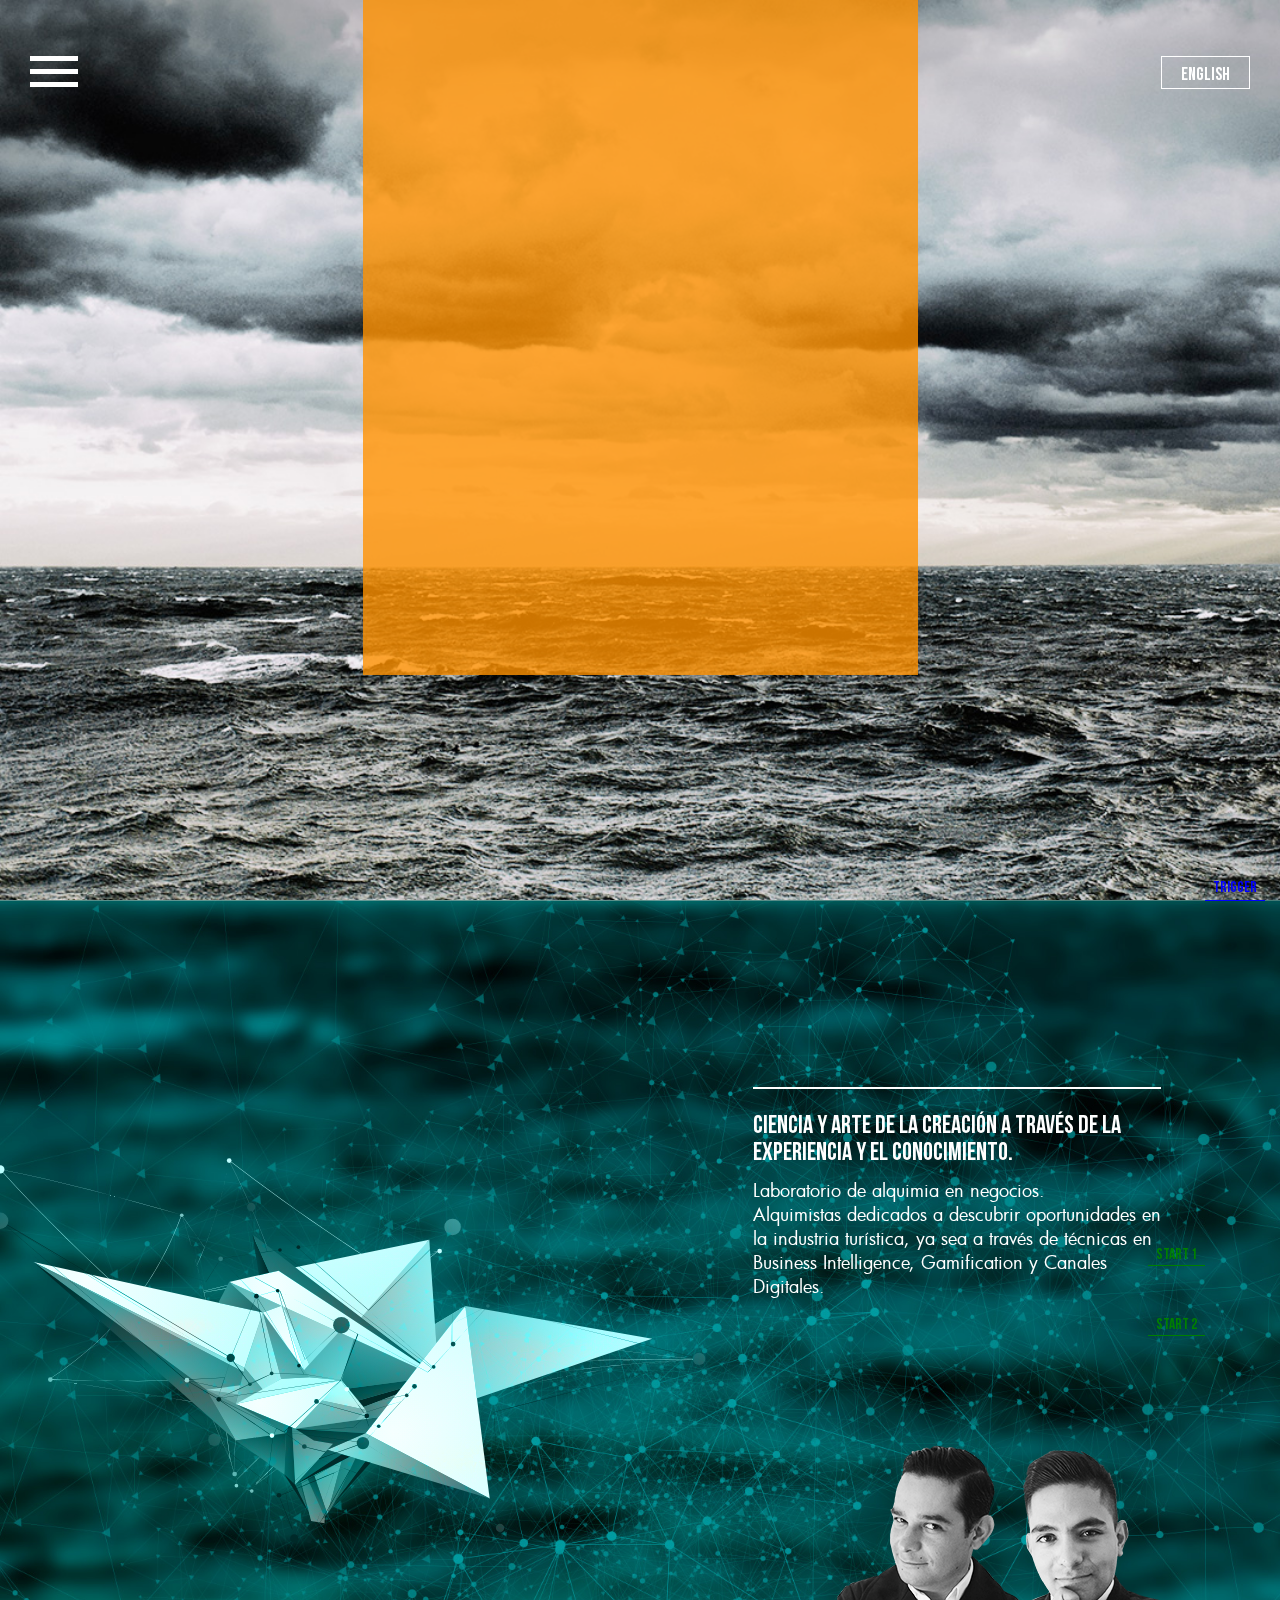
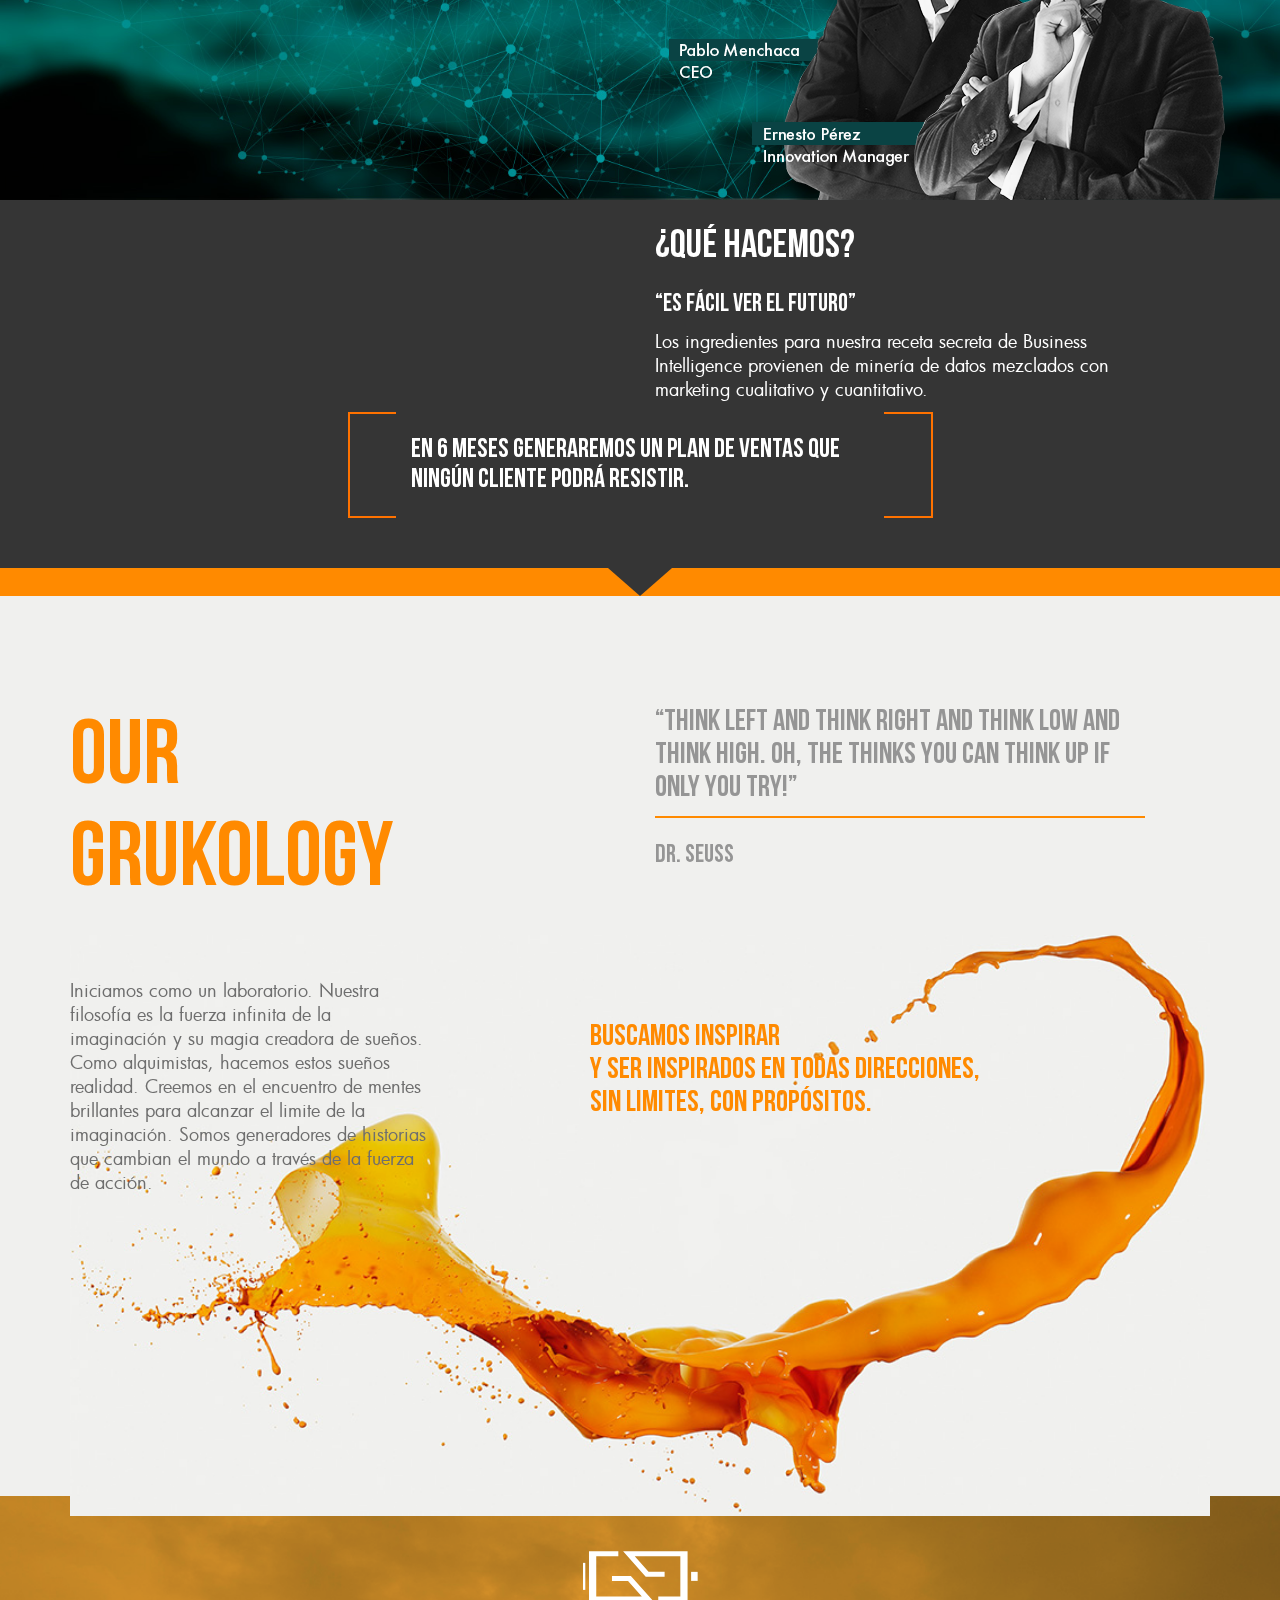
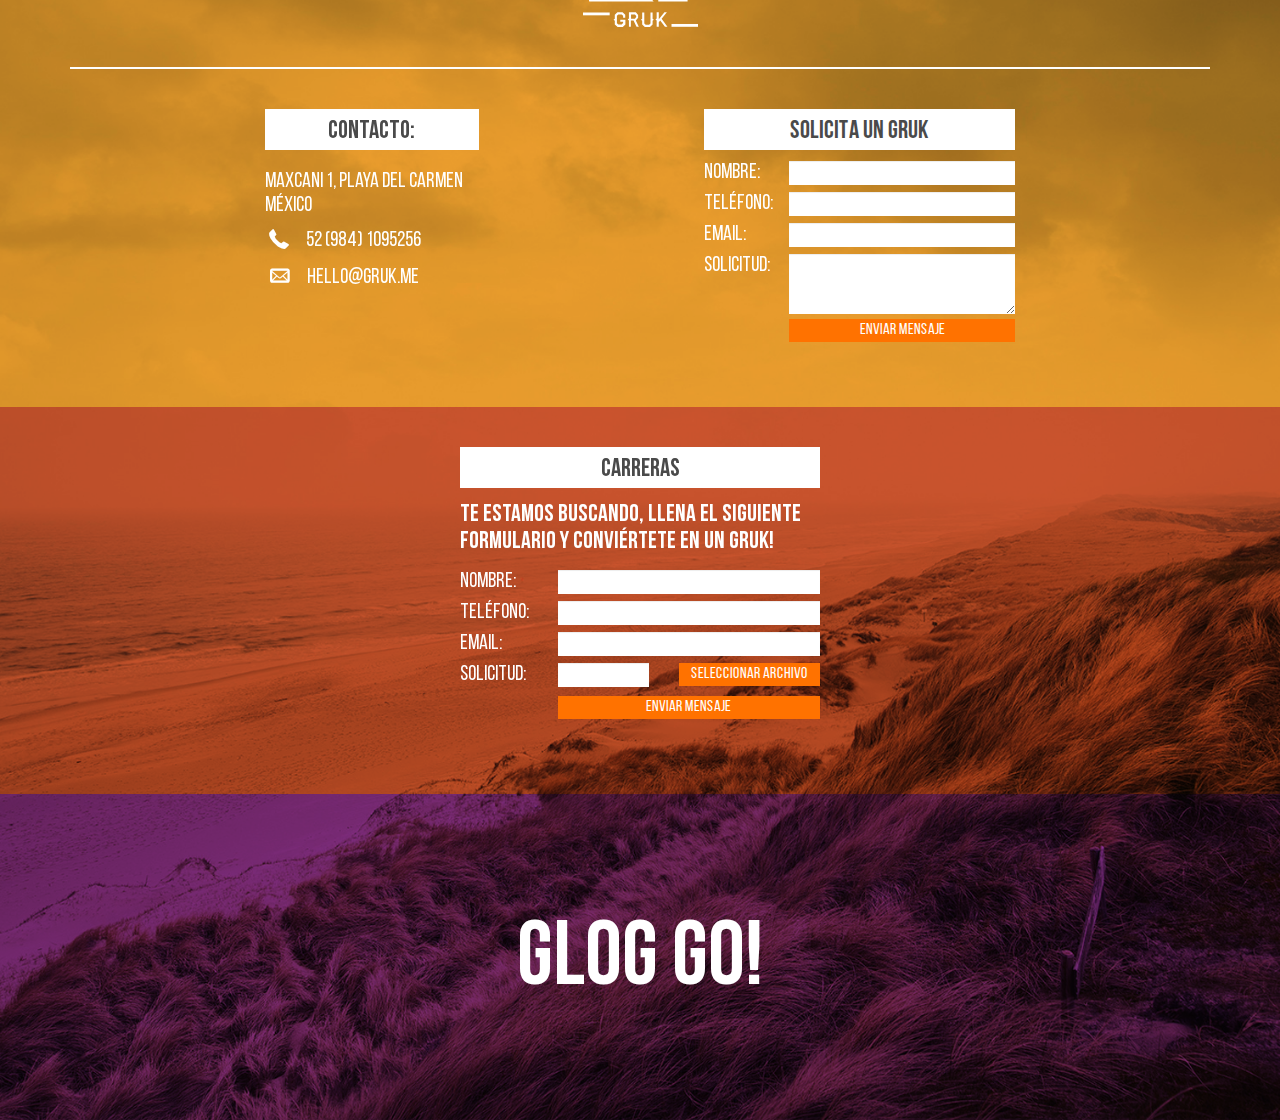
==== site/index.html @ 8bb642f5 "to top" ====
<!DOCTYPE html>
<!--[if lt IE 7]>      <html class="no-js lt-ie9 lt-ie8 lt-ie7"> <![endif]-->
<!--[if IE 7]>         <html class="no-js lt-ie9 lt-ie8"> <![endif]-->
<!--[if IE 8]>         <html class="no-js lt-ie9"> <![endif]-->
<!--[if gt IE 8]><!--> <html class="no-js"> <!--<![endif]-->
<head>
    <title>GRUK</title>

    <meta name="description" content="GRUK" />
    <meta http-equiv="Content-Language" content="es"/>
    <meta charset="utf-8" />
    <meta name="Robots" content="all"/>
    <meta id="viewport" content="width=device-width,target-densityDpi=device-dpi,user-scalable=0, initial-scale=1, maximum-scale=1" name="viewport">

    <meta http-equiv="Content-Type" content="text/html; charset=UTF-8" />
	
    <link rel="shortcut icon" href="favicon.png" type="image/x-icon" />
    <link rel="icon" href="apple-touch-icon.png" type="image/png" />
    <link rel="apple-touch-icon" href="img/apple-touch-icon.png" />
    <link rel="apple-touch-icon" sizes="76x76" href="img/apple-touch-icon-72x72.png" />
    <link rel="apple-touch-icon" sizes="120x120" href="img/apple-touch-icon-114x114.png" />
    <link rel="apple-touch-icon" sizes="152x152" href="img/apple-touch-icon-144x144.png" />
    <meta name="viewport" content="width=device-width, initial-scale=1, maximum-scale=1, user-scalable=no">
    <link rel="stylesheet" href="css/style.css"/>

    <script type="text/javascript" src="js/jquery.min.js"></script>
    <script type="text/javascript" src="js/modernizr.custom.js"></script>
</head>
<body data-language="en">
    <div id="loading-mask"></div>
    <div id="wrapper">
        <a id="languajeSwitch" href="#">EN<span class="hidden-xs">GLISH</span></a>
        <a id="mainMenu" src="#">
            <div id="button">
                <svg viewBox="0 0 48 31" preserveAspectRatio="xMinYMin meet">
                    <polygon fill="#fff" points="0,0 48,0 48,5, 0,5">

                        <animate id="animation-to-check" begin="indefinite" fill="freeze" attributeName="points" dur="150ms" to="7,0 41,0 24,16, 24,16"/>
                      
                        <animate id="animation-to-star" begin="indefinite" fill="freeze" attributeName="points" dur="150ms" to="0,0 48,0 48,5, 0,5"/>                  
                    </polygon>

                    <polygon fill="#fff" points="0,13 48,13 48,18, 0,18">

                        <animate id="animation-to-star2" begin="indefinite" fill="freeze" attributeName="points" dur="160ms" to="0,13 48,13 48,18, 0,18"/>
                     
                        <animate id="animation-to-check2" begin="indefinite" fill="freeze" attributeName="points" dur="50ms" to="0,15 48,15 48,15, 0,15"/>

                    </polygon>

                    <polygon fill="#fff" points="0,26 48,26 48,31, 0,31">

                        <animate id="animation-to-star3" begin="indefinite" fill="freeze" attributeName="points" dur="150ms" to="0,26 48,26 48,31, 0,31"/>
                     
                        <animate id="animation-to-check3" begin="indefinite" fill="freeze" attributeName="points" dur="150ms" to="24,16 24,16 41,31, 7,31"/>
                    </polygon>
                    
                </svg>
            </div>
        </a>
        <a class="topScroller" href="">
            <div class="toTop">
                <object data="img/toTop.svg" type="image/svg+xml">
                   <img src="img/toTop.png" />
                </object>
            </div>
            <span>TOP</span>
        </a>
        <div id="imagenBack" class="full-height"></div>
        <section id="inicio" class="full-height">
            <div class="container">
                <div class="row">
                    <div class="col-md-3 col-sm-2 col-xs-2"></div>
                    <div class="col-md-6 col-sm-8 col-xs-8">
                        <div class="menuIntroCont">
                            <div class="menuIntroBack">
                                <div class="row">
                                    <div class="col-md-4 col-sm-3 col-xs-3"></div>
                                    <div class="col-md-4 col-sm-6 col-xs-6 logoContainer">
                                        <object data="img/logo.svg" type="image/svg+xml">
                                            <img src="img/logo.png" />
                                        </object>
                                    </div>
                                </div>
                                <div class="row">
                                    <div class="col-md-1 col-sm-1 col-xs-1"></div>
                                    <div class="col-md-10 col-sm-10 col-xs-10 test">
                                        <div id="homepage">
                                            <div id="block1">
                                                <div class="card-container home">
                                                    <div>
                                                        <div>
                                                            <div class="frame top"><div></div></div>
                                                            <div class="frame right"><div></div></div>
                                                            <div class="frame bottom"><div></div></div>
                                                            <div class="frame left"><div></div></div>
                                                            
                                                            <div class="content">
                                                                <div class="row verCent">
                                                                    <div class="col-md-5 col-xs-5">
                                                                        <div>
                                                                            <h2 class="text-right">OH<br>
                                                                            my gruk!<div class="border"><div></div></div></h2>
                                                                        </div>
                                                                    </div>
                                                                    <div class="col-md-7 col-xs-7">
                                                                        <div>
                                                                            <h2>knowledge <br>
                                                                            that inspires</h2>
                                                                        </div>
                                                                    </div>
                                                                </div>
                                                            </div>
                                                        </div>
                                                    </div>
                                                </div>
                                            </div>
                                            <div class="triScroll">
                                                <object class="triScrollObject" data="img/trianguloScroll.svg" type="image/svg+xml">
                                                    <img  class="triScrollObject" src="img/trianguloScroll.png" />
                                                </object>
                                            </div>
                                        </div>
                                    </div>

                                </div>
                                
                            </div>
                        </div>
                    </div>
                </div>
            </div>
        </section>
        <section id="archemy" class="full-height">
            <div class="container full-height">
                <div class="row">
                    <div class="col-md-6">
                        <div class="row">
                            <div class="col-md-offset-1 col-md-8">
                                <div class="card-container home title2">
                                    <div>
                                        <div>
                                            <div class="frame top"><div></div></div>
                                            <div class="frame right"><div></div></div>
                                            <div class="frame bottom"><div></div></div>
                                            <div class="frame left"><div></div></div>

                                            <div class="content">
                                                <div class="row verCent">
                                                    <div class="col-md-5 col-xs-5">
                                                        <div>
                                                            <h2 class="text-right">ARCHEMY<br>
                                                                MEETS<div class="border"><div></div></div>
                                                            </h2>
                                                        </div>
                                                    </div>
                                                    <div class="col-md-7 col-xs-7">
                                                        <div>
                                                            <h2>TOURBIZ <br>INTELLIGENCE</h2>
                                                        </div>
                                                    </div>
                                                </div>
                                            </div>
                                        </div>
                                    </div>
                                </div>
                            </div>
                            <div class="col-md-12">
                                <div class="col-md-12">
                                    <div class="imgArchemyFigure">
                                        <object data="img/archemyFigure.svg" type="image/svg+xml">
                                            <img src="img/archemyFigure.png" />
                                        </object>
                                    </div>
                                </div>
                            </div>
                        </div>
                    </div>
                    <div class="col-md-6">
                        <div class="row">
                            <div class="col-md-offset-2 col-md-9">
                                <div class="alquimia">
                                    <h2 class="loaded">
                                        <span>a</span>
                                        <span>l</span>
                                        <span>q</span>
                                        <span>u</span>
                                        <span>i</span>
                                        <span>m</span>
                                        <span>i</span>
                                        <span>a</span>
                                    </h2>
                                    <div class="separador"></div>
                                    <h3>
                                        <span>C</span><span>i</span><span>e</span><span>n</span><span>c</span><span>i</span><span>a</span> <span>y</span> <span>a</span><span>r</span><span>t</span><span>e</span>
                                        <span>d</span><span>e</span>

                                        <span>l</span><span>a</span>

                                        <span>c</span><span>r</span><span>e</span><span>a</span><span>c</span><span>i</span><span>ó</span><span>n</span>

                                        <span>a</span>

                                        <span>t</span><span>r</span><span>a</span><span>v</span><span>é</span><span>s</span>

                                        <span>d</span><span>e</span>

                                        <span>l</span><span>a</span>

                                        <span>e</span><span>x</span><span>p</span><span>e</span><span>r</span><span>i</span><span>e</span><span>n</span><span>c</span><span>i</span><span>a</span>

                                        <span>y</span>

                                        <span>e</span><span>l</span>

                                        <span>c</span><span>o</span><span>n</span><span>o</span><span>c</span><span>i</span><span>m</span><span>i</span><span>e</span><span>n</span><span>t</span><span>o</span><span>.</span>
                                    </h3>
                                   <p>
                                    <span>L</span><span>a</span><span>b</span><span>o</span><span>r</span><span>a</span><span>t</span><span>o</span><span>r</span><span>i</span><span>o</span>

                                    <span>d</span><span>e</span>

                                    <span>a</span><span>l</span><span>q</span><span>u</span><span>i</span><span>m</span><span>i</span><span>a</span>

                                    <span>e</span><span>n</span>
                                    <span>n</span><span>e</span><span>g</span><span>o</span><span>c</span><span>i</span><span>o</span><span>s</span><span>.</span>

                                    <br>

                                    <span>A</span><span>l</span><span>q</span><span>u</span><span>i</span><span>m</span><span>i</span><span>s</span><span>t</span><span>a</span><span>s</span> 

                                    <span>d</span><span>e</span><span>d</span><span>i</span><span>c</span><span>a</span><span>d</span><span>o</span><span>s</span>
                                    <span>a</span>
                                    <span>d</span><span>e</span><span>s</span><span>c</span><span>u</span><span>b</span><span>r</span><span>i</span><span>r</span>
                                    oportunidades
                                    en
                                    la
                                    industria
                                    turística,
                                    ya
                                    sea
                                    a
                                    través
                                    de
                                    técnicas
                                    en
                                    Business
                                    Intelligence,
                                    Gamification
                                    y
                                    Canales
                                    Digitales.</p>
                                </div>
                            </div>
                        </div>
                    </div>
                </div>
                <img id="imgSocios" src="img/socios.png">
            </div>
        </section>
        <section id="quehacemos" class="">
            <div class="container">
                <div class="row">
                    <div class="col-md-6"></div>
                    <div class="col-md-6">
                        <div class="row">
                            <div class="col-offset-md-12 col-md-10">
                                <h2>¿qué hacemos?</h2>
                                <h3>“es fácil ver el futuro”</h3>
                                <p>Los ingredientes para nuestra receta secreta de Business Intelligence provienen de minería de datos mezclados con marketing cualitativo y cuantitativo.</p>
                            </div>
                        </div>
                    </div>
                </div>
                <div class="row">
                    <div class="col-md-3"></div>
                    <div class="col-md-6">
                        <div class="row">
                            <div class="col-md-1 borderNanja left"></div>
                            <div class="col-md-10">
                                <h3 class="generaremos">En 6 meses generaremos un plan de ventas que ningún cliente podrá resistir.</h3>
                            </div>
                            <div class="col-md-1 borderNanja right"></div>
                        </div>
                    </div>
                    <div class="col-md-3"></div>
                </div>
            </div>
        </section>
        <section id="infography" class="">
            <div class="container">
                <div class="row">
                    <div class="col-md-12">
                        <object class="triangleInfo" data="img/trinaguloInfo.svg" type="image/svg+xml">
                            <img src="img/trinaguloInfo.png" />
                        </object>
                    </div>
                </div>
                
                
            </div>
        </section>
        <section id="ourgrukology" class="full-height">
            
            <div class="container">
                <div class="row mainOur">
                    <div class="col-md-4">
                        <div>
                            <h1 class="naranja">Our Grukology</h1>
                        </div>
                        <p>Iniciamos como un laboratorio. Nuestra filosofía es la fuerza infinita de la imaginación y su magia creadora de sueños. Como alquimistas, hacemos estos sueños realidad. Creemos en el encuentro de mentes brillantes para alcanzar el limite de la imaginación. Somos generadores de historias que cambian el mundo a través de la fuerza de acción.</p>
                    </div>
                    <div class="col-md-8">
                        <div class="row">
                            <div class="col-md-offset-3 col-md-8">
                                <h2>“Think left and think right and think low and think high. Oh, the thinks you can think up if only you try!”</h2>
                                <div class="separadorNaranaja"></div>
                                <h3>DR. Seuss</h3>
                            </div>
                        </div>
                        <div class="row">
                            <div class="col-md-2"></div>
                            <div class="col-md-10">
                                <div></div>
                                <div>
                                    <h2 class="naranja buscamos">Buscamos inspirar <br> 
                                    y ser inspirados en todas direcciones, <br>
                                    sin limites, con propósitos. </h2>
                                </div>
                            </div>
                        </div>
                    </div>
                </div>
                <img id="imageLiquid" class="img-responsive" src="img/liquid.jpg">
            </div>
        </section>
        <div id="backPortrai">
            <section id="contacto" class="">
                <div class="overlay"></div>
                <div class="container">
                    <div class="row">
                        <div class="col-md-12">
                            <object id="logoContacto" data="img/logo.svg" type="image/svg+xml">
                                <img src="img/logo.png" />
                            </object>
                            <div class="separador"></div>
                        </div>
                    </div>
                    <div class="row">
                        <div class="col-md-6">
                            <div class="row">
                                <div class="col-md-offset-4 col-md-5">
                                    <h3 class="sustrato direccion">contacto:</h3>
                                    <p>Maxcani 1, Playa del Carmen México</p>
                                    <p><span class="icon telefono"><i class="icon-phone"></i></span> 52 (984) 1095256</p>
                                    <p><span class="icon mail"><i class="icon-mail"></i></span> hello@gruk.me</p>
                                </div>
                            </div>
                        </div>
                        <div class="col-md-6">
                            <div class="row">
                                <div class="col-md-offset-1 col-md-7 formaSolicita">
                                    <div class="row">
                                        <div class="col-md-12">
                                            <h3 class="sustrato">Solicita un Gruk</h3>
                                            <form class="form-horizontal" id="iSolicitud">
                                                <div class="form-group">
                                                    <label for="iSolicitaNombre" class="col-sm-3 control-label">Nombre:</label>
                                                    <div class="col-sm-9">
                                                        <input type="text" class="form-control" id="iSolicitaNombre">
                                                    </div>
                                                </div>
                                                <div class="form-group">
                                                    <label for="iSolicitaTel" class="col-sm-3 control-label">Teléfono:</label>
                                                    <div class="col-sm-9">
                                                        <input type="number" class="form-control" id="iSolicitaTel">
                                                    </div>
                                                </div>
                                                <div class="form-group">
                                                    <label for="iSolicitaEmail" class="col-sm-3 control-label">Email:</label>
                                                    <div class="col-sm-9">
                                                        <input type="email" class="form-control" id="iSolicitaEmail">
                                                    </div>
                                                </div>
                                                <div class="form-group">
                                                    <label for="iSolicitaSolicitud" class="col-sm-3 control-label">Solicitud:</label>
                                                    <div class="col-sm-9">
                                                        <textarea class="form-control" id="iSolicitaSolicitud"></textarea>
                                                    </div>
                                                </div>
                                                <div class="form-group">
                                                    <div class="col-sm-offset-3 col-sm-9">
                                                        <button type="submit" class="btn btn-default  btn-block">ENVIAR MENSAJE</button>
                                                    </div>
                                                </div>
                                            </form>
                                        </div>
                                    </div>
                                </div>
                            </div>
                        </div>
                    </div>
                </div>
            </section>
            <section id="carreras" class="">
                <div class="overlay"></div>
                <div class="container">
                    <div class="row">
                        <div class="col-md-offset-4 col-md-4">
                             <div class="row">
                                <div class="col-md-12 formaCarreras">
                                    <h3 class="sustrato carreras">Carreras</h3>
                                    <h4>Te estamos buscando, llena el siguiente formulario y conviértete en un Gruk!</h4>
                                    <form class="form-horizontal" id="iCarrera">
                                        <div class="form-group">
                                            <label for="iSolicitaNombre" class="col-sm-3 control-label">Nombre:</label>
                                            <div class="col-sm-9">
                                                <input type="text" class="form-control" id="iCarreraNombre">
                                            </div>
                                        </div>
                                        <div class="form-group">
                                            <label for="iCarreraTel" class="col-sm-3 control-label">Teléfono:</label>
                                            <div class="col-sm-9">
                                                <input type="number" class="form-control" id="iCarreraTel">
                                            </div>
                                        </div>
                                        <div class="form-group">
                                            <label for="iCarreraEmail" class="col-sm-3 control-label">Email:</label>
                                            <div class="col-sm-9">
                                                <input type="email" class="form-control" id="iCarreraEmail">
                                            </div>
                                        </div>
                                        <div class="form-group">
                                            <label for="iCarreraSolicitud" class="col-sm-3 control-label">Solicitud:</label>
                                            <div class="col-sm-9">
                                                <div class="row">
                                                    <div class="col-md-5">
                                                        <input type="text" class="form-control" id="iCarreraFileName">
                                                    </div>
                                                    <div class="col-md-7">
                                                        <label class="customUpload">
                                                            <input type="file" id="iCarreraCV" value="Upload">
                                                            <span class="btn btn-default btn-block">Seleccionar archivo</span>
                                                        </label>
                                                    </div>
                                                </div>
                                                
                                            </div>
                                        </div>
                                        <div class="form-group">
                                            <div class="col-sm-offset-3 col-sm-9">
                                                <button type="submit" class="btn btn-default btn-block">ENVIAR MENSAJE</button>
                                            </div>
                                        </div>
                                    </form>
                                </div>
                            </div>
                        </div>
                    </div>
                </div>
            </section>
            <section id="glog">
                <div class="overlay"></div>
                <div class="container">
                    <div class="row">
                        <div class="col-md-12">
                            <h1 class="glog">GLOG go! <span></span></h1>
                        </div>
                    </div>
                </div>
            </section>
        </div>
    </div>
    <div class="menuOver full-height">
        <div class="container">
            <div class="row">
                <div class="col-md-12">
                    <object class="logoMenu" data="img/logo.svg" type="image/svg+xml">
                        <img src="img/logo.png" />
                    </object>
                </div>
            </div>
            <div class="row">
                <div class="col-md-12">
                    <ul>
                        <li>
                            <a href="">
                                <span class="separador top"></span>
                                INICIO
                                <span class="separador bottom"></span>
                            </a>
                        </li>
                        <li>
                            <a href="">
                                <span class="separador top"></span>
                                ¿QUIÉNES SOMOS?
                                <span class="separador bottom"></span>
                            </a>
                        </li>
                        <li>
                            <a href="">
                                <span class="separador top"></span>
                                ¿QUÉ HACEMOS?
                                <span class="separador bottom"></span>
                            </a>
                        </li>
                        <li>
                            <a href="">
                                <span class="separador top"></span>
                                GRUKOLOGY
                                <span class="separador bottom"></span>
                            </a>
                        </li>
                        <li>
                            <a href="">
                                <span class="separador top"></span>
                                CONTACTO - SOLICITA UN GRUK
                                <span class="separador bottom"></span>
                            </a>
                        </li>
                        <li>
                            <a href="">
                                <span class="separador top"></span>
                                CARRERAS
                                <span class="separador bottom"></span>
                            </a>
                        </li>
                        <li>
                            <a href="">
                                <span class="separador top"></span>
                                GLOG
                                <span class="separador bottom"></span>
                            </a>
                        </li>
                    </ul>
                </div>
            </div>
        </div>
    </div>
    </div>
    <script type="text/javascript" src="js/plugins.js"></script>
    <script type="text/javascript" src="js/jqueryEasing.js"></script>
    <script type="text/javascript" src="js/bootstrap.min.js"></script>
    <script type="text/javascript" src="js/jquery.transit.min.js"></script>
    <script type="text/javascript" src="js/TweenMax.min.js"></script>
    <script type="text/javascript" src="js/ScrollMagic.min.js"></script>
    <script type="text/javascript" src="js/animation.gsap.min.js"></script>
    <script type="text/javascript" src="js/debug.addIndicators.min.js"></script>
    <script type="text/javascript" src="js/custom.js"></script>

</body>
</html>
---- site/css/style.css ----
@charset "UTF-8";
@font-face {
  font-family: 'bebas';
  src: url("../fonts/BebasNeue.eot");
  src: url("../fonts/BebasNeue.eot?#iefix") format("embedded-opentype"), url("../fonts/BebasNeue.woff") format("woff"), url("../fonts/BebasNeue.ttf") format("truetype"), url("../fonts/BebasNeue.svg#futura_bkbook") format("svg");
  font-weight: normal;
  font-weight: normal;
  font-style: normal;
}
@font-face {
  font-family: 'bebasLight';
  src: url("../fonts/BebasNeueRegular.eot");
  src: url("../fonts/BebasNeueRegular.eot?#iefix") format("embedded-opentype"), url("../fonts/BebasNeueRegular.woff") format("woff"), url("../fonts/BebasNeueRegular.ttf") format("truetype"), url("../fonts/BebasNeueRegular.svg#futura_bkbook") format("svg");
  font-weight: normal;
  font-weight: normal;
  font-style: normal;
}
@font-face {
  font-family: 'fontello';
  src: url("../fonts/fontello.eot?49887489");
  src: url("../fonts/fontello.eot?49887489#iefix") format("embedded-opentype"), url("../fonts/fontello.woff?49887489") format("woff"), url("../fonts/fontello.ttf?49887489") format("truetype"), url("../fonts/fontello.svg?49887489#fontello") format("svg");
  font-weight: normal;
  font-style: normal;
}
@font-face {
  font-family: 'futura_bkbook';
  src: url("../fonts/ufonts.com_futura-book-webfont.eot");
  src: url("../fonts/ufonts.com_futura-book-webfont.eot?#iefix") format("embedded-opentype"), url("../fonts/ufonts.com_futura-book-webfont.woff2") format("woff2"), url("../fonts/ufonts.com_futura-book-webfont.woff") format("woff"), url("../fonts/ufonts.com_futura-book-webfont.ttf") format("truetype"), url("../fonts/ufonts.com_futura-book-webfont.svg#futura_bkbook") format("svg");
  font-weight: normal;
  font-style: normal;
}
/*! normalize.css v3.0.2 | MIT License | git.io/normalize */
/* line 9, ../../../../../../../Ruby22/lib/ruby/gems/2.2.0/gems/bootstrap-sass-3.3.4.1/assets/stylesheets/bootstrap/_normalize.scss */
html {
  font-family: sans-serif;
  -ms-text-size-adjust: 100%;
  -webkit-text-size-adjust: 100%;
}

/* line 19, ../../../../../../../Ruby22/lib/ruby/gems/2.2.0/gems/bootstrap-sass-3.3.4.1/assets/stylesheets/bootstrap/_normalize.scss */
body {
  margin: 0;
}

/* line 33, ../../../../../../../Ruby22/lib/ruby/gems/2.2.0/gems/bootstrap-sass-3.3.4.1/assets/stylesheets/bootstrap/_normalize.scss */
article,
aside,
details,
figcaption,
figure,
footer,
header,
hgroup,
main,
menu,
nav,
section,
summary {
  display: block;
}

/* line 54, ../../../../../../../Ruby22/lib/ruby/gems/2.2.0/gems/bootstrap-sass-3.3.4.1/assets/stylesheets/bootstrap/_normalize.scss */
audio,
canvas,
progress,
video {
  display: inline-block;
  vertical-align: baseline;
}

/* line 67, ../../../../../../../Ruby22/lib/ruby/gems/2.2.0/gems/bootstrap-sass-3.3.4.1/assets/stylesheets/bootstrap/_normalize.scss */
audio:not([controls]) {
  display: none;
  height: 0;
}

/* line 77, ../../../../../../../Ruby22/lib/ruby/gems/2.2.0/gems/bootstrap-sass-3.3.4.1/assets/stylesheets/bootstrap/_normalize.scss */
[hidden],
template {
  display: none;
}

/* line 89, ../../../../../../../Ruby22/lib/ruby/gems/2.2.0/gems/bootstrap-sass-3.3.4.1/assets/stylesheets/bootstrap/_normalize.scss */
a {
  background-color: transparent;
}

/* line 97, ../../../../../../../Ruby22/lib/ruby/gems/2.2.0/gems/bootstrap-sass-3.3.4.1/assets/stylesheets/bootstrap/_normalize.scss */
a:active,
a:hover {
  outline: 0;
}

/* line 109, ../../../../../../../Ruby22/lib/ruby/gems/2.2.0/gems/bootstrap-sass-3.3.4.1/assets/stylesheets/bootstrap/_normalize.scss */
abbr[title] {
  border-bottom: 1px dotted;
}

/* line 117, ../../../../../../../Ruby22/lib/ruby/gems/2.2.0/gems/bootstrap-sass-3.3.4.1/assets/stylesheets/bootstrap/_normalize.scss */
b,
strong {
  font-weight: bold;
}

/* line 126, ../../../../../../../Ruby22/lib/ruby/gems/2.2.0/gems/bootstrap-sass-3.3.4.1/assets/stylesheets/bootstrap/_normalize.scss */
dfn {
  font-style: italic;
}

/* line 135, ../../../../../../../Ruby22/lib/ruby/gems/2.2.0/gems/bootstrap-sass-3.3.4.1/assets/stylesheets/bootstrap/_normalize.scss */
h1 {
  font-size: 2em;
  margin: 0.67em 0;
}

/* line 144, ../../../../../../../Ruby22/lib/ruby/gems/2.2.0/gems/bootstrap-sass-3.3.4.1/assets/stylesheets/bootstrap/_normalize.scss */
mark {
  background: #ff0;
  color: #000;
}

/* line 153, ../../../../../../../Ruby22/lib/ruby/gems/2.2.0/gems/bootstrap-sass-3.3.4.1/assets/stylesheets/bootstrap/_normalize.scss */
small {
  font-size: 80%;
}

/* line 161, ../../../../../../../Ruby22/lib/ruby/gems/2.2.0/gems/bootstrap-sass-3.3.4.1/assets/stylesheets/bootstrap/_normalize.scss */
sub,
sup {
  font-size: 75%;
  line-height: 0;
  position: relative;
  vertical-align: baseline;
}

/* line 169, ../../../../../../../Ruby22/lib/ruby/gems/2.2.0/gems/bootstrap-sass-3.3.4.1/assets/stylesheets/bootstrap/_normalize.scss */
sup {
  top: -0.5em;
}

/* line 173, ../../../../../../../Ruby22/lib/ruby/gems/2.2.0/gems/bootstrap-sass-3.3.4.1/assets/stylesheets/bootstrap/_normalize.scss */
sub {
  bottom: -0.25em;
}

/* line 184, ../../../../../../../Ruby22/lib/ruby/gems/2.2.0/gems/bootstrap-sass-3.3.4.1/assets/stylesheets/bootstrap/_normalize.scss */
img {
  border: 0;
}

/* line 192, ../../../../../../../Ruby22/lib/ruby/gems/2.2.0/gems/bootstrap-sass-3.3.4.1/assets/stylesheets/bootstrap/_normalize.scss */
svg:not(:root) {
  overflow: hidden;
}

/* line 203, ../../../../../../../Ruby22/lib/ruby/gems/2.2.0/gems/bootstrap-sass-3.3.4.1/assets/stylesheets/bootstrap/_normalize.scss */
figure {
  margin: 1em 40px;
}

/* line 211, ../../../../../../../Ruby22/lib/ruby/gems/2.2.0/gems/bootstrap-sass-3.3.4.1/assets/stylesheets/bootstrap/_normalize.scss */
hr {
  -moz-box-sizing: content-box;
  box-sizing: content-box;
  height: 0;
}

/* line 221, ../../../../../../../Ruby22/lib/ruby/gems/2.2.0/gems/bootstrap-sass-3.3.4.1/assets/stylesheets/bootstrap/_normalize.scss */
pre {
  overflow: auto;
}

/* line 229, ../../../../../../../Ruby22/lib/ruby/gems/2.2.0/gems/bootstrap-sass-3.3.4.1/assets/stylesheets/bootstrap/_normalize.scss */
code,
kbd,
pre,
samp {
  font-family: monospace, monospace;
  font-size: 1em;
}

/* line 252, ../../../../../../../Ruby22/lib/ruby/gems/2.2.0/gems/bootstrap-sass-3.3.4.1/assets/stylesheets/bootstrap/_normalize.scss */
button,
input,
optgroup,
select,
textarea {
  color: inherit;
  font: inherit;
  margin: 0;
}

/* line 266, ../../../../../../../Ruby22/lib/ruby/gems/2.2.0/gems/bootstrap-sass-3.3.4.1/assets/stylesheets/bootstrap/_normalize.scss */
button {
  overflow: visible;
}

/* line 277, ../../../../../../../Ruby22/lib/ruby/gems/2.2.0/gems/bootstrap-sass-3.3.4.1/assets/stylesheets/bootstrap/_normalize.scss */
button,
select {
  text-transform: none;
}

/* line 290, ../../../../../../../Ruby22/lib/ruby/gems/2.2.0/gems/bootstrap-sass-3.3.4.1/assets/stylesheets/bootstrap/_normalize.scss */
button,
html input[type="button"],
input[type="reset"],
input[type="submit"] {
  -webkit-appearance: button;
  cursor: pointer;
}

/* line 302, ../../../../../../../Ruby22/lib/ruby/gems/2.2.0/gems/bootstrap-sass-3.3.4.1/assets/stylesheets/bootstrap/_normalize.scss */
button[disabled],
html input[disabled] {
  cursor: default;
}

/* line 311, ../../../../../../../Ruby22/lib/ruby/gems/2.2.0/gems/bootstrap-sass-3.3.4.1/assets/stylesheets/bootstrap/_normalize.scss */
button::-moz-focus-inner,
input::-moz-focus-inner {
  border: 0;
  padding: 0;
}

/* line 322, ../../../../../../../Ruby22/lib/ruby/gems/2.2.0/gems/bootstrap-sass-3.3.4.1/assets/stylesheets/bootstrap/_normalize.scss */
input {
  line-height: normal;
}

/* line 334, ../../../../../../../Ruby22/lib/ruby/gems/2.2.0/gems/bootstrap-sass-3.3.4.1/assets/stylesheets/bootstrap/_normalize.scss */
input[type="checkbox"],
input[type="radio"] {
  box-sizing: border-box;
  padding: 0;
}

/* line 346, ../../../../../../../Ruby22/lib/ruby/gems/2.2.0/gems/bootstrap-sass-3.3.4.1/assets/stylesheets/bootstrap/_normalize.scss */
input[type="number"]::-webkit-inner-spin-button,
input[type="number"]::-webkit-outer-spin-button {
  height: auto;
}

/* line 357, ../../../../../../../Ruby22/lib/ruby/gems/2.2.0/gems/bootstrap-sass-3.3.4.1/assets/stylesheets/bootstrap/_normalize.scss */
input[type="search"] {
  -webkit-appearance: textfield;
  -moz-box-sizing: content-box;
  -webkit-box-sizing: content-box;
  box-sizing: content-box;
}

/* line 370, ../../../../../../../Ruby22/lib/ruby/gems/2.2.0/gems/bootstrap-sass-3.3.4.1/assets/stylesheets/bootstrap/_normalize.scss */
input[type="search"]::-webkit-search-cancel-button,
input[type="search"]::-webkit-search-decoration {
  -webkit-appearance: none;
}

/* line 379, ../../../../../../../Ruby22/lib/ruby/gems/2.2.0/gems/bootstrap-sass-3.3.4.1/assets/stylesheets/bootstrap/_normalize.scss */
fieldset {
  border: 1px solid #c0c0c0;
  margin: 0 2px;
  padding: 0.35em 0.625em 0.75em;
}

/* line 390, ../../../../../../../Ruby22/lib/ruby/gems/2.2.0/gems/bootstrap-sass-3.3.4.1/assets/stylesheets/bootstrap/_normalize.scss */
legend {
  border: 0;
  padding: 0;
}

/* line 399, ../../../../../../../Ruby22/lib/ruby/gems/2.2.0/gems/bootstrap-sass-3.3.4.1/assets/stylesheets/bootstrap/_normalize.scss */
textarea {
  overflow: auto;
}

/* line 408, ../../../../../../../Ruby22/lib/ruby/gems/2.2.0/gems/bootstrap-sass-3.3.4.1/assets/stylesheets/bootstrap/_normalize.scss */
optgroup {
  font-weight: bold;
}

/* line 419, ../../../../../../../Ruby22/lib/ruby/gems/2.2.0/gems/bootstrap-sass-3.3.4.1/assets/stylesheets/bootstrap/_normalize.scss */
table {
  border-collapse: collapse;
  border-spacing: 0;
}

/* line 424, ../../../../../../../Ruby22/lib/ruby/gems/2.2.0/gems/bootstrap-sass-3.3.4.1/assets/stylesheets/bootstrap/_normalize.scss */
td,
th {
  padding: 0;
}

/*! Source: https://github.com/h5bp/html5-boilerplate/blob/master/src/css/main.css */
@media print {
  /* line 9, ../../../../../../../Ruby22/lib/ruby/gems/2.2.0/gems/bootstrap-sass-3.3.4.1/assets/stylesheets/bootstrap/_print.scss */
  *,
  *:before,
  *:after {
    background: transparent !important;
    color: #000 !important;
    box-shadow: none !important;
    text-shadow: none !important;
  }

  /* line 18, ../../../../../../../Ruby22/lib/ruby/gems/2.2.0/gems/bootstrap-sass-3.3.4.1/assets/stylesheets/bootstrap/_print.scss */
  a,
  a:visited {
    text-decoration: underline;
  }

  /* line 23, ../../../../../../../Ruby22/lib/ruby/gems/2.2.0/gems/bootstrap-sass-3.3.4.1/assets/stylesheets/bootstrap/_print.scss */
  a[href]:after {
    content: " (" attr(href) ")";
  }

  /* line 27, ../../../../../../../Ruby22/lib/ruby/gems/2.2.0/gems/bootstrap-sass-3.3.4.1/assets/stylesheets/bootstrap/_print.scss */
  abbr[title]:after {
    content: " (" attr(title) ")";
  }

  /* line 33, ../../../../../../../Ruby22/lib/ruby/gems/2.2.0/gems/bootstrap-sass-3.3.4.1/assets/stylesheets/bootstrap/_print.scss */
  a[href^="#"]:after,
  a[href^="javascript:"]:after {
    content: "";
  }

  /* line 38, ../../../../../../../Ruby22/lib/ruby/gems/2.2.0/gems/bootstrap-sass-3.3.4.1/assets/stylesheets/bootstrap/_print.scss */
  pre,
  blockquote {
    border: 1px solid #999;
    page-break-inside: avoid;
  }

  /* line 44, ../../../../../../../Ruby22/lib/ruby/gems/2.2.0/gems/bootstrap-sass-3.3.4.1/assets/stylesheets/bootstrap/_print.scss */
  thead {
    display: table-header-group;
  }

  /* line 48, ../../../../../../../Ruby22/lib/ruby/gems/2.2.0/gems/bootstrap-sass-3.3.4.1/assets/stylesheets/bootstrap/_print.scss */
  tr,
  img {
    page-break-inside: avoid;
  }

  /* line 53, ../../../../../../../Ruby22/lib/ruby/gems/2.2.0/gems/bootstrap-sass-3.3.4.1/assets/stylesheets/bootstrap/_print.scss */
  img {
    max-width: 100% !important;
  }

  /* line 57, ../../../../../../../Ruby22/lib/ruby/gems/2.2.0/gems/bootstrap-sass-3.3.4.1/assets/stylesheets/bootstrap/_print.scss */
  p,
  h2,
  h3 {
    orphans: 3;
    widows: 3;
  }

  /* line 64, ../../../../../../../Ruby22/lib/ruby/gems/2.2.0/gems/bootstrap-sass-3.3.4.1/assets/stylesheets/bootstrap/_print.scss */
  h2,
  h3 {
    page-break-after: avoid;
  }

  /* line 73, ../../../../../../../Ruby22/lib/ruby/gems/2.2.0/gems/bootstrap-sass-3.3.4.1/assets/stylesheets/bootstrap/_print.scss */
  select {
    background: #fff !important;
  }

  /* line 78, ../../../../../../../Ruby22/lib/ruby/gems/2.2.0/gems/bootstrap-sass-3.3.4.1/assets/stylesheets/bootstrap/_print.scss */
  .navbar {
    display: none;
  }

  /* line 83, ../../../../../../../Ruby22/lib/ruby/gems/2.2.0/gems/bootstrap-sass-3.3.4.1/assets/stylesheets/bootstrap/_print.scss */
  .btn > .caret,
  .dropup > .btn > .caret {
    border-top-color: #000 !important;
  }

  /* line 87, ../../../../../../../Ruby22/lib/ruby/gems/2.2.0/gems/bootstrap-sass-3.3.4.1/assets/stylesheets/bootstrap/_print.scss */
  .label {
    border: 1px solid #000;
  }

  /* line 91, ../../../../../../../Ruby22/lib/ruby/gems/2.2.0/gems/bootstrap-sass-3.3.4.1/assets/stylesheets/bootstrap/_print.scss */
  .table {
    border-collapse: collapse !important;
  }
  /* line 94, ../../../../../../../Ruby22/lib/ruby/gems/2.2.0/gems/bootstrap-sass-3.3.4.1/assets/stylesheets/bootstrap/_print.scss */
  .table td,
  .table th {
    background-color: #fff !important;
  }

  /* line 100, ../../../../../../../Ruby22/lib/ruby/gems/2.2.0/gems/bootstrap-sass-3.3.4.1/assets/stylesheets/bootstrap/_print.scss */
  .table-bordered th,
  .table-bordered td {
    border: 1px solid #ddd !important;
  }
}
@font-face {
  font-family: 'Glyphicons Halflings';
  src: url(/fonts/bootstrap/glyphicons-halflings-regular.eot?1426415960);
  src: url(/fonts/bootstrap/glyphicons-halflings-regular.eot?&1426415960#iefix) format("embedded-opentype"), url(/fonts/bootstrap/glyphicons-halflings-regular.woff2?1426415960) format("woff2"), url(/fonts/bootstrap/glyphicons-halflings-regular.woff?1426415960) format("woff"), url(/fonts/bootstrap/glyphicons-halflings-regular.ttf?1426415960) format("truetype"), url(/fonts/bootstrap/glyphicons-halflings-regular.svg?1426415960#glyphicons_halflingsregular) format("svg");
}
/* line 22, ../../../../../../../Ruby22/lib/ruby/gems/2.2.0/gems/bootstrap-sass-3.3.4.1/assets/stylesheets/bootstrap/_glyphicons.scss */
.glyphicon {
  position: relative;
  top: 1px;
  display: inline-block;
  font-family: 'Glyphicons Halflings';
  font-style: normal;
  font-weight: normal;
  line-height: 1;
  -webkit-font-smoothing: antialiased;
  -moz-osx-font-smoothing: grayscale;
}

/* line 35, ../../../../../../../Ruby22/lib/ruby/gems/2.2.0/gems/bootstrap-sass-3.3.4.1/assets/stylesheets/bootstrap/_glyphicons.scss */
.glyphicon-asterisk:before {
  content: "\2a";
}

/* line 36, ../../../../../../../Ruby22/lib/ruby/gems/2.2.0/gems/bootstrap-sass-3.3.4.1/assets/stylesheets/bootstrap/_glyphicons.scss */
.glyphicon-plus:before {
  content: "\2b";
}

/* line 38, ../../../../../../../Ruby22/lib/ruby/gems/2.2.0/gems/bootstrap-sass-3.3.4.1/assets/stylesheets/bootstrap/_glyphicons.scss */
.glyphicon-euro:before,
.glyphicon-eur:before {
  content: "\20ac";
}

/* line 39, ../../../../../../../Ruby22/lib/ruby/gems/2.2.0/gems/bootstrap-sass-3.3.4.1/assets/stylesheets/bootstrap/_glyphicons.scss */
.glyphicon-minus:before {
  content: "\2212";
}

/* line 40, ../../../../../../../Ruby22/lib/ruby/gems/2.2.0/gems/bootstrap-sass-3.3.4.1/assets/stylesheets/bootstrap/_glyphicons.scss */
.glyphicon-cloud:before {
  content: "\2601";
}

/* line 41, ../../../../../../../Ruby22/lib/ruby/gems/2.2.0/gems/bootstrap-sass-3.3.4.1/assets/stylesheets/bootstrap/_glyphicons.scss */
.glyphicon-envelope:before {
  content: "\2709";
}

/* line 42, ../../../../../../../Ruby22/lib/ruby/gems/2.2.0/gems/bootstrap-sass-3.3.4.1/assets/stylesheets/bootstrap/_glyphicons.scss */
.glyphicon-pencil:before {
  content: "\270f";
}

/* line 43, ../../../../../../../Ruby22/lib/ruby/gems/2.2.0/gems/bootstrap-sass-3.3.4.1/assets/stylesheets/bootstrap/_glyphicons.scss */
.glyphicon-glass:before {
  content: "\e001";
}

/* line 44, ../../../../../../../Ruby22/lib/ruby/gems/2.2.0/gems/bootstrap-sass-3.3.4.1/assets/stylesheets/bootstrap/_glyphicons.scss */
.glyphicon-music:before {
  content: "\e002";
}

/* line 45, ../../../../../../../Ruby22/lib/ruby/gems/2.2.0/gems/bootstrap-sass-3.3.4.1/assets/stylesheets/bootstrap/_glyphicons.scss */
.glyphicon-search:before {
  content: "\e003";
}

/* line 46, ../../../../../../../Ruby22/lib/ruby/gems/2.2.0/gems/bootstrap-sass-3.3.4.1/assets/stylesheets/bootstrap/_glyphicons.scss */
.glyphicon-heart:before {
  content: "\e005";
}

/* line 47, ../../../../../../../Ruby22/lib/ruby/gems/2.2.0/gems/bootstrap-sass-3.3.4.1/assets/stylesheets/bootstrap/_glyphicons.scss */
.glyphicon-star:before {
  content: "\e006";
}

/* line 48, ../../../../../../../Ruby22/lib/ruby/gems/2.2.0/gems/bootstrap-sass-3.3.4.1/assets/stylesheets/bootstrap/_glyphicons.scss */
.glyphicon-star-empty:before {
  content: "\e007";
}

/* line 49, ../../../../../../../Ruby22/lib/ruby/gems/2.2.0/gems/bootstrap-sass-3.3.4.1/assets/stylesheets/bootstrap/_glyphicons.scss */
.glyphicon-user:before {
  content: "\e008";
}

/* line 50, ../../../../../../../Ruby22/lib/ruby/gems/2.2.0/gems/bootstrap-sass-3.3.4.1/assets/stylesheets/bootstrap/_glyphicons.scss */
.glyphicon-film:before {
  content: "\e009";
}

/* line 51, ../../../../../../../Ruby22/lib/ruby/gems/2.2.0/gems/bootstrap-sass-3.3.4.1/assets/stylesheets/bootstrap/_glyphicons.scss */
.glyphicon-th-large:before {
  content: "\e010";
}

/* line 52, ../../../../../../../Ruby22/lib/ruby/gems/2.2.0/gems/bootstrap-sass-3.3.4.1/assets/stylesheets/bootstrap/_glyphicons.scss */
.glyphicon-th:before {
  content: "\e011";
}

/* line 53, ../../../../../../../Ruby22/lib/ruby/gems/2.2.0/gems/bootstrap-sass-3.3.4.1/assets/stylesheets/bootstrap/_glyphicons.scss */
.glyphicon-th-list:before {
  content: "\e012";
}

/* line 54, ../../../../../../../Ruby22/lib/ruby/gems/2.2.0/gems/bootstrap-sass-3.3.4.1/assets/stylesheets/bootstrap/_glyphicons.scss */
.glyphicon-ok:before {
  content: "\e013";
}

/* line 55, ../../../../../../../Ruby22/lib/ruby/gems/2.2.0/gems/bootstrap-sass-3.3.4.1/assets/stylesheets/bootstrap/_glyphicons.scss */
.glyphicon-remove:before {
  content: "\e014";
}

/* line 56, ../../../../../../../Ruby22/lib/ruby/gems/2.2.0/gems/bootstrap-sass-3.3.4.1/assets/stylesheets/bootstrap/_glyphicons.scss */
.glyphicon-zoom-in:before {
  content: "\e015";
}

/* line 57, ../../../../../../../Ruby22/lib/ruby/gems/2.2.0/gems/bootstrap-sass-3.3.4.1/assets/stylesheets/bootstrap/_glyphicons.scss */
.glyphicon-zoom-out:before {
  content: "\e016";
}

/* line 58, ../../../../../../../Ruby22/lib/ruby/gems/2.2.0/gems/bootstrap-sass-3.3.4.1/assets/stylesheets/bootstrap/_glyphicons.scss */
.glyphicon-off:before {
  content: "\e017";
}

/* line 59, ../../../../../../../Ruby22/lib/ruby/gems/2.2.0/gems/bootstrap-sass-3.3.4.1/assets/stylesheets/bootstrap/_glyphicons.scss */
.glyphicon-signal:before {
  content: "\e018";
}

/* line 60, ../../../../../../../Ruby22/lib/ruby/gems/2.2.0/gems/bootstrap-sass-3.3.4.1/assets/stylesheets/bootstrap/_glyphicons.scss */
.glyphicon-cog:before {
  content: "\e019";
}

/* line 61, ../../../../../../../Ruby22/lib/ruby/gems/2.2.0/gems/bootstrap-sass-3.3.4.1/assets/stylesheets/bootstrap/_glyphicons.scss */
.glyphicon-trash:before {
  content: "\e020";
}

/* line 62, ../../../../../../../Ruby22/lib/ruby/gems/2.2.0/gems/bootstrap-sass-3.3.4.1/assets/stylesheets/bootstrap/_glyphicons.scss */
.glyphicon-home:before {
  content: "\e021";
}

/* line 63, ../../../../../../../Ruby22/lib/ruby/gems/2.2.0/gems/bootstrap-sass-3.3.4.1/assets/stylesheets/bootstrap/_glyphicons.scss */
.glyphicon-file:before {
  content: "\e022";
}

/* line 64, ../../../../../../../Ruby22/lib/ruby/gems/2.2.0/gems/bootstrap-sass-3.3.4.1/assets/stylesheets/bootstrap/_glyphicons.scss */
.glyphicon-time:before {
  content: "\e023";
}

/* line 65, ../../../../../../../Ruby22/lib/ruby/gems/2.2.0/gems/bootstrap-sass-3.3.4.1/assets/stylesheets/bootstrap/_glyphicons.scss */
.glyphicon-road:before {
  content: "\e024";
}

/* line 66, ../../../../../../../Ruby22/lib/ruby/gems/2.2.0/gems/bootstrap-sass-3.3.4.1/assets/stylesheets/bootstrap/_glyphicons.scss */
.glyphicon-download-alt:before {
  content: "\e025";
}

/* line 67, ../../../../../../../Ruby22/lib/ruby/gems/2.2.0/gems/bootstrap-sass-3.3.4.1/assets/stylesheets/bootstrap/_glyphicons.scss */
.glyphicon-download:before {
  content: "\e026";
}

/* line 68, ../../../../../../../Ruby22/lib/ruby/gems/2.2.0/gems/bootstrap-sass-3.3.4.1/assets/stylesheets/bootstrap/_glyphicons.scss */
.glyphicon-upload:before {
  content: "\e027";
}

/* line 69, ../../../../../../../Ruby22/lib/ruby/gems/2.2.0/gems/bootstrap-sass-3.3.4.1/assets/stylesheets/bootstrap/_glyphicons.scss */
.glyphicon-inbox:before {
  content: "\e028";
}

/* line 70, ../../../../../../../Ruby22/lib/ruby/gems/2.2.0/gems/bootstrap-sass-3.3.4.1/assets/stylesheets/bootstrap/_glyphicons.scss */
.glyphicon-play-circle:before {
  content: "\e029";
}

/* line 71, ../../../../../../../Ruby22/lib/ruby/gems/2.2.0/gems/bootstrap-sass-3.3.4.1/assets/stylesheets/bootstrap/_glyphicons.scss */
.glyphicon-repeat:before {
  content: "\e030";
}

/* line 72, ../../../../../../../Ruby22/lib/ruby/gems/2.2.0/gems/bootstrap-sass-3.3.4.1/assets/stylesheets/bootstrap/_glyphicons.scss */
.glyphicon-refresh:before {
  content: "\e031";
}

/* line 73, ../../../../../../../Ruby22/lib/ruby/gems/2.2.0/gems/bootstrap-sass-3.3.4.1/assets/stylesheets/bootstrap/_glyphicons.scss */
.glyphicon-list-alt:before {
  content: "\e032";
}

/* line 74, ../../../../../../../Ruby22/lib/ruby/gems/2.2.0/gems/bootstrap-sass-3.3.4.1/assets/stylesheets/bootstrap/_glyphicons.scss */
.glyphicon-lock:before {
  content: "\e033";
}

/* line 75, ../../../../../../../Ruby22/lib/ruby/gems/2.2.0/gems/bootstrap-sass-3.3.4.1/assets/stylesheets/bootstrap/_glyphicons.scss */
.glyphicon-flag:before {
  content: "\e034";
}

/* line 76, ../../../../../../../Ruby22/lib/ruby/gems/2.2.0/gems/bootstrap-sass-3.3.4.1/assets/stylesheets/bootstrap/_glyphicons.scss */
.glyphicon-headphones:before {
  content: "\e035";
}

/* line 77, ../../../../../../../Ruby22/lib/ruby/gems/2.2.0/gems/bootstrap-sass-3.3.4.1/assets/stylesheets/bootstrap/_glyphicons.scss */
.glyphicon-volume-off:before {
  content: "\e036";
}

/* line 78, ../../../../../../../Ruby22/lib/ruby/gems/2.2.0/gems/bootstrap-sass-3.3.4.1/assets/stylesheets/bootstrap/_glyphicons.scss */
.glyphicon-volume-down:before {
  content: "\e037";
}

/* line 79, ../../../../../../../Ruby22/lib/ruby/gems/2.2.0/gems/bootstrap-sass-3.3.4.1/assets/stylesheets/bootstrap/_glyphicons.scss */
.glyphicon-volume-up:before {
  content: "\e038";
}

/* line 80, ../../../../../../../Ruby22/lib/ruby/gems/2.2.0/gems/bootstrap-sass-3.3.4.1/assets/stylesheets/bootstrap/_glyphicons.scss */
.glyphicon-qrcode:before {
  content: "\e039";
}

/* line 81, ../../../../../../../Ruby22/lib/ruby/gems/2.2.0/gems/bootstrap-sass-3.3.4.1/assets/stylesheets/bootstrap/_glyphicons.scss */
.glyphicon-barcode:before {
  content: "\e040";
}

/* line 82, ../../../../../../../Ruby22/lib/ruby/gems/2.2.0/gems/bootstrap-sass-3.3.4.1/assets/stylesheets/bootstrap/_glyphicons.scss */
.glyphicon-tag:before {
  content: "\e041";
}

/* line 83, ../../../../../../../Ruby22/lib/ruby/gems/2.2.0/gems/bootstrap-sass-3.3.4.1/assets/stylesheets/bootstrap/_glyphicons.scss */
.glyphicon-tags:before {
  content: "\e042";
}

/* line 84, ../../../../../../../Ruby22/lib/ruby/gems/2.2.0/gems/bootstrap-sass-3.3.4.1/assets/stylesheets/bootstrap/_glyphicons.scss */
.glyphicon-book:before {
  content: "\e043";
}

/* line 85, ../../../../../../../Ruby22/lib/ruby/gems/2.2.0/gems/bootstrap-sass-3.3.4.1/assets/stylesheets/bootstrap/_glyphicons.scss */
.glyphicon-bookmark:before {
  content: "\e044";
}

/* line 86, ../../../../../../../Ruby22/lib/ruby/gems/2.2.0/gems/bootstrap-sass-3.3.4.1/assets/stylesheets/bootstrap/_glyphicons.scss */
.glyphicon-print:before {
  content: "\e045";
}

/* line 87, ../../../../../../../Ruby22/lib/ruby/gems/2.2.0/gems/bootstrap-sass-3.3.4.1/assets/stylesheets/bootstrap/_glyphicons.scss */
.glyphicon-camera:before {
  content: "\e046";
}

/* line 88, ../../../../../../../Ruby22/lib/ruby/gems/2.2.0/gems/bootstrap-sass-3.3.4.1/assets/stylesheets/bootstrap/_glyphicons.scss */
.glyphicon-font:before {
  content: "\e047";
}

/* line 89, ../../../../../../../Ruby22/lib/ruby/gems/2.2.0/gems/bootstrap-sass-3.3.4.1/assets/stylesheets/bootstrap/_glyphicons.scss */
.glyphicon-bold:before {
  content: "\e048";
}

/* line 90, ../../../../../../../Ruby22/lib/ruby/gems/2.2.0/gems/bootstrap-sass-3.3.4.1/assets/stylesheets/bootstrap/_glyphicons.scss */
.glyphicon-italic:before {
  content: "\e049";
}

/* line 91, ../../../../../../../Ruby22/lib/ruby/gems/2.2.0/gems/bootstrap-sass-3.3.4.1/assets/stylesheets/bootstrap/_glyphicons.scss */
.glyphicon-text-height:before {
  content: "\e050";
}

/* line 92, ../../../../../../../Ruby22/lib/ruby/gems/2.2.0/gems/bootstrap-sass-3.3.4.1/assets/stylesheets/bootstrap/_glyphicons.scss */
.glyphicon-text-width:before {
  content: "\e051";
}

/* line 93, ../../../../../../../Ruby22/lib/ruby/gems/2.2.0/gems/bootstrap-sass-3.3.4.1/assets/stylesheets/bootstrap/_glyphicons.scss */
.glyphicon-align-left:before {
  content: "\e052";
}

/* line 94, ../../../../../../../Ruby22/lib/ruby/gems/2.2.0/gems/bootstrap-sass-3.3.4.1/assets/stylesheets/bootstrap/_glyphicons.scss */
.glyphicon-align-center:before {
  content: "\e053";
}

/* line 95, ../../../../../../../Ruby22/lib/ruby/gems/2.2.0/gems/bootstrap-sass-3.3.4.1/assets/stylesheets/bootstrap/_glyphicons.scss */
.glyphicon-align-right:before {
  content: "\e054";
}

/* line 96, ../../../../../../../Ruby22/lib/ruby/gems/2.2.0/gems/bootstrap-sass-3.3.4.1/assets/stylesheets/bootstrap/_glyphicons.scss */
.glyphicon-align-justify:before {
  content: "\e055";
}

/* line 97, ../../../../../../../Ruby22/lib/ruby/gems/2.2.0/gems/bootstrap-sass-3.3.4.1/assets/stylesheets/bootstrap/_glyphicons.scss */
.glyphicon-list:before {
  content: "\e056";
}

/* line 98, ../../../../../../../Ruby22/lib/ruby/gems/2.2.0/gems/bootstrap-sass-3.3.4.1/assets/stylesheets/bootstrap/_glyphicons.scss */
.glyphicon-indent-left:before {
  content: "\e057";
}

/* line 99, ../../../../../../../Ruby22/lib/ruby/gems/2.2.0/gems/bootstrap-sass-3.3.4.1/assets/stylesheets/bootstrap/_glyphicons.scss */
.glyphicon-indent-right:before {
  content: "\e058";
}

/* line 100, ../../../../../../../Ruby22/lib/ruby/gems/2.2.0/gems/bootstrap-sass-3.3.4.1/assets/stylesheets/bootstrap/_glyphicons.scss */
.glyphicon-facetime-video:before {
  content: "\e059";
}

/* line 101, ../../../../../../../Ruby22/lib/ruby/gems/2.2.0/gems/bootstrap-sass-3.3.4.1/assets/stylesheets/bootstrap/_glyphicons.scss */
.glyphicon-picture:before {
  content: "\e060";
}

/* line 102, ../../../../../../../Ruby22/lib/ruby/gems/2.2.0/gems/bootstrap-sass-3.3.4.1/assets/stylesheets/bootstrap/_glyphicons.scss */
.glyphicon-map-marker:before {
  content: "\e062";
}

/* line 103, ../../../../../../../Ruby22/lib/ruby/gems/2.2.0/gems/bootstrap-sass-3.3.4.1/assets/stylesheets/bootstrap/_glyphicons.scss */
.glyphicon-adjust:before {
  content: "\e063";
}

/* line 104, ../../../../../../../Ruby22/lib/ruby/gems/2.2.0/gems/bootstrap-sass-3.3.4.1/assets/stylesheets/bootstrap/_glyphicons.scss */
.glyphicon-tint:before {
  content: "\e064";
}

/* line 105, ../../../../../../../Ruby22/lib/ruby/gems/2.2.0/gems/bootstrap-sass-3.3.4.1/assets/stylesheets/bootstrap/_glyphicons.scss */
.glyphicon-edit:before {
  content: "\e065";
}

/* line 106, ../../../../../../../Ruby22/lib/ruby/gems/2.2.0/gems/bootstrap-sass-3.3.4.1/assets/stylesheets/bootstrap/_glyphicons.scss */
.glyphicon-share:before {
  content: "\e066";
}

/* line 107, ../../../../../../../Ruby22/lib/ruby/gems/2.2.0/gems/bootstrap-sass-3.3.4.1/assets/stylesheets/bootstrap/_glyphicons.scss */
.glyphicon-check:before {
  content: "\e067";
}

/* line 108, ../../../../../../../Ruby22/lib/ruby/gems/2.2.0/gems/bootstrap-sass-3.3.4.1/assets/stylesheets/bootstrap/_glyphicons.scss */
.glyphicon-move:before {
  content: "\e068";
}

/* line 109, ../../../../../../../Ruby22/lib/ruby/gems/2.2.0/gems/bootstrap-sass-3.3.4.1/assets/stylesheets/bootstrap/_glyphicons.scss */
.glyphicon-step-backward:before {
  content: "\e069";
}

/* line 110, ../../../../../../../Ruby22/lib/ruby/gems/2.2.0/gems/bootstrap-sass-3.3.4.1/assets/stylesheets/bootstrap/_glyphicons.scss */
.glyphicon-fast-backward:before {
  content: "\e070";
}

/* line 111, ../../../../../../../Ruby22/lib/ruby/gems/2.2.0/gems/bootstrap-sass-3.3.4.1/assets/stylesheets/bootstrap/_glyphicons.scss */
.glyphicon-backward:before {
  content: "\e071";
}

/* line 112, ../../../../../../../Ruby22/lib/ruby/gems/2.2.0/gems/bootstrap-sass-3.3.4.1/assets/stylesheets/bootstrap/_glyphicons.scss */
.glyphicon-play:before {
  content: "\e072";
}

/* line 113, ../../../../../../../Ruby22/lib/ruby/gems/2.2.0/gems/bootstrap-sass-3.3.4.1/assets/stylesheets/bootstrap/_glyphicons.scss */
.glyphicon-pause:before {
  content: "\e073";
}

/* line 114, ../../../../../../../Ruby22/lib/ruby/gems/2.2.0/gems/bootstrap-sass-3.3.4.1/assets/stylesheets/bootstrap/_glyphicons.scss */
.glyphicon-stop:before {
  content: "\e074";
}

/* line 115, ../../../../../../../Ruby22/lib/ruby/gems/2.2.0/gems/bootstrap-sass-3.3.4.1/assets/stylesheets/bootstrap/_glyphicons.scss */
.glyphicon-forward:before {
  content: "\e075";
}

/* line 116, ../../../../../../../Ruby22/lib/ruby/gems/2.2.0/gems/bootstrap-sass-3.3.4.1/assets/stylesheets/bootstrap/_glyphicons.scss */
.glyphicon-fast-forward:before {
  content: "\e076";
}

/* line 117, ../../../../../../../Ruby22/lib/ruby/gems/2.2.0/gems/bootstrap-sass-3.3.4.1/assets/stylesheets/bootstrap/_glyphicons.scss */
.glyphicon-step-forward:before {
  content: "\e077";
}

/* line 118, ../../../../../../../Ruby22/lib/ruby/gems/2.2.0/gems/bootstrap-sass-3.3.4.1/assets/stylesheets/bootstrap/_glyphicons.scss */
.glyphicon-eject:before {
  content: "\e078";
}

/* line 119, ../../../../../../../Ruby22/lib/ruby/gems/2.2.0/gems/bootstrap-sass-3.3.4.1/assets/stylesheets/bootstrap/_glyphicons.scss */
.glyphicon-chevron-left:before {
  content: "\e079";
}

/* line 120, ../../../../../../../Ruby22/lib/ruby/gems/2.2.0/gems/bootstrap-sass-3.3.4.1/assets/stylesheets/bootstrap/_glyphicons.scss */
.glyphicon-chevron-right:before {
  content: "\e080";
}

/* line 121, ../../../../../../../Ruby22/lib/ruby/gems/2.2.0/gems/bootstrap-sass-3.3.4.1/assets/stylesheets/bootstrap/_glyphicons.scss */
.glyphicon-plus-sign:before {
  content: "\e081";
}

/* line 122, ../../../../../../../Ruby22/lib/ruby/gems/2.2.0/gems/bootstrap-sass-3.3.4.1/assets/stylesheets/bootstrap/_glyphicons.scss */
.glyphicon-minus-sign:before {
  content: "\e082";
}

/* line 123, ../../../../../../../Ruby22/lib/ruby/gems/2.2.0/gems/bootstrap-sass-3.3.4.1/assets/stylesheets/bootstrap/_glyphicons.scss */
.glyphicon-remove-sign:before {
  content: "\e083";
}

/* line 124, ../../../../../../../Ruby22/lib/ruby/gems/2.2.0/gems/bootstrap-sass-3.3.4.1/assets/stylesheets/bootstrap/_glyphicons.scss */
.glyphicon-ok-sign:before {
  content: "\e084";
}

/* line 125, ../../../../../../../Ruby22/lib/ruby/gems/2.2.0/gems/bootstrap-sass-3.3.4.1/assets/stylesheets/bootstrap/_glyphicons.scss */
.glyphicon-question-sign:before {
  content: "\e085";
}

/* line 126, ../../../../../../../Ruby22/lib/ruby/gems/2.2.0/gems/bootstrap-sass-3.3.4.1/assets/stylesheets/bootstrap/_glyphicons.scss */
.glyphicon-info-sign:before {
  content: "\e086";
}

/* line 127, ../../../../../../../Ruby22/lib/ruby/gems/2.2.0/gems/bootstrap-sass-3.3.4.1/assets/stylesheets/bootstrap/_glyphicons.scss */
.glyphicon-screenshot:before {
  content: "\e087";
}

/* line 128, ../../../../../../../Ruby22/lib/ruby/gems/2.2.0/gems/bootstrap-sass-3.3.4.1/assets/stylesheets/bootstrap/_glyphicons.scss */
.glyphicon-remove-circle:before {
  content: "\e088";
}

/* line 129, ../../../../../../../Ruby22/lib/ruby/gems/2.2.0/gems/bootstrap-sass-3.3.4.1/assets/stylesheets/bootstrap/_glyphicons.scss */
.glyphicon-ok-circle:before {
  content: "\e089";
}

/* line 130, ../../../../../../../Ruby22/lib/ruby/gems/2.2.0/gems/bootstrap-sass-3.3.4.1/assets/stylesheets/bootstrap/_glyphicons.scss */
.glyphicon-ban-circle:before {
  content: "\e090";
}

/* line 131, ../../../../../../../Ruby22/lib/ruby/gems/2.2.0/gems/bootstrap-sass-3.3.4.1/assets/stylesheets/bootstrap/_glyphicons.scss */
.glyphicon-arrow-left:before {
  content: "\e091";
}

/* line 132, ../../../../../../../Ruby22/lib/ruby/gems/2.2.0/gems/bootstrap-sass-3.3.4.1/assets/stylesheets/bootstrap/_glyphicons.scss */
.glyphicon-arrow-right:before {
  content: "\e092";
}

/* line 133, ../../../../../../../Ruby22/lib/ruby/gems/2.2.0/gems/bootstrap-sass-3.3.4.1/assets/stylesheets/bootstrap/_glyphicons.scss */
.glyphicon-arrow-up:before {
  content: "\e093";
}

/* line 134, ../../../../../../../Ruby22/lib/ruby/gems/2.2.0/gems/bootstrap-sass-3.3.4.1/assets/stylesheets/bootstrap/_glyphicons.scss */
.glyphicon-arrow-down:before {
  content: "\e094";
}

/* line 135, ../../../../../../../Ruby22/lib/ruby/gems/2.2.0/gems/bootstrap-sass-3.3.4.1/assets/stylesheets/bootstrap/_glyphicons.scss */
.glyphicon-share-alt:before {
  content: "\e095";
}

/* line 136, ../../../../../../../Ruby22/lib/ruby/gems/2.2.0/gems/bootstrap-sass-3.3.4.1/assets/stylesheets/bootstrap/_glyphicons.scss */
.glyphicon-resize-full:before {
  content: "\e096";
}

/* line 137, ../../../../../../../Ruby22/lib/ruby/gems/2.2.0/gems/bootstrap-sass-3.3.4.1/assets/stylesheets/bootstrap/_glyphicons.scss */
.glyphicon-resize-small:before {
  content: "\e097";
}

/* line 138, ../../../../../../../Ruby22/lib/ruby/gems/2.2.0/gems/bootstrap-sass-3.3.4.1/assets/stylesheets/bootstrap/_glyphicons.scss */
.glyphicon-exclamation-sign:before {
  content: "\e101";
}

/* line 139, ../../../../../../../Ruby22/lib/ruby/gems/2.2.0/gems/bootstrap-sass-3.3.4.1/assets/stylesheets/bootstrap/_glyphicons.scss */
.glyphicon-gift:before {
  content: "\e102";
}

/* line 140, ../../../../../../../Ruby22/lib/ruby/gems/2.2.0/gems/bootstrap-sass-3.3.4.1/assets/stylesheets/bootstrap/_glyphicons.scss */
.glyphicon-leaf:before {
  content: "\e103";
}

/* line 141, ../../../../../../../Ruby22/lib/ruby/gems/2.2.0/gems/bootstrap-sass-3.3.4.1/assets/stylesheets/bootstrap/_glyphicons.scss */
.glyphicon-fire:before {
  content: "\e104";
}

/* line 142, ../../../../../../../Ruby22/lib/ruby/gems/2.2.0/gems/bootstrap-sass-3.3.4.1/assets/stylesheets/bootstrap/_glyphicons.scss */
.glyphicon-eye-open:before {
  content: "\e105";
}

/* line 143, ../../../../../../../Ruby22/lib/ruby/gems/2.2.0/gems/bootstrap-sass-3.3.4.1/assets/stylesheets/bootstrap/_glyphicons.scss */
.glyphicon-eye-close:before {
  content: "\e106";
}

/* line 144, ../../../../../../../Ruby22/lib/ruby/gems/2.2.0/gems/bootstrap-sass-3.3.4.1/assets/stylesheets/bootstrap/_glyphicons.scss */
.glyphicon-warning-sign:before {
  content: "\e107";
}

/* line 145, ../../../../../../../Ruby22/lib/ruby/gems/2.2.0/gems/bootstrap-sass-3.3.4.1/assets/stylesheets/bootstrap/_glyphicons.scss */
.glyphicon-plane:before {
  content: "\e108";
}

/* line 146, ../../../../../../../Ruby22/lib/ruby/gems/2.2.0/gems/bootstrap-sass-3.3.4.1/assets/stylesheets/bootstrap/_glyphicons.scss */
.glyphicon-calendar:before {
  content: "\e109";
}

/* line 147, ../../../../../../../Ruby22/lib/ruby/gems/2.2.0/gems/bootstrap-sass-3.3.4.1/assets/stylesheets/bootstrap/_glyphicons.scss */
.glyphicon-random:before {
  content: "\e110";
}

/* line 148, ../../../../../../../Ruby22/lib/ruby/gems/2.2.0/gems/bootstrap-sass-3.3.4.1/assets/stylesheets/bootstrap/_glyphicons.scss */
.glyphicon-comment:before {
  content: "\e111";
}

/* line 149, ../../../../../../../Ruby22/lib/ruby/gems/2.2.0/gems/bootstrap-sass-3.3.4.1/assets/stylesheets/bootstrap/_glyphicons.scss */
.glyphicon-magnet:before {
  content: "\e112";
}

/* line 150, ../../../../../../../Ruby22/lib/ruby/gems/2.2.0/gems/bootstrap-sass-3.3.4.1/assets/stylesheets/bootstrap/_glyphicons.scss */
.glyphicon-chevron-up:before {
  content: "\e113";
}

/* line 151, ../../../../../../../Ruby22/lib/ruby/gems/2.2.0/gems/bootstrap-sass-3.3.4.1/assets/stylesheets/bootstrap/_glyphicons.scss */
.glyphicon-chevron-down:before {
  content: "\e114";
}

/* line 152, ../../../../../../../Ruby22/lib/ruby/gems/2.2.0/gems/bootstrap-sass-3.3.4.1/assets/stylesheets/bootstrap/_glyphicons.scss */
.glyphicon-retweet:before {
  content: "\e115";
}

/* line 153, ../../../../../../../Ruby22/lib/ruby/gems/2.2.0/gems/bootstrap-sass-3.3.4.1/assets/stylesheets/bootstrap/_glyphicons.scss */
.glyphicon-shopping-cart:before {
  content: "\e116";
}

/* line 154, ../../../../../../../Ruby22/lib/ruby/gems/2.2.0/gems/bootstrap-sass-3.3.4.1/assets/stylesheets/bootstrap/_glyphicons.scss */
.glyphicon-folder-close:before {
  content: "\e117";
}

/* line 155, ../../../../../../../Ruby22/lib/ruby/gems/2.2.0/gems/bootstrap-sass-3.3.4.1/assets/stylesheets/bootstrap/_glyphicons.scss */
.glyphicon-folder-open:before {
  content: "\e118";
}

/* line 156, ../../../../../../../Ruby22/lib/ruby/gems/2.2.0/gems/bootstrap-sass-3.3.4.1/assets/stylesheets/bootstrap/_glyphicons.scss */
.glyphicon-resize-vertical:before {
  content: "\e119";
}

/* line 157, ../../../../../../../Ruby22/lib/ruby/gems/2.2.0/gems/bootstrap-sass-3.3.4.1/assets/stylesheets/bootstrap/_glyphicons.scss */
.glyphicon-resize-horizontal:before {
  content: "\e120";
}

/* line 158, ../../../../../../../Ruby22/lib/ruby/gems/2.2.0/gems/bootstrap-sass-3.3.4.1/assets/stylesheets/bootstrap/_glyphicons.scss */
.glyphicon-hdd:before {
  content: "\e121";
}

/* line 159, ../../../../../../../Ruby22/lib/ruby/gems/2.2.0/gems/bootstrap-sass-3.3.4.1/assets/stylesheets/bootstrap/_glyphicons.scss */
.glyphicon-bullhorn:before {
  content: "\e122";
}

/* line 160, ../../../../../../../Ruby22/lib/ruby/gems/2.2.0/gems/bootstrap-sass-3.3.4.1/assets/stylesheets/bootstrap/_glyphicons.scss */
.glyphicon-bell:before {
  content: "\e123";
}

/* line 161, ../../../../../../../Ruby22/lib/ruby/gems/2.2.0/gems/bootstrap-sass-3.3.4.1/assets/stylesheets/bootstrap/_glyphicons.scss */
.glyphicon-certificate:before {
  content: "\e124";
}

/* line 162, ../../../../../../../Ruby22/lib/ruby/gems/2.2.0/gems/bootstrap-sass-3.3.4.1/assets/stylesheets/bootstrap/_glyphicons.scss */
.glyphicon-thumbs-up:before {
  content: "\e125";
}

/* line 163, ../../../../../../../Ruby22/lib/ruby/gems/2.2.0/gems/bootstrap-sass-3.3.4.1/assets/stylesheets/bootstrap/_glyphicons.scss */
.glyphicon-thumbs-down:before {
  content: "\e126";
}

/* line 164, ../../../../../../../Ruby22/lib/ruby/gems/2.2.0/gems/bootstrap-sass-3.3.4.1/assets/stylesheets/bootstrap/_glyphicons.scss */
.glyphicon-hand-right:before {
  content: "\e127";
}

/* line 165, ../../../../../../../Ruby22/lib/ruby/gems/2.2.0/gems/bootstrap-sass-3.3.4.1/assets/stylesheets/bootstrap/_glyphicons.scss */
.glyphicon-hand-left:before {
  content: "\e128";
}

/* line 166, ../../../../../../../Ruby22/lib/ruby/gems/2.2.0/gems/bootstrap-sass-3.3.4.1/assets/stylesheets/bootstrap/_glyphicons.scss */
.glyphicon-hand-up:before {
  content: "\e129";
}

/* line 167, ../../../../../../../Ruby22/lib/ruby/gems/2.2.0/gems/bootstrap-sass-3.3.4.1/assets/stylesheets/bootstrap/_glyphicons.scss */
.glyphicon-hand-down:before {
  content: "\e130";
}

/* line 168, ../../../../../../../Ruby22/lib/ruby/gems/2.2.0/gems/bootstrap-sass-3.3.4.1/assets/stylesheets/bootstrap/_glyphicons.scss */
.glyphicon-circle-arrow-right:before {
  content: "\e131";
}

/* line 169, ../../../../../../../Ruby22/lib/ruby/gems/2.2.0/gems/bootstrap-sass-3.3.4.1/assets/stylesheets/bootstrap/_glyphicons.scss */
.glyphicon-circle-arrow-left:before {
  content: "\e132";
}

/* line 170, ../../../../../../../Ruby22/lib/ruby/gems/2.2.0/gems/bootstrap-sass-3.3.4.1/assets/stylesheets/bootstrap/_glyphicons.scss */
.glyphicon-circle-arrow-up:before {
  content: "\e133";
}

/* line 171, ../../../../../../../Ruby22/lib/ruby/gems/2.2.0/gems/bootstrap-sass-3.3.4.1/assets/stylesheets/bootstrap/_glyphicons.scss */
.glyphicon-circle-arrow-down:before {
  content: "\e134";
}

/* line 172, ../../../../../../../Ruby22/lib/ruby/gems/2.2.0/gems/bootstrap-sass-3.3.4.1/assets/stylesheets/bootstrap/_glyphicons.scss */
.glyphicon-globe:before {
  content: "\e135";
}

/* line 173, ../../../../../../../Ruby22/lib/ruby/gems/2.2.0/gems/bootstrap-sass-3.3.4.1/assets/stylesheets/bootstrap/_glyphicons.scss */
.glyphicon-wrench:before {
  content: "\e136";
}

/* line 174, ../../../../../../../Ruby22/lib/ruby/gems/2.2.0/gems/bootstrap-sass-3.3.4.1/assets/stylesheets/bootstrap/_glyphicons.scss */
.glyphicon-tasks:before {
  content: "\e137";
}

/* line 175, ../../../../../../../Ruby22/lib/ruby/gems/2.2.0/gems/bootstrap-sass-3.3.4.1/assets/stylesheets/bootstrap/_glyphicons.scss */
.glyphicon-filter:before {
  content: "\e138";
}

/* line 176, ../../../../../../../Ruby22/lib/ruby/gems/2.2.0/gems/bootstrap-sass-3.3.4.1/assets/stylesheets/bootstrap/_glyphicons.scss */
.glyphicon-briefcase:before {
  content: "\e139";
}

/* line 177, ../../../../../../../Ruby22/lib/ruby/gems/2.2.0/gems/bootstrap-sass-3.3.4.1/assets/stylesheets/bootstrap/_glyphicons.scss */
.glyphicon-fullscreen:before {
  content: "\e140";
}

/* line 178, ../../../../../../../Ruby22/lib/ruby/gems/2.2.0/gems/bootstrap-sass-3.3.4.1/assets/stylesheets/bootstrap/_glyphicons.scss */
.glyphicon-dashboard:before {
  content: "\e141";
}

/* line 179, ../../../../../../../Ruby22/lib/ruby/gems/2.2.0/gems/bootstrap-sass-3.3.4.1/assets/stylesheets/bootstrap/_glyphicons.scss */
.glyphicon-paperclip:before {
  content: "\e142";
}

/* line 180, ../../../../../../../Ruby22/lib/ruby/gems/2.2.0/gems/bootstrap-sass-3.3.4.1/assets/stylesheets/bootstrap/_glyphicons.scss */
.glyphicon-heart-empty:before {
  content: "\e143";
}

/* line 181, ../../../../../../../Ruby22/lib/ruby/gems/2.2.0/gems/bootstrap-sass-3.3.4.1/assets/stylesheets/bootstrap/_glyphicons.scss */
.glyphicon-link:before {
  content: "\e144";
}

/* line 182, ../../../../../../../Ruby22/lib/ruby/gems/2.2.0/gems/bootstrap-sass-3.3.4.1/assets/stylesheets/bootstrap/_glyphicons.scss */
.glyphicon-phone:before {
  content: "\e145";
}

/* line 183, ../../../../../../../Ruby22/lib/ruby/gems/2.2.0/gems/bootstrap-sass-3.3.4.1/assets/stylesheets/bootstrap/_glyphicons.scss */
.glyphicon-pushpin:before {
  content: "\e146";
}

/* line 184, ../../../../../../../Ruby22/lib/ruby/gems/2.2.0/gems/bootstrap-sass-3.3.4.1/assets/stylesheets/bootstrap/_glyphicons.scss */
.glyphicon-usd:before {
  content: "\e148";
}

/* line 185, ../../../../../../../Ruby22/lib/ruby/gems/2.2.0/gems/bootstrap-sass-3.3.4.1/assets/stylesheets/bootstrap/_glyphicons.scss */
.glyphicon-gbp:before {
  content: "\e149";
}

/* line 186, ../../../../../../../Ruby22/lib/ruby/gems/2.2.0/gems/bootstrap-sass-3.3.4.1/assets/stylesheets/bootstrap/_glyphicons.scss */
.glyphicon-sort:before {
  content: "\e150";
}

/* line 187, ../../../../../../../Ruby22/lib/ruby/gems/2.2.0/gems/bootstrap-sass-3.3.4.1/assets/stylesheets/bootstrap/_glyphicons.scss */
.glyphicon-sort-by-alphabet:before {
  content: "\e151";
}

/* line 188, ../../../../../../../Ruby22/lib/ruby/gems/2.2.0/gems/bootstrap-sass-3.3.4.1/assets/stylesheets/bootstrap/_glyphicons.scss */
.glyphicon-sort-by-alphabet-alt:before {
  content: "\e152";
}

/* line 189, ../../../../../../../Ruby22/lib/ruby/gems/2.2.0/gems/bootstrap-sass-3.3.4.1/assets/stylesheets/bootstrap/_glyphicons.scss */
.glyphicon-sort-by-order:before {
  content: "\e153";
}

/* line 190, ../../../../../../../Ruby22/lib/ruby/gems/2.2.0/gems/bootstrap-sass-3.3.4.1/assets/stylesheets/bootstrap/_glyphicons.scss */
.glyphicon-sort-by-order-alt:before {
  content: "\e154";
}

/* line 191, ../../../../../../../Ruby22/lib/ruby/gems/2.2.0/gems/bootstrap-sass-3.3.4.1/assets/stylesheets/bootstrap/_glyphicons.scss */
.glyphicon-sort-by-attributes:before {
  content: "\e155";
}

/* line 192, ../../../../../../../Ruby22/lib/ruby/gems/2.2.0/gems/bootstrap-sass-3.3.4.1/assets/stylesheets/bootstrap/_glyphicons.scss */
.glyphicon-sort-by-attributes-alt:before {
  content: "\e156";
}

/* line 193, ../../../../../../../Ruby22/lib/ruby/gems/2.2.0/gems/bootstrap-sass-3.3.4.1/assets/stylesheets/bootstrap/_glyphicons.scss */
.glyphicon-unchecked:before {
  content: "\e157";
}

/* line 194, ../../../../../../../Ruby22/lib/ruby/gems/2.2.0/gems/bootstrap-sass-3.3.4.1/assets/stylesheets/bootstrap/_glyphicons.scss */
.glyphicon-expand:before {
  content: "\e158";
}

/* line 195, ../../../../../../../Ruby22/lib/ruby/gems/2.2.0/gems/bootstrap-sass-3.3.4.1/assets/stylesheets/bootstrap/_glyphicons.scss */
.glyphicon-collapse-down:before {
  content: "\e159";
}

/* line 196, ../../../../../../../Ruby22/lib/ruby/gems/2.2.0/gems/bootstrap-sass-3.3.4.1/assets/stylesheets/bootstrap/_glyphicons.scss */
.glyphicon-collapse-up:before {
  content: "\e160";
}

/* line 197, ../../../../../../../Ruby22/lib/ruby/gems/2.2.0/gems/bootstrap-sass-3.3.4.1/assets/stylesheets/bootstrap/_glyphicons.scss */
.glyphicon-log-in:before {
  content: "\e161";
}

/* line 198, ../../../../../../../Ruby22/lib/ruby/gems/2.2.0/gems/bootstrap-sass-3.3.4.1/assets/stylesheets/bootstrap/_glyphicons.scss */
.glyphicon-flash:before {
  content: "\e162";
}

/* line 199, ../../../../../../../Ruby22/lib/ruby/gems/2.2.0/gems/bootstrap-sass-3.3.4.1/assets/stylesheets/bootstrap/_glyphicons.scss */
.glyphicon-log-out:before {
  content: "\e163";
}

/* line 200, ../../../../../../../Ruby22/lib/ruby/gems/2.2.0/gems/bootstrap-sass-3.3.4.1/assets/stylesheets/bootstrap/_glyphicons.scss */
.glyphicon-new-window:before {
  content: "\e164";
}

/* line 201, ../../../../../../../Ruby22/lib/ruby/gems/2.2.0/gems/bootstrap-sass-3.3.4.1/assets/stylesheets/bootstrap/_glyphicons.scss */
.glyphicon-record:before {
  content: "\e165";
}

/* line 202, ../../../../../../../Ruby22/lib/ruby/gems/2.2.0/gems/bootstrap-sass-3.3.4.1/assets/stylesheets/bootstrap/_glyphicons.scss */
.glyphicon-save:before {
  content: "\e166";
}

/* line 203, ../../../../../../../Ruby22/lib/ruby/gems/2.2.0/gems/bootstrap-sass-3.3.4.1/assets/stylesheets/bootstrap/_glyphicons.scss */
.glyphicon-open:before {
  content: "\e167";
}

/* line 204, ../../../../../../../Ruby22/lib/ruby/gems/2.2.0/gems/bootstrap-sass-3.3.4.1/assets/stylesheets/bootstrap/_glyphicons.scss */
.glyphicon-saved:before {
  content: "\e168";
}

/* line 205, ../../../../../../../Ruby22/lib/ruby/gems/2.2.0/gems/bootstrap-sass-3.3.4.1/assets/stylesheets/bootstrap/_glyphicons.scss */
.glyphicon-import:before {
  content: "\e169";
}

/* line 206, ../../../../../../../Ruby22/lib/ruby/gems/2.2.0/gems/bootstrap-sass-3.3.4.1/assets/stylesheets/bootstrap/_glyphicons.scss */
.glyphicon-export:before {
  content: "\e170";
}

/* line 207, ../../../../../../../Ruby22/lib/ruby/gems/2.2.0/gems/bootstrap-sass-3.3.4.1/assets/stylesheets/bootstrap/_glyphicons.scss */
.glyphicon-send:before {
  content: "\e171";
}

/* line 208, ../../../../../../../Ruby22/lib/ruby/gems/2.2.0/gems/bootstrap-sass-3.3.4.1/assets/stylesheets/bootstrap/_glyphicons.scss */
.glyphicon-floppy-disk:before {
  content: "\e172";
}

/* line 209, ../../../../../../../Ruby22/lib/ruby/gems/2.2.0/gems/bootstrap-sass-3.3.4.1/assets/stylesheets/bootstrap/_glyphicons.scss */
.glyphicon-floppy-saved:before {
  content: "\e173";
}

/* line 210, ../../../../../../../Ruby22/lib/ruby/gems/2.2.0/gems/bootstrap-sass-3.3.4.1/assets/stylesheets/bootstrap/_glyphicons.scss */
.glyphicon-floppy-remove:before {
  content: "\e174";
}

/* line 211, ../../../../../../../Ruby22/lib/ruby/gems/2.2.0/gems/bootstrap-sass-3.3.4.1/assets/stylesheets/bootstrap/_glyphicons.scss */
.glyphicon-floppy-save:before {
  content: "\e175";
}

/* line 212, ../../../../../../../Ruby22/lib/ruby/gems/2.2.0/gems/bootstrap-sass-3.3.4.1/assets/stylesheets/bootstrap/_glyphicons.scss */
.glyphicon-floppy-open:before {
  content: "\e176";
}

/* line 213, ../../../../../../../Ruby22/lib/ruby/gems/2.2.0/gems/bootstrap-sass-3.3.4.1/assets/stylesheets/bootstrap/_glyphicons.scss */
.glyphicon-credit-card:before {
  content: "\e177";
}

/* line 214, ../../../../../../../Ruby22/lib/ruby/gems/2.2.0/gems/bootstrap-sass-3.3.4.1/assets/stylesheets/bootstrap/_glyphicons.scss */
.glyphicon-transfer:before {
  content: "\e178";
}

/* line 215, ../../../../../../../Ruby22/lib/ruby/gems/2.2.0/gems/bootstrap-sass-3.3.4.1/assets/stylesheets/bootstrap/_glyphicons.scss */
.glyphicon-cutlery:before {
  content: "\e179";
}

/* line 216, ../../../../../../../Ruby22/lib/ruby/gems/2.2.0/gems/bootstrap-sass-3.3.4.1/assets/stylesheets/bootstrap/_glyphicons.scss */
.glyphicon-header:before {
  content: "\e180";
}

/* line 217, ../../../../../../../Ruby22/lib/ruby/gems/2.2.0/gems/bootstrap-sass-3.3.4.1/assets/stylesheets/bootstrap/_glyphicons.scss */
.glyphicon-compressed:before {
  content: "\e181";
}

/* line 218, ../../../../../../../Ruby22/lib/ruby/gems/2.2.0/gems/bootstrap-sass-3.3.4.1/assets/stylesheets/bootstrap/_glyphicons.scss */
.glyphicon-earphone:before {
  content: "\e182";
}

/* line 219, ../../../../../../../Ruby22/lib/ruby/gems/2.2.0/gems/bootstrap-sass-3.3.4.1/assets/stylesheets/bootstrap/_glyphicons.scss */
.glyphicon-phone-alt:before {
  content: "\e183";
}

/* line 220, ../../../../../../../Ruby22/lib/ruby/gems/2.2.0/gems/bootstrap-sass-3.3.4.1/assets/stylesheets/bootstrap/_glyphicons.scss */
.glyphicon-tower:before {
  content: "\e184";
}

/* line 221, ../../../../../../../Ruby22/lib/ruby/gems/2.2.0/gems/bootstrap-sass-3.3.4.1/assets/stylesheets/bootstrap/_glyphicons.scss */
.glyphicon-stats:before {
  content: "\e185";
}

/* line 222, ../../../../../../../Ruby22/lib/ruby/gems/2.2.0/gems/bootstrap-sass-3.3.4.1/assets/stylesheets/bootstrap/_glyphicons.scss */
.glyphicon-sd-video:before {
  content: "\e186";
}

/* line 223, ../../../../../../../Ruby22/lib/ruby/gems/2.2.0/gems/bootstrap-sass-3.3.4.1/assets/stylesheets/bootstrap/_glyphicons.scss */
.glyphicon-hd-video:before {
  content: "\e187";
}

/* line 224, ../../../../../../../Ruby22/lib/ruby/gems/2.2.0/gems/bootstrap-sass-3.3.4.1/assets/stylesheets/bootstrap/_glyphicons.scss */
.glyphicon-subtitles:before {
  content: "\e188";
}

/* line 225, ../../../../../../../Ruby22/lib/ruby/gems/2.2.0/gems/bootstrap-sass-3.3.4.1/assets/stylesheets/bootstrap/_glyphicons.scss */
.glyphicon-sound-stereo:before {
  content: "\e189";
}

/* line 226, ../../../../../../../Ruby22/lib/ruby/gems/2.2.0/gems/bootstrap-sass-3.3.4.1/assets/stylesheets/bootstrap/_glyphicons.scss */
.glyphicon-sound-dolby:before {
  content: "\e190";
}

/* line 227, ../../../../../../../Ruby22/lib/ruby/gems/2.2.0/gems/bootstrap-sass-3.3.4.1/assets/stylesheets/bootstrap/_glyphicons.scss */
.glyphicon-sound-5-1:before {
  content: "\e191";
}

/* line 228, ../../../../../../../Ruby22/lib/ruby/gems/2.2.0/gems/bootstrap-sass-3.3.4.1/assets/stylesheets/bootstrap/_glyphicons.scss */
.glyphicon-sound-6-1:before {
  content: "\e192";
}

/* line 229, ../../../../../../../Ruby22/lib/ruby/gems/2.2.0/gems/bootstrap-sass-3.3.4.1/assets/stylesheets/bootstrap/_glyphicons.scss */
.glyphicon-sound-7-1:before {
  content: "\e193";
}

/* line 230, ../../../../../../../Ruby22/lib/ruby/gems/2.2.0/gems/bootstrap-sass-3.3.4.1/assets/stylesheets/bootstrap/_glyphicons.scss */
.glyphicon-copyright-mark:before {
  content: "\e194";
}

/* line 231, ../../../../../../../Ruby22/lib/ruby/gems/2.2.0/gems/bootstrap-sass-3.3.4.1/assets/stylesheets/bootstrap/_glyphicons.scss */
.glyphicon-registration-mark:before {
  content: "\e195";
}

/* line 232, ../../../../../../../Ruby22/lib/ruby/gems/2.2.0/gems/bootstrap-sass-3.3.4.1/assets/stylesheets/bootstrap/_glyphicons.scss */
.glyphicon-cloud-download:before {
  content: "\e197";
}

/* line 233, ../../../../../../../Ruby22/lib/ruby/gems/2.2.0/gems/bootstrap-sass-3.3.4.1/assets/stylesheets/bootstrap/_glyphicons.scss */
.glyphicon-cloud-upload:before {
  content: "\e198";
}

/* line 234, ../../../../../../../Ruby22/lib/ruby/gems/2.2.0/gems/bootstrap-sass-3.3.4.1/assets/stylesheets/bootstrap/_glyphicons.scss */
.glyphicon-tree-conifer:before {
  content: "\e199";
}

/* line 235, ../../../../../../../Ruby22/lib/ruby/gems/2.2.0/gems/bootstrap-sass-3.3.4.1/assets/stylesheets/bootstrap/_glyphicons.scss */
.glyphicon-tree-deciduous:before {
  content: "\e200";
}

/* line 236, ../../../../../../../Ruby22/lib/ruby/gems/2.2.0/gems/bootstrap-sass-3.3.4.1/assets/stylesheets/bootstrap/_glyphicons.scss */
.glyphicon-cd:before {
  content: "\e201";
}

/* line 237, ../../../../../../../Ruby22/lib/ruby/gems/2.2.0/gems/bootstrap-sass-3.3.4.1/assets/stylesheets/bootstrap/_glyphicons.scss */
.glyphicon-save-file:before {
  content: "\e202";
}

/* line 238, ../../../../../../../Ruby22/lib/ruby/gems/2.2.0/gems/bootstrap-sass-3.3.4.1/assets/stylesheets/bootstrap/_glyphicons.scss */
.glyphicon-open-file:before {
  content: "\e203";
}

/* line 239, ../../../../../../../Ruby22/lib/ruby/gems/2.2.0/gems/bootstrap-sass-3.3.4.1/assets/stylesheets/bootstrap/_glyphicons.scss */
.glyphicon-level-up:before {
  content: "\e204";
}

/* line 240, ../../../../../../../Ruby22/lib/ruby/gems/2.2.0/gems/bootstrap-sass-3.3.4.1/assets/stylesheets/bootstrap/_glyphicons.scss */
.glyphicon-copy:before {
  content: "\e205";
}

/* line 241, ../../../../../../../Ruby22/lib/ruby/gems/2.2.0/gems/bootstrap-sass-3.3.4.1/assets/stylesheets/bootstrap/_glyphicons.scss */
.glyphicon-paste:before {
  content: "\e206";
}

/* line 250, ../../../../../../../Ruby22/lib/ruby/gems/2.2.0/gems/bootstrap-sass-3.3.4.1/assets/stylesheets/bootstrap/_glyphicons.scss */
.glyphicon-alert:before {
  content: "\e209";
}

/* line 251, ../../../../../../../Ruby22/lib/ruby/gems/2.2.0/gems/bootstrap-sass-3.3.4.1/assets/stylesheets/bootstrap/_glyphicons.scss */
.glyphicon-equalizer:before {
  content: "\e210";
}

/* line 252, ../../../../../../../Ruby22/lib/ruby/gems/2.2.0/gems/bootstrap-sass-3.3.4.1/assets/stylesheets/bootstrap/_glyphicons.scss */
.glyphicon-king:before {
  content: "\e211";
}

/* line 253, ../../../../../../../Ruby22/lib/ruby/gems/2.2.0/gems/bootstrap-sass-3.3.4.1/assets/stylesheets/bootstrap/_glyphicons.scss */
.glyphicon-queen:before {
  content: "\e212";
}

/* line 254, ../../../../../../../Ruby22/lib/ruby/gems/2.2.0/gems/bootstrap-sass-3.3.4.1/assets/stylesheets/bootstrap/_glyphicons.scss */
.glyphicon-pawn:before {
  content: "\e213";
}

/* line 255, ../../../../../../../Ruby22/lib/ruby/gems/2.2.0/gems/bootstrap-sass-3.3.4.1/assets/stylesheets/bootstrap/_glyphicons.scss */
.glyphicon-bishop:before {
  content: "\e214";
}

/* line 256, ../../../../../../../Ruby22/lib/ruby/gems/2.2.0/gems/bootstrap-sass-3.3.4.1/assets/stylesheets/bootstrap/_glyphicons.scss */
.glyphicon-knight:before {
  content: "\e215";
}

/* line 257, ../../../../../../../Ruby22/lib/ruby/gems/2.2.0/gems/bootstrap-sass-3.3.4.1/assets/stylesheets/bootstrap/_glyphicons.scss */
.glyphicon-baby-formula:before {
  content: "\e216";
}

/* line 258, ../../../../../../../Ruby22/lib/ruby/gems/2.2.0/gems/bootstrap-sass-3.3.4.1/assets/stylesheets/bootstrap/_glyphicons.scss */
.glyphicon-tent:before {
  content: "\26fa";
}

/* line 259, ../../../../../../../Ruby22/lib/ruby/gems/2.2.0/gems/bootstrap-sass-3.3.4.1/assets/stylesheets/bootstrap/_glyphicons.scss */
.glyphicon-blackboard:before {
  content: "\e218";
}

/* line 260, ../../../../../../../Ruby22/lib/ruby/gems/2.2.0/gems/bootstrap-sass-3.3.4.1/assets/stylesheets/bootstrap/_glyphicons.scss */
.glyphicon-bed:before {
  content: "\e219";
}

/* line 261, ../../../../../../../Ruby22/lib/ruby/gems/2.2.0/gems/bootstrap-sass-3.3.4.1/assets/stylesheets/bootstrap/_glyphicons.scss */
.glyphicon-apple:before {
  content: "\f8ff";
}

/* line 262, ../../../../../../../Ruby22/lib/ruby/gems/2.2.0/gems/bootstrap-sass-3.3.4.1/assets/stylesheets/bootstrap/_glyphicons.scss */
.glyphicon-erase:before {
  content: "\e221";
}

/* line 263, ../../../../../../../Ruby22/lib/ruby/gems/2.2.0/gems/bootstrap-sass-3.3.4.1/assets/stylesheets/bootstrap/_glyphicons.scss */
.glyphicon-hourglass:before {
  content: "\231b";
}

/* line 264, ../../../../../../../Ruby22/lib/ruby/gems/2.2.0/gems/bootstrap-sass-3.3.4.1/assets/stylesheets/bootstrap/_glyphicons.scss */
.glyphicon-lamp:before {
  content: "\e223";
}

/* line 265, ../../../../../../../Ruby22/lib/ruby/gems/2.2.0/gems/bootstrap-sass-3.3.4.1/assets/stylesheets/bootstrap/_glyphicons.scss */
.glyphicon-duplicate:before {
  content: "\e224";
}

/* line 266, ../../../../../../../Ruby22/lib/ruby/gems/2.2.0/gems/bootstrap-sass-3.3.4.1/assets/stylesheets/bootstrap/_glyphicons.scss */
.glyphicon-piggy-bank:before {
  content: "\e225";
}

/* line 267, ../../../../../../../Ruby22/lib/ruby/gems/2.2.0/gems/bootstrap-sass-3.3.4.1/assets/stylesheets/bootstrap/_glyphicons.scss */
.glyphicon-scissors:before {
  content: "\e226";
}

/* line 268, ../../../../../../../Ruby22/lib/ruby/gems/2.2.0/gems/bootstrap-sass-3.3.4.1/assets/stylesheets/bootstrap/_glyphicons.scss */
.glyphicon-bitcoin:before {
  content: "\e227";
}

/* line 269, ../../../../../../../Ruby22/lib/ruby/gems/2.2.0/gems/bootstrap-sass-3.3.4.1/assets/stylesheets/bootstrap/_glyphicons.scss */
.glyphicon-btc:before {
  content: "\e227";
}

/* line 270, ../../../../../../../Ruby22/lib/ruby/gems/2.2.0/gems/bootstrap-sass-3.3.4.1/assets/stylesheets/bootstrap/_glyphicons.scss */
.glyphicon-xbt:before {
  content: "\e227";
}

/* line 271, ../../../../../../../Ruby22/lib/ruby/gems/2.2.0/gems/bootstrap-sass-3.3.4.1/assets/stylesheets/bootstrap/_glyphicons.scss */
.glyphicon-yen:before {
  content: "\00a5";
}

/* line 272, ../../../../../../../Ruby22/lib/ruby/gems/2.2.0/gems/bootstrap-sass-3.3.4.1/assets/stylesheets/bootstrap/_glyphicons.scss */
.glyphicon-jpy:before {
  content: "\00a5";
}

/* line 273, ../../../../../../../Ruby22/lib/ruby/gems/2.2.0/gems/bootstrap-sass-3.3.4.1/assets/stylesheets/bootstrap/_glyphicons.scss */
.glyphicon-ruble:before {
  content: "\20bd";
}

/* line 274, ../../../../../../../Ruby22/lib/ruby/gems/2.2.0/gems/bootstrap-sass-3.3.4.1/assets/stylesheets/bootstrap/_glyphicons.scss */
.glyphicon-rub:before {
  content: "\20bd";
}

/* line 275, ../../../../../../../Ruby22/lib/ruby/gems/2.2.0/gems/bootstrap-sass-3.3.4.1/assets/stylesheets/bootstrap/_glyphicons.scss */
.glyphicon-scale:before {
  content: "\e230";
}

/* line 276, ../../../../../../../Ruby22/lib/ruby/gems/2.2.0/gems/bootstrap-sass-3.3.4.1/assets/stylesheets/bootstrap/_glyphicons.scss */
.glyphicon-ice-lolly:before {
  content: "\e231";
}

/* line 277, ../../../../../../../Ruby22/lib/ruby/gems/2.2.0/gems/bootstrap-sass-3.3.4.1/assets/stylesheets/bootstrap/_glyphicons.scss */
.glyphicon-ice-lolly-tasted:before {
  content: "\e232";
}

/* line 278, ../../../../../../../Ruby22/lib/ruby/gems/2.2.0/gems/bootstrap-sass-3.3.4.1/assets/stylesheets/bootstrap/_glyphicons.scss */
.glyphicon-education:before {
  content: "\e233";
}

/* line 279, ../../../../../../../Ruby22/lib/ruby/gems/2.2.0/gems/bootstrap-sass-3.3.4.1/assets/stylesheets/bootstrap/_glyphicons.scss */
.glyphicon-option-horizontal:before {
  content: "\e234";
}

/* line 280, ../../../../../../../Ruby22/lib/ruby/gems/2.2.0/gems/bootstrap-sass-3.3.4.1/assets/stylesheets/bootstrap/_glyphicons.scss */
.glyphicon-option-vertical:before {
  content: "\e235";
}

/* line 281, ../../../../../../../Ruby22/lib/ruby/gems/2.2.0/gems/bootstrap-sass-3.3.4.1/assets/stylesheets/bootstrap/_glyphicons.scss */
.glyphicon-menu-hamburger:before {
  content: "\e236";
}

/* line 282, ../../../../../../../Ruby22/lib/ruby/gems/2.2.0/gems/bootstrap-sass-3.3.4.1/assets/stylesheets/bootstrap/_glyphicons.scss */
.glyphicon-modal-window:before {
  content: "\e237";
}

/* line 283, ../../../../../../../Ruby22/lib/ruby/gems/2.2.0/gems/bootstrap-sass-3.3.4.1/assets/stylesheets/bootstrap/_glyphicons.scss */
.glyphicon-oil:before {
  content: "\e238";
}

/* line 284, ../../../../../../../Ruby22/lib/ruby/gems/2.2.0/gems/bootstrap-sass-3.3.4.1/assets/stylesheets/bootstrap/_glyphicons.scss */
.glyphicon-grain:before {
  content: "\e239";
}

/* line 285, ../../../../../../../Ruby22/lib/ruby/gems/2.2.0/gems/bootstrap-sass-3.3.4.1/assets/stylesheets/bootstrap/_glyphicons.scss */
.glyphicon-sunglasses:before {
  content: "\e240";
}

/* line 286, ../../../../../../../Ruby22/lib/ruby/gems/2.2.0/gems/bootstrap-sass-3.3.4.1/assets/stylesheets/bootstrap/_glyphicons.scss */
.glyphicon-text-size:before {
  content: "\e241";
}

/* line 287, ../../../../../../../Ruby22/lib/ruby/gems/2.2.0/gems/bootstrap-sass-3.3.4.1/assets/stylesheets/bootstrap/_glyphicons.scss */
.glyphicon-text-color:before {
  content: "\e242";
}

/* line 288, ../../../../../../../Ruby22/lib/ruby/gems/2.2.0/gems/bootstrap-sass-3.3.4.1/assets/stylesheets/bootstrap/_glyphicons.scss */
.glyphicon-text-background:before {
  content: "\e243";
}

/* line 289, ../../../../../../../Ruby22/lib/ruby/gems/2.2.0/gems/bootstrap-sass-3.3.4.1/assets/stylesheets/bootstrap/_glyphicons.scss */
.glyphicon-object-align-top:before {
  content: "\e244";
}

/* line 290, ../../../../../../../Ruby22/lib/ruby/gems/2.2.0/gems/bootstrap-sass-3.3.4.1/assets/stylesheets/bootstrap/_glyphicons.scss */
.glyphicon-object-align-bottom:before {
  content: "\e245";
}

/* line 291, ../../../../../../../Ruby22/lib/ruby/gems/2.2.0/gems/bootstrap-sass-3.3.4.1/assets/stylesheets/bootstrap/_glyphicons.scss */
.glyphicon-object-align-horizontal:before {
  content: "\e246";
}

/* line 292, ../../../../../../../Ruby22/lib/ruby/gems/2.2.0/gems/bootstrap-sass-3.3.4.1/assets/stylesheets/bootstrap/_glyphicons.scss */
.glyphicon-object-align-left:before {
  content: "\e247";
}

/* line 293, ../../../../../../../Ruby22/lib/ruby/gems/2.2.0/gems/bootstrap-sass-3.3.4.1/assets/stylesheets/bootstrap/_glyphicons.scss */
.glyphicon-object-align-vertical:before {
  content: "\e248";
}

/* line 294, ../../../../../../../Ruby22/lib/ruby/gems/2.2.0/gems/bootstrap-sass-3.3.4.1/assets/stylesheets/bootstrap/_glyphicons.scss */
.glyphicon-object-align-right:before {
  content: "\e249";
}

/* line 295, ../../../../../../../Ruby22/lib/ruby/gems/2.2.0/gems/bootstrap-sass-3.3.4.1/assets/stylesheets/bootstrap/_glyphicons.scss */
.glyphicon-triangle-right:before {
  content: "\e250";
}

/* line 296, ../../../../../../../Ruby22/lib/ruby/gems/2.2.0/gems/bootstrap-sass-3.3.4.1/assets/stylesheets/bootstrap/_glyphicons.scss */
.glyphicon-triangle-left:before {
  content: "\e251";
}

/* line 297, ../../../../../../../Ruby22/lib/ruby/gems/2.2.0/gems/bootstrap-sass-3.3.4.1/assets/stylesheets/bootstrap/_glyphicons.scss */
.glyphicon-triangle-bottom:before {
  content: "\e252";
}

/* line 298, ../../../../../../../Ruby22/lib/ruby/gems/2.2.0/gems/bootstrap-sass-3.3.4.1/assets/stylesheets/bootstrap/_glyphicons.scss */
.glyphicon-triangle-top:before {
  content: "\e253";
}

/* line 299, ../../../../../../../Ruby22/lib/ruby/gems/2.2.0/gems/bootstrap-sass-3.3.4.1/assets/stylesheets/bootstrap/_glyphicons.scss */
.glyphicon-console:before {
  content: "\e254";
}

/* line 300, ../../../../../../../Ruby22/lib/ruby/gems/2.2.0/gems/bootstrap-sass-3.3.4.1/assets/stylesheets/bootstrap/_glyphicons.scss */
.glyphicon-superscript:before {
  content: "\e255";
}

/* line 301, ../../../../../../../Ruby22/lib/ruby/gems/2.2.0/gems/bootstrap-sass-3.3.4.1/assets/stylesheets/bootstrap/_glyphicons.scss */
.glyphicon-subscript:before {
  content: "\e256";
}

/* line 302, ../../../../../../../Ruby22/lib/ruby/gems/2.2.0/gems/bootstrap-sass-3.3.4.1/assets/stylesheets/bootstrap/_glyphicons.scss */
.glyphicon-menu-left:before {
  content: "\e257";
}

/* line 303, ../../../../../../../Ruby22/lib/ruby/gems/2.2.0/gems/bootstrap-sass-3.3.4.1/assets/stylesheets/bootstrap/_glyphicons.scss */
.glyphicon-menu-right:before {
  content: "\e258";
}

/* line 304, ../../../../../../../Ruby22/lib/ruby/gems/2.2.0/gems/bootstrap-sass-3.3.4.1/assets/stylesheets/bootstrap/_glyphicons.scss */
.glyphicon-menu-down:before {
  content: "\e259";
}

/* line 305, ../../../../../../../Ruby22/lib/ruby/gems/2.2.0/gems/bootstrap-sass-3.3.4.1/assets/stylesheets/bootstrap/_glyphicons.scss */
.glyphicon-menu-up:before {
  content: "\e260";
}

/* line 11, ../../../../../../../Ruby22/lib/ruby/gems/2.2.0/gems/bootstrap-sass-3.3.4.1/assets/stylesheets/bootstrap/_scaffolding.scss */
* {
  -webkit-box-sizing: border-box;
  -moz-box-sizing: border-box;
  box-sizing: border-box;
}

/* line 14, ../../../../../../../Ruby22/lib/ruby/gems/2.2.0/gems/bootstrap-sass-3.3.4.1/assets/stylesheets/bootstrap/_scaffolding.scss */
*:before,
*:after {
  -webkit-box-sizing: border-box;
  -moz-box-sizing: border-box;
  box-sizing: border-box;
}

/* line 22, ../../../../../../../Ruby22/lib/ruby/gems/2.2.0/gems/bootstrap-sass-3.3.4.1/assets/stylesheets/bootstrap/_scaffolding.scss */
html {
  font-size: 10px;
  -webkit-tap-highlight-color: transparent;
}

/* line 27, ../../../../../../../Ruby22/lib/ruby/gems/2.2.0/gems/bootstrap-sass-3.3.4.1/assets/stylesheets/bootstrap/_scaffolding.scss */
body {
  font-family: "Bebas", "Helvetica Neue", Helvetica, Arial, sans-serif;
  font-size: 18px;
  line-height: 1.333;
  color: #fff;
  background-color: #fff;
}

/* line 36, ../../../../../../../Ruby22/lib/ruby/gems/2.2.0/gems/bootstrap-sass-3.3.4.1/assets/stylesheets/bootstrap/_scaffolding.scss */
input,
button,
select,
textarea {
  font-family: inherit;
  font-size: inherit;
  line-height: inherit;
}

/* line 48, ../../../../../../../Ruby22/lib/ruby/gems/2.2.0/gems/bootstrap-sass-3.3.4.1/assets/stylesheets/bootstrap/_scaffolding.scss */
a {
  color: #337ab7;
  text-decoration: none;
}
/* line 52, ../../../../../../../Ruby22/lib/ruby/gems/2.2.0/gems/bootstrap-sass-3.3.4.1/assets/stylesheets/bootstrap/_scaffolding.scss */
a:hover, a:focus {
  color: #23527c;
  text-decoration: underline;
}
/* line 58, ../../../../../../../Ruby22/lib/ruby/gems/2.2.0/gems/bootstrap-sass-3.3.4.1/assets/stylesheets/bootstrap/_scaffolding.scss */
a:focus {
  outline: thin dotted;
  outline: 5px auto -webkit-focus-ring-color;
  outline-offset: -2px;
}

/* line 69, ../../../../../../../Ruby22/lib/ruby/gems/2.2.0/gems/bootstrap-sass-3.3.4.1/assets/stylesheets/bootstrap/_scaffolding.scss */
figure {
  margin: 0;
}

/* line 76, ../../../../../../../Ruby22/lib/ruby/gems/2.2.0/gems/bootstrap-sass-3.3.4.1/assets/stylesheets/bootstrap/_scaffolding.scss */
img {
  vertical-align: middle;
}

/* line 81, ../../../../../../../Ruby22/lib/ruby/gems/2.2.0/gems/bootstrap-sass-3.3.4.1/assets/stylesheets/bootstrap/_scaffolding.scss */
.img-responsive {
  display: block;
  max-width: 100%;
  height: auto;
}

/* line 86, ../../../../../../../Ruby22/lib/ruby/gems/2.2.0/gems/bootstrap-sass-3.3.4.1/assets/stylesheets/bootstrap/_scaffolding.scss */
.img-rounded {
  border-radius: 6px;
}

/* line 93, ../../../../../../../Ruby22/lib/ruby/gems/2.2.0/gems/bootstrap-sass-3.3.4.1/assets/stylesheets/bootstrap/_scaffolding.scss */
.img-thumbnail {
  padding: 4px;
  line-height: 1.333;
  background-color: #fff;
  border: 1px solid #ddd;
  border-radius: 4px;
  -webkit-transition: all 0.2s ease-in-out;
  -o-transition: all 0.2s ease-in-out;
  transition: all 0.2s ease-in-out;
  display: inline-block;
  max-width: 100%;
  height: auto;
}

/* line 106, ../../../../../../../Ruby22/lib/ruby/gems/2.2.0/gems/bootstrap-sass-3.3.4.1/assets/stylesheets/bootstrap/_scaffolding.scss */
.img-circle {
  border-radius: 50%;
}

/* line 113, ../../../../../../../Ruby22/lib/ruby/gems/2.2.0/gems/bootstrap-sass-3.3.4.1/assets/stylesheets/bootstrap/_scaffolding.scss */
hr {
  margin-top: 23px;
  margin-bottom: 23px;
  border: 0;
  border-top: 1px solid #eeeeee;
}

/* line 125, ../../../../../../../Ruby22/lib/ruby/gems/2.2.0/gems/bootstrap-sass-3.3.4.1/assets/stylesheets/bootstrap/_scaffolding.scss */
.sr-only {
  position: absolute;
  width: 1px;
  height: 1px;
  margin: -1px;
  padding: 0;
  overflow: hidden;
  clip: rect(0, 0, 0, 0);
  border: 0;
}

/* line 141, ../../../../../../../Ruby22/lib/ruby/gems/2.2.0/gems/bootstrap-sass-3.3.4.1/assets/stylesheets/bootstrap/_scaffolding.scss */
.sr-only-focusable:active, .sr-only-focusable:focus {
  position: static;
  width: auto;
  height: auto;
  margin: 0;
  overflow: visible;
  clip: auto;
}

/* line 160, ../../../../../../../Ruby22/lib/ruby/gems/2.2.0/gems/bootstrap-sass-3.3.4.1/assets/stylesheets/bootstrap/_scaffolding.scss */
[role="button"] {
  cursor: pointer;
}

/* line 9, ../../../../../../../Ruby22/lib/ruby/gems/2.2.0/gems/bootstrap-sass-3.3.4.1/assets/stylesheets/bootstrap/_type.scss */
h1, h2, h3, h4, h5, h6,
.h1, .h2, .h3, .h4, .h5, .h6 {
  font-family: inherit;
  font-weight: 500;
  line-height: 1.1;
  color: inherit;
}
/* line 16, ../../../../../../../Ruby22/lib/ruby/gems/2.2.0/gems/bootstrap-sass-3.3.4.1/assets/stylesheets/bootstrap/_type.scss */
h1 small,
h1 .small, h2 small,
h2 .small, h3 small,
h3 .small, h4 small,
h4 .small, h5 small,
h5 .small, h6 small,
h6 .small,
.h1 small,
.h1 .small, .h2 small,
.h2 .small, .h3 small,
.h3 .small, .h4 small,
.h4 .small, .h5 small,
.h5 .small, .h6 small,
.h6 .small {
  font-weight: normal;
  line-height: 1;
  color: #777777;
}

/* line 24, ../../../../../../../Ruby22/lib/ruby/gems/2.2.0/gems/bootstrap-sass-3.3.4.1/assets/stylesheets/bootstrap/_type.scss */
h1, .h1,
h2, .h2,
h3, .h3 {
  margin-top: 23px;
  margin-bottom: 11.5px;
}
/* line 30, ../../../../../../../Ruby22/lib/ruby/gems/2.2.0/gems/bootstrap-sass-3.3.4.1/assets/stylesheets/bootstrap/_type.scss */
h1 small,
h1 .small, .h1 small,
.h1 .small,
h2 small,
h2 .small, .h2 small,
.h2 .small,
h3 small,
h3 .small, .h3 small,
.h3 .small {
  font-size: 65%;
}

/* line 35, ../../../../../../../Ruby22/lib/ruby/gems/2.2.0/gems/bootstrap-sass-3.3.4.1/assets/stylesheets/bootstrap/_type.scss */
h4, .h4,
h5, .h5,
h6, .h6 {
  margin-top: 11.5px;
  margin-bottom: 11.5px;
}
/* line 41, ../../../../../../../Ruby22/lib/ruby/gems/2.2.0/gems/bootstrap-sass-3.3.4.1/assets/stylesheets/bootstrap/_type.scss */
h4 small,
h4 .small, .h4 small,
.h4 .small,
h5 small,
h5 .small, .h5 small,
.h5 .small,
h6 small,
h6 .small, .h6 small,
.h6 .small {
  font-size: 75%;
}

/* line 47, ../../../../../../../Ruby22/lib/ruby/gems/2.2.0/gems/bootstrap-sass-3.3.4.1/assets/stylesheets/bootstrap/_type.scss */
h1, .h1 {
  font-size: 92px;
}

/* line 48, ../../../../../../../Ruby22/lib/ruby/gems/2.2.0/gems/bootstrap-sass-3.3.4.1/assets/stylesheets/bootstrap/_type.scss */
h2, .h2 {
  font-size: 40px;
}

/* line 49, ../../../../../../../Ruby22/lib/ruby/gems/2.2.0/gems/bootstrap-sass-3.3.4.1/assets/stylesheets/bootstrap/_type.scss */
h3, .h3 {
  font-size: 25px;
}

/* line 50, ../../../../../../../Ruby22/lib/ruby/gems/2.2.0/gems/bootstrap-sass-3.3.4.1/assets/stylesheets/bootstrap/_type.scss */
h4, .h4 {
  font-size: 24px;
}

/* line 51, ../../../../../../../Ruby22/lib/ruby/gems/2.2.0/gems/bootstrap-sass-3.3.4.1/assets/stylesheets/bootstrap/_type.scss */
h5, .h5 {
  font-size: 18px;
}

/* line 52, ../../../../../../../Ruby22/lib/ruby/gems/2.2.0/gems/bootstrap-sass-3.3.4.1/assets/stylesheets/bootstrap/_type.scss */
h6, .h6 {
  font-size: 16px;
}

/* line 58, ../../../../../../../Ruby22/lib/ruby/gems/2.2.0/gems/bootstrap-sass-3.3.4.1/assets/stylesheets/bootstrap/_type.scss */
p {
  margin: 0 0 11.5px;
}

/* line 62, ../../../../../../../Ruby22/lib/ruby/gems/2.2.0/gems/bootstrap-sass-3.3.4.1/assets/stylesheets/bootstrap/_type.scss */
.lead {
  margin-bottom: 23px;
  font-size: 20px;
  font-weight: 300;
  line-height: 1.4;
}
@media (min-width: 768px) {
  /* line 62, ../../../../../../../Ruby22/lib/ruby/gems/2.2.0/gems/bootstrap-sass-3.3.4.1/assets/stylesheets/bootstrap/_type.scss */
  .lead {
    font-size: 27px;
  }
}

/* line 78, ../../../../../../../Ruby22/lib/ruby/gems/2.2.0/gems/bootstrap-sass-3.3.4.1/assets/stylesheets/bootstrap/_type.scss */
small,
.small {
  font-size: 88%;
}

/* line 83, ../../../../../../../Ruby22/lib/ruby/gems/2.2.0/gems/bootstrap-sass-3.3.4.1/assets/stylesheets/bootstrap/_type.scss */
mark,
.mark {
  background-color: #fcf8e3;
  padding: .2em;
}

/* line 90, ../../../../../../../Ruby22/lib/ruby/gems/2.2.0/gems/bootstrap-sass-3.3.4.1/assets/stylesheets/bootstrap/_type.scss */
.text-left {
  text-align: left;
}

/* line 91, ../../../../../../../Ruby22/lib/ruby/gems/2.2.0/gems/bootstrap-sass-3.3.4.1/assets/stylesheets/bootstrap/_type.scss */
.text-right {
  text-align: right;
}

/* line 92, ../../../../../../../Ruby22/lib/ruby/gems/2.2.0/gems/bootstrap-sass-3.3.4.1/assets/stylesheets/bootstrap/_type.scss */
.text-center {
  text-align: center;
}

/* line 93, ../../../../../../../Ruby22/lib/ruby/gems/2.2.0/gems/bootstrap-sass-3.3.4.1/assets/stylesheets/bootstrap/_type.scss */
.text-justify {
  text-align: justify;
}

/* line 94, ../../../../../../../Ruby22/lib/ruby/gems/2.2.0/gems/bootstrap-sass-3.3.4.1/assets/stylesheets/bootstrap/_type.scss */
.text-nowrap {
  white-space: nowrap;
}

/* line 97, ../../../../../../../Ruby22/lib/ruby/gems/2.2.0/gems/bootstrap-sass-3.3.4.1/assets/stylesheets/bootstrap/_type.scss */
.text-lowercase {
  text-transform: lowercase;
}

/* line 98, ../../../../../../../Ruby22/lib/ruby/gems/2.2.0/gems/bootstrap-sass-3.3.4.1/assets/stylesheets/bootstrap/_type.scss */
.text-uppercase, .initialism {
  text-transform: uppercase;
}

/* line 99, ../../../../../../../Ruby22/lib/ruby/gems/2.2.0/gems/bootstrap-sass-3.3.4.1/assets/stylesheets/bootstrap/_type.scss */
.text-capitalize {
  text-transform: capitalize;
}

/* line 102, ../../../../../../../Ruby22/lib/ruby/gems/2.2.0/gems/bootstrap-sass-3.3.4.1/assets/stylesheets/bootstrap/_type.scss */
.text-muted {
  color: #777777;
}

/* line 5, ../../../../../../../Ruby22/lib/ruby/gems/2.2.0/gems/bootstrap-sass-3.3.4.1/assets/stylesheets/bootstrap/mixins/_text-emphasis.scss */
.text-primary {
  color: #337ab7;
}

/* line 8, ../../../../../../../Ruby22/lib/ruby/gems/2.2.0/gems/bootstrap-sass-3.3.4.1/assets/stylesheets/bootstrap/mixins/_text-emphasis.scss */
a.text-primary:hover {
  color: #286090;
}

/* line 5, ../../../../../../../Ruby22/lib/ruby/gems/2.2.0/gems/bootstrap-sass-3.3.4.1/assets/stylesheets/bootstrap/mixins/_text-emphasis.scss */
.text-success {
  color: #3c763d;
}

/* line 8, ../../../../../../../Ruby22/lib/ruby/gems/2.2.0/gems/bootstrap-sass-3.3.4.1/assets/stylesheets/bootstrap/mixins/_text-emphasis.scss */
a.text-success:hover {
  color: #2b542c;
}

/* line 5, ../../../../../../../Ruby22/lib/ruby/gems/2.2.0/gems/bootstrap-sass-3.3.4.1/assets/stylesheets/bootstrap/mixins/_text-emphasis.scss */
.text-info {
  color: #31708f;
}

/* line 8, ../../../../../../../Ruby22/lib/ruby/gems/2.2.0/gems/bootstrap-sass-3.3.4.1/assets/stylesheets/bootstrap/mixins/_text-emphasis.scss */
a.text-info:hover {
  color: #245269;
}

/* line 5, ../../../../../../../Ruby22/lib/ruby/gems/2.2.0/gems/bootstrap-sass-3.3.4.1/assets/stylesheets/bootstrap/mixins/_text-emphasis.scss */
.text-warning {
  color: #8a6d3b;
}

/* line 8, ../../../../../../../Ruby22/lib/ruby/gems/2.2.0/gems/bootstrap-sass-3.3.4.1/assets/stylesheets/bootstrap/mixins/_text-emphasis.scss */
a.text-warning:hover {
  color: #66512c;
}

/* line 5, ../../../../../../../Ruby22/lib/ruby/gems/2.2.0/gems/bootstrap-sass-3.3.4.1/assets/stylesheets/bootstrap/mixins/_text-emphasis.scss */
.text-danger {
  color: #a94442;
}

/* line 8, ../../../../../../../Ruby22/lib/ruby/gems/2.2.0/gems/bootstrap-sass-3.3.4.1/assets/stylesheets/bootstrap/mixins/_text-emphasis.scss */
a.text-danger:hover {
  color: #843534;
}

/* line 119, ../../../../../../../Ruby22/lib/ruby/gems/2.2.0/gems/bootstrap-sass-3.3.4.1/assets/stylesheets/bootstrap/_type.scss */
.bg-primary {
  color: #fff;
}

/* line 5, ../../../../../../../Ruby22/lib/ruby/gems/2.2.0/gems/bootstrap-sass-3.3.4.1/assets/stylesheets/bootstrap/mixins/_background-variant.scss */
.bg-primary {
  background-color: #337ab7;
}

/* line 8, ../../../../../../../Ruby22/lib/ruby/gems/2.2.0/gems/bootstrap-sass-3.3.4.1/assets/stylesheets/bootstrap/mixins/_background-variant.scss */
a.bg-primary:hover {
  background-color: #286090;
}

/* line 5, ../../../../../../../Ruby22/lib/ruby/gems/2.2.0/gems/bootstrap-sass-3.3.4.1/assets/stylesheets/bootstrap/mixins/_background-variant.scss */
.bg-success {
  background-color: #dff0d8;
}

/* line 8, ../../../../../../../Ruby22/lib/ruby/gems/2.2.0/gems/bootstrap-sass-3.3.4.1/assets/stylesheets/bootstrap/mixins/_background-variant.scss */
a.bg-success:hover {
  background-color: #c1e2b3;
}

/* line 5, ../../../../../../../Ruby22/lib/ruby/gems/2.2.0/gems/bootstrap-sass-3.3.4.1/assets/stylesheets/bootstrap/mixins/_background-variant.scss */
.bg-info {
  background-color: #d9edf7;
}

/* line 8, ../../../../../../../Ruby22/lib/ruby/gems/2.2.0/gems/bootstrap-sass-3.3.4.1/assets/stylesheets/bootstrap/mixins/_background-variant.scss */
a.bg-info:hover {
  background-color: #afd9ee;
}

/* line 5, ../../../../../../../Ruby22/lib/ruby/gems/2.2.0/gems/bootstrap-sass-3.3.4.1/assets/stylesheets/bootstrap/mixins/_background-variant.scss */
.bg-warning {
  background-color: #fcf8e3;
}

/* line 8, ../../../../../../../Ruby22/lib/ruby/gems/2.2.0/gems/bootstrap-sass-3.3.4.1/assets/stylesheets/bootstrap/mixins/_background-variant.scss */
a.bg-warning:hover {
  background-color: #f7ecb5;
}

/* line 5, ../../../../../../../Ruby22/lib/ruby/gems/2.2.0/gems/bootstrap-sass-3.3.4.1/assets/stylesheets/bootstrap/mixins/_background-variant.scss */
.bg-danger {
  background-color: #f2dede;
}

/* line 8, ../../../../../../../Ruby22/lib/ruby/gems/2.2.0/gems/bootstrap-sass-3.3.4.1/assets/stylesheets/bootstrap/mixins/_background-variant.scss */
a.bg-danger:hover {
  background-color: #e4b9b9;
}

/* line 138, ../../../../../../../Ruby22/lib/ruby/gems/2.2.0/gems/bootstrap-sass-3.3.4.1/assets/stylesheets/bootstrap/_type.scss */
.page-header {
  padding-bottom: 10.5px;
  margin: 46px 0 23px;
  border-bottom: 1px solid #eeeeee;
}

/* line 149, ../../../../../../../Ruby22/lib/ruby/gems/2.2.0/gems/bootstrap-sass-3.3.4.1/assets/stylesheets/bootstrap/_type.scss */
ul,
ol {
  margin-top: 0;
  margin-bottom: 11.5px;
}
/* line 153, ../../../../../../../Ruby22/lib/ruby/gems/2.2.0/gems/bootstrap-sass-3.3.4.1/assets/stylesheets/bootstrap/_type.scss */
ul ul,
ul ol,
ol ul,
ol ol {
  margin-bottom: 0;
}

/* line 167, ../../../../../../../Ruby22/lib/ruby/gems/2.2.0/gems/bootstrap-sass-3.3.4.1/assets/stylesheets/bootstrap/_type.scss */
.list-unstyled {
  padding-left: 0;
  list-style: none;
}

/* line 173, ../../../../../../../Ruby22/lib/ruby/gems/2.2.0/gems/bootstrap-sass-3.3.4.1/assets/stylesheets/bootstrap/_type.scss */
.list-inline {
  padding-left: 0;
  list-style: none;
  margin-left: -5px;
}
/* line 177, ../../../../../../../Ruby22/lib/ruby/gems/2.2.0/gems/bootstrap-sass-3.3.4.1/assets/stylesheets/bootstrap/_type.scss */
.list-inline > li {
  display: inline-block;
  padding-left: 5px;
  padding-right: 5px;
}

/* line 185, ../../../../../../../Ruby22/lib/ruby/gems/2.2.0/gems/bootstrap-sass-3.3.4.1/assets/stylesheets/bootstrap/_type.scss */
dl {
  margin-top: 0;
  margin-bottom: 23px;
}

/* line 189, ../../../../../../../Ruby22/lib/ruby/gems/2.2.0/gems/bootstrap-sass-3.3.4.1/assets/stylesheets/bootstrap/_type.scss */
dt,
dd {
  line-height: 1.333;
}

/* line 193, ../../../../../../../Ruby22/lib/ruby/gems/2.2.0/gems/bootstrap-sass-3.3.4.1/assets/stylesheets/bootstrap/_type.scss */
dt {
  font-weight: bold;
}

/* line 196, ../../../../../../../Ruby22/lib/ruby/gems/2.2.0/gems/bootstrap-sass-3.3.4.1/assets/stylesheets/bootstrap/_type.scss */
dd {
  margin-left: 0;
}

/* line 14, ../../../../../../../Ruby22/lib/ruby/gems/2.2.0/gems/bootstrap-sass-3.3.4.1/assets/stylesheets/bootstrap/mixins/_clearfix.scss */
.dl-horizontal dd:before, .dl-horizontal dd:after {
  content: " ";
  display: table;
}
/* line 19, ../../../../../../../Ruby22/lib/ruby/gems/2.2.0/gems/bootstrap-sass-3.3.4.1/assets/stylesheets/bootstrap/mixins/_clearfix.scss */
.dl-horizontal dd:after {
  clear: both;
}
@media (min-width: 768px) {
  /* line 211, ../../../../../../../Ruby22/lib/ruby/gems/2.2.0/gems/bootstrap-sass-3.3.4.1/assets/stylesheets/bootstrap/_type.scss */
  .dl-horizontal dt {
    float: left;
    width: 160px;
    clear: left;
    text-align: right;
    overflow: hidden;
    text-overflow: ellipsis;
    white-space: nowrap;
  }
  /* line 218, ../../../../../../../Ruby22/lib/ruby/gems/2.2.0/gems/bootstrap-sass-3.3.4.1/assets/stylesheets/bootstrap/_type.scss */
  .dl-horizontal dd {
    margin-left: 180px;
  }
}

/* line 229, ../../../../../../../Ruby22/lib/ruby/gems/2.2.0/gems/bootstrap-sass-3.3.4.1/assets/stylesheets/bootstrap/_type.scss */
abbr[title],
abbr[data-original-title] {
  cursor: help;
  border-bottom: 1px dotted #777777;
}

/* line 235, ../../../../../../../Ruby22/lib/ruby/gems/2.2.0/gems/bootstrap-sass-3.3.4.1/assets/stylesheets/bootstrap/_type.scss */
.initialism {
  font-size: 90%;
}

/* line 241, ../../../../../../../Ruby22/lib/ruby/gems/2.2.0/gems/bootstrap-sass-3.3.4.1/assets/stylesheets/bootstrap/_type.scss */
blockquote {
  padding: 11.5px 23px;
  margin: 0 0 23px;
  font-size: 22.5px;
  border-left: 5px solid #eeeeee;
}
/* line 250, ../../../../../../../Ruby22/lib/ruby/gems/2.2.0/gems/bootstrap-sass-3.3.4.1/assets/stylesheets/bootstrap/_type.scss */
blockquote p:last-child,
blockquote ul:last-child,
blockquote ol:last-child {
  margin-bottom: 0;
}
/* line 257, ../../../../../../../Ruby22/lib/ruby/gems/2.2.0/gems/bootstrap-sass-3.3.4.1/assets/stylesheets/bootstrap/_type.scss */
blockquote footer,
blockquote small,
blockquote .small {
  display: block;
  font-size: 80%;
  line-height: 1.333;
  color: #777777;
}
/* line 265, ../../../../../../../Ruby22/lib/ruby/gems/2.2.0/gems/bootstrap-sass-3.3.4.1/assets/stylesheets/bootstrap/_type.scss */
blockquote footer:before,
blockquote small:before,
blockquote .small:before {
  content: '\2014 \00A0';
}

/* line 274, ../../../../../../../Ruby22/lib/ruby/gems/2.2.0/gems/bootstrap-sass-3.3.4.1/assets/stylesheets/bootstrap/_type.scss */
.blockquote-reverse,
blockquote.pull-right {
  padding-right: 15px;
  padding-left: 0;
  border-right: 5px solid #eeeeee;
  border-left: 0;
  text-align: right;
}
/* line 286, ../../../../../../../Ruby22/lib/ruby/gems/2.2.0/gems/bootstrap-sass-3.3.4.1/assets/stylesheets/bootstrap/_type.scss */
.blockquote-reverse footer:before,
.blockquote-reverse small:before,
.blockquote-reverse .small:before,
blockquote.pull-right footer:before,
blockquote.pull-right small:before,
blockquote.pull-right .small:before {
  content: '';
}
/* line 287, ../../../../../../../Ruby22/lib/ruby/gems/2.2.0/gems/bootstrap-sass-3.3.4.1/assets/stylesheets/bootstrap/_type.scss */
.blockquote-reverse footer:after,
.blockquote-reverse small:after,
.blockquote-reverse .small:after,
blockquote.pull-right footer:after,
blockquote.pull-right small:after,
blockquote.pull-right .small:after {
  content: '\00A0 \2014';
}

/* line 294, ../../../../../../../Ruby22/lib/ruby/gems/2.2.0/gems/bootstrap-sass-3.3.4.1/assets/stylesheets/bootstrap/_type.scss */
address {
  margin-bottom: 23px;
  font-style: normal;
  line-height: 1.333;
}

/* line 7, ../../../../../../../Ruby22/lib/ruby/gems/2.2.0/gems/bootstrap-sass-3.3.4.1/assets/stylesheets/bootstrap/_code.scss */
code,
kbd,
pre,
samp {
  font-family: Menlo, Monaco, Consolas, "Courier New", monospace;
}

/* line 15, ../../../../../../../Ruby22/lib/ruby/gems/2.2.0/gems/bootstrap-sass-3.3.4.1/assets/stylesheets/bootstrap/_code.scss */
code {
  padding: 2px 4px;
  font-size: 90%;
  color: #c7254e;
  background-color: #f9f2f4;
  border-radius: 4px;
}

/* line 24, ../../../../../../../Ruby22/lib/ruby/gems/2.2.0/gems/bootstrap-sass-3.3.4.1/assets/stylesheets/bootstrap/_code.scss */
kbd {
  padding: 2px 4px;
  font-size: 90%;
  color: #fff;
  background-color: #333;
  border-radius: 3px;
  box-shadow: inset 0 -1px 0 rgba(0, 0, 0, 0.25);
}
/* line 32, ../../../../../../../Ruby22/lib/ruby/gems/2.2.0/gems/bootstrap-sass-3.3.4.1/assets/stylesheets/bootstrap/_code.scss */
kbd kbd {
  padding: 0;
  font-size: 100%;
  font-weight: bold;
  box-shadow: none;
}

/* line 41, ../../../../../../../Ruby22/lib/ruby/gems/2.2.0/gems/bootstrap-sass-3.3.4.1/assets/stylesheets/bootstrap/_code.scss */
pre {
  display: block;
  padding: 11px;
  margin: 0 0 11.5px;
  font-size: 17px;
  line-height: 1.333;
  word-break: break-all;
  word-wrap: break-word;
  color: #333333;
  background-color: #f5f5f5;
  border: 1px solid #ccc;
  border-radius: 4px;
}
/* line 55, ../../../../../../../Ruby22/lib/ruby/gems/2.2.0/gems/bootstrap-sass-3.3.4.1/assets/stylesheets/bootstrap/_code.scss */
pre code {
  padding: 0;
  font-size: inherit;
  color: inherit;
  white-space: pre-wrap;
  background-color: transparent;
  border-radius: 0;
}

/* line 66, ../../../../../../../Ruby22/lib/ruby/gems/2.2.0/gems/bootstrap-sass-3.3.4.1/assets/stylesheets/bootstrap/_code.scss */
.pre-scrollable {
  max-height: 340px;
  overflow-y: scroll;
}

/* line 10, ../../../../../../../Ruby22/lib/ruby/gems/2.2.0/gems/bootstrap-sass-3.3.4.1/assets/stylesheets/bootstrap/_grid.scss */
.container {
  margin-right: auto;
  margin-left: auto;
  padding-left: 15px;
  padding-right: 15px;
}
/* line 14, ../../../../../../../Ruby22/lib/ruby/gems/2.2.0/gems/bootstrap-sass-3.3.4.1/assets/stylesheets/bootstrap/mixins/_clearfix.scss */
.container:before, .container:after {
  content: " ";
  display: table;
}
/* line 19, ../../../../../../../Ruby22/lib/ruby/gems/2.2.0/gems/bootstrap-sass-3.3.4.1/assets/stylesheets/bootstrap/mixins/_clearfix.scss */
.container:after {
  clear: both;
}
@media (min-width: 768px) {
  /* line 10, ../../../../../../../Ruby22/lib/ruby/gems/2.2.0/gems/bootstrap-sass-3.3.4.1/assets/stylesheets/bootstrap/_grid.scss */
  .container {
    width: 750px;
  }
}
@media (min-width: 992px) {
  /* line 10, ../../../../../../../Ruby22/lib/ruby/gems/2.2.0/gems/bootstrap-sass-3.3.4.1/assets/stylesheets/bootstrap/_grid.scss */
  .container {
    width: 970px;
  }
}
@media (min-width: 1200px) {
  /* line 10, ../../../../../../../Ruby22/lib/ruby/gems/2.2.0/gems/bootstrap-sass-3.3.4.1/assets/stylesheets/bootstrap/_grid.scss */
  .container {
    width: 1170px;
  }
}

/* line 30, ../../../../../../../Ruby22/lib/ruby/gems/2.2.0/gems/bootstrap-sass-3.3.4.1/assets/stylesheets/bootstrap/_grid.scss */
.container-fluid {
  margin-right: auto;
  margin-left: auto;
  padding-left: 15px;
  padding-right: 15px;
}
/* line 14, ../../../../../../../Ruby22/lib/ruby/gems/2.2.0/gems/bootstrap-sass-3.3.4.1/assets/stylesheets/bootstrap/mixins/_clearfix.scss */
.container-fluid:before, .container-fluid:after {
  content: " ";
  display: table;
}
/* line 19, ../../../../../../../Ruby22/lib/ruby/gems/2.2.0/gems/bootstrap-sass-3.3.4.1/assets/stylesheets/bootstrap/mixins/_clearfix.scss */
.container-fluid:after {
  clear: both;
}

/* line 39, ../../../../../../../Ruby22/lib/ruby/gems/2.2.0/gems/bootstrap-sass-3.3.4.1/assets/stylesheets/bootstrap/_grid.scss */
.row {
  margin-left: -15px;
  margin-right: -15px;
}
/* line 14, ../../../../../../../Ruby22/lib/ruby/gems/2.2.0/gems/bootstrap-sass-3.3.4.1/assets/stylesheets/bootstrap/mixins/_clearfix.scss */
.row:before, .row:after {
  content: " ";
  display: table;
}
/* line 19, ../../../../../../../Ruby22/lib/ruby/gems/2.2.0/gems/bootstrap-sass-3.3.4.1/assets/stylesheets/bootstrap/mixins/_clearfix.scss */
.row:after {
  clear: both;
}

/* line 11, ../../../../../../../Ruby22/lib/ruby/gems/2.2.0/gems/bootstrap-sass-3.3.4.1/assets/stylesheets/bootstrap/mixins/_grid-framework.scss */
.col-xs-1, .col-sm-1, .col-md-1, .col-lg-1, .col-xs-2, .col-sm-2, .col-md-2, .col-lg-2, .col-xs-3, .col-sm-3, .col-md-3, .col-lg-3, .col-xs-4, .col-sm-4, .col-md-4, .col-lg-4, .col-xs-5, .col-sm-5, .col-md-5, .col-lg-5, .col-xs-6, .col-sm-6, .col-md-6, .col-lg-6, .col-xs-7, .col-sm-7, .col-md-7, .col-lg-7, .col-xs-8, .col-sm-8, .col-md-8, .col-lg-8, .col-xs-9, .col-sm-9, .col-md-9, .col-lg-9, .col-xs-10, .col-sm-10, .col-md-10, .col-lg-10, .col-xs-11, .col-sm-11, .col-md-11, .col-lg-11, .col-xs-12, .col-sm-12, .col-md-12, .col-lg-12 {
  position: relative;
  min-height: 1px;
  padding-left: 15px;
  padding-right: 15px;
}

/* line 27, ../../../../../../../Ruby22/lib/ruby/gems/2.2.0/gems/bootstrap-sass-3.3.4.1/assets/stylesheets/bootstrap/mixins/_grid-framework.scss */
.col-xs-1, .col-xs-2, .col-xs-3, .col-xs-4, .col-xs-5, .col-xs-6, .col-xs-7, .col-xs-8, .col-xs-9, .col-xs-10, .col-xs-11, .col-xs-12 {
  float: left;
}

/* line 35, ../../../../../../../Ruby22/lib/ruby/gems/2.2.0/gems/bootstrap-sass-3.3.4.1/assets/stylesheets/bootstrap/mixins/_grid-framework.scss */
.col-xs-1 {
  width: 8.33333333%;
}

/* line 35, ../../../../../../../Ruby22/lib/ruby/gems/2.2.0/gems/bootstrap-sass-3.3.4.1/assets/stylesheets/bootstrap/mixins/_grid-framework.scss */
.col-xs-2 {
  width: 16.66666667%;
}

/* line 35, ../../../../../../../Ruby22/lib/ruby/gems/2.2.0/gems/bootstrap-sass-3.3.4.1/assets/stylesheets/bootstrap/mixins/_grid-framework.scss */
.col-xs-3 {
  width: 25%;
}

/* line 35, ../../../../../../../Ruby22/lib/ruby/gems/2.2.0/gems/bootstrap-sass-3.3.4.1/assets/stylesheets/bootstrap/mixins/_grid-framework.scss */
.col-xs-4 {
  width: 33.33333333%;
}

/* line 35, ../../../../../../../Ruby22/lib/ruby/gems/2.2.0/gems/bootstrap-sass-3.3.4.1/assets/stylesheets/bootstrap/mixins/_grid-framework.scss */
.col-xs-5 {
  width: 41.66666667%;
}

/* line 35, ../../../../../../../Ruby22/lib/ruby/gems/2.2.0/gems/bootstrap-sass-3.3.4.1/assets/stylesheets/bootstrap/mixins/_grid-framework.scss */
.col-xs-6 {
  width: 50%;
}

/* line 35, ../../../../../../../Ruby22/lib/ruby/gems/2.2.0/gems/bootstrap-sass-3.3.4.1/assets/stylesheets/bootstrap/mixins/_grid-framework.scss */
.col-xs-7 {
  width: 58.33333333%;
}

/* line 35, ../../../../../../../Ruby22/lib/ruby/gems/2.2.0/gems/bootstrap-sass-3.3.4.1/assets/stylesheets/bootstrap/mixins/_grid-framework.scss */
.col-xs-8 {
  width: 66.66666667%;
}

/* line 35, ../../../../../../../Ruby22/lib/ruby/gems/2.2.0/gems/bootstrap-sass-3.3.4.1/assets/stylesheets/bootstrap/mixins/_grid-framework.scss */
.col-xs-9 {
  width: 75%;
}

/* line 35, ../../../../../../../Ruby22/lib/ruby/gems/2.2.0/gems/bootstrap-sass-3.3.4.1/assets/stylesheets/bootstrap/mixins/_grid-framework.scss */
.col-xs-10 {
  width: 83.33333333%;
}

/* line 35, ../../../../../../../Ruby22/lib/ruby/gems/2.2.0/gems/bootstrap-sass-3.3.4.1/assets/stylesheets/bootstrap/mixins/_grid-framework.scss */
.col-xs-11 {
  width: 91.66666667%;
}

/* line 35, ../../../../../../../Ruby22/lib/ruby/gems/2.2.0/gems/bootstrap-sass-3.3.4.1/assets/stylesheets/bootstrap/mixins/_grid-framework.scss */
.col-xs-12 {
  width: 100%;
}

/* line 55, ../../../../../../../Ruby22/lib/ruby/gems/2.2.0/gems/bootstrap-sass-3.3.4.1/assets/stylesheets/bootstrap/mixins/_grid-framework.scss */
.col-xs-pull-0 {
  right: auto;
}

/* line 50, ../../../../../../../Ruby22/lib/ruby/gems/2.2.0/gems/bootstrap-sass-3.3.4.1/assets/stylesheets/bootstrap/mixins/_grid-framework.scss */
.col-xs-pull-1 {
  right: 8.33333333%;
}

/* line 50, ../../../../../../../Ruby22/lib/ruby/gems/2.2.0/gems/bootstrap-sass-3.3.4.1/assets/stylesheets/bootstrap/mixins/_grid-framework.scss */
.col-xs-pull-2 {
  right: 16.66666667%;
}

/* line 50, ../../../../../../../Ruby22/lib/ruby/gems/2.2.0/gems/bootstrap-sass-3.3.4.1/assets/stylesheets/bootstrap/mixins/_grid-framework.scss */
.col-xs-pull-3 {
  right: 25%;
}

/* line 50, ../../../../../../../Ruby22/lib/ruby/gems/2.2.0/gems/bootstrap-sass-3.3.4.1/assets/stylesheets/bootstrap/mixins/_grid-framework.scss */
.col-xs-pull-4 {
  right: 33.33333333%;
}

/* line 50, ../../../../../../../Ruby22/lib/ruby/gems/2.2.0/gems/bootstrap-sass-3.3.4.1/assets/stylesheets/bootstrap/mixins/_grid-framework.scss */
.col-xs-pull-5 {
  right: 41.66666667%;
}

/* line 50, ../../../../../../../Ruby22/lib/ruby/gems/2.2.0/gems/bootstrap-sass-3.3.4.1/assets/stylesheets/bootstrap/mixins/_grid-framework.scss */
.col-xs-pull-6 {
  right: 50%;
}

/* line 50, ../../../../../../../Ruby22/lib/ruby/gems/2.2.0/gems/bootstrap-sass-3.3.4.1/assets/stylesheets/bootstrap/mixins/_grid-framework.scss */
.col-xs-pull-7 {
  right: 58.33333333%;
}

/* line 50, ../../../../../../../Ruby22/lib/ruby/gems/2.2.0/gems/bootstrap-sass-3.3.4.1/assets/stylesheets/bootstrap/mixins/_grid-framework.scss */
.col-xs-pull-8 {
  right: 66.66666667%;
}

/* line 50, ../../../../../../../Ruby22/lib/ruby/gems/2.2.0/gems/bootstrap-sass-3.3.4.1/assets/stylesheets/bootstrap/mixins/_grid-framework.scss */
.col-xs-pull-9 {
  right: 75%;
}

/* line 50, ../../../../../../../Ruby22/lib/ruby/gems/2.2.0/gems/bootstrap-sass-3.3.4.1/assets/stylesheets/bootstrap/mixins/_grid-framework.scss */
.col-xs-pull-10 {
  right: 83.33333333%;
}

/* line 50, ../../../../../../../Ruby22/lib/ruby/gems/2.2.0/gems/bootstrap-sass-3.3.4.1/assets/stylesheets/bootstrap/mixins/_grid-framework.scss */
.col-xs-pull-11 {
  right: 91.66666667%;
}

/* line 50, ../../../../../../../Ruby22/lib/ruby/gems/2.2.0/gems/bootstrap-sass-3.3.4.1/assets/stylesheets/bootstrap/mixins/_grid-framework.scss */
.col-xs-pull-12 {
  right: 100%;
}

/* line 45, ../../../../../../../Ruby22/lib/ruby/gems/2.2.0/gems/bootstrap-sass-3.3.4.1/assets/stylesheets/bootstrap/mixins/_grid-framework.scss */
.col-xs-push-0 {
  left: auto;
}

/* line 40, ../../../../../../../Ruby22/lib/ruby/gems/2.2.0/gems/bootstrap-sass-3.3.4.1/assets/stylesheets/bootstrap/mixins/_grid-framework.scss */
.col-xs-push-1 {
  left: 8.33333333%;
}

/* line 40, ../../../../../../../Ruby22/lib/ruby/gems/2.2.0/gems/bootstrap-sass-3.3.4.1/assets/stylesheets/bootstrap/mixins/_grid-framework.scss */
.col-xs-push-2 {
  left: 16.66666667%;
}

/* line 40, ../../../../../../../Ruby22/lib/ruby/gems/2.2.0/gems/bootstrap-sass-3.3.4.1/assets/stylesheets/bootstrap/mixins/_grid-framework.scss */
.col-xs-push-3 {
  left: 25%;
}

/* line 40, ../../../../../../../Ruby22/lib/ruby/gems/2.2.0/gems/bootstrap-sass-3.3.4.1/assets/stylesheets/bootstrap/mixins/_grid-framework.scss */
.col-xs-push-4 {
  left: 33.33333333%;
}

/* line 40, ../../../../../../../Ruby22/lib/ruby/gems/2.2.0/gems/bootstrap-sass-3.3.4.1/assets/stylesheets/bootstrap/mixins/_grid-framework.scss */
.col-xs-push-5 {
  left: 41.66666667%;
}

/* line 40, ../../../../../../../Ruby22/lib/ruby/gems/2.2.0/gems/bootstrap-sass-3.3.4.1/assets/stylesheets/bootstrap/mixins/_grid-framework.scss */
.col-xs-push-6 {
  left: 50%;
}

/* line 40, ../../../../../../../Ruby22/lib/ruby/gems/2.2.0/gems/bootstrap-sass-3.3.4.1/assets/stylesheets/bootstrap/mixins/_grid-framework.scss */
.col-xs-push-7 {
  left: 58.33333333%;
}

/* line 40, ../../../../../../../Ruby22/lib/ruby/gems/2.2.0/gems/bootstrap-sass-3.3.4.1/assets/stylesheets/bootstrap/mixins/_grid-framework.scss */
.col-xs-push-8 {
  left: 66.66666667%;
}

/* line 40, ../../../../../../../Ruby22/lib/ruby/gems/2.2.0/gems/bootstrap-sass-3.3.4.1/assets/stylesheets/bootstrap/mixins/_grid-framework.scss */
.col-xs-push-9 {
  left: 75%;
}

/* line 40, ../../../../../../../Ruby22/lib/ruby/gems/2.2.0/gems/bootstrap-sass-3.3.4.1/assets/stylesheets/bootstrap/mixins/_grid-framework.scss */
.col-xs-push-10 {
  left: 83.33333333%;
}

/* line 40, ../../../../../../../Ruby22/lib/ruby/gems/2.2.0/gems/bootstrap-sass-3.3.4.1/assets/stylesheets/bootstrap/mixins/_grid-framework.scss */
.col-xs-push-11 {
  left: 91.66666667%;
}

/* line 40, ../../../../../../../Ruby22/lib/ruby/gems/2.2.0/gems/bootstrap-sass-3.3.4.1/assets/stylesheets/bootstrap/mixins/_grid-framework.scss */
.col-xs-push-12 {
  left: 100%;
}

/* line 60, ../../../../../../../Ruby22/lib/ruby/gems/2.2.0/gems/bootstrap-sass-3.3.4.1/assets/stylesheets/bootstrap/mixins/_grid-framework.scss */
.col-xs-offset-0 {
  margin-left: 0%;
}

/* line 60, ../../../../../../../Ruby22/lib/ruby/gems/2.2.0/gems/bootstrap-sass-3.3.4.1/assets/stylesheets/bootstrap/mixins/_grid-framework.scss */
.col-xs-offset-1 {
  margin-left: 8.33333333%;
}

/* line 60, ../../../../../../../Ruby22/lib/ruby/gems/2.2.0/gems/bootstrap-sass-3.3.4.1/assets/stylesheets/bootstrap/mixins/_grid-framework.scss */
.col-xs-offset-2 {
  margin-left: 16.66666667%;
}

/* line 60, ../../../../../../../Ruby22/lib/ruby/gems/2.2.0/gems/bootstrap-sass-3.3.4.1/assets/stylesheets/bootstrap/mixins/_grid-framework.scss */
.col-xs-offset-3 {
  margin-left: 25%;
}

/* line 60, ../../../../../../../Ruby22/lib/ruby/gems/2.2.0/gems/bootstrap-sass-3.3.4.1/assets/stylesheets/bootstrap/mixins/_grid-framework.scss */
.col-xs-offset-4 {
  margin-left: 33.33333333%;
}

/* line 60, ../../../../../../../Ruby22/lib/ruby/gems/2.2.0/gems/bootstrap-sass-3.3.4.1/assets/stylesheets/bootstrap/mixins/_grid-framework.scss */
.col-xs-offset-5 {
  margin-left: 41.66666667%;
}

/* line 60, ../../../../../../../Ruby22/lib/ruby/gems/2.2.0/gems/bootstrap-sass-3.3.4.1/assets/stylesheets/bootstrap/mixins/_grid-framework.scss */
.col-xs-offset-6 {
  margin-left: 50%;
}

/* line 60, ../../../../../../../Ruby22/lib/ruby/gems/2.2.0/gems/bootstrap-sass-3.3.4.1/assets/stylesheets/bootstrap/mixins/_grid-framework.scss */
.col-xs-offset-7 {
  margin-left: 58.33333333%;
}

/* line 60, ../../../../../../../Ruby22/lib/ruby/gems/2.2.0/gems/bootstrap-sass-3.3.4.1/assets/stylesheets/bootstrap/mixins/_grid-framework.scss */
.col-xs-offset-8 {
  margin-left: 66.66666667%;
}

/* line 60, ../../../../../../../Ruby22/lib/ruby/gems/2.2.0/gems/bootstrap-sass-3.3.4.1/assets/stylesheets/bootstrap/mixins/_grid-framework.scss */
.col-xs-offset-9 {
  margin-left: 75%;
}

/* line 60, ../../../../../../../Ruby22/lib/ruby/gems/2.2.0/gems/bootstrap-sass-3.3.4.1/assets/stylesheets/bootstrap/mixins/_grid-framework.scss */
.col-xs-offset-10 {
  margin-left: 83.33333333%;
}

/* line 60, ../../../../../../../Ruby22/lib/ruby/gems/2.2.0/gems/bootstrap-sass-3.3.4.1/assets/stylesheets/bootstrap/mixins/_grid-framework.scss */
.col-xs-offset-11 {
  margin-left: 91.66666667%;
}

/* line 60, ../../../../../../../Ruby22/lib/ruby/gems/2.2.0/gems/bootstrap-sass-3.3.4.1/assets/stylesheets/bootstrap/mixins/_grid-framework.scss */
.col-xs-offset-12 {
  margin-left: 100%;
}

@media (min-width: 768px) {
  /* line 27, ../../../../../../../Ruby22/lib/ruby/gems/2.2.0/gems/bootstrap-sass-3.3.4.1/assets/stylesheets/bootstrap/mixins/_grid-framework.scss */
  .col-sm-1, .col-sm-2, .col-sm-3, .col-sm-4, .col-sm-5, .col-sm-6, .col-sm-7, .col-sm-8, .col-sm-9, .col-sm-10, .col-sm-11, .col-sm-12 {
    float: left;
  }

  /* line 35, ../../../../../../../Ruby22/lib/ruby/gems/2.2.0/gems/bootstrap-sass-3.3.4.1/assets/stylesheets/bootstrap/mixins/_grid-framework.scss */
  .col-sm-1 {
    width: 8.33333333%;
  }

  /* line 35, ../../../../../../../Ruby22/lib/ruby/gems/2.2.0/gems/bootstrap-sass-3.3.4.1/assets/stylesheets/bootstrap/mixins/_grid-framework.scss */
  .col-sm-2 {
    width: 16.66666667%;
  }

  /* line 35, ../../../../../../../Ruby22/lib/ruby/gems/2.2.0/gems/bootstrap-sass-3.3.4.1/assets/stylesheets/bootstrap/mixins/_grid-framework.scss */
  .col-sm-3 {
    width: 25%;
  }

  /* line 35, ../../../../../../../Ruby22/lib/ruby/gems/2.2.0/gems/bootstrap-sass-3.3.4.1/assets/stylesheets/bootstrap/mixins/_grid-framework.scss */
  .col-sm-4 {
    width: 33.33333333%;
  }

  /* line 35, ../../../../../../../Ruby22/lib/ruby/gems/2.2.0/gems/bootstrap-sass-3.3.4.1/assets/stylesheets/bootstrap/mixins/_grid-framework.scss */
  .col-sm-5 {
    width: 41.66666667%;
  }

  /* line 35, ../../../../../../../Ruby22/lib/ruby/gems/2.2.0/gems/bootstrap-sass-3.3.4.1/assets/stylesheets/bootstrap/mixins/_grid-framework.scss */
  .col-sm-6 {
    width: 50%;
  }

  /* line 35, ../../../../../../../Ruby22/lib/ruby/gems/2.2.0/gems/bootstrap-sass-3.3.4.1/assets/stylesheets/bootstrap/mixins/_grid-framework.scss */
  .col-sm-7 {
    width: 58.33333333%;
  }

  /* line 35, ../../../../../../../Ruby22/lib/ruby/gems/2.2.0/gems/bootstrap-sass-3.3.4.1/assets/stylesheets/bootstrap/mixins/_grid-framework.scss */
  .col-sm-8 {
    width: 66.66666667%;
  }

  /* line 35, ../../../../../../../Ruby22/lib/ruby/gems/2.2.0/gems/bootstrap-sass-3.3.4.1/assets/stylesheets/bootstrap/mixins/_grid-framework.scss */
  .col-sm-9 {
    width: 75%;
  }

  /* line 35, ../../../../../../../Ruby22/lib/ruby/gems/2.2.0/gems/bootstrap-sass-3.3.4.1/assets/stylesheets/bootstrap/mixins/_grid-framework.scss */
  .col-sm-10 {
    width: 83.33333333%;
  }

  /* line 35, ../../../../../../../Ruby22/lib/ruby/gems/2.2.0/gems/bootstrap-sass-3.3.4.1/assets/stylesheets/bootstrap/mixins/_grid-framework.scss */
  .col-sm-11 {
    width: 91.66666667%;
  }

  /* line 35, ../../../../../../../Ruby22/lib/ruby/gems/2.2.0/gems/bootstrap-sass-3.3.4.1/assets/stylesheets/bootstrap/mixins/_grid-framework.scss */
  .col-sm-12 {
    width: 100%;
  }

  /* line 55, ../../../../../../../Ruby22/lib/ruby/gems/2.2.0/gems/bootstrap-sass-3.3.4.1/assets/stylesheets/bootstrap/mixins/_grid-framework.scss */
  .col-sm-pull-0 {
    right: auto;
  }

  /* line 50, ../../../../../../../Ruby22/lib/ruby/gems/2.2.0/gems/bootstrap-sass-3.3.4.1/assets/stylesheets/bootstrap/mixins/_grid-framework.scss */
  .col-sm-pull-1 {
    right: 8.33333333%;
  }

  /* line 50, ../../../../../../../Ruby22/lib/ruby/gems/2.2.0/gems/bootstrap-sass-3.3.4.1/assets/stylesheets/bootstrap/mixins/_grid-framework.scss */
  .col-sm-pull-2 {
    right: 16.66666667%;
  }

  /* line 50, ../../../../../../../Ruby22/lib/ruby/gems/2.2.0/gems/bootstrap-sass-3.3.4.1/assets/stylesheets/bootstrap/mixins/_grid-framework.scss */
  .col-sm-pull-3 {
    right: 25%;
  }

  /* line 50, ../../../../../../../Ruby22/lib/ruby/gems/2.2.0/gems/bootstrap-sass-3.3.4.1/assets/stylesheets/bootstrap/mixins/_grid-framework.scss */
  .col-sm-pull-4 {
    right: 33.33333333%;
  }

  /* line 50, ../../../../../../../Ruby22/lib/ruby/gems/2.2.0/gems/bootstrap-sass-3.3.4.1/assets/stylesheets/bootstrap/mixins/_grid-framework.scss */
  .col-sm-pull-5 {
    right: 41.66666667%;
  }

  /* line 50, ../../../../../../../Ruby22/lib/ruby/gems/2.2.0/gems/bootstrap-sass-3.3.4.1/assets/stylesheets/bootstrap/mixins/_grid-framework.scss */
  .col-sm-pull-6 {
    right: 50%;
  }

  /* line 50, ../../../../../../../Ruby22/lib/ruby/gems/2.2.0/gems/bootstrap-sass-3.3.4.1/assets/stylesheets/bootstrap/mixins/_grid-framework.scss */
  .col-sm-pull-7 {
    right: 58.33333333%;
  }

  /* line 50, ../../../../../../../Ruby22/lib/ruby/gems/2.2.0/gems/bootstrap-sass-3.3.4.1/assets/stylesheets/bootstrap/mixins/_grid-framework.scss */
  .col-sm-pull-8 {
    right: 66.66666667%;
  }

  /* line 50, ../../../../../../../Ruby22/lib/ruby/gems/2.2.0/gems/bootstrap-sass-3.3.4.1/assets/stylesheets/bootstrap/mixins/_grid-framework.scss */
  .col-sm-pull-9 {
    right: 75%;
  }

  /* line 50, ../../../../../../../Ruby22/lib/ruby/gems/2.2.0/gems/bootstrap-sass-3.3.4.1/assets/stylesheets/bootstrap/mixins/_grid-framework.scss */
  .col-sm-pull-10 {
    right: 83.33333333%;
  }

  /* line 50, ../../../../../../../Ruby22/lib/ruby/gems/2.2.0/gems/bootstrap-sass-3.3.4.1/assets/stylesheets/bootstrap/mixins/_grid-framework.scss */
  .col-sm-pull-11 {
    right: 91.66666667%;
  }

  /* line 50, ../../../../../../../Ruby22/lib/ruby/gems/2.2.0/gems/bootstrap-sass-3.3.4.1/assets/stylesheets/bootstrap/mixins/_grid-framework.scss */
  .col-sm-pull-12 {
    right: 100%;
  }

  /* line 45, ../../../../../../../Ruby22/lib/ruby/gems/2.2.0/gems/bootstrap-sass-3.3.4.1/assets/stylesheets/bootstrap/mixins/_grid-framework.scss */
  .col-sm-push-0 {
    left: auto;
  }

  /* line 40, ../../../../../../../Ruby22/lib/ruby/gems/2.2.0/gems/bootstrap-sass-3.3.4.1/assets/stylesheets/bootstrap/mixins/_grid-framework.scss */
  .col-sm-push-1 {
    left: 8.33333333%;
  }

  /* line 40, ../../../../../../../Ruby22/lib/ruby/gems/2.2.0/gems/bootstrap-sass-3.3.4.1/assets/stylesheets/bootstrap/mixins/_grid-framework.scss */
  .col-sm-push-2 {
    left: 16.66666667%;
  }

  /* line 40, ../../../../../../../Ruby22/lib/ruby/gems/2.2.0/gems/bootstrap-sass-3.3.4.1/assets/stylesheets/bootstrap/mixins/_grid-framework.scss */
  .col-sm-push-3 {
    left: 25%;
  }

  /* line 40, ../../../../../../../Ruby22/lib/ruby/gems/2.2.0/gems/bootstrap-sass-3.3.4.1/assets/stylesheets/bootstrap/mixins/_grid-framework.scss */
  .col-sm-push-4 {
    left: 33.33333333%;
  }

  /* line 40, ../../../../../../../Ruby22/lib/ruby/gems/2.2.0/gems/bootstrap-sass-3.3.4.1/assets/stylesheets/bootstrap/mixins/_grid-framework.scss */
  .col-sm-push-5 {
    left: 41.66666667%;
  }

  /* line 40, ../../../../../../../Ruby22/lib/ruby/gems/2.2.0/gems/bootstrap-sass-3.3.4.1/assets/stylesheets/bootstrap/mixins/_grid-framework.scss */
  .col-sm-push-6 {
    left: 50%;
  }

  /* line 40, ../../../../../../../Ruby22/lib/ruby/gems/2.2.0/gems/bootstrap-sass-3.3.4.1/assets/stylesheets/bootstrap/mixins/_grid-framework.scss */
  .col-sm-push-7 {
    left: 58.33333333%;
  }

  /* line 40, ../../../../../../../Ruby22/lib/ruby/gems/2.2.0/gems/bootstrap-sass-3.3.4.1/assets/stylesheets/bootstrap/mixins/_grid-framework.scss */
  .col-sm-push-8 {
    left: 66.66666667%;
  }

  /* line 40, ../../../../../../../Ruby22/lib/ruby/gems/2.2.0/gems/bootstrap-sass-3.3.4.1/assets/stylesheets/bootstrap/mixins/_grid-framework.scss */
  .col-sm-push-9 {
    left: 75%;
  }

  /* line 40, ../../../../../../../Ruby22/lib/ruby/gems/2.2.0/gems/bootstrap-sass-3.3.4.1/assets/stylesheets/bootstrap/mixins/_grid-framework.scss */
  .col-sm-push-10 {
    left: 83.33333333%;
  }

  /* line 40, ../../../../../../../Ruby22/lib/ruby/gems/2.2.0/gems/bootstrap-sass-3.3.4.1/assets/stylesheets/bootstrap/mixins/_grid-framework.scss */
  .col-sm-push-11 {
    left: 91.66666667%;
  }

  /* line 40, ../../../../../../../Ruby22/lib/ruby/gems/2.2.0/gems/bootstrap-sass-3.3.4.1/assets/stylesheets/bootstrap/mixins/_grid-framework.scss */
  .col-sm-push-12 {
    left: 100%;
  }

  /* line 60, ../../../../../../../Ruby22/lib/ruby/gems/2.2.0/gems/bootstrap-sass-3.3.4.1/assets/stylesheets/bootstrap/mixins/_grid-framework.scss */
  .col-sm-offset-0 {
    margin-left: 0%;
  }

  /* line 60, ../../../../../../../Ruby22/lib/ruby/gems/2.2.0/gems/bootstrap-sass-3.3.4.1/assets/stylesheets/bootstrap/mixins/_grid-framework.scss */
  .col-sm-offset-1 {
    margin-left: 8.33333333%;
  }

  /* line 60, ../../../../../../../Ruby22/lib/ruby/gems/2.2.0/gems/bootstrap-sass-3.3.4.1/assets/stylesheets/bootstrap/mixins/_grid-framework.scss */
  .col-sm-offset-2 {
    margin-left: 16.66666667%;
  }

  /* line 60, ../../../../../../../Ruby22/lib/ruby/gems/2.2.0/gems/bootstrap-sass-3.3.4.1/assets/stylesheets/bootstrap/mixins/_grid-framework.scss */
  .col-sm-offset-3 {
    margin-left: 25%;
  }

  /* line 60, ../../../../../../../Ruby22/lib/ruby/gems/2.2.0/gems/bootstrap-sass-3.3.4.1/assets/stylesheets/bootstrap/mixins/_grid-framework.scss */
  .col-sm-offset-4 {
    margin-left: 33.33333333%;
  }

  /* line 60, ../../../../../../../Ruby22/lib/ruby/gems/2.2.0/gems/bootstrap-sass-3.3.4.1/assets/stylesheets/bootstrap/mixins/_grid-framework.scss */
  .col-sm-offset-5 {
    margin-left: 41.66666667%;
  }

  /* line 60, ../../../../../../../Ruby22/lib/ruby/gems/2.2.0/gems/bootstrap-sass-3.3.4.1/assets/stylesheets/bootstrap/mixins/_grid-framework.scss */
  .col-sm-offset-6 {
    margin-left: 50%;
  }

  /* line 60, ../../../../../../../Ruby22/lib/ruby/gems/2.2.0/gems/bootstrap-sass-3.3.4.1/assets/stylesheets/bootstrap/mixins/_grid-framework.scss */
  .col-sm-offset-7 {
    margin-left: 58.33333333%;
  }

  /* line 60, ../../../../../../../Ruby22/lib/ruby/gems/2.2.0/gems/bootstrap-sass-3.3.4.1/assets/stylesheets/bootstrap/mixins/_grid-framework.scss */
  .col-sm-offset-8 {
    margin-left: 66.66666667%;
  }

  /* line 60, ../../../../../../../Ruby22/lib/ruby/gems/2.2.0/gems/bootstrap-sass-3.3.4.1/assets/stylesheets/bootstrap/mixins/_grid-framework.scss */
  .col-sm-offset-9 {
    margin-left: 75%;
  }

  /* line 60, ../../../../../../../Ruby22/lib/ruby/gems/2.2.0/gems/bootstrap-sass-3.3.4.1/assets/stylesheets/bootstrap/mixins/_grid-framework.scss */
  .col-sm-offset-10 {
    margin-left: 83.33333333%;
  }

  /* line 60, ../../../../../../../Ruby22/lib/ruby/gems/2.2.0/gems/bootstrap-sass-3.3.4.1/assets/stylesheets/bootstrap/mixins/_grid-framework.scss */
  .col-sm-offset-11 {
    margin-left: 91.66666667%;
  }

  /* line 60, ../../../../../../../Ruby22/lib/ruby/gems/2.2.0/gems/bootstrap-sass-3.3.4.1/assets/stylesheets/bootstrap/mixins/_grid-framework.scss */
  .col-sm-offset-12 {
    margin-left: 100%;
  }
}
@media (min-width: 992px) {
  /* line 27, ../../../../../../../Ruby22/lib/ruby/gems/2.2.0/gems/bootstrap-sass-3.3.4.1/assets/stylesheets/bootstrap/mixins/_grid-framework.scss */
  .col-md-1, .col-md-2, .col-md-3, .col-md-4, .col-md-5, .col-md-6, .col-md-7, .col-md-8, .col-md-9, .col-md-10, .col-md-11, .col-md-12 {
    float: left;
  }

  /* line 35, ../../../../../../../Ruby22/lib/ruby/gems/2.2.0/gems/bootstrap-sass-3.3.4.1/assets/stylesheets/bootstrap/mixins/_grid-framework.scss */
  .col-md-1 {
    width: 8.33333333%;
  }

  /* line 35, ../../../../../../../Ruby22/lib/ruby/gems/2.2.0/gems/bootstrap-sass-3.3.4.1/assets/stylesheets/bootstrap/mixins/_grid-framework.scss */
  .col-md-2 {
    width: 16.66666667%;
  }

  /* line 35, ../../../../../../../Ruby22/lib/ruby/gems/2.2.0/gems/bootstrap-sass-3.3.4.1/assets/stylesheets/bootstrap/mixins/_grid-framework.scss */
  .col-md-3 {
    width: 25%;
  }

  /* line 35, ../../../../../../../Ruby22/lib/ruby/gems/2.2.0/gems/bootstrap-sass-3.3.4.1/assets/stylesheets/bootstrap/mixins/_grid-framework.scss */
  .col-md-4 {
    width: 33.33333333%;
  }

  /* line 35, ../../../../../../../Ruby22/lib/ruby/gems/2.2.0/gems/bootstrap-sass-3.3.4.1/assets/stylesheets/bootstrap/mixins/_grid-framework.scss */
  .col-md-5 {
    width: 41.66666667%;
  }

  /* line 35, ../../../../../../../Ruby22/lib/ruby/gems/2.2.0/gems/bootstrap-sass-3.3.4.1/assets/stylesheets/bootstrap/mixins/_grid-framework.scss */
  .col-md-6 {
    width: 50%;
  }

  /* line 35, ../../../../../../../Ruby22/lib/ruby/gems/2.2.0/gems/bootstrap-sass-3.3.4.1/assets/stylesheets/bootstrap/mixins/_grid-framework.scss */
  .col-md-7 {
    width: 58.33333333%;
  }

  /* line 35, ../../../../../../../Ruby22/lib/ruby/gems/2.2.0/gems/bootstrap-sass-3.3.4.1/assets/stylesheets/bootstrap/mixins/_grid-framework.scss */
  .col-md-8 {
    width: 66.66666667%;
  }

  /* line 35, ../../../../../../../Ruby22/lib/ruby/gems/2.2.0/gems/bootstrap-sass-3.3.4.1/assets/stylesheets/bootstrap/mixins/_grid-framework.scss */
  .col-md-9 {
    width: 75%;
  }

  /* line 35, ../../../../../../../Ruby22/lib/ruby/gems/2.2.0/gems/bootstrap-sass-3.3.4.1/assets/stylesheets/bootstrap/mixins/_grid-framework.scss */
  .col-md-10 {
    width: 83.33333333%;
  }

  /* line 35, ../../../../../../../Ruby22/lib/ruby/gems/2.2.0/gems/bootstrap-sass-3.3.4.1/assets/stylesheets/bootstrap/mixins/_grid-framework.scss */
  .col-md-11 {
    width: 91.66666667%;
  }

  /* line 35, ../../../../../../../Ruby22/lib/ruby/gems/2.2.0/gems/bootstrap-sass-3.3.4.1/assets/stylesheets/bootstrap/mixins/_grid-framework.scss */
  .col-md-12 {
    width: 100%;
  }

  /* line 55, ../../../../../../../Ruby22/lib/ruby/gems/2.2.0/gems/bootstrap-sass-3.3.4.1/assets/stylesheets/bootstrap/mixins/_grid-framework.scss */
  .col-md-pull-0 {
    right: auto;
  }

  /* line 50, ../../../../../../../Ruby22/lib/ruby/gems/2.2.0/gems/bootstrap-sass-3.3.4.1/assets/stylesheets/bootstrap/mixins/_grid-framework.scss */
  .col-md-pull-1 {
    right: 8.33333333%;
  }

  /* line 50, ../../../../../../../Ruby22/lib/ruby/gems/2.2.0/gems/bootstrap-sass-3.3.4.1/assets/stylesheets/bootstrap/mixins/_grid-framework.scss */
  .col-md-pull-2 {
    right: 16.66666667%;
  }

  /* line 50, ../../../../../../../Ruby22/lib/ruby/gems/2.2.0/gems/bootstrap-sass-3.3.4.1/assets/stylesheets/bootstrap/mixins/_grid-framework.scss */
  .col-md-pull-3 {
    right: 25%;
  }

  /* line 50, ../../../../../../../Ruby22/lib/ruby/gems/2.2.0/gems/bootstrap-sass-3.3.4.1/assets/stylesheets/bootstrap/mixins/_grid-framework.scss */
  .col-md-pull-4 {
    right: 33.33333333%;
  }

  /* line 50, ../../../../../../../Ruby22/lib/ruby/gems/2.2.0/gems/bootstrap-sass-3.3.4.1/assets/stylesheets/bootstrap/mixins/_grid-framework.scss */
  .col-md-pull-5 {
    right: 41.66666667%;
  }

  /* line 50, ../../../../../../../Ruby22/lib/ruby/gems/2.2.0/gems/bootstrap-sass-3.3.4.1/assets/stylesheets/bootstrap/mixins/_grid-framework.scss */
  .col-md-pull-6 {
    right: 50%;
  }

  /* line 50, ../../../../../../../Ruby22/lib/ruby/gems/2.2.0/gems/bootstrap-sass-3.3.4.1/assets/stylesheets/bootstrap/mixins/_grid-framework.scss */
  .col-md-pull-7 {
    right: 58.33333333%;
  }

  /* line 50, ../../../../../../../Ruby22/lib/ruby/gems/2.2.0/gems/bootstrap-sass-3.3.4.1/assets/stylesheets/bootstrap/mixins/_grid-framework.scss */
  .col-md-pull-8 {
    right: 66.66666667%;
  }

  /* line 50, ../../../../../../../Ruby22/lib/ruby/gems/2.2.0/gems/bootstrap-sass-3.3.4.1/assets/stylesheets/bootstrap/mixins/_grid-framework.scss */
  .col-md-pull-9 {
    right: 75%;
  }

  /* line 50, ../../../../../../../Ruby22/lib/ruby/gems/2.2.0/gems/bootstrap-sass-3.3.4.1/assets/stylesheets/bootstrap/mixins/_grid-framework.scss */
  .col-md-pull-10 {
    right: 83.33333333%;
  }

  /* line 50, ../../../../../../../Ruby22/lib/ruby/gems/2.2.0/gems/bootstrap-sass-3.3.4.1/assets/stylesheets/bootstrap/mixins/_grid-framework.scss */
  .col-md-pull-11 {
    right: 91.66666667%;
  }

  /* line 50, ../../../../../../../Ruby22/lib/ruby/gems/2.2.0/gems/bootstrap-sass-3.3.4.1/assets/stylesheets/bootstrap/mixins/_grid-framework.scss */
  .col-md-pull-12 {
    right: 100%;
  }

  /* line 45, ../../../../../../../Ruby22/lib/ruby/gems/2.2.0/gems/bootstrap-sass-3.3.4.1/assets/stylesheets/bootstrap/mixins/_grid-framework.scss */
  .col-md-push-0 {
    left: auto;
  }

  /* line 40, ../../../../../../../Ruby22/lib/ruby/gems/2.2.0/gems/bootstrap-sass-3.3.4.1/assets/stylesheets/bootstrap/mixins/_grid-framework.scss */
  .col-md-push-1 {
    left: 8.33333333%;
  }

  /* line 40, ../../../../../../../Ruby22/lib/ruby/gems/2.2.0/gems/bootstrap-sass-3.3.4.1/assets/stylesheets/bootstrap/mixins/_grid-framework.scss */
  .col-md-push-2 {
    left: 16.66666667%;
  }

  /* line 40, ../../../../../../../Ruby22/lib/ruby/gems/2.2.0/gems/bootstrap-sass-3.3.4.1/assets/stylesheets/bootstrap/mixins/_grid-framework.scss */
  .col-md-push-3 {
    left: 25%;
  }

  /* line 40, ../../../../../../../Ruby22/lib/ruby/gems/2.2.0/gems/bootstrap-sass-3.3.4.1/assets/stylesheets/bootstrap/mixins/_grid-framework.scss */
  .col-md-push-4 {
    left: 33.33333333%;
  }

  /* line 40, ../../../../../../../Ruby22/lib/ruby/gems/2.2.0/gems/bootstrap-sass-3.3.4.1/assets/stylesheets/bootstrap/mixins/_grid-framework.scss */
  .col-md-push-5 {
    left: 41.66666667%;
  }

  /* line 40, ../../../../../../../Ruby22/lib/ruby/gems/2.2.0/gems/bootstrap-sass-3.3.4.1/assets/stylesheets/bootstrap/mixins/_grid-framework.scss */
  .col-md-push-6 {
    left: 50%;
  }

  /* line 40, ../../../../../../../Ruby22/lib/ruby/gems/2.2.0/gems/bootstrap-sass-3.3.4.1/assets/stylesheets/bootstrap/mixins/_grid-framework.scss */
  .col-md-push-7 {
    left: 58.33333333%;
  }

  /* line 40, ../../../../../../../Ruby22/lib/ruby/gems/2.2.0/gems/bootstrap-sass-3.3.4.1/assets/stylesheets/bootstrap/mixins/_grid-framework.scss */
  .col-md-push-8 {
    left: 66.66666667%;
  }

  /* line 40, ../../../../../../../Ruby22/lib/ruby/gems/2.2.0/gems/bootstrap-sass-3.3.4.1/assets/stylesheets/bootstrap/mixins/_grid-framework.scss */
  .col-md-push-9 {
    left: 75%;
  }

  /* line 40, ../../../../../../../Ruby22/lib/ruby/gems/2.2.0/gems/bootstrap-sass-3.3.4.1/assets/stylesheets/bootstrap/mixins/_grid-framework.scss */
  .col-md-push-10 {
    left: 83.33333333%;
  }

  /* line 40, ../../../../../../../Ruby22/lib/ruby/gems/2.2.0/gems/bootstrap-sass-3.3.4.1/assets/stylesheets/bootstrap/mixins/_grid-framework.scss */
  .col-md-push-11 {
    left: 91.66666667%;
  }

  /* line 40, ../../../../../../../Ruby22/lib/ruby/gems/2.2.0/gems/bootstrap-sass-3.3.4.1/assets/stylesheets/bootstrap/mixins/_grid-framework.scss */
  .col-md-push-12 {
    left: 100%;
  }

  /* line 60, ../../../../../../../Ruby22/lib/ruby/gems/2.2.0/gems/bootstrap-sass-3.3.4.1/assets/stylesheets/bootstrap/mixins/_grid-framework.scss */
  .col-md-offset-0 {
    margin-left: 0%;
  }

  /* line 60, ../../../../../../../Ruby22/lib/ruby/gems/2.2.0/gems/bootstrap-sass-3.3.4.1/assets/stylesheets/bootstrap/mixins/_grid-framework.scss */
  .col-md-offset-1 {
    margin-left: 8.33333333%;
  }

  /* line 60, ../../../../../../../Ruby22/lib/ruby/gems/2.2.0/gems/bootstrap-sass-3.3.4.1/assets/stylesheets/bootstrap/mixins/_grid-framework.scss */
  .col-md-offset-2 {
    margin-left: 16.66666667%;
  }

  /* line 60, ../../../../../../../Ruby22/lib/ruby/gems/2.2.0/gems/bootstrap-sass-3.3.4.1/assets/stylesheets/bootstrap/mixins/_grid-framework.scss */
  .col-md-offset-3 {
    margin-left: 25%;
  }

  /* line 60, ../../../../../../../Ruby22/lib/ruby/gems/2.2.0/gems/bootstrap-sass-3.3.4.1/assets/stylesheets/bootstrap/mixins/_grid-framework.scss */
  .col-md-offset-4 {
    margin-left: 33.33333333%;
  }

  /* line 60, ../../../../../../../Ruby22/lib/ruby/gems/2.2.0/gems/bootstrap-sass-3.3.4.1/assets/stylesheets/bootstrap/mixins/_grid-framework.scss */
  .col-md-offset-5 {
    margin-left: 41.66666667%;
  }

  /* line 60, ../../../../../../../Ruby22/lib/ruby/gems/2.2.0/gems/bootstrap-sass-3.3.4.1/assets/stylesheets/bootstrap/mixins/_grid-framework.scss */
  .col-md-offset-6 {
    margin-left: 50%;
  }

  /* line 60, ../../../../../../../Ruby22/lib/ruby/gems/2.2.0/gems/bootstrap-sass-3.3.4.1/assets/stylesheets/bootstrap/mixins/_grid-framework.scss */
  .col-md-offset-7 {
    margin-left: 58.33333333%;
  }

  /* line 60, ../../../../../../../Ruby22/lib/ruby/gems/2.2.0/gems/bootstrap-sass-3.3.4.1/assets/stylesheets/bootstrap/mixins/_grid-framework.scss */
  .col-md-offset-8 {
    margin-left: 66.66666667%;
  }

  /* line 60, ../../../../../../../Ruby22/lib/ruby/gems/2.2.0/gems/bootstrap-sass-3.3.4.1/assets/stylesheets/bootstrap/mixins/_grid-framework.scss */
  .col-md-offset-9 {
    margin-left: 75%;
  }

  /* line 60, ../../../../../../../Ruby22/lib/ruby/gems/2.2.0/gems/bootstrap-sass-3.3.4.1/assets/stylesheets/bootstrap/mixins/_grid-framework.scss */
  .col-md-offset-10 {
    margin-left: 83.33333333%;
  }

  /* line 60, ../../../../../../../Ruby22/lib/ruby/gems/2.2.0/gems/bootstrap-sass-3.3.4.1/assets/stylesheets/bootstrap/mixins/_grid-framework.scss */
  .col-md-offset-11 {
    margin-left: 91.66666667%;
  }

  /* line 60, ../../../../../../../Ruby22/lib/ruby/gems/2.2.0/gems/bootstrap-sass-3.3.4.1/assets/stylesheets/bootstrap/mixins/_grid-framework.scss */
  .col-md-offset-12 {
    margin-left: 100%;
  }
}
@media (min-width: 1200px) {
  /* line 27, ../../../../../../../Ruby22/lib/ruby/gems/2.2.0/gems/bootstrap-sass-3.3.4.1/assets/stylesheets/bootstrap/mixins/_grid-framework.scss */
  .col-lg-1, .col-lg-2, .col-lg-3, .col-lg-4, .col-lg-5, .col-lg-6, .col-lg-7, .col-lg-8, .col-lg-9, .col-lg-10, .col-lg-11, .col-lg-12 {
    float: left;
  }

  /* line 35, ../../../../../../../Ruby22/lib/ruby/gems/2.2.0/gems/bootstrap-sass-3.3.4.1/assets/stylesheets/bootstrap/mixins/_grid-framework.scss */
  .col-lg-1 {
    width: 8.33333333%;
  }

  /* line 35, ../../../../../../../Ruby22/lib/ruby/gems/2.2.0/gems/bootstrap-sass-3.3.4.1/assets/stylesheets/bootstrap/mixins/_grid-framework.scss */
  .col-lg-2 {
    width: 16.66666667%;
  }

  /* line 35, ../../../../../../../Ruby22/lib/ruby/gems/2.2.0/gems/bootstrap-sass-3.3.4.1/assets/stylesheets/bootstrap/mixins/_grid-framework.scss */
  .col-lg-3 {
    width: 25%;
  }

  /* line 35, ../../../../../../../Ruby22/lib/ruby/gems/2.2.0/gems/bootstrap-sass-3.3.4.1/assets/stylesheets/bootstrap/mixins/_grid-framework.scss */
  .col-lg-4 {
    width: 33.33333333%;
  }

  /* line 35, ../../../../../../../Ruby22/lib/ruby/gems/2.2.0/gems/bootstrap-sass-3.3.4.1/assets/stylesheets/bootstrap/mixins/_grid-framework.scss */
  .col-lg-5 {
    width: 41.66666667%;
  }

  /* line 35, ../../../../../../../Ruby22/lib/ruby/gems/2.2.0/gems/bootstrap-sass-3.3.4.1/assets/stylesheets/bootstrap/mixins/_grid-framework.scss */
  .col-lg-6 {
    width: 50%;
  }

  /* line 35, ../../../../../../../Ruby22/lib/ruby/gems/2.2.0/gems/bootstrap-sass-3.3.4.1/assets/stylesheets/bootstrap/mixins/_grid-framework.scss */
  .col-lg-7 {
    width: 58.33333333%;
  }

  /* line 35, ../../../../../../../Ruby22/lib/ruby/gems/2.2.0/gems/bootstrap-sass-3.3.4.1/assets/stylesheets/bootstrap/mixins/_grid-framework.scss */
  .col-lg-8 {
    width: 66.66666667%;
  }

  /* line 35, ../../../../../../../Ruby22/lib/ruby/gems/2.2.0/gems/bootstrap-sass-3.3.4.1/assets/stylesheets/bootstrap/mixins/_grid-framework.scss */
  .col-lg-9 {
    width: 75%;
  }

  /* line 35, ../../../../../../../Ruby22/lib/ruby/gems/2.2.0/gems/bootstrap-sass-3.3.4.1/assets/stylesheets/bootstrap/mixins/_grid-framework.scss */
  .col-lg-10 {
    width: 83.33333333%;
  }

  /* line 35, ../../../../../../../Ruby22/lib/ruby/gems/2.2.0/gems/bootstrap-sass-3.3.4.1/assets/stylesheets/bootstrap/mixins/_grid-framework.scss */
  .col-lg-11 {
    width: 91.66666667%;
  }

  /* line 35, ../../../../../../../Ruby22/lib/ruby/gems/2.2.0/gems/bootstrap-sass-3.3.4.1/assets/stylesheets/bootstrap/mixins/_grid-framework.scss */
  .col-lg-12 {
    width: 100%;
  }

  /* line 55, ../../../../../../../Ruby22/lib/ruby/gems/2.2.0/gems/bootstrap-sass-3.3.4.1/assets/stylesheets/bootstrap/mixins/_grid-framework.scss */
  .col-lg-pull-0 {
    right: auto;
  }

  /* line 50, ../../../../../../../Ruby22/lib/ruby/gems/2.2.0/gems/bootstrap-sass-3.3.4.1/assets/stylesheets/bootstrap/mixins/_grid-framework.scss */
  .col-lg-pull-1 {
    right: 8.33333333%;
  }

  /* line 50, ../../../../../../../Ruby22/lib/ruby/gems/2.2.0/gems/bootstrap-sass-3.3.4.1/assets/stylesheets/bootstrap/mixins/_grid-framework.scss */
  .col-lg-pull-2 {
    right: 16.66666667%;
  }

  /* line 50, ../../../../../../../Ruby22/lib/ruby/gems/2.2.0/gems/bootstrap-sass-3.3.4.1/assets/stylesheets/bootstrap/mixins/_grid-framework.scss */
  .col-lg-pull-3 {
    right: 25%;
  }

  /* line 50, ../../../../../../../Ruby22/lib/ruby/gems/2.2.0/gems/bootstrap-sass-3.3.4.1/assets/stylesheets/bootstrap/mixins/_grid-framework.scss */
  .col-lg-pull-4 {
    right: 33.33333333%;
  }

  /* line 50, ../../../../../../../Ruby22/lib/ruby/gems/2.2.0/gems/bootstrap-sass-3.3.4.1/assets/stylesheets/bootstrap/mixins/_grid-framework.scss */
  .col-lg-pull-5 {
    right: 41.66666667%;
  }

  /* line 50, ../../../../../../../Ruby22/lib/ruby/gems/2.2.0/gems/bootstrap-sass-3.3.4.1/assets/stylesheets/bootstrap/mixins/_grid-framework.scss */
  .col-lg-pull-6 {
    right: 50%;
  }

  /* line 50, ../../../../../../../Ruby22/lib/ruby/gems/2.2.0/gems/bootstrap-sass-3.3.4.1/assets/stylesheets/bootstrap/mixins/_grid-framework.scss */
  .col-lg-pull-7 {
    right: 58.33333333%;
  }

  /* line 50, ../../../../../../../Ruby22/lib/ruby/gems/2.2.0/gems/bootstrap-sass-3.3.4.1/assets/stylesheets/bootstrap/mixins/_grid-framework.scss */
  .col-lg-pull-8 {
    right: 66.66666667%;
  }

  /* line 50, ../../../../../../../Ruby22/lib/ruby/gems/2.2.0/gems/bootstrap-sass-3.3.4.1/assets/stylesheets/bootstrap/mixins/_grid-framework.scss */
  .col-lg-pull-9 {
    right: 75%;
  }

  /* line 50, ../../../../../../../Ruby22/lib/ruby/gems/2.2.0/gems/bootstrap-sass-3.3.4.1/assets/stylesheets/bootstrap/mixins/_grid-framework.scss */
  .col-lg-pull-10 {
    right: 83.33333333%;
  }

  /* line 50, ../../../../../../../Ruby22/lib/ruby/gems/2.2.0/gems/bootstrap-sass-3.3.4.1/assets/stylesheets/bootstrap/mixins/_grid-framework.scss */
  .col-lg-pull-11 {
    right: 91.66666667%;
  }

  /* line 50, ../../../../../../../Ruby22/lib/ruby/gems/2.2.0/gems/bootstrap-sass-3.3.4.1/assets/stylesheets/bootstrap/mixins/_grid-framework.scss */
  .col-lg-pull-12 {
    right: 100%;
  }

  /* line 45, ../../../../../../../Ruby22/lib/ruby/gems/2.2.0/gems/bootstrap-sass-3.3.4.1/assets/stylesheets/bootstrap/mixins/_grid-framework.scss */
  .col-lg-push-0 {
    left: auto;
  }

  /* line 40, ../../../../../../../Ruby22/lib/ruby/gems/2.2.0/gems/bootstrap-sass-3.3.4.1/assets/stylesheets/bootstrap/mixins/_grid-framework.scss */
  .col-lg-push-1 {
    left: 8.33333333%;
  }

  /* line 40, ../../../../../../../Ruby22/lib/ruby/gems/2.2.0/gems/bootstrap-sass-3.3.4.1/assets/stylesheets/bootstrap/mixins/_grid-framework.scss */
  .col-lg-push-2 {
    left: 16.66666667%;
  }

  /* line 40, ../../../../../../../Ruby22/lib/ruby/gems/2.2.0/gems/bootstrap-sass-3.3.4.1/assets/stylesheets/bootstrap/mixins/_grid-framework.scss */
  .col-lg-push-3 {
    left: 25%;
  }

  /* line 40, ../../../../../../../Ruby22/lib/ruby/gems/2.2.0/gems/bootstrap-sass-3.3.4.1/assets/stylesheets/bootstrap/mixins/_grid-framework.scss */
  .col-lg-push-4 {
    left: 33.33333333%;
  }

  /* line 40, ../../../../../../../Ruby22/lib/ruby/gems/2.2.0/gems/bootstrap-sass-3.3.4.1/assets/stylesheets/bootstrap/mixins/_grid-framework.scss */
  .col-lg-push-5 {
    left: 41.66666667%;
  }

  /* line 40, ../../../../../../../Ruby22/lib/ruby/gems/2.2.0/gems/bootstrap-sass-3.3.4.1/assets/stylesheets/bootstrap/mixins/_grid-framework.scss */
  .col-lg-push-6 {
    left: 50%;
  }

  /* line 40, ../../../../../../../Ruby22/lib/ruby/gems/2.2.0/gems/bootstrap-sass-3.3.4.1/assets/stylesheets/bootstrap/mixins/_grid-framework.scss */
  .col-lg-push-7 {
    left: 58.33333333%;
  }

  /* line 40, ../../../../../../../Ruby22/lib/ruby/gems/2.2.0/gems/bootstrap-sass-3.3.4.1/assets/stylesheets/bootstrap/mixins/_grid-framework.scss */
  .col-lg-push-8 {
    left: 66.66666667%;
  }

  /* line 40, ../../../../../../../Ruby22/lib/ruby/gems/2.2.0/gems/bootstrap-sass-3.3.4.1/assets/stylesheets/bootstrap/mixins/_grid-framework.scss */
  .col-lg-push-9 {
    left: 75%;
  }

  /* line 40, ../../../../../../../Ruby22/lib/ruby/gems/2.2.0/gems/bootstrap-sass-3.3.4.1/assets/stylesheets/bootstrap/mixins/_grid-framework.scss */
  .col-lg-push-10 {
    left: 83.33333333%;
  }

  /* line 40, ../../../../../../../Ruby22/lib/ruby/gems/2.2.0/gems/bootstrap-sass-3.3.4.1/assets/stylesheets/bootstrap/mixins/_grid-framework.scss */
  .col-lg-push-11 {
    left: 91.66666667%;
  }

  /* line 40, ../../../../../../../Ruby22/lib/ruby/gems/2.2.0/gems/bootstrap-sass-3.3.4.1/assets/stylesheets/bootstrap/mixins/_grid-framework.scss */
  .col-lg-push-12 {
    left: 100%;
  }

  /* line 60, ../../../../../../../Ruby22/lib/ruby/gems/2.2.0/gems/bootstrap-sass-3.3.4.1/assets/stylesheets/bootstrap/mixins/_grid-framework.scss */
  .col-lg-offset-0 {
    margin-left: 0%;
  }

  /* line 60, ../../../../../../../Ruby22/lib/ruby/gems/2.2.0/gems/bootstrap-sass-3.3.4.1/assets/stylesheets/bootstrap/mixins/_grid-framework.scss */
  .col-lg-offset-1 {
    margin-left: 8.33333333%;
  }

  /* line 60, ../../../../../../../Ruby22/lib/ruby/gems/2.2.0/gems/bootstrap-sass-3.3.4.1/assets/stylesheets/bootstrap/mixins/_grid-framework.scss */
  .col-lg-offset-2 {
    margin-left: 16.66666667%;
  }

  /* line 60, ../../../../../../../Ruby22/lib/ruby/gems/2.2.0/gems/bootstrap-sass-3.3.4.1/assets/stylesheets/bootstrap/mixins/_grid-framework.scss */
  .col-lg-offset-3 {
    margin-left: 25%;
  }

  /* line 60, ../../../../../../../Ruby22/lib/ruby/gems/2.2.0/gems/bootstrap-sass-3.3.4.1/assets/stylesheets/bootstrap/mixins/_grid-framework.scss */
  .col-lg-offset-4 {
    margin-left: 33.33333333%;
  }

  /* line 60, ../../../../../../../Ruby22/lib/ruby/gems/2.2.0/gems/bootstrap-sass-3.3.4.1/assets/stylesheets/bootstrap/mixins/_grid-framework.scss */
  .col-lg-offset-5 {
    margin-left: 41.66666667%;
  }

  /* line 60, ../../../../../../../Ruby22/lib/ruby/gems/2.2.0/gems/bootstrap-sass-3.3.4.1/assets/stylesheets/bootstrap/mixins/_grid-framework.scss */
  .col-lg-offset-6 {
    margin-left: 50%;
  }

  /* line 60, ../../../../../../../Ruby22/lib/ruby/gems/2.2.0/gems/bootstrap-sass-3.3.4.1/assets/stylesheets/bootstrap/mixins/_grid-framework.scss */
  .col-lg-offset-7 {
    margin-left: 58.33333333%;
  }

  /* line 60, ../../../../../../../Ruby22/lib/ruby/gems/2.2.0/gems/bootstrap-sass-3.3.4.1/assets/stylesheets/bootstrap/mixins/_grid-framework.scss */
  .col-lg-offset-8 {
    margin-left: 66.66666667%;
  }

  /* line 60, ../../../../../../../Ruby22/lib/ruby/gems/2.2.0/gems/bootstrap-sass-3.3.4.1/assets/stylesheets/bootstrap/mixins/_grid-framework.scss */
  .col-lg-offset-9 {
    margin-left: 75%;
  }

  /* line 60, ../../../../../../../Ruby22/lib/ruby/gems/2.2.0/gems/bootstrap-sass-3.3.4.1/assets/stylesheets/bootstrap/mixins/_grid-framework.scss */
  .col-lg-offset-10 {
    margin-left: 83.33333333%;
  }

  /* line 60, ../../../../../../../Ruby22/lib/ruby/gems/2.2.0/gems/bootstrap-sass-3.3.4.1/assets/stylesheets/bootstrap/mixins/_grid-framework.scss */
  .col-lg-offset-11 {
    margin-left: 91.66666667%;
  }

  /* line 60, ../../../../../../../Ruby22/lib/ruby/gems/2.2.0/gems/bootstrap-sass-3.3.4.1/assets/stylesheets/bootstrap/mixins/_grid-framework.scss */
  .col-lg-offset-12 {
    margin-left: 100%;
  }
}
/* line 6, ../../../../../../../Ruby22/lib/ruby/gems/2.2.0/gems/bootstrap-sass-3.3.4.1/assets/stylesheets/bootstrap/_tables.scss */
table {
  background-color: transparent;
}

/* line 9, ../../../../../../../Ruby22/lib/ruby/gems/2.2.0/gems/bootstrap-sass-3.3.4.1/assets/stylesheets/bootstrap/_tables.scss */
caption {
  padding-top: 8px;
  padding-bottom: 8px;
  color: #777777;
  text-align: left;
}

/* line 15, ../../../../../../../Ruby22/lib/ruby/gems/2.2.0/gems/bootstrap-sass-3.3.4.1/assets/stylesheets/bootstrap/_tables.scss */
th {
  text-align: left;
}

/* line 22, ../../../../../../../Ruby22/lib/ruby/gems/2.2.0/gems/bootstrap-sass-3.3.4.1/assets/stylesheets/bootstrap/_tables.scss */
.table {
  width: 100%;
  max-width: 100%;
  margin-bottom: 23px;
}
/* line 31, ../../../../../../../Ruby22/lib/ruby/gems/2.2.0/gems/bootstrap-sass-3.3.4.1/assets/stylesheets/bootstrap/_tables.scss */
.table > thead > tr > th,
.table > thead > tr > td,
.table > tbody > tr > th,
.table > tbody > tr > td,
.table > tfoot > tr > th,
.table > tfoot > tr > td {
  padding: 8px;
  line-height: 1.333;
  vertical-align: top;
  border-top: 1px solid #ddd;
}
/* line 41, ../../../../../../../Ruby22/lib/ruby/gems/2.2.0/gems/bootstrap-sass-3.3.4.1/assets/stylesheets/bootstrap/_tables.scss */
.table > thead > tr > th {
  vertical-align: bottom;
  border-bottom: 2px solid #ddd;
}
/* line 50, ../../../../../../../Ruby22/lib/ruby/gems/2.2.0/gems/bootstrap-sass-3.3.4.1/assets/stylesheets/bootstrap/_tables.scss */
.table > caption + thead > tr:first-child > th,
.table > caption + thead > tr:first-child > td,
.table > colgroup + thead > tr:first-child > th,
.table > colgroup + thead > tr:first-child > td,
.table > thead:first-child > tr:first-child > th,
.table > thead:first-child > tr:first-child > td {
  border-top: 0;
}
/* line 57, ../../../../../../../Ruby22/lib/ruby/gems/2.2.0/gems/bootstrap-sass-3.3.4.1/assets/stylesheets/bootstrap/_tables.scss */
.table > tbody + tbody {
  border-top: 2px solid #ddd;
}
/* line 62, ../../../../../../../Ruby22/lib/ruby/gems/2.2.0/gems/bootstrap-sass-3.3.4.1/assets/stylesheets/bootstrap/_tables.scss */
.table .table {
  background-color: #fff;
}

/* line 75, ../../../../../../../Ruby22/lib/ruby/gems/2.2.0/gems/bootstrap-sass-3.3.4.1/assets/stylesheets/bootstrap/_tables.scss */
.table-condensed > thead > tr > th,
.table-condensed > thead > tr > td,
.table-condensed > tbody > tr > th,
.table-condensed > tbody > tr > td,
.table-condensed > tfoot > tr > th,
.table-condensed > tfoot > tr > td {
  padding: 5px;
}

/* line 88, ../../../../../../../Ruby22/lib/ruby/gems/2.2.0/gems/bootstrap-sass-3.3.4.1/assets/stylesheets/bootstrap/_tables.scss */
.table-bordered {
  border: 1px solid #ddd;
}
/* line 94, ../../../../../../../Ruby22/lib/ruby/gems/2.2.0/gems/bootstrap-sass-3.3.4.1/assets/stylesheets/bootstrap/_tables.scss */
.table-bordered > thead > tr > th,
.table-bordered > thead > tr > td,
.table-bordered > tbody > tr > th,
.table-bordered > tbody > tr > td,
.table-bordered > tfoot > tr > th,
.table-bordered > tfoot > tr > td {
  border: 1px solid #ddd;
}
/* line 101, ../../../../../../../Ruby22/lib/ruby/gems/2.2.0/gems/bootstrap-sass-3.3.4.1/assets/stylesheets/bootstrap/_tables.scss */
.table-bordered > thead > tr > th,
.table-bordered > thead > tr > td {
  border-bottom-width: 2px;
}

/* line 114, ../../../../../../../Ruby22/lib/ruby/gems/2.2.0/gems/bootstrap-sass-3.3.4.1/assets/stylesheets/bootstrap/_tables.scss */
.table-striped > tbody > tr:nth-of-type(odd) {
  background-color: #f9f9f9;
}

/* line 125, ../../../../../../../Ruby22/lib/ruby/gems/2.2.0/gems/bootstrap-sass-3.3.4.1/assets/stylesheets/bootstrap/_tables.scss */
.table-hover > tbody > tr:hover {
  background-color: #f5f5f5;
}

/* line 135, ../../../../../../../Ruby22/lib/ruby/gems/2.2.0/gems/bootstrap-sass-3.3.4.1/assets/stylesheets/bootstrap/_tables.scss */
table col[class*="col-"] {
  position: static;
  float: none;
  display: table-column;
}

/* line 143, ../../../../../../../Ruby22/lib/ruby/gems/2.2.0/gems/bootstrap-sass-3.3.4.1/assets/stylesheets/bootstrap/_tables.scss */
table td[class*="col-"],
table th[class*="col-"] {
  position: static;
  float: none;
  display: table-cell;
}

/* line 9, ../../../../../../../Ruby22/lib/ruby/gems/2.2.0/gems/bootstrap-sass-3.3.4.1/assets/stylesheets/bootstrap/mixins/_table-row.scss */
.table > thead > tr > td.active,
.table > thead > tr > th.active, .table > thead > tr.active > td, .table > thead > tr.active > th,
.table > tbody > tr > td.active,
.table > tbody > tr > th.active,
.table > tbody > tr.active > td,
.table > tbody > tr.active > th,
.table > tfoot > tr > td.active,
.table > tfoot > tr > th.active,
.table > tfoot > tr.active > td,
.table > tfoot > tr.active > th {
  background-color: #f5f5f5;
}

/* line 20, ../../../../../../../Ruby22/lib/ruby/gems/2.2.0/gems/bootstrap-sass-3.3.4.1/assets/stylesheets/bootstrap/mixins/_table-row.scss */
.table-hover > tbody > tr > td.active:hover,
.table-hover > tbody > tr > th.active:hover, .table-hover > tbody > tr.active:hover > td, .table-hover > tbody > tr:hover > .active, .table-hover > tbody > tr.active:hover > th {
  background-color: #e8e8e8;
}

/* line 9, ../../../../../../../Ruby22/lib/ruby/gems/2.2.0/gems/bootstrap-sass-3.3.4.1/assets/stylesheets/bootstrap/mixins/_table-row.scss */
.table > thead > tr > td.success,
.table > thead > tr > th.success, .table > thead > tr.success > td, .table > thead > tr.success > th,
.table > tbody > tr > td.success,
.table > tbody > tr > th.success,
.table > tbody > tr.success > td,
.table > tbody > tr.success > th,
.table > tfoot > tr > td.success,
.table > tfoot > tr > th.success,
.table > tfoot > tr.success > td,
.table > tfoot > tr.success > th {
  background-color: #dff0d8;
}

/* line 20, ../../../../../../../Ruby22/lib/ruby/gems/2.2.0/gems/bootstrap-sass-3.3.4.1/assets/stylesheets/bootstrap/mixins/_table-row.scss */
.table-hover > tbody > tr > td.success:hover,
.table-hover > tbody > tr > th.success:hover, .table-hover > tbody > tr.success:hover > td, .table-hover > tbody > tr:hover > .success, .table-hover > tbody > tr.success:hover > th {
  background-color: #d0e9c6;
}

/* line 9, ../../../../../../../Ruby22/lib/ruby/gems/2.2.0/gems/bootstrap-sass-3.3.4.1/assets/stylesheets/bootstrap/mixins/_table-row.scss */
.table > thead > tr > td.info,
.table > thead > tr > th.info, .table > thead > tr.info > td, .table > thead > tr.info > th,
.table > tbody > tr > td.info,
.table > tbody > tr > th.info,
.table > tbody > tr.info > td,
.table > tbody > tr.info > th,
.table > tfoot > tr > td.info,
.table > tfoot > tr > th.info,
.table > tfoot > tr.info > td,
.table > tfoot > tr.info > th {
  background-color: #d9edf7;
}

/* line 20, ../../../../../../../Ruby22/lib/ruby/gems/2.2.0/gems/bootstrap-sass-3.3.4.1/assets/stylesheets/bootstrap/mixins/_table-row.scss */
.table-hover > tbody > tr > td.info:hover,
.table-hover > tbody > tr > th.info:hover, .table-hover > tbody > tr.info:hover > td, .table-hover > tbody > tr:hover > .info, .table-hover > tbody > tr.info:hover > th {
  background-color: #c4e3f3;
}

/* line 9, ../../../../../../../Ruby22/lib/ruby/gems/2.2.0/gems/bootstrap-sass-3.3.4.1/assets/stylesheets/bootstrap/mixins/_table-row.scss */
.table > thead > tr > td.warning,
.table > thead > tr > th.warning, .table > thead > tr.warning > td, .table > thead > tr.warning > th,
.table > tbody > tr > td.warning,
.table > tbody > tr > th.warning,
.table > tbody > tr.warning > td,
.table > tbody > tr.warning > th,
.table > tfoot > tr > td.warning,
.table > tfoot > tr > th.warning,
.table > tfoot > tr.warning > td,
.table > tfoot > tr.warning > th {
  background-color: #fcf8e3;
}

/* line 20, ../../../../../../../Ruby22/lib/ruby/gems/2.2.0/gems/bootstrap-sass-3.3.4.1/assets/stylesheets/bootstrap/mixins/_table-row.scss */
.table-hover > tbody > tr > td.warning:hover,
.table-hover > tbody > tr > th.warning:hover, .table-hover > tbody > tr.warning:hover > td, .table-hover > tbody > tr:hover > .warning, .table-hover > tbody > tr.warning:hover > th {
  background-color: #faf2cc;
}

/* line 9, ../../../../../../../Ruby22/lib/ruby/gems/2.2.0/gems/bootstrap-sass-3.3.4.1/assets/stylesheets/bootstrap/mixins/_table-row.scss */
.table > thead > tr > td.danger,
.table > thead > tr > th.danger, .table > thead > tr.danger > td, .table > thead > tr.danger > th,
.table > tbody > tr > td.danger,
.table > tbody > tr > th.danger,
.table > tbody > tr.danger > td,
.table > tbody > tr.danger > th,
.table > tfoot > tr > td.danger,
.table > tfoot > tr > th.danger,
.table > tfoot > tr.danger > td,
.table > tfoot > tr.danger > th {
  background-color: #f2dede;
}

/* line 20, ../../../../../../../Ruby22/lib/ruby/gems/2.2.0/gems/bootstrap-sass-3.3.4.1/assets/stylesheets/bootstrap/mixins/_table-row.scss */
.table-hover > tbody > tr > td.danger:hover,
.table-hover > tbody > tr > th.danger:hover, .table-hover > tbody > tr.danger:hover > td, .table-hover > tbody > tr:hover > .danger, .table-hover > tbody > tr.danger:hover > th {
  background-color: #ebcccc;
}

/* line 171, ../../../../../../../Ruby22/lib/ruby/gems/2.2.0/gems/bootstrap-sass-3.3.4.1/assets/stylesheets/bootstrap/_tables.scss */
.table-responsive {
  overflow-x: auto;
  min-height: 0.01%;
}
@media screen and (max-width: 767px) {
  /* line 171, ../../../../../../../Ruby22/lib/ruby/gems/2.2.0/gems/bootstrap-sass-3.3.4.1/assets/stylesheets/bootstrap/_tables.scss */
  .table-responsive {
    width: 100%;
    margin-bottom: 17.25px;
    overflow-y: hidden;
    -ms-overflow-style: -ms-autohiding-scrollbar;
    border: 1px solid #ddd;
  }
  /* line 183, ../../../../../../../Ruby22/lib/ruby/gems/2.2.0/gems/bootstrap-sass-3.3.4.1/assets/stylesheets/bootstrap/_tables.scss */
  .table-responsive > .table {
    margin-bottom: 0;
  }
  /* line 191, ../../../../../../../Ruby22/lib/ruby/gems/2.2.0/gems/bootstrap-sass-3.3.4.1/assets/stylesheets/bootstrap/_tables.scss */
  .table-responsive > .table > thead > tr > th,
  .table-responsive > .table > thead > tr > td,
  .table-responsive > .table > tbody > tr > th,
  .table-responsive > .table > tbody > tr > td,
  .table-responsive > .table > tfoot > tr > th,
  .table-responsive > .table > tfoot > tr > td {
    white-space: nowrap;
  }
  /* line 200, ../../../../../../../Ruby22/lib/ruby/gems/2.2.0/gems/bootstrap-sass-3.3.4.1/assets/stylesheets/bootstrap/_tables.scss */
  .table-responsive > .table-bordered {
    border: 0;
  }
  /* line 208, ../../../../../../../Ruby22/lib/ruby/gems/2.2.0/gems/bootstrap-sass-3.3.4.1/assets/stylesheets/bootstrap/_tables.scss */
  .table-responsive > .table-bordered > thead > tr > th:first-child,
  .table-responsive > .table-bordered > thead > tr > td:first-child,
  .table-responsive > .table-bordered > tbody > tr > th:first-child,
  .table-responsive > .table-bordered > tbody > tr > td:first-child,
  .table-responsive > .table-bordered > tfoot > tr > th:first-child,
  .table-responsive > .table-bordered > tfoot > tr > td:first-child {
    border-left: 0;
  }
  /* line 212, ../../../../../../../Ruby22/lib/ruby/gems/2.2.0/gems/bootstrap-sass-3.3.4.1/assets/stylesheets/bootstrap/_tables.scss */
  .table-responsive > .table-bordered > thead > tr > th:last-child,
  .table-responsive > .table-bordered > thead > tr > td:last-child,
  .table-responsive > .table-bordered > tbody > tr > th:last-child,
  .table-responsive > .table-bordered > tbody > tr > td:last-child,
  .table-responsive > .table-bordered > tfoot > tr > th:last-child,
  .table-responsive > .table-bordered > tfoot > tr > td:last-child {
    border-right: 0;
  }
  /* line 225, ../../../../../../../Ruby22/lib/ruby/gems/2.2.0/gems/bootstrap-sass-3.3.4.1/assets/stylesheets/bootstrap/_tables.scss */
  .table-responsive > .table-bordered > tbody > tr:last-child > th,
  .table-responsive > .table-bordered > tbody > tr:last-child > td,
  .table-responsive > .table-bordered > tfoot > tr:last-child > th,
  .table-responsive > .table-bordered > tfoot > tr:last-child > td {
    border-bottom: 0;
  }
}

/* line 10, ../../../../../../../Ruby22/lib/ruby/gems/2.2.0/gems/bootstrap-sass-3.3.4.1/assets/stylesheets/bootstrap/_forms.scss */
fieldset {
  padding: 0;
  margin: 0;
  border: 0;
  min-width: 0;
}

/* line 20, ../../../../../../../Ruby22/lib/ruby/gems/2.2.0/gems/bootstrap-sass-3.3.4.1/assets/stylesheets/bootstrap/_forms.scss */
legend {
  display: block;
  width: 100%;
  padding: 0;
  margin-bottom: 23px;
  font-size: 27px;
  line-height: inherit;
  color: #333333;
  border: 0;
  border-bottom: 1px solid #e5e5e5;
}

/* line 32, ../../../../../../../Ruby22/lib/ruby/gems/2.2.0/gems/bootstrap-sass-3.3.4.1/assets/stylesheets/bootstrap/_forms.scss */
label {
  display: inline-block;
  max-width: 100%;
  margin-bottom: 5px;
  font-weight: bold;
}

/* line 47, ../../../../../../../Ruby22/lib/ruby/gems/2.2.0/gems/bootstrap-sass-3.3.4.1/assets/stylesheets/bootstrap/_forms.scss */
input[type="search"] {
  -webkit-box-sizing: border-box;
  -moz-box-sizing: border-box;
  box-sizing: border-box;
}

/* line 52, ../../../../../../../Ruby22/lib/ruby/gems/2.2.0/gems/bootstrap-sass-3.3.4.1/assets/stylesheets/bootstrap/_forms.scss */
input[type="radio"],
input[type="checkbox"] {
  margin: 4px 0 0;
  margin-top: 1px \9;
  line-height: normal;
}

/* line 60, ../../../../../../../Ruby22/lib/ruby/gems/2.2.0/gems/bootstrap-sass-3.3.4.1/assets/stylesheets/bootstrap/_forms.scss */
input[type="file"] {
  display: block;
}

/* line 65, ../../../../../../../Ruby22/lib/ruby/gems/2.2.0/gems/bootstrap-sass-3.3.4.1/assets/stylesheets/bootstrap/_forms.scss */
input[type="range"] {
  display: block;
  width: 100%;
}

/* line 71, ../../../../../../../Ruby22/lib/ruby/gems/2.2.0/gems/bootstrap-sass-3.3.4.1/assets/stylesheets/bootstrap/_forms.scss */
select[multiple],
select[size] {
  height: auto;
}

/* line 77, ../../../../../../../Ruby22/lib/ruby/gems/2.2.0/gems/bootstrap-sass-3.3.4.1/assets/stylesheets/bootstrap/_forms.scss */
input[type="file"]:focus,
input[type="radio"]:focus,
input[type="checkbox"]:focus {
  outline: thin dotted;
  outline: 5px auto -webkit-focus-ring-color;
  outline-offset: -2px;
}

/* line 84, ../../../../../../../Ruby22/lib/ruby/gems/2.2.0/gems/bootstrap-sass-3.3.4.1/assets/stylesheets/bootstrap/_forms.scss */
output {
  display: block;
  padding-top: 7px;
  font-size: 18px;
  line-height: 1.333;
  color: #555555;
}

/* line 115, ../../../../../../../Ruby22/lib/ruby/gems/2.2.0/gems/bootstrap-sass-3.3.4.1/assets/stylesheets/bootstrap/_forms.scss */
.form-control {
  display: block;
  width: 100%;
  height: 37px;
  padding: 6px 12px;
  font-size: 18px;
  line-height: 1.333;
  color: #555555;
  background-color: #fff;
  background-image: none;
  border: 1px solid #ccc;
  border-radius: 4px;
  -webkit-box-shadow: inset 0 1px 1px rgba(0, 0, 0, 0.075);
  box-shadow: inset 0 1px 1px rgba(0, 0, 0, 0.075);
  -webkit-transition: border-color ease-in-out 0.15s, box-shadow ease-in-out 0.15s;
  -o-transition: border-color ease-in-out 0.15s, box-shadow ease-in-out 0.15s;
  transition: border-color ease-in-out 0.15s, box-shadow ease-in-out 0.15s;
}
/* line 57, ../../../../../../../Ruby22/lib/ruby/gems/2.2.0/gems/bootstrap-sass-3.3.4.1/assets/stylesheets/bootstrap/mixins/_forms.scss */
.form-control:focus {
  border-color: #66afe9;
  outline: 0;
  -webkit-box-shadow: inset 0 1px 1px rgba(0, 0, 0, 0.075), 0 0 8px rgba(102, 175, 233, 0.6);
  box-shadow: inset 0 1px 1px rgba(0, 0, 0, 0.075), 0 0 8px rgba(102, 175, 233, 0.6);
}
/* line 103, ../../../../../../../Ruby22/lib/ruby/gems/2.2.0/gems/bootstrap-sass-3.3.4.1/assets/stylesheets/bootstrap/mixins/_vendor-prefixes.scss */
.form-control::-moz-placeholder {
  color: #999;
  opacity: 1;
}
/* line 107, ../../../../../../../Ruby22/lib/ruby/gems/2.2.0/gems/bootstrap-sass-3.3.4.1/assets/stylesheets/bootstrap/mixins/_vendor-prefixes.scss */
.form-control:-ms-input-placeholder {
  color: #999;
}
/* line 108, ../../../../../../../Ruby22/lib/ruby/gems/2.2.0/gems/bootstrap-sass-3.3.4.1/assets/stylesheets/bootstrap/mixins/_vendor-prefixes.scss */
.form-control::-webkit-input-placeholder {
  color: #999;
}
/* line 141, ../../../../../../../Ruby22/lib/ruby/gems/2.2.0/gems/bootstrap-sass-3.3.4.1/assets/stylesheets/bootstrap/_forms.scss */
.form-control[disabled], .form-control[readonly], fieldset[disabled] .form-control {
  background-color: #eeeeee;
  opacity: 1;
}
/* line 148, ../../../../../../../Ruby22/lib/ruby/gems/2.2.0/gems/bootstrap-sass-3.3.4.1/assets/stylesheets/bootstrap/_forms.scss */
.form-control[disabled], fieldset[disabled] .form-control {
  cursor: not-allowed;
}

/* line 157, ../../../../../../../Ruby22/lib/ruby/gems/2.2.0/gems/bootstrap-sass-3.3.4.1/assets/stylesheets/bootstrap/_forms.scss */
textarea.form-control {
  height: auto;
}

/* line 169, ../../../../../../../Ruby22/lib/ruby/gems/2.2.0/gems/bootstrap-sass-3.3.4.1/assets/stylesheets/bootstrap/_forms.scss */
input[type="search"] {
  -webkit-appearance: none;
}

@media screen and (-webkit-min-device-pixel-ratio: 0) {
  /* line 182, ../../../../../../../Ruby22/lib/ruby/gems/2.2.0/gems/bootstrap-sass-3.3.4.1/assets/stylesheets/bootstrap/_forms.scss */
  input[type="date"],
  input[type="time"],
  input[type="datetime-local"],
  input[type="month"] {
    line-height: 37px;
  }
  /* line 188, ../../../../../../../Ruby22/lib/ruby/gems/2.2.0/gems/bootstrap-sass-3.3.4.1/assets/stylesheets/bootstrap/_forms.scss */
  input[type="date"].input-sm, .input-group-sm > input[type="date"].form-control,
  .input-group-sm > input[type="date"].input-group-addon,
  .input-group-sm > .input-group-btn > input[type="date"].btn, .input-group-sm input[type="date"],
  input[type="time"].input-sm,
  .input-group-sm > input[type="time"].form-control,
  .input-group-sm > input[type="time"].input-group-addon,
  .input-group-sm > .input-group-btn > input[type="time"].btn, .input-group-sm
  input[type="time"],
  input[type="datetime-local"].input-sm,
  .input-group-sm > input[type="datetime-local"].form-control,
  .input-group-sm > input[type="datetime-local"].input-group-addon,
  .input-group-sm > .input-group-btn > input[type="datetime-local"].btn, .input-group-sm
  input[type="datetime-local"],
  input[type="month"].input-sm,
  .input-group-sm > input[type="month"].form-control,
  .input-group-sm > input[type="month"].input-group-addon,
  .input-group-sm > .input-group-btn > input[type="month"].btn, .input-group-sm
  input[type="month"] {
    line-height: 36px;
  }
  /* line 193, ../../../../../../../Ruby22/lib/ruby/gems/2.2.0/gems/bootstrap-sass-3.3.4.1/assets/stylesheets/bootstrap/_forms.scss */
  input[type="date"].input-lg, .input-group-lg > input[type="date"].form-control,
  .input-group-lg > input[type="date"].input-group-addon,
  .input-group-lg > .input-group-btn > input[type="date"].btn, .input-group-lg input[type="date"],
  input[type="time"].input-lg,
  .input-group-lg > input[type="time"].form-control,
  .input-group-lg > input[type="time"].input-group-addon,
  .input-group-lg > .input-group-btn > input[type="time"].btn, .input-group-lg
  input[type="time"],
  input[type="datetime-local"].input-lg,
  .input-group-lg > input[type="datetime-local"].form-control,
  .input-group-lg > input[type="datetime-local"].input-group-addon,
  .input-group-lg > .input-group-btn > input[type="datetime-local"].btn, .input-group-lg
  input[type="datetime-local"],
  input[type="month"].input-lg,
  .input-group-lg > input[type="month"].form-control,
  .input-group-lg > input[type="month"].input-group-addon,
  .input-group-lg > .input-group-btn > input[type="month"].btn, .input-group-lg
  input[type="month"] {
    line-height: 53px;
  }
}
/* line 206, ../../../../../../../Ruby22/lib/ruby/gems/2.2.0/gems/bootstrap-sass-3.3.4.1/assets/stylesheets/bootstrap/_forms.scss */
.form-group {
  margin-bottom: 15px;
}

/* line 215, ../../../../../../../Ruby22/lib/ruby/gems/2.2.0/gems/bootstrap-sass-3.3.4.1/assets/stylesheets/bootstrap/_forms.scss */
.radio,
.checkbox {
  position: relative;
  display: block;
  margin-top: 10px;
  margin-bottom: 10px;
}
/* line 222, ../../../../../../../Ruby22/lib/ruby/gems/2.2.0/gems/bootstrap-sass-3.3.4.1/assets/stylesheets/bootstrap/_forms.scss */
.radio label,
.checkbox label {
  min-height: 23px;
  padding-left: 20px;
  margin-bottom: 0;
  font-weight: normal;
  cursor: pointer;
}

/* line 230, ../../../../../../../Ruby22/lib/ruby/gems/2.2.0/gems/bootstrap-sass-3.3.4.1/assets/stylesheets/bootstrap/_forms.scss */
.radio input[type="radio"],
.radio-inline input[type="radio"],
.checkbox input[type="checkbox"],
.checkbox-inline input[type="checkbox"] {
  position: absolute;
  margin-left: -20px;
  margin-top: 4px \9;
}

/* line 239, ../../../../../../../Ruby22/lib/ruby/gems/2.2.0/gems/bootstrap-sass-3.3.4.1/assets/stylesheets/bootstrap/_forms.scss */
.radio + .radio,
.checkbox + .checkbox {
  margin-top: -5px;
}

/* line 245, ../../../../../../../Ruby22/lib/ruby/gems/2.2.0/gems/bootstrap-sass-3.3.4.1/assets/stylesheets/bootstrap/_forms.scss */
.radio-inline,
.checkbox-inline {
  position: relative;
  display: inline-block;
  padding-left: 20px;
  margin-bottom: 0;
  vertical-align: middle;
  font-weight: normal;
  cursor: pointer;
}

/* line 255, ../../../../../../../Ruby22/lib/ruby/gems/2.2.0/gems/bootstrap-sass-3.3.4.1/assets/stylesheets/bootstrap/_forms.scss */
.radio-inline + .radio-inline,
.checkbox-inline + .checkbox-inline {
  margin-top: 0;
  margin-left: 10px;
}

/* line 267, ../../../../../../../Ruby22/lib/ruby/gems/2.2.0/gems/bootstrap-sass-3.3.4.1/assets/stylesheets/bootstrap/_forms.scss */
input[type="radio"][disabled], input[type="radio"].disabled, fieldset[disabled] input[type="radio"],
input[type="checkbox"][disabled],
input[type="checkbox"].disabled, fieldset[disabled]
input[type="checkbox"] {
  cursor: not-allowed;
}

/* line 276, ../../../../../../../Ruby22/lib/ruby/gems/2.2.0/gems/bootstrap-sass-3.3.4.1/assets/stylesheets/bootstrap/_forms.scss */
.radio-inline.disabled, fieldset[disabled] .radio-inline,
.checkbox-inline.disabled, fieldset[disabled]
.checkbox-inline {
  cursor: not-allowed;
}

/* line 286, ../../../../../../../Ruby22/lib/ruby/gems/2.2.0/gems/bootstrap-sass-3.3.4.1/assets/stylesheets/bootstrap/_forms.scss */
.radio.disabled label, fieldset[disabled] .radio label,
.checkbox.disabled label, fieldset[disabled]
.checkbox label {
  cursor: not-allowed;
}

/* line 298, ../../../../../../../Ruby22/lib/ruby/gems/2.2.0/gems/bootstrap-sass-3.3.4.1/assets/stylesheets/bootstrap/_forms.scss */
.form-control-static {
  padding-top: 7px;
  padding-bottom: 7px;
  margin-bottom: 0;
  min-height: 41px;
}
/* line 306, ../../../../../../../Ruby22/lib/ruby/gems/2.2.0/gems/bootstrap-sass-3.3.4.1/assets/stylesheets/bootstrap/_forms.scss */
.form-control-static.input-lg, .input-group-lg > .form-control-static.form-control,
.input-group-lg > .form-control-static.input-group-addon,
.input-group-lg > .input-group-btn > .form-control-static.btn, .form-control-static.input-sm, .input-group-sm > .form-control-static.form-control,
.input-group-sm > .form-control-static.input-group-addon,
.input-group-sm > .input-group-btn > .form-control-static.btn {
  padding-left: 0;
  padding-right: 0;
}

/* line 71, ../../../../../../../Ruby22/lib/ruby/gems/2.2.0/gems/bootstrap-sass-3.3.4.1/assets/stylesheets/bootstrap/mixins/_forms.scss */
.input-sm, .input-group-sm > .form-control,
.input-group-sm > .input-group-addon,
.input-group-sm > .input-group-btn > .btn {
  height: 36px;
  padding: 5px 10px;
  font-size: 16px;
  line-height: 1.5;
  border-radius: 3px;
}

/* line 79, ../../../../../../../Ruby22/lib/ruby/gems/2.2.0/gems/bootstrap-sass-3.3.4.1/assets/stylesheets/bootstrap/mixins/_forms.scss */
select.input-sm, .input-group-sm > select.form-control,
.input-group-sm > select.input-group-addon,
.input-group-sm > .input-group-btn > select.btn {
  height: 36px;
  line-height: 36px;
}

/* line 84, ../../../../../../../Ruby22/lib/ruby/gems/2.2.0/gems/bootstrap-sass-3.3.4.1/assets/stylesheets/bootstrap/mixins/_forms.scss */
textarea.input-sm, .input-group-sm > textarea.form-control,
.input-group-sm > textarea.input-group-addon,
.input-group-sm > .input-group-btn > textarea.btn,
select[multiple].input-sm,
.input-group-sm > select[multiple].form-control,
.input-group-sm > select[multiple].input-group-addon,
.input-group-sm > .input-group-btn > select[multiple].btn {
  height: auto;
}

/* line 71, ../../../../../../../Ruby22/lib/ruby/gems/2.2.0/gems/bootstrap-sass-3.3.4.1/assets/stylesheets/bootstrap/mixins/_forms.scss */
.form-group-sm .form-control {
  height: 36px;
  padding: 5px 10px;
  font-size: 16px;
  line-height: 1.5;
  border-radius: 3px;
}
/* line 79, ../../../../../../../Ruby22/lib/ruby/gems/2.2.0/gems/bootstrap-sass-3.3.4.1/assets/stylesheets/bootstrap/mixins/_forms.scss */
.form-group-sm select.form-control {
  height: 36px;
  line-height: 36px;
}
/* line 84, ../../../../../../../Ruby22/lib/ruby/gems/2.2.0/gems/bootstrap-sass-3.3.4.1/assets/stylesheets/bootstrap/mixins/_forms.scss */
.form-group-sm textarea.form-control,
.form-group-sm select[multiple].form-control {
  height: auto;
}
/* line 327, ../../../../../../../Ruby22/lib/ruby/gems/2.2.0/gems/bootstrap-sass-3.3.4.1/assets/stylesheets/bootstrap/_forms.scss */
.form-group-sm .form-control-static {
  height: 36px;
  padding: 5px 10px;
  font-size: 16px;
  line-height: 1.5;
  min-height: 39px;
}

/* line 71, ../../../../../../../Ruby22/lib/ruby/gems/2.2.0/gems/bootstrap-sass-3.3.4.1/assets/stylesheets/bootstrap/mixins/_forms.scss */
.input-lg, .input-group-lg > .form-control,
.input-group-lg > .input-group-addon,
.input-group-lg > .input-group-btn > .btn {
  height: 53px;
  padding: 10px 16px;
  font-size: 23px;
  line-height: 1.3333333;
  border-radius: 6px;
}

/* line 79, ../../../../../../../Ruby22/lib/ruby/gems/2.2.0/gems/bootstrap-sass-3.3.4.1/assets/stylesheets/bootstrap/mixins/_forms.scss */
select.input-lg, .input-group-lg > select.form-control,
.input-group-lg > select.input-group-addon,
.input-group-lg > .input-group-btn > select.btn {
  height: 53px;
  line-height: 53px;
}

/* line 84, ../../../../../../../Ruby22/lib/ruby/gems/2.2.0/gems/bootstrap-sass-3.3.4.1/assets/stylesheets/bootstrap/mixins/_forms.scss */
textarea.input-lg, .input-group-lg > textarea.form-control,
.input-group-lg > textarea.input-group-addon,
.input-group-lg > .input-group-btn > textarea.btn,
select[multiple].input-lg,
.input-group-lg > select[multiple].form-control,
.input-group-lg > select[multiple].input-group-addon,
.input-group-lg > .input-group-btn > select[multiple].btn {
  height: auto;
}

/* line 71, ../../../../../../../Ruby22/lib/ruby/gems/2.2.0/gems/bootstrap-sass-3.3.4.1/assets/stylesheets/bootstrap/mixins/_forms.scss */
.form-group-lg .form-control {
  height: 53px;
  padding: 10px 16px;
  font-size: 23px;
  line-height: 1.3333333;
  border-radius: 6px;
}
/* line 79, ../../../../../../../Ruby22/lib/ruby/gems/2.2.0/gems/bootstrap-sass-3.3.4.1/assets/stylesheets/bootstrap/mixins/_forms.scss */
.form-group-lg select.form-control {
  height: 53px;
  line-height: 53px;
}
/* line 84, ../../../../../../../Ruby22/lib/ruby/gems/2.2.0/gems/bootstrap-sass-3.3.4.1/assets/stylesheets/bootstrap/mixins/_forms.scss */
.form-group-lg textarea.form-control,
.form-group-lg select[multiple].form-control {
  height: auto;
}
/* line 341, ../../../../../../../Ruby22/lib/ruby/gems/2.2.0/gems/bootstrap-sass-3.3.4.1/assets/stylesheets/bootstrap/_forms.scss */
.form-group-lg .form-control-static {
  height: 53px;
  padding: 10px 16px;
  font-size: 23px;
  line-height: 1.3333333;
  min-height: 46px;
}

/* line 355, ../../../../../../../Ruby22/lib/ruby/gems/2.2.0/gems/bootstrap-sass-3.3.4.1/assets/stylesheets/bootstrap/_forms.scss */
.has-feedback {
  position: relative;
}
/* line 360, ../../../../../../../Ruby22/lib/ruby/gems/2.2.0/gems/bootstrap-sass-3.3.4.1/assets/stylesheets/bootstrap/_forms.scss */
.has-feedback .form-control {
  padding-right: 46.25px;
}

/* line 365, ../../../../../../../Ruby22/lib/ruby/gems/2.2.0/gems/bootstrap-sass-3.3.4.1/assets/stylesheets/bootstrap/_forms.scss */
.form-control-feedback {
  position: absolute;
  top: 0;
  right: 0;
  z-index: 2;
  display: block;
  width: 37px;
  height: 37px;
  line-height: 37px;
  text-align: center;
  pointer-events: none;
}

/* line 377, ../../../../../../../Ruby22/lib/ruby/gems/2.2.0/gems/bootstrap-sass-3.3.4.1/assets/stylesheets/bootstrap/_forms.scss */
.input-lg + .form-control-feedback, .input-group-lg > .form-control + .form-control-feedback,
.input-group-lg > .input-group-addon + .form-control-feedback,
.input-group-lg > .input-group-btn > .btn + .form-control-feedback {
  width: 53px;
  height: 53px;
  line-height: 53px;
}

/* line 382, ../../../../../../../Ruby22/lib/ruby/gems/2.2.0/gems/bootstrap-sass-3.3.4.1/assets/stylesheets/bootstrap/_forms.scss */
.input-sm + .form-control-feedback, .input-group-sm > .form-control + .form-control-feedback,
.input-group-sm > .input-group-addon + .form-control-feedback,
.input-group-sm > .input-group-btn > .btn + .form-control-feedback {
  width: 36px;
  height: 36px;
  line-height: 36px;
}

/* line 8, ../../../../../../../Ruby22/lib/ruby/gems/2.2.0/gems/bootstrap-sass-3.3.4.1/assets/stylesheets/bootstrap/mixins/_forms.scss */
.has-success .help-block,
.has-success .control-label,
.has-success .radio,
.has-success .checkbox,
.has-success .radio-inline,
.has-success .checkbox-inline, .has-success.radio label, .has-success.checkbox label, .has-success.radio-inline label, .has-success.checkbox-inline label {
  color: #3c763d;
}
/* line 21, ../../../../../../../Ruby22/lib/ruby/gems/2.2.0/gems/bootstrap-sass-3.3.4.1/assets/stylesheets/bootstrap/mixins/_forms.scss */
.has-success .form-control {
  border-color: #3c763d;
  -webkit-box-shadow: inset 0 1px 1px rgba(0, 0, 0, 0.075);
  box-shadow: inset 0 1px 1px rgba(0, 0, 0, 0.075);
}
/* line 24, ../../../../../../../Ruby22/lib/ruby/gems/2.2.0/gems/bootstrap-sass-3.3.4.1/assets/stylesheets/bootstrap/mixins/_forms.scss */
.has-success .form-control:focus {
  border-color: #2b542c;
  -webkit-box-shadow: inset 0 1px 1px rgba(0, 0, 0, 0.075), 0 0 6px #67b168;
  box-shadow: inset 0 1px 1px rgba(0, 0, 0, 0.075), 0 0 6px #67b168;
}
/* line 31, ../../../../../../../Ruby22/lib/ruby/gems/2.2.0/gems/bootstrap-sass-3.3.4.1/assets/stylesheets/bootstrap/mixins/_forms.scss */
.has-success .input-group-addon {
  color: #3c763d;
  border-color: #3c763d;
  background-color: #dff0d8;
}
/* line 37, ../../../../../../../Ruby22/lib/ruby/gems/2.2.0/gems/bootstrap-sass-3.3.4.1/assets/stylesheets/bootstrap/mixins/_forms.scss */
.has-success .form-control-feedback {
  color: #3c763d;
}

/* line 8, ../../../../../../../Ruby22/lib/ruby/gems/2.2.0/gems/bootstrap-sass-3.3.4.1/assets/stylesheets/bootstrap/mixins/_forms.scss */
.has-warning .help-block,
.has-warning .control-label,
.has-warning .radio,
.has-warning .checkbox,
.has-warning .radio-inline,
.has-warning .checkbox-inline, .has-warning.radio label, .has-warning.checkbox label, .has-warning.radio-inline label, .has-warning.checkbox-inline label {
  color: #8a6d3b;
}
/* line 21, ../../../../../../../Ruby22/lib/ruby/gems/2.2.0/gems/bootstrap-sass-3.3.4.1/assets/stylesheets/bootstrap/mixins/_forms.scss */
.has-warning .form-control {
  border-color: #8a6d3b;
  -webkit-box-shadow: inset 0 1px 1px rgba(0, 0, 0, 0.075);
  box-shadow: inset 0 1px 1px rgba(0, 0, 0, 0.075);
}
/* line 24, ../../../../../../../Ruby22/lib/ruby/gems/2.2.0/gems/bootstrap-sass-3.3.4.1/assets/stylesheets/bootstrap/mixins/_forms.scss */
.has-warning .form-control:focus {
  border-color: #66512c;
  -webkit-box-shadow: inset 0 1px 1px rgba(0, 0, 0, 0.075), 0 0 6px #c0a16b;
  box-shadow: inset 0 1px 1px rgba(0, 0, 0, 0.075), 0 0 6px #c0a16b;
}
/* line 31, ../../../../../../../Ruby22/lib/ruby/gems/2.2.0/gems/bootstrap-sass-3.3.4.1/assets/stylesheets/bootstrap/mixins/_forms.scss */
.has-warning .input-group-addon {
  color: #8a6d3b;
  border-color: #8a6d3b;
  background-color: #fcf8e3;
}
/* line 37, ../../../../../../../Ruby22/lib/ruby/gems/2.2.0/gems/bootstrap-sass-3.3.4.1/assets/stylesheets/bootstrap/mixins/_forms.scss */
.has-warning .form-control-feedback {
  color: #8a6d3b;
}

/* line 8, ../../../../../../../Ruby22/lib/ruby/gems/2.2.0/gems/bootstrap-sass-3.3.4.1/assets/stylesheets/bootstrap/mixins/_forms.scss */
.has-error .help-block,
.has-error .control-label,
.has-error .radio,
.has-error .checkbox,
.has-error .radio-inline,
.has-error .checkbox-inline, .has-error.radio label, .has-error.checkbox label, .has-error.radio-inline label, .has-error.checkbox-inline label {
  color: #a94442;
}
/* line 21, ../../../../../../../Ruby22/lib/ruby/gems/2.2.0/gems/bootstrap-sass-3.3.4.1/assets/stylesheets/bootstrap/mixins/_forms.scss */
.has-error .form-control {
  border-color: #a94442;
  -webkit-box-shadow: inset 0 1px 1px rgba(0, 0, 0, 0.075);
  box-shadow: inset 0 1px 1px rgba(0, 0, 0, 0.075);
}
/* line 24, ../../../../../../../Ruby22/lib/ruby/gems/2.2.0/gems/bootstrap-sass-3.3.4.1/assets/stylesheets/bootstrap/mixins/_forms.scss */
.has-error .form-control:focus {
  border-color: #843534;
  -webkit-box-shadow: inset 0 1px 1px rgba(0, 0, 0, 0.075), 0 0 6px #ce8483;
  box-shadow: inset 0 1px 1px rgba(0, 0, 0, 0.075), 0 0 6px #ce8483;
}
/* line 31, ../../../../../../../Ruby22/lib/ruby/gems/2.2.0/gems/bootstrap-sass-3.3.4.1/assets/stylesheets/bootstrap/mixins/_forms.scss */
.has-error .input-group-addon {
  color: #a94442;
  border-color: #a94442;
  background-color: #f2dede;
}
/* line 37, ../../../../../../../Ruby22/lib/ruby/gems/2.2.0/gems/bootstrap-sass-3.3.4.1/assets/stylesheets/bootstrap/mixins/_forms.scss */
.has-error .form-control-feedback {
  color: #a94442;
}

/* line 402, ../../../../../../../Ruby22/lib/ruby/gems/2.2.0/gems/bootstrap-sass-3.3.4.1/assets/stylesheets/bootstrap/_forms.scss */
.has-feedback label ~ .form-control-feedback {
  top: 28px;
}
/* line 405, ../../../../../../../Ruby22/lib/ruby/gems/2.2.0/gems/bootstrap-sass-3.3.4.1/assets/stylesheets/bootstrap/_forms.scss */
.has-feedback label.sr-only ~ .form-control-feedback {
  top: 0;
}

/* line 416, ../../../../../../../Ruby22/lib/ruby/gems/2.2.0/gems/bootstrap-sass-3.3.4.1/assets/stylesheets/bootstrap/_forms.scss */
.help-block {
  display: block;
  margin-top: 5px;
  margin-bottom: 10px;
  color: white;
}

@media (min-width: 768px) {
  /* line 441, ../../../../../../../Ruby22/lib/ruby/gems/2.2.0/gems/bootstrap-sass-3.3.4.1/assets/stylesheets/bootstrap/_forms.scss */
  .form-inline .form-group {
    display: inline-block;
    margin-bottom: 0;
    vertical-align: middle;
  }
  /* line 448, ../../../../../../../Ruby22/lib/ruby/gems/2.2.0/gems/bootstrap-sass-3.3.4.1/assets/stylesheets/bootstrap/_forms.scss */
  .form-inline .form-control {
    display: inline-block;
    width: auto;
    vertical-align: middle;
  }
  /* line 455, ../../../../../../../Ruby22/lib/ruby/gems/2.2.0/gems/bootstrap-sass-3.3.4.1/assets/stylesheets/bootstrap/_forms.scss */
  .form-inline .form-control-static {
    display: inline-block;
  }
  /* line 459, ../../../../../../../Ruby22/lib/ruby/gems/2.2.0/gems/bootstrap-sass-3.3.4.1/assets/stylesheets/bootstrap/_forms.scss */
  .form-inline .input-group {
    display: inline-table;
    vertical-align: middle;
  }
  /* line 463, ../../../../../../../Ruby22/lib/ruby/gems/2.2.0/gems/bootstrap-sass-3.3.4.1/assets/stylesheets/bootstrap/_forms.scss */
  .form-inline .input-group .input-group-addon,
  .form-inline .input-group .input-group-btn,
  .form-inline .input-group .form-control {
    width: auto;
  }
  /* line 471, ../../../../../../../Ruby22/lib/ruby/gems/2.2.0/gems/bootstrap-sass-3.3.4.1/assets/stylesheets/bootstrap/_forms.scss */
  .form-inline .input-group > .form-control {
    width: 100%;
  }
  /* line 475, ../../../../../../../Ruby22/lib/ruby/gems/2.2.0/gems/bootstrap-sass-3.3.4.1/assets/stylesheets/bootstrap/_forms.scss */
  .form-inline .control-label {
    margin-bottom: 0;
    vertical-align: middle;
  }
  /* line 482, ../../../../../../../Ruby22/lib/ruby/gems/2.2.0/gems/bootstrap-sass-3.3.4.1/assets/stylesheets/bootstrap/_forms.scss */
  .form-inline .radio,
  .form-inline .checkbox {
    display: inline-block;
    margin-top: 0;
    margin-bottom: 0;
    vertical-align: middle;
  }
  /* line 489, ../../../../../../../Ruby22/lib/ruby/gems/2.2.0/gems/bootstrap-sass-3.3.4.1/assets/stylesheets/bootstrap/_forms.scss */
  .form-inline .radio label,
  .form-inline .checkbox label {
    padding-left: 0;
  }
  /* line 493, ../../../../../../../Ruby22/lib/ruby/gems/2.2.0/gems/bootstrap-sass-3.3.4.1/assets/stylesheets/bootstrap/_forms.scss */
  .form-inline .radio input[type="radio"],
  .form-inline .checkbox input[type="checkbox"] {
    position: relative;
    margin-left: 0;
  }
  /* line 500, ../../../../../../../Ruby22/lib/ruby/gems/2.2.0/gems/bootstrap-sass-3.3.4.1/assets/stylesheets/bootstrap/_forms.scss */
  .form-inline .has-feedback .form-control-feedback {
    top: 0;
  }
}

/* line 522, ../../../../../../../Ruby22/lib/ruby/gems/2.2.0/gems/bootstrap-sass-3.3.4.1/assets/stylesheets/bootstrap/_forms.scss */
.form-horizontal .radio,
.form-horizontal .checkbox,
.form-horizontal .radio-inline,
.form-horizontal .checkbox-inline {
  margin-top: 0;
  margin-bottom: 0;
  padding-top: 7px;
}
/* line 532, ../../../../../../../Ruby22/lib/ruby/gems/2.2.0/gems/bootstrap-sass-3.3.4.1/assets/stylesheets/bootstrap/_forms.scss */
.form-horizontal .radio,
.form-horizontal .checkbox {
  min-height: 30px;
}
/* line 538, ../../../../../../../Ruby22/lib/ruby/gems/2.2.0/gems/bootstrap-sass-3.3.4.1/assets/stylesheets/bootstrap/_forms.scss */
.form-horizontal .form-group {
  margin-left: -15px;
  margin-right: -15px;
}
/* line 14, ../../../../../../../Ruby22/lib/ruby/gems/2.2.0/gems/bootstrap-sass-3.3.4.1/assets/stylesheets/bootstrap/mixins/_clearfix.scss */
.form-horizontal .form-group:before, .form-horizontal .form-group:after {
  content: " ";
  display: table;
}
/* line 19, ../../../../../../../Ruby22/lib/ruby/gems/2.2.0/gems/bootstrap-sass-3.3.4.1/assets/stylesheets/bootstrap/mixins/_clearfix.scss */
.form-horizontal .form-group:after {
  clear: both;
}
@media (min-width: 768px) {
  /* line 545, ../../../../../../../Ruby22/lib/ruby/gems/2.2.0/gems/bootstrap-sass-3.3.4.1/assets/stylesheets/bootstrap/_forms.scss */
  .form-horizontal .control-label {
    text-align: right;
    margin-bottom: 0;
    padding-top: 7px;
  }
}
/* line 556, ../../../../../../../Ruby22/lib/ruby/gems/2.2.0/gems/bootstrap-sass-3.3.4.1/assets/stylesheets/bootstrap/_forms.scss */
.form-horizontal .has-feedback .form-control-feedback {
  right: 15px;
}
@media (min-width: 768px) {
  /* line 566, ../../../../../../../Ruby22/lib/ruby/gems/2.2.0/gems/bootstrap-sass-3.3.4.1/assets/stylesheets/bootstrap/_forms.scss */
  .form-horizontal .form-group-lg .control-label {
    padding-top: 14.333333px;
  }
}
@media (min-width: 768px) {
  /* line 573, ../../../../../../../Ruby22/lib/ruby/gems/2.2.0/gems/bootstrap-sass-3.3.4.1/assets/stylesheets/bootstrap/_forms.scss */
  .form-horizontal .form-group-sm .control-label {
    padding-top: 6px;
  }
}

/* line 9, ../../../../../../../Ruby22/lib/ruby/gems/2.2.0/gems/bootstrap-sass-3.3.4.1/assets/stylesheets/bootstrap/_buttons.scss */
.btn {
  display: inline-block;
  margin-bottom: 0;
  font-weight: normal;
  text-align: center;
  vertical-align: middle;
  touch-action: manipulation;
  cursor: pointer;
  background-image: none;
  border: 1px solid transparent;
  white-space: nowrap;
  padding: 6px 12px;
  font-size: 18px;
  line-height: 1.333;
  border-radius: 4px;
  -webkit-user-select: none;
  -moz-user-select: none;
  -ms-user-select: none;
  user-select: none;
}
/* line 26, ../../../../../../../Ruby22/lib/ruby/gems/2.2.0/gems/bootstrap-sass-3.3.4.1/assets/stylesheets/bootstrap/_buttons.scss */
.btn:focus, .btn.focus, .btn:active:focus, .btn:active.focus, .btn.active:focus, .btn.active.focus {
  outline: thin dotted;
  outline: 5px auto -webkit-focus-ring-color;
  outline-offset: -2px;
}
/* line 32, ../../../../../../../Ruby22/lib/ruby/gems/2.2.0/gems/bootstrap-sass-3.3.4.1/assets/stylesheets/bootstrap/_buttons.scss */
.btn:hover, .btn:focus, .btn.focus {
  color: #333;
  text-decoration: none;
}
/* line 39, ../../../../../../../Ruby22/lib/ruby/gems/2.2.0/gems/bootstrap-sass-3.3.4.1/assets/stylesheets/bootstrap/_buttons.scss */
.btn:active, .btn.active {
  outline: 0;
  background-image: none;
  -webkit-box-shadow: inset 0 3px 5px rgba(0, 0, 0, 0.125);
  box-shadow: inset 0 3px 5px rgba(0, 0, 0, 0.125);
}
/* line 46, ../../../../../../../Ruby22/lib/ruby/gems/2.2.0/gems/bootstrap-sass-3.3.4.1/assets/stylesheets/bootstrap/_buttons.scss */
.btn.disabled, .btn[disabled], fieldset[disabled] .btn {
  cursor: not-allowed;
  pointer-events: none;
  opacity: 0.65;
  filter: alpha(opacity=65);
  -webkit-box-shadow: none;
  box-shadow: none;
}

/* line 60, ../../../../../../../Ruby22/lib/ruby/gems/2.2.0/gems/bootstrap-sass-3.3.4.1/assets/stylesheets/bootstrap/_buttons.scss */
.btn-default {
  color: #333;
  background-color: #fff;
  border-color: #ccc;
}
/* line 11, ../../../../../../../Ruby22/lib/ruby/gems/2.2.0/gems/bootstrap-sass-3.3.4.1/assets/stylesheets/bootstrap/mixins/_buttons.scss */
.btn-default:hover, .btn-default:focus, .btn-default.focus, .btn-default:active, .btn-default.active, .open > .btn-default.dropdown-toggle {
  color: #333;
  background-color: #e6e6e6;
  border-color: #adadad;
}
/* line 21, ../../../../../../../Ruby22/lib/ruby/gems/2.2.0/gems/bootstrap-sass-3.3.4.1/assets/stylesheets/bootstrap/mixins/_buttons.scss */
.btn-default:active, .btn-default.active, .open > .btn-default.dropdown-toggle {
  background-image: none;
}
/* line 29, ../../../../../../../Ruby22/lib/ruby/gems/2.2.0/gems/bootstrap-sass-3.3.4.1/assets/stylesheets/bootstrap/mixins/_buttons.scss */
.btn-default.disabled, .btn-default.disabled:hover, .btn-default.disabled:focus, .btn-default.disabled.focus, .btn-default.disabled:active, .btn-default.disabled.active, .btn-default[disabled], .btn-default[disabled]:hover, .btn-default[disabled]:focus, .btn-default[disabled].focus, .btn-default[disabled]:active, .btn-default[disabled].active, fieldset[disabled] .btn-default, fieldset[disabled] .btn-default:hover, fieldset[disabled] .btn-default:focus, fieldset[disabled] .btn-default.focus, fieldset[disabled] .btn-default:active, fieldset[disabled] .btn-default.active {
  background-color: #fff;
  border-color: #ccc;
}
/* line 40, ../../../../../../../Ruby22/lib/ruby/gems/2.2.0/gems/bootstrap-sass-3.3.4.1/assets/stylesheets/bootstrap/mixins/_buttons.scss */
.btn-default .badge {
  color: #fff;
  background-color: #333;
}

/* line 63, ../../../../../../../Ruby22/lib/ruby/gems/2.2.0/gems/bootstrap-sass-3.3.4.1/assets/stylesheets/bootstrap/_buttons.scss */
.btn-primary {
  color: #fff;
  background-color: #337ab7;
  border-color: #2e6da4;
}
/* line 11, ../../../../../../../Ruby22/lib/ruby/gems/2.2.0/gems/bootstrap-sass-3.3.4.1/assets/stylesheets/bootstrap/mixins/_buttons.scss */
.btn-primary:hover, .btn-primary:focus, .btn-primary.focus, .btn-primary:active, .btn-primary.active, .open > .btn-primary.dropdown-toggle {
  color: #fff;
  background-color: #286090;
  border-color: #204d74;
}
/* line 21, ../../../../../../../Ruby22/lib/ruby/gems/2.2.0/gems/bootstrap-sass-3.3.4.1/assets/stylesheets/bootstrap/mixins/_buttons.scss */
.btn-primary:active, .btn-primary.active, .open > .btn-primary.dropdown-toggle {
  background-image: none;
}
/* line 29, ../../../../../../../Ruby22/lib/ruby/gems/2.2.0/gems/bootstrap-sass-3.3.4.1/assets/stylesheets/bootstrap/mixins/_buttons.scss */
.btn-primary.disabled, .btn-primary.disabled:hover, .btn-primary.disabled:focus, .btn-primary.disabled.focus, .btn-primary.disabled:active, .btn-primary.disabled.active, .btn-primary[disabled], .btn-primary[disabled]:hover, .btn-primary[disabled]:focus, .btn-primary[disabled].focus, .btn-primary[disabled]:active, .btn-primary[disabled].active, fieldset[disabled] .btn-primary, fieldset[disabled] .btn-primary:hover, fieldset[disabled] .btn-primary:focus, fieldset[disabled] .btn-primary.focus, fieldset[disabled] .btn-primary:active, fieldset[disabled] .btn-primary.active {
  background-color: #337ab7;
  border-color: #2e6da4;
}
/* line 40, ../../../../../../../Ruby22/lib/ruby/gems/2.2.0/gems/bootstrap-sass-3.3.4.1/assets/stylesheets/bootstrap/mixins/_buttons.scss */
.btn-primary .badge {
  color: #337ab7;
  background-color: #fff;
}

/* line 67, ../../../../../../../Ruby22/lib/ruby/gems/2.2.0/gems/bootstrap-sass-3.3.4.1/assets/stylesheets/bootstrap/_buttons.scss */
.btn-success {
  color: #fff;
  background-color: #5cb85c;
  border-color: #4cae4c;
}
/* line 11, ../../../../../../../Ruby22/lib/ruby/gems/2.2.0/gems/bootstrap-sass-3.3.4.1/assets/stylesheets/bootstrap/mixins/_buttons.scss */
.btn-success:hover, .btn-success:focus, .btn-success.focus, .btn-success:active, .btn-success.active, .open > .btn-success.dropdown-toggle {
  color: #fff;
  background-color: #449d44;
  border-color: #398439;
}
/* line 21, ../../../../../../../Ruby22/lib/ruby/gems/2.2.0/gems/bootstrap-sass-3.3.4.1/assets/stylesheets/bootstrap/mixins/_buttons.scss */
.btn-success:active, .btn-success.active, .open > .btn-success.dropdown-toggle {
  background-image: none;
}
/* line 29, ../../../../../../../Ruby22/lib/ruby/gems/2.2.0/gems/bootstrap-sass-3.3.4.1/assets/stylesheets/bootstrap/mixins/_buttons.scss */
.btn-success.disabled, .btn-success.disabled:hover, .btn-success.disabled:focus, .btn-success.disabled.focus, .btn-success.disabled:active, .btn-success.disabled.active, .btn-success[disabled], .btn-success[disabled]:hover, .btn-success[disabled]:focus, .btn-success[disabled].focus, .btn-success[disabled]:active, .btn-success[disabled].active, fieldset[disabled] .btn-success, fieldset[disabled] .btn-success:hover, fieldset[disabled] .btn-success:focus, fieldset[disabled] .btn-success.focus, fieldset[disabled] .btn-success:active, fieldset[disabled] .btn-success.active {
  background-color: #5cb85c;
  border-color: #4cae4c;
}
/* line 40, ../../../../../../../Ruby22/lib/ruby/gems/2.2.0/gems/bootstrap-sass-3.3.4.1/assets/stylesheets/bootstrap/mixins/_buttons.scss */
.btn-success .badge {
  color: #5cb85c;
  background-color: #fff;
}

/* line 71, ../../../../../../../Ruby22/lib/ruby/gems/2.2.0/gems/bootstrap-sass-3.3.4.1/assets/stylesheets/bootstrap/_buttons.scss */
.btn-info {
  color: #fff;
  background-color: #5bc0de;
  border-color: #46b8da;
}
/* line 11, ../../../../../../../Ruby22/lib/ruby/gems/2.2.0/gems/bootstrap-sass-3.3.4.1/assets/stylesheets/bootstrap/mixins/_buttons.scss */
.btn-info:hover, .btn-info:focus, .btn-info.focus, .btn-info:active, .btn-info.active, .open > .btn-info.dropdown-toggle {
  color: #fff;
  background-color: #31b0d5;
  border-color: #269abc;
}
/* line 21, ../../../../../../../Ruby22/lib/ruby/gems/2.2.0/gems/bootstrap-sass-3.3.4.1/assets/stylesheets/bootstrap/mixins/_buttons.scss */
.btn-info:active, .btn-info.active, .open > .btn-info.dropdown-toggle {
  background-image: none;
}
/* line 29, ../../../../../../../Ruby22/lib/ruby/gems/2.2.0/gems/bootstrap-sass-3.3.4.1/assets/stylesheets/bootstrap/mixins/_buttons.scss */
.btn-info.disabled, .btn-info.disabled:hover, .btn-info.disabled:focus, .btn-info.disabled.focus, .btn-info.disabled:active, .btn-info.disabled.active, .btn-info[disabled], .btn-info[disabled]:hover, .btn-info[disabled]:focus, .btn-info[disabled].focus, .btn-info[disabled]:active, .btn-info[disabled].active, fieldset[disabled] .btn-info, fieldset[disabled] .btn-info:hover, fieldset[disabled] .btn-info:focus, fieldset[disabled] .btn-info.focus, fieldset[disabled] .btn-info:active, fieldset[disabled] .btn-info.active {
  background-color: #5bc0de;
  border-color: #46b8da;
}
/* line 40, ../../../../../../../Ruby22/lib/ruby/gems/2.2.0/gems/bootstrap-sass-3.3.4.1/assets/stylesheets/bootstrap/mixins/_buttons.scss */
.btn-info .badge {
  color: #5bc0de;
  background-color: #fff;
}

/* line 75, ../../../../../../../Ruby22/lib/ruby/gems/2.2.0/gems/bootstrap-sass-3.3.4.1/assets/stylesheets/bootstrap/_buttons.scss */
.btn-warning {
  color: #fff;
  background-color: #f0ad4e;
  border-color: #eea236;
}
/* line 11, ../../../../../../../Ruby22/lib/ruby/gems/2.2.0/gems/bootstrap-sass-3.3.4.1/assets/stylesheets/bootstrap/mixins/_buttons.scss */
.btn-warning:hover, .btn-warning:focus, .btn-warning.focus, .btn-warning:active, .btn-warning.active, .open > .btn-warning.dropdown-toggle {
  color: #fff;
  background-color: #ec971f;
  border-color: #d58512;
}
/* line 21, ../../../../../../../Ruby22/lib/ruby/gems/2.2.0/gems/bootstrap-sass-3.3.4.1/assets/stylesheets/bootstrap/mixins/_buttons.scss */
.btn-warning:active, .btn-warning.active, .open > .btn-warning.dropdown-toggle {
  background-image: none;
}
/* line 29, ../../../../../../../Ruby22/lib/ruby/gems/2.2.0/gems/bootstrap-sass-3.3.4.1/assets/stylesheets/bootstrap/mixins/_buttons.scss */
.btn-warning.disabled, .btn-warning.disabled:hover, .btn-warning.disabled:focus, .btn-warning.disabled.focus, .btn-warning.disabled:active, .btn-warning.disabled.active, .btn-warning[disabled], .btn-warning[disabled]:hover, .btn-warning[disabled]:focus, .btn-warning[disabled].focus, .btn-warning[disabled]:active, .btn-warning[disabled].active, fieldset[disabled] .btn-warning, fieldset[disabled] .btn-warning:hover, fieldset[disabled] .btn-warning:focus, fieldset[disabled] .btn-warning.focus, fieldset[disabled] .btn-warning:active, fieldset[disabled] .btn-warning.active {
  background-color: #f0ad4e;
  border-color: #eea236;
}
/* line 40, ../../../../../../../Ruby22/lib/ruby/gems/2.2.0/gems/bootstrap-sass-3.3.4.1/assets/stylesheets/bootstrap/mixins/_buttons.scss */
.btn-warning .badge {
  color: #f0ad4e;
  background-color: #fff;
}

/* line 79, ../../../../../../../Ruby22/lib/ruby/gems/2.2.0/gems/bootstrap-sass-3.3.4.1/assets/stylesheets/bootstrap/_buttons.scss */
.btn-danger {
  color: #fff;
  background-color: #d9534f;
  border-color: #d43f3a;
}
/* line 11, ../../../../../../../Ruby22/lib/ruby/gems/2.2.0/gems/bootstrap-sass-3.3.4.1/assets/stylesheets/bootstrap/mixins/_buttons.scss */
.btn-danger:hover, .btn-danger:focus, .btn-danger.focus, .btn-danger:active, .btn-danger.active, .open > .btn-danger.dropdown-toggle {
  color: #fff;
  background-color: #c9302c;
  border-color: #ac2925;
}
/* line 21, ../../../../../../../Ruby22/lib/ruby/gems/2.2.0/gems/bootstrap-sass-3.3.4.1/assets/stylesheets/bootstrap/mixins/_buttons.scss */
.btn-danger:active, .btn-danger.active, .open > .btn-danger.dropdown-toggle {
  background-image: none;
}
/* line 29, ../../../../../../../Ruby22/lib/ruby/gems/2.2.0/gems/bootstrap-sass-3.3.4.1/assets/stylesheets/bootstrap/mixins/_buttons.scss */
.btn-danger.disabled, .btn-danger.disabled:hover, .btn-danger.disabled:focus, .btn-danger.disabled.focus, .btn-danger.disabled:active, .btn-danger.disabled.active, .btn-danger[disabled], .btn-danger[disabled]:hover, .btn-danger[disabled]:focus, .btn-danger[disabled].focus, .btn-danger[disabled]:active, .btn-danger[disabled].active, fieldset[disabled] .btn-danger, fieldset[disabled] .btn-danger:hover, fieldset[disabled] .btn-danger:focus, fieldset[disabled] .btn-danger.focus, fieldset[disabled] .btn-danger:active, fieldset[disabled] .btn-danger.active {
  background-color: #d9534f;
  border-color: #d43f3a;
}
/* line 40, ../../../../../../../Ruby22/lib/ruby/gems/2.2.0/gems/bootstrap-sass-3.3.4.1/assets/stylesheets/bootstrap/mixins/_buttons.scss */
.btn-danger .badge {
  color: #d9534f;
  background-color: #fff;
}

/* line 88, ../../../../../../../Ruby22/lib/ruby/gems/2.2.0/gems/bootstrap-sass-3.3.4.1/assets/stylesheets/bootstrap/_buttons.scss */
.btn-link {
  color: #337ab7;
  font-weight: normal;
  border-radius: 0;
}
/* line 93, ../../../../../../../Ruby22/lib/ruby/gems/2.2.0/gems/bootstrap-sass-3.3.4.1/assets/stylesheets/bootstrap/_buttons.scss */
.btn-link, .btn-link:active, .btn-link.active, .btn-link[disabled], fieldset[disabled] .btn-link {
  background-color: transparent;
  -webkit-box-shadow: none;
  box-shadow: none;
}
/* line 101, ../../../../../../../Ruby22/lib/ruby/gems/2.2.0/gems/bootstrap-sass-3.3.4.1/assets/stylesheets/bootstrap/_buttons.scss */
.btn-link, .btn-link:hover, .btn-link:focus, .btn-link:active {
  border-color: transparent;
}
/* line 107, ../../../../../../../Ruby22/lib/ruby/gems/2.2.0/gems/bootstrap-sass-3.3.4.1/assets/stylesheets/bootstrap/_buttons.scss */
.btn-link:hover, .btn-link:focus {
  color: #23527c;
  text-decoration: underline;
  background-color: transparent;
}
/* line 115, ../../../../../../../Ruby22/lib/ruby/gems/2.2.0/gems/bootstrap-sass-3.3.4.1/assets/stylesheets/bootstrap/_buttons.scss */
.btn-link[disabled]:hover, .btn-link[disabled]:focus, fieldset[disabled] .btn-link:hover, fieldset[disabled] .btn-link:focus {
  color: #777777;
  text-decoration: none;
}

/* line 127, ../../../../../../../Ruby22/lib/ruby/gems/2.2.0/gems/bootstrap-sass-3.3.4.1/assets/stylesheets/bootstrap/_buttons.scss */
.btn-lg, .btn-group-lg > .btn {
  padding: 10px 16px;
  font-size: 23px;
  line-height: 1.3333333;
  border-radius: 6px;
}

/* line 131, ../../../../../../../Ruby22/lib/ruby/gems/2.2.0/gems/bootstrap-sass-3.3.4.1/assets/stylesheets/bootstrap/_buttons.scss */
.btn-sm, .btn-group-sm > .btn {
  padding: 5px 10px;
  font-size: 16px;
  line-height: 1.5;
  border-radius: 3px;
}

/* line 135, ../../../../../../../Ruby22/lib/ruby/gems/2.2.0/gems/bootstrap-sass-3.3.4.1/assets/stylesheets/bootstrap/_buttons.scss */
.btn-xs, .btn-group-xs > .btn {
  padding: 1px 5px;
  font-size: 16px;
  line-height: 1.5;
  border-radius: 3px;
}

/* line 143, ../../../../../../../Ruby22/lib/ruby/gems/2.2.0/gems/bootstrap-sass-3.3.4.1/assets/stylesheets/bootstrap/_buttons.scss */
.btn-block {
  display: block;
  width: 100%;
}

/* line 149, ../../../../../../../Ruby22/lib/ruby/gems/2.2.0/gems/bootstrap-sass-3.3.4.1/assets/stylesheets/bootstrap/_buttons.scss */
.btn-block + .btn-block {
  margin-top: 5px;
}

/* line 157, ../../../../../../../Ruby22/lib/ruby/gems/2.2.0/gems/bootstrap-sass-3.3.4.1/assets/stylesheets/bootstrap/_buttons.scss */
input[type="submit"].btn-block,
input[type="reset"].btn-block,
input[type="button"].btn-block {
  width: 100%;
}

/* line 10, ../../../../../../../Ruby22/lib/ruby/gems/2.2.0/gems/bootstrap-sass-3.3.4.1/assets/stylesheets/bootstrap/_component-animations.scss */
.fade {
  opacity: 0;
  -webkit-transition: opacity 0.15s linear;
  -o-transition: opacity 0.15s linear;
  transition: opacity 0.15s linear;
}
/* line 13, ../../../../../../../Ruby22/lib/ruby/gems/2.2.0/gems/bootstrap-sass-3.3.4.1/assets/stylesheets/bootstrap/_component-animations.scss */
.fade.in {
  opacity: 1;
}

/* line 18, ../../../../../../../Ruby22/lib/ruby/gems/2.2.0/gems/bootstrap-sass-3.3.4.1/assets/stylesheets/bootstrap/_component-animations.scss */
.collapse {
  display: none;
}
/* line 21, ../../../../../../../Ruby22/lib/ruby/gems/2.2.0/gems/bootstrap-sass-3.3.4.1/assets/stylesheets/bootstrap/_component-animations.scss */
.collapse.in {
  display: block;
}

/* line 26, ../../../../../../../Ruby22/lib/ruby/gems/2.2.0/gems/bootstrap-sass-3.3.4.1/assets/stylesheets/bootstrap/_component-animations.scss */
tr.collapse.in {
  display: table-row;
}

/* line 28, ../../../../../../../Ruby22/lib/ruby/gems/2.2.0/gems/bootstrap-sass-3.3.4.1/assets/stylesheets/bootstrap/_component-animations.scss */
tbody.collapse.in {
  display: table-row-group;
}

/* line 30, ../../../../../../../Ruby22/lib/ruby/gems/2.2.0/gems/bootstrap-sass-3.3.4.1/assets/stylesheets/bootstrap/_component-animations.scss */
.collapsing {
  position: relative;
  height: 0;
  overflow: hidden;
  -webkit-transition-property: height, visibility;
  transition-property: height, visibility;
  -webkit-transition-duration: 0.35s;
  transition-duration: 0.35s;
  -webkit-transition-timing-function: ease;
  transition-timing-function: ease;
}

/* line 7, ../../../../../../../Ruby22/lib/ruby/gems/2.2.0/gems/bootstrap-sass-3.3.4.1/assets/stylesheets/bootstrap/_dropdowns.scss */
.caret {
  display: inline-block;
  width: 0;
  height: 0;
  margin-left: 2px;
  vertical-align: middle;
  border-top: 4px dashed;
  border-right: 4px solid transparent;
  border-left: 4px solid transparent;
}

/* line 19, ../../../../../../../Ruby22/lib/ruby/gems/2.2.0/gems/bootstrap-sass-3.3.4.1/assets/stylesheets/bootstrap/_dropdowns.scss */
.dropup,
.dropdown {
  position: relative;
}

/* line 25, ../../../../../../../Ruby22/lib/ruby/gems/2.2.0/gems/bootstrap-sass-3.3.4.1/assets/stylesheets/bootstrap/_dropdowns.scss */
.dropdown-toggle:focus {
  outline: 0;
}

/* line 30, ../../../../../../../Ruby22/lib/ruby/gems/2.2.0/gems/bootstrap-sass-3.3.4.1/assets/stylesheets/bootstrap/_dropdowns.scss */
.dropdown-menu {
  position: absolute;
  top: 100%;
  left: 0;
  z-index: 1000;
  display: none;
  float: left;
  min-width: 160px;
  padding: 5px 0;
  margin: 2px 0 0;
  list-style: none;
  font-size: 18px;
  text-align: left;
  background-color: #fff;
  border: 1px solid #ccc;
  border: 1px solid rgba(0, 0, 0, 0.15);
  border-radius: 4px;
  -webkit-box-shadow: 0 6px 12px rgba(0, 0, 0, 0.175);
  box-shadow: 0 6px 12px rgba(0, 0, 0, 0.175);
  background-clip: padding-box;
}
/* line 53, ../../../../../../../Ruby22/lib/ruby/gems/2.2.0/gems/bootstrap-sass-3.3.4.1/assets/stylesheets/bootstrap/_dropdowns.scss */
.dropdown-menu.pull-right {
  right: 0;
  left: auto;
}
/* line 59, ../../../../../../../Ruby22/lib/ruby/gems/2.2.0/gems/bootstrap-sass-3.3.4.1/assets/stylesheets/bootstrap/_dropdowns.scss */
.dropdown-menu .divider {
  height: 1px;
  margin: 10.5px 0;
  overflow: hidden;
  background-color: #e5e5e5;
}
/* line 64, ../../../../../../../Ruby22/lib/ruby/gems/2.2.0/gems/bootstrap-sass-3.3.4.1/assets/stylesheets/bootstrap/_dropdowns.scss */
.dropdown-menu > li > a {
  display: block;
  padding: 3px 20px;
  clear: both;
  font-weight: normal;
  line-height: 1.333;
  color: #333333;
  white-space: nowrap;
}

/* line 77, ../../../../../../../Ruby22/lib/ruby/gems/2.2.0/gems/bootstrap-sass-3.3.4.1/assets/stylesheets/bootstrap/_dropdowns.scss */
.dropdown-menu > li > a:hover, .dropdown-menu > li > a:focus {
  text-decoration: none;
  color: #262626;
  background-color: #f5f5f5;
}

/* line 87, ../../../../../../../Ruby22/lib/ruby/gems/2.2.0/gems/bootstrap-sass-3.3.4.1/assets/stylesheets/bootstrap/_dropdowns.scss */
.dropdown-menu > .active > a, .dropdown-menu > .active > a:hover, .dropdown-menu > .active > a:focus {
  color: #fff;
  text-decoration: none;
  outline: 0;
  background-color: #337ab7;
}

/* line 102, ../../../../../../../Ruby22/lib/ruby/gems/2.2.0/gems/bootstrap-sass-3.3.4.1/assets/stylesheets/bootstrap/_dropdowns.scss */
.dropdown-menu > .disabled > a, .dropdown-menu > .disabled > a:hover, .dropdown-menu > .disabled > a:focus {
  color: #777777;
}
/* line 109, ../../../../../../../Ruby22/lib/ruby/gems/2.2.0/gems/bootstrap-sass-3.3.4.1/assets/stylesheets/bootstrap/_dropdowns.scss */
.dropdown-menu > .disabled > a:hover, .dropdown-menu > .disabled > a:focus {
  text-decoration: none;
  background-color: transparent;
  background-image: none;
  filter: progid:DXImageTransform.Microsoft.gradient(enabled = false);
  cursor: not-allowed;
}

/* line 122, ../../../../../../../Ruby22/lib/ruby/gems/2.2.0/gems/bootstrap-sass-3.3.4.1/assets/stylesheets/bootstrap/_dropdowns.scss */
.open > .dropdown-menu {
  display: block;
}
/* line 127, ../../../../../../../Ruby22/lib/ruby/gems/2.2.0/gems/bootstrap-sass-3.3.4.1/assets/stylesheets/bootstrap/_dropdowns.scss */
.open > a {
  outline: 0;
}

/* line 136, ../../../../../../../Ruby22/lib/ruby/gems/2.2.0/gems/bootstrap-sass-3.3.4.1/assets/stylesheets/bootstrap/_dropdowns.scss */
.dropdown-menu-right {
  left: auto;
  right: 0;
}

/* line 146, ../../../../../../../Ruby22/lib/ruby/gems/2.2.0/gems/bootstrap-sass-3.3.4.1/assets/stylesheets/bootstrap/_dropdowns.scss */
.dropdown-menu-left {
  left: 0;
  right: auto;
}

/* line 152, ../../../../../../../Ruby22/lib/ruby/gems/2.2.0/gems/bootstrap-sass-3.3.4.1/assets/stylesheets/bootstrap/_dropdowns.scss */
.dropdown-header {
  display: block;
  padding: 3px 20px;
  font-size: 16px;
  line-height: 1.333;
  color: #777777;
  white-space: nowrap;
}

/* line 162, ../../../../../../../Ruby22/lib/ruby/gems/2.2.0/gems/bootstrap-sass-3.3.4.1/assets/stylesheets/bootstrap/_dropdowns.scss */
.dropdown-backdrop {
  position: fixed;
  left: 0;
  right: 0;
  bottom: 0;
  top: 0;
  z-index: 990;
}

/* line 172, ../../../../../../../Ruby22/lib/ruby/gems/2.2.0/gems/bootstrap-sass-3.3.4.1/assets/stylesheets/bootstrap/_dropdowns.scss */
.pull-right > .dropdown-menu {
  right: 0;
  left: auto;
}

/* line 185, ../../../../../../../Ruby22/lib/ruby/gems/2.2.0/gems/bootstrap-sass-3.3.4.1/assets/stylesheets/bootstrap/_dropdowns.scss */
.dropup .caret,
.navbar-fixed-bottom .dropdown .caret {
  border-top: 0;
  border-bottom: 4px solid;
  content: "";
}
/* line 191, ../../../../../../../Ruby22/lib/ruby/gems/2.2.0/gems/bootstrap-sass-3.3.4.1/assets/stylesheets/bootstrap/_dropdowns.scss */
.dropup .dropdown-menu,
.navbar-fixed-bottom .dropdown .dropdown-menu {
  top: auto;
  bottom: 100%;
  margin-bottom: 2px;
}

@media (min-width: 768px) {
  /* line 205, ../../../../../../../Ruby22/lib/ruby/gems/2.2.0/gems/bootstrap-sass-3.3.4.1/assets/stylesheets/bootstrap/_dropdowns.scss */
  .navbar-right .dropdown-menu {
    right: 0;
    left: auto;
  }
  /* line 210, ../../../../../../../Ruby22/lib/ruby/gems/2.2.0/gems/bootstrap-sass-3.3.4.1/assets/stylesheets/bootstrap/_dropdowns.scss */
  .navbar-right .dropdown-menu-left {
    left: 0;
    right: auto;
  }
}
/* line 6, ../../../../../../../Ruby22/lib/ruby/gems/2.2.0/gems/bootstrap-sass-3.3.4.1/assets/stylesheets/bootstrap/_button-groups.scss */
.btn-group,
.btn-group-vertical {
  position: relative;
  display: inline-block;
  vertical-align: middle;
}
/* line 11, ../../../../../../../Ruby22/lib/ruby/gems/2.2.0/gems/bootstrap-sass-3.3.4.1/assets/stylesheets/bootstrap/_button-groups.scss */
.btn-group > .btn,
.btn-group-vertical > .btn {
  position: relative;
  float: left;
}
/* line 15, ../../../../../../../Ruby22/lib/ruby/gems/2.2.0/gems/bootstrap-sass-3.3.4.1/assets/stylesheets/bootstrap/_button-groups.scss */
.btn-group > .btn:hover, .btn-group > .btn:focus, .btn-group > .btn:active, .btn-group > .btn.active,
.btn-group-vertical > .btn:hover,
.btn-group-vertical > .btn:focus,
.btn-group-vertical > .btn:active,
.btn-group-vertical > .btn.active {
  z-index: 2;
}

/* line 26, ../../../../../../../Ruby22/lib/ruby/gems/2.2.0/gems/bootstrap-sass-3.3.4.1/assets/stylesheets/bootstrap/_button-groups.scss */
.btn-group .btn + .btn,
.btn-group .btn + .btn-group,
.btn-group .btn-group + .btn,
.btn-group .btn-group + .btn-group {
  margin-left: -1px;
}

/* line 35, ../../../../../../../Ruby22/lib/ruby/gems/2.2.0/gems/bootstrap-sass-3.3.4.1/assets/stylesheets/bootstrap/_button-groups.scss */
.btn-toolbar {
  margin-left: -5px;
}
/* line 14, ../../../../../../../Ruby22/lib/ruby/gems/2.2.0/gems/bootstrap-sass-3.3.4.1/assets/stylesheets/bootstrap/mixins/_clearfix.scss */
.btn-toolbar:before, .btn-toolbar:after {
  content: " ";
  display: table;
}
/* line 19, ../../../../../../../Ruby22/lib/ruby/gems/2.2.0/gems/bootstrap-sass-3.3.4.1/assets/stylesheets/bootstrap/mixins/_clearfix.scss */
.btn-toolbar:after {
  clear: both;
}
/* line 39, ../../../../../../../Ruby22/lib/ruby/gems/2.2.0/gems/bootstrap-sass-3.3.4.1/assets/stylesheets/bootstrap/_button-groups.scss */
.btn-toolbar .btn-group,
.btn-toolbar .input-group {
  float: left;
}
/* line 43, ../../../../../../../Ruby22/lib/ruby/gems/2.2.0/gems/bootstrap-sass-3.3.4.1/assets/stylesheets/bootstrap/_button-groups.scss */
.btn-toolbar > .btn,
.btn-toolbar > .btn-group,
.btn-toolbar > .input-group {
  margin-left: 5px;
}

/* line 50, ../../../../../../../Ruby22/lib/ruby/gems/2.2.0/gems/bootstrap-sass-3.3.4.1/assets/stylesheets/bootstrap/_button-groups.scss */
.btn-group > .btn:not(:first-child):not(:last-child):not(.dropdown-toggle) {
  border-radius: 0;
}

/* line 55, ../../../../../../../Ruby22/lib/ruby/gems/2.2.0/gems/bootstrap-sass-3.3.4.1/assets/stylesheets/bootstrap/_button-groups.scss */
.btn-group > .btn:first-child {
  margin-left: 0;
}
/* line 57, ../../../../../../../Ruby22/lib/ruby/gems/2.2.0/gems/bootstrap-sass-3.3.4.1/assets/stylesheets/bootstrap/_button-groups.scss */
.btn-group > .btn:first-child:not(:last-child):not(.dropdown-toggle) {
  border-bottom-right-radius: 0;
  border-top-right-radius: 0;
}

/* line 62, ../../../../../../../Ruby22/lib/ruby/gems/2.2.0/gems/bootstrap-sass-3.3.4.1/assets/stylesheets/bootstrap/_button-groups.scss */
.btn-group > .btn:last-child:not(:first-child),
.btn-group > .dropdown-toggle:not(:first-child) {
  border-bottom-left-radius: 0;
  border-top-left-radius: 0;
}

/* line 68, ../../../../../../../Ruby22/lib/ruby/gems/2.2.0/gems/bootstrap-sass-3.3.4.1/assets/stylesheets/bootstrap/_button-groups.scss */
.btn-group > .btn-group {
  float: left;
}

/* line 71, ../../../../../../../Ruby22/lib/ruby/gems/2.2.0/gems/bootstrap-sass-3.3.4.1/assets/stylesheets/bootstrap/_button-groups.scss */
.btn-group > .btn-group:not(:first-child):not(:last-child) > .btn {
  border-radius: 0;
}

/* line 75, ../../../../../../../Ruby22/lib/ruby/gems/2.2.0/gems/bootstrap-sass-3.3.4.1/assets/stylesheets/bootstrap/_button-groups.scss */
.btn-group > .btn-group:first-child:not(:last-child) > .btn:last-child,
.btn-group > .btn-group:first-child:not(:last-child) > .dropdown-toggle {
  border-bottom-right-radius: 0;
  border-top-right-radius: 0;
}

/* line 80, ../../../../../../../Ruby22/lib/ruby/gems/2.2.0/gems/bootstrap-sass-3.3.4.1/assets/stylesheets/bootstrap/_button-groups.scss */
.btn-group > .btn-group:last-child:not(:first-child) > .btn:first-child {
  border-bottom-left-radius: 0;
  border-top-left-radius: 0;
}

/* line 85, ../../../../../../../Ruby22/lib/ruby/gems/2.2.0/gems/bootstrap-sass-3.3.4.1/assets/stylesheets/bootstrap/_button-groups.scss */
.btn-group .dropdown-toggle:active,
.btn-group.open .dropdown-toggle {
  outline: 0;
}

/* line 104, ../../../../../../../Ruby22/lib/ruby/gems/2.2.0/gems/bootstrap-sass-3.3.4.1/assets/stylesheets/bootstrap/_button-groups.scss */
.btn-group > .btn + .dropdown-toggle {
  padding-left: 8px;
  padding-right: 8px;
}

/* line 108, ../../../../../../../Ruby22/lib/ruby/gems/2.2.0/gems/bootstrap-sass-3.3.4.1/assets/stylesheets/bootstrap/_button-groups.scss */
.btn-group > .btn-lg + .dropdown-toggle, .btn-group-lg.btn-group > .btn + .dropdown-toggle {
  padding-left: 12px;
  padding-right: 12px;
}

/* line 115, ../../../../../../../Ruby22/lib/ruby/gems/2.2.0/gems/bootstrap-sass-3.3.4.1/assets/stylesheets/bootstrap/_button-groups.scss */
.btn-group.open .dropdown-toggle {
  -webkit-box-shadow: inset 0 3px 5px rgba(0, 0, 0, 0.125);
  box-shadow: inset 0 3px 5px rgba(0, 0, 0, 0.125);
}
/* line 119, ../../../../../../../Ruby22/lib/ruby/gems/2.2.0/gems/bootstrap-sass-3.3.4.1/assets/stylesheets/bootstrap/_button-groups.scss */
.btn-group.open .dropdown-toggle.btn-link {
  -webkit-box-shadow: none;
  box-shadow: none;
}

/* line 126, ../../../../../../../Ruby22/lib/ruby/gems/2.2.0/gems/bootstrap-sass-3.3.4.1/assets/stylesheets/bootstrap/_button-groups.scss */
.btn .caret {
  margin-left: 0;
}

/* line 130, ../../../../../../../Ruby22/lib/ruby/gems/2.2.0/gems/bootstrap-sass-3.3.4.1/assets/stylesheets/bootstrap/_button-groups.scss */
.btn-lg .caret, .btn-group-lg > .btn .caret {
  border-width: 5px 5px 0;
  border-bottom-width: 0;
}

/* line 135, ../../../../../../../Ruby22/lib/ruby/gems/2.2.0/gems/bootstrap-sass-3.3.4.1/assets/stylesheets/bootstrap/_button-groups.scss */
.dropup .btn-lg .caret, .dropup .btn-group-lg > .btn .caret {
  border-width: 0 5px 5px;
}

/* line 144, ../../../../../../../Ruby22/lib/ruby/gems/2.2.0/gems/bootstrap-sass-3.3.4.1/assets/stylesheets/bootstrap/_button-groups.scss */
.btn-group-vertical > .btn,
.btn-group-vertical > .btn-group,
.btn-group-vertical > .btn-group > .btn {
  display: block;
  float: none;
  width: 100%;
  max-width: 100%;
}
/* line 14, ../../../../../../../Ruby22/lib/ruby/gems/2.2.0/gems/bootstrap-sass-3.3.4.1/assets/stylesheets/bootstrap/mixins/_clearfix.scss */
.btn-group-vertical > .btn-group:before, .btn-group-vertical > .btn-group:after {
  content: " ";
  display: table;
}
/* line 19, ../../../../../../../Ruby22/lib/ruby/gems/2.2.0/gems/bootstrap-sass-3.3.4.1/assets/stylesheets/bootstrap/mixins/_clearfix.scss */
.btn-group-vertical > .btn-group:after {
  clear: both;
}
/* line 156, ../../../../../../../Ruby22/lib/ruby/gems/2.2.0/gems/bootstrap-sass-3.3.4.1/assets/stylesheets/bootstrap/_button-groups.scss */
.btn-group-vertical > .btn-group > .btn {
  float: none;
}
/* line 161, ../../../../../../../Ruby22/lib/ruby/gems/2.2.0/gems/bootstrap-sass-3.3.4.1/assets/stylesheets/bootstrap/_button-groups.scss */
.btn-group-vertical > .btn + .btn,
.btn-group-vertical > .btn + .btn-group,
.btn-group-vertical > .btn-group + .btn,
.btn-group-vertical > .btn-group + .btn-group {
  margin-top: -1px;
  margin-left: 0;
}

/* line 171, ../../../../../../../Ruby22/lib/ruby/gems/2.2.0/gems/bootstrap-sass-3.3.4.1/assets/stylesheets/bootstrap/_button-groups.scss */
.btn-group-vertical > .btn:not(:first-child):not(:last-child) {
  border-radius: 0;
}
/* line 174, ../../../../../../../Ruby22/lib/ruby/gems/2.2.0/gems/bootstrap-sass-3.3.4.1/assets/stylesheets/bootstrap/_button-groups.scss */
.btn-group-vertical > .btn:first-child:not(:last-child) {
  border-top-right-radius: 4px;
  border-bottom-right-radius: 0;
  border-bottom-left-radius: 0;
}
/* line 178, ../../../../../../../Ruby22/lib/ruby/gems/2.2.0/gems/bootstrap-sass-3.3.4.1/assets/stylesheets/bootstrap/_button-groups.scss */
.btn-group-vertical > .btn:last-child:not(:first-child) {
  border-bottom-left-radius: 4px;
  border-top-right-radius: 0;
  border-top-left-radius: 0;
}

/* line 183, ../../../../../../../Ruby22/lib/ruby/gems/2.2.0/gems/bootstrap-sass-3.3.4.1/assets/stylesheets/bootstrap/_button-groups.scss */
.btn-group-vertical > .btn-group:not(:first-child):not(:last-child) > .btn {
  border-radius: 0;
}

/* line 187, ../../../../../../../Ruby22/lib/ruby/gems/2.2.0/gems/bootstrap-sass-3.3.4.1/assets/stylesheets/bootstrap/_button-groups.scss */
.btn-group-vertical > .btn-group:first-child:not(:last-child) > .btn:last-child,
.btn-group-vertical > .btn-group:first-child:not(:last-child) > .dropdown-toggle {
  border-bottom-right-radius: 0;
  border-bottom-left-radius: 0;
}

/* line 192, ../../../../../../../Ruby22/lib/ruby/gems/2.2.0/gems/bootstrap-sass-3.3.4.1/assets/stylesheets/bootstrap/_button-groups.scss */
.btn-group-vertical > .btn-group:last-child:not(:first-child) > .btn:first-child {
  border-top-right-radius: 0;
  border-top-left-radius: 0;
}

/* line 200, ../../../../../../../Ruby22/lib/ruby/gems/2.2.0/gems/bootstrap-sass-3.3.4.1/assets/stylesheets/bootstrap/_button-groups.scss */
.btn-group-justified {
  display: table;
  width: 100%;
  table-layout: fixed;
  border-collapse: separate;
}
/* line 205, ../../../../../../../Ruby22/lib/ruby/gems/2.2.0/gems/bootstrap-sass-3.3.4.1/assets/stylesheets/bootstrap/_button-groups.scss */
.btn-group-justified > .btn,
.btn-group-justified > .btn-group {
  float: none;
  display: table-cell;
  width: 1%;
}
/* line 211, ../../../../../../../Ruby22/lib/ruby/gems/2.2.0/gems/bootstrap-sass-3.3.4.1/assets/stylesheets/bootstrap/_button-groups.scss */
.btn-group-justified > .btn-group .btn {
  width: 100%;
}
/* line 215, ../../../../../../../Ruby22/lib/ruby/gems/2.2.0/gems/bootstrap-sass-3.3.4.1/assets/stylesheets/bootstrap/_button-groups.scss */
.btn-group-justified > .btn-group .dropdown-menu {
  left: auto;
}

/* line 236, ../../../../../../../Ruby22/lib/ruby/gems/2.2.0/gems/bootstrap-sass-3.3.4.1/assets/stylesheets/bootstrap/_button-groups.scss */
[data-toggle="buttons"] > .btn input[type="radio"],
[data-toggle="buttons"] > .btn input[type="checkbox"],
[data-toggle="buttons"] > .btn-group > .btn input[type="radio"],
[data-toggle="buttons"] > .btn-group > .btn input[type="checkbox"] {
  position: absolute;
  clip: rect(0, 0, 0, 0);
  pointer-events: none;
}

/* line 7, ../../../../../../../Ruby22/lib/ruby/gems/2.2.0/gems/bootstrap-sass-3.3.4.1/assets/stylesheets/bootstrap/_input-groups.scss */
.input-group {
  position: relative;
  display: table;
  border-collapse: separate;
}
/* line 13, ../../../../../../../Ruby22/lib/ruby/gems/2.2.0/gems/bootstrap-sass-3.3.4.1/assets/stylesheets/bootstrap/_input-groups.scss */
.input-group[class*="col-"] {
  float: none;
  padding-left: 0;
  padding-right: 0;
}
/* line 19, ../../../../../../../Ruby22/lib/ruby/gems/2.2.0/gems/bootstrap-sass-3.3.4.1/assets/stylesheets/bootstrap/_input-groups.scss */
.input-group .form-control {
  position: relative;
  z-index: 2;
  float: left;
  width: 100%;
  margin-bottom: 0;
}

/* line 54, ../../../../../../../Ruby22/lib/ruby/gems/2.2.0/gems/bootstrap-sass-3.3.4.1/assets/stylesheets/bootstrap/_input-groups.scss */
.input-group-addon,
.input-group-btn,
.input-group .form-control {
  display: table-cell;
}
/* line 59, ../../../../../../../Ruby22/lib/ruby/gems/2.2.0/gems/bootstrap-sass-3.3.4.1/assets/stylesheets/bootstrap/_input-groups.scss */
.input-group-addon:not(:first-child):not(:last-child),
.input-group-btn:not(:first-child):not(:last-child),
.input-group .form-control:not(:first-child):not(:last-child) {
  border-radius: 0;
}

/* line 64, ../../../../../../../Ruby22/lib/ruby/gems/2.2.0/gems/bootstrap-sass-3.3.4.1/assets/stylesheets/bootstrap/_input-groups.scss */
.input-group-addon,
.input-group-btn {
  width: 1%;
  white-space: nowrap;
  vertical-align: middle;
}

/* line 73, ../../../../../../../Ruby22/lib/ruby/gems/2.2.0/gems/bootstrap-sass-3.3.4.1/assets/stylesheets/bootstrap/_input-groups.scss */
.input-group-addon {
  padding: 6px 12px;
  font-size: 18px;
  font-weight: normal;
  line-height: 1;
  color: #555555;
  text-align: center;
  background-color: #eeeeee;
  border: 1px solid #ccc;
  border-radius: 4px;
}
/* line 85, ../../../../../../../Ruby22/lib/ruby/gems/2.2.0/gems/bootstrap-sass-3.3.4.1/assets/stylesheets/bootstrap/_input-groups.scss */
.input-group-addon.input-sm,
.input-group-sm > .input-group-addon,
.input-group-sm > .input-group-btn > .input-group-addon.btn {
  padding: 5px 10px;
  font-size: 16px;
  border-radius: 3px;
}
/* line 90, ../../../../../../../Ruby22/lib/ruby/gems/2.2.0/gems/bootstrap-sass-3.3.4.1/assets/stylesheets/bootstrap/_input-groups.scss */
.input-group-addon.input-lg,
.input-group-lg > .input-group-addon,
.input-group-lg > .input-group-btn > .input-group-addon.btn {
  padding: 10px 16px;
  font-size: 23px;
  border-radius: 6px;
}
/* line 97, ../../../../../../../Ruby22/lib/ruby/gems/2.2.0/gems/bootstrap-sass-3.3.4.1/assets/stylesheets/bootstrap/_input-groups.scss */
.input-group-addon input[type="radio"],
.input-group-addon input[type="checkbox"] {
  margin-top: 0;
}

/* line 104, ../../../../../../../Ruby22/lib/ruby/gems/2.2.0/gems/bootstrap-sass-3.3.4.1/assets/stylesheets/bootstrap/_input-groups.scss */
.input-group .form-control:first-child,
.input-group-addon:first-child,
.input-group-btn:first-child > .btn,
.input-group-btn:first-child > .btn-group > .btn,
.input-group-btn:first-child > .dropdown-toggle,
.input-group-btn:last-child > .btn:not(:last-child):not(.dropdown-toggle),
.input-group-btn:last-child > .btn-group:not(:last-child) > .btn {
  border-bottom-right-radius: 0;
  border-top-right-radius: 0;
}

/* line 113, ../../../../../../../Ruby22/lib/ruby/gems/2.2.0/gems/bootstrap-sass-3.3.4.1/assets/stylesheets/bootstrap/_input-groups.scss */
.input-group-addon:first-child {
  border-right: 0;
}

/* line 116, ../../../../../../../Ruby22/lib/ruby/gems/2.2.0/gems/bootstrap-sass-3.3.4.1/assets/stylesheets/bootstrap/_input-groups.scss */
.input-group .form-control:last-child,
.input-group-addon:last-child,
.input-group-btn:last-child > .btn,
.input-group-btn:last-child > .btn-group > .btn,
.input-group-btn:last-child > .dropdown-toggle,
.input-group-btn:first-child > .btn:not(:first-child),
.input-group-btn:first-child > .btn-group:not(:first-child) > .btn {
  border-bottom-left-radius: 0;
  border-top-left-radius: 0;
}

/* line 125, ../../../../../../../Ruby22/lib/ruby/gems/2.2.0/gems/bootstrap-sass-3.3.4.1/assets/stylesheets/bootstrap/_input-groups.scss */
.input-group-addon:last-child {
  border-left: 0;
}

/* line 131, ../../../../../../../Ruby22/lib/ruby/gems/2.2.0/gems/bootstrap-sass-3.3.4.1/assets/stylesheets/bootstrap/_input-groups.scss */
.input-group-btn {
  position: relative;
  font-size: 0;
  white-space: nowrap;
}
/* line 140, ../../../../../../../Ruby22/lib/ruby/gems/2.2.0/gems/bootstrap-sass-3.3.4.1/assets/stylesheets/bootstrap/_input-groups.scss */
.input-group-btn > .btn {
  position: relative;
}
/* line 142, ../../../../../../../Ruby22/lib/ruby/gems/2.2.0/gems/bootstrap-sass-3.3.4.1/assets/stylesheets/bootstrap/_input-groups.scss */
.input-group-btn > .btn + .btn {
  margin-left: -1px;
}
/* line 146, ../../../../../../../Ruby22/lib/ruby/gems/2.2.0/gems/bootstrap-sass-3.3.4.1/assets/stylesheets/bootstrap/_input-groups.scss */
.input-group-btn > .btn:hover, .input-group-btn > .btn:focus, .input-group-btn > .btn:active {
  z-index: 2;
}
/* line 155, ../../../../../../../Ruby22/lib/ruby/gems/2.2.0/gems/bootstrap-sass-3.3.4.1/assets/stylesheets/bootstrap/_input-groups.scss */
.input-group-btn:first-child > .btn,
.input-group-btn:first-child > .btn-group {
  margin-right: -1px;
}
/* line 161, ../../../../../../../Ruby22/lib/ruby/gems/2.2.0/gems/bootstrap-sass-3.3.4.1/assets/stylesheets/bootstrap/_input-groups.scss */
.input-group-btn:last-child > .btn,
.input-group-btn:last-child > .btn-group {
  margin-left: -1px;
}

/* line 9, ../../../../../../../Ruby22/lib/ruby/gems/2.2.0/gems/bootstrap-sass-3.3.4.1/assets/stylesheets/bootstrap/_navs.scss */
.nav {
  margin-bottom: 0;
  padding-left: 0;
  list-style: none;
}
/* line 14, ../../../../../../../Ruby22/lib/ruby/gems/2.2.0/gems/bootstrap-sass-3.3.4.1/assets/stylesheets/bootstrap/mixins/_clearfix.scss */
.nav:before, .nav:after {
  content: " ";
  display: table;
}
/* line 19, ../../../../../../../Ruby22/lib/ruby/gems/2.2.0/gems/bootstrap-sass-3.3.4.1/assets/stylesheets/bootstrap/mixins/_clearfix.scss */
.nav:after {
  clear: both;
}
/* line 15, ../../../../../../../Ruby22/lib/ruby/gems/2.2.0/gems/bootstrap-sass-3.3.4.1/assets/stylesheets/bootstrap/_navs.scss */
.nav > li {
  position: relative;
  display: block;
}
/* line 19, ../../../../../../../Ruby22/lib/ruby/gems/2.2.0/gems/bootstrap-sass-3.3.4.1/assets/stylesheets/bootstrap/_navs.scss */
.nav > li > a {
  position: relative;
  display: block;
  padding: 10px 15px;
}
/* line 23, ../../../../../../../Ruby22/lib/ruby/gems/2.2.0/gems/bootstrap-sass-3.3.4.1/assets/stylesheets/bootstrap/_navs.scss */
.nav > li > a:hover, .nav > li > a:focus {
  text-decoration: none;
  background-color: #eeeeee;
}
/* line 31, ../../../../../../../Ruby22/lib/ruby/gems/2.2.0/gems/bootstrap-sass-3.3.4.1/assets/stylesheets/bootstrap/_navs.scss */
.nav > li.disabled > a {
  color: #777777;
}
/* line 34, ../../../../../../../Ruby22/lib/ruby/gems/2.2.0/gems/bootstrap-sass-3.3.4.1/assets/stylesheets/bootstrap/_navs.scss */
.nav > li.disabled > a:hover, .nav > li.disabled > a:focus {
  color: #777777;
  text-decoration: none;
  background-color: transparent;
  cursor: not-allowed;
}
/* line 46, ../../../../../../../Ruby22/lib/ruby/gems/2.2.0/gems/bootstrap-sass-3.3.4.1/assets/stylesheets/bootstrap/_navs.scss */
.nav .open > a, .nav .open > a:hover, .nav .open > a:focus {
  background-color: #eeeeee;
  border-color: #337ab7;
}
/* line 59, ../../../../../../../Ruby22/lib/ruby/gems/2.2.0/gems/bootstrap-sass-3.3.4.1/assets/stylesheets/bootstrap/_navs.scss */
.nav .nav-divider {
  height: 1px;
  margin: 10.5px 0;
  overflow: hidden;
  background-color: #e5e5e5;
}
/* line 66, ../../../../../../../Ruby22/lib/ruby/gems/2.2.0/gems/bootstrap-sass-3.3.4.1/assets/stylesheets/bootstrap/_navs.scss */
.nav > li > a > img {
  max-width: none;
}

/* line 76, ../../../../../../../Ruby22/lib/ruby/gems/2.2.0/gems/bootstrap-sass-3.3.4.1/assets/stylesheets/bootstrap/_navs.scss */
.nav-tabs {
  border-bottom: 1px solid #ddd;
}
/* line 78, ../../../../../../../Ruby22/lib/ruby/gems/2.2.0/gems/bootstrap-sass-3.3.4.1/assets/stylesheets/bootstrap/_navs.scss */
.nav-tabs > li {
  float: left;
  margin-bottom: -1px;
}
/* line 84, ../../../../../../../Ruby22/lib/ruby/gems/2.2.0/gems/bootstrap-sass-3.3.4.1/assets/stylesheets/bootstrap/_navs.scss */
.nav-tabs > li > a {
  margin-right: 2px;
  line-height: 1.333;
  border: 1px solid transparent;
  border-radius: 4px 4px 0 0;
}
/* line 89, ../../../../../../../Ruby22/lib/ruby/gems/2.2.0/gems/bootstrap-sass-3.3.4.1/assets/stylesheets/bootstrap/_navs.scss */
.nav-tabs > li > a:hover {
  border-color: #eeeeee #eeeeee #ddd;
}
/* line 96, ../../../../../../../Ruby22/lib/ruby/gems/2.2.0/gems/bootstrap-sass-3.3.4.1/assets/stylesheets/bootstrap/_navs.scss */
.nav-tabs > li.active > a, .nav-tabs > li.active > a:hover, .nav-tabs > li.active > a:focus {
  color: #555555;
  background-color: #fff;
  border: 1px solid #ddd;
  border-bottom-color: transparent;
  cursor: default;
}

/* line 118, ../../../../../../../Ruby22/lib/ruby/gems/2.2.0/gems/bootstrap-sass-3.3.4.1/assets/stylesheets/bootstrap/_navs.scss */
.nav-pills > li {
  float: left;
}
/* line 122, ../../../../../../../Ruby22/lib/ruby/gems/2.2.0/gems/bootstrap-sass-3.3.4.1/assets/stylesheets/bootstrap/_navs.scss */
.nav-pills > li > a {
  border-radius: 4px;
}
/* line 125, ../../../../../../../Ruby22/lib/ruby/gems/2.2.0/gems/bootstrap-sass-3.3.4.1/assets/stylesheets/bootstrap/_navs.scss */
.nav-pills > li + li {
  margin-left: 2px;
}
/* line 131, ../../../../../../../Ruby22/lib/ruby/gems/2.2.0/gems/bootstrap-sass-3.3.4.1/assets/stylesheets/bootstrap/_navs.scss */
.nav-pills > li.active > a, .nav-pills > li.active > a:hover, .nav-pills > li.active > a:focus {
  color: #fff;
  background-color: #337ab7;
}

/* line 144, ../../../../../../../Ruby22/lib/ruby/gems/2.2.0/gems/bootstrap-sass-3.3.4.1/assets/stylesheets/bootstrap/_navs.scss */
.nav-stacked > li {
  float: none;
}
/* line 146, ../../../../../../../Ruby22/lib/ruby/gems/2.2.0/gems/bootstrap-sass-3.3.4.1/assets/stylesheets/bootstrap/_navs.scss */
.nav-stacked > li + li {
  margin-top: 2px;
  margin-left: 0;
}

/* line 160, ../../../../../../../Ruby22/lib/ruby/gems/2.2.0/gems/bootstrap-sass-3.3.4.1/assets/stylesheets/bootstrap/_navs.scss */
.nav-justified, .nav-tabs.nav-justified {
  width: 100%;
}
/* line 163, ../../../../../../../Ruby22/lib/ruby/gems/2.2.0/gems/bootstrap-sass-3.3.4.1/assets/stylesheets/bootstrap/_navs.scss */
.nav-justified > li, .nav-tabs.nav-justified > li {
  float: none;
}
/* line 165, ../../../../../../../Ruby22/lib/ruby/gems/2.2.0/gems/bootstrap-sass-3.3.4.1/assets/stylesheets/bootstrap/_navs.scss */
.nav-justified > li > a, .nav-tabs.nav-justified > li > a {
  text-align: center;
  margin-bottom: 5px;
}
/* line 171, ../../../../../../../Ruby22/lib/ruby/gems/2.2.0/gems/bootstrap-sass-3.3.4.1/assets/stylesheets/bootstrap/_navs.scss */
.nav-justified > .dropdown .dropdown-menu {
  top: auto;
  left: auto;
}
@media (min-width: 768px) {
  /* line 177, ../../../../../../../Ruby22/lib/ruby/gems/2.2.0/gems/bootstrap-sass-3.3.4.1/assets/stylesheets/bootstrap/_navs.scss */
  .nav-justified > li, .nav-tabs.nav-justified > li {
    display: table-cell;
    width: 1%;
  }
  /* line 180, ../../../../../../../Ruby22/lib/ruby/gems/2.2.0/gems/bootstrap-sass-3.3.4.1/assets/stylesheets/bootstrap/_navs.scss */
  .nav-justified > li > a, .nav-tabs.nav-justified > li > a {
    margin-bottom: 0;
  }
}

/* line 190, ../../../../../../../Ruby22/lib/ruby/gems/2.2.0/gems/bootstrap-sass-3.3.4.1/assets/stylesheets/bootstrap/_navs.scss */
.nav-tabs-justified, .nav-tabs.nav-justified {
  border-bottom: 0;
}
/* line 193, ../../../../../../../Ruby22/lib/ruby/gems/2.2.0/gems/bootstrap-sass-3.3.4.1/assets/stylesheets/bootstrap/_navs.scss */
.nav-tabs-justified > li > a, .nav-tabs.nav-justified > li > a {
  margin-right: 0;
  border-radius: 4px;
}
/* line 199, ../../../../../../../Ruby22/lib/ruby/gems/2.2.0/gems/bootstrap-sass-3.3.4.1/assets/stylesheets/bootstrap/_navs.scss */
.nav-tabs-justified > .active > a, .nav-tabs.nav-justified > .active > a,
.nav-tabs-justified > .active > a:hover,
.nav-tabs.nav-justified > .active > a:hover,
.nav-tabs-justified > .active > a:focus,
.nav-tabs.nav-justified > .active > a:focus {
  border: 1px solid #ddd;
}
@media (min-width: 768px) {
  /* line 206, ../../../../../../../Ruby22/lib/ruby/gems/2.2.0/gems/bootstrap-sass-3.3.4.1/assets/stylesheets/bootstrap/_navs.scss */
  .nav-tabs-justified > li > a, .nav-tabs.nav-justified > li > a {
    border-bottom: 1px solid #ddd;
    border-radius: 4px 4px 0 0;
  }
  /* line 210, ../../../../../../../Ruby22/lib/ruby/gems/2.2.0/gems/bootstrap-sass-3.3.4.1/assets/stylesheets/bootstrap/_navs.scss */
  .nav-tabs-justified > .active > a, .nav-tabs.nav-justified > .active > a,
  .nav-tabs-justified > .active > a:hover,
  .nav-tabs.nav-justified > .active > a:hover,
  .nav-tabs-justified > .active > a:focus,
  .nav-tabs.nav-justified > .active > a:focus {
    border-bottom-color: #fff;
  }
}

/* line 224, ../../../../../../../Ruby22/lib/ruby/gems/2.2.0/gems/bootstrap-sass-3.3.4.1/assets/stylesheets/bootstrap/_navs.scss */
.tab-content > .tab-pane {
  display: none;
}
/* line 227, ../../../../../../../Ruby22/lib/ruby/gems/2.2.0/gems/bootstrap-sass-3.3.4.1/assets/stylesheets/bootstrap/_navs.scss */
.tab-content > .active {
  display: block;
}

/* line 237, ../../../../../../../Ruby22/lib/ruby/gems/2.2.0/gems/bootstrap-sass-3.3.4.1/assets/stylesheets/bootstrap/_navs.scss */
.nav-tabs .dropdown-menu {
  margin-top: -1px;
  border-top-right-radius: 0;
  border-top-left-radius: 0;
}

/* line 11, ../../../../../../../Ruby22/lib/ruby/gems/2.2.0/gems/bootstrap-sass-3.3.4.1/assets/stylesheets/bootstrap/_navbar.scss */
.navbar {
  position: relative;
  min-height: 50px;
  margin-bottom: 23px;
  border: 1px solid transparent;
}
/* line 14, ../../../../../../../Ruby22/lib/ruby/gems/2.2.0/gems/bootstrap-sass-3.3.4.1/assets/stylesheets/bootstrap/mixins/_clearfix.scss */
.navbar:before, .navbar:after {
  content: " ";
  display: table;
}
/* line 19, ../../../../../../../Ruby22/lib/ruby/gems/2.2.0/gems/bootstrap-sass-3.3.4.1/assets/stylesheets/bootstrap/mixins/_clearfix.scss */
.navbar:after {
  clear: both;
}
@media (min-width: 768px) {
  /* line 11, ../../../../../../../Ruby22/lib/ruby/gems/2.2.0/gems/bootstrap-sass-3.3.4.1/assets/stylesheets/bootstrap/_navbar.scss */
  .navbar {
    border-radius: 4px;
  }
}

/* line 14, ../../../../../../../Ruby22/lib/ruby/gems/2.2.0/gems/bootstrap-sass-3.3.4.1/assets/stylesheets/bootstrap/mixins/_clearfix.scss */
.navbar-header:before, .navbar-header:after {
  content: " ";
  display: table;
}
/* line 19, ../../../../../../../Ruby22/lib/ruby/gems/2.2.0/gems/bootstrap-sass-3.3.4.1/assets/stylesheets/bootstrap/mixins/_clearfix.scss */
.navbar-header:after {
  clear: both;
}
@media (min-width: 768px) {
  /* line 31, ../../../../../../../Ruby22/lib/ruby/gems/2.2.0/gems/bootstrap-sass-3.3.4.1/assets/stylesheets/bootstrap/_navbar.scss */
  .navbar-header {
    float: left;
  }
}

/* line 50, ../../../../../../../Ruby22/lib/ruby/gems/2.2.0/gems/bootstrap-sass-3.3.4.1/assets/stylesheets/bootstrap/_navbar.scss */
.navbar-collapse {
  overflow-x: visible;
  padding-right: 15px;
  padding-left: 15px;
  border-top: 1px solid transparent;
  box-shadow: inset 0 1px 0 rgba(255, 255, 255, 0.1);
  -webkit-overflow-scrolling: touch;
}
/* line 14, ../../../../../../../Ruby22/lib/ruby/gems/2.2.0/gems/bootstrap-sass-3.3.4.1/assets/stylesheets/bootstrap/mixins/_clearfix.scss */
.navbar-collapse:before, .navbar-collapse:after {
  content: " ";
  display: table;
}
/* line 19, ../../../../../../../Ruby22/lib/ruby/gems/2.2.0/gems/bootstrap-sass-3.3.4.1/assets/stylesheets/bootstrap/mixins/_clearfix.scss */
.navbar-collapse:after {
  clear: both;
}
/* line 59, ../../../../../../../Ruby22/lib/ruby/gems/2.2.0/gems/bootstrap-sass-3.3.4.1/assets/stylesheets/bootstrap/_navbar.scss */
.navbar-collapse.in {
  overflow-y: auto;
}
@media (min-width: 768px) {
  /* line 50, ../../../../../../../Ruby22/lib/ruby/gems/2.2.0/gems/bootstrap-sass-3.3.4.1/assets/stylesheets/bootstrap/_navbar.scss */
  .navbar-collapse {
    width: auto;
    border-top: 0;
    box-shadow: none;
  }
  /* line 68, ../../../../../../../Ruby22/lib/ruby/gems/2.2.0/gems/bootstrap-sass-3.3.4.1/assets/stylesheets/bootstrap/_navbar.scss */
  .navbar-collapse.collapse {
    display: block !important;
    height: auto !important;
    padding-bottom: 0;
    overflow: visible !important;
  }
  /* line 75, ../../../../../../../Ruby22/lib/ruby/gems/2.2.0/gems/bootstrap-sass-3.3.4.1/assets/stylesheets/bootstrap/_navbar.scss */
  .navbar-collapse.in {
    overflow-y: visible;
  }
  /* line 81, ../../../../../../../Ruby22/lib/ruby/gems/2.2.0/gems/bootstrap-sass-3.3.4.1/assets/stylesheets/bootstrap/_navbar.scss */
  .navbar-fixed-top .navbar-collapse, .navbar-static-top .navbar-collapse, .navbar-fixed-bottom .navbar-collapse {
    padding-left: 0;
    padding-right: 0;
  }
}

/* line 92, ../../../../../../../Ruby22/lib/ruby/gems/2.2.0/gems/bootstrap-sass-3.3.4.1/assets/stylesheets/bootstrap/_navbar.scss */
.navbar-fixed-top .navbar-collapse,
.navbar-fixed-bottom .navbar-collapse {
  max-height: 340px;
}
@media (max-device-width: 480px) and (orientation: landscape) {
  /* line 92, ../../../../../../../Ruby22/lib/ruby/gems/2.2.0/gems/bootstrap-sass-3.3.4.1/assets/stylesheets/bootstrap/_navbar.scss */
  .navbar-fixed-top .navbar-collapse,
  .navbar-fixed-bottom .navbar-collapse {
    max-height: 200px;
  }
}

/* line 108, ../../../../../../../Ruby22/lib/ruby/gems/2.2.0/gems/bootstrap-sass-3.3.4.1/assets/stylesheets/bootstrap/_navbar.scss */
.container > .navbar-header,
.container > .navbar-collapse,
.container-fluid > .navbar-header,
.container-fluid > .navbar-collapse {
  margin-right: -15px;
  margin-left: -15px;
}
@media (min-width: 768px) {
  /* line 108, ../../../../../../../Ruby22/lib/ruby/gems/2.2.0/gems/bootstrap-sass-3.3.4.1/assets/stylesheets/bootstrap/_navbar.scss */
  .container > .navbar-header,
  .container > .navbar-collapse,
  .container-fluid > .navbar-header,
  .container-fluid > .navbar-collapse {
    margin-right: 0;
    margin-left: 0;
  }
}

/* line 128, ../../../../../../../Ruby22/lib/ruby/gems/2.2.0/gems/bootstrap-sass-3.3.4.1/assets/stylesheets/bootstrap/_navbar.scss */
.navbar-static-top {
  z-index: 1000;
  border-width: 0 0 1px;
}
@media (min-width: 768px) {
  /* line 128, ../../../../../../../Ruby22/lib/ruby/gems/2.2.0/gems/bootstrap-sass-3.3.4.1/assets/stylesheets/bootstrap/_navbar.scss */
  .navbar-static-top {
    border-radius: 0;
  }
}

/* line 138, ../../../../../../../Ruby22/lib/ruby/gems/2.2.0/gems/bootstrap-sass-3.3.4.1/assets/stylesheets/bootstrap/_navbar.scss */
.navbar-fixed-top,
.navbar-fixed-bottom {
  position: fixed;
  right: 0;
  left: 0;
  z-index: 1030;
}
@media (min-width: 768px) {
  /* line 138, ../../../../../../../Ruby22/lib/ruby/gems/2.2.0/gems/bootstrap-sass-3.3.4.1/assets/stylesheets/bootstrap/_navbar.scss */
  .navbar-fixed-top,
  .navbar-fixed-bottom {
    border-radius: 0;
  }
}

/* line 150, ../../../../../../../Ruby22/lib/ruby/gems/2.2.0/gems/bootstrap-sass-3.3.4.1/assets/stylesheets/bootstrap/_navbar.scss */
.navbar-fixed-top {
  top: 0;
  border-width: 0 0 1px;
}

/* line 154, ../../../../../../../Ruby22/lib/ruby/gems/2.2.0/gems/bootstrap-sass-3.3.4.1/assets/stylesheets/bootstrap/_navbar.scss */
.navbar-fixed-bottom {
  bottom: 0;
  margin-bottom: 0;
  border-width: 1px 0 0;
}

/* line 163, ../../../../../../../Ruby22/lib/ruby/gems/2.2.0/gems/bootstrap-sass-3.3.4.1/assets/stylesheets/bootstrap/_navbar.scss */
.navbar-brand {
  float: left;
  padding: 13.5px 15px;
  font-size: 23px;
  line-height: 23px;
  height: 50px;
}
/* line 170, ../../../../../../../Ruby22/lib/ruby/gems/2.2.0/gems/bootstrap-sass-3.3.4.1/assets/stylesheets/bootstrap/_navbar.scss */
.navbar-brand:hover, .navbar-brand:focus {
  text-decoration: none;
}
/* line 175, ../../../../../../../Ruby22/lib/ruby/gems/2.2.0/gems/bootstrap-sass-3.3.4.1/assets/stylesheets/bootstrap/_navbar.scss */
.navbar-brand > img {
  display: block;
}
@media (min-width: 768px) {
  /* line 180, ../../../../../../../Ruby22/lib/ruby/gems/2.2.0/gems/bootstrap-sass-3.3.4.1/assets/stylesheets/bootstrap/_navbar.scss */
  .navbar > .container .navbar-brand, .navbar > .container-fluid .navbar-brand {
    margin-left: -15px;
  }
}

/* line 193, ../../../../../../../Ruby22/lib/ruby/gems/2.2.0/gems/bootstrap-sass-3.3.4.1/assets/stylesheets/bootstrap/_navbar.scss */
.navbar-toggle {
  position: relative;
  float: right;
  margin-right: 15px;
  padding: 9px 10px;
  margin-top: 8px;
  margin-bottom: 8px;
  background-color: transparent;
  background-image: none;
  border: 1px solid transparent;
  border-radius: 4px;
}
/* line 206, ../../../../../../../Ruby22/lib/ruby/gems/2.2.0/gems/bootstrap-sass-3.3.4.1/assets/stylesheets/bootstrap/_navbar.scss */
.navbar-toggle:focus {
  outline: 0;
}
/* line 211, ../../../../../../../Ruby22/lib/ruby/gems/2.2.0/gems/bootstrap-sass-3.3.4.1/assets/stylesheets/bootstrap/_navbar.scss */
.navbar-toggle .icon-bar {
  display: block;
  width: 22px;
  height: 2px;
  border-radius: 1px;
}
/* line 217, ../../../../../../../Ruby22/lib/ruby/gems/2.2.0/gems/bootstrap-sass-3.3.4.1/assets/stylesheets/bootstrap/_navbar.scss */
.navbar-toggle .icon-bar + .icon-bar {
  margin-top: 4px;
}
@media (min-width: 768px) {
  /* line 193, ../../../../../../../Ruby22/lib/ruby/gems/2.2.0/gems/bootstrap-sass-3.3.4.1/assets/stylesheets/bootstrap/_navbar.scss */
  .navbar-toggle {
    display: none;
  }
}

/* line 232, ../../../../../../../Ruby22/lib/ruby/gems/2.2.0/gems/bootstrap-sass-3.3.4.1/assets/stylesheets/bootstrap/_navbar.scss */
.navbar-nav {
  margin: 6.75px -15px;
}
/* line 235, ../../../../../../../Ruby22/lib/ruby/gems/2.2.0/gems/bootstrap-sass-3.3.4.1/assets/stylesheets/bootstrap/_navbar.scss */
.navbar-nav > li > a {
  padding-top: 10px;
  padding-bottom: 10px;
  line-height: 23px;
}
@media (max-width: 767px) {
  /* line 243, ../../../../../../../Ruby22/lib/ruby/gems/2.2.0/gems/bootstrap-sass-3.3.4.1/assets/stylesheets/bootstrap/_navbar.scss */
  .navbar-nav .open .dropdown-menu {
    position: static;
    float: none;
    width: auto;
    margin-top: 0;
    background-color: transparent;
    border: 0;
    box-shadow: none;
  }
  /* line 251, ../../../../../../../Ruby22/lib/ruby/gems/2.2.0/gems/bootstrap-sass-3.3.4.1/assets/stylesheets/bootstrap/_navbar.scss */
  .navbar-nav .open .dropdown-menu > li > a,
  .navbar-nav .open .dropdown-menu .dropdown-header {
    padding: 5px 15px 5px 25px;
  }
  /* line 255, ../../../../../../../Ruby22/lib/ruby/gems/2.2.0/gems/bootstrap-sass-3.3.4.1/assets/stylesheets/bootstrap/_navbar.scss */
  .navbar-nav .open .dropdown-menu > li > a {
    line-height: 23px;
  }
  /* line 257, ../../../../../../../Ruby22/lib/ruby/gems/2.2.0/gems/bootstrap-sass-3.3.4.1/assets/stylesheets/bootstrap/_navbar.scss */
  .navbar-nav .open .dropdown-menu > li > a:hover, .navbar-nav .open .dropdown-menu > li > a:focus {
    background-image: none;
  }
}
@media (min-width: 768px) {
  /* line 232, ../../../../../../../Ruby22/lib/ruby/gems/2.2.0/gems/bootstrap-sass-3.3.4.1/assets/stylesheets/bootstrap/_navbar.scss */
  .navbar-nav {
    float: left;
    margin: 0;
  }
  /* line 270, ../../../../../../../Ruby22/lib/ruby/gems/2.2.0/gems/bootstrap-sass-3.3.4.1/assets/stylesheets/bootstrap/_navbar.scss */
  .navbar-nav > li {
    float: left;
  }
  /* line 272, ../../../../../../../Ruby22/lib/ruby/gems/2.2.0/gems/bootstrap-sass-3.3.4.1/assets/stylesheets/bootstrap/_navbar.scss */
  .navbar-nav > li > a {
    padding-top: 13.5px;
    padding-bottom: 13.5px;
  }
}

/* line 286, ../../../../../../../Ruby22/lib/ruby/gems/2.2.0/gems/bootstrap-sass-3.3.4.1/assets/stylesheets/bootstrap/_navbar.scss */
.navbar-form {
  margin-left: -15px;
  margin-right: -15px;
  padding: 10px 15px;
  border-top: 1px solid transparent;
  border-bottom: 1px solid transparent;
  -webkit-box-shadow: inset 0 1px 0 rgba(255, 255, 255, 0.1), 0 1px 0 rgba(255, 255, 255, 0.1);
  box-shadow: inset 0 1px 0 rgba(255, 255, 255, 0.1), 0 1px 0 rgba(255, 255, 255, 0.1);
  margin-top: 6.5px;
  margin-bottom: 6.5px;
}
@media (min-width: 768px) {
  /* line 441, ../../../../../../../Ruby22/lib/ruby/gems/2.2.0/gems/bootstrap-sass-3.3.4.1/assets/stylesheets/bootstrap/_forms.scss */
  .navbar-form .form-group {
    display: inline-block;
    margin-bottom: 0;
    vertical-align: middle;
  }
  /* line 448, ../../../../../../../Ruby22/lib/ruby/gems/2.2.0/gems/bootstrap-sass-3.3.4.1/assets/stylesheets/bootstrap/_forms.scss */
  .navbar-form .form-control {
    display: inline-block;
    width: auto;
    vertical-align: middle;
  }
  /* line 455, ../../../../../../../Ruby22/lib/ruby/gems/2.2.0/gems/bootstrap-sass-3.3.4.1/assets/stylesheets/bootstrap/_forms.scss */
  .navbar-form .form-control-static {
    display: inline-block;
  }
  /* line 459, ../../../../../../../Ruby22/lib/ruby/gems/2.2.0/gems/bootstrap-sass-3.3.4.1/assets/stylesheets/bootstrap/_forms.scss */
  .navbar-form .input-group {
    display: inline-table;
    vertical-align: middle;
  }
  /* line 463, ../../../../../../../Ruby22/lib/ruby/gems/2.2.0/gems/bootstrap-sass-3.3.4.1/assets/stylesheets/bootstrap/_forms.scss */
  .navbar-form .input-group .input-group-addon,
  .navbar-form .input-group .input-group-btn,
  .navbar-form .input-group .form-control {
    width: auto;
  }
  /* line 471, ../../../../../../../Ruby22/lib/ruby/gems/2.2.0/gems/bootstrap-sass-3.3.4.1/assets/stylesheets/bootstrap/_forms.scss */
  .navbar-form .input-group > .form-control {
    width: 100%;
  }
  /* line 475, ../../../../../../../Ruby22/lib/ruby/gems/2.2.0/gems/bootstrap-sass-3.3.4.1/assets/stylesheets/bootstrap/_forms.scss */
  .navbar-form .control-label {
    margin-bottom: 0;
    vertical-align: middle;
  }
  /* line 482, ../../../../../../../Ruby22/lib/ruby/gems/2.2.0/gems/bootstrap-sass-3.3.4.1/assets/stylesheets/bootstrap/_forms.scss */
  .navbar-form .radio,
  .navbar-form .checkbox {
    display: inline-block;
    margin-top: 0;
    margin-bottom: 0;
    vertical-align: middle;
  }
  /* line 489, ../../../../../../../Ruby22/lib/ruby/gems/2.2.0/gems/bootstrap-sass-3.3.4.1/assets/stylesheets/bootstrap/_forms.scss */
  .navbar-form .radio label,
  .navbar-form .checkbox label {
    padding-left: 0;
  }
  /* line 493, ../../../../../../../Ruby22/lib/ruby/gems/2.2.0/gems/bootstrap-sass-3.3.4.1/assets/stylesheets/bootstrap/_forms.scss */
  .navbar-form .radio input[type="radio"],
  .navbar-form .checkbox input[type="checkbox"] {
    position: relative;
    margin-left: 0;
  }
  /* line 500, ../../../../../../../Ruby22/lib/ruby/gems/2.2.0/gems/bootstrap-sass-3.3.4.1/assets/stylesheets/bootstrap/_forms.scss */
  .navbar-form .has-feedback .form-control-feedback {
    top: 0;
  }
}
@media (max-width: 767px) {
  /* line 298, ../../../../../../../Ruby22/lib/ruby/gems/2.2.0/gems/bootstrap-sass-3.3.4.1/assets/stylesheets/bootstrap/_navbar.scss */
  .navbar-form .form-group {
    margin-bottom: 5px;
  }
  /* line 302, ../../../../../../../Ruby22/lib/ruby/gems/2.2.0/gems/bootstrap-sass-3.3.4.1/assets/stylesheets/bootstrap/_navbar.scss */
  .navbar-form .form-group:last-child {
    margin-bottom: 0;
  }
}
@media (min-width: 768px) {
  /* line 286, ../../../../../../../Ruby22/lib/ruby/gems/2.2.0/gems/bootstrap-sass-3.3.4.1/assets/stylesheets/bootstrap/_navbar.scss */
  .navbar-form {
    width: auto;
    border: 0;
    margin-left: 0;
    margin-right: 0;
    padding-top: 0;
    padding-bottom: 0;
    -webkit-box-shadow: none;
    box-shadow: none;
  }
}

/* line 327, ../../../../../../../Ruby22/lib/ruby/gems/2.2.0/gems/bootstrap-sass-3.3.4.1/assets/stylesheets/bootstrap/_navbar.scss */
.navbar-nav > li > .dropdown-menu {
  margin-top: 0;
  border-top-right-radius: 0;
  border-top-left-radius: 0;
}

/* line 332, ../../../../../../../Ruby22/lib/ruby/gems/2.2.0/gems/bootstrap-sass-3.3.4.1/assets/stylesheets/bootstrap/_navbar.scss */
.navbar-fixed-bottom .navbar-nav > li > .dropdown-menu {
  margin-bottom: 0;
  border-top-right-radius: 4px;
  border-top-left-radius: 4px;
  border-bottom-right-radius: 0;
  border-bottom-left-radius: 0;
}

/* line 343, ../../../../../../../Ruby22/lib/ruby/gems/2.2.0/gems/bootstrap-sass-3.3.4.1/assets/stylesheets/bootstrap/_navbar.scss */
.navbar-btn {
  margin-top: 6.5px;
  margin-bottom: 6.5px;
}
/* line 346, ../../../../../../../Ruby22/lib/ruby/gems/2.2.0/gems/bootstrap-sass-3.3.4.1/assets/stylesheets/bootstrap/_navbar.scss */
.navbar-btn.btn-sm, .btn-group-sm > .navbar-btn.btn {
  margin-top: 7px;
  margin-bottom: 7px;
}
/* line 349, ../../../../../../../Ruby22/lib/ruby/gems/2.2.0/gems/bootstrap-sass-3.3.4.1/assets/stylesheets/bootstrap/_navbar.scss */
.navbar-btn.btn-xs, .btn-group-xs > .navbar-btn.btn {
  margin-top: 14px;
  margin-bottom: 14px;
}

/* line 359, ../../../../../../../Ruby22/lib/ruby/gems/2.2.0/gems/bootstrap-sass-3.3.4.1/assets/stylesheets/bootstrap/_navbar.scss */
.navbar-text {
  margin-top: 13.5px;
  margin-bottom: 13.5px;
}
@media (min-width: 768px) {
  /* line 359, ../../../../../../../Ruby22/lib/ruby/gems/2.2.0/gems/bootstrap-sass-3.3.4.1/assets/stylesheets/bootstrap/_navbar.scss */
  .navbar-text {
    float: left;
    margin-left: 15px;
    margin-right: 15px;
  }
}

@media (min-width: 768px) {
  /* line 379, ../../../../../../../Ruby22/lib/ruby/gems/2.2.0/gems/bootstrap-sass-3.3.4.1/assets/stylesheets/bootstrap/_navbar.scss */
  .navbar-left {
    float: left !important;
  }

  /* line 382, ../../../../../../../Ruby22/lib/ruby/gems/2.2.0/gems/bootstrap-sass-3.3.4.1/assets/stylesheets/bootstrap/_navbar.scss */
  .navbar-right {
    float: right !important;
    margin-right: -15px;
  }
  /* line 386, ../../../../../../../Ruby22/lib/ruby/gems/2.2.0/gems/bootstrap-sass-3.3.4.1/assets/stylesheets/bootstrap/_navbar.scss */
  .navbar-right ~ .navbar-right {
    margin-right: 0;
  }
}
/* line 397, ../../../../../../../Ruby22/lib/ruby/gems/2.2.0/gems/bootstrap-sass-3.3.4.1/assets/stylesheets/bootstrap/_navbar.scss */
.navbar-default {
  background-color: #f8f8f8;
  border-color: #e7e7e7;
}
/* line 401, ../../../../../../../Ruby22/lib/ruby/gems/2.2.0/gems/bootstrap-sass-3.3.4.1/assets/stylesheets/bootstrap/_navbar.scss */
.navbar-default .navbar-brand {
  color: #777;
}
/* line 403, ../../../../../../../Ruby22/lib/ruby/gems/2.2.0/gems/bootstrap-sass-3.3.4.1/assets/stylesheets/bootstrap/_navbar.scss */
.navbar-default .navbar-brand:hover, .navbar-default .navbar-brand:focus {
  color: #5e5e5e;
  background-color: transparent;
}
/* line 410, ../../../../../../../Ruby22/lib/ruby/gems/2.2.0/gems/bootstrap-sass-3.3.4.1/assets/stylesheets/bootstrap/_navbar.scss */
.navbar-default .navbar-text {
  color: #777;
}
/* line 415, ../../../../../../../Ruby22/lib/ruby/gems/2.2.0/gems/bootstrap-sass-3.3.4.1/assets/stylesheets/bootstrap/_navbar.scss */
.navbar-default .navbar-nav > li > a {
  color: #777;
}
/* line 418, ../../../../../../../Ruby22/lib/ruby/gems/2.2.0/gems/bootstrap-sass-3.3.4.1/assets/stylesheets/bootstrap/_navbar.scss */
.navbar-default .navbar-nav > li > a:hover, .navbar-default .navbar-nav > li > a:focus {
  color: #333;
  background-color: transparent;
}
/* line 425, ../../../../../../../Ruby22/lib/ruby/gems/2.2.0/gems/bootstrap-sass-3.3.4.1/assets/stylesheets/bootstrap/_navbar.scss */
.navbar-default .navbar-nav > .active > a, .navbar-default .navbar-nav > .active > a:hover, .navbar-default .navbar-nav > .active > a:focus {
  color: #555;
  background-color: #e7e7e7;
}
/* line 433, ../../../../../../../Ruby22/lib/ruby/gems/2.2.0/gems/bootstrap-sass-3.3.4.1/assets/stylesheets/bootstrap/_navbar.scss */
.navbar-default .navbar-nav > .disabled > a, .navbar-default .navbar-nav > .disabled > a:hover, .navbar-default .navbar-nav > .disabled > a:focus {
  color: #ccc;
  background-color: transparent;
}
/* line 442, ../../../../../../../Ruby22/lib/ruby/gems/2.2.0/gems/bootstrap-sass-3.3.4.1/assets/stylesheets/bootstrap/_navbar.scss */
.navbar-default .navbar-toggle {
  border-color: #ddd;
}
/* line 444, ../../../../../../../Ruby22/lib/ruby/gems/2.2.0/gems/bootstrap-sass-3.3.4.1/assets/stylesheets/bootstrap/_navbar.scss */
.navbar-default .navbar-toggle:hover, .navbar-default .navbar-toggle:focus {
  background-color: #ddd;
}
/* line 448, ../../../../../../../Ruby22/lib/ruby/gems/2.2.0/gems/bootstrap-sass-3.3.4.1/assets/stylesheets/bootstrap/_navbar.scss */
.navbar-default .navbar-toggle .icon-bar {
  background-color: #888;
}
/* line 453, ../../../../../../../Ruby22/lib/ruby/gems/2.2.0/gems/bootstrap-sass-3.3.4.1/assets/stylesheets/bootstrap/_navbar.scss */
.navbar-default .navbar-collapse,
.navbar-default .navbar-form {
  border-color: #e7e7e7;
}
/* line 462, ../../../../../../../Ruby22/lib/ruby/gems/2.2.0/gems/bootstrap-sass-3.3.4.1/assets/stylesheets/bootstrap/_navbar.scss */
.navbar-default .navbar-nav > .open > a, .navbar-default .navbar-nav > .open > a:hover, .navbar-default .navbar-nav > .open > a:focus {
  background-color: #e7e7e7;
  color: #555;
}
@media (max-width: 767px) {
  /* line 473, ../../../../../../../Ruby22/lib/ruby/gems/2.2.0/gems/bootstrap-sass-3.3.4.1/assets/stylesheets/bootstrap/_navbar.scss */
  .navbar-default .navbar-nav .open .dropdown-menu > li > a {
    color: #777;
  }
  /* line 475, ../../../../../../../Ruby22/lib/ruby/gems/2.2.0/gems/bootstrap-sass-3.3.4.1/assets/stylesheets/bootstrap/_navbar.scss */
  .navbar-default .navbar-nav .open .dropdown-menu > li > a:hover, .navbar-default .navbar-nav .open .dropdown-menu > li > a:focus {
    color: #333;
    background-color: transparent;
  }
  /* line 482, ../../../../../../../Ruby22/lib/ruby/gems/2.2.0/gems/bootstrap-sass-3.3.4.1/assets/stylesheets/bootstrap/_navbar.scss */
  .navbar-default .navbar-nav .open .dropdown-menu > .active > a, .navbar-default .navbar-nav .open .dropdown-menu > .active > a:hover, .navbar-default .navbar-nav .open .dropdown-menu > .active > a:focus {
    color: #555;
    background-color: #e7e7e7;
  }
  /* line 490, ../../../../../../../Ruby22/lib/ruby/gems/2.2.0/gems/bootstrap-sass-3.3.4.1/assets/stylesheets/bootstrap/_navbar.scss */
  .navbar-default .navbar-nav .open .dropdown-menu > .disabled > a, .navbar-default .navbar-nav .open .dropdown-menu > .disabled > a:hover, .navbar-default .navbar-nav .open .dropdown-menu > .disabled > a:focus {
    color: #ccc;
    background-color: transparent;
  }
}
/* line 506, ../../../../../../../Ruby22/lib/ruby/gems/2.2.0/gems/bootstrap-sass-3.3.4.1/assets/stylesheets/bootstrap/_navbar.scss */
.navbar-default .navbar-link {
  color: #777;
}
/* line 508, ../../../../../../../Ruby22/lib/ruby/gems/2.2.0/gems/bootstrap-sass-3.3.4.1/assets/stylesheets/bootstrap/_navbar.scss */
.navbar-default .navbar-link:hover {
  color: #333;
}
/* line 513, ../../../../../../../Ruby22/lib/ruby/gems/2.2.0/gems/bootstrap-sass-3.3.4.1/assets/stylesheets/bootstrap/_navbar.scss */
.navbar-default .btn-link {
  color: #777;
}
/* line 515, ../../../../../../../Ruby22/lib/ruby/gems/2.2.0/gems/bootstrap-sass-3.3.4.1/assets/stylesheets/bootstrap/_navbar.scss */
.navbar-default .btn-link:hover, .navbar-default .btn-link:focus {
  color: #333;
}
/* line 521, ../../../../../../../Ruby22/lib/ruby/gems/2.2.0/gems/bootstrap-sass-3.3.4.1/assets/stylesheets/bootstrap/_navbar.scss */
.navbar-default .btn-link[disabled]:hover, .navbar-default .btn-link[disabled]:focus, fieldset[disabled] .navbar-default .btn-link:hover, fieldset[disabled] .navbar-default .btn-link:focus {
  color: #ccc;
}

/* line 531, ../../../../../../../Ruby22/lib/ruby/gems/2.2.0/gems/bootstrap-sass-3.3.4.1/assets/stylesheets/bootstrap/_navbar.scss */
.navbar-inverse {
  background-color: #222;
  border-color: #090909;
}
/* line 535, ../../../../../../../Ruby22/lib/ruby/gems/2.2.0/gems/bootstrap-sass-3.3.4.1/assets/stylesheets/bootstrap/_navbar.scss */
.navbar-inverse .navbar-brand {
  color: #9d9d9d;
}
/* line 537, ../../../../../../../Ruby22/lib/ruby/gems/2.2.0/gems/bootstrap-sass-3.3.4.1/assets/stylesheets/bootstrap/_navbar.scss */
.navbar-inverse .navbar-brand:hover, .navbar-inverse .navbar-brand:focus {
  color: #fff;
  background-color: transparent;
}
/* line 544, ../../../../../../../Ruby22/lib/ruby/gems/2.2.0/gems/bootstrap-sass-3.3.4.1/assets/stylesheets/bootstrap/_navbar.scss */
.navbar-inverse .navbar-text {
  color: #9d9d9d;
}
/* line 549, ../../../../../../../Ruby22/lib/ruby/gems/2.2.0/gems/bootstrap-sass-3.3.4.1/assets/stylesheets/bootstrap/_navbar.scss */
.navbar-inverse .navbar-nav > li > a {
  color: #9d9d9d;
}
/* line 552, ../../../../../../../Ruby22/lib/ruby/gems/2.2.0/gems/bootstrap-sass-3.3.4.1/assets/stylesheets/bootstrap/_navbar.scss */
.navbar-inverse .navbar-nav > li > a:hover, .navbar-inverse .navbar-nav > li > a:focus {
  color: #fff;
  background-color: transparent;
}
/* line 559, ../../../../../../../Ruby22/lib/ruby/gems/2.2.0/gems/bootstrap-sass-3.3.4.1/assets/stylesheets/bootstrap/_navbar.scss */
.navbar-inverse .navbar-nav > .active > a, .navbar-inverse .navbar-nav > .active > a:hover, .navbar-inverse .navbar-nav > .active > a:focus {
  color: #fff;
  background-color: #090909;
}
/* line 567, ../../../../../../../Ruby22/lib/ruby/gems/2.2.0/gems/bootstrap-sass-3.3.4.1/assets/stylesheets/bootstrap/_navbar.scss */
.navbar-inverse .navbar-nav > .disabled > a, .navbar-inverse .navbar-nav > .disabled > a:hover, .navbar-inverse .navbar-nav > .disabled > a:focus {
  color: #444;
  background-color: transparent;
}
/* line 577, ../../../../../../../Ruby22/lib/ruby/gems/2.2.0/gems/bootstrap-sass-3.3.4.1/assets/stylesheets/bootstrap/_navbar.scss */
.navbar-inverse .navbar-toggle {
  border-color: #333;
}
/* line 579, ../../../../../../../Ruby22/lib/ruby/gems/2.2.0/gems/bootstrap-sass-3.3.4.1/assets/stylesheets/bootstrap/_navbar.scss */
.navbar-inverse .navbar-toggle:hover, .navbar-inverse .navbar-toggle:focus {
  background-color: #333;
}
/* line 583, ../../../../../../../Ruby22/lib/ruby/gems/2.2.0/gems/bootstrap-sass-3.3.4.1/assets/stylesheets/bootstrap/_navbar.scss */
.navbar-inverse .navbar-toggle .icon-bar {
  background-color: #fff;
}
/* line 588, ../../../../../../../Ruby22/lib/ruby/gems/2.2.0/gems/bootstrap-sass-3.3.4.1/assets/stylesheets/bootstrap/_navbar.scss */
.navbar-inverse .navbar-collapse,
.navbar-inverse .navbar-form {
  border-color: #101010;
}
/* line 596, ../../../../../../../Ruby22/lib/ruby/gems/2.2.0/gems/bootstrap-sass-3.3.4.1/assets/stylesheets/bootstrap/_navbar.scss */
.navbar-inverse .navbar-nav > .open > a, .navbar-inverse .navbar-nav > .open > a:hover, .navbar-inverse .navbar-nav > .open > a:focus {
  background-color: #090909;
  color: #fff;
}
@media (max-width: 767px) {
  /* line 607, ../../../../../../../Ruby22/lib/ruby/gems/2.2.0/gems/bootstrap-sass-3.3.4.1/assets/stylesheets/bootstrap/_navbar.scss */
  .navbar-inverse .navbar-nav .open .dropdown-menu > .dropdown-header {
    border-color: #090909;
  }
  /* line 610, ../../../../../../../Ruby22/lib/ruby/gems/2.2.0/gems/bootstrap-sass-3.3.4.1/assets/stylesheets/bootstrap/_navbar.scss */
  .navbar-inverse .navbar-nav .open .dropdown-menu .divider {
    background-color: #090909;
  }
  /* line 613, ../../../../../../../Ruby22/lib/ruby/gems/2.2.0/gems/bootstrap-sass-3.3.4.1/assets/stylesheets/bootstrap/_navbar.scss */
  .navbar-inverse .navbar-nav .open .dropdown-menu > li > a {
    color: #9d9d9d;
  }
  /* line 615, ../../../../../../../Ruby22/lib/ruby/gems/2.2.0/gems/bootstrap-sass-3.3.4.1/assets/stylesheets/bootstrap/_navbar.scss */
  .navbar-inverse .navbar-nav .open .dropdown-menu > li > a:hover, .navbar-inverse .navbar-nav .open .dropdown-menu > li > a:focus {
    color: #fff;
    background-color: transparent;
  }
  /* line 622, ../../../../../../../Ruby22/lib/ruby/gems/2.2.0/gems/bootstrap-sass-3.3.4.1/assets/stylesheets/bootstrap/_navbar.scss */
  .navbar-inverse .navbar-nav .open .dropdown-menu > .active > a, .navbar-inverse .navbar-nav .open .dropdown-menu > .active > a:hover, .navbar-inverse .navbar-nav .open .dropdown-menu > .active > a:focus {
    color: #fff;
    background-color: #090909;
  }
  /* line 630, ../../../../../../../Ruby22/lib/ruby/gems/2.2.0/gems/bootstrap-sass-3.3.4.1/assets/stylesheets/bootstrap/_navbar.scss */
  .navbar-inverse .navbar-nav .open .dropdown-menu > .disabled > a, .navbar-inverse .navbar-nav .open .dropdown-menu > .disabled > a:hover, .navbar-inverse .navbar-nav .open .dropdown-menu > .disabled > a:focus {
    color: #444;
    background-color: transparent;
  }
}
/* line 641, ../../../../../../../Ruby22/lib/ruby/gems/2.2.0/gems/bootstrap-sass-3.3.4.1/assets/stylesheets/bootstrap/_navbar.scss */
.navbar-inverse .navbar-link {
  color: #9d9d9d;
}
/* line 643, ../../../../../../../Ruby22/lib/ruby/gems/2.2.0/gems/bootstrap-sass-3.3.4.1/assets/stylesheets/bootstrap/_navbar.scss */
.navbar-inverse .navbar-link:hover {
  color: #fff;
}
/* line 648, ../../../../../../../Ruby22/lib/ruby/gems/2.2.0/gems/bootstrap-sass-3.3.4.1/assets/stylesheets/bootstrap/_navbar.scss */
.navbar-inverse .btn-link {
  color: #9d9d9d;
}
/* line 650, ../../../../../../../Ruby22/lib/ruby/gems/2.2.0/gems/bootstrap-sass-3.3.4.1/assets/stylesheets/bootstrap/_navbar.scss */
.navbar-inverse .btn-link:hover, .navbar-inverse .btn-link:focus {
  color: #fff;
}
/* line 656, ../../../../../../../Ruby22/lib/ruby/gems/2.2.0/gems/bootstrap-sass-3.3.4.1/assets/stylesheets/bootstrap/_navbar.scss */
.navbar-inverse .btn-link[disabled]:hover, .navbar-inverse .btn-link[disabled]:focus, fieldset[disabled] .navbar-inverse .btn-link:hover, fieldset[disabled] .navbar-inverse .btn-link:focus {
  color: #444;
}

/* line 6, ../../../../../../../Ruby22/lib/ruby/gems/2.2.0/gems/bootstrap-sass-3.3.4.1/assets/stylesheets/bootstrap/_breadcrumbs.scss */
.breadcrumb {
  padding: 8px 15px;
  margin-bottom: 23px;
  list-style: none;
  background-color: #f5f5f5;
  border-radius: 4px;
}
/* line 13, ../../../../../../../Ruby22/lib/ruby/gems/2.2.0/gems/bootstrap-sass-3.3.4.1/assets/stylesheets/bootstrap/_breadcrumbs.scss */
.breadcrumb > li {
  display: inline-block;
}
/* line 16, ../../../../../../../Ruby22/lib/ruby/gems/2.2.0/gems/bootstrap-sass-3.3.4.1/assets/stylesheets/bootstrap/_breadcrumbs.scss */
.breadcrumb > li + li:before {
  content: "/ ";
  padding: 0 5px;
  color: #ccc;
}
/* line 23, ../../../../../../../Ruby22/lib/ruby/gems/2.2.0/gems/bootstrap-sass-3.3.4.1/assets/stylesheets/bootstrap/_breadcrumbs.scss */
.breadcrumb > .active {
  color: #777777;
}

/* line 4, ../../../../../../../Ruby22/lib/ruby/gems/2.2.0/gems/bootstrap-sass-3.3.4.1/assets/stylesheets/bootstrap/_pagination.scss */
.pagination {
  display: inline-block;
  padding-left: 0;
  margin: 23px 0;
  border-radius: 4px;
}
/* line 10, ../../../../../../../Ruby22/lib/ruby/gems/2.2.0/gems/bootstrap-sass-3.3.4.1/assets/stylesheets/bootstrap/_pagination.scss */
.pagination > li {
  display: inline;
}
/* line 12, ../../../../../../../Ruby22/lib/ruby/gems/2.2.0/gems/bootstrap-sass-3.3.4.1/assets/stylesheets/bootstrap/_pagination.scss */
.pagination > li > a,
.pagination > li > span {
  position: relative;
  float: left;
  padding: 6px 12px;
  line-height: 1.333;
  text-decoration: none;
  color: #337ab7;
  background-color: #fff;
  border: 1px solid #ddd;
  margin-left: -1px;
}
/* line 25, ../../../../../../../Ruby22/lib/ruby/gems/2.2.0/gems/bootstrap-sass-3.3.4.1/assets/stylesheets/bootstrap/_pagination.scss */
.pagination > li:first-child > a,
.pagination > li:first-child > span {
  margin-left: 0;
  border-bottom-left-radius: 4px;
  border-top-left-radius: 4px;
}
/* line 32, ../../../../../../../Ruby22/lib/ruby/gems/2.2.0/gems/bootstrap-sass-3.3.4.1/assets/stylesheets/bootstrap/_pagination.scss */
.pagination > li:last-child > a,
.pagination > li:last-child > span {
  border-bottom-right-radius: 4px;
  border-top-right-radius: 4px;
}
/* line 41, ../../../../../../../Ruby22/lib/ruby/gems/2.2.0/gems/bootstrap-sass-3.3.4.1/assets/stylesheets/bootstrap/_pagination.scss */
.pagination > li > a:hover, .pagination > li > a:focus,
.pagination > li > span:hover,
.pagination > li > span:focus {
  color: #23527c;
  background-color: #eeeeee;
  border-color: #ddd;
}
/* line 51, ../../../../../../../Ruby22/lib/ruby/gems/2.2.0/gems/bootstrap-sass-3.3.4.1/assets/stylesheets/bootstrap/_pagination.scss */
.pagination > .active > a, .pagination > .active > a:hover, .pagination > .active > a:focus,
.pagination > .active > span,
.pagination > .active > span:hover,
.pagination > .active > span:focus {
  z-index: 2;
  color: #fff;
  background-color: #337ab7;
  border-color: #337ab7;
  cursor: default;
}
/* line 63, ../../../../../../../Ruby22/lib/ruby/gems/2.2.0/gems/bootstrap-sass-3.3.4.1/assets/stylesheets/bootstrap/_pagination.scss */
.pagination > .disabled > span,
.pagination > .disabled > span:hover,
.pagination > .disabled > span:focus,
.pagination > .disabled > a,
.pagination > .disabled > a:hover,
.pagination > .disabled > a:focus {
  color: #777777;
  background-color: #fff;
  border-color: #ddd;
  cursor: not-allowed;
}

/* line 5, ../../../../../../../Ruby22/lib/ruby/gems/2.2.0/gems/bootstrap-sass-3.3.4.1/assets/stylesheets/bootstrap/mixins/_pagination.scss */
.pagination-lg > li > a,
.pagination-lg > li > span {
  padding: 10px 16px;
  font-size: 23px;
}
/* line 11, ../../../../../../../Ruby22/lib/ruby/gems/2.2.0/gems/bootstrap-sass-3.3.4.1/assets/stylesheets/bootstrap/mixins/_pagination.scss */
.pagination-lg > li:first-child > a,
.pagination-lg > li:first-child > span {
  border-bottom-left-radius: 6px;
  border-top-left-radius: 6px;
}
/* line 17, ../../../../../../../Ruby22/lib/ruby/gems/2.2.0/gems/bootstrap-sass-3.3.4.1/assets/stylesheets/bootstrap/mixins/_pagination.scss */
.pagination-lg > li:last-child > a,
.pagination-lg > li:last-child > span {
  border-bottom-right-radius: 6px;
  border-top-right-radius: 6px;
}

/* line 5, ../../../../../../../Ruby22/lib/ruby/gems/2.2.0/gems/bootstrap-sass-3.3.4.1/assets/stylesheets/bootstrap/mixins/_pagination.scss */
.pagination-sm > li > a,
.pagination-sm > li > span {
  padding: 5px 10px;
  font-size: 16px;
}
/* line 11, ../../../../../../../Ruby22/lib/ruby/gems/2.2.0/gems/bootstrap-sass-3.3.4.1/assets/stylesheets/bootstrap/mixins/_pagination.scss */
.pagination-sm > li:first-child > a,
.pagination-sm > li:first-child > span {
  border-bottom-left-radius: 3px;
  border-top-left-radius: 3px;
}
/* line 17, ../../../../../../../Ruby22/lib/ruby/gems/2.2.0/gems/bootstrap-sass-3.3.4.1/assets/stylesheets/bootstrap/mixins/_pagination.scss */
.pagination-sm > li:last-child > a,
.pagination-sm > li:last-child > span {
  border-bottom-right-radius: 3px;
  border-top-right-radius: 3px;
}

/* line 6, ../../../../../../../Ruby22/lib/ruby/gems/2.2.0/gems/bootstrap-sass-3.3.4.1/assets/stylesheets/bootstrap/_pager.scss */
.pager {
  padding-left: 0;
  margin: 23px 0;
  list-style: none;
  text-align: center;
}
/* line 14, ../../../../../../../Ruby22/lib/ruby/gems/2.2.0/gems/bootstrap-sass-3.3.4.1/assets/stylesheets/bootstrap/mixins/_clearfix.scss */
.pager:before, .pager:after {
  content: " ";
  display: table;
}
/* line 19, ../../../../../../../Ruby22/lib/ruby/gems/2.2.0/gems/bootstrap-sass-3.3.4.1/assets/stylesheets/bootstrap/mixins/_clearfix.scss */
.pager:after {
  clear: both;
}
/* line 12, ../../../../../../../Ruby22/lib/ruby/gems/2.2.0/gems/bootstrap-sass-3.3.4.1/assets/stylesheets/bootstrap/_pager.scss */
.pager li {
  display: inline;
}
/* line 14, ../../../../../../../Ruby22/lib/ruby/gems/2.2.0/gems/bootstrap-sass-3.3.4.1/assets/stylesheets/bootstrap/_pager.scss */
.pager li > a,
.pager li > span {
  display: inline-block;
  padding: 5px 14px;
  background-color: #fff;
  border: 1px solid #ddd;
  border-radius: 15px;
}
/* line 23, ../../../../../../../Ruby22/lib/ruby/gems/2.2.0/gems/bootstrap-sass-3.3.4.1/assets/stylesheets/bootstrap/_pager.scss */
.pager li > a:hover,
.pager li > a:focus {
  text-decoration: none;
  background-color: #eeeeee;
}
/* line 31, ../../../../../../../Ruby22/lib/ruby/gems/2.2.0/gems/bootstrap-sass-3.3.4.1/assets/stylesheets/bootstrap/_pager.scss */
.pager .next > a,
.pager .next > span {
  float: right;
}
/* line 38, ../../../../../../../Ruby22/lib/ruby/gems/2.2.0/gems/bootstrap-sass-3.3.4.1/assets/stylesheets/bootstrap/_pager.scss */
.pager .previous > a,
.pager .previous > span {
  float: left;
}
/* line 45, ../../../../../../../Ruby22/lib/ruby/gems/2.2.0/gems/bootstrap-sass-3.3.4.1/assets/stylesheets/bootstrap/_pager.scss */
.pager .disabled > a,
.pager .disabled > a:hover,
.pager .disabled > a:focus,
.pager .disabled > span {
  color: #777777;
  background-color: #fff;
  cursor: not-allowed;
}

/* line 5, ../../../../../../../Ruby22/lib/ruby/gems/2.2.0/gems/bootstrap-sass-3.3.4.1/assets/stylesheets/bootstrap/_labels.scss */
.label {
  display: inline;
  padding: .2em .6em .3em;
  font-size: 75%;
  font-weight: bold;
  line-height: 1;
  color: #fff;
  text-align: center;
  white-space: nowrap;
  vertical-align: baseline;
  border-radius: .25em;
}
/* line 20, ../../../../../../../Ruby22/lib/ruby/gems/2.2.0/gems/bootstrap-sass-3.3.4.1/assets/stylesheets/bootstrap/_labels.scss */
.label:empty {
  display: none;
}
/* line 25, ../../../../../../../Ruby22/lib/ruby/gems/2.2.0/gems/bootstrap-sass-3.3.4.1/assets/stylesheets/bootstrap/_labels.scss */
.btn .label {
  position: relative;
  top: -1px;
}

/* line 33, ../../../../../../../Ruby22/lib/ruby/gems/2.2.0/gems/bootstrap-sass-3.3.4.1/assets/stylesheets/bootstrap/_labels.scss */
a.label:hover, a.label:focus {
  color: #fff;
  text-decoration: none;
  cursor: pointer;
}

/* line 44, ../../../../../../../Ruby22/lib/ruby/gems/2.2.0/gems/bootstrap-sass-3.3.4.1/assets/stylesheets/bootstrap/_labels.scss */
.label-default {
  background-color: #777777;
}
/* line 7, ../../../../../../../Ruby22/lib/ruby/gems/2.2.0/gems/bootstrap-sass-3.3.4.1/assets/stylesheets/bootstrap/mixins/_labels.scss */
.label-default[href]:hover, .label-default[href]:focus {
  background-color: #5e5e5e;
}

/* line 48, ../../../../../../../Ruby22/lib/ruby/gems/2.2.0/gems/bootstrap-sass-3.3.4.1/assets/stylesheets/bootstrap/_labels.scss */
.label-primary {
  background-color: #337ab7;
}
/* line 7, ../../../../../../../Ruby22/lib/ruby/gems/2.2.0/gems/bootstrap-sass-3.3.4.1/assets/stylesheets/bootstrap/mixins/_labels.scss */
.label-primary[href]:hover, .label-primary[href]:focus {
  background-color: #286090;
}

/* line 52, ../../../../../../../Ruby22/lib/ruby/gems/2.2.0/gems/bootstrap-sass-3.3.4.1/assets/stylesheets/bootstrap/_labels.scss */
.label-success {
  background-color: #5cb85c;
}
/* line 7, ../../../../../../../Ruby22/lib/ruby/gems/2.2.0/gems/bootstrap-sass-3.3.4.1/assets/stylesheets/bootstrap/mixins/_labels.scss */
.label-success[href]:hover, .label-success[href]:focus {
  background-color: #449d44;
}

/* line 56, ../../../../../../../Ruby22/lib/ruby/gems/2.2.0/gems/bootstrap-sass-3.3.4.1/assets/stylesheets/bootstrap/_labels.scss */
.label-info {
  background-color: #5bc0de;
}
/* line 7, ../../../../../../../Ruby22/lib/ruby/gems/2.2.0/gems/bootstrap-sass-3.3.4.1/assets/stylesheets/bootstrap/mixins/_labels.scss */
.label-info[href]:hover, .label-info[href]:focus {
  background-color: #31b0d5;
}

/* line 60, ../../../../../../../Ruby22/lib/ruby/gems/2.2.0/gems/bootstrap-sass-3.3.4.1/assets/stylesheets/bootstrap/_labels.scss */
.label-warning {
  background-color: #f0ad4e;
}
/* line 7, ../../../../../../../Ruby22/lib/ruby/gems/2.2.0/gems/bootstrap-sass-3.3.4.1/assets/stylesheets/bootstrap/mixins/_labels.scss */
.label-warning[href]:hover, .label-warning[href]:focus {
  background-color: #ec971f;
}

/* line 64, ../../../../../../../Ruby22/lib/ruby/gems/2.2.0/gems/bootstrap-sass-3.3.4.1/assets/stylesheets/bootstrap/_labels.scss */
.label-danger {
  background-color: #d9534f;
}
/* line 7, ../../../../../../../Ruby22/lib/ruby/gems/2.2.0/gems/bootstrap-sass-3.3.4.1/assets/stylesheets/bootstrap/mixins/_labels.scss */
.label-danger[href]:hover, .label-danger[href]:focus {
  background-color: #c9302c;
}

/* line 7, ../../../../../../../Ruby22/lib/ruby/gems/2.2.0/gems/bootstrap-sass-3.3.4.1/assets/stylesheets/bootstrap/_badges.scss */
.badge {
  display: inline-block;
  min-width: 10px;
  padding: 3px 7px;
  font-size: 16px;
  font-weight: bold;
  color: #fff;
  line-height: 1;
  vertical-align: baseline;
  white-space: nowrap;
  text-align: center;
  background-color: #777777;
  border-radius: 10px;
}
/* line 22, ../../../../../../../Ruby22/lib/ruby/gems/2.2.0/gems/bootstrap-sass-3.3.4.1/assets/stylesheets/bootstrap/_badges.scss */
.badge:empty {
  display: none;
}
/* line 27, ../../../../../../../Ruby22/lib/ruby/gems/2.2.0/gems/bootstrap-sass-3.3.4.1/assets/stylesheets/bootstrap/_badges.scss */
.btn .badge {
  position: relative;
  top: -1px;
}
/* line 32, ../../../../../../../Ruby22/lib/ruby/gems/2.2.0/gems/bootstrap-sass-3.3.4.1/assets/stylesheets/bootstrap/_badges.scss */
.btn-xs .badge, .btn-group-xs > .btn .badge, .btn-group-xs > .btn .badge {
  top: 0;
  padding: 1px 5px;
}
/* line 41, ../../../../../../../Ruby22/lib/ruby/gems/2.2.0/gems/bootstrap-sass-3.3.4.1/assets/stylesheets/bootstrap/_badges.scss */
.list-group-item.active > .badge, .nav-pills > .active > a > .badge {
  color: #337ab7;
  background-color: #fff;
}
/* line 47, ../../../../../../../Ruby22/lib/ruby/gems/2.2.0/gems/bootstrap-sass-3.3.4.1/assets/stylesheets/bootstrap/_badges.scss */
.list-group-item > .badge {
  float: right;
}
/* line 51, ../../../../../../../Ruby22/lib/ruby/gems/2.2.0/gems/bootstrap-sass-3.3.4.1/assets/stylesheets/bootstrap/_badges.scss */
.list-group-item > .badge + .badge {
  margin-right: 5px;
}
/* line 55, ../../../../../../../Ruby22/lib/ruby/gems/2.2.0/gems/bootstrap-sass-3.3.4.1/assets/stylesheets/bootstrap/_badges.scss */
.nav-pills > li > a > .badge {
  margin-left: 3px;
}

/* line 62, ../../../../../../../Ruby22/lib/ruby/gems/2.2.0/gems/bootstrap-sass-3.3.4.1/assets/stylesheets/bootstrap/_badges.scss */
a.badge:hover, a.badge:focus {
  color: #fff;
  text-decoration: none;
  cursor: pointer;
}

/* line 6, ../../../../../../../Ruby22/lib/ruby/gems/2.2.0/gems/bootstrap-sass-3.3.4.1/assets/stylesheets/bootstrap/_jumbotron.scss */
.jumbotron {
  padding: 30px 15px;
  margin-bottom: 30px;
  color: inherit;
  background-color: #eeeeee;
}
/* line 12, ../../../../../../../Ruby22/lib/ruby/gems/2.2.0/gems/bootstrap-sass-3.3.4.1/assets/stylesheets/bootstrap/_jumbotron.scss */
.jumbotron h1,
.jumbotron .h1 {
  color: inherit;
}
/* line 17, ../../../../../../../Ruby22/lib/ruby/gems/2.2.0/gems/bootstrap-sass-3.3.4.1/assets/stylesheets/bootstrap/_jumbotron.scss */
.jumbotron p {
  margin-bottom: 15px;
  font-size: 27px;
  font-weight: 200;
}
/* line 23, ../../../../../../../Ruby22/lib/ruby/gems/2.2.0/gems/bootstrap-sass-3.3.4.1/assets/stylesheets/bootstrap/_jumbotron.scss */
.jumbotron > hr {
  border-top-color: #d5d5d5;
}
/* line 27, ../../../../../../../Ruby22/lib/ruby/gems/2.2.0/gems/bootstrap-sass-3.3.4.1/assets/stylesheets/bootstrap/_jumbotron.scss */
.container .jumbotron, .container-fluid .jumbotron {
  border-radius: 6px;
}
/* line 32, ../../../../../../../Ruby22/lib/ruby/gems/2.2.0/gems/bootstrap-sass-3.3.4.1/assets/stylesheets/bootstrap/_jumbotron.scss */
.jumbotron .container {
  max-width: 100%;
}
@media screen and (min-width: 768px) {
  /* line 6, ../../../../../../../Ruby22/lib/ruby/gems/2.2.0/gems/bootstrap-sass-3.3.4.1/assets/stylesheets/bootstrap/_jumbotron.scss */
  .jumbotron {
    padding: 48px 0;
  }
  /* line 39, ../../../../../../../Ruby22/lib/ruby/gems/2.2.0/gems/bootstrap-sass-3.3.4.1/assets/stylesheets/bootstrap/_jumbotron.scss */
  .container .jumbotron, .container-fluid .jumbotron {
    padding-left: 60px;
    padding-right: 60px;
  }
  /* line 45, ../../../../../../../Ruby22/lib/ruby/gems/2.2.0/gems/bootstrap-sass-3.3.4.1/assets/stylesheets/bootstrap/_jumbotron.scss */
  .jumbotron h1,
  .jumbotron .h1 {
    font-size: 81px;
  }
}

/* line 7, ../../../../../../../Ruby22/lib/ruby/gems/2.2.0/gems/bootstrap-sass-3.3.4.1/assets/stylesheets/bootstrap/_thumbnails.scss */
.thumbnail {
  display: block;
  padding: 4px;
  margin-bottom: 23px;
  line-height: 1.333;
  background-color: #fff;
  border: 1px solid #ddd;
  border-radius: 4px;
  -webkit-transition: border 0.2s ease-in-out;
  -o-transition: border 0.2s ease-in-out;
  transition: border 0.2s ease-in-out;
}
/* line 17, ../../../../../../../Ruby22/lib/ruby/gems/2.2.0/gems/bootstrap-sass-3.3.4.1/assets/stylesheets/bootstrap/_thumbnails.scss */
.thumbnail > img,
.thumbnail a > img {
  display: block;
  max-width: 100%;
  height: auto;
  margin-left: auto;
  margin-right: auto;
}
/* line 27, ../../../../../../../Ruby22/lib/ruby/gems/2.2.0/gems/bootstrap-sass-3.3.4.1/assets/stylesheets/bootstrap/_thumbnails.scss */
.thumbnail .caption {
  padding: 9px;
  color: #fff;
}

/* line 34, ../../../../../../../Ruby22/lib/ruby/gems/2.2.0/gems/bootstrap-sass-3.3.4.1/assets/stylesheets/bootstrap/_thumbnails.scss */
a.thumbnail:hover,
a.thumbnail:focus,
a.thumbnail.active {
  border-color: #337ab7;
}

/* line 9, ../../../../../../../Ruby22/lib/ruby/gems/2.2.0/gems/bootstrap-sass-3.3.4.1/assets/stylesheets/bootstrap/_alerts.scss */
.alert {
  padding: 15px;
  margin-bottom: 23px;
  border: 1px solid transparent;
  border-radius: 4px;
}
/* line 16, ../../../../../../../Ruby22/lib/ruby/gems/2.2.0/gems/bootstrap-sass-3.3.4.1/assets/stylesheets/bootstrap/_alerts.scss */
.alert h4 {
  margin-top: 0;
  color: inherit;
}
/* line 23, ../../../../../../../Ruby22/lib/ruby/gems/2.2.0/gems/bootstrap-sass-3.3.4.1/assets/stylesheets/bootstrap/_alerts.scss */
.alert .alert-link {
  font-weight: bold;
}
/* line 28, ../../../../../../../Ruby22/lib/ruby/gems/2.2.0/gems/bootstrap-sass-3.3.4.1/assets/stylesheets/bootstrap/_alerts.scss */
.alert > p,
.alert > ul {
  margin-bottom: 0;
}
/* line 33, ../../../../../../../Ruby22/lib/ruby/gems/2.2.0/gems/bootstrap-sass-3.3.4.1/assets/stylesheets/bootstrap/_alerts.scss */
.alert > p + p {
  margin-top: 5px;
}

/* line 42, ../../../../../../../Ruby22/lib/ruby/gems/2.2.0/gems/bootstrap-sass-3.3.4.1/assets/stylesheets/bootstrap/_alerts.scss */
.alert-dismissable,
.alert-dismissible {
  padding-right: 35px;
}
/* line 47, ../../../../../../../Ruby22/lib/ruby/gems/2.2.0/gems/bootstrap-sass-3.3.4.1/assets/stylesheets/bootstrap/_alerts.scss */
.alert-dismissable .close,
.alert-dismissible .close {
  position: relative;
  top: -2px;
  right: -21px;
  color: inherit;
}

/* line 59, ../../../../../../../Ruby22/lib/ruby/gems/2.2.0/gems/bootstrap-sass-3.3.4.1/assets/stylesheets/bootstrap/_alerts.scss */
.alert-success {
  background-color: #dff0d8;
  border-color: #d6e9c6;
  color: #3c763d;
}
/* line 8, ../../../../../../../Ruby22/lib/ruby/gems/2.2.0/gems/bootstrap-sass-3.3.4.1/assets/stylesheets/bootstrap/mixins/_alerts.scss */
.alert-success hr {
  border-top-color: #c9e2b3;
}
/* line 11, ../../../../../../../Ruby22/lib/ruby/gems/2.2.0/gems/bootstrap-sass-3.3.4.1/assets/stylesheets/bootstrap/mixins/_alerts.scss */
.alert-success .alert-link {
  color: #2b542c;
}

/* line 63, ../../../../../../../Ruby22/lib/ruby/gems/2.2.0/gems/bootstrap-sass-3.3.4.1/assets/stylesheets/bootstrap/_alerts.scss */
.alert-info {
  background-color: #d9edf7;
  border-color: #bce8f1;
  color: #31708f;
}
/* line 8, ../../../../../../../Ruby22/lib/ruby/gems/2.2.0/gems/bootstrap-sass-3.3.4.1/assets/stylesheets/bootstrap/mixins/_alerts.scss */
.alert-info hr {
  border-top-color: #a6e1ec;
}
/* line 11, ../../../../../../../Ruby22/lib/ruby/gems/2.2.0/gems/bootstrap-sass-3.3.4.1/assets/stylesheets/bootstrap/mixins/_alerts.scss */
.alert-info .alert-link {
  color: #245269;
}

/* line 67, ../../../../../../../Ruby22/lib/ruby/gems/2.2.0/gems/bootstrap-sass-3.3.4.1/assets/stylesheets/bootstrap/_alerts.scss */
.alert-warning {
  background-color: #fcf8e3;
  border-color: #faebcc;
  color: #8a6d3b;
}
/* line 8, ../../../../../../../Ruby22/lib/ruby/gems/2.2.0/gems/bootstrap-sass-3.3.4.1/assets/stylesheets/bootstrap/mixins/_alerts.scss */
.alert-warning hr {
  border-top-color: #f7e1b5;
}
/* line 11, ../../../../../../../Ruby22/lib/ruby/gems/2.2.0/gems/bootstrap-sass-3.3.4.1/assets/stylesheets/bootstrap/mixins/_alerts.scss */
.alert-warning .alert-link {
  color: #66512c;
}

/* line 71, ../../../../../../../Ruby22/lib/ruby/gems/2.2.0/gems/bootstrap-sass-3.3.4.1/assets/stylesheets/bootstrap/_alerts.scss */
.alert-danger {
  background-color: #f2dede;
  border-color: #ebccd1;
  color: #a94442;
}
/* line 8, ../../../../../../../Ruby22/lib/ruby/gems/2.2.0/gems/bootstrap-sass-3.3.4.1/assets/stylesheets/bootstrap/mixins/_alerts.scss */
.alert-danger hr {
  border-top-color: #e4b9c0;
}
/* line 11, ../../../../../../../Ruby22/lib/ruby/gems/2.2.0/gems/bootstrap-sass-3.3.4.1/assets/stylesheets/bootstrap/mixins/_alerts.scss */
.alert-danger .alert-link {
  color: #843534;
}

@-webkit-keyframes progress-bar-stripes {
  from {
    background-position: 40px 0;
  }
  to {
    background-position: 0 0;
  }
}
@keyframes progress-bar-stripes {
  from {
    background-position: 40px 0;
  }
  to {
    background-position: 0 0;
  }
}
/* line 26, ../../../../../../../Ruby22/lib/ruby/gems/2.2.0/gems/bootstrap-sass-3.3.4.1/assets/stylesheets/bootstrap/_progress-bars.scss */
.progress {
  overflow: hidden;
  height: 23px;
  margin-bottom: 23px;
  background-color: #f5f5f5;
  border-radius: 4px;
  -webkit-box-shadow: inset 0 1px 2px rgba(0, 0, 0, 0.1);
  box-shadow: inset 0 1px 2px rgba(0, 0, 0, 0.1);
}

/* line 36, ../../../../../../../Ruby22/lib/ruby/gems/2.2.0/gems/bootstrap-sass-3.3.4.1/assets/stylesheets/bootstrap/_progress-bars.scss */
.progress-bar {
  float: left;
  width: 0%;
  height: 100%;
  font-size: 16px;
  line-height: 23px;
  color: #fff;
  text-align: center;
  background-color: #337ab7;
  -webkit-box-shadow: inset 0 -1px 0 rgba(0, 0, 0, 0.15);
  box-shadow: inset 0 -1px 0 rgba(0, 0, 0, 0.15);
  -webkit-transition: width 0.6s ease;
  -o-transition: width 0.6s ease;
  transition: width 0.6s ease;
}

/* line 54, ../../../../../../../Ruby22/lib/ruby/gems/2.2.0/gems/bootstrap-sass-3.3.4.1/assets/stylesheets/bootstrap/_progress-bars.scss */
.progress-striped .progress-bar,
.progress-bar-striped {
  background-image: -webkit-linear-gradient(45deg, rgba(255, 255, 255, 0.15) 25%, transparent 25%, transparent 50%, rgba(255, 255, 255, 0.15) 50%, rgba(255, 255, 255, 0.15) 75%, transparent 75%, transparent);
  background-image: -o-linear-gradient(45deg, rgba(255, 255, 255, 0.15) 25%, transparent 25%, transparent 50%, rgba(255, 255, 255, 0.15) 50%, rgba(255, 255, 255, 0.15) 75%, transparent 75%, transparent);
  background-image: linear-gradient(45deg, rgba(255, 255, 255, 0.15) 25%, rgba(0, 0, 0, 0) 25%, rgba(0, 0, 0, 0) 50%, rgba(255, 255, 255, 0.15) 50%, rgba(255, 255, 255, 0.15) 75%, rgba(0, 0, 0, 0) 75%, rgba(0, 0, 0, 0));
  background-size: 40px 40px;
}

/* line 64, ../../../../../../../Ruby22/lib/ruby/gems/2.2.0/gems/bootstrap-sass-3.3.4.1/assets/stylesheets/bootstrap/_progress-bars.scss */
.progress.active .progress-bar,
.progress-bar.active {
  -webkit-animation: progress-bar-stripes 2s linear infinite;
  -o-animation: progress-bar-stripes 2s linear infinite;
  animation: progress-bar-stripes 2s linear infinite;
}

/* line 73, ../../../../../../../Ruby22/lib/ruby/gems/2.2.0/gems/bootstrap-sass-3.3.4.1/assets/stylesheets/bootstrap/_progress-bars.scss */
.progress-bar-success {
  background-color: #5cb85c;
}
/* line 7, ../../../../../../../Ruby22/lib/ruby/gems/2.2.0/gems/bootstrap-sass-3.3.4.1/assets/stylesheets/bootstrap/mixins/_progress-bar.scss */
.progress-striped .progress-bar-success {
  background-image: -webkit-linear-gradient(45deg, rgba(255, 255, 255, 0.15) 25%, transparent 25%, transparent 50%, rgba(255, 255, 255, 0.15) 50%, rgba(255, 255, 255, 0.15) 75%, transparent 75%, transparent);
  background-image: -o-linear-gradient(45deg, rgba(255, 255, 255, 0.15) 25%, transparent 25%, transparent 50%, rgba(255, 255, 255, 0.15) 50%, rgba(255, 255, 255, 0.15) 75%, transparent 75%, transparent);
  background-image: linear-gradient(45deg, rgba(255, 255, 255, 0.15) 25%, rgba(0, 0, 0, 0) 25%, rgba(0, 0, 0, 0) 50%, rgba(255, 255, 255, 0.15) 50%, rgba(255, 255, 255, 0.15) 75%, rgba(0, 0, 0, 0) 75%, rgba(0, 0, 0, 0));
}

/* line 77, ../../../../../../../Ruby22/lib/ruby/gems/2.2.0/gems/bootstrap-sass-3.3.4.1/assets/stylesheets/bootstrap/_progress-bars.scss */
.progress-bar-info {
  background-color: #5bc0de;
}
/* line 7, ../../../../../../../Ruby22/lib/ruby/gems/2.2.0/gems/bootstrap-sass-3.3.4.1/assets/stylesheets/bootstrap/mixins/_progress-bar.scss */
.progress-striped .progress-bar-info {
  background-image: -webkit-linear-gradient(45deg, rgba(255, 255, 255, 0.15) 25%, transparent 25%, transparent 50%, rgba(255, 255, 255, 0.15) 50%, rgba(255, 255, 255, 0.15) 75%, transparent 75%, transparent);
  background-image: -o-linear-gradient(45deg, rgba(255, 255, 255, 0.15) 25%, transparent 25%, transparent 50%, rgba(255, 255, 255, 0.15) 50%, rgba(255, 255, 255, 0.15) 75%, transparent 75%, transparent);
  background-image: linear-gradient(45deg, rgba(255, 255, 255, 0.15) 25%, rgba(0, 0, 0, 0) 25%, rgba(0, 0, 0, 0) 50%, rgba(255, 255, 255, 0.15) 50%, rgba(255, 255, 255, 0.15) 75%, rgba(0, 0, 0, 0) 75%, rgba(0, 0, 0, 0));
}

/* line 81, ../../../../../../../Ruby22/lib/ruby/gems/2.2.0/gems/bootstrap-sass-3.3.4.1/assets/stylesheets/bootstrap/_progress-bars.scss */
.progress-bar-warning {
  background-color: #f0ad4e;
}
/* line 7, ../../../../../../../Ruby22/lib/ruby/gems/2.2.0/gems/bootstrap-sass-3.3.4.1/assets/stylesheets/bootstrap/mixins/_progress-bar.scss */
.progress-striped .progress-bar-warning {
  background-image: -webkit-linear-gradient(45deg, rgba(255, 255, 255, 0.15) 25%, transparent 25%, transparent 50%, rgba(255, 255, 255, 0.15) 50%, rgba(255, 255, 255, 0.15) 75%, transparent 75%, transparent);
  background-image: -o-linear-gradient(45deg, rgba(255, 255, 255, 0.15) 25%, transparent 25%, transparent 50%, rgba(255, 255, 255, 0.15) 50%, rgba(255, 255, 255, 0.15) 75%, transparent 75%, transparent);
  background-image: linear-gradient(45deg, rgba(255, 255, 255, 0.15) 25%, rgba(0, 0, 0, 0) 25%, rgba(0, 0, 0, 0) 50%, rgba(255, 255, 255, 0.15) 50%, rgba(255, 255, 255, 0.15) 75%, rgba(0, 0, 0, 0) 75%, rgba(0, 0, 0, 0));
}

/* line 85, ../../../../../../../Ruby22/lib/ruby/gems/2.2.0/gems/bootstrap-sass-3.3.4.1/assets/stylesheets/bootstrap/_progress-bars.scss */
.progress-bar-danger {
  background-color: #d9534f;
}
/* line 7, ../../../../../../../Ruby22/lib/ruby/gems/2.2.0/gems/bootstrap-sass-3.3.4.1/assets/stylesheets/bootstrap/mixins/_progress-bar.scss */
.progress-striped .progress-bar-danger {
  background-image: -webkit-linear-gradient(45deg, rgba(255, 255, 255, 0.15) 25%, transparent 25%, transparent 50%, rgba(255, 255, 255, 0.15) 50%, rgba(255, 255, 255, 0.15) 75%, transparent 75%, transparent);
  background-image: -o-linear-gradient(45deg, rgba(255, 255, 255, 0.15) 25%, transparent 25%, transparent 50%, rgba(255, 255, 255, 0.15) 50%, rgba(255, 255, 255, 0.15) 75%, transparent 75%, transparent);
  background-image: linear-gradient(45deg, rgba(255, 255, 255, 0.15) 25%, rgba(0, 0, 0, 0) 25%, rgba(0, 0, 0, 0) 50%, rgba(255, 255, 255, 0.15) 50%, rgba(255, 255, 255, 0.15) 75%, rgba(0, 0, 0, 0) 75%, rgba(0, 0, 0, 0));
}

/* line 1, ../../../../../../../Ruby22/lib/ruby/gems/2.2.0/gems/bootstrap-sass-3.3.4.1/assets/stylesheets/bootstrap/_media.scss */
.media {
  margin-top: 15px;
}
/* line 5, ../../../../../../../Ruby22/lib/ruby/gems/2.2.0/gems/bootstrap-sass-3.3.4.1/assets/stylesheets/bootstrap/_media.scss */
.media:first-child {
  margin-top: 0;
}

/* line 10, ../../../../../../../Ruby22/lib/ruby/gems/2.2.0/gems/bootstrap-sass-3.3.4.1/assets/stylesheets/bootstrap/_media.scss */
.media,
.media-body {
  zoom: 1;
  overflow: hidden;
}

/* line 16, ../../../../../../../Ruby22/lib/ruby/gems/2.2.0/gems/bootstrap-sass-3.3.4.1/assets/stylesheets/bootstrap/_media.scss */
.media-body {
  width: 10000px;
}

/* line 20, ../../../../../../../Ruby22/lib/ruby/gems/2.2.0/gems/bootstrap-sass-3.3.4.1/assets/stylesheets/bootstrap/_media.scss */
.media-object {
  display: block;
}

/* line 24, ../../../../../../../Ruby22/lib/ruby/gems/2.2.0/gems/bootstrap-sass-3.3.4.1/assets/stylesheets/bootstrap/_media.scss */
.media-right,
.media > .pull-right {
  padding-left: 10px;
}

/* line 29, ../../../../../../../Ruby22/lib/ruby/gems/2.2.0/gems/bootstrap-sass-3.3.4.1/assets/stylesheets/bootstrap/_media.scss */
.media-left,
.media > .pull-left {
  padding-right: 10px;
}

/* line 34, ../../../../../../../Ruby22/lib/ruby/gems/2.2.0/gems/bootstrap-sass-3.3.4.1/assets/stylesheets/bootstrap/_media.scss */
.media-left,
.media-right,
.media-body {
  display: table-cell;
  vertical-align: top;
}

/* line 41, ../../../../../../../Ruby22/lib/ruby/gems/2.2.0/gems/bootstrap-sass-3.3.4.1/assets/stylesheets/bootstrap/_media.scss */
.media-middle {
  vertical-align: middle;
}

/* line 45, ../../../../../../../Ruby22/lib/ruby/gems/2.2.0/gems/bootstrap-sass-3.3.4.1/assets/stylesheets/bootstrap/_media.scss */
.media-bottom {
  vertical-align: bottom;
}

/* line 50, ../../../../../../../Ruby22/lib/ruby/gems/2.2.0/gems/bootstrap-sass-3.3.4.1/assets/stylesheets/bootstrap/_media.scss */
.media-heading {
  margin-top: 0;
  margin-bottom: 5px;
}

/* line 58, ../../../../../../../Ruby22/lib/ruby/gems/2.2.0/gems/bootstrap-sass-3.3.4.1/assets/stylesheets/bootstrap/_media.scss */
.media-list {
  padding-left: 0;
  list-style: none;
}

/* line 10, ../../../../../../../Ruby22/lib/ruby/gems/2.2.0/gems/bootstrap-sass-3.3.4.1/assets/stylesheets/bootstrap/_list-group.scss */
.list-group {
  margin-bottom: 20px;
  padding-left: 0;
}

/* line 21, ../../../../../../../Ruby22/lib/ruby/gems/2.2.0/gems/bootstrap-sass-3.3.4.1/assets/stylesheets/bootstrap/_list-group.scss */
.list-group-item {
  position: relative;
  display: block;
  padding: 10px 15px;
  margin-bottom: -1px;
  background-color: #fff;
  border: 1px solid #ddd;
}
/* line 31, ../../../../../../../Ruby22/lib/ruby/gems/2.2.0/gems/bootstrap-sass-3.3.4.1/assets/stylesheets/bootstrap/_list-group.scss */
.list-group-item:first-child {
  border-top-right-radius: 4px;
  border-top-left-radius: 4px;
}
/* line 34, ../../../../../../../Ruby22/lib/ruby/gems/2.2.0/gems/bootstrap-sass-3.3.4.1/assets/stylesheets/bootstrap/_list-group.scss */
.list-group-item:last-child {
  margin-bottom: 0;
  border-bottom-right-radius: 4px;
  border-bottom-left-radius: 4px;
}

/* line 46, ../../../../../../../Ruby22/lib/ruby/gems/2.2.0/gems/bootstrap-sass-3.3.4.1/assets/stylesheets/bootstrap/_list-group.scss */
a.list-group-item {
  color: #555;
}
/* line 49, ../../../../../../../Ruby22/lib/ruby/gems/2.2.0/gems/bootstrap-sass-3.3.4.1/assets/stylesheets/bootstrap/_list-group.scss */
a.list-group-item .list-group-item-heading {
  color: #333;
}
/* line 54, ../../../../../../../Ruby22/lib/ruby/gems/2.2.0/gems/bootstrap-sass-3.3.4.1/assets/stylesheets/bootstrap/_list-group.scss */
a.list-group-item:hover, a.list-group-item:focus {
  text-decoration: none;
  color: #555;
  background-color: #f5f5f5;
}

/* line 64, ../../../../../../../Ruby22/lib/ruby/gems/2.2.0/gems/bootstrap-sass-3.3.4.1/assets/stylesheets/bootstrap/_list-group.scss */
.list-group-item.disabled, .list-group-item.disabled:hover, .list-group-item.disabled:focus {
  background-color: #eeeeee;
  color: #777777;
  cursor: not-allowed;
}
/* line 72, ../../../../../../../Ruby22/lib/ruby/gems/2.2.0/gems/bootstrap-sass-3.3.4.1/assets/stylesheets/bootstrap/_list-group.scss */
.list-group-item.disabled .list-group-item-heading, .list-group-item.disabled:hover .list-group-item-heading, .list-group-item.disabled:focus .list-group-item-heading {
  color: inherit;
}
/* line 75, ../../../../../../../Ruby22/lib/ruby/gems/2.2.0/gems/bootstrap-sass-3.3.4.1/assets/stylesheets/bootstrap/_list-group.scss */
.list-group-item.disabled .list-group-item-text, .list-group-item.disabled:hover .list-group-item-text, .list-group-item.disabled:focus .list-group-item-text {
  color: #777777;
}
/* line 81, ../../../../../../../Ruby22/lib/ruby/gems/2.2.0/gems/bootstrap-sass-3.3.4.1/assets/stylesheets/bootstrap/_list-group.scss */
.list-group-item.active, .list-group-item.active:hover, .list-group-item.active:focus {
  z-index: 2;
  color: #fff;
  background-color: #337ab7;
  border-color: #337ab7;
}
/* line 90, ../../../../../../../Ruby22/lib/ruby/gems/2.2.0/gems/bootstrap-sass-3.3.4.1/assets/stylesheets/bootstrap/_list-group.scss */
.list-group-item.active .list-group-item-heading,
.list-group-item.active .list-group-item-heading > small,
.list-group-item.active .list-group-item-heading > .small, .list-group-item.active:hover .list-group-item-heading,
.list-group-item.active:hover .list-group-item-heading > small,
.list-group-item.active:hover .list-group-item-heading > .small, .list-group-item.active:focus .list-group-item-heading,
.list-group-item.active:focus .list-group-item-heading > small,
.list-group-item.active:focus .list-group-item-heading > .small {
  color: inherit;
}
/* line 95, ../../../../../../../Ruby22/lib/ruby/gems/2.2.0/gems/bootstrap-sass-3.3.4.1/assets/stylesheets/bootstrap/_list-group.scss */
.list-group-item.active .list-group-item-text, .list-group-item.active:hover .list-group-item-text, .list-group-item.active:focus .list-group-item-text {
  color: #c7ddef;
}

/* line 4, ../../../../../../../Ruby22/lib/ruby/gems/2.2.0/gems/bootstrap-sass-3.3.4.1/assets/stylesheets/bootstrap/mixins/_list-group.scss */
.list-group-item-success {
  color: #3c763d;
  background-color: #dff0d8;
}

/* line 11, ../../../../../../../Ruby22/lib/ruby/gems/2.2.0/gems/bootstrap-sass-3.3.4.1/assets/stylesheets/bootstrap/mixins/_list-group.scss */
a.list-group-item-success {
  color: #3c763d;
}
/* line 14, ../../../../../../../Ruby22/lib/ruby/gems/2.2.0/gems/bootstrap-sass-3.3.4.1/assets/stylesheets/bootstrap/mixins/_list-group.scss */
a.list-group-item-success .list-group-item-heading {
  color: inherit;
}
/* line 18, ../../../../../../../Ruby22/lib/ruby/gems/2.2.0/gems/bootstrap-sass-3.3.4.1/assets/stylesheets/bootstrap/mixins/_list-group.scss */
a.list-group-item-success:hover, a.list-group-item-success:focus {
  color: #3c763d;
  background-color: #d0e9c6;
}
/* line 23, ../../../../../../../Ruby22/lib/ruby/gems/2.2.0/gems/bootstrap-sass-3.3.4.1/assets/stylesheets/bootstrap/mixins/_list-group.scss */
a.list-group-item-success.active, a.list-group-item-success.active:hover, a.list-group-item-success.active:focus {
  color: #fff;
  background-color: #3c763d;
  border-color: #3c763d;
}

/* line 4, ../../../../../../../Ruby22/lib/ruby/gems/2.2.0/gems/bootstrap-sass-3.3.4.1/assets/stylesheets/bootstrap/mixins/_list-group.scss */
.list-group-item-info {
  color: #31708f;
  background-color: #d9edf7;
}

/* line 11, ../../../../../../../Ruby22/lib/ruby/gems/2.2.0/gems/bootstrap-sass-3.3.4.1/assets/stylesheets/bootstrap/mixins/_list-group.scss */
a.list-group-item-info {
  color: #31708f;
}
/* line 14, ../../../../../../../Ruby22/lib/ruby/gems/2.2.0/gems/bootstrap-sass-3.3.4.1/assets/stylesheets/bootstrap/mixins/_list-group.scss */
a.list-group-item-info .list-group-item-heading {
  color: inherit;
}
/* line 18, ../../../../../../../Ruby22/lib/ruby/gems/2.2.0/gems/bootstrap-sass-3.3.4.1/assets/stylesheets/bootstrap/mixins/_list-group.scss */
a.list-group-item-info:hover, a.list-group-item-info:focus {
  color: #31708f;
  background-color: #c4e3f3;
}
/* line 23, ../../../../../../../Ruby22/lib/ruby/gems/2.2.0/gems/bootstrap-sass-3.3.4.1/assets/stylesheets/bootstrap/mixins/_list-group.scss */
a.list-group-item-info.active, a.list-group-item-info.active:hover, a.list-group-item-info.active:focus {
  color: #fff;
  background-color: #31708f;
  border-color: #31708f;
}

/* line 4, ../../../../../../../Ruby22/lib/ruby/gems/2.2.0/gems/bootstrap-sass-3.3.4.1/assets/stylesheets/bootstrap/mixins/_list-group.scss */
.list-group-item-warning {
  color: #8a6d3b;
  background-color: #fcf8e3;
}

/* line 11, ../../../../../../../Ruby22/lib/ruby/gems/2.2.0/gems/bootstrap-sass-3.3.4.1/assets/stylesheets/bootstrap/mixins/_list-group.scss */
a.list-group-item-warning {
  color: #8a6d3b;
}
/* line 14, ../../../../../../../Ruby22/lib/ruby/gems/2.2.0/gems/bootstrap-sass-3.3.4.1/assets/stylesheets/bootstrap/mixins/_list-group.scss */
a.list-group-item-warning .list-group-item-heading {
  color: inherit;
}
/* line 18, ../../../../../../../Ruby22/lib/ruby/gems/2.2.0/gems/bootstrap-sass-3.3.4.1/assets/stylesheets/bootstrap/mixins/_list-group.scss */
a.list-group-item-warning:hover, a.list-group-item-warning:focus {
  color: #8a6d3b;
  background-color: #faf2cc;
}
/* line 23, ../../../../../../../Ruby22/lib/ruby/gems/2.2.0/gems/bootstrap-sass-3.3.4.1/assets/stylesheets/bootstrap/mixins/_list-group.scss */
a.list-group-item-warning.active, a.list-group-item-warning.active:hover, a.list-group-item-warning.active:focus {
  color: #fff;
  background-color: #8a6d3b;
  border-color: #8a6d3b;
}

/* line 4, ../../../../../../../Ruby22/lib/ruby/gems/2.2.0/gems/bootstrap-sass-3.3.4.1/assets/stylesheets/bootstrap/mixins/_list-group.scss */
.list-group-item-danger {
  color: #a94442;
  background-color: #f2dede;
}

/* line 11, ../../../../../../../Ruby22/lib/ruby/gems/2.2.0/gems/bootstrap-sass-3.3.4.1/assets/stylesheets/bootstrap/mixins/_list-group.scss */
a.list-group-item-danger {
  color: #a94442;
}
/* line 14, ../../../../../../../Ruby22/lib/ruby/gems/2.2.0/gems/bootstrap-sass-3.3.4.1/assets/stylesheets/bootstrap/mixins/_list-group.scss */
a.list-group-item-danger .list-group-item-heading {
  color: inherit;
}
/* line 18, ../../../../../../../Ruby22/lib/ruby/gems/2.2.0/gems/bootstrap-sass-3.3.4.1/assets/stylesheets/bootstrap/mixins/_list-group.scss */
a.list-group-item-danger:hover, a.list-group-item-danger:focus {
  color: #a94442;
  background-color: #ebcccc;
}
/* line 23, ../../../../../../../Ruby22/lib/ruby/gems/2.2.0/gems/bootstrap-sass-3.3.4.1/assets/stylesheets/bootstrap/mixins/_list-group.scss */
a.list-group-item-danger.active, a.list-group-item-danger.active:hover, a.list-group-item-danger.active:focus {
  color: #fff;
  background-color: #a94442;
  border-color: #a94442;
}

/* line 117, ../../../../../../../Ruby22/lib/ruby/gems/2.2.0/gems/bootstrap-sass-3.3.4.1/assets/stylesheets/bootstrap/_list-group.scss */
.list-group-item-heading {
  margin-top: 0;
  margin-bottom: 5px;
}

/* line 121, ../../../../../../../Ruby22/lib/ruby/gems/2.2.0/gems/bootstrap-sass-3.3.4.1/assets/stylesheets/bootstrap/_list-group.scss */
.list-group-item-text {
  margin-bottom: 0;
  line-height: 1.3;
}

/* line 7, ../../../../../../../Ruby22/lib/ruby/gems/2.2.0/gems/bootstrap-sass-3.3.4.1/assets/stylesheets/bootstrap/_panels.scss */
.panel {
  margin-bottom: 23px;
  background-color: #fff;
  border: 1px solid transparent;
  border-radius: 4px;
  -webkit-box-shadow: 0 1px 1px rgba(0, 0, 0, 0.05);
  box-shadow: 0 1px 1px rgba(0, 0, 0, 0.05);
}

/* line 16, ../../../../../../../Ruby22/lib/ruby/gems/2.2.0/gems/bootstrap-sass-3.3.4.1/assets/stylesheets/bootstrap/_panels.scss */
.panel-body {
  padding: 15px;
}
/* line 14, ../../../../../../../Ruby22/lib/ruby/gems/2.2.0/gems/bootstrap-sass-3.3.4.1/assets/stylesheets/bootstrap/mixins/_clearfix.scss */
.panel-body:before, .panel-body:after {
  content: " ";
  display: table;
}
/* line 19, ../../../../../../../Ruby22/lib/ruby/gems/2.2.0/gems/bootstrap-sass-3.3.4.1/assets/stylesheets/bootstrap/mixins/_clearfix.scss */
.panel-body:after {
  clear: both;
}

/* line 22, ../../../../../../../Ruby22/lib/ruby/gems/2.2.0/gems/bootstrap-sass-3.3.4.1/assets/stylesheets/bootstrap/_panels.scss */
.panel-heading {
  padding: 10px 15px;
  border-bottom: 1px solid transparent;
  border-top-right-radius: 3px;
  border-top-left-radius: 3px;
}
/* line 27, ../../../../../../../Ruby22/lib/ruby/gems/2.2.0/gems/bootstrap-sass-3.3.4.1/assets/stylesheets/bootstrap/_panels.scss */
.panel-heading > .dropdown .dropdown-toggle {
  color: inherit;
}

/* line 33, ../../../../../../../Ruby22/lib/ruby/gems/2.2.0/gems/bootstrap-sass-3.3.4.1/assets/stylesheets/bootstrap/_panels.scss */
.panel-title {
  margin-top: 0;
  margin-bottom: 0;
  font-size: 21px;
  color: inherit;
}
/* line 39, ../../../../../../../Ruby22/lib/ruby/gems/2.2.0/gems/bootstrap-sass-3.3.4.1/assets/stylesheets/bootstrap/_panels.scss */
.panel-title > a,
.panel-title > small,
.panel-title > .small,
.panel-title > small > a,
.panel-title > .small > a {
  color: inherit;
}

/* line 49, ../../../../../../../Ruby22/lib/ruby/gems/2.2.0/gems/bootstrap-sass-3.3.4.1/assets/stylesheets/bootstrap/_panels.scss */
.panel-footer {
  padding: 10px 15px;
  background-color: #f5f5f5;
  border-top: 1px solid #ddd;
  border-bottom-right-radius: 3px;
  border-bottom-left-radius: 3px;
}

/* line 63, ../../../../../../../Ruby22/lib/ruby/gems/2.2.0/gems/bootstrap-sass-3.3.4.1/assets/stylesheets/bootstrap/_panels.scss */
.panel > .list-group,
.panel > .panel-collapse > .list-group {
  margin-bottom: 0;
}
/* line 67, ../../../../../../../Ruby22/lib/ruby/gems/2.2.0/gems/bootstrap-sass-3.3.4.1/assets/stylesheets/bootstrap/_panels.scss */
.panel > .list-group .list-group-item,
.panel > .panel-collapse > .list-group .list-group-item {
  border-width: 1px 0;
  border-radius: 0;
}
/* line 74, ../../../../../../../Ruby22/lib/ruby/gems/2.2.0/gems/bootstrap-sass-3.3.4.1/assets/stylesheets/bootstrap/_panels.scss */
.panel > .list-group:first-child .list-group-item:first-child,
.panel > .panel-collapse > .list-group:first-child .list-group-item:first-child {
  border-top: 0;
  border-top-right-radius: 3px;
  border-top-left-radius: 3px;
}
/* line 81, ../../../../../../../Ruby22/lib/ruby/gems/2.2.0/gems/bootstrap-sass-3.3.4.1/assets/stylesheets/bootstrap/_panels.scss */
.panel > .list-group:last-child .list-group-item:last-child,
.panel > .panel-collapse > .list-group:last-child .list-group-item:last-child {
  border-bottom: 0;
  border-bottom-right-radius: 3px;
  border-bottom-left-radius: 3px;
}

/* line 90, ../../../../../../../Ruby22/lib/ruby/gems/2.2.0/gems/bootstrap-sass-3.3.4.1/assets/stylesheets/bootstrap/_panels.scss */
.panel-heading + .list-group .list-group-item:first-child {
  border-top-width: 0;
}

/* line 94, ../../../../../../../Ruby22/lib/ruby/gems/2.2.0/gems/bootstrap-sass-3.3.4.1/assets/stylesheets/bootstrap/_panels.scss */
.list-group + .panel-footer {
  border-top-width: 0;
}

/* line 104, ../../../../../../../Ruby22/lib/ruby/gems/2.2.0/gems/bootstrap-sass-3.3.4.1/assets/stylesheets/bootstrap/_panels.scss */
.panel > .table,
.panel > .table-responsive > .table,
.panel > .panel-collapse > .table {
  margin-bottom: 0;
}
/* line 109, ../../../../../../../Ruby22/lib/ruby/gems/2.2.0/gems/bootstrap-sass-3.3.4.1/assets/stylesheets/bootstrap/_panels.scss */
.panel > .table caption,
.panel > .table-responsive > .table caption,
.panel > .panel-collapse > .table caption {
  padding-left: 15px;
  padding-right: 15px;
}
/* line 115, ../../../../../../../Ruby22/lib/ruby/gems/2.2.0/gems/bootstrap-sass-3.3.4.1/assets/stylesheets/bootstrap/_panels.scss */
.panel > .table:first-child,
.panel > .table-responsive:first-child > .table:first-child {
  border-top-right-radius: 3px;
  border-top-left-radius: 3px;
}
/* line 121, ../../../../../../../Ruby22/lib/ruby/gems/2.2.0/gems/bootstrap-sass-3.3.4.1/assets/stylesheets/bootstrap/_panels.scss */
.panel > .table:first-child > thead:first-child > tr:first-child,
.panel > .table:first-child > tbody:first-child > tr:first-child,
.panel > .table-responsive:first-child > .table:first-child > thead:first-child > tr:first-child,
.panel > .table-responsive:first-child > .table:first-child > tbody:first-child > tr:first-child {
  border-top-left-radius: 3px;
  border-top-right-radius: 3px;
}
/* line 125, ../../../../../../../Ruby22/lib/ruby/gems/2.2.0/gems/bootstrap-sass-3.3.4.1/assets/stylesheets/bootstrap/_panels.scss */
.panel > .table:first-child > thead:first-child > tr:first-child td:first-child,
.panel > .table:first-child > thead:first-child > tr:first-child th:first-child,
.panel > .table:first-child > tbody:first-child > tr:first-child td:first-child,
.panel > .table:first-child > tbody:first-child > tr:first-child th:first-child,
.panel > .table-responsive:first-child > .table:first-child > thead:first-child > tr:first-child td:first-child,
.panel > .table-responsive:first-child > .table:first-child > thead:first-child > tr:first-child th:first-child,
.panel > .table-responsive:first-child > .table:first-child > tbody:first-child > tr:first-child td:first-child,
.panel > .table-responsive:first-child > .table:first-child > tbody:first-child > tr:first-child th:first-child {
  border-top-left-radius: 3px;
}
/* line 129, ../../../../../../../Ruby22/lib/ruby/gems/2.2.0/gems/bootstrap-sass-3.3.4.1/assets/stylesheets/bootstrap/_panels.scss */
.panel > .table:first-child > thead:first-child > tr:first-child td:last-child,
.panel > .table:first-child > thead:first-child > tr:first-child th:last-child,
.panel > .table:first-child > tbody:first-child > tr:first-child td:last-child,
.panel > .table:first-child > tbody:first-child > tr:first-child th:last-child,
.panel > .table-responsive:first-child > .table:first-child > thead:first-child > tr:first-child td:last-child,
.panel > .table-responsive:first-child > .table:first-child > thead:first-child > tr:first-child th:last-child,
.panel > .table-responsive:first-child > .table:first-child > tbody:first-child > tr:first-child td:last-child,
.panel > .table-responsive:first-child > .table:first-child > tbody:first-child > tr:first-child th:last-child {
  border-top-right-radius: 3px;
}
/* line 137, ../../../../../../../Ruby22/lib/ruby/gems/2.2.0/gems/bootstrap-sass-3.3.4.1/assets/stylesheets/bootstrap/_panels.scss */
.panel > .table:last-child,
.panel > .table-responsive:last-child > .table:last-child {
  border-bottom-right-radius: 3px;
  border-bottom-left-radius: 3px;
}
/* line 143, ../../../../../../../Ruby22/lib/ruby/gems/2.2.0/gems/bootstrap-sass-3.3.4.1/assets/stylesheets/bootstrap/_panels.scss */
.panel > .table:last-child > tbody:last-child > tr:last-child,
.panel > .table:last-child > tfoot:last-child > tr:last-child,
.panel > .table-responsive:last-child > .table:last-child > tbody:last-child > tr:last-child,
.panel > .table-responsive:last-child > .table:last-child > tfoot:last-child > tr:last-child {
  border-bottom-left-radius: 3px;
  border-bottom-right-radius: 3px;
}
/* line 147, ../../../../../../../Ruby22/lib/ruby/gems/2.2.0/gems/bootstrap-sass-3.3.4.1/assets/stylesheets/bootstrap/_panels.scss */
.panel > .table:last-child > tbody:last-child > tr:last-child td:first-child,
.panel > .table:last-child > tbody:last-child > tr:last-child th:first-child,
.panel > .table:last-child > tfoot:last-child > tr:last-child td:first-child,
.panel > .table:last-child > tfoot:last-child > tr:last-child th:first-child,
.panel > .table-responsive:last-child > .table:last-child > tbody:last-child > tr:last-child td:first-child,
.panel > .table-responsive:last-child > .table:last-child > tbody:last-child > tr:last-child th:first-child,
.panel > .table-responsive:last-child > .table:last-child > tfoot:last-child > tr:last-child td:first-child,
.panel > .table-responsive:last-child > .table:last-child > tfoot:last-child > tr:last-child th:first-child {
  border-bottom-left-radius: 3px;
}
/* line 151, ../../../../../../../Ruby22/lib/ruby/gems/2.2.0/gems/bootstrap-sass-3.3.4.1/assets/stylesheets/bootstrap/_panels.scss */
.panel > .table:last-child > tbody:last-child > tr:last-child td:last-child,
.panel > .table:last-child > tbody:last-child > tr:last-child th:last-child,
.panel > .table:last-child > tfoot:last-child > tr:last-child td:last-child,
.panel > .table:last-child > tfoot:last-child > tr:last-child th:last-child,
.panel > .table-responsive:last-child > .table:last-child > tbody:last-child > tr:last-child td:last-child,
.panel > .table-responsive:last-child > .table:last-child > tbody:last-child > tr:last-child th:last-child,
.panel > .table-responsive:last-child > .table:last-child > tfoot:last-child > tr:last-child td:last-child,
.panel > .table-responsive:last-child > .table:last-child > tfoot:last-child > tr:last-child th:last-child {
  border-bottom-right-radius: 3px;
}
/* line 158, ../../../../../../../Ruby22/lib/ruby/gems/2.2.0/gems/bootstrap-sass-3.3.4.1/assets/stylesheets/bootstrap/_panels.scss */
.panel > .panel-body + .table,
.panel > .panel-body + .table-responsive,
.panel > .table + .panel-body,
.panel > .table-responsive + .panel-body {
  border-top: 1px solid #ddd;
}
/* line 164, ../../../../../../../Ruby22/lib/ruby/gems/2.2.0/gems/bootstrap-sass-3.3.4.1/assets/stylesheets/bootstrap/_panels.scss */
.panel > .table > tbody:first-child > tr:first-child th,
.panel > .table > tbody:first-child > tr:first-child td {
  border-top: 0;
}
/* line 168, ../../../../../../../Ruby22/lib/ruby/gems/2.2.0/gems/bootstrap-sass-3.3.4.1/assets/stylesheets/bootstrap/_panels.scss */
.panel > .table-bordered,
.panel > .table-responsive > .table-bordered {
  border: 0;
}
/* line 175, ../../../../../../../Ruby22/lib/ruby/gems/2.2.0/gems/bootstrap-sass-3.3.4.1/assets/stylesheets/bootstrap/_panels.scss */
.panel > .table-bordered > thead > tr > th:first-child,
.panel > .table-bordered > thead > tr > td:first-child,
.panel > .table-bordered > tbody > tr > th:first-child,
.panel > .table-bordered > tbody > tr > td:first-child,
.panel > .table-bordered > tfoot > tr > th:first-child,
.panel > .table-bordered > tfoot > tr > td:first-child,
.panel > .table-responsive > .table-bordered > thead > tr > th:first-child,
.panel > .table-responsive > .table-bordered > thead > tr > td:first-child,
.panel > .table-responsive > .table-bordered > tbody > tr > th:first-child,
.panel > .table-responsive > .table-bordered > tbody > tr > td:first-child,
.panel > .table-responsive > .table-bordered > tfoot > tr > th:first-child,
.panel > .table-responsive > .table-bordered > tfoot > tr > td:first-child {
  border-left: 0;
}
/* line 179, ../../../../../../../Ruby22/lib/ruby/gems/2.2.0/gems/bootstrap-sass-3.3.4.1/assets/stylesheets/bootstrap/_panels.scss */
.panel > .table-bordered > thead > tr > th:last-child,
.panel > .table-bordered > thead > tr > td:last-child,
.panel > .table-bordered > tbody > tr > th:last-child,
.panel > .table-bordered > tbody > tr > td:last-child,
.panel > .table-bordered > tfoot > tr > th:last-child,
.panel > .table-bordered > tfoot > tr > td:last-child,
.panel > .table-responsive > .table-bordered > thead > tr > th:last-child,
.panel > .table-responsive > .table-bordered > thead > tr > td:last-child,
.panel > .table-responsive > .table-bordered > tbody > tr > th:last-child,
.panel > .table-responsive > .table-bordered > tbody > tr > td:last-child,
.panel > .table-responsive > .table-bordered > tfoot > tr > th:last-child,
.panel > .table-responsive > .table-bordered > tfoot > tr > td:last-child {
  border-right: 0;
}
/* line 188, ../../../../../../../Ruby22/lib/ruby/gems/2.2.0/gems/bootstrap-sass-3.3.4.1/assets/stylesheets/bootstrap/_panels.scss */
.panel > .table-bordered > thead > tr:first-child > td,
.panel > .table-bordered > thead > tr:first-child > th,
.panel > .table-bordered > tbody > tr:first-child > td,
.panel > .table-bordered > tbody > tr:first-child > th,
.panel > .table-responsive > .table-bordered > thead > tr:first-child > td,
.panel > .table-responsive > .table-bordered > thead > tr:first-child > th,
.panel > .table-responsive > .table-bordered > tbody > tr:first-child > td,
.panel > .table-responsive > .table-bordered > tbody > tr:first-child > th {
  border-bottom: 0;
}
/* line 197, ../../../../../../../Ruby22/lib/ruby/gems/2.2.0/gems/bootstrap-sass-3.3.4.1/assets/stylesheets/bootstrap/_panels.scss */
.panel > .table-bordered > tbody > tr:last-child > td,
.panel > .table-bordered > tbody > tr:last-child > th,
.panel > .table-bordered > tfoot > tr:last-child > td,
.panel > .table-bordered > tfoot > tr:last-child > th,
.panel > .table-responsive > .table-bordered > tbody > tr:last-child > td,
.panel > .table-responsive > .table-bordered > tbody > tr:last-child > th,
.panel > .table-responsive > .table-bordered > tfoot > tr:last-child > td,
.panel > .table-responsive > .table-bordered > tfoot > tr:last-child > th {
  border-bottom: 0;
}
/* line 204, ../../../../../../../Ruby22/lib/ruby/gems/2.2.0/gems/bootstrap-sass-3.3.4.1/assets/stylesheets/bootstrap/_panels.scss */
.panel > .table-responsive {
  border: 0;
  margin-bottom: 0;
}

/* line 216, ../../../../../../../Ruby22/lib/ruby/gems/2.2.0/gems/bootstrap-sass-3.3.4.1/assets/stylesheets/bootstrap/_panels.scss */
.panel-group {
  margin-bottom: 23px;
}
/* line 220, ../../../../../../../Ruby22/lib/ruby/gems/2.2.0/gems/bootstrap-sass-3.3.4.1/assets/stylesheets/bootstrap/_panels.scss */
.panel-group .panel {
  margin-bottom: 0;
  border-radius: 4px;
}
/* line 224, ../../../../../../../Ruby22/lib/ruby/gems/2.2.0/gems/bootstrap-sass-3.3.4.1/assets/stylesheets/bootstrap/_panels.scss */
.panel-group .panel + .panel {
  margin-top: 5px;
}
/* line 229, ../../../../../../../Ruby22/lib/ruby/gems/2.2.0/gems/bootstrap-sass-3.3.4.1/assets/stylesheets/bootstrap/_panels.scss */
.panel-group .panel-heading {
  border-bottom: 0;
}
/* line 232, ../../../../../../../Ruby22/lib/ruby/gems/2.2.0/gems/bootstrap-sass-3.3.4.1/assets/stylesheets/bootstrap/_panels.scss */
.panel-group .panel-heading + .panel-collapse > .panel-body,
.panel-group .panel-heading + .panel-collapse > .list-group {
  border-top: 1px solid #ddd;
}
/* line 238, ../../../../../../../Ruby22/lib/ruby/gems/2.2.0/gems/bootstrap-sass-3.3.4.1/assets/stylesheets/bootstrap/_panels.scss */
.panel-group .panel-footer {
  border-top: 0;
}
/* line 240, ../../../../../../../Ruby22/lib/ruby/gems/2.2.0/gems/bootstrap-sass-3.3.4.1/assets/stylesheets/bootstrap/_panels.scss */
.panel-group .panel-footer + .panel-collapse .panel-body {
  border-bottom: 1px solid #ddd;
}

/* line 248, ../../../../../../../Ruby22/lib/ruby/gems/2.2.0/gems/bootstrap-sass-3.3.4.1/assets/stylesheets/bootstrap/_panels.scss */
.panel-default {
  border-color: #ddd;
}
/* line 6, ../../../../../../../Ruby22/lib/ruby/gems/2.2.0/gems/bootstrap-sass-3.3.4.1/assets/stylesheets/bootstrap/mixins/_panels.scss */
.panel-default > .panel-heading {
  color: #333333;
  background-color: #f5f5f5;
  border-color: #ddd;
}
/* line 11, ../../../../../../../Ruby22/lib/ruby/gems/2.2.0/gems/bootstrap-sass-3.3.4.1/assets/stylesheets/bootstrap/mixins/_panels.scss */
.panel-default > .panel-heading + .panel-collapse > .panel-body {
  border-top-color: #ddd;
}
/* line 14, ../../../../../../../Ruby22/lib/ruby/gems/2.2.0/gems/bootstrap-sass-3.3.4.1/assets/stylesheets/bootstrap/mixins/_panels.scss */
.panel-default > .panel-heading .badge {
  color: #f5f5f5;
  background-color: #333333;
}
/* line 20, ../../../../../../../Ruby22/lib/ruby/gems/2.2.0/gems/bootstrap-sass-3.3.4.1/assets/stylesheets/bootstrap/mixins/_panels.scss */
.panel-default > .panel-footer + .panel-collapse > .panel-body {
  border-bottom-color: #ddd;
}

/* line 251, ../../../../../../../Ruby22/lib/ruby/gems/2.2.0/gems/bootstrap-sass-3.3.4.1/assets/stylesheets/bootstrap/_panels.scss */
.panel-primary {
  border-color: #337ab7;
}
/* line 6, ../../../../../../../Ruby22/lib/ruby/gems/2.2.0/gems/bootstrap-sass-3.3.4.1/assets/stylesheets/bootstrap/mixins/_panels.scss */
.panel-primary > .panel-heading {
  color: #fff;
  background-color: #337ab7;
  border-color: #337ab7;
}
/* line 11, ../../../../../../../Ruby22/lib/ruby/gems/2.2.0/gems/bootstrap-sass-3.3.4.1/assets/stylesheets/bootstrap/mixins/_panels.scss */
.panel-primary > .panel-heading + .panel-collapse > .panel-body {
  border-top-color: #337ab7;
}
/* line 14, ../../../../../../../Ruby22/lib/ruby/gems/2.2.0/gems/bootstrap-sass-3.3.4.1/assets/stylesheets/bootstrap/mixins/_panels.scss */
.panel-primary > .panel-heading .badge {
  color: #337ab7;
  background-color: #fff;
}
/* line 20, ../../../../../../../Ruby22/lib/ruby/gems/2.2.0/gems/bootstrap-sass-3.3.4.1/assets/stylesheets/bootstrap/mixins/_panels.scss */
.panel-primary > .panel-footer + .panel-collapse > .panel-body {
  border-bottom-color: #337ab7;
}

/* line 254, ../../../../../../../Ruby22/lib/ruby/gems/2.2.0/gems/bootstrap-sass-3.3.4.1/assets/stylesheets/bootstrap/_panels.scss */
.panel-success {
  border-color: #d6e9c6;
}
/* line 6, ../../../../../../../Ruby22/lib/ruby/gems/2.2.0/gems/bootstrap-sass-3.3.4.1/assets/stylesheets/bootstrap/mixins/_panels.scss */
.panel-success > .panel-heading {
  color: #3c763d;
  background-color: #dff0d8;
  border-color: #d6e9c6;
}
/* line 11, ../../../../../../../Ruby22/lib/ruby/gems/2.2.0/gems/bootstrap-sass-3.3.4.1/assets/stylesheets/bootstrap/mixins/_panels.scss */
.panel-success > .panel-heading + .panel-collapse > .panel-body {
  border-top-color: #d6e9c6;
}
/* line 14, ../../../../../../../Ruby22/lib/ruby/gems/2.2.0/gems/bootstrap-sass-3.3.4.1/assets/stylesheets/bootstrap/mixins/_panels.scss */
.panel-success > .panel-heading .badge {
  color: #dff0d8;
  background-color: #3c763d;
}
/* line 20, ../../../../../../../Ruby22/lib/ruby/gems/2.2.0/gems/bootstrap-sass-3.3.4.1/assets/stylesheets/bootstrap/mixins/_panels.scss */
.panel-success > .panel-footer + .panel-collapse > .panel-body {
  border-bottom-color: #d6e9c6;
}

/* line 257, ../../../../../../../Ruby22/lib/ruby/gems/2.2.0/gems/bootstrap-sass-3.3.4.1/assets/stylesheets/bootstrap/_panels.scss */
.panel-info {
  border-color: #bce8f1;
}
/* line 6, ../../../../../../../Ruby22/lib/ruby/gems/2.2.0/gems/bootstrap-sass-3.3.4.1/assets/stylesheets/bootstrap/mixins/_panels.scss */
.panel-info > .panel-heading {
  color: #31708f;
  background-color: #d9edf7;
  border-color: #bce8f1;
}
/* line 11, ../../../../../../../Ruby22/lib/ruby/gems/2.2.0/gems/bootstrap-sass-3.3.4.1/assets/stylesheets/bootstrap/mixins/_panels.scss */
.panel-info > .panel-heading + .panel-collapse > .panel-body {
  border-top-color: #bce8f1;
}
/* line 14, ../../../../../../../Ruby22/lib/ruby/gems/2.2.0/gems/bootstrap-sass-3.3.4.1/assets/stylesheets/bootstrap/mixins/_panels.scss */
.panel-info > .panel-heading .badge {
  color: #d9edf7;
  background-color: #31708f;
}
/* line 20, ../../../../../../../Ruby22/lib/ruby/gems/2.2.0/gems/bootstrap-sass-3.3.4.1/assets/stylesheets/bootstrap/mixins/_panels.scss */
.panel-info > .panel-footer + .panel-collapse > .panel-body {
  border-bottom-color: #bce8f1;
}

/* line 260, ../../../../../../../Ruby22/lib/ruby/gems/2.2.0/gems/bootstrap-sass-3.3.4.1/assets/stylesheets/bootstrap/_panels.scss */
.panel-warning {
  border-color: #faebcc;
}
/* line 6, ../../../../../../../Ruby22/lib/ruby/gems/2.2.0/gems/bootstrap-sass-3.3.4.1/assets/stylesheets/bootstrap/mixins/_panels.scss */
.panel-warning > .panel-heading {
  color: #8a6d3b;
  background-color: #fcf8e3;
  border-color: #faebcc;
}
/* line 11, ../../../../../../../Ruby22/lib/ruby/gems/2.2.0/gems/bootstrap-sass-3.3.4.1/assets/stylesheets/bootstrap/mixins/_panels.scss */
.panel-warning > .panel-heading + .panel-collapse > .panel-body {
  border-top-color: #faebcc;
}
/* line 14, ../../../../../../../Ruby22/lib/ruby/gems/2.2.0/gems/bootstrap-sass-3.3.4.1/assets/stylesheets/bootstrap/mixins/_panels.scss */
.panel-warning > .panel-heading .badge {
  color: #fcf8e3;
  background-color: #8a6d3b;
}
/* line 20, ../../../../../../../Ruby22/lib/ruby/gems/2.2.0/gems/bootstrap-sass-3.3.4.1/assets/stylesheets/bootstrap/mixins/_panels.scss */
.panel-warning > .panel-footer + .panel-collapse > .panel-body {
  border-bottom-color: #faebcc;
}

/* line 263, ../../../../../../../Ruby22/lib/ruby/gems/2.2.0/gems/bootstrap-sass-3.3.4.1/assets/stylesheets/bootstrap/_panels.scss */
.panel-danger {
  border-color: #ebccd1;
}
/* line 6, ../../../../../../../Ruby22/lib/ruby/gems/2.2.0/gems/bootstrap-sass-3.3.4.1/assets/stylesheets/bootstrap/mixins/_panels.scss */
.panel-danger > .panel-heading {
  color: #a94442;
  background-color: #f2dede;
  border-color: #ebccd1;
}
/* line 11, ../../../../../../../Ruby22/lib/ruby/gems/2.2.0/gems/bootstrap-sass-3.3.4.1/assets/stylesheets/bootstrap/mixins/_panels.scss */
.panel-danger > .panel-heading + .panel-collapse > .panel-body {
  border-top-color: #ebccd1;
}
/* line 14, ../../../../../../../Ruby22/lib/ruby/gems/2.2.0/gems/bootstrap-sass-3.3.4.1/assets/stylesheets/bootstrap/mixins/_panels.scss */
.panel-danger > .panel-heading .badge {
  color: #f2dede;
  background-color: #a94442;
}
/* line 20, ../../../../../../../Ruby22/lib/ruby/gems/2.2.0/gems/bootstrap-sass-3.3.4.1/assets/stylesheets/bootstrap/mixins/_panels.scss */
.panel-danger > .panel-footer + .panel-collapse > .panel-body {
  border-bottom-color: #ebccd1;
}

/* line 5, ../../../../../../../Ruby22/lib/ruby/gems/2.2.0/gems/bootstrap-sass-3.3.4.1/assets/stylesheets/bootstrap/_responsive-embed.scss */
.embed-responsive {
  position: relative;
  display: block;
  height: 0;
  padding: 0;
  overflow: hidden;
}
/* line 12, ../../../../../../../Ruby22/lib/ruby/gems/2.2.0/gems/bootstrap-sass-3.3.4.1/assets/stylesheets/bootstrap/_responsive-embed.scss */
.embed-responsive .embed-responsive-item,
.embed-responsive iframe,
.embed-responsive embed,
.embed-responsive object,
.embed-responsive video {
  position: absolute;
  top: 0;
  left: 0;
  bottom: 0;
  height: 100%;
  width: 100%;
  border: 0;
}

/* line 28, ../../../../../../../Ruby22/lib/ruby/gems/2.2.0/gems/bootstrap-sass-3.3.4.1/assets/stylesheets/bootstrap/_responsive-embed.scss */
.embed-responsive-16by9 {
  padding-bottom: 56.25%;
}

/* line 33, ../../../../../../../Ruby22/lib/ruby/gems/2.2.0/gems/bootstrap-sass-3.3.4.1/assets/stylesheets/bootstrap/_responsive-embed.scss */
.embed-responsive-4by3 {
  padding-bottom: 75%;
}

/* line 7, ../../../../../../../Ruby22/lib/ruby/gems/2.2.0/gems/bootstrap-sass-3.3.4.1/assets/stylesheets/bootstrap/_wells.scss */
.well {
  min-height: 20px;
  padding: 19px;
  margin-bottom: 20px;
  background-color: #f5f5f5;
  border: 1px solid #e3e3e3;
  border-radius: 4px;
  -webkit-box-shadow: inset 0 1px 1px rgba(0, 0, 0, 0.05);
  box-shadow: inset 0 1px 1px rgba(0, 0, 0, 0.05);
}
/* line 15, ../../../../../../../Ruby22/lib/ruby/gems/2.2.0/gems/bootstrap-sass-3.3.4.1/assets/stylesheets/bootstrap/_wells.scss */
.well blockquote {
  border-color: #ddd;
  border-color: rgba(0, 0, 0, 0.15);
}

/* line 22, ../../../../../../../Ruby22/lib/ruby/gems/2.2.0/gems/bootstrap-sass-3.3.4.1/assets/stylesheets/bootstrap/_wells.scss */
.well-lg {
  padding: 24px;
  border-radius: 6px;
}

/* line 26, ../../../../../../../Ruby22/lib/ruby/gems/2.2.0/gems/bootstrap-sass-3.3.4.1/assets/stylesheets/bootstrap/_wells.scss */
.well-sm {
  padding: 9px;
  border-radius: 3px;
}

/* line 6, ../../../../../../../Ruby22/lib/ruby/gems/2.2.0/gems/bootstrap-sass-3.3.4.1/assets/stylesheets/bootstrap/_close.scss */
.close {
  float: right;
  font-size: 27px;
  font-weight: bold;
  line-height: 1;
  color: #000;
  text-shadow: 0 1px 0 #fff;
  opacity: 0.2;
  filter: alpha(opacity=20);
}
/* line 15, ../../../../../../../Ruby22/lib/ruby/gems/2.2.0/gems/bootstrap-sass-3.3.4.1/assets/stylesheets/bootstrap/_close.scss */
.close:hover, .close:focus {
  color: #000;
  text-decoration: none;
  cursor: pointer;
  opacity: 0.5;
  filter: alpha(opacity=50);
}

/* line 30, ../../../../../../../Ruby22/lib/ruby/gems/2.2.0/gems/bootstrap-sass-3.3.4.1/assets/stylesheets/bootstrap/_close.scss */
button.close {
  padding: 0;
  cursor: pointer;
  background: transparent;
  border: 0;
  -webkit-appearance: none;
}

/* line 11, ../../../../../../../Ruby22/lib/ruby/gems/2.2.0/gems/bootstrap-sass-3.3.4.1/assets/stylesheets/bootstrap/_modals.scss */
.modal-open {
  overflow: hidden;
}

/* line 16, ../../../../../../../Ruby22/lib/ruby/gems/2.2.0/gems/bootstrap-sass-3.3.4.1/assets/stylesheets/bootstrap/_modals.scss */
.modal {
  display: none;
  overflow: hidden;
  position: fixed;
  top: 0;
  right: 0;
  bottom: 0;
  left: 0;
  z-index: 1050;
  -webkit-overflow-scrolling: touch;
  outline: 0;
}
/* line 32, ../../../../../../../Ruby22/lib/ruby/gems/2.2.0/gems/bootstrap-sass-3.3.4.1/assets/stylesheets/bootstrap/_modals.scss */
.modal.fade .modal-dialog {
  -webkit-transform: translate(0, -25%);
  -ms-transform: translate(0, -25%);
  -o-transform: translate(0, -25%);
  transform: translate(0, -25%);
  -webkit-transition: -webkit-transform 0.3s ease-out;
  -moz-transition: -moz-transform 0.3s ease-out;
  -o-transition: -o-transform 0.3s ease-out;
  transition: transform 0.3s ease-out;
}
/* line 36, ../../../../../../../Ruby22/lib/ruby/gems/2.2.0/gems/bootstrap-sass-3.3.4.1/assets/stylesheets/bootstrap/_modals.scss */
.modal.in .modal-dialog {
  -webkit-transform: translate(0, 0);
  -ms-transform: translate(0, 0);
  -o-transform: translate(0, 0);
  transform: translate(0, 0);
}

/* line 38, ../../../../../../../Ruby22/lib/ruby/gems/2.2.0/gems/bootstrap-sass-3.3.4.1/assets/stylesheets/bootstrap/_modals.scss */
.modal-open .modal {
  overflow-x: hidden;
  overflow-y: auto;
}

/* line 44, ../../../../../../../Ruby22/lib/ruby/gems/2.2.0/gems/bootstrap-sass-3.3.4.1/assets/stylesheets/bootstrap/_modals.scss */
.modal-dialog {
  position: relative;
  width: auto;
  margin: 10px;
}

/* line 51, ../../../../../../../Ruby22/lib/ruby/gems/2.2.0/gems/bootstrap-sass-3.3.4.1/assets/stylesheets/bootstrap/_modals.scss */
.modal-content {
  position: relative;
  background-color: #fff;
  border: 1px solid #999;
  border: 1px solid rgba(0, 0, 0, 0.2);
  border-radius: 6px;
  -webkit-box-shadow: 0 3px 9px rgba(0, 0, 0, 0.5);
  box-shadow: 0 3px 9px rgba(0, 0, 0, 0.5);
  background-clip: padding-box;
  outline: 0;
}

/* line 64, ../../../../../../../Ruby22/lib/ruby/gems/2.2.0/gems/bootstrap-sass-3.3.4.1/assets/stylesheets/bootstrap/_modals.scss */
.modal-backdrop {
  position: fixed;
  top: 0;
  right: 0;
  bottom: 0;
  left: 0;
  z-index: 1040;
  background-color: #000;
}
/* line 73, ../../../../../../../Ruby22/lib/ruby/gems/2.2.0/gems/bootstrap-sass-3.3.4.1/assets/stylesheets/bootstrap/_modals.scss */
.modal-backdrop.fade {
  opacity: 0;
  filter: alpha(opacity=0);
}
/* line 74, ../../../../../../../Ruby22/lib/ruby/gems/2.2.0/gems/bootstrap-sass-3.3.4.1/assets/stylesheets/bootstrap/_modals.scss */
.modal-backdrop.in {
  opacity: 0.5;
  filter: alpha(opacity=50);
}

/* line 79, ../../../../../../../Ruby22/lib/ruby/gems/2.2.0/gems/bootstrap-sass-3.3.4.1/assets/stylesheets/bootstrap/_modals.scss */
.modal-header {
  padding: 15px;
  border-bottom: 1px solid #e5e5e5;
  min-height: 16.333px;
}

/* line 85, ../../../../../../../Ruby22/lib/ruby/gems/2.2.0/gems/bootstrap-sass-3.3.4.1/assets/stylesheets/bootstrap/_modals.scss */
.modal-header .close {
  margin-top: -2px;
}

/* line 90, ../../../../../../../Ruby22/lib/ruby/gems/2.2.0/gems/bootstrap-sass-3.3.4.1/assets/stylesheets/bootstrap/_modals.scss */
.modal-title {
  margin: 0;
  line-height: 1.333;
}

/* line 97, ../../../../../../../Ruby22/lib/ruby/gems/2.2.0/gems/bootstrap-sass-3.3.4.1/assets/stylesheets/bootstrap/_modals.scss */
.modal-body {
  position: relative;
  padding: 15px;
}

/* line 103, ../../../../../../../Ruby22/lib/ruby/gems/2.2.0/gems/bootstrap-sass-3.3.4.1/assets/stylesheets/bootstrap/_modals.scss */
.modal-footer {
  padding: 15px;
  text-align: right;
  border-top: 1px solid #e5e5e5;
}
/* line 14, ../../../../../../../Ruby22/lib/ruby/gems/2.2.0/gems/bootstrap-sass-3.3.4.1/assets/stylesheets/bootstrap/mixins/_clearfix.scss */
.modal-footer:before, .modal-footer:after {
  content: " ";
  display: table;
}
/* line 19, ../../../../../../../Ruby22/lib/ruby/gems/2.2.0/gems/bootstrap-sass-3.3.4.1/assets/stylesheets/bootstrap/mixins/_clearfix.scss */
.modal-footer:after {
  clear: both;
}
/* line 110, ../../../../../../../Ruby22/lib/ruby/gems/2.2.0/gems/bootstrap-sass-3.3.4.1/assets/stylesheets/bootstrap/_modals.scss */
.modal-footer .btn + .btn {
  margin-left: 5px;
  margin-bottom: 0;
}
/* line 115, ../../../../../../../Ruby22/lib/ruby/gems/2.2.0/gems/bootstrap-sass-3.3.4.1/assets/stylesheets/bootstrap/_modals.scss */
.modal-footer .btn-group .btn + .btn {
  margin-left: -1px;
}
/* line 119, ../../../../../../../Ruby22/lib/ruby/gems/2.2.0/gems/bootstrap-sass-3.3.4.1/assets/stylesheets/bootstrap/_modals.scss */
.modal-footer .btn-block + .btn-block {
  margin-left: 0;
}

/* line 125, ../../../../../../../Ruby22/lib/ruby/gems/2.2.0/gems/bootstrap-sass-3.3.4.1/assets/stylesheets/bootstrap/_modals.scss */
.modal-scrollbar-measure {
  position: absolute;
  top: -9999px;
  width: 50px;
  height: 50px;
  overflow: scroll;
}

@media (min-width: 768px) {
  /* line 136, ../../../../../../../Ruby22/lib/ruby/gems/2.2.0/gems/bootstrap-sass-3.3.4.1/assets/stylesheets/bootstrap/_modals.scss */
  .modal-dialog {
    width: 600px;
    margin: 30px auto;
  }

  /* line 140, ../../../../../../../Ruby22/lib/ruby/gems/2.2.0/gems/bootstrap-sass-3.3.4.1/assets/stylesheets/bootstrap/_modals.scss */
  .modal-content {
    -webkit-box-shadow: 0 5px 15px rgba(0, 0, 0, 0.5);
    box-shadow: 0 5px 15px rgba(0, 0, 0, 0.5);
  }

  /* line 145, ../../../../../../../Ruby22/lib/ruby/gems/2.2.0/gems/bootstrap-sass-3.3.4.1/assets/stylesheets/bootstrap/_modals.scss */
  .modal-sm {
    width: 300px;
  }
}
@media (min-width: 992px) {
  /* line 149, ../../../../../../../Ruby22/lib/ruby/gems/2.2.0/gems/bootstrap-sass-3.3.4.1/assets/stylesheets/bootstrap/_modals.scss */
  .modal-lg {
    width: 900px;
  }
}
/* line 7, ../../../../../../../Ruby22/lib/ruby/gems/2.2.0/gems/bootstrap-sass-3.3.4.1/assets/stylesheets/bootstrap/_tooltip.scss */
.tooltip {
  position: absolute;
  z-index: 1070;
  display: block;
  font-family: "Bebas", "Helvetica Neue", Helvetica, Arial, sans-serif;
  font-size: 16px;
  font-weight: normal;
  line-height: 1.4;
  opacity: 0;
  filter: alpha(opacity=0);
}
/* line 18, ../../../../../../../Ruby22/lib/ruby/gems/2.2.0/gems/bootstrap-sass-3.3.4.1/assets/stylesheets/bootstrap/_tooltip.scss */
.tooltip.in {
  opacity: 0.9;
  filter: alpha(opacity=90);
}
/* line 19, ../../../../../../../Ruby22/lib/ruby/gems/2.2.0/gems/bootstrap-sass-3.3.4.1/assets/stylesheets/bootstrap/_tooltip.scss */
.tooltip.top {
  margin-top: -3px;
  padding: 5px 0;
}
/* line 20, ../../../../../../../Ruby22/lib/ruby/gems/2.2.0/gems/bootstrap-sass-3.3.4.1/assets/stylesheets/bootstrap/_tooltip.scss */
.tooltip.right {
  margin-left: 3px;
  padding: 0 5px;
}
/* line 21, ../../../../../../../Ruby22/lib/ruby/gems/2.2.0/gems/bootstrap-sass-3.3.4.1/assets/stylesheets/bootstrap/_tooltip.scss */
.tooltip.bottom {
  margin-top: 3px;
  padding: 5px 0;
}
/* line 22, ../../../../../../../Ruby22/lib/ruby/gems/2.2.0/gems/bootstrap-sass-3.3.4.1/assets/stylesheets/bootstrap/_tooltip.scss */
.tooltip.left {
  margin-left: -3px;
  padding: 0 5px;
}

/* line 26, ../../../../../../../Ruby22/lib/ruby/gems/2.2.0/gems/bootstrap-sass-3.3.4.1/assets/stylesheets/bootstrap/_tooltip.scss */
.tooltip-inner {
  max-width: 200px;
  padding: 3px 8px;
  color: #fff;
  text-align: center;
  text-decoration: none;
  background-color: #000;
  border-radius: 4px;
}

/* line 37, ../../../../../../../Ruby22/lib/ruby/gems/2.2.0/gems/bootstrap-sass-3.3.4.1/assets/stylesheets/bootstrap/_tooltip.scss */
.tooltip-arrow {
  position: absolute;
  width: 0;
  height: 0;
  border-color: transparent;
  border-style: solid;
}

/* line 46, ../../../../../../../Ruby22/lib/ruby/gems/2.2.0/gems/bootstrap-sass-3.3.4.1/assets/stylesheets/bootstrap/_tooltip.scss */
.tooltip.top .tooltip-arrow {
  bottom: 0;
  left: 50%;
  margin-left: -5px;
  border-width: 5px 5px 0;
  border-top-color: #000;
}
/* line 53, ../../../../../../../Ruby22/lib/ruby/gems/2.2.0/gems/bootstrap-sass-3.3.4.1/assets/stylesheets/bootstrap/_tooltip.scss */
.tooltip.top-left .tooltip-arrow {
  bottom: 0;
  right: 5px;
  margin-bottom: -5px;
  border-width: 5px 5px 0;
  border-top-color: #000;
}
/* line 60, ../../../../../../../Ruby22/lib/ruby/gems/2.2.0/gems/bootstrap-sass-3.3.4.1/assets/stylesheets/bootstrap/_tooltip.scss */
.tooltip.top-right .tooltip-arrow {
  bottom: 0;
  left: 5px;
  margin-bottom: -5px;
  border-width: 5px 5px 0;
  border-top-color: #000;
}
/* line 67, ../../../../../../../Ruby22/lib/ruby/gems/2.2.0/gems/bootstrap-sass-3.3.4.1/assets/stylesheets/bootstrap/_tooltip.scss */
.tooltip.right .tooltip-arrow {
  top: 50%;
  left: 0;
  margin-top: -5px;
  border-width: 5px 5px 5px 0;
  border-right-color: #000;
}
/* line 74, ../../../../../../../Ruby22/lib/ruby/gems/2.2.0/gems/bootstrap-sass-3.3.4.1/assets/stylesheets/bootstrap/_tooltip.scss */
.tooltip.left .tooltip-arrow {
  top: 50%;
  right: 0;
  margin-top: -5px;
  border-width: 5px 0 5px 5px;
  border-left-color: #000;
}
/* line 81, ../../../../../../../Ruby22/lib/ruby/gems/2.2.0/gems/bootstrap-sass-3.3.4.1/assets/stylesheets/bootstrap/_tooltip.scss */
.tooltip.bottom .tooltip-arrow {
  top: 0;
  left: 50%;
  margin-left: -5px;
  border-width: 0 5px 5px;
  border-bottom-color: #000;
}
/* line 88, ../../../../../../../Ruby22/lib/ruby/gems/2.2.0/gems/bootstrap-sass-3.3.4.1/assets/stylesheets/bootstrap/_tooltip.scss */
.tooltip.bottom-left .tooltip-arrow {
  top: 0;
  right: 5px;
  margin-top: -5px;
  border-width: 0 5px 5px;
  border-bottom-color: #000;
}
/* line 95, ../../../../../../../Ruby22/lib/ruby/gems/2.2.0/gems/bootstrap-sass-3.3.4.1/assets/stylesheets/bootstrap/_tooltip.scss */
.tooltip.bottom-right .tooltip-arrow {
  top: 0;
  left: 5px;
  margin-top: -5px;
  border-width: 0 5px 5px;
  border-bottom-color: #000;
}

/* line 6, ../../../../../../../Ruby22/lib/ruby/gems/2.2.0/gems/bootstrap-sass-3.3.4.1/assets/stylesheets/bootstrap/_popovers.scss */
.popover {
  position: absolute;
  top: 0;
  left: 0;
  z-index: 1060;
  display: none;
  max-width: 276px;
  padding: 1px;
  font-family: "Bebas", "Helvetica Neue", Helvetica, Arial, sans-serif;
  font-size: 18px;
  font-weight: normal;
  line-height: 1.333;
  text-align: left;
  background-color: #fff;
  background-clip: padding-box;
  border: 1px solid #ccc;
  border: 1px solid rgba(0, 0, 0, 0.2);
  border-radius: 6px;
  -webkit-box-shadow: 0 5px 10px rgba(0, 0, 0, 0.2);
  box-shadow: 0 5px 10px rgba(0, 0, 0, 0.2);
  white-space: normal;
}
/* line 31, ../../../../../../../Ruby22/lib/ruby/gems/2.2.0/gems/bootstrap-sass-3.3.4.1/assets/stylesheets/bootstrap/_popovers.scss */
.popover.top {
  margin-top: -10px;
}
/* line 32, ../../../../../../../Ruby22/lib/ruby/gems/2.2.0/gems/bootstrap-sass-3.3.4.1/assets/stylesheets/bootstrap/_popovers.scss */
.popover.right {
  margin-left: 10px;
}
/* line 33, ../../../../../../../Ruby22/lib/ruby/gems/2.2.0/gems/bootstrap-sass-3.3.4.1/assets/stylesheets/bootstrap/_popovers.scss */
.popover.bottom {
  margin-top: 10px;
}
/* line 34, ../../../../../../../Ruby22/lib/ruby/gems/2.2.0/gems/bootstrap-sass-3.3.4.1/assets/stylesheets/bootstrap/_popovers.scss */
.popover.left {
  margin-left: -10px;
}

/* line 37, ../../../../../../../Ruby22/lib/ruby/gems/2.2.0/gems/bootstrap-sass-3.3.4.1/assets/stylesheets/bootstrap/_popovers.scss */
.popover-title {
  margin: 0;
  padding: 8px 14px;
  font-size: 18px;
  background-color: #f7f7f7;
  border-bottom: 1px solid #ebebeb;
  border-radius: 5px 5px 0 0;
}

/* line 46, ../../../../../../../Ruby22/lib/ruby/gems/2.2.0/gems/bootstrap-sass-3.3.4.1/assets/stylesheets/bootstrap/_popovers.scss */
.popover-content {
  padding: 9px 14px;
}

/* line 55, ../../../../../../../Ruby22/lib/ruby/gems/2.2.0/gems/bootstrap-sass-3.3.4.1/assets/stylesheets/bootstrap/_popovers.scss */
.popover > .arrow, .popover > .arrow:after {
  position: absolute;
  display: block;
  width: 0;
  height: 0;
  border-color: transparent;
  border-style: solid;
}

/* line 65, ../../../../../../../Ruby22/lib/ruby/gems/2.2.0/gems/bootstrap-sass-3.3.4.1/assets/stylesheets/bootstrap/_popovers.scss */
.popover > .arrow {
  border-width: 11px;
}

/* line 68, ../../../../../../../Ruby22/lib/ruby/gems/2.2.0/gems/bootstrap-sass-3.3.4.1/assets/stylesheets/bootstrap/_popovers.scss */
.popover > .arrow:after {
  border-width: 10px;
  content: "";
}

/* line 74, ../../../../../../../Ruby22/lib/ruby/gems/2.2.0/gems/bootstrap-sass-3.3.4.1/assets/stylesheets/bootstrap/_popovers.scss */
.popover.top > .arrow {
  left: 50%;
  margin-left: -11px;
  border-bottom-width: 0;
  border-top-color: #999999;
  border-top-color: rgba(0, 0, 0, 0.25);
  bottom: -11px;
}
/* line 81, ../../../../../../../Ruby22/lib/ruby/gems/2.2.0/gems/bootstrap-sass-3.3.4.1/assets/stylesheets/bootstrap/_popovers.scss */
.popover.top > .arrow:after {
  content: " ";
  bottom: 1px;
  margin-left: -10px;
  border-bottom-width: 0;
  border-top-color: #fff;
}
/* line 89, ../../../../../../../Ruby22/lib/ruby/gems/2.2.0/gems/bootstrap-sass-3.3.4.1/assets/stylesheets/bootstrap/_popovers.scss */
.popover.right > .arrow {
  top: 50%;
  left: -11px;
  margin-top: -11px;
  border-left-width: 0;
  border-right-color: #999999;
  border-right-color: rgba(0, 0, 0, 0.25);
}
/* line 96, ../../../../../../../Ruby22/lib/ruby/gems/2.2.0/gems/bootstrap-sass-3.3.4.1/assets/stylesheets/bootstrap/_popovers.scss */
.popover.right > .arrow:after {
  content: " ";
  left: 1px;
  bottom: -10px;
  border-left-width: 0;
  border-right-color: #fff;
}
/* line 104, ../../../../../../../Ruby22/lib/ruby/gems/2.2.0/gems/bootstrap-sass-3.3.4.1/assets/stylesheets/bootstrap/_popovers.scss */
.popover.bottom > .arrow {
  left: 50%;
  margin-left: -11px;
  border-top-width: 0;
  border-bottom-color: #999999;
  border-bottom-color: rgba(0, 0, 0, 0.25);
  top: -11px;
}
/* line 111, ../../../../../../../Ruby22/lib/ruby/gems/2.2.0/gems/bootstrap-sass-3.3.4.1/assets/stylesheets/bootstrap/_popovers.scss */
.popover.bottom > .arrow:after {
  content: " ";
  top: 1px;
  margin-left: -10px;
  border-top-width: 0;
  border-bottom-color: #fff;
}
/* line 120, ../../../../../../../Ruby22/lib/ruby/gems/2.2.0/gems/bootstrap-sass-3.3.4.1/assets/stylesheets/bootstrap/_popovers.scss */
.popover.left > .arrow {
  top: 50%;
  right: -11px;
  margin-top: -11px;
  border-right-width: 0;
  border-left-color: #999999;
  border-left-color: rgba(0, 0, 0, 0.25);
}
/* line 127, ../../../../../../../Ruby22/lib/ruby/gems/2.2.0/gems/bootstrap-sass-3.3.4.1/assets/stylesheets/bootstrap/_popovers.scss */
.popover.left > .arrow:after {
  content: " ";
  right: 1px;
  border-right-width: 0;
  border-left-color: #fff;
  bottom: -10px;
}

/* line 7, ../../../../../../../Ruby22/lib/ruby/gems/2.2.0/gems/bootstrap-sass-3.3.4.1/assets/stylesheets/bootstrap/_carousel.scss */
.carousel {
  position: relative;
}

/* line 11, ../../../../../../../Ruby22/lib/ruby/gems/2.2.0/gems/bootstrap-sass-3.3.4.1/assets/stylesheets/bootstrap/_carousel.scss */
.carousel-inner {
  position: relative;
  overflow: hidden;
  width: 100%;
}
/* line 16, ../../../../../../../Ruby22/lib/ruby/gems/2.2.0/gems/bootstrap-sass-3.3.4.1/assets/stylesheets/bootstrap/_carousel.scss */
.carousel-inner > .item {
  display: none;
  position: relative;
  -webkit-transition: 0.6s ease-in-out left;
  -o-transition: 0.6s ease-in-out left;
  transition: 0.6s ease-in-out left;
}
/* line 22, ../../../../../../../Ruby22/lib/ruby/gems/2.2.0/gems/bootstrap-sass-3.3.4.1/assets/stylesheets/bootstrap/_carousel.scss */
.carousel-inner > .item > img,
.carousel-inner > .item > a > img {
  display: block;
  max-width: 100%;
  height: auto;
  line-height: 1;
}
@media all and (transform-3d), (-webkit-transform-3d) {
  /* line 16, ../../../../../../../Ruby22/lib/ruby/gems/2.2.0/gems/bootstrap-sass-3.3.4.1/assets/stylesheets/bootstrap/_carousel.scss */
  .carousel-inner > .item {
    -webkit-transition: -webkit-transform 0.6s ease-in-out;
    -moz-transition: -moz-transform 0.6s ease-in-out;
    -o-transition: -o-transform 0.6s ease-in-out;
    transition: transform 0.6s ease-in-out;
    -webkit-backface-visibility: hidden;
    -moz-backface-visibility: hidden;
    backface-visibility: hidden;
    -webkit-perspective: 1000;
    -moz-perspective: 1000;
    perspective: 1000;
  }
  /* line 34, ../../../../../../../Ruby22/lib/ruby/gems/2.2.0/gems/bootstrap-sass-3.3.4.1/assets/stylesheets/bootstrap/_carousel.scss */
  .carousel-inner > .item.next, .carousel-inner > .item.active.right {
    -webkit-transform: translate3d(100%, 0, 0);
    transform: translate3d(100%, 0, 0);
    left: 0;
  }
  /* line 39, ../../../../../../../Ruby22/lib/ruby/gems/2.2.0/gems/bootstrap-sass-3.3.4.1/assets/stylesheets/bootstrap/_carousel.scss */
  .carousel-inner > .item.prev, .carousel-inner > .item.active.left {
    -webkit-transform: translate3d(-100%, 0, 0);
    transform: translate3d(-100%, 0, 0);
    left: 0;
  }
  /* line 44, ../../../../../../../Ruby22/lib/ruby/gems/2.2.0/gems/bootstrap-sass-3.3.4.1/assets/stylesheets/bootstrap/_carousel.scss */
  .carousel-inner > .item.next.left, .carousel-inner > .item.prev.right, .carousel-inner > .item.active {
    -webkit-transform: translate3d(0, 0, 0);
    transform: translate3d(0, 0, 0);
    left: 0;
  }
}
/* line 53, ../../../../../../../Ruby22/lib/ruby/gems/2.2.0/gems/bootstrap-sass-3.3.4.1/assets/stylesheets/bootstrap/_carousel.scss */
.carousel-inner > .active,
.carousel-inner > .next,
.carousel-inner > .prev {
  display: block;
}
/* line 59, ../../../../../../../Ruby22/lib/ruby/gems/2.2.0/gems/bootstrap-sass-3.3.4.1/assets/stylesheets/bootstrap/_carousel.scss */
.carousel-inner > .active {
  left: 0;
}
/* line 63, ../../../../../../../Ruby22/lib/ruby/gems/2.2.0/gems/bootstrap-sass-3.3.4.1/assets/stylesheets/bootstrap/_carousel.scss */
.carousel-inner > .next,
.carousel-inner > .prev {
  position: absolute;
  top: 0;
  width: 100%;
}
/* line 70, ../../../../../../../Ruby22/lib/ruby/gems/2.2.0/gems/bootstrap-sass-3.3.4.1/assets/stylesheets/bootstrap/_carousel.scss */
.carousel-inner > .next {
  left: 100%;
}
/* line 73, ../../../../../../../Ruby22/lib/ruby/gems/2.2.0/gems/bootstrap-sass-3.3.4.1/assets/stylesheets/bootstrap/_carousel.scss */
.carousel-inner > .prev {
  left: -100%;
}
/* line 76, ../../../../../../../Ruby22/lib/ruby/gems/2.2.0/gems/bootstrap-sass-3.3.4.1/assets/stylesheets/bootstrap/_carousel.scss */
.carousel-inner > .next.left,
.carousel-inner > .prev.right {
  left: 0;
}
/* line 81, ../../../../../../../Ruby22/lib/ruby/gems/2.2.0/gems/bootstrap-sass-3.3.4.1/assets/stylesheets/bootstrap/_carousel.scss */
.carousel-inner > .active.left {
  left: -100%;
}
/* line 84, ../../../../../../../Ruby22/lib/ruby/gems/2.2.0/gems/bootstrap-sass-3.3.4.1/assets/stylesheets/bootstrap/_carousel.scss */
.carousel-inner > .active.right {
  left: 100%;
}

/* line 93, ../../../../../../../Ruby22/lib/ruby/gems/2.2.0/gems/bootstrap-sass-3.3.4.1/assets/stylesheets/bootstrap/_carousel.scss */
.carousel-control {
  position: absolute;
  top: 0;
  left: 0;
  bottom: 0;
  width: 15%;
  opacity: 0.5;
  filter: alpha(opacity=50);
  font-size: 20px;
  color: #fff;
  text-align: center;
  text-shadow: 0 1px 2px rgba(0, 0, 0, 0.6);
}
/* line 108, ../../../../../../../Ruby22/lib/ruby/gems/2.2.0/gems/bootstrap-sass-3.3.4.1/assets/stylesheets/bootstrap/_carousel.scss */
.carousel-control.left {
  background-image: -webkit-linear-gradient(left, rgba(0, 0, 0, 0.5) 0%, rgba(0, 0, 0, 0.0001) 100%);
  background-image: -o-linear-gradient(left, rgba(0, 0, 0, 0.5) 0%, rgba(0, 0, 0, 0.0001) 100%);
  background-image: linear-gradient(to right, rgba(0, 0, 0, 0.5) 0%, rgba(0, 0, 0, 0.0001) 100%);
  background-repeat: repeat-x;
  filter: progid:DXImageTransform.Microsoft.gradient(startColorstr='#80000000', endColorstr='#00000000', GradientType=1);
}
/* line 111, ../../../../../../../Ruby22/lib/ruby/gems/2.2.0/gems/bootstrap-sass-3.3.4.1/assets/stylesheets/bootstrap/_carousel.scss */
.carousel-control.right {
  left: auto;
  right: 0;
  background-image: -webkit-linear-gradient(left, rgba(0, 0, 0, 0.0001) 0%, rgba(0, 0, 0, 0.5) 100%);
  background-image: -o-linear-gradient(left, rgba(0, 0, 0, 0.0001) 0%, rgba(0, 0, 0, 0.5) 100%);
  background-image: linear-gradient(to right, rgba(0, 0, 0, 0.0001) 0%, rgba(0, 0, 0, 0.5) 100%);
  background-repeat: repeat-x;
  filter: progid:DXImageTransform.Microsoft.gradient(startColorstr='#00000000', endColorstr='#80000000', GradientType=1);
}
/* line 118, ../../../../../../../Ruby22/lib/ruby/gems/2.2.0/gems/bootstrap-sass-3.3.4.1/assets/stylesheets/bootstrap/_carousel.scss */
.carousel-control:hover, .carousel-control:focus {
  outline: 0;
  color: #fff;
  text-decoration: none;
  opacity: 0.9;
  filter: alpha(opacity=90);
}
/* line 127, ../../../../../../../Ruby22/lib/ruby/gems/2.2.0/gems/bootstrap-sass-3.3.4.1/assets/stylesheets/bootstrap/_carousel.scss */
.carousel-control .icon-prev,
.carousel-control .icon-next,
.carousel-control .glyphicon-chevron-left,
.carousel-control .glyphicon-chevron-right {
  position: absolute;
  top: 50%;
  z-index: 5;
  display: inline-block;
}
/* line 136, ../../../../../../../Ruby22/lib/ruby/gems/2.2.0/gems/bootstrap-sass-3.3.4.1/assets/stylesheets/bootstrap/_carousel.scss */
.carousel-control .icon-prev,
.carousel-control .glyphicon-chevron-left {
  left: 50%;
  margin-left: -10px;
}
/* line 141, ../../../../../../../Ruby22/lib/ruby/gems/2.2.0/gems/bootstrap-sass-3.3.4.1/assets/stylesheets/bootstrap/_carousel.scss */
.carousel-control .icon-next,
.carousel-control .glyphicon-chevron-right {
  right: 50%;
  margin-right: -10px;
}
/* line 146, ../../../../../../../Ruby22/lib/ruby/gems/2.2.0/gems/bootstrap-sass-3.3.4.1/assets/stylesheets/bootstrap/_carousel.scss */
.carousel-control .icon-prev,
.carousel-control .icon-next {
  width: 20px;
  height: 20px;
  margin-top: -10px;
  line-height: 1;
  font-family: serif;
}
/* line 157, ../../../../../../../Ruby22/lib/ruby/gems/2.2.0/gems/bootstrap-sass-3.3.4.1/assets/stylesheets/bootstrap/_carousel.scss */
.carousel-control .icon-prev:before {
  content: '\2039';
}
/* line 162, ../../../../../../../Ruby22/lib/ruby/gems/2.2.0/gems/bootstrap-sass-3.3.4.1/assets/stylesheets/bootstrap/_carousel.scss */
.carousel-control .icon-next:before {
  content: '\203a';
}

/* line 173, ../../../../../../../Ruby22/lib/ruby/gems/2.2.0/gems/bootstrap-sass-3.3.4.1/assets/stylesheets/bootstrap/_carousel.scss */
.carousel-indicators {
  position: absolute;
  bottom: 10px;
  left: 50%;
  z-index: 15;
  width: 60%;
  margin-left: -30%;
  padding-left: 0;
  list-style: none;
  text-align: center;
}
/* line 184, ../../../../../../../Ruby22/lib/ruby/gems/2.2.0/gems/bootstrap-sass-3.3.4.1/assets/stylesheets/bootstrap/_carousel.scss */
.carousel-indicators li {
  display: inline-block;
  width: 10px;
  height: 10px;
  margin: 1px;
  text-indent: -999px;
  border: 1px solid #fff;
  border-radius: 10px;
  cursor: pointer;
  background-color: #000 \9;
  background-color: transparent;
}
/* line 206, ../../../../../../../Ruby22/lib/ruby/gems/2.2.0/gems/bootstrap-sass-3.3.4.1/assets/stylesheets/bootstrap/_carousel.scss */
.carousel-indicators .active {
  margin: 0;
  width: 12px;
  height: 12px;
  background-color: #fff;
}

/* line 217, ../../../../../../../Ruby22/lib/ruby/gems/2.2.0/gems/bootstrap-sass-3.3.4.1/assets/stylesheets/bootstrap/_carousel.scss */
.carousel-caption {
  position: absolute;
  left: 15%;
  right: 15%;
  bottom: 20px;
  z-index: 10;
  padding-top: 20px;
  padding-bottom: 20px;
  color: #fff;
  text-align: center;
  text-shadow: 0 1px 2px rgba(0, 0, 0, 0.6);
}
/* line 228, ../../../../../../../Ruby22/lib/ruby/gems/2.2.0/gems/bootstrap-sass-3.3.4.1/assets/stylesheets/bootstrap/_carousel.scss */
.carousel-caption .btn {
  text-shadow: none;
}

@media screen and (min-width: 768px) {
  /* line 239, ../../../../../../../Ruby22/lib/ruby/gems/2.2.0/gems/bootstrap-sass-3.3.4.1/assets/stylesheets/bootstrap/_carousel.scss */
  .carousel-control .glyphicon-chevron-left,
  .carousel-control .glyphicon-chevron-right,
  .carousel-control .icon-prev,
  .carousel-control .icon-next {
    width: 30px;
    height: 30px;
    margin-top: -15px;
    font-size: 30px;
  }
  /* line 248, ../../../../../../../Ruby22/lib/ruby/gems/2.2.0/gems/bootstrap-sass-3.3.4.1/assets/stylesheets/bootstrap/_carousel.scss */
  .carousel-control .glyphicon-chevron-left,
  .carousel-control .icon-prev {
    margin-left: -15px;
  }
  /* line 252, ../../../../../../../Ruby22/lib/ruby/gems/2.2.0/gems/bootstrap-sass-3.3.4.1/assets/stylesheets/bootstrap/_carousel.scss */
  .carousel-control .glyphicon-chevron-right,
  .carousel-control .icon-next {
    margin-right: -15px;
  }

  /* line 259, ../../../../../../../Ruby22/lib/ruby/gems/2.2.0/gems/bootstrap-sass-3.3.4.1/assets/stylesheets/bootstrap/_carousel.scss */
  .carousel-caption {
    left: 20%;
    right: 20%;
    padding-bottom: 30px;
  }

  /* line 266, ../../../../../../../Ruby22/lib/ruby/gems/2.2.0/gems/bootstrap-sass-3.3.4.1/assets/stylesheets/bootstrap/_carousel.scss */
  .carousel-indicators {
    bottom: 20px;
  }
}
/* line 14, ../../../../../../../Ruby22/lib/ruby/gems/2.2.0/gems/bootstrap-sass-3.3.4.1/assets/stylesheets/bootstrap/mixins/_clearfix.scss */
.clearfix:before, .clearfix:after {
  content: " ";
  display: table;
}
/* line 19, ../../../../../../../Ruby22/lib/ruby/gems/2.2.0/gems/bootstrap-sass-3.3.4.1/assets/stylesheets/bootstrap/mixins/_clearfix.scss */
.clearfix:after {
  clear: both;
}

/* line 12, ../../../../../../../Ruby22/lib/ruby/gems/2.2.0/gems/bootstrap-sass-3.3.4.1/assets/stylesheets/bootstrap/_utilities.scss */
.center-block {
  display: block;
  margin-left: auto;
  margin-right: auto;
}

/* line 15, ../../../../../../../Ruby22/lib/ruby/gems/2.2.0/gems/bootstrap-sass-3.3.4.1/assets/stylesheets/bootstrap/_utilities.scss */
.pull-right {
  float: right !important;
}

/* line 18, ../../../../../../../Ruby22/lib/ruby/gems/2.2.0/gems/bootstrap-sass-3.3.4.1/assets/stylesheets/bootstrap/_utilities.scss */
.pull-left {
  float: left !important;
}

/* line 27, ../../../../../../../Ruby22/lib/ruby/gems/2.2.0/gems/bootstrap-sass-3.3.4.1/assets/stylesheets/bootstrap/_utilities.scss */
.hide {
  display: none !important;
}

/* line 30, ../../../../../../../Ruby22/lib/ruby/gems/2.2.0/gems/bootstrap-sass-3.3.4.1/assets/stylesheets/bootstrap/_utilities.scss */
.show {
  display: block !important;
}

/* line 33, ../../../../../../../Ruby22/lib/ruby/gems/2.2.0/gems/bootstrap-sass-3.3.4.1/assets/stylesheets/bootstrap/_utilities.scss */
.invisible {
  visibility: hidden;
}

/* line 36, ../../../../../../../Ruby22/lib/ruby/gems/2.2.0/gems/bootstrap-sass-3.3.4.1/assets/stylesheets/bootstrap/_utilities.scss */
.text-hide {
  font: 0/0 a;
  color: transparent;
  text-shadow: none;
  background-color: transparent;
  border: 0;
}

/* line 45, ../../../../../../../Ruby22/lib/ruby/gems/2.2.0/gems/bootstrap-sass-3.3.4.1/assets/stylesheets/bootstrap/_utilities.scss */
.hidden {
  display: none !important;
}

/* line 53, ../../../../../../../Ruby22/lib/ruby/gems/2.2.0/gems/bootstrap-sass-3.3.4.1/assets/stylesheets/bootstrap/_utilities.scss */
.affix {
  position: fixed;
}

@-ms-viewport {
  width: device-width;
}
/* line 18, ../../../../../../../Ruby22/lib/ruby/gems/2.2.0/gems/bootstrap-sass-3.3.4.1/assets/stylesheets/bootstrap/mixins/_responsive-visibility.scss */
.visible-xs {
  display: none !important;
}

/* line 18, ../../../../../../../Ruby22/lib/ruby/gems/2.2.0/gems/bootstrap-sass-3.3.4.1/assets/stylesheets/bootstrap/mixins/_responsive-visibility.scss */
.visible-sm {
  display: none !important;
}

/* line 18, ../../../../../../../Ruby22/lib/ruby/gems/2.2.0/gems/bootstrap-sass-3.3.4.1/assets/stylesheets/bootstrap/mixins/_responsive-visibility.scss */
.visible-md {
  display: none !important;
}

/* line 18, ../../../../../../../Ruby22/lib/ruby/gems/2.2.0/gems/bootstrap-sass-3.3.4.1/assets/stylesheets/bootstrap/mixins/_responsive-visibility.scss */
.visible-lg {
  display: none !important;
}

/* line 34, ../../../../../../../Ruby22/lib/ruby/gems/2.2.0/gems/bootstrap-sass-3.3.4.1/assets/stylesheets/bootstrap/_responsive-utilities.scss */
.visible-xs-block,
.visible-xs-inline,
.visible-xs-inline-block,
.visible-sm-block,
.visible-sm-inline,
.visible-sm-inline-block,
.visible-md-block,
.visible-md-inline,
.visible-md-inline-block,
.visible-lg-block,
.visible-lg-inline,
.visible-lg-inline-block {
  display: none !important;
}

@media (max-width: 767px) {
  /* line 7, ../../../../../../../Ruby22/lib/ruby/gems/2.2.0/gems/bootstrap-sass-3.3.4.1/assets/stylesheets/bootstrap/mixins/_responsive-visibility.scss */
  .visible-xs {
    display: block !important;
  }

  /* line 10, ../../../../../../../Ruby22/lib/ruby/gems/2.2.0/gems/bootstrap-sass-3.3.4.1/assets/stylesheets/bootstrap/mixins/_responsive-visibility.scss */
  table.visible-xs {
    display: table;
  }

  /* line 11, ../../../../../../../Ruby22/lib/ruby/gems/2.2.0/gems/bootstrap-sass-3.3.4.1/assets/stylesheets/bootstrap/mixins/_responsive-visibility.scss */
  tr.visible-xs {
    display: table-row !important;
  }

  /* line 12, ../../../../../../../Ruby22/lib/ruby/gems/2.2.0/gems/bootstrap-sass-3.3.4.1/assets/stylesheets/bootstrap/mixins/_responsive-visibility.scss */
  th.visible-xs,
  td.visible-xs {
    display: table-cell !important;
  }
}
@media (max-width: 767px) {
  /* line 52, ../../../../../../../Ruby22/lib/ruby/gems/2.2.0/gems/bootstrap-sass-3.3.4.1/assets/stylesheets/bootstrap/_responsive-utilities.scss */
  .visible-xs-block {
    display: block !important;
  }
}

@media (max-width: 767px) {
  /* line 57, ../../../../../../../Ruby22/lib/ruby/gems/2.2.0/gems/bootstrap-sass-3.3.4.1/assets/stylesheets/bootstrap/_responsive-utilities.scss */
  .visible-xs-inline {
    display: inline !important;
  }
}

@media (max-width: 767px) {
  /* line 62, ../../../../../../../Ruby22/lib/ruby/gems/2.2.0/gems/bootstrap-sass-3.3.4.1/assets/stylesheets/bootstrap/_responsive-utilities.scss */
  .visible-xs-inline-block {
    display: inline-block !important;
  }
}

@media (min-width: 768px) and (max-width: 991px) {
  /* line 7, ../../../../../../../Ruby22/lib/ruby/gems/2.2.0/gems/bootstrap-sass-3.3.4.1/assets/stylesheets/bootstrap/mixins/_responsive-visibility.scss */
  .visible-sm {
    display: block !important;
  }

  /* line 10, ../../../../../../../Ruby22/lib/ruby/gems/2.2.0/gems/bootstrap-sass-3.3.4.1/assets/stylesheets/bootstrap/mixins/_responsive-visibility.scss */
  table.visible-sm {
    display: table;
  }

  /* line 11, ../../../../../../../Ruby22/lib/ruby/gems/2.2.0/gems/bootstrap-sass-3.3.4.1/assets/stylesheets/bootstrap/mixins/_responsive-visibility.scss */
  tr.visible-sm {
    display: table-row !important;
  }

  /* line 12, ../../../../../../../Ruby22/lib/ruby/gems/2.2.0/gems/bootstrap-sass-3.3.4.1/assets/stylesheets/bootstrap/mixins/_responsive-visibility.scss */
  th.visible-sm,
  td.visible-sm {
    display: table-cell !important;
  }
}
@media (min-width: 768px) and (max-width: 991px) {
  /* line 71, ../../../../../../../Ruby22/lib/ruby/gems/2.2.0/gems/bootstrap-sass-3.3.4.1/assets/stylesheets/bootstrap/_responsive-utilities.scss */
  .visible-sm-block {
    display: block !important;
  }
}

@media (min-width: 768px) and (max-width: 991px) {
  /* line 76, ../../../../../../../Ruby22/lib/ruby/gems/2.2.0/gems/bootstrap-sass-3.3.4.1/assets/stylesheets/bootstrap/_responsive-utilities.scss */
  .visible-sm-inline {
    display: inline !important;
  }
}

@media (min-width: 768px) and (max-width: 991px) {
  /* line 81, ../../../../../../../Ruby22/lib/ruby/gems/2.2.0/gems/bootstrap-sass-3.3.4.1/assets/stylesheets/bootstrap/_responsive-utilities.scss */
  .visible-sm-inline-block {
    display: inline-block !important;
  }
}

@media (min-width: 992px) and (max-width: 1199px) {
  /* line 7, ../../../../../../../Ruby22/lib/ruby/gems/2.2.0/gems/bootstrap-sass-3.3.4.1/assets/stylesheets/bootstrap/mixins/_responsive-visibility.scss */
  .visible-md {
    display: block !important;
  }

  /* line 10, ../../../../../../../Ruby22/lib/ruby/gems/2.2.0/gems/bootstrap-sass-3.3.4.1/assets/stylesheets/bootstrap/mixins/_responsive-visibility.scss */
  table.visible-md {
    display: table;
  }

  /* line 11, ../../../../../../../Ruby22/lib/ruby/gems/2.2.0/gems/bootstrap-sass-3.3.4.1/assets/stylesheets/bootstrap/mixins/_responsive-visibility.scss */
  tr.visible-md {
    display: table-row !important;
  }

  /* line 12, ../../../../../../../Ruby22/lib/ruby/gems/2.2.0/gems/bootstrap-sass-3.3.4.1/assets/stylesheets/bootstrap/mixins/_responsive-visibility.scss */
  th.visible-md,
  td.visible-md {
    display: table-cell !important;
  }
}
@media (min-width: 992px) and (max-width: 1199px) {
  /* line 90, ../../../../../../../Ruby22/lib/ruby/gems/2.2.0/gems/bootstrap-sass-3.3.4.1/assets/stylesheets/bootstrap/_responsive-utilities.scss */
  .visible-md-block {
    display: block !important;
  }
}

@media (min-width: 992px) and (max-width: 1199px) {
  /* line 95, ../../../../../../../Ruby22/lib/ruby/gems/2.2.0/gems/bootstrap-sass-3.3.4.1/assets/stylesheets/bootstrap/_responsive-utilities.scss */
  .visible-md-inline {
    display: inline !important;
  }
}

@media (min-width: 992px) and (max-width: 1199px) {
  /* line 100, ../../../../../../../Ruby22/lib/ruby/gems/2.2.0/gems/bootstrap-sass-3.3.4.1/assets/stylesheets/bootstrap/_responsive-utilities.scss */
  .visible-md-inline-block {
    display: inline-block !important;
  }
}

@media (min-width: 1200px) {
  /* line 7, ../../../../../../../Ruby22/lib/ruby/gems/2.2.0/gems/bootstrap-sass-3.3.4.1/assets/stylesheets/bootstrap/mixins/_responsive-visibility.scss */
  .visible-lg {
    display: block !important;
  }

  /* line 10, ../../../../../../../Ruby22/lib/ruby/gems/2.2.0/gems/bootstrap-sass-3.3.4.1/assets/stylesheets/bootstrap/mixins/_responsive-visibility.scss */
  table.visible-lg {
    display: table;
  }

  /* line 11, ../../../../../../../Ruby22/lib/ruby/gems/2.2.0/gems/bootstrap-sass-3.3.4.1/assets/stylesheets/bootstrap/mixins/_responsive-visibility.scss */
  tr.visible-lg {
    display: table-row !important;
  }

  /* line 12, ../../../../../../../Ruby22/lib/ruby/gems/2.2.0/gems/bootstrap-sass-3.3.4.1/assets/stylesheets/bootstrap/mixins/_responsive-visibility.scss */
  th.visible-lg,
  td.visible-lg {
    display: table-cell !important;
  }
}
@media (min-width: 1200px) {
  /* line 109, ../../../../../../../Ruby22/lib/ruby/gems/2.2.0/gems/bootstrap-sass-3.3.4.1/assets/stylesheets/bootstrap/_responsive-utilities.scss */
  .visible-lg-block {
    display: block !important;
  }
}

@media (min-width: 1200px) {
  /* line 114, ../../../../../../../Ruby22/lib/ruby/gems/2.2.0/gems/bootstrap-sass-3.3.4.1/assets/stylesheets/bootstrap/_responsive-utilities.scss */
  .visible-lg-inline {
    display: inline !important;
  }
}

@media (min-width: 1200px) {
  /* line 119, ../../../../../../../Ruby22/lib/ruby/gems/2.2.0/gems/bootstrap-sass-3.3.4.1/assets/stylesheets/bootstrap/_responsive-utilities.scss */
  .visible-lg-inline-block {
    display: inline-block !important;
  }
}

@media (max-width: 767px) {
  /* line 18, ../../../../../../../Ruby22/lib/ruby/gems/2.2.0/gems/bootstrap-sass-3.3.4.1/assets/stylesheets/bootstrap/mixins/_responsive-visibility.scss */
  .hidden-xs {
    display: none !important;
  }
}
@media (min-width: 768px) and (max-width: 991px) {
  /* line 18, ../../../../../../../Ruby22/lib/ruby/gems/2.2.0/gems/bootstrap-sass-3.3.4.1/assets/stylesheets/bootstrap/mixins/_responsive-visibility.scss */
  .hidden-sm {
    display: none !important;
  }
}
@media (min-width: 992px) and (max-width: 1199px) {
  /* line 18, ../../../../../../../Ruby22/lib/ruby/gems/2.2.0/gems/bootstrap-sass-3.3.4.1/assets/stylesheets/bootstrap/mixins/_responsive-visibility.scss */
  .hidden-md {
    display: none !important;
  }
}
@media (min-width: 1200px) {
  /* line 18, ../../../../../../../Ruby22/lib/ruby/gems/2.2.0/gems/bootstrap-sass-3.3.4.1/assets/stylesheets/bootstrap/mixins/_responsive-visibility.scss */
  .hidden-lg {
    display: none !important;
  }
}
/* line 18, ../../../../../../../Ruby22/lib/ruby/gems/2.2.0/gems/bootstrap-sass-3.3.4.1/assets/stylesheets/bootstrap/mixins/_responsive-visibility.scss */
.visible-print {
  display: none !important;
}

@media print {
  /* line 7, ../../../../../../../Ruby22/lib/ruby/gems/2.2.0/gems/bootstrap-sass-3.3.4.1/assets/stylesheets/bootstrap/mixins/_responsive-visibility.scss */
  .visible-print {
    display: block !important;
  }

  /* line 10, ../../../../../../../Ruby22/lib/ruby/gems/2.2.0/gems/bootstrap-sass-3.3.4.1/assets/stylesheets/bootstrap/mixins/_responsive-visibility.scss */
  table.visible-print {
    display: table;
  }

  /* line 11, ../../../../../../../Ruby22/lib/ruby/gems/2.2.0/gems/bootstrap-sass-3.3.4.1/assets/stylesheets/bootstrap/mixins/_responsive-visibility.scss */
  tr.visible-print {
    display: table-row !important;
  }

  /* line 12, ../../../../../../../Ruby22/lib/ruby/gems/2.2.0/gems/bootstrap-sass-3.3.4.1/assets/stylesheets/bootstrap/mixins/_responsive-visibility.scss */
  th.visible-print,
  td.visible-print {
    display: table-cell !important;
  }
}
/* line 153, ../../../../../../../Ruby22/lib/ruby/gems/2.2.0/gems/bootstrap-sass-3.3.4.1/assets/stylesheets/bootstrap/_responsive-utilities.scss */
.visible-print-block {
  display: none !important;
}
@media print {
  /* line 153, ../../../../../../../Ruby22/lib/ruby/gems/2.2.0/gems/bootstrap-sass-3.3.4.1/assets/stylesheets/bootstrap/_responsive-utilities.scss */
  .visible-print-block {
    display: block !important;
  }
}

/* line 160, ../../../../../../../Ruby22/lib/ruby/gems/2.2.0/gems/bootstrap-sass-3.3.4.1/assets/stylesheets/bootstrap/_responsive-utilities.scss */
.visible-print-inline {
  display: none !important;
}
@media print {
  /* line 160, ../../../../../../../Ruby22/lib/ruby/gems/2.2.0/gems/bootstrap-sass-3.3.4.1/assets/stylesheets/bootstrap/_responsive-utilities.scss */
  .visible-print-inline {
    display: inline !important;
  }
}

/* line 167, ../../../../../../../Ruby22/lib/ruby/gems/2.2.0/gems/bootstrap-sass-3.3.4.1/assets/stylesheets/bootstrap/_responsive-utilities.scss */
.visible-print-inline-block {
  display: none !important;
}
@media print {
  /* line 167, ../../../../../../../Ruby22/lib/ruby/gems/2.2.0/gems/bootstrap-sass-3.3.4.1/assets/stylesheets/bootstrap/_responsive-utilities.scss */
  .visible-print-inline-block {
    display: inline-block !important;
  }
}

@media print {
  /* line 18, ../../../../../../../Ruby22/lib/ruby/gems/2.2.0/gems/bootstrap-sass-3.3.4.1/assets/stylesheets/bootstrap/mixins/_responsive-visibility.scss */
  .hidden-print {
    display: none !important;
  }
}
/* generales
--------------------------------------------------------------------------------------- */
/* line 74, style.scss */
section {
  position: relative;
}

/* line 77, style.scss */
p {
  font-family: 'futura_bkbook';
}

/* line 80, style.scss */
#contacto p,
label,
.btn {
  font-family: 'bebasLight';
  font-weight: 100;
}

/* line 86, style.scss */
[class^="icon-"]:before, [class*=" icon-"]:before {
  font-family: "fontello";
  font-style: normal;
  font-weight: normal;
  speak: none;
  display: inline-block;
  text-decoration: inherit;
  width: 1em;
  margin-right: .2em;
  text-align: center;
  font-variant: normal;
  text-transform: none;
  line-height: 1em;
  margin-left: .2em;
}

/* line 102, style.scss */
.icon-phone:before {
  content: '\e800';
}

/* '¯áÇ' */
/* line 103, style.scss */
.icon-mail:before {
  content: '\e801';
}

/* '¯áü' */
/* line 113, style.scss */
#mainMenu {
  position: fixed;
  left: 30px;
  top: 56px;
  z-index: 4;
  -webkit-transition: all 0.2s, 0.8s;
  -o-transition: all 0.2s, 0.8s;
  transition: all 0.2s, 0.8s;
}
/* line 118, style.scss */
#mainMenu object {
  width: 50px;
  height: 30px;
}
/* line 122, style.scss */
#mainMenu svg {
  width: 48px;
  height: 35px;
}
@media (max-width: 479px) {
  /* line 113, style.scss */
  #mainMenu {
    left: 16px;
  }
  /* line 129, style.scss */
  #mainMenu svg {
    width: 35px;
  }
}

/* line 134, style.scss */
#languajeSwitch, .topScroller {
  border: 1px solid white;
  position: fixed;
  right: 30px;
  -webkit-transition: all 0.3s;
  -o-transition: all 0.3s;
  transition: all 0.3s;
}
/* line 140, style.scss */
#languajeSwitch:hover, .topScroller:hover {
  border-color: #ff8a00;
  background-color: #ff8a00;
  color: white;
}
/* line 145, style.scss */
#languajeSwitch:focus, .topScroller:focus {
  background-color: #e57c00;
  border-color: #e57c00;
  -webkit-transition: all 0.1s;
  -o-transition: all 0.1s;
  transition: all 0.1s;
}

/* line 151, style.scss */
#languajeSwitch {
  z-index: 4;
  top: 56px;
  padding: 6px 19px 1px;
  font-size: 18px;
  background-color: transparent;
}
@media (max-width: 479px) {
  /* line 151, style.scss */
  #languajeSwitch {
    right: 16px;
    font-size: 14px;
    padding: 5px 10px 4px;
  }
}

/* line 164, style.scss */
.topScroller {
  font-size: 24px;
  text-align: center;
  bottom: 24px;
  height: 50px;
  width: 50px;
  opacity: 0;
  z-index: 3;
}
/* line 173, style.scss */
.topScroller object, .topScroller img {
  width: 16px;
  margin: 4px auto 0px;
  display: block;
}
/* line 178, style.scss */
.topScroller.cd-is-visible {
  opacity: 1;
}
/* line 181, style.scss */
.topScroller.cd-is-visible, .topScroller.cd-fade-out, .topScroller.no-touch:hover {
  -webkit-transition: opacity .3s 0s, visibility 0s 0s;
  -moz-transition: opacity .3s 0s, visibility 0s 0s;
  transition: opacity .3s 0s, visibility 0s 0s;
}
/* line 186, style.scss */
.topScroller.cd-is-visible {
  /* the button becomes visible */
  visibility: visible;
  opacity: 1;
}
/* line 191, style.scss */
.topScroller.cd-fade-out {
  /* if the user keeps scrolling down, the button is out of focus and becomes less visible */
  opacity: .5;
}
/* line 195, style.scss */
.topScroller:hover {
  opacity: 1;
}

/* line 200, style.scss */
#loading-mask {
  display: block;
  position: fixed;
  left: 0;
  top: 0;
  background: #575c5c;
  width: 100%;
  height: 100%;
  z-index: 999;
}

/* line 210, style.scss */
a {
  font-size: 13px;
  color: white;
  cursor: pointer;
}
/* line 214, style.scss */
a:hover, a:focus {
  color: white;
  text-decoration: none !important;
  outline: none;
}

/* line 220, style.scss */
#ourgrukology .naranja,
.naranja {
  color: #ff8a00;
}

/* line 224, style.scss */
.separador, .separadorNaranaja {
  background-color: #fff;
  width: 100%;
  height: 2px;
}

/* line 229, style.scss */
.separadorNaranaja {
  background-color: #ff8a00;
}

/* line 233, style.scss */
.menuIntroCont {
  width: 100%;
  height: 100%;
}

/* line 237, style.scss */
.menuIntroBack {
  width: 100%;
  background-color: #ff9100;
  background-color: rgba(255, 145, 0, 0.8);
}

/* line 243, style.scss */
.logoContainer {
  height: 130px;
  background-color: #fff;
  background-color: rgba(255, 255, 255, 0.2);
  top: -130px;
  -webkit-transition-duration: 0.55s;
  -webkit-transition-property: top;
  -webkit-transition-delay: 0s;
  -webkit-transition-timing-function: 'ease-in-out';
  transition-duration: 0.55s;
  transition-property: top;
  transition-delay: 0s;
  transition-timing-function: 'ease-in-out';
}
@media (max-width: 479px) {
  /* line 243, style.scss */
  .logoContainer {
    height: 103px;
  }
}

/* line 264, style.scss */
.logoContainer.loaded {
  top: 0;
}

/* line 267, style.scss */
.logoMenu, .logoContainer object {
  max-width: 94px;
  margin: 50px auto 0 auto;
  display: block;
}

/* line 272, style.scss */
.logoContainer object {
  -webkit-transition-duration: 0.75s;
  -webkit-transition-property: opacity;
  -webkit-transition-delay: 0s;
  -webkit-transition-timing-function: 'ease-in-out';
  transition-duration: 0.75s;
  transition-property: opacity;
  transition-delay: 0s;
  transition-timing-function: 'ease-in-out';
  opacity: 0;
}

/* line 284, style.scss */
.logoContainer.loaded object {
  opacity: 1;
}

/* line 287, style.scss */
.triScroll {
  margin: 40px auto 0;
  height: 21px;
  width: 35px;
  position: relative;
}
/* line 292, style.scss */
.triScroll .triScrollObject {
  display: block;
  max-width: 35px;
  position: absolute;
  bottom: -50px;
  opacity: 0;
  -webkit-transition-property: opacity, bottom;
  transition-property: opacity, bottom;
  -webkit-transition-duration: 0.55s;
  transition-duration: 0.55s;
  -webkit-transition-delay: 0.6s;
  transition-delay: 0.6s;
}
/* line 304, style.scss */
.triScroll.loaded .triScrollObject {
  bottom: 0;
  opacity: 1;
}

/* animacion inicio
--------------------------------------------------------------------------------------- */
/* line 311, style.scss */
.card-container > div > div .frame {
  position: absolute;
}

/* line 314, style.scss */
.card-container > div > div .frame > div,
.border > div {
  -webkit-transition-duration: 0.75s;
  -webkit-transition-property: width,height;
  -webkit-transition-timing-function: 'ease-in-out';
  transition-duration: 0.75s;
  transition-property: width,height;
  transition-timing-function: 'ease-in-out';
  overflow: hidden;
  position: absolute;
  background: #fff;
}

/* line 326, style.scss */
.card-container > div > div .frame.top {
  left: 0;
  top: 0;
  width: 100%;
  height: 2px;
}

/* line 332, style.scss */
.card-container > div > div .frame.top > div {
  left: 0;
  top: 0;
  width: 0;
  height: 100%;
}

/* line 338, style.scss */
.card-container > div > div .frame.right {
  right: 0;
  top: 0;
  width: 2px;
  height: 100%;
}

/* line 344, style.scss */
.card-container > div > div .frame.right > div {
  left: 0;
  top: 0;
  width: 100%;
  height: 0;
}

/* line 350, style.scss */
.card-container > div > div .frame.bottom {
  right: 0;
  bottom: 0;
  width: 100%;
  height: 2px;
}

/* line 356, style.scss */
.card-container > div > div .frame.bottom > div {
  right: 0;
  top: 0;
  width: 0;
  height: 100%;
}

/* line 362, style.scss */
.card-container > div > div .frame.left {
  left: 0;
  bottom: 0;
  width: 2px;
  height: 100%;
}

/* line 368, style.scss */
.card-container > div > div .frame.left > div {
  left: 0;
  bottom: 0;
  width: 100%;
  height: 0;
}

/* line 374, style.scss */
.card-container > div > div .content {
  position: relative;
}

/* line 377, style.scss */
.card-container.loaded > div {
  width: 100%;
  position: relative;
}

/* line 381, style.scss */
.loaded .border > div,
.card-container.loaded > div > div .frame > div {
  width: 100%;
  height: 100%;
}

/* line 387, style.scss */
.border {
  position: absolute;
  right: 0;
  top: 0;
  width: 3px;
  height: 100%;
}

/* line 394, style.scss */
.border div {
  transition-duration: 0.5s;
  -webkit-transition-duration: 0.5s;
  transition-delay: .25s;
  -webkit-transition-delay: .25s;
  left: 0;
  top: 0;
  width: 100%;
  height: 0;
}

/* line 416, style.scss */
#inicio h2 {
  -webkit-transition-property: color;
  transition-property: color;
  -webkit-transition-duration: 0.73s;
  transition-duration: 0.73s;
  -webkit-transition-delay: 0.59s;
  transition-delay: 0.59s;
  transition-timing-function: "easeInExpo";
  color: transparent;
}
/* line 420, style.scss */
#inicio .loaded h2 {
  color: #fff;
}

/* line 424, style.scss */
.title2 h2 {
  -webkit-transition-property: color;
  transition-property: color;
  -webkit-transition-duration: 0.73s;
  transition-duration: 0.73s;
  -webkit-transition-delay: 0;
  transition-delay: 0;
  transition-timing-function: "easeInExpo";
  color: transparent;
}
/* line 427, style.scss */
.loaded .title2 h2 {
  color: #fff;
}

/* line 432, style.scss */
.verCent > div {
  display: table;
  height: 122px;
}
/* line 435, style.scss */
.verCent > div > div {
  display: table-cell;
  vertical-align: middle;
}
/* line 440, style.scss */
.verCent h2 {
  margin: 0;
}
/* line 443, style.scss */
.verCent .text-right {
  position: relative;
}
/* line 446, style.scss */
.verCent .text-right > div {
  margin-right: -15px;
}

/* line 451, style.scss */
.test {
  position: absolute;
  right: 40px;
  bottom: 50px;
}

/*formas*/
/* line 458, style.scss */
.sustrato {
  background: #fff;
  width: 100%;
  text-align: center;
  color: #4a4a4a;
  padding: 8px 0 5px;
}

/* line 465, style.scss */
.form-group {
  margin-bottom: 5px;
}

/* line 468, style.scss */
.form-control {
  font: 18px 'futura_bkbook';
  color: #4a4a4a;
  border-radius: 0;
  border: none;
  height: 24px;
}

/* line 475, style.scss */
.form-horizontal .control-label {
  font-size: 21px;
  text-align: left;
  padding-top: 0;
  margin-top: -2px;
}

/* line 481, style.scss */
.btn {
  border-radius: 0;
  border: none;
  background: #ff7200;
  font-size: 16px;
  color: #fff;
  padding: 1px 12px;
  -webkit-transition: all 0.3s ease-in-out;
  -o-transition: all 0.3s ease-in-out;
  transition: all 0.3s ease-in-out;
}

/* line 490, style.scss */
.btn:hover {
  background-color: #4a4a4a;
  color: #fff;
}

/*MENU*/
/* line 496, style.scss */
.menuOver {
  width: 100%;
  background-color: rgba(255, 138, 0, 0.9);
  position: fixed;
  top: 0;
  z-index: 3;
  display: none;
}
/* line 503, style.scss */
.menuOver .container {
  opacity: 0;
}
/* line 506, style.scss */
.menuOver ul {
  padding-top: 5%;
  text-align: center;
}
/* line 509, style.scss */
.menuOver ul li {
  list-style: none;
}
/* line 513, style.scss */
.menuOver a {
  width: 100%;
  font: 20px "futura_bkbook";
  display: inline-block;
  padding: 10px;
  border-bottom: 2px solid rgba(255, 255, 255, 0.5);
}
/* line 519, style.scss */
.menuOver a:hover .separador, .menuOver a:hover .separadorNaranaja {
  background-color: #fff;
}
/* line 523, style.scss */
.menuOver .separador, .menuOver .separadorNaranaja {
  max-width: 34px;
  margin: 0 auto;
  display: block;
  background-color: transparent;
  -webkit-transition: all 0.5s;
  -o-transition: all 0.5s;
  transition: all 0.5s;
}
/* line 530, style.scss */
.menuOver .top {
  margin-bottom: 3px;
}
/* line 533, style.scss */
.menuOver .bottom {
  margin-top: 3px;
}

/*ESTRUCTUTA*/
/* line 538, style.scss */
#imagenBack {
  position: relative;
  background: url("../img/backHome.jpg") no-repeat center center fixed;
  -webkit-background-size: cover;
  -moz-background-size: cover;
  -o-background-size: cover;
  background-size: cover;
  position: fixed;
  width: 100%;
}

/* line 543, style.scss */
#archemy {
  position: relative;
  background: url("../img/backAlchemy.jpg") no-repeat center center ;
  -webkit-background-size: cover;
  -moz-background-size: cover;
  -o-background-size: cover;
  background-size: cover;
  overflow: hidden;
}
/* line 546, style.scss */
#archemy .container {
  position: relative;
}
/* line 549, style.scss */
#archemy .card-container {
  margin-top: 65px;
}
/* line 551, style.scss */
#archemy .card-container > div {
  position: relative;
}
/* line 553, style.scss */
.loaded #archemy .card-container > div {
  width: 100%;
}
/* line 558, style.scss */
#archemy .alquimia {
  margin-top: 135px;
}
/* line 561, style.scss */
#archemy .loaded .frame > div {
  width: 100%;
  height: 100%;
}
/* line 565, style.scss */
#archemy .alquimia h2 {
  display: block;
  height: 40px;
  clear: both;
}
/* line 569, style.scss */
#archemy .alquimia h2 span {
  -webkit-transition-property: all;
  transition-property: all;
  -webkit-transition-duration: 0.45s;
  transition-duration: 0.45s;
  display: block;
  height: 38px;
  overflow: hidden;
  float: left;
  padding-top: 1em;
}
/* line 579, style.scss */
#archemy .alquimia h2 span:nth-child(1) {
  -webkit-transition-delay: 0.03s;
  transition-delay: 0.03s;
}
/* line 579, style.scss */
#archemy .alquimia h2 span:nth-child(2) {
  -webkit-transition-delay: 0.06s;
  transition-delay: 0.06s;
}
/* line 579, style.scss */
#archemy .alquimia h2 span:nth-child(3) {
  -webkit-transition-delay: 0.09s;
  transition-delay: 0.09s;
}
/* line 579, style.scss */
#archemy .alquimia h2 span:nth-child(4) {
  -webkit-transition-delay: 0.12s;
  transition-delay: 0.12s;
}
/* line 579, style.scss */
#archemy .alquimia h2 span:nth-child(5) {
  -webkit-transition-delay: 0.15s;
  transition-delay: 0.15s;
}
/* line 579, style.scss */
#archemy .alquimia h2 span:nth-child(6) {
  -webkit-transition-delay: 0.18s;
  transition-delay: 0.18s;
}
/* line 579, style.scss */
#archemy .alquimia h2 span:nth-child(7) {
  -webkit-transition-delay: 0.21s;
  transition-delay: 0.21s;
}
/* line 579, style.scss */
#archemy .alquimia h2 span:nth-child(8) {
  -webkit-transition-delay: 0.24s;
  transition-delay: 0.24s;
}
/* line 579, style.scss */
#archemy .alquimia h2 span:nth-child(9) {
  -webkit-transition-delay: 0.27s;
  transition-delay: 0.27s;
}
/* line 579, style.scss */
#archemy .alquimia h2 span:nth-child(10) {
  -webkit-transition-delay: 0.3s;
  transition-delay: 0.3s;
}
/* line 579, style.scss */
#archemy .alquimia h2 span:nth-child(11) {
  -webkit-transition-delay: 0.33s;
  transition-delay: 0.33s;
}
/* line 579, style.scss */
#archemy .alquimia h2 span:nth-child(12) {
  -webkit-transition-delay: 0.36s;
  transition-delay: 0.36s;
}
/* line 579, style.scss */
#archemy .alquimia h2 span:nth-child(13) {
  -webkit-transition-delay: 0.39s;
  transition-delay: 0.39s;
}
/* line 579, style.scss */
#archemy .alquimia h2 span:nth-child(14) {
  -webkit-transition-delay: 0.42s;
  transition-delay: 0.42s;
}
/* line 579, style.scss */
#archemy .alquimia h2 span:nth-child(15) {
  -webkit-transition-delay: 0.45s;
  transition-delay: 0.45s;
}
/* line 579, style.scss */
#archemy .alquimia h2 span:nth-child(16) {
  -webkit-transition-delay: 0.48s;
  transition-delay: 0.48s;
}
/* line 579, style.scss */
#archemy .alquimia h2 span:nth-child(17) {
  -webkit-transition-delay: 0.51s;
  transition-delay: 0.51s;
}
/* line 579, style.scss */
#archemy .alquimia h2 span:nth-child(18) {
  -webkit-transition-delay: 0.54s;
  transition-delay: 0.54s;
}
/* line 579, style.scss */
#archemy .alquimia h2 span:nth-child(19) {
  -webkit-transition-delay: 0.57s;
  transition-delay: 0.57s;
}
/* line 579, style.scss */
#archemy .alquimia h2 span:nth-child(20) {
  -webkit-transition-delay: 0.6s;
  transition-delay: 0.6s;
}
/* line 579, style.scss */
#archemy .alquimia h2 span:nth-child(21) {
  -webkit-transition-delay: 0.63s;
  transition-delay: 0.63s;
}
/* line 579, style.scss */
#archemy .alquimia h2 span:nth-child(22) {
  -webkit-transition-delay: 0.66s;
  transition-delay: 0.66s;
}
/* line 579, style.scss */
#archemy .alquimia h2 span:nth-child(23) {
  -webkit-transition-delay: 0.69s;
  transition-delay: 0.69s;
}
/* line 579, style.scss */
#archemy .alquimia h2 span:nth-child(24) {
  -webkit-transition-delay: 0.72s;
  transition-delay: 0.72s;
}
/* line 579, style.scss */
#archemy .alquimia h2 span:nth-child(25) {
  -webkit-transition-delay: 0.75s;
  transition-delay: 0.75s;
}
/* line 579, style.scss */
#archemy .alquimia h2 span:nth-child(26) {
  -webkit-transition-delay: 0.78s;
  transition-delay: 0.78s;
}
/* line 579, style.scss */
#archemy .alquimia h2 span:nth-child(27) {
  -webkit-transition-delay: 0.81s;
  transition-delay: 0.81s;
}
/* line 579, style.scss */
#archemy .alquimia h2 span:nth-child(28) {
  -webkit-transition-delay: 0.84s;
  transition-delay: 0.84s;
}
/* line 579, style.scss */
#archemy .alquimia h2 span:nth-child(29) {
  -webkit-transition-delay: 0.87s;
  transition-delay: 0.87s;
}
/* line 579, style.scss */
#archemy .alquimia h2 span:nth-child(30) {
  -webkit-transition-delay: 0.9s;
  transition-delay: 0.9s;
}
/* line 585, style.scss */
#archemy .alquimia h2.loaded span {
  padding-top: 0;
}

/* line 591, style.scss */
#backPortrai {
  position: relative;
  background: url("../img/portrait.jpg") no-repeat center center ;
  -webkit-background-size: cover;
  -moz-background-size: cover;
  -o-background-size: cover;
  background-size: cover;
}

/* line 594, style.scss */
#imgSocios {
  bottom: 0;
  right: 0;
  position: absolute;
}

/* line 599, style.scss */
#quehacemos {
  background-color: #353535;
}
/* line 601, style.scss */
#quehacemos .generaremos {
  font-size: 27px;
}

/* line 605, style.scss */
.borderNanja {
  border: 2px solid #ff7200;
  display: inline-block;
  height: 106px;
  margin-bottom: 50px;
}

/* line 611, style.scss */
.borderNanja.left {
  border-right: none;
}

/* line 614, style.scss */
.borderNanja.right {
  border-left: none;
}

/* line 617, style.scss */
.imgArchemyFigure object {
  mix-blend-mode: luminosity;
  width: 140%;
  height: 140%;
  margin-left: -20%;
}

/* line 623, style.scss */
#infography {
  background-color: #ff8a00;
}

/* line 626, style.scss */
.triangleInfo {
  width: 64px;
  margin: 0 auto;
  display: block;
}

/* line 631, style.scss */
#ourgrukology {
  background-color: #f0f0ee;
}
/* line 633, style.scss */
#ourgrukology .mainOur {
  margin-top: 86px;
  z-index: 2;
  position: relative;
}
/* line 638, style.scss */
#ourgrukology p {
  color: #6e6e6e;
  font-size: 18px;
  margin-top: 70px;
}
/* line 643, style.scss */
#ourgrukology h2 {
  font-size: 30px;
}
/* line 646, style.scss */
#ourgrukology h2, #ourgrukology h3 {
  color: #959595;
}
/* line 649, style.scss */
#ourgrukology .buscamos {
  margin-top: 140px;
}

/* line 653, style.scss */
#imageLiquid {
  width: 100%;
  z-index: 1;
  top: -270px;
  position: relative;
}

/* line 659, style.scss */
#contacto p {
  font-size: 21px;
  line-height: 24px;
}

/* line 663, style.scss */
.formaSolicita {
  margin-bottom: 60px;
}

/* line 666, style.scss */
.direccion {
  margin-bottom: 20px;
}

/* line 669, style.scss */
.icon {
  margin-right: 10px;
}
/* line 671, style.scss */
.icon.telefono {
  font-size: 20px;
}
/* line 674, style.scss */
.icon.mail {
  font-size: 21px;
}

/* line 678, style.scss */
#backPortrai h3 {
  margin-top: 40px;
}
/* line 680, style.scss */
#backPortrai h3 .carreras {
  margin-top: 110px;
}

/* line 684, style.scss */
.formaCarreras {
  margin-bottom: 70px;
}
/* line 686, style.scss */
.formaCarreras h4 {
  margin: 12px 0 16px;
  line-height: 27px;
}

/* line 691, style.scss */
.customUpload {
  display: block;
}
/* line 693, style.scss */
.customUpload input {
  display: none;
}

/* line 697, style.scss */
.overlay {
  height: 100%;
  width: 100%;
  position: absolute;
  mix-blend-mode: multiply;
}

/* line 703, style.scss */
#contacto .overlay {
  background: rgba(255, 150, 0, 0.8);
}

/* line 706, style.scss */
#logoContacto {
  width: 115px;
  margin: 0 auto;
  display: block;
  padding: 55px 0 40px;
}

/* line 712, style.scss */
#carreras .overlay {
  background: rgba(213, 50, 0, 0.8);
}

/* line 715, style.scss */
#glog .overlay {
  background: rgba(118, 0, 147, 0.8);
}

/*GLOG*/
/* line 719, style.scss */
#glog h1 {
  text-align: center;
  margin: 112px 0;
}
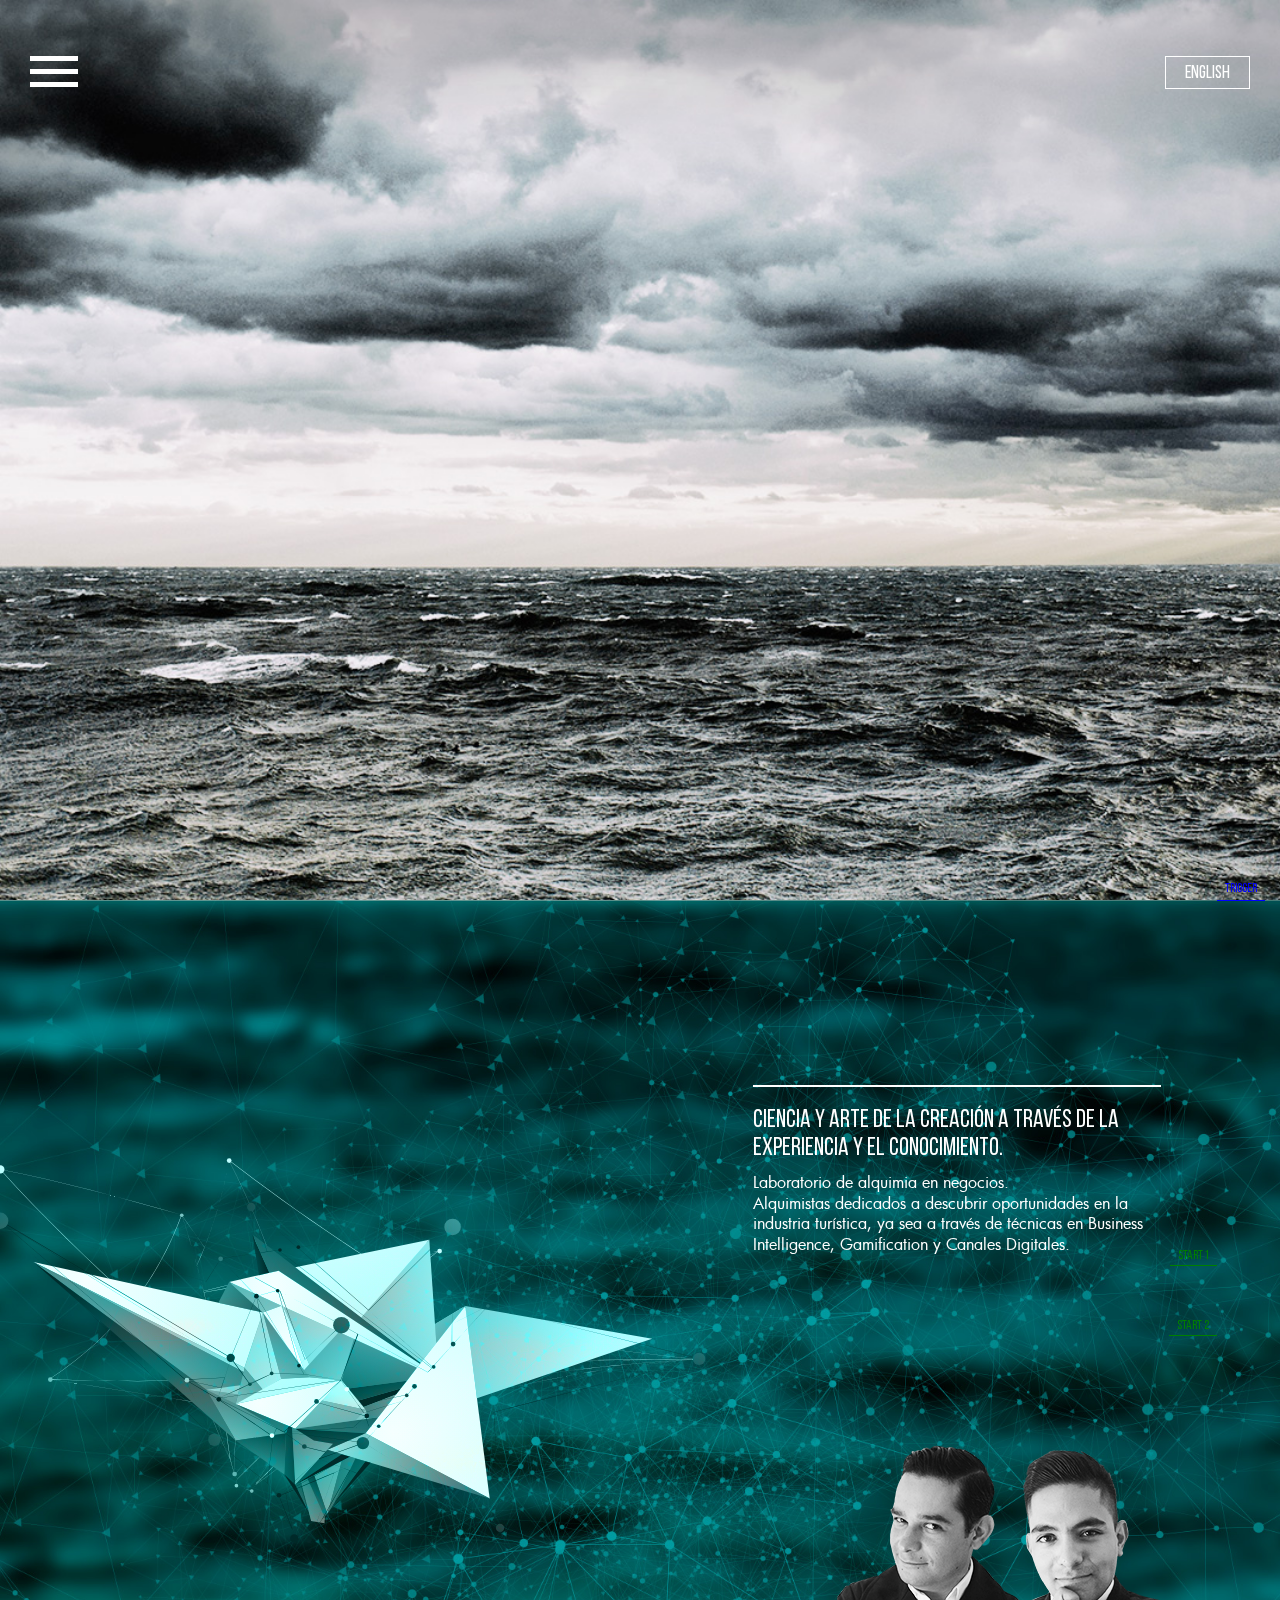
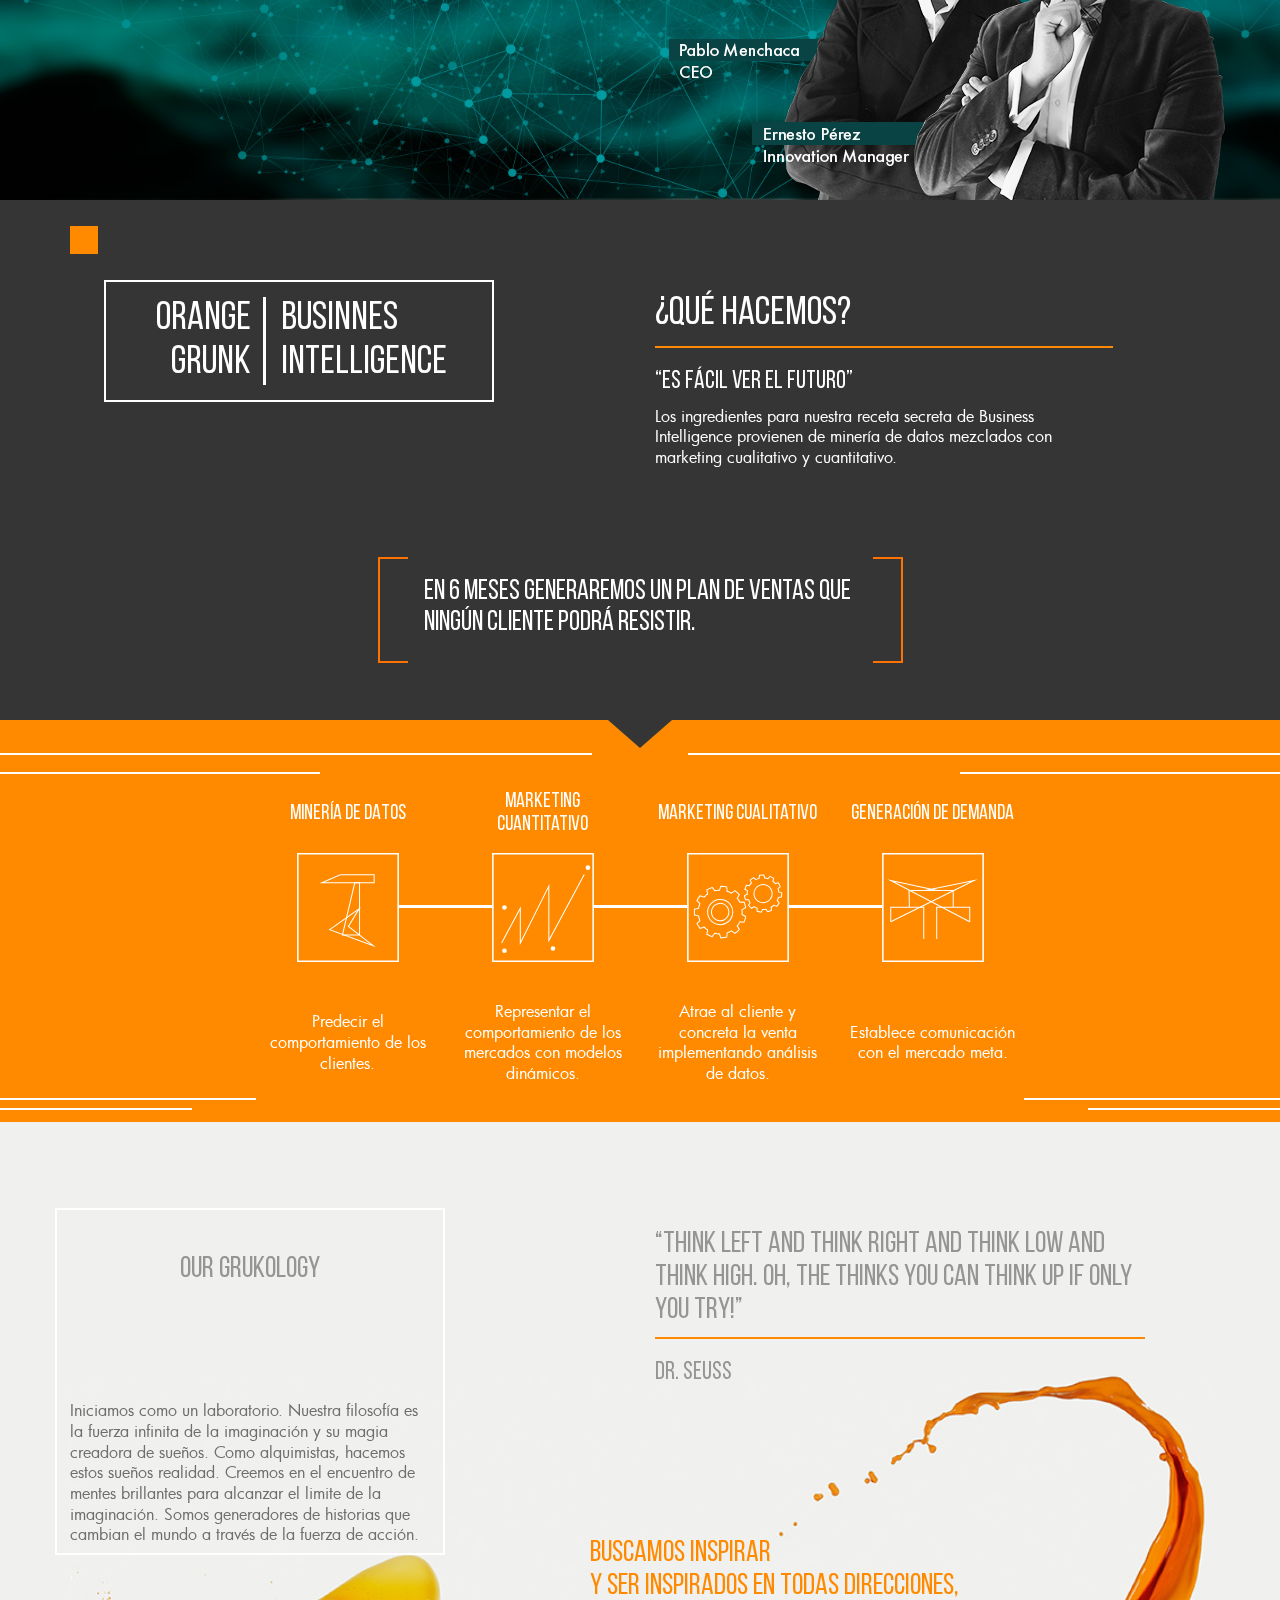
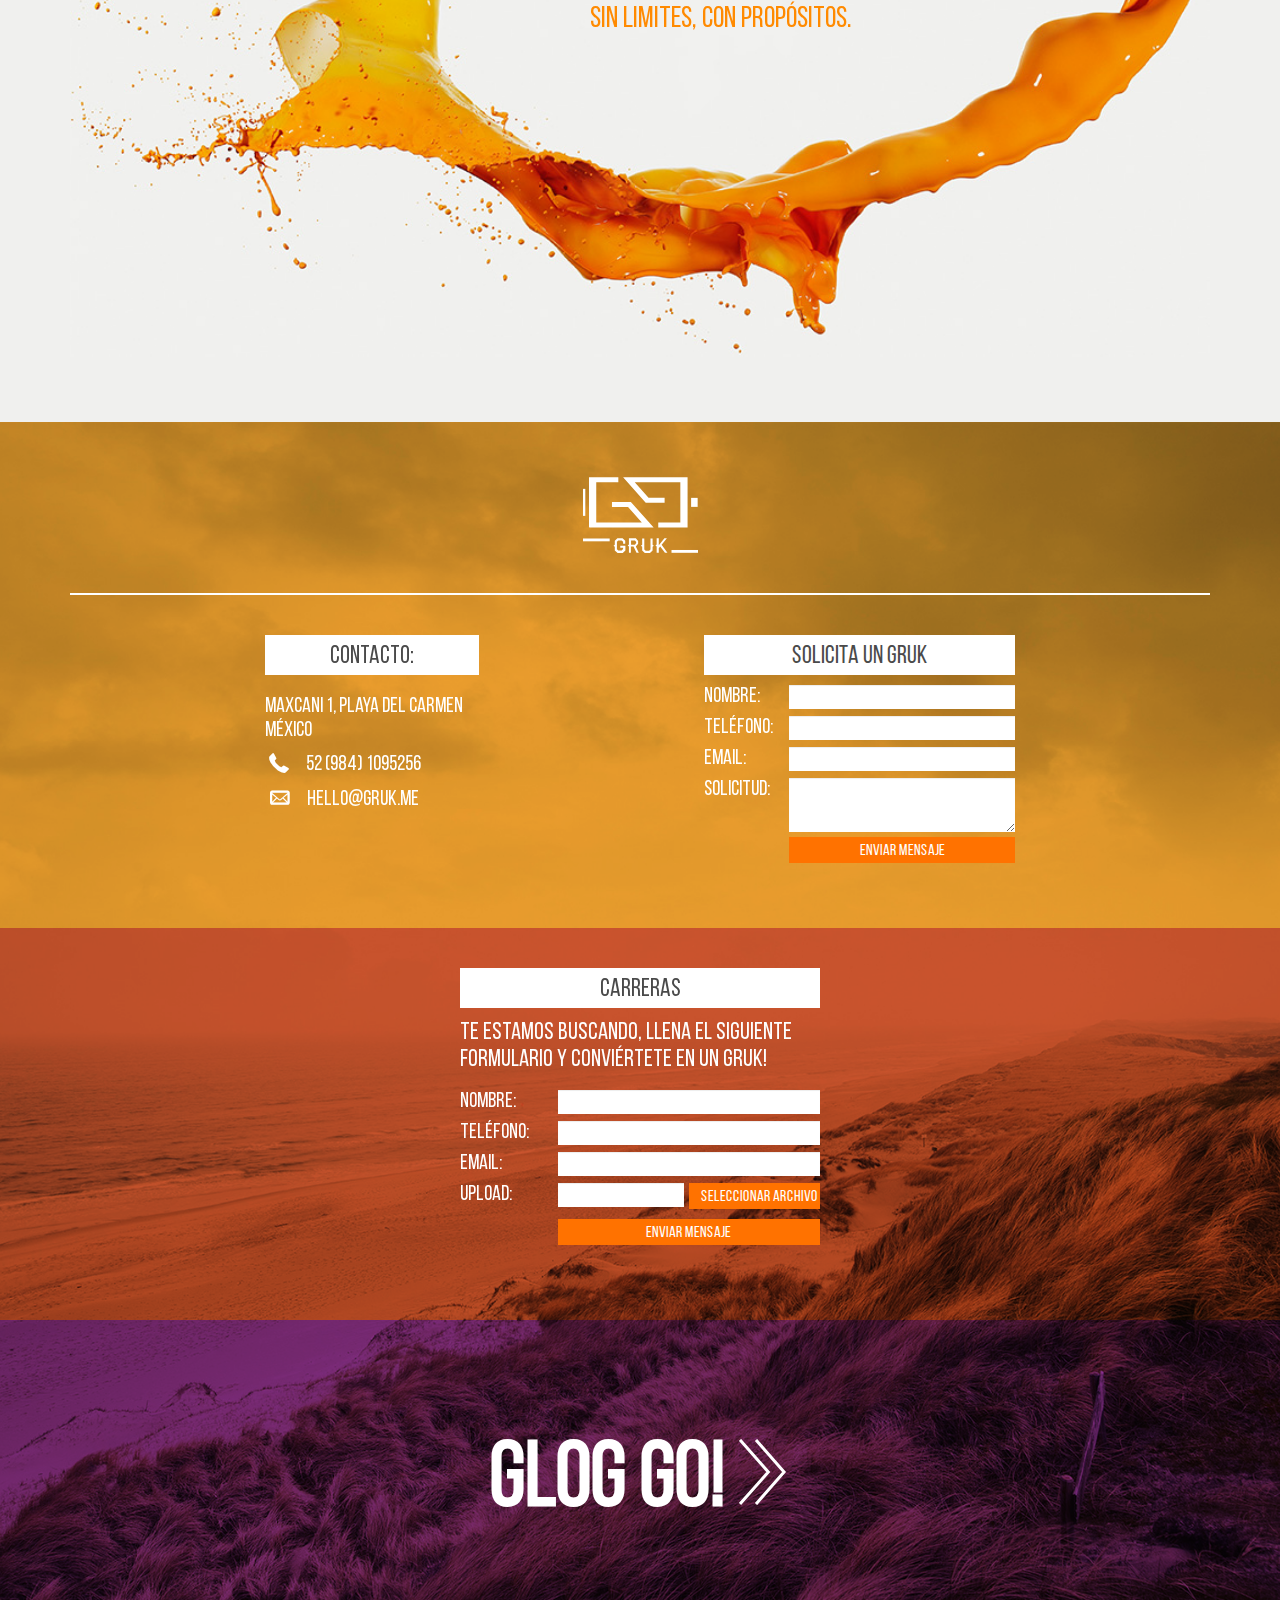
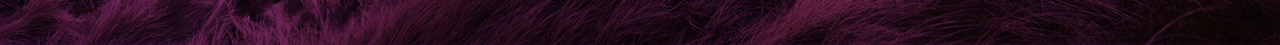
==== commit 95d579cc: "avance martes entrega" ====
--- a/site/index.html
+++ b/site/index.html
@@ -13,7 +13,7 @@
     <meta id="viewport" content="width=device-width,target-densityDpi=device-dpi,user-scalable=0, initial-scale=1, maximum-scale=1" name="viewport">
 
     <meta http-equiv="Content-Type" content="text/html; charset=UTF-8" />
-	
+    
     <link rel="shortcut icon" href="favicon.png" type="image/x-icon" />
     <link rel="icon" href="apple-touch-icon.png" type="image/png" />
     <link rel="apple-touch-icon" href="img/apple-touch-icon.png" />
@@ -58,7 +58,7 @@
                 </svg>
             </div>
         </a>
-        <a class="topScroller" href="">
+        <a id="topScroller" href="">
             <div class="toTop">
                 <object data="img/toTop.svg" type="image/svg+xml">
                    <img src="img/toTop.png" />
@@ -132,207 +132,345 @@
             </div>
         </section>
         <section id="archemy" class="full-height">
-            <div class="container full-height">
+          <div class="container full-height">
+            <div class="row">
+              <div class="col-md-6">
                 <div class="row">
-                    <div class="col-md-6">
-                        <div class="row">
-                            <div class="col-md-offset-1 col-md-8">
-                                <div class="card-container home title2">
-                                    <div>
-                                        <div>
-                                            <div class="frame top"><div></div></div>
-                                            <div class="frame right"><div></div></div>
-                                            <div class="frame bottom"><div></div></div>
-                                            <div class="frame left"><div></div></div>
-
-                                            <div class="content">
-                                                <div class="row verCent">
-                                                    <div class="col-md-5 col-xs-5">
-                                                        <div>
-                                                            <h2 class="text-right">ARCHEMY<br>
-                                                                MEETS<div class="border"><div></div></div>
-                                                            </h2>
-                                                        </div>
-                                                    </div>
-                                                    <div class="col-md-7 col-xs-7">
-                                                        <div>
-                                                            <h2>TOURBIZ <br>INTELLIGENCE</h2>
-                                                        </div>
-                                                    </div>
-                                                </div>
-                                            </div>
-                                        </div>
-                                    </div>
-                                </div>
+                  <div class="col-md-offset-1 col-md-8">
+                    <div class="card-container home title2">
+                      <div>
+                        <div>
+                          <div class="frame top"><div></div></div>
+                          <div class="frame right"><div></div></div>
+                          <div class="frame bottom"><div></div></div>
+                          <div class="frame left"><div></div></div>
+
+                          <div class="content">
+                            <div class="row verCent">
+                              <div class="col-md-5 col-xs-5">
+                                <div>
+                                  <h2 class="text-right">ARCHEMY<br>
+                                    MEETS<div class="border"><div></div></div>
+                                  </h2>
+                                </div>
+                              </div>
+                              <div class="col-md-7 col-xs-7">
+                                <div>
+                                  <h2>TOURBIZ <br>INTELLIGENCE</h2>
+                                </div>
+                              </div>
                             </div>
-                            <div class="col-md-12">
-                                <div class="col-md-12">
-                                    <div class="imgArchemyFigure">
-                                        <object data="img/archemyFigure.svg" type="image/svg+xml">
-                                            <img src="img/archemyFigure.png" />
-                                        </object>
-                                    </div>
-                                </div>
+                          </div>
+                        </div>
+                      </div>
+                    </div>
+                  </div>
+                  <div class="col-md-12">
+                    <div class="col-md-12">
+                      <div class="imgArchemyFigure">
+                        <object data="img/archemyFigure.svg" type="image/svg+xml">
+                          <img src="img/archemyFigure.png" />
+                        </object>
+                      </div>
+                    </div>
+                  </div>
+                </div>
+              </div>
+              <div class="col-md-6">
+                <div class="row">
+                  <div class="col-md-offset-2 col-md-9">
+                    <div class="alquimia">
+                      <h2 class="loaded">
+                        <span>a</span>
+                        <span>l</span>
+                        <span>q</span>
+                        <span>u</span>
+                        <span>i</span>
+                        <span>m</span>
+                        <span>i</span>
+                        <span>a</span>
+                      </h2>
+                      <div class="separador"></div>
+                      <h3>
+                        <span>C</span><span>i</span><span>e</span><span>n</span><span>c</span><span>i</span><span>a</span> <span>y</span> <span>a</span><span>r</span><span>t</span><span>e</span>
+                        <span>d</span><span>e</span>
+
+                        <span>l</span><span>a</span>
+
+                        <span>c</span><span>r</span><span>e</span><span>a</span><span>c</span><span>i</span><span>ó</span><span>n</span>
+
+                        <span>a</span>
+
+                        <span>t</span><span>r</span><span>a</span><span>v</span><span>é</span><span>s</span>
+
+                        <span>d</span><span>e</span>
+
+                        <span>l</span><span>a</span>
+
+                        <span>e</span><span>x</span><span>p</span><span>e</span><span>r</span><span>i</span><span>e</span><span>n</span><span>c</span><span>i</span><span>a</span>
+
+                        <span>y</span>
+
+                        <span>e</span><span>l</span>
+
+                        <span>c</span><span>o</span><span>n</span><span>o</span><span>c</span><span>i</span><span>m</span><span>i</span><span>e</span><span>n</span><span>t</span><span>o</span><span>.</span>
+                      </h3>
+                      <p>
+                        <span>L</span><span>a</span><span>b</span><span>o</span><span>r</span><span>a</span><span>t</span><span>o</span><span>r</span><span>i</span><span>o</span>
+
+                        <span>d</span><span>e</span>
+
+                        <span>a</span><span>l</span><span>q</span><span>u</span><span>i</span><span>m</span><span>i</span><span>a</span>
+
+                        <span>e</span><span>n</span>
+                        <span>n</span><span>e</span><span>g</span><span>o</span><span>c</span><span>i</span><span>o</span><span>s</span><span>.</span>
+
+                        <br>
+
+                        <span>A</span><span>l</span><span>q</span><span>u</span><span>i</span><span>m</span><span>i</span><span>s</span><span>t</span><span>a</span><span>s</span> 
+
+                        <span>d</span><span>e</span><span>d</span><span>i</span><span>c</span><span>a</span><span>d</span><span>o</span><span>s</span>
+                        <span>a</span>
+                        <span>d</span><span>e</span><span>s</span><span>c</span><span>u</span><span>b</span><span>r</span><span>i</span><span>r</span>
+                        oportunidades
+                        en
+                        la
+                        industria
+                        turística,
+                        ya
+                        sea
+                        a
+                        través
+                        de
+                        técnicas
+                        en
+                        Business
+                        Intelligence,
+                        Gamification
+                        y
+                        Canales
+                        Digitales.</p>
+                    </div>
+                  </div>
+                </div>
+              </div>
+            </div>
+            <img id="imgSocios" src="img/socios.png">
+          </div>
+        </section>
+        <section id="quehacemos" class="loaded">
+          <div class="container">
+            <div class="row">
+              <div class="col-md-6">
+                <div class="row">
+                  <div class="col-md-1">
+                    <div class="square normal square1"></div>
+                  </div>
+                  <div class="col-md-8 boxTitleContainer">
+                    <div class="card-container home title2">
+                      <div>
+                        <div>
+                          <div class="frame top"><div></div></div>
+                          <div class="frame right"><div></div></div>
+                          <div class="frame bottom"><div></div></div>
+                          <div class="frame left"><div></div></div>
+
+                          <div class="content">
+                            <div class="row verCent">
+                              <div class="col-md-5 col-xs-5">
+                                <div>
+                                  <h2 class="text-right">ORANGE<br>
+                                    GRUNK<div class="border"><div></div></div>
+                                  </h2>
+                                </div>
+                              </div>
+                              <div class="col-md-7 col-xs-7">
+                                <div>
+                                  <h2>BUSINNES <br>INTELLIGENCE</h2>
+                                </div>
+                              </div>
                             </div>
-                        </div>
-                    </div>
-                    <div class="col-md-6">
-                        <div class="row">
-                            <div class="col-md-offset-2 col-md-9">
-                                <div class="alquimia">
-                                    <h2 class="loaded">
-                                        <span>a</span>
-                                        <span>l</span>
-                                        <span>q</span>
-                                        <span>u</span>
-                                        <span>i</span>
-                                        <span>m</span>
-                                        <span>i</span>
-                                        <span>a</span>
-                                    </h2>
-                                    <div class="separador"></div>
-                                    <h3>
-                                        <span>C</span><span>i</span><span>e</span><span>n</span><span>c</span><span>i</span><span>a</span> <span>y</span> <span>a</span><span>r</span><span>t</span><span>e</span>
-                                        <span>d</span><span>e</span>
-
-                                        <span>l</span><span>a</span>
-
-                                        <span>c</span><span>r</span><span>e</span><span>a</span><span>c</span><span>i</span><span>ó</span><span>n</span>
-
-                                        <span>a</span>
-
-                                        <span>t</span><span>r</span><span>a</span><span>v</span><span>é</span><span>s</span>
-
-                                        <span>d</span><span>e</span>
-
-                                        <span>l</span><span>a</span>
-
-                                        <span>e</span><span>x</span><span>p</span><span>e</span><span>r</span><span>i</span><span>e</span><span>n</span><span>c</span><span>i</span><span>a</span>
-
-                                        <span>y</span>
-
-                                        <span>e</span><span>l</span>
-
-                                        <span>c</span><span>o</span><span>n</span><span>o</span><span>c</span><span>i</span><span>m</span><span>i</span><span>e</span><span>n</span><span>t</span><span>o</span><span>.</span>
-                                    </h3>
-                                   <p>
-                                    <span>L</span><span>a</span><span>b</span><span>o</span><span>r</span><span>a</span><span>t</span><span>o</span><span>r</span><span>i</span><span>o</span>
-
-                                    <span>d</span><span>e</span>
-
-                                    <span>a</span><span>l</span><span>q</span><span>u</span><span>i</span><span>m</span><span>i</span><span>a</span>
-
-                                    <span>e</span><span>n</span>
-                                    <span>n</span><span>e</span><span>g</span><span>o</span><span>c</span><span>i</span><span>o</span><span>s</span><span>.</span>
-
-                                    <br>
-
-                                    <span>A</span><span>l</span><span>q</span><span>u</span><span>i</span><span>m</span><span>i</span><span>s</span><span>t</span><span>a</span><span>s</span> 
-
-                                    <span>d</span><span>e</span><span>d</span><span>i</span><span>c</span><span>a</span><span>d</span><span>o</span><span>s</span>
-                                    <span>a</span>
-                                    <span>d</span><span>e</span><span>s</span><span>c</span><span>u</span><span>b</span><span>r</span><span>i</span><span>r</span>
-                                    oportunidades
-                                    en
-                                    la
-                                    industria
-                                    turística,
-                                    ya
-                                    sea
-                                    a
-                                    través
-                                    de
-                                    técnicas
-                                    en
-                                    Business
-                                    Intelligence,
-                                    Gamification
-                                    y
-                                    Canales
-                                    Digitales.</p>
-                                </div>
-                            </div>
-                        </div>
-                    </div>
-                </div>
-                <img id="imgSocios" src="img/socios.png">
-            </div>
-        </section>
-        <section id="quehacemos" class="">
-            <div class="container">
+                          </div>
+                        </div>
+                      </div>
+                    </div>
+                  </div>
+                </div>
+              </div>
+              <div class="col-md-6">
                 <div class="row">
-                    <div class="col-md-6"></div>
-                    <div class="col-md-6">
-                        <div class="row">
-                            <div class="col-offset-md-12 col-md-10">
-                                <h2>¿qué hacemos?</h2>
-                                <h3>“es fácil ver el futuro”</h3>
-                                <p>Los ingredientes para nuestra receta secreta de Business Intelligence provienen de minería de datos mezclados con marketing cualitativo y cuantitativo.</p>
-                            </div>
-                        </div>
-                    </div>
-                </div>
-                <div class="row">
-                    <div class="col-md-3"></div>
-                    <div class="col-md-6">
-                        <div class="row">
-                            <div class="col-md-1 borderNanja left"></div>
-                            <div class="col-md-10">
-                                <h3 class="generaremos">En 6 meses generaremos un plan de ventas que ningún cliente podrá resistir.</h3>
-                            </div>
-                            <div class="col-md-1 borderNanja right"></div>
-                        </div>
-                    </div>
-                    <div class="col-md-3"></div>
-                </div>
-            </div>
+                  <div class="col-offset-md-12 col-md-10 explain">
+                    <h2>¿qué hacemos?</h2>
+                    <div class="separadorNaranaja"></div>
+                    <h3>“es fácil ver el futuro”</h3>
+                    <p>Los ingredientes para nuestra receta secreta de Business Intelligence provienen de minería de datos mezclados con marketing cualitativo y cuantitativo.</p>
+                  </div>
+                </div>
+              </div>
+            </div>
+            <div class="row">
+              <div class="col-md-3"></div>
+              <div class="col-md-6">
+                <div class="row semiWrapper">
+                  <div class="col-md-1">
+                    <div class="borderNanja left"></div>
+                  </div>
+                  <div class="col-md-10">
+                    <h3 class="generaremos">En 6 meses generaremos un plan de ventas que ningún cliente podrá resistir.</h3>
+                  </div>
+                  <div class="col-md-1">
+                    <div class="borderNanja right"></div>
+                  </div>
+                </div>
+              </div>
+              <div class="col-md-3"></div>
+            </div>
+          </div>
         </section>
         <section id="infography" class="">
-            <div class="container">
+          <div class="container">
+            <div class="row">
+              <div class="col-md-12">
+                <object class="triangleInfo" data="img/trinaguloInfo.svg" type="image/svg+xml">
+                  <img src="img/trinaguloInfo.png" />
+                </object>
+              </div>
+            </div>
+            <div class="fullLines upper">
+              <div class="fullLine topUpper"></div>
+              <div class="separator topUpper"></div>
+              <div class="fullLine topBottom"></div>
+              <div class="separator topBottom"></div>
+            </div>
+            <div class="row">
+              <div class="col-md-offset-2 col-md-8">
+                <div class="sliderInfography">
+                  <div class="row">
+                    <div class="fullLines infoLine"></div>
+                    <div class="col-md-3 content1">
+                      <div class="coverLine"></div>
+                      <div class="infoTitle">
+                        <h4 class="text-center">MINERÍA DE DATOS</h4>
+                      </div>
+                      <div class="infoImg">
+                        <object class="info1" data="img/info1.svg" type="image/svg+xml">
+                          <img src="img/info1.png" />
+                        </object>
+                      </div>
+                      <div class="infoExplain">
+                        <p class="text-center">Predecir el comportamiento de los clientes.</p>
+                      </div>
+                    </div>
+                    <div class="col-md-3 content2">
+                      <div class="infoTitle">
+                        <h4 class="text-center">Marketing cuantitativo</h4>
+                      </div>
+                      <div class="infoImg">
+                        <object class="info2" data="img/info2.svg" type="image/svg+xml">
+                          <img src="img/info2.png" />
+                        </object>
+                      </div>
+                      <div class="infoExplain">
+                        <p class="text-center">Representar el comportamiento de los mercados con modelos dinámicos.</p>
+                      </div>
+                    </div>
+                    <div class="col-md-3 content3">
+                      <div class="infoTitle">
+                        <h4 class="text-center">Marketing cualitativo</h4>
+                      </div>
+                      <div class="infoImg">
+                        <object class="info3" data="img/info3.svg" type="image/svg+xml">
+                          <img src="img/info3.png" />
+                        </object>
+                      </div>
+                      <div class="infoExplain">
+                        <p class="text-center">Atrae al cliente y concreta la venta implementando análisis de datos.</p>
+                      </div>
+                    </div>
+                    <div class="col-md-3 content4">
+                      <div class="coverLine"></div>
+                      <div class="infoTitle">
+                        <h4 class="text-center">generación de demanda</h4>
+                      </div>
+                      <div class="infoImg">
+                        <object class="info4" data="img/info4.svg" type="image/svg+xml">
+                          <img src="img/info4.png" />
+                        </object>
+                      </div>
+                      <div class="infoExplain">
+                        <p class="text-center">Establece comunicación con el mercado meta.</p>
+                      </div>
+                    </div>
+                  </div>
+                </div>
+              </div>
+            </div>
+            <div class="fullLines bottom">
+              <div class="fullLine bottomUpper"></div>
+              <div class="separator bottomUpper"></div>
+              <div class="fullLine bottomBottom"></div>
+              <div class="separator bottomBottom"></div>
+            </div>
+
+
+          </div>
+        </section>
+        <section id="ourgrukology" class="full-height loaded">
+
+          <div class="container">
+            <div class="row mainOur">
+              <div class="col-md-4">
+                <div>
+                  <div class="card-container home title2">
+                    <div>
+                      <div>
+                        <div class="frame top"><div></div></div>
+                        <div class="frame right"><div></div></div>
+                        <div class="frame bottom"><div></div></div>
+                        <div class="frame left"><div></div></div>
+                        <div class="content">
+                          <div class="row verCent">
+                            <div class="col-md-12 col-xs-12">
+                              <div>
+                                <h2 class="text-center">Our Grukology
+                                </h2>
+                              </div>
+                            </div>
+                            
+                          </div>
+                        </div>
+                      </div>
+                    </div>
+                  </div>
+                  <!-- <h1 class="naranja">Our Grukology</h1> -->
+                </div>
+                <p>Iniciamos como un laboratorio. Nuestra filosofía es la fuerza infinita de la imaginación y su magia creadora de sueños. Como alquimistas, hacemos estos sueños realidad. Creemos en el encuentro de mentes brillantes para alcanzar el limite de la imaginación. Somos generadores de historias que cambian el mundo a través de la fuerza de acción.</p>
+              </div>
+              <div class="col-md-8">
                 <div class="row">
-                    <div class="col-md-12">
-                        <object class="triangleInfo" data="img/trinaguloInfo.svg" type="image/svg+xml">
-                            <img src="img/trinaguloInfo.png" />
-                        </object>
-                    </div>
-                </div>
-                
-                
-            </div>
-        </section>
-        <section id="ourgrukology" class="full-height">
-            
-            <div class="container">
-                <div class="row mainOur">
-                    <div class="col-md-4">
-                        <div>
-                            <h1 class="naranja">Our Grukology</h1>
-                        </div>
-                        <p>Iniciamos como un laboratorio. Nuestra filosofía es la fuerza infinita de la imaginación y su magia creadora de sueños. Como alquimistas, hacemos estos sueños realidad. Creemos en el encuentro de mentes brillantes para alcanzar el limite de la imaginación. Somos generadores de historias que cambian el mundo a través de la fuerza de acción.</p>
-                    </div>
-                    <div class="col-md-8">
-                        <div class="row">
-                            <div class="col-md-offset-3 col-md-8">
-                                <h2>“Think left and think right and think low and think high. Oh, the thinks you can think up if only you try!”</h2>
-                                <div class="separadorNaranaja"></div>
-                                <h3>DR. Seuss</h3>
-                            </div>
-                        </div>
-                        <div class="row">
-                            <div class="col-md-2"></div>
-                            <div class="col-md-10">
-                                <div></div>
-                                <div>
-                                    <h2 class="naranja buscamos">Buscamos inspirar <br> 
-                                    y ser inspirados en todas direcciones, <br>
-                                    sin limites, con propósitos. </h2>
-                                </div>
-                            </div>
-                        </div>
-                    </div>
-                </div>
-                <img id="imageLiquid" class="img-responsive" src="img/liquid.jpg">
-            </div>
+                  <div class="col-md-offset-3 col-md-8">
+                    <h2>“Think left and think right and think low and think high. Oh, the thinks you can think up if only you try!”</h2>
+                    <div class="separadorNaranaja"></div>
+                    <h3>DR. Seuss</h3>
+                  </div>
+                </div>
+                <div class="row">
+                  <div class="col-md-2"></div>
+                  <div class="col-md-10">
+                    <div></div>
+                    <div>
+                      <h2 class="naranja buscamos">
+                        Buscamos inspirar <br> 
+                        y ser inspirados en todas direcciones, <br>
+                        sin limites, con propósitos.
+                      </h2>
+                    </div>
+                  </div>
+                </div>
+              </div>
+            </div>
+            <img id="imageLiquid" class="img-responsive" src="img/liquid.jpg">
+          </div>
         </section>
         <div id="backPortrai">
             <section id="contacto" class="">
@@ -431,16 +569,16 @@
                                             </div>
                                         </div>
                                         <div class="form-group">
-                                            <label for="iCarreraSolicitud" class="col-sm-3 control-label">Solicitud:</label>
+                                            <label for="iCarreraSolicitud" class="col-sm-3 control-label">Upload:</label>
                                             <div class="col-sm-9">
                                                 <div class="row">
-                                                    <div class="col-md-5">
+                                                    <div class="col-md-6 noRight">
                                                         <input type="text" class="form-control" id="iCarreraFileName">
                                                     </div>
-                                                    <div class="col-md-7">
+                                                    <div class="col-md-6 noLeft">
                                                         <label class="customUpload">
                                                             <input type="file" id="iCarreraCV" value="Upload">
-                                                            <span class="btn btn-default btn-block">Seleccionar archivo</span>
+                                                            <span class="btn btn-default btn-block">Seleccionar<span class="visible-lg-blog"> archivo</span></span>
                                                         </label>
                                                     </div>
                                                 </div>
@@ -464,7 +602,14 @@
                 <div class="container">
                     <div class="row">
                         <div class="col-md-12">
-                            <h1 class="glog">GLOG go! <span></span></h1>
+                            <h1 class="glog">
+                              GLOG go! 
+                              <span>
+                                <object class="arrowGo" data="img/arrowGo.svg" type="image/svg+xml">
+                                    <img src="img/arrowGo.png" />
+                                </object>
+                              </span>
+                            </h1>
                         </div>
                     </div>
                 </div>
--- a/site/css/style.css
+++ b/site/css/style.css
@@ -8,11 +8,11 @@
   font-style: normal;
 }
 @font-face {
-  font-family: 'bebasLight';
+  font-family: 'bebas';
   src: url("../fonts/BebasNeueRegular.eot");
   src: url("../fonts/BebasNeueRegular.eot?#iefix") format("embedded-opentype"), url("../fonts/BebasNeueRegular.woff") format("woff"), url("../fonts/BebasNeueRegular.ttf") format("truetype"), url("../fonts/BebasNeueRegular.svg#futura_bkbook") format("svg");
   font-weight: normal;
-  font-weight: normal;
+  font-weight: lighter;
   font-style: normal;
 }
 @font-face {
@@ -25,24 +25,24 @@
 @font-face {
   font-family: 'futura_bkbook';
   src: url("../fonts/ufonts.com_futura-book-webfont.eot");
-  src: url("../fonts/ufonts.com_futura-book-webfont.eot?#iefix") format("embedded-opentype"), url("../fonts/ufonts.com_futura-book-webfont.woff2") format("woff2"), url("../fonts/ufonts.com_futura-book-webfont.woff") format("woff"), url("../fonts/ufonts.com_futura-book-webfont.ttf") format("truetype"), url("../fonts/ufonts.com_futura-book-webfont.svg#futura_bkbook") format("svg");
+  src: url("../fonts/ufonts.com_futura-book-webfont.eot?#iefix") format("embedded-opentype"), url("../fonts/ufonts.com_futura-book-webfont.woff") format("woff"), url("../fonts/ufonts.com_futura-book-webfont.ttf") format("truetype"), url("../fonts/ufonts.com_futura-book-webfont.svg#futura_bkbook") format("svg");
   font-weight: normal;
   font-style: normal;
 }
 /*! normalize.css v3.0.2 | MIT License | git.io/normalize */
-/* line 9, ../../../../../../../Ruby22/lib/ruby/gems/2.2.0/gems/bootstrap-sass-3.3.4.1/assets/stylesheets/bootstrap/_normalize.scss */
+/* line 9, ../../../../../../../../Library/Ruby/Gems/2.0.0/gems/bootstrap-sass-3.3.4.1/assets/stylesheets/bootstrap/_normalize.scss */
 html {
   font-family: sans-serif;
   -ms-text-size-adjust: 100%;
   -webkit-text-size-adjust: 100%;
 }
 
-/* line 19, ../../../../../../../Ruby22/lib/ruby/gems/2.2.0/gems/bootstrap-sass-3.3.4.1/assets/stylesheets/bootstrap/_normalize.scss */
+/* line 19, ../../../../../../../../Library/Ruby/Gems/2.0.0/gems/bootstrap-sass-3.3.4.1/assets/stylesheets/bootstrap/_normalize.scss */
 body {
   margin: 0;
 }
 
-/* line 33, ../../../../../../../Ruby22/lib/ruby/gems/2.2.0/gems/bootstrap-sass-3.3.4.1/assets/stylesheets/bootstrap/_normalize.scss */
+/* line 33, ../../../../../../../../Library/Ruby/Gems/2.0.0/gems/bootstrap-sass-3.3.4.1/assets/stylesheets/bootstrap/_normalize.scss */
 article,
 aside,
 details,
@@ -59,7 +59,7 @@
   display: block;
 }
 
-/* line 54, ../../../../../../../Ruby22/lib/ruby/gems/2.2.0/gems/bootstrap-sass-3.3.4.1/assets/stylesheets/bootstrap/_normalize.scss */
+/* line 54, ../../../../../../../../Library/Ruby/Gems/2.0.0/gems/bootstrap-sass-3.3.4.1/assets/stylesheets/bootstrap/_normalize.scss */
 audio,
 canvas,
 progress,
@@ -68,63 +68,63 @@
   vertical-align: baseline;
 }
 
-/* line 67, ../../../../../../../Ruby22/lib/ruby/gems/2.2.0/gems/bootstrap-sass-3.3.4.1/assets/stylesheets/bootstrap/_normalize.scss */
+/* line 67, ../../../../../../../../Library/Ruby/Gems/2.0.0/gems/bootstrap-sass-3.3.4.1/assets/stylesheets/bootstrap/_normalize.scss */
 audio:not([controls]) {
   display: none;
   height: 0;
 }
 
-/* line 77, ../../../../../../../Ruby22/lib/ruby/gems/2.2.0/gems/bootstrap-sass-3.3.4.1/assets/stylesheets/bootstrap/_normalize.scss */
+/* line 77, ../../../../../../../../Library/Ruby/Gems/2.0.0/gems/bootstrap-sass-3.3.4.1/assets/stylesheets/bootstrap/_normalize.scss */
 [hidden],
 template {
   display: none;
 }
 
-/* line 89, ../../../../../../../Ruby22/lib/ruby/gems/2.2.0/gems/bootstrap-sass-3.3.4.1/assets/stylesheets/bootstrap/_normalize.scss */
+/* line 89, ../../../../../../../../Library/Ruby/Gems/2.0.0/gems/bootstrap-sass-3.3.4.1/assets/stylesheets/bootstrap/_normalize.scss */
 a {
   background-color: transparent;
 }
 
-/* line 97, ../../../../../../../Ruby22/lib/ruby/gems/2.2.0/gems/bootstrap-sass-3.3.4.1/assets/stylesheets/bootstrap/_normalize.scss */
+/* line 97, ../../../../../../../../Library/Ruby/Gems/2.0.0/gems/bootstrap-sass-3.3.4.1/assets/stylesheets/bootstrap/_normalize.scss */
 a:active,
 a:hover {
   outline: 0;
 }
 
-/* line 109, ../../../../../../../Ruby22/lib/ruby/gems/2.2.0/gems/bootstrap-sass-3.3.4.1/assets/stylesheets/bootstrap/_normalize.scss */
+/* line 109, ../../../../../../../../Library/Ruby/Gems/2.0.0/gems/bootstrap-sass-3.3.4.1/assets/stylesheets/bootstrap/_normalize.scss */
 abbr[title] {
   border-bottom: 1px dotted;
 }
 
-/* line 117, ../../../../../../../Ruby22/lib/ruby/gems/2.2.0/gems/bootstrap-sass-3.3.4.1/assets/stylesheets/bootstrap/_normalize.scss */
+/* line 117, ../../../../../../../../Library/Ruby/Gems/2.0.0/gems/bootstrap-sass-3.3.4.1/assets/stylesheets/bootstrap/_normalize.scss */
 b,
 strong {
   font-weight: bold;
 }
 
-/* line 126, ../../../../../../../Ruby22/lib/ruby/gems/2.2.0/gems/bootstrap-sass-3.3.4.1/assets/stylesheets/bootstrap/_normalize.scss */
+/* line 126, ../../../../../../../../Library/Ruby/Gems/2.0.0/gems/bootstrap-sass-3.3.4.1/assets/stylesheets/bootstrap/_normalize.scss */
 dfn {
   font-style: italic;
 }
 
-/* line 135, ../../../../../../../Ruby22/lib/ruby/gems/2.2.0/gems/bootstrap-sass-3.3.4.1/assets/stylesheets/bootstrap/_normalize.scss */
+/* line 135, ../../../../../../../../Library/Ruby/Gems/2.0.0/gems/bootstrap-sass-3.3.4.1/assets/stylesheets/bootstrap/_normalize.scss */
 h1 {
   font-size: 2em;
   margin: 0.67em 0;
 }
 
-/* line 144, ../../../../../../../Ruby22/lib/ruby/gems/2.2.0/gems/bootstrap-sass-3.3.4.1/assets/stylesheets/bootstrap/_normalize.scss */
+/* line 144, ../../../../../../../../Library/Ruby/Gems/2.0.0/gems/bootstrap-sass-3.3.4.1/assets/stylesheets/bootstrap/_normalize.scss */
 mark {
   background: #ff0;
   color: #000;
 }
 
-/* line 153, ../../../../../../../Ruby22/lib/ruby/gems/2.2.0/gems/bootstrap-sass-3.3.4.1/assets/stylesheets/bootstrap/_normalize.scss */
+/* line 153, ../../../../../../../../Library/Ruby/Gems/2.0.0/gems/bootstrap-sass-3.3.4.1/assets/stylesheets/bootstrap/_normalize.scss */
 small {
   font-size: 80%;
 }
 
-/* line 161, ../../../../../../../Ruby22/lib/ruby/gems/2.2.0/gems/bootstrap-sass-3.3.4.1/assets/stylesheets/bootstrap/_normalize.scss */
+/* line 161, ../../../../../../../../Library/Ruby/Gems/2.0.0/gems/bootstrap-sass-3.3.4.1/assets/stylesheets/bootstrap/_normalize.scss */
 sub,
 sup {
   font-size: 75%;
@@ -133,44 +133,44 @@
   vertical-align: baseline;
 }
 
-/* line 169, ../../../../../../../Ruby22/lib/ruby/gems/2.2.0/gems/bootstrap-sass-3.3.4.1/assets/stylesheets/bootstrap/_normalize.scss */
+/* line 169, ../../../../../../../../Library/Ruby/Gems/2.0.0/gems/bootstrap-sass-3.3.4.1/assets/stylesheets/bootstrap/_normalize.scss */
 sup {
   top: -0.5em;
 }
 
-/* line 173, ../../../../../../../Ruby22/lib/ruby/gems/2.2.0/gems/bootstrap-sass-3.3.4.1/assets/stylesheets/bootstrap/_normalize.scss */
+/* line 173, ../../../../../../../../Library/Ruby/Gems/2.0.0/gems/bootstrap-sass-3.3.4.1/assets/stylesheets/bootstrap/_normalize.scss */
 sub {
   bottom: -0.25em;
 }
 
-/* line 184, ../../../../../../../Ruby22/lib/ruby/gems/2.2.0/gems/bootstrap-sass-3.3.4.1/assets/stylesheets/bootstrap/_normalize.scss */
+/* line 184, ../../../../../../../../Library/Ruby/Gems/2.0.0/gems/bootstrap-sass-3.3.4.1/assets/stylesheets/bootstrap/_normalize.scss */
 img {
   border: 0;
 }
 
-/* line 192, ../../../../../../../Ruby22/lib/ruby/gems/2.2.0/gems/bootstrap-sass-3.3.4.1/assets/stylesheets/bootstrap/_normalize.scss */
+/* line 192, ../../../../../../../../Library/Ruby/Gems/2.0.0/gems/bootstrap-sass-3.3.4.1/assets/stylesheets/bootstrap/_normalize.scss */
 svg:not(:root) {
   overflow: hidden;
 }
 
-/* line 203, ../../../../../../../Ruby22/lib/ruby/gems/2.2.0/gems/bootstrap-sass-3.3.4.1/assets/stylesheets/bootstrap/_normalize.scss */
+/* line 203, ../../../../../../../../Library/Ruby/Gems/2.0.0/gems/bootstrap-sass-3.3.4.1/assets/stylesheets/bootstrap/_normalize.scss */
 figure {
   margin: 1em 40px;
 }
 
-/* line 211, ../../../../../../../Ruby22/lib/ruby/gems/2.2.0/gems/bootstrap-sass-3.3.4.1/assets/stylesheets/bootstrap/_normalize.scss */
+/* line 211, ../../../../../../../../Library/Ruby/Gems/2.0.0/gems/bootstrap-sass-3.3.4.1/assets/stylesheets/bootstrap/_normalize.scss */
 hr {
   -moz-box-sizing: content-box;
   box-sizing: content-box;
   height: 0;
 }
 
-/* line 221, ../../../../../../../Ruby22/lib/ruby/gems/2.2.0/gems/bootstrap-sass-3.3.4.1/assets/stylesheets/bootstrap/_normalize.scss */
+/* line 221, ../../../../../../../../Library/Ruby/Gems/2.0.0/gems/bootstrap-sass-3.3.4.1/assets/stylesheets/bootstrap/_normalize.scss */
 pre {
   overflow: auto;
 }
 
-/* line 229, ../../../../../../../Ruby22/lib/ruby/gems/2.2.0/gems/bootstrap-sass-3.3.4.1/assets/stylesheets/bootstrap/_normalize.scss */
+/* line 229, ../../../../../../../../Library/Ruby/Gems/2.0.0/gems/bootstrap-sass-3.3.4.1/assets/stylesheets/bootstrap/_normalize.scss */
 code,
 kbd,
 pre,
@@ -179,7 +179,7 @@
   font-size: 1em;
 }
 
-/* line 252, ../../../../../../../Ruby22/lib/ruby/gems/2.2.0/gems/bootstrap-sass-3.3.4.1/assets/stylesheets/bootstrap/_normalize.scss */
+/* line 252, ../../../../../../../../Library/Ruby/Gems/2.0.0/gems/bootstrap-sass-3.3.4.1/assets/stylesheets/bootstrap/_normalize.scss */
 button,
 input,
 optgroup,
@@ -190,18 +190,18 @@
   margin: 0;
 }
 
-/* line 266, ../../../../../../../Ruby22/lib/ruby/gems/2.2.0/gems/bootstrap-sass-3.3.4.1/assets/stylesheets/bootstrap/_normalize.scss */
+/* line 266, ../../../../../../../../Library/Ruby/Gems/2.0.0/gems/bootstrap-sass-3.3.4.1/assets/stylesheets/bootstrap/_normalize.scss */
 button {
   overflow: visible;
 }
 
-/* line 277, ../../../../../../../Ruby22/lib/ruby/gems/2.2.0/gems/bootstrap-sass-3.3.4.1/assets/stylesheets/bootstrap/_normalize.scss */
+/* line 277, ../../../../../../../../Library/Ruby/Gems/2.0.0/gems/bootstrap-sass-3.3.4.1/assets/stylesheets/bootstrap/_normalize.scss */
 button,
 select {
   text-transform: none;
 }
 
-/* line 290, ../../../../../../../Ruby22/lib/ruby/gems/2.2.0/gems/bootstrap-sass-3.3.4.1/assets/stylesheets/bootstrap/_normalize.scss */
+/* line 290, ../../../../../../../../Library/Ruby/Gems/2.0.0/gems/bootstrap-sass-3.3.4.1/assets/stylesheets/bootstrap/_normalize.scss */
 button,
 html input[type="button"],
 input[type="reset"],
@@ -210,38 +210,38 @@
   cursor: pointer;
 }
 
-/* line 302, ../../../../../../../Ruby22/lib/ruby/gems/2.2.0/gems/bootstrap-sass-3.3.4.1/assets/stylesheets/bootstrap/_normalize.scss */
+/* line 302, ../../../../../../../../Library/Ruby/Gems/2.0.0/gems/bootstrap-sass-3.3.4.1/assets/stylesheets/bootstrap/_normalize.scss */
 button[disabled],
 html input[disabled] {
   cursor: default;
 }
 
-/* line 311, ../../../../../../../Ruby22/lib/ruby/gems/2.2.0/gems/bootstrap-sass-3.3.4.1/assets/stylesheets/bootstrap/_normalize.scss */
+/* line 311, ../../../../../../../../Library/Ruby/Gems/2.0.0/gems/bootstrap-sass-3.3.4.1/assets/stylesheets/bootstrap/_normalize.scss */
 button::-moz-focus-inner,
 input::-moz-focus-inner {
   border: 0;
   padding: 0;
 }
 
-/* line 322, ../../../../../../../Ruby22/lib/ruby/gems/2.2.0/gems/bootstrap-sass-3.3.4.1/assets/stylesheets/bootstrap/_normalize.scss */
+/* line 322, ../../../../../../../../Library/Ruby/Gems/2.0.0/gems/bootstrap-sass-3.3.4.1/assets/stylesheets/bootstrap/_normalize.scss */
 input {
   line-height: normal;
 }
 
-/* line 334, ../../../../../../../Ruby22/lib/ruby/gems/2.2.0/gems/bootstrap-sass-3.3.4.1/assets/stylesheets/bootstrap/_normalize.scss */
+/* line 334, ../../../../../../../../Library/Ruby/Gems/2.0.0/gems/bootstrap-sass-3.3.4.1/assets/stylesheets/bootstrap/_normalize.scss */
 input[type="checkbox"],
 input[type="radio"] {
   box-sizing: border-box;
   padding: 0;
 }
 
-/* line 346, ../../../../../../../Ruby22/lib/ruby/gems/2.2.0/gems/bootstrap-sass-3.3.4.1/assets/stylesheets/bootstrap/_normalize.scss */
+/* line 346, ../../../../../../../../Library/Ruby/Gems/2.0.0/gems/bootstrap-sass-3.3.4.1/assets/stylesheets/bootstrap/_normalize.scss */
 input[type="number"]::-webkit-inner-spin-button,
 input[type="number"]::-webkit-outer-spin-button {
   height: auto;
 }
 
-/* line 357, ../../../../../../../Ruby22/lib/ruby/gems/2.2.0/gems/bootstrap-sass-3.3.4.1/assets/stylesheets/bootstrap/_normalize.scss */
+/* line 357, ../../../../../../../../Library/Ruby/Gems/2.0.0/gems/bootstrap-sass-3.3.4.1/assets/stylesheets/bootstrap/_normalize.scss */
 input[type="search"] {
   -webkit-appearance: textfield;
   -moz-box-sizing: content-box;
@@ -249,42 +249,42 @@
   box-sizing: content-box;
 }
 
-/* line 370, ../../../../../../../Ruby22/lib/ruby/gems/2.2.0/gems/bootstrap-sass-3.3.4.1/assets/stylesheets/bootstrap/_normalize.scss */
+/* line 370, ../../../../../../../../Library/Ruby/Gems/2.0.0/gems/bootstrap-sass-3.3.4.1/assets/stylesheets/bootstrap/_normalize.scss */
 input[type="search"]::-webkit-search-cancel-button,
 input[type="search"]::-webkit-search-decoration {
   -webkit-appearance: none;
 }
 
-/* line 379, ../../../../../../../Ruby22/lib/ruby/gems/2.2.0/gems/bootstrap-sass-3.3.4.1/assets/stylesheets/bootstrap/_normalize.scss */
+/* line 379, ../../../../../../../../Library/Ruby/Gems/2.0.0/gems/bootstrap-sass-3.3.4.1/assets/stylesheets/bootstrap/_normalize.scss */
 fieldset {
   border: 1px solid #c0c0c0;
   margin: 0 2px;
   padding: 0.35em 0.625em 0.75em;
 }
 
-/* line 390, ../../../../../../../Ruby22/lib/ruby/gems/2.2.0/gems/bootstrap-sass-3.3.4.1/assets/stylesheets/bootstrap/_normalize.scss */
+/* line 390, ../../../../../../../../Library/Ruby/Gems/2.0.0/gems/bootstrap-sass-3.3.4.1/assets/stylesheets/bootstrap/_normalize.scss */
 legend {
   border: 0;
   padding: 0;
 }
 
-/* line 399, ../../../../../../../Ruby22/lib/ruby/gems/2.2.0/gems/bootstrap-sass-3.3.4.1/assets/stylesheets/bootstrap/_normalize.scss */
+/* line 399, ../../../../../../../../Library/Ruby/Gems/2.0.0/gems/bootstrap-sass-3.3.4.1/assets/stylesheets/bootstrap/_normalize.scss */
 textarea {
   overflow: auto;
 }
 
-/* line 408, ../../../../../../../Ruby22/lib/ruby/gems/2.2.0/gems/bootstrap-sass-3.3.4.1/assets/stylesheets/bootstrap/_normalize.scss */
+/* line 408, ../../../../../../../../Library/Ruby/Gems/2.0.0/gems/bootstrap-sass-3.3.4.1/assets/stylesheets/bootstrap/_normalize.scss */
 optgroup {
   font-weight: bold;
 }
 
-/* line 419, ../../../../../../../Ruby22/lib/ruby/gems/2.2.0/gems/bootstrap-sass-3.3.4.1/assets/stylesheets/bootstrap/_normalize.scss */
+/* line 419, ../../../../../../../../Library/Ruby/Gems/2.0.0/gems/bootstrap-sass-3.3.4.1/assets/stylesheets/bootstrap/_normalize.scss */
 table {
   border-collapse: collapse;
   border-spacing: 0;
 }
 
-/* line 424, ../../../../../../../Ruby22/lib/ruby/gems/2.2.0/gems/bootstrap-sass-3.3.4.1/assets/stylesheets/bootstrap/_normalize.scss */
+/* line 424, ../../../../../../../../Library/Ruby/Gems/2.0.0/gems/bootstrap-sass-3.3.4.1/assets/stylesheets/bootstrap/_normalize.scss */
 td,
 th {
   padding: 0;
@@ -292,7 +292,7 @@
 
 /*! Source: https://github.com/h5bp/html5-boilerplate/blob/master/src/css/main.css */
 @media print {
-  /* line 9, ../../../../../../../Ruby22/lib/ruby/gems/2.2.0/gems/bootstrap-sass-3.3.4.1/assets/stylesheets/bootstrap/_print.scss */
+  /* line 9, ../../../../../../../../Library/Ruby/Gems/2.0.0/gems/bootstrap-sass-3.3.4.1/assets/stylesheets/bootstrap/_print.scss */
   *,
   *:before,
   *:after {
@@ -302,52 +302,52 @@
     text-shadow: none !important;
   }
 
-  /* line 18, ../../../../../../../Ruby22/lib/ruby/gems/2.2.0/gems/bootstrap-sass-3.3.4.1/assets/stylesheets/bootstrap/_print.scss */
+  /* line 18, ../../../../../../../../Library/Ruby/Gems/2.0.0/gems/bootstrap-sass-3.3.4.1/assets/stylesheets/bootstrap/_print.scss */
   a,
   a:visited {
     text-decoration: underline;
   }
 
-  /* line 23, ../../../../../../../Ruby22/lib/ruby/gems/2.2.0/gems/bootstrap-sass-3.3.4.1/assets/stylesheets/bootstrap/_print.scss */
+  /* line 23, ../../../../../../../../Library/Ruby/Gems/2.0.0/gems/bootstrap-sass-3.3.4.1/assets/stylesheets/bootstrap/_print.scss */
   a[href]:after {
     content: " (" attr(href) ")";
   }
 
-  /* line 27, ../../../../../../../Ruby22/lib/ruby/gems/2.2.0/gems/bootstrap-sass-3.3.4.1/assets/stylesheets/bootstrap/_print.scss */
+  /* line 27, ../../../../../../../../Library/Ruby/Gems/2.0.0/gems/bootstrap-sass-3.3.4.1/assets/stylesheets/bootstrap/_print.scss */
   abbr[title]:after {
     content: " (" attr(title) ")";
   }
 
-  /* line 33, ../../../../../../../Ruby22/lib/ruby/gems/2.2.0/gems/bootstrap-sass-3.3.4.1/assets/stylesheets/bootstrap/_print.scss */
+  /* line 33, ../../../../../../../../Library/Ruby/Gems/2.0.0/gems/bootstrap-sass-3.3.4.1/assets/stylesheets/bootstrap/_print.scss */
   a[href^="#"]:after,
   a[href^="javascript:"]:after {
     content: "";
   }
 
-  /* line 38, ../../../../../../../Ruby22/lib/ruby/gems/2.2.0/gems/bootstrap-sass-3.3.4.1/assets/stylesheets/bootstrap/_print.scss */
+  /* line 38, ../../../../../../../../Library/Ruby/Gems/2.0.0/gems/bootstrap-sass-3.3.4.1/assets/stylesheets/bootstrap/_print.scss */
   pre,
   blockquote {
     border: 1px solid #999;
     page-break-inside: avoid;
   }
 
-  /* line 44, ../../../../../../../Ruby22/lib/ruby/gems/2.2.0/gems/bootstrap-sass-3.3.4.1/assets/stylesheets/bootstrap/_print.scss */
+  /* line 44, ../../../../../../../../Library/Ruby/Gems/2.0.0/gems/bootstrap-sass-3.3.4.1/assets/stylesheets/bootstrap/_print.scss */
   thead {
     display: table-header-group;
   }
 
-  /* line 48, ../../../../../../../Ruby22/lib/ruby/gems/2.2.0/gems/bootstrap-sass-3.3.4.1/assets/stylesheets/bootstrap/_print.scss */
+  /* line 48, ../../../../../../../../Library/Ruby/Gems/2.0.0/gems/bootstrap-sass-3.3.4.1/assets/stylesheets/bootstrap/_print.scss */
   tr,
   img {
     page-break-inside: avoid;
   }
 
-  /* line 53, ../../../../../../../Ruby22/lib/ruby/gems/2.2.0/gems/bootstrap-sass-3.3.4.1/assets/stylesheets/bootstrap/_print.scss */
+  /* line 53, ../../../../../../../../Library/Ruby/Gems/2.0.0/gems/bootstrap-sass-3.3.4.1/assets/stylesheets/bootstrap/_print.scss */
   img {
     max-width: 100% !important;
   }
 
-  /* line 57, ../../../../../../../Ruby22/lib/ruby/gems/2.2.0/gems/bootstrap-sass-3.3.4.1/assets/stylesheets/bootstrap/_print.scss */
+  /* line 57, ../../../../../../../../Library/Ruby/Gems/2.0.0/gems/bootstrap-sass-3.3.4.1/assets/stylesheets/bootstrap/_print.scss */
   p,
   h2,
   h3 {
@@ -355,44 +355,44 @@
     widows: 3;
   }
 
-  /* line 64, ../../../../../../../Ruby22/lib/ruby/gems/2.2.0/gems/bootstrap-sass-3.3.4.1/assets/stylesheets/bootstrap/_print.scss */
+  /* line 64, ../../../../../../../../Library/Ruby/Gems/2.0.0/gems/bootstrap-sass-3.3.4.1/assets/stylesheets/bootstrap/_print.scss */
   h2,
   h3 {
     page-break-after: avoid;
   }
 
-  /* line 73, ../../../../../../../Ruby22/lib/ruby/gems/2.2.0/gems/bootstrap-sass-3.3.4.1/assets/stylesheets/bootstrap/_print.scss */
+  /* line 73, ../../../../../../../../Library/Ruby/Gems/2.0.0/gems/bootstrap-sass-3.3.4.1/assets/stylesheets/bootstrap/_print.scss */
   select {
     background: #fff !important;
   }
 
-  /* line 78, ../../../../../../../Ruby22/lib/ruby/gems/2.2.0/gems/bootstrap-sass-3.3.4.1/assets/stylesheets/bootstrap/_print.scss */
+  /* line 78, ../../../../../../../../Library/Ruby/Gems/2.0.0/gems/bootstrap-sass-3.3.4.1/assets/stylesheets/bootstrap/_print.scss */
   .navbar {
     display: none;
   }
 
-  /* line 83, ../../../../../../../Ruby22/lib/ruby/gems/2.2.0/gems/bootstrap-sass-3.3.4.1/assets/stylesheets/bootstrap/_print.scss */
+  /* line 83, ../../../../../../../../Library/Ruby/Gems/2.0.0/gems/bootstrap-sass-3.3.4.1/assets/stylesheets/bootstrap/_print.scss */
   .btn > .caret,
   .dropup > .btn > .caret {
     border-top-color: #000 !important;
   }
 
-  /* line 87, ../../../../../../../Ruby22/lib/ruby/gems/2.2.0/gems/bootstrap-sass-3.3.4.1/assets/stylesheets/bootstrap/_print.scss */
+  /* line 87, ../../../../../../../../Library/Ruby/Gems/2.0.0/gems/bootstrap-sass-3.3.4.1/assets/stylesheets/bootstrap/_print.scss */
   .label {
     border: 1px solid #000;
   }
 
-  /* line 91, ../../../../../../../Ruby22/lib/ruby/gems/2.2.0/gems/bootstrap-sass-3.3.4.1/assets/stylesheets/bootstrap/_print.scss */
+  /* line 91, ../../../../../../../../Library/Ruby/Gems/2.0.0/gems/bootstrap-sass-3.3.4.1/assets/stylesheets/bootstrap/_print.scss */
   .table {
     border-collapse: collapse !important;
   }
-  /* line 94, ../../../../../../../Ruby22/lib/ruby/gems/2.2.0/gems/bootstrap-sass-3.3.4.1/assets/stylesheets/bootstrap/_print.scss */
+  /* line 94, ../../../../../../../../Library/Ruby/Gems/2.0.0/gems/bootstrap-sass-3.3.4.1/assets/stylesheets/bootstrap/_print.scss */
   .table td,
   .table th {
     background-color: #fff !important;
   }
 
-  /* line 100, ../../../../../../../Ruby22/lib/ruby/gems/2.2.0/gems/bootstrap-sass-3.3.4.1/assets/stylesheets/bootstrap/_print.scss */
+  /* line 100, ../../../../../../../../Library/Ruby/Gems/2.0.0/gems/bootstrap-sass-3.3.4.1/assets/stylesheets/bootstrap/_print.scss */
   .table-bordered th,
   .table-bordered td {
     border: 1px solid #ddd !important;
@@ -400,10 +400,10 @@
 }
 @font-face {
   font-family: 'Glyphicons Halflings';
-  src: url(/fonts/bootstrap/glyphicons-halflings-regular.eot?1426415960);
-  src: url(/fonts/bootstrap/glyphicons-halflings-regular.eot?&1426415960#iefix) format("embedded-opentype"), url(/fonts/bootstrap/glyphicons-halflings-regular.woff2?1426415960) format("woff2"), url(/fonts/bootstrap/glyphicons-halflings-regular.woff?1426415960) format("woff"), url(/fonts/bootstrap/glyphicons-halflings-regular.ttf?1426415960) format("truetype"), url(/fonts/bootstrap/glyphicons-halflings-regular.svg?1426415960#glyphicons_halflingsregular) format("svg");
-}
-/* line 22, ../../../../../../../Ruby22/lib/ruby/gems/2.2.0/gems/bootstrap-sass-3.3.4.1/assets/stylesheets/bootstrap/_glyphicons.scss */
+  src: url(/fonts/bootstrap/glyphicons-halflings-regular.eot?1429342840);
+  src: url(/fonts/bootstrap/glyphicons-halflings-regular.eot?&1429342840#iefix) format("embedded-opentype"), url(/fonts/bootstrap/glyphicons-halflings-regular.woff2?1429342840) format("woff2"), url(/fonts/bootstrap/glyphicons-halflings-regular.woff?1429342840) format("woff"), url(/fonts/bootstrap/glyphicons-halflings-regular.ttf?1429342840) format("truetype"), url(/fonts/bootstrap/glyphicons-halflings-regular.svg?1429342840#glyphicons_halflingsregular) format("svg");
+}
+/* line 22, ../../../../../../../../Library/Ruby/Gems/2.0.0/gems/bootstrap-sass-3.3.4.1/assets/stylesheets/bootstrap/_glyphicons.scss */
 .glyphicon {
   position: relative;
   top: 1px;
@@ -416,1325 +416,1325 @@
   -moz-osx-font-smoothing: grayscale;
 }
 
-/* line 35, ../../../../../../../Ruby22/lib/ruby/gems/2.2.0/gems/bootstrap-sass-3.3.4.1/assets/stylesheets/bootstrap/_glyphicons.scss */
+/* line 35, ../../../../../../../../Library/Ruby/Gems/2.0.0/gems/bootstrap-sass-3.3.4.1/assets/stylesheets/bootstrap/_glyphicons.scss */
 .glyphicon-asterisk:before {
   content: "\2a";
 }
 
-/* line 36, ../../../../../../../Ruby22/lib/ruby/gems/2.2.0/gems/bootstrap-sass-3.3.4.1/assets/stylesheets/bootstrap/_glyphicons.scss */
+/* line 36, ../../../../../../../../Library/Ruby/Gems/2.0.0/gems/bootstrap-sass-3.3.4.1/assets/stylesheets/bootstrap/_glyphicons.scss */
 .glyphicon-plus:before {
   content: "\2b";
 }
 
-/* line 38, ../../../../../../../Ruby22/lib/ruby/gems/2.2.0/gems/bootstrap-sass-3.3.4.1/assets/stylesheets/bootstrap/_glyphicons.scss */
+/* line 38, ../../../../../../../../Library/Ruby/Gems/2.0.0/gems/bootstrap-sass-3.3.4.1/assets/stylesheets/bootstrap/_glyphicons.scss */
 .glyphicon-euro:before,
 .glyphicon-eur:before {
   content: "\20ac";
 }
 
-/* line 39, ../../../../../../../Ruby22/lib/ruby/gems/2.2.0/gems/bootstrap-sass-3.3.4.1/assets/stylesheets/bootstrap/_glyphicons.scss */
+/* line 39, ../../../../../../../../Library/Ruby/Gems/2.0.0/gems/bootstrap-sass-3.3.4.1/assets/stylesheets/bootstrap/_glyphicons.scss */
 .glyphicon-minus:before {
   content: "\2212";
 }
 
-/* line 40, ../../../../../../../Ruby22/lib/ruby/gems/2.2.0/gems/bootstrap-sass-3.3.4.1/assets/stylesheets/bootstrap/_glyphicons.scss */
+/* line 40, ../../../../../../../../Library/Ruby/Gems/2.0.0/gems/bootstrap-sass-3.3.4.1/assets/stylesheets/bootstrap/_glyphicons.scss */
 .glyphicon-cloud:before {
   content: "\2601";
 }
 
-/* line 41, ../../../../../../../Ruby22/lib/ruby/gems/2.2.0/gems/bootstrap-sass-3.3.4.1/assets/stylesheets/bootstrap/_glyphicons.scss */
+/* line 41, ../../../../../../../../Library/Ruby/Gems/2.0.0/gems/bootstrap-sass-3.3.4.1/assets/stylesheets/bootstrap/_glyphicons.scss */
 .glyphicon-envelope:before {
   content: "\2709";
 }
 
-/* line 42, ../../../../../../../Ruby22/lib/ruby/gems/2.2.0/gems/bootstrap-sass-3.3.4.1/assets/stylesheets/bootstrap/_glyphicons.scss */
+/* line 42, ../../../../../../../../Library/Ruby/Gems/2.0.0/gems/bootstrap-sass-3.3.4.1/assets/stylesheets/bootstrap/_glyphicons.scss */
 .glyphicon-pencil:before {
   content: "\270f";
 }
 
-/* line 43, ../../../../../../../Ruby22/lib/ruby/gems/2.2.0/gems/bootstrap-sass-3.3.4.1/assets/stylesheets/bootstrap/_glyphicons.scss */
+/* line 43, ../../../../../../../../Library/Ruby/Gems/2.0.0/gems/bootstrap-sass-3.3.4.1/assets/stylesheets/bootstrap/_glyphicons.scss */
 .glyphicon-glass:before {
   content: "\e001";
 }
 
-/* line 44, ../../../../../../../Ruby22/lib/ruby/gems/2.2.0/gems/bootstrap-sass-3.3.4.1/assets/stylesheets/bootstrap/_glyphicons.scss */
+/* line 44, ../../../../../../../../Library/Ruby/Gems/2.0.0/gems/bootstrap-sass-3.3.4.1/assets/stylesheets/bootstrap/_glyphicons.scss */
 .glyphicon-music:before {
   content: "\e002";
 }
 
-/* line 45, ../../../../../../../Ruby22/lib/ruby/gems/2.2.0/gems/bootstrap-sass-3.3.4.1/assets/stylesheets/bootstrap/_glyphicons.scss */
+/* line 45, ../../../../../../../../Library/Ruby/Gems/2.0.0/gems/bootstrap-sass-3.3.4.1/assets/stylesheets/bootstrap/_glyphicons.scss */
 .glyphicon-search:before {
   content: "\e003";
 }
 
-/* line 46, ../../../../../../../Ruby22/lib/ruby/gems/2.2.0/gems/bootstrap-sass-3.3.4.1/assets/stylesheets/bootstrap/_glyphicons.scss */
+/* line 46, ../../../../../../../../Library/Ruby/Gems/2.0.0/gems/bootstrap-sass-3.3.4.1/assets/stylesheets/bootstrap/_glyphicons.scss */
 .glyphicon-heart:before {
   content: "\e005";
 }
 
-/* line 47, ../../../../../../../Ruby22/lib/ruby/gems/2.2.0/gems/bootstrap-sass-3.3.4.1/assets/stylesheets/bootstrap/_glyphicons.scss */
+/* line 47, ../../../../../../../../Library/Ruby/Gems/2.0.0/gems/bootstrap-sass-3.3.4.1/assets/stylesheets/bootstrap/_glyphicons.scss */
 .glyphicon-star:before {
   content: "\e006";
 }
 
-/* line 48, ../../../../../../../Ruby22/lib/ruby/gems/2.2.0/gems/bootstrap-sass-3.3.4.1/assets/stylesheets/bootstrap/_glyphicons.scss */
+/* line 48, ../../../../../../../../Library/Ruby/Gems/2.0.0/gems/bootstrap-sass-3.3.4.1/assets/stylesheets/bootstrap/_glyphicons.scss */
 .glyphicon-star-empty:before {
   content: "\e007";
 }
 
-/* line 49, ../../../../../../../Ruby22/lib/ruby/gems/2.2.0/gems/bootstrap-sass-3.3.4.1/assets/stylesheets/bootstrap/_glyphicons.scss */
+/* line 49, ../../../../../../../../Library/Ruby/Gems/2.0.0/gems/bootstrap-sass-3.3.4.1/assets/stylesheets/bootstrap/_glyphicons.scss */
 .glyphicon-user:before {
   content: "\e008";
 }
 
-/* line 50, ../../../../../../../Ruby22/lib/ruby/gems/2.2.0/gems/bootstrap-sass-3.3.4.1/assets/stylesheets/bootstrap/_glyphicons.scss */
+/* line 50, ../../../../../../../../Library/Ruby/Gems/2.0.0/gems/bootstrap-sass-3.3.4.1/assets/stylesheets/bootstrap/_glyphicons.scss */
 .glyphicon-film:before {
   content: "\e009";
 }
 
-/* line 51, ../../../../../../../Ruby22/lib/ruby/gems/2.2.0/gems/bootstrap-sass-3.3.4.1/assets/stylesheets/bootstrap/_glyphicons.scss */
+/* line 51, ../../../../../../../../Library/Ruby/Gems/2.0.0/gems/bootstrap-sass-3.3.4.1/assets/stylesheets/bootstrap/_glyphicons.scss */
 .glyphicon-th-large:before {
   content: "\e010";
 }
 
-/* line 52, ../../../../../../../Ruby22/lib/ruby/gems/2.2.0/gems/bootstrap-sass-3.3.4.1/assets/stylesheets/bootstrap/_glyphicons.scss */
+/* line 52, ../../../../../../../../Library/Ruby/Gems/2.0.0/gems/bootstrap-sass-3.3.4.1/assets/stylesheets/bootstrap/_glyphicons.scss */
 .glyphicon-th:before {
   content: "\e011";
 }
 
-/* line 53, ../../../../../../../Ruby22/lib/ruby/gems/2.2.0/gems/bootstrap-sass-3.3.4.1/assets/stylesheets/bootstrap/_glyphicons.scss */
+/* line 53, ../../../../../../../../Library/Ruby/Gems/2.0.0/gems/bootstrap-sass-3.3.4.1/assets/stylesheets/bootstrap/_glyphicons.scss */
 .glyphicon-th-list:before {
   content: "\e012";
 }
 
-/* line 54, ../../../../../../../Ruby22/lib/ruby/gems/2.2.0/gems/bootstrap-sass-3.3.4.1/assets/stylesheets/bootstrap/_glyphicons.scss */
+/* line 54, ../../../../../../../../Library/Ruby/Gems/2.0.0/gems/bootstrap-sass-3.3.4.1/assets/stylesheets/bootstrap/_glyphicons.scss */
 .glyphicon-ok:before {
   content: "\e013";
 }
 
-/* line 55, ../../../../../../../Ruby22/lib/ruby/gems/2.2.0/gems/bootstrap-sass-3.3.4.1/assets/stylesheets/bootstrap/_glyphicons.scss */
+/* line 55, ../../../../../../../../Library/Ruby/Gems/2.0.0/gems/bootstrap-sass-3.3.4.1/assets/stylesheets/bootstrap/_glyphicons.scss */
 .glyphicon-remove:before {
   content: "\e014";
 }
 
-/* line 56, ../../../../../../../Ruby22/lib/ruby/gems/2.2.0/gems/bootstrap-sass-3.3.4.1/assets/stylesheets/bootstrap/_glyphicons.scss */
+/* line 56, ../../../../../../../../Library/Ruby/Gems/2.0.0/gems/bootstrap-sass-3.3.4.1/assets/stylesheets/bootstrap/_glyphicons.scss */
 .glyphicon-zoom-in:before {
   content: "\e015";
 }
 
-/* line 57, ../../../../../../../Ruby22/lib/ruby/gems/2.2.0/gems/bootstrap-sass-3.3.4.1/assets/stylesheets/bootstrap/_glyphicons.scss */
+/* line 57, ../../../../../../../../Library/Ruby/Gems/2.0.0/gems/bootstrap-sass-3.3.4.1/assets/stylesheets/bootstrap/_glyphicons.scss */
 .glyphicon-zoom-out:before {
   content: "\e016";
 }
 
-/* line 58, ../../../../../../../Ruby22/lib/ruby/gems/2.2.0/gems/bootstrap-sass-3.3.4.1/assets/stylesheets/bootstrap/_glyphicons.scss */
+/* line 58, ../../../../../../../../Library/Ruby/Gems/2.0.0/gems/bootstrap-sass-3.3.4.1/assets/stylesheets/bootstrap/_glyphicons.scss */
 .glyphicon-off:before {
   content: "\e017";
 }
 
-/* line 59, ../../../../../../../Ruby22/lib/ruby/gems/2.2.0/gems/bootstrap-sass-3.3.4.1/assets/stylesheets/bootstrap/_glyphicons.scss */
+/* line 59, ../../../../../../../../Library/Ruby/Gems/2.0.0/gems/bootstrap-sass-3.3.4.1/assets/stylesheets/bootstrap/_glyphicons.scss */
 .glyphicon-signal:before {
   content: "\e018";
 }
 
-/* line 60, ../../../../../../../Ruby22/lib/ruby/gems/2.2.0/gems/bootstrap-sass-3.3.4.1/assets/stylesheets/bootstrap/_glyphicons.scss */
+/* line 60, ../../../../../../../../Library/Ruby/Gems/2.0.0/gems/bootstrap-sass-3.3.4.1/assets/stylesheets/bootstrap/_glyphicons.scss */
 .glyphicon-cog:before {
   content: "\e019";
 }
 
-/* line 61, ../../../../../../../Ruby22/lib/ruby/gems/2.2.0/gems/bootstrap-sass-3.3.4.1/assets/stylesheets/bootstrap/_glyphicons.scss */
+/* line 61, ../../../../../../../../Library/Ruby/Gems/2.0.0/gems/bootstrap-sass-3.3.4.1/assets/stylesheets/bootstrap/_glyphicons.scss */
 .glyphicon-trash:before {
   content: "\e020";
 }
 
-/* line 62, ../../../../../../../Ruby22/lib/ruby/gems/2.2.0/gems/bootstrap-sass-3.3.4.1/assets/stylesheets/bootstrap/_glyphicons.scss */
+/* line 62, ../../../../../../../../Library/Ruby/Gems/2.0.0/gems/bootstrap-sass-3.3.4.1/assets/stylesheets/bootstrap/_glyphicons.scss */
 .glyphicon-home:before {
   content: "\e021";
 }
 
-/* line 63, ../../../../../../../Ruby22/lib/ruby/gems/2.2.0/gems/bootstrap-sass-3.3.4.1/assets/stylesheets/bootstrap/_glyphicons.scss */
+/* line 63, ../../../../../../../../Library/Ruby/Gems/2.0.0/gems/bootstrap-sass-3.3.4.1/assets/stylesheets/bootstrap/_glyphicons.scss */
 .glyphicon-file:before {
   content: "\e022";
 }
 
-/* line 64, ../../../../../../../Ruby22/lib/ruby/gems/2.2.0/gems/bootstrap-sass-3.3.4.1/assets/stylesheets/bootstrap/_glyphicons.scss */
+/* line 64, ../../../../../../../../Library/Ruby/Gems/2.0.0/gems/bootstrap-sass-3.3.4.1/assets/stylesheets/bootstrap/_glyphicons.scss */
 .glyphicon-time:before {
   content: "\e023";
 }
 
-/* line 65, ../../../../../../../Ruby22/lib/ruby/gems/2.2.0/gems/bootstrap-sass-3.3.4.1/assets/stylesheets/bootstrap/_glyphicons.scss */
+/* line 65, ../../../../../../../../Library/Ruby/Gems/2.0.0/gems/bootstrap-sass-3.3.4.1/assets/stylesheets/bootstrap/_glyphicons.scss */
 .glyphicon-road:before {
   content: "\e024";
 }
 
-/* line 66, ../../../../../../../Ruby22/lib/ruby/gems/2.2.0/gems/bootstrap-sass-3.3.4.1/assets/stylesheets/bootstrap/_glyphicons.scss */
+/* line 66, ../../../../../../../../Library/Ruby/Gems/2.0.0/gems/bootstrap-sass-3.3.4.1/assets/stylesheets/bootstrap/_glyphicons.scss */
 .glyphicon-download-alt:before {
   content: "\e025";
 }
 
-/* line 67, ../../../../../../../Ruby22/lib/ruby/gems/2.2.0/gems/bootstrap-sass-3.3.4.1/assets/stylesheets/bootstrap/_glyphicons.scss */
+/* line 67, ../../../../../../../../Library/Ruby/Gems/2.0.0/gems/bootstrap-sass-3.3.4.1/assets/stylesheets/bootstrap/_glyphicons.scss */
 .glyphicon-download:before {
   content: "\e026";
 }
 
-/* line 68, ../../../../../../../Ruby22/lib/ruby/gems/2.2.0/gems/bootstrap-sass-3.3.4.1/assets/stylesheets/bootstrap/_glyphicons.scss */
+/* line 68, ../../../../../../../../Library/Ruby/Gems/2.0.0/gems/bootstrap-sass-3.3.4.1/assets/stylesheets/bootstrap/_glyphicons.scss */
 .glyphicon-upload:before {
   content: "\e027";
 }
 
-/* line 69, ../../../../../../../Ruby22/lib/ruby/gems/2.2.0/gems/bootstrap-sass-3.3.4.1/assets/stylesheets/bootstrap/_glyphicons.scss */
+/* line 69, ../../../../../../../../Library/Ruby/Gems/2.0.0/gems/bootstrap-sass-3.3.4.1/assets/stylesheets/bootstrap/_glyphicons.scss */
 .glyphicon-inbox:before {
   content: "\e028";
 }
 
-/* line 70, ../../../../../../../Ruby22/lib/ruby/gems/2.2.0/gems/bootstrap-sass-3.3.4.1/assets/stylesheets/bootstrap/_glyphicons.scss */
+/* line 70, ../../../../../../../../Library/Ruby/Gems/2.0.0/gems/bootstrap-sass-3.3.4.1/assets/stylesheets/bootstrap/_glyphicons.scss */
 .glyphicon-play-circle:before {
   content: "\e029";
 }
 
-/* line 71, ../../../../../../../Ruby22/lib/ruby/gems/2.2.0/gems/bootstrap-sass-3.3.4.1/assets/stylesheets/bootstrap/_glyphicons.scss */
+/* line 71, ../../../../../../../../Library/Ruby/Gems/2.0.0/gems/bootstrap-sass-3.3.4.1/assets/stylesheets/bootstrap/_glyphicons.scss */
 .glyphicon-repeat:before {
   content: "\e030";
 }
 
-/* line 72, ../../../../../../../Ruby22/lib/ruby/gems/2.2.0/gems/bootstrap-sass-3.3.4.1/assets/stylesheets/bootstrap/_glyphicons.scss */
+/* line 72, ../../../../../../../../Library/Ruby/Gems/2.0.0/gems/bootstrap-sass-3.3.4.1/assets/stylesheets/bootstrap/_glyphicons.scss */
 .glyphicon-refresh:before {
   content: "\e031";
 }
 
-/* line 73, ../../../../../../../Ruby22/lib/ruby/gems/2.2.0/gems/bootstrap-sass-3.3.4.1/assets/stylesheets/bootstrap/_glyphicons.scss */
+/* line 73, ../../../../../../../../Library/Ruby/Gems/2.0.0/gems/bootstrap-sass-3.3.4.1/assets/stylesheets/bootstrap/_glyphicons.scss */
 .glyphicon-list-alt:before {
   content: "\e032";
 }
 
-/* line 74, ../../../../../../../Ruby22/lib/ruby/gems/2.2.0/gems/bootstrap-sass-3.3.4.1/assets/stylesheets/bootstrap/_glyphicons.scss */
+/* line 74, ../../../../../../../../Library/Ruby/Gems/2.0.0/gems/bootstrap-sass-3.3.4.1/assets/stylesheets/bootstrap/_glyphicons.scss */
 .glyphicon-lock:before {
   content: "\e033";
 }
 
-/* line 75, ../../../../../../../Ruby22/lib/ruby/gems/2.2.0/gems/bootstrap-sass-3.3.4.1/assets/stylesheets/bootstrap/_glyphicons.scss */
+/* line 75, ../../../../../../../../Library/Ruby/Gems/2.0.0/gems/bootstrap-sass-3.3.4.1/assets/stylesheets/bootstrap/_glyphicons.scss */
 .glyphicon-flag:before {
   content: "\e034";
 }
 
-/* line 76, ../../../../../../../Ruby22/lib/ruby/gems/2.2.0/gems/bootstrap-sass-3.3.4.1/assets/stylesheets/bootstrap/_glyphicons.scss */
+/* line 76, ../../../../../../../../Library/Ruby/Gems/2.0.0/gems/bootstrap-sass-3.3.4.1/assets/stylesheets/bootstrap/_glyphicons.scss */
 .glyphicon-headphones:before {
   content: "\e035";
 }
 
-/* line 77, ../../../../../../../Ruby22/lib/ruby/gems/2.2.0/gems/bootstrap-sass-3.3.4.1/assets/stylesheets/bootstrap/_glyphicons.scss */
+/* line 77, ../../../../../../../../Library/Ruby/Gems/2.0.0/gems/bootstrap-sass-3.3.4.1/assets/stylesheets/bootstrap/_glyphicons.scss */
 .glyphicon-volume-off:before {
   content: "\e036";
 }
 
-/* line 78, ../../../../../../../Ruby22/lib/ruby/gems/2.2.0/gems/bootstrap-sass-3.3.4.1/assets/stylesheets/bootstrap/_glyphicons.scss */
+/* line 78, ../../../../../../../../Library/Ruby/Gems/2.0.0/gems/bootstrap-sass-3.3.4.1/assets/stylesheets/bootstrap/_glyphicons.scss */
 .glyphicon-volume-down:before {
   content: "\e037";
 }
 
-/* line 79, ../../../../../../../Ruby22/lib/ruby/gems/2.2.0/gems/bootstrap-sass-3.3.4.1/assets/stylesheets/bootstrap/_glyphicons.scss */
+/* line 79, ../../../../../../../../Library/Ruby/Gems/2.0.0/gems/bootstrap-sass-3.3.4.1/assets/stylesheets/bootstrap/_glyphicons.scss */
 .glyphicon-volume-up:before {
   content: "\e038";
 }
 
-/* line 80, ../../../../../../../Ruby22/lib/ruby/gems/2.2.0/gems/bootstrap-sass-3.3.4.1/assets/stylesheets/bootstrap/_glyphicons.scss */
+/* line 80, ../../../../../../../../Library/Ruby/Gems/2.0.0/gems/bootstrap-sass-3.3.4.1/assets/stylesheets/bootstrap/_glyphicons.scss */
 .glyphicon-qrcode:before {
   content: "\e039";
 }
 
-/* line 81, ../../../../../../../Ruby22/lib/ruby/gems/2.2.0/gems/bootstrap-sass-3.3.4.1/assets/stylesheets/bootstrap/_glyphicons.scss */
+/* line 81, ../../../../../../../../Library/Ruby/Gems/2.0.0/gems/bootstrap-sass-3.3.4.1/assets/stylesheets/bootstrap/_glyphicons.scss */
 .glyphicon-barcode:before {
   content: "\e040";
 }
 
-/* line 82, ../../../../../../../Ruby22/lib/ruby/gems/2.2.0/gems/bootstrap-sass-3.3.4.1/assets/stylesheets/bootstrap/_glyphicons.scss */
+/* line 82, ../../../../../../../../Library/Ruby/Gems/2.0.0/gems/bootstrap-sass-3.3.4.1/assets/stylesheets/bootstrap/_glyphicons.scss */
 .glyphicon-tag:before {
   content: "\e041";
 }
 
-/* line 83, ../../../../../../../Ruby22/lib/ruby/gems/2.2.0/gems/bootstrap-sass-3.3.4.1/assets/stylesheets/bootstrap/_glyphicons.scss */
+/* line 83, ../../../../../../../../Library/Ruby/Gems/2.0.0/gems/bootstrap-sass-3.3.4.1/assets/stylesheets/bootstrap/_glyphicons.scss */
 .glyphicon-tags:before {
   content: "\e042";
 }
 
-/* line 84, ../../../../../../../Ruby22/lib/ruby/gems/2.2.0/gems/bootstrap-sass-3.3.4.1/assets/stylesheets/bootstrap/_glyphicons.scss */
+/* line 84, ../../../../../../../../Library/Ruby/Gems/2.0.0/gems/bootstrap-sass-3.3.4.1/assets/stylesheets/bootstrap/_glyphicons.scss */
 .glyphicon-book:before {
   content: "\e043";
 }
 
-/* line 85, ../../../../../../../Ruby22/lib/ruby/gems/2.2.0/gems/bootstrap-sass-3.3.4.1/assets/stylesheets/bootstrap/_glyphicons.scss */
+/* line 85, ../../../../../../../../Library/Ruby/Gems/2.0.0/gems/bootstrap-sass-3.3.4.1/assets/stylesheets/bootstrap/_glyphicons.scss */
 .glyphicon-bookmark:before {
   content: "\e044";
 }
 
-/* line 86, ../../../../../../../Ruby22/lib/ruby/gems/2.2.0/gems/bootstrap-sass-3.3.4.1/assets/stylesheets/bootstrap/_glyphicons.scss */
+/* line 86, ../../../../../../../../Library/Ruby/Gems/2.0.0/gems/bootstrap-sass-3.3.4.1/assets/stylesheets/bootstrap/_glyphicons.scss */
 .glyphicon-print:before {
   content: "\e045";
 }
 
-/* line 87, ../../../../../../../Ruby22/lib/ruby/gems/2.2.0/gems/bootstrap-sass-3.3.4.1/assets/stylesheets/bootstrap/_glyphicons.scss */
+/* line 87, ../../../../../../../../Library/Ruby/Gems/2.0.0/gems/bootstrap-sass-3.3.4.1/assets/stylesheets/bootstrap/_glyphicons.scss */
 .glyphicon-camera:before {
   content: "\e046";
 }
 
-/* line 88, ../../../../../../../Ruby22/lib/ruby/gems/2.2.0/gems/bootstrap-sass-3.3.4.1/assets/stylesheets/bootstrap/_glyphicons.scss */
+/* line 88, ../../../../../../../../Library/Ruby/Gems/2.0.0/gems/bootstrap-sass-3.3.4.1/assets/stylesheets/bootstrap/_glyphicons.scss */
 .glyphicon-font:before {
   content: "\e047";
 }
 
-/* line 89, ../../../../../../../Ruby22/lib/ruby/gems/2.2.0/gems/bootstrap-sass-3.3.4.1/assets/stylesheets/bootstrap/_glyphicons.scss */
+/* line 89, ../../../../../../../../Library/Ruby/Gems/2.0.0/gems/bootstrap-sass-3.3.4.1/assets/stylesheets/bootstrap/_glyphicons.scss */
 .glyphicon-bold:before {
   content: "\e048";
 }
 
-/* line 90, ../../../../../../../Ruby22/lib/ruby/gems/2.2.0/gems/bootstrap-sass-3.3.4.1/assets/stylesheets/bootstrap/_glyphicons.scss */
+/* line 90, ../../../../../../../../Library/Ruby/Gems/2.0.0/gems/bootstrap-sass-3.3.4.1/assets/stylesheets/bootstrap/_glyphicons.scss */
 .glyphicon-italic:before {
   content: "\e049";
 }
 
-/* line 91, ../../../../../../../Ruby22/lib/ruby/gems/2.2.0/gems/bootstrap-sass-3.3.4.1/assets/stylesheets/bootstrap/_glyphicons.scss */
+/* line 91, ../../../../../../../../Library/Ruby/Gems/2.0.0/gems/bootstrap-sass-3.3.4.1/assets/stylesheets/bootstrap/_glyphicons.scss */
 .glyphicon-text-height:before {
   content: "\e050";
 }
 
-/* line 92, ../../../../../../../Ruby22/lib/ruby/gems/2.2.0/gems/bootstrap-sass-3.3.4.1/assets/stylesheets/bootstrap/_glyphicons.scss */
+/* line 92, ../../../../../../../../Library/Ruby/Gems/2.0.0/gems/bootstrap-sass-3.3.4.1/assets/stylesheets/bootstrap/_glyphicons.scss */
 .glyphicon-text-width:before {
   content: "\e051";
 }
 
-/* line 93, ../../../../../../../Ruby22/lib/ruby/gems/2.2.0/gems/bootstrap-sass-3.3.4.1/assets/stylesheets/bootstrap/_glyphicons.scss */
+/* line 93, ../../../../../../../../Library/Ruby/Gems/2.0.0/gems/bootstrap-sass-3.3.4.1/assets/stylesheets/bootstrap/_glyphicons.scss */
 .glyphicon-align-left:before {
   content: "\e052";
 }
 
-/* line 94, ../../../../../../../Ruby22/lib/ruby/gems/2.2.0/gems/bootstrap-sass-3.3.4.1/assets/stylesheets/bootstrap/_glyphicons.scss */
+/* line 94, ../../../../../../../../Library/Ruby/Gems/2.0.0/gems/bootstrap-sass-3.3.4.1/assets/stylesheets/bootstrap/_glyphicons.scss */
 .glyphicon-align-center:before {
   content: "\e053";
 }
 
-/* line 95, ../../../../../../../Ruby22/lib/ruby/gems/2.2.0/gems/bootstrap-sass-3.3.4.1/assets/stylesheets/bootstrap/_glyphicons.scss */
+/* line 95, ../../../../../../../../Library/Ruby/Gems/2.0.0/gems/bootstrap-sass-3.3.4.1/assets/stylesheets/bootstrap/_glyphicons.scss */
 .glyphicon-align-right:before {
   content: "\e054";
 }
 
-/* line 96, ../../../../../../../Ruby22/lib/ruby/gems/2.2.0/gems/bootstrap-sass-3.3.4.1/assets/stylesheets/bootstrap/_glyphicons.scss */
+/* line 96, ../../../../../../../../Library/Ruby/Gems/2.0.0/gems/bootstrap-sass-3.3.4.1/assets/stylesheets/bootstrap/_glyphicons.scss */
 .glyphicon-align-justify:before {
   content: "\e055";
 }
 
-/* line 97, ../../../../../../../Ruby22/lib/ruby/gems/2.2.0/gems/bootstrap-sass-3.3.4.1/assets/stylesheets/bootstrap/_glyphicons.scss */
+/* line 97, ../../../../../../../../Library/Ruby/Gems/2.0.0/gems/bootstrap-sass-3.3.4.1/assets/stylesheets/bootstrap/_glyphicons.scss */
 .glyphicon-list:before {
   content: "\e056";
 }
 
-/* line 98, ../../../../../../../Ruby22/lib/ruby/gems/2.2.0/gems/bootstrap-sass-3.3.4.1/assets/stylesheets/bootstrap/_glyphicons.scss */
+/* line 98, ../../../../../../../../Library/Ruby/Gems/2.0.0/gems/bootstrap-sass-3.3.4.1/assets/stylesheets/bootstrap/_glyphicons.scss */
 .glyphicon-indent-left:before {
   content: "\e057";
 }
 
-/* line 99, ../../../../../../../Ruby22/lib/ruby/gems/2.2.0/gems/bootstrap-sass-3.3.4.1/assets/stylesheets/bootstrap/_glyphicons.scss */
+/* line 99, ../../../../../../../../Library/Ruby/Gems/2.0.0/gems/bootstrap-sass-3.3.4.1/assets/stylesheets/bootstrap/_glyphicons.scss */
 .glyphicon-indent-right:before {
   content: "\e058";
 }
 
-/* line 100, ../../../../../../../Ruby22/lib/ruby/gems/2.2.0/gems/bootstrap-sass-3.3.4.1/assets/stylesheets/bootstrap/_glyphicons.scss */
+/* line 100, ../../../../../../../../Library/Ruby/Gems/2.0.0/gems/bootstrap-sass-3.3.4.1/assets/stylesheets/bootstrap/_glyphicons.scss */
 .glyphicon-facetime-video:before {
   content: "\e059";
 }
 
-/* line 101, ../../../../../../../Ruby22/lib/ruby/gems/2.2.0/gems/bootstrap-sass-3.3.4.1/assets/stylesheets/bootstrap/_glyphicons.scss */
+/* line 101, ../../../../../../../../Library/Ruby/Gems/2.0.0/gems/bootstrap-sass-3.3.4.1/assets/stylesheets/bootstrap/_glyphicons.scss */
 .glyphicon-picture:before {
   content: "\e060";
 }
 
-/* line 102, ../../../../../../../Ruby22/lib/ruby/gems/2.2.0/gems/bootstrap-sass-3.3.4.1/assets/stylesheets/bootstrap/_glyphicons.scss */
+/* line 102, ../../../../../../../../Library/Ruby/Gems/2.0.0/gems/bootstrap-sass-3.3.4.1/assets/stylesheets/bootstrap/_glyphicons.scss */
 .glyphicon-map-marker:before {
   content: "\e062";
 }
 
-/* line 103, ../../../../../../../Ruby22/lib/ruby/gems/2.2.0/gems/bootstrap-sass-3.3.4.1/assets/stylesheets/bootstrap/_glyphicons.scss */
+/* line 103, ../../../../../../../../Library/Ruby/Gems/2.0.0/gems/bootstrap-sass-3.3.4.1/assets/stylesheets/bootstrap/_glyphicons.scss */
 .glyphicon-adjust:before {
   content: "\e063";
 }
 
-/* line 104, ../../../../../../../Ruby22/lib/ruby/gems/2.2.0/gems/bootstrap-sass-3.3.4.1/assets/stylesheets/bootstrap/_glyphicons.scss */
+/* line 104, ../../../../../../../../Library/Ruby/Gems/2.0.0/gems/bootstrap-sass-3.3.4.1/assets/stylesheets/bootstrap/_glyphicons.scss */
 .glyphicon-tint:before {
   content: "\e064";
 }
 
-/* line 105, ../../../../../../../Ruby22/lib/ruby/gems/2.2.0/gems/bootstrap-sass-3.3.4.1/assets/stylesheets/bootstrap/_glyphicons.scss */
+/* line 105, ../../../../../../../../Library/Ruby/Gems/2.0.0/gems/bootstrap-sass-3.3.4.1/assets/stylesheets/bootstrap/_glyphicons.scss */
 .glyphicon-edit:before {
   content: "\e065";
 }
 
-/* line 106, ../../../../../../../Ruby22/lib/ruby/gems/2.2.0/gems/bootstrap-sass-3.3.4.1/assets/stylesheets/bootstrap/_glyphicons.scss */
+/* line 106, ../../../../../../../../Library/Ruby/Gems/2.0.0/gems/bootstrap-sass-3.3.4.1/assets/stylesheets/bootstrap/_glyphicons.scss */
 .glyphicon-share:before {
   content: "\e066";
 }
 
-/* line 107, ../../../../../../../Ruby22/lib/ruby/gems/2.2.0/gems/bootstrap-sass-3.3.4.1/assets/stylesheets/bootstrap/_glyphicons.scss */
+/* line 107, ../../../../../../../../Library/Ruby/Gems/2.0.0/gems/bootstrap-sass-3.3.4.1/assets/stylesheets/bootstrap/_glyphicons.scss */
 .glyphicon-check:before {
   content: "\e067";
 }
 
-/* line 108, ../../../../../../../Ruby22/lib/ruby/gems/2.2.0/gems/bootstrap-sass-3.3.4.1/assets/stylesheets/bootstrap/_glyphicons.scss */
+/* line 108, ../../../../../../../../Library/Ruby/Gems/2.0.0/gems/bootstrap-sass-3.3.4.1/assets/stylesheets/bootstrap/_glyphicons.scss */
 .glyphicon-move:before {
   content: "\e068";
 }
 
-/* line 109, ../../../../../../../Ruby22/lib/ruby/gems/2.2.0/gems/bootstrap-sass-3.3.4.1/assets/stylesheets/bootstrap/_glyphicons.scss */
+/* line 109, ../../../../../../../../Library/Ruby/Gems/2.0.0/gems/bootstrap-sass-3.3.4.1/assets/stylesheets/bootstrap/_glyphicons.scss */
 .glyphicon-step-backward:before {
   content: "\e069";
 }
 
-/* line 110, ../../../../../../../Ruby22/lib/ruby/gems/2.2.0/gems/bootstrap-sass-3.3.4.1/assets/stylesheets/bootstrap/_glyphicons.scss */
+/* line 110, ../../../../../../../../Library/Ruby/Gems/2.0.0/gems/bootstrap-sass-3.3.4.1/assets/stylesheets/bootstrap/_glyphicons.scss */
 .glyphicon-fast-backward:before {
   content: "\e070";
 }
 
-/* line 111, ../../../../../../../Ruby22/lib/ruby/gems/2.2.0/gems/bootstrap-sass-3.3.4.1/assets/stylesheets/bootstrap/_glyphicons.scss */
+/* line 111, ../../../../../../../../Library/Ruby/Gems/2.0.0/gems/bootstrap-sass-3.3.4.1/assets/stylesheets/bootstrap/_glyphicons.scss */
 .glyphicon-backward:before {
   content: "\e071";
 }
 
-/* line 112, ../../../../../../../Ruby22/lib/ruby/gems/2.2.0/gems/bootstrap-sass-3.3.4.1/assets/stylesheets/bootstrap/_glyphicons.scss */
+/* line 112, ../../../../../../../../Library/Ruby/Gems/2.0.0/gems/bootstrap-sass-3.3.4.1/assets/stylesheets/bootstrap/_glyphicons.scss */
 .glyphicon-play:before {
   content: "\e072";
 }
 
-/* line 113, ../../../../../../../Ruby22/lib/ruby/gems/2.2.0/gems/bootstrap-sass-3.3.4.1/assets/stylesheets/bootstrap/_glyphicons.scss */
+/* line 113, ../../../../../../../../Library/Ruby/Gems/2.0.0/gems/bootstrap-sass-3.3.4.1/assets/stylesheets/bootstrap/_glyphicons.scss */
 .glyphicon-pause:before {
   content: "\e073";
 }
 
-/* line 114, ../../../../../../../Ruby22/lib/ruby/gems/2.2.0/gems/bootstrap-sass-3.3.4.1/assets/stylesheets/bootstrap/_glyphicons.scss */
+/* line 114, ../../../../../../../../Library/Ruby/Gems/2.0.0/gems/bootstrap-sass-3.3.4.1/assets/stylesheets/bootstrap/_glyphicons.scss */
 .glyphicon-stop:before {
   content: "\e074";
 }
 
-/* line 115, ../../../../../../../Ruby22/lib/ruby/gems/2.2.0/gems/bootstrap-sass-3.3.4.1/assets/stylesheets/bootstrap/_glyphicons.scss */
+/* line 115, ../../../../../../../../Library/Ruby/Gems/2.0.0/gems/bootstrap-sass-3.3.4.1/assets/stylesheets/bootstrap/_glyphicons.scss */
 .glyphicon-forward:before {
   content: "\e075";
 }
 
-/* line 116, ../../../../../../../Ruby22/lib/ruby/gems/2.2.0/gems/bootstrap-sass-3.3.4.1/assets/stylesheets/bootstrap/_glyphicons.scss */
+/* line 116, ../../../../../../../../Library/Ruby/Gems/2.0.0/gems/bootstrap-sass-3.3.4.1/assets/stylesheets/bootstrap/_glyphicons.scss */
 .glyphicon-fast-forward:before {
   content: "\e076";
 }
 
-/* line 117, ../../../../../../../Ruby22/lib/ruby/gems/2.2.0/gems/bootstrap-sass-3.3.4.1/assets/stylesheets/bootstrap/_glyphicons.scss */
+/* line 117, ../../../../../../../../Library/Ruby/Gems/2.0.0/gems/bootstrap-sass-3.3.4.1/assets/stylesheets/bootstrap/_glyphicons.scss */
 .glyphicon-step-forward:before {
   content: "\e077";
 }
 
-/* line 118, ../../../../../../../Ruby22/lib/ruby/gems/2.2.0/gems/bootstrap-sass-3.3.4.1/assets/stylesheets/bootstrap/_glyphicons.scss */
+/* line 118, ../../../../../../../../Library/Ruby/Gems/2.0.0/gems/bootstrap-sass-3.3.4.1/assets/stylesheets/bootstrap/_glyphicons.scss */
 .glyphicon-eject:before {
   content: "\e078";
 }
 
-/* line 119, ../../../../../../../Ruby22/lib/ruby/gems/2.2.0/gems/bootstrap-sass-3.3.4.1/assets/stylesheets/bootstrap/_glyphicons.scss */
+/* line 119, ../../../../../../../../Library/Ruby/Gems/2.0.0/gems/bootstrap-sass-3.3.4.1/assets/stylesheets/bootstrap/_glyphicons.scss */
 .glyphicon-chevron-left:before {
   content: "\e079";
 }
 
-/* line 120, ../../../../../../../Ruby22/lib/ruby/gems/2.2.0/gems/bootstrap-sass-3.3.4.1/assets/stylesheets/bootstrap/_glyphicons.scss */
+/* line 120, ../../../../../../../../Library/Ruby/Gems/2.0.0/gems/bootstrap-sass-3.3.4.1/assets/stylesheets/bootstrap/_glyphicons.scss */
 .glyphicon-chevron-right:before {
   content: "\e080";
 }
 
-/* line 121, ../../../../../../../Ruby22/lib/ruby/gems/2.2.0/gems/bootstrap-sass-3.3.4.1/assets/stylesheets/bootstrap/_glyphicons.scss */
+/* line 121, ../../../../../../../../Library/Ruby/Gems/2.0.0/gems/bootstrap-sass-3.3.4.1/assets/stylesheets/bootstrap/_glyphicons.scss */
 .glyphicon-plus-sign:before {
   content: "\e081";
 }
 
-/* line 122, ../../../../../../../Ruby22/lib/ruby/gems/2.2.0/gems/bootstrap-sass-3.3.4.1/assets/stylesheets/bootstrap/_glyphicons.scss */
+/* line 122, ../../../../../../../../Library/Ruby/Gems/2.0.0/gems/bootstrap-sass-3.3.4.1/assets/stylesheets/bootstrap/_glyphicons.scss */
 .glyphicon-minus-sign:before {
   content: "\e082";
 }
 
-/* line 123, ../../../../../../../Ruby22/lib/ruby/gems/2.2.0/gems/bootstrap-sass-3.3.4.1/assets/stylesheets/bootstrap/_glyphicons.scss */
+/* line 123, ../../../../../../../../Library/Ruby/Gems/2.0.0/gems/bootstrap-sass-3.3.4.1/assets/stylesheets/bootstrap/_glyphicons.scss */
 .glyphicon-remove-sign:before {
   content: "\e083";
 }
 
-/* line 124, ../../../../../../../Ruby22/lib/ruby/gems/2.2.0/gems/bootstrap-sass-3.3.4.1/assets/stylesheets/bootstrap/_glyphicons.scss */
+/* line 124, ../../../../../../../../Library/Ruby/Gems/2.0.0/gems/bootstrap-sass-3.3.4.1/assets/stylesheets/bootstrap/_glyphicons.scss */
 .glyphicon-ok-sign:before {
   content: "\e084";
 }
 
-/* line 125, ../../../../../../../Ruby22/lib/ruby/gems/2.2.0/gems/bootstrap-sass-3.3.4.1/assets/stylesheets/bootstrap/_glyphicons.scss */
+/* line 125, ../../../../../../../../Library/Ruby/Gems/2.0.0/gems/bootstrap-sass-3.3.4.1/assets/stylesheets/bootstrap/_glyphicons.scss */
 .glyphicon-question-sign:before {
   content: "\e085";
 }
 
-/* line 126, ../../../../../../../Ruby22/lib/ruby/gems/2.2.0/gems/bootstrap-sass-3.3.4.1/assets/stylesheets/bootstrap/_glyphicons.scss */
+/* line 126, ../../../../../../../../Library/Ruby/Gems/2.0.0/gems/bootstrap-sass-3.3.4.1/assets/stylesheets/bootstrap/_glyphicons.scss */
 .glyphicon-info-sign:before {
   content: "\e086";
 }
 
-/* line 127, ../../../../../../../Ruby22/lib/ruby/gems/2.2.0/gems/bootstrap-sass-3.3.4.1/assets/stylesheets/bootstrap/_glyphicons.scss */
+/* line 127, ../../../../../../../../Library/Ruby/Gems/2.0.0/gems/bootstrap-sass-3.3.4.1/assets/stylesheets/bootstrap/_glyphicons.scss */
 .glyphicon-screenshot:before {
   content: "\e087";
 }
 
-/* line 128, ../../../../../../../Ruby22/lib/ruby/gems/2.2.0/gems/bootstrap-sass-3.3.4.1/assets/stylesheets/bootstrap/_glyphicons.scss */
+/* line 128, ../../../../../../../../Library/Ruby/Gems/2.0.0/gems/bootstrap-sass-3.3.4.1/assets/stylesheets/bootstrap/_glyphicons.scss */
 .glyphicon-remove-circle:before {
   content: "\e088";
 }
 
-/* line 129, ../../../../../../../Ruby22/lib/ruby/gems/2.2.0/gems/bootstrap-sass-3.3.4.1/assets/stylesheets/bootstrap/_glyphicons.scss */
+/* line 129, ../../../../../../../../Library/Ruby/Gems/2.0.0/gems/bootstrap-sass-3.3.4.1/assets/stylesheets/bootstrap/_glyphicons.scss */
 .glyphicon-ok-circle:before {
   content: "\e089";
 }
 
-/* line 130, ../../../../../../../Ruby22/lib/ruby/gems/2.2.0/gems/bootstrap-sass-3.3.4.1/assets/stylesheets/bootstrap/_glyphicons.scss */
+/* line 130, ../../../../../../../../Library/Ruby/Gems/2.0.0/gems/bootstrap-sass-3.3.4.1/assets/stylesheets/bootstrap/_glyphicons.scss */
 .glyphicon-ban-circle:before {
   content: "\e090";
 }
 
-/* line 131, ../../../../../../../Ruby22/lib/ruby/gems/2.2.0/gems/bootstrap-sass-3.3.4.1/assets/stylesheets/bootstrap/_glyphicons.scss */
+/* line 131, ../../../../../../../../Library/Ruby/Gems/2.0.0/gems/bootstrap-sass-3.3.4.1/assets/stylesheets/bootstrap/_glyphicons.scss */
 .glyphicon-arrow-left:before {
   content: "\e091";
 }
 
-/* line 132, ../../../../../../../Ruby22/lib/ruby/gems/2.2.0/gems/bootstrap-sass-3.3.4.1/assets/stylesheets/bootstrap/_glyphicons.scss */
+/* line 132, ../../../../../../../../Library/Ruby/Gems/2.0.0/gems/bootstrap-sass-3.3.4.1/assets/stylesheets/bootstrap/_glyphicons.scss */
 .glyphicon-arrow-right:before {
   content: "\e092";
 }
 
-/* line 133, ../../../../../../../Ruby22/lib/ruby/gems/2.2.0/gems/bootstrap-sass-3.3.4.1/assets/stylesheets/bootstrap/_glyphicons.scss */
+/* line 133, ../../../../../../../../Library/Ruby/Gems/2.0.0/gems/bootstrap-sass-3.3.4.1/assets/stylesheets/bootstrap/_glyphicons.scss */
 .glyphicon-arrow-up:before {
   content: "\e093";
 }
 
-/* line 134, ../../../../../../../Ruby22/lib/ruby/gems/2.2.0/gems/bootstrap-sass-3.3.4.1/assets/stylesheets/bootstrap/_glyphicons.scss */
+/* line 134, ../../../../../../../../Library/Ruby/Gems/2.0.0/gems/bootstrap-sass-3.3.4.1/assets/stylesheets/bootstrap/_glyphicons.scss */
 .glyphicon-arrow-down:before {
   content: "\e094";
 }
 
-/* line 135, ../../../../../../../Ruby22/lib/ruby/gems/2.2.0/gems/bootstrap-sass-3.3.4.1/assets/stylesheets/bootstrap/_glyphicons.scss */
+/* line 135, ../../../../../../../../Library/Ruby/Gems/2.0.0/gems/bootstrap-sass-3.3.4.1/assets/stylesheets/bootstrap/_glyphicons.scss */
 .glyphicon-share-alt:before {
   content: "\e095";
 }
 
-/* line 136, ../../../../../../../Ruby22/lib/ruby/gems/2.2.0/gems/bootstrap-sass-3.3.4.1/assets/stylesheets/bootstrap/_glyphicons.scss */
+/* line 136, ../../../../../../../../Library/Ruby/Gems/2.0.0/gems/bootstrap-sass-3.3.4.1/assets/stylesheets/bootstrap/_glyphicons.scss */
 .glyphicon-resize-full:before {
   content: "\e096";
 }
 
-/* line 137, ../../../../../../../Ruby22/lib/ruby/gems/2.2.0/gems/bootstrap-sass-3.3.4.1/assets/stylesheets/bootstrap/_glyphicons.scss */
+/* line 137, ../../../../../../../../Library/Ruby/Gems/2.0.0/gems/bootstrap-sass-3.3.4.1/assets/stylesheets/bootstrap/_glyphicons.scss */
 .glyphicon-resize-small:before {
   content: "\e097";
 }
 
-/* line 138, ../../../../../../../Ruby22/lib/ruby/gems/2.2.0/gems/bootstrap-sass-3.3.4.1/assets/stylesheets/bootstrap/_glyphicons.scss */
+/* line 138, ../../../../../../../../Library/Ruby/Gems/2.0.0/gems/bootstrap-sass-3.3.4.1/assets/stylesheets/bootstrap/_glyphicons.scss */
 .glyphicon-exclamation-sign:before {
   content: "\e101";
 }
 
-/* line 139, ../../../../../../../Ruby22/lib/ruby/gems/2.2.0/gems/bootstrap-sass-3.3.4.1/assets/stylesheets/bootstrap/_glyphicons.scss */
+/* line 139, ../../../../../../../../Library/Ruby/Gems/2.0.0/gems/bootstrap-sass-3.3.4.1/assets/stylesheets/bootstrap/_glyphicons.scss */
 .glyphicon-gift:before {
   content: "\e102";
 }
 
-/* line 140, ../../../../../../../Ruby22/lib/ruby/gems/2.2.0/gems/bootstrap-sass-3.3.4.1/assets/stylesheets/bootstrap/_glyphicons.scss */
+/* line 140, ../../../../../../../../Library/Ruby/Gems/2.0.0/gems/bootstrap-sass-3.3.4.1/assets/stylesheets/bootstrap/_glyphicons.scss */
 .glyphicon-leaf:before {
   content: "\e103";
 }
 
-/* line 141, ../../../../../../../Ruby22/lib/ruby/gems/2.2.0/gems/bootstrap-sass-3.3.4.1/assets/stylesheets/bootstrap/_glyphicons.scss */
+/* line 141, ../../../../../../../../Library/Ruby/Gems/2.0.0/gems/bootstrap-sass-3.3.4.1/assets/stylesheets/bootstrap/_glyphicons.scss */
 .glyphicon-fire:before {
   content: "\e104";
 }
 
-/* line 142, ../../../../../../../Ruby22/lib/ruby/gems/2.2.0/gems/bootstrap-sass-3.3.4.1/assets/stylesheets/bootstrap/_glyphicons.scss */
+/* line 142, ../../../../../../../../Library/Ruby/Gems/2.0.0/gems/bootstrap-sass-3.3.4.1/assets/stylesheets/bootstrap/_glyphicons.scss */
 .glyphicon-eye-open:before {
   content: "\e105";
 }
 
-/* line 143, ../../../../../../../Ruby22/lib/ruby/gems/2.2.0/gems/bootstrap-sass-3.3.4.1/assets/stylesheets/bootstrap/_glyphicons.scss */
+/* line 143, ../../../../../../../../Library/Ruby/Gems/2.0.0/gems/bootstrap-sass-3.3.4.1/assets/stylesheets/bootstrap/_glyphicons.scss */
 .glyphicon-eye-close:before {
   content: "\e106";
 }
 
-/* line 144, ../../../../../../../Ruby22/lib/ruby/gems/2.2.0/gems/bootstrap-sass-3.3.4.1/assets/stylesheets/bootstrap/_glyphicons.scss */
+/* line 144, ../../../../../../../../Library/Ruby/Gems/2.0.0/gems/bootstrap-sass-3.3.4.1/assets/stylesheets/bootstrap/_glyphicons.scss */
 .glyphicon-warning-sign:before {
   content: "\e107";
 }
 
-/* line 145, ../../../../../../../Ruby22/lib/ruby/gems/2.2.0/gems/bootstrap-sass-3.3.4.1/assets/stylesheets/bootstrap/_glyphicons.scss */
+/* line 145, ../../../../../../../../Library/Ruby/Gems/2.0.0/gems/bootstrap-sass-3.3.4.1/assets/stylesheets/bootstrap/_glyphicons.scss */
 .glyphicon-plane:before {
   content: "\e108";
 }
 
-/* line 146, ../../../../../../../Ruby22/lib/ruby/gems/2.2.0/gems/bootstrap-sass-3.3.4.1/assets/stylesheets/bootstrap/_glyphicons.scss */
+/* line 146, ../../../../../../../../Library/Ruby/Gems/2.0.0/gems/bootstrap-sass-3.3.4.1/assets/stylesheets/bootstrap/_glyphicons.scss */
 .glyphicon-calendar:before {
   content: "\e109";
 }
 
-/* line 147, ../../../../../../../Ruby22/lib/ruby/gems/2.2.0/gems/bootstrap-sass-3.3.4.1/assets/stylesheets/bootstrap/_glyphicons.scss */
+/* line 147, ../../../../../../../../Library/Ruby/Gems/2.0.0/gems/bootstrap-sass-3.3.4.1/assets/stylesheets/bootstrap/_glyphicons.scss */
 .glyphicon-random:before {
   content: "\e110";
 }
 
-/* line 148, ../../../../../../../Ruby22/lib/ruby/gems/2.2.0/gems/bootstrap-sass-3.3.4.1/assets/stylesheets/bootstrap/_glyphicons.scss */
+/* line 148, ../../../../../../../../Library/Ruby/Gems/2.0.0/gems/bootstrap-sass-3.3.4.1/assets/stylesheets/bootstrap/_glyphicons.scss */
 .glyphicon-comment:before {
   content: "\e111";
 }
 
-/* line 149, ../../../../../../../Ruby22/lib/ruby/gems/2.2.0/gems/bootstrap-sass-3.3.4.1/assets/stylesheets/bootstrap/_glyphicons.scss */
+/* line 149, ../../../../../../../../Library/Ruby/Gems/2.0.0/gems/bootstrap-sass-3.3.4.1/assets/stylesheets/bootstrap/_glyphicons.scss */
 .glyphicon-magnet:before {
   content: "\e112";
 }
 
-/* line 150, ../../../../../../../Ruby22/lib/ruby/gems/2.2.0/gems/bootstrap-sass-3.3.4.1/assets/stylesheets/bootstrap/_glyphicons.scss */
+/* line 150, ../../../../../../../../Library/Ruby/Gems/2.0.0/gems/bootstrap-sass-3.3.4.1/assets/stylesheets/bootstrap/_glyphicons.scss */
 .glyphicon-chevron-up:before {
   content: "\e113";
 }
 
-/* line 151, ../../../../../../../Ruby22/lib/ruby/gems/2.2.0/gems/bootstrap-sass-3.3.4.1/assets/stylesheets/bootstrap/_glyphicons.scss */
+/* line 151, ../../../../../../../../Library/Ruby/Gems/2.0.0/gems/bootstrap-sass-3.3.4.1/assets/stylesheets/bootstrap/_glyphicons.scss */
 .glyphicon-chevron-down:before {
   content: "\e114";
 }
 
-/* line 152, ../../../../../../../Ruby22/lib/ruby/gems/2.2.0/gems/bootstrap-sass-3.3.4.1/assets/stylesheets/bootstrap/_glyphicons.scss */
+/* line 152, ../../../../../../../../Library/Ruby/Gems/2.0.0/gems/bootstrap-sass-3.3.4.1/assets/stylesheets/bootstrap/_glyphicons.scss */
 .glyphicon-retweet:before {
   content: "\e115";
 }
 
-/* line 153, ../../../../../../../Ruby22/lib/ruby/gems/2.2.0/gems/bootstrap-sass-3.3.4.1/assets/stylesheets/bootstrap/_glyphicons.scss */
+/* line 153, ../../../../../../../../Library/Ruby/Gems/2.0.0/gems/bootstrap-sass-3.3.4.1/assets/stylesheets/bootstrap/_glyphicons.scss */
 .glyphicon-shopping-cart:before {
   content: "\e116";
 }
 
-/* line 154, ../../../../../../../Ruby22/lib/ruby/gems/2.2.0/gems/bootstrap-sass-3.3.4.1/assets/stylesheets/bootstrap/_glyphicons.scss */
+/* line 154, ../../../../../../../../Library/Ruby/Gems/2.0.0/gems/bootstrap-sass-3.3.4.1/assets/stylesheets/bootstrap/_glyphicons.scss */
 .glyphicon-folder-close:before {
   content: "\e117";
 }
 
-/* line 155, ../../../../../../../Ruby22/lib/ruby/gems/2.2.0/gems/bootstrap-sass-3.3.4.1/assets/stylesheets/bootstrap/_glyphicons.scss */
+/* line 155, ../../../../../../../../Library/Ruby/Gems/2.0.0/gems/bootstrap-sass-3.3.4.1/assets/stylesheets/bootstrap/_glyphicons.scss */
 .glyphicon-folder-open:before {
   content: "\e118";
 }
 
-/* line 156, ../../../../../../../Ruby22/lib/ruby/gems/2.2.0/gems/bootstrap-sass-3.3.4.1/assets/stylesheets/bootstrap/_glyphicons.scss */
+/* line 156, ../../../../../../../../Library/Ruby/Gems/2.0.0/gems/bootstrap-sass-3.3.4.1/assets/stylesheets/bootstrap/_glyphicons.scss */
 .glyphicon-resize-vertical:before {
   content: "\e119";
 }
 
-/* line 157, ../../../../../../../Ruby22/lib/ruby/gems/2.2.0/gems/bootstrap-sass-3.3.4.1/assets/stylesheets/bootstrap/_glyphicons.scss */
+/* line 157, ../../../../../../../../Library/Ruby/Gems/2.0.0/gems/bootstrap-sass-3.3.4.1/assets/stylesheets/bootstrap/_glyphicons.scss */
 .glyphicon-resize-horizontal:before {
   content: "\e120";
 }
 
-/* line 158, ../../../../../../../Ruby22/lib/ruby/gems/2.2.0/gems/bootstrap-sass-3.3.4.1/assets/stylesheets/bootstrap/_glyphicons.scss */
+/* line 158, ../../../../../../../../Library/Ruby/Gems/2.0.0/gems/bootstrap-sass-3.3.4.1/assets/stylesheets/bootstrap/_glyphicons.scss */
 .glyphicon-hdd:before {
   content: "\e121";
 }
 
-/* line 159, ../../../../../../../Ruby22/lib/ruby/gems/2.2.0/gems/bootstrap-sass-3.3.4.1/assets/stylesheets/bootstrap/_glyphicons.scss */
+/* line 159, ../../../../../../../../Library/Ruby/Gems/2.0.0/gems/bootstrap-sass-3.3.4.1/assets/stylesheets/bootstrap/_glyphicons.scss */
 .glyphicon-bullhorn:before {
   content: "\e122";
 }
 
-/* line 160, ../../../../../../../Ruby22/lib/ruby/gems/2.2.0/gems/bootstrap-sass-3.3.4.1/assets/stylesheets/bootstrap/_glyphicons.scss */
+/* line 160, ../../../../../../../../Library/Ruby/Gems/2.0.0/gems/bootstrap-sass-3.3.4.1/assets/stylesheets/bootstrap/_glyphicons.scss */
 .glyphicon-bell:before {
   content: "\e123";
 }
 
-/* line 161, ../../../../../../../Ruby22/lib/ruby/gems/2.2.0/gems/bootstrap-sass-3.3.4.1/assets/stylesheets/bootstrap/_glyphicons.scss */
+/* line 161, ../../../../../../../../Library/Ruby/Gems/2.0.0/gems/bootstrap-sass-3.3.4.1/assets/stylesheets/bootstrap/_glyphicons.scss */
 .glyphicon-certificate:before {
   content: "\e124";
 }
 
-/* line 162, ../../../../../../../Ruby22/lib/ruby/gems/2.2.0/gems/bootstrap-sass-3.3.4.1/assets/stylesheets/bootstrap/_glyphicons.scss */
+/* line 162, ../../../../../../../../Library/Ruby/Gems/2.0.0/gems/bootstrap-sass-3.3.4.1/assets/stylesheets/bootstrap/_glyphicons.scss */
 .glyphicon-thumbs-up:before {
   content: "\e125";
 }
 
-/* line 163, ../../../../../../../Ruby22/lib/ruby/gems/2.2.0/gems/bootstrap-sass-3.3.4.1/assets/stylesheets/bootstrap/_glyphicons.scss */
+/* line 163, ../../../../../../../../Library/Ruby/Gems/2.0.0/gems/bootstrap-sass-3.3.4.1/assets/stylesheets/bootstrap/_glyphicons.scss */
 .glyphicon-thumbs-down:before {
   content: "\e126";
 }
 
-/* line 164, ../../../../../../../Ruby22/lib/ruby/gems/2.2.0/gems/bootstrap-sass-3.3.4.1/assets/stylesheets/bootstrap/_glyphicons.scss */
+/* line 164, ../../../../../../../../Library/Ruby/Gems/2.0.0/gems/bootstrap-sass-3.3.4.1/assets/stylesheets/bootstrap/_glyphicons.scss */
 .glyphicon-hand-right:before {
   content: "\e127";
 }
 
-/* line 165, ../../../../../../../Ruby22/lib/ruby/gems/2.2.0/gems/bootstrap-sass-3.3.4.1/assets/stylesheets/bootstrap/_glyphicons.scss */
+/* line 165, ../../../../../../../../Library/Ruby/Gems/2.0.0/gems/bootstrap-sass-3.3.4.1/assets/stylesheets/bootstrap/_glyphicons.scss */
 .glyphicon-hand-left:before {
   content: "\e128";
 }
 
-/* line 166, ../../../../../../../Ruby22/lib/ruby/gems/2.2.0/gems/bootstrap-sass-3.3.4.1/assets/stylesheets/bootstrap/_glyphicons.scss */
+/* line 166, ../../../../../../../../Library/Ruby/Gems/2.0.0/gems/bootstrap-sass-3.3.4.1/assets/stylesheets/bootstrap/_glyphicons.scss */
 .glyphicon-hand-up:before {
   content: "\e129";
 }
 
-/* line 167, ../../../../../../../Ruby22/lib/ruby/gems/2.2.0/gems/bootstrap-sass-3.3.4.1/assets/stylesheets/bootstrap/_glyphicons.scss */
+/* line 167, ../../../../../../../../Library/Ruby/Gems/2.0.0/gems/bootstrap-sass-3.3.4.1/assets/stylesheets/bootstrap/_glyphicons.scss */
 .glyphicon-hand-down:before {
   content: "\e130";
 }
 
-/* line 168, ../../../../../../../Ruby22/lib/ruby/gems/2.2.0/gems/bootstrap-sass-3.3.4.1/assets/stylesheets/bootstrap/_glyphicons.scss */
+/* line 168, ../../../../../../../../Library/Ruby/Gems/2.0.0/gems/bootstrap-sass-3.3.4.1/assets/stylesheets/bootstrap/_glyphicons.scss */
 .glyphicon-circle-arrow-right:before {
   content: "\e131";
 }
 
-/* line 169, ../../../../../../../Ruby22/lib/ruby/gems/2.2.0/gems/bootstrap-sass-3.3.4.1/assets/stylesheets/bootstrap/_glyphicons.scss */
+/* line 169, ../../../../../../../../Library/Ruby/Gems/2.0.0/gems/bootstrap-sass-3.3.4.1/assets/stylesheets/bootstrap/_glyphicons.scss */
 .glyphicon-circle-arrow-left:before {
   content: "\e132";
 }
 
-/* line 170, ../../../../../../../Ruby22/lib/ruby/gems/2.2.0/gems/bootstrap-sass-3.3.4.1/assets/stylesheets/bootstrap/_glyphicons.scss */
+/* line 170, ../../../../../../../../Library/Ruby/Gems/2.0.0/gems/bootstrap-sass-3.3.4.1/assets/stylesheets/bootstrap/_glyphicons.scss */
 .glyphicon-circle-arrow-up:before {
   content: "\e133";
 }
 
-/* line 171, ../../../../../../../Ruby22/lib/ruby/gems/2.2.0/gems/bootstrap-sass-3.3.4.1/assets/stylesheets/bootstrap/_glyphicons.scss */
+/* line 171, ../../../../../../../../Library/Ruby/Gems/2.0.0/gems/bootstrap-sass-3.3.4.1/assets/stylesheets/bootstrap/_glyphicons.scss */
 .glyphicon-circle-arrow-down:before {
   content: "\e134";
 }
 
-/* line 172, ../../../../../../../Ruby22/lib/ruby/gems/2.2.0/gems/bootstrap-sass-3.3.4.1/assets/stylesheets/bootstrap/_glyphicons.scss */
+/* line 172, ../../../../../../../../Library/Ruby/Gems/2.0.0/gems/bootstrap-sass-3.3.4.1/assets/stylesheets/bootstrap/_glyphicons.scss */
 .glyphicon-globe:before {
   content: "\e135";
 }
 
-/* line 173, ../../../../../../../Ruby22/lib/ruby/gems/2.2.0/gems/bootstrap-sass-3.3.4.1/assets/stylesheets/bootstrap/_glyphicons.scss */
+/* line 173, ../../../../../../../../Library/Ruby/Gems/2.0.0/gems/bootstrap-sass-3.3.4.1/assets/stylesheets/bootstrap/_glyphicons.scss */
 .glyphicon-wrench:before {
   content: "\e136";
 }
 
-/* line 174, ../../../../../../../Ruby22/lib/ruby/gems/2.2.0/gems/bootstrap-sass-3.3.4.1/assets/stylesheets/bootstrap/_glyphicons.scss */
+/* line 174, ../../../../../../../../Library/Ruby/Gems/2.0.0/gems/bootstrap-sass-3.3.4.1/assets/stylesheets/bootstrap/_glyphicons.scss */
 .glyphicon-tasks:before {
   content: "\e137";
 }
 
-/* line 175, ../../../../../../../Ruby22/lib/ruby/gems/2.2.0/gems/bootstrap-sass-3.3.4.1/assets/stylesheets/bootstrap/_glyphicons.scss */
+/* line 175, ../../../../../../../../Library/Ruby/Gems/2.0.0/gems/bootstrap-sass-3.3.4.1/assets/stylesheets/bootstrap/_glyphicons.scss */
 .glyphicon-filter:before {
   content: "\e138";
 }
 
-/* line 176, ../../../../../../../Ruby22/lib/ruby/gems/2.2.0/gems/bootstrap-sass-3.3.4.1/assets/stylesheets/bootstrap/_glyphicons.scss */
+/* line 176, ../../../../../../../../Library/Ruby/Gems/2.0.0/gems/bootstrap-sass-3.3.4.1/assets/stylesheets/bootstrap/_glyphicons.scss */
 .glyphicon-briefcase:before {
   content: "\e139";
 }
 
-/* line 177, ../../../../../../../Ruby22/lib/ruby/gems/2.2.0/gems/bootstrap-sass-3.3.4.1/assets/stylesheets/bootstrap/_glyphicons.scss */
+/* line 177, ../../../../../../../../Library/Ruby/Gems/2.0.0/gems/bootstrap-sass-3.3.4.1/assets/stylesheets/bootstrap/_glyphicons.scss */
 .glyphicon-fullscreen:before {
   content: "\e140";
 }
 
-/* line 178, ../../../../../../../Ruby22/lib/ruby/gems/2.2.0/gems/bootstrap-sass-3.3.4.1/assets/stylesheets/bootstrap/_glyphicons.scss */
+/* line 178, ../../../../../../../../Library/Ruby/Gems/2.0.0/gems/bootstrap-sass-3.3.4.1/assets/stylesheets/bootstrap/_glyphicons.scss */
 .glyphicon-dashboard:before {
   content: "\e141";
 }
 
-/* line 179, ../../../../../../../Ruby22/lib/ruby/gems/2.2.0/gems/bootstrap-sass-3.3.4.1/assets/stylesheets/bootstrap/_glyphicons.scss */
+/* line 179, ../../../../../../../../Library/Ruby/Gems/2.0.0/gems/bootstrap-sass-3.3.4.1/assets/stylesheets/bootstrap/_glyphicons.scss */
 .glyphicon-paperclip:before {
   content: "\e142";
 }
 
-/* line 180, ../../../../../../../Ruby22/lib/ruby/gems/2.2.0/gems/bootstrap-sass-3.3.4.1/assets/stylesheets/bootstrap/_glyphicons.scss */
+/* line 180, ../../../../../../../../Library/Ruby/Gems/2.0.0/gems/bootstrap-sass-3.3.4.1/assets/stylesheets/bootstrap/_glyphicons.scss */
 .glyphicon-heart-empty:before {
   content: "\e143";
 }
 
-/* line 181, ../../../../../../../Ruby22/lib/ruby/gems/2.2.0/gems/bootstrap-sass-3.3.4.1/assets/stylesheets/bootstrap/_glyphicons.scss */
+/* line 181, ../../../../../../../../Library/Ruby/Gems/2.0.0/gems/bootstrap-sass-3.3.4.1/assets/stylesheets/bootstrap/_glyphicons.scss */
 .glyphicon-link:before {
   content: "\e144";
 }
 
-/* line 182, ../../../../../../../Ruby22/lib/ruby/gems/2.2.0/gems/bootstrap-sass-3.3.4.1/assets/stylesheets/bootstrap/_glyphicons.scss */
+/* line 182, ../../../../../../../../Library/Ruby/Gems/2.0.0/gems/bootstrap-sass-3.3.4.1/assets/stylesheets/bootstrap/_glyphicons.scss */
 .glyphicon-phone:before {
   content: "\e145";
 }
 
-/* line 183, ../../../../../../../Ruby22/lib/ruby/gems/2.2.0/gems/bootstrap-sass-3.3.4.1/assets/stylesheets/bootstrap/_glyphicons.scss */
+/* line 183, ../../../../../../../../Library/Ruby/Gems/2.0.0/gems/bootstrap-sass-3.3.4.1/assets/stylesheets/bootstrap/_glyphicons.scss */
 .glyphicon-pushpin:before {
   content: "\e146";
 }
 
-/* line 184, ../../../../../../../Ruby22/lib/ruby/gems/2.2.0/gems/bootstrap-sass-3.3.4.1/assets/stylesheets/bootstrap/_glyphicons.scss */
+/* line 184, ../../../../../../../../Library/Ruby/Gems/2.0.0/gems/bootstrap-sass-3.3.4.1/assets/stylesheets/bootstrap/_glyphicons.scss */
 .glyphicon-usd:before {
   content: "\e148";
 }
 
-/* line 185, ../../../../../../../Ruby22/lib/ruby/gems/2.2.0/gems/bootstrap-sass-3.3.4.1/assets/stylesheets/bootstrap/_glyphicons.scss */
+/* line 185, ../../../../../../../../Library/Ruby/Gems/2.0.0/gems/bootstrap-sass-3.3.4.1/assets/stylesheets/bootstrap/_glyphicons.scss */
 .glyphicon-gbp:before {
   content: "\e149";
 }
 
-/* line 186, ../../../../../../../Ruby22/lib/ruby/gems/2.2.0/gems/bootstrap-sass-3.3.4.1/assets/stylesheets/bootstrap/_glyphicons.scss */
+/* line 186, ../../../../../../../../Library/Ruby/Gems/2.0.0/gems/bootstrap-sass-3.3.4.1/assets/stylesheets/bootstrap/_glyphicons.scss */
 .glyphicon-sort:before {
   content: "\e150";
 }
 
-/* line 187, ../../../../../../../Ruby22/lib/ruby/gems/2.2.0/gems/bootstrap-sass-3.3.4.1/assets/stylesheets/bootstrap/_glyphicons.scss */
+/* line 187, ../../../../../../../../Library/Ruby/Gems/2.0.0/gems/bootstrap-sass-3.3.4.1/assets/stylesheets/bootstrap/_glyphicons.scss */
 .glyphicon-sort-by-alphabet:before {
   content: "\e151";
 }
 
-/* line 188, ../../../../../../../Ruby22/lib/ruby/gems/2.2.0/gems/bootstrap-sass-3.3.4.1/assets/stylesheets/bootstrap/_glyphicons.scss */
+/* line 188, ../../../../../../../../Library/Ruby/Gems/2.0.0/gems/bootstrap-sass-3.3.4.1/assets/stylesheets/bootstrap/_glyphicons.scss */
 .glyphicon-sort-by-alphabet-alt:before {
   content: "\e152";
 }
 
-/* line 189, ../../../../../../../Ruby22/lib/ruby/gems/2.2.0/gems/bootstrap-sass-3.3.4.1/assets/stylesheets/bootstrap/_glyphicons.scss */
+/* line 189, ../../../../../../../../Library/Ruby/Gems/2.0.0/gems/bootstrap-sass-3.3.4.1/assets/stylesheets/bootstrap/_glyphicons.scss */
 .glyphicon-sort-by-order:before {
   content: "\e153";
 }
 
-/* line 190, ../../../../../../../Ruby22/lib/ruby/gems/2.2.0/gems/bootstrap-sass-3.3.4.1/assets/stylesheets/bootstrap/_glyphicons.scss */
+/* line 190, ../../../../../../../../Library/Ruby/Gems/2.0.0/gems/bootstrap-sass-3.3.4.1/assets/stylesheets/bootstrap/_glyphicons.scss */
 .glyphicon-sort-by-order-alt:before {
   content: "\e154";
 }
 
-/* line 191, ../../../../../../../Ruby22/lib/ruby/gems/2.2.0/gems/bootstrap-sass-3.3.4.1/assets/stylesheets/bootstrap/_glyphicons.scss */
+/* line 191, ../../../../../../../../Library/Ruby/Gems/2.0.0/gems/bootstrap-sass-3.3.4.1/assets/stylesheets/bootstrap/_glyphicons.scss */
 .glyphicon-sort-by-attributes:before {
   content: "\e155";
 }
 
-/* line 192, ../../../../../../../Ruby22/lib/ruby/gems/2.2.0/gems/bootstrap-sass-3.3.4.1/assets/stylesheets/bootstrap/_glyphicons.scss */
+/* line 192, ../../../../../../../../Library/Ruby/Gems/2.0.0/gems/bootstrap-sass-3.3.4.1/assets/stylesheets/bootstrap/_glyphicons.scss */
 .glyphicon-sort-by-attributes-alt:before {
   content: "\e156";
 }
 
-/* line 193, ../../../../../../../Ruby22/lib/ruby/gems/2.2.0/gems/bootstrap-sass-3.3.4.1/assets/stylesheets/bootstrap/_glyphicons.scss */
+/* line 193, ../../../../../../../../Library/Ruby/Gems/2.0.0/gems/bootstrap-sass-3.3.4.1/assets/stylesheets/bootstrap/_glyphicons.scss */
 .glyphicon-unchecked:before {
   content: "\e157";
 }
 
-/* line 194, ../../../../../../../Ruby22/lib/ruby/gems/2.2.0/gems/bootstrap-sass-3.3.4.1/assets/stylesheets/bootstrap/_glyphicons.scss */
+/* line 194, ../../../../../../../../Library/Ruby/Gems/2.0.0/gems/bootstrap-sass-3.3.4.1/assets/stylesheets/bootstrap/_glyphicons.scss */
 .glyphicon-expand:before {
   content: "\e158";
 }
 
-/* line 195, ../../../../../../../Ruby22/lib/ruby/gems/2.2.0/gems/bootstrap-sass-3.3.4.1/assets/stylesheets/bootstrap/_glyphicons.scss */
+/* line 195, ../../../../../../../../Library/Ruby/Gems/2.0.0/gems/bootstrap-sass-3.3.4.1/assets/stylesheets/bootstrap/_glyphicons.scss */
 .glyphicon-collapse-down:before {
   content: "\e159";
 }
 
-/* line 196, ../../../../../../../Ruby22/lib/ruby/gems/2.2.0/gems/bootstrap-sass-3.3.4.1/assets/stylesheets/bootstrap/_glyphicons.scss */
+/* line 196, ../../../../../../../../Library/Ruby/Gems/2.0.0/gems/bootstrap-sass-3.3.4.1/assets/stylesheets/bootstrap/_glyphicons.scss */
 .glyphicon-collapse-up:before {
   content: "\e160";
 }
 
-/* line 197, ../../../../../../../Ruby22/lib/ruby/gems/2.2.0/gems/bootstrap-sass-3.3.4.1/assets/stylesheets/bootstrap/_glyphicons.scss */
+/* line 197, ../../../../../../../../Library/Ruby/Gems/2.0.0/gems/bootstrap-sass-3.3.4.1/assets/stylesheets/bootstrap/_glyphicons.scss */
 .glyphicon-log-in:before {
   content: "\e161";
 }
 
-/* line 198, ../../../../../../../Ruby22/lib/ruby/gems/2.2.0/gems/bootstrap-sass-3.3.4.1/assets/stylesheets/bootstrap/_glyphicons.scss */
+/* line 198, ../../../../../../../../Library/Ruby/Gems/2.0.0/gems/bootstrap-sass-3.3.4.1/assets/stylesheets/bootstrap/_glyphicons.scss */
 .glyphicon-flash:before {
   content: "\e162";
 }
 
-/* line 199, ../../../../../../../Ruby22/lib/ruby/gems/2.2.0/gems/bootstrap-sass-3.3.4.1/assets/stylesheets/bootstrap/_glyphicons.scss */
+/* line 199, ../../../../../../../../Library/Ruby/Gems/2.0.0/gems/bootstrap-sass-3.3.4.1/assets/stylesheets/bootstrap/_glyphicons.scss */
 .glyphicon-log-out:before {
   content: "\e163";
 }
 
-/* line 200, ../../../../../../../Ruby22/lib/ruby/gems/2.2.0/gems/bootstrap-sass-3.3.4.1/assets/stylesheets/bootstrap/_glyphicons.scss */
+/* line 200, ../../../../../../../../Library/Ruby/Gems/2.0.0/gems/bootstrap-sass-3.3.4.1/assets/stylesheets/bootstrap/_glyphicons.scss */
 .glyphicon-new-window:before {
   content: "\e164";
 }
 
-/* line 201, ../../../../../../../Ruby22/lib/ruby/gems/2.2.0/gems/bootstrap-sass-3.3.4.1/assets/stylesheets/bootstrap/_glyphicons.scss */
+/* line 201, ../../../../../../../../Library/Ruby/Gems/2.0.0/gems/bootstrap-sass-3.3.4.1/assets/stylesheets/bootstrap/_glyphicons.scss */
 .glyphicon-record:before {
   content: "\e165";
 }
 
-/* line 202, ../../../../../../../Ruby22/lib/ruby/gems/2.2.0/gems/bootstrap-sass-3.3.4.1/assets/stylesheets/bootstrap/_glyphicons.scss */
+/* line 202, ../../../../../../../../Library/Ruby/Gems/2.0.0/gems/bootstrap-sass-3.3.4.1/assets/stylesheets/bootstrap/_glyphicons.scss */
 .glyphicon-save:before {
   content: "\e166";
 }
 
-/* line 203, ../../../../../../../Ruby22/lib/ruby/gems/2.2.0/gems/bootstrap-sass-3.3.4.1/assets/stylesheets/bootstrap/_glyphicons.scss */
+/* line 203, ../../../../../../../../Library/Ruby/Gems/2.0.0/gems/bootstrap-sass-3.3.4.1/assets/stylesheets/bootstrap/_glyphicons.scss */
 .glyphicon-open:before {
   content: "\e167";
 }
 
-/* line 204, ../../../../../../../Ruby22/lib/ruby/gems/2.2.0/gems/bootstrap-sass-3.3.4.1/assets/stylesheets/bootstrap/_glyphicons.scss */
+/* line 204, ../../../../../../../../Library/Ruby/Gems/2.0.0/gems/bootstrap-sass-3.3.4.1/assets/stylesheets/bootstrap/_glyphicons.scss */
 .glyphicon-saved:before {
   content: "\e168";
 }
 
-/* line 205, ../../../../../../../Ruby22/lib/ruby/gems/2.2.0/gems/bootstrap-sass-3.3.4.1/assets/stylesheets/bootstrap/_glyphicons.scss */
+/* line 205, ../../../../../../../../Library/Ruby/Gems/2.0.0/gems/bootstrap-sass-3.3.4.1/assets/stylesheets/bootstrap/_glyphicons.scss */
 .glyphicon-import:before {
   content: "\e169";
 }
 
-/* line 206, ../../../../../../../Ruby22/lib/ruby/gems/2.2.0/gems/bootstrap-sass-3.3.4.1/assets/stylesheets/bootstrap/_glyphicons.scss */
+/* line 206, ../../../../../../../../Library/Ruby/Gems/2.0.0/gems/bootstrap-sass-3.3.4.1/assets/stylesheets/bootstrap/_glyphicons.scss */
 .glyphicon-export:before {
   content: "\e170";
 }
 
-/* line 207, ../../../../../../../Ruby22/lib/ruby/gems/2.2.0/gems/bootstrap-sass-3.3.4.1/assets/stylesheets/bootstrap/_glyphicons.scss */
+/* line 207, ../../../../../../../../Library/Ruby/Gems/2.0.0/gems/bootstrap-sass-3.3.4.1/assets/stylesheets/bootstrap/_glyphicons.scss */
 .glyphicon-send:before {
   content: "\e171";
 }
 
-/* line 208, ../../../../../../../Ruby22/lib/ruby/gems/2.2.0/gems/bootstrap-sass-3.3.4.1/assets/stylesheets/bootstrap/_glyphicons.scss */
+/* line 208, ../../../../../../../../Library/Ruby/Gems/2.0.0/gems/bootstrap-sass-3.3.4.1/assets/stylesheets/bootstrap/_glyphicons.scss */
 .glyphicon-floppy-disk:before {
   content: "\e172";
 }
 
-/* line 209, ../../../../../../../Ruby22/lib/ruby/gems/2.2.0/gems/bootstrap-sass-3.3.4.1/assets/stylesheets/bootstrap/_glyphicons.scss */
+/* line 209, ../../../../../../../../Library/Ruby/Gems/2.0.0/gems/bootstrap-sass-3.3.4.1/assets/stylesheets/bootstrap/_glyphicons.scss */
 .glyphicon-floppy-saved:before {
   content: "\e173";
 }
 
-/* line 210, ../../../../../../../Ruby22/lib/ruby/gems/2.2.0/gems/bootstrap-sass-3.3.4.1/assets/stylesheets/bootstrap/_glyphicons.scss */
+/* line 210, ../../../../../../../../Library/Ruby/Gems/2.0.0/gems/bootstrap-sass-3.3.4.1/assets/stylesheets/bootstrap/_glyphicons.scss */
 .glyphicon-floppy-remove:before {
   content: "\e174";
 }
 
-/* line 211, ../../../../../../../Ruby22/lib/ruby/gems/2.2.0/gems/bootstrap-sass-3.3.4.1/assets/stylesheets/bootstrap/_glyphicons.scss */
+/* line 211, ../../../../../../../../Library/Ruby/Gems/2.0.0/gems/bootstrap-sass-3.3.4.1/assets/stylesheets/bootstrap/_glyphicons.scss */
 .glyphicon-floppy-save:before {
   content: "\e175";
 }
 
-/* line 212, ../../../../../../../Ruby22/lib/ruby/gems/2.2.0/gems/bootstrap-sass-3.3.4.1/assets/stylesheets/bootstrap/_glyphicons.scss */
+/* line 212, ../../../../../../../../Library/Ruby/Gems/2.0.0/gems/bootstrap-sass-3.3.4.1/assets/stylesheets/bootstrap/_glyphicons.scss */
 .glyphicon-floppy-open:before {
   content: "\e176";
 }
 
-/* line 213, ../../../../../../../Ruby22/lib/ruby/gems/2.2.0/gems/bootstrap-sass-3.3.4.1/assets/stylesheets/bootstrap/_glyphicons.scss */
+/* line 213, ../../../../../../../../Library/Ruby/Gems/2.0.0/gems/bootstrap-sass-3.3.4.1/assets/stylesheets/bootstrap/_glyphicons.scss */
 .glyphicon-credit-card:before {
   content: "\e177";
 }
 
-/* line 214, ../../../../../../../Ruby22/lib/ruby/gems/2.2.0/gems/bootstrap-sass-3.3.4.1/assets/stylesheets/bootstrap/_glyphicons.scss */
+/* line 214, ../../../../../../../../Library/Ruby/Gems/2.0.0/gems/bootstrap-sass-3.3.4.1/assets/stylesheets/bootstrap/_glyphicons.scss */
 .glyphicon-transfer:before {
   content: "\e178";
 }
 
-/* line 215, ../../../../../../../Ruby22/lib/ruby/gems/2.2.0/gems/bootstrap-sass-3.3.4.1/assets/stylesheets/bootstrap/_glyphicons.scss */
+/* line 215, ../../../../../../../../Library/Ruby/Gems/2.0.0/gems/bootstrap-sass-3.3.4.1/assets/stylesheets/bootstrap/_glyphicons.scss */
 .glyphicon-cutlery:before {
   content: "\e179";
 }
 
-/* line 216, ../../../../../../../Ruby22/lib/ruby/gems/2.2.0/gems/bootstrap-sass-3.3.4.1/assets/stylesheets/bootstrap/_glyphicons.scss */
+/* line 216, ../../../../../../../../Library/Ruby/Gems/2.0.0/gems/bootstrap-sass-3.3.4.1/assets/stylesheets/bootstrap/_glyphicons.scss */
 .glyphicon-header:before {
   content: "\e180";
 }
 
-/* line 217, ../../../../../../../Ruby22/lib/ruby/gems/2.2.0/gems/bootstrap-sass-3.3.4.1/assets/stylesheets/bootstrap/_glyphicons.scss */
+/* line 217, ../../../../../../../../Library/Ruby/Gems/2.0.0/gems/bootstrap-sass-3.3.4.1/assets/stylesheets/bootstrap/_glyphicons.scss */
 .glyphicon-compressed:before {
   content: "\e181";
 }
 
-/* line 218, ../../../../../../../Ruby22/lib/ruby/gems/2.2.0/gems/bootstrap-sass-3.3.4.1/assets/stylesheets/bootstrap/_glyphicons.scss */
+/* line 218, ../../../../../../../../Library/Ruby/Gems/2.0.0/gems/bootstrap-sass-3.3.4.1/assets/stylesheets/bootstrap/_glyphicons.scss */
 .glyphicon-earphone:before {
   content: "\e182";
 }
 
-/* line 219, ../../../../../../../Ruby22/lib/ruby/gems/2.2.0/gems/bootstrap-sass-3.3.4.1/assets/stylesheets/bootstrap/_glyphicons.scss */
+/* line 219, ../../../../../../../../Library/Ruby/Gems/2.0.0/gems/bootstrap-sass-3.3.4.1/assets/stylesheets/bootstrap/_glyphicons.scss */
 .glyphicon-phone-alt:before {
   content: "\e183";
 }
 
-/* line 220, ../../../../../../../Ruby22/lib/ruby/gems/2.2.0/gems/bootstrap-sass-3.3.4.1/assets/stylesheets/bootstrap/_glyphicons.scss */
+/* line 220, ../../../../../../../../Library/Ruby/Gems/2.0.0/gems/bootstrap-sass-3.3.4.1/assets/stylesheets/bootstrap/_glyphicons.scss */
 .glyphicon-tower:before {
   content: "\e184";
 }
 
-/* line 221, ../../../../../../../Ruby22/lib/ruby/gems/2.2.0/gems/bootstrap-sass-3.3.4.1/assets/stylesheets/bootstrap/_glyphicons.scss */
+/* line 221, ../../../../../../../../Library/Ruby/Gems/2.0.0/gems/bootstrap-sass-3.3.4.1/assets/stylesheets/bootstrap/_glyphicons.scss */
 .glyphicon-stats:before {
   content: "\e185";
 }
 
-/* line 222, ../../../../../../../Ruby22/lib/ruby/gems/2.2.0/gems/bootstrap-sass-3.3.4.1/assets/stylesheets/bootstrap/_glyphicons.scss */
+/* line 222, ../../../../../../../../Library/Ruby/Gems/2.0.0/gems/bootstrap-sass-3.3.4.1/assets/stylesheets/bootstrap/_glyphicons.scss */
 .glyphicon-sd-video:before {
   content: "\e186";
 }
 
-/* line 223, ../../../../../../../Ruby22/lib/ruby/gems/2.2.0/gems/bootstrap-sass-3.3.4.1/assets/stylesheets/bootstrap/_glyphicons.scss */
+/* line 223, ../../../../../../../../Library/Ruby/Gems/2.0.0/gems/bootstrap-sass-3.3.4.1/assets/stylesheets/bootstrap/_glyphicons.scss */
 .glyphicon-hd-video:before {
   content: "\e187";
 }
 
-/* line 224, ../../../../../../../Ruby22/lib/ruby/gems/2.2.0/gems/bootstrap-sass-3.3.4.1/assets/stylesheets/bootstrap/_glyphicons.scss */
+/* line 224, ../../../../../../../../Library/Ruby/Gems/2.0.0/gems/bootstrap-sass-3.3.4.1/assets/stylesheets/bootstrap/_glyphicons.scss */
 .glyphicon-subtitles:before {
   content: "\e188";
 }
 
-/* line 225, ../../../../../../../Ruby22/lib/ruby/gems/2.2.0/gems/bootstrap-sass-3.3.4.1/assets/stylesheets/bootstrap/_glyphicons.scss */
+/* line 225, ../../../../../../../../Library/Ruby/Gems/2.0.0/gems/bootstrap-sass-3.3.4.1/assets/stylesheets/bootstrap/_glyphicons.scss */
 .glyphicon-sound-stereo:before {
   content: "\e189";
 }
 
-/* line 226, ../../../../../../../Ruby22/lib/ruby/gems/2.2.0/gems/bootstrap-sass-3.3.4.1/assets/stylesheets/bootstrap/_glyphicons.scss */
+/* line 226, ../../../../../../../../Library/Ruby/Gems/2.0.0/gems/bootstrap-sass-3.3.4.1/assets/stylesheets/bootstrap/_glyphicons.scss */
 .glyphicon-sound-dolby:before {
   content: "\e190";
 }
 
-/* line 227, ../../../../../../../Ruby22/lib/ruby/gems/2.2.0/gems/bootstrap-sass-3.3.4.1/assets/stylesheets/bootstrap/_glyphicons.scss */
+/* line 227, ../../../../../../../../Library/Ruby/Gems/2.0.0/gems/bootstrap-sass-3.3.4.1/assets/stylesheets/bootstrap/_glyphicons.scss */
 .glyphicon-sound-5-1:before {
   content: "\e191";
 }
 
-/* line 228, ../../../../../../../Ruby22/lib/ruby/gems/2.2.0/gems/bootstrap-sass-3.3.4.1/assets/stylesheets/bootstrap/_glyphicons.scss */
+/* line 228, ../../../../../../../../Library/Ruby/Gems/2.0.0/gems/bootstrap-sass-3.3.4.1/assets/stylesheets/bootstrap/_glyphicons.scss */
 .glyphicon-sound-6-1:before {
   content: "\e192";
 }
 
-/* line 229, ../../../../../../../Ruby22/lib/ruby/gems/2.2.0/gems/bootstrap-sass-3.3.4.1/assets/stylesheets/bootstrap/_glyphicons.scss */
+/* line 229, ../../../../../../../../Library/Ruby/Gems/2.0.0/gems/bootstrap-sass-3.3.4.1/assets/stylesheets/bootstrap/_glyphicons.scss */
 .glyphicon-sound-7-1:before {
   content: "\e193";
 }
 
-/* line 230, ../../../../../../../Ruby22/lib/ruby/gems/2.2.0/gems/bootstrap-sass-3.3.4.1/assets/stylesheets/bootstrap/_glyphicons.scss */
+/* line 230, ../../../../../../../../Library/Ruby/Gems/2.0.0/gems/bootstrap-sass-3.3.4.1/assets/stylesheets/bootstrap/_glyphicons.scss */
 .glyphicon-copyright-mark:before {
   content: "\e194";
 }
 
-/* line 231, ../../../../../../../Ruby22/lib/ruby/gems/2.2.0/gems/bootstrap-sass-3.3.4.1/assets/stylesheets/bootstrap/_glyphicons.scss */
+/* line 231, ../../../../../../../../Library/Ruby/Gems/2.0.0/gems/bootstrap-sass-3.3.4.1/assets/stylesheets/bootstrap/_glyphicons.scss */
 .glyphicon-registration-mark:before {
   content: "\e195";
 }
 
-/* line 232, ../../../../../../../Ruby22/lib/ruby/gems/2.2.0/gems/bootstrap-sass-3.3.4.1/assets/stylesheets/bootstrap/_glyphicons.scss */
+/* line 232, ../../../../../../../../Library/Ruby/Gems/2.0.0/gems/bootstrap-sass-3.3.4.1/assets/stylesheets/bootstrap/_glyphicons.scss */
 .glyphicon-cloud-download:before {
   content: "\e197";
 }
 
-/* line 233, ../../../../../../../Ruby22/lib/ruby/gems/2.2.0/gems/bootstrap-sass-3.3.4.1/assets/stylesheets/bootstrap/_glyphicons.scss */
+/* line 233, ../../../../../../../../Library/Ruby/Gems/2.0.0/gems/bootstrap-sass-3.3.4.1/assets/stylesheets/bootstrap/_glyphicons.scss */
 .glyphicon-cloud-upload:before {
   content: "\e198";
 }
 
-/* line 234, ../../../../../../../Ruby22/lib/ruby/gems/2.2.0/gems/bootstrap-sass-3.3.4.1/assets/stylesheets/bootstrap/_glyphicons.scss */
+/* line 234, ../../../../../../../../Library/Ruby/Gems/2.0.0/gems/bootstrap-sass-3.3.4.1/assets/stylesheets/bootstrap/_glyphicons.scss */
 .glyphicon-tree-conifer:before {
   content: "\e199";
 }
 
-/* line 235, ../../../../../../../Ruby22/lib/ruby/gems/2.2.0/gems/bootstrap-sass-3.3.4.1/assets/stylesheets/bootstrap/_glyphicons.scss */
+/* line 235, ../../../../../../../../Library/Ruby/Gems/2.0.0/gems/bootstrap-sass-3.3.4.1/assets/stylesheets/bootstrap/_glyphicons.scss */
 .glyphicon-tree-deciduous:before {
   content: "\e200";
 }
 
-/* line 236, ../../../../../../../Ruby22/lib/ruby/gems/2.2.0/gems/bootstrap-sass-3.3.4.1/assets/stylesheets/bootstrap/_glyphicons.scss */
+/* line 236, ../../../../../../../../Library/Ruby/Gems/2.0.0/gems/bootstrap-sass-3.3.4.1/assets/stylesheets/bootstrap/_glyphicons.scss */
 .glyphicon-cd:before {
   content: "\e201";
 }
 
-/* line 237, ../../../../../../../Ruby22/lib/ruby/gems/2.2.0/gems/bootstrap-sass-3.3.4.1/assets/stylesheets/bootstrap/_glyphicons.scss */
+/* line 237, ../../../../../../../../Library/Ruby/Gems/2.0.0/gems/bootstrap-sass-3.3.4.1/assets/stylesheets/bootstrap/_glyphicons.scss */
 .glyphicon-save-file:before {
   content: "\e202";
 }
 
-/* line 238, ../../../../../../../Ruby22/lib/ruby/gems/2.2.0/gems/bootstrap-sass-3.3.4.1/assets/stylesheets/bootstrap/_glyphicons.scss */
+/* line 238, ../../../../../../../../Library/Ruby/Gems/2.0.0/gems/bootstrap-sass-3.3.4.1/assets/stylesheets/bootstrap/_glyphicons.scss */
 .glyphicon-open-file:before {
   content: "\e203";
 }
 
-/* line 239, ../../../../../../../Ruby22/lib/ruby/gems/2.2.0/gems/bootstrap-sass-3.3.4.1/assets/stylesheets/bootstrap/_glyphicons.scss */
+/* line 239, ../../../../../../../../Library/Ruby/Gems/2.0.0/gems/bootstrap-sass-3.3.4.1/assets/stylesheets/bootstrap/_glyphicons.scss */
 .glyphicon-level-up:before {
   content: "\e204";
 }
 
-/* line 240, ../../../../../../../Ruby22/lib/ruby/gems/2.2.0/gems/bootstrap-sass-3.3.4.1/assets/stylesheets/bootstrap/_glyphicons.scss */
+/* line 240, ../../../../../../../../Library/Ruby/Gems/2.0.0/gems/bootstrap-sass-3.3.4.1/assets/stylesheets/bootstrap/_glyphicons.scss */
 .glyphicon-copy:before {
   content: "\e205";
 }
 
-/* line 241, ../../../../../../../Ruby22/lib/ruby/gems/2.2.0/gems/bootstrap-sass-3.3.4.1/assets/stylesheets/bootstrap/_glyphicons.scss */
+/* line 241, ../../../../../../../../Library/Ruby/Gems/2.0.0/gems/bootstrap-sass-3.3.4.1/assets/stylesheets/bootstrap/_glyphicons.scss */
 .glyphicon-paste:before {
   content: "\e206";
 }
 
-/* line 250, ../../../../../../../Ruby22/lib/ruby/gems/2.2.0/gems/bootstrap-sass-3.3.4.1/assets/stylesheets/bootstrap/_glyphicons.scss */
+/* line 250, ../../../../../../../../Library/Ruby/Gems/2.0.0/gems/bootstrap-sass-3.3.4.1/assets/stylesheets/bootstrap/_glyphicons.scss */
 .glyphicon-alert:before {
   content: "\e209";
 }
 
-/* line 251, ../../../../../../../Ruby22/lib/ruby/gems/2.2.0/gems/bootstrap-sass-3.3.4.1/assets/stylesheets/bootstrap/_glyphicons.scss */
+/* line 251, ../../../../../../../../Library/Ruby/Gems/2.0.0/gems/bootstrap-sass-3.3.4.1/assets/stylesheets/bootstrap/_glyphicons.scss */
 .glyphicon-equalizer:before {
   content: "\e210";
 }
 
-/* line 252, ../../../../../../../Ruby22/lib/ruby/gems/2.2.0/gems/bootstrap-sass-3.3.4.1/assets/stylesheets/bootstrap/_glyphicons.scss */
+/* line 252, ../../../../../../../../Library/Ruby/Gems/2.0.0/gems/bootstrap-sass-3.3.4.1/assets/stylesheets/bootstrap/_glyphicons.scss */
 .glyphicon-king:before {
   content: "\e211";
 }
 
-/* line 253, ../../../../../../../Ruby22/lib/ruby/gems/2.2.0/gems/bootstrap-sass-3.3.4.1/assets/stylesheets/bootstrap/_glyphicons.scss */
+/* line 253, ../../../../../../../../Library/Ruby/Gems/2.0.0/gems/bootstrap-sass-3.3.4.1/assets/stylesheets/bootstrap/_glyphicons.scss */
 .glyphicon-queen:before {
   content: "\e212";
 }
 
-/* line 254, ../../../../../../../Ruby22/lib/ruby/gems/2.2.0/gems/bootstrap-sass-3.3.4.1/assets/stylesheets/bootstrap/_glyphicons.scss */
+/* line 254, ../../../../../../../../Library/Ruby/Gems/2.0.0/gems/bootstrap-sass-3.3.4.1/assets/stylesheets/bootstrap/_glyphicons.scss */
 .glyphicon-pawn:before {
   content: "\e213";
 }
 
-/* line 255, ../../../../../../../Ruby22/lib/ruby/gems/2.2.0/gems/bootstrap-sass-3.3.4.1/assets/stylesheets/bootstrap/_glyphicons.scss */
+/* line 255, ../../../../../../../../Library/Ruby/Gems/2.0.0/gems/bootstrap-sass-3.3.4.1/assets/stylesheets/bootstrap/_glyphicons.scss */
 .glyphicon-bishop:before {
   content: "\e214";
 }
 
-/* line 256, ../../../../../../../Ruby22/lib/ruby/gems/2.2.0/gems/bootstrap-sass-3.3.4.1/assets/stylesheets/bootstrap/_glyphicons.scss */
+/* line 256, ../../../../../../../../Library/Ruby/Gems/2.0.0/gems/bootstrap-sass-3.3.4.1/assets/stylesheets/bootstrap/_glyphicons.scss */
 .glyphicon-knight:before {
   content: "\e215";
 }
 
-/* line 257, ../../../../../../../Ruby22/lib/ruby/gems/2.2.0/gems/bootstrap-sass-3.3.4.1/assets/stylesheets/bootstrap/_glyphicons.scss */
+/* line 257, ../../../../../../../../Library/Ruby/Gems/2.0.0/gems/bootstrap-sass-3.3.4.1/assets/stylesheets/bootstrap/_glyphicons.scss */
 .glyphicon-baby-formula:before {
   content: "\e216";
 }
 
-/* line 258, ../../../../../../../Ruby22/lib/ruby/gems/2.2.0/gems/bootstrap-sass-3.3.4.1/assets/stylesheets/bootstrap/_glyphicons.scss */
+/* line 258, ../../../../../../../../Library/Ruby/Gems/2.0.0/gems/bootstrap-sass-3.3.4.1/assets/stylesheets/bootstrap/_glyphicons.scss */
 .glyphicon-tent:before {
   content: "\26fa";
 }
 
-/* line 259, ../../../../../../../Ruby22/lib/ruby/gems/2.2.0/gems/bootstrap-sass-3.3.4.1/assets/stylesheets/bootstrap/_glyphicons.scss */
+/* line 259, ../../../../../../../../Library/Ruby/Gems/2.0.0/gems/bootstrap-sass-3.3.4.1/assets/stylesheets/bootstrap/_glyphicons.scss */
 .glyphicon-blackboard:before {
   content: "\e218";
 }
 
-/* line 260, ../../../../../../../Ruby22/lib/ruby/gems/2.2.0/gems/bootstrap-sass-3.3.4.1/assets/stylesheets/bootstrap/_glyphicons.scss */
+/* line 260, ../../../../../../../../Library/Ruby/Gems/2.0.0/gems/bootstrap-sass-3.3.4.1/assets/stylesheets/bootstrap/_glyphicons.scss */
 .glyphicon-bed:before {
   content: "\e219";
 }
 
-/* line 261, ../../../../../../../Ruby22/lib/ruby/gems/2.2.0/gems/bootstrap-sass-3.3.4.1/assets/stylesheets/bootstrap/_glyphicons.scss */
+/* line 261, ../../../../../../../../Library/Ruby/Gems/2.0.0/gems/bootstrap-sass-3.3.4.1/assets/stylesheets/bootstrap/_glyphicons.scss */
 .glyphicon-apple:before {
   content: "\f8ff";
 }
 
-/* line 262, ../../../../../../../Ruby22/lib/ruby/gems/2.2.0/gems/bootstrap-sass-3.3.4.1/assets/stylesheets/bootstrap/_glyphicons.scss */
+/* line 262, ../../../../../../../../Library/Ruby/Gems/2.0.0/gems/bootstrap-sass-3.3.4.1/assets/stylesheets/bootstrap/_glyphicons.scss */
 .glyphicon-erase:before {
   content: "\e221";
 }
 
-/* line 263, ../../../../../../../Ruby22/lib/ruby/gems/2.2.0/gems/bootstrap-sass-3.3.4.1/assets/stylesheets/bootstrap/_glyphicons.scss */
+/* line 263, ../../../../../../../../Library/Ruby/Gems/2.0.0/gems/bootstrap-sass-3.3.4.1/assets/stylesheets/bootstrap/_glyphicons.scss */
 .glyphicon-hourglass:before {
   content: "\231b";
 }
 
-/* line 264, ../../../../../../../Ruby22/lib/ruby/gems/2.2.0/gems/bootstrap-sass-3.3.4.1/assets/stylesheets/bootstrap/_glyphicons.scss */
+/* line 264, ../../../../../../../../Library/Ruby/Gems/2.0.0/gems/bootstrap-sass-3.3.4.1/assets/stylesheets/bootstrap/_glyphicons.scss */
 .glyphicon-lamp:before {
   content: "\e223";
 }
 
-/* line 265, ../../../../../../../Ruby22/lib/ruby/gems/2.2.0/gems/bootstrap-sass-3.3.4.1/assets/stylesheets/bootstrap/_glyphicons.scss */
+/* line 265, ../../../../../../../../Library/Ruby/Gems/2.0.0/gems/bootstrap-sass-3.3.4.1/assets/stylesheets/bootstrap/_glyphicons.scss */
 .glyphicon-duplicate:before {
   content: "\e224";
 }
 
-/* line 266, ../../../../../../../Ruby22/lib/ruby/gems/2.2.0/gems/bootstrap-sass-3.3.4.1/assets/stylesheets/bootstrap/_glyphicons.scss */
+/* line 266, ../../../../../../../../Library/Ruby/Gems/2.0.0/gems/bootstrap-sass-3.3.4.1/assets/stylesheets/bootstrap/_glyphicons.scss */
 .glyphicon-piggy-bank:before {
   content: "\e225";
 }
 
-/* line 267, ../../../../../../../Ruby22/lib/ruby/gems/2.2.0/gems/bootstrap-sass-3.3.4.1/assets/stylesheets/bootstrap/_glyphicons.scss */
+/* line 267, ../../../../../../../../Library/Ruby/Gems/2.0.0/gems/bootstrap-sass-3.3.4.1/assets/stylesheets/bootstrap/_glyphicons.scss */
 .glyphicon-scissors:before {
   content: "\e226";
 }
 
-/* line 268, ../../../../../../../Ruby22/lib/ruby/gems/2.2.0/gems/bootstrap-sass-3.3.4.1/assets/stylesheets/bootstrap/_glyphicons.scss */
+/* line 268, ../../../../../../../../Library/Ruby/Gems/2.0.0/gems/bootstrap-sass-3.3.4.1/assets/stylesheets/bootstrap/_glyphicons.scss */
 .glyphicon-bitcoin:before {
   content: "\e227";
 }
 
-/* line 269, ../../../../../../../Ruby22/lib/ruby/gems/2.2.0/gems/bootstrap-sass-3.3.4.1/assets/stylesheets/bootstrap/_glyphicons.scss */
+/* line 269, ../../../../../../../../Library/Ruby/Gems/2.0.0/gems/bootstrap-sass-3.3.4.1/assets/stylesheets/bootstrap/_glyphicons.scss */
 .glyphicon-btc:before {
   content: "\e227";
 }
 
-/* line 270, ../../../../../../../Ruby22/lib/ruby/gems/2.2.0/gems/bootstrap-sass-3.3.4.1/assets/stylesheets/bootstrap/_glyphicons.scss */
+/* line 270, ../../../../../../../../Library/Ruby/Gems/2.0.0/gems/bootstrap-sass-3.3.4.1/assets/stylesheets/bootstrap/_glyphicons.scss */
 .glyphicon-xbt:before {
   content: "\e227";
 }
 
-/* line 271, ../../../../../../../Ruby22/lib/ruby/gems/2.2.0/gems/bootstrap-sass-3.3.4.1/assets/stylesheets/bootstrap/_glyphicons.scss */
+/* line 271, ../../../../../../../../Library/Ruby/Gems/2.0.0/gems/bootstrap-sass-3.3.4.1/assets/stylesheets/bootstrap/_glyphicons.scss */
 .glyphicon-yen:before {
   content: "\00a5";
 }
 
-/* line 272, ../../../../../../../Ruby22/lib/ruby/gems/2.2.0/gems/bootstrap-sass-3.3.4.1/assets/stylesheets/bootstrap/_glyphicons.scss */
+/* line 272, ../../../../../../../../Library/Ruby/Gems/2.0.0/gems/bootstrap-sass-3.3.4.1/assets/stylesheets/bootstrap/_glyphicons.scss */
 .glyphicon-jpy:before {
   content: "\00a5";
 }
 
-/* line 273, ../../../../../../../Ruby22/lib/ruby/gems/2.2.0/gems/bootstrap-sass-3.3.4.1/assets/stylesheets/bootstrap/_glyphicons.scss */
+/* line 273, ../../../../../../../../Library/Ruby/Gems/2.0.0/gems/bootstrap-sass-3.3.4.1/assets/stylesheets/bootstrap/_glyphicons.scss */
 .glyphicon-ruble:before {
   content: "\20bd";
 }
 
-/* line 274, ../../../../../../../Ruby22/lib/ruby/gems/2.2.0/gems/bootstrap-sass-3.3.4.1/assets/stylesheets/bootstrap/_glyphicons.scss */
+/* line 274, ../../../../../../../../Library/Ruby/Gems/2.0.0/gems/bootstrap-sass-3.3.4.1/assets/stylesheets/bootstrap/_glyphicons.scss */
 .glyphicon-rub:before {
   content: "\20bd";
 }
 
-/* line 275, ../../../../../../../Ruby22/lib/ruby/gems/2.2.0/gems/bootstrap-sass-3.3.4.1/assets/stylesheets/bootstrap/_glyphicons.scss */
+/* line 275, ../../../../../../../../Library/Ruby/Gems/2.0.0/gems/bootstrap-sass-3.3.4.1/assets/stylesheets/bootstrap/_glyphicons.scss */
 .glyphicon-scale:before {
   content: "\e230";
 }
 
-/* line 276, ../../../../../../../Ruby22/lib/ruby/gems/2.2.0/gems/bootstrap-sass-3.3.4.1/assets/stylesheets/bootstrap/_glyphicons.scss */
+/* line 276, ../../../../../../../../Library/Ruby/Gems/2.0.0/gems/bootstrap-sass-3.3.4.1/assets/stylesheets/bootstrap/_glyphicons.scss */
 .glyphicon-ice-lolly:before {
   content: "\e231";
 }
 
-/* line 277, ../../../../../../../Ruby22/lib/ruby/gems/2.2.0/gems/bootstrap-sass-3.3.4.1/assets/stylesheets/bootstrap/_glyphicons.scss */
+/* line 277, ../../../../../../../../Library/Ruby/Gems/2.0.0/gems/bootstrap-sass-3.3.4.1/assets/stylesheets/bootstrap/_glyphicons.scss */
 .glyphicon-ice-lolly-tasted:before {
   content: "\e232";
 }
 
-/* line 278, ../../../../../../../Ruby22/lib/ruby/gems/2.2.0/gems/bootstrap-sass-3.3.4.1/assets/stylesheets/bootstrap/_glyphicons.scss */
+/* line 278, ../../../../../../../../Library/Ruby/Gems/2.0.0/gems/bootstrap-sass-3.3.4.1/assets/stylesheets/bootstrap/_glyphicons.scss */
 .glyphicon-education:before {
   content: "\e233";
 }
 
-/* line 279, ../../../../../../../Ruby22/lib/ruby/gems/2.2.0/gems/bootstrap-sass-3.3.4.1/assets/stylesheets/bootstrap/_glyphicons.scss */
+/* line 279, ../../../../../../../../Library/Ruby/Gems/2.0.0/gems/bootstrap-sass-3.3.4.1/assets/stylesheets/bootstrap/_glyphicons.scss */
 .glyphicon-option-horizontal:before {
   content: "\e234";
 }
 
-/* line 280, ../../../../../../../Ruby22/lib/ruby/gems/2.2.0/gems/bootstrap-sass-3.3.4.1/assets/stylesheets/bootstrap/_glyphicons.scss */
+/* line 280, ../../../../../../../../Library/Ruby/Gems/2.0.0/gems/bootstrap-sass-3.3.4.1/assets/stylesheets/bootstrap/_glyphicons.scss */
 .glyphicon-option-vertical:before {
   content: "\e235";
 }
 
-/* line 281, ../../../../../../../Ruby22/lib/ruby/gems/2.2.0/gems/bootstrap-sass-3.3.4.1/assets/stylesheets/bootstrap/_glyphicons.scss */
+/* line 281, ../../../../../../../../Library/Ruby/Gems/2.0.0/gems/bootstrap-sass-3.3.4.1/assets/stylesheets/bootstrap/_glyphicons.scss */
 .glyphicon-menu-hamburger:before {
   content: "\e236";
 }
 
-/* line 282, ../../../../../../../Ruby22/lib/ruby/gems/2.2.0/gems/bootstrap-sass-3.3.4.1/assets/stylesheets/bootstrap/_glyphicons.scss */
+/* line 282, ../../../../../../../../Library/Ruby/Gems/2.0.0/gems/bootstrap-sass-3.3.4.1/assets/stylesheets/bootstrap/_glyphicons.scss */
 .glyphicon-modal-window:before {
   content: "\e237";
 }
 
-/* line 283, ../../../../../../../Ruby22/lib/ruby/gems/2.2.0/gems/bootstrap-sass-3.3.4.1/assets/stylesheets/bootstrap/_glyphicons.scss */
+/* line 283, ../../../../../../../../Library/Ruby/Gems/2.0.0/gems/bootstrap-sass-3.3.4.1/assets/stylesheets/bootstrap/_glyphicons.scss */
 .glyphicon-oil:before {
   content: "\e238";
 }
 
-/* line 284, ../../../../../../../Ruby22/lib/ruby/gems/2.2.0/gems/bootstrap-sass-3.3.4.1/assets/stylesheets/bootstrap/_glyphicons.scss */
+/* line 284, ../../../../../../../../Library/Ruby/Gems/2.0.0/gems/bootstrap-sass-3.3.4.1/assets/stylesheets/bootstrap/_glyphicons.scss */
 .glyphicon-grain:before {
   content: "\e239";
 }
 
-/* line 285, ../../../../../../../Ruby22/lib/ruby/gems/2.2.0/gems/bootstrap-sass-3.3.4.1/assets/stylesheets/bootstrap/_glyphicons.scss */
+/* line 285, ../../../../../../../../Library/Ruby/Gems/2.0.0/gems/bootstrap-sass-3.3.4.1/assets/stylesheets/bootstrap/_glyphicons.scss */
 .glyphicon-sunglasses:before {
   content: "\e240";
 }
 
-/* line 286, ../../../../../../../Ruby22/lib/ruby/gems/2.2.0/gems/bootstrap-sass-3.3.4.1/assets/stylesheets/bootstrap/_glyphicons.scss */
+/* line 286, ../../../../../../../../Library/Ruby/Gems/2.0.0/gems/bootstrap-sass-3.3.4.1/assets/stylesheets/bootstrap/_glyphicons.scss */
 .glyphicon-text-size:before {
   content: "\e241";
 }
 
-/* line 287, ../../../../../../../Ruby22/lib/ruby/gems/2.2.0/gems/bootstrap-sass-3.3.4.1/assets/stylesheets/bootstrap/_glyphicons.scss */
+/* line 287, ../../../../../../../../Library/Ruby/Gems/2.0.0/gems/bootstrap-sass-3.3.4.1/assets/stylesheets/bootstrap/_glyphicons.scss */
 .glyphicon-text-color:before {
   content: "\e242";
 }
 
-/* line 288, ../../../../../../../Ruby22/lib/ruby/gems/2.2.0/gems/bootstrap-sass-3.3.4.1/assets/stylesheets/bootstrap/_glyphicons.scss */
+/* line 288, ../../../../../../../../Library/Ruby/Gems/2.0.0/gems/bootstrap-sass-3.3.4.1/assets/stylesheets/bootstrap/_glyphicons.scss */
 .glyphicon-text-background:before {
   content: "\e243";
 }
 
-/* line 289, ../../../../../../../Ruby22/lib/ruby/gems/2.2.0/gems/bootstrap-sass-3.3.4.1/assets/stylesheets/bootstrap/_glyphicons.scss */
+/* line 289, ../../../../../../../../Library/Ruby/Gems/2.0.0/gems/bootstrap-sass-3.3.4.1/assets/stylesheets/bootstrap/_glyphicons.scss */
 .glyphicon-object-align-top:before {
   content: "\e244";
 }
 
-/* line 290, ../../../../../../../Ruby22/lib/ruby/gems/2.2.0/gems/bootstrap-sass-3.3.4.1/assets/stylesheets/bootstrap/_glyphicons.scss */
+/* line 290, ../../../../../../../../Library/Ruby/Gems/2.0.0/gems/bootstrap-sass-3.3.4.1/assets/stylesheets/bootstrap/_glyphicons.scss */
 .glyphicon-object-align-bottom:before {
   content: "\e245";
 }
 
-/* line 291, ../../../../../../../Ruby22/lib/ruby/gems/2.2.0/gems/bootstrap-sass-3.3.4.1/assets/stylesheets/bootstrap/_glyphicons.scss */
+/* line 291, ../../../../../../../../Library/Ruby/Gems/2.0.0/gems/bootstrap-sass-3.3.4.1/assets/stylesheets/bootstrap/_glyphicons.scss */
 .glyphicon-object-align-horizontal:before {
   content: "\e246";
 }
 
-/* line 292, ../../../../../../../Ruby22/lib/ruby/gems/2.2.0/gems/bootstrap-sass-3.3.4.1/assets/stylesheets/bootstrap/_glyphicons.scss */
+/* line 292, ../../../../../../../../Library/Ruby/Gems/2.0.0/gems/bootstrap-sass-3.3.4.1/assets/stylesheets/bootstrap/_glyphicons.scss */
 .glyphicon-object-align-left:before {
   content: "\e247";
 }
 
-/* line 293, ../../../../../../../Ruby22/lib/ruby/gems/2.2.0/gems/bootstrap-sass-3.3.4.1/assets/stylesheets/bootstrap/_glyphicons.scss */
+/* line 293, ../../../../../../../../Library/Ruby/Gems/2.0.0/gems/bootstrap-sass-3.3.4.1/assets/stylesheets/bootstrap/_glyphicons.scss */
 .glyphicon-object-align-vertical:before {
   content: "\e248";
 }
 
-/* line 294, ../../../../../../../Ruby22/lib/ruby/gems/2.2.0/gems/bootstrap-sass-3.3.4.1/assets/stylesheets/bootstrap/_glyphicons.scss */
+/* line 294, ../../../../../../../../Library/Ruby/Gems/2.0.0/gems/bootstrap-sass-3.3.4.1/assets/stylesheets/bootstrap/_glyphicons.scss */
 .glyphicon-object-align-right:before {
   content: "\e249";
 }
 
-/* line 295, ../../../../../../../Ruby22/lib/ruby/gems/2.2.0/gems/bootstrap-sass-3.3.4.1/assets/stylesheets/bootstrap/_glyphicons.scss */
+/* line 295, ../../../../../../../../Library/Ruby/Gems/2.0.0/gems/bootstrap-sass-3.3.4.1/assets/stylesheets/bootstrap/_glyphicons.scss */
 .glyphicon-triangle-right:before {
   content: "\e250";
 }
 
-/* line 296, ../../../../../../../Ruby22/lib/ruby/gems/2.2.0/gems/bootstrap-sass-3.3.4.1/assets/stylesheets/bootstrap/_glyphicons.scss */
+/* line 296, ../../../../../../../../Library/Ruby/Gems/2.0.0/gems/bootstrap-sass-3.3.4.1/assets/stylesheets/bootstrap/_glyphicons.scss */
 .glyphicon-triangle-left:before {
   content: "\e251";
 }
 
-/* line 297, ../../../../../../../Ruby22/lib/ruby/gems/2.2.0/gems/bootstrap-sass-3.3.4.1/assets/stylesheets/bootstrap/_glyphicons.scss */
+/* line 297, ../../../../../../../../Library/Ruby/Gems/2.0.0/gems/bootstrap-sass-3.3.4.1/assets/stylesheets/bootstrap/_glyphicons.scss */
 .glyphicon-triangle-bottom:before {
   content: "\e252";
 }
 
-/* line 298, ../../../../../../../Ruby22/lib/ruby/gems/2.2.0/gems/bootstrap-sass-3.3.4.1/assets/stylesheets/bootstrap/_glyphicons.scss */
+/* line 298, ../../../../../../../../Library/Ruby/Gems/2.0.0/gems/bootstrap-sass-3.3.4.1/assets/stylesheets/bootstrap/_glyphicons.scss */
 .glyphicon-triangle-top:before {
   content: "\e253";
 }
 
-/* line 299, ../../../../../../../Ruby22/lib/ruby/gems/2.2.0/gems/bootstrap-sass-3.3.4.1/assets/stylesheets/bootstrap/_glyphicons.scss */
+/* line 299, ../../../../../../../../Library/Ruby/Gems/2.0.0/gems/bootstrap-sass-3.3.4.1/assets/stylesheets/bootstrap/_glyphicons.scss */
 .glyphicon-console:before {
   content: "\e254";
 }
 
-/* line 300, ../../../../../../../Ruby22/lib/ruby/gems/2.2.0/gems/bootstrap-sass-3.3.4.1/assets/stylesheets/bootstrap/_glyphicons.scss */
+/* line 300, ../../../../../../../../Library/Ruby/Gems/2.0.0/gems/bootstrap-sass-3.3.4.1/assets/stylesheets/bootstrap/_glyphicons.scss */
 .glyphicon-superscript:before {
   content: "\e255";
 }
 
-/* line 301, ../../../../../../../Ruby22/lib/ruby/gems/2.2.0/gems/bootstrap-sass-3.3.4.1/assets/stylesheets/bootstrap/_glyphicons.scss */
+/* line 301, ../../../../../../../../Library/Ruby/Gems/2.0.0/gems/bootstrap-sass-3.3.4.1/assets/stylesheets/bootstrap/_glyphicons.scss */
 .glyphicon-subscript:before {
   content: "\e256";
 }
 
-/* line 302, ../../../../../../../Ruby22/lib/ruby/gems/2.2.0/gems/bootstrap-sass-3.3.4.1/assets/stylesheets/bootstrap/_glyphicons.scss */
+/* line 302, ../../../../../../../../Library/Ruby/Gems/2.0.0/gems/bootstrap-sass-3.3.4.1/assets/stylesheets/bootstrap/_glyphicons.scss */
 .glyphicon-menu-left:before {
   content: "\e257";
 }
 
-/* line 303, ../../../../../../../Ruby22/lib/ruby/gems/2.2.0/gems/bootstrap-sass-3.3.4.1/assets/stylesheets/bootstrap/_glyphicons.scss */
+/* line 303, ../../../../../../../../Library/Ruby/Gems/2.0.0/gems/bootstrap-sass-3.3.4.1/assets/stylesheets/bootstrap/_glyphicons.scss */
 .glyphicon-menu-right:before {
   content: "\e258";
 }
 
-/* line 304, ../../../../../../../Ruby22/lib/ruby/gems/2.2.0/gems/bootstrap-sass-3.3.4.1/assets/stylesheets/bootstrap/_glyphicons.scss */
+/* line 304, ../../../../../../../../Library/Ruby/Gems/2.0.0/gems/bootstrap-sass-3.3.4.1/assets/stylesheets/bootstrap/_glyphicons.scss */
 .glyphicon-menu-down:before {
   content: "\e259";
 }
 
-/* line 305, ../../../../../../../Ruby22/lib/ruby/gems/2.2.0/gems/bootstrap-sass-3.3.4.1/assets/stylesheets/bootstrap/_glyphicons.scss */
+/* line 305, ../../../../../../../../Library/Ruby/Gems/2.0.0/gems/bootstrap-sass-3.3.4.1/assets/stylesheets/bootstrap/_glyphicons.scss */
 .glyphicon-menu-up:before {
   content: "\e260";
 }
 
-/* line 11, ../../../../../../../Ruby22/lib/ruby/gems/2.2.0/gems/bootstrap-sass-3.3.4.1/assets/stylesheets/bootstrap/_scaffolding.scss */
+/* line 11, ../../../../../../../../Library/Ruby/Gems/2.0.0/gems/bootstrap-sass-3.3.4.1/assets/stylesheets/bootstrap/_scaffolding.scss */
 * {
   -webkit-box-sizing: border-box;
   -moz-box-sizing: border-box;
   box-sizing: border-box;
 }
 
-/* line 14, ../../../../../../../Ruby22/lib/ruby/gems/2.2.0/gems/bootstrap-sass-3.3.4.1/assets/stylesheets/bootstrap/_scaffolding.scss */
+/* line 14, ../../../../../../../../Library/Ruby/Gems/2.0.0/gems/bootstrap-sass-3.3.4.1/assets/stylesheets/bootstrap/_scaffolding.scss */
 *:before,
 *:after {
   -webkit-box-sizing: border-box;
@@ -1742,22 +1742,22 @@
   box-sizing: border-box;
 }
 
-/* line 22, ../../../../../../../Ruby22/lib/ruby/gems/2.2.0/gems/bootstrap-sass-3.3.4.1/assets/stylesheets/bootstrap/_scaffolding.scss */
+/* line 22, ../../../../../../../../Library/Ruby/Gems/2.0.0/gems/bootstrap-sass-3.3.4.1/assets/stylesheets/bootstrap/_scaffolding.scss */
 html {
   font-size: 10px;
   -webkit-tap-highlight-color: transparent;
 }
 
-/* line 27, ../../../../../../../Ruby22/lib/ruby/gems/2.2.0/gems/bootstrap-sass-3.3.4.1/assets/stylesheets/bootstrap/_scaffolding.scss */
+/* line 27, ../../../../../../../../Library/Ruby/Gems/2.0.0/gems/bootstrap-sass-3.3.4.1/assets/stylesheets/bootstrap/_scaffolding.scss */
 body {
   font-family: "Bebas", "Helvetica Neue", Helvetica, Arial, sans-serif;
-  font-size: 18px;
+  font-size: 15.5px;
   line-height: 1.333;
   color: #fff;
   background-color: #fff;
 }
 
-/* line 36, ../../../../../../../Ruby22/lib/ruby/gems/2.2.0/gems/bootstrap-sass-3.3.4.1/assets/stylesheets/bootstrap/_scaffolding.scss */
+/* line 36, ../../../../../../../../Library/Ruby/Gems/2.0.0/gems/bootstrap-sass-3.3.4.1/assets/stylesheets/bootstrap/_scaffolding.scss */
 input,
 button,
 select,
@@ -1767,46 +1767,46 @@
   line-height: inherit;
 }
 
-/* line 48, ../../../../../../../Ruby22/lib/ruby/gems/2.2.0/gems/bootstrap-sass-3.3.4.1/assets/stylesheets/bootstrap/_scaffolding.scss */
+/* line 48, ../../../../../../../../Library/Ruby/Gems/2.0.0/gems/bootstrap-sass-3.3.4.1/assets/stylesheets/bootstrap/_scaffolding.scss */
 a {
   color: #337ab7;
   text-decoration: none;
 }
-/* line 52, ../../../../../../../Ruby22/lib/ruby/gems/2.2.0/gems/bootstrap-sass-3.3.4.1/assets/stylesheets/bootstrap/_scaffolding.scss */
+/* line 52, ../../../../../../../../Library/Ruby/Gems/2.0.0/gems/bootstrap-sass-3.3.4.1/assets/stylesheets/bootstrap/_scaffolding.scss */
 a:hover, a:focus {
   color: #23527c;
   text-decoration: underline;
 }
-/* line 58, ../../../../../../../Ruby22/lib/ruby/gems/2.2.0/gems/bootstrap-sass-3.3.4.1/assets/stylesheets/bootstrap/_scaffolding.scss */
+/* line 58, ../../../../../../../../Library/Ruby/Gems/2.0.0/gems/bootstrap-sass-3.3.4.1/assets/stylesheets/bootstrap/_scaffolding.scss */
 a:focus {
   outline: thin dotted;
   outline: 5px auto -webkit-focus-ring-color;
   outline-offset: -2px;
 }
 
-/* line 69, ../../../../../../../Ruby22/lib/ruby/gems/2.2.0/gems/bootstrap-sass-3.3.4.1/assets/stylesheets/bootstrap/_scaffolding.scss */
+/* line 69, ../../../../../../../../Library/Ruby/Gems/2.0.0/gems/bootstrap-sass-3.3.4.1/assets/stylesheets/bootstrap/_scaffolding.scss */
 figure {
   margin: 0;
 }
 
-/* line 76, ../../../../../../../Ruby22/lib/ruby/gems/2.2.0/gems/bootstrap-sass-3.3.4.1/assets/stylesheets/bootstrap/_scaffolding.scss */
+/* line 76, ../../../../../../../../Library/Ruby/Gems/2.0.0/gems/bootstrap-sass-3.3.4.1/assets/stylesheets/bootstrap/_scaffolding.scss */
 img {
   vertical-align: middle;
 }
 
-/* line 81, ../../../../../../../Ruby22/lib/ruby/gems/2.2.0/gems/bootstrap-sass-3.3.4.1/assets/stylesheets/bootstrap/_scaffolding.scss */
+/* line 81, ../../../../../../../../Library/Ruby/Gems/2.0.0/gems/bootstrap-sass-3.3.4.1/assets/stylesheets/bootstrap/_scaffolding.scss */
 .img-responsive {
   display: block;
   max-width: 100%;
   height: auto;
 }
 
-/* line 86, ../../../../../../../Ruby22/lib/ruby/gems/2.2.0/gems/bootstrap-sass-3.3.4.1/assets/stylesheets/bootstrap/_scaffolding.scss */
+/* line 86, ../../../../../../../../Library/Ruby/Gems/2.0.0/gems/bootstrap-sass-3.3.4.1/assets/stylesheets/bootstrap/_scaffolding.scss */
 .img-rounded {
   border-radius: 6px;
 }
 
-/* line 93, ../../../../../../../Ruby22/lib/ruby/gems/2.2.0/gems/bootstrap-sass-3.3.4.1/assets/stylesheets/bootstrap/_scaffolding.scss */
+/* line 93, ../../../../../../../../Library/Ruby/Gems/2.0.0/gems/bootstrap-sass-3.3.4.1/assets/stylesheets/bootstrap/_scaffolding.scss */
 .img-thumbnail {
   padding: 4px;
   line-height: 1.333;
@@ -1821,20 +1821,20 @@
   height: auto;
 }
 
-/* line 106, ../../../../../../../Ruby22/lib/ruby/gems/2.2.0/gems/bootstrap-sass-3.3.4.1/assets/stylesheets/bootstrap/_scaffolding.scss */
+/* line 106, ../../../../../../../../Library/Ruby/Gems/2.0.0/gems/bootstrap-sass-3.3.4.1/assets/stylesheets/bootstrap/_scaffolding.scss */
 .img-circle {
   border-radius: 50%;
 }
 
-/* line 113, ../../../../../../../Ruby22/lib/ruby/gems/2.2.0/gems/bootstrap-sass-3.3.4.1/assets/stylesheets/bootstrap/_scaffolding.scss */
+/* line 113, ../../../../../../../../Library/Ruby/Gems/2.0.0/gems/bootstrap-sass-3.3.4.1/assets/stylesheets/bootstrap/_scaffolding.scss */
 hr {
-  margin-top: 23px;
-  margin-bottom: 23px;
+  margin-top: 20px;
+  margin-bottom: 20px;
   border: 0;
   border-top: 1px solid #eeeeee;
 }
 
-/* line 125, ../../../../../../../Ruby22/lib/ruby/gems/2.2.0/gems/bootstrap-sass-3.3.4.1/assets/stylesheets/bootstrap/_scaffolding.scss */
+/* line 125, ../../../../../../../../Library/Ruby/Gems/2.0.0/gems/bootstrap-sass-3.3.4.1/assets/stylesheets/bootstrap/_scaffolding.scss */
 .sr-only {
   position: absolute;
   width: 1px;
@@ -1846,7 +1846,7 @@
   border: 0;
 }
 
-/* line 141, ../../../../../../../Ruby22/lib/ruby/gems/2.2.0/gems/bootstrap-sass-3.3.4.1/assets/stylesheets/bootstrap/_scaffolding.scss */
+/* line 141, ../../../../../../../../Library/Ruby/Gems/2.0.0/gems/bootstrap-sass-3.3.4.1/assets/stylesheets/bootstrap/_scaffolding.scss */
 .sr-only-focusable:active, .sr-only-focusable:focus {
   position: static;
   width: auto;
@@ -1856,12 +1856,12 @@
   clip: auto;
 }
 
-/* line 160, ../../../../../../../Ruby22/lib/ruby/gems/2.2.0/gems/bootstrap-sass-3.3.4.1/assets/stylesheets/bootstrap/_scaffolding.scss */
+/* line 160, ../../../../../../../../Library/Ruby/Gems/2.0.0/gems/bootstrap-sass-3.3.4.1/assets/stylesheets/bootstrap/_scaffolding.scss */
 [role="button"] {
   cursor: pointer;
 }
 
-/* line 9, ../../../../../../../Ruby22/lib/ruby/gems/2.2.0/gems/bootstrap-sass-3.3.4.1/assets/stylesheets/bootstrap/_type.scss */
+/* line 9, ../../../../../../../../Library/Ruby/Gems/2.0.0/gems/bootstrap-sass-3.3.4.1/assets/stylesheets/bootstrap/_type.scss */
 h1, h2, h3, h4, h5, h6,
 .h1, .h2, .h3, .h4, .h5, .h6 {
   font-family: inherit;
@@ -1869,7 +1869,7 @@
   line-height: 1.1;
   color: inherit;
 }
-/* line 16, ../../../../../../../Ruby22/lib/ruby/gems/2.2.0/gems/bootstrap-sass-3.3.4.1/assets/stylesheets/bootstrap/_type.scss */
+/* line 16, ../../../../../../../../Library/Ruby/Gems/2.0.0/gems/bootstrap-sass-3.3.4.1/assets/stylesheets/bootstrap/_type.scss */
 h1 small,
 h1 .small, h2 small,
 h2 .small, h3 small,
@@ -1889,14 +1889,14 @@
   color: #777777;
 }
 
-/* line 24, ../../../../../../../Ruby22/lib/ruby/gems/2.2.0/gems/bootstrap-sass-3.3.4.1/assets/stylesheets/bootstrap/_type.scss */
+/* line 24, ../../../../../../../../Library/Ruby/Gems/2.0.0/gems/bootstrap-sass-3.3.4.1/assets/stylesheets/bootstrap/_type.scss */
 h1, .h1,
 h2, .h2,
 h3, .h3 {
-  margin-top: 23px;
-  margin-bottom: 11.5px;
-}
-/* line 30, ../../../../../../../Ruby22/lib/ruby/gems/2.2.0/gems/bootstrap-sass-3.3.4.1/assets/stylesheets/bootstrap/_type.scss */
+  margin-top: 20px;
+  margin-bottom: 10px;
+}
+/* line 30, ../../../../../../../../Library/Ruby/Gems/2.0.0/gems/bootstrap-sass-3.3.4.1/assets/stylesheets/bootstrap/_type.scss */
 h1 small,
 h1 .small, .h1 small,
 .h1 .small,
@@ -1909,14 +1909,14 @@
   font-size: 65%;
 }
 
-/* line 35, ../../../../../../../Ruby22/lib/ruby/gems/2.2.0/gems/bootstrap-sass-3.3.4.1/assets/stylesheets/bootstrap/_type.scss */
+/* line 35, ../../../../../../../../Library/Ruby/Gems/2.0.0/gems/bootstrap-sass-3.3.4.1/assets/stylesheets/bootstrap/_type.scss */
 h4, .h4,
 h5, .h5,
 h6, .h6 {
-  margin-top: 11.5px;
-  margin-bottom: 11.5px;
-}
-/* line 41, ../../../../../../../Ruby22/lib/ruby/gems/2.2.0/gems/bootstrap-sass-3.3.4.1/assets/stylesheets/bootstrap/_type.scss */
+  margin-top: 10px;
+  margin-bottom: 10px;
+}
+/* line 41, ../../../../../../../../Library/Ruby/Gems/2.0.0/gems/bootstrap-sass-3.3.4.1/assets/stylesheets/bootstrap/_type.scss */
 h4 small,
 h4 .small, .h4 small,
 .h4 .small,
@@ -1929,232 +1929,232 @@
   font-size: 75%;
 }
 
-/* line 47, ../../../../../../../Ruby22/lib/ruby/gems/2.2.0/gems/bootstrap-sass-3.3.4.1/assets/stylesheets/bootstrap/_type.scss */
+/* line 47, ../../../../../../../../Library/Ruby/Gems/2.0.0/gems/bootstrap-sass-3.3.4.1/assets/stylesheets/bootstrap/_type.scss */
 h1, .h1 {
   font-size: 92px;
 }
 
-/* line 48, ../../../../../../../Ruby22/lib/ruby/gems/2.2.0/gems/bootstrap-sass-3.3.4.1/assets/stylesheets/bootstrap/_type.scss */
+/* line 48, ../../../../../../../../Library/Ruby/Gems/2.0.0/gems/bootstrap-sass-3.3.4.1/assets/stylesheets/bootstrap/_type.scss */
 h2, .h2 {
   font-size: 40px;
 }
 
-/* line 49, ../../../../../../../Ruby22/lib/ruby/gems/2.2.0/gems/bootstrap-sass-3.3.4.1/assets/stylesheets/bootstrap/_type.scss */
+/* line 49, ../../../../../../../../Library/Ruby/Gems/2.0.0/gems/bootstrap-sass-3.3.4.1/assets/stylesheets/bootstrap/_type.scss */
 h3, .h3 {
   font-size: 25px;
 }
 
-/* line 50, ../../../../../../../Ruby22/lib/ruby/gems/2.2.0/gems/bootstrap-sass-3.3.4.1/assets/stylesheets/bootstrap/_type.scss */
+/* line 50, ../../../../../../../../Library/Ruby/Gems/2.0.0/gems/bootstrap-sass-3.3.4.1/assets/stylesheets/bootstrap/_type.scss */
 h4, .h4 {
   font-size: 24px;
 }
 
-/* line 51, ../../../../../../../Ruby22/lib/ruby/gems/2.2.0/gems/bootstrap-sass-3.3.4.1/assets/stylesheets/bootstrap/_type.scss */
+/* line 51, ../../../../../../../../Library/Ruby/Gems/2.0.0/gems/bootstrap-sass-3.3.4.1/assets/stylesheets/bootstrap/_type.scss */
 h5, .h5 {
-  font-size: 18px;
-}
-
-/* line 52, ../../../../../../../Ruby22/lib/ruby/gems/2.2.0/gems/bootstrap-sass-3.3.4.1/assets/stylesheets/bootstrap/_type.scss */
+  font-size: 15.5px;
+}
+
+/* line 52, ../../../../../../../../Library/Ruby/Gems/2.0.0/gems/bootstrap-sass-3.3.4.1/assets/stylesheets/bootstrap/_type.scss */
 h6, .h6 {
-  font-size: 16px;
-}
-
-/* line 58, ../../../../../../../Ruby22/lib/ruby/gems/2.2.0/gems/bootstrap-sass-3.3.4.1/assets/stylesheets/bootstrap/_type.scss */
+  font-size: 14px;
+}
+
+/* line 58, ../../../../../../../../Library/Ruby/Gems/2.0.0/gems/bootstrap-sass-3.3.4.1/assets/stylesheets/bootstrap/_type.scss */
 p {
-  margin: 0 0 11.5px;
-}
-
-/* line 62, ../../../../../../../Ruby22/lib/ruby/gems/2.2.0/gems/bootstrap-sass-3.3.4.1/assets/stylesheets/bootstrap/_type.scss */
+  margin: 0 0 10px;
+}
+
+/* line 62, ../../../../../../../../Library/Ruby/Gems/2.0.0/gems/bootstrap-sass-3.3.4.1/assets/stylesheets/bootstrap/_type.scss */
 .lead {
-  margin-bottom: 23px;
-  font-size: 20px;
+  margin-bottom: 20px;
+  font-size: 17px;
   font-weight: 300;
   line-height: 1.4;
 }
 @media (min-width: 768px) {
-  /* line 62, ../../../../../../../Ruby22/lib/ruby/gems/2.2.0/gems/bootstrap-sass-3.3.4.1/assets/stylesheets/bootstrap/_type.scss */
+  /* line 62, ../../../../../../../../Library/Ruby/Gems/2.0.0/gems/bootstrap-sass-3.3.4.1/assets/stylesheets/bootstrap/_type.scss */
   .lead {
-    font-size: 27px;
-  }
-}
-
-/* line 78, ../../../../../../../Ruby22/lib/ruby/gems/2.2.0/gems/bootstrap-sass-3.3.4.1/assets/stylesheets/bootstrap/_type.scss */
+    font-size: 23.25px;
+  }
+}
+
+/* line 78, ../../../../../../../../Library/Ruby/Gems/2.0.0/gems/bootstrap-sass-3.3.4.1/assets/stylesheets/bootstrap/_type.scss */
 small,
 .small {
-  font-size: 88%;
-}
-
-/* line 83, ../../../../../../../Ruby22/lib/ruby/gems/2.2.0/gems/bootstrap-sass-3.3.4.1/assets/stylesheets/bootstrap/_type.scss */
+  font-size: 90%;
+}
+
+/* line 83, ../../../../../../../../Library/Ruby/Gems/2.0.0/gems/bootstrap-sass-3.3.4.1/assets/stylesheets/bootstrap/_type.scss */
 mark,
 .mark {
   background-color: #fcf8e3;
   padding: .2em;
 }
 
-/* line 90, ../../../../../../../Ruby22/lib/ruby/gems/2.2.0/gems/bootstrap-sass-3.3.4.1/assets/stylesheets/bootstrap/_type.scss */
+/* line 90, ../../../../../../../../Library/Ruby/Gems/2.0.0/gems/bootstrap-sass-3.3.4.1/assets/stylesheets/bootstrap/_type.scss */
 .text-left {
   text-align: left;
 }
 
-/* line 91, ../../../../../../../Ruby22/lib/ruby/gems/2.2.0/gems/bootstrap-sass-3.3.4.1/assets/stylesheets/bootstrap/_type.scss */
+/* line 91, ../../../../../../../../Library/Ruby/Gems/2.0.0/gems/bootstrap-sass-3.3.4.1/assets/stylesheets/bootstrap/_type.scss */
 .text-right {
   text-align: right;
 }
 
-/* line 92, ../../../../../../../Ruby22/lib/ruby/gems/2.2.0/gems/bootstrap-sass-3.3.4.1/assets/stylesheets/bootstrap/_type.scss */
+/* line 92, ../../../../../../../../Library/Ruby/Gems/2.0.0/gems/bootstrap-sass-3.3.4.1/assets/stylesheets/bootstrap/_type.scss */
 .text-center {
   text-align: center;
 }
 
-/* line 93, ../../../../../../../Ruby22/lib/ruby/gems/2.2.0/gems/bootstrap-sass-3.3.4.1/assets/stylesheets/bootstrap/_type.scss */
+/* line 93, ../../../../../../../../Library/Ruby/Gems/2.0.0/gems/bootstrap-sass-3.3.4.1/assets/stylesheets/bootstrap/_type.scss */
 .text-justify {
   text-align: justify;
 }
 
-/* line 94, ../../../../../../../Ruby22/lib/ruby/gems/2.2.0/gems/bootstrap-sass-3.3.4.1/assets/stylesheets/bootstrap/_type.scss */
+/* line 94, ../../../../../../../../Library/Ruby/Gems/2.0.0/gems/bootstrap-sass-3.3.4.1/assets/stylesheets/bootstrap/_type.scss */
 .text-nowrap {
   white-space: nowrap;
 }
 
-/* line 97, ../../../../../../../Ruby22/lib/ruby/gems/2.2.0/gems/bootstrap-sass-3.3.4.1/assets/stylesheets/bootstrap/_type.scss */
+/* line 97, ../../../../../../../../Library/Ruby/Gems/2.0.0/gems/bootstrap-sass-3.3.4.1/assets/stylesheets/bootstrap/_type.scss */
 .text-lowercase {
   text-transform: lowercase;
 }
 
-/* line 98, ../../../../../../../Ruby22/lib/ruby/gems/2.2.0/gems/bootstrap-sass-3.3.4.1/assets/stylesheets/bootstrap/_type.scss */
+/* line 98, ../../../../../../../../Library/Ruby/Gems/2.0.0/gems/bootstrap-sass-3.3.4.1/assets/stylesheets/bootstrap/_type.scss */
 .text-uppercase, .initialism {
   text-transform: uppercase;
 }
 
-/* line 99, ../../../../../../../Ruby22/lib/ruby/gems/2.2.0/gems/bootstrap-sass-3.3.4.1/assets/stylesheets/bootstrap/_type.scss */
+/* line 99, ../../../../../../../../Library/Ruby/Gems/2.0.0/gems/bootstrap-sass-3.3.4.1/assets/stylesheets/bootstrap/_type.scss */
 .text-capitalize {
   text-transform: capitalize;
 }
 
-/* line 102, ../../../../../../../Ruby22/lib/ruby/gems/2.2.0/gems/bootstrap-sass-3.3.4.1/assets/stylesheets/bootstrap/_type.scss */
+/* line 102, ../../../../../../../../Library/Ruby/Gems/2.0.0/gems/bootstrap-sass-3.3.4.1/assets/stylesheets/bootstrap/_type.scss */
 .text-muted {
   color: #777777;
 }
 
-/* line 5, ../../../../../../../Ruby22/lib/ruby/gems/2.2.0/gems/bootstrap-sass-3.3.4.1/assets/stylesheets/bootstrap/mixins/_text-emphasis.scss */
+/* line 5, ../../../../../../../../Library/Ruby/Gems/2.0.0/gems/bootstrap-sass-3.3.4.1/assets/stylesheets/bootstrap/mixins/_text-emphasis.scss */
 .text-primary {
   color: #337ab7;
 }
 
-/* line 8, ../../../../../../../Ruby22/lib/ruby/gems/2.2.0/gems/bootstrap-sass-3.3.4.1/assets/stylesheets/bootstrap/mixins/_text-emphasis.scss */
+/* line 8, ../../../../../../../../Library/Ruby/Gems/2.0.0/gems/bootstrap-sass-3.3.4.1/assets/stylesheets/bootstrap/mixins/_text-emphasis.scss */
 a.text-primary:hover {
   color: #286090;
 }
 
-/* line 5, ../../../../../../../Ruby22/lib/ruby/gems/2.2.0/gems/bootstrap-sass-3.3.4.1/assets/stylesheets/bootstrap/mixins/_text-emphasis.scss */
+/* line 5, ../../../../../../../../Library/Ruby/Gems/2.0.0/gems/bootstrap-sass-3.3.4.1/assets/stylesheets/bootstrap/mixins/_text-emphasis.scss */
 .text-success {
   color: #3c763d;
 }
 
-/* line 8, ../../../../../../../Ruby22/lib/ruby/gems/2.2.0/gems/bootstrap-sass-3.3.4.1/assets/stylesheets/bootstrap/mixins/_text-emphasis.scss */
+/* line 8, ../../../../../../../../Library/Ruby/Gems/2.0.0/gems/bootstrap-sass-3.3.4.1/assets/stylesheets/bootstrap/mixins/_text-emphasis.scss */
 a.text-success:hover {
   color: #2b542c;
 }
 
-/* line 5, ../../../../../../../Ruby22/lib/ruby/gems/2.2.0/gems/bootstrap-sass-3.3.4.1/assets/stylesheets/bootstrap/mixins/_text-emphasis.scss */
+/* line 5, ../../../../../../../../Library/Ruby/Gems/2.0.0/gems/bootstrap-sass-3.3.4.1/assets/stylesheets/bootstrap/mixins/_text-emphasis.scss */
 .text-info {
   color: #31708f;
 }
 
-/* line 8, ../../../../../../../Ruby22/lib/ruby/gems/2.2.0/gems/bootstrap-sass-3.3.4.1/assets/stylesheets/bootstrap/mixins/_text-emphasis.scss */
+/* line 8, ../../../../../../../../Library/Ruby/Gems/2.0.0/gems/bootstrap-sass-3.3.4.1/assets/stylesheets/bootstrap/mixins/_text-emphasis.scss */
 a.text-info:hover {
   color: #245269;
 }
 
-/* line 5, ../../../../../../../Ruby22/lib/ruby/gems/2.2.0/gems/bootstrap-sass-3.3.4.1/assets/stylesheets/bootstrap/mixins/_text-emphasis.scss */
+/* line 5, ../../../../../../../../Library/Ruby/Gems/2.0.0/gems/bootstrap-sass-3.3.4.1/assets/stylesheets/bootstrap/mixins/_text-emphasis.scss */
 .text-warning {
   color: #8a6d3b;
 }
 
-/* line 8, ../../../../../../../Ruby22/lib/ruby/gems/2.2.0/gems/bootstrap-sass-3.3.4.1/assets/stylesheets/bootstrap/mixins/_text-emphasis.scss */
+/* line 8, ../../../../../../../../Library/Ruby/Gems/2.0.0/gems/bootstrap-sass-3.3.4.1/assets/stylesheets/bootstrap/mixins/_text-emphasis.scss */
 a.text-warning:hover {
   color: #66512c;
 }
 
-/* line 5, ../../../../../../../Ruby22/lib/ruby/gems/2.2.0/gems/bootstrap-sass-3.3.4.1/assets/stylesheets/bootstrap/mixins/_text-emphasis.scss */
+/* line 5, ../../../../../../../../Library/Ruby/Gems/2.0.0/gems/bootstrap-sass-3.3.4.1/assets/stylesheets/bootstrap/mixins/_text-emphasis.scss */
 .text-danger {
   color: #a94442;
 }
 
-/* line 8, ../../../../../../../Ruby22/lib/ruby/gems/2.2.0/gems/bootstrap-sass-3.3.4.1/assets/stylesheets/bootstrap/mixins/_text-emphasis.scss */
+/* line 8, ../../../../../../../../Library/Ruby/Gems/2.0.0/gems/bootstrap-sass-3.3.4.1/assets/stylesheets/bootstrap/mixins/_text-emphasis.scss */
 a.text-danger:hover {
   color: #843534;
 }
 
-/* line 119, ../../../../../../../Ruby22/lib/ruby/gems/2.2.0/gems/bootstrap-sass-3.3.4.1/assets/stylesheets/bootstrap/_type.scss */
+/* line 119, ../../../../../../../../Library/Ruby/Gems/2.0.0/gems/bootstrap-sass-3.3.4.1/assets/stylesheets/bootstrap/_type.scss */
 .bg-primary {
   color: #fff;
 }
 
-/* line 5, ../../../../../../../Ruby22/lib/ruby/gems/2.2.0/gems/bootstrap-sass-3.3.4.1/assets/stylesheets/bootstrap/mixins/_background-variant.scss */
+/* line 5, ../../../../../../../../Library/Ruby/Gems/2.0.0/gems/bootstrap-sass-3.3.4.1/assets/stylesheets/bootstrap/mixins/_background-variant.scss */
 .bg-primary {
   background-color: #337ab7;
 }
 
-/* line 8, ../../../../../../../Ruby22/lib/ruby/gems/2.2.0/gems/bootstrap-sass-3.3.4.1/assets/stylesheets/bootstrap/mixins/_background-variant.scss */
+/* line 8, ../../../../../../../../Library/Ruby/Gems/2.0.0/gems/bootstrap-sass-3.3.4.1/assets/stylesheets/bootstrap/mixins/_background-variant.scss */
 a.bg-primary:hover {
   background-color: #286090;
 }
 
-/* line 5, ../../../../../../../Ruby22/lib/ruby/gems/2.2.0/gems/bootstrap-sass-3.3.4.1/assets/stylesheets/bootstrap/mixins/_background-variant.scss */
+/* line 5, ../../../../../../../../Library/Ruby/Gems/2.0.0/gems/bootstrap-sass-3.3.4.1/assets/stylesheets/bootstrap/mixins/_background-variant.scss */
 .bg-success {
   background-color: #dff0d8;
 }
 
-/* line 8, ../../../../../../../Ruby22/lib/ruby/gems/2.2.0/gems/bootstrap-sass-3.3.4.1/assets/stylesheets/bootstrap/mixins/_background-variant.scss */
+/* line 8, ../../../../../../../../Library/Ruby/Gems/2.0.0/gems/bootstrap-sass-3.3.4.1/assets/stylesheets/bootstrap/mixins/_background-variant.scss */
 a.bg-success:hover {
   background-color: #c1e2b3;
 }
 
-/* line 5, ../../../../../../../Ruby22/lib/ruby/gems/2.2.0/gems/bootstrap-sass-3.3.4.1/assets/stylesheets/bootstrap/mixins/_background-variant.scss */
+/* line 5, ../../../../../../../../Library/Ruby/Gems/2.0.0/gems/bootstrap-sass-3.3.4.1/assets/stylesheets/bootstrap/mixins/_background-variant.scss */
 .bg-info {
   background-color: #d9edf7;
 }
 
-/* line 8, ../../../../../../../Ruby22/lib/ruby/gems/2.2.0/gems/bootstrap-sass-3.3.4.1/assets/stylesheets/bootstrap/mixins/_background-variant.scss */
+/* line 8, ../../../../../../../../Library/Ruby/Gems/2.0.0/gems/bootstrap-sass-3.3.4.1/assets/stylesheets/bootstrap/mixins/_background-variant.scss */
 a.bg-info:hover {
   background-color: #afd9ee;
 }
 
-/* line 5, ../../../../../../../Ruby22/lib/ruby/gems/2.2.0/gems/bootstrap-sass-3.3.4.1/assets/stylesheets/bootstrap/mixins/_background-variant.scss */
+/* line 5, ../../../../../../../../Library/Ruby/Gems/2.0.0/gems/bootstrap-sass-3.3.4.1/assets/stylesheets/bootstrap/mixins/_background-variant.scss */
 .bg-warning {
   background-color: #fcf8e3;
 }
 
-/* line 8, ../../../../../../../Ruby22/lib/ruby/gems/2.2.0/gems/bootstrap-sass-3.3.4.1/assets/stylesheets/bootstrap/mixins/_background-variant.scss */
+/* line 8, ../../../../../../../../Library/Ruby/Gems/2.0.0/gems/bootstrap-sass-3.3.4.1/assets/stylesheets/bootstrap/mixins/_background-variant.scss */
 a.bg-warning:hover {
   background-color: #f7ecb5;
 }
 
-/* line 5, ../../../../../../../Ruby22/lib/ruby/gems/2.2.0/gems/bootstrap-sass-3.3.4.1/assets/stylesheets/bootstrap/mixins/_background-variant.scss */
+/* line 5, ../../../../../../../../Library/Ruby/Gems/2.0.0/gems/bootstrap-sass-3.3.4.1/assets/stylesheets/bootstrap/mixins/_background-variant.scss */
 .bg-danger {
   background-color: #f2dede;
 }
 
-/* line 8, ../../../../../../../Ruby22/lib/ruby/gems/2.2.0/gems/bootstrap-sass-3.3.4.1/assets/stylesheets/bootstrap/mixins/_background-variant.scss */
+/* line 8, ../../../../../../../../Library/Ruby/Gems/2.0.0/gems/bootstrap-sass-3.3.4.1/assets/stylesheets/bootstrap/mixins/_background-variant.scss */
 a.bg-danger:hover {
   background-color: #e4b9b9;
 }
 
-/* line 138, ../../../../../../../Ruby22/lib/ruby/gems/2.2.0/gems/bootstrap-sass-3.3.4.1/assets/stylesheets/bootstrap/_type.scss */
+/* line 138, ../../../../../../../../Library/Ruby/Gems/2.0.0/gems/bootstrap-sass-3.3.4.1/assets/stylesheets/bootstrap/_type.scss */
 .page-header {
-  padding-bottom: 10.5px;
-  margin: 46px 0 23px;
+  padding-bottom: 9px;
+  margin: 40px 0 20px;
   border-bottom: 1px solid #eeeeee;
 }
 
-/* line 149, ../../../../../../../Ruby22/lib/ruby/gems/2.2.0/gems/bootstrap-sass-3.3.4.1/assets/stylesheets/bootstrap/_type.scss */
+/* line 149, ../../../../../../../../Library/Ruby/Gems/2.0.0/gems/bootstrap-sass-3.3.4.1/assets/stylesheets/bootstrap/_type.scss */
 ul,
 ol {
   margin-top: 0;
-  margin-bottom: 11.5px;
-}
-/* line 153, ../../../../../../../Ruby22/lib/ruby/gems/2.2.0/gems/bootstrap-sass-3.3.4.1/assets/stylesheets/bootstrap/_type.scss */
+  margin-bottom: 10px;
+}
+/* line 153, ../../../../../../../../Library/Ruby/Gems/2.0.0/gems/bootstrap-sass-3.3.4.1/assets/stylesheets/bootstrap/_type.scss */
 ul ul,
 ul ol,
 ol ul,
@@ -2162,58 +2162,58 @@
   margin-bottom: 0;
 }
 
-/* line 167, ../../../../../../../Ruby22/lib/ruby/gems/2.2.0/gems/bootstrap-sass-3.3.4.1/assets/stylesheets/bootstrap/_type.scss */
+/* line 167, ../../../../../../../../Library/Ruby/Gems/2.0.0/gems/bootstrap-sass-3.3.4.1/assets/stylesheets/bootstrap/_type.scss */
 .list-unstyled {
   padding-left: 0;
   list-style: none;
 }
 
-/* line 173, ../../../../../../../Ruby22/lib/ruby/gems/2.2.0/gems/bootstrap-sass-3.3.4.1/assets/stylesheets/bootstrap/_type.scss */
+/* line 173, ../../../../../../../../Library/Ruby/Gems/2.0.0/gems/bootstrap-sass-3.3.4.1/assets/stylesheets/bootstrap/_type.scss */
 .list-inline {
   padding-left: 0;
   list-style: none;
   margin-left: -5px;
 }
-/* line 177, ../../../../../../../Ruby22/lib/ruby/gems/2.2.0/gems/bootstrap-sass-3.3.4.1/assets/stylesheets/bootstrap/_type.scss */
+/* line 177, ../../../../../../../../Library/Ruby/Gems/2.0.0/gems/bootstrap-sass-3.3.4.1/assets/stylesheets/bootstrap/_type.scss */
 .list-inline > li {
   display: inline-block;
   padding-left: 5px;
   padding-right: 5px;
 }
 
-/* line 185, ../../../../../../../Ruby22/lib/ruby/gems/2.2.0/gems/bootstrap-sass-3.3.4.1/assets/stylesheets/bootstrap/_type.scss */
+/* line 185, ../../../../../../../../Library/Ruby/Gems/2.0.0/gems/bootstrap-sass-3.3.4.1/assets/stylesheets/bootstrap/_type.scss */
 dl {
   margin-top: 0;
-  margin-bottom: 23px;
-}
-
-/* line 189, ../../../../../../../Ruby22/lib/ruby/gems/2.2.0/gems/bootstrap-sass-3.3.4.1/assets/stylesheets/bootstrap/_type.scss */
+  margin-bottom: 20px;
+}
+
+/* line 189, ../../../../../../../../Library/Ruby/Gems/2.0.0/gems/bootstrap-sass-3.3.4.1/assets/stylesheets/bootstrap/_type.scss */
 dt,
 dd {
   line-height: 1.333;
 }
 
-/* line 193, ../../../../../../../Ruby22/lib/ruby/gems/2.2.0/gems/bootstrap-sass-3.3.4.1/assets/stylesheets/bootstrap/_type.scss */
+/* line 193, ../../../../../../../../Library/Ruby/Gems/2.0.0/gems/bootstrap-sass-3.3.4.1/assets/stylesheets/bootstrap/_type.scss */
 dt {
   font-weight: bold;
 }
 
-/* line 196, ../../../../../../../Ruby22/lib/ruby/gems/2.2.0/gems/bootstrap-sass-3.3.4.1/assets/stylesheets/bootstrap/_type.scss */
+/* line 196, ../../../../../../../../Library/Ruby/Gems/2.0.0/gems/bootstrap-sass-3.3.4.1/assets/stylesheets/bootstrap/_type.scss */
 dd {
   margin-left: 0;
 }
 
-/* line 14, ../../../../../../../Ruby22/lib/ruby/gems/2.2.0/gems/bootstrap-sass-3.3.4.1/assets/stylesheets/bootstrap/mixins/_clearfix.scss */
+/* line 14, ../../../../../../../../Library/Ruby/Gems/2.0.0/gems/bootstrap-sass-3.3.4.1/assets/stylesheets/bootstrap/mixins/_clearfix.scss */
 .dl-horizontal dd:before, .dl-horizontal dd:after {
   content: " ";
   display: table;
 }
-/* line 19, ../../../../../../../Ruby22/lib/ruby/gems/2.2.0/gems/bootstrap-sass-3.3.4.1/assets/stylesheets/bootstrap/mixins/_clearfix.scss */
+/* line 19, ../../../../../../../../Library/Ruby/Gems/2.0.0/gems/bootstrap-sass-3.3.4.1/assets/stylesheets/bootstrap/mixins/_clearfix.scss */
 .dl-horizontal dd:after {
   clear: both;
 }
 @media (min-width: 768px) {
-  /* line 211, ../../../../../../../Ruby22/lib/ruby/gems/2.2.0/gems/bootstrap-sass-3.3.4.1/assets/stylesheets/bootstrap/_type.scss */
+  /* line 211, ../../../../../../../../Library/Ruby/Gems/2.0.0/gems/bootstrap-sass-3.3.4.1/assets/stylesheets/bootstrap/_type.scss */
   .dl-horizontal dt {
     float: left;
     width: 160px;
@@ -2223,38 +2223,38 @@
     text-overflow: ellipsis;
     white-space: nowrap;
   }
-  /* line 218, ../../../../../../../Ruby22/lib/ruby/gems/2.2.0/gems/bootstrap-sass-3.3.4.1/assets/stylesheets/bootstrap/_type.scss */
+  /* line 218, ../../../../../../../../Library/Ruby/Gems/2.0.0/gems/bootstrap-sass-3.3.4.1/assets/stylesheets/bootstrap/_type.scss */
   .dl-horizontal dd {
     margin-left: 180px;
   }
 }
 
-/* line 229, ../../../../../../../Ruby22/lib/ruby/gems/2.2.0/gems/bootstrap-sass-3.3.4.1/assets/stylesheets/bootstrap/_type.scss */
+/* line 229, ../../../../../../../../Library/Ruby/Gems/2.0.0/gems/bootstrap-sass-3.3.4.1/assets/stylesheets/bootstrap/_type.scss */
 abbr[title],
 abbr[data-original-title] {
   cursor: help;
   border-bottom: 1px dotted #777777;
 }
 
-/* line 235, ../../../../../../../Ruby22/lib/ruby/gems/2.2.0/gems/bootstrap-sass-3.3.4.1/assets/stylesheets/bootstrap/_type.scss */
+/* line 235, ../../../../../../../../Library/Ruby/Gems/2.0.0/gems/bootstrap-sass-3.3.4.1/assets/stylesheets/bootstrap/_type.scss */
 .initialism {
   font-size: 90%;
 }
 
-/* line 241, ../../../../../../../Ruby22/lib/ruby/gems/2.2.0/gems/bootstrap-sass-3.3.4.1/assets/stylesheets/bootstrap/_type.scss */
+/* line 241, ../../../../../../../../Library/Ruby/Gems/2.0.0/gems/bootstrap-sass-3.3.4.1/assets/stylesheets/bootstrap/_type.scss */
 blockquote {
-  padding: 11.5px 23px;
-  margin: 0 0 23px;
-  font-size: 22.5px;
+  padding: 10px 20px;
+  margin: 0 0 20px;
+  font-size: 19.375px;
   border-left: 5px solid #eeeeee;
 }
-/* line 250, ../../../../../../../Ruby22/lib/ruby/gems/2.2.0/gems/bootstrap-sass-3.3.4.1/assets/stylesheets/bootstrap/_type.scss */
+/* line 250, ../../../../../../../../Library/Ruby/Gems/2.0.0/gems/bootstrap-sass-3.3.4.1/assets/stylesheets/bootstrap/_type.scss */
 blockquote p:last-child,
 blockquote ul:last-child,
 blockquote ol:last-child {
   margin-bottom: 0;
 }
-/* line 257, ../../../../../../../Ruby22/lib/ruby/gems/2.2.0/gems/bootstrap-sass-3.3.4.1/assets/stylesheets/bootstrap/_type.scss */
+/* line 257, ../../../../../../../../Library/Ruby/Gems/2.0.0/gems/bootstrap-sass-3.3.4.1/assets/stylesheets/bootstrap/_type.scss */
 blockquote footer,
 blockquote small,
 blockquote .small {
@@ -2263,14 +2263,14 @@
   line-height: 1.333;
   color: #777777;
 }
-/* line 265, ../../../../../../../Ruby22/lib/ruby/gems/2.2.0/gems/bootstrap-sass-3.3.4.1/assets/stylesheets/bootstrap/_type.scss */
+/* line 265, ../../../../../../../../Library/Ruby/Gems/2.0.0/gems/bootstrap-sass-3.3.4.1/assets/stylesheets/bootstrap/_type.scss */
 blockquote footer:before,
 blockquote small:before,
 blockquote .small:before {
   content: '\2014 \00A0';
 }
 
-/* line 274, ../../../../../../../Ruby22/lib/ruby/gems/2.2.0/gems/bootstrap-sass-3.3.4.1/assets/stylesheets/bootstrap/_type.scss */
+/* line 274, ../../../../../../../../Library/Ruby/Gems/2.0.0/gems/bootstrap-sass-3.3.4.1/assets/stylesheets/bootstrap/_type.scss */
 .blockquote-reverse,
 blockquote.pull-right {
   padding-right: 15px;
@@ -2279,7 +2279,7 @@
   border-left: 0;
   text-align: right;
 }
-/* line 286, ../../../../../../../Ruby22/lib/ruby/gems/2.2.0/gems/bootstrap-sass-3.3.4.1/assets/stylesheets/bootstrap/_type.scss */
+/* line 286, ../../../../../../../../Library/Ruby/Gems/2.0.0/gems/bootstrap-sass-3.3.4.1/assets/stylesheets/bootstrap/_type.scss */
 .blockquote-reverse footer:before,
 .blockquote-reverse small:before,
 .blockquote-reverse .small:before,
@@ -2288,7 +2288,7 @@
 blockquote.pull-right .small:before {
   content: '';
 }
-/* line 287, ../../../../../../../Ruby22/lib/ruby/gems/2.2.0/gems/bootstrap-sass-3.3.4.1/assets/stylesheets/bootstrap/_type.scss */
+/* line 287, ../../../../../../../../Library/Ruby/Gems/2.0.0/gems/bootstrap-sass-3.3.4.1/assets/stylesheets/bootstrap/_type.scss */
 .blockquote-reverse footer:after,
 .blockquote-reverse small:after,
 .blockquote-reverse .small:after,
@@ -2298,14 +2298,14 @@
   content: '\00A0 \2014';
 }
 
-/* line 294, ../../../../../../../Ruby22/lib/ruby/gems/2.2.0/gems/bootstrap-sass-3.3.4.1/assets/stylesheets/bootstrap/_type.scss */
+/* line 294, ../../../../../../../../Library/Ruby/Gems/2.0.0/gems/bootstrap-sass-3.3.4.1/assets/stylesheets/bootstrap/_type.scss */
 address {
-  margin-bottom: 23px;
+  margin-bottom: 20px;
   font-style: normal;
   line-height: 1.333;
 }
 
-/* line 7, ../../../../../../../Ruby22/lib/ruby/gems/2.2.0/gems/bootstrap-sass-3.3.4.1/assets/stylesheets/bootstrap/_code.scss */
+/* line 7, ../../../../../../../../Library/Ruby/Gems/2.0.0/gems/bootstrap-sass-3.3.4.1/assets/stylesheets/bootstrap/_code.scss */
 code,
 kbd,
 pre,
@@ -2313,7 +2313,7 @@
   font-family: Menlo, Monaco, Consolas, "Courier New", monospace;
 }
 
-/* line 15, ../../../../../../../Ruby22/lib/ruby/gems/2.2.0/gems/bootstrap-sass-3.3.4.1/assets/stylesheets/bootstrap/_code.scss */
+/* line 15, ../../../../../../../../Library/Ruby/Gems/2.0.0/gems/bootstrap-sass-3.3.4.1/assets/stylesheets/bootstrap/_code.scss */
 code {
   padding: 2px 4px;
   font-size: 90%;
@@ -2322,7 +2322,7 @@
   border-radius: 4px;
 }
 
-/* line 24, ../../../../../../../Ruby22/lib/ruby/gems/2.2.0/gems/bootstrap-sass-3.3.4.1/assets/stylesheets/bootstrap/_code.scss */
+/* line 24, ../../../../../../../../Library/Ruby/Gems/2.0.0/gems/bootstrap-sass-3.3.4.1/assets/stylesheets/bootstrap/_code.scss */
 kbd {
   padding: 2px 4px;
   font-size: 90%;
@@ -2331,7 +2331,7 @@
   border-radius: 3px;
   box-shadow: inset 0 -1px 0 rgba(0, 0, 0, 0.25);
 }
-/* line 32, ../../../../../../../Ruby22/lib/ruby/gems/2.2.0/gems/bootstrap-sass-3.3.4.1/assets/stylesheets/bootstrap/_code.scss */
+/* line 32, ../../../../../../../../Library/Ruby/Gems/2.0.0/gems/bootstrap-sass-3.3.4.1/assets/stylesheets/bootstrap/_code.scss */
 kbd kbd {
   padding: 0;
   font-size: 100%;
@@ -2339,12 +2339,12 @@
   box-shadow: none;
 }
 
-/* line 41, ../../../../../../../Ruby22/lib/ruby/gems/2.2.0/gems/bootstrap-sass-3.3.4.1/assets/stylesheets/bootstrap/_code.scss */
+/* line 41, ../../../../../../../../Library/Ruby/Gems/2.0.0/gems/bootstrap-sass-3.3.4.1/assets/stylesheets/bootstrap/_code.scss */
 pre {
   display: block;
-  padding: 11px;
-  margin: 0 0 11.5px;
-  font-size: 17px;
+  padding: 9.5px;
+  margin: 0 0 10px;
+  font-size: 14.5px;
   line-height: 1.333;
   word-break: break-all;
   word-wrap: break-word;
@@ -2353,7 +2353,7 @@
   border: 1px solid #ccc;
   border-radius: 4px;
 }
-/* line 55, ../../../../../../../Ruby22/lib/ruby/gems/2.2.0/gems/bootstrap-sass-3.3.4.1/assets/stylesheets/bootstrap/_code.scss */
+/* line 55, ../../../../../../../../Library/Ruby/Gems/2.0.0/gems/bootstrap-sass-3.3.4.1/assets/stylesheets/bootstrap/_code.scss */
 pre code {
   padding: 0;
   font-size: inherit;
@@ -2363,80 +2363,80 @@
   border-radius: 0;
 }
 
-/* line 66, ../../../../../../../Ruby22/lib/ruby/gems/2.2.0/gems/bootstrap-sass-3.3.4.1/assets/stylesheets/bootstrap/_code.scss */
+/* line 66, ../../../../../../../../Library/Ruby/Gems/2.0.0/gems/bootstrap-sass-3.3.4.1/assets/stylesheets/bootstrap/_code.scss */
 .pre-scrollable {
   max-height: 340px;
   overflow-y: scroll;
 }
 
-/* line 10, ../../../../../../../Ruby22/lib/ruby/gems/2.2.0/gems/bootstrap-sass-3.3.4.1/assets/stylesheets/bootstrap/_grid.scss */
+/* line 10, ../../../../../../../../Library/Ruby/Gems/2.0.0/gems/bootstrap-sass-3.3.4.1/assets/stylesheets/bootstrap/_grid.scss */
 .container {
   margin-right: auto;
   margin-left: auto;
   padding-left: 15px;
   padding-right: 15px;
 }
-/* line 14, ../../../../../../../Ruby22/lib/ruby/gems/2.2.0/gems/bootstrap-sass-3.3.4.1/assets/stylesheets/bootstrap/mixins/_clearfix.scss */
+/* line 14, ../../../../../../../../Library/Ruby/Gems/2.0.0/gems/bootstrap-sass-3.3.4.1/assets/stylesheets/bootstrap/mixins/_clearfix.scss */
 .container:before, .container:after {
   content: " ";
   display: table;
 }
-/* line 19, ../../../../../../../Ruby22/lib/ruby/gems/2.2.0/gems/bootstrap-sass-3.3.4.1/assets/stylesheets/bootstrap/mixins/_clearfix.scss */
+/* line 19, ../../../../../../../../Library/Ruby/Gems/2.0.0/gems/bootstrap-sass-3.3.4.1/assets/stylesheets/bootstrap/mixins/_clearfix.scss */
 .container:after {
   clear: both;
 }
 @media (min-width: 768px) {
-  /* line 10, ../../../../../../../Ruby22/lib/ruby/gems/2.2.0/gems/bootstrap-sass-3.3.4.1/assets/stylesheets/bootstrap/_grid.scss */
+  /* line 10, ../../../../../../../../Library/Ruby/Gems/2.0.0/gems/bootstrap-sass-3.3.4.1/assets/stylesheets/bootstrap/_grid.scss */
   .container {
     width: 750px;
   }
 }
 @media (min-width: 992px) {
-  /* line 10, ../../../../../../../Ruby22/lib/ruby/gems/2.2.0/gems/bootstrap-sass-3.3.4.1/assets/stylesheets/bootstrap/_grid.scss */
+  /* line 10, ../../../../../../../../Library/Ruby/Gems/2.0.0/gems/bootstrap-sass-3.3.4.1/assets/stylesheets/bootstrap/_grid.scss */
   .container {
     width: 970px;
   }
 }
 @media (min-width: 1200px) {
-  /* line 10, ../../../../../../../Ruby22/lib/ruby/gems/2.2.0/gems/bootstrap-sass-3.3.4.1/assets/stylesheets/bootstrap/_grid.scss */
+  /* line 10, ../../../../../../../../Library/Ruby/Gems/2.0.0/gems/bootstrap-sass-3.3.4.1/assets/stylesheets/bootstrap/_grid.scss */
   .container {
     width: 1170px;
   }
 }
 
-/* line 30, ../../../../../../../Ruby22/lib/ruby/gems/2.2.0/gems/bootstrap-sass-3.3.4.1/assets/stylesheets/bootstrap/_grid.scss */
+/* line 30, ../../../../../../../../Library/Ruby/Gems/2.0.0/gems/bootstrap-sass-3.3.4.1/assets/stylesheets/bootstrap/_grid.scss */
 .container-fluid {
   margin-right: auto;
   margin-left: auto;
   padding-left: 15px;
   padding-right: 15px;
 }
-/* line 14, ../../../../../../../Ruby22/lib/ruby/gems/2.2.0/gems/bootstrap-sass-3.3.4.1/assets/stylesheets/bootstrap/mixins/_clearfix.scss */
+/* line 14, ../../../../../../../../Library/Ruby/Gems/2.0.0/gems/bootstrap-sass-3.3.4.1/assets/stylesheets/bootstrap/mixins/_clearfix.scss */
 .container-fluid:before, .container-fluid:after {
   content: " ";
   display: table;
 }
-/* line 19, ../../../../../../../Ruby22/lib/ruby/gems/2.2.0/gems/bootstrap-sass-3.3.4.1/assets/stylesheets/bootstrap/mixins/_clearfix.scss */
+/* line 19, ../../../../../../../../Library/Ruby/Gems/2.0.0/gems/bootstrap-sass-3.3.4.1/assets/stylesheets/bootstrap/mixins/_clearfix.scss */
 .container-fluid:after {
   clear: both;
 }
 
-/* line 39, ../../../../../../../Ruby22/lib/ruby/gems/2.2.0/gems/bootstrap-sass-3.3.4.1/assets/stylesheets/bootstrap/_grid.scss */
+/* line 39, ../../../../../../../../Library/Ruby/Gems/2.0.0/gems/bootstrap-sass-3.3.4.1/assets/stylesheets/bootstrap/_grid.scss */
 .row {
   margin-left: -15px;
   margin-right: -15px;
 }
-/* line 14, ../../../../../../../Ruby22/lib/ruby/gems/2.2.0/gems/bootstrap-sass-3.3.4.1/assets/stylesheets/bootstrap/mixins/_clearfix.scss */
+/* line 14, ../../../../../../../../Library/Ruby/Gems/2.0.0/gems/bootstrap-sass-3.3.4.1/assets/stylesheets/bootstrap/mixins/_clearfix.scss */
 .row:before, .row:after {
   content: " ";
   display: table;
 }
-/* line 19, ../../../../../../../Ruby22/lib/ruby/gems/2.2.0/gems/bootstrap-sass-3.3.4.1/assets/stylesheets/bootstrap/mixins/_clearfix.scss */
+/* line 19, ../../../../../../../../Library/Ruby/Gems/2.0.0/gems/bootstrap-sass-3.3.4.1/assets/stylesheets/bootstrap/mixins/_clearfix.scss */
 .row:after {
   clear: both;
 }
 
-/* line 11, ../../../../../../../Ruby22/lib/ruby/gems/2.2.0/gems/bootstrap-sass-3.3.4.1/assets/stylesheets/bootstrap/mixins/_grid-framework.scss */
+/* line 11, ../../../../../../../../Library/Ruby/Gems/2.0.0/gems/bootstrap-sass-3.3.4.1/assets/stylesheets/bootstrap/mixins/_grid-framework.scss */
 .col-xs-1, .col-sm-1, .col-md-1, .col-lg-1, .col-xs-2, .col-sm-2, .col-md-2, .col-lg-2, .col-xs-3, .col-sm-3, .col-md-3, .col-lg-3, .col-xs-4, .col-sm-4, .col-md-4, .col-lg-4, .col-xs-5, .col-sm-5, .col-md-5, .col-lg-5, .col-xs-6, .col-sm-6, .col-md-6, .col-lg-6, .col-xs-7, .col-sm-7, .col-md-7, .col-lg-7, .col-xs-8, .col-sm-8, .col-md-8, .col-lg-8, .col-xs-9, .col-sm-9, .col-md-9, .col-lg-9, .col-xs-10, .col-sm-10, .col-md-10, .col-lg-10, .col-xs-11, .col-sm-11, .col-md-11, .col-lg-11, .col-xs-12, .col-sm-12, .col-md-12, .col-lg-12 {
   position: relative;
   min-height: 1px;
@@ -2444,1055 +2444,1055 @@
   padding-right: 15px;
 }
 
-/* line 27, ../../../../../../../Ruby22/lib/ruby/gems/2.2.0/gems/bootstrap-sass-3.3.4.1/assets/stylesheets/bootstrap/mixins/_grid-framework.scss */
+/* line 27, ../../../../../../../../Library/Ruby/Gems/2.0.0/gems/bootstrap-sass-3.3.4.1/assets/stylesheets/bootstrap/mixins/_grid-framework.scss */
 .col-xs-1, .col-xs-2, .col-xs-3, .col-xs-4, .col-xs-5, .col-xs-6, .col-xs-7, .col-xs-8, .col-xs-9, .col-xs-10, .col-xs-11, .col-xs-12 {
   float: left;
 }
 
-/* line 35, ../../../../../../../Ruby22/lib/ruby/gems/2.2.0/gems/bootstrap-sass-3.3.4.1/assets/stylesheets/bootstrap/mixins/_grid-framework.scss */
+/* line 35, ../../../../../../../../Library/Ruby/Gems/2.0.0/gems/bootstrap-sass-3.3.4.1/assets/stylesheets/bootstrap/mixins/_grid-framework.scss */
 .col-xs-1 {
   width: 8.33333333%;
 }
 
-/* line 35, ../../../../../../../Ruby22/lib/ruby/gems/2.2.0/gems/bootstrap-sass-3.3.4.1/assets/stylesheets/bootstrap/mixins/_grid-framework.scss */
+/* line 35, ../../../../../../../../Library/Ruby/Gems/2.0.0/gems/bootstrap-sass-3.3.4.1/assets/stylesheets/bootstrap/mixins/_grid-framework.scss */
 .col-xs-2 {
   width: 16.66666667%;
 }
 
-/* line 35, ../../../../../../../Ruby22/lib/ruby/gems/2.2.0/gems/bootstrap-sass-3.3.4.1/assets/stylesheets/bootstrap/mixins/_grid-framework.scss */
+/* line 35, ../../../../../../../../Library/Ruby/Gems/2.0.0/gems/bootstrap-sass-3.3.4.1/assets/stylesheets/bootstrap/mixins/_grid-framework.scss */
 .col-xs-3 {
   width: 25%;
 }
 
-/* line 35, ../../../../../../../Ruby22/lib/ruby/gems/2.2.0/gems/bootstrap-sass-3.3.4.1/assets/stylesheets/bootstrap/mixins/_grid-framework.scss */
+/* line 35, ../../../../../../../../Library/Ruby/Gems/2.0.0/gems/bootstrap-sass-3.3.4.1/assets/stylesheets/bootstrap/mixins/_grid-framework.scss */
 .col-xs-4 {
   width: 33.33333333%;
 }
 
-/* line 35, ../../../../../../../Ruby22/lib/ruby/gems/2.2.0/gems/bootstrap-sass-3.3.4.1/assets/stylesheets/bootstrap/mixins/_grid-framework.scss */
+/* line 35, ../../../../../../../../Library/Ruby/Gems/2.0.0/gems/bootstrap-sass-3.3.4.1/assets/stylesheets/bootstrap/mixins/_grid-framework.scss */
 .col-xs-5 {
   width: 41.66666667%;
 }
 
-/* line 35, ../../../../../../../Ruby22/lib/ruby/gems/2.2.0/gems/bootstrap-sass-3.3.4.1/assets/stylesheets/bootstrap/mixins/_grid-framework.scss */
+/* line 35, ../../../../../../../../Library/Ruby/Gems/2.0.0/gems/bootstrap-sass-3.3.4.1/assets/stylesheets/bootstrap/mixins/_grid-framework.scss */
 .col-xs-6 {
   width: 50%;
 }
 
-/* line 35, ../../../../../../../Ruby22/lib/ruby/gems/2.2.0/gems/bootstrap-sass-3.3.4.1/assets/stylesheets/bootstrap/mixins/_grid-framework.scss */
+/* line 35, ../../../../../../../../Library/Ruby/Gems/2.0.0/gems/bootstrap-sass-3.3.4.1/assets/stylesheets/bootstrap/mixins/_grid-framework.scss */
 .col-xs-7 {
   width: 58.33333333%;
 }
 
-/* line 35, ../../../../../../../Ruby22/lib/ruby/gems/2.2.0/gems/bootstrap-sass-3.3.4.1/assets/stylesheets/bootstrap/mixins/_grid-framework.scss */
+/* line 35, ../../../../../../../../Library/Ruby/Gems/2.0.0/gems/bootstrap-sass-3.3.4.1/assets/stylesheets/bootstrap/mixins/_grid-framework.scss */
 .col-xs-8 {
   width: 66.66666667%;
 }
 
-/* line 35, ../../../../../../../Ruby22/lib/ruby/gems/2.2.0/gems/bootstrap-sass-3.3.4.1/assets/stylesheets/bootstrap/mixins/_grid-framework.scss */
+/* line 35, ../../../../../../../../Library/Ruby/Gems/2.0.0/gems/bootstrap-sass-3.3.4.1/assets/stylesheets/bootstrap/mixins/_grid-framework.scss */
 .col-xs-9 {
   width: 75%;
 }
 
-/* line 35, ../../../../../../../Ruby22/lib/ruby/gems/2.2.0/gems/bootstrap-sass-3.3.4.1/assets/stylesheets/bootstrap/mixins/_grid-framework.scss */
+/* line 35, ../../../../../../../../Library/Ruby/Gems/2.0.0/gems/bootstrap-sass-3.3.4.1/assets/stylesheets/bootstrap/mixins/_grid-framework.scss */
 .col-xs-10 {
   width: 83.33333333%;
 }
 
-/* line 35, ../../../../../../../Ruby22/lib/ruby/gems/2.2.0/gems/bootstrap-sass-3.3.4.1/assets/stylesheets/bootstrap/mixins/_grid-framework.scss */
+/* line 35, ../../../../../../../../Library/Ruby/Gems/2.0.0/gems/bootstrap-sass-3.3.4.1/assets/stylesheets/bootstrap/mixins/_grid-framework.scss */
 .col-xs-11 {
   width: 91.66666667%;
 }
 
-/* line 35, ../../../../../../../Ruby22/lib/ruby/gems/2.2.0/gems/bootstrap-sass-3.3.4.1/assets/stylesheets/bootstrap/mixins/_grid-framework.scss */
+/* line 35, ../../../../../../../../Library/Ruby/Gems/2.0.0/gems/bootstrap-sass-3.3.4.1/assets/stylesheets/bootstrap/mixins/_grid-framework.scss */
 .col-xs-12 {
   width: 100%;
 }
 
-/* line 55, ../../../../../../../Ruby22/lib/ruby/gems/2.2.0/gems/bootstrap-sass-3.3.4.1/assets/stylesheets/bootstrap/mixins/_grid-framework.scss */
+/* line 55, ../../../../../../../../Library/Ruby/Gems/2.0.0/gems/bootstrap-sass-3.3.4.1/assets/stylesheets/bootstrap/mixins/_grid-framework.scss */
 .col-xs-pull-0 {
   right: auto;
 }
 
-/* line 50, ../../../../../../../Ruby22/lib/ruby/gems/2.2.0/gems/bootstrap-sass-3.3.4.1/assets/stylesheets/bootstrap/mixins/_grid-framework.scss */
+/* line 50, ../../../../../../../../Library/Ruby/Gems/2.0.0/gems/bootstrap-sass-3.3.4.1/assets/stylesheets/bootstrap/mixins/_grid-framework.scss */
 .col-xs-pull-1 {
   right: 8.33333333%;
 }
 
-/* line 50, ../../../../../../../Ruby22/lib/ruby/gems/2.2.0/gems/bootstrap-sass-3.3.4.1/assets/stylesheets/bootstrap/mixins/_grid-framework.scss */
+/* line 50, ../../../../../../../../Library/Ruby/Gems/2.0.0/gems/bootstrap-sass-3.3.4.1/assets/stylesheets/bootstrap/mixins/_grid-framework.scss */
 .col-xs-pull-2 {
   right: 16.66666667%;
 }
 
-/* line 50, ../../../../../../../Ruby22/lib/ruby/gems/2.2.0/gems/bootstrap-sass-3.3.4.1/assets/stylesheets/bootstrap/mixins/_grid-framework.scss */
+/* line 50, ../../../../../../../../Library/Ruby/Gems/2.0.0/gems/bootstrap-sass-3.3.4.1/assets/stylesheets/bootstrap/mixins/_grid-framework.scss */
 .col-xs-pull-3 {
   right: 25%;
 }
 
-/* line 50, ../../../../../../../Ruby22/lib/ruby/gems/2.2.0/gems/bootstrap-sass-3.3.4.1/assets/stylesheets/bootstrap/mixins/_grid-framework.scss */
+/* line 50, ../../../../../../../../Library/Ruby/Gems/2.0.0/gems/bootstrap-sass-3.3.4.1/assets/stylesheets/bootstrap/mixins/_grid-framework.scss */
 .col-xs-pull-4 {
   right: 33.33333333%;
 }
 
-/* line 50, ../../../../../../../Ruby22/lib/ruby/gems/2.2.0/gems/bootstrap-sass-3.3.4.1/assets/stylesheets/bootstrap/mixins/_grid-framework.scss */
+/* line 50, ../../../../../../../../Library/Ruby/Gems/2.0.0/gems/bootstrap-sass-3.3.4.1/assets/stylesheets/bootstrap/mixins/_grid-framework.scss */
 .col-xs-pull-5 {
   right: 41.66666667%;
 }
 
-/* line 50, ../../../../../../../Ruby22/lib/ruby/gems/2.2.0/gems/bootstrap-sass-3.3.4.1/assets/stylesheets/bootstrap/mixins/_grid-framework.scss */
+/* line 50, ../../../../../../../../Library/Ruby/Gems/2.0.0/gems/bootstrap-sass-3.3.4.1/assets/stylesheets/bootstrap/mixins/_grid-framework.scss */
 .col-xs-pull-6 {
   right: 50%;
 }
 
-/* line 50, ../../../../../../../Ruby22/lib/ruby/gems/2.2.0/gems/bootstrap-sass-3.3.4.1/assets/stylesheets/bootstrap/mixins/_grid-framework.scss */
+/* line 50, ../../../../../../../../Library/Ruby/Gems/2.0.0/gems/bootstrap-sass-3.3.4.1/assets/stylesheets/bootstrap/mixins/_grid-framework.scss */
 .col-xs-pull-7 {
   right: 58.33333333%;
 }
 
-/* line 50, ../../../../../../../Ruby22/lib/ruby/gems/2.2.0/gems/bootstrap-sass-3.3.4.1/assets/stylesheets/bootstrap/mixins/_grid-framework.scss */
+/* line 50, ../../../../../../../../Library/Ruby/Gems/2.0.0/gems/bootstrap-sass-3.3.4.1/assets/stylesheets/bootstrap/mixins/_grid-framework.scss */
 .col-xs-pull-8 {
   right: 66.66666667%;
 }
 
-/* line 50, ../../../../../../../Ruby22/lib/ruby/gems/2.2.0/gems/bootstrap-sass-3.3.4.1/assets/stylesheets/bootstrap/mixins/_grid-framework.scss */
+/* line 50, ../../../../../../../../Library/Ruby/Gems/2.0.0/gems/bootstrap-sass-3.3.4.1/assets/stylesheets/bootstrap/mixins/_grid-framework.scss */
 .col-xs-pull-9 {
   right: 75%;
 }
 
-/* line 50, ../../../../../../../Ruby22/lib/ruby/gems/2.2.0/gems/bootstrap-sass-3.3.4.1/assets/stylesheets/bootstrap/mixins/_grid-framework.scss */
+/* line 50, ../../../../../../../../Library/Ruby/Gems/2.0.0/gems/bootstrap-sass-3.3.4.1/assets/stylesheets/bootstrap/mixins/_grid-framework.scss */
 .col-xs-pull-10 {
   right: 83.33333333%;
 }
 
-/* line 50, ../../../../../../../Ruby22/lib/ruby/gems/2.2.0/gems/bootstrap-sass-3.3.4.1/assets/stylesheets/bootstrap/mixins/_grid-framework.scss */
+/* line 50, ../../../../../../../../Library/Ruby/Gems/2.0.0/gems/bootstrap-sass-3.3.4.1/assets/stylesheets/bootstrap/mixins/_grid-framework.scss */
 .col-xs-pull-11 {
   right: 91.66666667%;
 }
 
-/* line 50, ../../../../../../../Ruby22/lib/ruby/gems/2.2.0/gems/bootstrap-sass-3.3.4.1/assets/stylesheets/bootstrap/mixins/_grid-framework.scss */
+/* line 50, ../../../../../../../../Library/Ruby/Gems/2.0.0/gems/bootstrap-sass-3.3.4.1/assets/stylesheets/bootstrap/mixins/_grid-framework.scss */
 .col-xs-pull-12 {
   right: 100%;
 }
 
-/* line 45, ../../../../../../../Ruby22/lib/ruby/gems/2.2.0/gems/bootstrap-sass-3.3.4.1/assets/stylesheets/bootstrap/mixins/_grid-framework.scss */
+/* line 45, ../../../../../../../../Library/Ruby/Gems/2.0.0/gems/bootstrap-sass-3.3.4.1/assets/stylesheets/bootstrap/mixins/_grid-framework.scss */
 .col-xs-push-0 {
   left: auto;
 }
 
-/* line 40, ../../../../../../../Ruby22/lib/ruby/gems/2.2.0/gems/bootstrap-sass-3.3.4.1/assets/stylesheets/bootstrap/mixins/_grid-framework.scss */
+/* line 40, ../../../../../../../../Library/Ruby/Gems/2.0.0/gems/bootstrap-sass-3.3.4.1/assets/stylesheets/bootstrap/mixins/_grid-framework.scss */
 .col-xs-push-1 {
   left: 8.33333333%;
 }
 
-/* line 40, ../../../../../../../Ruby22/lib/ruby/gems/2.2.0/gems/bootstrap-sass-3.3.4.1/assets/stylesheets/bootstrap/mixins/_grid-framework.scss */
+/* line 40, ../../../../../../../../Library/Ruby/Gems/2.0.0/gems/bootstrap-sass-3.3.4.1/assets/stylesheets/bootstrap/mixins/_grid-framework.scss */
 .col-xs-push-2 {
   left: 16.66666667%;
 }
 
-/* line 40, ../../../../../../../Ruby22/lib/ruby/gems/2.2.0/gems/bootstrap-sass-3.3.4.1/assets/stylesheets/bootstrap/mixins/_grid-framework.scss */
+/* line 40, ../../../../../../../../Library/Ruby/Gems/2.0.0/gems/bootstrap-sass-3.3.4.1/assets/stylesheets/bootstrap/mixins/_grid-framework.scss */
 .col-xs-push-3 {
   left: 25%;
 }
 
-/* line 40, ../../../../../../../Ruby22/lib/ruby/gems/2.2.0/gems/bootstrap-sass-3.3.4.1/assets/stylesheets/bootstrap/mixins/_grid-framework.scss */
+/* line 40, ../../../../../../../../Library/Ruby/Gems/2.0.0/gems/bootstrap-sass-3.3.4.1/assets/stylesheets/bootstrap/mixins/_grid-framework.scss */
 .col-xs-push-4 {
   left: 33.33333333%;
 }
 
-/* line 40, ../../../../../../../Ruby22/lib/ruby/gems/2.2.0/gems/bootstrap-sass-3.3.4.1/assets/stylesheets/bootstrap/mixins/_grid-framework.scss */
+/* line 40, ../../../../../../../../Library/Ruby/Gems/2.0.0/gems/bootstrap-sass-3.3.4.1/assets/stylesheets/bootstrap/mixins/_grid-framework.scss */
 .col-xs-push-5 {
   left: 41.66666667%;
 }
 
-/* line 40, ../../../../../../../Ruby22/lib/ruby/gems/2.2.0/gems/bootstrap-sass-3.3.4.1/assets/stylesheets/bootstrap/mixins/_grid-framework.scss */
+/* line 40, ../../../../../../../../Library/Ruby/Gems/2.0.0/gems/bootstrap-sass-3.3.4.1/assets/stylesheets/bootstrap/mixins/_grid-framework.scss */
 .col-xs-push-6 {
   left: 50%;
 }
 
-/* line 40, ../../../../../../../Ruby22/lib/ruby/gems/2.2.0/gems/bootstrap-sass-3.3.4.1/assets/stylesheets/bootstrap/mixins/_grid-framework.scss */
+/* line 40, ../../../../../../../../Library/Ruby/Gems/2.0.0/gems/bootstrap-sass-3.3.4.1/assets/stylesheets/bootstrap/mixins/_grid-framework.scss */
 .col-xs-push-7 {
   left: 58.33333333%;
 }
 
-/* line 40, ../../../../../../../Ruby22/lib/ruby/gems/2.2.0/gems/bootstrap-sass-3.3.4.1/assets/stylesheets/bootstrap/mixins/_grid-framework.scss */
+/* line 40, ../../../../../../../../Library/Ruby/Gems/2.0.0/gems/bootstrap-sass-3.3.4.1/assets/stylesheets/bootstrap/mixins/_grid-framework.scss */
 .col-xs-push-8 {
   left: 66.66666667%;
 }
 
-/* line 40, ../../../../../../../Ruby22/lib/ruby/gems/2.2.0/gems/bootstrap-sass-3.3.4.1/assets/stylesheets/bootstrap/mixins/_grid-framework.scss */
+/* line 40, ../../../../../../../../Library/Ruby/Gems/2.0.0/gems/bootstrap-sass-3.3.4.1/assets/stylesheets/bootstrap/mixins/_grid-framework.scss */
 .col-xs-push-9 {
   left: 75%;
 }
 
-/* line 40, ../../../../../../../Ruby22/lib/ruby/gems/2.2.0/gems/bootstrap-sass-3.3.4.1/assets/stylesheets/bootstrap/mixins/_grid-framework.scss */
+/* line 40, ../../../../../../../../Library/Ruby/Gems/2.0.0/gems/bootstrap-sass-3.3.4.1/assets/stylesheets/bootstrap/mixins/_grid-framework.scss */
 .col-xs-push-10 {
   left: 83.33333333%;
 }
 
-/* line 40, ../../../../../../../Ruby22/lib/ruby/gems/2.2.0/gems/bootstrap-sass-3.3.4.1/assets/stylesheets/bootstrap/mixins/_grid-framework.scss */
+/* line 40, ../../../../../../../../Library/Ruby/Gems/2.0.0/gems/bootstrap-sass-3.3.4.1/assets/stylesheets/bootstrap/mixins/_grid-framework.scss */
 .col-xs-push-11 {
   left: 91.66666667%;
 }
 
-/* line 40, ../../../../../../../Ruby22/lib/ruby/gems/2.2.0/gems/bootstrap-sass-3.3.4.1/assets/stylesheets/bootstrap/mixins/_grid-framework.scss */
+/* line 40, ../../../../../../../../Library/Ruby/Gems/2.0.0/gems/bootstrap-sass-3.3.4.1/assets/stylesheets/bootstrap/mixins/_grid-framework.scss */
 .col-xs-push-12 {
   left: 100%;
 }
 
-/* line 60, ../../../../../../../Ruby22/lib/ruby/gems/2.2.0/gems/bootstrap-sass-3.3.4.1/assets/stylesheets/bootstrap/mixins/_grid-framework.scss */
+/* line 60, ../../../../../../../../Library/Ruby/Gems/2.0.0/gems/bootstrap-sass-3.3.4.1/assets/stylesheets/bootstrap/mixins/_grid-framework.scss */
 .col-xs-offset-0 {
   margin-left: 0%;
 }
 
-/* line 60, ../../../../../../../Ruby22/lib/ruby/gems/2.2.0/gems/bootstrap-sass-3.3.4.1/assets/stylesheets/bootstrap/mixins/_grid-framework.scss */
+/* line 60, ../../../../../../../../Library/Ruby/Gems/2.0.0/gems/bootstrap-sass-3.3.4.1/assets/stylesheets/bootstrap/mixins/_grid-framework.scss */
 .col-xs-offset-1 {
   margin-left: 8.33333333%;
 }
 
-/* line 60, ../../../../../../../Ruby22/lib/ruby/gems/2.2.0/gems/bootstrap-sass-3.3.4.1/assets/stylesheets/bootstrap/mixins/_grid-framework.scss */
+/* line 60, ../../../../../../../../Library/Ruby/Gems/2.0.0/gems/bootstrap-sass-3.3.4.1/assets/stylesheets/bootstrap/mixins/_grid-framework.scss */
 .col-xs-offset-2 {
   margin-left: 16.66666667%;
 }
 
-/* line 60, ../../../../../../../Ruby22/lib/ruby/gems/2.2.0/gems/bootstrap-sass-3.3.4.1/assets/stylesheets/bootstrap/mixins/_grid-framework.scss */
+/* line 60, ../../../../../../../../Library/Ruby/Gems/2.0.0/gems/bootstrap-sass-3.3.4.1/assets/stylesheets/bootstrap/mixins/_grid-framework.scss */
 .col-xs-offset-3 {
   margin-left: 25%;
 }
 
-/* line 60, ../../../../../../../Ruby22/lib/ruby/gems/2.2.0/gems/bootstrap-sass-3.3.4.1/assets/stylesheets/bootstrap/mixins/_grid-framework.scss */
+/* line 60, ../../../../../../../../Library/Ruby/Gems/2.0.0/gems/bootstrap-sass-3.3.4.1/assets/stylesheets/bootstrap/mixins/_grid-framework.scss */
 .col-xs-offset-4 {
   margin-left: 33.33333333%;
 }
 
-/* line 60, ../../../../../../../Ruby22/lib/ruby/gems/2.2.0/gems/bootstrap-sass-3.3.4.1/assets/stylesheets/bootstrap/mixins/_grid-framework.scss */
+/* line 60, ../../../../../../../../Library/Ruby/Gems/2.0.0/gems/bootstrap-sass-3.3.4.1/assets/stylesheets/bootstrap/mixins/_grid-framework.scss */
 .col-xs-offset-5 {
   margin-left: 41.66666667%;
 }
 
-/* line 60, ../../../../../../../Ruby22/lib/ruby/gems/2.2.0/gems/bootstrap-sass-3.3.4.1/assets/stylesheets/bootstrap/mixins/_grid-framework.scss */
+/* line 60, ../../../../../../../../Library/Ruby/Gems/2.0.0/gems/bootstrap-sass-3.3.4.1/assets/stylesheets/bootstrap/mixins/_grid-framework.scss */
 .col-xs-offset-6 {
   margin-left: 50%;
 }
 
-/* line 60, ../../../../../../../Ruby22/lib/ruby/gems/2.2.0/gems/bootstrap-sass-3.3.4.1/assets/stylesheets/bootstrap/mixins/_grid-framework.scss */
+/* line 60, ../../../../../../../../Library/Ruby/Gems/2.0.0/gems/bootstrap-sass-3.3.4.1/assets/stylesheets/bootstrap/mixins/_grid-framework.scss */
 .col-xs-offset-7 {
   margin-left: 58.33333333%;
 }
 
-/* line 60, ../../../../../../../Ruby22/lib/ruby/gems/2.2.0/gems/bootstrap-sass-3.3.4.1/assets/stylesheets/bootstrap/mixins/_grid-framework.scss */
+/* line 60, ../../../../../../../../Library/Ruby/Gems/2.0.0/gems/bootstrap-sass-3.3.4.1/assets/stylesheets/bootstrap/mixins/_grid-framework.scss */
 .col-xs-offset-8 {
   margin-left: 66.66666667%;
 }
 
-/* line 60, ../../../../../../../Ruby22/lib/ruby/gems/2.2.0/gems/bootstrap-sass-3.3.4.1/assets/stylesheets/bootstrap/mixins/_grid-framework.scss */
+/* line 60, ../../../../../../../../Library/Ruby/Gems/2.0.0/gems/bootstrap-sass-3.3.4.1/assets/stylesheets/bootstrap/mixins/_grid-framework.scss */
 .col-xs-offset-9 {
   margin-left: 75%;
 }
 
-/* line 60, ../../../../../../../Ruby22/lib/ruby/gems/2.2.0/gems/bootstrap-sass-3.3.4.1/assets/stylesheets/bootstrap/mixins/_grid-framework.scss */
+/* line 60, ../../../../../../../../Library/Ruby/Gems/2.0.0/gems/bootstrap-sass-3.3.4.1/assets/stylesheets/bootstrap/mixins/_grid-framework.scss */
 .col-xs-offset-10 {
   margin-left: 83.33333333%;
 }
 
-/* line 60, ../../../../../../../Ruby22/lib/ruby/gems/2.2.0/gems/bootstrap-sass-3.3.4.1/assets/stylesheets/bootstrap/mixins/_grid-framework.scss */
+/* line 60, ../../../../../../../../Library/Ruby/Gems/2.0.0/gems/bootstrap-sass-3.3.4.1/assets/stylesheets/bootstrap/mixins/_grid-framework.scss */
 .col-xs-offset-11 {
   margin-left: 91.66666667%;
 }
 
-/* line 60, ../../../../../../../Ruby22/lib/ruby/gems/2.2.0/gems/bootstrap-sass-3.3.4.1/assets/stylesheets/bootstrap/mixins/_grid-framework.scss */
+/* line 60, ../../../../../../../../Library/Ruby/Gems/2.0.0/gems/bootstrap-sass-3.3.4.1/assets/stylesheets/bootstrap/mixins/_grid-framework.scss */
 .col-xs-offset-12 {
   margin-left: 100%;
 }
 
 @media (min-width: 768px) {
-  /* line 27, ../../../../../../../Ruby22/lib/ruby/gems/2.2.0/gems/bootstrap-sass-3.3.4.1/assets/stylesheets/bootstrap/mixins/_grid-framework.scss */
+  /* line 27, ../../../../../../../../Library/Ruby/Gems/2.0.0/gems/bootstrap-sass-3.3.4.1/assets/stylesheets/bootstrap/mixins/_grid-framework.scss */
   .col-sm-1, .col-sm-2, .col-sm-3, .col-sm-4, .col-sm-5, .col-sm-6, .col-sm-7, .col-sm-8, .col-sm-9, .col-sm-10, .col-sm-11, .col-sm-12 {
     float: left;
   }
 
-  /* line 35, ../../../../../../../Ruby22/lib/ruby/gems/2.2.0/gems/bootstrap-sass-3.3.4.1/assets/stylesheets/bootstrap/mixins/_grid-framework.scss */
+  /* line 35, ../../../../../../../../Library/Ruby/Gems/2.0.0/gems/bootstrap-sass-3.3.4.1/assets/stylesheets/bootstrap/mixins/_grid-framework.scss */
   .col-sm-1 {
     width: 8.33333333%;
   }
 
-  /* line 35, ../../../../../../../Ruby22/lib/ruby/gems/2.2.0/gems/bootstrap-sass-3.3.4.1/assets/stylesheets/bootstrap/mixins/_grid-framework.scss */
+  /* line 35, ../../../../../../../../Library/Ruby/Gems/2.0.0/gems/bootstrap-sass-3.3.4.1/assets/stylesheets/bootstrap/mixins/_grid-framework.scss */
   .col-sm-2 {
     width: 16.66666667%;
   }
 
-  /* line 35, ../../../../../../../Ruby22/lib/ruby/gems/2.2.0/gems/bootstrap-sass-3.3.4.1/assets/stylesheets/bootstrap/mixins/_grid-framework.scss */
+  /* line 35, ../../../../../../../../Library/Ruby/Gems/2.0.0/gems/bootstrap-sass-3.3.4.1/assets/stylesheets/bootstrap/mixins/_grid-framework.scss */
   .col-sm-3 {
     width: 25%;
   }
 
-  /* line 35, ../../../../../../../Ruby22/lib/ruby/gems/2.2.0/gems/bootstrap-sass-3.3.4.1/assets/stylesheets/bootstrap/mixins/_grid-framework.scss */
+  /* line 35, ../../../../../../../../Library/Ruby/Gems/2.0.0/gems/bootstrap-sass-3.3.4.1/assets/stylesheets/bootstrap/mixins/_grid-framework.scss */
   .col-sm-4 {
     width: 33.33333333%;
   }
 
-  /* line 35, ../../../../../../../Ruby22/lib/ruby/gems/2.2.0/gems/bootstrap-sass-3.3.4.1/assets/stylesheets/bootstrap/mixins/_grid-framework.scss */
+  /* line 35, ../../../../../../../../Library/Ruby/Gems/2.0.0/gems/bootstrap-sass-3.3.4.1/assets/stylesheets/bootstrap/mixins/_grid-framework.scss */
   .col-sm-5 {
     width: 41.66666667%;
   }
 
-  /* line 35, ../../../../../../../Ruby22/lib/ruby/gems/2.2.0/gems/bootstrap-sass-3.3.4.1/assets/stylesheets/bootstrap/mixins/_grid-framework.scss */
+  /* line 35, ../../../../../../../../Library/Ruby/Gems/2.0.0/gems/bootstrap-sass-3.3.4.1/assets/stylesheets/bootstrap/mixins/_grid-framework.scss */
   .col-sm-6 {
     width: 50%;
   }
 
-  /* line 35, ../../../../../../../Ruby22/lib/ruby/gems/2.2.0/gems/bootstrap-sass-3.3.4.1/assets/stylesheets/bootstrap/mixins/_grid-framework.scss */
+  /* line 35, ../../../../../../../../Library/Ruby/Gems/2.0.0/gems/bootstrap-sass-3.3.4.1/assets/stylesheets/bootstrap/mixins/_grid-framework.scss */
   .col-sm-7 {
     width: 58.33333333%;
   }
 
-  /* line 35, ../../../../../../../Ruby22/lib/ruby/gems/2.2.0/gems/bootstrap-sass-3.3.4.1/assets/stylesheets/bootstrap/mixins/_grid-framework.scss */
+  /* line 35, ../../../../../../../../Library/Ruby/Gems/2.0.0/gems/bootstrap-sass-3.3.4.1/assets/stylesheets/bootstrap/mixins/_grid-framework.scss */
   .col-sm-8 {
     width: 66.66666667%;
   }
 
-  /* line 35, ../../../../../../../Ruby22/lib/ruby/gems/2.2.0/gems/bootstrap-sass-3.3.4.1/assets/stylesheets/bootstrap/mixins/_grid-framework.scss */
+  /* line 35, ../../../../../../../../Library/Ruby/Gems/2.0.0/gems/bootstrap-sass-3.3.4.1/assets/stylesheets/bootstrap/mixins/_grid-framework.scss */
   .col-sm-9 {
     width: 75%;
   }
 
-  /* line 35, ../../../../../../../Ruby22/lib/ruby/gems/2.2.0/gems/bootstrap-sass-3.3.4.1/assets/stylesheets/bootstrap/mixins/_grid-framework.scss */
+  /* line 35, ../../../../../../../../Library/Ruby/Gems/2.0.0/gems/bootstrap-sass-3.3.4.1/assets/stylesheets/bootstrap/mixins/_grid-framework.scss */
   .col-sm-10 {
     width: 83.33333333%;
   }
 
-  /* line 35, ../../../../../../../Ruby22/lib/ruby/gems/2.2.0/gems/bootstrap-sass-3.3.4.1/assets/stylesheets/bootstrap/mixins/_grid-framework.scss */
+  /* line 35, ../../../../../../../../Library/Ruby/Gems/2.0.0/gems/bootstrap-sass-3.3.4.1/assets/stylesheets/bootstrap/mixins/_grid-framework.scss */
   .col-sm-11 {
     width: 91.66666667%;
   }
 
-  /* line 35, ../../../../../../../Ruby22/lib/ruby/gems/2.2.0/gems/bootstrap-sass-3.3.4.1/assets/stylesheets/bootstrap/mixins/_grid-framework.scss */
+  /* line 35, ../../../../../../../../Library/Ruby/Gems/2.0.0/gems/bootstrap-sass-3.3.4.1/assets/stylesheets/bootstrap/mixins/_grid-framework.scss */
   .col-sm-12 {
     width: 100%;
   }
 
-  /* line 55, ../../../../../../../Ruby22/lib/ruby/gems/2.2.0/gems/bootstrap-sass-3.3.4.1/assets/stylesheets/bootstrap/mixins/_grid-framework.scss */
+  /* line 55, ../../../../../../../../Library/Ruby/Gems/2.0.0/gems/bootstrap-sass-3.3.4.1/assets/stylesheets/bootstrap/mixins/_grid-framework.scss */
   .col-sm-pull-0 {
     right: auto;
   }
 
-  /* line 50, ../../../../../../../Ruby22/lib/ruby/gems/2.2.0/gems/bootstrap-sass-3.3.4.1/assets/stylesheets/bootstrap/mixins/_grid-framework.scss */
+  /* line 50, ../../../../../../../../Library/Ruby/Gems/2.0.0/gems/bootstrap-sass-3.3.4.1/assets/stylesheets/bootstrap/mixins/_grid-framework.scss */
   .col-sm-pull-1 {
     right: 8.33333333%;
   }
 
-  /* line 50, ../../../../../../../Ruby22/lib/ruby/gems/2.2.0/gems/bootstrap-sass-3.3.4.1/assets/stylesheets/bootstrap/mixins/_grid-framework.scss */
+  /* line 50, ../../../../../../../../Library/Ruby/Gems/2.0.0/gems/bootstrap-sass-3.3.4.1/assets/stylesheets/bootstrap/mixins/_grid-framework.scss */
   .col-sm-pull-2 {
     right: 16.66666667%;
   }
 
-  /* line 50, ../../../../../../../Ruby22/lib/ruby/gems/2.2.0/gems/bootstrap-sass-3.3.4.1/assets/stylesheets/bootstrap/mixins/_grid-framework.scss */
+  /* line 50, ../../../../../../../../Library/Ruby/Gems/2.0.0/gems/bootstrap-sass-3.3.4.1/assets/stylesheets/bootstrap/mixins/_grid-framework.scss */
   .col-sm-pull-3 {
     right: 25%;
   }
 
-  /* line 50, ../../../../../../../Ruby22/lib/ruby/gems/2.2.0/gems/bootstrap-sass-3.3.4.1/assets/stylesheets/bootstrap/mixins/_grid-framework.scss */
+  /* line 50, ../../../../../../../../Library/Ruby/Gems/2.0.0/gems/bootstrap-sass-3.3.4.1/assets/stylesheets/bootstrap/mixins/_grid-framework.scss */
   .col-sm-pull-4 {
     right: 33.33333333%;
   }
 
-  /* line 50, ../../../../../../../Ruby22/lib/ruby/gems/2.2.0/gems/bootstrap-sass-3.3.4.1/assets/stylesheets/bootstrap/mixins/_grid-framework.scss */
+  /* line 50, ../../../../../../../../Library/Ruby/Gems/2.0.0/gems/bootstrap-sass-3.3.4.1/assets/stylesheets/bootstrap/mixins/_grid-framework.scss */
   .col-sm-pull-5 {
     right: 41.66666667%;
   }
 
-  /* line 50, ../../../../../../../Ruby22/lib/ruby/gems/2.2.0/gems/bootstrap-sass-3.3.4.1/assets/stylesheets/bootstrap/mixins/_grid-framework.scss */
+  /* line 50, ../../../../../../../../Library/Ruby/Gems/2.0.0/gems/bootstrap-sass-3.3.4.1/assets/stylesheets/bootstrap/mixins/_grid-framework.scss */
   .col-sm-pull-6 {
     right: 50%;
   }
 
-  /* line 50, ../../../../../../../Ruby22/lib/ruby/gems/2.2.0/gems/bootstrap-sass-3.3.4.1/assets/stylesheets/bootstrap/mixins/_grid-framework.scss */
+  /* line 50, ../../../../../../../../Library/Ruby/Gems/2.0.0/gems/bootstrap-sass-3.3.4.1/assets/stylesheets/bootstrap/mixins/_grid-framework.scss */
   .col-sm-pull-7 {
     right: 58.33333333%;
   }
 
-  /* line 50, ../../../../../../../Ruby22/lib/ruby/gems/2.2.0/gems/bootstrap-sass-3.3.4.1/assets/stylesheets/bootstrap/mixins/_grid-framework.scss */
+  /* line 50, ../../../../../../../../Library/Ruby/Gems/2.0.0/gems/bootstrap-sass-3.3.4.1/assets/stylesheets/bootstrap/mixins/_grid-framework.scss */
   .col-sm-pull-8 {
     right: 66.66666667%;
   }
 
-  /* line 50, ../../../../../../../Ruby22/lib/ruby/gems/2.2.0/gems/bootstrap-sass-3.3.4.1/assets/stylesheets/bootstrap/mixins/_grid-framework.scss */
+  /* line 50, ../../../../../../../../Library/Ruby/Gems/2.0.0/gems/bootstrap-sass-3.3.4.1/assets/stylesheets/bootstrap/mixins/_grid-framework.scss */
   .col-sm-pull-9 {
     right: 75%;
   }
 
-  /* line 50, ../../../../../../../Ruby22/lib/ruby/gems/2.2.0/gems/bootstrap-sass-3.3.4.1/assets/stylesheets/bootstrap/mixins/_grid-framework.scss */
+  /* line 50, ../../../../../../../../Library/Ruby/Gems/2.0.0/gems/bootstrap-sass-3.3.4.1/assets/stylesheets/bootstrap/mixins/_grid-framework.scss */
   .col-sm-pull-10 {
     right: 83.33333333%;
   }
 
-  /* line 50, ../../../../../../../Ruby22/lib/ruby/gems/2.2.0/gems/bootstrap-sass-3.3.4.1/assets/stylesheets/bootstrap/mixins/_grid-framework.scss */
+  /* line 50, ../../../../../../../../Library/Ruby/Gems/2.0.0/gems/bootstrap-sass-3.3.4.1/assets/stylesheets/bootstrap/mixins/_grid-framework.scss */
   .col-sm-pull-11 {
     right: 91.66666667%;
   }
 
-  /* line 50, ../../../../../../../Ruby22/lib/ruby/gems/2.2.0/gems/bootstrap-sass-3.3.4.1/assets/stylesheets/bootstrap/mixins/_grid-framework.scss */
+  /* line 50, ../../../../../../../../Library/Ruby/Gems/2.0.0/gems/bootstrap-sass-3.3.4.1/assets/stylesheets/bootstrap/mixins/_grid-framework.scss */
   .col-sm-pull-12 {
     right: 100%;
   }
 
-  /* line 45, ../../../../../../../Ruby22/lib/ruby/gems/2.2.0/gems/bootstrap-sass-3.3.4.1/assets/stylesheets/bootstrap/mixins/_grid-framework.scss */
+  /* line 45, ../../../../../../../../Library/Ruby/Gems/2.0.0/gems/bootstrap-sass-3.3.4.1/assets/stylesheets/bootstrap/mixins/_grid-framework.scss */
   .col-sm-push-0 {
     left: auto;
   }
 
-  /* line 40, ../../../../../../../Ruby22/lib/ruby/gems/2.2.0/gems/bootstrap-sass-3.3.4.1/assets/stylesheets/bootstrap/mixins/_grid-framework.scss */
+  /* line 40, ../../../../../../../../Library/Ruby/Gems/2.0.0/gems/bootstrap-sass-3.3.4.1/assets/stylesheets/bootstrap/mixins/_grid-framework.scss */
   .col-sm-push-1 {
     left: 8.33333333%;
   }
 
-  /* line 40, ../../../../../../../Ruby22/lib/ruby/gems/2.2.0/gems/bootstrap-sass-3.3.4.1/assets/stylesheets/bootstrap/mixins/_grid-framework.scss */
+  /* line 40, ../../../../../../../../Library/Ruby/Gems/2.0.0/gems/bootstrap-sass-3.3.4.1/assets/stylesheets/bootstrap/mixins/_grid-framework.scss */
   .col-sm-push-2 {
     left: 16.66666667%;
   }
 
-  /* line 40, ../../../../../../../Ruby22/lib/ruby/gems/2.2.0/gems/bootstrap-sass-3.3.4.1/assets/stylesheets/bootstrap/mixins/_grid-framework.scss */
+  /* line 40, ../../../../../../../../Library/Ruby/Gems/2.0.0/gems/bootstrap-sass-3.3.4.1/assets/stylesheets/bootstrap/mixins/_grid-framework.scss */
   .col-sm-push-3 {
     left: 25%;
   }
 
-  /* line 40, ../../../../../../../Ruby22/lib/ruby/gems/2.2.0/gems/bootstrap-sass-3.3.4.1/assets/stylesheets/bootstrap/mixins/_grid-framework.scss */
+  /* line 40, ../../../../../../../../Library/Ruby/Gems/2.0.0/gems/bootstrap-sass-3.3.4.1/assets/stylesheets/bootstrap/mixins/_grid-framework.scss */
   .col-sm-push-4 {
     left: 33.33333333%;
   }
 
-  /* line 40, ../../../../../../../Ruby22/lib/ruby/gems/2.2.0/gems/bootstrap-sass-3.3.4.1/assets/stylesheets/bootstrap/mixins/_grid-framework.scss */
+  /* line 40, ../../../../../../../../Library/Ruby/Gems/2.0.0/gems/bootstrap-sass-3.3.4.1/assets/stylesheets/bootstrap/mixins/_grid-framework.scss */
   .col-sm-push-5 {
     left: 41.66666667%;
   }
 
-  /* line 40, ../../../../../../../Ruby22/lib/ruby/gems/2.2.0/gems/bootstrap-sass-3.3.4.1/assets/stylesheets/bootstrap/mixins/_grid-framework.scss */
+  /* line 40, ../../../../../../../../Library/Ruby/Gems/2.0.0/gems/bootstrap-sass-3.3.4.1/assets/stylesheets/bootstrap/mixins/_grid-framework.scss */
   .col-sm-push-6 {
     left: 50%;
   }
 
-  /* line 40, ../../../../../../../Ruby22/lib/ruby/gems/2.2.0/gems/bootstrap-sass-3.3.4.1/assets/stylesheets/bootstrap/mixins/_grid-framework.scss */
+  /* line 40, ../../../../../../../../Library/Ruby/Gems/2.0.0/gems/bootstrap-sass-3.3.4.1/assets/stylesheets/bootstrap/mixins/_grid-framework.scss */
   .col-sm-push-7 {
     left: 58.33333333%;
   }
 
-  /* line 40, ../../../../../../../Ruby22/lib/ruby/gems/2.2.0/gems/bootstrap-sass-3.3.4.1/assets/stylesheets/bootstrap/mixins/_grid-framework.scss */
+  /* line 40, ../../../../../../../../Library/Ruby/Gems/2.0.0/gems/bootstrap-sass-3.3.4.1/assets/stylesheets/bootstrap/mixins/_grid-framework.scss */
   .col-sm-push-8 {
     left: 66.66666667%;
   }
 
-  /* line 40, ../../../../../../../Ruby22/lib/ruby/gems/2.2.0/gems/bootstrap-sass-3.3.4.1/assets/stylesheets/bootstrap/mixins/_grid-framework.scss */
+  /* line 40, ../../../../../../../../Library/Ruby/Gems/2.0.0/gems/bootstrap-sass-3.3.4.1/assets/stylesheets/bootstrap/mixins/_grid-framework.scss */
   .col-sm-push-9 {
     left: 75%;
   }
 
-  /* line 40, ../../../../../../../Ruby22/lib/ruby/gems/2.2.0/gems/bootstrap-sass-3.3.4.1/assets/stylesheets/bootstrap/mixins/_grid-framework.scss */
+  /* line 40, ../../../../../../../../Library/Ruby/Gems/2.0.0/gems/bootstrap-sass-3.3.4.1/assets/stylesheets/bootstrap/mixins/_grid-framework.scss */
   .col-sm-push-10 {
     left: 83.33333333%;
   }
 
-  /* line 40, ../../../../../../../Ruby22/lib/ruby/gems/2.2.0/gems/bootstrap-sass-3.3.4.1/assets/stylesheets/bootstrap/mixins/_grid-framework.scss */
+  /* line 40, ../../../../../../../../Library/Ruby/Gems/2.0.0/gems/bootstrap-sass-3.3.4.1/assets/stylesheets/bootstrap/mixins/_grid-framework.scss */
   .col-sm-push-11 {
     left: 91.66666667%;
   }
 
-  /* line 40, ../../../../../../../Ruby22/lib/ruby/gems/2.2.0/gems/bootstrap-sass-3.3.4.1/assets/stylesheets/bootstrap/mixins/_grid-framework.scss */
+  /* line 40, ../../../../../../../../Library/Ruby/Gems/2.0.0/gems/bootstrap-sass-3.3.4.1/assets/stylesheets/bootstrap/mixins/_grid-framework.scss */
   .col-sm-push-12 {
     left: 100%;
   }
 
-  /* line 60, ../../../../../../../Ruby22/lib/ruby/gems/2.2.0/gems/bootstrap-sass-3.3.4.1/assets/stylesheets/bootstrap/mixins/_grid-framework.scss */
+  /* line 60, ../../../../../../../../Library/Ruby/Gems/2.0.0/gems/bootstrap-sass-3.3.4.1/assets/stylesheets/bootstrap/mixins/_grid-framework.scss */
   .col-sm-offset-0 {
     margin-left: 0%;
   }
 
-  /* line 60, ../../../../../../../Ruby22/lib/ruby/gems/2.2.0/gems/bootstrap-sass-3.3.4.1/assets/stylesheets/bootstrap/mixins/_grid-framework.scss */
+  /* line 60, ../../../../../../../../Library/Ruby/Gems/2.0.0/gems/bootstrap-sass-3.3.4.1/assets/stylesheets/bootstrap/mixins/_grid-framework.scss */
   .col-sm-offset-1 {
     margin-left: 8.33333333%;
   }
 
-  /* line 60, ../../../../../../../Ruby22/lib/ruby/gems/2.2.0/gems/bootstrap-sass-3.3.4.1/assets/stylesheets/bootstrap/mixins/_grid-framework.scss */
+  /* line 60, ../../../../../../../../Library/Ruby/Gems/2.0.0/gems/bootstrap-sass-3.3.4.1/assets/stylesheets/bootstrap/mixins/_grid-framework.scss */
   .col-sm-offset-2 {
     margin-left: 16.66666667%;
   }
 
-  /* line 60, ../../../../../../../Ruby22/lib/ruby/gems/2.2.0/gems/bootstrap-sass-3.3.4.1/assets/stylesheets/bootstrap/mixins/_grid-framework.scss */
+  /* line 60, ../../../../../../../../Library/Ruby/Gems/2.0.0/gems/bootstrap-sass-3.3.4.1/assets/stylesheets/bootstrap/mixins/_grid-framework.scss */
   .col-sm-offset-3 {
     margin-left: 25%;
   }
 
-  /* line 60, ../../../../../../../Ruby22/lib/ruby/gems/2.2.0/gems/bootstrap-sass-3.3.4.1/assets/stylesheets/bootstrap/mixins/_grid-framework.scss */
+  /* line 60, ../../../../../../../../Library/Ruby/Gems/2.0.0/gems/bootstrap-sass-3.3.4.1/assets/stylesheets/bootstrap/mixins/_grid-framework.scss */
   .col-sm-offset-4 {
     margin-left: 33.33333333%;
   }
 
-  /* line 60, ../../../../../../../Ruby22/lib/ruby/gems/2.2.0/gems/bootstrap-sass-3.3.4.1/assets/stylesheets/bootstrap/mixins/_grid-framework.scss */
+  /* line 60, ../../../../../../../../Library/Ruby/Gems/2.0.0/gems/bootstrap-sass-3.3.4.1/assets/stylesheets/bootstrap/mixins/_grid-framework.scss */
   .col-sm-offset-5 {
     margin-left: 41.66666667%;
   }
 
-  /* line 60, ../../../../../../../Ruby22/lib/ruby/gems/2.2.0/gems/bootstrap-sass-3.3.4.1/assets/stylesheets/bootstrap/mixins/_grid-framework.scss */
+  /* line 60, ../../../../../../../../Library/Ruby/Gems/2.0.0/gems/bootstrap-sass-3.3.4.1/assets/stylesheets/bootstrap/mixins/_grid-framework.scss */
   .col-sm-offset-6 {
     margin-left: 50%;
   }
 
-  /* line 60, ../../../../../../../Ruby22/lib/ruby/gems/2.2.0/gems/bootstrap-sass-3.3.4.1/assets/stylesheets/bootstrap/mixins/_grid-framework.scss */
+  /* line 60, ../../../../../../../../Library/Ruby/Gems/2.0.0/gems/bootstrap-sass-3.3.4.1/assets/stylesheets/bootstrap/mixins/_grid-framework.scss */
   .col-sm-offset-7 {
     margin-left: 58.33333333%;
   }
 
-  /* line 60, ../../../../../../../Ruby22/lib/ruby/gems/2.2.0/gems/bootstrap-sass-3.3.4.1/assets/stylesheets/bootstrap/mixins/_grid-framework.scss */
+  /* line 60, ../../../../../../../../Library/Ruby/Gems/2.0.0/gems/bootstrap-sass-3.3.4.1/assets/stylesheets/bootstrap/mixins/_grid-framework.scss */
   .col-sm-offset-8 {
     margin-left: 66.66666667%;
   }
 
-  /* line 60, ../../../../../../../Ruby22/lib/ruby/gems/2.2.0/gems/bootstrap-sass-3.3.4.1/assets/stylesheets/bootstrap/mixins/_grid-framework.scss */
+  /* line 60, ../../../../../../../../Library/Ruby/Gems/2.0.0/gems/bootstrap-sass-3.3.4.1/assets/stylesheets/bootstrap/mixins/_grid-framework.scss */
   .col-sm-offset-9 {
     margin-left: 75%;
   }
 
-  /* line 60, ../../../../../../../Ruby22/lib/ruby/gems/2.2.0/gems/bootstrap-sass-3.3.4.1/assets/stylesheets/bootstrap/mixins/_grid-framework.scss */
+  /* line 60, ../../../../../../../../Library/Ruby/Gems/2.0.0/gems/bootstrap-sass-3.3.4.1/assets/stylesheets/bootstrap/mixins/_grid-framework.scss */
   .col-sm-offset-10 {
     margin-left: 83.33333333%;
   }
 
-  /* line 60, ../../../../../../../Ruby22/lib/ruby/gems/2.2.0/gems/bootstrap-sass-3.3.4.1/assets/stylesheets/bootstrap/mixins/_grid-framework.scss */
+  /* line 60, ../../../../../../../../Library/Ruby/Gems/2.0.0/gems/bootstrap-sass-3.3.4.1/assets/stylesheets/bootstrap/mixins/_grid-framework.scss */
   .col-sm-offset-11 {
     margin-left: 91.66666667%;
   }
 
-  /* line 60, ../../../../../../../Ruby22/lib/ruby/gems/2.2.0/gems/bootstrap-sass-3.3.4.1/assets/stylesheets/bootstrap/mixins/_grid-framework.scss */
+  /* line 60, ../../../../../../../../Library/Ruby/Gems/2.0.0/gems/bootstrap-sass-3.3.4.1/assets/stylesheets/bootstrap/mixins/_grid-framework.scss */
   .col-sm-offset-12 {
     margin-left: 100%;
   }
 }
 @media (min-width: 992px) {
-  /* line 27, ../../../../../../../Ruby22/lib/ruby/gems/2.2.0/gems/bootstrap-sass-3.3.4.1/assets/stylesheets/bootstrap/mixins/_grid-framework.scss */
+  /* line 27, ../../../../../../../../Library/Ruby/Gems/2.0.0/gems/bootstrap-sass-3.3.4.1/assets/stylesheets/bootstrap/mixins/_grid-framework.scss */
   .col-md-1, .col-md-2, .col-md-3, .col-md-4, .col-md-5, .col-md-6, .col-md-7, .col-md-8, .col-md-9, .col-md-10, .col-md-11, .col-md-12 {
     float: left;
   }
 
-  /* line 35, ../../../../../../../Ruby22/lib/ruby/gems/2.2.0/gems/bootstrap-sass-3.3.4.1/assets/stylesheets/bootstrap/mixins/_grid-framework.scss */
+  /* line 35, ../../../../../../../../Library/Ruby/Gems/2.0.0/gems/bootstrap-sass-3.3.4.1/assets/stylesheets/bootstrap/mixins/_grid-framework.scss */
   .col-md-1 {
     width: 8.33333333%;
   }
 
-  /* line 35, ../../../../../../../Ruby22/lib/ruby/gems/2.2.0/gems/bootstrap-sass-3.3.4.1/assets/stylesheets/bootstrap/mixins/_grid-framework.scss */
+  /* line 35, ../../../../../../../../Library/Ruby/Gems/2.0.0/gems/bootstrap-sass-3.3.4.1/assets/stylesheets/bootstrap/mixins/_grid-framework.scss */
   .col-md-2 {
     width: 16.66666667%;
   }
 
-  /* line 35, ../../../../../../../Ruby22/lib/ruby/gems/2.2.0/gems/bootstrap-sass-3.3.4.1/assets/stylesheets/bootstrap/mixins/_grid-framework.scss */
+  /* line 35, ../../../../../../../../Library/Ruby/Gems/2.0.0/gems/bootstrap-sass-3.3.4.1/assets/stylesheets/bootstrap/mixins/_grid-framework.scss */
   .col-md-3 {
     width: 25%;
   }
 
-  /* line 35, ../../../../../../../Ruby22/lib/ruby/gems/2.2.0/gems/bootstrap-sass-3.3.4.1/assets/stylesheets/bootstrap/mixins/_grid-framework.scss */
+  /* line 35, ../../../../../../../../Library/Ruby/Gems/2.0.0/gems/bootstrap-sass-3.3.4.1/assets/stylesheets/bootstrap/mixins/_grid-framework.scss */
   .col-md-4 {
     width: 33.33333333%;
   }
 
-  /* line 35, ../../../../../../../Ruby22/lib/ruby/gems/2.2.0/gems/bootstrap-sass-3.3.4.1/assets/stylesheets/bootstrap/mixins/_grid-framework.scss */
+  /* line 35, ../../../../../../../../Library/Ruby/Gems/2.0.0/gems/bootstrap-sass-3.3.4.1/assets/stylesheets/bootstrap/mixins/_grid-framework.scss */
   .col-md-5 {
     width: 41.66666667%;
   }
 
-  /* line 35, ../../../../../../../Ruby22/lib/ruby/gems/2.2.0/gems/bootstrap-sass-3.3.4.1/assets/stylesheets/bootstrap/mixins/_grid-framework.scss */
+  /* line 35, ../../../../../../../../Library/Ruby/Gems/2.0.0/gems/bootstrap-sass-3.3.4.1/assets/stylesheets/bootstrap/mixins/_grid-framework.scss */
   .col-md-6 {
     width: 50%;
   }
 
-  /* line 35, ../../../../../../../Ruby22/lib/ruby/gems/2.2.0/gems/bootstrap-sass-3.3.4.1/assets/stylesheets/bootstrap/mixins/_grid-framework.scss */
+  /* line 35, ../../../../../../../../Library/Ruby/Gems/2.0.0/gems/bootstrap-sass-3.3.4.1/assets/stylesheets/bootstrap/mixins/_grid-framework.scss */
   .col-md-7 {
     width: 58.33333333%;
   }
 
-  /* line 35, ../../../../../../../Ruby22/lib/ruby/gems/2.2.0/gems/bootstrap-sass-3.3.4.1/assets/stylesheets/bootstrap/mixins/_grid-framework.scss */
+  /* line 35, ../../../../../../../../Library/Ruby/Gems/2.0.0/gems/bootstrap-sass-3.3.4.1/assets/stylesheets/bootstrap/mixins/_grid-framework.scss */
   .col-md-8 {
     width: 66.66666667%;
   }
 
-  /* line 35, ../../../../../../../Ruby22/lib/ruby/gems/2.2.0/gems/bootstrap-sass-3.3.4.1/assets/stylesheets/bootstrap/mixins/_grid-framework.scss */
+  /* line 35, ../../../../../../../../Library/Ruby/Gems/2.0.0/gems/bootstrap-sass-3.3.4.1/assets/stylesheets/bootstrap/mixins/_grid-framework.scss */
   .col-md-9 {
     width: 75%;
   }
 
-  /* line 35, ../../../../../../../Ruby22/lib/ruby/gems/2.2.0/gems/bootstrap-sass-3.3.4.1/assets/stylesheets/bootstrap/mixins/_grid-framework.scss */
+  /* line 35, ../../../../../../../../Library/Ruby/Gems/2.0.0/gems/bootstrap-sass-3.3.4.1/assets/stylesheets/bootstrap/mixins/_grid-framework.scss */
   .col-md-10 {
     width: 83.33333333%;
   }
 
-  /* line 35, ../../../../../../../Ruby22/lib/ruby/gems/2.2.0/gems/bootstrap-sass-3.3.4.1/assets/stylesheets/bootstrap/mixins/_grid-framework.scss */
+  /* line 35, ../../../../../../../../Library/Ruby/Gems/2.0.0/gems/bootstrap-sass-3.3.4.1/assets/stylesheets/bootstrap/mixins/_grid-framework.scss */
   .col-md-11 {
     width: 91.66666667%;
   }
 
-  /* line 35, ../../../../../../../Ruby22/lib/ruby/gems/2.2.0/gems/bootstrap-sass-3.3.4.1/assets/stylesheets/bootstrap/mixins/_grid-framework.scss */
+  /* line 35, ../../../../../../../../Library/Ruby/Gems/2.0.0/gems/bootstrap-sass-3.3.4.1/assets/stylesheets/bootstrap/mixins/_grid-framework.scss */
   .col-md-12 {
     width: 100%;
   }
 
-  /* line 55, ../../../../../../../Ruby22/lib/ruby/gems/2.2.0/gems/bootstrap-sass-3.3.4.1/assets/stylesheets/bootstrap/mixins/_grid-framework.scss */
+  /* line 55, ../../../../../../../../Library/Ruby/Gems/2.0.0/gems/bootstrap-sass-3.3.4.1/assets/stylesheets/bootstrap/mixins/_grid-framework.scss */
   .col-md-pull-0 {
     right: auto;
   }
 
-  /* line 50, ../../../../../../../Ruby22/lib/ruby/gems/2.2.0/gems/bootstrap-sass-3.3.4.1/assets/stylesheets/bootstrap/mixins/_grid-framework.scss */
+  /* line 50, ../../../../../../../../Library/Ruby/Gems/2.0.0/gems/bootstrap-sass-3.3.4.1/assets/stylesheets/bootstrap/mixins/_grid-framework.scss */
   .col-md-pull-1 {
     right: 8.33333333%;
   }
 
-  /* line 50, ../../../../../../../Ruby22/lib/ruby/gems/2.2.0/gems/bootstrap-sass-3.3.4.1/assets/stylesheets/bootstrap/mixins/_grid-framework.scss */
+  /* line 50, ../../../../../../../../Library/Ruby/Gems/2.0.0/gems/bootstrap-sass-3.3.4.1/assets/stylesheets/bootstrap/mixins/_grid-framework.scss */
   .col-md-pull-2 {
     right: 16.66666667%;
   }
 
-  /* line 50, ../../../../../../../Ruby22/lib/ruby/gems/2.2.0/gems/bootstrap-sass-3.3.4.1/assets/stylesheets/bootstrap/mixins/_grid-framework.scss */
+  /* line 50, ../../../../../../../../Library/Ruby/Gems/2.0.0/gems/bootstrap-sass-3.3.4.1/assets/stylesheets/bootstrap/mixins/_grid-framework.scss */
   .col-md-pull-3 {
     right: 25%;
   }
 
-  /* line 50, ../../../../../../../Ruby22/lib/ruby/gems/2.2.0/gems/bootstrap-sass-3.3.4.1/assets/stylesheets/bootstrap/mixins/_grid-framework.scss */
+  /* line 50, ../../../../../../../../Library/Ruby/Gems/2.0.0/gems/bootstrap-sass-3.3.4.1/assets/stylesheets/bootstrap/mixins/_grid-framework.scss */
   .col-md-pull-4 {
     right: 33.33333333%;
   }
 
-  /* line 50, ../../../../../../../Ruby22/lib/ruby/gems/2.2.0/gems/bootstrap-sass-3.3.4.1/assets/stylesheets/bootstrap/mixins/_grid-framework.scss */
+  /* line 50, ../../../../../../../../Library/Ruby/Gems/2.0.0/gems/bootstrap-sass-3.3.4.1/assets/stylesheets/bootstrap/mixins/_grid-framework.scss */
   .col-md-pull-5 {
     right: 41.66666667%;
   }
 
-  /* line 50, ../../../../../../../Ruby22/lib/ruby/gems/2.2.0/gems/bootstrap-sass-3.3.4.1/assets/stylesheets/bootstrap/mixins/_grid-framework.scss */
+  /* line 50, ../../../../../../../../Library/Ruby/Gems/2.0.0/gems/bootstrap-sass-3.3.4.1/assets/stylesheets/bootstrap/mixins/_grid-framework.scss */
   .col-md-pull-6 {
     right: 50%;
   }
 
-  /* line 50, ../../../../../../../Ruby22/lib/ruby/gems/2.2.0/gems/bootstrap-sass-3.3.4.1/assets/stylesheets/bootstrap/mixins/_grid-framework.scss */
+  /* line 50, ../../../../../../../../Library/Ruby/Gems/2.0.0/gems/bootstrap-sass-3.3.4.1/assets/stylesheets/bootstrap/mixins/_grid-framework.scss */
   .col-md-pull-7 {
     right: 58.33333333%;
   }
 
-  /* line 50, ../../../../../../../Ruby22/lib/ruby/gems/2.2.0/gems/bootstrap-sass-3.3.4.1/assets/stylesheets/bootstrap/mixins/_grid-framework.scss */
+  /* line 50, ../../../../../../../../Library/Ruby/Gems/2.0.0/gems/bootstrap-sass-3.3.4.1/assets/stylesheets/bootstrap/mixins/_grid-framework.scss */
   .col-md-pull-8 {
     right: 66.66666667%;
   }
 
-  /* line 50, ../../../../../../../Ruby22/lib/ruby/gems/2.2.0/gems/bootstrap-sass-3.3.4.1/assets/stylesheets/bootstrap/mixins/_grid-framework.scss */
+  /* line 50, ../../../../../../../../Library/Ruby/Gems/2.0.0/gems/bootstrap-sass-3.3.4.1/assets/stylesheets/bootstrap/mixins/_grid-framework.scss */
   .col-md-pull-9 {
     right: 75%;
   }
 
-  /* line 50, ../../../../../../../Ruby22/lib/ruby/gems/2.2.0/gems/bootstrap-sass-3.3.4.1/assets/stylesheets/bootstrap/mixins/_grid-framework.scss */
+  /* line 50, ../../../../../../../../Library/Ruby/Gems/2.0.0/gems/bootstrap-sass-3.3.4.1/assets/stylesheets/bootstrap/mixins/_grid-framework.scss */
   .col-md-pull-10 {
     right: 83.33333333%;
   }
 
-  /* line 50, ../../../../../../../Ruby22/lib/ruby/gems/2.2.0/gems/bootstrap-sass-3.3.4.1/assets/stylesheets/bootstrap/mixins/_grid-framework.scss */
+  /* line 50, ../../../../../../../../Library/Ruby/Gems/2.0.0/gems/bootstrap-sass-3.3.4.1/assets/stylesheets/bootstrap/mixins/_grid-framework.scss */
   .col-md-pull-11 {
     right: 91.66666667%;
   }
 
-  /* line 50, ../../../../../../../Ruby22/lib/ruby/gems/2.2.0/gems/bootstrap-sass-3.3.4.1/assets/stylesheets/bootstrap/mixins/_grid-framework.scss */
+  /* line 50, ../../../../../../../../Library/Ruby/Gems/2.0.0/gems/bootstrap-sass-3.3.4.1/assets/stylesheets/bootstrap/mixins/_grid-framework.scss */
   .col-md-pull-12 {
     right: 100%;
   }
 
-  /* line 45, ../../../../../../../Ruby22/lib/ruby/gems/2.2.0/gems/bootstrap-sass-3.3.4.1/assets/stylesheets/bootstrap/mixins/_grid-framework.scss */
+  /* line 45, ../../../../../../../../Library/Ruby/Gems/2.0.0/gems/bootstrap-sass-3.3.4.1/assets/stylesheets/bootstrap/mixins/_grid-framework.scss */
   .col-md-push-0 {
     left: auto;
   }
 
-  /* line 40, ../../../../../../../Ruby22/lib/ruby/gems/2.2.0/gems/bootstrap-sass-3.3.4.1/assets/stylesheets/bootstrap/mixins/_grid-framework.scss */
+  /* line 40, ../../../../../../../../Library/Ruby/Gems/2.0.0/gems/bootstrap-sass-3.3.4.1/assets/stylesheets/bootstrap/mixins/_grid-framework.scss */
   .col-md-push-1 {
     left: 8.33333333%;
   }
 
-  /* line 40, ../../../../../../../Ruby22/lib/ruby/gems/2.2.0/gems/bootstrap-sass-3.3.4.1/assets/stylesheets/bootstrap/mixins/_grid-framework.scss */
+  /* line 40, ../../../../../../../../Library/Ruby/Gems/2.0.0/gems/bootstrap-sass-3.3.4.1/assets/stylesheets/bootstrap/mixins/_grid-framework.scss */
   .col-md-push-2 {
     left: 16.66666667%;
   }
 
-  /* line 40, ../../../../../../../Ruby22/lib/ruby/gems/2.2.0/gems/bootstrap-sass-3.3.4.1/assets/stylesheets/bootstrap/mixins/_grid-framework.scss */
+  /* line 40, ../../../../../../../../Library/Ruby/Gems/2.0.0/gems/bootstrap-sass-3.3.4.1/assets/stylesheets/bootstrap/mixins/_grid-framework.scss */
   .col-md-push-3 {
     left: 25%;
   }
 
-  /* line 40, ../../../../../../../Ruby22/lib/ruby/gems/2.2.0/gems/bootstrap-sass-3.3.4.1/assets/stylesheets/bootstrap/mixins/_grid-framework.scss */
+  /* line 40, ../../../../../../../../Library/Ruby/Gems/2.0.0/gems/bootstrap-sass-3.3.4.1/assets/stylesheets/bootstrap/mixins/_grid-framework.scss */
   .col-md-push-4 {
     left: 33.33333333%;
   }
 
-  /* line 40, ../../../../../../../Ruby22/lib/ruby/gems/2.2.0/gems/bootstrap-sass-3.3.4.1/assets/stylesheets/bootstrap/mixins/_grid-framework.scss */
+  /* line 40, ../../../../../../../../Library/Ruby/Gems/2.0.0/gems/bootstrap-sass-3.3.4.1/assets/stylesheets/bootstrap/mixins/_grid-framework.scss */
   .col-md-push-5 {
     left: 41.66666667%;
   }
 
-  /* line 40, ../../../../../../../Ruby22/lib/ruby/gems/2.2.0/gems/bootstrap-sass-3.3.4.1/assets/stylesheets/bootstrap/mixins/_grid-framework.scss */
+  /* line 40, ../../../../../../../../Library/Ruby/Gems/2.0.0/gems/bootstrap-sass-3.3.4.1/assets/stylesheets/bootstrap/mixins/_grid-framework.scss */
   .col-md-push-6 {
     left: 50%;
   }
 
-  /* line 40, ../../../../../../../Ruby22/lib/ruby/gems/2.2.0/gems/bootstrap-sass-3.3.4.1/assets/stylesheets/bootstrap/mixins/_grid-framework.scss */
+  /* line 40, ../../../../../../../../Library/Ruby/Gems/2.0.0/gems/bootstrap-sass-3.3.4.1/assets/stylesheets/bootstrap/mixins/_grid-framework.scss */
   .col-md-push-7 {
     left: 58.33333333%;
   }
 
-  /* line 40, ../../../../../../../Ruby22/lib/ruby/gems/2.2.0/gems/bootstrap-sass-3.3.4.1/assets/stylesheets/bootstrap/mixins/_grid-framework.scss */
+  /* line 40, ../../../../../../../../Library/Ruby/Gems/2.0.0/gems/bootstrap-sass-3.3.4.1/assets/stylesheets/bootstrap/mixins/_grid-framework.scss */
   .col-md-push-8 {
     left: 66.66666667%;
   }
 
-  /* line 40, ../../../../../../../Ruby22/lib/ruby/gems/2.2.0/gems/bootstrap-sass-3.3.4.1/assets/stylesheets/bootstrap/mixins/_grid-framework.scss */
+  /* line 40, ../../../../../../../../Library/Ruby/Gems/2.0.0/gems/bootstrap-sass-3.3.4.1/assets/stylesheets/bootstrap/mixins/_grid-framework.scss */
   .col-md-push-9 {
     left: 75%;
   }
 
-  /* line 40, ../../../../../../../Ruby22/lib/ruby/gems/2.2.0/gems/bootstrap-sass-3.3.4.1/assets/stylesheets/bootstrap/mixins/_grid-framework.scss */
+  /* line 40, ../../../../../../../../Library/Ruby/Gems/2.0.0/gems/bootstrap-sass-3.3.4.1/assets/stylesheets/bootstrap/mixins/_grid-framework.scss */
   .col-md-push-10 {
     left: 83.33333333%;
   }
 
-  /* line 40, ../../../../../../../Ruby22/lib/ruby/gems/2.2.0/gems/bootstrap-sass-3.3.4.1/assets/stylesheets/bootstrap/mixins/_grid-framework.scss */
+  /* line 40, ../../../../../../../../Library/Ruby/Gems/2.0.0/gems/bootstrap-sass-3.3.4.1/assets/stylesheets/bootstrap/mixins/_grid-framework.scss */
   .col-md-push-11 {
     left: 91.66666667%;
   }
 
-  /* line 40, ../../../../../../../Ruby22/lib/ruby/gems/2.2.0/gems/bootstrap-sass-3.3.4.1/assets/stylesheets/bootstrap/mixins/_grid-framework.scss */
+  /* line 40, ../../../../../../../../Library/Ruby/Gems/2.0.0/gems/bootstrap-sass-3.3.4.1/assets/stylesheets/bootstrap/mixins/_grid-framework.scss */
   .col-md-push-12 {
     left: 100%;
   }
 
-  /* line 60, ../../../../../../../Ruby22/lib/ruby/gems/2.2.0/gems/bootstrap-sass-3.3.4.1/assets/stylesheets/bootstrap/mixins/_grid-framework.scss */
+  /* line 60, ../../../../../../../../Library/Ruby/Gems/2.0.0/gems/bootstrap-sass-3.3.4.1/assets/stylesheets/bootstrap/mixins/_grid-framework.scss */
   .col-md-offset-0 {
     margin-left: 0%;
   }
 
-  /* line 60, ../../../../../../../Ruby22/lib/ruby/gems/2.2.0/gems/bootstrap-sass-3.3.4.1/assets/stylesheets/bootstrap/mixins/_grid-framework.scss */
+  /* line 60, ../../../../../../../../Library/Ruby/Gems/2.0.0/gems/bootstrap-sass-3.3.4.1/assets/stylesheets/bootstrap/mixins/_grid-framework.scss */
   .col-md-offset-1 {
     margin-left: 8.33333333%;
   }
 
-  /* line 60, ../../../../../../../Ruby22/lib/ruby/gems/2.2.0/gems/bootstrap-sass-3.3.4.1/assets/stylesheets/bootstrap/mixins/_grid-framework.scss */
+  /* line 60, ../../../../../../../../Library/Ruby/Gems/2.0.0/gems/bootstrap-sass-3.3.4.1/assets/stylesheets/bootstrap/mixins/_grid-framework.scss */
   .col-md-offset-2 {
     margin-left: 16.66666667%;
   }
 
-  /* line 60, ../../../../../../../Ruby22/lib/ruby/gems/2.2.0/gems/bootstrap-sass-3.3.4.1/assets/stylesheets/bootstrap/mixins/_grid-framework.scss */
+  /* line 60, ../../../../../../../../Library/Ruby/Gems/2.0.0/gems/bootstrap-sass-3.3.4.1/assets/stylesheets/bootstrap/mixins/_grid-framework.scss */
   .col-md-offset-3 {
     margin-left: 25%;
   }
 
-  /* line 60, ../../../../../../../Ruby22/lib/ruby/gems/2.2.0/gems/bootstrap-sass-3.3.4.1/assets/stylesheets/bootstrap/mixins/_grid-framework.scss */
+  /* line 60, ../../../../../../../../Library/Ruby/Gems/2.0.0/gems/bootstrap-sass-3.3.4.1/assets/stylesheets/bootstrap/mixins/_grid-framework.scss */
   .col-md-offset-4 {
     margin-left: 33.33333333%;
   }
 
-  /* line 60, ../../../../../../../Ruby22/lib/ruby/gems/2.2.0/gems/bootstrap-sass-3.3.4.1/assets/stylesheets/bootstrap/mixins/_grid-framework.scss */
+  /* line 60, ../../../../../../../../Library/Ruby/Gems/2.0.0/gems/bootstrap-sass-3.3.4.1/assets/stylesheets/bootstrap/mixins/_grid-framework.scss */
   .col-md-offset-5 {
     margin-left: 41.66666667%;
   }
 
-  /* line 60, ../../../../../../../Ruby22/lib/ruby/gems/2.2.0/gems/bootstrap-sass-3.3.4.1/assets/stylesheets/bootstrap/mixins/_grid-framework.scss */
+  /* line 60, ../../../../../../../../Library/Ruby/Gems/2.0.0/gems/bootstrap-sass-3.3.4.1/assets/stylesheets/bootstrap/mixins/_grid-framework.scss */
   .col-md-offset-6 {
     margin-left: 50%;
   }
 
-  /* line 60, ../../../../../../../Ruby22/lib/ruby/gems/2.2.0/gems/bootstrap-sass-3.3.4.1/assets/stylesheets/bootstrap/mixins/_grid-framework.scss */
+  /* line 60, ../../../../../../../../Library/Ruby/Gems/2.0.0/gems/bootstrap-sass-3.3.4.1/assets/stylesheets/bootstrap/mixins/_grid-framework.scss */
   .col-md-offset-7 {
     margin-left: 58.33333333%;
   }
 
-  /* line 60, ../../../../../../../Ruby22/lib/ruby/gems/2.2.0/gems/bootstrap-sass-3.3.4.1/assets/stylesheets/bootstrap/mixins/_grid-framework.scss */
+  /* line 60, ../../../../../../../../Library/Ruby/Gems/2.0.0/gems/bootstrap-sass-3.3.4.1/assets/stylesheets/bootstrap/mixins/_grid-framework.scss */
   .col-md-offset-8 {
     margin-left: 66.66666667%;
   }
 
-  /* line 60, ../../../../../../../Ruby22/lib/ruby/gems/2.2.0/gems/bootstrap-sass-3.3.4.1/assets/stylesheets/bootstrap/mixins/_grid-framework.scss */
+  /* line 60, ../../../../../../../../Library/Ruby/Gems/2.0.0/gems/bootstrap-sass-3.3.4.1/assets/stylesheets/bootstrap/mixins/_grid-framework.scss */
   .col-md-offset-9 {
     margin-left: 75%;
   }
 
-  /* line 60, ../../../../../../../Ruby22/lib/ruby/gems/2.2.0/gems/bootstrap-sass-3.3.4.1/assets/stylesheets/bootstrap/mixins/_grid-framework.scss */
+  /* line 60, ../../../../../../../../Library/Ruby/Gems/2.0.0/gems/bootstrap-sass-3.3.4.1/assets/stylesheets/bootstrap/mixins/_grid-framework.scss */
   .col-md-offset-10 {
     margin-left: 83.33333333%;
   }
 
-  /* line 60, ../../../../../../../Ruby22/lib/ruby/gems/2.2.0/gems/bootstrap-sass-3.3.4.1/assets/stylesheets/bootstrap/mixins/_grid-framework.scss */
+  /* line 60, ../../../../../../../../Library/Ruby/Gems/2.0.0/gems/bootstrap-sass-3.3.4.1/assets/stylesheets/bootstrap/mixins/_grid-framework.scss */
   .col-md-offset-11 {
     margin-left: 91.66666667%;
   }
 
-  /* line 60, ../../../../../../../Ruby22/lib/ruby/gems/2.2.0/gems/bootstrap-sass-3.3.4.1/assets/stylesheets/bootstrap/mixins/_grid-framework.scss */
+  /* line 60, ../../../../../../../../Library/Ruby/Gems/2.0.0/gems/bootstrap-sass-3.3.4.1/assets/stylesheets/bootstrap/mixins/_grid-framework.scss */
   .col-md-offset-12 {
     margin-left: 100%;
   }
 }
 @media (min-width: 1200px) {
-  /* line 27, ../../../../../../../Ruby22/lib/ruby/gems/2.2.0/gems/bootstrap-sass-3.3.4.1/assets/stylesheets/bootstrap/mixins/_grid-framework.scss */
+  /* line 27, ../../../../../../../../Library/Ruby/Gems/2.0.0/gems/bootstrap-sass-3.3.4.1/assets/stylesheets/bootstrap/mixins/_grid-framework.scss */
   .col-lg-1, .col-lg-2, .col-lg-3, .col-lg-4, .col-lg-5, .col-lg-6, .col-lg-7, .col-lg-8, .col-lg-9, .col-lg-10, .col-lg-11, .col-lg-12 {
     float: left;
   }
 
-  /* line 35, ../../../../../../../Ruby22/lib/ruby/gems/2.2.0/gems/bootstrap-sass-3.3.4.1/assets/stylesheets/bootstrap/mixins/_grid-framework.scss */
+  /* line 35, ../../../../../../../../Library/Ruby/Gems/2.0.0/gems/bootstrap-sass-3.3.4.1/assets/stylesheets/bootstrap/mixins/_grid-framework.scss */
   .col-lg-1 {
     width: 8.33333333%;
   }
 
-  /* line 35, ../../../../../../../Ruby22/lib/ruby/gems/2.2.0/gems/bootstrap-sass-3.3.4.1/assets/stylesheets/bootstrap/mixins/_grid-framework.scss */
+  /* line 35, ../../../../../../../../Library/Ruby/Gems/2.0.0/gems/bootstrap-sass-3.3.4.1/assets/stylesheets/bootstrap/mixins/_grid-framework.scss */
   .col-lg-2 {
     width: 16.66666667%;
   }
 
-  /* line 35, ../../../../../../../Ruby22/lib/ruby/gems/2.2.0/gems/bootstrap-sass-3.3.4.1/assets/stylesheets/bootstrap/mixins/_grid-framework.scss */
+  /* line 35, ../../../../../../../../Library/Ruby/Gems/2.0.0/gems/bootstrap-sass-3.3.4.1/assets/stylesheets/bootstrap/mixins/_grid-framework.scss */
   .col-lg-3 {
     width: 25%;
   }
 
-  /* line 35, ../../../../../../../Ruby22/lib/ruby/gems/2.2.0/gems/bootstrap-sass-3.3.4.1/assets/stylesheets/bootstrap/mixins/_grid-framework.scss */
+  /* line 35, ../../../../../../../../Library/Ruby/Gems/2.0.0/gems/bootstrap-sass-3.3.4.1/assets/stylesheets/bootstrap/mixins/_grid-framework.scss */
   .col-lg-4 {
     width: 33.33333333%;
   }
 
-  /* line 35, ../../../../../../../Ruby22/lib/ruby/gems/2.2.0/gems/bootstrap-sass-3.3.4.1/assets/stylesheets/bootstrap/mixins/_grid-framework.scss */
+  /* line 35, ../../../../../../../../Library/Ruby/Gems/2.0.0/gems/bootstrap-sass-3.3.4.1/assets/stylesheets/bootstrap/mixins/_grid-framework.scss */
   .col-lg-5 {
     width: 41.66666667%;
   }
 
-  /* line 35, ../../../../../../../Ruby22/lib/ruby/gems/2.2.0/gems/bootstrap-sass-3.3.4.1/assets/stylesheets/bootstrap/mixins/_grid-framework.scss */
+  /* line 35, ../../../../../../../../Library/Ruby/Gems/2.0.0/gems/bootstrap-sass-3.3.4.1/assets/stylesheets/bootstrap/mixins/_grid-framework.scss */
   .col-lg-6 {
     width: 50%;
   }
 
-  /* line 35, ../../../../../../../Ruby22/lib/ruby/gems/2.2.0/gems/bootstrap-sass-3.3.4.1/assets/stylesheets/bootstrap/mixins/_grid-framework.scss */
+  /* line 35, ../../../../../../../../Library/Ruby/Gems/2.0.0/gems/bootstrap-sass-3.3.4.1/assets/stylesheets/bootstrap/mixins/_grid-framework.scss */
   .col-lg-7 {
     width: 58.33333333%;
   }
 
-  /* line 35, ../../../../../../../Ruby22/lib/ruby/gems/2.2.0/gems/bootstrap-sass-3.3.4.1/assets/stylesheets/bootstrap/mixins/_grid-framework.scss */
+  /* line 35, ../../../../../../../../Library/Ruby/Gems/2.0.0/gems/bootstrap-sass-3.3.4.1/assets/stylesheets/bootstrap/mixins/_grid-framework.scss */
   .col-lg-8 {
     width: 66.66666667%;
   }
 
-  /* line 35, ../../../../../../../Ruby22/lib/ruby/gems/2.2.0/gems/bootstrap-sass-3.3.4.1/assets/stylesheets/bootstrap/mixins/_grid-framework.scss */
+  /* line 35, ../../../../../../../../Library/Ruby/Gems/2.0.0/gems/bootstrap-sass-3.3.4.1/assets/stylesheets/bootstrap/mixins/_grid-framework.scss */
   .col-lg-9 {
     width: 75%;
   }
 
-  /* line 35, ../../../../../../../Ruby22/lib/ruby/gems/2.2.0/gems/bootstrap-sass-3.3.4.1/assets/stylesheets/bootstrap/mixins/_grid-framework.scss */
+  /* line 35, ../../../../../../../../Library/Ruby/Gems/2.0.0/gems/bootstrap-sass-3.3.4.1/assets/stylesheets/bootstrap/mixins/_grid-framework.scss */
   .col-lg-10 {
     width: 83.33333333%;
   }
 
-  /* line 35, ../../../../../../../Ruby22/lib/ruby/gems/2.2.0/gems/bootstrap-sass-3.3.4.1/assets/stylesheets/bootstrap/mixins/_grid-framework.scss */
+  /* line 35, ../../../../../../../../Library/Ruby/Gems/2.0.0/gems/bootstrap-sass-3.3.4.1/assets/stylesheets/bootstrap/mixins/_grid-framework.scss */
   .col-lg-11 {
     width: 91.66666667%;
   }
 
-  /* line 35, ../../../../../../../Ruby22/lib/ruby/gems/2.2.0/gems/bootstrap-sass-3.3.4.1/assets/stylesheets/bootstrap/mixins/_grid-framework.scss */
+  /* line 35, ../../../../../../../../Library/Ruby/Gems/2.0.0/gems/bootstrap-sass-3.3.4.1/assets/stylesheets/bootstrap/mixins/_grid-framework.scss */
   .col-lg-12 {
     width: 100%;
   }
 
-  /* line 55, ../../../../../../../Ruby22/lib/ruby/gems/2.2.0/gems/bootstrap-sass-3.3.4.1/assets/stylesheets/bootstrap/mixins/_grid-framework.scss */
+  /* line 55, ../../../../../../../../Library/Ruby/Gems/2.0.0/gems/bootstrap-sass-3.3.4.1/assets/stylesheets/bootstrap/mixins/_grid-framework.scss */
   .col-lg-pull-0 {
     right: auto;
   }
 
-  /* line 50, ../../../../../../../Ruby22/lib/ruby/gems/2.2.0/gems/bootstrap-sass-3.3.4.1/assets/stylesheets/bootstrap/mixins/_grid-framework.scss */
+  /* line 50, ../../../../../../../../Library/Ruby/Gems/2.0.0/gems/bootstrap-sass-3.3.4.1/assets/stylesheets/bootstrap/mixins/_grid-framework.scss */
   .col-lg-pull-1 {
     right: 8.33333333%;
   }
 
-  /* line 50, ../../../../../../../Ruby22/lib/ruby/gems/2.2.0/gems/bootstrap-sass-3.3.4.1/assets/stylesheets/bootstrap/mixins/_grid-framework.scss */
+  /* line 50, ../../../../../../../../Library/Ruby/Gems/2.0.0/gems/bootstrap-sass-3.3.4.1/assets/stylesheets/bootstrap/mixins/_grid-framework.scss */
   .col-lg-pull-2 {
     right: 16.66666667%;
   }
 
-  /* line 50, ../../../../../../../Ruby22/lib/ruby/gems/2.2.0/gems/bootstrap-sass-3.3.4.1/assets/stylesheets/bootstrap/mixins/_grid-framework.scss */
+  /* line 50, ../../../../../../../../Library/Ruby/Gems/2.0.0/gems/bootstrap-sass-3.3.4.1/assets/stylesheets/bootstrap/mixins/_grid-framework.scss */
   .col-lg-pull-3 {
     right: 25%;
   }
 
-  /* line 50, ../../../../../../../Ruby22/lib/ruby/gems/2.2.0/gems/bootstrap-sass-3.3.4.1/assets/stylesheets/bootstrap/mixins/_grid-framework.scss */
+  /* line 50, ../../../../../../../../Library/Ruby/Gems/2.0.0/gems/bootstrap-sass-3.3.4.1/assets/stylesheets/bootstrap/mixins/_grid-framework.scss */
   .col-lg-pull-4 {
     right: 33.33333333%;
   }
 
-  /* line 50, ../../../../../../../Ruby22/lib/ruby/gems/2.2.0/gems/bootstrap-sass-3.3.4.1/assets/stylesheets/bootstrap/mixins/_grid-framework.scss */
+  /* line 50, ../../../../../../../../Library/Ruby/Gems/2.0.0/gems/bootstrap-sass-3.3.4.1/assets/stylesheets/bootstrap/mixins/_grid-framework.scss */
   .col-lg-pull-5 {
     right: 41.66666667%;
   }
 
-  /* line 50, ../../../../../../../Ruby22/lib/ruby/gems/2.2.0/gems/bootstrap-sass-3.3.4.1/assets/stylesheets/bootstrap/mixins/_grid-framework.scss */
+  /* line 50, ../../../../../../../../Library/Ruby/Gems/2.0.0/gems/bootstrap-sass-3.3.4.1/assets/stylesheets/bootstrap/mixins/_grid-framework.scss */
   .col-lg-pull-6 {
     right: 50%;
   }
 
-  /* line 50, ../../../../../../../Ruby22/lib/ruby/gems/2.2.0/gems/bootstrap-sass-3.3.4.1/assets/stylesheets/bootstrap/mixins/_grid-framework.scss */
+  /* line 50, ../../../../../../../../Library/Ruby/Gems/2.0.0/gems/bootstrap-sass-3.3.4.1/assets/stylesheets/bootstrap/mixins/_grid-framework.scss */
   .col-lg-pull-7 {
     right: 58.33333333%;
   }
 
-  /* line 50, ../../../../../../../Ruby22/lib/ruby/gems/2.2.0/gems/bootstrap-sass-3.3.4.1/assets/stylesheets/bootstrap/mixins/_grid-framework.scss */
+  /* line 50, ../../../../../../../../Library/Ruby/Gems/2.0.0/gems/bootstrap-sass-3.3.4.1/assets/stylesheets/bootstrap/mixins/_grid-framework.scss */
   .col-lg-pull-8 {
     right: 66.66666667%;
   }
 
-  /* line 50, ../../../../../../../Ruby22/lib/ruby/gems/2.2.0/gems/bootstrap-sass-3.3.4.1/assets/stylesheets/bootstrap/mixins/_grid-framework.scss */
+  /* line 50, ../../../../../../../../Library/Ruby/Gems/2.0.0/gems/bootstrap-sass-3.3.4.1/assets/stylesheets/bootstrap/mixins/_grid-framework.scss */
   .col-lg-pull-9 {
     right: 75%;
   }
 
-  /* line 50, ../../../../../../../Ruby22/lib/ruby/gems/2.2.0/gems/bootstrap-sass-3.3.4.1/assets/stylesheets/bootstrap/mixins/_grid-framework.scss */
+  /* line 50, ../../../../../../../../Library/Ruby/Gems/2.0.0/gems/bootstrap-sass-3.3.4.1/assets/stylesheets/bootstrap/mixins/_grid-framework.scss */
   .col-lg-pull-10 {
     right: 83.33333333%;
   }
 
-  /* line 50, ../../../../../../../Ruby22/lib/ruby/gems/2.2.0/gems/bootstrap-sass-3.3.4.1/assets/stylesheets/bootstrap/mixins/_grid-framework.scss */
+  /* line 50, ../../../../../../../../Library/Ruby/Gems/2.0.0/gems/bootstrap-sass-3.3.4.1/assets/stylesheets/bootstrap/mixins/_grid-framework.scss */
   .col-lg-pull-11 {
     right: 91.66666667%;
   }
 
-  /* line 50, ../../../../../../../Ruby22/lib/ruby/gems/2.2.0/gems/bootstrap-sass-3.3.4.1/assets/stylesheets/bootstrap/mixins/_grid-framework.scss */
+  /* line 50, ../../../../../../../../Library/Ruby/Gems/2.0.0/gems/bootstrap-sass-3.3.4.1/assets/stylesheets/bootstrap/mixins/_grid-framework.scss */
   .col-lg-pull-12 {
     right: 100%;
   }
 
-  /* line 45, ../../../../../../../Ruby22/lib/ruby/gems/2.2.0/gems/bootstrap-sass-3.3.4.1/assets/stylesheets/bootstrap/mixins/_grid-framework.scss */
+  /* line 45, ../../../../../../../../Library/Ruby/Gems/2.0.0/gems/bootstrap-sass-3.3.4.1/assets/stylesheets/bootstrap/mixins/_grid-framework.scss */
   .col-lg-push-0 {
     left: auto;
   }
 
-  /* line 40, ../../../../../../../Ruby22/lib/ruby/gems/2.2.0/gems/bootstrap-sass-3.3.4.1/assets/stylesheets/bootstrap/mixins/_grid-framework.scss */
+  /* line 40, ../../../../../../../../Library/Ruby/Gems/2.0.0/gems/bootstrap-sass-3.3.4.1/assets/stylesheets/bootstrap/mixins/_grid-framework.scss */
   .col-lg-push-1 {
     left: 8.33333333%;
   }
 
-  /* line 40, ../../../../../../../Ruby22/lib/ruby/gems/2.2.0/gems/bootstrap-sass-3.3.4.1/assets/stylesheets/bootstrap/mixins/_grid-framework.scss */
+  /* line 40, ../../../../../../../../Library/Ruby/Gems/2.0.0/gems/bootstrap-sass-3.3.4.1/assets/stylesheets/bootstrap/mixins/_grid-framework.scss */
   .col-lg-push-2 {
     left: 16.66666667%;
   }
 
-  /* line 40, ../../../../../../../Ruby22/lib/ruby/gems/2.2.0/gems/bootstrap-sass-3.3.4.1/assets/stylesheets/bootstrap/mixins/_grid-framework.scss */
+  /* line 40, ../../../../../../../../Library/Ruby/Gems/2.0.0/gems/bootstrap-sass-3.3.4.1/assets/stylesheets/bootstrap/mixins/_grid-framework.scss */
   .col-lg-push-3 {
     left: 25%;
   }
 
-  /* line 40, ../../../../../../../Ruby22/lib/ruby/gems/2.2.0/gems/bootstrap-sass-3.3.4.1/assets/stylesheets/bootstrap/mixins/_grid-framework.scss */
+  /* line 40, ../../../../../../../../Library/Ruby/Gems/2.0.0/gems/bootstrap-sass-3.3.4.1/assets/stylesheets/bootstrap/mixins/_grid-framework.scss */
   .col-lg-push-4 {
     left: 33.33333333%;
   }
 
-  /* line 40, ../../../../../../../Ruby22/lib/ruby/gems/2.2.0/gems/bootstrap-sass-3.3.4.1/assets/stylesheets/bootstrap/mixins/_grid-framework.scss */
+  /* line 40, ../../../../../../../../Library/Ruby/Gems/2.0.0/gems/bootstrap-sass-3.3.4.1/assets/stylesheets/bootstrap/mixins/_grid-framework.scss */
   .col-lg-push-5 {
     left: 41.66666667%;
   }
 
-  /* line 40, ../../../../../../../Ruby22/lib/ruby/gems/2.2.0/gems/bootstrap-sass-3.3.4.1/assets/stylesheets/bootstrap/mixins/_grid-framework.scss */
+  /* line 40, ../../../../../../../../Library/Ruby/Gems/2.0.0/gems/bootstrap-sass-3.3.4.1/assets/stylesheets/bootstrap/mixins/_grid-framework.scss */
   .col-lg-push-6 {
     left: 50%;
   }
 
-  /* line 40, ../../../../../../../Ruby22/lib/ruby/gems/2.2.0/gems/bootstrap-sass-3.3.4.1/assets/stylesheets/bootstrap/mixins/_grid-framework.scss */
+  /* line 40, ../../../../../../../../Library/Ruby/Gems/2.0.0/gems/bootstrap-sass-3.3.4.1/assets/stylesheets/bootstrap/mixins/_grid-framework.scss */
   .col-lg-push-7 {
     left: 58.33333333%;
   }
 
-  /* line 40, ../../../../../../../Ruby22/lib/ruby/gems/2.2.0/gems/bootstrap-sass-3.3.4.1/assets/stylesheets/bootstrap/mixins/_grid-framework.scss */
+  /* line 40, ../../../../../../../../Library/Ruby/Gems/2.0.0/gems/bootstrap-sass-3.3.4.1/assets/stylesheets/bootstrap/mixins/_grid-framework.scss */
   .col-lg-push-8 {
     left: 66.66666667%;
   }
 
-  /* line 40, ../../../../../../../Ruby22/lib/ruby/gems/2.2.0/gems/bootstrap-sass-3.3.4.1/assets/stylesheets/bootstrap/mixins/_grid-framework.scss */
+  /* line 40, ../../../../../../../../Library/Ruby/Gems/2.0.0/gems/bootstrap-sass-3.3.4.1/assets/stylesheets/bootstrap/mixins/_grid-framework.scss */
   .col-lg-push-9 {
     left: 75%;
   }
 
-  /* line 40, ../../../../../../../Ruby22/lib/ruby/gems/2.2.0/gems/bootstrap-sass-3.3.4.1/assets/stylesheets/bootstrap/mixins/_grid-framework.scss */
+  /* line 40, ../../../../../../../../Library/Ruby/Gems/2.0.0/gems/bootstrap-sass-3.3.4.1/assets/stylesheets/bootstrap/mixins/_grid-framework.scss */
   .col-lg-push-10 {
     left: 83.33333333%;
   }
 
-  /* line 40, ../../../../../../../Ruby22/lib/ruby/gems/2.2.0/gems/bootstrap-sass-3.3.4.1/assets/stylesheets/bootstrap/mixins/_grid-framework.scss */
+  /* line 40, ../../../../../../../../Library/Ruby/Gems/2.0.0/gems/bootstrap-sass-3.3.4.1/assets/stylesheets/bootstrap/mixins/_grid-framework.scss */
   .col-lg-push-11 {
     left: 91.66666667%;
   }
 
-  /* line 40, ../../../../../../../Ruby22/lib/ruby/gems/2.2.0/gems/bootstrap-sass-3.3.4.1/assets/stylesheets/bootstrap/mixins/_grid-framework.scss */
+  /* line 40, ../../../../../../../../Library/Ruby/Gems/2.0.0/gems/bootstrap-sass-3.3.4.1/assets/stylesheets/bootstrap/mixins/_grid-framework.scss */
   .col-lg-push-12 {
     left: 100%;
   }
 
-  /* line 60, ../../../../../../../Ruby22/lib/ruby/gems/2.2.0/gems/bootstrap-sass-3.3.4.1/assets/stylesheets/bootstrap/mixins/_grid-framework.scss */
+  /* line 60, ../../../../../../../../Library/Ruby/Gems/2.0.0/gems/bootstrap-sass-3.3.4.1/assets/stylesheets/bootstrap/mixins/_grid-framework.scss */
   .col-lg-offset-0 {
     margin-left: 0%;
   }
 
-  /* line 60, ../../../../../../../Ruby22/lib/ruby/gems/2.2.0/gems/bootstrap-sass-3.3.4.1/assets/stylesheets/bootstrap/mixins/_grid-framework.scss */
+  /* line 60, ../../../../../../../../Library/Ruby/Gems/2.0.0/gems/bootstrap-sass-3.3.4.1/assets/stylesheets/bootstrap/mixins/_grid-framework.scss */
   .col-lg-offset-1 {
     margin-left: 8.33333333%;
   }
 
-  /* line 60, ../../../../../../../Ruby22/lib/ruby/gems/2.2.0/gems/bootstrap-sass-3.3.4.1/assets/stylesheets/bootstrap/mixins/_grid-framework.scss */
+  /* line 60, ../../../../../../../../Library/Ruby/Gems/2.0.0/gems/bootstrap-sass-3.3.4.1/assets/stylesheets/bootstrap/mixins/_grid-framework.scss */
   .col-lg-offset-2 {
     margin-left: 16.66666667%;
   }
 
-  /* line 60, ../../../../../../../Ruby22/lib/ruby/gems/2.2.0/gems/bootstrap-sass-3.3.4.1/assets/stylesheets/bootstrap/mixins/_grid-framework.scss */
+  /* line 60, ../../../../../../../../Library/Ruby/Gems/2.0.0/gems/bootstrap-sass-3.3.4.1/assets/stylesheets/bootstrap/mixins/_grid-framework.scss */
   .col-lg-offset-3 {
     margin-left: 25%;
   }
 
-  /* line 60, ../../../../../../../Ruby22/lib/ruby/gems/2.2.0/gems/bootstrap-sass-3.3.4.1/assets/stylesheets/bootstrap/mixins/_grid-framework.scss */
+  /* line 60, ../../../../../../../../Library/Ruby/Gems/2.0.0/gems/bootstrap-sass-3.3.4.1/assets/stylesheets/bootstrap/mixins/_grid-framework.scss */
   .col-lg-offset-4 {
     margin-left: 33.33333333%;
   }
 
-  /* line 60, ../../../../../../../Ruby22/lib/ruby/gems/2.2.0/gems/bootstrap-sass-3.3.4.1/assets/stylesheets/bootstrap/mixins/_grid-framework.scss */
+  /* line 60, ../../../../../../../../Library/Ruby/Gems/2.0.0/gems/bootstrap-sass-3.3.4.1/assets/stylesheets/bootstrap/mixins/_grid-framework.scss */
   .col-lg-offset-5 {
     margin-left: 41.66666667%;
   }
 
-  /* line 60, ../../../../../../../Ruby22/lib/ruby/gems/2.2.0/gems/bootstrap-sass-3.3.4.1/assets/stylesheets/bootstrap/mixins/_grid-framework.scss */
+  /* line 60, ../../../../../../../../Library/Ruby/Gems/2.0.0/gems/bootstrap-sass-3.3.4.1/assets/stylesheets/bootstrap/mixins/_grid-framework.scss */
   .col-lg-offset-6 {
     margin-left: 50%;
   }
 
-  /* line 60, ../../../../../../../Ruby22/lib/ruby/gems/2.2.0/gems/bootstrap-sass-3.3.4.1/assets/stylesheets/bootstrap/mixins/_grid-framework.scss */
+  /* line 60, ../../../../../../../../Library/Ruby/Gems/2.0.0/gems/bootstrap-sass-3.3.4.1/assets/stylesheets/bootstrap/mixins/_grid-framework.scss */
   .col-lg-offset-7 {
     margin-left: 58.33333333%;
   }
 
-  /* line 60, ../../../../../../../Ruby22/lib/ruby/gems/2.2.0/gems/bootstrap-sass-3.3.4.1/assets/stylesheets/bootstrap/mixins/_grid-framework.scss */
+  /* line 60, ../../../../../../../../Library/Ruby/Gems/2.0.0/gems/bootstrap-sass-3.3.4.1/assets/stylesheets/bootstrap/mixins/_grid-framework.scss */
   .col-lg-offset-8 {
     margin-left: 66.66666667%;
   }
 
-  /* line 60, ../../../../../../../Ruby22/lib/ruby/gems/2.2.0/gems/bootstrap-sass-3.3.4.1/assets/stylesheets/bootstrap/mixins/_grid-framework.scss */
+  /* line 60, ../../../../../../../../Library/Ruby/Gems/2.0.0/gems/bootstrap-sass-3.3.4.1/assets/stylesheets/bootstrap/mixins/_grid-framework.scss */
   .col-lg-offset-9 {
     margin-left: 75%;
   }
 
-  /* line 60, ../../../../../../../Ruby22/lib/ruby/gems/2.2.0/gems/bootstrap-sass-3.3.4.1/assets/stylesheets/bootstrap/mixins/_grid-framework.scss */
+  /* line 60, ../../../../../../../../Library/Ruby/Gems/2.0.0/gems/bootstrap-sass-3.3.4.1/assets/stylesheets/bootstrap/mixins/_grid-framework.scss */
   .col-lg-offset-10 {
     margin-left: 83.33333333%;
   }
 
-  /* line 60, ../../../../../../../Ruby22/lib/ruby/gems/2.2.0/gems/bootstrap-sass-3.3.4.1/assets/stylesheets/bootstrap/mixins/_grid-framework.scss */
+  /* line 60, ../../../../../../../../Library/Ruby/Gems/2.0.0/gems/bootstrap-sass-3.3.4.1/assets/stylesheets/bootstrap/mixins/_grid-framework.scss */
   .col-lg-offset-11 {
     margin-left: 91.66666667%;
   }
 
-  /* line 60, ../../../../../../../Ruby22/lib/ruby/gems/2.2.0/gems/bootstrap-sass-3.3.4.1/assets/stylesheets/bootstrap/mixins/_grid-framework.scss */
+  /* line 60, ../../../../../../../../Library/Ruby/Gems/2.0.0/gems/bootstrap-sass-3.3.4.1/assets/stylesheets/bootstrap/mixins/_grid-framework.scss */
   .col-lg-offset-12 {
     margin-left: 100%;
   }
 }
-/* line 6, ../../../../../../../Ruby22/lib/ruby/gems/2.2.0/gems/bootstrap-sass-3.3.4.1/assets/stylesheets/bootstrap/_tables.scss */
+/* line 6, ../../../../../../../../Library/Ruby/Gems/2.0.0/gems/bootstrap-sass-3.3.4.1/assets/stylesheets/bootstrap/_tables.scss */
 table {
   background-color: transparent;
 }
 
-/* line 9, ../../../../../../../Ruby22/lib/ruby/gems/2.2.0/gems/bootstrap-sass-3.3.4.1/assets/stylesheets/bootstrap/_tables.scss */
+/* line 9, ../../../../../../../../Library/Ruby/Gems/2.0.0/gems/bootstrap-sass-3.3.4.1/assets/stylesheets/bootstrap/_tables.scss */
 caption {
   padding-top: 8px;
   padding-bottom: 8px;
@@ -3500,18 +3500,18 @@
   text-align: left;
 }
 
-/* line 15, ../../../../../../../Ruby22/lib/ruby/gems/2.2.0/gems/bootstrap-sass-3.3.4.1/assets/stylesheets/bootstrap/_tables.scss */
+/* line 15, ../../../../../../../../Library/Ruby/Gems/2.0.0/gems/bootstrap-sass-3.3.4.1/assets/stylesheets/bootstrap/_tables.scss */
 th {
   text-align: left;
 }
 
-/* line 22, ../../../../../../../Ruby22/lib/ruby/gems/2.2.0/gems/bootstrap-sass-3.3.4.1/assets/stylesheets/bootstrap/_tables.scss */
+/* line 22, ../../../../../../../../Library/Ruby/Gems/2.0.0/gems/bootstrap-sass-3.3.4.1/assets/stylesheets/bootstrap/_tables.scss */
 .table {
   width: 100%;
   max-width: 100%;
-  margin-bottom: 23px;
-}
-/* line 31, ../../../../../../../Ruby22/lib/ruby/gems/2.2.0/gems/bootstrap-sass-3.3.4.1/assets/stylesheets/bootstrap/_tables.scss */
+  margin-bottom: 20px;
+}
+/* line 31, ../../../../../../../../Library/Ruby/Gems/2.0.0/gems/bootstrap-sass-3.3.4.1/assets/stylesheets/bootstrap/_tables.scss */
 .table > thead > tr > th,
 .table > thead > tr > td,
 .table > tbody > tr > th,
@@ -3523,12 +3523,12 @@
   vertical-align: top;
   border-top: 1px solid #ddd;
 }
-/* line 41, ../../../../../../../Ruby22/lib/ruby/gems/2.2.0/gems/bootstrap-sass-3.3.4.1/assets/stylesheets/bootstrap/_tables.scss */
+/* line 41, ../../../../../../../../Library/Ruby/Gems/2.0.0/gems/bootstrap-sass-3.3.4.1/assets/stylesheets/bootstrap/_tables.scss */
 .table > thead > tr > th {
   vertical-align: bottom;
   border-bottom: 2px solid #ddd;
 }
-/* line 50, ../../../../../../../Ruby22/lib/ruby/gems/2.2.0/gems/bootstrap-sass-3.3.4.1/assets/stylesheets/bootstrap/_tables.scss */
+/* line 50, ../../../../../../../../Library/Ruby/Gems/2.0.0/gems/bootstrap-sass-3.3.4.1/assets/stylesheets/bootstrap/_tables.scss */
 .table > caption + thead > tr:first-child > th,
 .table > caption + thead > tr:first-child > td,
 .table > colgroup + thead > tr:first-child > th,
@@ -3537,16 +3537,16 @@
 .table > thead:first-child > tr:first-child > td {
   border-top: 0;
 }
-/* line 57, ../../../../../../../Ruby22/lib/ruby/gems/2.2.0/gems/bootstrap-sass-3.3.4.1/assets/stylesheets/bootstrap/_tables.scss */
+/* line 57, ../../../../../../../../Library/Ruby/Gems/2.0.0/gems/bootstrap-sass-3.3.4.1/assets/stylesheets/bootstrap/_tables.scss */
 .table > tbody + tbody {
   border-top: 2px solid #ddd;
 }
-/* line 62, ../../../../../../../Ruby22/lib/ruby/gems/2.2.0/gems/bootstrap-sass-3.3.4.1/assets/stylesheets/bootstrap/_tables.scss */
+/* line 62, ../../../../../../../../Library/Ruby/Gems/2.0.0/gems/bootstrap-sass-3.3.4.1/assets/stylesheets/bootstrap/_tables.scss */
 .table .table {
   background-color: #fff;
 }
 
-/* line 75, ../../../../../../../Ruby22/lib/ruby/gems/2.2.0/gems/bootstrap-sass-3.3.4.1/assets/stylesheets/bootstrap/_tables.scss */
+/* line 75, ../../../../../../../../Library/Ruby/Gems/2.0.0/gems/bootstrap-sass-3.3.4.1/assets/stylesheets/bootstrap/_tables.scss */
 .table-condensed > thead > tr > th,
 .table-condensed > thead > tr > td,
 .table-condensed > tbody > tr > th,
@@ -3556,11 +3556,11 @@
   padding: 5px;
 }
 
-/* line 88, ../../../../../../../Ruby22/lib/ruby/gems/2.2.0/gems/bootstrap-sass-3.3.4.1/assets/stylesheets/bootstrap/_tables.scss */
+/* line 88, ../../../../../../../../Library/Ruby/Gems/2.0.0/gems/bootstrap-sass-3.3.4.1/assets/stylesheets/bootstrap/_tables.scss */
 .table-bordered {
   border: 1px solid #ddd;
 }
-/* line 94, ../../../../../../../Ruby22/lib/ruby/gems/2.2.0/gems/bootstrap-sass-3.3.4.1/assets/stylesheets/bootstrap/_tables.scss */
+/* line 94, ../../../../../../../../Library/Ruby/Gems/2.0.0/gems/bootstrap-sass-3.3.4.1/assets/stylesheets/bootstrap/_tables.scss */
 .table-bordered > thead > tr > th,
 .table-bordered > thead > tr > td,
 .table-bordered > tbody > tr > th,
@@ -3569,30 +3569,30 @@
 .table-bordered > tfoot > tr > td {
   border: 1px solid #ddd;
 }
-/* line 101, ../../../../../../../Ruby22/lib/ruby/gems/2.2.0/gems/bootstrap-sass-3.3.4.1/assets/stylesheets/bootstrap/_tables.scss */
+/* line 101, ../../../../../../../../Library/Ruby/Gems/2.0.0/gems/bootstrap-sass-3.3.4.1/assets/stylesheets/bootstrap/_tables.scss */
 .table-bordered > thead > tr > th,
 .table-bordered > thead > tr > td {
   border-bottom-width: 2px;
 }
 
-/* line 114, ../../../../../../../Ruby22/lib/ruby/gems/2.2.0/gems/bootstrap-sass-3.3.4.1/assets/stylesheets/bootstrap/_tables.scss */
+/* line 114, ../../../../../../../../Library/Ruby/Gems/2.0.0/gems/bootstrap-sass-3.3.4.1/assets/stylesheets/bootstrap/_tables.scss */
 .table-striped > tbody > tr:nth-of-type(odd) {
   background-color: #f9f9f9;
 }
 
-/* line 125, ../../../../../../../Ruby22/lib/ruby/gems/2.2.0/gems/bootstrap-sass-3.3.4.1/assets/stylesheets/bootstrap/_tables.scss */
+/* line 125, ../../../../../../../../Library/Ruby/Gems/2.0.0/gems/bootstrap-sass-3.3.4.1/assets/stylesheets/bootstrap/_tables.scss */
 .table-hover > tbody > tr:hover {
   background-color: #f5f5f5;
 }
 
-/* line 135, ../../../../../../../Ruby22/lib/ruby/gems/2.2.0/gems/bootstrap-sass-3.3.4.1/assets/stylesheets/bootstrap/_tables.scss */
+/* line 135, ../../../../../../../../Library/Ruby/Gems/2.0.0/gems/bootstrap-sass-3.3.4.1/assets/stylesheets/bootstrap/_tables.scss */
 table col[class*="col-"] {
   position: static;
   float: none;
   display: table-column;
 }
 
-/* line 143, ../../../../../../../Ruby22/lib/ruby/gems/2.2.0/gems/bootstrap-sass-3.3.4.1/assets/stylesheets/bootstrap/_tables.scss */
+/* line 143, ../../../../../../../../Library/Ruby/Gems/2.0.0/gems/bootstrap-sass-3.3.4.1/assets/stylesheets/bootstrap/_tables.scss */
 table td[class*="col-"],
 table th[class*="col-"] {
   position: static;
@@ -3600,7 +3600,7 @@
   display: table-cell;
 }
 
-/* line 9, ../../../../../../../Ruby22/lib/ruby/gems/2.2.0/gems/bootstrap-sass-3.3.4.1/assets/stylesheets/bootstrap/mixins/_table-row.scss */
+/* line 9, ../../../../../../../../Library/Ruby/Gems/2.0.0/gems/bootstrap-sass-3.3.4.1/assets/stylesheets/bootstrap/mixins/_table-row.scss */
 .table > thead > tr > td.active,
 .table > thead > tr > th.active, .table > thead > tr.active > td, .table > thead > tr.active > th,
 .table > tbody > tr > td.active,
@@ -3614,13 +3614,13 @@
   background-color: #f5f5f5;
 }
 
-/* line 20, ../../../../../../../Ruby22/lib/ruby/gems/2.2.0/gems/bootstrap-sass-3.3.4.1/assets/stylesheets/bootstrap/mixins/_table-row.scss */
+/* line 20, ../../../../../../../../Library/Ruby/Gems/2.0.0/gems/bootstrap-sass-3.3.4.1/assets/stylesheets/bootstrap/mixins/_table-row.scss */
 .table-hover > tbody > tr > td.active:hover,
 .table-hover > tbody > tr > th.active:hover, .table-hover > tbody > tr.active:hover > td, .table-hover > tbody > tr:hover > .active, .table-hover > tbody > tr.active:hover > th {
   background-color: #e8e8e8;
 }
 
-/* line 9, ../../../../../../../Ruby22/lib/ruby/gems/2.2.0/gems/bootstrap-sass-3.3.4.1/assets/stylesheets/bootstrap/mixins/_table-row.scss */
+/* line 9, ../../../../../../../../Library/Ruby/Gems/2.0.0/gems/bootstrap-sass-3.3.4.1/assets/stylesheets/bootstrap/mixins/_table-row.scss */
 .table > thead > tr > td.success,
 .table > thead > tr > th.success, .table > thead > tr.success > td, .table > thead > tr.success > th,
 .table > tbody > tr > td.success,
@@ -3634,13 +3634,13 @@
   background-color: #dff0d8;
 }
 
-/* line 20, ../../../../../../../Ruby22/lib/ruby/gems/2.2.0/gems/bootstrap-sass-3.3.4.1/assets/stylesheets/bootstrap/mixins/_table-row.scss */
+/* line 20, ../../../../../../../../Library/Ruby/Gems/2.0.0/gems/bootstrap-sass-3.3.4.1/assets/stylesheets/bootstrap/mixins/_table-row.scss */
 .table-hover > tbody > tr > td.success:hover,
 .table-hover > tbody > tr > th.success:hover, .table-hover > tbody > tr.success:hover > td, .table-hover > tbody > tr:hover > .success, .table-hover > tbody > tr.success:hover > th {
   background-color: #d0e9c6;
 }
 
-/* line 9, ../../../../../../../Ruby22/lib/ruby/gems/2.2.0/gems/bootstrap-sass-3.3.4.1/assets/stylesheets/bootstrap/mixins/_table-row.scss */
+/* line 9, ../../../../../../../../Library/Ruby/Gems/2.0.0/gems/bootstrap-sass-3.3.4.1/assets/stylesheets/bootstrap/mixins/_table-row.scss */
 .table > thead > tr > td.info,
 .table > thead > tr > th.info, .table > thead > tr.info > td, .table > thead > tr.info > th,
 .table > tbody > tr > td.info,
@@ -3654,13 +3654,13 @@
   background-color: #d9edf7;
 }
 
-/* line 20, ../../../../../../../Ruby22/lib/ruby/gems/2.2.0/gems/bootstrap-sass-3.3.4.1/assets/stylesheets/bootstrap/mixins/_table-row.scss */
+/* line 20, ../../../../../../../../Library/Ruby/Gems/2.0.0/gems/bootstrap-sass-3.3.4.1/assets/stylesheets/bootstrap/mixins/_table-row.scss */
 .table-hover > tbody > tr > td.info:hover,
 .table-hover > tbody > tr > th.info:hover, .table-hover > tbody > tr.info:hover > td, .table-hover > tbody > tr:hover > .info, .table-hover > tbody > tr.info:hover > th {
   background-color: #c4e3f3;
 }
 
-/* line 9, ../../../../../../../Ruby22/lib/ruby/gems/2.2.0/gems/bootstrap-sass-3.3.4.1/assets/stylesheets/bootstrap/mixins/_table-row.scss */
+/* line 9, ../../../../../../../../Library/Ruby/Gems/2.0.0/gems/bootstrap-sass-3.3.4.1/assets/stylesheets/bootstrap/mixins/_table-row.scss */
 .table > thead > tr > td.warning,
 .table > thead > tr > th.warning, .table > thead > tr.warning > td, .table > thead > tr.warning > th,
 .table > tbody > tr > td.warning,
@@ -3674,13 +3674,13 @@
   background-color: #fcf8e3;
 }
 
-/* line 20, ../../../../../../../Ruby22/lib/ruby/gems/2.2.0/gems/bootstrap-sass-3.3.4.1/assets/stylesheets/bootstrap/mixins/_table-row.scss */
+/* line 20, ../../../../../../../../Library/Ruby/Gems/2.0.0/gems/bootstrap-sass-3.3.4.1/assets/stylesheets/bootstrap/mixins/_table-row.scss */
 .table-hover > tbody > tr > td.warning:hover,
 .table-hover > tbody > tr > th.warning:hover, .table-hover > tbody > tr.warning:hover > td, .table-hover > tbody > tr:hover > .warning, .table-hover > tbody > tr.warning:hover > th {
   background-color: #faf2cc;
 }
 
-/* line 9, ../../../../../../../Ruby22/lib/ruby/gems/2.2.0/gems/bootstrap-sass-3.3.4.1/assets/stylesheets/bootstrap/mixins/_table-row.scss */
+/* line 9, ../../../../../../../../Library/Ruby/Gems/2.0.0/gems/bootstrap-sass-3.3.4.1/assets/stylesheets/bootstrap/mixins/_table-row.scss */
 .table > thead > tr > td.danger,
 .table > thead > tr > th.danger, .table > thead > tr.danger > td, .table > thead > tr.danger > th,
 .table > tbody > tr > td.danger,
@@ -3694,31 +3694,31 @@
   background-color: #f2dede;
 }
 
-/* line 20, ../../../../../../../Ruby22/lib/ruby/gems/2.2.0/gems/bootstrap-sass-3.3.4.1/assets/stylesheets/bootstrap/mixins/_table-row.scss */
+/* line 20, ../../../../../../../../Library/Ruby/Gems/2.0.0/gems/bootstrap-sass-3.3.4.1/assets/stylesheets/bootstrap/mixins/_table-row.scss */
 .table-hover > tbody > tr > td.danger:hover,
 .table-hover > tbody > tr > th.danger:hover, .table-hover > tbody > tr.danger:hover > td, .table-hover > tbody > tr:hover > .danger, .table-hover > tbody > tr.danger:hover > th {
   background-color: #ebcccc;
 }
 
-/* line 171, ../../../../../../../Ruby22/lib/ruby/gems/2.2.0/gems/bootstrap-sass-3.3.4.1/assets/stylesheets/bootstrap/_tables.scss */
+/* line 171, ../../../../../../../../Library/Ruby/Gems/2.0.0/gems/bootstrap-sass-3.3.4.1/assets/stylesheets/bootstrap/_tables.scss */
 .table-responsive {
   overflow-x: auto;
   min-height: 0.01%;
 }
 @media screen and (max-width: 767px) {
-  /* line 171, ../../../../../../../Ruby22/lib/ruby/gems/2.2.0/gems/bootstrap-sass-3.3.4.1/assets/stylesheets/bootstrap/_tables.scss */
+  /* line 171, ../../../../../../../../Library/Ruby/Gems/2.0.0/gems/bootstrap-sass-3.3.4.1/assets/stylesheets/bootstrap/_tables.scss */
   .table-responsive {
     width: 100%;
-    margin-bottom: 17.25px;
+    margin-bottom: 15px;
     overflow-y: hidden;
     -ms-overflow-style: -ms-autohiding-scrollbar;
     border: 1px solid #ddd;
   }
-  /* line 183, ../../../../../../../Ruby22/lib/ruby/gems/2.2.0/gems/bootstrap-sass-3.3.4.1/assets/stylesheets/bootstrap/_tables.scss */
+  /* line 183, ../../../../../../../../Library/Ruby/Gems/2.0.0/gems/bootstrap-sass-3.3.4.1/assets/stylesheets/bootstrap/_tables.scss */
   .table-responsive > .table {
     margin-bottom: 0;
   }
-  /* line 191, ../../../../../../../Ruby22/lib/ruby/gems/2.2.0/gems/bootstrap-sass-3.3.4.1/assets/stylesheets/bootstrap/_tables.scss */
+  /* line 191, ../../../../../../../../Library/Ruby/Gems/2.0.0/gems/bootstrap-sass-3.3.4.1/assets/stylesheets/bootstrap/_tables.scss */
   .table-responsive > .table > thead > tr > th,
   .table-responsive > .table > thead > tr > td,
   .table-responsive > .table > tbody > tr > th,
@@ -3727,11 +3727,11 @@
   .table-responsive > .table > tfoot > tr > td {
     white-space: nowrap;
   }
-  /* line 200, ../../../../../../../Ruby22/lib/ruby/gems/2.2.0/gems/bootstrap-sass-3.3.4.1/assets/stylesheets/bootstrap/_tables.scss */
+  /* line 200, ../../../../../../../../Library/Ruby/Gems/2.0.0/gems/bootstrap-sass-3.3.4.1/assets/stylesheets/bootstrap/_tables.scss */
   .table-responsive > .table-bordered {
     border: 0;
   }
-  /* line 208, ../../../../../../../Ruby22/lib/ruby/gems/2.2.0/gems/bootstrap-sass-3.3.4.1/assets/stylesheets/bootstrap/_tables.scss */
+  /* line 208, ../../../../../../../../Library/Ruby/Gems/2.0.0/gems/bootstrap-sass-3.3.4.1/assets/stylesheets/bootstrap/_tables.scss */
   .table-responsive > .table-bordered > thead > tr > th:first-child,
   .table-responsive > .table-bordered > thead > tr > td:first-child,
   .table-responsive > .table-bordered > tbody > tr > th:first-child,
@@ -3740,7 +3740,7 @@
   .table-responsive > .table-bordered > tfoot > tr > td:first-child {
     border-left: 0;
   }
-  /* line 212, ../../../../../../../Ruby22/lib/ruby/gems/2.2.0/gems/bootstrap-sass-3.3.4.1/assets/stylesheets/bootstrap/_tables.scss */
+  /* line 212, ../../../../../../../../Library/Ruby/Gems/2.0.0/gems/bootstrap-sass-3.3.4.1/assets/stylesheets/bootstrap/_tables.scss */
   .table-responsive > .table-bordered > thead > tr > th:last-child,
   .table-responsive > .table-bordered > thead > tr > td:last-child,
   .table-responsive > .table-bordered > tbody > tr > th:last-child,
@@ -3749,7 +3749,7 @@
   .table-responsive > .table-bordered > tfoot > tr > td:last-child {
     border-right: 0;
   }
-  /* line 225, ../../../../../../../Ruby22/lib/ruby/gems/2.2.0/gems/bootstrap-sass-3.3.4.1/assets/stylesheets/bootstrap/_tables.scss */
+  /* line 225, ../../../../../../../../Library/Ruby/Gems/2.0.0/gems/bootstrap-sass-3.3.4.1/assets/stylesheets/bootstrap/_tables.scss */
   .table-responsive > .table-bordered > tbody > tr:last-child > th,
   .table-responsive > .table-bordered > tbody > tr:last-child > td,
   .table-responsive > .table-bordered > tfoot > tr:last-child > th,
@@ -3758,7 +3758,7 @@
   }
 }
 
-/* line 10, ../../../../../../../Ruby22/lib/ruby/gems/2.2.0/gems/bootstrap-sass-3.3.4.1/assets/stylesheets/bootstrap/_forms.scss */
+/* line 10, ../../../../../../../../Library/Ruby/Gems/2.0.0/gems/bootstrap-sass-3.3.4.1/assets/stylesheets/bootstrap/_forms.scss */
 fieldset {
   padding: 0;
   margin: 0;
@@ -3766,20 +3766,20 @@
   min-width: 0;
 }
 
-/* line 20, ../../../../../../../Ruby22/lib/ruby/gems/2.2.0/gems/bootstrap-sass-3.3.4.1/assets/stylesheets/bootstrap/_forms.scss */
+/* line 20, ../../../../../../../../Library/Ruby/Gems/2.0.0/gems/bootstrap-sass-3.3.4.1/assets/stylesheets/bootstrap/_forms.scss */
 legend {
   display: block;
   width: 100%;
   padding: 0;
-  margin-bottom: 23px;
-  font-size: 27px;
+  margin-bottom: 20px;
+  font-size: 23.25px;
   line-height: inherit;
   color: #333333;
   border: 0;
   border-bottom: 1px solid #e5e5e5;
 }
 
-/* line 32, ../../../../../../../Ruby22/lib/ruby/gems/2.2.0/gems/bootstrap-sass-3.3.4.1/assets/stylesheets/bootstrap/_forms.scss */
+/* line 32, ../../../../../../../../Library/Ruby/Gems/2.0.0/gems/bootstrap-sass-3.3.4.1/assets/stylesheets/bootstrap/_forms.scss */
 label {
   display: inline-block;
   max-width: 100%;
@@ -3787,14 +3787,14 @@
   font-weight: bold;
 }
 
-/* line 47, ../../../../../../../Ruby22/lib/ruby/gems/2.2.0/gems/bootstrap-sass-3.3.4.1/assets/stylesheets/bootstrap/_forms.scss */
+/* line 47, ../../../../../../../../Library/Ruby/Gems/2.0.0/gems/bootstrap-sass-3.3.4.1/assets/stylesheets/bootstrap/_forms.scss */
 input[type="search"] {
   -webkit-box-sizing: border-box;
   -moz-box-sizing: border-box;
   box-sizing: border-box;
 }
 
-/* line 52, ../../../../../../../Ruby22/lib/ruby/gems/2.2.0/gems/bootstrap-sass-3.3.4.1/assets/stylesheets/bootstrap/_forms.scss */
+/* line 52, ../../../../../../../../Library/Ruby/Gems/2.0.0/gems/bootstrap-sass-3.3.4.1/assets/stylesheets/bootstrap/_forms.scss */
 input[type="radio"],
 input[type="checkbox"] {
   margin: 4px 0 0;
@@ -3802,24 +3802,24 @@
   line-height: normal;
 }
 
-/* line 60, ../../../../../../../Ruby22/lib/ruby/gems/2.2.0/gems/bootstrap-sass-3.3.4.1/assets/stylesheets/bootstrap/_forms.scss */
+/* line 60, ../../../../../../../../Library/Ruby/Gems/2.0.0/gems/bootstrap-sass-3.3.4.1/assets/stylesheets/bootstrap/_forms.scss */
 input[type="file"] {
   display: block;
 }
 
-/* line 65, ../../../../../../../Ruby22/lib/ruby/gems/2.2.0/gems/bootstrap-sass-3.3.4.1/assets/stylesheets/bootstrap/_forms.scss */
+/* line 65, ../../../../../../../../Library/Ruby/Gems/2.0.0/gems/bootstrap-sass-3.3.4.1/assets/stylesheets/bootstrap/_forms.scss */
 input[type="range"] {
   display: block;
   width: 100%;
 }
 
-/* line 71, ../../../../../../../Ruby22/lib/ruby/gems/2.2.0/gems/bootstrap-sass-3.3.4.1/assets/stylesheets/bootstrap/_forms.scss */
+/* line 71, ../../../../../../../../Library/Ruby/Gems/2.0.0/gems/bootstrap-sass-3.3.4.1/assets/stylesheets/bootstrap/_forms.scss */
 select[multiple],
 select[size] {
   height: auto;
 }
 
-/* line 77, ../../../../../../../Ruby22/lib/ruby/gems/2.2.0/gems/bootstrap-sass-3.3.4.1/assets/stylesheets/bootstrap/_forms.scss */
+/* line 77, ../../../../../../../../Library/Ruby/Gems/2.0.0/gems/bootstrap-sass-3.3.4.1/assets/stylesheets/bootstrap/_forms.scss */
 input[type="file"]:focus,
 input[type="radio"]:focus,
 input[type="checkbox"]:focus {
@@ -3828,22 +3828,22 @@
   outline-offset: -2px;
 }
 
-/* line 84, ../../../../../../../Ruby22/lib/ruby/gems/2.2.0/gems/bootstrap-sass-3.3.4.1/assets/stylesheets/bootstrap/_forms.scss */
+/* line 84, ../../../../../../../../Library/Ruby/Gems/2.0.0/gems/bootstrap-sass-3.3.4.1/assets/stylesheets/bootstrap/_forms.scss */
 output {
   display: block;
   padding-top: 7px;
-  font-size: 18px;
+  font-size: 15.5px;
   line-height: 1.333;
   color: #555555;
 }
 
-/* line 115, ../../../../../../../Ruby22/lib/ruby/gems/2.2.0/gems/bootstrap-sass-3.3.4.1/assets/stylesheets/bootstrap/_forms.scss */
+/* line 115, ../../../../../../../../Library/Ruby/Gems/2.0.0/gems/bootstrap-sass-3.3.4.1/assets/stylesheets/bootstrap/_forms.scss */
 .form-control {
   display: block;
   width: 100%;
-  height: 37px;
+  height: 34px;
   padding: 6px 12px;
-  font-size: 18px;
+  font-size: 15.5px;
   line-height: 1.333;
   color: #555555;
   background-color: #fff;
@@ -3856,55 +3856,55 @@
   -o-transition: border-color ease-in-out 0.15s, box-shadow ease-in-out 0.15s;
   transition: border-color ease-in-out 0.15s, box-shadow ease-in-out 0.15s;
 }
-/* line 57, ../../../../../../../Ruby22/lib/ruby/gems/2.2.0/gems/bootstrap-sass-3.3.4.1/assets/stylesheets/bootstrap/mixins/_forms.scss */
+/* line 57, ../../../../../../../../Library/Ruby/Gems/2.0.0/gems/bootstrap-sass-3.3.4.1/assets/stylesheets/bootstrap/mixins/_forms.scss */
 .form-control:focus {
   border-color: #66afe9;
   outline: 0;
   -webkit-box-shadow: inset 0 1px 1px rgba(0, 0, 0, 0.075), 0 0 8px rgba(102, 175, 233, 0.6);
   box-shadow: inset 0 1px 1px rgba(0, 0, 0, 0.075), 0 0 8px rgba(102, 175, 233, 0.6);
 }
-/* line 103, ../../../../../../../Ruby22/lib/ruby/gems/2.2.0/gems/bootstrap-sass-3.3.4.1/assets/stylesheets/bootstrap/mixins/_vendor-prefixes.scss */
+/* line 103, ../../../../../../../../Library/Ruby/Gems/2.0.0/gems/bootstrap-sass-3.3.4.1/assets/stylesheets/bootstrap/mixins/_vendor-prefixes.scss */
 .form-control::-moz-placeholder {
   color: #999;
   opacity: 1;
 }
-/* line 107, ../../../../../../../Ruby22/lib/ruby/gems/2.2.0/gems/bootstrap-sass-3.3.4.1/assets/stylesheets/bootstrap/mixins/_vendor-prefixes.scss */
+/* line 107, ../../../../../../../../Library/Ruby/Gems/2.0.0/gems/bootstrap-sass-3.3.4.1/assets/stylesheets/bootstrap/mixins/_vendor-prefixes.scss */
 .form-control:-ms-input-placeholder {
   color: #999;
 }
-/* line 108, ../../../../../../../Ruby22/lib/ruby/gems/2.2.0/gems/bootstrap-sass-3.3.4.1/assets/stylesheets/bootstrap/mixins/_vendor-prefixes.scss */
+/* line 108, ../../../../../../../../Library/Ruby/Gems/2.0.0/gems/bootstrap-sass-3.3.4.1/assets/stylesheets/bootstrap/mixins/_vendor-prefixes.scss */
 .form-control::-webkit-input-placeholder {
   color: #999;
 }
-/* line 141, ../../../../../../../Ruby22/lib/ruby/gems/2.2.0/gems/bootstrap-sass-3.3.4.1/assets/stylesheets/bootstrap/_forms.scss */
+/* line 141, ../../../../../../../../Library/Ruby/Gems/2.0.0/gems/bootstrap-sass-3.3.4.1/assets/stylesheets/bootstrap/_forms.scss */
 .form-control[disabled], .form-control[readonly], fieldset[disabled] .form-control {
   background-color: #eeeeee;
   opacity: 1;
 }
-/* line 148, ../../../../../../../Ruby22/lib/ruby/gems/2.2.0/gems/bootstrap-sass-3.3.4.1/assets/stylesheets/bootstrap/_forms.scss */
+/* line 148, ../../../../../../../../Library/Ruby/Gems/2.0.0/gems/bootstrap-sass-3.3.4.1/assets/stylesheets/bootstrap/_forms.scss */
 .form-control[disabled], fieldset[disabled] .form-control {
   cursor: not-allowed;
 }
 
-/* line 157, ../../../../../../../Ruby22/lib/ruby/gems/2.2.0/gems/bootstrap-sass-3.3.4.1/assets/stylesheets/bootstrap/_forms.scss */
+/* line 157, ../../../../../../../../Library/Ruby/Gems/2.0.0/gems/bootstrap-sass-3.3.4.1/assets/stylesheets/bootstrap/_forms.scss */
 textarea.form-control {
   height: auto;
 }
 
-/* line 169, ../../../../../../../Ruby22/lib/ruby/gems/2.2.0/gems/bootstrap-sass-3.3.4.1/assets/stylesheets/bootstrap/_forms.scss */
+/* line 169, ../../../../../../../../Library/Ruby/Gems/2.0.0/gems/bootstrap-sass-3.3.4.1/assets/stylesheets/bootstrap/_forms.scss */
 input[type="search"] {
   -webkit-appearance: none;
 }
 
 @media screen and (-webkit-min-device-pixel-ratio: 0) {
-  /* line 182, ../../../../../../../Ruby22/lib/ruby/gems/2.2.0/gems/bootstrap-sass-3.3.4.1/assets/stylesheets/bootstrap/_forms.scss */
+  /* line 182, ../../../../../../../../Library/Ruby/Gems/2.0.0/gems/bootstrap-sass-3.3.4.1/assets/stylesheets/bootstrap/_forms.scss */
   input[type="date"],
   input[type="time"],
   input[type="datetime-local"],
   input[type="month"] {
-    line-height: 37px;
-  }
-  /* line 188, ../../../../../../../Ruby22/lib/ruby/gems/2.2.0/gems/bootstrap-sass-3.3.4.1/assets/stylesheets/bootstrap/_forms.scss */
+    line-height: 34px;
+  }
+  /* line 188, ../../../../../../../../Library/Ruby/Gems/2.0.0/gems/bootstrap-sass-3.3.4.1/assets/stylesheets/bootstrap/_forms.scss */
   input[type="date"].input-sm, .input-group-sm > input[type="date"].form-control,
   .input-group-sm > input[type="date"].input-group-addon,
   .input-group-sm > .input-group-btn > input[type="date"].btn, .input-group-sm input[type="date"],
@@ -3923,9 +3923,9 @@
   .input-group-sm > input[type="month"].input-group-addon,
   .input-group-sm > .input-group-btn > input[type="month"].btn, .input-group-sm
   input[type="month"] {
-    line-height: 36px;
-  }
-  /* line 193, ../../../../../../../Ruby22/lib/ruby/gems/2.2.0/gems/bootstrap-sass-3.3.4.1/assets/stylesheets/bootstrap/_forms.scss */
+    line-height: 33px;
+  }
+  /* line 193, ../../../../../../../../Library/Ruby/Gems/2.0.0/gems/bootstrap-sass-3.3.4.1/assets/stylesheets/bootstrap/_forms.scss */
   input[type="date"].input-lg, .input-group-lg > input[type="date"].form-control,
   .input-group-lg > input[type="date"].input-group-addon,
   .input-group-lg > .input-group-btn > input[type="date"].btn, .input-group-lg input[type="date"],
@@ -3944,15 +3944,15 @@
   .input-group-lg > input[type="month"].input-group-addon,
   .input-group-lg > .input-group-btn > input[type="month"].btn, .input-group-lg
   input[type="month"] {
-    line-height: 53px;
-  }
-}
-/* line 206, ../../../../../../../Ruby22/lib/ruby/gems/2.2.0/gems/bootstrap-sass-3.3.4.1/assets/stylesheets/bootstrap/_forms.scss */
+    line-height: 49px;
+  }
+}
+/* line 206, ../../../../../../../../Library/Ruby/Gems/2.0.0/gems/bootstrap-sass-3.3.4.1/assets/stylesheets/bootstrap/_forms.scss */
 .form-group {
   margin-bottom: 15px;
 }
 
-/* line 215, ../../../../../../../Ruby22/lib/ruby/gems/2.2.0/gems/bootstrap-sass-3.3.4.1/assets/stylesheets/bootstrap/_forms.scss */
+/* line 215, ../../../../../../../../Library/Ruby/Gems/2.0.0/gems/bootstrap-sass-3.3.4.1/assets/stylesheets/bootstrap/_forms.scss */
 .radio,
 .checkbox {
   position: relative;
@@ -3960,17 +3960,17 @@
   margin-top: 10px;
   margin-bottom: 10px;
 }
-/* line 222, ../../../../../../../Ruby22/lib/ruby/gems/2.2.0/gems/bootstrap-sass-3.3.4.1/assets/stylesheets/bootstrap/_forms.scss */
+/* line 222, ../../../../../../../../Library/Ruby/Gems/2.0.0/gems/bootstrap-sass-3.3.4.1/assets/stylesheets/bootstrap/_forms.scss */
 .radio label,
 .checkbox label {
-  min-height: 23px;
+  min-height: 20px;
   padding-left: 20px;
   margin-bottom: 0;
   font-weight: normal;
   cursor: pointer;
 }
 
-/* line 230, ../../../../../../../Ruby22/lib/ruby/gems/2.2.0/gems/bootstrap-sass-3.3.4.1/assets/stylesheets/bootstrap/_forms.scss */
+/* line 230, ../../../../../../../../Library/Ruby/Gems/2.0.0/gems/bootstrap-sass-3.3.4.1/assets/stylesheets/bootstrap/_forms.scss */
 .radio input[type="radio"],
 .radio-inline input[type="radio"],
 .checkbox input[type="checkbox"],
@@ -3980,13 +3980,13 @@
   margin-top: 4px \9;
 }
 
-/* line 239, ../../../../../../../Ruby22/lib/ruby/gems/2.2.0/gems/bootstrap-sass-3.3.4.1/assets/stylesheets/bootstrap/_forms.scss */
+/* line 239, ../../../../../../../../Library/Ruby/Gems/2.0.0/gems/bootstrap-sass-3.3.4.1/assets/stylesheets/bootstrap/_forms.scss */
 .radio + .radio,
 .checkbox + .checkbox {
   margin-top: -5px;
 }
 
-/* line 245, ../../../../../../../Ruby22/lib/ruby/gems/2.2.0/gems/bootstrap-sass-3.3.4.1/assets/stylesheets/bootstrap/_forms.scss */
+/* line 245, ../../../../../../../../Library/Ruby/Gems/2.0.0/gems/bootstrap-sass-3.3.4.1/assets/stylesheets/bootstrap/_forms.scss */
 .radio-inline,
 .checkbox-inline {
   position: relative;
@@ -3998,14 +3998,14 @@
   cursor: pointer;
 }
 
-/* line 255, ../../../../../../../Ruby22/lib/ruby/gems/2.2.0/gems/bootstrap-sass-3.3.4.1/assets/stylesheets/bootstrap/_forms.scss */
+/* line 255, ../../../../../../../../Library/Ruby/Gems/2.0.0/gems/bootstrap-sass-3.3.4.1/assets/stylesheets/bootstrap/_forms.scss */
 .radio-inline + .radio-inline,
 .checkbox-inline + .checkbox-inline {
   margin-top: 0;
   margin-left: 10px;
 }
 
-/* line 267, ../../../../../../../Ruby22/lib/ruby/gems/2.2.0/gems/bootstrap-sass-3.3.4.1/assets/stylesheets/bootstrap/_forms.scss */
+/* line 267, ../../../../../../../../Library/Ruby/Gems/2.0.0/gems/bootstrap-sass-3.3.4.1/assets/stylesheets/bootstrap/_forms.scss */
 input[type="radio"][disabled], input[type="radio"].disabled, fieldset[disabled] input[type="radio"],
 input[type="checkbox"][disabled],
 input[type="checkbox"].disabled, fieldset[disabled]
@@ -4013,28 +4013,28 @@
   cursor: not-allowed;
 }
 
-/* line 276, ../../../../../../../Ruby22/lib/ruby/gems/2.2.0/gems/bootstrap-sass-3.3.4.1/assets/stylesheets/bootstrap/_forms.scss */
+/* line 276, ../../../../../../../../Library/Ruby/Gems/2.0.0/gems/bootstrap-sass-3.3.4.1/assets/stylesheets/bootstrap/_forms.scss */
 .radio-inline.disabled, fieldset[disabled] .radio-inline,
 .checkbox-inline.disabled, fieldset[disabled]
 .checkbox-inline {
   cursor: not-allowed;
 }
 
-/* line 286, ../../../../../../../Ruby22/lib/ruby/gems/2.2.0/gems/bootstrap-sass-3.3.4.1/assets/stylesheets/bootstrap/_forms.scss */
+/* line 286, ../../../../../../../../Library/Ruby/Gems/2.0.0/gems/bootstrap-sass-3.3.4.1/assets/stylesheets/bootstrap/_forms.scss */
 .radio.disabled label, fieldset[disabled] .radio label,
 .checkbox.disabled label, fieldset[disabled]
 .checkbox label {
   cursor: not-allowed;
 }
 
-/* line 298, ../../../../../../../Ruby22/lib/ruby/gems/2.2.0/gems/bootstrap-sass-3.3.4.1/assets/stylesheets/bootstrap/_forms.scss */
+/* line 298, ../../../../../../../../Library/Ruby/Gems/2.0.0/gems/bootstrap-sass-3.3.4.1/assets/stylesheets/bootstrap/_forms.scss */
 .form-control-static {
   padding-top: 7px;
   padding-bottom: 7px;
   margin-bottom: 0;
-  min-height: 41px;
-}
-/* line 306, ../../../../../../../Ruby22/lib/ruby/gems/2.2.0/gems/bootstrap-sass-3.3.4.1/assets/stylesheets/bootstrap/_forms.scss */
+  min-height: 35.5px;
+}
+/* line 306, ../../../../../../../../Library/Ruby/Gems/2.0.0/gems/bootstrap-sass-3.3.4.1/assets/stylesheets/bootstrap/_forms.scss */
 .form-control-static.input-lg, .input-group-lg > .form-control-static.form-control,
 .input-group-lg > .form-control-static.input-group-addon,
 .input-group-lg > .input-group-btn > .form-control-static.btn, .form-control-static.input-sm, .input-group-sm > .form-control-static.form-control,
@@ -4044,26 +4044,26 @@
   padding-right: 0;
 }
 
-/* line 71, ../../../../../../../Ruby22/lib/ruby/gems/2.2.0/gems/bootstrap-sass-3.3.4.1/assets/stylesheets/bootstrap/mixins/_forms.scss */
+/* line 71, ../../../../../../../../Library/Ruby/Gems/2.0.0/gems/bootstrap-sass-3.3.4.1/assets/stylesheets/bootstrap/mixins/_forms.scss */
 .input-sm, .input-group-sm > .form-control,
 .input-group-sm > .input-group-addon,
 .input-group-sm > .input-group-btn > .btn {
-  height: 36px;
+  height: 33px;
   padding: 5px 10px;
-  font-size: 16px;
+  font-size: 14px;
   line-height: 1.5;
   border-radius: 3px;
 }
 
-/* line 79, ../../../../../../../Ruby22/lib/ruby/gems/2.2.0/gems/bootstrap-sass-3.3.4.1/assets/stylesheets/bootstrap/mixins/_forms.scss */
+/* line 79, ../../../../../../../../Library/Ruby/Gems/2.0.0/gems/bootstrap-sass-3.3.4.1/assets/stylesheets/bootstrap/mixins/_forms.scss */
 select.input-sm, .input-group-sm > select.form-control,
 .input-group-sm > select.input-group-addon,
 .input-group-sm > .input-group-btn > select.btn {
-  height: 36px;
-  line-height: 36px;
-}
-
-/* line 84, ../../../../../../../Ruby22/lib/ruby/gems/2.2.0/gems/bootstrap-sass-3.3.4.1/assets/stylesheets/bootstrap/mixins/_forms.scss */
+  height: 33px;
+  line-height: 33px;
+}
+
+/* line 84, ../../../../../../../../Library/Ruby/Gems/2.0.0/gems/bootstrap-sass-3.3.4.1/assets/stylesheets/bootstrap/mixins/_forms.scss */
 textarea.input-sm, .input-group-sm > textarea.form-control,
 .input-group-sm > textarea.input-group-addon,
 .input-group-sm > .input-group-btn > textarea.btn,
@@ -4074,53 +4074,53 @@
   height: auto;
 }
 
-/* line 71, ../../../../../../../Ruby22/lib/ruby/gems/2.2.0/gems/bootstrap-sass-3.3.4.1/assets/stylesheets/bootstrap/mixins/_forms.scss */
+/* line 71, ../../../../../../../../Library/Ruby/Gems/2.0.0/gems/bootstrap-sass-3.3.4.1/assets/stylesheets/bootstrap/mixins/_forms.scss */
 .form-group-sm .form-control {
-  height: 36px;
+  height: 33px;
   padding: 5px 10px;
-  font-size: 16px;
+  font-size: 14px;
   line-height: 1.5;
   border-radius: 3px;
 }
-/* line 79, ../../../../../../../Ruby22/lib/ruby/gems/2.2.0/gems/bootstrap-sass-3.3.4.1/assets/stylesheets/bootstrap/mixins/_forms.scss */
+/* line 79, ../../../../../../../../Library/Ruby/Gems/2.0.0/gems/bootstrap-sass-3.3.4.1/assets/stylesheets/bootstrap/mixins/_forms.scss */
 .form-group-sm select.form-control {
-  height: 36px;
-  line-height: 36px;
-}
-/* line 84, ../../../../../../../Ruby22/lib/ruby/gems/2.2.0/gems/bootstrap-sass-3.3.4.1/assets/stylesheets/bootstrap/mixins/_forms.scss */
+  height: 33px;
+  line-height: 33px;
+}
+/* line 84, ../../../../../../../../Library/Ruby/Gems/2.0.0/gems/bootstrap-sass-3.3.4.1/assets/stylesheets/bootstrap/mixins/_forms.scss */
 .form-group-sm textarea.form-control,
 .form-group-sm select[multiple].form-control {
   height: auto;
 }
-/* line 327, ../../../../../../../Ruby22/lib/ruby/gems/2.2.0/gems/bootstrap-sass-3.3.4.1/assets/stylesheets/bootstrap/_forms.scss */
+/* line 327, ../../../../../../../../Library/Ruby/Gems/2.0.0/gems/bootstrap-sass-3.3.4.1/assets/stylesheets/bootstrap/_forms.scss */
 .form-group-sm .form-control-static {
-  height: 36px;
+  height: 33px;
   padding: 5px 10px;
-  font-size: 16px;
+  font-size: 14px;
   line-height: 1.5;
-  min-height: 39px;
-}
-
-/* line 71, ../../../../../../../Ruby22/lib/ruby/gems/2.2.0/gems/bootstrap-sass-3.3.4.1/assets/stylesheets/bootstrap/mixins/_forms.scss */
+  min-height: 34px;
+}
+
+/* line 71, ../../../../../../../../Library/Ruby/Gems/2.0.0/gems/bootstrap-sass-3.3.4.1/assets/stylesheets/bootstrap/mixins/_forms.scss */
 .input-lg, .input-group-lg > .form-control,
 .input-group-lg > .input-group-addon,
 .input-group-lg > .input-group-btn > .btn {
-  height: 53px;
+  height: 49px;
   padding: 10px 16px;
-  font-size: 23px;
+  font-size: 20px;
   line-height: 1.3333333;
   border-radius: 6px;
 }
 
-/* line 79, ../../../../../../../Ruby22/lib/ruby/gems/2.2.0/gems/bootstrap-sass-3.3.4.1/assets/stylesheets/bootstrap/mixins/_forms.scss */
+/* line 79, ../../../../../../../../Library/Ruby/Gems/2.0.0/gems/bootstrap-sass-3.3.4.1/assets/stylesheets/bootstrap/mixins/_forms.scss */
 select.input-lg, .input-group-lg > select.form-control,
 .input-group-lg > select.input-group-addon,
 .input-group-lg > .input-group-btn > select.btn {
-  height: 53px;
-  line-height: 53px;
-}
-
-/* line 84, ../../../../../../../Ruby22/lib/ruby/gems/2.2.0/gems/bootstrap-sass-3.3.4.1/assets/stylesheets/bootstrap/mixins/_forms.scss */
+  height: 49px;
+  line-height: 49px;
+}
+
+/* line 84, ../../../../../../../../Library/Ruby/Gems/2.0.0/gems/bootstrap-sass-3.3.4.1/assets/stylesheets/bootstrap/mixins/_forms.scss */
 textarea.input-lg, .input-group-lg > textarea.form-control,
 .input-group-lg > textarea.input-group-addon,
 .input-group-lg > .input-group-btn > textarea.btn,
@@ -4131,75 +4131,75 @@
   height: auto;
 }
 
-/* line 71, ../../../../../../../Ruby22/lib/ruby/gems/2.2.0/gems/bootstrap-sass-3.3.4.1/assets/stylesheets/bootstrap/mixins/_forms.scss */
+/* line 71, ../../../../../../../../Library/Ruby/Gems/2.0.0/gems/bootstrap-sass-3.3.4.1/assets/stylesheets/bootstrap/mixins/_forms.scss */
 .form-group-lg .form-control {
-  height: 53px;
+  height: 49px;
   padding: 10px 16px;
-  font-size: 23px;
+  font-size: 20px;
   line-height: 1.3333333;
   border-radius: 6px;
 }
-/* line 79, ../../../../../../../Ruby22/lib/ruby/gems/2.2.0/gems/bootstrap-sass-3.3.4.1/assets/stylesheets/bootstrap/mixins/_forms.scss */
+/* line 79, ../../../../../../../../Library/Ruby/Gems/2.0.0/gems/bootstrap-sass-3.3.4.1/assets/stylesheets/bootstrap/mixins/_forms.scss */
 .form-group-lg select.form-control {
-  height: 53px;
-  line-height: 53px;
-}
-/* line 84, ../../../../../../../Ruby22/lib/ruby/gems/2.2.0/gems/bootstrap-sass-3.3.4.1/assets/stylesheets/bootstrap/mixins/_forms.scss */
+  height: 49px;
+  line-height: 49px;
+}
+/* line 84, ../../../../../../../../Library/Ruby/Gems/2.0.0/gems/bootstrap-sass-3.3.4.1/assets/stylesheets/bootstrap/mixins/_forms.scss */
 .form-group-lg textarea.form-control,
 .form-group-lg select[multiple].form-control {
   height: auto;
 }
-/* line 341, ../../../../../../../Ruby22/lib/ruby/gems/2.2.0/gems/bootstrap-sass-3.3.4.1/assets/stylesheets/bootstrap/_forms.scss */
+/* line 341, ../../../../../../../../Library/Ruby/Gems/2.0.0/gems/bootstrap-sass-3.3.4.1/assets/stylesheets/bootstrap/_forms.scss */
 .form-group-lg .form-control-static {
-  height: 53px;
+  height: 49px;
   padding: 10px 16px;
-  font-size: 23px;
+  font-size: 20px;
   line-height: 1.3333333;
-  min-height: 46px;
-}
-
-/* line 355, ../../../../../../../Ruby22/lib/ruby/gems/2.2.0/gems/bootstrap-sass-3.3.4.1/assets/stylesheets/bootstrap/_forms.scss */
+  min-height: 40px;
+}
+
+/* line 355, ../../../../../../../../Library/Ruby/Gems/2.0.0/gems/bootstrap-sass-3.3.4.1/assets/stylesheets/bootstrap/_forms.scss */
 .has-feedback {
   position: relative;
 }
-/* line 360, ../../../../../../../Ruby22/lib/ruby/gems/2.2.0/gems/bootstrap-sass-3.3.4.1/assets/stylesheets/bootstrap/_forms.scss */
+/* line 360, ../../../../../../../../Library/Ruby/Gems/2.0.0/gems/bootstrap-sass-3.3.4.1/assets/stylesheets/bootstrap/_forms.scss */
 .has-feedback .form-control {
-  padding-right: 46.25px;
-}
-
-/* line 365, ../../../../../../../Ruby22/lib/ruby/gems/2.2.0/gems/bootstrap-sass-3.3.4.1/assets/stylesheets/bootstrap/_forms.scss */
+  padding-right: 42.5px;
+}
+
+/* line 365, ../../../../../../../../Library/Ruby/Gems/2.0.0/gems/bootstrap-sass-3.3.4.1/assets/stylesheets/bootstrap/_forms.scss */
 .form-control-feedback {
   position: absolute;
   top: 0;
   right: 0;
   z-index: 2;
   display: block;
-  width: 37px;
-  height: 37px;
-  line-height: 37px;
+  width: 34px;
+  height: 34px;
+  line-height: 34px;
   text-align: center;
   pointer-events: none;
 }
 
-/* line 377, ../../../../../../../Ruby22/lib/ruby/gems/2.2.0/gems/bootstrap-sass-3.3.4.1/assets/stylesheets/bootstrap/_forms.scss */
+/* line 377, ../../../../../../../../Library/Ruby/Gems/2.0.0/gems/bootstrap-sass-3.3.4.1/assets/stylesheets/bootstrap/_forms.scss */
 .input-lg + .form-control-feedback, .input-group-lg > .form-control + .form-control-feedback,
 .input-group-lg > .input-group-addon + .form-control-feedback,
 .input-group-lg > .input-group-btn > .btn + .form-control-feedback {
-  width: 53px;
-  height: 53px;
-  line-height: 53px;
-}
-
-/* line 382, ../../../../../../../Ruby22/lib/ruby/gems/2.2.0/gems/bootstrap-sass-3.3.4.1/assets/stylesheets/bootstrap/_forms.scss */
+  width: 49px;
+  height: 49px;
+  line-height: 49px;
+}
+
+/* line 382, ../../../../../../../../Library/Ruby/Gems/2.0.0/gems/bootstrap-sass-3.3.4.1/assets/stylesheets/bootstrap/_forms.scss */
 .input-sm + .form-control-feedback, .input-group-sm > .form-control + .form-control-feedback,
 .input-group-sm > .input-group-addon + .form-control-feedback,
 .input-group-sm > .input-group-btn > .btn + .form-control-feedback {
-  width: 36px;
-  height: 36px;
-  line-height: 36px;
-}
-
-/* line 8, ../../../../../../../Ruby22/lib/ruby/gems/2.2.0/gems/bootstrap-sass-3.3.4.1/assets/stylesheets/bootstrap/mixins/_forms.scss */
+  width: 33px;
+  height: 33px;
+  line-height: 33px;
+}
+
+/* line 8, ../../../../../../../../Library/Ruby/Gems/2.0.0/gems/bootstrap-sass-3.3.4.1/assets/stylesheets/bootstrap/mixins/_forms.scss */
 .has-success .help-block,
 .has-success .control-label,
 .has-success .radio,
@@ -4208,30 +4208,30 @@
 .has-success .checkbox-inline, .has-success.radio label, .has-success.checkbox label, .has-success.radio-inline label, .has-success.checkbox-inline label {
   color: #3c763d;
 }
-/* line 21, ../../../../../../../Ruby22/lib/ruby/gems/2.2.0/gems/bootstrap-sass-3.3.4.1/assets/stylesheets/bootstrap/mixins/_forms.scss */
+/* line 21, ../../../../../../../../Library/Ruby/Gems/2.0.0/gems/bootstrap-sass-3.3.4.1/assets/stylesheets/bootstrap/mixins/_forms.scss */
 .has-success .form-control {
   border-color: #3c763d;
   -webkit-box-shadow: inset 0 1px 1px rgba(0, 0, 0, 0.075);
   box-shadow: inset 0 1px 1px rgba(0, 0, 0, 0.075);
 }
-/* line 24, ../../../../../../../Ruby22/lib/ruby/gems/2.2.0/gems/bootstrap-sass-3.3.4.1/assets/stylesheets/bootstrap/mixins/_forms.scss */
+/* line 24, ../../../../../../../../Library/Ruby/Gems/2.0.0/gems/bootstrap-sass-3.3.4.1/assets/stylesheets/bootstrap/mixins/_forms.scss */
 .has-success .form-control:focus {
   border-color: #2b542c;
   -webkit-box-shadow: inset 0 1px 1px rgba(0, 0, 0, 0.075), 0 0 6px #67b168;
   box-shadow: inset 0 1px 1px rgba(0, 0, 0, 0.075), 0 0 6px #67b168;
 }
-/* line 31, ../../../../../../../Ruby22/lib/ruby/gems/2.2.0/gems/bootstrap-sass-3.3.4.1/assets/stylesheets/bootstrap/mixins/_forms.scss */
+/* line 31, ../../../../../../../../Library/Ruby/Gems/2.0.0/gems/bootstrap-sass-3.3.4.1/assets/stylesheets/bootstrap/mixins/_forms.scss */
 .has-success .input-group-addon {
   color: #3c763d;
   border-color: #3c763d;
   background-color: #dff0d8;
 }
-/* line 37, ../../../../../../../Ruby22/lib/ruby/gems/2.2.0/gems/bootstrap-sass-3.3.4.1/assets/stylesheets/bootstrap/mixins/_forms.scss */
+/* line 37, ../../../../../../../../Library/Ruby/Gems/2.0.0/gems/bootstrap-sass-3.3.4.1/assets/stylesheets/bootstrap/mixins/_forms.scss */
 .has-success .form-control-feedback {
   color: #3c763d;
 }
 
-/* line 8, ../../../../../../../Ruby22/lib/ruby/gems/2.2.0/gems/bootstrap-sass-3.3.4.1/assets/stylesheets/bootstrap/mixins/_forms.scss */
+/* line 8, ../../../../../../../../Library/Ruby/Gems/2.0.0/gems/bootstrap-sass-3.3.4.1/assets/stylesheets/bootstrap/mixins/_forms.scss */
 .has-warning .help-block,
 .has-warning .control-label,
 .has-warning .radio,
@@ -4240,30 +4240,30 @@
 .has-warning .checkbox-inline, .has-warning.radio label, .has-warning.checkbox label, .has-warning.radio-inline label, .has-warning.checkbox-inline label {
   color: #8a6d3b;
 }
-/* line 21, ../../../../../../../Ruby22/lib/ruby/gems/2.2.0/gems/bootstrap-sass-3.3.4.1/assets/stylesheets/bootstrap/mixins/_forms.scss */
+/* line 21, ../../../../../../../../Library/Ruby/Gems/2.0.0/gems/bootstrap-sass-3.3.4.1/assets/stylesheets/bootstrap/mixins/_forms.scss */
 .has-warning .form-control {
   border-color: #8a6d3b;
   -webkit-box-shadow: inset 0 1px 1px rgba(0, 0, 0, 0.075);
   box-shadow: inset 0 1px 1px rgba(0, 0, 0, 0.075);
 }
-/* line 24, ../../../../../../../Ruby22/lib/ruby/gems/2.2.0/gems/bootstrap-sass-3.3.4.1/assets/stylesheets/bootstrap/mixins/_forms.scss */
+/* line 24, ../../../../../../../../Library/Ruby/Gems/2.0.0/gems/bootstrap-sass-3.3.4.1/assets/stylesheets/bootstrap/mixins/_forms.scss */
 .has-warning .form-control:focus {
   border-color: #66512c;
   -webkit-box-shadow: inset 0 1px 1px rgba(0, 0, 0, 0.075), 0 0 6px #c0a16b;
   box-shadow: inset 0 1px 1px rgba(0, 0, 0, 0.075), 0 0 6px #c0a16b;
 }
-/* line 31, ../../../../../../../Ruby22/lib/ruby/gems/2.2.0/gems/bootstrap-sass-3.3.4.1/assets/stylesheets/bootstrap/mixins/_forms.scss */
+/* line 31, ../../../../../../../../Library/Ruby/Gems/2.0.0/gems/bootstrap-sass-3.3.4.1/assets/stylesheets/bootstrap/mixins/_forms.scss */
 .has-warning .input-group-addon {
   color: #8a6d3b;
   border-color: #8a6d3b;
   background-color: #fcf8e3;
 }
-/* line 37, ../../../../../../../Ruby22/lib/ruby/gems/2.2.0/gems/bootstrap-sass-3.3.4.1/assets/stylesheets/bootstrap/mixins/_forms.scss */
+/* line 37, ../../../../../../../../Library/Ruby/Gems/2.0.0/gems/bootstrap-sass-3.3.4.1/assets/stylesheets/bootstrap/mixins/_forms.scss */
 .has-warning .form-control-feedback {
   color: #8a6d3b;
 }
 
-/* line 8, ../../../../../../../Ruby22/lib/ruby/gems/2.2.0/gems/bootstrap-sass-3.3.4.1/assets/stylesheets/bootstrap/mixins/_forms.scss */
+/* line 8, ../../../../../../../../Library/Ruby/Gems/2.0.0/gems/bootstrap-sass-3.3.4.1/assets/stylesheets/bootstrap/mixins/_forms.scss */
 .has-error .help-block,
 .has-error .control-label,
 .has-error .radio,
@@ -4272,39 +4272,39 @@
 .has-error .checkbox-inline, .has-error.radio label, .has-error.checkbox label, .has-error.radio-inline label, .has-error.checkbox-inline label {
   color: #a94442;
 }
-/* line 21, ../../../../../../../Ruby22/lib/ruby/gems/2.2.0/gems/bootstrap-sass-3.3.4.1/assets/stylesheets/bootstrap/mixins/_forms.scss */
+/* line 21, ../../../../../../../../Library/Ruby/Gems/2.0.0/gems/bootstrap-sass-3.3.4.1/assets/stylesheets/bootstrap/mixins/_forms.scss */
 .has-error .form-control {
   border-color: #a94442;
   -webkit-box-shadow: inset 0 1px 1px rgba(0, 0, 0, 0.075);
   box-shadow: inset 0 1px 1px rgba(0, 0, 0, 0.075);
 }
-/* line 24, ../../../../../../../Ruby22/lib/ruby/gems/2.2.0/gems/bootstrap-sass-3.3.4.1/assets/stylesheets/bootstrap/mixins/_forms.scss */
+/* line 24, ../../../../../../../../Library/Ruby/Gems/2.0.0/gems/bootstrap-sass-3.3.4.1/assets/stylesheets/bootstrap/mixins/_forms.scss */
 .has-error .form-control:focus {
   border-color: #843534;
   -webkit-box-shadow: inset 0 1px 1px rgba(0, 0, 0, 0.075), 0 0 6px #ce8483;
   box-shadow: inset 0 1px 1px rgba(0, 0, 0, 0.075), 0 0 6px #ce8483;
 }
-/* line 31, ../../../../../../../Ruby22/lib/ruby/gems/2.2.0/gems/bootstrap-sass-3.3.4.1/assets/stylesheets/bootstrap/mixins/_forms.scss */
+/* line 31, ../../../../../../../../Library/Ruby/Gems/2.0.0/gems/bootstrap-sass-3.3.4.1/assets/stylesheets/bootstrap/mixins/_forms.scss */
 .has-error .input-group-addon {
   color: #a94442;
   border-color: #a94442;
   background-color: #f2dede;
 }
-/* line 37, ../../../../../../../Ruby22/lib/ruby/gems/2.2.0/gems/bootstrap-sass-3.3.4.1/assets/stylesheets/bootstrap/mixins/_forms.scss */
+/* line 37, ../../../../../../../../Library/Ruby/Gems/2.0.0/gems/bootstrap-sass-3.3.4.1/assets/stylesheets/bootstrap/mixins/_forms.scss */
 .has-error .form-control-feedback {
   color: #a94442;
 }
 
-/* line 402, ../../../../../../../Ruby22/lib/ruby/gems/2.2.0/gems/bootstrap-sass-3.3.4.1/assets/stylesheets/bootstrap/_forms.scss */
+/* line 402, ../../../../../../../../Library/Ruby/Gems/2.0.0/gems/bootstrap-sass-3.3.4.1/assets/stylesheets/bootstrap/_forms.scss */
 .has-feedback label ~ .form-control-feedback {
-  top: 28px;
-}
-/* line 405, ../../../../../../../Ruby22/lib/ruby/gems/2.2.0/gems/bootstrap-sass-3.3.4.1/assets/stylesheets/bootstrap/_forms.scss */
+  top: 25px;
+}
+/* line 405, ../../../../../../../../Library/Ruby/Gems/2.0.0/gems/bootstrap-sass-3.3.4.1/assets/stylesheets/bootstrap/_forms.scss */
 .has-fe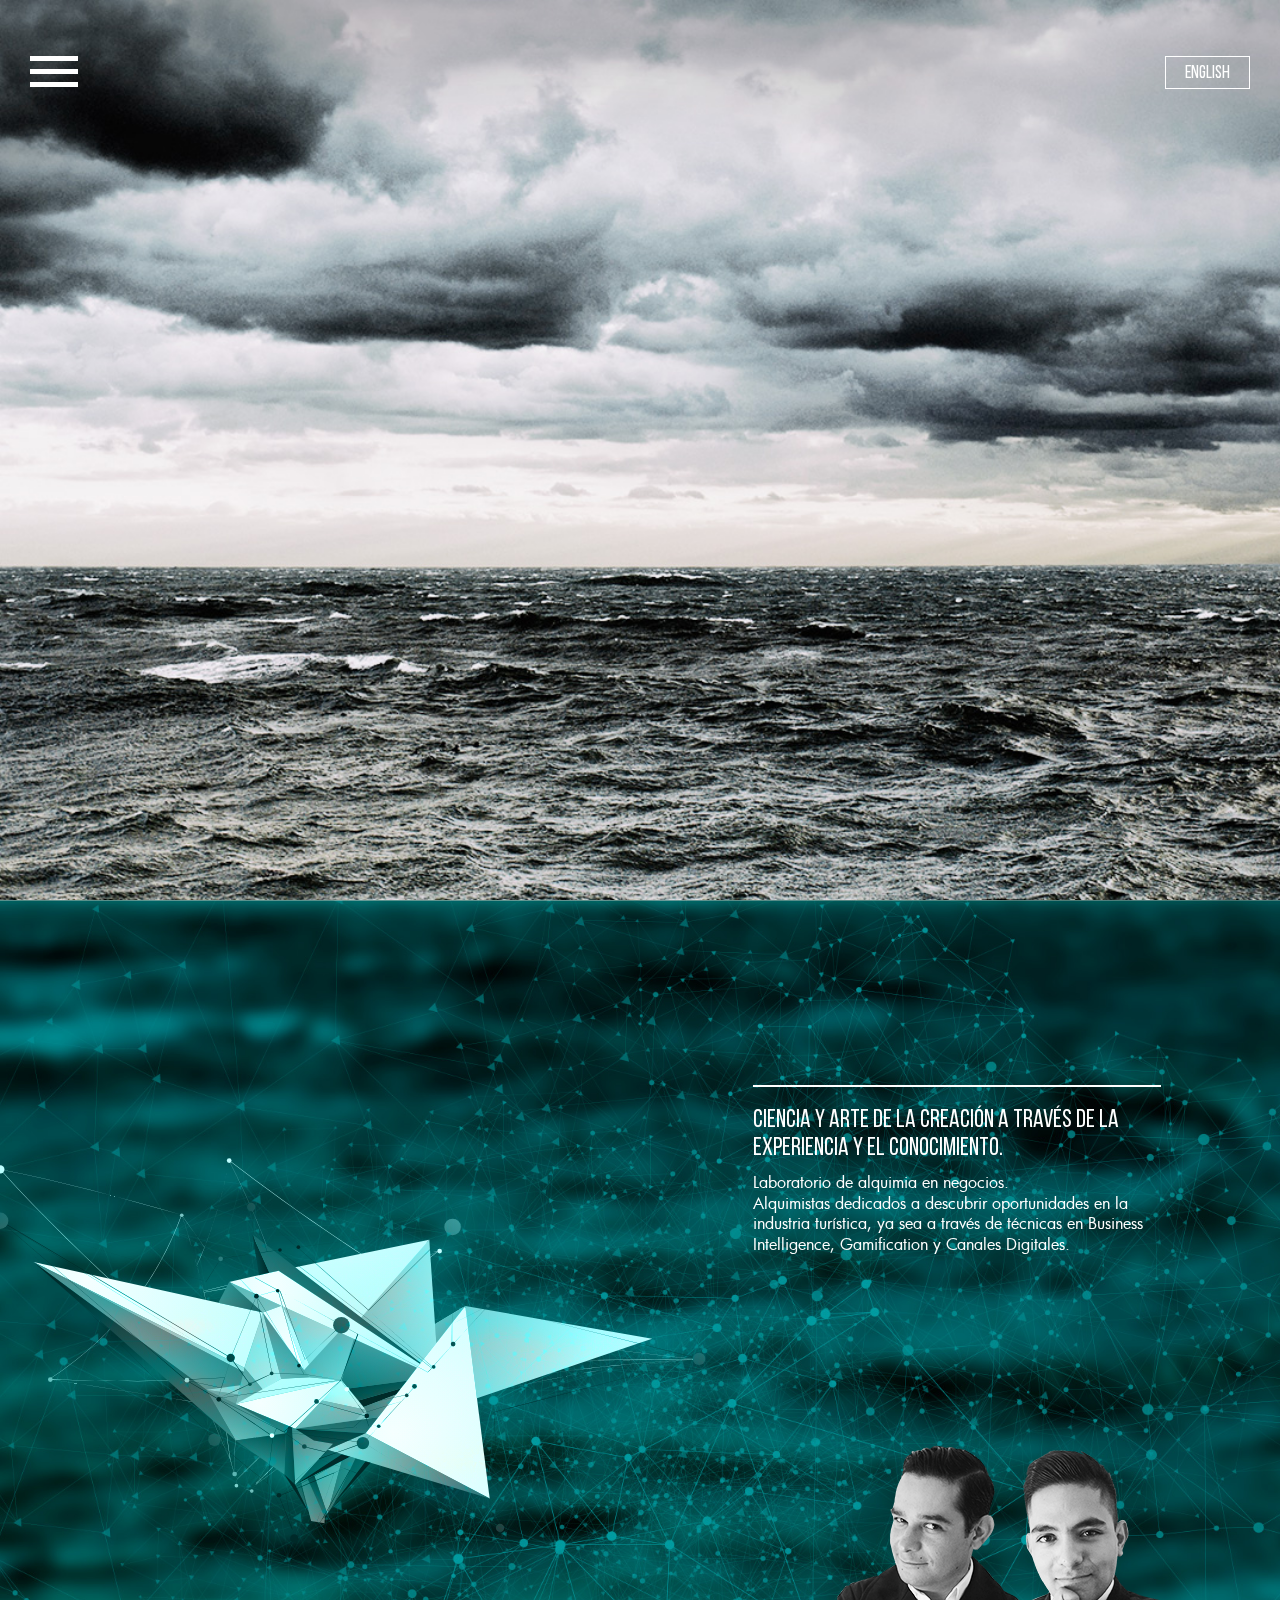
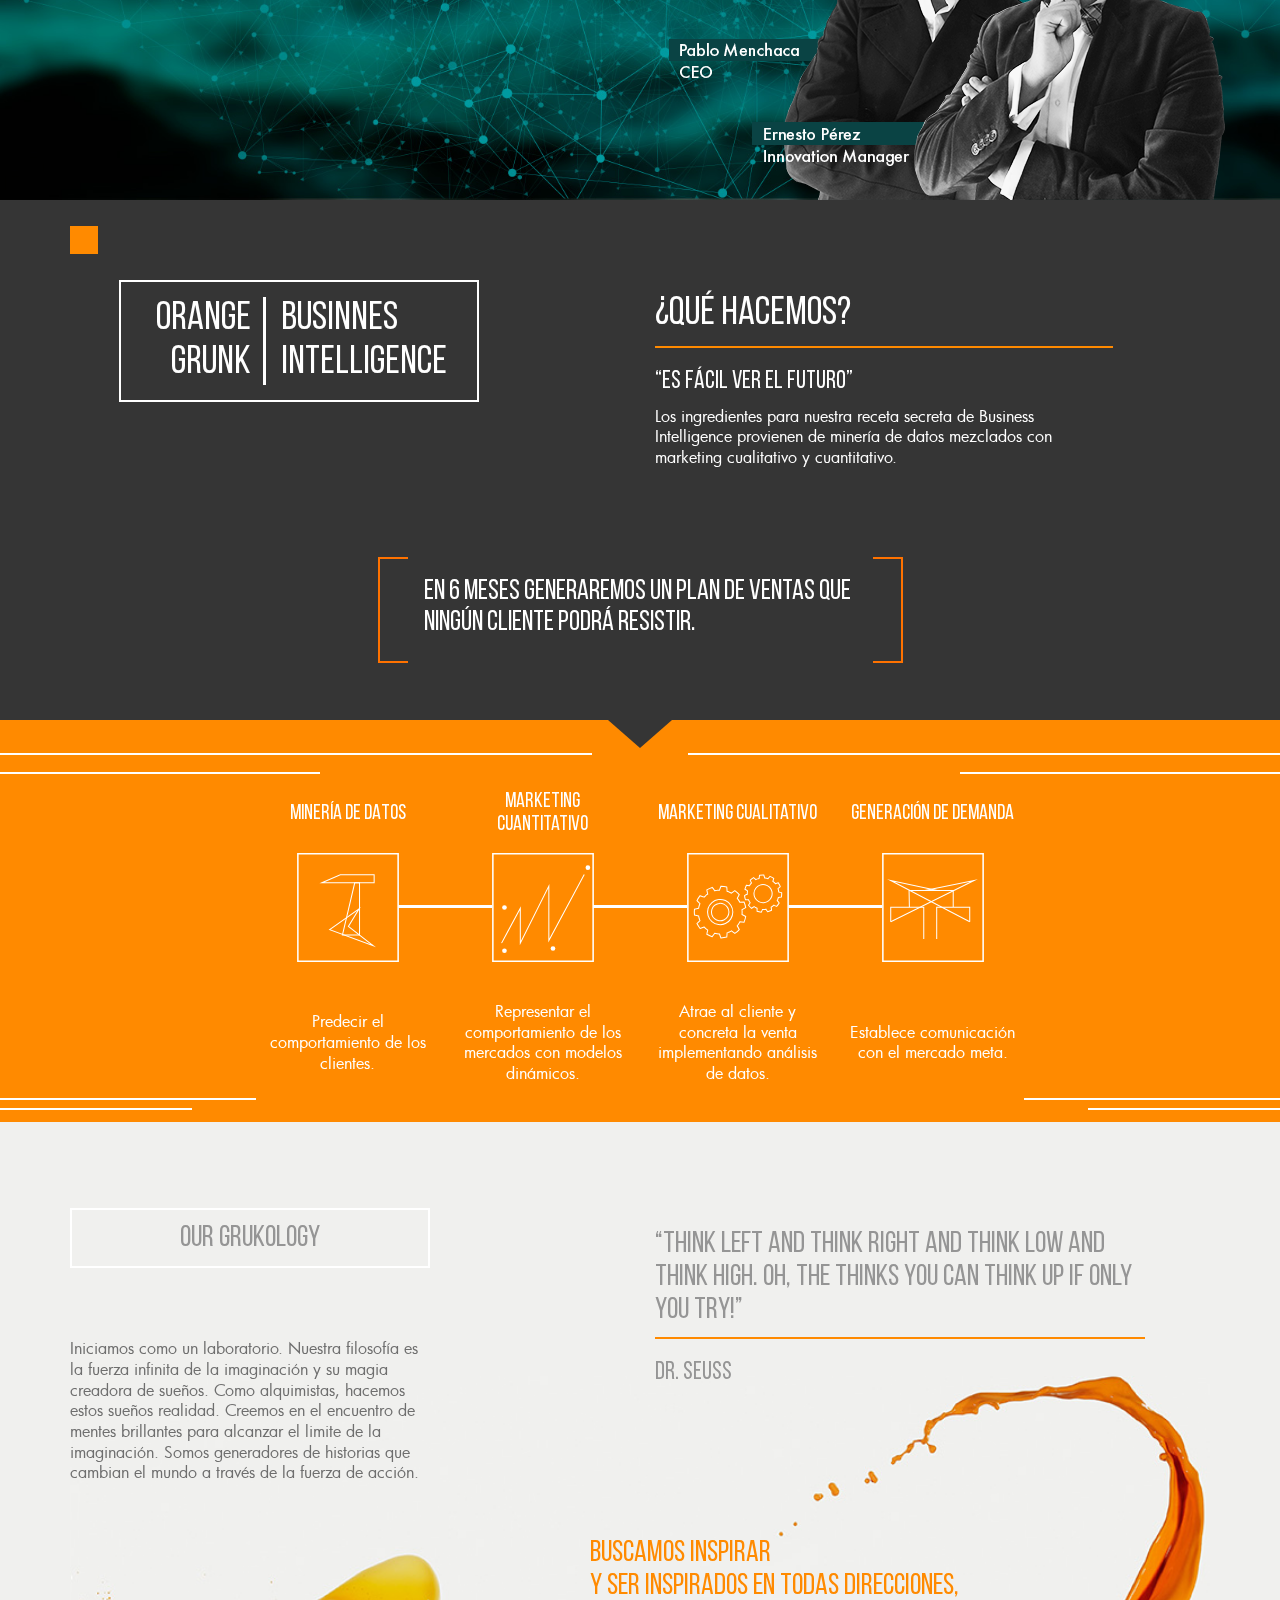
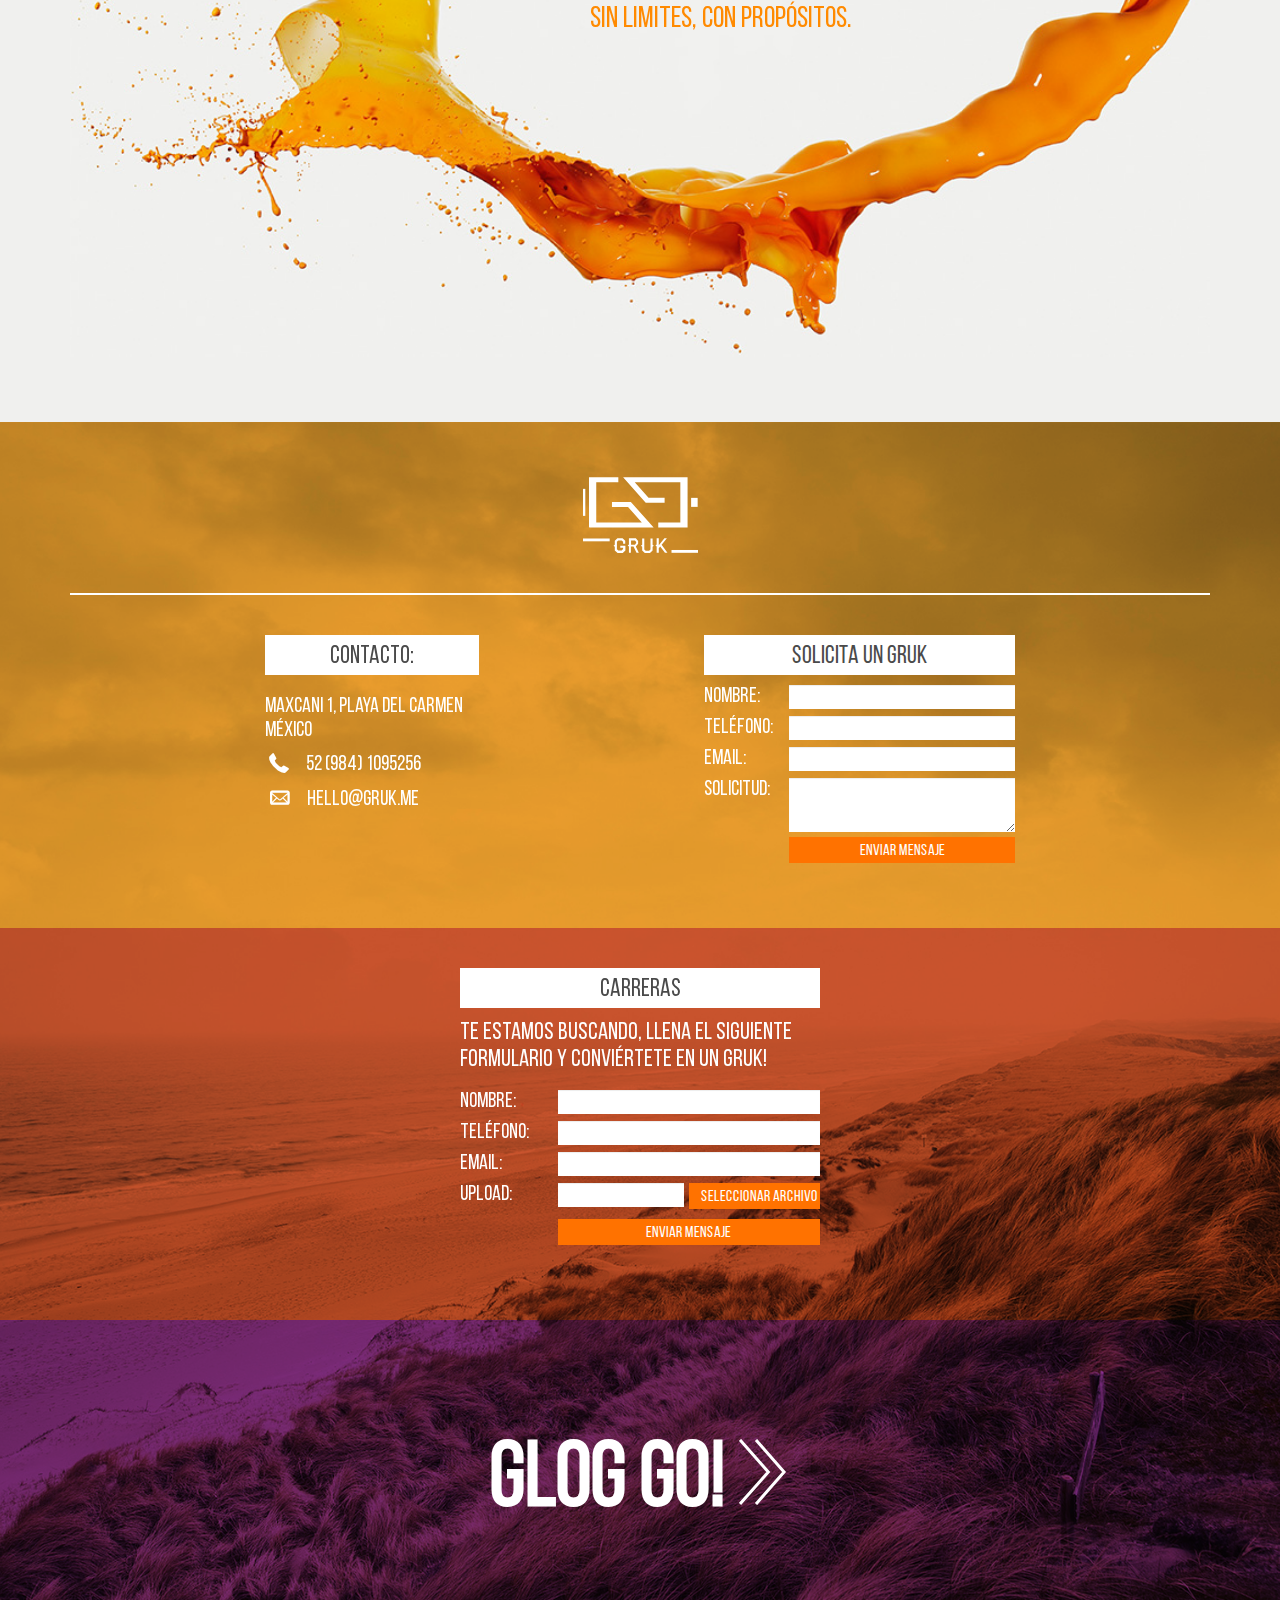
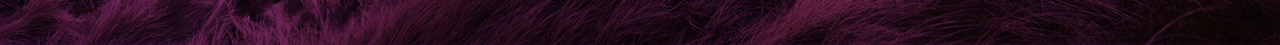
==== commit 2be4de82: "added mailing" ====
--- a/site/index.html
+++ b/site/index.html
@@ -84,7 +84,7 @@
                                 </div>
                                 <div class="row">
                                     <div class="col-md-1 col-sm-1 col-xs-1"></div>
-                                    <div class="col-md-10 col-sm-10 col-xs-10 test">
+                                    <div class="col-md-10 col-sm-10 col-xs-10">
                                         <div id="homepage">
                                             <div id="block1">
                                                 <div class="card-container home">
@@ -501,7 +501,8 @@
                                     <div class="row">
                                         <div class="col-md-12">
                                             <h3 class="sustrato">Solicita un Gruk</h3>
-                                            <form class="form-horizontal" id="iSolicitud">
+                                            <div class="form-horizontal" id="iSolicitud" >
+                                                <div id="contact_results"></div>
                                                 <div class="form-group">
                                                     <label for="iSolicitaNombre" class="col-sm-3 control-label">Nombre:</label>
                                                     <div class="col-sm-9">
@@ -528,10 +529,10 @@
                                                 </div>
                                                 <div class="form-group">
                                                     <div class="col-sm-offset-3 col-sm-9">
-                                                        <button type="submit" class="btn btn-default  btn-block">ENVIAR MENSAJE</button>
+                                                        <button type="submit" class="btn btn-default  btn-block" id="submit_contacto">ENVIAR MENSAJE</button>
                                                     </div>
                                                 </div>
-                                            </form>
+                                            </div>
                                         </div>
                                     </div>
                                 </div>
@@ -541,61 +542,62 @@
                 </div>
             </section>
             <section id="carreras" class="">
-                <div class="overlay"></div>
-                <div class="container">
-                    <div class="row">
-                        <div class="col-md-offset-4 col-md-4">
-                             <div class="row">
-                                <div class="col-md-12 formaCarreras">
-                                    <h3 class="sustrato carreras">Carreras</h3>
-                                    <h4>Te estamos buscando, llena el siguiente formulario y conviértete en un Gruk!</h4>
-                                    <form class="form-horizontal" id="iCarrera">
-                                        <div class="form-group">
-                                            <label for="iSolicitaNombre" class="col-sm-3 control-label">Nombre:</label>
-                                            <div class="col-sm-9">
-                                                <input type="text" class="form-control" id="iCarreraNombre">
-                                            </div>
-                                        </div>
-                                        <div class="form-group">
-                                            <label for="iCarreraTel" class="col-sm-3 control-label">Teléfono:</label>
-                                            <div class="col-sm-9">
-                                                <input type="number" class="form-control" id="iCarreraTel">
-                                            </div>
-                                        </div>
-                                        <div class="form-group">
-                                            <label for="iCarreraEmail" class="col-sm-3 control-label">Email:</label>
-                                            <div class="col-sm-9">
-                                                <input type="email" class="form-control" id="iCarreraEmail">
-                                            </div>
-                                        </div>
-                                        <div class="form-group">
-                                            <label for="iCarreraSolicitud" class="col-sm-3 control-label">Upload:</label>
-                                            <div class="col-sm-9">
-                                                <div class="row">
-                                                    <div class="col-md-6 noRight">
-                                                        <input type="text" class="form-control" id="iCarreraFileName">
-                                                    </div>
-                                                    <div class="col-md-6 noLeft">
-                                                        <label class="customUpload">
-                                                            <input type="file" id="iCarreraCV" value="Upload">
-                                                            <span class="btn btn-default btn-block">Seleccionar<span class="visible-lg-blog"> archivo</span></span>
-                                                        </label>
-                                                    </div>
-                                                </div>
-                                                
-                                            </div>
-                                        </div>
-                                        <div class="form-group">
-                                            <div class="col-sm-offset-3 col-sm-9">
-                                                <button type="submit" class="btn btn-default btn-block">ENVIAR MENSAJE</button>
-                                            </div>
-                                        </div>
-                                    </form>
-                                </div>
+              <div class="overlay"></div>
+              <div class="container">
+                <div class="row">
+                  <div class="col-md-offset-4 col-md-4" id="iCarrera">
+                   <div class="row">
+                    <div class="col-md-12 formaCarreras">
+                      <h3 class="sustrato carreras">Carreras</h3>
+                      <h4>Te estamos buscando, llena el siguiente formulario y conviértete en un Gruk!</h4>
+                      <div id="contact_results"></div>
+                      <div class="form-horizontal">
+                        <div class="form-group">
+                          <label for="iSolicitaNombre" class="col-sm-3 control-label">Nombre:</label>
+                          <div class="col-sm-9">
+                            <input type="text" class="form-control" id="iCarreraNombre">
+                          </div>
+                        </div>
+                        <div class="form-group">
+                          <label for="iCarreraTel" class="col-sm-3 control-label">Teléfono:</label>
+                          <div class="col-sm-9">
+                            <input type="number" class="form-control" id="iCarreraTel">
+                          </div>
+                        </div>
+                        <div class="form-group">
+                          <label for="iCarreraEmail" class="col-sm-3 control-label">Email:</label>
+                          <div class="col-sm-9">
+                            <input type="email" class="form-control" id="iCarreraEmail">
+                          </div>
+                        </div>
+                        <div class="form-group">
+                          <label for="iCarreraSolicitud" class="col-sm-3 control-label">Upload:</label>
+                          <div class="col-sm-9">
+                            <div class="row">
+                              <div class="col-md-6 noRight">
+                                <input type="text" class="form-control" id="iCarreraFileName">
+                              </div>
+                              <div class="col-md-6 noLeft">
+                                <label class="customUpload">
+                                  <input type="file" id="iCarreraCV" value="Upload">
+                                  <span class="btn btn-default btn-block">Seleccionar<span class="visible-lg-blog"> archivo</span></span>
+                                </label>
+                              </div>
                             </div>
-                        </div>
-                    </div>
-                </div>
+
+                          </div>
+                        </div>
+                        <div class="form-group">
+                          <div class="col-sm-offset-3 col-sm-9">
+                            <button type="submit" class="btn btn-default btn-block" id="submit_carrera">ENVIAR MENSAJE</button>
+                          </div>
+                        </div>
+                      </div>
+                    </div>
+                  </div>
+                </div>
+              </div>
+            </div>
             </section>
             <section id="glog">
                 <div class="overlay"></div>
@@ -629,49 +631,49 @@
                 <div class="col-md-12">
                     <ul>
                         <li>
-                            <a href="">
+                            <a data-anchor="inicio">
                                 <span class="separador top"></span>
                                 INICIO
                                 <span class="separador bottom"></span>
                             </a>
                         </li>
                         <li>
-                            <a href="">
+                            <a data-anchor="archemy">
                                 <span class="separador top"></span>
                                 ¿QUIÉNES SOMOS?
                                 <span class="separador bottom"></span>
                             </a>
                         </li>
                         <li>
-                            <a href="">
+                            <a data-anchor="quehacemos">
                                 <span class="separador top"></span>
                                 ¿QUÉ HACEMOS?
                                 <span class="separador bottom"></span>
                             </a>
                         </li>
                         <li>
-                            <a href="">
+                            <a data-anchor="ourgrukology">
                                 <span class="separador top"></span>
                                 GRUKOLOGY
                                 <span class="separador bottom"></span>
                             </a>
                         </li>
                         <li>
-                            <a href="">
+                            <a data-anchor="contacto">
                                 <span class="separador top"></span>
                                 CONTACTO - SOLICITA UN GRUK
                                 <span class="separador bottom"></span>
                             </a>
                         </li>
                         <li>
-                            <a href="">
+                            <a data-anchor="carreras">
                                 <span class="separador top"></span>
                                 CARRERAS
                                 <span class="separador bottom"></span>
                             </a>
                         </li>
                         <li>
-                            <a href="">
+                            <a data-anchor="glog">
                                 <span class="separador top"></span>
                                 GLOG
                                 <span class="separador bottom"></span>
--- a/site/css/style.css
+++ b/site/css/style.css
@@ -8834,15 +8834,21 @@
 }
 
 /* line 163, style.scss */
-.card-container > div > div .content {
+.loaded .card-container > div {
+  width: 100%;
   position: relative;
 }
-/* line 166, style.scss */
-.card-container > div > div .frame {
+
+/* line 169, style.scss */
+.card-container .content {
+  position: relative;
+}
+/* line 172, style.scss */
+.card-container .frame {
   position: absolute;
 }
-/* line 168, style.scss */
-.card-container > div > div .frame > div {
+/* line 174, style.scss */
+.card-container .frame > div {
   -webkit-transition-property: "width,height";
   transition-property: "width,height";
   -webkit-transition-duration: 0.73s;
@@ -8854,57 +8860,57 @@
   position: absolute;
   background: #fff;
 }
-/* line 174, style.scss */
-.card-container > div > div .frame.top {
+/* line 180, style.scss */
+.card-container .frame.top {
   left: 0;
   top: 0;
   width: 100%;
   height: 2px;
 }
-/* line 179, style.scss */
-.card-container > div > div .frame.top > div {
+/* line 185, style.scss */
+.card-container .frame.top > div {
   left: 0;
   top: 0;
   width: 0;
   height: 100%;
 }
-/* line 186, style.scss */
-.card-container > div > div .frame.right {
+/* line 192, style.scss */
+.card-container .frame.right {
   right: 0;
   top: 0;
   width: 2px;
   height: 100%;
 }
-/* line 191, style.scss */
-.card-container > div > div .frame.right > div {
+/* line 197, style.scss */
+.card-container .frame.right > div {
   left: 0;
   top: 0;
   width: 100%;
   height: 0;
 }
-/* line 198, style.scss */
-.card-container > div > div .frame.bottom {
+/* line 204, style.scss */
+.card-container .frame.bottom {
   right: 0;
   bottom: 0;
   width: 100%;
   height: 2px;
 }
-/* line 203, style.scss */
-.card-container > div > div .frame.bottom > div {
+/* line 209, style.scss */
+.card-container .frame.bottom > div {
   right: 0;
   top: 0;
   width: 0;
   height: 100%;
 }
-/* line 210, style.scss */
-.card-container > div > div .frame.left {
+/* line 216, style.scss */
+.card-container .frame.left {
   left: 0;
   bottom: 0;
   width: 2px;
   height: 100%;
 }
-/* line 215, style.scss */
-.card-container > div > div .frame.left > div {
+/* line 221, style.scss */
+.card-container .frame.left > div {
   left: 0;
   bottom: 0;
   width: 100%;
@@ -8914,32 +8920,32 @@
 /*===============================
 =            squares            =
 ===============================*/
-/* line 227, style.scss */
+/* line 233, style.scss */
 .square {
   background-color: #ff8a00;
   display: block;
 }
-/* line 230, style.scss */
+/* line 236, style.scss */
 .square.tiny {
   width: 12px;
   height: 12px;
 }
-/* line 234, style.scss */
+/* line 240, style.scss */
 .square.small {
   width: 18px;
   height: 18px;
 }
-/* line 238, style.scss */
+/* line 244, style.scss */
 .square.normal {
   width: 28px;
   height: 28px;
 }
-/* line 242, style.scss */
+/* line 248, style.scss */
 .square.big {
   width: 48px;
   height: 48px;
 }
-/* line 246, style.scss */
+/* line 252, style.scss */
 .square.bordered {
   background-color: transparent;
   border: 3px solid #ff8a00;
@@ -8951,14 +8957,18 @@
 /*==============================
 =            Inicio            =
 ==============================*/
-/* line 256, style.scss */
+/* line 262, style.scss */
 #inicio .container,
 #inicio .container > .row,
 #inicio .container > .row > div,
 #inicio .menuIntroCont {
   height: 100%;
 }
-/* line 262, style.scss */
+/* line 268, style.scss */
+#inicio #homepage {
+  margin-top: 40%;
+}
+/* line 271, style.scss */
 #inicio .menuIntroBack {
   width: 100%;
   height: 0;
@@ -8968,93 +8978,98 @@
   -o-transition: all 0.5s ease-in-out 0s;
   transition: all 0.5s ease-in-out 0s;
 }
-/* line 269, style.scss */
+/* line 278, style.scss */
 #inicio .logoContainer {
   background-color: #fff;
   background-color: rgba(255, 255, 255, 0.2);
   margin-top: -100%;
   height: 100%;
-  -webkit-transition: all 0.55s ease-in-out 0.45s;
-  -o-transition: all 0.55s ease-in-out 0.45s;
-  transition: all 0.55s ease-in-out 0.45s;
-}
-/* line 276, style.scss */
+  -webkit-transition: all 0.75s ease-in-out 0.45s;
+  -o-transition: all 0.75s ease-in-out 0.45s;
+  transition: all 0.75s ease-in-out 0.45s;
+}
+/* line 285, style.scss */
 #inicio .logoContainer object {
   max-width: 94px;
   margin: 50px auto 0 auto;
   display: block;
   margin-bottom: 20px;
-  -webkit-transition: all 0.75s ease-in-out 1s;
-  -o-transition: all 0.75s ease-in-out 1s;
-  transition: all 0.75s ease-in-out 1s;
+  -webkit-transition: all 0.75s ease-in-out 1.2s;
+  -o-transition: all 0.75s ease-in-out 1.2s;
+  transition: all 0.75s ease-in-out 1.2s;
 }
 @media (max-width: 991px) {
-  /* line 276, style.scss */
+  /* line 285, style.scss */
   #inicio .logoContainer object {
     max-width: 74px;
     margin-top: 30px;
     margin-bottom: 15px;
   }
 }
-/* line 291, style.scss */
-#inicio .loaded .menuIntroBack {
-  height: 75%;
-}
-/* line 294, style.scss */
-#inicio .loaded .logoContainer {
-  margin-top: 0%;
-}
-/* line 296, style.scss */
-#inicio .loaded .logoContainer object {
-  opacity: 1;
-}
-/* line 301, style.scss */
-#inicio .loaded .card-container > div {
-  width: 100%;
-  position: relative;
-}
-/* line 306, style.scss */
+/* line 300, style.scss */
+#inicio .card-container .frame > div {
+  -webkit-transition-delay: 1.5s;
+  transition-delay: 1.5s;
+}
+/* line 304, style.scss */
 #inicio h2 {
   -webkit-transition-property: color;
   transition-property: color;
   -webkit-transition-duration: 0.73s;
   transition-duration: 0.73s;
-  -webkit-transition-delay: 0.59s;
-  transition-delay: 0.59s;
+  -webkit-transition-delay: 2.25s;
+  transition-delay: 2.25s;
   transition-timing-function: "easeInExpo";
   color: transparent;
 }
-/* line 310, style.scss */
+/* line 309, style.scss */
+#inicio .border > div {
+  -webkit-transition-delay: 2.25s;
+  transition-delay: 2.25s;
+}
+/* line 313, style.scss */
+#inicio .loaded .menuIntroBack {
+  height: 75%;
+}
+/* line 316, style.scss */
+#inicio .loaded .logoContainer {
+  margin-top: 0%;
+}
+/* line 318, style.scss */
+#inicio .loaded .logoContainer object {
+  opacity: 1;
+}
+/* line 322, style.scss */
 #inicio .loaded h2 {
   color: #fff;
 }
 
-/* line 317, style.scss */
+/* line 331, style.scss */
 #ourgrukology .naranja,
 .naranja {
   color: #ff8a00;
 }
 
-/* line 321, style.scss */
+/* line 335, style.scss */
 .separador, .separadorNaranaja {
   background-color: #fff;
   width: 100%;
   height: 2px;
 }
 
-/* line 326, style.scss */
+/* line 340, style.scss */
 .separadorNaranaja {
   background-color: #ff8a00;
 }
 
-/* line 330, style.scss */
+/* line 344, style.scss */
 .triScroll {
   margin: 40px auto 0;
   height: 21px;
   width: 35px;
   position: relative;
 }
-/* line 335, style.scss */
+/* line 349, style.scss */
 .triScroll .triScrollObject {
   display: block;
   max-width: 35px;
@@ -9068,7 +9083,7 @@
   -webkit-transition-delay: 0.6s;
   transition-delay: 0.6s;
 }
-/* line 345, style.scss */
+/* line 359, style.scss */
 .triScroll.loaded .triScrollObject {
   bottom: 0;
   opacity: 1;
@@ -9076,14 +9091,14 @@
 
 /* animacion inicio
 --------------------------------------------------------------------------------------- */
-/* line 419, style.scss */
+/* line 433, style.scss */
 .loaded .border > div,
 .loaded .card-container > div > div .frame > div {
   width: 100%;
   height: 100%;
 }
 
-/* line 425, style.scss */
+/* line 439, style.scss */
 .border {
   position: absolute;
   right: 0;
@@ -9091,7 +9106,7 @@
   width: 3px;
   height: 100%;
 }
-/* line 431, style.scss */
+/* line 445, style.scss */
 .border div {
   transition-duration: 0.5s;
   -webkit-transition-duration: 0.5s;
@@ -9103,7 +9118,7 @@
   height: 0;
 }
 
-/* line 443, style.scss */
+/* line 457, style.scss */
 .title2 h2 {
   -webkit-transition-property: color;
   transition-property: color;
@@ -9114,43 +9129,36 @@
   transition-timing-function: "easeInExpo";
   color: transparent;
 }
-/* line 446, style.scss */
+/* line 460, style.scss */
 .loaded .title2 h2 {
   color: #fff;
 }
 
-/* line 451, style.scss */
+/* line 465, style.scss */
 .verCent > div {
   display: table;
   height: 122px;
 }
-/* line 454, style.scss */
+/* line 468, style.scss */
 .verCent > div > div {
   display: table-cell;
   vertical-align: middle;
 }
-/* line 459, style.scss */
+/* line 473, style.scss */
 .verCent h2 {
   margin: 0;
 }
-/* line 462, style.scss */
+/* line 476, style.scss */
 .verCent .text-right {
   position: relative;
 }
-/* line 465, style.scss */
+/* line 479, style.scss */
 .verCent .text-right > div {
   margin-right: -15px;
 }
 
-/* line 470, style.scss */
-.test {
-  position: absolute;
-  right: 40px;
-  bottom: 50px;
-}
-
 /*formas*/
-/* line 479, style.scss */
+/* line 493, style.scss */
 .sustrato {
   background: #fff;
   width: 100%;
@@ -9159,12 +9167,12 @@
   padding: 8px 0 5px;
 }
 
-/* line 486, style.scss */
+/* line 500, style.scss */
 .form-group {
   margin-bottom: 5px;
 }
 
-/* line 489, style.scss */
+/* line 503, style.scss */
 .form-control {
   font-family: 'futura_bkbook';
   color: #4a4a4a;
@@ -9173,13 +9181,13 @@
   height: 24px;
 }
 
-/* line 496, style.scss */
+/* line 510, style.scss */
 #iSolicitaTel,
 input[type="number"] {
   padding: 0 12px;
 }
 
-/* line 500, style.scss */
+/* line 514, style.scss */
 .form-horizontal .control-label {
   font-size: 21px;
   text-align: left;
@@ -9187,7 +9195,7 @@
   margin-top: -2px;
 }
 
-/* line 506, style.scss */
+/* line 520, style.scss */
 .btn {
   border-radius: 0;
   border: none;
@@ -9201,24 +9209,24 @@
   transition: all 0.3s ease-in-out;
 }
 
-/* line 516, style.scss */
+/* line 530, style.scss */
 .btn:hover {
   background-color: #4a4a4a;
   color: #fff;
 }
 
-/* line 520, style.scss */
+/* line 534, style.scss */
 .noRight {
   padding-right: 5px;
 }
 
-/* line 523, style.scss */
+/* line 537, style.scss */
 .noLeft {
   padding-left: 0;
 }
 
 /*MENU*/
-/* line 528, style.scss */
+/* line 542, style.scss */
 .menuOver {
   width: 100%;
   background-color: rgba(255, 138, 0, 0.9);
@@ -9227,20 +9235,20 @@
   z-index: 3;
   display: none;
 }
-/* line 535, style.scss */
+/* line 549, style.scss */
 .menuOver .container {
   opacity: 0;
 }
-/* line 538, style.scss */
+/* line 552, style.scss */
 .menuOver ul {
   padding: 5% 0 0 0;
   text-align: center;
 }
-/* line 541, style.scss */
+/* line 555, style.scss */
 .menuOver ul li {
   list-style: none;
 }
-/* line 545, style.scss */
+/* line 559, style.scss */
 .menuOver a {
   width: 100%;
   font: 16px 'futura_bkbook';
@@ -9248,11 +9256,11 @@
   padding: 10px;
   border-bottom: 2px solid rgba(255, 255, 255, 0.5);
 }
-/* line 551, style.scss */
+/* line 565, style.scss */
 .menuOver a:hover .separador, .menuOver a:hover .separadorNaranaja {
   background-color: #fff;
 }
-/* line 555, style.scss */
+/* line 569, style.scss */
 .menuOver .separador, .menuOver .separadorNaranaja {
   max-width: 34px;
   margin: 0 auto;
@@ -9262,17 +9270,17 @@
   -o-transition: all 0.25s;
   transition: all 0.25s;
 }
-/* line 562, style.scss */
+/* line 576, style.scss */
 .menuOver .top {
   margin-bottom: 3px;
 }
-/* line 565, style.scss */
+/* line 579, style.scss */
 .menuOver .bottom {
   margin-top: 3px;
 }
 
 /*ESTRUCTUTA*/
-/* line 570, style.scss */
+/* line 584, style.scss */
 #imagenBack {
   position: relative;
   background: url("../img/backHome.jpg") no-repeat center center fixed;
@@ -9284,7 +9292,7 @@
   width: 100%;
 }
 
-/* line 575, style.scss */
+/* line 589, style.scss */
 #archemy {
   position: relative;
   background: url("../img/backAlchemy.jpg") no-repeat center center ;
@@ -9294,38 +9302,38 @@
   background-size: cover;
   overflow: hidden;
 }
-/* line 578, style.scss */
+/* line 592, style.scss */
 #archemy .container {
   position: relative;
 }
-/* line 581, style.scss */
+/* line 595, style.scss */
 #archemy .card-container {
   margin-top: 65px;
 }
-/* line 583, style.scss */
+/* line 597, style.scss */
 #archemy .card-container > div {
   position: relative;
 }
-/* line 585, style.scss */
+/* line 599, style.scss */
 .loaded #archemy .card-container > div {
   width: 100%;
 }
-/* line 590, style.scss */
+/* line 604, style.scss */
 #archemy .alquimia {
   margin-top: 135px;
 }
-/* line 593, style.scss */
+/* line 607, style.scss */
 #archemy .loaded .frame > div {
   width: 100%;
   height: 100%;
 }
-/* line 597, style.scss */
+/* line 611, style.scss */
 #archemy .alquimia h2 {
   display: block;
   height: 40px;
   clear: both;
 }
-/* line 601, style.scss */
+/* line 615, style.scss */
 #archemy .alquimia h2 span {
   -webkit-transition-property: all;
   transition-property: all;
@@ -9337,162 +9345,162 @@
   float: left;
   padding-top: 1em;
 }
-/* line 611, style.scss */
+/* line 625, style.scss */
 #archemy .alquimia h2 span:nth-child(1) {
   -webkit-transition-delay: 0.03s;
   transition-delay: 0.03s;
 }
-/* line 611, style.scss */
+/* line 625, style.scss */
 #archemy .alquimia h2 span:nth-child(2) {
   -webkit-transition-delay: 0.06s;
   transition-delay: 0.06s;
 }
-/* line 611, style.scss */
+/* line 625, style.scss */
 #archemy .alquimia h2 span:nth-child(3) {
   -webkit-transition-delay: 0.09s;
   transition-delay: 0.09s;
 }
-/* line 611, style.scss */
+/* line 625, style.scss */
 #archemy .alquimia h2 span:nth-child(4) {
   -webkit-transition-delay: 0.12s;
   transition-delay: 0.12s;
 }
-/* line 611, style.scss */
+/* line 625, style.scss */
 #archemy .alquimia h2 span:nth-child(5) {
   -webkit-transition-delay: 0.15s;
   transition-delay: 0.15s;
 }
-/* line 611, style.scss */
+/* line 625, style.scss */
 #archemy .alquimia h2 span:nth-child(6) {
   -webkit-transition-delay: 0.18s;
   transition-delay: 0.18s;
 }
-/* line 611, style.scss */
+/* line 625, style.scss */
 #archemy .alquimia h2 span:nth-child(7) {
   -webkit-transition-delay: 0.21s;
   transition-delay: 0.21s;
 }
-/* line 611, style.scss */
+/* line 625, style.scss */
 #archemy .alquimia h2 span:nth-child(8) {
   -webkit-transition-delay: 0.24s;
   transition-delay: 0.24s;
 }
-/* line 611, style.scss */
+/* line 625, style.scss */
 #archemy .alquimia h2 span:nth-child(9) {
   -webkit-transition-delay: 0.27s;
   transition-delay: 0.27s;
 }
-/* line 611, style.scss */
+/* line 625, style.scss */
 #archemy .alquimia h2 span:nth-child(10) {
   -webkit-transition-delay: 0.3s;
   transition-delay: 0.3s;
 }
-/* line 611, style.scss */
+/* line 625, style.scss */
 #archemy .alquimia h2 span:nth-child(11) {
   -webkit-transition-delay: 0.33s;
   transition-delay: 0.33s;
 }
-/* line 611, style.scss */
+/* line 625, style.scss */
 #archemy .alquimia h2 span:nth-child(12) {
   -webkit-transition-delay: 0.36s;
   transition-delay: 0.36s;
 }
-/* line 611, style.scss */
+/* line 625, style.scss */
 #archemy .alquimia h2 span:nth-child(13) {
   -webkit-transition-delay: 0.39s;
   transition-delay: 0.39s;
 }
-/* line 611, style.scss */
+/* line 625, style.scss */
 #archemy .alquimia h2 span:nth-child(14) {
   -webkit-transition-delay: 0.42s;
   transition-delay: 0.42s;
 }
-/* line 611, style.scss */
+/* line 625, style.scss */
 #archemy .alquimia h2 span:nth-child(15) {
   -webkit-transition-delay: 0.45s;
   transition-delay: 0.45s;
 }
-/* line 611, style.scss */
+/* line 625, style.scss */
 #archemy .alquimia h2 span:nth-child(16) {
   -webkit-transition-delay: 0.48s;
   transition-delay: 0.48s;
 }
-/* line 611, style.scss */
+/* line 625, style.scss */
 #archemy .alquimia h2 span:nth-child(17) {
   -webkit-transition-delay: 0.51s;
   transition-delay: 0.51s;
 }
-/* line 611, style.scss */
+/* line 625, style.scss */
 #archemy .alquimia h2 span:nth-child(18) {
   -webkit-transition-delay: 0.54s;
   transition-delay: 0.54s;
 }
-/* line 611, style.scss */
+/* line 625, style.scss */
 #archemy .alquimia h2 span:nth-child(19) {
   -webkit-transition-delay: 0.57s;
   transition-delay: 0.57s;
 }
-/* line 611, style.scss */
+/* line 625, style.scss */
 #archemy .alquimia h2 span:nth-child(20) {
   -webkit-transition-delay: 0.6s;
   transition-delay: 0.6s;
 }
-/* line 611, style.scss */
+/* line 625, style.scss */
 #archemy .alquimia h2 span:nth-child(21) {
   -webkit-transition-delay: 0.63s;
   transition-delay: 0.63s;
 }
-/* line 611, style.scss */
+/* line 625, style.scss */
 #archemy .alquimia h2 span:nth-child(22) {
   -webkit-transition-delay: 0.66s;
   transition-delay: 0.66s;
 }
-/* line 611, style.scss */
+/* line 625, style.scss */
 #archemy .alquimia h2 span:nth-child(23) {
   -webkit-transition-delay: 0.69s;
   transition-delay: 0.69s;
 }
-/* line 611, style.scss */
+/* line 625, style.scss */
 #archemy .alquimia h2 span:nth-child(24) {
   -webkit-transition-delay: 0.72s;
   transition-delay: 0.72s;
 }
-/* line 611, style.scss */
+/* line 625, style.scss */
 #archemy .alquimia h2 span:nth-child(25) {
   -webkit-transition-delay: 0.75s;
   transition-delay: 0.75s;
 }
-/* line 611, style.scss */
+/* line 625, style.scss */
 #archemy .alquimia h2 span:nth-child(26) {
   -webkit-transition-delay: 0.78s;
   transition-delay: 0.78s;
 }
-/* line 611, style.scss */
+/* line 625, style.scss */
 #archemy .alquimia h2 span:nth-child(27) {
   -webkit-transition-delay: 0.81s;
   transition-delay: 0.81s;
 }
-/* line 611, style.scss */
+/* line 625, style.scss */
 #archemy .alquimia h2 span:nth-child(28) {
   -webkit-transition-delay: 0.84s;
   transition-delay: 0.84s;
 }
-/* line 611, style.scss */
+/* line 625, style.scss */
 #archemy .alquimia h2 span:nth-child(29) {
   -webkit-transition-delay: 0.87s;
   transition-delay: 0.87s;
 }
-/* line 611, style.scss */
+/* line 625, style.scss */
 #archemy .alquimia h2 span:nth-child(30) {
   -webkit-transition-delay: 0.9s;
   transition-delay: 0.9s;
 }
-/* line 617, style.scss */
+/* line 631, style.scss */
 #archemy .alquimia h2.loaded span {
   padding-top: 0;
 }
 
-/* line 623, style.scss */
+/* line 637, style.scss */
 #backPortrai {
   position: relative;
   background: url("../img/portrait.jpg") no-repeat center center ;
@@ -9502,55 +9510,55 @@
   background-size: cover;
 }
 
-/* line 626, style.scss */
+/* line 640, style.scss */
 #imgSocios {
   bottom: 0;
   right: 0;
   position: absolute;
 }
 
-/* line 631, style.scss */
+/* line 645, style.scss */
 #quehacemos {
   background-color: #353535;
 }
-/* line 633, style.scss */
+/* line 647, style.scss */
 #quehacemos .boxTitleContainer {
   margin-top: 80px;
 }
-/* line 636, style.scss */
+/* line 650, style.scss */
 #quehacemos .explain {
   margin-top: 72px;
 }
-/* line 639, style.scss */
+/* line 653, style.scss */
 #quehacemos .generaremos {
   font-size: 28px;
 }
-/* line 642, style.scss */
+/* line 656, style.scss */
 #quehacemos .square1 {
   margin-top: 26px;
 }
-/* line 645, style.scss */
+/* line 659, style.scss */
 #quehacemos .semiWrapper {
   margin: 80px 0 50px;
 }
-/* line 648, style.scss */
+/* line 662, style.scss */
 #quehacemos .borderNanja {
   border: 2px solid #ff7200;
   display: inline-block;
   height: 106px;
   width: 30px;
 }
-/* line 654, style.scss */
+/* line 668, style.scss */
 #quehacemos .borderNanja.left {
   border-right: none;
 }
-/* line 657, style.scss */
+/* line 671, style.scss */
 #quehacemos .borderNanja.right {
   border-left: none;
   float: right;
 }
 
-/* line 663, style.scss */
+/* line 677, style.scss */
 .imgArchemyFigure object {
   mix-blend-mode: luminosity;
   width: 140%;
@@ -9558,128 +9566,128 @@
   margin-left: -20%;
 }
 
-/* line 670, style.scss */
+/* line 684, style.scss */
 #infography {
   background-color: #ff8a00;
   position: relative;
 }
-/* line 673, style.scss */
+/* line 687, style.scss */
 #infography .triangleInfo {
   width: 64px;
   margin: 0 auto;
   display: block;
 }
-/* line 678, style.scss */
+/* line 692, style.scss */
 #infography .fullLines {
   position: absolute;
   left: 0;
   width: 100%;
 }
-/* line 682, style.scss */
+/* line 696, style.scss */
 #infography .fullLines.bottom {
   bottom: 0;
   height: 24px;
 }
-/* line 686, style.scss */
+/* line 700, style.scss */
 #infography .fullLines .fullLine {
   height: 2px;
   width: 100%;
   background-color: #fff;
   position: absolute;
 }
-/* line 691, style.scss */
+/* line 705, style.scss */
 #infography .fullLines .fullLine.topUpper {
   top: 5px;
 }
-/* line 694, style.scss */
+/* line 708, style.scss */
 #infography .fullLines .fullLine.topBottom {
   top: 24px;
 }
-/* line 697, style.scss */
+/* line 711, style.scss */
 #infography .fullLines .fullLine.bottomUpper {
   top: 0;
 }
-/* line 700, style.scss */
+/* line 714, style.scss */
 #infography .fullLines .fullLine.bottomBottom {
   bottom: 12px;
 }
-/* line 704, style.scss */
+/* line 718, style.scss */
 #infography .fullLines .separator {
   background-color: #ff8a00;
   display: block;
   height: 7px;
   position: relative;
 }
-/* line 709, style.scss */
+/* line 723, style.scss */
 #infography .fullLines .separator.topUpper {
   margin: 1px auto 0;
   width: 96px;
 }
-/* line 713, style.scss */
+/* line 727, style.scss */
 #infography .fullLines .separator.topBottom {
   margin: 14px auto 0;
   width: 50%;
 }
-/* line 717, style.scss */
+/* line 731, style.scss */
 #infography .fullLines .separator.bottomUpper {
   margin: 0 auto 0;
   width: 60%;
 }
-/* line 721, style.scss */
+/* line 735, style.scss */
 #infography .fullLines .separator.bottomBottom {
   margin: 0 auto 0;
   width: 70%;
 }
-/* line 726, style.scss */
+/* line 740, style.scss */
 #infography .fullLines.infoLine {
   height: 3px;
   left: 0;
   top: 42%;
   background-color: #fff;
 }
-/* line 733, style.scss */
+/* line 747, style.scss */
 #infography .sliderInfography {
   margin: 25px 0 0;
 }
-/* line 736, style.scss */
+/* line 750, style.scss */
 #infography .infoTitle {
   height: 80px;
   display: table;
   width: 100%;
   position: relative;
 }
-/* line 741, style.scss */
+/* line 755, style.scss */
 #infography .infoTitle h4 {
   font-size: 21px;
   font-weight: lighter;
   display: table-cell;
   vertical-align: middle;
 }
-/* line 748, style.scss */
+/* line 762, style.scss */
 #infography .infoImg {
   position: relative;
 }
-/* line 750, style.scss */
+/* line 764, style.scss */
 #infography .infoImg object {
   max-width: 102px;
   margin: 0 auto;
   display: block;
   background-color: #ff8a00;
 }
-/* line 758, style.scss */
+/* line 772, style.scss */
 #infography .infoExplain {
   position: relative;
   height: 160px;
   display: table-cell;
   vertical-align: middle;
 }
-/* line 763, style.scss */
+/* line 777, style.scss */
 #infography .infoExplain p {
   display: table-cell;
   vertical-align: middle;
 }
 
-/* line 769, style.scss */
+/* line 783, style.scss */
 .coverLine {
   width: 50%;
   height: 310px;
@@ -9687,45 +9695,49 @@
   top: 5px;
   background-color: #ff8a00;
 }
-/* line 775, style.scss */
+/* line 789, style.scss */
 .content1 .coverLine {
   left: 0;
 }
-/* line 778, style.scss */
+/* line 792, style.scss */
 .content4 .coverLine {
   right: 0;
 }
 
-/* line 783, style.scss */
+/* line 797, style.scss */
 #ourgrukology {
   background-color: #f0f0ee;
   overflow: hidden;
 }
-/* line 786, style.scss */
+/* line 800, style.scss */
 #ourgrukology .mainOur {
   margin-top: 86px;
   z-index: 2;
   position: relative;
 }
-/* line 791, style.scss */
+/* line 805, style.scss */
 #ourgrukology p {
   color: #6e6e6e;
   margin-top: 70px;
 }
-/* line 795, style.scss */
+/* line 809, style.scss */
 #ourgrukology h2 {
   font-size: 30px;
 }
-/* line 798, style.scss */
+/* line 812, style.scss */
 #ourgrukology h2, #ourgrukology h3 {
   color: #959595;
 }
-/* line 801, style.scss */
+/* line 815, style.scss */
 #ourgrukology .buscamos {
   margin-top: 140px;
 }
-
-/* line 805, style.scss */
+/* line 818, style.scss */
+#ourgrukology .verCent > div {
+  height: 60px;
+}
+
+/* line 823, style.scss */
 #imageLiquid {
   width: 100%;
   z-index: 1;
@@ -9733,65 +9745,65 @@
   position: relative;
 }
 
-/* line 811, style.scss */
+/* line 829, style.scss */
 #contacto p {
   font-size: 21px;
   line-height: 24px;
   font-family: bebas;
 }
 
-/* line 816, style.scss */
+/* line 834, style.scss */
 .formaSolicita {
   margin-bottom: 60px;
 }
 
-/* line 819, style.scss */
+/* line 837, style.scss */
 .direccion {
   margin-bottom: 20px;
 }
 
-/* line 822, style.scss */
+/* line 840, style.scss */
 .icon {
   margin-right: 10px;
 }
-/* line 824, style.scss */
+/* line 842, style.scss */
 .icon.telefono {
   font-size: 20px;
 }
-/* line 827, style.scss */
+/* line 845, style.scss */
 .icon.mail {
   font-size: 21px;
 }
 
-/* line 831, style.scss */
+/* line 849, style.scss */
 #backPortrai h3 {
   margin-top: 40px;
 }
-/* line 833, style.scss */
+/* line 851, style.scss */
 #backPortrai h3 .carreras {
   margin-top: 110px;
 }
 
-/* line 837, style.scss */
+/* line 855, style.scss */
 .formaCarreras {
   margin-bottom: 70px;
 }
-/* line 839, style.scss */
+/* line 857, style.scss */
 .formaCarreras h4 {
   margin: 12px 0 16px;
   line-height: 27px;
 }
 
-/* line 844, style.scss */
+/* line 862, style.scss */
 .customUpload {
   display: block;
 }
-/* line 846, style.scss */
+/* line 864, style.scss */
 .customUpload input {
   display: none;
 }
 
-/* line 850, style.scss */
+/* line 868, style.scss */
 .overlay {
   height: 100%;
   width: 100%;
@@ -9799,12 +9811,12 @@
   mix-blend-mode: multiply;
 }
 
-/* line 856, style.scss */
+/* line 874, style.scss */
 #contacto .overlay {
   background: rgba(255, 150, 0, 0.8);
 }
 
-/* line 859, style.scss */
+/* line 877, style.scss */
 #logoContacto {
   width: 115px;
   margin: 0 auto;
@@ -9812,18 +9824,18 @@
   padding: 55px 0 40px;
 }
 
-/* line 865, style.scss */
+/* line 883, style.scss */
 #carreras .overlay {
   background: rgba(213, 50, 0, 0.8);
 }
 
-/* line 868, style.scss */
+/* line 886, style.scss */
 #glog .overlay {
   background: rgba(118, 0, 147, 0.8);
 }
 
 /*GLOG*/
-/* line 872, style.scss */
+/* line 890, style.scss */
 #glog h1 {
   text-align: center;
   margin: 112px 0;
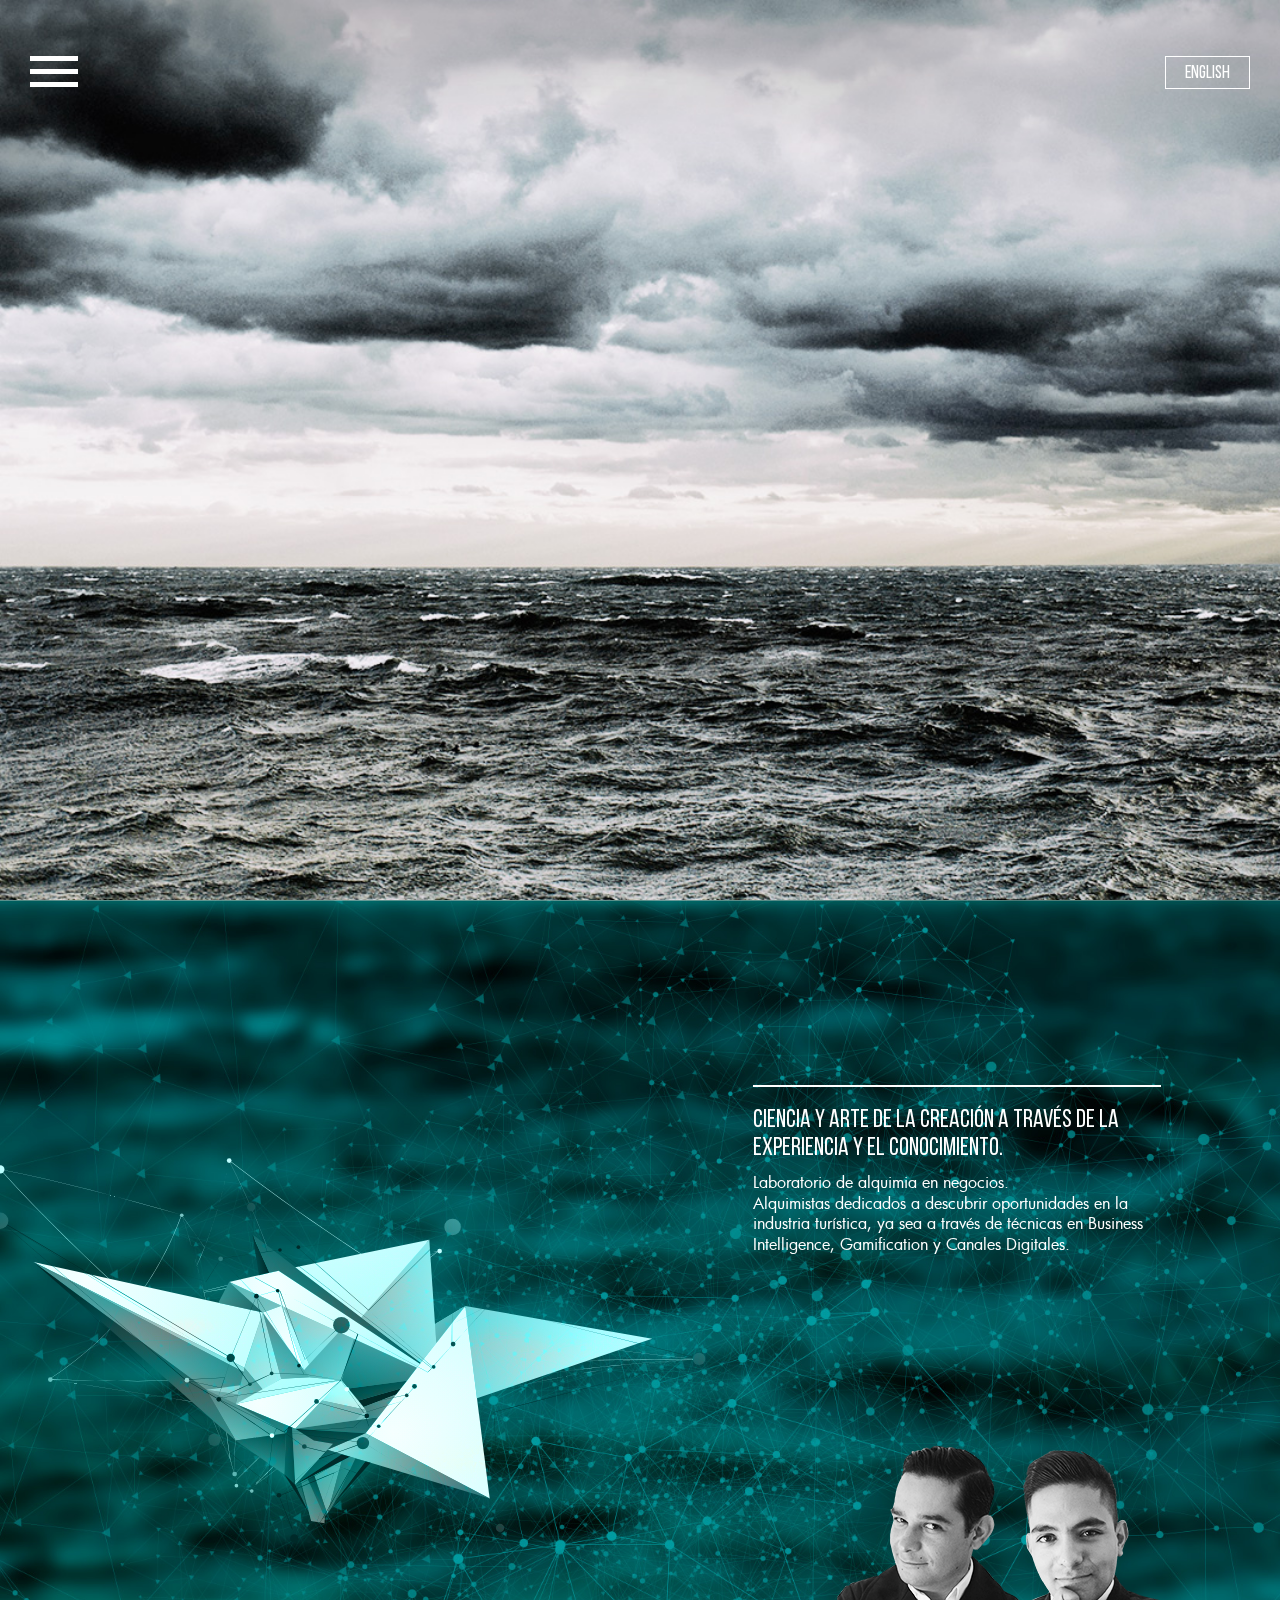
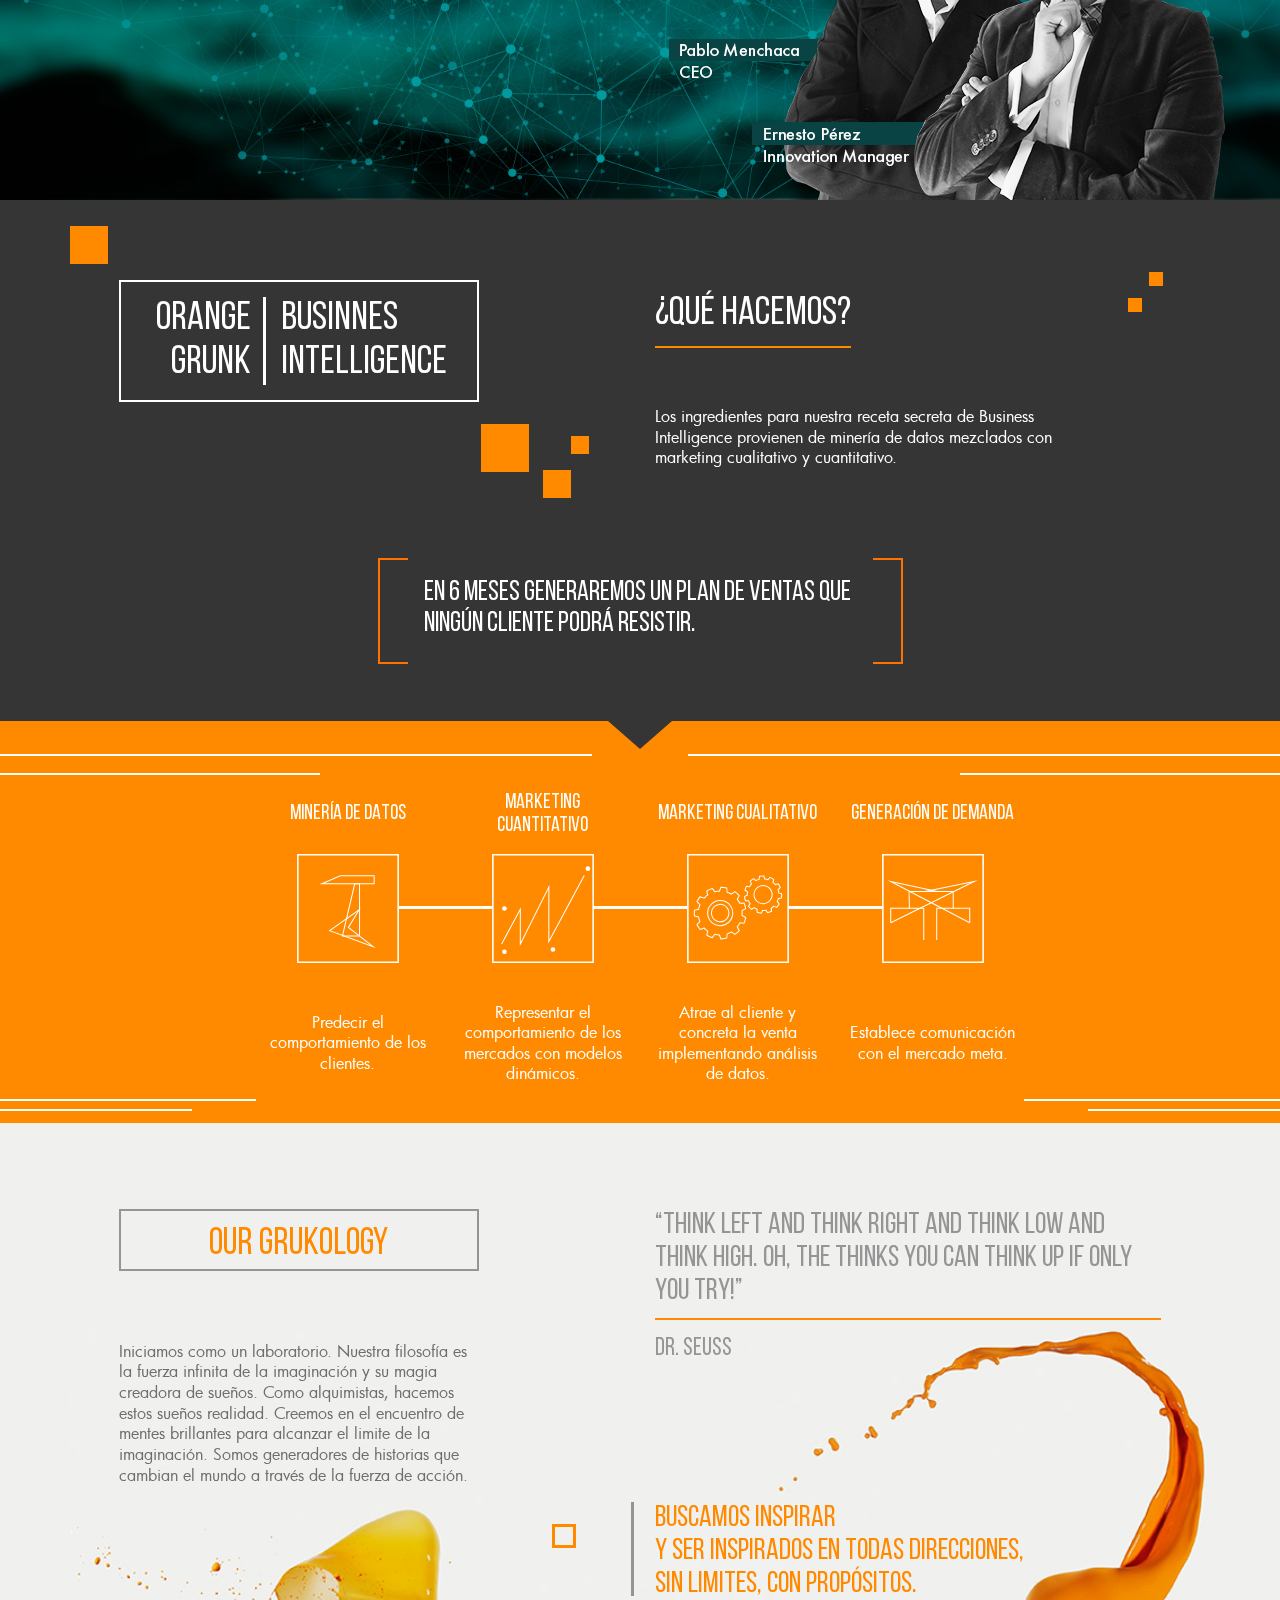
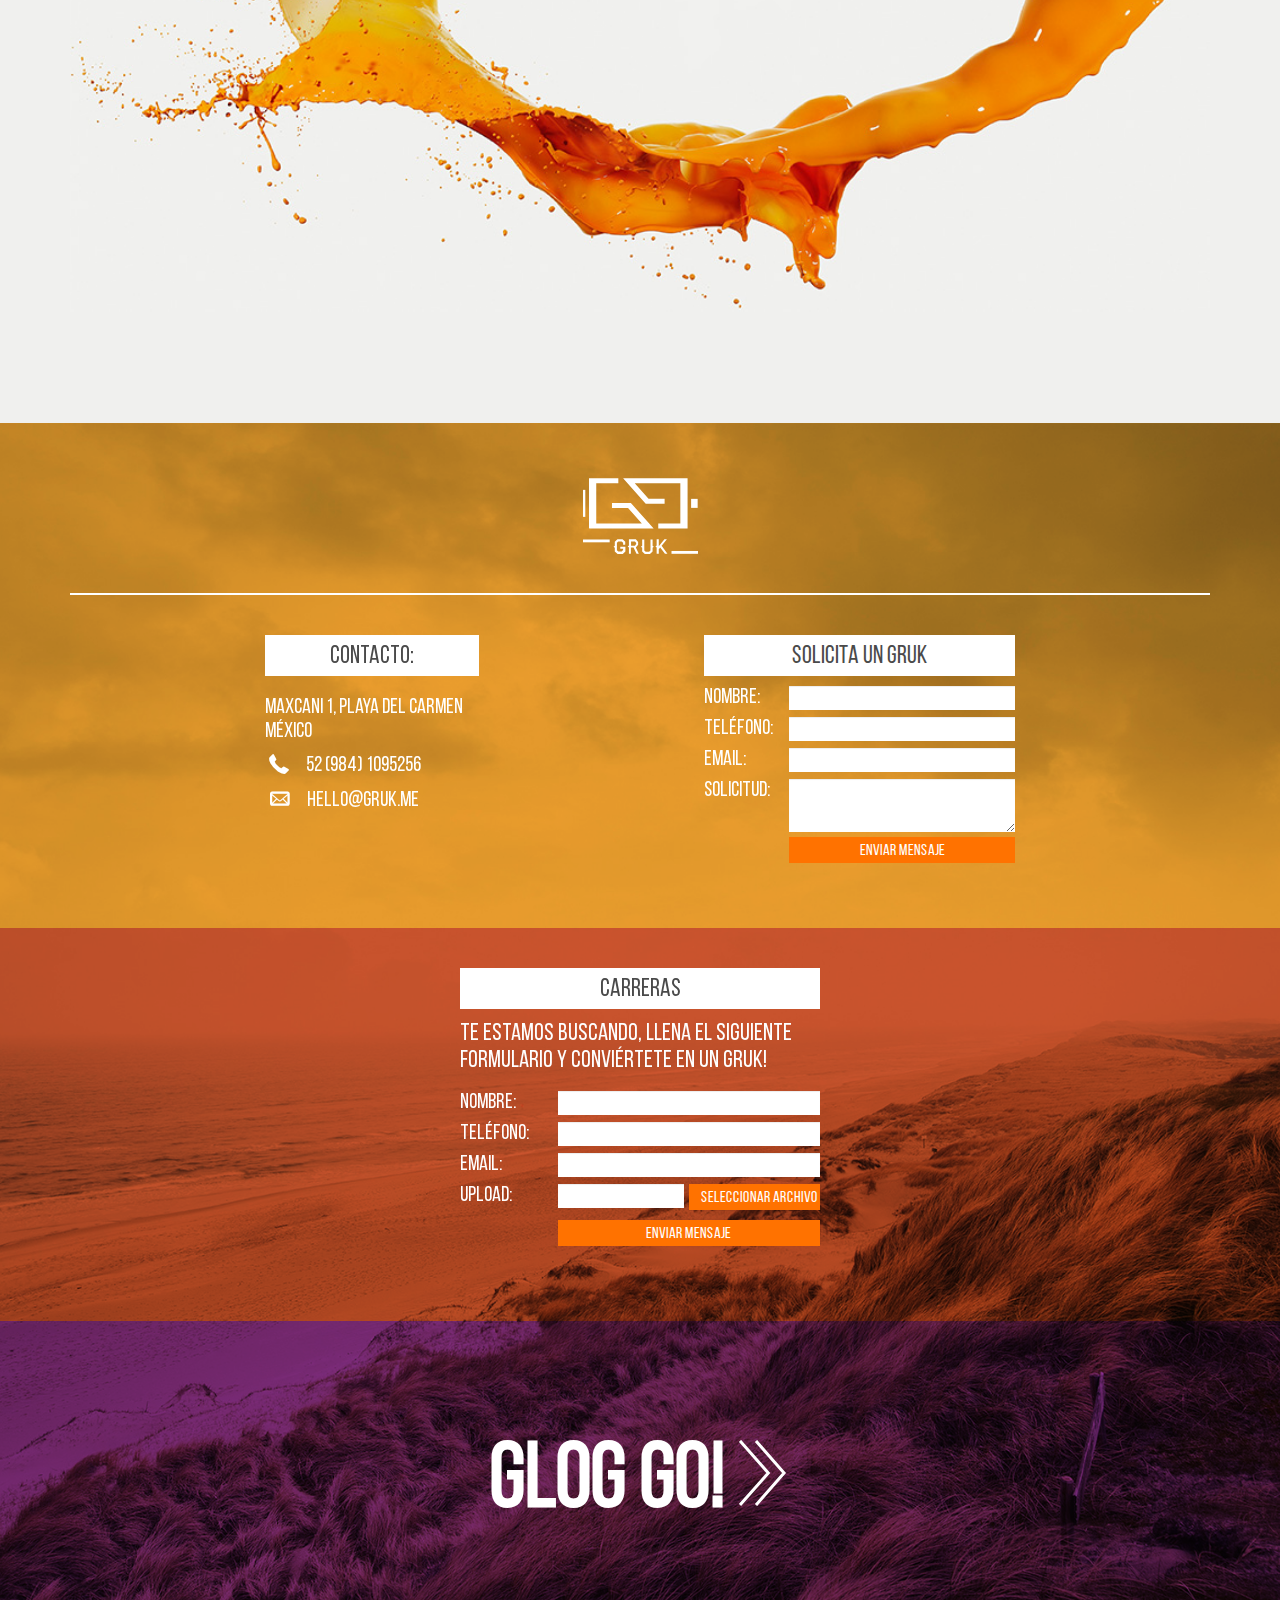
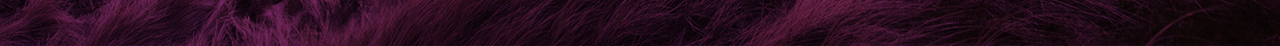
==== commit defd0a2f: "avance jueves" ====
--- a/site/index.html
+++ b/site/index.html
@@ -68,75 +68,72 @@
         </a>
         <div id="imagenBack" class="full-height"></div>
         <section id="inicio" class="full-height">
-            <div class="container">
-                <div class="row">
-                    <div class="col-md-3 col-sm-2 col-xs-2"></div>
-                    <div class="col-md-6 col-sm-8 col-xs-8">
-                        <div class="menuIntroCont">
-                            <div class="menuIntroBack">
-                                <div class="row">
-                                    <div class="col-md-4 col-sm-3 col-xs-3"></div>
-                                    <div class="col-md-4 col-sm-6 col-xs-6 logoContainer">
-                                        <object data="img/logo.svg" type="image/svg+xml">
-                                            <img src="img/logo.png" />
-                                        </object>
+          <div class="container">
+            <div class="row">
+              <div class="col-md-3 col-sm-2 col-xs-2"></div>
+              <div class="col-md-6 col-sm-8 col-xs-8">
+                <div class="menuIntroCont">
+                  <div class="menuIntroBack">
+                    <div class="row">
+                        <div class="col-md-4 col-sm-3 col-xs-3"></div>
+                        <div class="col-md-4 col-sm-6 col-xs-6 logoContainer">
+                            <object data="img/logo.svg" type="image/svg+xml">
+                                <img src="img/logo.png" />
+                            </object>
+                        </div>
+                    </div>
+                    <div class="row">
+                      <div class="col-md-1 col-sm-1 col-xs-1"></div>
+                      <div class="col-md-10 col-sm-10 col-xs-10">
+                        <div id="homepage">
+                          <div id="block1">
+                            <div class="card-container home">
+                              <div>
+                                <div>
+                                  <div class="frame top"><div></div></div>
+                                  <div class="frame right"><div></div></div>
+                                  <div class="frame bottom"><div></div></div>
+                                  <div class="frame left"><div></div></div>
+                                  <div class="content">
+                                    <div class="row verCent">
+                                      <div class="col-md-5 col-xs-5">
+                                        <div>
+                                          <h2 class="text-right">OH<br>my gruk!
+                                            <div class="border"><div></div></div>
+                                          </h2>
+                                        </div>
+                                      </div>
+                                      <div class="col-md-7 col-xs-7">
+                                        <div>
+                                          <h2>knowledge <br>that inspires</h2>
+                                        </div>
+                                      </div>
                                     </div>
+                                  </div>
                                 </div>
-                                <div class="row">
-                                    <div class="col-md-1 col-sm-1 col-xs-1"></div>
-                                    <div class="col-md-10 col-sm-10 col-xs-10">
-                                        <div id="homepage">
-                                            <div id="block1">
-                                                <div class="card-container home">
-                                                    <div>
-                                                        <div>
-                                                            <div class="frame top"><div></div></div>
-                                                            <div class="frame right"><div></div></div>
-                                                            <div class="frame bottom"><div></div></div>
-                                                            <div class="frame left"><div></div></div>
-                                                            
-                                                            <div class="content">
-                                                                <div class="row verCent">
-                                                                    <div class="col-md-5 col-xs-5">
-                                                                        <div>
-                                                                            <h2 class="text-right">OH<br>
-                                                                            my gruk!<div class="border"><div></div></div></h2>
-                                                                        </div>
-                                                                    </div>
-                                                                    <div class="col-md-7 col-xs-7">
-                                                                        <div>
-                                                                            <h2>knowledge <br>
-                                                                            that inspires</h2>
-                                                                        </div>
-                                                                    </div>
-                                                                </div>
-                                                            </div>
-                                                        </div>
-                                                    </div>
-                                                </div>
-                                            </div>
-                                            <div class="triScroll">
-                                                <object class="triScrollObject" data="img/trianguloScroll.svg" type="image/svg+xml">
-                                                    <img  class="triScrollObject" src="img/trianguloScroll.png" />
-                                                </object>
-                                            </div>
-                                        </div>
-                                    </div>
-
-                                </div>
-                                
+                              </div>
                             </div>
-                        </div>
-                    </div>
-                </div>
-            </div>
+                          </div>
+                          <div class="triScroll">
+                            <object class="triScrollObject" data="img/trianguloScroll.svg" type="image/svg+xml">
+                              <img  class="triScrollObject" src="img/trianguloScroll.png" />
+                            </object>
+                          </div>
+                        </div>
+                      </div>
+                    </div>
+                  </div>
+                </div>
+              </div>
+            </div>
+          </div>
         </section>
         <section id="archemy" class="full-height">
           <div class="container full-height">
             <div class="row">
               <div class="col-md-6">
                 <div class="row">
-                  <div class="col-md-offset-1 col-md-8">
+                  <div class="col-md-offset-1 col-md-8 boxTitleContainer">
                     <div class="card-container home title2">
                       <div>
                         <div>
@@ -264,9 +261,9 @@
               <div class="col-md-6">
                 <div class="row">
                   <div class="col-md-1">
-                    <div class="square normal square1"></div>
-                  </div>
-                  <div class="col-md-8 boxTitleContainer">
+                    <div class="square semiBig square1"></div>
+                  </div>
+                  <div class="col-sm-9 col-md-8 boxTitleContainer">
                     <div class="card-container home title2">
                       <div>
                         <div>
@@ -274,7 +271,6 @@
                           <div class="frame right"><div></div></div>
                           <div class="frame bottom"><div></div></div>
                           <div class="frame left"><div></div></div>
-
                           <div class="content">
                             <div class="row verCent">
                               <div class="col-md-5 col-xs-5">
@@ -294,6 +290,11 @@
                         </div>
                       </div>
                     </div>
+                    <div class="sq1">
+                      <div class="square big square2"></div>
+                      <div class="square small square3"></div>
+                      <div class="square normal square4"></div>
+                    </div>
                   </div>
                 </div>
               </div>
@@ -301,9 +302,11 @@
                 <div class="row">
                   <div class="col-offset-md-12 col-md-10 explain">
                     <h2>¿qué hacemos?</h2>
-                    <div class="separadorNaranaja"></div>
-                    <h3>“es fácil ver el futuro”</h3>
                     <p>Los ingredientes para nuestra receta secreta de Business Intelligence provienen de minería de datos mezclados con marketing cualitativo y cuantitativo.</p>
+                    <div class="sq2">
+                      <div class="square smaller square5"></div>
+                      <div class="square smaller square6"></div>
+                    </div>
                   </div>
                 </div>
               </div>
@@ -419,43 +422,48 @@
 
           <div class="container">
             <div class="row mainOur">
-              <div class="col-md-4">
-                <div>
-                  <div class="card-container home title2">
-                    <div>
+              <div class="col-md-6">
+                <div class="row">
+                  <div class="col-md-offset-1 col-md-8 boxTitleContainer">
+                    <div class="card-container home title2">
                       <div>
-                        <div class="frame top"><div></div></div>
-                        <div class="frame right"><div></div></div>
-                        <div class="frame bottom"><div></div></div>
-                        <div class="frame left"><div></div></div>
-                        <div class="content">
-                          <div class="row verCent">
-                            <div class="col-md-12 col-xs-12">
-                              <div>
-                                <h2 class="text-center">Our Grukology
-                                </h2>
+                        <div>
+                          <div class="frame top"><div></div></div>
+                          <div class="frame right"><div></div></div>
+                          <div class="frame bottom"><div></div></div>
+                          <div class="frame left"><div></div></div>
+                          <div class="content">
+                            <div class="row">
+                              <div class="col-md-12 col-xs-12 ">
+                                <div>
+                                  <h2 class="text-center naranja">Our Grukology
+                                  </h2>
+                                </div>
                               </div>
+                              
                             </div>
-                            
-                          </div>
-                        </div>
-                      </div>
-                    </div>
-                  </div>
-                  <!-- <h1 class="naranja">Our Grukology</h1> -->
-                </div>
-                <p>Iniciamos como un laboratorio. Nuestra filosofía es la fuerza infinita de la imaginación y su magia creadora de sueños. Como alquimistas, hacemos estos sueños realidad. Creemos en el encuentro de mentes brillantes para alcanzar el limite de la imaginación. Somos generadores de historias que cambian el mundo a través de la fuerza de acción.</p>
-              </div>
-              <div class="col-md-8">
+                          </div>
+                        </div>
+                      </div>
+                    </div>
+                    <p>Iniciamos como un laboratorio. Nuestra filosofía es la fuerza infinita de la imaginación y su magia creadora de sueños. Como alquimistas, hacemos estos sueños realidad. Creemos en el encuentro de mentes brillantes para alcanzar el limite de la imaginación. Somos generadores de historias que cambian el mundo a través de la fuerza de acción.</p>
+                  </div>
+                </div>
+              </div>
+              <div class="col-md-6">
                 <div class="row">
-                  <div class="col-md-offset-3 col-md-8">
-                    <h2>“Think left and think right and think low and think high. Oh, the thinks you can think up if only you try!”</h2>
+                  <div class="col-md-11">
+                    <h2 class="gris">“Think left and think right and think low and think high. Oh, the thinks you can think up if only you try!”</h2>
                     <div class="separadorNaranaja"></div>
-                    <h3>DR. Seuss</h3>
-                  </div>
-                </div>
-                <div class="row">
-                  <div class="col-md-2"></div>
+                    <h3 class="gris">DR. Seuss</h3>
+                  </div>
+                </div>
+                <div class="row secondExplain">
+                  <div class="col-md-1">
+                    <div class="bordLf">
+                      <div class="square small bordered outer"></div>
+                    </div>
+                  </div>
                   <div class="col-md-10">
                     <div></div>
                     <div>
--- a/site/css/style.css
+++ b/site/css/style.css
@@ -8624,34 +8624,34 @@
 /*=========================================
 =            Estilos generales            =
 =========================================*/
-/* line 15, style.scss */
+/* line 16, style.scss */
 html {
   height: 100%;
 }
 
-/* line 18, style.scss */
+/* line 19, style.scss */
 body {
   min-height: 100%;
 }
 
-/* line 22, style.scss */
+/* line 23, style.scss */
 section {
   position: relative;
 }
 
-/* line 25, style.scss */
+/* line 26, style.scss */
 p {
   font-family: 'futura_bkbook';
 }
 
-/* line 28, style.scss */
+/* line 29, style.scss */
 #contacto p,
 label,
 .btn {
   font-weight: lighter;
 }
 
-/* line 33, style.scss */
+/* line 34, style.scss */
 [class^="icon-"]:before, [class*=" icon-"]:before {
   font-family: "fontello";
   font-style: normal;
@@ -8668,26 +8668,26 @@
   margin-left: .2em;
 }
 
-/* line 49, style.scss */
+/* line 50, style.scss */
 .icon-phone:before {
   content: '\e800';
 }
 
 /* '' */
-/* line 50, style.scss */
+/* line 51, style.scss */
 .icon-mail:before {
   content: '\e801';
 }
 
 /* '' */
-/* line 52, style.scss */
+/* line 53, style.scss */
 .logoMenu {
   max-width: 94px;
   margin: 50px auto 0 auto;
   display: block;
 }
 
-/* line 58, style.scss */
+/* line 59, style.scss */
 #mainMenu {
   position: fixed;
   left: 30px;
@@ -8697,29 +8697,29 @@
   -o-transition: all 0.2s, 0.8s;
   transition: all 0.2s, 0.8s;
 }
-/* line 63, style.scss */
+/* line 64, style.scss */
 #mainMenu object {
   width: 50px;
   height: 30px;
 }
-/* line 67, style.scss */
+/* line 68, style.scss */
 #mainMenu svg {
   width: 48px;
   height: 35px;
 }
 @media (max-width: 991px) {
-  /* line 58, style.scss */
+  /* line 59, style.scss */
   #mainMenu {
     top: 40px;
     left: 15px;
   }
-  /* line 75, style.scss */
+  /* line 76, style.scss */
   #mainMenu svg {
     width: 35px;
   }
 }
 
-/* line 80, style.scss */
+/* line 81, style.scss */
 #languajeSwitch {
   z-index: 4;
   top: 56px;
@@ -8728,7 +8728,7 @@
   background-color: transparent;
 }
 @media (max-width: 991px) {
-  /* line 80, style.scss */
+  /* line 81, style.scss */
   #languajeSwitch {
     top: 40px;
     right: 15px;
@@ -8737,7 +8737,7 @@
   }
 }
 
-/* line 94, style.scss */
+/* line 95, style.scss */
 #topScroller {
   font-size: 24px;
   text-align: center;
@@ -8748,7 +8748,7 @@
   opacity: 0;
 }
 @media (max-width: 991px) {
-  /* line 94, style.scss */
+  /* line 95, style.scss */
   #topScroller {
     bottom: 0;
     right: 15px;
@@ -8757,17 +8757,17 @@
     height: 35px;
   }
 }
-/* line 110, style.scss */
+/* line 111, style.scss */
 #topScroller object, #topScroller img {
   width: 16px;
   margin: 4px auto 0px;
   display: block;
 }
-/* line 115, style.scss */
+/* line 116, style.scss */
 #topScroller.cd-is-visible {
   opacity: 1;
 }
-/* line 118, style.scss */
+/* line 119, style.scss */
 #topScroller.cd-is-visible, #topScroller.cd-fade-out, #topScroller.no-touch:hover {
   -webkit-transition-property: "opacity, visibility";
   transition-property: "opacity, visibility";
@@ -8777,21 +8777,21 @@
   transition-delay: 0;
   transition-timing-function: 0;
 }
-/* line 121, style.scss */
+/* line 122, style.scss */
 #topScroller.cd-is-visible {
   visibility: visible;
   opacity: 1;
 }
-/* line 125, style.scss */
+/* line 126, style.scss */
 #topScroller.cd-fade-out {
   opacity: .5;
 }
-/* line 128, style.scss */
+/* line 129, style.scss */
 #topScroller:hover {
   opacity: 1;
 }
 
-/* line 132, style.scss */
+/* line 133, style.scss */
 #loading-mask {
   display: block;
   position: fixed;
@@ -8803,13 +8803,13 @@
   z-index: 999;
 }
 
-/* line 142, style.scss */
+/* line 143, style.scss */
 a {
   font-size: 13px;
   color: white;
   cursor: pointer;
 }
-/* line 146, style.scss */
+/* line 147, style.scss */
 a:hover, a:focus {
   color: white;
   text-decoration: none !important;
@@ -8819,7 +8819,7 @@
 /*======================================
 =            titulo animado            =
 ======================================*/
-/* line 155, style.scss */
+/* line 156, style.scss */
 .border > div {
   -webkit-transition-property: "width,height";
   transition-property: "width,height";
@@ -8833,21 +8833,21 @@
   background: #fff;
 }
 
-/* line 163, style.scss */
+/* line 164, style.scss */
 .loaded .card-container > div {
   width: 100%;
   position: relative;
 }
 
-/* line 169, style.scss */
+/* line 170, style.scss */
 .card-container .content {
   position: relative;
 }
-/* line 172, style.scss */
+/* line 173, style.scss */
 .card-container .frame {
   position: absolute;
 }
-/* line 174, style.scss */
+/* line 175, style.scss */
 .card-container .frame > div {
   -webkit-transition-property: "width,height";
   transition-property: "width,height";
@@ -8860,56 +8860,56 @@
   position: absolute;
   background: #fff;
 }
-/* line 180, style.scss */
+/* line 181, style.scss */
 .card-container .frame.top {
   left: 0;
   top: 0;
   width: 100%;
   height: 2px;
 }
-/* line 185, style.scss */
+/* line 186, style.scss */
 .card-container .frame.top > div {
   left: 0;
   top: 0;
   width: 0;
   height: 100%;
 }
-/* line 192, style.scss */
+/* line 193, style.scss */
 .card-container .frame.right {
   right: 0;
   top: 0;
   width: 2px;
   height: 100%;
 }
-/* line 197, style.scss */
+/* line 198, style.scss */
 .card-container .frame.right > div {
   left: 0;
   top: 0;
   width: 100%;
   height: 0;
 }
-/* line 204, style.scss */
+/* line 205, style.scss */
 .card-container .frame.bottom {
   right: 0;
   bottom: 0;
   width: 100%;
   height: 2px;
 }
-/* line 209, style.scss */
+/* line 210, style.scss */
 .card-container .frame.bottom > div {
   right: 0;
   top: 0;
   width: 0;
   height: 100%;
 }
-/* line 216, style.scss */
+/* line 217, style.scss */
 .card-container .frame.left {
   left: 0;
   bottom: 0;
   width: 2px;
   height: 100%;
 }
-/* line 221, style.scss */
+/* line 222, style.scss */
 .card-container .frame.left > div {
   left: 0;
   bottom: 0;
@@ -8920,32 +8920,42 @@
 /*===============================
 =            squares            =
 ===============================*/
-/* line 233, style.scss */
+/* line 234, style.scss */
 .square {
   background-color: #ff8a00;
   display: block;
 }
-/* line 236, style.scss */
+/* line 237, style.scss */
 .square.tiny {
   width: 12px;
   height: 12px;
 }
-/* line 240, style.scss */
+/* line 241, style.scss */
+.square.smaller {
+  width: 14px;
+  height: 14px;
+}
+/* line 245, style.scss */
 .square.small {
   width: 18px;
   height: 18px;
 }
-/* line 244, style.scss */
+/* line 249, style.scss */
 .square.normal {
   width: 28px;
   height: 28px;
 }
-/* line 248, style.scss */
+/* line 253, style.scss */
+.square.semiBig {
+  width: 38px;
+  height: 38px;
+}
+/* line 257, style.scss */
 .square.big {
   width: 48px;
   height: 48px;
 }
-/* line 252, style.scss */
+/* line 261, style.scss */
 .square.bordered {
   background-color: transparent;
   border: 3px solid #ff8a00;
@@ -8953,22 +8963,28 @@
   -moz-box-sizing: border-box;
   box-sizing: border-box;
 }
+/* line 266, style.scss */
+.square.outer {
+  -webkit-box-sizing: content-box;
+  -moz-box-sizing: content-box;
+  box-sizing: content-box;
+}
 
 /*==============================
 =            Inicio            =
 ==============================*/
-/* line 262, style.scss */
+/* line 274, style.scss */
 #inicio .container,
 #inicio .container > .row,
 #inicio .container > .row > div,
 #inicio .menuIntroCont {
   height: 100%;
 }
-/* line 268, style.scss */
+/* line 280, style.scss */
 #inicio #homepage {
   margin-top: 40%;
 }
-/* line 271, style.scss */
+/* line 283, style.scss */
 #inicio .menuIntroBack {
   width: 100%;
   height: 0;
@@ -8978,7 +8994,7 @@
   -o-transition: all 0.5s ease-in-out 0s;
   transition: all 0.5s ease-in-out 0s;
 }
-/* line 278, style.scss */
+/* line 290, style.scss */
 #inicio .logoContainer {
   background-color: #fff;
   background-color: rgba(255, 255, 255, 0.2);
@@ -8988,7 +9004,7 @@
   -o-transition: all 0.75s ease-in-out 0.45s;
   transition: all 0.75s ease-in-out 0.45s;
 }
-/* line 285, style.scss */
+/* line 297, style.scss */
 #inicio .logoContainer object {
   max-width: 94px;
   margin: 50px auto 0 auto;
@@ -8999,19 +9015,19 @@
   transition: all 0.75s ease-in-out 1.2s;
 }
 @media (max-width: 991px) {
-  /* line 285, style.scss */
+  /* line 297, style.scss */
   #inicio .logoContainer object {
     max-width: 74px;
     margin-top: 30px;
     margin-bottom: 15px;
   }
 }
-/* line 300, style.scss */
+/* line 312, style.scss */
 #inicio .card-container .frame > div {
   -webkit-transition-delay: 1.5s;
   transition-delay: 1.5s;
 }
-/* line 304, style.scss */
+/* line 316, style.scss */
 #inicio h2 {
   -webkit-transition-property: color;
   transition-property: color;
@@ -9022,54 +9038,54 @@
   transition-timing-function: "easeInExpo";
   color: transparent;
 }
-/* line 309, style.scss */
+/* line 321, style.scss */
 #inicio .border > div {
   -webkit-transition-delay: 2.25s;
   transition-delay: 2.25s;
 }
-/* line 313, style.scss */
+/* line 325, style.scss */
 #inicio .loaded .menuIntroBack {
   height: 75%;
 }
-/* line 316, style.scss */
+/* line 328, style.scss */
 #inicio .loaded .logoContainer {
   margin-top: 0%;
 }
-/* line 318, style.scss */
+/* line 330, style.scss */
 #inicio .loaded .logoContainer object {
   opacity: 1;
 }
-/* line 322, style.scss */
+/* line 334, style.scss */
 #inicio .loaded h2 {
   color: #fff;
 }
 
-/* line 331, style.scss */
+/* line 343, style.scss */
 #ourgrukology .naranja,
 .naranja {
   color: #ff8a00;
 }
 
-/* line 335, style.scss */
+/* line 347, style.scss */
 .separador, .separadorNaranaja {
   background-color: #fff;
   width: 100%;
   height: 2px;
 }
 
-/* line 340, style.scss */
+/* line 352, style.scss */
 .separadorNaranaja {
   background-color: #ff8a00;
 }
 
-/* line 344, style.scss */
+/* line 356, style.scss */
 .triScroll {
   margin: 40px auto 0;
   height: 21px;
   width: 35px;
   position: relative;
 }
-/* line 349, style.scss */
+/* line 361, style.scss */
 .triScroll .triScrollObject {
   display: block;
   max-width: 35px;
@@ -9083,7 +9099,7 @@
   -webkit-transition-delay: 0.6s;
   transition-delay: 0.6s;
 }
-/* line 359, style.scss */
+/* line 371, style.scss */
 .triScroll.loaded .triScrollObject {
   bottom: 0;
   opacity: 1;
@@ -9091,14 +9107,14 @@
 
 /* animacion inicio
 --------------------------------------------------------------------------------------- */
-/* line 433, style.scss */
+/* line 445, style.scss */
 .loaded .border > div,
 .loaded .card-container > div > div .frame > div {
   width: 100%;
   height: 100%;
 }
 
-/* line 439, style.scss */
+/* line 451, style.scss */
 .border {
   position: absolute;
   right: 0;
@@ -9106,7 +9122,7 @@
   width: 3px;
   height: 100%;
 }
-/* line 445, style.scss */
+/* line 457, style.scss */
 .border div {
   transition-duration: 0.5s;
   -webkit-transition-duration: 0.5s;
@@ -9118,7 +9134,7 @@
   height: 0;
 }
 
-/* line 457, style.scss */
+/* line 469, style.scss */
 .title2 h2 {
   -webkit-transition-property: color;
   transition-property: color;
@@ -9129,36 +9145,36 @@
   transition-timing-function: "easeInExpo";
   color: transparent;
 }
-/* line 460, style.scss */
+/* line 472, style.scss */
 .loaded .title2 h2 {
   color: #fff;
 }
 
-/* line 465, style.scss */
+/* line 477, style.scss */
 .verCent > div {
   display: table;
   height: 122px;
 }
-/* line 468, style.scss */
+/* line 480, style.scss */
 .verCent > div > div {
   display: table-cell;
   vertical-align: middle;
 }
-/* line 473, style.scss */
+/* line 485, style.scss */
 .verCent h2 {
   margin: 0;
 }
-/* line 476, style.scss */
+/* line 488, style.scss */
 .verCent .text-right {
   position: relative;
 }
-/* line 479, style.scss */
+/* line 491, style.scss */
 .verCent .text-right > div {
   margin-right: -15px;
 }
 
 /*formas*/
-/* line 493, style.scss */
+/* line 505, style.scss */
 .sustrato {
   background: #fff;
   width: 100%;
@@ -9167,12 +9183,12 @@
   padding: 8px 0 5px;
 }
 
-/* line 500, style.scss */
+/* line 512, style.scss */
 .form-group {
   margin-bottom: 5px;
 }
 
-/* line 503, style.scss */
+/* line 515, style.scss */
 .form-control {
   font-family: 'futura_bkbook';
   color: #4a4a4a;
@@ -9181,13 +9197,13 @@
   height: 24px;
 }
 
-/* line 510, style.scss */
+/* line 522, style.scss */
 #iSolicitaTel,
 input[type="number"] {
   padding: 0 12px;
 }
 
-/* line 514, style.scss */
+/* line 526, style.scss */
 .form-horizontal .control-label {
   font-size: 21px;
   text-align: left;
@@ -9195,7 +9211,7 @@
   margin-top: -2px;
 }
 
-/* line 520, style.scss */
+/* line 532, style.scss */
 .btn {
   border-radius: 0;
   border: none;
@@ -9209,24 +9225,24 @@
   transition: all 0.3s ease-in-out;
 }
 
-/* line 530, style.scss */
+/* line 542, style.scss */
 .btn:hover {
   background-color: #4a4a4a;
   color: #fff;
 }
 
-/* line 534, style.scss */
+/* line 546, style.scss */
 .noRight {
   padding-right: 5px;
 }
 
-/* line 537, style.scss */
+/* line 549, style.scss */
 .noLeft {
   padding-left: 0;
 }
 
 /*MENU*/
-/* line 542, style.scss */
+/* line 554, style.scss */
 .menuOver {
   width: 100%;
   background-color: rgba(255, 138, 0, 0.9);
@@ -9235,20 +9251,20 @@
   z-index: 3;
   display: none;
 }
-/* line 549, style.scss */
+/* line 561, style.scss */
 .menuOver .container {
   opacity: 0;
 }
-/* line 552, style.scss */
+/* line 564, style.scss */
 .menuOver ul {
   padding: 5% 0 0 0;
   text-align: center;
 }
-/* line 555, style.scss */
+/* line 567, style.scss */
 .menuOver ul li {
   list-style: none;
 }
-/* line 559, style.scss */
+/* line 571, style.scss */
 .menuOver a {
   width: 100%;
   font: 16px 'futura_bkbook';
@@ -9256,11 +9272,11 @@
   padding: 10px;
   border-bottom: 2px solid rgba(255, 255, 255, 0.5);
 }
-/* line 565, style.scss */
+/* line 577, style.scss */
 .menuOver a:hover .separador, .menuOver a:hover .separadorNaranaja {
   background-color: #fff;
 }
-/* line 569, style.scss */
+/* line 581, style.scss */
 .menuOver .separador, .menuOver .separadorNaranaja {
   max-width: 34px;
   margin: 0 auto;
@@ -9270,17 +9286,17 @@
   -o-transition: all 0.25s;
   transition: all 0.25s;
 }
-/* line 576, style.scss */
+/* line 588, style.scss */
 .menuOver .top {
   margin-bottom: 3px;
 }
-/* line 579, style.scss */
+/* line 591, style.scss */
 .menuOver .bottom {
   margin-top: 3px;
 }
 
 /*ESTRUCTUTA*/
-/* line 584, style.scss */
+/* line 596, style.scss */
 #imagenBack {
   position: relative;
   background: url("../img/backHome.jpg") no-repeat center center fixed;
@@ -9292,7 +9308,7 @@
   width: 100%;
 }
 
-/* line 589, style.scss */
+/* line 601, style.scss */
 #archemy {
   position: relative;
   background: url("../img/backAlchemy.jpg") no-repeat center center ;
@@ -9302,38 +9318,38 @@
   background-size: cover;
   overflow: hidden;
 }
-/* line 592, style.scss */
+/* line 604, style.scss */
 #archemy .container {
   position: relative;
 }
-/* line 595, style.scss */
+/* line 607, style.scss */
 #archemy .card-container {
   margin-top: 65px;
 }
-/* line 597, style.scss */
+/* line 609, style.scss */
 #archemy .card-container > div {
   position: relative;
 }
-/* line 599, style.scss */
+/* line 611, style.scss */
 .loaded #archemy .card-container > div {
   width: 100%;
 }
-/* line 604, style.scss */
+/* line 616, style.scss */
 #archemy .alquimia {
   margin-top: 135px;
 }
-/* line 607, style.scss */
+/* line 619, style.scss */
 #archemy .loaded .frame > div {
   width: 100%;
   height: 100%;
 }
-/* line 611, style.scss */
+/* line 623, style.scss */
 #archemy .alquimia h2 {
   display: block;
   height: 40px;
   clear: both;
 }
-/* line 615, style.scss */
+/* line 627, style.scss */
 #archemy .alquimia h2 span {
   -webkit-transition-property: all;
   transition-property: all;
@@ -9345,162 +9361,162 @@
   float: left;
   padding-top: 1em;
 }
-/* line 625, style.scss */
+/* line 637, style.scss */
 #archemy .alquimia h2 span:nth-child(1) {
   -webkit-transition-delay: 0.03s;
   transition-delay: 0.03s;
 }
-/* line 625, style.scss */
+/* line 637, style.scss */
 #archemy .alquimia h2 span:nth-child(2) {
   -webkit-transition-delay: 0.06s;
   transition-delay: 0.06s;
 }
-/* line 625, style.scss */
+/* line 637, style.scss */
 #archemy .alquimia h2 span:nth-child(3) {
   -webkit-transition-delay: 0.09s;
   transition-delay: 0.09s;
 }
-/* line 625, style.scss */
+/* line 637, style.scss */
 #archemy .alquimia h2 span:nth-child(4) {
   -webkit-transition-delay: 0.12s;
   transition-delay: 0.12s;
 }
-/* line 625, style.scss */
+/* line 637, style.scss */
 #archemy .alquimia h2 span:nth-child(5) {
   -webkit-transition-delay: 0.15s;
   transition-delay: 0.15s;
 }
-/* line 625, style.scss */
+/* line 637, style.scss */
 #archemy .alquimia h2 span:nth-child(6) {
   -webkit-transition-delay: 0.18s;
   transition-delay: 0.18s;
 }
-/* line 625, style.scss */
+/* line 637, style.scss */
 #archemy .alquimia h2 span:nth-child(7) {
   -webkit-transition-delay: 0.21s;
   transition-delay: 0.21s;
 }
-/* line 625, style.scss */
+/* line 637, style.scss */
 #archemy .alquimia h2 span:nth-child(8) {
   -webkit-transition-delay: 0.24s;
   transition-delay: 0.24s;
 }
-/* line 625, style.scss */
+/* line 637, style.scss */
 #archemy .alquimia h2 span:nth-child(9) {
   -webkit-transition-delay: 0.27s;
   transition-delay: 0.27s;
 }
-/* line 625, style.scss */
+/* line 637, style.scss */
 #archemy .alquimia h2 span:nth-child(10) {
   -webkit-transition-delay: 0.3s;
   transition-delay: 0.3s;
 }
-/* line 625, style.scss */
+/* line 637, style.scss */
 #archemy .alquimia h2 span:nth-child(11) {
   -webkit-transition-delay: 0.33s;
   transition-delay: 0.33s;
 }
-/* line 625, style.scss */
+/* line 637, style.scss */
 #archemy .alquimia h2 span:nth-child(12) {
   -webkit-transition-delay: 0.36s;
   transition-delay: 0.36s;
 }
-/* line 625, style.scss */
+/* line 637, style.scss */
 #archemy .alquimia h2 span:nth-child(13) {
   -webkit-transition-delay: 0.39s;
   transition-delay: 0.39s;
 }
-/* line 625, style.scss */
+/* line 637, style.scss */
 #archemy .alquimia h2 span:nth-child(14) {
   -webkit-transition-delay: 0.42s;
   transition-delay: 0.42s;
 }
-/* line 625, style.scss */
+/* line 637, style.scss */
 #archemy .alquimia h2 span:nth-child(15) {
   -webkit-transition-delay: 0.45s;
   transition-delay: 0.45s;
 }
-/* line 625, style.scss */
+/* line 637, style.scss */
 #archemy .alquimia h2 span:nth-child(16) {
   -webkit-transition-delay: 0.48s;
   transition-delay: 0.48s;
 }
-/* line 625, style.scss */
+/* line 637, style.scss */
 #archemy .alquimia h2 span:nth-child(17) {
   -webkit-transition-delay: 0.51s;
   transition-delay: 0.51s;
 }
-/* line 625, style.scss */
+/* line 637, style.scss */
 #archemy .alquimia h2 span:nth-child(18) {
   -webkit-transition-delay: 0.54s;
   transition-delay: 0.54s;
 }
-/* line 625, style.scss */
+/* line 637, style.scss */
 #archemy .alquimia h2 span:nth-child(19) {
   -webkit-transition-delay: 0.57s;
   transition-delay: 0.57s;
 }
-/* line 625, style.scss */
+/* line 637, style.scss */
 #archemy .alquimia h2 span:nth-child(20) {
   -webkit-transition-delay: 0.6s;
   transition-delay: 0.6s;
 }
-/* line 625, style.scss */
+/* line 637, style.scss */
 #archemy .alquimia h2 span:nth-child(21) {
   -webkit-transition-delay: 0.63s;
   transition-delay: 0.63s;
 }
-/* line 625, style.scss */
+/* line 637, style.scss */
 #archemy .alquimia h2 span:nth-child(22) {
   -webkit-transition-delay: 0.66s;
   transition-delay: 0.66s;
 }
-/* line 625, style.scss */
+/* line 637, style.scss */
 #archemy .alquimia h2 span:nth-child(23) {
   -webkit-transition-delay: 0.69s;
   transition-delay: 0.69s;
 }
-/* line 625, style.scss */
+/* line 637, style.scss */
 #archemy .alquimia h2 span:nth-child(24) {
   -webkit-transition-delay: 0.72s;
   transition-delay: 0.72s;
 }
-/* line 625, style.scss */
+/* line 637, style.scss */
 #archemy .alquimia h2 span:nth-child(25) {
   -webkit-transition-delay: 0.75s;
   transition-delay: 0.75s;
 }
-/* line 625, style.scss */
+/* line 637, style.scss */
 #archemy .alquimia h2 span:nth-child(26) {
   -webkit-transition-delay: 0.78s;
   transition-delay: 0.78s;
 }
-/* line 625, style.scss */
+/* line 637, style.scss */
 #archemy .alquimia h2 span:nth-child(27) {
   -webkit-transition-delay: 0.81s;
   transition-delay: 0.81s;
 }
-/* line 625, style.scss */
+/* line 637, style.scss */
 #archemy .alquimia h2 span:nth-child(28) {
   -webkit-transition-delay: 0.84s;
   transition-delay: 0.84s;
 }
-/* line 625, style.scss */
+/* line 637, style.scss */
 #archemy .alquimia h2 span:nth-child(29) {
   -webkit-transition-delay: 0.87s;
   transition-delay: 0.87s;
 }
-/* line 625, style.scss */
+/* line 637, style.scss */
 #archemy .alquimia h2 span:nth-child(30) {
   -webkit-transition-delay: 0.9s;
   transition-delay: 0.9s;
 }
-/* line 631, style.scss */
+/* line 643, style.scss */
 #archemy .alquimia h2.loaded span {
   padding-top: 0;
 }
 
-/* line 637, style.scss */
+/* line 649, style.scss */
 #backPortrai {
   position: relative;
   background: url("../img/portrait.jpg") no-repeat center center ;
@@ -9510,55 +9526,108 @@
   background-size: cover;
 }
 
-/* line 640, style.scss */
+/* line 652, style.scss */
 #imgSocios {
   bottom: 0;
   right: 0;
   position: absolute;
 }
 
-/* line 645, style.scss */
+/* line 657, style.scss */
 #quehacemos {
   background-color: #353535;
 }
-/* line 647, style.scss */
+/* line 659, style.scss */
 #quehacemos .boxTitleContainer {
   margin-top: 80px;
 }
-/* line 650, style.scss */
+/* line 662, style.scss */
 #quehacemos .explain {
   margin-top: 72px;
 }
-/* line 653, style.scss */
+/* line 664, style.scss */
+#quehacemos .explain h2 {
+  border-bottom: 2px solid #ff8a00;
+  display: inline-block;
+  padding-bottom: 10px;
+  margin-bottom: 0;
+}
+/* line 670, style.scss */
+#quehacemos .explain p {
+  margin-top: 58px;
+}
+/* line 674, style.scss */
 #quehacemos .generaremos {
   font-size: 28px;
 }
-/* line 656, style.scss */
+/* line 677, style.scss */
 #quehacemos .square1 {
   margin-top: 26px;
 }
-/* line 659, style.scss */
+/* line 680, style.scss */
 #quehacemos .semiWrapper {
   margin: 80px 0 50px;
 }
-/* line 662, style.scss */
+/* line 683, style.scss */
 #quehacemos .borderNanja {
   border: 2px solid #ff7200;
   display: inline-block;
   height: 106px;
   width: 30px;
 }
-/* line 668, style.scss */
+/* line 689, style.scss */
 #quehacemos .borderNanja.left {
   border-right: none;
 }
-/* line 671, style.scss */
+/* line 692, style.scss */
 #quehacemos .borderNanja.right {
   border-left: none;
   float: right;
 }
-
-/* line 677, style.scss */
+/* line 696, style.scss */
+#quehacemos .sq1, #quehacemos .sq2, #quehacemos .square {
+  position: absolute;
+}
+/* line 699, style.scss */
+#quehacemos .sq1 {
+  right: -95px;
+  bottom: -96px;
+  height: 74px;
+  width: 108px;
+}
+/* line 705, style.scss */
+#quehacemos .square.big {
+  left: 0;
+}
+/* line 708, style.scss */
+#quehacemos .square.normal {
+  right: 18px;
+  top: 46px;
+}
+/* line 712, style.scss */
+#quehacemos .square.small {
+  right: 0;
+  top: 12px;
+}
+/* line 716, style.scss */
+#quehacemos .sq2 {
+  width: 35px;
+  height: 40px;
+  right: -35px;
+  top: 0;
+}
+/* line 722, style.scss */
+#quehacemos .square5 {
+  bottom: 0;
+  left: 0;
+}
+/* line 726, style.scss */
+#quehacemos .square6 {
+  top: 0;
+  right: 0;
+}
+
+/* line 732, style.scss */
 .imgArchemyFigure object {
   mix-blend-mode: luminosity;
   width: 140%;
@@ -9566,128 +9635,128 @@
   margin-left: -20%;
 }
 
-/* line 684, style.scss */
+/* line 739, style.scss */
 #infography {
   background-color: #ff8a00;
   position: relative;
 }
-/* line 687, style.scss */
+/* line 742, style.scss */
 #infography .triangleInfo {
   width: 64px;
   margin: 0 auto;
   display: block;
 }
-/* line 692, style.scss */
+/* line 747, style.scss */
 #infography .fullLines {
   position: absolute;
   left: 0;
   width: 100%;
 }
-/* line 696, style.scss */
+/* line 751, style.scss */
 #infography .fullLines.bottom {
   bottom: 0;
   height: 24px;
 }
-/* line 700, style.scss */
+/* line 755, style.scss */
 #infography .fullLines .fullLine {
   height: 2px;
   width: 100%;
   background-color: #fff;
   position: absolute;
 }
-/* line 705, style.scss */
+/* line 760, style.scss */
 #infography .fullLines .fullLine.topUpper {
   top: 5px;
 }
-/* line 708, style.scss */
+/* line 763, style.scss */
 #infography .fullLines .fullLine.topBottom {
   top: 24px;
 }
-/* line 711, style.scss */
+/* line 766, style.scss */
 #infography .fullLines .fullLine.bottomUpper {
   top: 0;
 }
-/* line 714, style.scss */
+/* line 769, style.scss */
 #infography .fullLines .fullLine.bottomBottom {
   bottom: 12px;
 }
-/* line 718, style.scss */
+/* line 773, style.scss */
 #infography .fullLines .separator {
   background-color: #ff8a00;
   display: block;
   height: 7px;
   position: relative;
 }
-/* line 723, style.scss */
+/* line 778, style.scss */
 #infography .fullLines .separator.topUpper {
   margin: 1px auto 0;
   width: 96px;
 }
-/* line 727, style.scss */
+/* line 782, style.scss */
 #infography .fullLines .separator.topBottom {
   margin: 14px auto 0;
   width: 50%;
 }
-/* line 731, style.scss */
+/* line 786, style.scss */
 #infography .fullLines .separator.bottomUpper {
   margin: 0 auto 0;
   width: 60%;
 }
-/* line 735, style.scss */
+/* line 790, style.scss */
 #infography .fullLines .separator.bottomBottom {
   margin: 0 auto 0;
   width: 70%;
 }
-/* line 740, style.scss */
+/* line 795, style.scss */
 #infography .fullLines.infoLine {
   height: 3px;
   left: 0;
   top: 42%;
   background-color: #fff;
 }
-/* line 747, style.scss */
+/* line 802, style.scss */
 #infography .sliderInfography {
   margin: 25px 0 0;
 }
-/* line 750, style.scss */
+/* line 805, style.scss */
 #infography .infoTitle {
   height: 80px;
   display: table;
   width: 100%;
   position: relative;
 }
-/* line 755, style.scss */
+/* line 810, style.scss */
 #infography .infoTitle h4 {
   font-size: 21px;
   font-weight: lighter;
   display: table-cell;
   vertical-align: middle;
 }
-/* line 762, style.scss */
+/* line 817, style.scss */
 #infography .infoImg {
   position: relative;
 }
-/* line 764, style.scss */
+/* line 819, style.scss */
 #infography .infoImg object {
   max-width: 102px;
   margin: 0 auto;
   display: block;
   background-color: #ff8a00;
 }
-/* line 772, style.scss */
+/* line 827, style.scss */
 #infography .infoExplain {
   position: relative;
   height: 160px;
   display: table-cell;
   vertical-align: middle;
 }
-/* line 777, style.scss */
+/* line 832, style.scss */
 #infography .infoExplain p {
   display: table-cell;
   vertical-align: middle;
 }
 
-/* line 783, style.scss */
+/* line 838, style.scss */
 .coverLine {
   width: 50%;
   height: 310px;
@@ -9695,49 +9764,84 @@
   top: 5px;
   background-color: #ff8a00;
 }
-/* line 789, style.scss */
+/* line 844, style.scss */
 .content1 .coverLine {
   left: 0;
 }
-/* line 792, style.scss */
+/* line 847, style.scss */
 .content4 .coverLine {
   right: 0;
 }
 
-/* line 797, style.scss */
+/* line 852, style.scss */
 #ourgrukology {
   background-color: #f0f0ee;
   overflow: hidden;
 }
-/* line 800, style.scss */
+/* line 855, style.scss */
 #ourgrukology .mainOur {
   margin-top: 86px;
   z-index: 2;
   position: relative;
 }
-/* line 805, style.scss */
+/* line 860, style.scss */
 #ourgrukology p {
   color: #6e6e6e;
   margin-top: 70px;
 }
-/* line 809, style.scss */
-#ourgrukology h2 {
+/* line 864, style.scss */
+#ourgrukology .gris {
+  color: #959595;
+}
+/* line 867, style.scss */
+#ourgrukology h2.gris, #ourgrukology h2.buscamos {
   font-size: 30px;
-}
-/* line 812, style.scss */
-#ourgrukology h2, #ourgrukology h3 {
-  color: #959595;
-}
-/* line 815, style.scss */
-#ourgrukology .buscamos {
-  margin-top: 140px;
-}
-/* line 818, style.scss */
-#ourgrukology .verCent > div {
-  height: 60px;
-}
-
-/* line 823, style.scss */
+  margin-top: 0;
+}
+/* line 871, style.scss */
+#ourgrukology h2.buscamos {
+  margin-bottom: 0;
+}
+/* line 874, style.scss */
+#ourgrukology h3.gris {
+  margin-top: 15px;
+}
+/* line 877, style.scss */
+#ourgrukology .card-container h2 {
+  font-size: 38px;
+  margin: 0;
+  line-height: 1;
+  padding: 17px 0 7px;
+}
+/* line 883, style.scss */
+#ourgrukology .card-container .frame > div {
+  background-color: #959595;
+}
+/* line 886, style.scss */
+#ourgrukology .secondExplain {
+  margin-top: 130px;
+  position: relative;
+}
+/* line 890, style.scss */
+#ourgrukology .secondExplain .col-md-1 {
+  position: absolute;
+  height: 95%;
+  left: -55px;
+  border-right: 3px solid #959595;
+}
+/* line 896, style.scss */
+#ourgrukology .secondExplain .square {
+  position: absolute;
+  right: 55px;
+  top: 22px;
+}
+
+/* line 902, style.scss */
+.card-container .frame > div {
+  background-color: #fff;
+}
+
+/* line 905, style.scss */
 #imageLiquid {
   width: 100%;
   z-index: 1;
@@ -9745,65 +9849,65 @@
   position: relative;
 }
 
-/* line 829, style.scss */
+/* line 911, style.scss */
 #contacto p {
   font-size: 21px;
   line-height: 24px;
   font-family: bebas;
 }
 
-/* line 834, style.scss */
+/* line 916, style.scss */
 .formaSolicita {
   margin-bottom: 60px;
 }
 
-/* line 837, style.scss */
+/* line 919, style.scss */
 .direccion {
   margin-bottom: 20px;
 }
 
-/* line 840, style.scss */
+/* line 922, style.scss */
 .icon {
   margin-right: 10px;
 }
-/* line 842, style.scss */
+/* line 924, style.scss */
 .icon.telefono {
   font-size: 20px;
 }
-/* line 845, style.scss */
+/* line 927, style.scss */
 .icon.mail {
   font-size: 21px;
 }
 
-/* line 849, style.scss */
+/* line 931, style.scss */
 #backPortrai h3 {
   margin-top: 40px;
 }
-/* line 851, style.scss */
+/* line 933, style.scss */
 #backPortrai h3 .carreras {
   margin-top: 110px;
 }
 
-/* line 855, style.scss */
+/* line 937, style.scss */
 .formaCarreras {
   margin-bottom: 70px;
 }
-/* line 857, style.scss */
+/* line 939, style.scss */
 .formaCarreras h4 {
   margin: 12px 0 16px;
   line-height: 27px;
 }
 
-/* line 862, style.scss */
+/* line 944, style.scss */
 .customUpload {
   display: block;
 }
-/* line 864, style.scss */
+/* line 946, style.scss */
 .customUpload input {
   display: none;
 }
 
-/* line 868, style.scss */
+/* line 950, style.scss */
 .overlay {
   height: 100%;
   width: 100%;
@@ -9811,12 +9915,12 @@
   mix-blend-mode: multiply;
 }
 
-/* line 874, style.scss */
+/* line 956, style.scss */
 #contacto .overlay {
   background: rgba(255, 150, 0, 0.8);
 }
 
-/* line 877, style.scss */
+/* line 959, style.scss */
 #logoContacto {
   width: 115px;
   margin: 0 auto;
@@ -9824,20 +9928,27 @@
   padding: 55px 0 40px;
 }
 
-/* line 883, style.scss */
+/* line 965, style.scss */
 #carreras .overlay {
   background: rgba(213, 50, 0, 0.8);
 }
 
-/* line 886, style.scss */
+/* line 968, style.scss */
 #glog .overlay {
   background: rgba(118, 0, 147, 0.8);
 }
 
 /*GLOG*/
-/* line 890, style.scss */
+/* line 972, style.scss */
 #glog h1 {
   text-align: center;
   margin: 112px 0;
   font-weight: bold;
 }
+
+@media (min-width: 992px) and (max-width: 1199px) {
+  /* line 983, style.scss */
+  .boxTitleContainer {
+    width: 75%;
+  }
+}
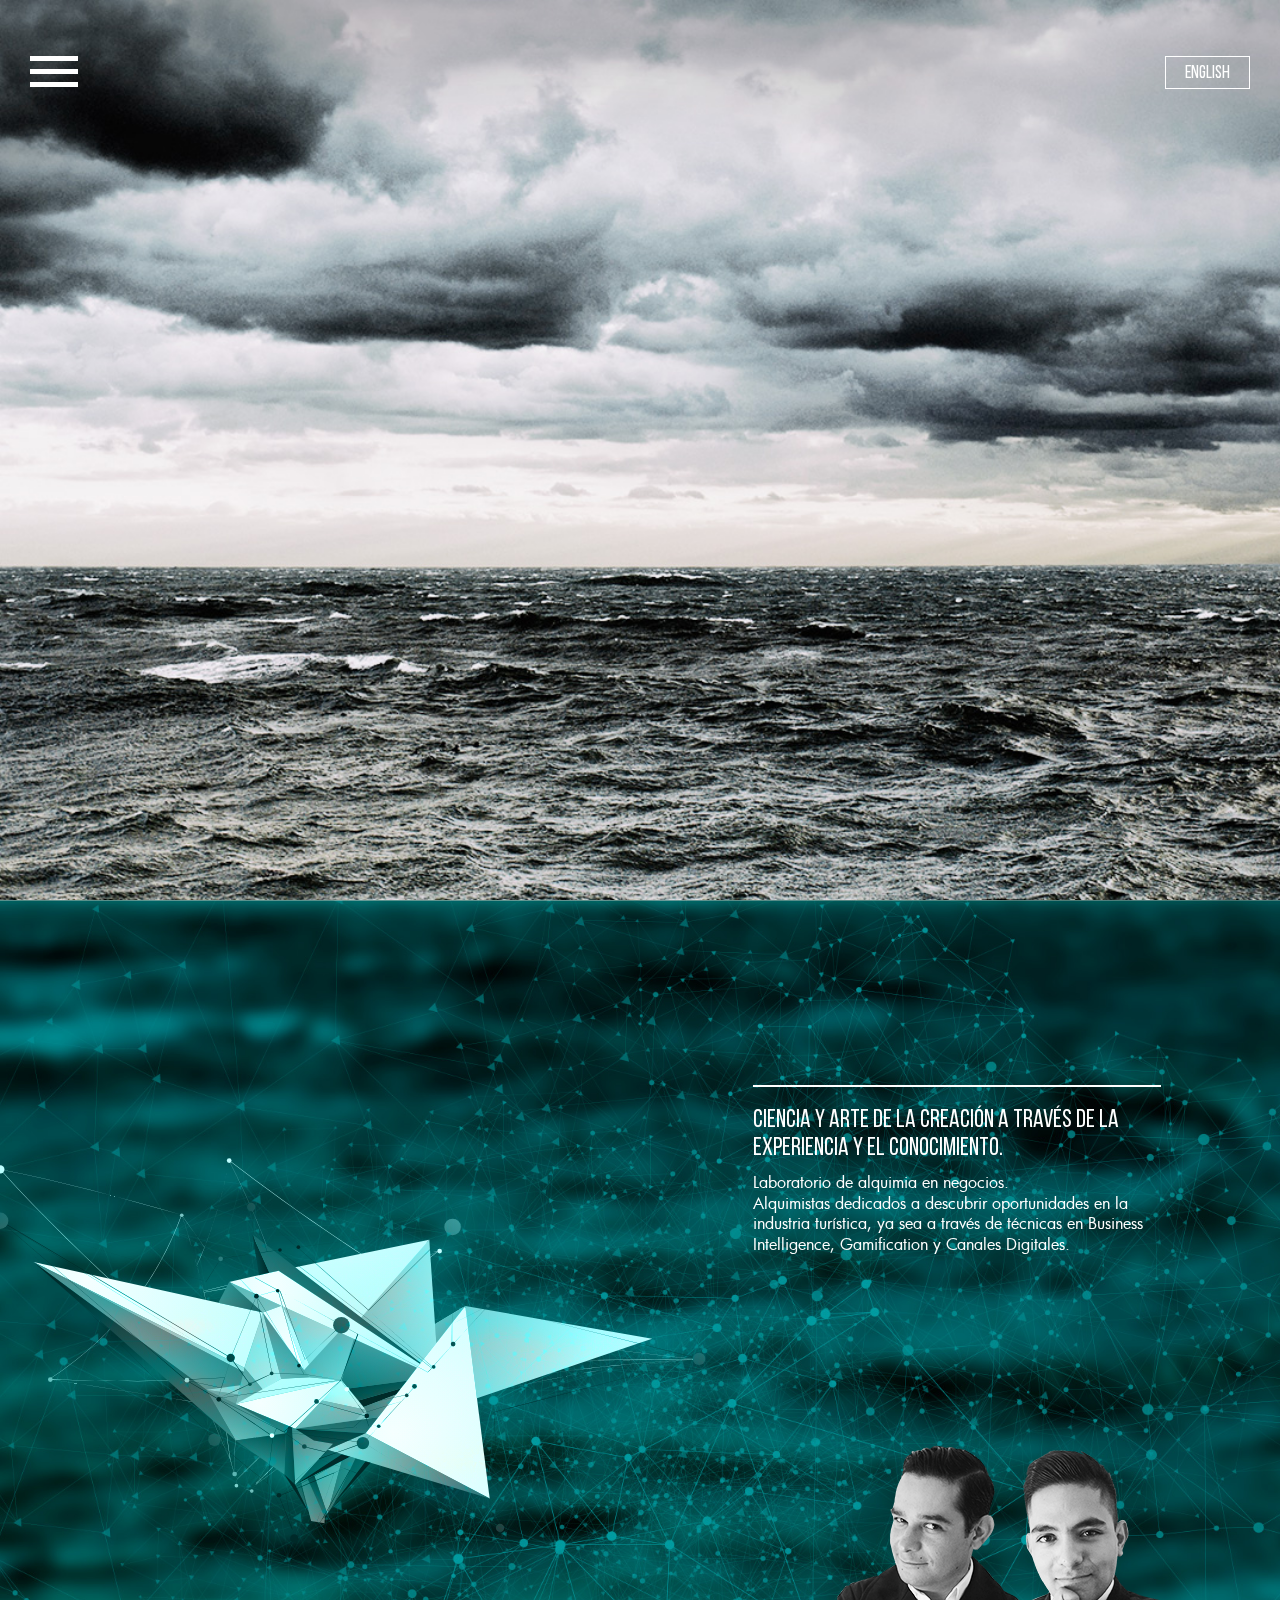
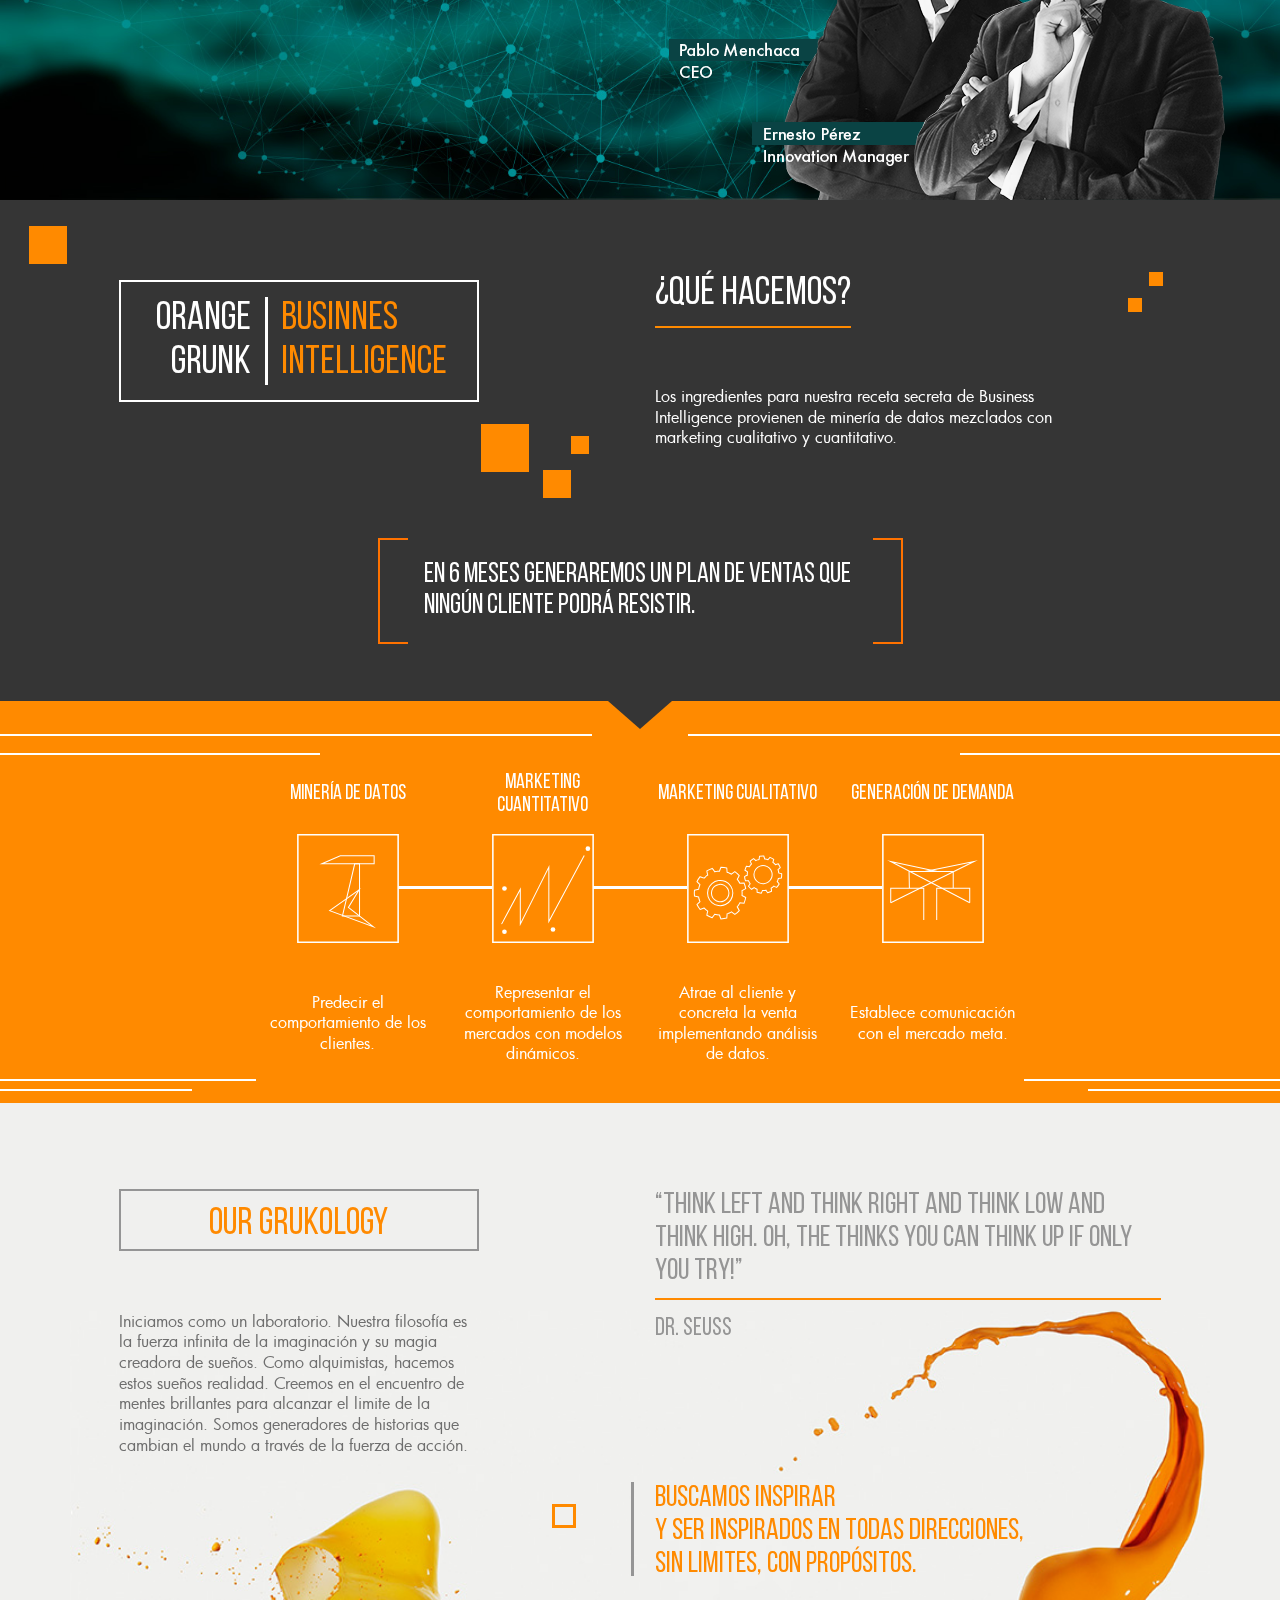
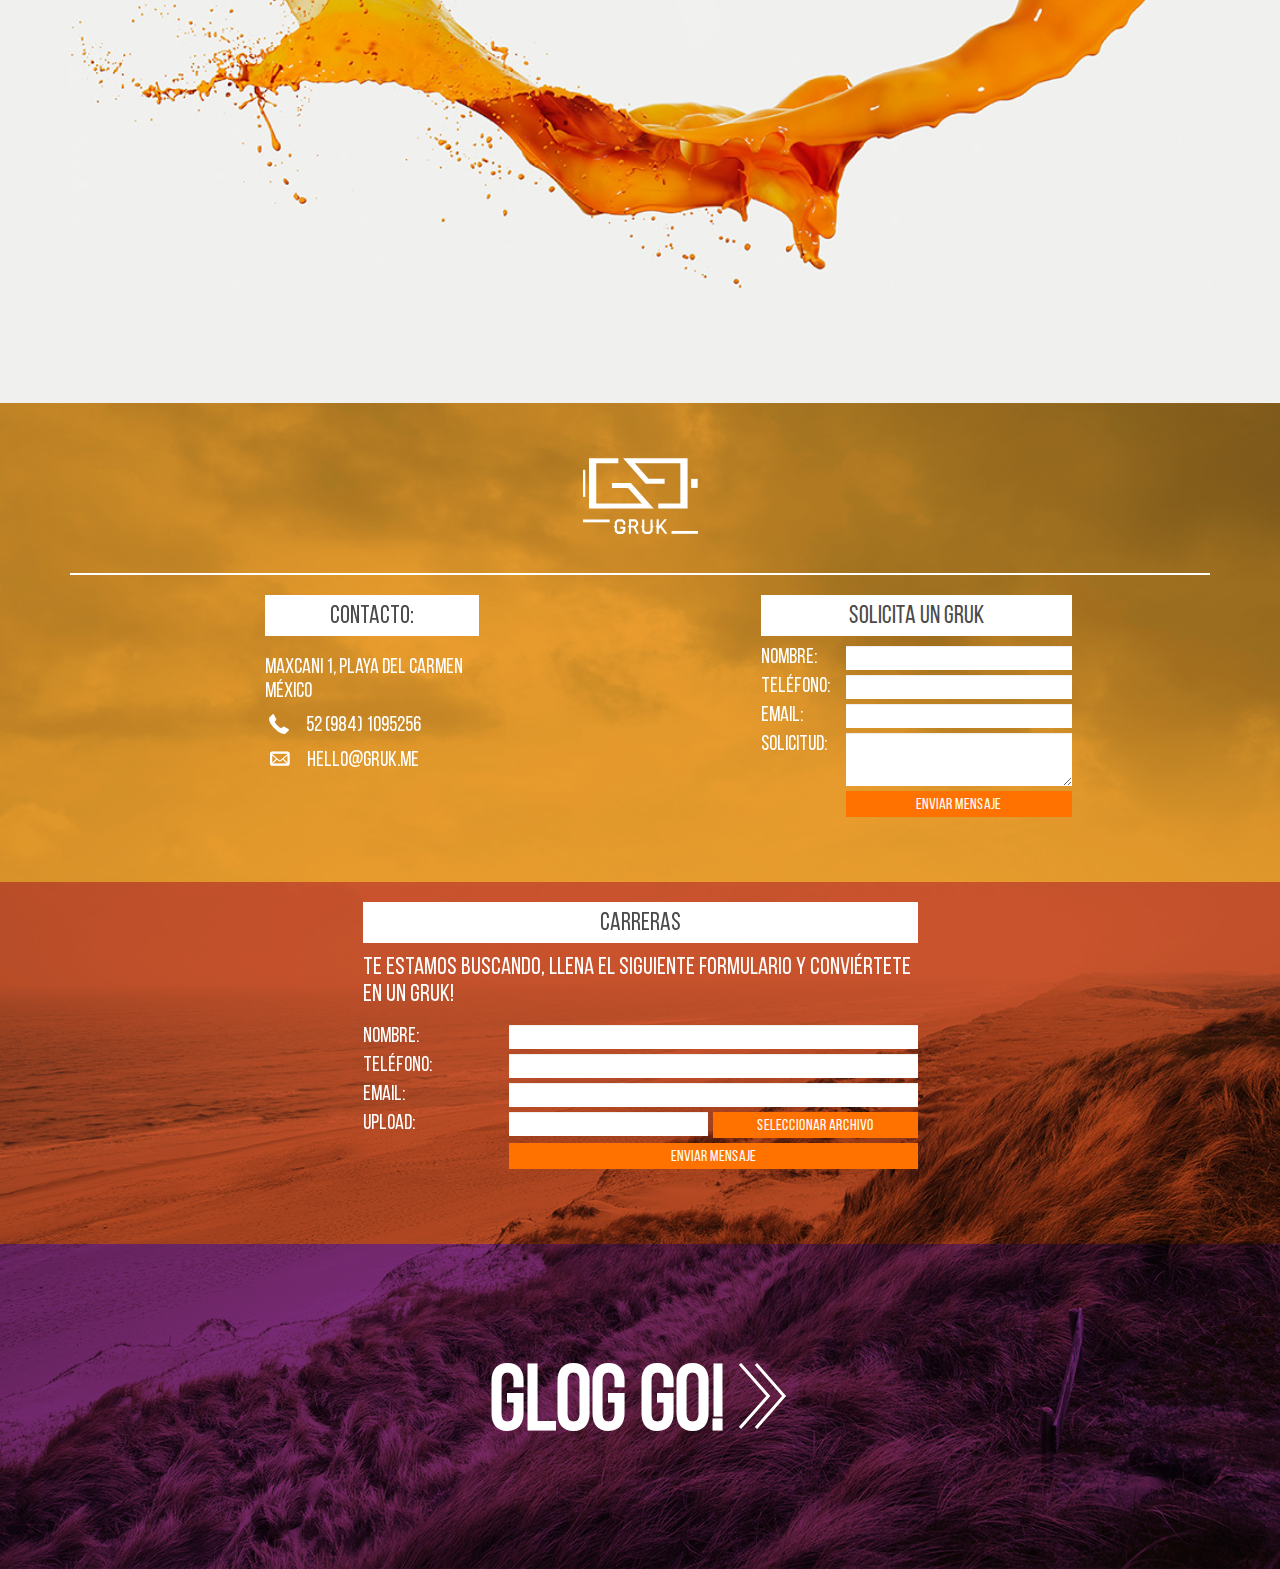
==== commit 23e8dbca: "últimos cambios" ====
--- a/site/index.html
+++ b/site/index.html
@@ -70,8 +70,8 @@
         <section id="inicio" class="full-height">
           <div class="container">
             <div class="row">
-              <div class="col-md-3 col-sm-2 col-xs-2"></div>
-              <div class="col-md-6 col-sm-8 col-xs-8">
+              <div class="col-md-3 col-sm-2"></div>
+              <div class="col-md-6 col-sm-8 iniciowrapper">
                 <div class="menuIntroCont">
                   <div class="menuIntroBack">
                     <div class="row">
@@ -83,8 +83,8 @@
                         </div>
                     </div>
                     <div class="row">
-                      <div class="col-md-1 col-sm-1 col-xs-1"></div>
-                      <div class="col-md-10 col-sm-10 col-xs-10">
+                      <div class="col-md-1 col-sm-1"></div>
+                      <div class="col-md-10 col-sm-10 col-xs-12">
                         <div id="homepage">
                           <div id="block1">
                             <div class="card-container home">
@@ -258,12 +258,12 @@
         <section id="quehacemos" class="loaded">
           <div class="container">
             <div class="row">
-              <div class="col-md-6">
+              <div class="col-md-6 col-sm-6">
                 <div class="row">
-                  <div class="col-md-1">
+                  <div class="col-md-1 hidden-xs">
                     <div class="square semiBig square1"></div>
                   </div>
-                  <div class="col-sm-9 col-md-8 boxTitleContainer">
+                  <div class="col-sm-12 col-md-8 boxTitleContainer">
                     <div class="card-container home title2">
                       <div>
                         <div>
@@ -282,7 +282,7 @@
                               </div>
                               <div class="col-md-7 col-xs-7">
                                 <div>
-                                  <h2>BUSINNES <br>INTELLIGENCE</h2>
+                                  <h2 class="naranja">BUSINNES <br>INTELLIGENCE</h2>
                                 </div>
                               </div>
                             </div>
@@ -290,7 +290,7 @@
                         </div>
                       </div>
                     </div>
-                    <div class="sq1">
+                    <div class="sq1 hidden-xs">
                       <div class="square big square2"></div>
                       <div class="square small square3"></div>
                       <div class="square normal square4"></div>
@@ -298,9 +298,9 @@
                   </div>
                 </div>
               </div>
-              <div class="col-md-6">
+              <div class="col-md-6 col-sm-6 quehacemosText">
                 <div class="row">
-                  <div class="col-offset-md-12 col-md-10 explain">
+                  <div class="col-offset-md-12 col-md-10 col-offset-sm-1 col-sm-11 explain">
                     <h2>¿qué hacemos?</h2>
                     <p>Los ingredientes para nuestra receta secreta de Business Intelligence provienen de minería de datos mezclados con marketing cualitativo y cuantitativo.</p>
                     <div class="sq2">
@@ -315,13 +315,13 @@
               <div class="col-md-3"></div>
               <div class="col-md-6">
                 <div class="row semiWrapper">
-                  <div class="col-md-1">
+                  <div class="col-md-1 col-sm-1 col-xs-1 borderNanjaContainer left">
                     <div class="borderNanja left"></div>
                   </div>
-                  <div class="col-md-10">
+                  <div class="col-md-10 col-sm-10 col-xs-10 generaremosWrapper">
                     <h3 class="generaremos">En 6 meses generaremos un plan de ventas que ningún cliente podrá resistir.</h3>
                   </div>
-                  <div class="col-md-1">
+                  <div class="col-md-1 col-sm-1 col-xs-1 borderNanjaContainer right">
                     <div class="borderNanja right"></div>
                   </div>
                 </div>
@@ -422,7 +422,7 @@
 
           <div class="container">
             <div class="row mainOur">
-              <div class="col-md-6">
+              <div class="col-md-6 col-sm-6">
                 <div class="row">
                   <div class="col-md-offset-1 col-md-8 boxTitleContainer">
                     <div class="card-container home title2">
@@ -446,34 +446,35 @@
                         </div>
                       </div>
                     </div>
-                    <p>Iniciamos como un laboratorio. Nuestra filosofía es la fuerza infinita de la imaginación y su magia creadora de sueños. Como alquimistas, hacemos estos sueños realidad. Creemos en el encuentro de mentes brillantes para alcanzar el limite de la imaginación. Somos generadores de historias que cambian el mundo a través de la fuerza de acción.</p>
-                  </div>
-                </div>
-              </div>
-              <div class="col-md-6">
+                    <p class="visible-lg-block visible-md-block visible-sm-block">Iniciamos como un laboratorio. Nuestra filosofía es la fuerza infinita de la imaginación y su magia creadora de sueños. Como alquimistas, hacemos estos sueños realidad. Creemos en el encuentro de mentes brillantes para alcanzar el limite de la imaginación. Somos generadores de historias que cambian el mundo a través de la fuerza de acción.</p>
+                  </div>
+                </div>
+              </div>
+              <div class="col-md-6 col-sm-6">
                 <div class="row">
                   <div class="col-md-11">
                     <h2 class="gris">“Think left and think right and think low and think high. Oh, the thinks you can think up if only you try!”</h2>
                     <div class="separadorNaranaja"></div>
                     <h3 class="gris">DR. Seuss</h3>
+                    <p class="visible-xs-block">Iniciamos como un laboratorio. Nuestra filosofía es la fuerza infinita de la imaginación y su magia creadora de sueños. Como alquimistas, hacemos estos sueños realidad. Creemos en el encuentro de mentes brillantes para alcanzar el limite de la imaginación. Somos generadores de historias que cambian el mundo a través de la fuerza de acción.</p>
                   </div>
                 </div>
                 <div class="row secondExplain">
-                  <div class="col-md-1">
-                    <div class="bordLf">
-                      <div class="square small bordered outer"></div>
-                    </div>
-                  </div>
-                  <div class="col-md-10">
-                    <div></div>
-                    <div>
-                      <h2 class="naranja buscamos">
-                        Buscamos inspirar <br> 
-                        y ser inspirados en todas direcciones, <br>
-                        sin limites, con propósitos.
-                      </h2>
-                    </div>
-                  </div>
+                    <div class="col-md-1">
+                      <div class="bordLf">
+                        <div class="square small bordered outer"></div>
+                      </div>
+                    </div>
+                    <div class="col-md-10">
+                      <div></div>
+                      <div>
+                        <h2 class="naranja buscamos">
+                          Buscamos inspirar <br> 
+                          y ser inspirados en todas direcciones, <br>
+                          sin limites, con propósitos.
+                        </h2>
+                      </div>
+                    </div>
                 </div>
               </div>
             </div>
@@ -495,11 +496,21 @@
                     <div class="row">
                         <div class="col-md-6">
                             <div class="row">
-                                <div class="col-md-offset-4 col-md-5">
-                                    <h3 class="sustrato direccion">contacto:</h3>
-                                    <p>Maxcani 1, Playa del Carmen México</p>
-                                    <p><span class="icon telefono"><i class="icon-phone"></i></span> 52 (984) 1095256</p>
-                                    <p><span class="icon mail"><i class="icon-mail"></i></span> hello@gruk.me</p>
+                                <div class="col-md-offset-4 col-md-5 col-sm-offset-4 col-sm-4 col-xs-offset-2 col-xs-8">
+                                    <h2 class="sustrato direccion">contacto:</h2>
+                                      <p>Maxcani 1, Playa del Carmen México</p>
+                                      <p>
+                                        <a href="tel:52 984 1095256">
+                                          <span class="icon telefono">
+                                            <i class="icon-phone"></i>
+                                          </span> 52 (984) 1095256 
+                                        </a>
+                                      </p>
+                                      <p>
+                                        <a href="mailto:hello@gruk.me">
+                                          <span class="icon mail"><i class="icon-mail"></i></span> hello@gruk.me
+                                        </a>
+                                      </p>
                                 </div>
                             </div>
                         </div>
@@ -507,36 +518,36 @@
                             <div class="row">
                                 <div class="col-md-offset-1 col-md-7 formaSolicita">
                                     <div class="row">
-                                        <div class="col-md-12">
-                                            <h3 class="sustrato">Solicita un Gruk</h3>
+                                        <div class="col-sm-offset-2 col-sm-8 col-md-12">
+                                            <h2 class="sustrato">Solicita un Gruk</h2>
                                             <div class="form-horizontal" id="iSolicitud" >
                                                 <div id="contact_results"></div>
                                                 <div class="form-group">
-                                                    <label for="iSolicitaNombre" class="col-sm-3 control-label">Nombre:</label>
-                                                    <div class="col-sm-9">
+                                                    <label for="iSolicitaNombre" class="col-sm-3 col-xs-3 control-label">Nombre:</label>
+                                                    <div class="col-sm-9 col-xs-9">
                                                         <input type="text" class="form-control" id="iSolicitaNombre">
                                                     </div>
                                                 </div>
                                                 <div class="form-group">
-                                                    <label for="iSolicitaTel" class="col-sm-3 control-label">Teléfono:</label>
-                                                    <div class="col-sm-9">
+                                                    <label for="iSolicitaTel" class="col-sm-3 col-xs-3 control-label">Teléfono:</label>
+                                                    <div class="col-sm-9 col-xs-9">
                                                         <input type="number" class="form-control" id="iSolicitaTel">
                                                     </div>
                                                 </div>
                                                 <div class="form-group">
-                                                    <label for="iSolicitaEmail" class="col-sm-3 control-label">Email:</label>
-                                                    <div class="col-sm-9">
+                                                    <label for="iSolicitaEmail" class="col-sm-3 col-xs-3  control-label">Email:</label>
+                                                    <div class="col-sm-9 col-xs-9">
                                                         <input type="email" class="form-control" id="iSolicitaEmail">
                                                     </div>
                                                 </div>
                                                 <div class="form-group">
-                                                    <label for="iSolicitaSolicitud" class="col-sm-3 control-label">Solicitud:</label>
-                                                    <div class="col-sm-9">
+                                                    <label for="iSolicitaSolicitud" class="col-sm-3 col-xs-3  control-label">Solicitud:</label>
+                                                    <div class="col-sm-9 col-xs-9">
                                                         <textarea class="form-control" id="iSolicitaSolicitud"></textarea>
                                                     </div>
                                                 </div>
                                                 <div class="form-group">
-                                                    <div class="col-sm-offset-3 col-sm-9">
+                                                    <div class="col-md-offset-3 col-md-9 col-xs-offset-3 col-xs-9">
                                                         <button type="submit" class="btn btn-default  btn-block" id="submit_contacto">ENVIAR MENSAJE</button>
                                                     </div>
                                                 </div>
@@ -553,42 +564,42 @@
               <div class="overlay"></div>
               <div class="container">
                 <div class="row">
-                  <div class="col-md-offset-4 col-md-4" id="iCarrera">
+                  <div class="col-md-offset-3 col-md-6 col-sm-offset-2 col-sm-8 col-xs-12" id="iCarrera">
                    <div class="row">
                     <div class="col-md-12 formaCarreras">
-                      <h3 class="sustrato carreras">Carreras</h3>
+                      <h2 class="sustrato carreras">Carreras</h2>
                       <h4>Te estamos buscando, llena el siguiente formulario y conviértete en un Gruk!</h4>
                       <div id="contact_results"></div>
                       <div class="form-horizontal">
                         <div class="form-group">
-                          <label for="iSolicitaNombre" class="col-sm-3 control-label">Nombre:</label>
-                          <div class="col-sm-9">
+                          <label for="iSolicitaNombre" class="col-sm-3 col-xs-3  control-label">Nombre:</label>
+                          <div class="col-sm-9 col-xs-9">
                             <input type="text" class="form-control" id="iCarreraNombre">
                           </div>
                         </div>
                         <div class="form-group">
-                          <label for="iCarreraTel" class="col-sm-3 control-label">Teléfono:</label>
-                          <div class="col-sm-9">
+                          <label for="iCarreraTel" class="col-sm-3 col-xs-3  control-label">Teléfono:</label>
+                          <div class="col-sm-9 col-xs-9">
                             <input type="number" class="form-control" id="iCarreraTel">
                           </div>
                         </div>
                         <div class="form-group">
-                          <label for="iCarreraEmail" class="col-sm-3 control-label">Email:</label>
-                          <div class="col-sm-9">
+                          <label for="iCarreraEmail" class="col-sm-3 col-xs-3  control-label">Email:</label>
+                          <div class="col-sm-9 col-xs-9">
                             <input type="email" class="form-control" id="iCarreraEmail">
                           </div>
                         </div>
                         <div class="form-group">
-                          <label for="iCarreraSolicitud" class="col-sm-3 control-label">Upload:</label>
-                          <div class="col-sm-9">
+                          <label for="iCarreraSolicitud" class="col-sm-3 col-xs-3  control-label">Upload:</label>
+                          <div class="col-sm-9 col-xs-9">
                             <div class="row">
-                              <div class="col-md-6 noRight">
+                              <div class="col-md-6 col-xs-5 noRight">
                                 <input type="text" class="form-control" id="iCarreraFileName">
                               </div>
-                              <div class="col-md-6 noLeft">
+                              <div class="col-md-6 col-xs-7 noLeft">
                                 <label class="customUpload">
                                   <input type="file" id="iCarreraCV" value="Upload">
-                                  <span class="btn btn-default btn-block">Seleccionar<span class="visible-lg-blog"> archivo</span></span>
+                                  <span class="btn btn-default btn-block">Seleccionar<span class="visible-lg-blog"> <span class="hidden-xs">archivo</span></span></span>
                                 </label>
                               </div>
                             </div>
@@ -596,7 +607,7 @@
                           </div>
                         </div>
                         <div class="form-group">
-                          <div class="col-sm-offset-3 col-sm-9">
+                          <div class="col-md-offset-3 col-md-9 col-xs-offset-3 col-xs-9">
                             <button type="submit" class="btn btn-default btn-block" id="submit_carrera">ENVIAR MENSAJE</button>
                           </div>
                         </div>
--- a/site/css/style.css
+++ b/site/css/style.css
@@ -8624,34 +8624,34 @@
 /*=========================================
 =            Estilos generales            =
 =========================================*/
-/* line 16, style.scss */
+/* line 17, style.scss */
 html {
   height: 100%;
 }
 
-/* line 19, style.scss */
+/* line 20, style.scss */
 body {
   min-height: 100%;
 }
 
-/* line 23, style.scss */
+/* line 24, style.scss */
 section {
   position: relative;
 }
 
-/* line 26, style.scss */
+/* line 27, style.scss */
 p {
   font-family: 'futura_bkbook';
 }
 
-/* line 29, style.scss */
+/* line 30, style.scss */
 #contacto p,
 label,
 .btn {
   font-weight: lighter;
 }
 
-/* line 34, style.scss */
+/* line 35, style.scss */
 [class^="icon-"]:before, [class*=" icon-"]:before {
   font-family: "fontello";
   font-style: normal;
@@ -8668,26 +8668,26 @@
   margin-left: .2em;
 }
 
-/* line 50, style.scss */
+/* line 51, style.scss */
 .icon-phone:before {
   content: '\e800';
 }
 
 /* '' */
-/* line 51, style.scss */
+/* line 52, style.scss */
 .icon-mail:before {
   content: '\e801';
 }
 
 /* '' */
-/* line 53, style.scss */
+/* line 54, style.scss */
 .logoMenu {
   max-width: 94px;
   margin: 50px auto 0 auto;
   display: block;
 }
 
-/* line 59, style.scss */
+/* line 60, style.scss */
 #mainMenu {
   position: fixed;
   left: 30px;
@@ -8697,29 +8697,29 @@
   -o-transition: all 0.2s, 0.8s;
   transition: all 0.2s, 0.8s;
 }
-/* line 64, style.scss */
+/* line 65, style.scss */
 #mainMenu object {
   width: 50px;
   height: 30px;
 }
-/* line 68, style.scss */
+/* line 69, style.scss */
 #mainMenu svg {
   width: 48px;
   height: 35px;
 }
 @media (max-width: 991px) {
-  /* line 59, style.scss */
+  /* line 60, style.scss */
   #mainMenu {
     top: 40px;
     left: 15px;
   }
-  /* line 76, style.scss */
+  /* line 77, style.scss */
   #mainMenu svg {
     width: 35px;
   }
 }
 
-/* line 81, style.scss */
+/* line 82, style.scss */
 #languajeSwitch {
   z-index: 4;
   top: 56px;
@@ -8728,7 +8728,7 @@
   background-color: transparent;
 }
 @media (max-width: 991px) {
-  /* line 81, style.scss */
+  /* line 82, style.scss */
   #languajeSwitch {
     top: 40px;
     right: 15px;
@@ -8737,7 +8737,7 @@
   }
 }
 
-/* line 95, style.scss */
+/* line 96, style.scss */
 #topScroller {
   font-size: 24px;
   text-align: center;
@@ -8748,26 +8748,26 @@
   opacity: 0;
 }
 @media (max-width: 991px) {
-  /* line 95, style.scss */
+  /* line 96, style.scss */
   #topScroller {
-    bottom: 0;
+    bottom: 15px;
     right: 15px;
     font-size: 14px;
     width: 35px;
     height: 35px;
   }
 }
-/* line 111, style.scss */
+/* line 112, style.scss */
 #topScroller object, #topScroller img {
   width: 16px;
   margin: 4px auto 0px;
   display: block;
 }
-/* line 116, style.scss */
+/* line 117, style.scss */
 #topScroller.cd-is-visible {
   opacity: 1;
 }
-/* line 119, style.scss */
+/* line 120, style.scss */
 #topScroller.cd-is-visible, #topScroller.cd-fade-out, #topScroller.no-touch:hover {
   -webkit-transition-property: "opacity, visibility";
   transition-property: "opacity, visibility";
@@ -8777,21 +8777,21 @@
   transition-delay: 0;
   transition-timing-function: 0;
 }
-/* line 122, style.scss */
+/* line 123, style.scss */
 #topScroller.cd-is-visible {
   visibility: visible;
   opacity: 1;
 }
-/* line 126, style.scss */
+/* line 127, style.scss */
 #topScroller.cd-fade-out {
   opacity: .5;
 }
-/* line 129, style.scss */
+/* line 130, style.scss */
 #topScroller:hover {
   opacity: 1;
 }
 
-/* line 133, style.scss */
+/* line 134, style.scss */
 #loading-mask {
   display: block;
   position: fixed;
@@ -8803,13 +8803,12 @@
   z-index: 999;
 }
 
-/* line 143, style.scss */
+/* line 144, style.scss */
 a {
-  font-size: 13px;
   color: white;
   cursor: pointer;
 }
-/* line 147, style.scss */
+/* line 148, style.scss */
 a:hover, a:focus {
   color: white;
   text-decoration: none !important;
@@ -8819,8 +8818,88 @@
 /*======================================
 =            titulo animado            =
 ======================================*/
-/* line 156, style.scss */
-.border > div {
+/* line 159, style.scss */
+.card-container .content {
+  position: relative;
+}
+/* line 162, style.scss */
+.card-container h2 {
+  margin: 0;
+  color: transparent;
+  -webkit-transition-property: color;
+  transition-property: color;
+  -webkit-transition-duration: 0.73s;
+  transition-duration: 0.73s;
+  -webkit-transition-delay: 0;
+  transition-delay: 0;
+  transition-timing-function: "easeInExpo";
+}
+/* line 167, style.scss */
+.card-container .frame > div {
+  background-color: #fff;
+}
+/* line 171, style.scss */
+.card-container .verCent > div {
+  display: table;
+  height: 122px;
+}
+/* line 174, style.scss */
+.card-container .verCent > div > div {
+  display: table-cell;
+  vertical-align: middle;
+}
+/* line 179, style.scss */
+.card-container .verCent .text-right {
+  position: relative;
+}
+@media (max-width: 672px) {
+  /* line 187, style.scss */
+  .card-container .verCent > div {
+    height: 90px;
+  }
+  /* line 190, style.scss */
+  .card-container h2 {
+    font-size: 30px;
+  }
+}
+@media (max-width: 576px) {
+  /* line 195, style.scss */
+  .card-container h2 {
+    font-size: 25px;
+  }
+}
+@media (max-width: 480px) {
+  /* line 201, style.scss */
+  .card-container .verCent > div {
+    height: 56px;
+  }
+  /* line 204, style.scss */
+  .card-container h2 {
+    font-size: 19px;
+  }
+}
+
+/* line 209, style.scss */
+.border {
+  position: absolute;
+  right: -17px;
+  top: 0;
+  width: 3px;
+  height: 100%;
+}
+/* line 215, style.scss */
+.border div {
+  transition-duration: 0.5s;
+  -webkit-transition-duration: 0.5s;
+  transition-delay: .25s;
+  -webkit-transition-delay: .25s;
+  left: 0;
+  top: 0;
+  width: 100%;
+  height: 0;
+  overflow: hidden;
+  position: absolute;
+  background: #fff;
   -webkit-transition-property: "width,height";
   transition-property: "width,height";
   -webkit-transition-duration: 0.73s;
@@ -8828,27 +8907,17 @@
   -webkit-transition-delay: 0s;
   transition-delay: 0s;
   transition-timing-function: "ease-in-out";
+}
+
+/* line 230, style.scss */
+.frame {
+  position: absolute;
+}
+/* line 232, style.scss */
+.frame > div {
   overflow: hidden;
   position: absolute;
   background: #fff;
-}
-
-/* line 164, style.scss */
-.loaded .card-container > div {
-  width: 100%;
-  position: relative;
-}
-
-/* line 170, style.scss */
-.card-container .content {
-  position: relative;
-}
-/* line 173, style.scss */
-.card-container .frame {
-  position: absolute;
-}
-/* line 175, style.scss */
-.card-container .frame > div {
   -webkit-transition-property: "width,height";
   transition-property: "width,height";
   -webkit-transition-duration: 0.73s;
@@ -8856,106 +8925,122 @@
   -webkit-transition-delay: 0s;
   transition-delay: 0s;
   transition-timing-function: "ease-in-out";
-  overflow: hidden;
-  position: absolute;
-  background: #fff;
-}
-/* line 181, style.scss */
-.card-container .frame.top {
+}
+/* line 238, style.scss */
+.frame.top {
   left: 0;
   top: 0;
   width: 100%;
   height: 2px;
 }
-/* line 186, style.scss */
-.card-container .frame.top > div {
+/* line 243, style.scss */
+.frame.top > div {
   left: 0;
   top: 0;
   width: 0;
   height: 100%;
 }
-/* line 193, style.scss */
-.card-container .frame.right {
+/* line 250, style.scss */
+.frame.right {
   right: 0;
   top: 0;
   width: 2px;
   height: 100%;
 }
-/* line 198, style.scss */
-.card-container .frame.right > div {
+/* line 255, style.scss */
+.frame.right > div {
   left: 0;
   top: 0;
   width: 100%;
   height: 0;
 }
-/* line 205, style.scss */
-.card-container .frame.bottom {
+/* line 262, style.scss */
+.frame.bottom {
   right: 0;
   bottom: 0;
   width: 100%;
   height: 2px;
 }
-/* line 210, style.scss */
-.card-container .frame.bottom > div {
+/* line 267, style.scss */
+.frame.bottom > div {
   right: 0;
   top: 0;
   width: 0;
   height: 100%;
 }
-/* line 217, style.scss */
-.card-container .frame.left {
+/* line 274, style.scss */
+.frame.left {
   left: 0;
   bottom: 0;
   width: 2px;
   height: 100%;
 }
-/* line 222, style.scss */
-.card-container .frame.left > div {
+/* line 279, style.scss */
+.frame.left > div {
   left: 0;
   bottom: 0;
   width: 100%;
   height: 0;
 }
 
+/* line 288, style.scss */
+.loaded h2 {
+  color: #fff;
+}
+/* line 291, style.scss */
+.loaded h2.naranja {
+  color: #ff8a00;
+}
+/* line 294, style.scss */
+.loaded .card-container > div {
+  width: 100%;
+  position: relative;
+}
+/* line 298, style.scss */
+.loaded .border > div, .loaded .frame > div {
+  width: 100%;
+  height: 100%;
+}
+
 /*===============================
 =            squares            =
 ===============================*/
-/* line 234, style.scss */
+/* line 307, style.scss */
 .square {
   background-color: #ff8a00;
   display: block;
 }
-/* line 237, style.scss */
+/* line 310, style.scss */
 .square.tiny {
   width: 12px;
   height: 12px;
 }
-/* line 241, style.scss */
+/* line 314, style.scss */
 .square.smaller {
   width: 14px;
   height: 14px;
 }
-/* line 245, style.scss */
+/* line 318, style.scss */
 .square.small {
   width: 18px;
   height: 18px;
 }
-/* line 249, style.scss */
+/* line 322, style.scss */
 .square.normal {
   width: 28px;
   height: 28px;
 }
-/* line 253, style.scss */
+/* line 326, style.scss */
 .square.semiBig {
   width: 38px;
   height: 38px;
 }
-/* line 257, style.scss */
+/* line 330, style.scss */
 .square.big {
   width: 48px;
   height: 48px;
 }
-/* line 261, style.scss */
+/* line 334, style.scss */
 .square.bordered {
   background-color: transparent;
   border: 3px solid #ff8a00;
@@ -8963,7 +9048,7 @@
   -moz-box-sizing: border-box;
   box-sizing: border-box;
 }
-/* line 266, style.scss */
+/* line 339, style.scss */
 .square.outer {
   -webkit-box-sizing: content-box;
   -moz-box-sizing: content-box;
@@ -8973,18 +9058,36 @@
 /*==============================
 =            Inicio            =
 ==============================*/
-/* line 274, style.scss */
+/* line 347, style.scss */
 #inicio .container,
 #inicio .container > .row,
-#inicio .container > .row > div,
+#inicio .iniciowrapper,
 #inicio .menuIntroCont {
   height: 100%;
 }
-/* line 280, style.scss */
+@media (max-width: 767px) {
+  /* line 354, style.scss */
+  #inicio .iniciowrapper {
+    padding: 0 125px;
+  }
+}
+@media (max-width: 576px) {
+  /* line 359, style.scss */
+  #inicio .iniciowrapper {
+    padding: 0 85px;
+  }
+}
+@media (max-width: 480px) {
+  /* line 364, style.scss */
+  #inicio .iniciowrapper {
+    padding: 0 55px;
+  }
+}
+/* line 368, style.scss */
 #inicio #homepage {
   margin-top: 40%;
 }
-/* line 283, style.scss */
+/* line 371, style.scss */
 #inicio .menuIntroBack {
   width: 100%;
   height: 0;
@@ -8994,7 +9097,7 @@
   -o-transition: all 0.5s ease-in-out 0s;
   transition: all 0.5s ease-in-out 0s;
 }
-/* line 290, style.scss */
+/* line 378, style.scss */
 #inicio .logoContainer {
   background-color: #fff;
   background-color: rgba(255, 255, 255, 0.2);
@@ -9004,7 +9107,7 @@
   -o-transition: all 0.75s ease-in-out 0.45s;
   transition: all 0.75s ease-in-out 0.45s;
 }
-/* line 297, style.scss */
+/* line 385, style.scss */
 #inicio .logoContainer object {
   max-width: 94px;
   margin: 50px auto 0 auto;
@@ -9015,19 +9118,19 @@
   transition: all 0.75s ease-in-out 1.2s;
 }
 @media (max-width: 991px) {
-  /* line 297, style.scss */
+  /* line 385, style.scss */
   #inicio .logoContainer object {
     max-width: 74px;
     margin-top: 30px;
     margin-bottom: 15px;
   }
 }
-/* line 312, style.scss */
+/* line 400, style.scss */
 #inicio .card-container .frame > div {
   -webkit-transition-delay: 1.5s;
   transition-delay: 1.5s;
 }
-/* line 316, style.scss */
+/* line 404, style.scss */
 #inicio h2 {
   -webkit-transition-property: color;
   transition-property: color;
@@ -9036,56 +9139,55 @@
   -webkit-transition-delay: 2.25s;
   transition-delay: 2.25s;
   transition-timing-function: "easeInExpo";
-  color: transparent;
-}
-/* line 321, style.scss */
+}
+/* line 408, style.scss */
 #inicio .border > div {
   -webkit-transition-delay: 2.25s;
   transition-delay: 2.25s;
 }
-/* line 325, style.scss */
+/* line 412, style.scss */
 #inicio .loaded .menuIntroBack {
   height: 75%;
 }
-/* line 328, style.scss */
+/* line 415, style.scss */
 #inicio .loaded .logoContainer {
   margin-top: 0%;
 }
-/* line 330, style.scss */
+/* line 417, style.scss */
 #inicio .loaded .logoContainer object {
   opacity: 1;
 }
-/* line 334, style.scss */
+/* line 421, style.scss */
 #inicio .loaded h2 {
   color: #fff;
 }
 
-/* line 343, style.scss */
+/* line 430, style.scss */
 #ourgrukology .naranja,
 .naranja {
   color: #ff8a00;
 }
 
-/* line 347, style.scss */
+/* line 434, style.scss */
 .separador, .separadorNaranaja {
   background-color: #fff;
   width: 100%;
   height: 2px;
 }
 
-/* line 352, style.scss */
+/* line 439, style.scss */
 .separadorNaranaja {
   background-color: #ff8a00;
 }
 
-/* line 356, style.scss */
+/* line 443, style.scss */
 .triScroll {
   margin: 40px auto 0;
   height: 21px;
   width: 35px;
   position: relative;
 }
-/* line 361, style.scss */
+/* line 448, style.scss */
 .triScroll .triScrollObject {
   display: block;
   max-width: 35px;
@@ -9099,7 +9201,7 @@
   -webkit-transition-delay: 0.6s;
   transition-delay: 0.6s;
 }
-/* line 371, style.scss */
+/* line 458, style.scss */
 .triScroll.loaded .triScrollObject {
   bottom: 0;
   opacity: 1;
@@ -9107,88 +9209,23 @@
 
 /* animacion inicio
 --------------------------------------------------------------------------------------- */
-/* line 445, style.scss */
-.loaded .border > div,
-.loaded .card-container > div > div .frame > div {
-  width: 100%;
-  height: 100%;
-}
-
-/* line 451, style.scss */
-.border {
-  position: absolute;
-  right: 0;
-  top: 0;
-  width: 3px;
-  height: 100%;
-}
-/* line 457, style.scss */
-.border div {
-  transition-duration: 0.5s;
-  -webkit-transition-duration: 0.5s;
-  transition-delay: .25s;
-  -webkit-transition-delay: .25s;
-  left: 0;
-  top: 0;
-  width: 100%;
-  height: 0;
-}
-
-/* line 469, style.scss */
-.title2 h2 {
-  -webkit-transition-property: color;
-  transition-property: color;
-  -webkit-transition-duration: 0.73s;
-  transition-duration: 0.73s;
-  -webkit-transition-delay: 0;
-  transition-delay: 0;
-  transition-timing-function: "easeInExpo";
-  color: transparent;
-}
-/* line 472, style.scss */
-.loaded .title2 h2 {
-  color: #fff;
-}
-
-/* line 477, style.scss */
-.verCent > div {
-  display: table;
-  height: 122px;
-}
-/* line 480, style.scss */
-.verCent > div > div {
-  display: table-cell;
-  vertical-align: middle;
-}
-/* line 485, style.scss */
-.verCent h2 {
-  margin: 0;
-}
-/* line 488, style.scss */
-.verCent .text-right {
-  position: relative;
-}
-/* line 491, style.scss */
-.verCent .text-right > div {
-  margin-right: -15px;
-}
-
 /*formas*/
-/* line 505, style.scss */
+/* line 543, style.scss */
 .sustrato {
   background: #fff;
   width: 100%;
   text-align: center;
   color: #4a4a4a;
   padding: 8px 0 5px;
-}
-
-/* line 512, style.scss */
+  font-size: 25px;
+}
+
+/* line 551, style.scss */
 .form-group {
   margin-bottom: 5px;
 }
 
-/* line 515, style.scss */
+/* line 554, style.scss */
 .form-control {
   font-family: 'futura_bkbook';
   color: #4a4a4a;
@@ -9197,21 +9234,22 @@
   height: 24px;
 }
 
-/* line 522, style.scss */
+/* line 561, style.scss */
 #iSolicitaTel,
 input[type="number"] {
   padding: 0 12px;
 }
 
-/* line 526, style.scss */
+/* line 565, style.scss */
 .form-horizontal .control-label {
   font-size: 21px;
   text-align: left;
   padding-top: 0;
-  margin-top: -2px;
-}
-
-/* line 532, style.scss */
+  margin: 0;
+  line-height: 24px;
+}
+
+/* line 572, style.scss */
 .btn {
   border-radius: 0;
   border: none;
@@ -9225,24 +9263,24 @@
   transition: all 0.3s ease-in-out;
 }
 
-/* line 542, style.scss */
+/* line 582, style.scss */
 .btn:hover {
   background-color: #4a4a4a;
   color: #fff;
 }
 
-/* line 546, style.scss */
+/* line 586, style.scss */
 .noRight {
   padding-right: 5px;
 }
 
-/* line 549, style.scss */
+/* line 589, style.scss */
 .noLeft {
   padding-left: 0;
 }
 
 /*MENU*/
-/* line 554, style.scss */
+/* line 594, style.scss */
 .menuOver {
   width: 100%;
   background-color: rgba(255, 138, 0, 0.9);
@@ -9251,20 +9289,20 @@
   z-index: 3;
   display: none;
 }
-/* line 561, style.scss */
+/* line 601, style.scss */
 .menuOver .container {
   opacity: 0;
 }
-/* line 564, style.scss */
+/* line 604, style.scss */
 .menuOver ul {
   padding: 5% 0 0 0;
   text-align: center;
 }
-/* line 567, style.scss */
+/* line 607, style.scss */
 .menuOver ul li {
   list-style: none;
 }
-/* line 571, style.scss */
+/* line 611, style.scss */
 .menuOver a {
   width: 100%;
   font: 16px 'futura_bkbook';
@@ -9272,11 +9310,11 @@
   padding: 10px;
   border-bottom: 2px solid rgba(255, 255, 255, 0.5);
 }
-/* line 577, style.scss */
+/* line 617, style.scss */
 .menuOver a:hover .separador, .menuOver a:hover .separadorNaranaja {
   background-color: #fff;
 }
-/* line 581, style.scss */
+/* line 621, style.scss */
 .menuOver .separador, .menuOver .separadorNaranaja {
   max-width: 34px;
   margin: 0 auto;
@@ -9286,17 +9324,17 @@
   -o-transition: all 0.25s;
   transition: all 0.25s;
 }
-/* line 588, style.scss */
+/* line 628, style.scss */
 .menuOver .top {
   margin-bottom: 3px;
 }
-/* line 591, style.scss */
+/* line 631, style.scss */
 .menuOver .bottom {
   margin-top: 3px;
 }
 
 /*ESTRUCTUTA*/
-/* line 596, style.scss */
+/* line 636, style.scss */
 #imagenBack {
   position: relative;
   background: url("../img/backHome.jpg") no-repeat center center fixed;
@@ -9308,7 +9346,7 @@
   width: 100%;
 }
 
-/* line 601, style.scss */
+/* line 641, style.scss */
 #archemy {
   position: relative;
   background: url("../img/backAlchemy.jpg") no-repeat center center ;
@@ -9318,38 +9356,38 @@
   background-size: cover;
   overflow: hidden;
 }
-/* line 604, style.scss */
+/* line 644, style.scss */
 #archemy .container {
   position: relative;
 }
-/* line 607, style.scss */
+/* line 647, style.scss */
 #archemy .card-container {
   margin-top: 65px;
 }
-/* line 609, style.scss */
+/* line 649, style.scss */
 #archemy .card-container > div {
   position: relative;
 }
-/* line 611, style.scss */
+/* line 651, style.scss */
 .loaded #archemy .card-container > div {
   width: 100%;
 }
-/* line 616, style.scss */
+/* line 656, style.scss */
 #archemy .alquimia {
   margin-top: 135px;
 }
-/* line 619, style.scss */
+/* line 659, style.scss */
 #archemy .loaded .frame > div {
   width: 100%;
   height: 100%;
 }
-/* line 623, style.scss */
+/* line 663, style.scss */
 #archemy .alquimia h2 {
   display: block;
   height: 40px;
   clear: both;
 }
-/* line 627, style.scss */
+/* line 667, style.scss */
 #archemy .alquimia h2 span {
   -webkit-transition-property: all;
   transition-property: all;
@@ -9361,162 +9399,162 @@
   float: left;
   padding-top: 1em;
 }
-/* line 637, style.scss */
+/* line 677, style.scss */
 #archemy .alquimia h2 span:nth-child(1) {
   -webkit-transition-delay: 0.03s;
   transition-delay: 0.03s;
 }
-/* line 637, style.scss */
+/* line 677, style.scss */
 #archemy .alquimia h2 span:nth-child(2) {
   -webkit-transition-delay: 0.06s;
   transition-delay: 0.06s;
 }
-/* line 637, style.scss */
+/* line 677, style.scss */
 #archemy .alquimia h2 span:nth-child(3) {
   -webkit-transition-delay: 0.09s;
   transition-delay: 0.09s;
 }
-/* line 637, style.scss */
+/* line 677, style.scss */
 #archemy .alquimia h2 span:nth-child(4) {
   -webkit-transition-delay: 0.12s;
   transition-delay: 0.12s;
 }
-/* line 637, style.scss */
+/* line 677, style.scss */
 #archemy .alquimia h2 span:nth-child(5) {
   -webkit-transition-delay: 0.15s;
   transition-delay: 0.15s;
 }
-/* line 637, style.scss */
+/* line 677, style.scss */
 #archemy .alquimia h2 span:nth-child(6) {
   -webkit-transition-delay: 0.18s;
   transition-delay: 0.18s;
 }
-/* line 637, style.scss */
+/* line 677, style.scss */
 #archemy .alquimia h2 span:nth-child(7) {
   -webkit-transition-delay: 0.21s;
   transition-delay: 0.21s;
 }
-/* line 637, style.scss */
+/* line 677, style.scss */
 #archemy .alquimia h2 span:nth-child(8) {
   -webkit-transition-delay: 0.24s;
   transition-delay: 0.24s;
 }
-/* line 637, style.scss */
+/* line 677, style.scss */
 #archemy .alquimia h2 span:nth-child(9) {
   -webkit-transition-delay: 0.27s;
   transition-delay: 0.27s;
 }
-/* line 637, style.scss */
+/* line 677, style.scss */
 #archemy .alquimia h2 span:nth-child(10) {
   -webkit-transition-delay: 0.3s;
   transition-delay: 0.3s;
 }
-/* line 637, style.scss */
+/* line 677, style.scss */
 #archemy .alquimia h2 span:nth-child(11) {
   -webkit-transition-delay: 0.33s;
   transition-delay: 0.33s;
 }
-/* line 637, style.scss */
+/* line 677, style.scss */
 #archemy .alquimia h2 span:nth-child(12) {
   -webkit-transition-delay: 0.36s;
   transition-delay: 0.36s;
 }
-/* line 637, style.scss */
+/* line 677, style.scss */
 #archemy .alquimia h2 span:nth-child(13) {
   -webkit-transition-delay: 0.39s;
   transition-delay: 0.39s;
 }
-/* line 637, style.scss */
+/* line 677, style.scss */
 #archemy .alquimia h2 span:nth-child(14) {
   -webkit-transition-delay: 0.42s;
   transition-delay: 0.42s;
 }
-/* line 637, style.scss */
+/* line 677, style.scss */
 #archemy .alquimia h2 span:nth-child(15) {
   -webkit-transition-delay: 0.45s;
   transition-delay: 0.45s;
 }
-/* line 637, style.scss */
+/* line 677, style.scss */
 #archemy .alquimia h2 span:nth-child(16) {
   -webkit-transition-delay: 0.48s;
   transition-delay: 0.48s;
 }
-/* line 637, style.scss */
+/* line 677, style.scss */
 #archemy .alquimia h2 span:nth-child(17) {
   -webkit-transition-delay: 0.51s;
   transition-delay: 0.51s;
 }
-/* line 637, style.scss */
+/* line 677, style.scss */
 #archemy .alquimia h2 span:nth-child(18) {
   -webkit-transition-delay: 0.54s;
   transition-delay: 0.54s;
 }
-/* line 637, style.scss */
+/* line 677, style.scss */
 #archemy .alquimia h2 span:nth-child(19) {
   -webkit-transition-delay: 0.57s;
   transition-delay: 0.57s;
 }
-/* line 637, style.scss */
+/* line 677, style.scss */
 #archemy .alquimia h2 span:nth-child(20) {
   -webkit-transition-delay: 0.6s;
   transition-delay: 0.6s;
 }
-/* line 637, style.scss */
+/* line 677, style.scss */
 #archemy .alquimia h2 span:nth-child(21) {
   -webkit-transition-delay: 0.63s;
   transition-delay: 0.63s;
 }
-/* line 637, style.scss */
+/* line 677, style.scss */
 #archemy .alquimia h2 span:nth-child(22) {
   -webkit-transition-delay: 0.66s;
   transition-delay: 0.66s;
 }
-/* line 637, style.scss */
+/* line 677, style.scss */
 #archemy .alquimia h2 span:nth-child(23) {
   -webkit-transition-delay: 0.69s;
   transition-delay: 0.69s;
 }
-/* line 637, style.scss */
+/* line 677, style.scss */
 #archemy .alquimia h2 span:nth-child(24) {
   -webkit-transition-delay: 0.72s;
   transition-delay: 0.72s;
 }
-/* line 637, style.scss */
+/* line 677, style.scss */
 #archemy .alquimia h2 span:nth-child(25) {
   -webkit-transition-delay: 0.75s;
   transition-delay: 0.75s;
 }
-/* line 637, style.scss */
+/* line 677, style.scss */
 #archemy .alquimia h2 span:nth-child(26) {
   -webkit-transition-delay: 0.78s;
   transition-delay: 0.78s;
 }
-/* line 637, style.scss */
+/* line 677, style.scss */
 #archemy .alquimia h2 span:nth-child(27) {
   -webkit-transition-delay: 0.81s;
   transition-delay: 0.81s;
 }
-/* line 637, style.scss */
+/* line 677, style.scss */
 #archemy .alquimia h2 span:nth-child(28) {
   -webkit-transition-delay: 0.84s;
   transition-delay: 0.84s;
 }
-/* line 637, style.scss */
+/* line 677, style.scss */
 #archemy .alquimia h2 span:nth-child(29) {
   -webkit-transition-delay: 0.87s;
   transition-delay: 0.87s;
 }
-/* line 637, style.scss */
+/* line 677, style.scss */
 #archemy .alquimia h2 span:nth-child(30) {
   -webkit-transition-delay: 0.9s;
   transition-delay: 0.9s;
 }
-/* line 643, style.scss */
+/* line 683, style.scss */
 #archemy .alquimia h2.loaded span {
   padding-top: 0;
 }
 
-/* line 649, style.scss */
+/* line 689, style.scss */
 #backPortrai {
   position: relative;
   background: url("../img/portrait.jpg") no-repeat center center ;
@@ -9526,108 +9564,118 @@
   background-size: cover;
 }
 
-/* line 652, style.scss */
+/* line 692, style.scss */
 #imgSocios {
   bottom: 0;
   right: 0;
   position: absolute;
 }
 
-/* line 657, style.scss */
+/* line 697, style.scss */
 #quehacemos {
   background-color: #353535;
 }
-/* line 659, style.scss */
+/* line 699, style.scss */
 #quehacemos .boxTitleContainer {
   margin-top: 80px;
 }
-/* line 662, style.scss */
+/* line 702, style.scss */
 #quehacemos .explain {
   margin-top: 72px;
 }
-/* line 664, style.scss */
+/* line 704, style.scss */
 #quehacemos .explain h2 {
   border-bottom: 2px solid #ff8a00;
   display: inline-block;
   padding-bottom: 10px;
   margin-bottom: 0;
-}
-/* line 670, style.scss */
+  margin-top: 0;
+}
+/* line 711, style.scss */
 #quehacemos .explain p {
   margin-top: 58px;
 }
-/* line 674, style.scss */
+/* line 715, style.scss */
+#quehacemos .generaremosWrapper {
+  display: table;
+  height: 106px;
+}
+/* line 719, style.scss */
 #quehacemos .generaremos {
   font-size: 28px;
-}
-/* line 677, style.scss */
+  display: table-cell;
+  vertical-align: middle;
+}
+/* line 724, style.scss */
 #quehacemos .square1 {
-  margin-top: 26px;
-}
-/* line 680, style.scss */
+  top: 26px;
+  left: -26px;
+}
+/* line 728, style.scss */
 #quehacemos .semiWrapper {
   margin: 80px 0 50px;
-}
-/* line 683, style.scss */
+  position: relative;
+}
+/* line 732, style.scss */
 #quehacemos .borderNanja {
   border: 2px solid #ff7200;
   display: inline-block;
   height: 106px;
   width: 30px;
 }
-/* line 689, style.scss */
+/* line 738, style.scss */
 #quehacemos .borderNanja.left {
   border-right: none;
 }
-/* line 692, style.scss */
+/* line 741, style.scss */
 #quehacemos .borderNanja.right {
   border-left: none;
   float: right;
 }
-/* line 696, style.scss */
+/* line 745, style.scss */
 #quehacemos .sq1, #quehacemos .sq2, #quehacemos .square {
   position: absolute;
 }
-/* line 699, style.scss */
+/* line 748, style.scss */
 #quehacemos .sq1 {
   right: -95px;
   bottom: -96px;
   height: 74px;
   width: 108px;
 }
-/* line 705, style.scss */
+/* line 754, style.scss */
 #quehacemos .square.big {
   left: 0;
 }
-/* line 708, style.scss */
+/* line 757, style.scss */
 #quehacemos .square.normal {
   right: 18px;
   top: 46px;
 }
-/* line 712, style.scss */
+/* line 761, style.scss */
 #quehacemos .square.small {
   right: 0;
   top: 12px;
 }
-/* line 716, style.scss */
+/* line 765, style.scss */
 #quehacemos .sq2 {
   width: 35px;
   height: 40px;
   right: -35px;
   top: 0;
 }
-/* line 722, style.scss */
+/* line 771, style.scss */
 #quehacemos .square5 {
   bottom: 0;
   left: 0;
 }
-/* line 726, style.scss */
+/* line 775, style.scss */
 #quehacemos .square6 {
   top: 0;
   right: 0;
 }
 
-/* line 732, style.scss */
+/* line 781, style.scss */
 .imgArchemyFigure object {
   mix-blend-mode: luminosity;
   width: 140%;
@@ -9635,128 +9683,128 @@
   margin-left: -20%;
 }
 
-/* line 739, style.scss */
+/* line 788, style.scss */
 #infography {
   background-color: #ff8a00;
   position: relative;
 }
-/* line 742, style.scss */
+/* line 791, style.scss */
 #infography .triangleInfo {
   width: 64px;
   margin: 0 auto;
   display: block;
 }
-/* line 747, style.scss */
+/* line 796, style.scss */
 #infography .fullLines {
   position: absolute;
   left: 0;
   width: 100%;
 }
-/* line 751, style.scss */
+/* line 800, style.scss */
 #infography .fullLines.bottom {
   bottom: 0;
   height: 24px;
 }
-/* line 755, style.scss */
+/* line 804, style.scss */
 #infography .fullLines .fullLine {
   height: 2px;
   width: 100%;
   background-color: #fff;
   position: absolute;
 }
-/* line 760, style.scss */
+/* line 809, style.scss */
 #infography .fullLines .fullLine.topUpper {
   top: 5px;
 }
-/* line 763, style.scss */
+/* line 812, style.scss */
 #infography .fullLines .fullLine.topBottom {
   top: 24px;
 }
-/* line 766, style.scss */
+/* line 815, style.scss */
 #infography .fullLines .fullLine.bottomUpper {
   top: 0;
 }
-/* line 769, style.scss */
+/* line 818, style.scss */
 #infography .fullLines .fullLine.bottomBottom {
   bottom: 12px;
 }
-/* line 773, style.scss */
+/* line 822, style.scss */
 #infography .fullLines .separator {
   background-color: #ff8a00;
   display: block;
   height: 7px;
   position: relative;
 }
-/* line 778, style.scss */
+/* line 827, style.scss */
 #infography .fullLines .separator.topUpper {
   margin: 1px auto 0;
   width: 96px;
 }
-/* line 782, style.scss */
+/* line 831, style.scss */
 #infography .fullLines .separator.topBottom {
   margin: 14px auto 0;
   width: 50%;
 }
-/* line 786, style.scss */
+/* line 835, style.scss */
 #infography .fullLines .separator.bottomUpper {
   margin: 0 auto 0;
   width: 60%;
 }
-/* line 790, style.scss */
+/* line 839, style.scss */
 #infography .fullLines .separator.bottomBottom {
   margin: 0 auto 0;
   width: 70%;
 }
-/* line 795, style.scss */
+/* line 844, style.scss */
 #infography .fullLines.infoLine {
   height: 3px;
   left: 0;
   top: 42%;
   background-color: #fff;
 }
-/* line 802, style.scss */
+/* line 851, style.scss */
 #infography .sliderInfography {
   margin: 25px 0 0;
 }
-/* line 805, style.scss */
+/* line 854, style.scss */
 #infography .infoTitle {
   height: 80px;
   display: table;
   width: 100%;
   position: relative;
 }
-/* line 810, style.scss */
+/* line 859, style.scss */
 #infography .infoTitle h4 {
   font-size: 21px;
   font-weight: lighter;
   display: table-cell;
   vertical-align: middle;
 }
-/* line 817, style.scss */
+/* line 866, style.scss */
 #infography .infoImg {
   position: relative;
 }
-/* line 819, style.scss */
+/* line 868, style.scss */
 #infography .infoImg object {
   max-width: 102px;
   margin: 0 auto;
   display: block;
   background-color: #ff8a00;
 }
-/* line 827, style.scss */
+/* line 876, style.scss */
 #infography .infoExplain {
   position: relative;
   height: 160px;
   display: table-cell;
   vertical-align: middle;
 }
-/* line 832, style.scss */
+/* line 881, style.scss */
 #infography .infoExplain p {
   display: table-cell;
   vertical-align: middle;
 }
 
-/* line 838, style.scss */
+/* line 887, style.scss */
 .coverLine {
   width: 50%;
   height: 310px;
@@ -9764,84 +9812,80 @@
   top: 5px;
   background-color: #ff8a00;
 }
-/* line 844, style.scss */
+/* line 893, style.scss */
 .content1 .coverLine {
   left: 0;
 }
-/* line 847, style.scss */
+/* line 896, style.scss */
 .content4 .coverLine {
   right: 0;
 }
 
-/* line 852, style.scss */
+/* line 901, style.scss */
 #ourgrukology {
   background-color: #f0f0ee;
   overflow: hidden;
 }
-/* line 855, style.scss */
-#ourgrukology .mainOur {
-  margin-top: 86px;
-  z-index: 2;
-  position: relative;
-}
-/* line 860, style.scss */
+/* line 905, style.scss */
 #ourgrukology p {
   color: #6e6e6e;
-  margin-top: 70px;
-}
-/* line 864, style.scss */
+  margin-top: 60px;
+}
+/* line 909, style.scss */
 #ourgrukology .gris {
   color: #959595;
 }
-/* line 867, style.scss */
+/* line 912, style.scss */
 #ourgrukology h2.gris, #ourgrukology h2.buscamos {
   font-size: 30px;
   margin-top: 0;
 }
-/* line 871, style.scss */
+/* line 916, style.scss */
 #ourgrukology h2.buscamos {
   margin-bottom: 0;
 }
-/* line 874, style.scss */
+/* line 919, style.scss */
 #ourgrukology h3.gris {
   margin-top: 15px;
 }
-/* line 877, style.scss */
+/* line 923, style.scss */
 #ourgrukology .card-container h2 {
   font-size: 38px;
   margin: 0;
   line-height: 1;
   padding: 17px 0 7px;
 }
-/* line 883, style.scss */
+/* line 929, style.scss */
 #ourgrukology .card-container .frame > div {
   background-color: #959595;
 }
-/* line 886, style.scss */
+/* line 933, style.scss */
 #ourgrukology .secondExplain {
   margin-top: 130px;
   position: relative;
 }
-/* line 890, style.scss */
+/* line 937, style.scss */
 #ourgrukology .secondExplain .col-md-1 {
   position: absolute;
   height: 95%;
   left: -55px;
   border-right: 3px solid #959595;
 }
-/* line 896, style.scss */
+/* line 943, style.scss */
 #ourgrukology .secondExplain .square {
   position: absolute;
   right: 55px;
   top: 22px;
 }
 
-/* line 902, style.scss */
-.card-container .frame > div {
-  background-color: #fff;
-}
-
-/* line 905, style.scss */
+/* line 949, style.scss */
+.mainOur {
+  margin-top: 86px;
+  z-index: 2;
+  position: relative;
+}
+
+/* line 955, style.scss */
 #imageLiquid {
   width: 100%;
   z-index: 1;
@@ -9849,65 +9893,66 @@
   position: relative;
 }
 
-/* line 911, style.scss */
+/* line 961, style.scss */
 #contacto p {
   font-size: 21px;
   line-height: 24px;
   font-family: bebas;
 }
 
-/* line 916, style.scss */
+/* line 966, style.scss */
 .formaSolicita {
   margin-bottom: 60px;
 }
 
-/* line 919, style.scss */
+/* line 969, style.scss */
 .direccion {
   margin-bottom: 20px;
 }
 
-/* line 922, style.scss */
+/* line 972, style.scss */
 .icon {
   margin-right: 10px;
 }
-/* line 924, style.scss */
+/* line 974, style.scss */
 .icon.telefono {
   font-size: 20px;
 }
-/* line 927, style.scss */
+/* line 977, style.scss */
 .icon.mail {
   font-size: 21px;
 }
 
-/* line 931, style.scss */
+/* line 981, style.scss */
 #backPortrai h3 {
   margin-top: 40px;
 }
-/* line 933, style.scss */
+/* line 983, style.scss */
 #backPortrai h3 .carreras {
   margin-top: 110px;
 }
 
-/* line 937, style.scss */
+/* line 987, style.scss */
 .formaCarreras {
   margin-bottom: 70px;
 }
-/* line 939, style.scss */
+/* line 989, style.scss */
 .formaCarreras h4 {
   margin: 12px 0 16px;
   line-height: 27px;
 }
 
-/* line 944, style.scss */
+/* line 994, style.scss */
 .customUpload {
   display: block;
-}
-/* line 946, style.scss */
+  margin-bottom: 0;
+}
+/* line 997, style.scss */
 .customUpload input {
   display: none;
 }
 
-/* line 950, style.scss */
+/* line 1001, style.scss */
 .overlay {
   height: 100%;
   width: 100%;
@@ -9915,12 +9960,12 @@
   mix-blend-mode: multiply;
 }
 
-/* line 956, style.scss */
+/* line 1007, style.scss */
 #contacto .overlay {
   background: rgba(255, 150, 0, 0.8);
 }
 
-/* line 959, style.scss */
+/* line 1010, style.scss */
 #logoContacto {
   width: 115px;
   margin: 0 auto;
@@ -9928,27 +9973,286 @@
   padding: 55px 0 40px;
 }
 
-/* line 965, style.scss */
+/* line 1016, style.scss */
 #carreras .overlay {
   background: rgba(213, 50, 0, 0.8);
 }
 
-/* line 968, style.scss */
+/* line 1019, style.scss */
 #glog .overlay {
   background: rgba(118, 0, 147, 0.8);
 }
 
 /*GLOG*/
-/* line 972, style.scss */
-#glog h1 {
+/* line 1023, style.scss */
+.glog {
   text-align: center;
   margin: 112px 0;
   font-weight: bold;
 }
 
 @media (min-width: 992px) and (max-width: 1199px) {
-  /* line 983, style.scss */
+  /* line 1035, style.scss */
   .boxTitleContainer {
     width: 75%;
   }
 }
+@media (max-width: 1199px) {
+  /* line 2, _responsiveLayout.scss */
+  #quehacemos .explain {
+    float: right;
+  }
+}
+@media (max-width: 991px) {
+  /* line 7, _responsiveLayout.scss */
+  .mainOur {
+    margin-top: 30px;
+  }
+
+  /* line 10, _responsiveLayout.scss */
+  #quehacemos .explain p {
+    margin-top: 28px;
+  }
+
+  /* line 13, _responsiveLayout.scss */
+  #ourgrukology p {
+    margin-top: 40px;
+  }
+
+  /* line 16, _responsiveLayout.scss */
+  #ourgrukology h2.gris, #ourgrukology h2.buscamos {
+    font-size: 28px;
+  }
+
+  /* line 19, _responsiveLayout.scss */
+  #ourgrukology .secondExplain {
+    margin-top: 120px;
+  }
+
+  /* line 23, _responsiveLayout.scss */
+  #logoContacto {
+    width: 75px;
+    padding: 42px 0 22px;
+  }
+
+  /* line 27, _responsiveLayout.scss */
+  #contacto .separador, #contacto .separadorNaranaja {
+    height: 2px;
+  }
+
+  /* line 30, _responsiveLayout.scss */
+  .formaSolicita {
+    margin: 30px 0 40px;
+  }
+  /* line 32, _responsiveLayout.scss */
+  .formaSolicita .sustrato {
+    margin-top: 0;
+  }
+
+  /* line 36, _responsiveLayout.scss */
+  .formaCarreras {
+    margin: 50px 0;
+  }
+
+  /* line 40, _responsiveLayout.scss */
+  .direccion {
+    margin-top: 30px;
+  }
+}
+@media (max-width: 767px) {
+  /* line 50, _responsiveLayout.scss */
+  .container {
+    padding: 0 50px;
+  }
+
+  /* line 53, _responsiveLayout.scss */
+  #quehacemos .boxTitleContainer {
+    margin-top: 30px;
+  }
+
+  /* line 56, _responsiveLayout.scss */
+  #quehacemos .boxTitleContainer  {
+    margin-top: 30px;
+  }
+
+  /* line 59, _responsiveLayout.scss */
+  #ourgrukology .card-container h2 {
+    font-size: 25px;
+  }
+
+  /* line 62, _responsiveLayout.scss */
+  #ourgrukology h2.gris {
+    margin-top: 25px;
+  }
+
+  /* line 65, _responsiveLayout.scss */
+  #ourgrukology .secondExplain {
+    margin-top: 20px;
+  }
+
+  /* line 68, _responsiveLayout.scss */
+  #ourgrukology h2.buscamos {
+    margin-left: 20px;
+  }
+
+  /* line 71, _responsiveLayout.scss */
+  #ourgrukology .secondExplain .col-md-1 {
+    left: -15px;
+    border-width: 2px;
+  }
+
+  /* line 75, _responsiveLayout.scss */
+  #ourgrukology .secondExplain .square {
+    right: 10px;
+  }
+}
+@media (max-width: 480px) {
+  /* line 131, _responsiveLayout.scss */
+  .square.bordered {
+    border-width: 1px;
+  }
+
+  /* line 142, _responsiveLayout.scss */
+  h2 {
+    font-size: 21px;
+    margin-bottom: 6px;
+  }
+
+  /* line 146, _responsiveLayout.scss */
+  h3 {
+    font-size: 13px;
+    margin-top: 10px;
+  }
+
+  /* line 150, _responsiveLayout.scss */
+  h4 {
+    font-size: 17px;
+  }
+
+  /* line 153, _responsiveLayout.scss */
+  p  {
+    font-size: 12px;
+  }
+
+  /* line 159, _responsiveLayout.scss */
+  #quehacemos .semiWrapper {
+    margin: 40px 0 50px;
+  }
+
+  /* line 162, _responsiveLayout.scss */
+  .semiWrapper .col-xs-10 {
+    padding: 0;
+    width: 100%;
+  }
+
+  /* line 166, _responsiveLayout.scss */
+  #quehacemos .borderNanja {
+    width: 15px;
+    height: 60px;
+  }
+
+  /* line 170, _responsiveLayout.scss */
+  #quehacemos .generaremosWrapper {
+    height: 60px;
+  }
+
+  /* line 173, _responsiveLayout.scss */
+  .borderNanjaContainer {
+    position: absolute;
+  }
+  /* line 176, _responsiveLayout.scss */
+  .borderNanjaContainer.left {
+    left: -38px;
+  }
+  /* line 180, _responsiveLayout.scss */
+  .borderNanjaContainer.right {
+    right: -38px;
+  }
+
+  /* line 189, _responsiveLayout.scss */
+  #quehacemos h3.generaremos {
+    font-size: 15px;
+  }
+
+  /* line 192, _responsiveLayout.scss */
+  .separador, .separadorNaranaja {
+    height: 1px;
+  }
+
+  /* line 195, _responsiveLayout.scss */
+  .sustrato {
+    margin-bottom: 12px;
+  }
+
+  /* line 198, _responsiveLayout.scss */
+  #ourgrukology p {
+    margin-top: 10px;
+  }
+
+  /* line 201, _responsiveLayout.scss */
+  #ourgrukology p,
+  #quehacemos p {
+    font-size: 12px;
+  }
+
+  /* line 205, _responsiveLayout.scss */
+  #ourgrukology h2.buscamos {
+    margin-left: 10px;
+  }
+
+  /* line 208, _responsiveLayout.scss */
+  #imageLiquid {
+    top: -20px;
+  }
+
+  /* line 211, _responsiveLayout.scss */
+  #contacto p {
+    font-size: 15px;
+    line-height: 18px;
+    margin-bottom: 0px;
+  }
+  /* line 215, _responsiveLayout.scss */
+  #contacto p i {
+    font-size: 12px;
+  }
+
+  /* line 219, _responsiveLayout.scss */
+  .form-horizontal .control-label {
+    font-size: 15px;
+  }
+
+  /* line 222, _responsiveLayout.scss */
+  .form-control {
+    font-size: 13px;
+  }
+
+  /* line 225, _responsiveLayout.scss */
+  .formaSolicita {
+    margin-bottom: 40px;
+  }
+
+  /* line 228, _responsiveLayout.scss */
+  .formaCarreras h4 {
+    line-height: 20px;
+  }
+
+  /* line 231, _responsiveLayout.scss */
+  .glog {
+    font-size: 68px;
+    margin: 73px 0;
+  }
+  /* line 234, _responsiveLayout.scss */
+  .glog .arrowGo {
+    height: 48px;
+  }
+}
+@media (max-width: 360px) {
+  /* line 241, _responsiveLayout.scss */
+  .glog {
+    font-size: 60px;
+  }
+  /* line 243, _responsiveLayout.scss */
+  .glog .arrowGo {
+    height: 42px;
+  }
+}
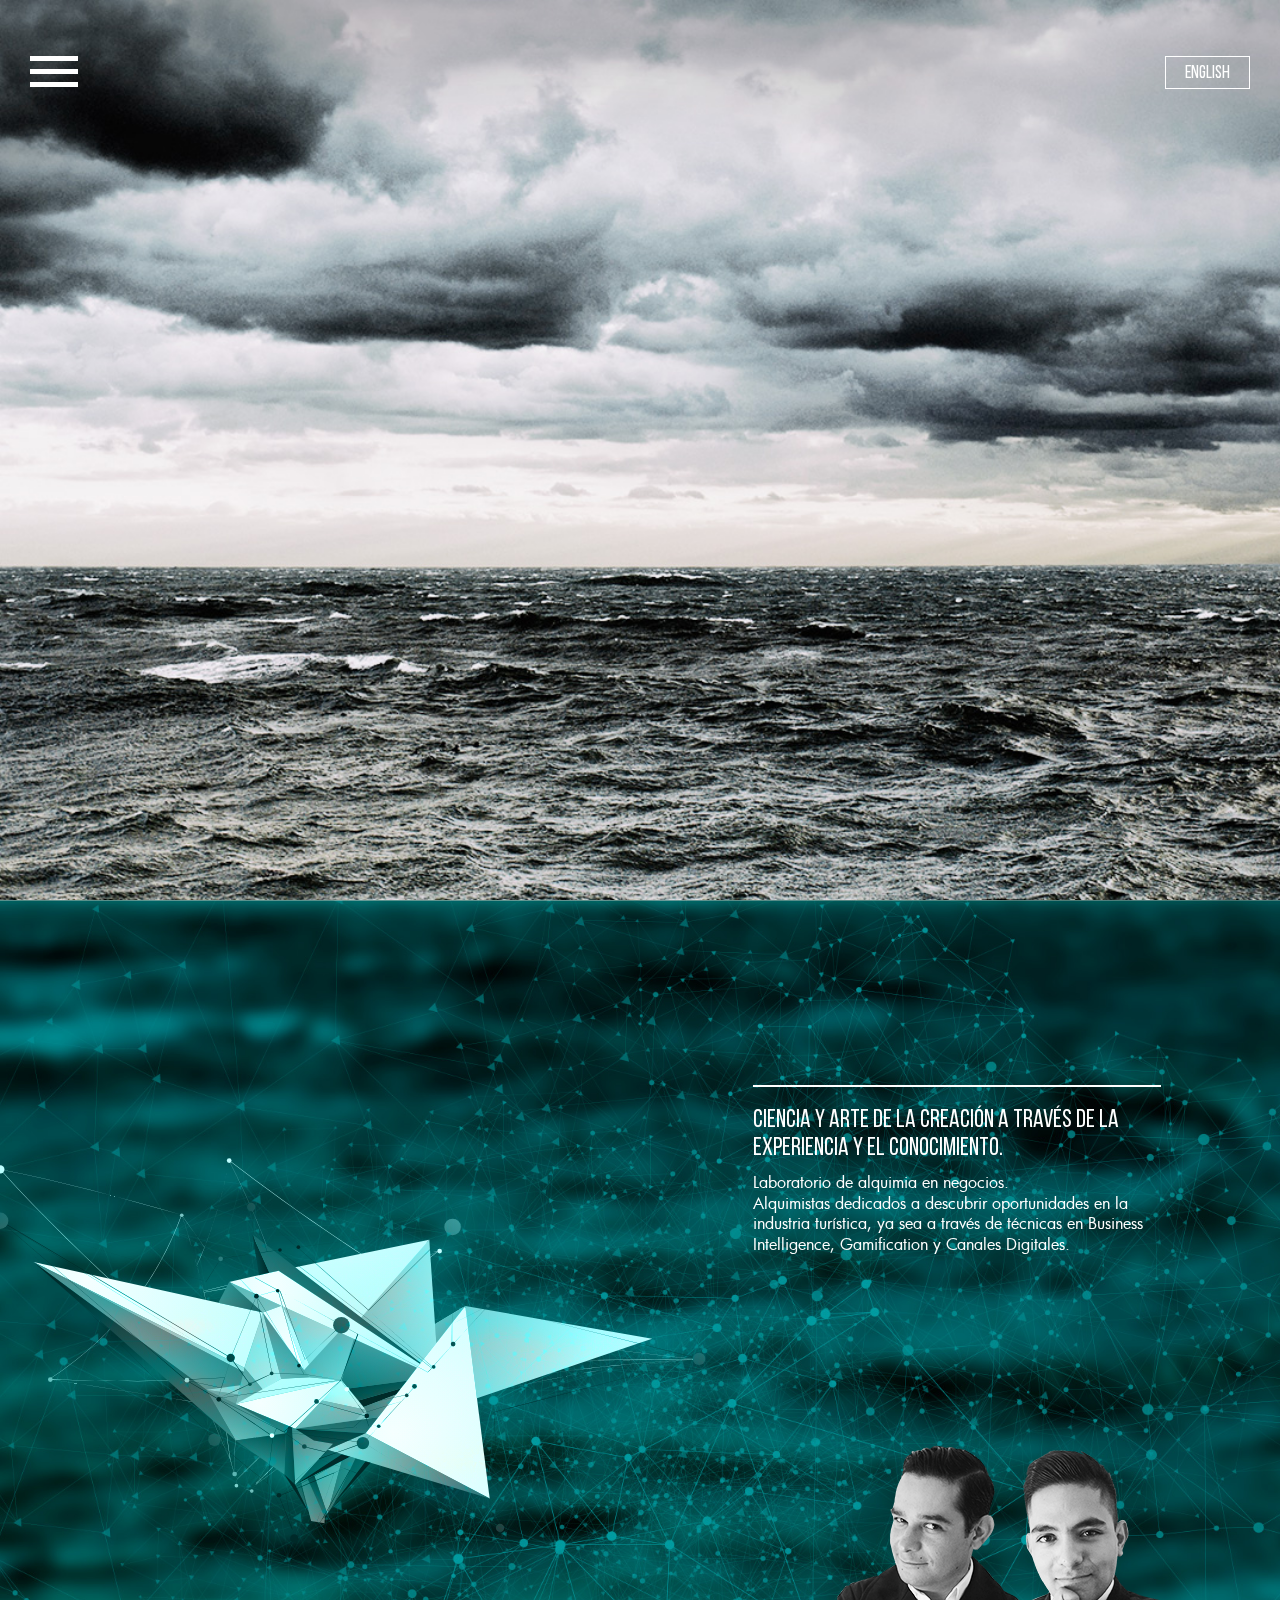
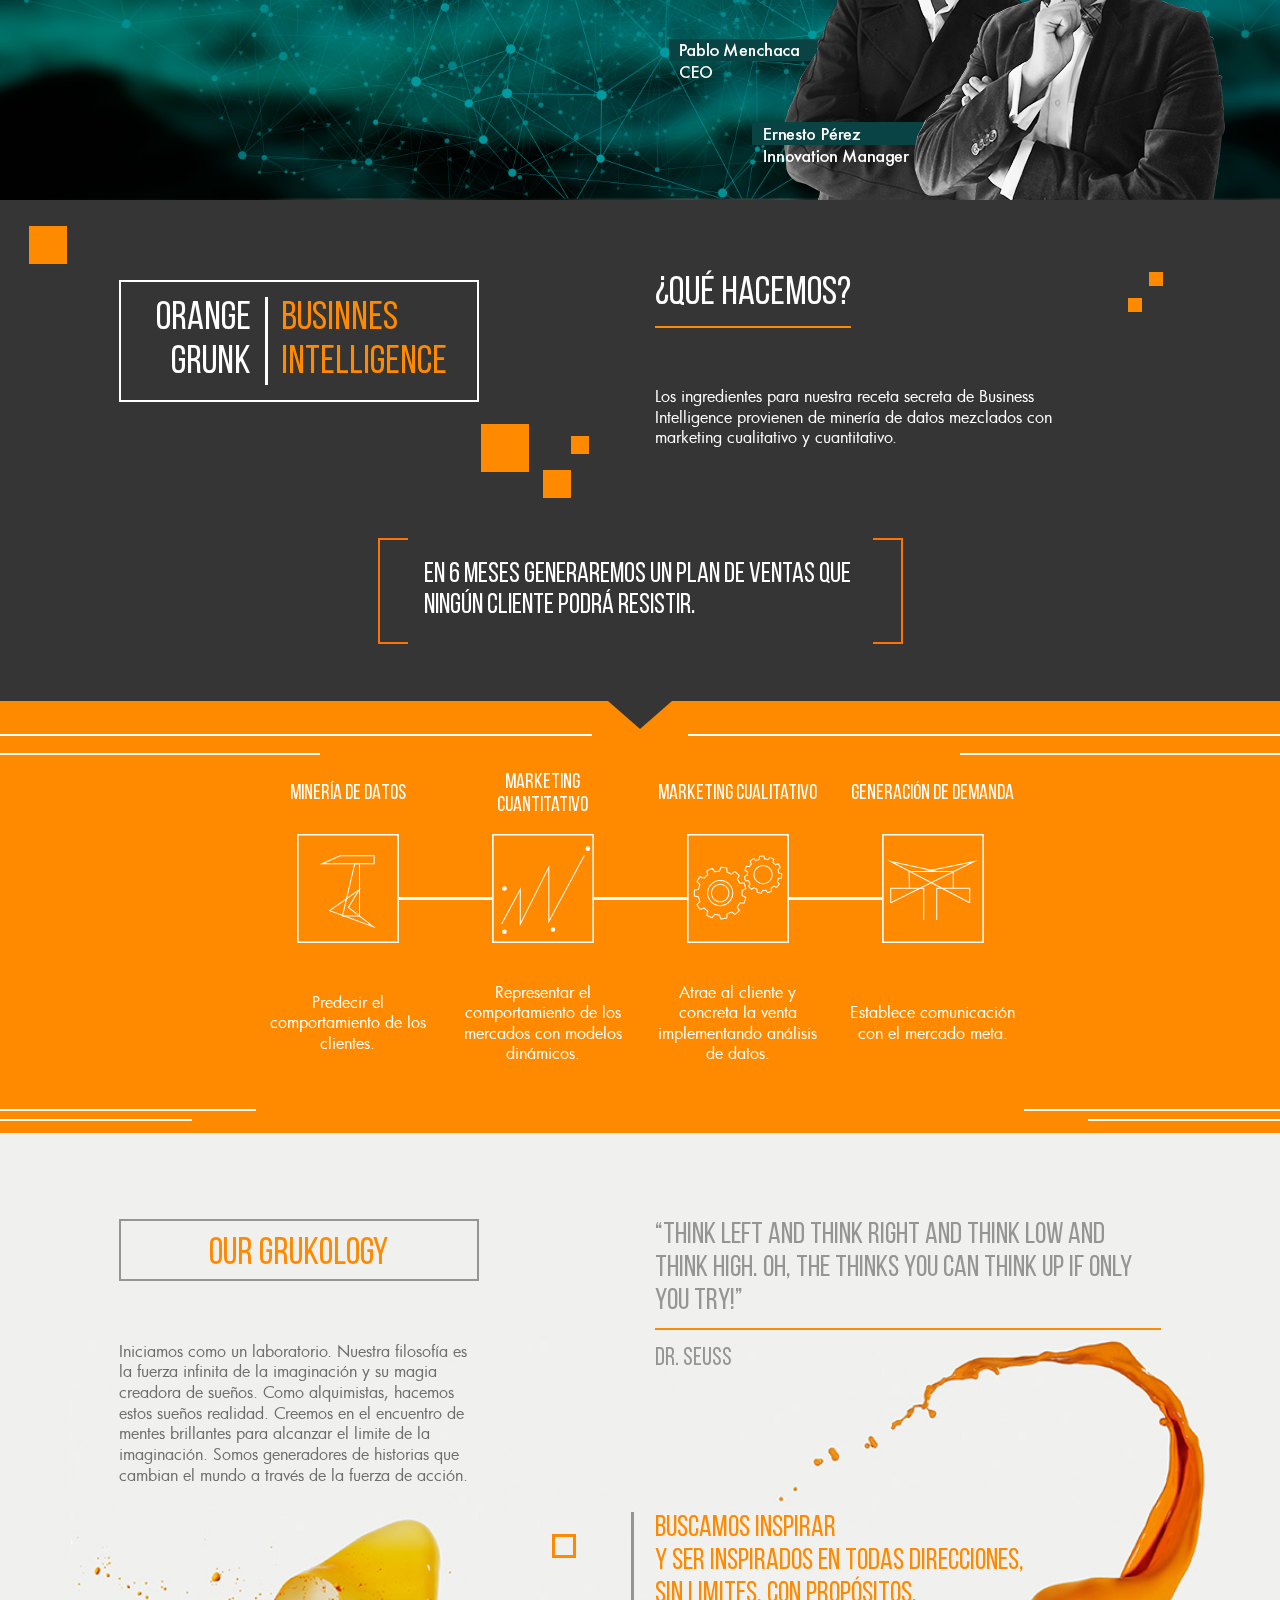
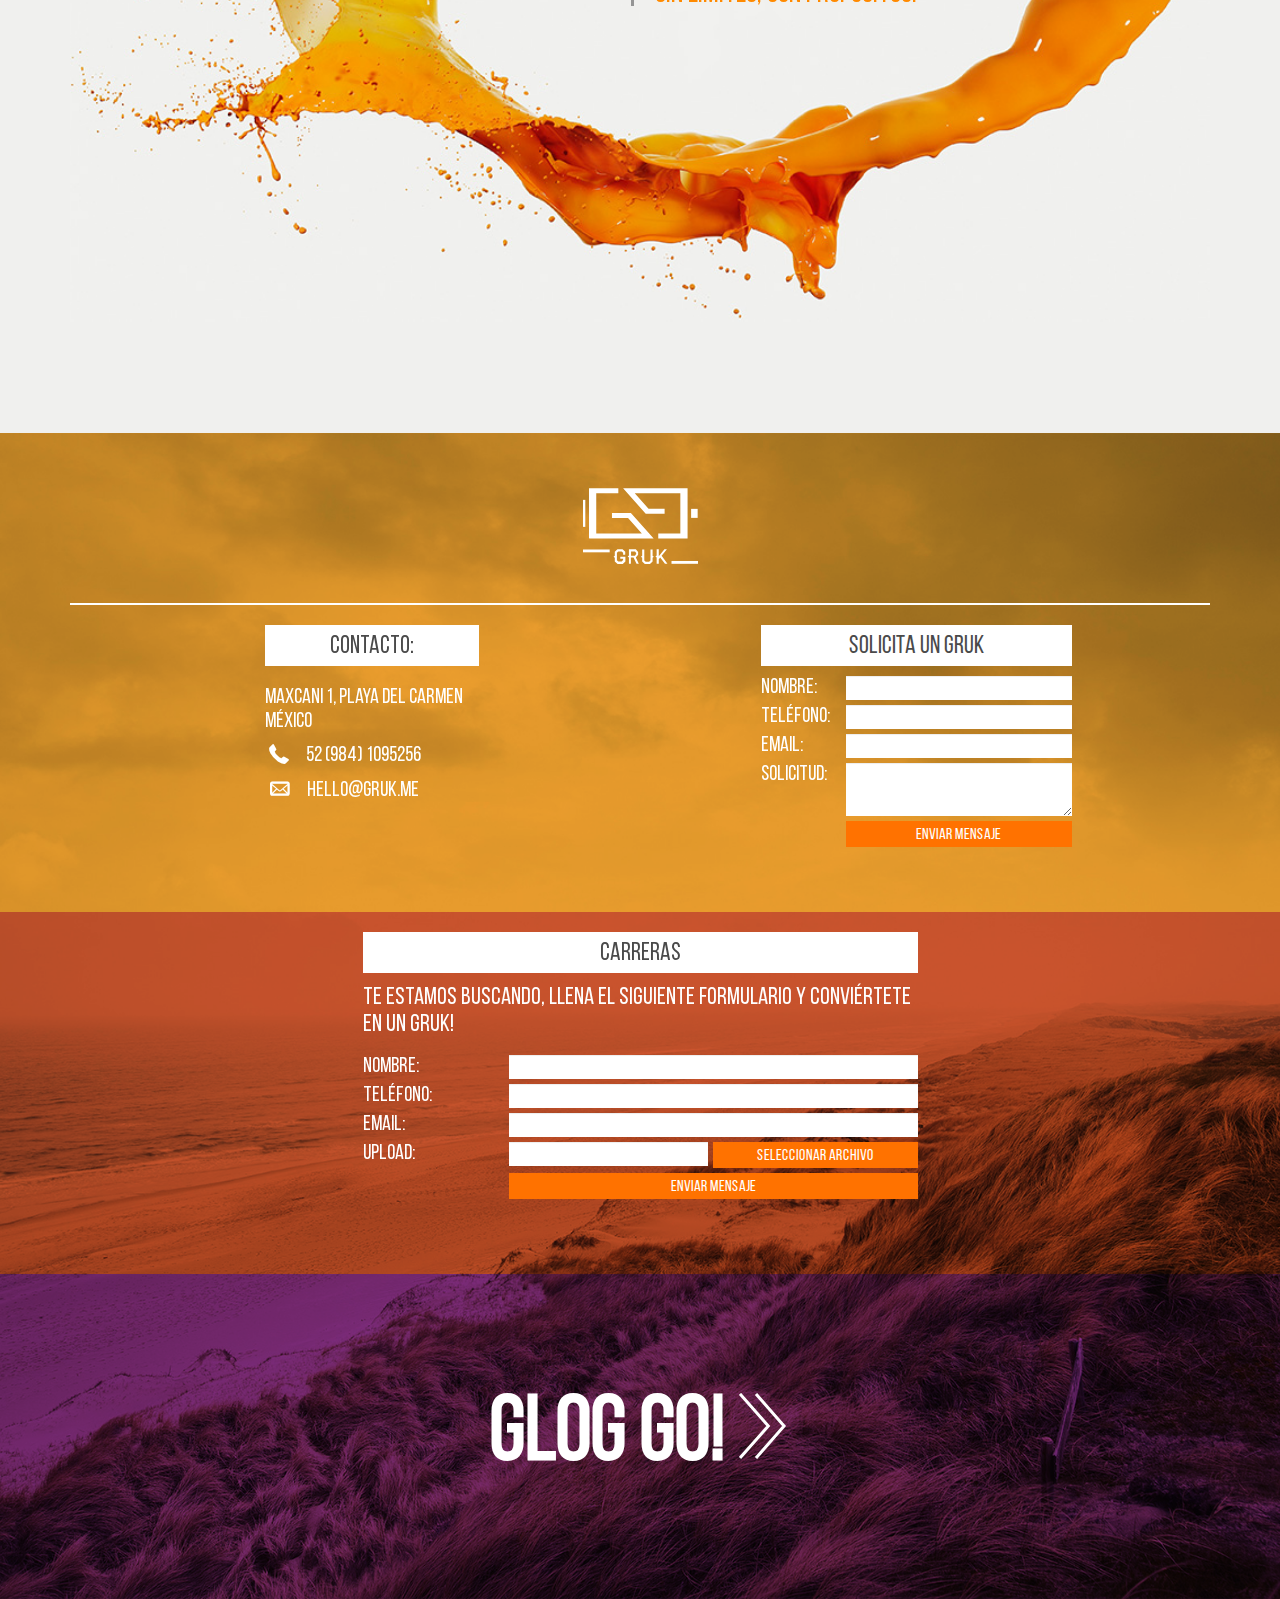
==== commit 78933851: "cambios finales" ====
--- a/site/index.html
+++ b/site/index.html
@@ -21,7 +21,11 @@
     <link rel="apple-touch-icon" sizes="120x120" href="img/apple-touch-icon-114x114.png" />
     <link rel="apple-touch-icon" sizes="152x152" href="img/apple-touch-icon-144x144.png" />
     <meta name="viewport" content="width=device-width, initial-scale=1, maximum-scale=1, user-scalable=no">
+    <link rel="stylesheet" type="text/css" href="css/slick.css"/>
+    <link rel="stylesheet" type="text/css" href="css/slick-theme.css"/>
     <link rel="stylesheet" href="css/style.css"/>
+
+
 
     <script type="text/javascript" src="js/jquery.min.js"></script>
     <script type="text/javascript" src="js/modernizr.custom.js"></script>
@@ -131,7 +135,7 @@
         <section id="archemy" class="full-height">
           <div class="container full-height">
             <div class="row">
-              <div class="col-md-6">
+              <div class="col-md-6 col-sm-6">
                 <div class="row">
                   <div class="col-md-offset-1 col-md-8 boxTitleContainer">
                     <div class="card-container home title2">
@@ -162,7 +166,7 @@
                       </div>
                     </div>
                   </div>
-                  <div class="col-md-12">
+                  <div class="col-md-12 imgArchemyFigureContainer">
                     <div class="col-md-12">
                       <div class="imgArchemyFigure">
                         <object data="img/archemyFigure.svg" type="image/svg+xml">
@@ -173,7 +177,7 @@
                   </div>
                 </div>
               </div>
-              <div class="col-md-6">
+              <div class="col-md-6 col-sm-6">
                 <div class="row">
                   <div class="col-md-offset-2 col-md-9">
                     <div class="alquimia">
@@ -330,7 +334,8 @@
             </div>
           </div>
         </section>
-        <section id="infography" class="">
+        <section id="infography" >
+
           <div class="container">
             <div class="row">
               <div class="col-md-12">
@@ -346,63 +351,81 @@
               <div class="separator topBottom"></div>
             </div>
             <div class="row">
-              <div class="col-md-offset-2 col-md-8">
+              <div class="col-md-offset-2 col-md-8 col-sm-12">
                 <div class="sliderInfography">
                   <div class="row">
-                    <div class="fullLines infoLine"></div>
-                    <div class="col-md-3 content1">
-                      <div class="coverLine"></div>
-                      <div class="infoTitle">
-                        <h4 class="text-center">MINERÍA DE DATOS</h4>
-                      </div>
-                      <div class="infoImg">
-                        <object class="info1" data="img/info1.svg" type="image/svg+xml">
-                          <img src="img/info1.png" />
-                        </object>
-                      </div>
-                      <div class="infoExplain">
-                        <p class="text-center">Predecir el comportamiento de los clientes.</p>
-                      </div>
-                    </div>
-                    <div class="col-md-3 content2">
-                      <div class="infoTitle">
-                        <h4 class="text-center">Marketing cuantitativo</h4>
-                      </div>
-                      <div class="infoImg">
-                        <object class="info2" data="img/info2.svg" type="image/svg+xml">
-                          <img src="img/info2.png" />
-                        </object>
-                      </div>
-                      <div class="infoExplain">
-                        <p class="text-center">Representar el comportamiento de los mercados con modelos dinámicos.</p>
-                      </div>
-                    </div>
-                    <div class="col-md-3 content3">
-                      <div class="infoTitle">
-                        <h4 class="text-center">Marketing cualitativo</h4>
-                      </div>
-                      <div class="infoImg">
-                        <object class="info3" data="img/info3.svg" type="image/svg+xml">
-                          <img src="img/info3.png" />
-                        </object>
-                      </div>
-                      <div class="infoExplain">
-                        <p class="text-center">Atrae al cliente y concreta la venta implementando análisis de datos.</p>
-                      </div>
-                    </div>
-                    <div class="col-md-3 content4">
-                      <div class="coverLine"></div>
-                      <div class="infoTitle">
-                        <h4 class="text-center">generación de demanda</h4>
-                      </div>
-                      <div class="infoImg">
-                        <object class="info4" data="img/info4.svg" type="image/svg+xml">
-                          <img src="img/info4.png" />
-                        </object>
-                      </div>
-                      <div class="infoExplain">
-                        <p class="text-center">Establece comunicación con el mercado meta.</p>
-                      </div>
+                    <!-- <div class="infoLineContainer">
+                      <div class="fullLines infoLine"></div>
+                    </div> -->
+                    <div class="infography-slider">
+                      
+                      <div class="col-md-3 col-sm-3 contentInfoSlider content1">
+                        <div class="infoLineContainer">
+                          <div class="fullLines infoLine"></div>
+                        </div>
+                        <div class="coverLine"></div>
+                        <div class="infoTitle">
+                          <h4 class="text-center">MINERÍA DE DATOS</h4>
+                        </div>
+                        <div class="infoImg">
+                          <object class="info1" data="img/info1.svg" type="image/svg+xml">
+                            <img src="img/info1.png" />
+                          </object>
+                        </div>
+                        <div class="infoExplain">
+                          <p class="text-center">Predecir el comportamiento de los clientes.</p>
+                        </div>
+                      </div>
+                      <div class="col-md-3 col-sm-3 contentInfoSlider content2">
+                        <div class="infoLineContainer">
+                          <div class="fullLines infoLine"></div>
+                        </div>
+                        <div class="infoTitle">
+                          <h4 class="text-center">Marketing cuantitativo</h4>
+                        </div>
+                        <div class="infoImg">
+                          <object class="info2" data="img/info2.svg" type="image/svg+xml">
+                            <img src="img/info2.png" />
+                          </object>
+                        </div>
+                        <div class="infoExplain">
+                          <p class="text-center">Representar el comportamiento de los mercados con modelos dinámicos.</p>
+                        </div>
+                      </div>
+                      <div class="col-md-3 col-sm-3 contentInfoSlider content3">
+                        <div class="infoLineContainer">
+                          <div class="fullLines infoLine"></div>
+                        </div>
+                        <div class="infoTitle">
+                          <h4 class="text-center">Marketing cualitativo</h4>
+                        </div>
+                        <div class="infoImg">
+                          <object class="info3" data="img/info3.svg" type="image/svg+xml">
+                            <img src="img/info3.png" />
+                          </object>
+                        </div>
+                        <div class="infoExplain">
+                          <p class="text-center">Atrae al cliente y concreta la venta implementando análisis de datos.</p>
+                        </div>
+                      </div>
+                      <div class="col-md-3 col-sm-3 contentInfoSlider content4">
+                        <div class="infoLineContainer">
+                          <div class="fullLines infoLine"></div>
+                        </div>
+                        <div class="coverLine"></div>
+                        <div class="infoTitle">
+                          <h4 class="text-center">generación de demanda</h4>
+                        </div>
+                        <div class="infoImg">
+                          <object class="info4" data="img/info4.svg" type="image/svg+xml">
+                            <img src="img/info4.png" />
+                          </object>
+                        </div>
+                        <div class="infoExplain">
+                          <p class="text-center">Establece comunicación con el mercado meta.</p>
+                        </div>
+                      </div>
+
                     </div>
                   </div>
                 </div>
@@ -414,10 +437,10 @@
               <div class="fullLine bottomBottom"></div>
               <div class="separator bottomBottom"></div>
             </div>
-
-
           </div>
+          
         </section>
+        
         <section id="ourgrukology" class="full-height loaded">
 
           <div class="container">
@@ -712,7 +735,10 @@
     <script type="text/javascript" src="js/ScrollMagic.min.js"></script>
     <script type="text/javascript" src="js/animation.gsap.min.js"></script>
     <script type="text/javascript" src="js/debug.addIndicators.min.js"></script>
+    <script type="text/javascript" src="js/slick.min.js"></script>
+
     <script type="text/javascript" src="js/custom.js"></script>
+
 
 </body>
 </html>--- a/site/css/style.css
+++ b/site/css/style.css
@@ -30,19 +30,19 @@
   font-style: normal;
 }
 /*! normalize.css v3.0.2 | MIT License | git.io/normalize */
-/* line 9, ../../../../../../../../Library/Ruby/Gems/2.0.0/gems/bootstrap-sass-3.3.4.1/assets/stylesheets/bootstrap/_normalize.scss */
+/* line 9, ../../../../../../../Library/Ruby/Gems/2.0.0/gems/bootstrap-sass-3.3.4.1/assets/stylesheets/bootstrap/_normalize.scss */
 html {
   font-family: sans-serif;
   -ms-text-size-adjust: 100%;
   -webkit-text-size-adjust: 100%;
 }
 
-/* line 19, ../../../../../../../../Library/Ruby/Gems/2.0.0/gems/bootstrap-sass-3.3.4.1/assets/stylesheets/bootstrap/_normalize.scss */
+/* line 19, ../../../../../../../Library/Ruby/Gems/2.0.0/gems/bootstrap-sass-3.3.4.1/assets/stylesheets/bootstrap/_normalize.scss */
 body {
   margin: 0;
 }
 
-/* line 33, ../../../../../../../../Library/Ruby/Gems/2.0.0/gems/bootstrap-sass-3.3.4.1/assets/stylesheets/bootstrap/_normalize.scss */
+/* line 33, ../../../../../../../Library/Ruby/Gems/2.0.0/gems/bootstrap-sass-3.3.4.1/assets/stylesheets/bootstrap/_normalize.scss */
 article,
 aside,
 details,
@@ -59,7 +59,7 @@
   display: block;
 }
 
-/* line 54, ../../../../../../../../Library/Ruby/Gems/2.0.0/gems/bootstrap-sass-3.3.4.1/assets/stylesheets/bootstrap/_normalize.scss */
+/* line 54, ../../../../../../../Library/Ruby/Gems/2.0.0/gems/bootstrap-sass-3.3.4.1/assets/stylesheets/bootstrap/_normalize.scss */
 audio,
 canvas,
 progress,
@@ -68,63 +68,63 @@
   vertical-align: baseline;
 }
 
-/* line 67, ../../../../../../../../Library/Ruby/Gems/2.0.0/gems/bootstrap-sass-3.3.4.1/assets/stylesheets/bootstrap/_normalize.scss */
+/* line 67, ../../../../../../../Library/Ruby/Gems/2.0.0/gems/bootstrap-sass-3.3.4.1/assets/stylesheets/bootstrap/_normalize.scss */
 audio:not([controls]) {
   display: none;
   height: 0;
 }
 
-/* line 77, ../../../../../../../../Library/Ruby/Gems/2.0.0/gems/bootstrap-sass-3.3.4.1/assets/stylesheets/bootstrap/_normalize.scss */
+/* line 77, ../../../../../../../Library/Ruby/Gems/2.0.0/gems/bootstrap-sass-3.3.4.1/assets/stylesheets/bootstrap/_normalize.scss */
 [hidden],
 template {
   display: none;
 }
 
-/* line 89, ../../../../../../../../Library/Ruby/Gems/2.0.0/gems/bootstrap-sass-3.3.4.1/assets/stylesheets/bootstrap/_normalize.scss */
+/* line 89, ../../../../../../../Library/Ruby/Gems/2.0.0/gems/bootstrap-sass-3.3.4.1/assets/stylesheets/bootstrap/_normalize.scss */
 a {
   background-color: transparent;
 }
 
-/* line 97, ../../../../../../../../Library/Ruby/Gems/2.0.0/gems/bootstrap-sass-3.3.4.1/assets/stylesheets/bootstrap/_normalize.scss */
+/* line 97, ../../../../../../../Library/Ruby/Gems/2.0.0/gems/bootstrap-sass-3.3.4.1/assets/stylesheets/bootstrap/_normalize.scss */
 a:active,
 a:hover {
   outline: 0;
 }
 
-/* line 109, ../../../../../../../../Library/Ruby/Gems/2.0.0/gems/bootstrap-sass-3.3.4.1/assets/stylesheets/bootstrap/_normalize.scss */
+/* line 109, ../../../../../../../Library/Ruby/Gems/2.0.0/gems/bootstrap-sass-3.3.4.1/assets/stylesheets/bootstrap/_normalize.scss */
 abbr[title] {
   border-bottom: 1px dotted;
 }
 
-/* line 117, ../../../../../../../../Library/Ruby/Gems/2.0.0/gems/bootstrap-sass-3.3.4.1/assets/stylesheets/bootstrap/_normalize.scss */
+/* line 117, ../../../../../../../Library/Ruby/Gems/2.0.0/gems/bootstrap-sass-3.3.4.1/assets/stylesheets/bootstrap/_normalize.scss */
 b,
 strong {
   font-weight: bold;
 }
 
-/* line 126, ../../../../../../../../Library/Ruby/Gems/2.0.0/gems/bootstrap-sass-3.3.4.1/assets/stylesheets/bootstrap/_normalize.scss */
+/* line 126, ../../../../../../../Library/Ruby/Gems/2.0.0/gems/bootstrap-sass-3.3.4.1/assets/stylesheets/bootstrap/_normalize.scss */
 dfn {
   font-style: italic;
 }
 
-/* line 135, ../../../../../../../../Library/Ruby/Gems/2.0.0/gems/bootstrap-sass-3.3.4.1/assets/stylesheets/bootstrap/_normalize.scss */
+/* line 135, ../../../../../../../Library/Ruby/Gems/2.0.0/gems/bootstrap-sass-3.3.4.1/assets/stylesheets/bootstrap/_normalize.scss */
 h1 {
   font-size: 2em;
   margin: 0.67em 0;
 }
 
-/* line 144, ../../../../../../../../Library/Ruby/Gems/2.0.0/gems/bootstrap-sass-3.3.4.1/assets/stylesheets/bootstrap/_normalize.scss */
+/* line 144, ../../../../../../../Library/Ruby/Gems/2.0.0/gems/bootstrap-sass-3.3.4.1/assets/stylesheets/bootstrap/_normalize.scss */
 mark {
   background: #ff0;
   color: #000;
 }
 
-/* line 153, ../../../../../../../../Library/Ruby/Gems/2.0.0/gems/bootstrap-sass-3.3.4.1/assets/stylesheets/bootstrap/_normalize.scss */
+/* line 153, ../../../../../../../Library/Ruby/Gems/2.0.0/gems/bootstrap-sass-3.3.4.1/assets/stylesheets/bootstrap/_normalize.scss */
 small {
   font-size: 80%;
 }
 
-/* line 161, ../../../../../../../../Library/Ruby/Gems/2.0.0/gems/bootstrap-sass-3.3.4.1/assets/stylesheets/bootstrap/_normalize.scss */
+/* line 161, ../../../../../../../Library/Ruby/Gems/2.0.0/gems/bootstrap-sass-3.3.4.1/assets/stylesheets/bootstrap/_normalize.scss */
 sub,
 sup {
   font-size: 75%;
@@ -133,44 +133,44 @@
   vertical-align: baseline;
 }
 
-/* line 169, ../../../../../../../../Library/Ruby/Gems/2.0.0/gems/bootstrap-sass-3.3.4.1/assets/stylesheets/bootstrap/_normalize.scss */
+/* line 169, ../../../../../../../Library/Ruby/Gems/2.0.0/gems/bootstrap-sass-3.3.4.1/assets/stylesheets/bootstrap/_normalize.scss */
 sup {
   top: -0.5em;
 }
 
-/* line 173, ../../../../../../../../Library/Ruby/Gems/2.0.0/gems/bootstrap-sass-3.3.4.1/assets/stylesheets/bootstrap/_normalize.scss */
+/* line 173, ../../../../../../../Library/Ruby/Gems/2.0.0/gems/bootstrap-sass-3.3.4.1/assets/stylesheets/bootstrap/_normalize.scss */
 sub {
   bottom: -0.25em;
 }
 
-/* line 184, ../../../../../../../../Library/Ruby/Gems/2.0.0/gems/bootstrap-sass-3.3.4.1/assets/stylesheets/bootstrap/_normalize.scss */
+/* line 184, ../../../../../../../Library/Ruby/Gems/2.0.0/gems/bootstrap-sass-3.3.4.1/assets/stylesheets/bootstrap/_normalize.scss */
 img {
   border: 0;
 }
 
-/* line 192, ../../../../../../../../Library/Ruby/Gems/2.0.0/gems/bootstrap-sass-3.3.4.1/assets/stylesheets/bootstrap/_normalize.scss */
+/* line 192, ../../../../../../../Library/Ruby/Gems/2.0.0/gems/bootstrap-sass-3.3.4.1/assets/stylesheets/bootstrap/_normalize.scss */
 svg:not(:root) {
   overflow: hidden;
 }
 
-/* line 203, ../../../../../../../../Library/Ruby/Gems/2.0.0/gems/bootstrap-sass-3.3.4.1/assets/stylesheets/bootstrap/_normalize.scss */
+/* line 203, ../../../../../../../Library/Ruby/Gems/2.0.0/gems/bootstrap-sass-3.3.4.1/assets/stylesheets/bootstrap/_normalize.scss */
 figure {
   margin: 1em 40px;
 }
 
-/* line 211, ../../../../../../../../Library/Ruby/Gems/2.0.0/gems/bootstrap-sass-3.3.4.1/assets/stylesheets/bootstrap/_normalize.scss */
+/* line 211, ../../../../../../../Library/Ruby/Gems/2.0.0/gems/bootstrap-sass-3.3.4.1/assets/stylesheets/bootstrap/_normalize.scss */
 hr {
   -moz-box-sizing: content-box;
   box-sizing: content-box;
   height: 0;
 }
 
-/* line 221, ../../../../../../../../Library/Ruby/Gems/2.0.0/gems/bootstrap-sass-3.3.4.1/assets/stylesheets/bootstrap/_normalize.scss */
+/* line 221, ../../../../../../../Library/Ruby/Gems/2.0.0/gems/bootstrap-sass-3.3.4.1/assets/stylesheets/bootstrap/_normalize.scss */
 pre {
   overflow: auto;
 }
 
-/* line 229, ../../../../../../../../Library/Ruby/Gems/2.0.0/gems/bootstrap-sass-3.3.4.1/assets/stylesheets/bootstrap/_normalize.scss */
+/* line 229, ../../../../../../../Library/Ruby/Gems/2.0.0/gems/bootstrap-sass-3.3.4.1/assets/stylesheets/bootstrap/_normalize.scss */
 code,
 kbd,
 pre,
@@ -179,7 +179,7 @@
   font-size: 1em;
 }
 
-/* line 252, ../../../../../../../../Library/Ruby/Gems/2.0.0/gems/bootstrap-sass-3.3.4.1/assets/stylesheets/bootstrap/_normalize.scss */
+/* line 252, ../../../../../../../Library/Ruby/Gems/2.0.0/gems/bootstrap-sass-3.3.4.1/assets/stylesheets/bootstrap/_normalize.scss */
 button,
 input,
 optgroup,
@@ -190,18 +190,18 @@
   margin: 0;
 }
 
-/* line 266, ../../../../../../../../Library/Ruby/Gems/2.0.0/gems/bootstrap-sass-3.3.4.1/assets/stylesheets/bootstrap/_normalize.scss */
+/* line 266, ../../../../../../../Library/Ruby/Gems/2.0.0/gems/bootstrap-sass-3.3.4.1/assets/stylesheets/bootstrap/_normalize.scss */
 button {
   overflow: visible;
 }
 
-/* line 277, ../../../../../../../../Library/Ruby/Gems/2.0.0/gems/bootstrap-sass-3.3.4.1/assets/stylesheets/bootstrap/_normalize.scss */
+/* line 277, ../../../../../../../Library/Ruby/Gems/2.0.0/gems/bootstrap-sass-3.3.4.1/assets/stylesheets/bootstrap/_normalize.scss */
 button,
 select {
   text-transform: none;
 }
 
-/* line 290, ../../../../../../../../Library/Ruby/Gems/2.0.0/gems/bootstrap-sass-3.3.4.1/assets/stylesheets/bootstrap/_normalize.scss */
+/* line 290, ../../../../../../../Library/Ruby/Gems/2.0.0/gems/bootstrap-sass-3.3.4.1/assets/stylesheets/bootstrap/_normalize.scss */
 button,
 html input[type="button"],
 input[type="reset"],
@@ -210,38 +210,38 @@
   cursor: pointer;
 }
 
-/* line 302, ../../../../../../../../Library/Ruby/Gems/2.0.0/gems/bootstrap-sass-3.3.4.1/assets/stylesheets/bootstrap/_normalize.scss */
+/* line 302, ../../../../../../../Library/Ruby/Gems/2.0.0/gems/bootstrap-sass-3.3.4.1/assets/stylesheets/bootstrap/_normalize.scss */
 button[disabled],
 html input[disabled] {
   cursor: default;
 }
 
-/* line 311, ../../../../../../../../Library/Ruby/Gems/2.0.0/gems/bootstrap-sass-3.3.4.1/assets/stylesheets/bootstrap/_normalize.scss */
+/* line 311, ../../../../../../../Library/Ruby/Gems/2.0.0/gems/bootstrap-sass-3.3.4.1/assets/stylesheets/bootstrap/_normalize.scss */
 button::-moz-focus-inner,
 input::-moz-focus-inner {
   border: 0;
   padding: 0;
 }
 
-/* line 322, ../../../../../../../../Library/Ruby/Gems/2.0.0/gems/bootstrap-sass-3.3.4.1/assets/stylesheets/bootstrap/_normalize.scss */
+/* line 322, ../../../../../../../Library/Ruby/Gems/2.0.0/gems/bootstrap-sass-3.3.4.1/assets/stylesheets/bootstrap/_normalize.scss */
 input {
   line-height: normal;
 }
 
-/* line 334, ../../../../../../../../Library/Ruby/Gems/2.0.0/gems/bootstrap-sass-3.3.4.1/assets/stylesheets/bootstrap/_normalize.scss */
+/* line 334, ../../../../../../../Library/Ruby/Gems/2.0.0/gems/bootstrap-sass-3.3.4.1/assets/stylesheets/bootstrap/_normalize.scss */
 input[type="checkbox"],
 input[type="radio"] {
   box-sizing: border-box;
   padding: 0;
 }
 
-/* line 346, ../../../../../../../../Library/Ruby/Gems/2.0.0/gems/bootstrap-sass-3.3.4.1/assets/stylesheets/bootstrap/_normalize.scss */
+/* line 346, ../../../../../../../Library/Ruby/Gems/2.0.0/gems/bootstrap-sass-3.3.4.1/assets/stylesheets/bootstrap/_normalize.scss */
 input[type="number"]::-webkit-inner-spin-button,
 input[type="number"]::-webkit-outer-spin-button {
   height: auto;
 }
 
-/* line 357, ../../../../../../../../Library/Ruby/Gems/2.0.0/gems/bootstrap-sass-3.3.4.1/assets/stylesheets/bootstrap/_normalize.scss */
+/* line 357, ../../../../../../../Library/Ruby/Gems/2.0.0/gems/bootstrap-sass-3.3.4.1/assets/stylesheets/bootstrap/_normalize.scss */
 input[type="search"] {
   -webkit-appearance: textfield;
   -moz-box-sizing: content-box;
@@ -249,42 +249,42 @@
   box-sizing: content-box;
 }
 
-/* line 370, ../../../../../../../../Library/Ruby/Gems/2.0.0/gems/bootstrap-sass-3.3.4.1/assets/stylesheets/bootstrap/_normalize.scss */
+/* line 370, ../../../../../../../Library/Ruby/Gems/2.0.0/gems/bootstrap-sass-3.3.4.1/assets/stylesheets/bootstrap/_normalize.scss */
 input[type="search"]::-webkit-search-cancel-button,
 input[type="search"]::-webkit-search-decoration {
   -webkit-appearance: none;
 }
 
-/* line 379, ../../../../../../../../Library/Ruby/Gems/2.0.0/gems/bootstrap-sass-3.3.4.1/assets/stylesheets/bootstrap/_normalize.scss */
+/* line 379, ../../../../../../../Library/Ruby/Gems/2.0.0/gems/bootstrap-sass-3.3.4.1/assets/stylesheets/bootstrap/_normalize.scss */
 fieldset {
   border: 1px solid #c0c0c0;
   margin: 0 2px;
   padding: 0.35em 0.625em 0.75em;
 }
 
-/* line 390, ../../../../../../../../Library/Ruby/Gems/2.0.0/gems/bootstrap-sass-3.3.4.1/assets/stylesheets/bootstrap/_normalize.scss */
+/* line 390, ../../../../../../../Library/Ruby/Gems/2.0.0/gems/bootstrap-sass-3.3.4.1/assets/stylesheets/bootstrap/_normalize.scss */
 legend {
   border: 0;
   padding: 0;
 }
 
-/* line 399, ../../../../../../../../Library/Ruby/Gems/2.0.0/gems/bootstrap-sass-3.3.4.1/assets/stylesheets/bootstrap/_normalize.scss */
+/* line 399, ../../../../../../../Library/Ruby/Gems/2.0.0/gems/bootstrap-sass-3.3.4.1/assets/stylesheets/bootstrap/_normalize.scss */
 textarea {
   overflow: auto;
 }
 
-/* line 408, ../../../../../../../../Library/Ruby/Gems/2.0.0/gems/bootstrap-sass-3.3.4.1/assets/stylesheets/bootstrap/_normalize.scss */
+/* line 408, ../../../../../../../Library/Ruby/Gems/2.0.0/gems/bootstrap-sass-3.3.4.1/assets/stylesheets/bootstrap/_normalize.scss */
 optgroup {
   font-weight: bold;
 }
 
-/* line 419, ../../../../../../../../Library/Ruby/Gems/2.0.0/gems/bootstrap-sass-3.3.4.1/assets/stylesheets/bootstrap/_normalize.scss */
+/* line 419, ../../../../../../../Library/Ruby/Gems/2.0.0/gems/bootstrap-sass-3.3.4.1/assets/stylesheets/bootstrap/_normalize.scss */
 table {
   border-collapse: collapse;
   border-spacing: 0;
 }
 
-/* line 424, ../../../../../../../../Library/Ruby/Gems/2.0.0/gems/bootstrap-sass-3.3.4.1/assets/stylesheets/bootstrap/_normalize.scss */
+/* line 424, ../../../../../../../Library/Ruby/Gems/2.0.0/gems/bootstrap-sass-3.3.4.1/assets/stylesheets/bootstrap/_normalize.scss */
 td,
 th {
   padding: 0;
@@ -292,7 +292,7 @@
 
 /*! Source: https://github.com/h5bp/html5-boilerplate/blob/master/src/css/main.css */
 @media print {
-  /* line 9, ../../../../../../../../Library/Ruby/Gems/2.0.0/gems/bootstrap-sass-3.3.4.1/assets/stylesheets/bootstrap/_print.scss */
+  /* line 9, ../../../../../../../Library/Ruby/Gems/2.0.0/gems/bootstrap-sass-3.3.4.1/assets/stylesheets/bootstrap/_print.scss */
   *,
   *:before,
   *:after {
@@ -302,52 +302,52 @@
     text-shadow: none !important;
   }
 
-  /* line 18, ../../../../../../../../Library/Ruby/Gems/2.0.0/gems/bootstrap-sass-3.3.4.1/assets/stylesheets/bootstrap/_print.scss */
+  /* line 18, ../../../../../../../Library/Ruby/Gems/2.0.0/gems/bootstrap-sass-3.3.4.1/assets/stylesheets/bootstrap/_print.scss */
   a,
   a:visited {
     text-decoration: underline;
   }
 
-  /* line 23, ../../../../../../../../Library/Ruby/Gems/2.0.0/gems/bootstrap-sass-3.3.4.1/assets/stylesheets/bootstrap/_print.scss */
+  /* line 23, ../../../../../../../Library/Ruby/Gems/2.0.0/gems/bootstrap-sass-3.3.4.1/assets/stylesheets/bootstrap/_print.scss */
   a[href]:after {
     content: " (" attr(href) ")";
   }
 
-  /* line 27, ../../../../../../../../Library/Ruby/Gems/2.0.0/gems/bootstrap-sass-3.3.4.1/assets/stylesheets/bootstrap/_print.scss */
+  /* line 27, ../../../../../../../Library/Ruby/Gems/2.0.0/gems/bootstrap-sass-3.3.4.1/assets/stylesheets/bootstrap/_print.scss */
   abbr[title]:after {
     content: " (" attr(title) ")";
   }
 
-  /* line 33, ../../../../../../../../Library/Ruby/Gems/2.0.0/gems/bootstrap-sass-3.3.4.1/assets/stylesheets/bootstrap/_print.scss */
+  /* line 33, ../../../../../../../Library/Ruby/Gems/2.0.0/gems/bootstrap-sass-3.3.4.1/assets/stylesheets/bootstrap/_print.scss */
   a[href^="#"]:after,
   a[href^="javascript:"]:after {
     content: "";
   }
 
-  /* line 38, ../../../../../../../../Library/Ruby/Gems/2.0.0/gems/bootstrap-sass-3.3.4.1/assets/stylesheets/bootstrap/_print.scss */
+  /* line 38, ../../../../../../../Library/Ruby/Gems/2.0.0/gems/bootstrap-sass-3.3.4.1/assets/stylesheets/bootstrap/_print.scss */
   pre,
   blockquote {
     border: 1px solid #999;
     page-break-inside: avoid;
   }
 
-  /* line 44, ../../../../../../../../Library/Ruby/Gems/2.0.0/gems/bootstrap-sass-3.3.4.1/assets/stylesheets/bootstrap/_print.scss */
+  /* line 44, ../../../../../../../Library/Ruby/Gems/2.0.0/gems/bootstrap-sass-3.3.4.1/assets/stylesheets/bootstrap/_print.scss */
   thead {
     display: table-header-group;
   }
 
-  /* line 48, ../../../../../../../../Library/Ruby/Gems/2.0.0/gems/bootstrap-sass-3.3.4.1/assets/stylesheets/bootstrap/_print.scss */
+  /* line 48, ../../../../../../../Library/Ruby/Gems/2.0.0/gems/bootstrap-sass-3.3.4.1/assets/stylesheets/bootstrap/_print.scss */
   tr,
   img {
     page-break-inside: avoid;
   }
 
-  /* line 53, ../../../../../../../../Library/Ruby/Gems/2.0.0/gems/bootstrap-sass-3.3.4.1/assets/stylesheets/bootstrap/_print.scss */
+  /* line 53, ../../../../../../../Library/Ruby/Gems/2.0.0/gems/bootstrap-sass-3.3.4.1/assets/stylesheets/bootstrap/_print.scss */
   img {
     max-width: 100% !important;
   }
 
-  /* line 57, ../../../../../../../../Library/Ruby/Gems/2.0.0/gems/bootstrap-sass-3.3.4.1/assets/stylesheets/bootstrap/_print.scss */
+  /* line 57, ../../../../../../../Library/Ruby/Gems/2.0.0/gems/bootstrap-sass-3.3.4.1/assets/stylesheets/bootstrap/_print.scss */
   p,
   h2,
   h3 {
@@ -355,44 +355,44 @@
     widows: 3;
   }
 
-  /* line 64, ../../../../../../../../Library/Ruby/Gems/2.0.0/gems/bootstrap-sass-3.3.4.1/assets/stylesheets/bootstrap/_print.scss */
+  /* line 64, ../../../../../../../Library/Ruby/Gems/2.0.0/gems/bootstrap-sass-3.3.4.1/assets/stylesheets/bootstrap/_print.scss */
   h2,
   h3 {
     page-break-after: avoid;
   }
 
-  /* line 73, ../../../../../../../../Library/Ruby/Gems/2.0.0/gems/bootstrap-sass-3.3.4.1/assets/stylesheets/bootstrap/_print.scss */
+  /* line 73, ../../../../../../../Library/Ruby/Gems/2.0.0/gems/bootstrap-sass-3.3.4.1/assets/stylesheets/bootstrap/_print.scss */
   select {
     background: #fff !important;
   }
 
-  /* line 78, ../../../../../../../../Library/Ruby/Gems/2.0.0/gems/bootstrap-sass-3.3.4.1/assets/stylesheets/bootstrap/_print.scss */
+  /* line 78, ../../../../../../../Library/Ruby/Gems/2.0.0/gems/bootstrap-sass-3.3.4.1/assets/stylesheets/bootstrap/_print.scss */
   .navbar {
     display: none;
   }
 
-  /* line 83, ../../../../../../../../Library/Ruby/Gems/2.0.0/gems/bootstrap-sass-3.3.4.1/assets/stylesheets/bootstrap/_print.scss */
+  /* line 83, ../../../../../../../Library/Ruby/Gems/2.0.0/gems/bootstrap-sass-3.3.4.1/assets/stylesheets/bootstrap/_print.scss */
   .btn > .caret,
   .dropup > .btn > .caret {
     border-top-color: #000 !important;
   }
 
-  /* line 87, ../../../../../../../../Library/Ruby/Gems/2.0.0/gems/bootstrap-sass-3.3.4.1/assets/stylesheets/bootstrap/_print.scss */
+  /* line 87, ../../../../../../../Library/Ruby/Gems/2.0.0/gems/bootstrap-sass-3.3.4.1/assets/stylesheets/bootstrap/_print.scss */
   .label {
     border: 1px solid #000;
   }
 
-  /* line 91, ../../../../../../../../Library/Ruby/Gems/2.0.0/gems/bootstrap-sass-3.3.4.1/assets/stylesheets/bootstrap/_print.scss */
+  /* line 91, ../../../../../../../Library/Ruby/Gems/2.0.0/gems/bootstrap-sass-3.3.4.1/assets/stylesheets/bootstrap/_print.scss */
   .table {
     border-collapse: collapse !important;
   }
-  /* line 94, ../../../../../../../../Library/Ruby/Gems/2.0.0/gems/bootstrap-sass-3.3.4.1/assets/stylesheets/bootstrap/_print.scss */
+  /* line 94, ../../../../../../../Library/Ruby/Gems/2.0.0/gems/bootstrap-sass-3.3.4.1/assets/stylesheets/bootstrap/_print.scss */
   .table td,
   .table th {
     background-color: #fff !important;
   }
 
-  /* line 100, ../../../../../../../../Library/Ruby/Gems/2.0.0/gems/bootstrap-sass-3.3.4.1/assets/stylesheets/bootstrap/_print.scss */
+  /* line 100, ../../../../../../../Library/Ruby/Gems/2.0.0/gems/bootstrap-sass-3.3.4.1/assets/stylesheets/bootstrap/_print.scss */
   .table-bordered th,
   .table-bordered td {
     border: 1px solid #ddd !important;
@@ -400,10 +400,10 @@
 }
 @font-face {
   font-family: 'Glyphicons Halflings';
-  src: url(/fonts/bootstrap/glyphicons-halflings-regular.eot?1429342840);
-  src: url(/fonts/bootstrap/glyphicons-halflings-regular.eot?&1429342840#iefix) format("embedded-opentype"), url(/fonts/bootstrap/glyphicons-halflings-regular.woff2?1429342840) format("woff2"), url(/fonts/bootstrap/glyphicons-halflings-regular.woff?1429342840) format("woff"), url(/fonts/bootstrap/glyphicons-halflings-regular.ttf?1429342840) format("truetype"), url(/fonts/bootstrap/glyphicons-halflings-regular.svg?1429342840#glyphicons_halflingsregular) format("svg");
-}
-/* line 22, ../../../../../../../../Library/Ruby/Gems/2.0.0/gems/bootstrap-sass-3.3.4.1/assets/stylesheets/bootstrap/_glyphicons.scss */
+  src: url(/fonts/bootstrap/glyphicons-halflings-regular.eot?1432097652);
+  src: url(/fonts/bootstrap/glyphicons-halflings-regular.eot?&1432097652#iefix) format("embedded-opentype"), url(/fonts/bootstrap/glyphicons-halflings-regular.woff2?1432097652) format("woff2"), url(/fonts/bootstrap/glyphicons-halflings-regular.woff?1432097652) format("woff"), url(/fonts/bootstrap/glyphicons-halflings-regular.ttf?1432097652) format("truetype"), url(/fonts/bootstrap/glyphicons-halflings-regular.svg?1432097652#glyphicons_halflingsregular) format("svg");
+}
+/* line 22, ../../../../../../../Library/Ruby/Gems/2.0.0/gems/bootstrap-sass-3.3.4.1/assets/stylesheets/bootstrap/_glyphicons.scss */
 .glyphicon {
   position: relative;
   top: 1px;
@@ -416,1325 +416,1325 @@
   -moz-osx-font-smoothing: grayscale;
 }
 
-/* line 35, ../../../../../../../../Library/Ruby/Gems/2.0.0/gems/bootstrap-sass-3.3.4.1/assets/stylesheets/bootstrap/_glyphicons.scss */
+/* line 35, ../../../../../../../Library/Ruby/Gems/2.0.0/gems/bootstrap-sass-3.3.4.1/assets/stylesheets/bootstrap/_glyphicons.scss */
 .glyphicon-asterisk:before {
   content: "\2a";
 }
 
-/* line 36, ../../../../../../../../Library/Ruby/Gems/2.0.0/gems/bootstrap-sass-3.3.4.1/assets/stylesheets/bootstrap/_glyphicons.scss */
+/* line 36, ../../../../../../../Library/Ruby/Gems/2.0.0/gems/bootstrap-sass-3.3.4.1/assets/stylesheets/bootstrap/_glyphicons.scss */
 .glyphicon-plus:before {
   content: "\2b";
 }
 
-/* line 38, ../../../../../../../../Library/Ruby/Gems/2.0.0/gems/bootstrap-sass-3.3.4.1/assets/stylesheets/bootstrap/_glyphicons.scss */
+/* line 38, ../../../../../../../Library/Ruby/Gems/2.0.0/gems/bootstrap-sass-3.3.4.1/assets/stylesheets/bootstrap/_glyphicons.scss */
 .glyphicon-euro:before,
 .glyphicon-eur:before {
   content: "\20ac";
 }
 
-/* line 39, ../../../../../../../../Library/Ruby/Gems/2.0.0/gems/bootstrap-sass-3.3.4.1/assets/stylesheets/bootstrap/_glyphicons.scss */
+/* line 39, ../../../../../../../Library/Ruby/Gems/2.0.0/gems/bootstrap-sass-3.3.4.1/assets/stylesheets/bootstrap/_glyphicons.scss */
 .glyphicon-minus:before {
   content: "\2212";
 }
 
-/* line 40, ../../../../../../../../Library/Ruby/Gems/2.0.0/gems/bootstrap-sass-3.3.4.1/assets/stylesheets/bootstrap/_glyphicons.scss */
+/* line 40, ../../../../../../../Library/Ruby/Gems/2.0.0/gems/bootstrap-sass-3.3.4.1/assets/stylesheets/bootstrap/_glyphicons.scss */
 .glyphicon-cloud:before {
   content: "\2601";
 }
 
-/* line 41, ../../../../../../../../Library/Ruby/Gems/2.0.0/gems/bootstrap-sass-3.3.4.1/assets/stylesheets/bootstrap/_glyphicons.scss */
+/* line 41, ../../../../../../../Library/Ruby/Gems/2.0.0/gems/bootstrap-sass-3.3.4.1/assets/stylesheets/bootstrap/_glyphicons.scss */
 .glyphicon-envelope:before {
   content: "\2709";
 }
 
-/* line 42, ../../../../../../../../Library/Ruby/Gems/2.0.0/gems/bootstrap-sass-3.3.4.1/assets/stylesheets/bootstrap/_glyphicons.scss */
+/* line 42, ../../../../../../../Library/Ruby/Gems/2.0.0/gems/bootstrap-sass-3.3.4.1/assets/stylesheets/bootstrap/_glyphicons.scss */
 .glyphicon-pencil:before {
   content: "\270f";
 }
 
-/* line 43, ../../../../../../../../Library/Ruby/Gems/2.0.0/gems/bootstrap-sass-3.3.4.1/assets/stylesheets/bootstrap/_glyphicons.scss */
+/* line 43, ../../../../../../../Library/Ruby/Gems/2.0.0/gems/bootstrap-sass-3.3.4.1/assets/stylesheets/bootstrap/_glyphicons.scss */
 .glyphicon-glass:before {
   content: "\e001";
 }
 
-/* line 44, ../../../../../../../../Library/Ruby/Gems/2.0.0/gems/bootstrap-sass-3.3.4.1/assets/stylesheets/bootstrap/_glyphicons.scss */
+/* line 44, ../../../../../../../Library/Ruby/Gems/2.0.0/gems/bootstrap-sass-3.3.4.1/assets/stylesheets/bootstrap/_glyphicons.scss */
 .glyphicon-music:before {
   content: "\e002";
 }
 
-/* line 45, ../../../../../../../../Library/Ruby/Gems/2.0.0/gems/bootstrap-sass-3.3.4.1/assets/stylesheets/bootstrap/_glyphicons.scss */
+/* line 45, ../../../../../../../Library/Ruby/Gems/2.0.0/gems/bootstrap-sass-3.3.4.1/assets/stylesheets/bootstrap/_glyphicons.scss */
 .glyphicon-search:before {
   content: "\e003";
 }
 
-/* line 46, ../../../../../../../../Library/Ruby/Gems/2.0.0/gems/bootstrap-sass-3.3.4.1/assets/stylesheets/bootstrap/_glyphicons.scss */
+/* line 46, ../../../../../../../Library/Ruby/Gems/2.0.0/gems/bootstrap-sass-3.3.4.1/assets/stylesheets/bootstrap/_glyphicons.scss */
 .glyphicon-heart:before {
   content: "\e005";
 }
 
-/* line 47, ../../../../../../../../Library/Ruby/Gems/2.0.0/gems/bootstrap-sass-3.3.4.1/assets/stylesheets/bootstrap/_glyphicons.scss */
+/* line 47, ../../../../../../../Library/Ruby/Gems/2.0.0/gems/bootstrap-sass-3.3.4.1/assets/stylesheets/bootstrap/_glyphicons.scss */
 .glyphicon-star:before {
   content: "\e006";
 }
 
-/* line 48, ../../../../../../../../Library/Ruby/Gems/2.0.0/gems/bootstrap-sass-3.3.4.1/assets/stylesheets/bootstrap/_glyphicons.scss */
+/* line 48, ../../../../../../../Library/Ruby/Gems/2.0.0/gems/bootstrap-sass-3.3.4.1/assets/stylesheets/bootstrap/_glyphicons.scss */
 .glyphicon-star-empty:before {
   content: "\e007";
 }
 
-/* line 49, ../../../../../../../../Library/Ruby/Gems/2.0.0/gems/bootstrap-sass-3.3.4.1/assets/stylesheets/bootstrap/_glyphicons.scss */
+/* line 49, ../../../../../../../Library/Ruby/Gems/2.0.0/gems/bootstrap-sass-3.3.4.1/assets/stylesheets/bootstrap/_glyphicons.scss */
 .glyphicon-user:before {
   content: "\e008";
 }
 
-/* line 50, ../../../../../../../../Library/Ruby/Gems/2.0.0/gems/bootstrap-sass-3.3.4.1/assets/stylesheets/bootstrap/_glyphicons.scss */
+/* line 50, ../../../../../../../Library/Ruby/Gems/2.0.0/gems/bootstrap-sass-3.3.4.1/assets/stylesheets/bootstrap/_glyphicons.scss */
 .glyphicon-film:before {
   content: "\e009";
 }
 
-/* line 51, ../../../../../../../../Library/Ruby/Gems/2.0.0/gems/bootstrap-sass-3.3.4.1/assets/stylesheets/bootstrap/_glyphicons.scss */
+/* line 51, ../../../../../../../Library/Ruby/Gems/2.0.0/gems/bootstrap-sass-3.3.4.1/assets/stylesheets/bootstrap/_glyphicons.scss */
 .glyphicon-th-large:before {
   content: "\e010";
 }
 
-/* line 52, ../../../../../../../../Library/Ruby/Gems/2.0.0/gems/bootstrap-sass-3.3.4.1/assets/stylesheets/bootstrap/_glyphicons.scss */
+/* line 52, ../../../../../../../Library/Ruby/Gems/2.0.0/gems/bootstrap-sass-3.3.4.1/assets/stylesheets/bootstrap/_glyphicons.scss */
 .glyphicon-th:before {
   content: "\e011";
 }
 
-/* line 53, ../../../../../../../../Library/Ruby/Gems/2.0.0/gems/bootstrap-sass-3.3.4.1/assets/stylesheets/bootstrap/_glyphicons.scss */
+/* line 53, ../../../../../../../Library/Ruby/Gems/2.0.0/gems/bootstrap-sass-3.3.4.1/assets/stylesheets/bootstrap/_glyphicons.scss */
 .glyphicon-th-list:before {
   content: "\e012";
 }
 
-/* line 54, ../../../../../../../../Library/Ruby/Gems/2.0.0/gems/bootstrap-sass-3.3.4.1/assets/stylesheets/bootstrap/_glyphicons.scss */
+/* line 54, ../../../../../../../Library/Ruby/Gems/2.0.0/gems/bootstrap-sass-3.3.4.1/assets/stylesheets/bootstrap/_glyphicons.scss */
 .glyphicon-ok:before {
   content: "\e013";
 }
 
-/* line 55, ../../../../../../../../Library/Ruby/Gems/2.0.0/gems/bootstrap-sass-3.3.4.1/assets/stylesheets/bootstrap/_glyphicons.scss */
+/* line 55, ../../../../../../../Library/Ruby/Gems/2.0.0/gems/bootstrap-sass-3.3.4.1/assets/stylesheets/bootstrap/_glyphicons.scss */
 .glyphicon-remove:before {
   content: "\e014";
 }
 
-/* line 56, ../../../../../../../../Library/Ruby/Gems/2.0.0/gems/bootstrap-sass-3.3.4.1/assets/stylesheets/bootstrap/_glyphicons.scss */
+/* line 56, ../../../../../../../Library/Ruby/Gems/2.0.0/gems/bootstrap-sass-3.3.4.1/assets/stylesheets/bootstrap/_glyphicons.scss */
 .glyphicon-zoom-in:before {
   content: "\e015";
 }
 
-/* line 57, ../../../../../../../../Library/Ruby/Gems/2.0.0/gems/bootstrap-sass-3.3.4.1/assets/stylesheets/bootstrap/_glyphicons.scss */
+/* line 57, ../../../../../../../Library/Ruby/Gems/2.0.0/gems/bootstrap-sass-3.3.4.1/assets/stylesheets/bootstrap/_glyphicons.scss */
 .glyphicon-zoom-out:before {
   content: "\e016";
 }
 
-/* line 58, ../../../../../../../../Library/Ruby/Gems/2.0.0/gems/bootstrap-sass-3.3.4.1/assets/stylesheets/bootstrap/_glyphicons.scss */
+/* line 58, ../../../../../../../Library/Ruby/Gems/2.0.0/gems/bootstrap-sass-3.3.4.1/assets/stylesheets/bootstrap/_glyphicons.scss */
 .glyphicon-off:before {
   content: "\e017";
 }
 
-/* line 59, ../../../../../../../../Library/Ruby/Gems/2.0.0/gems/bootstrap-sass-3.3.4.1/assets/stylesheets/bootstrap/_glyphicons.scss */
+/* line 59, ../../../../../../../Library/Ruby/Gems/2.0.0/gems/bootstrap-sass-3.3.4.1/assets/stylesheets/bootstrap/_glyphicons.scss */
 .glyphicon-signal:before {
   content: "\e018";
 }
 
-/* line 60, ../../../../../../../../Library/Ruby/Gems/2.0.0/gems/bootstrap-sass-3.3.4.1/assets/stylesheets/bootstrap/_glyphicons.scss */
+/* line 60, ../../../../../../../Library/Ruby/Gems/2.0.0/gems/bootstrap-sass-3.3.4.1/assets/stylesheets/bootstrap/_glyphicons.scss */
 .glyphicon-cog:before {
   content: "\e019";
 }
 
-/* line 61, ../../../../../../../../Library/Ruby/Gems/2.0.0/gems/bootstrap-sass-3.3.4.1/assets/stylesheets/bootstrap/_glyphicons.scss */
+/* line 61, ../../../../../../../Library/Ruby/Gems/2.0.0/gems/bootstrap-sass-3.3.4.1/assets/stylesheets/bootstrap/_glyphicons.scss */
 .glyphicon-trash:before {
   content: "\e020";
 }
 
-/* line 62, ../../../../../../../../Library/Ruby/Gems/2.0.0/gems/bootstrap-sass-3.3.4.1/assets/stylesheets/bootstrap/_glyphicons.scss */
+/* line 62, ../../../../../../../Library/Ruby/Gems/2.0.0/gems/bootstrap-sass-3.3.4.1/assets/stylesheets/bootstrap/_glyphicons.scss */
 .glyphicon-home:before {
   content: "\e021";
 }
 
-/* line 63, ../../../../../../../../Library/Ruby/Gems/2.0.0/gems/bootstrap-sass-3.3.4.1/assets/stylesheets/bootstrap/_glyphicons.scss */
+/* line 63, ../../../../../../../Library/Ruby/Gems/2.0.0/gems/bootstrap-sass-3.3.4.1/assets/stylesheets/bootstrap/_glyphicons.scss */
 .glyphicon-file:before {
   content: "\e022";
 }
 
-/* line 64, ../../../../../../../../Library/Ruby/Gems/2.0.0/gems/bootstrap-sass-3.3.4.1/assets/stylesheets/bootstrap/_glyphicons.scss */
+/* line 64, ../../../../../../../Library/Ruby/Gems/2.0.0/gems/bootstrap-sass-3.3.4.1/assets/stylesheets/bootstrap/_glyphicons.scss */
 .glyphicon-time:before {
   content: "\e023";
 }
 
-/* line 65, ../../../../../../../../Library/Ruby/Gems/2.0.0/gems/bootstrap-sass-3.3.4.1/assets/stylesheets/bootstrap/_glyphicons.scss */
+/* line 65, ../../../../../../../Library/Ruby/Gems/2.0.0/gems/bootstrap-sass-3.3.4.1/assets/stylesheets/bootstrap/_glyphicons.scss */
 .glyphicon-road:before {
   content: "\e024";
 }
 
-/* line 66, ../../../../../../../../Library/Ruby/Gems/2.0.0/gems/bootstrap-sass-3.3.4.1/assets/stylesheets/bootstrap/_glyphicons.scss */
+/* line 66, ../../../../../../../Library/Ruby/Gems/2.0.0/gems/bootstrap-sass-3.3.4.1/assets/stylesheets/bootstrap/_glyphicons.scss */
 .glyphicon-download-alt:before {
   content: "\e025";
 }
 
-/* line 67, ../../../../../../../../Library/Ruby/Gems/2.0.0/gems/bootstrap-sass-3.3.4.1/assets/stylesheets/bootstrap/_glyphicons.scss */
+/* line 67, ../../../../../../../Library/Ruby/Gems/2.0.0/gems/bootstrap-sass-3.3.4.1/assets/stylesheets/bootstrap/_glyphicons.scss */
 .glyphicon-download:before {
   content: "\e026";
 }
 
-/* line 68, ../../../../../../../../Library/Ruby/Gems/2.0.0/gems/bootstrap-sass-3.3.4.1/assets/stylesheets/bootstrap/_glyphicons.scss */
+/* line 68, ../../../../../../../Library/Ruby/Gems/2.0.0/gems/bootstrap-sass-3.3.4.1/assets/stylesheets/bootstrap/_glyphicons.scss */
 .glyphicon-upload:before {
   content: "\e027";
 }
 
-/* line 69, ../../../../../../../../Library/Ruby/Gems/2.0.0/gems/bootstrap-sass-3.3.4.1/assets/stylesheets/bootstrap/_glyphicons.scss */
+/* line 69, ../../../../../../../Library/Ruby/Gems/2.0.0/gems/bootstrap-sass-3.3.4.1/assets/stylesheets/bootstrap/_glyphicons.scss */
 .glyphicon-inbox:before {
   content: "\e028";
 }
 
-/* line 70, ../../../../../../../../Library/Ruby/Gems/2.0.0/gems/bootstrap-sass-3.3.4.1/assets/stylesheets/bootstrap/_glyphicons.scss */
+/* line 70, ../../../../../../../Library/Ruby/Gems/2.0.0/gems/bootstrap-sass-3.3.4.1/assets/stylesheets/bootstrap/_glyphicons.scss */
 .glyphicon-play-circle:before {
   content: "\e029";
 }
 
-/* line 71, ../../../../../../../../Library/Ruby/Gems/2.0.0/gems/bootstrap-sass-3.3.4.1/assets/stylesheets/bootstrap/_glyphicons.scss */
+/* line 71, ../../../../../../../Library/Ruby/Gems/2.0.0/gems/bootstrap-sass-3.3.4.1/assets/stylesheets/bootstrap/_glyphicons.scss */
 .glyphicon-repeat:before {
   content: "\e030";
 }
 
-/* line 72, ../../../../../../../../Library/Ruby/Gems/2.0.0/gems/bootstrap-sass-3.3.4.1/assets/stylesheets/bootstrap/_glyphicons.scss */
+/* line 72, ../../../../../../../Library/Ruby/Gems/2.0.0/gems/bootstrap-sass-3.3.4.1/assets/stylesheets/bootstrap/_glyphicons.scss */
 .glyphicon-refresh:before {
   content: "\e031";
 }
 
-/* line 73, ../../../../../../../../Library/Ruby/Gems/2.0.0/gems/bootstrap-sass-3.3.4.1/assets/stylesheets/bootstrap/_glyphicons.scss */
+/* line 73, ../../../../../../../Library/Ruby/Gems/2.0.0/gems/bootstrap-sass-3.3.4.1/assets/stylesheets/bootstrap/_glyphicons.scss */
 .glyphicon-list-alt:before {
   content: "\e032";
 }
 
-/* line 74, ../../../../../../../../Library/Ruby/Gems/2.0.0/gems/bootstrap-sass-3.3.4.1/assets/stylesheets/bootstrap/_glyphicons.scss */
+/* line 74, ../../../../../../../Library/Ruby/Gems/2.0.0/gems/bootstrap-sass-3.3.4.1/assets/stylesheets/bootstrap/_glyphicons.scss */
 .glyphicon-lock:before {
   content: "\e033";
 }
 
-/* line 75, ../../../../../../../../Library/Ruby/Gems/2.0.0/gems/bootstrap-sass-3.3.4.1/assets/stylesheets/bootstrap/_glyphicons.scss */
+/* line 75, ../../../../../../../Library/Ruby/Gems/2.0.0/gems/bootstrap-sass-3.3.4.1/assets/stylesheets/bootstrap/_glyphicons.scss */
 .glyphicon-flag:before {
   content: "\e034";
 }
 
-/* line 76, ../../../../../../../../Library/Ruby/Gems/2.0.0/gems/bootstrap-sass-3.3.4.1/assets/stylesheets/bootstrap/_glyphicons.scss */
+/* line 76, ../../../../../../../Library/Ruby/Gems/2.0.0/gems/bootstrap-sass-3.3.4.1/assets/stylesheets/bootstrap/_glyphicons.scss */
 .glyphicon-headphones:before {
   content: "\e035";
 }
 
-/* line 77, ../../../../../../../../Library/Ruby/Gems/2.0.0/gems/bootstrap-sass-3.3.4.1/assets/stylesheets/bootstrap/_glyphicons.scss */
+/* line 77, ../../../../../../../Library/Ruby/Gems/2.0.0/gems/bootstrap-sass-3.3.4.1/assets/stylesheets/bootstrap/_glyphicons.scss */
 .glyphicon-volume-off:before {
   content: "\e036";
 }
 
-/* line 78, ../../../../../../../../Library/Ruby/Gems/2.0.0/gems/bootstrap-sass-3.3.4.1/assets/stylesheets/bootstrap/_glyphicons.scss */
+/* line 78, ../../../../../../../Library/Ruby/Gems/2.0.0/gems/bootstrap-sass-3.3.4.1/assets/stylesheets/bootstrap/_glyphicons.scss */
 .glyphicon-volume-down:before {
   content: "\e037";
 }
 
-/* line 79, ../../../../../../../../Library/Ruby/Gems/2.0.0/gems/bootstrap-sass-3.3.4.1/assets/stylesheets/bootstrap/_glyphicons.scss */
+/* line 79, ../../../../../../../Library/Ruby/Gems/2.0.0/gems/bootstrap-sass-3.3.4.1/assets/stylesheets/bootstrap/_glyphicons.scss */
 .glyphicon-volume-up:before {
   content: "\e038";
 }
 
-/* line 80, ../../../../../../../../Library/Ruby/Gems/2.0.0/gems/bootstrap-sass-3.3.4.1/assets/stylesheets/bootstrap/_glyphicons.scss */
+/* line 80, ../../../../../../../Library/Ruby/Gems/2.0.0/gems/bootstrap-sass-3.3.4.1/assets/stylesheets/bootstrap/_glyphicons.scss */
 .glyphicon-qrcode:before {
   content: "\e039";
 }
 
-/* line 81, ../../../../../../../../Library/Ruby/Gems/2.0.0/gems/bootstrap-sass-3.3.4.1/assets/stylesheets/bootstrap/_glyphicons.scss */
+/* line 81, ../../../../../../../Library/Ruby/Gems/2.0.0/gems/bootstrap-sass-3.3.4.1/assets/stylesheets/bootstrap/_glyphicons.scss */
 .glyphicon-barcode:before {
   content: "\e040";
 }
 
-/* line 82, ../../../../../../../../Library/Ruby/Gems/2.0.0/gems/bootstrap-sass-3.3.4.1/assets/stylesheets/bootstrap/_glyphicons.scss */
+/* line 82, ../../../../../../../Library/Ruby/Gems/2.0.0/gems/bootstrap-sass-3.3.4.1/assets/stylesheets/bootstrap/_glyphicons.scss */
 .glyphicon-tag:before {
   content: "\e041";
 }
 
-/* line 83, ../../../../../../../../Library/Ruby/Gems/2.0.0/gems/bootstrap-sass-3.3.4.1/assets/stylesheets/bootstrap/_glyphicons.scss */
+/* line 83, ../../../../../../../Library/Ruby/Gems/2.0.0/gems/bootstrap-sass-3.3.4.1/assets/stylesheets/bootstrap/_glyphicons.scss */
 .glyphicon-tags:before {
   content: "\e042";
 }
 
-/* line 84, ../../../../../../../../Library/Ruby/Gems/2.0.0/gems/bootstrap-sass-3.3.4.1/assets/stylesheets/bootstrap/_glyphicons.scss */
+/* line 84, ../../../../../../../Library/Ruby/Gems/2.0.0/gems/bootstrap-sass-3.3.4.1/assets/stylesheets/bootstrap/_glyphicons.scss */
 .glyphicon-book:before {
   content: "\e043";
 }
 
-/* line 85, ../../../../../../../../Library/Ruby/Gems/2.0.0/gems/bootstrap-sass-3.3.4.1/assets/stylesheets/bootstrap/_glyphicons.scss */
+/* line 85, ../../../../../../../Library/Ruby/Gems/2.0.0/gems/bootstrap-sass-3.3.4.1/assets/stylesheets/bootstrap/_glyphicons.scss */
 .glyphicon-bookmark:before {
   content: "\e044";
 }
 
-/* line 86, ../../../../../../../../Library/Ruby/Gems/2.0.0/gems/bootstrap-sass-3.3.4.1/assets/stylesheets/bootstrap/_glyphicons.scss */
+/* line 86, ../../../../../../../Library/Ruby/Gems/2.0.0/gems/bootstrap-sass-3.3.4.1/assets/stylesheets/bootstrap/_glyphicons.scss */
 .glyphicon-print:before {
   content: "\e045";
 }
 
-/* line 87, ../../../../../../../../Library/Ruby/Gems/2.0.0/gems/bootstrap-sass-3.3.4.1/assets/stylesheets/bootstrap/_glyphicons.scss */
+/* line 87, ../../../../../../../Library/Ruby/Gems/2.0.0/gems/bootstrap-sass-3.3.4.1/assets/stylesheets/bootstrap/_glyphicons.scss */
 .glyphicon-camera:before {
   content: "\e046";
 }
 
-/* line 88, ../../../../../../../../Library/Ruby/Gems/2.0.0/gems/bootstrap-sass-3.3.4.1/assets/stylesheets/bootstrap/_glyphicons.scss */
+/* line 88, ../../../../../../../Library/Ruby/Gems/2.0.0/gems/bootstrap-sass-3.3.4.1/assets/stylesheets/bootstrap/_glyphicons.scss */
 .glyphicon-font:before {
   content: "\e047";
 }
 
-/* line 89, ../../../../../../../../Library/Ruby/Gems/2.0.0/gems/bootstrap-sass-3.3.4.1/assets/stylesheets/bootstrap/_glyphicons.scss */
+/* line 89, ../../../../../../../Library/Ruby/Gems/2.0.0/gems/bootstrap-sass-3.3.4.1/assets/stylesheets/bootstrap/_glyphicons.scss */
 .glyphicon-bold:before {
   content: "\e048";
 }
 
-/* line 90, ../../../../../../../../Library/Ruby/Gems/2.0.0/gems/bootstrap-sass-3.3.4.1/assets/stylesheets/bootstrap/_glyphicons.scss */
+/* line 90, ../../../../../../../Library/Ruby/Gems/2.0.0/gems/bootstrap-sass-3.3.4.1/assets/stylesheets/bootstrap/_glyphicons.scss */
 .glyphicon-italic:before {
   content: "\e049";
 }
 
-/* line 91, ../../../../../../../../Library/Ruby/Gems/2.0.0/gems/bootstrap-sass-3.3.4.1/assets/stylesheets/bootstrap/_glyphicons.scss */
+/* line 91, ../../../../../../../Library/Ruby/Gems/2.0.0/gems/bootstrap-sass-3.3.4.1/assets/stylesheets/bootstrap/_glyphicons.scss */
 .glyphicon-text-height:before {
   content: "\e050";
 }
 
-/* line 92, ../../../../../../../../Library/Ruby/Gems/2.0.0/gems/bootstrap-sass-3.3.4.1/assets/stylesheets/bootstrap/_glyphicons.scss */
+/* line 92, ../../../../../../../Library/Ruby/Gems/2.0.0/gems/bootstrap-sass-3.3.4.1/assets/stylesheets/bootstrap/_glyphicons.scss */
 .glyphicon-text-width:before {
   content: "\e051";
 }
 
-/* line 93, ../../../../../../../../Library/Ruby/Gems/2.0.0/gems/bootstrap-sass-3.3.4.1/assets/stylesheets/bootstrap/_glyphicons.scss */
+/* line 93, ../../../../../../../Library/Ruby/Gems/2.0.0/gems/bootstrap-sass-3.3.4.1/assets/stylesheets/bootstrap/_glyphicons.scss */
 .glyphicon-align-left:before {
   content: "\e052";
 }
 
-/* line 94, ../../../../../../../../Library/Ruby/Gems/2.0.0/gems/bootstrap-sass-3.3.4.1/assets/stylesheets/bootstrap/_glyphicons.scss */
+/* line 94, ../../../../../../../Library/Ruby/Gems/2.0.0/gems/bootstrap-sass-3.3.4.1/assets/stylesheets/bootstrap/_glyphicons.scss */
 .glyphicon-align-center:before {
   content: "\e053";
 }
 
-/* line 95, ../../../../../../../../Library/Ruby/Gems/2.0.0/gems/bootstrap-sass-3.3.4.1/assets/stylesheets/bootstrap/_glyphicons.scss */
+/* line 95, ../../../../../../../Library/Ruby/Gems/2.0.0/gems/bootstrap-sass-3.3.4.1/assets/stylesheets/bootstrap/_glyphicons.scss */
 .glyphicon-align-right:before {
   content: "\e054";
 }
 
-/* line 96, ../../../../../../../../Library/Ruby/Gems/2.0.0/gems/bootstrap-sass-3.3.4.1/assets/stylesheets/bootstrap/_glyphicons.scss */
+/* line 96, ../../../../../../../Library/Ruby/Gems/2.0.0/gems/bootstrap-sass-3.3.4.1/assets/stylesheets/bootstrap/_glyphicons.scss */
 .glyphicon-align-justify:before {
   content: "\e055";
 }
 
-/* line 97, ../../../../../../../../Library/Ruby/Gems/2.0.0/gems/bootstrap-sass-3.3.4.1/assets/stylesheets/bootstrap/_glyphicons.scss */
+/* line 97, ../../../../../../../Library/Ruby/Gems/2.0.0/gems/bootstrap-sass-3.3.4.1/assets/stylesheets/bootstrap/_glyphicons.scss */
 .glyphicon-list:before {
   content: "\e056";
 }
 
-/* line 98, ../../../../../../../../Library/Ruby/Gems/2.0.0/gems/bootstrap-sass-3.3.4.1/assets/stylesheets/bootstrap/_glyphicons.scss */
+/* line 98, ../../../../../../../Library/Ruby/Gems/2.0.0/gems/bootstrap-sass-3.3.4.1/assets/stylesheets/bootstrap/_glyphicons.scss */
 .glyphicon-indent-left:before {
   content: "\e057";
 }
 
-/* line 99, ../../../../../../../../Library/Ruby/Gems/2.0.0/gems/bootstrap-sass-3.3.4.1/assets/stylesheets/bootstrap/_glyphicons.scss */
+/* line 99, ../../../../../../../Library/Ruby/Gems/2.0.0/gems/bootstrap-sass-3.3.4.1/assets/stylesheets/bootstrap/_glyphicons.scss */
 .glyphicon-indent-right:before {
   content: "\e058";
 }
 
-/* line 100, ../../../../../../../../Library/Ruby/Gems/2.0.0/gems/bootstrap-sass-3.3.4.1/assets/stylesheets/bootstrap/_glyphicons.scss */
+/* line 100, ../../../../../../../Library/Ruby/Gems/2.0.0/gems/bootstrap-sass-3.3.4.1/assets/stylesheets/bootstrap/_glyphicons.scss */
 .glyphicon-facetime-video:before {
   content: "\e059";
 }
 
-/* line 101, ../../../../../../../../Library/Ruby/Gems/2.0.0/gems/bootstrap-sass-3.3.4.1/assets/stylesheets/bootstrap/_glyphicons.scss */
+/* line 101, ../../../../../../../Library/Ruby/Gems/2.0.0/gems/bootstrap-sass-3.3.4.1/assets/stylesheets/bootstrap/_glyphicons.scss */
 .glyphicon-picture:before {
   content: "\e060";
 }
 
-/* line 102, ../../../../../../../../Library/Ruby/Gems/2.0.0/gems/bootstrap-sass-3.3.4.1/assets/stylesheets/bootstrap/_glyphicons.scss */
+/* line 102, ../../../../../../../Library/Ruby/Gems/2.0.0/gems/bootstrap-sass-3.3.4.1/assets/stylesheets/bootstrap/_glyphicons.scss */
 .glyphicon-map-marker:before {
   content: "\e062";
 }
 
-/* line 103, ../../../../../../../../Library/Ruby/Gems/2.0.0/gems/bootstrap-sass-3.3.4.1/assets/stylesheets/bootstrap/_glyphicons.scss */
+/* line 103, ../../../../../../../Library/Ruby/Gems/2.0.0/gems/bootstrap-sass-3.3.4.1/assets/stylesheets/bootstrap/_glyphicons.scss */
 .glyphicon-adjust:before {
   content: "\e063";
 }
 
-/* line 104, ../../../../../../../../Library/Ruby/Gems/2.0.0/gems/bootstrap-sass-3.3.4.1/assets/stylesheets/bootstrap/_glyphicons.scss */
+/* line 104, ../../../../../../../Library/Ruby/Gems/2.0.0/gems/bootstrap-sass-3.3.4.1/assets/stylesheets/bootstrap/_glyphicons.scss */
 .glyphicon-tint:before {
   content: "\e064";
 }
 
-/* line 105, ../../../../../../../../Library/Ruby/Gems/2.0.0/gems/bootstrap-sass-3.3.4.1/assets/stylesheets/bootstrap/_glyphicons.scss */
+/* line 105, ../../../../../../../Library/Ruby/Gems/2.0.0/gems/bootstrap-sass-3.3.4.1/assets/stylesheets/bootstrap/_glyphicons.scss */
 .glyphicon-edit:before {
   content: "\e065";
 }
 
-/* line 106, ../../../../../../../../Library/Ruby/Gems/2.0.0/gems/bootstrap-sass-3.3.4.1/assets/stylesheets/bootstrap/_glyphicons.scss */
+/* line 106, ../../../../../../../Library/Ruby/Gems/2.0.0/gems/bootstrap-sass-3.3.4.1/assets/stylesheets/bootstrap/_glyphicons.scss */
 .glyphicon-share:before {
   content: "\e066";
 }
 
-/* line 107, ../../../../../../../../Library/Ruby/Gems/2.0.0/gems/bootstrap-sass-3.3.4.1/assets/stylesheets/bootstrap/_glyphicons.scss */
+/* line 107, ../../../../../../../Library/Ruby/Gems/2.0.0/gems/bootstrap-sass-3.3.4.1/assets/stylesheets/bootstrap/_glyphicons.scss */
 .glyphicon-check:before {
   content: "\e067";
 }
 
-/* line 108, ../../../../../../../../Library/Ruby/Gems/2.0.0/gems/bootstrap-sass-3.3.4.1/assets/stylesheets/bootstrap/_glyphicons.scss */
+/* line 108, ../../../../../../../Library/Ruby/Gems/2.0.0/gems/bootstrap-sass-3.3.4.1/assets/stylesheets/bootstrap/_glyphicons.scss */
 .glyphicon-move:before {
   content: "\e068";
 }
 
-/* line 109, ../../../../../../../../Library/Ruby/Gems/2.0.0/gems/bootstrap-sass-3.3.4.1/assets/stylesheets/bootstrap/_glyphicons.scss */
+/* line 109, ../../../../../../../Library/Ruby/Gems/2.0.0/gems/bootstrap-sass-3.3.4.1/assets/stylesheets/bootstrap/_glyphicons.scss */
 .glyphicon-step-backward:before {
   content: "\e069";
 }
 
-/* line 110, ../../../../../../../../Library/Ruby/Gems/2.0.0/gems/bootstrap-sass-3.3.4.1/assets/stylesheets/bootstrap/_glyphicons.scss */
+/* line 110, ../../../../../../../Library/Ruby/Gems/2.0.0/gems/bootstrap-sass-3.3.4.1/assets/stylesheets/bootstrap/_glyphicons.scss */
 .glyphicon-fast-backward:before {
   content: "\e070";
 }
 
-/* line 111, ../../../../../../../../Library/Ruby/Gems/2.0.0/gems/bootstrap-sass-3.3.4.1/assets/stylesheets/bootstrap/_glyphicons.scss */
+/* line 111, ../../../../../../../Library/Ruby/Gems/2.0.0/gems/bootstrap-sass-3.3.4.1/assets/stylesheets/bootstrap/_glyphicons.scss */
 .glyphicon-backward:before {
   content: "\e071";
 }
 
-/* line 112, ../../../../../../../../Library/Ruby/Gems/2.0.0/gems/bootstrap-sass-3.3.4.1/assets/stylesheets/bootstrap/_glyphicons.scss */
+/* line 112, ../../../../../../../Library/Ruby/Gems/2.0.0/gems/bootstrap-sass-3.3.4.1/assets/stylesheets/bootstrap/_glyphicons.scss */
 .glyphicon-play:before {
   content: "\e072";
 }
 
-/* line 113, ../../../../../../../../Library/Ruby/Gems/2.0.0/gems/bootstrap-sass-3.3.4.1/assets/stylesheets/bootstrap/_glyphicons.scss */
+/* line 113, ../../../../../../../Library/Ruby/Gems/2.0.0/gems/bootstrap-sass-3.3.4.1/assets/stylesheets/bootstrap/_glyphicons.scss */
 .glyphicon-pause:before {
   content: "\e073";
 }
 
-/* line 114, ../../../../../../../../Library/Ruby/Gems/2.0.0/gems/bootstrap-sass-3.3.4.1/assets/stylesheets/bootstrap/_glyphicons.scss */
+/* line 114, ../../../../../../../Library/Ruby/Gems/2.0.0/gems/bootstrap-sass-3.3.4.1/assets/stylesheets/bootstrap/_glyphicons.scss */
 .glyphicon-stop:before {
   content: "\e074";
 }
 
-/* line 115, ../../../../../../../../Library/Ruby/Gems/2.0.0/gems/bootstrap-sass-3.3.4.1/assets/stylesheets/bootstrap/_glyphicons.scss */
+/* line 115, ../../../../../../../Library/Ruby/Gems/2.0.0/gems/bootstrap-sass-3.3.4.1/assets/stylesheets/bootstrap/_glyphicons.scss */
 .glyphicon-forward:before {
   content: "\e075";
 }
 
-/* line 116, ../../../../../../../../Library/Ruby/Gems/2.0.0/gems/bootstrap-sass-3.3.4.1/assets/stylesheets/bootstrap/_glyphicons.scss */
+/* line 116, ../../../../../../../Library/Ruby/Gems/2.0.0/gems/bootstrap-sass-3.3.4.1/assets/stylesheets/bootstrap/_glyphicons.scss */
 .glyphicon-fast-forward:before {
   content: "\e076";
 }
 
-/* line 117, ../../../../../../../../Library/Ruby/Gems/2.0.0/gems/bootstrap-sass-3.3.4.1/assets/stylesheets/bootstrap/_glyphicons.scss */
+/* line 117, ../../../../../../../Library/Ruby/Gems/2.0.0/gems/bootstrap-sass-3.3.4.1/assets/stylesheets/bootstrap/_glyphicons.scss */
 .glyphicon-step-forward:before {
   content: "\e077";
 }
 
-/* line 118, ../../../../../../../../Library/Ruby/Gems/2.0.0/gems/bootstrap-sass-3.3.4.1/assets/stylesheets/bootstrap/_glyphicons.scss */
+/* line 118, ../../../../../../../Library/Ruby/Gems/2.0.0/gems/bootstrap-sass-3.3.4.1/assets/stylesheets/bootstrap/_glyphicons.scss */
 .glyphicon-eject:before {
   content: "\e078";
 }
 
-/* line 119, ../../../../../../../../Library/Ruby/Gems/2.0.0/gems/bootstrap-sass-3.3.4.1/assets/stylesheets/bootstrap/_glyphicons.scss */
+/* line 119, ../../../../../../../Library/Ruby/Gems/2.0.0/gems/bootstrap-sass-3.3.4.1/assets/stylesheets/bootstrap/_glyphicons.scss */
 .glyphicon-chevron-left:before {
   content: "\e079";
 }
 
-/* line 120, ../../../../../../../../Library/Ruby/Gems/2.0.0/gems/bootstrap-sass-3.3.4.1/assets/stylesheets/bootstrap/_glyphicons.scss */
+/* line 120, ../../../../../../../Library/Ruby/Gems/2.0.0/gems/bootstrap-sass-3.3.4.1/assets/stylesheets/bootstrap/_glyphicons.scss */
 .glyphicon-chevron-right:before {
   content: "\e080";
 }
 
-/* line 121, ../../../../../../../../Library/Ruby/Gems/2.0.0/gems/bootstrap-sass-3.3.4.1/assets/stylesheets/bootstrap/_glyphicons.scss */
+/* line 121, ../../../../../../../Library/Ruby/Gems/2.0.0/gems/bootstrap-sass-3.3.4.1/assets/stylesheets/bootstrap/_glyphicons.scss */
 .glyphicon-plus-sign:before {
   content: "\e081";
 }
 
-/* line 122, ../../../../../../../../Library/Ruby/Gems/2.0.0/gems/bootstrap-sass-3.3.4.1/assets/stylesheets/bootstrap/_glyphicons.scss */
+/* line 122, ../../../../../../../Library/Ruby/Gems/2.0.0/gems/bootstrap-sass-3.3.4.1/assets/stylesheets/bootstrap/_glyphicons.scss */
 .glyphicon-minus-sign:before {
   content: "\e082";
 }
 
-/* line 123, ../../../../../../../../Library/Ruby/Gems/2.0.0/gems/bootstrap-sass-3.3.4.1/assets/stylesheets/bootstrap/_glyphicons.scss */
+/* line 123, ../../../../../../../Library/Ruby/Gems/2.0.0/gems/bootstrap-sass-3.3.4.1/assets/stylesheets/bootstrap/_glyphicons.scss */
 .glyphicon-remove-sign:before {
   content: "\e083";
 }
 
-/* line 124, ../../../../../../../../Library/Ruby/Gems/2.0.0/gems/bootstrap-sass-3.3.4.1/assets/stylesheets/bootstrap/_glyphicons.scss */
+/* line 124, ../../../../../../../Library/Ruby/Gems/2.0.0/gems/bootstrap-sass-3.3.4.1/assets/stylesheets/bootstrap/_glyphicons.scss */
 .glyphicon-ok-sign:before {
   content: "\e084";
 }
 
-/* line 125, ../../../../../../../../Library/Ruby/Gems/2.0.0/gems/bootstrap-sass-3.3.4.1/assets/stylesheets/bootstrap/_glyphicons.scss */
+/* line 125, ../../../../../../../Library/Ruby/Gems/2.0.0/gems/bootstrap-sass-3.3.4.1/assets/stylesheets/bootstrap/_glyphicons.scss */
 .glyphicon-question-sign:before {
   content: "\e085";
 }
 
-/* line 126, ../../../../../../../../Library/Ruby/Gems/2.0.0/gems/bootstrap-sass-3.3.4.1/assets/stylesheets/bootstrap/_glyphicons.scss */
+/* line 126, ../../../../../../../Library/Ruby/Gems/2.0.0/gems/bootstrap-sass-3.3.4.1/assets/stylesheets/bootstrap/_glyphicons.scss */
 .glyphicon-info-sign:before {
   content: "\e086";
 }
 
-/* line 127, ../../../../../../../../Library/Ruby/Gems/2.0.0/gems/bootstrap-sass-3.3.4.1/assets/stylesheets/bootstrap/_glyphicons.scss */
+/* line 127, ../../../../../../../Library/Ruby/Gems/2.0.0/gems/bootstrap-sass-3.3.4.1/assets/stylesheets/bootstrap/_glyphicons.scss */
 .glyphicon-screenshot:before {
   content: "\e087";
 }
 
-/* line 128, ../../../../../../../../Library/Ruby/Gems/2.0.0/gems/bootstrap-sass-3.3.4.1/assets/stylesheets/bootstrap/_glyphicons.scss */
+/* line 128, ../../../../../../../Library/Ruby/Gems/2.0.0/gems/bootstrap-sass-3.3.4.1/assets/stylesheets/bootstrap/_glyphicons.scss */
 .glyphicon-remove-circle:before {
   content: "\e088";
 }
 
-/* line 129, ../../../../../../../../Library/Ruby/Gems/2.0.0/gems/bootstrap-sass-3.3.4.1/assets/stylesheets/bootstrap/_glyphicons.scss */
+/* line 129, ../../../../../../../Library/Ruby/Gems/2.0.0/gems/bootstrap-sass-3.3.4.1/assets/stylesheets/bootstrap/_glyphicons.scss */
 .glyphicon-ok-circle:before {
   content: "\e089";
 }
 
-/* line 130, ../../../../../../../../Library/Ruby/Gems/2.0.0/gems/bootstrap-sass-3.3.4.1/assets/stylesheets/bootstrap/_glyphicons.scss */
+/* line 130, ../../../../../../../Library/Ruby/Gems/2.0.0/gems/bootstrap-sass-3.3.4.1/assets/stylesheets/bootstrap/_glyphicons.scss */
 .glyphicon-ban-circle:before {
   content: "\e090";
 }
 
-/* line 131, ../../../../../../../../Library/Ruby/Gems/2.0.0/gems/bootstrap-sass-3.3.4.1/assets/stylesheets/bootstrap/_glyphicons.scss */
+/* line 131, ../../../../../../../Library/Ruby/Gems/2.0.0/gems/bootstrap-sass-3.3.4.1/assets/stylesheets/bootstrap/_glyphicons.scss */
 .glyphicon-arrow-left:before {
   content: "\e091";
 }
 
-/* line 132, ../../../../../../../../Library/Ruby/Gems/2.0.0/gems/bootstrap-sass-3.3.4.1/assets/stylesheets/bootstrap/_glyphicons.scss */
+/* line 132, ../../../../../../../Library/Ruby/Gems/2.0.0/gems/bootstrap-sass-3.3.4.1/assets/stylesheets/bootstrap/_glyphicons.scss */
 .glyphicon-arrow-right:before {
   content: "\e092";
 }
 
-/* line 133, ../../../../../../../../Library/Ruby/Gems/2.0.0/gems/bootstrap-sass-3.3.4.1/assets/stylesheets/bootstrap/_glyphicons.scss */
+/* line 133, ../../../../../../../Library/Ruby/Gems/2.0.0/gems/bootstrap-sass-3.3.4.1/assets/stylesheets/bootstrap/_glyphicons.scss */
 .glyphicon-arrow-up:before {
   content: "\e093";
 }
 
-/* line 134, ../../../../../../../../Library/Ruby/Gems/2.0.0/gems/bootstrap-sass-3.3.4.1/assets/stylesheets/bootstrap/_glyphicons.scss */
+/* line 134, ../../../../../../../Library/Ruby/Gems/2.0.0/gems/bootstrap-sass-3.3.4.1/assets/stylesheets/bootstrap/_glyphicons.scss */
 .glyphicon-arrow-down:before {
   content: "\e094";
 }
 
-/* line 135, ../../../../../../../../Library/Ruby/Gems/2.0.0/gems/bootstrap-sass-3.3.4.1/assets/stylesheets/bootstrap/_glyphicons.scss */
+/* line 135, ../../../../../../../Library/Ruby/Gems/2.0.0/gems/bootstrap-sass-3.3.4.1/assets/stylesheets/bootstrap/_glyphicons.scss */
 .glyphicon-share-alt:before {
   content: "\e095";
 }
 
-/* line 136, ../../../../../../../../Library/Ruby/Gems/2.0.0/gems/bootstrap-sass-3.3.4.1/assets/stylesheets/bootstrap/_glyphicons.scss */
+/* line 136, ../../../../../../../Library/Ruby/Gems/2.0.0/gems/bootstrap-sass-3.3.4.1/assets/stylesheets/bootstrap/_glyphicons.scss */
 .glyphicon-resize-full:before {
   content: "\e096";
 }
 
-/* line 137, ../../../../../../../../Library/Ruby/Gems/2.0.0/gems/bootstrap-sass-3.3.4.1/assets/stylesheets/bootstrap/_glyphicons.scss */
+/* line 137, ../../../../../../../Library/Ruby/Gems/2.0.0/gems/bootstrap-sass-3.3.4.1/assets/stylesheets/bootstrap/_glyphicons.scss */
 .glyphicon-resize-small:before {
   content: "\e097";
 }
 
-/* line 138, ../../../../../../../../Library/Ruby/Gems/2.0.0/gems/bootstrap-sass-3.3.4.1/assets/stylesheets/bootstrap/_glyphicons.scss */
+/* line 138, ../../../../../../../Library/Ruby/Gems/2.0.0/gems/bootstrap-sass-3.3.4.1/assets/stylesheets/bootstrap/_glyphicons.scss */
 .glyphicon-exclamation-sign:before {
   content: "\e101";
 }
 
-/* line 139, ../../../../../../../../Library/Ruby/Gems/2.0.0/gems/bootstrap-sass-3.3.4.1/assets/stylesheets/bootstrap/_glyphicons.scss */
+/* line 139, ../../../../../../../Library/Ruby/Gems/2.0.0/gems/bootstrap-sass-3.3.4.1/assets/stylesheets/bootstrap/_glyphicons.scss */
 .glyphicon-gift:before {
   content: "\e102";
 }
 
-/* line 140, ../../../../../../../../Library/Ruby/Gems/2.0.0/gems/bootstrap-sass-3.3.4.1/assets/stylesheets/bootstrap/_glyphicons.scss */
+/* line 140, ../../../../../../../Library/Ruby/Gems/2.0.0/gems/bootstrap-sass-3.3.4.1/assets/stylesheets/bootstrap/_glyphicons.scss */
 .glyphicon-leaf:before {
   content: "\e103";
 }
 
-/* line 141, ../../../../../../../../Library/Ruby/Gems/2.0.0/gems/bootstrap-sass-3.3.4.1/assets/stylesheets/bootstrap/_glyphicons.scss */
+/* line 141, ../../../../../../../Library/Ruby/Gems/2.0.0/gems/bootstrap-sass-3.3.4.1/assets/stylesheets/bootstrap/_glyphicons.scss */
 .glyphicon-fire:before {
   content: "\e104";
 }
 
-/* line 142, ../../../../../../../../Library/Ruby/Gems/2.0.0/gems/bootstrap-sass-3.3.4.1/assets/stylesheets/bootstrap/_glyphicons.scss */
+/* line 142, ../../../../../../../Library/Ruby/Gems/2.0.0/gems/bootstrap-sass-3.3.4.1/assets/stylesheets/bootstrap/_glyphicons.scss */
 .glyphicon-eye-open:before {
   content: "\e105";
 }
 
-/* line 143, ../../../../../../../../Library/Ruby/Gems/2.0.0/gems/bootstrap-sass-3.3.4.1/assets/stylesheets/bootstrap/_glyphicons.scss */
+/* line 143, ../../../../../../../Library/Ruby/Gems/2.0.0/gems/bootstrap-sass-3.3.4.1/assets/stylesheets/bootstrap/_glyphicons.scss */
 .glyphicon-eye-close:before {
   content: "\e106";
 }
 
-/* line 144, ../../../../../../../../Library/Ruby/Gems/2.0.0/gems/bootstrap-sass-3.3.4.1/assets/stylesheets/bootstrap/_glyphicons.scss */
+/* line 144, ../../../../../../../Library/Ruby/Gems/2.0.0/gems/bootstrap-sass-3.3.4.1/assets/stylesheets/bootstrap/_glyphicons.scss */
 .glyphicon-warning-sign:before {
   content: "\e107";
 }
 
-/* line 145, ../../../../../../../../Library/Ruby/Gems/2.0.0/gems/bootstrap-sass-3.3.4.1/assets/stylesheets/bootstrap/_glyphicons.scss */
+/* line 145, ../../../../../../../Library/Ruby/Gems/2.0.0/gems/bootstrap-sass-3.3.4.1/assets/stylesheets/bootstrap/_glyphicons.scss */
 .glyphicon-plane:before {
   content: "\e108";
 }
 
-/* line 146, ../../../../../../../../Library/Ruby/Gems/2.0.0/gems/bootstrap-sass-3.3.4.1/assets/stylesheets/bootstrap/_glyphicons.scss */
+/* line 146, ../../../../../../../Library/Ruby/Gems/2.0.0/gems/bootstrap-sass-3.3.4.1/assets/stylesheets/bootstrap/_glyphicons.scss */
 .glyphicon-calendar:before {
   content: "\e109";
 }
 
-/* line 147, ../../../../../../../../Library/Ruby/Gems/2.0.0/gems/bootstrap-sass-3.3.4.1/assets/stylesheets/bootstrap/_glyphicons.scss */
+/* line 147, ../../../../../../../Library/Ruby/Gems/2.0.0/gems/bootstrap-sass-3.3.4.1/assets/stylesheets/bootstrap/_glyphicons.scss */
 .glyphicon-random:before {
   content: "\e110";
 }
 
-/* line 148, ../../../../../../../../Library/Ruby/Gems/2.0.0/gems/bootstrap-sass-3.3.4.1/assets/stylesheets/bootstrap/_glyphicons.scss */
+/* line 148, ../../../../../../../Library/Ruby/Gems/2.0.0/gems/bootstrap-sass-3.3.4.1/assets/stylesheets/bootstrap/_glyphicons.scss */
 .glyphicon-comment:before {
   content: "\e111";
 }
 
-/* line 149, ../../../../../../../../Library/Ruby/Gems/2.0.0/gems/bootstrap-sass-3.3.4.1/assets/stylesheets/bootstrap/_glyphicons.scss */
+/* line 149, ../../../../../../../Library/Ruby/Gems/2.0.0/gems/bootstrap-sass-3.3.4.1/assets/stylesheets/bootstrap/_glyphicons.scss */
 .glyphicon-magnet:before {
   content: "\e112";
 }
 
-/* line 150, ../../../../../../../../Library/Ruby/Gems/2.0.0/gems/bootstrap-sass-3.3.4.1/assets/stylesheets/bootstrap/_glyphicons.scss */
+/* line 150, ../../../../../../../Library/Ruby/Gems/2.0.0/gems/bootstrap-sass-3.3.4.1/assets/stylesheets/bootstrap/_glyphicons.scss */
 .glyphicon-chevron-up:before {
   content: "\e113";
 }
 
-/* line 151, ../../../../../../../../Library/Ruby/Gems/2.0.0/gems/bootstrap-sass-3.3.4.1/assets/stylesheets/bootstrap/_glyphicons.scss */
+/* line 151, ../../../../../../../Library/Ruby/Gems/2.0.0/gems/bootstrap-sass-3.3.4.1/assets/stylesheets/bootstrap/_glyphicons.scss */
 .glyphicon-chevron-down:before {
   content: "\e114";
 }
 
-/* line 152, ../../../../../../../../Library/Ruby/Gems/2.0.0/gems/bootstrap-sass-3.3.4.1/assets/stylesheets/bootstrap/_glyphicons.scss */
+/* line 152, ../../../../../../../Library/Ruby/Gems/2.0.0/gems/bootstrap-sass-3.3.4.1/assets/stylesheets/bootstrap/_glyphicons.scss */
 .glyphicon-retweet:before {
   content: "\e115";
 }
 
-/* line 153, ../../../../../../../../Library/Ruby/Gems/2.0.0/gems/bootstrap-sass-3.3.4.1/assets/stylesheets/bootstrap/_glyphicons.scss */
+/* line 153, ../../../../../../../Library/Ruby/Gems/2.0.0/gems/bootstrap-sass-3.3.4.1/assets/stylesheets/bootstrap/_glyphicons.scss */
 .glyphicon-shopping-cart:before {
   content: "\e116";
 }
 
-/* line 154, ../../../../../../../../Library/Ruby/Gems/2.0.0/gems/bootstrap-sass-3.3.4.1/assets/stylesheets/bootstrap/_glyphicons.scss */
+/* line 154, ../../../../../../../Library/Ruby/Gems/2.0.0/gems/bootstrap-sass-3.3.4.1/assets/stylesheets/bootstrap/_glyphicons.scss */
 .glyphicon-folder-close:before {
   content: "\e117";
 }
 
-/* line 155, ../../../../../../../../Library/Ruby/Gems/2.0.0/gems/bootstrap-sass-3.3.4.1/assets/stylesheets/bootstrap/_glyphicons.scss */
+/* line 155, ../../../../../../../Library/Ruby/Gems/2.0.0/gems/bootstrap-sass-3.3.4.1/assets/stylesheets/bootstrap/_glyphicons.scss */
 .glyphicon-folder-open:before {
   content: "\e118";
 }
 
-/* line 156, ../../../../../../../../Library/Ruby/Gems/2.0.0/gems/bootstrap-sass-3.3.4.1/assets/stylesheets/bootstrap/_glyphicons.scss */
+/* line 156, ../../../../../../../Library/Ruby/Gems/2.0.0/gems/bootstrap-sass-3.3.4.1/assets/stylesheets/bootstrap/_glyphicons.scss */
 .glyphicon-resize-vertical:before {
   content: "\e119";
 }
 
-/* line 157, ../../../../../../../../Library/Ruby/Gems/2.0.0/gems/bootstrap-sass-3.3.4.1/assets/stylesheets/bootstrap/_glyphicons.scss */
+/* line 157, ../../../../../../../Library/Ruby/Gems/2.0.0/gems/bootstrap-sass-3.3.4.1/assets/stylesheets/bootstrap/_glyphicons.scss */
 .glyphicon-resize-horizontal:before {
   content: "\e120";
 }
 
-/* line 158, ../../../../../../../../Library/Ruby/Gems/2.0.0/gems/bootstrap-sass-3.3.4.1/assets/stylesheets/bootstrap/_glyphicons.scss */
+/* line 158, ../../../../../../../Library/Ruby/Gems/2.0.0/gems/bootstrap-sass-3.3.4.1/assets/stylesheets/bootstrap/_glyphicons.scss */
 .glyphicon-hdd:before {
   content: "\e121";
 }
 
-/* line 159, ../../../../../../../../Library/Ruby/Gems/2.0.0/gems/bootstrap-sass-3.3.4.1/assets/stylesheets/bootstrap/_glyphicons.scss */
+/* line 159, ../../../../../../../Library/Ruby/Gems/2.0.0/gems/bootstrap-sass-3.3.4.1/assets/stylesheets/bootstrap/_glyphicons.scss */
 .glyphicon-bullhorn:before {
   content: "\e122";
 }
 
-/* line 160, ../../../../../../../../Library/Ruby/Gems/2.0.0/gems/bootstrap-sass-3.3.4.1/assets/stylesheets/bootstrap/_glyphicons.scss */
+/* line 160, ../../../../../../../Library/Ruby/Gems/2.0.0/gems/bootstrap-sass-3.3.4.1/assets/stylesheets/bootstrap/_glyphicons.scss */
 .glyphicon-bell:before {
   content: "\e123";
 }
 
-/* line 161, ../../../../../../../../Library/Ruby/Gems/2.0.0/gems/bootstrap-sass-3.3.4.1/assets/stylesheets/bootstrap/_glyphicons.scss */
+/* line 161, ../../../../../../../Library/Ruby/Gems/2.0.0/gems/bootstrap-sass-3.3.4.1/assets/stylesheets/bootstrap/_glyphicons.scss */
 .glyphicon-certificate:before {
   content: "\e124";
 }
 
-/* line 162, ../../../../../../../../Library/Ruby/Gems/2.0.0/gems/bootstrap-sass-3.3.4.1/assets/stylesheets/bootstrap/_glyphicons.scss */
+/* line 162, ../../../../../../../Library/Ruby/Gems/2.0.0/gems/bootstrap-sass-3.3.4.1/assets/stylesheets/bootstrap/_glyphicons.scss */
 .glyphicon-thumbs-up:before {
   content: "\e125";
 }
 
-/* line 163, ../../../../../../../../Library/Ruby/Gems/2.0.0/gems/bootstrap-sass-3.3.4.1/assets/stylesheets/bootstrap/_glyphicons.scss */
+/* line 163, ../../../../../../../Library/Ruby/Gems/2.0.0/gems/bootstrap-sass-3.3.4.1/assets/stylesheets/bootstrap/_glyphicons.scss */
 .glyphicon-thumbs-down:before {
   content: "\e126";
 }
 
-/* line 164, ../../../../../../../../Library/Ruby/Gems/2.0.0/gems/bootstrap-sass-3.3.4.1/assets/stylesheets/bootstrap/_glyphicons.scss */
+/* line 164, ../../../../../../../Library/Ruby/Gems/2.0.0/gems/bootstrap-sass-3.3.4.1/assets/stylesheets/bootstrap/_glyphicons.scss */
 .glyphicon-hand-right:before {
   content: "\e127";
 }
 
-/* line 165, ../../../../../../../../Library/Ruby/Gems/2.0.0/gems/bootstrap-sass-3.3.4.1/assets/stylesheets/bootstrap/_glyphicons.scss */
+/* line 165, ../../../../../../../Library/Ruby/Gems/2.0.0/gems/bootstrap-sass-3.3.4.1/assets/stylesheets/bootstrap/_glyphicons.scss */
 .glyphicon-hand-left:before {
   content: "\e128";
 }
 
-/* line 166, ../../../../../../../../Library/Ruby/Gems/2.0.0/gems/bootstrap-sass-3.3.4.1/assets/stylesheets/bootstrap/_glyphicons.scss */
+/* line 166, ../../../../../../../Library/Ruby/Gems/2.0.0/gems/bootstrap-sass-3.3.4.1/assets/stylesheets/bootstrap/_glyphicons.scss */
 .glyphicon-hand-up:before {
   content: "\e129";
 }
 
-/* line 167, ../../../../../../../../Library/Ruby/Gems/2.0.0/gems/bootstrap-sass-3.3.4.1/assets/stylesheets/bootstrap/_glyphicons.scss */
+/* line 167, ../../../../../../../Library/Ruby/Gems/2.0.0/gems/bootstrap-sass-3.3.4.1/assets/stylesheets/bootstrap/_glyphicons.scss */
 .glyphicon-hand-down:before {
   content: "\e130";
 }
 
-/* line 168, ../../../../../../../../Library/Ruby/Gems/2.0.0/gems/bootstrap-sass-3.3.4.1/assets/stylesheets/bootstrap/_glyphicons.scss */
+/* line 168, ../../../../../../../Library/Ruby/Gems/2.0.0/gems/bootstrap-sass-3.3.4.1/assets/stylesheets/bootstrap/_glyphicons.scss */
 .glyphicon-circle-arrow-right:before {
   content: "\e131";
 }
 
-/* line 169, ../../../../../../../../Library/Ruby/Gems/2.0.0/gems/bootstrap-sass-3.3.4.1/assets/stylesheets/bootstrap/_glyphicons.scss */
+/* line 169, ../../../../../../../Library/Ruby/Gems/2.0.0/gems/bootstrap-sass-3.3.4.1/assets/stylesheets/bootstrap/_glyphicons.scss */
 .glyphicon-circle-arrow-left:before {
   content: "\e132";
 }
 
-/* line 170, ../../../../../../../../Library/Ruby/Gems/2.0.0/gems/bootstrap-sass-3.3.4.1/assets/stylesheets/bootstrap/_glyphicons.scss */
+/* line 170, ../../../../../../../Library/Ruby/Gems/2.0.0/gems/bootstrap-sass-3.3.4.1/assets/stylesheets/bootstrap/_glyphicons.scss */
 .glyphicon-circle-arrow-up:before {
   content: "\e133";
 }
 
-/* line 171, ../../../../../../../../Library/Ruby/Gems/2.0.0/gems/bootstrap-sass-3.3.4.1/assets/stylesheets/bootstrap/_glyphicons.scss */
+/* line 171, ../../../../../../../Library/Ruby/Gems/2.0.0/gems/bootstrap-sass-3.3.4.1/assets/stylesheets/bootstrap/_glyphicons.scss */
 .glyphicon-circle-arrow-down:before {
   content: "\e134";
 }
 
-/* line 172, ../../../../../../../../Library/Ruby/Gems/2.0.0/gems/bootstrap-sass-3.3.4.1/assets/stylesheets/bootstrap/_glyphicons.scss */
+/* line 172, ../../../../../../../Library/Ruby/Gems/2.0.0/gems/bootstrap-sass-3.3.4.1/assets/stylesheets/bootstrap/_glyphicons.scss */
 .glyphicon-globe:before {
   content: "\e135";
 }
 
-/* line 173, ../../../../../../../../Library/Ruby/Gems/2.0.0/gems/bootstrap-sass-3.3.4.1/assets/stylesheets/bootstrap/_glyphicons.scss */
+/* line 173, ../../../../../../../Library/Ruby/Gems/2.0.0/gems/bootstrap-sass-3.3.4.1/assets/stylesheets/bootstrap/_glyphicons.scss */
 .glyphicon-wrench:before {
   content: "\e136";
 }
 
-/* line 174, ../../../../../../../../Library/Ruby/Gems/2.0.0/gems/bootstrap-sass-3.3.4.1/assets/stylesheets/bootstrap/_glyphicons.scss */
+/* line 174, ../../../../../../../Library/Ruby/Gems/2.0.0/gems/bootstrap-sass-3.3.4.1/assets/stylesheets/bootstrap/_glyphicons.scss */
 .glyphicon-tasks:before {
   content: "\e137";
 }
 
-/* line 175, ../../../../../../../../Library/Ruby/Gems/2.0.0/gems/bootstrap-sass-3.3.4.1/assets/stylesheets/bootstrap/_glyphicons.scss */
+/* line 175, ../../../../../../../Library/Ruby/Gems/2.0.0/gems/bootstrap-sass-3.3.4.1/assets/stylesheets/bootstrap/_glyphicons.scss */
 .glyphicon-filter:before {
   content: "\e138";
 }
 
-/* line 176, ../../../../../../../../Library/Ruby/Gems/2.0.0/gems/bootstrap-sass-3.3.4.1/assets/stylesheets/bootstrap/_glyphicons.scss */
+/* line 176, ../../../../../../../Library/Ruby/Gems/2.0.0/gems/bootstrap-sass-3.3.4.1/assets/stylesheets/bootstrap/_glyphicons.scss */
 .glyphicon-briefcase:before {
   content: "\e139";
 }
 
-/* line 177, ../../../../../../../../Library/Ruby/Gems/2.0.0/gems/bootstrap-sass-3.3.4.1/assets/stylesheets/bootstrap/_glyphicons.scss */
+/* line 177, ../../../../../../../Library/Ruby/Gems/2.0.0/gems/bootstrap-sass-3.3.4.1/assets/stylesheets/bootstrap/_glyphicons.scss */
 .glyphicon-fullscreen:before {
   content: "\e140";
 }
 
-/* line 178, ../../../../../../../../Library/Ruby/Gems/2.0.0/gems/bootstrap-sass-3.3.4.1/assets/stylesheets/bootstrap/_glyphicons.scss */
+/* line 178, ../../../../../../../Library/Ruby/Gems/2.0.0/gems/bootstrap-sass-3.3.4.1/assets/stylesheets/bootstrap/_glyphicons.scss */
 .glyphicon-dashboard:before {
   content: "\e141";
 }
 
-/* line 179, ../../../../../../../../Library/Ruby/Gems/2.0.0/gems/bootstrap-sass-3.3.4.1/assets/stylesheets/bootstrap/_glyphicons.scss */
+/* line 179, ../../../../../../../Library/Ruby/Gems/2.0.0/gems/bootstrap-sass-3.3.4.1/assets/stylesheets/bootstrap/_glyphicons.scss */
 .glyphicon-paperclip:before {
   content: "\e142";
 }
 
-/* line 180, ../../../../../../../../Library/Ruby/Gems/2.0.0/gems/bootstrap-sass-3.3.4.1/assets/stylesheets/bootstrap/_glyphicons.scss */
+/* line 180, ../../../../../../../Library/Ruby/Gems/2.0.0/gems/bootstrap-sass-3.3.4.1/assets/stylesheets/bootstrap/_glyphicons.scss */
 .glyphicon-heart-empty:before {
   content: "\e143";
 }
 
-/* line 181, ../../../../../../../../Library/Ruby/Gems/2.0.0/gems/bootstrap-sass-3.3.4.1/assets/stylesheets/bootstrap/_glyphicons.scss */
+/* line 181, ../../../../../../../Library/Ruby/Gems/2.0.0/gems/bootstrap-sass-3.3.4.1/assets/stylesheets/bootstrap/_glyphicons.scss */
 .glyphicon-link:before {
   content: "\e144";
 }
 
-/* line 182, ../../../../../../../../Library/Ruby/Gems/2.0.0/gems/bootstrap-sass-3.3.4.1/assets/stylesheets/bootstrap/_glyphicons.scss */
+/* line 182, ../../../../../../../Library/Ruby/Gems/2.0.0/gems/bootstrap-sass-3.3.4.1/assets/stylesheets/bootstrap/_glyphicons.scss */
 .glyphicon-phone:before {
   content: "\e145";
 }
 
-/* line 183, ../../../../../../../../Library/Ruby/Gems/2.0.0/gems/bootstrap-sass-3.3.4.1/assets/stylesheets/bootstrap/_glyphicons.scss */
+/* line 183, ../../../../../../../Library/Ruby/Gems/2.0.0/gems/bootstrap-sass-3.3.4.1/assets/stylesheets/bootstrap/_glyphicons.scss */
 .glyphicon-pushpin:before {
   content: "\e146";
 }
 
-/* line 184, ../../../../../../../../Library/Ruby/Gems/2.0.0/gems/bootstrap-sass-3.3.4.1/assets/stylesheets/bootstrap/_glyphicons.scss */
+/* line 184, ../../../../../../../Library/Ruby/Gems/2.0.0/gems/bootstrap-sass-3.3.4.1/assets/stylesheets/bootstrap/_glyphicons.scss */
 .glyphicon-usd:before {
   content: "\e148";
 }
 
-/* line 185, ../../../../../../../../Library/Ruby/Gems/2.0.0/gems/bootstrap-sass-3.3.4.1/assets/stylesheets/bootstrap/_glyphicons.scss */
+/* line 185, ../../../../../../../Library/Ruby/Gems/2.0.0/gems/bootstrap-sass-3.3.4.1/assets/stylesheets/bootstrap/_glyphicons.scss */
 .glyphicon-gbp:before {
   content: "\e149";
 }
 
-/* line 186, ../../../../../../../../Library/Ruby/Gems/2.0.0/gems/bootstrap-sass-3.3.4.1/assets/stylesheets/bootstrap/_glyphicons.scss */
+/* line 186, ../../../../../../../Library/Ruby/Gems/2.0.0/gems/bootstrap-sass-3.3.4.1/assets/stylesheets/bootstrap/_glyphicons.scss */
 .glyphicon-sort:before {
   content: "\e150";
 }
 
-/* line 187, ../../../../../../../../Library/Ruby/Gems/2.0.0/gems/bootstrap-sass-3.3.4.1/assets/stylesheets/bootstrap/_glyphicons.scss */
+/* line 187, ../../../../../../../Library/Ruby/Gems/2.0.0/gems/bootstrap-sass-3.3.4.1/assets/stylesheets/bootstrap/_glyphicons.scss */
 .glyphicon-sort-by-alphabet:before {
   content: "\e151";
 }
 
-/* line 188, ../../../../../../../../Library/Ruby/Gems/2.0.0/gems/bootstrap-sass-3.3.4.1/assets/stylesheets/bootstrap/_glyphicons.scss */
+/* line 188, ../../../../../../../Library/Ruby/Gems/2.0.0/gems/bootstrap-sass-3.3.4.1/assets/stylesheets/bootstrap/_glyphicons.scss */
 .glyphicon-sort-by-alphabet-alt:before {
   content: "\e152";
 }
 
-/* line 189, ../../../../../../../../Library/Ruby/Gems/2.0.0/gems/bootstrap-sass-3.3.4.1/assets/stylesheets/bootstrap/_glyphicons.scss */
+/* line 189, ../../../../../../../Library/Ruby/Gems/2.0.0/gems/bootstrap-sass-3.3.4.1/assets/stylesheets/bootstrap/_glyphicons.scss */
 .glyphicon-sort-by-order:before {
   content: "\e153";
 }
 
-/* line 190, ../../../../../../../../Library/Ruby/Gems/2.0.0/gems/bootstrap-sass-3.3.4.1/assets/stylesheets/bootstrap/_glyphicons.scss */
+/* line 190, ../../../../../../../Library/Ruby/Gems/2.0.0/gems/bootstrap-sass-3.3.4.1/assets/stylesheets/bootstrap/_glyphicons.scss */
 .glyphicon-sort-by-order-alt:before {
   content: "\e154";
 }
 
-/* line 191, ../../../../../../../../Library/Ruby/Gems/2.0.0/gems/bootstrap-sass-3.3.4.1/assets/stylesheets/bootstrap/_glyphicons.scss */
+/* line 191, ../../../../../../../Library/Ruby/Gems/2.0.0/gems/bootstrap-sass-3.3.4.1/assets/stylesheets/bootstrap/_glyphicons.scss */
 .glyphicon-sort-by-attributes:before {
   content: "\e155";
 }
 
-/* line 192, ../../../../../../../../Library/Ruby/Gems/2.0.0/gems/bootstrap-sass-3.3.4.1/assets/stylesheets/bootstrap/_glyphicons.scss */
+/* line 192, ../../../../../../../Library/Ruby/Gems/2.0.0/gems/bootstrap-sass-3.3.4.1/assets/stylesheets/bootstrap/_glyphicons.scss */
 .glyphicon-sort-by-attributes-alt:before {
   content: "\e156";
 }
 
-/* line 193, ../../../../../../../../Library/Ruby/Gems/2.0.0/gems/bootstrap-sass-3.3.4.1/assets/stylesheets/bootstrap/_glyphicons.scss */
+/* line 193, ../../../../../../../Library/Ruby/Gems/2.0.0/gems/bootstrap-sass-3.3.4.1/assets/stylesheets/bootstrap/_glyphicons.scss */
 .glyphicon-unchecked:before {
   content: "\e157";
 }
 
-/* line 194, ../../../../../../../../Library/Ruby/Gems/2.0.0/gems/bootstrap-sass-3.3.4.1/assets/stylesheets/bootstrap/_glyphicons.scss */
+/* line 194, ../../../../../../../Library/Ruby/Gems/2.0.0/gems/bootstrap-sass-3.3.4.1/assets/stylesheets/bootstrap/_glyphicons.scss */
 .glyphicon-expand:before {
   content: "\e158";
 }
 
-/* line 195, ../../../../../../../../Library/Ruby/Gems/2.0.0/gems/bootstrap-sass-3.3.4.1/assets/stylesheets/bootstrap/_glyphicons.scss */
+/* line 195, ../../../../../../../Library/Ruby/Gems/2.0.0/gems/bootstrap-sass-3.3.4.1/assets/stylesheets/bootstrap/_glyphicons.scss */
 .glyphicon-collapse-down:before {
   content: "\e159";
 }
 
-/* line 196, ../../../../../../../../Library/Ruby/Gems/2.0.0/gems/bootstrap-sass-3.3.4.1/assets/stylesheets/bootstrap/_glyphicons.scss */
+/* line 196, ../../../../../../../Library/Ruby/Gems/2.0.0/gems/bootstrap-sass-3.3.4.1/assets/stylesheets/bootstrap/_glyphicons.scss */
 .glyphicon-collapse-up:before {
   content: "\e160";
 }
 
-/* line 197, ../../../../../../../../Library/Ruby/Gems/2.0.0/gems/bootstrap-sass-3.3.4.1/assets/stylesheets/bootstrap/_glyphicons.scss */
+/* line 197, ../../../../../../../Library/Ruby/Gems/2.0.0/gems/bootstrap-sass-3.3.4.1/assets/stylesheets/bootstrap/_glyphicons.scss */
 .glyphicon-log-in:before {
   content: "\e161";
 }
 
-/* line 198, ../../../../../../../../Library/Ruby/Gems/2.0.0/gems/bootstrap-sass-3.3.4.1/assets/stylesheets/bootstrap/_glyphicons.scss */
+/* line 198, ../../../../../../../Library/Ruby/Gems/2.0.0/gems/bootstrap-sass-3.3.4.1/assets/stylesheets/bootstrap/_glyphicons.scss */
 .glyphicon-flash:before {
   content: "\e162";
 }
 
-/* line 199, ../../../../../../../../Library/Ruby/Gems/2.0.0/gems/bootstrap-sass-3.3.4.1/assets/stylesheets/bootstrap/_glyphicons.scss */
+/* line 199, ../../../../../../../Library/Ruby/Gems/2.0.0/gems/bootstrap-sass-3.3.4.1/assets/stylesheets/bootstrap/_glyphicons.scss */
 .glyphicon-log-out:before {
   content: "\e163";
 }
 
-/* line 200, ../../../../../../../../Library/Ruby/Gems/2.0.0/gems/bootstrap-sass-3.3.4.1/assets/stylesheets/bootstrap/_glyphicons.scss */
+/* line 200, ../../../../../../../Library/Ruby/Gems/2.0.0/gems/bootstrap-sass-3.3.4.1/assets/stylesheets/bootstrap/_glyphicons.scss */
 .glyphicon-new-window:before {
   content: "\e164";
 }
 
-/* line 201, ../../../../../../../../Library/Ruby/Gems/2.0.0/gems/bootstrap-sass-3.3.4.1/assets/stylesheets/bootstrap/_glyphicons.scss */
+/* line 201, ../../../../../../../Library/Ruby/Gems/2.0.0/gems/bootstrap-sass-3.3.4.1/assets/stylesheets/bootstrap/_glyphicons.scss */
 .glyphicon-record:before {
   content: "\e165";
 }
 
-/* line 202, ../../../../../../../../Library/Ruby/Gems/2.0.0/gems/bootstrap-sass-3.3.4.1/assets/stylesheets/bootstrap/_glyphicons.scss */
+/* line 202, ../../../../../../../Library/Ruby/Gems/2.0.0/gems/bootstrap-sass-3.3.4.1/assets/stylesheets/bootstrap/_glyphicons.scss */
 .glyphicon-save:before {
   content: "\e166";
 }
 
-/* line 203, ../../../../../../../../Library/Ruby/Gems/2.0.0/gems/bootstrap-sass-3.3.4.1/assets/stylesheets/bootstrap/_glyphicons.scss */
+/* line 203, ../../../../../../../Library/Ruby/Gems/2.0.0/gems/bootstrap-sass-3.3.4.1/assets/stylesheets/bootstrap/_glyphicons.scss */
 .glyphicon-open:before {
   content: "\e167";
 }
 
-/* line 204, ../../../../../../../../Library/Ruby/Gems/2.0.0/gems/bootstrap-sass-3.3.4.1/assets/stylesheets/bootstrap/_glyphicons.scss */
+/* line 204, ../../../../../../../Library/Ruby/Gems/2.0.0/gems/bootstrap-sass-3.3.4.1/assets/stylesheets/bootstrap/_glyphicons.scss */
 .glyphicon-saved:before {
   content: "\e168";
 }
 
-/* line 205, ../../../../../../../../Library/Ruby/Gems/2.0.0/gems/bootstrap-sass-3.3.4.1/assets/stylesheets/bootstrap/_glyphicons.scss */
+/* line 205, ../../../../../../../Library/Ruby/Gems/2.0.0/gems/bootstrap-sass-3.3.4.1/assets/stylesheets/bootstrap/_glyphicons.scss */
 .glyphicon-import:before {
   content: "\e169";
 }
 
-/* line 206, ../../../../../../../../Library/Ruby/Gems/2.0.0/gems/bootstrap-sass-3.3.4.1/assets/stylesheets/bootstrap/_glyphicons.scss */
+/* line 206, ../../../../../../../Library/Ruby/Gems/2.0.0/gems/bootstrap-sass-3.3.4.1/assets/stylesheets/bootstrap/_glyphicons.scss */
 .glyphicon-export:before {
   content: "\e170";
 }
 
-/* line 207, ../../../../../../../../Library/Ruby/Gems/2.0.0/gems/bootstrap-sass-3.3.4.1/assets/stylesheets/bootstrap/_glyphicons.scss */
+/* line 207, ../../../../../../../Library/Ruby/Gems/2.0.0/gems/bootstrap-sass-3.3.4.1/assets/stylesheets/bootstrap/_glyphicons.scss */
 .glyphicon-send:before {
   content: "\e171";
 }
 
-/* line 208, ../../../../../../../../Library/Ruby/Gems/2.0.0/gems/bootstrap-sass-3.3.4.1/assets/stylesheets/bootstrap/_glyphicons.scss */
+/* line 208, ../../../../../../../Library/Ruby/Gems/2.0.0/gems/bootstrap-sass-3.3.4.1/assets/stylesheets/bootstrap/_glyphicons.scss */
 .glyphicon-floppy-disk:before {
   content: "\e172";
 }
 
-/* line 209, ../../../../../../../../Library/Ruby/Gems/2.0.0/gems/bootstrap-sass-3.3.4.1/assets/stylesheets/bootstrap/_glyphicons.scss */
+/* line 209, ../../../../../../../Library/Ruby/Gems/2.0.0/gems/bootstrap-sass-3.3.4.1/assets/stylesheets/bootstrap/_glyphicons.scss */
 .glyphicon-floppy-saved:before {
   content: "\e173";
 }
 
-/* line 210, ../../../../../../../../Library/Ruby/Gems/2.0.0/gems/bootstrap-sass-3.3.4.1/assets/stylesheets/bootstrap/_glyphicons.scss */
+/* line 210, ../../../../../../../Library/Ruby/Gems/2.0.0/gems/bootstrap-sass-3.3.4.1/assets/stylesheets/bootstrap/_glyphicons.scss */
 .glyphicon-floppy-remove:before {
   content: "\e174";
 }
 
-/* line 211, ../../../../../../../../Library/Ruby/Gems/2.0.0/gems/bootstrap-sass-3.3.4.1/assets/stylesheets/bootstrap/_glyphicons.scss */
+/* line 211, ../../../../../../../Library/Ruby/Gems/2.0.0/gems/bootstrap-sass-3.3.4.1/assets/stylesheets/bootstrap/_glyphicons.scss */
 .glyphicon-floppy-save:before {
   content: "\e175";
 }
 
-/* line 212, ../../../../../../../../Library/Ruby/Gems/2.0.0/gems/bootstrap-sass-3.3.4.1/assets/stylesheets/bootstrap/_glyphicons.scss */
+/* line 212, ../../../../../../../Library/Ruby/Gems/2.0.0/gems/bootstrap-sass-3.3.4.1/assets/stylesheets/bootstrap/_glyphicons.scss */
 .glyphicon-floppy-open:before {
   content: "\e176";
 }
 
-/* line 213, ../../../../../../../../Library/Ruby/Gems/2.0.0/gems/bootstrap-sass-3.3.4.1/assets/stylesheets/bootstrap/_glyphicons.scss */
+/* line 213, ../../../../../../../Library/Ruby/Gems/2.0.0/gems/bootstrap-sass-3.3.4.1/assets/stylesheets/bootstrap/_glyphicons.scss */
 .glyphicon-credit-card:before {
   content: "\e177";
 }
 
-/* line 214, ../../../../../../../../Library/Ruby/Gems/2.0.0/gems/bootstrap-sass-3.3.4.1/assets/stylesheets/bootstrap/_glyphicons.scss */
+/* line 214, ../../../../../../../Library/Ruby/Gems/2.0.0/gems/bootstrap-sass-3.3.4.1/assets/stylesheets/bootstrap/_glyphicons.scss */
 .glyphicon-transfer:before {
   content: "\e178";
 }
 
-/* line 215, ../../../../../../../../Library/Ruby/Gems/2.0.0/gems/bootstrap-sass-3.3.4.1/assets/stylesheets/bootstrap/_glyphicons.scss */
+/* line 215, ../../../../../../../Library/Ruby/Gems/2.0.0/gems/bootstrap-sass-3.3.4.1/assets/stylesheets/bootstrap/_glyphicons.scss */
 .glyphicon-cutlery:before {
   content: "\e179";
 }
 
-/* line 216, ../../../../../../../../Library/Ruby/Gems/2.0.0/gems/bootstrap-sass-3.3.4.1/assets/stylesheets/bootstrap/_glyphicons.scss */
+/* line 216, ../../../../../../../Library/Ruby/Gems/2.0.0/gems/bootstrap-sass-3.3.4.1/assets/stylesheets/bootstrap/_glyphicons.scss */
 .glyphicon-header:before {
   content: "\e180";
 }
 
-/* line 217, ../../../../../../../../Library/Ruby/Gems/2.0.0/gems/bootstrap-sass-3.3.4.1/assets/stylesheets/bootstrap/_glyphicons.scss */
+/* line 217, ../../../../../../../Library/Ruby/Gems/2.0.0/gems/bootstrap-sass-3.3.4.1/assets/stylesheets/bootstrap/_glyphicons.scss */
 .glyphicon-compressed:before {
   content: "\e181";
 }
 
-/* line 218, ../../../../../../../../Library/Ruby/Gems/2.0.0/gems/bootstrap-sass-3.3.4.1/assets/stylesheets/bootstrap/_glyphicons.scss */
+/* line 218, ../../../../../../../Library/Ruby/Gems/2.0.0/gems/bootstrap-sass-3.3.4.1/assets/stylesheets/bootstrap/_glyphicons.scss */
 .glyphicon-earphone:before {
   content: "\e182";
 }
 
-/* line 219, ../../../../../../../../Library/Ruby/Gems/2.0.0/gems/bootstrap-sass-3.3.4.1/assets/stylesheets/bootstrap/_glyphicons.scss */
+/* line 219, ../../../../../../../Library/Ruby/Gems/2.0.0/gems/bootstrap-sass-3.3.4.1/assets/stylesheets/bootstrap/_glyphicons.scss */
 .glyphicon-phone-alt:before {
   content: "\e183";
 }
 
-/* line 220, ../../../../../../../../Library/Ruby/Gems/2.0.0/gems/bootstrap-sass-3.3.4.1/assets/stylesheets/bootstrap/_glyphicons.scss */
+/* line 220, ../../../../../../../Library/Ruby/Gems/2.0.0/gems/bootstrap-sass-3.3.4.1/assets/stylesheets/bootstrap/_glyphicons.scss */
 .glyphicon-tower:before {
   content: "\e184";
 }
 
-/* line 221, ../../../../../../../../Library/Ruby/Gems/2.0.0/gems/bootstrap-sass-3.3.4.1/assets/stylesheets/bootstrap/_glyphicons.scss */
+/* line 221, ../../../../../../../Library/Ruby/Gems/2.0.0/gems/bootstrap-sass-3.3.4.1/assets/stylesheets/bootstrap/_glyphicons.scss */
 .glyphicon-stats:before {
   content: "\e185";
 }
 
-/* line 222, ../../../../../../../../Library/Ruby/Gems/2.0.0/gems/bootstrap-sass-3.3.4.1/assets/stylesheets/bootstrap/_glyphicons.scss */
+/* line 222, ../../../../../../../Library/Ruby/Gems/2.0.0/gems/bootstrap-sass-3.3.4.1/assets/stylesheets/bootstrap/_glyphicons.scss */
 .glyphicon-sd-video:before {
   content: "\e186";
 }
 
-/* line 223, ../../../../../../../../Library/Ruby/Gems/2.0.0/gems/bootstrap-sass-3.3.4.1/assets/stylesheets/bootstrap/_glyphicons.scss */
+/* line 223, ../../../../../../../Library/Ruby/Gems/2.0.0/gems/bootstrap-sass-3.3.4.1/assets/stylesheets/bootstrap/_glyphicons.scss */
 .glyphicon-hd-video:before {
   content: "\e187";
 }
 
-/* line 224, ../../../../../../../../Library/Ruby/Gems/2.0.0/gems/bootstrap-sass-3.3.4.1/assets/stylesheets/bootstrap/_glyphicons.scss */
+/* line 224, ../../../../../../../Library/Ruby/Gems/2.0.0/gems/bootstrap-sass-3.3.4.1/assets/stylesheets/bootstrap/_glyphicons.scss */
 .glyphicon-subtitles:before {
   content: "\e188";
 }
 
-/* line 225, ../../../../../../../../Library/Ruby/Gems/2.0.0/gems/bootstrap-sass-3.3.4.1/assets/stylesheets/bootstrap/_glyphicons.scss */
+/* line 225, ../../../../../../../Library/Ruby/Gems/2.0.0/gems/bootstrap-sass-3.3.4.1/assets/stylesheets/bootstrap/_glyphicons.scss */
 .glyphicon-sound-stereo:before {
   content: "\e189";
 }
 
-/* line 226, ../../../../../../../../Library/Ruby/Gems/2.0.0/gems/bootstrap-sass-3.3.4.1/assets/stylesheets/bootstrap/_glyphicons.scss */
+/* line 226, ../../../../../../../Library/Ruby/Gems/2.0.0/gems/bootstrap-sass-3.3.4.1/assets/stylesheets/bootstrap/_glyphicons.scss */
 .glyphicon-sound-dolby:before {
   content: "\e190";
 }
 
-/* line 227, ../../../../../../../../Library/Ruby/Gems/2.0.0/gems/bootstrap-sass-3.3.4.1/assets/stylesheets/bootstrap/_glyphicons.scss */
+/* line 227, ../../../../../../../Library/Ruby/Gems/2.0.0/gems/bootstrap-sass-3.3.4.1/assets/stylesheets/bootstrap/_glyphicons.scss */
 .glyphicon-sound-5-1:before {
   content: "\e191";
 }
 
-/* line 228, ../../../../../../../../Library/Ruby/Gems/2.0.0/gems/bootstrap-sass-3.3.4.1/assets/stylesheets/bootstrap/_glyphicons.scss */
+/* line 228, ../../../../../../../Library/Ruby/Gems/2.0.0/gems/bootstrap-sass-3.3.4.1/assets/stylesheets/bootstrap/_glyphicons.scss */
 .glyphicon-sound-6-1:before {
   content: "\e192";
 }
 
-/* line 229, ../../../../../../../../Library/Ruby/Gems/2.0.0/gems/bootstrap-sass-3.3.4.1/assets/stylesheets/bootstrap/_glyphicons.scss */
+/* line 229, ../../../../../../../Library/Ruby/Gems/2.0.0/gems/bootstrap-sass-3.3.4.1/assets/stylesheets/bootstrap/_glyphicons.scss */
 .glyphicon-sound-7-1:before {
   content: "\e193";
 }
 
-/* line 230, ../../../../../../../../Library/Ruby/Gems/2.0.0/gems/bootstrap-sass-3.3.4.1/assets/stylesheets/bootstrap/_glyphicons.scss */
+/* line 230, ../../../../../../../Library/Ruby/Gems/2.0.0/gems/bootstrap-sass-3.3.4.1/assets/stylesheets/bootstrap/_glyphicons.scss */
 .glyphicon-copyright-mark:before {
   content: "\e194";
 }
 
-/* line 231, ../../../../../../../../Library/Ruby/Gems/2.0.0/gems/bootstrap-sass-3.3.4.1/assets/stylesheets/bootstrap/_glyphicons.scss */
+/* line 231, ../../../../../../../Library/Ruby/Gems/2.0.0/gems/bootstrap-sass-3.3.4.1/assets/stylesheets/bootstrap/_glyphicons.scss */
 .glyphicon-registration-mark:before {
   content: "\e195";
 }
 
-/* line 232, ../../../../../../../../Library/Ruby/Gems/2.0.0/gems/bootstrap-sass-3.3.4.1/assets/stylesheets/bootstrap/_glyphicons.scss */
+/* line 232, ../../../../../../../Library/Ruby/Gems/2.0.0/gems/bootstrap-sass-3.3.4.1/assets/stylesheets/bootstrap/_glyphicons.scss */
 .glyphicon-cloud-download:before {
   content: "\e197";
 }
 
-/* line 233, ../../../../../../../../Library/Ruby/Gems/2.0.0/gems/bootstrap-sass-3.3.4.1/assets/stylesheets/bootstrap/_glyphicons.scss */
+/* line 233, ../../../../../../../Library/Ruby/Gems/2.0.0/gems/bootstrap-sass-3.3.4.1/assets/stylesheets/bootstrap/_glyphicons.scss */
 .glyphicon-cloud-upload:before {
   content: "\e198";
 }
 
-/* line 234, ../../../../../../../../Library/Ruby/Gems/2.0.0/gems/bootstrap-sass-3.3.4.1/assets/stylesheets/bootstrap/_glyphicons.scss */
+/* line 234, ../../../../../../../Library/Ruby/Gems/2.0.0/gems/bootstrap-sass-3.3.4.1/assets/stylesheets/bootstrap/_glyphicons.scss */
 .glyphicon-tree-conifer:before {
   content: "\e199";
 }
 
-/* line 235, ../../../../../../../../Library/Ruby/Gems/2.0.0/gems/bootstrap-sass-3.3.4.1/assets/stylesheets/bootstrap/_glyphicons.scss */
+/* line 235, ../../../../../../../Library/Ruby/Gems/2.0.0/gems/bootstrap-sass-3.3.4.1/assets/stylesheets/bootstrap/_glyphicons.scss */
 .glyphicon-tree-deciduous:before {
   content: "\e200";
 }
 
-/* line 236, ../../../../../../../../Library/Ruby/Gems/2.0.0/gems/bootstrap-sass-3.3.4.1/assets/stylesheets/bootstrap/_glyphicons.scss */
+/* line 236, ../../../../../../../Library/Ruby/Gems/2.0.0/gems/bootstrap-sass-3.3.4.1/assets/stylesheets/bootstrap/_glyphicons.scss */
 .glyphicon-cd:before {
   content: "\e201";
 }
 
-/* line 237, ../../../../../../../../Library/Ruby/Gems/2.0.0/gems/bootstrap-sass-3.3.4.1/assets/stylesheets/bootstrap/_glyphicons.scss */
+/* line 237, ../../../../../../../Library/Ruby/Gems/2.0.0/gems/bootstrap-sass-3.3.4.1/assets/stylesheets/bootstrap/_glyphicons.scss */
 .glyphicon-save-file:before {
   content: "\e202";
 }
 
-/* line 238, ../../../../../../../../Library/Ruby/Gems/2.0.0/gems/bootstrap-sass-3.3.4.1/assets/stylesheets/bootstrap/_glyphicons.scss */
+/* line 238, ../../../../../../../Library/Ruby/Gems/2.0.0/gems/bootstrap-sass-3.3.4.1/assets/stylesheets/bootstrap/_glyphicons.scss */
 .glyphicon-open-file:before {
   content: "\e203";
 }
 
-/* line 239, ../../../../../../../../Library/Ruby/Gems/2.0.0/gems/bootstrap-sass-3.3.4.1/assets/stylesheets/bootstrap/_glyphicons.scss */
+/* line 239, ../../../../../../../Library/Ruby/Gems/2.0.0/gems/bootstrap-sass-3.3.4.1/assets/stylesheets/bootstrap/_glyphicons.scss */
 .glyphicon-level-up:before {
   content: "\e204";
 }
 
-/* line 240, ../../../../../../../../Library/Ruby/Gems/2.0.0/gems/bootstrap-sass-3.3.4.1/assets/stylesheets/bootstrap/_glyphicons.scss */
+/* line 240, ../../../../../../../Library/Ruby/Gems/2.0.0/gems/bootstrap-sass-3.3.4.1/assets/stylesheets/bootstrap/_glyphicons.scss */
 .glyphicon-copy:before {
   content: "\e205";
 }
 
-/* line 241, ../../../../../../../../Library/Ruby/Gems/2.0.0/gems/bootstrap-sass-3.3.4.1/assets/stylesheets/bootstrap/_glyphicons.scss */
+/* line 241, ../../../../../../../Library/Ruby/Gems/2.0.0/gems/bootstrap-sass-3.3.4.1/assets/stylesheets/bootstrap/_glyphicons.scss */
 .glyphicon-paste:before {
   content: "\e206";
 }
 
-/* line 250, ../../../../../../../../Library/Ruby/Gems/2.0.0/gems/bootstrap-sass-3.3.4.1/assets/stylesheets/bootstrap/_glyphicons.scss */
+/* line 250, ../../../../../../../Library/Ruby/Gems/2.0.0/gems/bootstrap-sass-3.3.4.1/assets/stylesheets/bootstrap/_glyphicons.scss */
 .glyphicon-alert:before {
   content: "\e209";
 }
 
-/* line 251, ../../../../../../../../Library/Ruby/Gems/2.0.0/gems/bootstrap-sass-3.3.4.1/assets/stylesheets/bootstrap/_glyphicons.scss */
+/* line 251, ../../../../../../../Library/Ruby/Gems/2.0.0/gems/bootstrap-sass-3.3.4.1/assets/stylesheets/bootstrap/_glyphicons.scss */
 .glyphicon-equalizer:before {
   content: "\e210";
 }
 
-/* line 252, ../../../../../../../../Library/Ruby/Gems/2.0.0/gems/bootstrap-sass-3.3.4.1/assets/stylesheets/bootstrap/_glyphicons.scss */
+/* line 252, ../../../../../../../Library/Ruby/Gems/2.0.0/gems/bootstrap-sass-3.3.4.1/assets/stylesheets/bootstrap/_glyphicons.scss */
 .glyphicon-king:before {
   content: "\e211";
 }
 
-/* line 253, ../../../../../../../../Library/Ruby/Gems/2.0.0/gems/bootstrap-sass-3.3.4.1/assets/stylesheets/bootstrap/_glyphicons.scss */
+/* line 253, ../../../../../../../Library/Ruby/Gems/2.0.0/gems/bootstrap-sass-3.3.4.1/assets/stylesheets/bootstrap/_glyphicons.scss */
 .glyphicon-queen:before {
   content: "\e212";
 }
 
-/* line 254, ../../../../../../../../Library/Ruby/Gems/2.0.0/gems/bootstrap-sass-3.3.4.1/assets/stylesheets/bootstrap/_glyphicons.scss */
+/* line 254, ../../../../../../../Library/Ruby/Gems/2.0.0/gems/bootstrap-sass-3.3.4.1/assets/stylesheets/bootstrap/_glyphicons.scss */
 .glyphicon-pawn:before {
   content: "\e213";
 }
 
-/* line 255, ../../../../../../../../Library/Ruby/Gems/2.0.0/gems/bootstrap-sass-3.3.4.1/assets/stylesheets/bootstrap/_glyphicons.scss */
+/* line 255, ../../../../../../../Library/Ruby/Gems/2.0.0/gems/bootstrap-sass-3.3.4.1/assets/stylesheets/bootstrap/_glyphicons.scss */
 .glyphicon-bishop:before {
   content: "\e214";
 }
 
-/* line 256, ../../../../../../../../Library/Ruby/Gems/2.0.0/gems/bootstrap-sass-3.3.4.1/assets/stylesheets/bootstrap/_glyphicons.scss */
+/* line 256, ../../../../../../../Library/Ruby/Gems/2.0.0/gems/bootstrap-sass-3.3.4.1/assets/stylesheets/bootstrap/_glyphicons.scss */
 .glyphicon-knight:before {
   content: "\e215";
 }
 
-/* line 257, ../../../../../../../../Library/Ruby/Gems/2.0.0/gems/bootstrap-sass-3.3.4.1/assets/stylesheets/bootstrap/_glyphicons.scss */
+/* line 257, ../../../../../../../Library/Ruby/Gems/2.0.0/gems/bootstrap-sass-3.3.4.1/assets/stylesheets/bootstrap/_glyphicons.scss */
 .glyphicon-baby-formula:before {
   content: "\e216";
 }
 
-/* line 258, ../../../../../../../../Library/Ruby/Gems/2.0.0/gems/bootstrap-sass-3.3.4.1/assets/stylesheets/bootstrap/_glyphicons.scss */
+/* line 258, ../../../../../../../Library/Ruby/Gems/2.0.0/gems/bootstrap-sass-3.3.4.1/assets/stylesheets/bootstrap/_glyphicons.scss */
 .glyphicon-tent:before {
   content: "\26fa";
 }
 
-/* line 259, ../../../../../../../../Library/Ruby/Gems/2.0.0/gems/bootstrap-sass-3.3.4.1/assets/stylesheets/bootstrap/_glyphicons.scss */
+/* line 259, ../../../../../../../Library/Ruby/Gems/2.0.0/gems/bootstrap-sass-3.3.4.1/assets/stylesheets/bootstrap/_glyphicons.scss */
 .glyphicon-blackboard:before {
   content: "\e218";
 }
 
-/* line 260, ../../../../../../../../Library/Ruby/Gems/2.0.0/gems/bootstrap-sass-3.3.4.1/assets/stylesheets/bootstrap/_glyphicons.scss */
+/* line 260, ../../../../../../../Library/Ruby/Gems/2.0.0/gems/bootstrap-sass-3.3.4.1/assets/stylesheets/bootstrap/_glyphicons.scss */
 .glyphicon-bed:before {
   content: "\e219";
 }
 
-/* line 261, ../../../../../../../../Library/Ruby/Gems/2.0.0/gems/bootstrap-sass-3.3.4.1/assets/stylesheets/bootstrap/_glyphicons.scss */
+/* line 261, ../../../../../../../Library/Ruby/Gems/2.0.0/gems/bootstrap-sass-3.3.4.1/assets/stylesheets/bootstrap/_glyphicons.scss */
 .glyphicon-apple:before {
   content: "\f8ff";
 }
 
-/* line 262, ../../../../../../../../Library/Ruby/Gems/2.0.0/gems/bootstrap-sass-3.3.4.1/assets/stylesheets/bootstrap/_glyphicons.scss */
+/* line 262, ../../../../../../../Library/Ruby/Gems/2.0.0/gems/bootstrap-sass-3.3.4.1/assets/stylesheets/bootstrap/_glyphicons.scss */
 .glyphicon-erase:before {
   content: "\e221";
 }
 
-/* line 263, ../../../../../../../../Library/Ruby/Gems/2.0.0/gems/bootstrap-sass-3.3.4.1/assets/stylesheets/bootstrap/_glyphicons.scss */
+/* line 263, ../../../../../../../Library/Ruby/Gems/2.0.0/gems/bootstrap-sass-3.3.4.1/assets/stylesheets/bootstrap/_glyphicons.scss */
 .glyphicon-hourglass:before {
   content: "\231b";
 }
 
-/* line 264, ../../../../../../../../Library/Ruby/Gems/2.0.0/gems/bootstrap-sass-3.3.4.1/assets/stylesheets/bootstrap/_glyphicons.scss */
+/* line 264, ../../../../../../../Library/Ruby/Gems/2.0.0/gems/bootstrap-sass-3.3.4.1/assets/stylesheets/bootstrap/_glyphicons.scss */
 .glyphicon-lamp:before {
   content: "\e223";
 }
 
-/* line 265, ../../../../../../../../Library/Ruby/Gems/2.0.0/gems/bootstrap-sass-3.3.4.1/assets/stylesheets/bootstrap/_glyphicons.scss */
+/* line 265, ../../../../../../../Library/Ruby/Gems/2.0.0/gems/bootstrap-sass-3.3.4.1/assets/stylesheets/bootstrap/_glyphicons.scss */
 .glyphicon-duplicate:before {
   content: "\e224";
 }
 
-/* line 266, ../../../../../../../../Library/Ruby/Gems/2.0.0/gems/bootstrap-sass-3.3.4.1/assets/stylesheets/bootstrap/_glyphicons.scss */
+/* line 266, ../../../../../../../Library/Ruby/Gems/2.0.0/gems/bootstrap-sass-3.3.4.1/assets/stylesheets/bootstrap/_glyphicons.scss */
 .glyphicon-piggy-bank:before {
   content: "\e225";
 }
 
-/* line 267, ../../../../../../../../Library/Ruby/Gems/2.0.0/gems/bootstrap-sass-3.3.4.1/assets/stylesheets/bootstrap/_glyphicons.scss */
+/* line 267, ../../../../../../../Library/Ruby/Gems/2.0.0/gems/bootstrap-sass-3.3.4.1/assets/stylesheets/bootstrap/_glyphicons.scss */
 .glyphicon-scissors:before {
   content: "\e226";
 }
 
-/* line 268, ../../../../../../../../Library/Ruby/Gems/2.0.0/gems/bootstrap-sass-3.3.4.1/assets/stylesheets/bootstrap/_glyphicons.scss */
+/* line 268, ../../../../../../../Library/Ruby/Gems/2.0.0/gems/bootstrap-sass-3.3.4.1/assets/stylesheets/bootstrap/_glyphicons.scss */
 .glyphicon-bitcoin:before {
   content: "\e227";
 }
 
-/* line 269, ../../../../../../../../Library/Ruby/Gems/2.0.0/gems/bootstrap-sass-3.3.4.1/assets/stylesheets/bootstrap/_glyphicons.scss */
+/* line 269, ../../../../../../../Library/Ruby/Gems/2.0.0/gems/bootstrap-sass-3.3.4.1/assets/stylesheets/bootstrap/_glyphicons.scss */
 .glyphicon-btc:before {
   content: "\e227";
 }
 
-/* line 270, ../../../../../../../../Library/Ruby/Gems/2.0.0/gems/bootstrap-sass-3.3.4.1/assets/stylesheets/bootstrap/_glyphicons.scss */
+/* line 270, ../../../../../../../Library/Ruby/Gems/2.0.0/gems/bootstrap-sass-3.3.4.1/assets/stylesheets/bootstrap/_glyphicons.scss */
 .glyphicon-xbt:before {
   content: "\e227";
 }
 
-/* line 271, ../../../../../../../../Library/Ruby/Gems/2.0.0/gems/bootstrap-sass-3.3.4.1/assets/stylesheets/bootstrap/_glyphicons.scss */
+/* line 271, ../../../../../../../Library/Ruby/Gems/2.0.0/gems/bootstrap-sass-3.3.4.1/assets/stylesheets/bootstrap/_glyphicons.scss */
 .glyphicon-yen:before {
   content: "\00a5";
 }
 
-/* line 272, ../../../../../../../../Library/Ruby/Gems/2.0.0/gems/bootstrap-sass-3.3.4.1/assets/stylesheets/bootstrap/_glyphicons.scss */
+/* line 272, ../../../../../../../Library/Ruby/Gems/2.0.0/gems/bootstrap-sass-3.3.4.1/assets/stylesheets/bootstrap/_glyphicons.scss */
 .glyphicon-jpy:before {
   content: "\00a5";
 }
 
-/* line 273, ../../../../../../../../Library/Ruby/Gems/2.0.0/gems/bootstrap-sass-3.3.4.1/assets/stylesheets/bootstrap/_glyphicons.scss */
+/* line 273, ../../../../../../../Library/Ruby/Gems/2.0.0/gems/bootstrap-sass-3.3.4.1/assets/stylesheets/bootstrap/_glyphicons.scss */
 .glyphicon-ruble:before {
   content: "\20bd";
 }
 
-/* line 274, ../../../../../../../../Library/Ruby/Gems/2.0.0/gems/bootstrap-sass-3.3.4.1/assets/stylesheets/bootstrap/_glyphicons.scss */
+/* line 274, ../../../../../../../Library/Ruby/Gems/2.0.0/gems/bootstrap-sass-3.3.4.1/assets/stylesheets/bootstrap/_glyphicons.scss */
 .glyphicon-rub:before {
   content: "\20bd";
 }
 
-/* line 275, ../../../../../../../../Library/Ruby/Gems/2.0.0/gems/bootstrap-sass-3.3.4.1/assets/stylesheets/bootstrap/_glyphicons.scss */
+/* line 275, ../../../../../../../Library/Ruby/Gems/2.0.0/gems/bootstrap-sass-3.3.4.1/assets/stylesheets/bootstrap/_glyphicons.scss */
 .glyphicon-scale:before {
   content: "\e230";
 }
 
-/* line 276, ../../../../../../../../Library/Ruby/Gems/2.0.0/gems/bootstrap-sass-3.3.4.1/assets/stylesheets/bootstrap/_glyphicons.scss */
+/* line 276, ../../../../../../../Library/Ruby/Gems/2.0.0/gems/bootstrap-sass-3.3.4.1/assets/stylesheets/bootstrap/_glyphicons.scss */
 .glyphicon-ice-lolly:before {
   content: "\e231";
 }
 
-/* line 277, ../../../../../../../../Library/Ruby/Gems/2.0.0/gems/bootstrap-sass-3.3.4.1/assets/stylesheets/bootstrap/_glyphicons.scss */
+/* line 277, ../../../../../../../Library/Ruby/Gems/2.0.0/gems/bootstrap-sass-3.3.4.1/assets/stylesheets/bootstrap/_glyphicons.scss */
 .glyphicon-ice-lolly-tasted:before {
   content: "\e232";
 }
 
-/* line 278, ../../../../../../../../Library/Ruby/Gems/2.0.0/gems/bootstrap-sass-3.3.4.1/assets/stylesheets/bootstrap/_glyphicons.scss */
+/* line 278, ../../../../../../../Library/Ruby/Gems/2.0.0/gems/bootstrap-sass-3.3.4.1/assets/stylesheets/bootstrap/_glyphicons.scss */
 .glyphicon-education:before {
   content: "\e233";
 }
 
-/* line 279, ../../../../../../../../Library/Ruby/Gems/2.0.0/gems/bootstrap-sass-3.3.4.1/assets/stylesheets/bootstrap/_glyphicons.scss */
+/* line 279, ../../../../../../../Library/Ruby/Gems/2.0.0/gems/bootstrap-sass-3.3.4.1/assets/stylesheets/bootstrap/_glyphicons.scss */
 .glyphicon-option-horizontal:before {
   content: "\e234";
 }
 
-/* line 280, ../../../../../../../../Library/Ruby/Gems/2.0.0/gems/bootstrap-sass-3.3.4.1/assets/stylesheets/bootstrap/_glyphicons.scss */
+/* line 280, ../../../../../../../Library/Ruby/Gems/2.0.0/gems/bootstrap-sass-3.3.4.1/assets/stylesheets/bootstrap/_glyphicons.scss */
 .glyphicon-option-vertical:before {
   content: "\e235";
 }
 
-/* line 281, ../../../../../../../../Library/Ruby/Gems/2.0.0/gems/bootstrap-sass-3.3.4.1/assets/stylesheets/bootstrap/_glyphicons.scss */
+/* line 281, ../../../../../../../Library/Ruby/Gems/2.0.0/gems/bootstrap-sass-3.3.4.1/assets/stylesheets/bootstrap/_glyphicons.scss */
 .glyphicon-menu-hamburger:before {
   content: "\e236";
 }
 
-/* line 282, ../../../../../../../../Library/Ruby/Gems/2.0.0/gems/bootstrap-sass-3.3.4.1/assets/stylesheets/bootstrap/_glyphicons.scss */
+/* line 282, ../../../../../../../Library/Ruby/Gems/2.0.0/gems/bootstrap-sass-3.3.4.1/assets/stylesheets/bootstrap/_glyphicons.scss */
 .glyphicon-modal-window:before {
   content: "\e237";
 }
 
-/* line 283, ../../../../../../../../Library/Ruby/Gems/2.0.0/gems/bootstrap-sass-3.3.4.1/assets/stylesheets/bootstrap/_glyphicons.scss */
+/* line 283, ../../../../../../../Library/Ruby/Gems/2.0.0/gems/bootstrap-sass-3.3.4.1/assets/stylesheets/bootstrap/_glyphicons.scss */
 .glyphicon-oil:before {
   content: "\e238";
 }
 
-/* line 284, ../../../../../../../../Library/Ruby/Gems/2.0.0/gems/bootstrap-sass-3.3.4.1/assets/stylesheets/bootstrap/_glyphicons.scss */
+/* line 284, ../../../../../../../Library/Ruby/Gems/2.0.0/gems/bootstrap-sass-3.3.4.1/assets/stylesheets/bootstrap/_glyphicons.scss */
 .glyphicon-grain:before {
   content: "\e239";
 }
 
-/* line 285, ../../../../../../../../Library/Ruby/Gems/2.0.0/gems/bootstrap-sass-3.3.4.1/assets/stylesheets/bootstrap/_glyphicons.scss */
+/* line 285, ../../../../../../../Library/Ruby/Gems/2.0.0/gems/bootstrap-sass-3.3.4.1/assets/stylesheets/bootstrap/_glyphicons.scss */
 .glyphicon-sunglasses:before {
   content: "\e240";
 }
 
-/* line 286, ../../../../../../../../Library/Ruby/Gems/2.0.0/gems/bootstrap-sass-3.3.4.1/assets/stylesheets/bootstrap/_glyphicons.scss */
+/* line 286, ../../../../../../../Library/Ruby/Gems/2.0.0/gems/bootstrap-sass-3.3.4.1/assets/stylesheets/bootstrap/_glyphicons.scss */
 .glyphicon-text-size:before {
   content: "\e241";
 }
 
-/* line 287, ../../../../../../../../Library/Ruby/Gems/2.0.0/gems/bootstrap-sass-3.3.4.1/assets/stylesheets/bootstrap/_glyphicons.scss */
+/* line 287, ../../../../../../../Library/Ruby/Gems/2.0.0/gems/bootstrap-sass-3.3.4.1/assets/stylesheets/bootstrap/_glyphicons.scss */
 .glyphicon-text-color:before {
   content: "\e242";
 }
 
-/* line 288, ../../../../../../../../Library/Ruby/Gems/2.0.0/gems/bootstrap-sass-3.3.4.1/assets/stylesheets/bootstrap/_glyphicons.scss */
+/* line 288, ../../../../../../../Library/Ruby/Gems/2.0.0/gems/bootstrap-sass-3.3.4.1/assets/stylesheets/bootstrap/_glyphicons.scss */
 .glyphicon-text-background:before {
   content: "\e243";
 }
 
-/* line 289, ../../../../../../../../Library/Ruby/Gems/2.0.0/gems/bootstrap-sass-3.3.4.1/assets/stylesheets/bootstrap/_glyphicons.scss */
+/* line 289, ../../../../../../../Library/Ruby/Gems/2.0.0/gems/bootstrap-sass-3.3.4.1/assets/stylesheets/bootstrap/_glyphicons.scss */
 .glyphicon-object-align-top:before {
   content: "\e244";
 }
 
-/* line 290, ../../../../../../../../Library/Ruby/Gems/2.0.0/gems/bootstrap-sass-3.3.4.1/assets/stylesheets/bootstrap/_glyphicons.scss */
+/* line 290, ../../../../../../../Library/Ruby/Gems/2.0.0/gems/bootstrap-sass-3.3.4.1/assets/stylesheets/bootstrap/_glyphicons.scss */
 .glyphicon-object-align-bottom:before {
   content: "\e245";
 }
 
-/* line 291, ../../../../../../../../Library/Ruby/Gems/2.0.0/gems/bootstrap-sass-3.3.4.1/assets/stylesheets/bootstrap/_glyphicons.scss */
+/* line 291, ../../../../../../../Library/Ruby/Gems/2.0.0/gems/bootstrap-sass-3.3.4.1/assets/stylesheets/bootstrap/_glyphicons.scss */
 .glyphicon-object-align-horizontal:before {
   content: "\e246";
 }
 
-/* line 292, ../../../../../../../../Library/Ruby/Gems/2.0.0/gems/bootstrap-sass-3.3.4.1/assets/stylesheets/bootstrap/_glyphicons.scss */
+/* line 292, ../../../../../../../Library/Ruby/Gems/2.0.0/gems/bootstrap-sass-3.3.4.1/assets/stylesheets/bootstrap/_glyphicons.scss */
 .glyphicon-object-align-left:before {
   content: "\e247";
 }
 
-/* line 293, ../../../../../../../../Library/Ruby/Gems/2.0.0/gems/bootstrap-sass-3.3.4.1/assets/stylesheets/bootstrap/_glyphicons.scss */
+/* line 293, ../../../../../../../Library/Ruby/Gems/2.0.0/gems/bootstrap-sass-3.3.4.1/assets/stylesheets/bootstrap/_glyphicons.scss */
 .glyphicon-object-align-vertical:before {
   content: "\e248";
 }
 
-/* line 294, ../../../../../../../../Library/Ruby/Gems/2.0.0/gems/bootstrap-sass-3.3.4.1/assets/stylesheets/bootstrap/_glyphicons.scss */
+/* line 294, ../../../../../../../Library/Ruby/Gems/2.0.0/gems/bootstrap-sass-3.3.4.1/assets/stylesheets/bootstrap/_glyphicons.scss */
 .glyphicon-object-align-right:before {
   content: "\e249";
 }
 
-/* line 295, ../../../../../../../../Library/Ruby/Gems/2.0.0/gems/bootstrap-sass-3.3.4.1/assets/stylesheets/bootstrap/_glyphicons.scss */
+/* line 295, ../../../../../../../Library/Ruby/Gems/2.0.0/gems/bootstrap-sass-3.3.4.1/assets/stylesheets/bootstrap/_glyphicons.scss */
 .glyphicon-triangle-right:before {
   content: "\e250";
 }
 
-/* line 296, ../../../../../../../../Library/Ruby/Gems/2.0.0/gems/bootstrap-sass-3.3.4.1/assets/stylesheets/bootstrap/_glyphicons.scss */
+/* line 296, ../../../../../../../Library/Ruby/Gems/2.0.0/gems/bootstrap-sass-3.3.4.1/assets/stylesheets/bootstrap/_glyphicons.scss */
 .glyphicon-triangle-left:before {
   content: "\e251";
 }
 
-/* line 297, ../../../../../../../../Library/Ruby/Gems/2.0.0/gems/bootstrap-sass-3.3.4.1/assets/stylesheets/bootstrap/_glyphicons.scss */
+/* line 297, ../../../../../../../Library/Ruby/Gems/2.0.0/gems/bootstrap-sass-3.3.4.1/assets/stylesheets/bootstrap/_glyphicons.scss */
 .glyphicon-triangle-bottom:before {
   content: "\e252";
 }
 
-/* line 298, ../../../../../../../../Library/Ruby/Gems/2.0.0/gems/bootstrap-sass-3.3.4.1/assets/stylesheets/bootstrap/_glyphicons.scss */
+/* line 298, ../../../../../../../Library/Ruby/Gems/2.0.0/gems/bootstrap-sass-3.3.4.1/assets/stylesheets/bootstrap/_glyphicons.scss */
 .glyphicon-triangle-top:before {
   content: "\e253";
 }
 
-/* line 299, ../../../../../../../../Library/Ruby/Gems/2.0.0/gems/bootstrap-sass-3.3.4.1/assets/stylesheets/bootstrap/_glyphicons.scss */
+/* line 299, ../../../../../../../Library/Ruby/Gems/2.0.0/gems/bootstrap-sass-3.3.4.1/assets/stylesheets/bootstrap/_glyphicons.scss */
 .glyphicon-console:before {
   content: "\e254";
 }
 
-/* line 300, ../../../../../../../../Library/Ruby/Gems/2.0.0/gems/bootstrap-sass-3.3.4.1/assets/stylesheets/bootstrap/_glyphicons.scss */
+/* line 300, ../../../../../../../Library/Ruby/Gems/2.0.0/gems/bootstrap-sass-3.3.4.1/assets/stylesheets/bootstrap/_glyphicons.scss */
 .glyphicon-superscript:before {
   content: "\e255";
 }
 
-/* line 301, ../../../../../../../../Library/Ruby/Gems/2.0.0/gems/bootstrap-sass-3.3.4.1/assets/stylesheets/bootstrap/_glyphicons.scss */
+/* line 301, ../../../../../../../Library/Ruby/Gems/2.0.0/gems/bootstrap-sass-3.3.4.1/assets/stylesheets/bootstrap/_glyphicons.scss */
 .glyphicon-subscript:before {
   content: "\e256";
 }
 
-/* line 302, ../../../../../../../../Library/Ruby/Gems/2.0.0/gems/bootstrap-sass-3.3.4.1/assets/stylesheets/bootstrap/_glyphicons.scss */
+/* line 302, ../../../../../../../Library/Ruby/Gems/2.0.0/gems/bootstrap-sass-3.3.4.1/assets/stylesheets/bootstrap/_glyphicons.scss */
 .glyphicon-menu-left:before {
   content: "\e257";
 }
 
-/* line 303, ../../../../../../../../Library/Ruby/Gems/2.0.0/gems/bootstrap-sass-3.3.4.1/assets/stylesheets/bootstrap/_glyphicons.scss */
+/* line 303, ../../../../../../../Library/Ruby/Gems/2.0.0/gems/bootstrap-sass-3.3.4.1/assets/stylesheets/bootstrap/_glyphicons.scss */
 .glyphicon-menu-right:before {
   content: "\e258";
 }
 
-/* line 304, ../../../../../../../../Library/Ruby/Gems/2.0.0/gems/bootstrap-sass-3.3.4.1/assets/stylesheets/bootstrap/_glyphicons.scss */
+/* line 304, ../../../../../../../Library/Ruby/Gems/2.0.0/gems/bootstrap-sass-3.3.4.1/assets/stylesheets/bootstrap/_glyphicons.scss */
 .glyphicon-menu-down:before {
   content: "\e259";
 }
 
-/* line 305, ../../../../../../../../Library/Ruby/Gems/2.0.0/gems/bootstrap-sass-3.3.4.1/assets/stylesheets/bootstrap/_glyphicons.scss */
+/* line 305, ../../../../../../../Library/Ruby/Gems/2.0.0/gems/bootstrap-sass-3.3.4.1/assets/stylesheets/bootstrap/_glyphicons.scss */
 .glyphicon-menu-up:before {
   content: "\e260";
 }
 
-/* line 11, ../../../../../../../../Library/Ruby/Gems/2.0.0/gems/bootstrap-sass-3.3.4.1/assets/stylesheets/bootstrap/_scaffolding.scss */
+/* line 11, ../../../../../../../Library/Ruby/Gems/2.0.0/gems/bootstrap-sass-3.3.4.1/assets/stylesheets/bootstrap/_scaffolding.scss */
 * {
   -webkit-box-sizing: border-box;
   -moz-box-sizing: border-box;
   box-sizing: border-box;
 }
 
-/* line 14, ../../../../../../../../Library/Ruby/Gems/2.0.0/gems/bootstrap-sass-3.3.4.1/assets/stylesheets/bootstrap/_scaffolding.scss */
+/* line 14, ../../../../../../../Library/Ruby/Gems/2.0.0/gems/bootstrap-sass-3.3.4.1/assets/stylesheets/bootstrap/_scaffolding.scss */
 *:before,
 *:after {
   -webkit-box-sizing: border-box;
@@ -1742,13 +1742,13 @@
   box-sizing: border-box;
 }
 
-/* line 22, ../../../../../../../../Library/Ruby/Gems/2.0.0/gems/bootstrap-sass-3.3.4.1/assets/stylesheets/bootstrap/_scaffolding.scss */
+/* line 22, ../../../../../../../Library/Ruby/Gems/2.0.0/gems/bootstrap-sass-3.3.4.1/assets/stylesheets/bootstrap/_scaffolding.scss */
 html {
   font-size: 10px;
   -webkit-tap-highlight-color: transparent;
 }
 
-/* line 27, ../../../../../../../../Library/Ruby/Gems/2.0.0/gems/bootstrap-sass-3.3.4.1/assets/stylesheets/bootstrap/_scaffolding.scss */
+/* line 27, ../../../../../../../Library/Ruby/Gems/2.0.0/gems/bootstrap-sass-3.3.4.1/assets/stylesheets/bootstrap/_scaffolding.scss */
 body {
   font-family: "Bebas", "Helvetica Neue", Helvetica, Arial, sans-serif;
   font-size: 15.5px;
@@ -1757,7 +1757,7 @@
   background-color: #fff;
 }
 
-/* line 36, ../../../../../../../../Library/Ruby/Gems/2.0.0/gems/bootstrap-sass-3.3.4.1/assets/stylesheets/bootstrap/_scaffolding.scss */
+/* line 36, ../../../../../../../Library/Ruby/Gems/2.0.0/gems/bootstrap-sass-3.3.4.1/assets/stylesheets/bootstrap/_scaffolding.scss */
 input,
 button,
 select,
@@ -1767,46 +1767,46 @@
   line-height: inherit;
 }
 
-/* line 48, ../../../../../../../../Library/Ruby/Gems/2.0.0/gems/bootstrap-sass-3.3.4.1/assets/stylesheets/bootstrap/_scaffolding.scss */
+/* line 48, ../../../../../../../Library/Ruby/Gems/2.0.0/gems/bootstrap-sass-3.3.4.1/assets/stylesheets/bootstrap/_scaffolding.scss */
 a {
   color: #337ab7;
   text-decoration: none;
 }
-/* line 52, ../../../../../../../../Library/Ruby/Gems/2.0.0/gems/bootstrap-sass-3.3.4.1/assets/stylesheets/bootstrap/_scaffolding.scss */
+/* line 52, ../../../../../../../Library/Ruby/Gems/2.0.0/gems/bootstrap-sass-3.3.4.1/assets/stylesheets/bootstrap/_scaffolding.scss */
 a:hover, a:focus {
   color: #23527c;
   text-decoration: underline;
 }
-/* line 58, ../../../../../../../../Library/Ruby/Gems/2.0.0/gems/bootstrap-sass-3.3.4.1/assets/stylesheets/bootstrap/_scaffolding.scss */
+/* line 58, ../../../../../../../Library/Ruby/Gems/2.0.0/gems/bootstrap-sass-3.3.4.1/assets/stylesheets/bootstrap/_scaffolding.scss */
 a:focus {
   outline: thin dotted;
   outline: 5px auto -webkit-focus-ring-color;
   outline-offset: -2px;
 }
 
-/* line 69, ../../../../../../../../Library/Ruby/Gems/2.0.0/gems/bootstrap-sass-3.3.4.1/assets/stylesheets/bootstrap/_scaffolding.scss */
+/* line 69, ../../../../../../../Library/Ruby/Gems/2.0.0/gems/bootstrap-sass-3.3.4.1/assets/stylesheets/bootstrap/_scaffolding.scss */
 figure {
   margin: 0;
 }
 
-/* line 76, ../../../../../../../../Library/Ruby/Gems/2.0.0/gems/bootstrap-sass-3.3.4.1/assets/stylesheets/bootstrap/_scaffolding.scss */
+/* line 76, ../../../../../../../Library/Ruby/Gems/2.0.0/gems/bootstrap-sass-3.3.4.1/assets/stylesheets/bootstrap/_scaffolding.scss */
 img {
   vertical-align: middle;
 }
 
-/* line 81, ../../../../../../../../Library/Ruby/Gems/2.0.0/gems/bootstrap-sass-3.3.4.1/assets/stylesheets/bootstrap/_scaffolding.scss */
+/* line 81, ../../../../../../../Library/Ruby/Gems/2.0.0/gems/bootstrap-sass-3.3.4.1/assets/stylesheets/bootstrap/_scaffolding.scss */
 .img-responsive {
   display: block;
   max-width: 100%;
   height: auto;
 }
 
-/* line 86, ../../../../../../../../Library/Ruby/Gems/2.0.0/gems/bootstrap-sass-3.3.4.1/assets/stylesheets/bootstrap/_scaffolding.scss */
+/* line 86, ../../../../../../../Library/Ruby/Gems/2.0.0/gems/bootstrap-sass-3.3.4.1/assets/stylesheets/bootstrap/_scaffolding.scss */
 .img-rounded {
   border-radius: 6px;
 }
 
-/* line 93, ../../../../../../../../Library/Ruby/Gems/2.0.0/gems/bootstrap-sass-3.3.4.1/assets/stylesheets/bootstrap/_scaffolding.scss */
+/* line 93, ../../../../../../../Library/Ruby/Gems/2.0.0/gems/bootstrap-sass-3.3.4.1/assets/stylesheets/bootstrap/_scaffolding.scss */
 .img-thumbnail {
   padding: 4px;
   line-height: 1.333;
@@ -1821,12 +1821,12 @@
   height: auto;
 }
 
-/* line 106, ../../../../../../../../Library/Ruby/Gems/2.0.0/gems/bootstrap-sass-3.3.4.1/assets/stylesheets/bootstrap/_scaffolding.scss */
+/* line 106, ../../../../../../../Library/Ruby/Gems/2.0.0/gems/bootstrap-sass-3.3.4.1/assets/stylesheets/bootstrap/_scaffolding.scss */
 .img-circle {
   border-radius: 50%;
 }
 
-/* line 113, ../../../../../../../../Library/Ruby/Gems/2.0.0/gems/bootstrap-sass-3.3.4.1/assets/stylesheets/bootstrap/_scaffolding.scss */
+/* line 113, ../../../../../../../Library/Ruby/Gems/2.0.0/gems/bootstrap-sass-3.3.4.1/assets/stylesheets/bootstrap/_scaffolding.scss */
 hr {
   margin-top: 20px;
   margin-bottom: 20px;
@@ -1834,7 +1834,7 @@
   border-top: 1px solid #eeeeee;
 }
 
-/* line 125, ../../../../../../../../Library/Ruby/Gems/2.0.0/gems/bootstrap-sass-3.3.4.1/assets/stylesheets/bootstrap/_scaffolding.scss */
+/* line 125, ../../../../../../../Library/Ruby/Gems/2.0.0/gems/bootstrap-sass-3.3.4.1/assets/stylesheets/bootstrap/_scaffolding.scss */
 .sr-only {
   position: absolute;
   width: 1px;
@@ -1846,7 +1846,7 @@
   border: 0;
 }
 
-/* line 141, ../../../../../../../../Library/Ruby/Gems/2.0.0/gems/bootstrap-sass-3.3.4.1/assets/stylesheets/bootstrap/_scaffolding.scss */
+/* line 141, ../../../../../../../Library/Ruby/Gems/2.0.0/gems/bootstrap-sass-3.3.4.1/assets/stylesheets/bootstrap/_scaffolding.scss */
 .sr-only-focusable:active, .sr-only-focusable:focus {
   position: static;
   width: auto;
@@ -1856,12 +1856,12 @@
   clip: auto;
 }
 
-/* line 160, ../../../../../../../../Library/Ruby/Gems/2.0.0/gems/bootstrap-sass-3.3.4.1/assets/stylesheets/bootstrap/_scaffolding.scss */
+/* line 160, ../../../../../../../Library/Ruby/Gems/2.0.0/gems/bootstrap-sass-3.3.4.1/assets/stylesheets/bootstrap/_scaffolding.scss */
 [role="button"] {
   cursor: pointer;
 }
 
-/* line 9, ../../../../../../../../Library/Ruby/Gems/2.0.0/gems/bootstrap-sass-3.3.4.1/assets/stylesheets/bootstrap/_type.scss */
+/* line 9, ../../../../../../../Library/Ruby/Gems/2.0.0/gems/bootstrap-sass-3.3.4.1/assets/stylesheets/bootstrap/_type.scss */
 h1, h2, h3, h4, h5, h6,
 .h1, .h2, .h3, .h4, .h5, .h6 {
   font-family: inherit;
@@ -1869,7 +1869,7 @@
   line-height: 1.1;
   color: inherit;
 }
-/* line 16, ../../../../../../../../Library/Ruby/Gems/2.0.0/gems/bootstrap-sass-3.3.4.1/assets/stylesheets/bootstrap/_type.scss */
+/* line 16, ../../../../../../../Library/Ruby/Gems/2.0.0/gems/bootstrap-sass-3.3.4.1/assets/stylesheets/bootstrap/_type.scss */
 h1 small,
 h1 .small, h2 small,
 h2 .small, h3 small,
@@ -1889,14 +1889,14 @@
   color: #777777;
 }
 
-/* line 24, ../../../../../../../../Library/Ruby/Gems/2.0.0/gems/bootstrap-sass-3.3.4.1/assets/stylesheets/bootstrap/_type.scss */
+/* line 24, ../../../../../../../Library/Ruby/Gems/2.0.0/gems/bootstrap-sass-3.3.4.1/assets/stylesheets/bootstrap/_type.scss */
 h1, .h1,
 h2, .h2,
 h3, .h3 {
   margin-top: 20px;
   margin-bottom: 10px;
 }
-/* line 30, ../../../../../../../../Library/Ruby/Gems/2.0.0/gems/bootstrap-sass-3.3.4.1/assets/stylesheets/bootstrap/_type.scss */
+/* line 30, ../../../../../../../Library/Ruby/Gems/2.0.0/gems/bootstrap-sass-3.3.4.1/assets/stylesheets/bootstrap/_type.scss */
 h1 small,
 h1 .small, .h1 small,
 .h1 .small,
@@ -1909,14 +1909,14 @@
   font-size: 65%;
 }
 
-/* line 35, ../../../../../../../../Library/Ruby/Gems/2.0.0/gems/bootstrap-sass-3.3.4.1/assets/stylesheets/bootstrap/_type.scss */
+/* line 35, ../../../../../../../Library/Ruby/Gems/2.0.0/gems/bootstrap-sass-3.3.4.1/assets/stylesheets/bootstrap/_type.scss */
 h4, .h4,
 h5, .h5,
 h6, .h6 {
   margin-top: 10px;
   margin-bottom: 10px;
 }
-/* line 41, ../../../../../../../../Library/Ruby/Gems/2.0.0/gems/bootstrap-sass-3.3.4.1/assets/stylesheets/bootstrap/_type.scss */
+/* line 41, ../../../../../../../Library/Ruby/Gems/2.0.0/gems/bootstrap-sass-3.3.4.1/assets/stylesheets/bootstrap/_type.scss */
 h4 small,
 h4 .small, .h4 small,
 .h4 .small,
@@ -1929,42 +1929,42 @@
   font-size: 75%;
 }
 
-/* line 47, ../../../../../../../../Library/Ruby/Gems/2.0.0/gems/bootstrap-sass-3.3.4.1/assets/stylesheets/bootstrap/_type.scss */
+/* line 47, ../../../../../../../Library/Ruby/Gems/2.0.0/gems/bootstrap-sass-3.3.4.1/assets/stylesheets/bootstrap/_type.scss */
 h1, .h1 {
   font-size: 92px;
 }
 
-/* line 48, ../../../../../../../../Library/Ruby/Gems/2.0.0/gems/bootstrap-sass-3.3.4.1/assets/stylesheets/bootstrap/_type.scss */
+/* line 48, ../../../../../../../Library/Ruby/Gems/2.0.0/gems/bootstrap-sass-3.3.4.1/assets/stylesheets/bootstrap/_type.scss */
 h2, .h2 {
   font-size: 40px;
 }
 
-/* line 49, ../../../../../../../../Library/Ruby/Gems/2.0.0/gems/bootstrap-sass-3.3.4.1/assets/stylesheets/bootstrap/_type.scss */
+/* line 49, ../../../../../../../Library/Ruby/Gems/2.0.0/gems/bootstrap-sass-3.3.4.1/assets/stylesheets/bootstrap/_type.scss */
 h3, .h3 {
   font-size: 25px;
 }
 
-/* line 50, ../../../../../../../../Library/Ruby/Gems/2.0.0/gems/bootstrap-sass-3.3.4.1/assets/stylesheets/bootstrap/_type.scss */
+/* line 50, ../../../../../../../Library/Ruby/Gems/2.0.0/gems/bootstrap-sass-3.3.4.1/assets/stylesheets/bootstrap/_type.scss */
 h4, .h4 {
   font-size: 24px;
 }
 
-/* line 51, ../../../../../../../../Library/Ruby/Gems/2.0.0/gems/bootstrap-sass-3.3.4.1/assets/stylesheets/bootstrap/_type.scss */
+/* line 51, ../../../../../../../Library/Ruby/Gems/2.0.0/gems/bootstrap-sass-3.3.4.1/assets/stylesheets/bootstrap/_type.scss */
 h5, .h5 {
   font-size: 15.5px;
 }
 
-/* line 52, ../../../../../../../../Library/Ruby/Gems/2.0.0/gems/bootstrap-sass-3.3.4.1/assets/stylesheets/bootstrap/_type.scss */
+/* line 52, ../../../../../../../Library/Ruby/Gems/2.0.0/gems/bootstrap-sass-3.3.4.1/assets/stylesheets/bootstrap/_type.scss */
 h6, .h6 {
   font-size: 14px;
 }
 
-/* line 58, ../../../../../../../../Library/Ruby/Gems/2.0.0/gems/bootstrap-sass-3.3.4.1/assets/stylesheets/bootstrap/_type.scss */
+/* line 58, ../../../../../../../Library/Ruby/Gems/2.0.0/gems/bootstrap-sass-3.3.4.1/assets/stylesheets/bootstrap/_type.scss */
 p {
   margin: 0 0 10px;
 }
 
-/* line 62, ../../../../../../../../Library/Ruby/Gems/2.0.0/gems/bootstrap-sass-3.3.4.1/assets/stylesheets/bootstrap/_type.scss */
+/* line 62, ../../../../../../../Library/Ruby/Gems/2.0.0/gems/bootstrap-sass-3.3.4.1/assets/stylesheets/bootstrap/_type.scss */
 .lead {
   margin-bottom: 20px;
   font-size: 17px;
@@ -1972,189 +1972,189 @@
   line-height: 1.4;
 }
 @media (min-width: 768px) {
-  /* line 62, ../../../../../../../../Library/Ruby/Gems/2.0.0/gems/bootstrap-sass-3.3.4.1/assets/stylesheets/bootstrap/_type.scss */
+  /* line 62, ../../../../../../../Library/Ruby/Gems/2.0.0/gems/bootstrap-sass-3.3.4.1/assets/stylesheets/bootstrap/_type.scss */
   .lead {
     font-size: 23.25px;
   }
 }
 
-/* line 78, ../../../../../../../../Library/Ruby/Gems/2.0.0/gems/bootstrap-sass-3.3.4.1/assets/stylesheets/bootstrap/_type.scss */
+/* line 78, ../../../../../../../Library/Ruby/Gems/2.0.0/gems/bootstrap-sass-3.3.4.1/assets/stylesheets/bootstrap/_type.scss */
 small,
 .small {
   font-size: 90%;
 }
 
-/* line 83, ../../../../../../../../Library/Ruby/Gems/2.0.0/gems/bootstrap-sass-3.3.4.1/assets/stylesheets/bootstrap/_type.scss */
+/* line 83, ../../../../../../../Library/Ruby/Gems/2.0.0/gems/bootstrap-sass-3.3.4.1/assets/stylesheets/bootstrap/_type.scss */
 mark,
 .mark {
   background-color: #fcf8e3;
   padding: .2em;
 }
 
-/* line 90, ../../../../../../../../Library/Ruby/Gems/2.0.0/gems/bootstrap-sass-3.3.4.1/assets/stylesheets/bootstrap/_type.scss */
+/* line 90, ../../../../../../../Library/Ruby/Gems/2.0.0/gems/bootstrap-sass-3.3.4.1/assets/stylesheets/bootstrap/_type.scss */
 .text-left {
   text-align: left;
 }
 
-/* line 91, ../../../../../../../../Library/Ruby/Gems/2.0.0/gems/bootstrap-sass-3.3.4.1/assets/stylesheets/bootstrap/_type.scss */
+/* line 91, ../../../../../../../Library/Ruby/Gems/2.0.0/gems/bootstrap-sass-3.3.4.1/assets/stylesheets/bootstrap/_type.scss */
 .text-right {
   text-align: right;
 }
 
-/* line 92, ../../../../../../../../Library/Ruby/Gems/2.0.0/gems/bootstrap-sass-3.3.4.1/assets/stylesheets/bootstrap/_type.scss */
+/* line 92, ../../../../../../../Library/Ruby/Gems/2.0.0/gems/bootstrap-sass-3.3.4.1/assets/stylesheets/bootstrap/_type.scss */
 .text-center {
   text-align: center;
 }
 
-/* line 93, ../../../../../../../../Library/Ruby/Gems/2.0.0/gems/bootstrap-sass-3.3.4.1/assets/stylesheets/bootstrap/_type.scss */
+/* line 93, ../../../../../../../Library/Ruby/Gems/2.0.0/gems/bootstrap-sass-3.3.4.1/assets/stylesheets/bootstrap/_type.scss */
 .text-justify {
   text-align: justify;
 }
 
-/* line 94, ../../../../../../../../Library/Ruby/Gems/2.0.0/gems/bootstrap-sass-3.3.4.1/assets/stylesheets/bootstrap/_type.scss */
+/* line 94, ../../../../../../../Library/Ruby/Gems/2.0.0/gems/bootstrap-sass-3.3.4.1/assets/stylesheets/bootstrap/_type.scss */
 .text-nowrap {
   white-space: nowrap;
 }
 
-/* line 97, ../../../../../../../../Library/Ruby/Gems/2.0.0/gems/bootstrap-sass-3.3.4.1/assets/stylesheets/bootstrap/_type.scss */
+/* line 97, ../../../../../../../Library/Ruby/Gems/2.0.0/gems/bootstrap-sass-3.3.4.1/assets/stylesheets/bootstrap/_type.scss */
 .text-lowercase {
   text-transform: lowercase;
 }
 
-/* line 98, ../../../../../../../../Library/Ruby/Gems/2.0.0/gems/bootstrap-sass-3.3.4.1/assets/stylesheets/bootstrap/_type.scss */
+/* line 98, ../../../../../../../Library/Ruby/Gems/2.0.0/gems/bootstrap-sass-3.3.4.1/assets/stylesheets/bootstrap/_type.scss */
 .text-uppercase, .initialism {
   text-transform: uppercase;
 }
 
-/* line 99, ../../../../../../../../Library/Ruby/Gems/2.0.0/gems/bootstrap-sass-3.3.4.1/assets/stylesheets/bootstrap/_type.scss */
+/* line 99, ../../../../../../../Library/Ruby/Gems/2.0.0/gems/bootstrap-sass-3.3.4.1/assets/stylesheets/bootstrap/_type.scss */
 .text-capitalize {
   text-transform: capitalize;
 }
 
-/* line 102, ../../../../../../../../Library/Ruby/Gems/2.0.0/gems/bootstrap-sass-3.3.4.1/assets/stylesheets/bootstrap/_type.scss */
+/* line 102, ../../../../../../../Library/Ruby/Gems/2.0.0/gems/bootstrap-sass-3.3.4.1/assets/stylesheets/bootstrap/_type.scss */
 .text-muted {
   color: #777777;
 }
 
-/* line 5, ../../../../../../../../Library/Ruby/Gems/2.0.0/gems/bootstrap-sass-3.3.4.1/assets/stylesheets/bootstrap/mixins/_text-emphasis.scss */
+/* line 5, ../../../../../../../Library/Ruby/Gems/2.0.0/gems/bootstrap-sass-3.3.4.1/assets/stylesheets/bootstrap/mixins/_text-emphasis.scss */
 .text-primary {
   color: #337ab7;
 }
 
-/* line 8, ../../../../../../../../Library/Ruby/Gems/2.0.0/gems/bootstrap-sass-3.3.4.1/assets/stylesheets/bootstrap/mixins/_text-emphasis.scss */
+/* line 8, ../../../../../../../Library/Ruby/Gems/2.0.0/gems/bootstrap-sass-3.3.4.1/assets/stylesheets/bootstrap/mixins/_text-emphasis.scss */
 a.text-primary:hover {
   color: #286090;
 }
 
-/* line 5, ../../../../../../../../Library/Ruby/Gems/2.0.0/gems/bootstrap-sass-3.3.4.1/assets/stylesheets/bootstrap/mixins/_text-emphasis.scss */
+/* line 5, ../../../../../../../Library/Ruby/Gems/2.0.0/gems/bootstrap-sass-3.3.4.1/assets/stylesheets/bootstrap/mixins/_text-emphasis.scss */
 .text-success {
   color: #3c763d;
 }
 
-/* line 8, ../../../../../../../../Library/Ruby/Gems/2.0.0/gems/bootstrap-sass-3.3.4.1/assets/stylesheets/bootstrap/mixins/_text-emphasis.scss */
+/* line 8, ../../../../../../../Library/Ruby/Gems/2.0.0/gems/bootstrap-sass-3.3.4.1/assets/stylesheets/bootstrap/mixins/_text-emphasis.scss */
 a.text-success:hover {
   color: #2b542c;
 }
 
-/* line 5, ../../../../../../../../Library/Ruby/Gems/2.0.0/gems/bootstrap-sass-3.3.4.1/assets/stylesheets/bootstrap/mixins/_text-emphasis.scss */
+/* line 5, ../../../../../../../Library/Ruby/Gems/2.0.0/gems/bootstrap-sass-3.3.4.1/assets/stylesheets/bootstrap/mixins/_text-emphasis.scss */
 .text-info {
   color: #31708f;
 }
 
-/* line 8, ../../../../../../../../Library/Ruby/Gems/2.0.0/gems/bootstrap-sass-3.3.4.1/assets/stylesheets/bootstrap/mixins/_text-emphasis.scss */
+/* line 8, ../../../../../../../Library/Ruby/Gems/2.0.0/gems/bootstrap-sass-3.3.4.1/assets/stylesheets/bootstrap/mixins/_text-emphasis.scss */
 a.text-info:hover {
   color: #245269;
 }
 
-/* line 5, ../../../../../../../../Library/Ruby/Gems/2.0.0/gems/bootstrap-sass-3.3.4.1/assets/stylesheets/bootstrap/mixins/_text-emphasis.scss */
+/* line 5, ../../../../../../../Library/Ruby/Gems/2.0.0/gems/bootstrap-sass-3.3.4.1/assets/stylesheets/bootstrap/mixins/_text-emphasis.scss */
 .text-warning {
   color: #8a6d3b;
 }
 
-/* line 8, ../../../../../../../../Library/Ruby/Gems/2.0.0/gems/bootstrap-sass-3.3.4.1/assets/stylesheets/bootstrap/mixins/_text-emphasis.scss */
+/* line 8, ../../../../../../../Library/Ruby/Gems/2.0.0/gems/bootstrap-sass-3.3.4.1/assets/stylesheets/bootstrap/mixins/_text-emphasis.scss */
 a.text-warning:hover {
   color: #66512c;
 }
 
-/* line 5, ../../../../../../../../Library/Ruby/Gems/2.0.0/gems/bootstrap-sass-3.3.4.1/assets/stylesheets/bootstrap/mixins/_text-emphasis.scss */
+/* line 5, ../../../../../../../Library/Ruby/Gems/2.0.0/gems/bootstrap-sass-3.3.4.1/assets/stylesheets/bootstrap/mixins/_text-emphasis.scss */
 .text-danger {
   color: #a94442;
 }
 
-/* line 8, ../../../../../../../../Library/Ruby/Gems/2.0.0/gems/bootstrap-sass-3.3.4.1/assets/stylesheets/bootstrap/mixins/_text-emphasis.scss */
+/* line 8, ../../../../../../../Library/Ruby/Gems/2.0.0/gems/bootstrap-sass-3.3.4.1/assets/stylesheets/bootstrap/mixins/_text-emphasis.scss */
 a.text-danger:hover {
   color: #843534;
 }
 
-/* line 119, ../../../../../../../../Library/Ruby/Gems/2.0.0/gems/bootstrap-sass-3.3.4.1/assets/stylesheets/bootstrap/_type.scss */
+/* line 119, ../../../../../../../Library/Ruby/Gems/2.0.0/gems/bootstrap-sass-3.3.4.1/assets/stylesheets/bootstrap/_type.scss */
 .bg-primary {
   color: #fff;
 }
 
-/* line 5, ../../../../../../../../Library/Ruby/Gems/2.0.0/gems/bootstrap-sass-3.3.4.1/assets/stylesheets/bootstrap/mixins/_background-variant.scss */
+/* line 5, ../../../../../../../Library/Ruby/Gems/2.0.0/gems/bootstrap-sass-3.3.4.1/assets/stylesheets/bootstrap/mixins/_background-variant.scss */
 .bg-primary {
   background-color: #337ab7;
 }
 
-/* line 8, ../../../../../../../../Library/Ruby/Gems/2.0.0/gems/bootstrap-sass-3.3.4.1/assets/stylesheets/bootstrap/mixins/_background-variant.scss */
+/* line 8, ../../../../../../../Library/Ruby/Gems/2.0.0/gems/bootstrap-sass-3.3.4.1/assets/stylesheets/bootstrap/mixins/_background-variant.scss */
 a.bg-primary:hover {
   background-color: #286090;
 }
 
-/* line 5, ../../../../../../../../Library/Ruby/Gems/2.0.0/gems/bootstrap-sass-3.3.4.1/assets/stylesheets/bootstrap/mixins/_background-variant.scss */
+/* line 5, ../../../../../../../Library/Ruby/Gems/2.0.0/gems/bootstrap-sass-3.3.4.1/assets/stylesheets/bootstrap/mixins/_background-variant.scss */
 .bg-success {
   background-color: #dff0d8;
 }
 
-/* line 8, ../../../../../../../../Library/Ruby/Gems/2.0.0/gems/bootstrap-sass-3.3.4.1/assets/stylesheets/bootstrap/mixins/_background-variant.scss */
+/* line 8, ../../../../../../../Library/Ruby/Gems/2.0.0/gems/bootstrap-sass-3.3.4.1/assets/stylesheets/bootstrap/mixins/_background-variant.scss */
 a.bg-success:hover {
   background-color: #c1e2b3;
 }
 
-/* line 5, ../../../../../../../../Library/Ruby/Gems/2.0.0/gems/bootstrap-sass-3.3.4.1/assets/stylesheets/bootstrap/mixins/_background-variant.scss */
+/* line 5, ../../../../../../../Library/Ruby/Gems/2.0.0/gems/bootstrap-sass-3.3.4.1/assets/stylesheets/bootstrap/mixins/_background-variant.scss */
 .bg-info {
   background-color: #d9edf7;
 }
 
-/* line 8, ../../../../../../../../Library/Ruby/Gems/2.0.0/gems/bootstrap-sass-3.3.4.1/assets/stylesheets/bootstrap/mixins/_background-variant.scss */
+/* line 8, ../../../../../../../Library/Ruby/Gems/2.0.0/gems/bootstrap-sass-3.3.4.1/assets/stylesheets/bootstrap/mixins/_background-variant.scss */
 a.bg-info:hover {
   background-color: #afd9ee;
 }
 
-/* line 5, ../../../../../../../../Library/Ruby/Gems/2.0.0/gems/bootstrap-sass-3.3.4.1/assets/stylesheets/bootstrap/mixins/_background-variant.scss */
+/* line 5, ../../../../../../../Library/Ruby/Gems/2.0.0/gems/bootstrap-sass-3.3.4.1/assets/stylesheets/bootstrap/mixins/_background-variant.scss */
 .bg-warning {
   background-color: #fcf8e3;
 }
 
-/* line 8, ../../../../../../../../Library/Ruby/Gems/2.0.0/gems/bootstrap-sass-3.3.4.1/assets/stylesheets/bootstrap/mixins/_background-variant.scss */
+/* line 8, ../../../../../../../Library/Ruby/Gems/2.0.0/gems/bootstrap-sass-3.3.4.1/assets/stylesheets/bootstrap/mixins/_background-variant.scss */
 a.bg-warning:hover {
   background-color: #f7ecb5;
 }
 
-/* line 5, ../../../../../../../../Library/Ruby/Gems/2.0.0/gems/bootstrap-sass-3.3.4.1/assets/stylesheets/bootstrap/mixins/_background-variant.scss */
+/* line 5, ../../../../../../../Library/Ruby/Gems/2.0.0/gems/bootstrap-sass-3.3.4.1/assets/stylesheets/bootstrap/mixins/_background-variant.scss */
 .bg-danger {
   background-color: #f2dede;
 }
 
-/* line 8, ../../../../../../../../Library/Ruby/Gems/2.0.0/gems/bootstrap-sass-3.3.4.1/assets/stylesheets/bootstrap/mixins/_background-variant.scss */
+/* line 8, ../../../../../../../Library/Ruby/Gems/2.0.0/gems/bootstrap-sass-3.3.4.1/assets/stylesheets/bootstrap/mixins/_background-variant.scss */
 a.bg-danger:hover {
   background-color: #e4b9b9;
 }
 
-/* line 138, ../../../../../../../../Library/Ruby/Gems/2.0.0/gems/bootstrap-sass-3.3.4.1/assets/stylesheets/bootstrap/_type.scss */
+/* line 138, ../../../../../../../Library/Ruby/Gems/2.0.0/gems/bootstrap-sass-3.3.4.1/assets/stylesheets/bootstrap/_type.scss */
 .page-header {
   padding-bottom: 9px;
   margin: 40px 0 20px;
   border-bottom: 1px solid #eeeeee;
 }
 
-/* line 149, ../../../../../../../../Library/Ruby/Gems/2.0.0/gems/bootstrap-sass-3.3.4.1/assets/stylesheets/bootstrap/_type.scss */
+/* line 149, ../../../../../../../Library/Ruby/Gems/2.0.0/gems/bootstrap-sass-3.3.4.1/assets/stylesheets/bootstrap/_type.scss */
 ul,
 ol {
   margin-top: 0;
   margin-bottom: 10px;
 }
-/* line 153, ../../../../../../../../Library/Ruby/Gems/2.0.0/gems/bootstrap-sass-3.3.4.1/assets/stylesheets/bootstrap/_type.scss */
+/* line 153, ../../../../../../../Library/Ruby/Gems/2.0.0/gems/bootstrap-sass-3.3.4.1/assets/stylesheets/bootstrap/_type.scss */
 ul ul,
 ul ol,
 ol ul,
@@ -2162,58 +2162,58 @@
   margin-bottom: 0;
 }
 
-/* line 167, ../../../../../../../../Library/Ruby/Gems/2.0.0/gems/bootstrap-sass-3.3.4.1/assets/stylesheets/bootstrap/_type.scss */
+/* line 167, ../../../../../../../Library/Ruby/Gems/2.0.0/gems/bootstrap-sass-3.3.4.1/assets/stylesheets/bootstrap/_type.scss */
 .list-unstyled {
   padding-left: 0;
   list-style: none;
 }
 
-/* line 173, ../../../../../../../../Library/Ruby/Gems/2.0.0/gems/bootstrap-sass-3.3.4.1/assets/stylesheets/bootstrap/_type.scss */
+/* line 173, ../../../../../../../Library/Ruby/Gems/2.0.0/gems/bootstrap-sass-3.3.4.1/assets/stylesheets/bootstrap/_type.scss */
 .list-inline {
   padding-left: 0;
   list-style: none;
   margin-left: -5px;
 }
-/* line 177, ../../../../../../../../Library/Ruby/Gems/2.0.0/gems/bootstrap-sass-3.3.4.1/assets/stylesheets/bootstrap/_type.scss */
+/* line 177, ../../../../../../../Library/Ruby/Gems/2.0.0/gems/bootstrap-sass-3.3.4.1/assets/stylesheets/bootstrap/_type.scss */
 .list-inline > li {
   display: inline-block;
   padding-left: 5px;
   padding-right: 5px;
 }
 
-/* line 185, ../../../../../../../../Library/Ruby/Gems/2.0.0/gems/bootstrap-sass-3.3.4.1/assets/stylesheets/bootstrap/_type.scss */
+/* line 185, ../../../../../../../Library/Ruby/Gems/2.0.0/gems/bootstrap-sass-3.3.4.1/assets/stylesheets/bootstrap/_type.scss */
 dl {
   margin-top: 0;
   margin-bottom: 20px;
 }
 
-/* line 189, ../../../../../../../../Library/Ruby/Gems/2.0.0/gems/bootstrap-sass-3.3.4.1/assets/stylesheets/bootstrap/_type.scss */
+/* line 189, ../../../../../../../Library/Ruby/Gems/2.0.0/gems/bootstrap-sass-3.3.4.1/assets/stylesheets/bootstrap/_type.scss */
 dt,
 dd {
   line-height: 1.333;
 }
 
-/* line 193, ../../../../../../../../Library/Ruby/Gems/2.0.0/gems/bootstrap-sass-3.3.4.1/assets/stylesheets/bootstrap/_type.scss */
+/* line 193, ../../../../../../../Library/Ruby/Gems/2.0.0/gems/bootstrap-sass-3.3.4.1/assets/stylesheets/bootstrap/_type.scss */
 dt {
   font-weight: bold;
 }
 
-/* line 196, ../../../../../../../../Library/Ruby/Gems/2.0.0/gems/bootstrap-sass-3.3.4.1/assets/stylesheets/bootstrap/_type.scss */
+/* line 196, ../../../../../../../Library/Ruby/Gems/2.0.0/gems/bootstrap-sass-3.3.4.1/assets/stylesheets/bootstrap/_type.scss */
 dd {
   margin-left: 0;
 }
 
-/* line 14, ../../../../../../../../Library/Ruby/Gems/2.0.0/gems/bootstrap-sass-3.3.4.1/assets/stylesheets/bootstrap/mixins/_clearfix.scss */
+/* line 14, ../../../../../../../Library/Ruby/Gems/2.0.0/gems/bootstrap-sass-3.3.4.1/assets/stylesheets/bootstrap/mixins/_clearfix.scss */
 .dl-horizontal dd:before, .dl-horizontal dd:after {
   content: " ";
   display: table;
 }
-/* line 19, ../../../../../../../../Library/Ruby/Gems/2.0.0/gems/bootstrap-sass-3.3.4.1/assets/stylesheets/bootstrap/mixins/_clearfix.scss */
+/* line 19, ../../../../../../../Library/Ruby/Gems/2.0.0/gems/bootstrap-sass-3.3.4.1/assets/stylesheets/bootstrap/mixins/_clearfix.scss */
 .dl-horizontal dd:after {
   clear: both;
 }
 @media (min-width: 768px) {
-  /* line 211, ../../../../../../../../Library/Ruby/Gems/2.0.0/gems/bootstrap-sass-3.3.4.1/assets/stylesheets/bootstrap/_type.scss */
+  /* line 211, ../../../../../../../Library/Ruby/Gems/2.0.0/gems/bootstrap-sass-3.3.4.1/assets/stylesheets/bootstrap/_type.scss */
   .dl-horizontal dt {
     float: left;
     width: 160px;
@@ -2223,38 +2223,38 @@
     text-overflow: ellipsis;
     white-space: nowrap;
   }
-  /* line 218, ../../../../../../../../Library/Ruby/Gems/2.0.0/gems/bootstrap-sass-3.3.4.1/assets/stylesheets/bootstrap/_type.scss */
+  /* line 218, ../../../../../../../Library/Ruby/Gems/2.0.0/gems/bootstrap-sass-3.3.4.1/assets/stylesheets/bootstrap/_type.scss */
   .dl-horizontal dd {
     margin-left: 180px;
   }
 }
 
-/* line 229, ../../../../../../../../Library/Ruby/Gems/2.0.0/gems/bootstrap-sass-3.3.4.1/assets/stylesheets/bootstrap/_type.scss */
+/* line 229, ../../../../../../../Library/Ruby/Gems/2.0.0/gems/bootstrap-sass-3.3.4.1/assets/stylesheets/bootstrap/_type.scss */
 abbr[title],
 abbr[data-original-title] {
   cursor: help;
   border-bottom: 1px dotted #777777;
 }
 
-/* line 235, ../../../../../../../../Library/Ruby/Gems/2.0.0/gems/bootstrap-sass-3.3.4.1/assets/stylesheets/bootstrap/_type.scss */
+/* line 235, ../../../../../../../Library/Ruby/Gems/2.0.0/gems/bootstrap-sass-3.3.4.1/assets/stylesheets/bootstrap/_type.scss */
 .initialism {
   font-size: 90%;
 }
 
-/* line 241, ../../../../../../../../Library/Ruby/Gems/2.0.0/gems/bootstrap-sass-3.3.4.1/assets/stylesheets/bootstrap/_type.scss */
+/* line 241, ../../../../../../../Library/Ruby/Gems/2.0.0/gems/bootstrap-sass-3.3.4.1/assets/stylesheets/bootstrap/_type.scss */
 blockquote {
   padding: 10px 20px;
   margin: 0 0 20px;
   font-size: 19.375px;
   border-left: 5px solid #eeeeee;
 }
-/* line 250, ../../../../../../../../Library/Ruby/Gems/2.0.0/gems/bootstrap-sass-3.3.4.1/assets/stylesheets/bootstrap/_type.scss */
+/* line 250, ../../../../../../../Library/Ruby/Gems/2.0.0/gems/bootstrap-sass-3.3.4.1/assets/stylesheets/bootstrap/_type.scss */
 blockquote p:last-child,
 blockquote ul:last-child,
 blockquote ol:last-child {
   margin-bottom: 0;
 }
-/* line 257, ../../../../../../../../Library/Ruby/Gems/2.0.0/gems/bootstrap-sass-3.3.4.1/assets/stylesheets/bootstrap/_type.scss */
+/* line 257, ../../../../../../../Library/Ruby/Gems/2.0.0/gems/bootstrap-sass-3.3.4.1/assets/stylesheets/bootstrap/_type.scss */
 blockquote footer,
 blockquote small,
 blockquote .small {
@@ -2263,14 +2263,14 @@
   line-height: 1.333;
   color: #777777;
 }
-/* line 265, ../../../../../../../../Library/Ruby/Gems/2.0.0/gems/bootstrap-sass-3.3.4.1/assets/stylesheets/bootstrap/_type.scss */
+/* line 265, ../../../../../../../Library/Ruby/Gems/2.0.0/gems/bootstrap-sass-3.3.4.1/assets/stylesheets/bootstrap/_type.scss */
 blockquote footer:before,
 blockquote small:before,
 blockquote .small:before {
   content: '\2014 \00A0';
 }
 
-/* line 274, ../../../../../../../../Library/Ruby/Gems/2.0.0/gems/bootstrap-sass-3.3.4.1/assets/stylesheets/bootstrap/_type.scss */
+/* line 274, ../../../../../../../Library/Ruby/Gems/2.0.0/gems/bootstrap-sass-3.3.4.1/assets/stylesheets/bootstrap/_type.scss */
 .blockquote-reverse,
 blockquote.pull-right {
   padding-right: 15px;
@@ -2279,7 +2279,7 @@
   border-left: 0;
   text-align: right;
 }
-/* line 286, ../../../../../../../../Library/Ruby/Gems/2.0.0/gems/bootstrap-sass-3.3.4.1/assets/stylesheets/bootstrap/_type.scss */
+/* line 286, ../../../../../../../Library/Ruby/Gems/2.0.0/gems/bootstrap-sass-3.3.4.1/assets/stylesheets/bootstrap/_type.scss */
 .blockquote-reverse footer:before,
 .blockquote-reverse small:before,
 .blockquote-reverse .small:before,
@@ -2288,7 +2288,7 @@
 blockquote.pull-right .small:before {
   content: '';
 }
-/* line 287, ../../../../../../../../Library/Ruby/Gems/2.0.0/gems/bootstrap-sass-3.3.4.1/assets/stylesheets/bootstrap/_type.scss */
+/* line 287, ../../../../../../../Library/Ruby/Gems/2.0.0/gems/bootstrap-sass-3.3.4.1/assets/stylesheets/bootstrap/_type.scss */
 .blockquote-reverse footer:after,
 .blockquote-reverse small:after,
 .blockquote-reverse .small:after,
@@ -2298,14 +2298,14 @@
   content: '\00A0 \2014';
 }
 
-/* line 294, ../../../../../../../../Library/Ruby/Gems/2.0.0/gems/bootstrap-sass-3.3.4.1/assets/stylesheets/bootstrap/_type.scss */
+/* line 294, ../../../../../../../Library/Ruby/Gems/2.0.0/gems/bootstrap-sass-3.3.4.1/assets/stylesheets/bootstrap/_type.scss */
 address {
   margin-bottom: 20px;
   font-style: normal;
   line-height: 1.333;
 }
 
-/* line 7, ../../../../../../../../Library/Ruby/Gems/2.0.0/gems/bootstrap-sass-3.3.4.1/assets/stylesheets/bootstrap/_code.scss */
+/* line 7, ../../../../../../../Library/Ruby/Gems/2.0.0/gems/bootstrap-sass-3.3.4.1/assets/stylesheets/bootstrap/_code.scss */
 code,
 kbd,
 pre,
@@ -2313,7 +2313,7 @@
   font-family: Menlo, Monaco, Consolas, "Courier New", monospace;
 }
 
-/* line 15, ../../../../../../../../Library/Ruby/Gems/2.0.0/gems/bootstrap-sass-3.3.4.1/assets/stylesheets/bootstrap/_code.scss */
+/* line 15, ../../../../../../../Library/Ruby/Gems/2.0.0/gems/bootstrap-sass-3.3.4.1/assets/stylesheets/bootstrap/_code.scss */
 code {
   padding: 2px 4px;
   font-size: 90%;
@@ -2322,7 +2322,7 @@
   border-radius: 4px;
 }
 
-/* line 24, ../../../../../../../../Library/Ruby/Gems/2.0.0/gems/bootstrap-sass-3.3.4.1/assets/stylesheets/bootstrap/_code.scss */
+/* line 24, ../../../../../../../Library/Ruby/Gems/2.0.0/gems/bootstrap-sass-3.3.4.1/assets/stylesheets/bootstrap/_code.scss */
 kbd {
   padding: 2px 4px;
   font-size: 90%;
@@ -2331,7 +2331,7 @@
   border-radius: 3px;
   box-shadow: inset 0 -1px 0 rgba(0, 0, 0, 0.25);
 }
-/* line 32, ../../../../../../../../Library/Ruby/Gems/2.0.0/gems/bootstrap-sass-3.3.4.1/assets/stylesheets/bootstrap/_code.scss */
+/* line 32, ../../../../../../../Library/Ruby/Gems/2.0.0/gems/bootstrap-sass-3.3.4.1/assets/stylesheets/bootstrap/_code.scss */
 kbd kbd {
   padding: 0;
   font-size: 100%;
@@ -2339,7 +2339,7 @@
   box-shadow: none;
 }
 
-/* line 41, ../../../../../../../../Library/Ruby/Gems/2.0.0/gems/bootstrap-sass-3.3.4.1/assets/stylesheets/bootstrap/_code.scss */
+/* line 41, ../../../../../../../Library/Ruby/Gems/2.0.0/gems/bootstrap-sass-3.3.4.1/assets/stylesheets/bootstrap/_code.scss */
 pre {
   display: block;
   padding: 9.5px;
@@ -2353,7 +2353,7 @@
   border: 1px solid #ccc;
   border-radius: 4px;
 }
-/* line 55, ../../../../../../../../Library/Ruby/Gems/2.0.0/gems/bootstrap-sass-3.3.4.1/assets/stylesheets/bootstrap/_code.scss */
+/* line 55, ../../../../../../../Library/Ruby/Gems/2.0.0/gems/bootstrap-sass-3.3.4.1/assets/stylesheets/bootstrap/_code.scss */
 pre code {
   padding: 0;
   font-size: inherit;
@@ -2363,80 +2363,80 @@
   border-radius: 0;
 }
 
-/* line 66, ../../../../../../../../Library/Ruby/Gems/2.0.0/gems/bootstrap-sass-3.3.4.1/assets/stylesheets/bootstrap/_code.scss */
+/* line 66, ../../../../../../../Library/Ruby/Gems/2.0.0/gems/bootstrap-sass-3.3.4.1/assets/stylesheets/bootstrap/_code.scss */
 .pre-scrollable {
   max-height: 340px;
   overflow-y: scroll;
 }
 
-/* line 10, ../../../../../../../../Library/Ruby/Gems/2.0.0/gems/bootstrap-sass-3.3.4.1/assets/stylesheets/bootstrap/_grid.scss */
+/* line 10, ../../../../../../../Library/Ruby/Gems/2.0.0/gems/bootstrap-sass-3.3.4.1/assets/stylesheets/bootstrap/_grid.scss */
 .container {
   margin-right: auto;
   margin-left: auto;
   padding-left: 15px;
   padding-right: 15px;
 }
-/* line 14, ../../../../../../../../Library/Ruby/Gems/2.0.0/gems/bootstrap-sass-3.3.4.1/assets/stylesheets/bootstrap/mixins/_clearfix.scss */
+/* line 14, ../../../../../../../Library/Ruby/Gems/2.0.0/gems/bootstrap-sass-3.3.4.1/assets/stylesheets/bootstrap/mixins/_clearfix.scss */
 .container:before, .container:after {
   content: " ";
   display: table;
 }
-/* line 19, ../../../../../../../../Library/Ruby/Gems/2.0.0/gems/bootstrap-sass-3.3.4.1/assets/stylesheets/bootstrap/mixins/_clearfix.scss */
+/* line 19, ../../../../../../../Library/Ruby/Gems/2.0.0/gems/bootstrap-sass-3.3.4.1/assets/stylesheets/bootstrap/mixins/_clearfix.scss */
 .container:after {
   clear: both;
 }
 @media (min-width: 768px) {
-  /* line 10, ../../../../../../../../Library/Ruby/Gems/2.0.0/gems/bootstrap-sass-3.3.4.1/assets/stylesheets/bootstrap/_grid.scss */
+  /* line 10, ../../../../../../../Library/Ruby/Gems/2.0.0/gems/bootstrap-sass-3.3.4.1/assets/stylesheets/bootstrap/_grid.scss */
   .container {
     width: 750px;
   }
 }
 @media (min-width: 992px) {
-  /* line 10, ../../../../../../../../Library/Ruby/Gems/2.0.0/gems/bootstrap-sass-3.3.4.1/assets/stylesheets/bootstrap/_grid.scss */
+  /* line 10, ../../../../../../../Library/Ruby/Gems/2.0.0/gems/bootstrap-sass-3.3.4.1/assets/stylesheets/bootstrap/_grid.scss */
   .container {
     width: 970px;
   }
 }
 @media (min-width: 1200px) {
-  /* line 10, ../../../../../../../../Library/Ruby/Gems/2.0.0/gems/bootstrap-sass-3.3.4.1/assets/stylesheets/bootstrap/_grid.scss */
+  /* line 10, ../../../../../../../Library/Ruby/Gems/2.0.0/gems/bootstrap-sass-3.3.4.1/assets/stylesheets/bootstrap/_grid.scss */
   .container {
     width: 1170px;
   }
 }
 
-/* line 30, ../../../../../../../../Library/Ruby/Gems/2.0.0/gems/bootstrap-sass-3.3.4.1/assets/stylesheets/bootstrap/_grid.scss */
+/* line 30, ../../../../../../../Library/Ruby/Gems/2.0.0/gems/bootstrap-sass-3.3.4.1/assets/stylesheets/bootstrap/_grid.scss */
 .container-fluid {
   margin-right: auto;
   margin-left: auto;
   padding-left: 15px;
   padding-right: 15px;
 }
-/* line 14, ../../../../../../../../Library/Ruby/Gems/2.0.0/gems/bootstrap-sass-3.3.4.1/assets/stylesheets/bootstrap/mixins/_clearfix.scss */
+/* line 14, ../../../../../../../Library/Ruby/Gems/2.0.0/gems/bootstrap-sass-3.3.4.1/assets/stylesheets/bootstrap/mixins/_clearfix.scss */
 .container-fluid:before, .container-fluid:after {
   content: " ";
   display: table;
 }
-/* line 19, ../../../../../../../../Library/Ruby/Gems/2.0.0/gems/bootstrap-sass-3.3.4.1/assets/stylesheets/bootstrap/mixins/_clearfix.scss */
+/* line 19, ../../../../../../../Library/Ruby/Gems/2.0.0/gems/bootstrap-sass-3.3.4.1/assets/stylesheets/bootstrap/mixins/_clearfix.scss */
 .container-fluid:after {
   clear: both;
 }
 
-/* line 39, ../../../../../../../../Library/Ruby/Gems/2.0.0/gems/bootstrap-sass-3.3.4.1/assets/stylesheets/bootstrap/_grid.scss */
+/* line 39, ../../../../../../../Library/Ruby/Gems/2.0.0/gems/bootstrap-sass-3.3.4.1/assets/stylesheets/bootstrap/_grid.scss */
 .row {
   margin-left: -15px;
   margin-right: -15px;
 }
-/* line 14, ../../../../../../../../Library/Ruby/Gems/2.0.0/gems/bootstrap-sass-3.3.4.1/assets/stylesheets/bootstrap/mixins/_clearfix.scss */
+/* line 14, ../../../../../../../Library/Ruby/Gems/2.0.0/gems/bootstrap-sass-3.3.4.1/assets/stylesheets/bootstrap/mixins/_clearfix.scss */
 .row:before, .row:after {
   content: " ";
   display: table;
 }
-/* line 19, ../../../../../../../../Library/Ruby/Gems/2.0.0/gems/bootstrap-sass-3.3.4.1/assets/stylesheets/bootstrap/mixins/_clearfix.scss */
+/* line 19, ../../../../../../../Library/Ruby/Gems/2.0.0/gems/bootstrap-sass-3.3.4.1/assets/stylesheets/bootstrap/mixins/_clearfix.scss */
 .row:after {
   clear: both;
 }
 
-/* line 11, ../../../../../../../../Library/Ruby/Gems/2.0.0/gems/bootstrap-sass-3.3.4.1/assets/stylesheets/bootstrap/mixins/_grid-framework.scss */
+/* line 11, ../../../../../../../Library/Ruby/Gems/2.0.0/gems/bootstrap-sass-3.3.4.1/assets/stylesheets/bootstrap/mixins/_grid-framework.scss */
 .col-xs-1, .col-sm-1, .col-md-1, .col-lg-1, .col-xs-2, .col-sm-2, .col-md-2, .col-lg-2, .col-xs-3, .col-sm-3, .col-md-3, .col-lg-3, .col-xs-4, .col-sm-4, .col-md-4, .col-lg-4, .col-xs-5, .col-sm-5, .col-md-5, .col-lg-5, .col-xs-6, .col-sm-6, .col-md-6, .col-lg-6, .col-xs-7, .col-sm-7, .col-md-7, .col-lg-7, .col-xs-8, .col-sm-8, .col-md-8, .col-lg-8, .col-xs-9, .col-sm-9, .col-md-9, .col-lg-9, .col-xs-10, .col-sm-10, .col-md-10, .col-lg-10, .col-xs-11, .col-sm-11, .col-md-11, .col-lg-11, .col-xs-12, .col-sm-12, .col-md-12, .col-lg-12 {
   position: relative;
   min-height: 1px;
@@ -2444,1055 +2444,1055 @@
   padding-right: 15px;
 }
 
-/* line 27, ../../../../../../../../Library/Ruby/Gems/2.0.0/gems/bootstrap-sass-3.3.4.1/assets/stylesheets/bootstrap/mixins/_grid-framework.scss */
+/* line 27, ../../../../../../../Library/Ruby/Gems/2.0.0/gems/bootstrap-sass-3.3.4.1/assets/stylesheets/bootstrap/mixins/_grid-framework.scss */
 .col-xs-1, .col-xs-2, .col-xs-3, .col-xs-4, .col-xs-5, .col-xs-6, .col-xs-7, .col-xs-8, .col-xs-9, .col-xs-10, .col-xs-11, .col-xs-12 {
   float: left;
 }
 
-/* line 35, ../../../../../../../../Library/Ruby/Gems/2.0.0/gems/bootstrap-sass-3.3.4.1/assets/stylesheets/bootstrap/mixins/_grid-framework.scss */
+/* line 35, ../../../../../../../Library/Ruby/Gems/2.0.0/gems/bootstrap-sass-3.3.4.1/assets/stylesheets/bootstrap/mixins/_grid-framework.scss */
 .col-xs-1 {
   width: 8.33333333%;
 }
 
-/* line 35, ../../../../../../../../Library/Ruby/Gems/2.0.0/gems/bootstrap-sass-3.3.4.1/assets/stylesheets/bootstrap/mixins/_grid-framework.scss */
+/* line 35, ../../../../../../../Library/Ruby/Gems/2.0.0/gems/bootstrap-sass-3.3.4.1/assets/stylesheets/bootstrap/mixins/_grid-framework.scss */
 .col-xs-2 {
   width: 16.66666667%;
 }
 
-/* line 35, ../../../../../../../../Library/Ruby/Gems/2.0.0/gems/bootstrap-sass-3.3.4.1/assets/stylesheets/bootstrap/mixins/_grid-framework.scss */
+/* line 35, ../../../../../../../Library/Ruby/Gems/2.0.0/gems/bootstrap-sass-3.3.4.1/assets/stylesheets/bootstrap/mixins/_grid-framework.scss */
 .col-xs-3 {
   width: 25%;
 }
 
-/* line 35, ../../../../../../../../Library/Ruby/Gems/2.0.0/gems/bootstrap-sass-3.3.4.1/assets/stylesheets/bootstrap/mixins/_grid-framework.scss */
+/* line 35, ../../../../../../../Library/Ruby/Gems/2.0.0/gems/bootstrap-sass-3.3.4.1/assets/stylesheets/bootstrap/mixins/_grid-framework.scss */
 .col-xs-4 {
   width: 33.33333333%;
 }
 
-/* line 35, ../../../../../../../../Library/Ruby/Gems/2.0.0/gems/bootstrap-sass-3.3.4.1/assets/stylesheets/bootstrap/mixins/_grid-framework.scss */
+/* line 35, ../../../../../../../Library/Ruby/Gems/2.0.0/gems/bootstrap-sass-3.3.4.1/assets/stylesheets/bootstrap/mixins/_grid-framework.scss */
 .col-xs-5 {
   width: 41.66666667%;
 }
 
-/* line 35, ../../../../../../../../Library/Ruby/Gems/2.0.0/gems/bootstrap-sass-3.3.4.1/assets/stylesheets/bootstrap/mixins/_grid-framework.scss */
+/* line 35, ../../../../../../../Library/Ruby/Gems/2.0.0/gems/bootstrap-sass-3.3.4.1/assets/stylesheets/bootstrap/mixins/_grid-framework.scss */
 .col-xs-6 {
   width: 50%;
 }
 
-/* line 35, ../../../../../../../../Library/Ruby/Gems/2.0.0/gems/bootstrap-sass-3.3.4.1/assets/stylesheets/bootstrap/mixins/_grid-framework.scss */
+/* line 35, ../../../../../../../Library/Ruby/Gems/2.0.0/gems/bootstrap-sass-3.3.4.1/assets/stylesheets/bootstrap/mixins/_grid-framework.scss */
 .col-xs-7 {
   width: 58.33333333%;
 }
 
-/* line 35, ../../../../../../../../Library/Ruby/Gems/2.0.0/gems/bootstrap-sass-3.3.4.1/assets/stylesheets/bootstrap/mixins/_grid-framework.scss */
+/* line 35, ../../../../../../../Library/Ruby/Gems/2.0.0/gems/bootstrap-sass-3.3.4.1/assets/stylesheets/bootstrap/mixins/_grid-framework.scss */
 .col-xs-8 {
   width: 66.66666667%;
 }
 
-/* line 35, ../../../../../../../../Library/Ruby/Gems/2.0.0/gems/bootstrap-sass-3.3.4.1/assets/stylesheets/bootstrap/mixins/_grid-framework.scss */
+/* line 35, ../../../../../../../Library/Ruby/Gems/2.0.0/gems/bootstrap-sass-3.3.4.1/assets/stylesheets/bootstrap/mixins/_grid-framework.scss */
 .col-xs-9 {
   width: 75%;
 }
 
-/* line 35, ../../../../../../../../Library/Ruby/Gems/2.0.0/gems/bootstrap-sass-3.3.4.1/assets/stylesheets/bootstrap/mixins/_grid-framework.scss */
+/* line 35, ../../../../../../../Library/Ruby/Gems/2.0.0/gems/bootstrap-sass-3.3.4.1/assets/stylesheets/bootstrap/mixins/_grid-framework.scss */
 .col-xs-10 {
   width: 83.33333333%;
 }
 
-/* line 35, ../../../../../../../../Library/Ruby/Gems/2.0.0/gems/bootstrap-sass-3.3.4.1/assets/stylesheets/bootstrap/mixins/_grid-framework.scss */
+/* line 35, ../../../../../../../Library/Ruby/Gems/2.0.0/gems/bootstrap-sass-3.3.4.1/assets/stylesheets/bootstrap/mixins/_grid-framework.scss */
 .col-xs-11 {
   width: 91.66666667%;
 }
 
-/* line 35, ../../../../../../../../Library/Ruby/Gems/2.0.0/gems/bootstrap-sass-3.3.4.1/assets/stylesheets/bootstrap/mixins/_grid-framework.scss */
+/* line 35, ../../../../../../../Library/Ruby/Gems/2.0.0/gems/bootstrap-sass-3.3.4.1/assets/stylesheets/bootstrap/mixins/_grid-framework.scss */
 .col-xs-12 {
   width: 100%;
 }
 
-/* line 55, ../../../../../../../../Library/Ruby/Gems/2.0.0/gems/bootstrap-sass-3.3.4.1/assets/stylesheets/bootstrap/mixins/_grid-framework.scss */
+/* line 55, ../../../../../../../Library/Ruby/Gems/2.0.0/gems/bootstrap-sass-3.3.4.1/assets/stylesheets/bootstrap/mixins/_grid-framework.scss */
 .col-xs-pull-0 {
   right: auto;
 }
 
-/* line 50, ../../../../../../../../Library/Ruby/Gems/2.0.0/gems/bootstrap-sass-3.3.4.1/assets/stylesheets/bootstrap/mixins/_grid-framework.scss */
+/* line 50, ../../../../../../../Library/Ruby/Gems/2.0.0/gems/bootstrap-sass-3.3.4.1/assets/stylesheets/bootstrap/mixins/_grid-framework.scss */
 .col-xs-pull-1 {
   right: 8.33333333%;
 }
 
-/* line 50, ../../../../../../../../Library/Ruby/Gems/2.0.0/gems/bootstrap-sass-3.3.4.1/assets/stylesheets/bootstrap/mixins/_grid-framework.scss */
+/* line 50, ../../../../../../../Library/Ruby/Gems/2.0.0/gems/bootstrap-sass-3.3.4.1/assets/stylesheets/bootstrap/mixins/_grid-framework.scss */
 .col-xs-pull-2 {
   right: 16.66666667%;
 }
 
-/* line 50, ../../../../../../../../Library/Ruby/Gems/2.0.0/gems/bootstrap-sass-3.3.4.1/assets/stylesheets/bootstrap/mixins/_grid-framework.scss */
+/* line 50, ../../../../../../../Library/Ruby/Gems/2.0.0/gems/bootstrap-sass-3.3.4.1/assets/stylesheets/bootstrap/mixins/_grid-framework.scss */
 .col-xs-pull-3 {
   right: 25%;
 }
 
-/* line 50, ../../../../../../../../Library/Ruby/Gems/2.0.0/gems/bootstrap-sass-3.3.4.1/assets/stylesheets/bootstrap/mixins/_grid-framework.scss */
+/* line 50, ../../../../../../../Library/Ruby/Gems/2.0.0/gems/bootstrap-sass-3.3.4.1/assets/stylesheets/bootstrap/mixins/_grid-framework.scss */
 .col-xs-pull-4 {
   right: 33.33333333%;
 }
 
-/* line 50, ../../../../../../../../Library/Ruby/Gems/2.0.0/gems/bootstrap-sass-3.3.4.1/assets/stylesheets/bootstrap/mixins/_grid-framework.scss */
+/* line 50, ../../../../../../../Library/Ruby/Gems/2.0.0/gems/bootstrap-sass-3.3.4.1/assets/stylesheets/bootstrap/mixins/_grid-framework.scss */
 .col-xs-pull-5 {
   right: 41.66666667%;
 }
 
-/* line 50, ../../../../../../../../Library/Ruby/Gems/2.0.0/gems/bootstrap-sass-3.3.4.1/assets/stylesheets/bootstrap/mixins/_grid-framework.scss */
+/* line 50, ../../../../../../../Library/Ruby/Gems/2.0.0/gems/bootstrap-sass-3.3.4.1/assets/stylesheets/bootstrap/mixins/_grid-framework.scss */
 .col-xs-pull-6 {
   right: 50%;
 }
 
-/* line 50, ../../../../../../../../Library/Ruby/Gems/2.0.0/gems/bootstrap-sass-3.3.4.1/assets/stylesheets/bootstrap/mixins/_grid-framework.scss */
+/* line 50, ../../../../../../../Library/Ruby/Gems/2.0.0/gems/bootstrap-sass-3.3.4.1/assets/stylesheets/bootstrap/mixins/_grid-framework.scss */
 .col-xs-pull-7 {
   right: 58.33333333%;
 }
 
-/* line 50, ../../../../../../../../Library/Ruby/Gems/2.0.0/gems/bootstrap-sass-3.3.4.1/assets/stylesheets/bootstrap/mixins/_grid-framework.scss */
+/* line 50, ../../../../../../../Library/Ruby/Gems/2.0.0/gems/bootstrap-sass-3.3.4.1/assets/stylesheets/bootstrap/mixins/_grid-framework.scss */
 .col-xs-pull-8 {
   right: 66.66666667%;
 }
 
-/* line 50, ../../../../../../../../Library/Ruby/Gems/2.0.0/gems/bootstrap-sass-3.3.4.1/assets/stylesheets/bootstrap/mixins/_grid-framework.scss */
+/* line 50, ../../../../../../../Library/Ruby/Gems/2.0.0/gems/bootstrap-sass-3.3.4.1/assets/stylesheets/bootstrap/mixins/_grid-framework.scss */
 .col-xs-pull-9 {
   right: 75%;
 }
 
-/* line 50, ../../../../../../../../Library/Ruby/Gems/2.0.0/gems/bootstrap-sass-3.3.4.1/assets/stylesheets/bootstrap/mixins/_grid-framework.scss */
+/* line 50, ../../../../../../../Library/Ruby/Gems/2.0.0/gems/bootstrap-sass-3.3.4.1/assets/stylesheets/bootstrap/mixins/_grid-framework.scss */
 .col-xs-pull-10 {
   right: 83.33333333%;
 }
 
-/* line 50, ../../../../../../../../Library/Ruby/Gems/2.0.0/gems/bootstrap-sass-3.3.4.1/assets/stylesheets/bootstrap/mixins/_grid-framework.scss */
+/* line 50, ../../../../../../../Library/Ruby/Gems/2.0.0/gems/bootstrap-sass-3.3.4.1/assets/stylesheets/bootstrap/mixins/_grid-framework.scss */
 .col-xs-pull-11 {
   right: 91.66666667%;
 }
 
-/* line 50, ../../../../../../../../Library/Ruby/Gems/2.0.0/gems/bootstrap-sass-3.3.4.1/assets/stylesheets/bootstrap/mixins/_grid-framework.scss */
+/* line 50, ../../../../../../../Library/Ruby/Gems/2.0.0/gems/bootstrap-sass-3.3.4.1/assets/stylesheets/bootstrap/mixins/_grid-framework.scss */
 .col-xs-pull-12 {
   right: 100%;
 }
 
-/* line 45, ../../../../../../../../Library/Ruby/Gems/2.0.0/gems/bootstrap-sass-3.3.4.1/assets/stylesheets/bootstrap/mixins/_grid-framework.scss */
+/* line 45, ../../../../../../../Library/Ruby/Gems/2.0.0/gems/bootstrap-sass-3.3.4.1/assets/stylesheets/bootstrap/mixins/_grid-framework.scss */
 .col-xs-push-0 {
   left: auto;
 }
 
-/* line 40, ../../../../../../../../Library/Ruby/Gems/2.0.0/gems/bootstrap-sass-3.3.4.1/assets/stylesheets/bootstrap/mixins/_grid-framework.scss */
+/* line 40, ../../../../../../../Library/Ruby/Gems/2.0.0/gems/bootstrap-sass-3.3.4.1/assets/stylesheets/bootstrap/mixins/_grid-framework.scss */
 .col-xs-push-1 {
   left: 8.33333333%;
 }
 
-/* line 40, ../../../../../../../../Library/Ruby/Gems/2.0.0/gems/bootstrap-sass-3.3.4.1/assets/stylesheets/bootstrap/mixins/_grid-framework.scss */
+/* line 40, ../../../../../../../Library/Ruby/Gems/2.0.0/gems/bootstrap-sass-3.3.4.1/assets/stylesheets/bootstrap/mixins/_grid-framework.scss */
 .col-xs-push-2 {
   left: 16.66666667%;
 }
 
-/* line 40, ../../../../../../../../Library/Ruby/Gems/2.0.0/gems/bootstrap-sass-3.3.4.1/assets/stylesheets/bootstrap/mixins/_grid-framework.scss */
+/* line 40, ../../../../../../../Library/Ruby/Gems/2.0.0/gems/bootstrap-sass-3.3.4.1/assets/stylesheets/bootstrap/mixins/_grid-framework.scss */
 .col-xs-push-3 {
   left: 25%;
 }
 
-/* line 40, ../../../../../../../../Library/Ruby/Gems/2.0.0/gems/bootstrap-sass-3.3.4.1/assets/stylesheets/bootstrap/mixins/_grid-framework.scss */
+/* line 40, ../../../../../../../Library/Ruby/Gems/2.0.0/gems/bootstrap-sass-3.3.4.1/assets/stylesheets/bootstrap/mixins/_grid-framework.scss */
 .col-xs-push-4 {
   left: 33.33333333%;
 }
 
-/* line 40, ../../../../../../../../Library/Ruby/Gems/2.0.0/gems/bootstrap-sass-3.3.4.1/assets/stylesheets/bootstrap/mixins/_grid-framework.scss */
+/* line 40, ../../../../../../../Library/Ruby/Gems/2.0.0/gems/bootstrap-sass-3.3.4.1/assets/stylesheets/bootstrap/mixins/_grid-framework.scss */
 .col-xs-push-5 {
   left: 41.66666667%;
 }
 
-/* line 40, ../../../../../../../../Library/Ruby/Gems/2.0.0/gems/bootstrap-sass-3.3.4.1/assets/stylesheets/bootstrap/mixins/_grid-framework.scss */
+/* line 40, ../../../../../../../Library/Ruby/Gems/2.0.0/gems/bootstrap-sass-3.3.4.1/assets/stylesheets/bootstrap/mixins/_grid-framework.scss */
 .col-xs-push-6 {
   left: 50%;
 }
 
-/* line 40, ../../../../../../../../Library/Ruby/Gems/2.0.0/gems/bootstrap-sass-3.3.4.1/assets/stylesheets/bootstrap/mixins/_grid-framework.scss */
+/* line 40, ../../../../../../../Library/Ruby/Gems/2.0.0/gems/bootstrap-sass-3.3.4.1/assets/stylesheets/bootstrap/mixins/_grid-framework.scss */
 .col-xs-push-7 {
   left: 58.33333333%;
 }
 
-/* line 40, ../../../../../../../../Library/Ruby/Gems/2.0.0/gems/bootstrap-sass-3.3.4.1/assets/stylesheets/bootstrap/mixins/_grid-framework.scss */
+/* line 40, ../../../../../../../Library/Ruby/Gems/2.0.0/gems/bootstrap-sass-3.3.4.1/assets/stylesheets/bootstrap/mixins/_grid-framework.scss */
 .col-xs-push-8 {
   left: 66.66666667%;
 }
 
-/* line 40, ../../../../../../../../Library/Ruby/Gems/2.0.0/gems/bootstrap-sass-3.3.4.1/assets/stylesheets/bootstrap/mixins/_grid-framework.scss */
+/* line 40, ../../../../../../../Library/Ruby/Gems/2.0.0/gems/bootstrap-sass-3.3.4.1/assets/stylesheets/bootstrap/mixins/_grid-framework.scss */
 .col-xs-push-9 {
   left: 75%;
 }
 
-/* line 40, ../../../../../../../../Library/Ruby/Gems/2.0.0/gems/bootstrap-sass-3.3.4.1/assets/stylesheets/bootstrap/mixins/_grid-framework.scss */
+/* line 40, ../../../../../../../Library/Ruby/Gems/2.0.0/gems/bootstrap-sass-3.3.4.1/assets/stylesheets/bootstrap/mixins/_grid-framework.scss */
 .col-xs-push-10 {
   left: 83.33333333%;
 }
 
-/* line 40, ../../../../../../../../Library/Ruby/Gems/2.0.0/gems/bootstrap-sass-3.3.4.1/assets/stylesheets/bootstrap/mixins/_grid-framework.scss */
+/* line 40, ../../../../../../../Library/Ruby/Gems/2.0.0/gems/bootstrap-sass-3.3.4.1/assets/stylesheets/bootstrap/mixins/_grid-framework.scss */
 .col-xs-push-11 {
   left: 91.66666667%;
 }
 
-/* line 40, ../../../../../../../../Library/Ruby/Gems/2.0.0/gems/bootstrap-sass-3.3.4.1/assets/stylesheets/bootstrap/mixins/_grid-framework.scss */
+/* line 40, ../../../../../../../Library/Ruby/Gems/2.0.0/gems/bootstrap-sass-3.3.4.1/assets/stylesheets/bootstrap/mixins/_grid-framework.scss */
 .col-xs-push-12 {
   left: 100%;
 }
 
-/* line 60, ../../../../../../../../Library/Ruby/Gems/2.0.0/gems/bootstrap-sass-3.3.4.1/assets/stylesheets/bootstrap/mixins/_grid-framework.scss */
+/* line 60, ../../../../../../../Library/Ruby/Gems/2.0.0/gems/bootstrap-sass-3.3.4.1/assets/stylesheets/bootstrap/mixins/_grid-framework.scss */
 .col-xs-offset-0 {
   margin-left: 0%;
 }
 
-/* line 60, ../../../../../../../../Library/Ruby/Gems/2.0.0/gems/bootstrap-sass-3.3.4.1/assets/stylesheets/bootstrap/mixins/_grid-framework.scss */
+/* line 60, ../../../../../../../Library/Ruby/Gems/2.0.0/gems/bootstrap-sass-3.3.4.1/assets/stylesheets/bootstrap/mixins/_grid-framework.scss */
 .col-xs-offset-1 {
   margin-left: 8.33333333%;
 }
 
-/* line 60, ../../../../../../../../Library/Ruby/Gems/2.0.0/gems/bootstrap-sass-3.3.4.1/assets/stylesheets/bootstrap/mixins/_grid-framework.scss */
+/* line 60, ../../../../../../../Library/Ruby/Gems/2.0.0/gems/bootstrap-sass-3.3.4.1/assets/stylesheets/bootstrap/mixins/_grid-framework.scss */
 .col-xs-offset-2 {
   margin-left: 16.66666667%;
 }
 
-/* line 60, ../../../../../../../../Library/Ruby/Gems/2.0.0/gems/bootstrap-sass-3.3.4.1/assets/stylesheets/bootstrap/mixins/_grid-framework.scss */
+/* line 60, ../../../../../../../Library/Ruby/Gems/2.0.0/gems/bootstrap-sass-3.3.4.1/assets/stylesheets/bootstrap/mixins/_grid-framework.scss */
 .col-xs-offset-3 {
   margin-left: 25%;
 }
 
-/* line 60, ../../../../../../../../Library/Ruby/Gems/2.0.0/gems/bootstrap-sass-3.3.4.1/assets/stylesheets/bootstrap/mixins/_grid-framework.scss */
+/* line 60, ../../../../../../../Library/Ruby/Gems/2.0.0/gems/bootstrap-sass-3.3.4.1/assets/stylesheets/bootstrap/mixins/_grid-framework.scss */
 .col-xs-offset-4 {
   margin-left: 33.33333333%;
 }
 
-/* line 60, ../../../../../../../../Library/Ruby/Gems/2.0.0/gems/bootstrap-sass-3.3.4.1/assets/stylesheets/bootstrap/mixins/_grid-framework.scss */
+/* line 60, ../../../../../../../Library/Ruby/Gems/2.0.0/gems/bootstrap-sass-3.3.4.1/assets/stylesheets/bootstrap/mixins/_grid-framework.scss */
 .col-xs-offset-5 {
   margin-left: 41.66666667%;
 }
 
-/* line 60, ../../../../../../../../Library/Ruby/Gems/2.0.0/gems/bootstrap-sass-3.3.4.1/assets/stylesheets/bootstrap/mixins/_grid-framework.scss */
+/* line 60, ../../../../../../../Library/Ruby/Gems/2.0.0/gems/bootstrap-sass-3.3.4.1/assets/stylesheets/bootstrap/mixins/_grid-framework.scss */
 .col-xs-offset-6 {
   margin-left: 50%;
 }
 
-/* line 60, ../../../../../../../../Library/Ruby/Gems/2.0.0/gems/bootstrap-sass-3.3.4.1/assets/stylesheets/bootstrap/mixins/_grid-framework.scss */
+/* line 60, ../../../../../../../Library/Ruby/Gems/2.0.0/gems/bootstrap-sass-3.3.4.1/assets/stylesheets/bootstrap/mixins/_grid-framework.scss */
 .col-xs-offset-7 {
   margin-left: 58.33333333%;
 }
 
-/* line 60, ../../../../../../../../Library/Ruby/Gems/2.0.0/gems/bootstrap-sass-3.3.4.1/assets/stylesheets/bootstrap/mixins/_grid-framework.scss */
+/* line 60, ../../../../../../../Library/Ruby/Gems/2.0.0/gems/bootstrap-sass-3.3.4.1/assets/stylesheets/bootstrap/mixins/_grid-framework.scss */
 .col-xs-offset-8 {
   margin-left: 66.66666667%;
 }
 
-/* line 60, ../../../../../../../../Library/Ruby/Gems/2.0.0/gems/bootstrap-sass-3.3.4.1/assets/stylesheets/bootstrap/mixins/_grid-framework.scss */
+/* line 60, ../../../../../../../Library/Ruby/Gems/2.0.0/gems/bootstrap-sass-3.3.4.1/assets/stylesheets/bootstrap/mixins/_grid-framework.scss */
 .col-xs-offset-9 {
   margin-left: 75%;
 }
 
-/* line 60, ../../../../../../../../Library/Ruby/Gems/2.0.0/gems/bootstrap-sass-3.3.4.1/assets/stylesheets/bootstrap/mixins/_grid-framework.scss */
+/* line 60, ../../../../../../../Library/Ruby/Gems/2.0.0/gems/bootstrap-sass-3.3.4.1/assets/stylesheets/bootstrap/mixins/_grid-framework.scss */
 .col-xs-offset-10 {
   margin-left: 83.33333333%;
 }
 
-/* line 60, ../../../../../../../../Library/Ruby/Gems/2.0.0/gems/bootstrap-sass-3.3.4.1/assets/stylesheets/bootstrap/mixins/_grid-framework.scss */
+/* line 60, ../../../../../../../Library/Ruby/Gems/2.0.0/gems/bootstrap-sass-3.3.4.1/assets/stylesheets/bootstrap/mixins/_grid-framework.scss */
 .col-xs-offset-11 {
   margin-left: 91.66666667%;
 }
 
-/* line 60, ../../../../../../../../Library/Ruby/Gems/2.0.0/gems/bootstrap-sass-3.3.4.1/assets/stylesheets/bootstrap/mixins/_grid-framework.scss */
+/* line 60, ../../../../../../../Library/Ruby/Gems/2.0.0/gems/bootstrap-sass-3.3.4.1/assets/stylesheets/bootstrap/mixins/_grid-framework.scss */
 .col-xs-offset-12 {
   margin-left: 100%;
 }
 
 @media (min-width: 768px) {
-  /* line 27, ../../../../../../../../Library/Ruby/Gems/2.0.0/gems/bootstrap-sass-3.3.4.1/assets/stylesheets/bootstrap/mixins/_grid-framework.scss */
+  /* line 27, ../../../../../../../Library/Ruby/Gems/2.0.0/gems/bootstrap-sass-3.3.4.1/assets/stylesheets/bootstrap/mixins/_grid-framework.scss */
   .col-sm-1, .col-sm-2, .col-sm-3, .col-sm-4, .col-sm-5, .col-sm-6, .col-sm-7, .col-sm-8, .col-sm-9, .col-sm-10, .col-sm-11, .col-sm-12 {
     float: left;
   }
 
-  /* line 35, ../../../../../../../../Library/Ruby/Gems/2.0.0/gems/bootstrap-sass-3.3.4.1/assets/stylesheets/bootstrap/mixins/_grid-framework.scss */
+  /* line 35, ../../../../../../../Library/Ruby/Gems/2.0.0/gems/bootstrap-sass-3.3.4.1/assets/stylesheets/bootstrap/mixins/_grid-framework.scss */
   .col-sm-1 {
     width: 8.33333333%;
   }
 
-  /* line 35, ../../../../../../../../Library/Ruby/Gems/2.0.0/gems/bootstrap-sass-3.3.4.1/assets/stylesheets/bootstrap/mixins/_grid-framework.scss */
+  /* line 35, ../../../../../../../Library/Ruby/Gems/2.0.0/gems/bootstrap-sass-3.3.4.1/assets/stylesheets/bootstrap/mixins/_grid-framework.scss */
   .col-sm-2 {
     width: 16.66666667%;
   }
 
-  /* line 35, ../../../../../../../../Library/Ruby/Gems/2.0.0/gems/bootstrap-sass-3.3.4.1/assets/stylesheets/bootstrap/mixins/_grid-framework.scss */
+  /* line 35, ../../../../../../../Library/Ruby/Gems/2.0.0/gems/bootstrap-sass-3.3.4.1/assets/stylesheets/bootstrap/mixins/_grid-framework.scss */
   .col-sm-3 {
     width: 25%;
   }
 
-  /* line 35, ../../../../../../../../Library/Ruby/Gems/2.0.0/gems/bootstrap-sass-3.3.4.1/assets/stylesheets/bootstrap/mixins/_grid-framework.scss */
+  /* line 35, ../../../../../../../Library/Ruby/Gems/2.0.0/gems/bootstrap-sass-3.3.4.1/assets/stylesheets/bootstrap/mixins/_grid-framework.scss */
   .col-sm-4 {
     width: 33.33333333%;
   }
 
-  /* line 35, ../../../../../../../../Library/Ruby/Gems/2.0.0/gems/bootstrap-sass-3.3.4.1/assets/stylesheets/bootstrap/mixins/_grid-framework.scss */
+  /* line 35, ../../../../../../../Library/Ruby/Gems/2.0.0/gems/bootstrap-sass-3.3.4.1/assets/stylesheets/bootstrap/mixins/_grid-framework.scss */
   .col-sm-5 {
     width: 41.66666667%;
   }
 
-  /* line 35, ../../../../../../../../Library/Ruby/Gems/2.0.0/gems/bootstrap-sass-3.3.4.1/assets/stylesheets/bootstrap/mixins/_grid-framework.scss */
+  /* line 35, ../../../../../../../Library/Ruby/Gems/2.0.0/gems/bootstrap-sass-3.3.4.1/assets/stylesheets/bootstrap/mixins/_grid-framework.scss */
   .col-sm-6 {
     width: 50%;
   }
 
-  /* line 35, ../../../../../../../../Library/Ruby/Gems/2.0.0/gems/bootstrap-sass-3.3.4.1/assets/stylesheets/bootstrap/mixins/_grid-framework.scss */
+  /* line 35, ../../../../../../../Library/Ruby/Gems/2.0.0/gems/bootstrap-sass-3.3.4.1/assets/stylesheets/bootstrap/mixins/_grid-framework.scss */
   .col-sm-7 {
     width: 58.33333333%;
   }
 
-  /* line 35, ../../../../../../../../Library/Ruby/Gems/2.0.0/gems/bootstrap-sass-3.3.4.1/assets/stylesheets/bootstrap/mixins/_grid-framework.scss */
+  /* line 35, ../../../../../../../Library/Ruby/Gems/2.0.0/gems/bootstrap-sass-3.3.4.1/assets/stylesheets/bootstrap/mixins/_grid-framework.scss */
   .col-sm-8 {
     width: 66.66666667%;
   }
 
-  /* line 35, ../../../../../../../../Library/Ruby/Gems/2.0.0/gems/bootstrap-sass-3.3.4.1/assets/stylesheets/bootstrap/mixins/_grid-framework.scss */
+  /* line 35, ../../../../../../../Library/Ruby/Gems/2.0.0/gems/bootstrap-sass-3.3.4.1/assets/stylesheets/bootstrap/mixins/_grid-framework.scss */
   .col-sm-9 {
     width: 75%;
   }
 
-  /* line 35, ../../../../../../../../Library/Ruby/Gems/2.0.0/gems/bootstrap-sass-3.3.4.1/assets/stylesheets/bootstrap/mixins/_grid-framework.scss */
+  /* line 35, ../../../../../../../Library/Ruby/Gems/2.0.0/gems/bootstrap-sass-3.3.4.1/assets/stylesheets/bootstrap/mixins/_grid-framework.scss */
   .col-sm-10 {
     width: 83.33333333%;
   }
 
-  /* line 35, ../../../../../../../../Library/Ruby/Gems/2.0.0/gems/bootstrap-sass-3.3.4.1/assets/stylesheets/bootstrap/mixins/_grid-framework.scss */
+  /* line 35, ../../../../../../../Library/Ruby/Gems/2.0.0/gems/bootstrap-sass-3.3.4.1/assets/stylesheets/bootstrap/mixins/_grid-framework.scss */
   .col-sm-11 {
     width: 91.66666667%;
   }
 
-  /* line 35, ../../../../../../../../Library/Ruby/Gems/2.0.0/gems/bootstrap-sass-3.3.4.1/assets/stylesheets/bootstrap/mixins/_grid-framework.scss */
+  /* line 35, ../../../../../../../Library/Ruby/Gems/2.0.0/gems/bootstrap-sass-3.3.4.1/assets/stylesheets/bootstrap/mixins/_grid-framework.scss */
   .col-sm-12 {
     width: 100%;
   }
 
-  /* line 55, ../../../../../../../../Library/Ruby/Gems/2.0.0/gems/bootstrap-sass-3.3.4.1/assets/stylesheets/bootstrap/mixins/_grid-framework.scss */
+  /* line 55, ../../../../../../../Library/Ruby/Gems/2.0.0/gems/bootstrap-sass-3.3.4.1/assets/stylesheets/bootstrap/mixins/_grid-framework.scss */
   .col-sm-pull-0 {
     right: auto;
   }
 
-  /* line 50, ../../../../../../../../Library/Ruby/Gems/2.0.0/gems/bootstrap-sass-3.3.4.1/assets/stylesheets/bootstrap/mixins/_grid-framework.scss */
+  /* line 50, ../../../../../../../Library/Ruby/Gems/2.0.0/gems/bootstrap-sass-3.3.4.1/assets/stylesheets/bootstrap/mixins/_grid-framework.scss */
   .col-sm-pull-1 {
     right: 8.33333333%;
   }
 
-  /* line 50, ../../../../../../../../Library/Ruby/Gems/2.0.0/gems/bootstrap-sass-3.3.4.1/assets/stylesheets/bootstrap/mixins/_grid-framework.scss */
+  /* line 50, ../../../../../../../Library/Ruby/Gems/2.0.0/gems/bootstrap-sass-3.3.4.1/assets/stylesheets/bootstrap/mixins/_grid-framework.scss */
   .col-sm-pull-2 {
     right: 16.66666667%;
   }
 
-  /* line 50, ../../../../../../../../Library/Ruby/Gems/2.0.0/gems/bootstrap-sass-3.3.4.1/assets/stylesheets/bootstrap/mixins/_grid-framework.scss */
+  /* line 50, ../../../../../../../Library/Ruby/Gems/2.0.0/gems/bootstrap-sass-3.3.4.1/assets/stylesheets/bootstrap/mixins/_grid-framework.scss */
   .col-sm-pull-3 {
     right: 25%;
   }
 
-  /* line 50, ../../../../../../../../Library/Ruby/Gems/2.0.0/gems/bootstrap-sass-3.3.4.1/assets/stylesheets/bootstrap/mixins/_grid-framework.scss */
+  /* line 50, ../../../../../../../Library/Ruby/Gems/2.0.0/gems/bootstrap-sass-3.3.4.1/assets/stylesheets/bootstrap/mixins/_grid-framework.scss */
   .col-sm-pull-4 {
     right: 33.33333333%;
   }
 
-  /* line 50, ../../../../../../../../Library/Ruby/Gems/2.0.0/gems/bootstrap-sass-3.3.4.1/assets/stylesheets/bootstrap/mixins/_grid-framework.scss */
+  /* line 50, ../../../../../../../Library/Ruby/Gems/2.0.0/gems/bootstrap-sass-3.3.4.1/assets/stylesheets/bootstrap/mixins/_grid-framework.scss */
   .col-sm-pull-5 {
     right: 41.66666667%;
   }
 
-  /* line 50, ../../../../../../../../Library/Ruby/Gems/2.0.0/gems/bootstrap-sass-3.3.4.1/assets/stylesheets/bootstrap/mixins/_grid-framework.scss */
+  /* line 50, ../../../../../../../Library/Ruby/Gems/2.0.0/gems/bootstrap-sass-3.3.4.1/assets/stylesheets/bootstrap/mixins/_grid-framework.scss */
   .col-sm-pull-6 {
     right: 50%;
   }
 
-  /* line 50, ../../../../../../../../Library/Ruby/Gems/2.0.0/gems/bootstrap-sass-3.3.4.1/assets/stylesheets/bootstrap/mixins/_grid-framework.scss */
+  /* line 50, ../../../../../../../Library/Ruby/Gems/2.0.0/gems/bootstrap-sass-3.3.4.1/assets/stylesheets/bootstrap/mixins/_grid-framework.scss */
   .col-sm-pull-7 {
     right: 58.33333333%;
   }
 
-  /* line 50, ../../../../../../../../Library/Ruby/Gems/2.0.0/gems/bootstrap-sass-3.3.4.1/assets/stylesheets/bootstrap/mixins/_grid-framework.scss */
+  /* line 50, ../../../../../../../Library/Ruby/Gems/2.0.0/gems/bootstrap-sass-3.3.4.1/assets/stylesheets/bootstrap/mixins/_grid-framework.scss */
   .col-sm-pull-8 {
     right: 66.66666667%;
   }
 
-  /* line 50, ../../../../../../../../Library/Ruby/Gems/2.0.0/gems/bootstrap-sass-3.3.4.1/assets/stylesheets/bootstrap/mixins/_grid-framework.scss */
+  /* line 50, ../../../../../../../Library/Ruby/Gems/2.0.0/gems/bootstrap-sass-3.3.4.1/assets/stylesheets/bootstrap/mixins/_grid-framework.scss */
   .col-sm-pull-9 {
     right: 75%;
   }
 
-  /* line 50, ../../../../../../../../Library/Ruby/Gems/2.0.0/gems/bootstrap-sass-3.3.4.1/assets/stylesheets/bootstrap/mixins/_grid-framework.scss */
+  /* line 50, ../../../../../../../Library/Ruby/Gems/2.0.0/gems/bootstrap-sass-3.3.4.1/assets/stylesheets/bootstrap/mixins/_grid-framework.scss */
   .col-sm-pull-10 {
     right: 83.33333333%;
   }
 
-  /* line 50, ../../../../../../../../Library/Ruby/Gems/2.0.0/gems/bootstrap-sass-3.3.4.1/assets/stylesheets/bootstrap/mixins/_grid-framework.scss */
+  /* line 50, ../../../../../../../Library/Ruby/Gems/2.0.0/gems/bootstrap-sass-3.3.4.1/assets/stylesheets/bootstrap/mixins/_grid-framework.scss */
   .col-sm-pull-11 {
     right: 91.66666667%;
   }
 
-  /* line 50, ../../../../../../../../Library/Ruby/Gems/2.0.0/gems/bootstrap-sass-3.3.4.1/assets/stylesheets/bootstrap/mixins/_grid-framework.scss */
+  /* line 50, ../../../../../../../Library/Ruby/Gems/2.0.0/gems/bootstrap-sass-3.3.4.1/assets/stylesheets/bootstrap/mixins/_grid-framework.scss */
   .col-sm-pull-12 {
     right: 100%;
   }
 
-  /* line 45, ../../../../../../../../Library/Ruby/Gems/2.0.0/gems/bootstrap-sass-3.3.4.1/assets/stylesheets/bootstrap/mixins/_grid-framework.scss */
+  /* line 45, ../../../../../../../Library/Ruby/Gems/2.0.0/gems/bootstrap-sass-3.3.4.1/assets/stylesheets/bootstrap/mixins/_grid-framework.scss */
   .col-sm-push-0 {
     left: auto;
   }
 
-  /* line 40, ../../../../../../../../Library/Ruby/Gems/2.0.0/gems/bootstrap-sass-3.3.4.1/assets/stylesheets/bootstrap/mixins/_grid-framework.scss */
+  /* line 40, ../../../../../../../Library/Ruby/Gems/2.0.0/gems/bootstrap-sass-3.3.4.1/assets/stylesheets/bootstrap/mixins/_grid-framework.scss */
   .col-sm-push-1 {
     left: 8.33333333%;
   }
 
-  /* line 40, ../../../../../../../../Library/Ruby/Gems/2.0.0/gems/bootstrap-sass-3.3.4.1/assets/stylesheets/bootstrap/mixins/_grid-framework.scss */
+  /* line 40, ../../../../../../../Library/Ruby/Gems/2.0.0/gems/bootstrap-sass-3.3.4.1/assets/stylesheets/bootstrap/mixins/_grid-framework.scss */
   .col-sm-push-2 {
     left: 16.66666667%;
   }
 
-  /* line 40, ../../../../../../../../Library/Ruby/Gems/2.0.0/gems/bootstrap-sass-3.3.4.1/assets/stylesheets/bootstrap/mixins/_grid-framework.scss */
+  /* line 40, ../../../../../../../Library/Ruby/Gems/2.0.0/gems/bootstrap-sass-3.3.4.1/assets/stylesheets/bootstrap/mixins/_grid-framework.scss */
   .col-sm-push-3 {
     left: 25%;
   }
 
-  /* line 40, ../../../../../../../../Library/Ruby/Gems/2.0.0/gems/bootstrap-sass-3.3.4.1/assets/stylesheets/bootstrap/mixins/_grid-framework.scss */
+  /* line 40, ../../../../../../../Library/Ruby/Gems/2.0.0/gems/bootstrap-sass-3.3.4.1/assets/stylesheets/bootstrap/mixins/_grid-framework.scss */
   .col-sm-push-4 {
     left: 33.33333333%;
   }
 
-  /* line 40, ../../../../../../../../Library/Ruby/Gems/2.0.0/gems/bootstrap-sass-3.3.4.1/assets/stylesheets/bootstrap/mixins/_grid-framework.scss */
+  /* line 40, ../../../../../../../Library/Ruby/Gems/2.0.0/gems/bootstrap-sass-3.3.4.1/assets/stylesheets/bootstrap/mixins/_grid-framework.scss */
   .col-sm-push-5 {
     left: 41.66666667%;
   }
 
-  /* line 40, ../../../../../../../../Library/Ruby/Gems/2.0.0/gems/bootstrap-sass-3.3.4.1/assets/stylesheets/bootstrap/mixins/_grid-framework.scss */
+  /* line 40, ../../../../../../../Library/Ruby/Gems/2.0.0/gems/bootstrap-sass-3.3.4.1/assets/stylesheets/bootstrap/mixins/_grid-framework.scss */
   .col-sm-push-6 {
     left: 50%;
   }
 
-  /* line 40, ../../../../../../../../Library/Ruby/Gems/2.0.0/gems/bootstrap-sass-3.3.4.1/assets/stylesheets/bootstrap/mixins/_grid-framework.scss */
+  /* line 40, ../../../../../../../Library/Ruby/Gems/2.0.0/gems/bootstrap-sass-3.3.4.1/assets/stylesheets/bootstrap/mixins/_grid-framework.scss */
   .col-sm-push-7 {
     left: 58.33333333%;
   }
 
-  /* line 40, ../../../../../../../../Library/Ruby/Gems/2.0.0/gems/bootstrap-sass-3.3.4.1/assets/stylesheets/bootstrap/mixins/_grid-framework.scss */
+  /* line 40, ../../../../../../../Library/Ruby/Gems/2.0.0/gems/bootstrap-sass-3.3.4.1/assets/stylesheets/bootstrap/mixins/_grid-framework.scss */
   .col-sm-push-8 {
     left: 66.66666667%;
   }
 
-  /* line 40, ../../../../../../../../Library/Ruby/Gems/2.0.0/gems/bootstrap-sass-3.3.4.1/assets/stylesheets/bootstrap/mixins/_grid-framework.scss */
+  /* line 40, ../../../../../../../Library/Ruby/Gems/2.0.0/gems/bootstrap-sass-3.3.4.1/assets/stylesheets/bootstrap/mixins/_grid-framework.scss */
   .col-sm-push-9 {
     left: 75%;
   }
 
-  /* line 40, ../../../../../../../../Library/Ruby/Gems/2.0.0/gems/bootstrap-sass-3.3.4.1/assets/stylesheets/bootstrap/mixins/_grid-framework.scss */
+  /* line 40, ../../../../../../../Library/Ruby/Gems/2.0.0/gems/bootstrap-sass-3.3.4.1/assets/stylesheets/bootstrap/mixins/_grid-framework.scss */
   .col-sm-push-10 {
     left: 83.33333333%;
   }
 
-  /* line 40, ../../../../../../../../Library/Ruby/Gems/2.0.0/gems/bootstrap-sass-3.3.4.1/assets/stylesheets/bootstrap/mixins/_grid-framework.scss */
+  /* line 40, ../../../../../../../Library/Ruby/Gems/2.0.0/gems/bootstrap-sass-3.3.4.1/assets/stylesheets/bootstrap/mixins/_grid-framework.scss */
   .col-sm-push-11 {
     left: 91.66666667%;
   }
 
-  /* line 40, ../../../../../../../../Library/Ruby/Gems/2.0.0/gems/bootstrap-sass-3.3.4.1/assets/stylesheets/bootstrap/mixins/_grid-framework.scss */
+  /* line 40, ../../../../../../../Library/Ruby/Gems/2.0.0/gems/bootstrap-sass-3.3.4.1/assets/stylesheets/bootstrap/mixins/_grid-framework.scss */
   .col-sm-push-12 {
     left: 100%;
   }
 
-  /* line 60, ../../../../../../../../Library/Ruby/Gems/2.0.0/gems/bootstrap-sass-3.3.4.1/assets/stylesheets/bootstrap/mixins/_grid-framework.scss */
+  /* line 60, ../../../../../../../Library/Ruby/Gems/2.0.0/gems/bootstrap-sass-3.3.4.1/assets/stylesheets/bootstrap/mixins/_grid-framework.scss */
   .col-sm-offset-0 {
     margin-left: 0%;
   }
 
-  /* line 60, ../../../../../../../../Library/Ruby/Gems/2.0.0/gems/bootstrap-sass-3.3.4.1/assets/stylesheets/bootstrap/mixins/_grid-framework.scss */
+  /* line 60, ../../../../../../../Library/Ruby/Gems/2.0.0/gems/bootstrap-sass-3.3.4.1/assets/stylesheets/bootstrap/mixins/_grid-framework.scss */
   .col-sm-offset-1 {
     margin-left: 8.33333333%;
   }
 
-  /* line 60, ../../../../../../../../Library/Ruby/Gems/2.0.0/gems/bootstrap-sass-3.3.4.1/assets/stylesheets/bootstrap/mixins/_grid-framework.scss */
+  /* line 60, ../../../../../../../Library/Ruby/Gems/2.0.0/gems/bootstrap-sass-3.3.4.1/assets/stylesheets/bootstrap/mixins/_grid-framework.scss */
   .col-sm-offset-2 {
     margin-left: 16.66666667%;
   }
 
-  /* line 60, ../../../../../../../../Library/Ruby/Gems/2.0.0/gems/bootstrap-sass-3.3.4.1/assets/stylesheets/bootstrap/mixins/_grid-framework.scss */
+  /* line 60, ../../../../../../../Library/Ruby/Gems/2.0.0/gems/bootstrap-sass-3.3.4.1/assets/stylesheets/bootstrap/mixins/_grid-framework.scss */
   .col-sm-offset-3 {
     margin-left: 25%;
   }
 
-  /* line 60, ../../../../../../../../Library/Ruby/Gems/2.0.0/gems/bootstrap-sass-3.3.4.1/assets/stylesheets/bootstrap/mixins/_grid-framework.scss */
+  /* line 60, ../../../../../../../Library/Ruby/Gems/2.0.0/gems/bootstrap-sass-3.3.4.1/assets/stylesheets/bootstrap/mixins/_grid-framework.scss */
   .col-sm-offset-4 {
     margin-left: 33.33333333%;
   }
 
-  /* line 60, ../../../../../../../../Library/Ruby/Gems/2.0.0/gems/bootstrap-sass-3.3.4.1/assets/stylesheets/bootstrap/mixins/_grid-framework.scss */
+  /* line 60, ../../../../../../../Library/Ruby/Gems/2.0.0/gems/bootstrap-sass-3.3.4.1/assets/stylesheets/bootstrap/mixins/_grid-framework.scss */
   .col-sm-offset-5 {
     margin-left: 41.66666667%;
   }
 
-  /* line 60, ../../../../../../../../Library/Ruby/Gems/2.0.0/gems/bootstrap-sass-3.3.4.1/assets/stylesheets/bootstrap/mixins/_grid-framework.scss */
+  /* line 60, ../../../../../../../Library/Ruby/Gems/2.0.0/gems/bootstrap-sass-3.3.4.1/assets/stylesheets/bootstrap/mixins/_grid-framework.scss */
   .col-sm-offset-6 {
     margin-left: 50%;
   }
 
-  /* line 60, ../../../../../../../../Library/Ruby/Gems/2.0.0/gems/bootstrap-sass-3.3.4.1/assets/stylesheets/bootstrap/mixins/_grid-framework.scss */
+  /* line 60, ../../../../../../../Library/Ruby/Gems/2.0.0/gems/bootstrap-sass-3.3.4.1/assets/stylesheets/bootstrap/mixins/_grid-framework.scss */
   .col-sm-offset-7 {
     margin-left: 58.33333333%;
   }
 
-  /* line 60, ../../../../../../../../Library/Ruby/Gems/2.0.0/gems/bootstrap-sass-3.3.4.1/assets/stylesheets/bootstrap/mixins/_grid-framework.scss */
+  /* line 60, ../../../../../../../Library/Ruby/Gems/2.0.0/gems/bootstrap-sass-3.3.4.1/assets/stylesheets/bootstrap/mixins/_grid-framework.scss */
   .col-sm-offset-8 {
     margin-left: 66.66666667%;
   }
 
-  /* line 60, ../../../../../../../../Library/Ruby/Gems/2.0.0/gems/bootstrap-sass-3.3.4.1/assets/stylesheets/bootstrap/mixins/_grid-framework.scss */
+  /* line 60, ../../../../../../../Library/Ruby/Gems/2.0.0/gems/bootstrap-sass-3.3.4.1/assets/stylesheets/bootstrap/mixins/_grid-framework.scss */
   .col-sm-offset-9 {
     margin-left: 75%;
   }
 
-  /* line 60, ../../../../../../../../Library/Ruby/Gems/2.0.0/gems/bootstrap-sass-3.3.4.1/assets/stylesheets/bootstrap/mixins/_grid-framework.scss */
+  /* line 60, ../../../../../../../Library/Ruby/Gems/2.0.0/gems/bootstrap-sass-3.3.4.1/assets/stylesheets/bootstrap/mixins/_grid-framework.scss */
   .col-sm-offset-10 {
     margin-left: 83.33333333%;
   }
 
-  /* line 60, ../../../../../../../../Library/Ruby/Gems/2.0.0/gems/bootstrap-sass-3.3.4.1/assets/stylesheets/bootstrap/mixins/_grid-framework.scss */
+  /* line 60, ../../../../../../../Library/Ruby/Gems/2.0.0/gems/bootstrap-sass-3.3.4.1/assets/stylesheets/bootstrap/mixins/_grid-framework.scss */
   .col-sm-offset-11 {
     margin-left: 91.66666667%;
   }
 
-  /* line 60, ../../../../../../../../Library/Ruby/Gems/2.0.0/gems/bootstrap-sass-3.3.4.1/assets/stylesheets/bootstrap/mixins/_grid-framework.scss */
+  /* line 60, ../../../../../../../Library/Ruby/Gems/2.0.0/gems/bootstrap-sass-3.3.4.1/assets/stylesheets/bootstrap/mixins/_grid-framework.scss */
   .col-sm-offset-12 {
     margin-left: 100%;
   }
 }
 @media (min-width: 992px) {
-  /* line 27, ../../../../../../../../Library/Ruby/Gems/2.0.0/gems/bootstrap-sass-3.3.4.1/assets/stylesheets/bootstrap/mixins/_grid-framework.scss */
+  /* line 27, ../../../../../../../Library/Ruby/Gems/2.0.0/gems/bootstrap-sass-3.3.4.1/assets/stylesheets/bootstrap/mixins/_grid-framework.scss */
   .col-md-1, .col-md-2, .col-md-3, .col-md-4, .col-md-5, .col-md-6, .col-md-7, .col-md-8, .col-md-9, .col-md-10, .col-md-11, .col-md-12 {
     float: left;
   }
 
-  /* line 35, ../../../../../../../../Library/Ruby/Gems/2.0.0/gems/bootstrap-sass-3.3.4.1/assets/stylesheets/bootstrap/mixins/_grid-framework.scss */
+  /* line 35, ../../../../../../../Library/Ruby/Gems/2.0.0/gems/bootstrap-sass-3.3.4.1/assets/stylesheets/bootstrap/mixins/_grid-framework.scss */
   .col-md-1 {
     width: 8.33333333%;
   }
 
-  /* line 35, ../../../../../../../../Library/Ruby/Gems/2.0.0/gems/bootstrap-sass-3.3.4.1/assets/stylesheets/bootstrap/mixins/_grid-framework.scss */
+  /* line 35, ../../../../../../../Library/Ruby/Gems/2.0.0/gems/bootstrap-sass-3.3.4.1/assets/stylesheets/bootstrap/mixins/_grid-framework.scss */
   .col-md-2 {
     width: 16.66666667%;
   }
 
-  /* line 35, ../../../../../../../../Library/Ruby/Gems/2.0.0/gems/bootstrap-sass-3.3.4.1/assets/stylesheets/bootstrap/mixins/_grid-framework.scss */
+  /* line 35, ../../../../../../../Library/Ruby/Gems/2.0.0/gems/bootstrap-sass-3.3.4.1/assets/stylesheets/bootstrap/mixins/_grid-framework.scss */
   .col-md-3 {
     width: 25%;
   }
 
-  /* line 35, ../../../../../../../../Library/Ruby/Gems/2.0.0/gems/bootstrap-sass-3.3.4.1/assets/stylesheets/bootstrap/mixins/_grid-framework.scss */
+  /* line 35, ../../../../../../../Library/Ruby/Gems/2.0.0/gems/bootstrap-sass-3.3.4.1/assets/stylesheets/bootstrap/mixins/_grid-framework.scss */
   .col-md-4 {
     width: 33.33333333%;
   }
 
-  /* line 35, ../../../../../../../../Library/Ruby/Gems/2.0.0/gems/bootstrap-sass-3.3.4.1/assets/stylesheets/bootstrap/mixins/_grid-framework.scss */
+  /* line 35, ../../../../../../../Library/Ruby/Gems/2.0.0/gems/bootstrap-sass-3.3.4.1/assets/stylesheets/bootstrap/mixins/_grid-framework.scss */
   .col-md-5 {
     width: 41.66666667%;
   }
 
-  /* line 35, ../../../../../../../../Library/Ruby/Gems/2.0.0/gems/bootstrap-sass-3.3.4.1/assets/stylesheets/bootstrap/mixins/_grid-framework.scss */
+  /* line 35, ../../../../../../../Library/Ruby/Gems/2.0.0/gems/bootstrap-sass-3.3.4.1/assets/stylesheets/bootstrap/mixins/_grid-framework.scss */
   .col-md-6 {
     width: 50%;
   }
 
-  /* line 35, ../../../../../../../../Library/Ruby/Gems/2.0.0/gems/bootstrap-sass-3.3.4.1/assets/stylesheets/bootstrap/mixins/_grid-framework.scss */
+  /* line 35, ../../../../../../../Library/Ruby/Gems/2.0.0/gems/bootstrap-sass-3.3.4.1/assets/stylesheets/bootstrap/mixins/_grid-framework.scss */
   .col-md-7 {
     width: 58.33333333%;
   }
 
-  /* line 35, ../../../../../../../../Library/Ruby/Gems/2.0.0/gems/bootstrap-sass-3.3.4.1/assets/stylesheets/bootstrap/mixins/_grid-framework.scss */
+  /* line 35, ../../../../../../../Library/Ruby/Gems/2.0.0/gems/bootstrap-sass-3.3.4.1/assets/stylesheets/bootstrap/mixins/_grid-framework.scss */
   .col-md-8 {
     width: 66.66666667%;
   }
 
-  /* line 35, ../../../../../../../../Library/Ruby/Gems/2.0.0/gems/bootstrap-sass-3.3.4.1/assets/stylesheets/bootstrap/mixins/_grid-framework.scss */
+  /* line 35, ../../../../../../../Library/Ruby/Gems/2.0.0/gems/bootstrap-sass-3.3.4.1/assets/stylesheets/bootstrap/mixins/_grid-framework.scss */
   .col-md-9 {
     width: 75%;
   }
 
-  /* line 35, ../../../../../../../../Library/Ruby/Gems/2.0.0/gems/bootstrap-sass-3.3.4.1/assets/stylesheets/bootstrap/mixins/_grid-framework.scss */
+  /* line 35, ../../../../../../../Library/Ruby/Gems/2.0.0/gems/bootstrap-sass-3.3.4.1/assets/stylesheets/bootstrap/mixins/_grid-framework.scss */
   .col-md-10 {
     width: 83.33333333%;
   }
 
-  /* line 35, ../../../../../../../../Library/Ruby/Gems/2.0.0/gems/bootstrap-sass-3.3.4.1/assets/stylesheets/bootstrap/mixins/_grid-framework.scss */
+  /* line 35, ../../../../../../../Library/Ruby/Gems/2.0.0/gems/bootstrap-sass-3.3.4.1/assets/stylesheets/bootstrap/mixins/_grid-framework.scss */
   .col-md-11 {
     width: 91.66666667%;
   }
 
-  /* line 35, ../../../../../../../../Library/Ruby/Gems/2.0.0/gems/bootstrap-sass-3.3.4.1/assets/stylesheets/bootstrap/mixins/_grid-framework.scss */
+  /* line 35, ../../../../../../../Library/Ruby/Gems/2.0.0/gems/bootstrap-sass-3.3.4.1/assets/stylesheets/bootstrap/mixins/_grid-framework.scss */
   .col-md-12 {
     width: 100%;
   }
 
-  /* line 55, ../../../../../../../../Library/Ruby/Gems/2.0.0/gems/bootstrap-sass-3.3.4.1/assets/stylesheets/bootstrap/mixins/_grid-framework.scss */
+  /* line 55, ../../../../../../../Library/Ruby/Gems/2.0.0/gems/bootstrap-sass-3.3.4.1/assets/stylesheets/bootstrap/mixins/_grid-framework.scss */
   .col-md-pull-0 {
     right: auto;
   }
 
-  /* line 50, ../../../../../../../../Library/Ruby/Gems/2.0.0/gems/bootstrap-sass-3.3.4.1/assets/stylesheets/bootstrap/mixins/_grid-framework.scss */
+  /* line 50, ../../../../../../../Library/Ruby/Gems/2.0.0/gems/bootstrap-sass-3.3.4.1/assets/stylesheets/bootstrap/mixins/_grid-framework.scss */
   .col-md-pull-1 {
     right: 8.33333333%;
   }
 
-  /* line 50, ../../../../../../../../Library/Ruby/Gems/2.0.0/gems/bootstrap-sass-3.3.4.1/assets/stylesheets/bootstrap/mixins/_grid-framework.scss */
+  /* line 50, ../../../../../../../Library/Ruby/Gems/2.0.0/gems/bootstrap-sass-3.3.4.1/assets/stylesheets/bootstrap/mixins/_grid-framework.scss */
   .col-md-pull-2 {
     right: 16.66666667%;
   }
 
-  /* line 50, ../../../../../../../../Library/Ruby/Gems/2.0.0/gems/bootstrap-sass-3.3.4.1/assets/stylesheets/bootstrap/mixins/_grid-framework.scss */
+  /* line 50, ../../../../../../../Library/Ruby/Gems/2.0.0/gems/bootstrap-sass-3.3.4.1/assets/stylesheets/bootstrap/mixins/_grid-framework.scss */
   .col-md-pull-3 {
     right: 25%;
   }
 
-  /* line 50, ../../../../../../../../Library/Ruby/Gems/2.0.0/gems/bootstrap-sass-3.3.4.1/assets/stylesheets/bootstrap/mixins/_grid-framework.scss */
+  /* line 50, ../../../../../../../Library/Ruby/Gems/2.0.0/gems/bootstrap-sass-3.3.4.1/assets/stylesheets/bootstrap/mixins/_grid-framework.scss */
   .col-md-pull-4 {
     right: 33.33333333%;
   }
 
-  /* line 50, ../../../../../../../../Library/Ruby/Gems/2.0.0/gems/bootstrap-sass-3.3.4.1/assets/stylesheets/bootstrap/mixins/_grid-framework.scss */
+  /* line 50, ../../../../../../../Library/Ruby/Gems/2.0.0/gems/bootstrap-sass-3.3.4.1/assets/stylesheets/bootstrap/mixins/_grid-framework.scss */
   .col-md-pull-5 {
     right: 41.66666667%;
   }
 
-  /* line 50, ../../../../../../../../Library/Ruby/Gems/2.0.0/gems/bootstrap-sass-3.3.4.1/assets/stylesheets/bootstrap/mixins/_grid-framework.scss */
+  /* line 50, ../../../../../../../Library/Ruby/Gems/2.0.0/gems/bootstrap-sass-3.3.4.1/assets/stylesheets/bootstrap/mixins/_grid-framework.scss */
   .col-md-pull-6 {
     right: 50%;
   }
 
-  /* line 50, ../../../../../../../../Library/Ruby/Gems/2.0.0/gems/bootstrap-sass-3.3.4.1/assets/stylesheets/bootstrap/mixins/_grid-framework.scss */
+  /* line 50, ../../../../../../../Library/Ruby/Gems/2.0.0/gems/bootstrap-sass-3.3.4.1/assets/stylesheets/bootstrap/mixins/_grid-framework.scss */
   .col-md-pull-7 {
     right: 58.33333333%;
   }
 
-  /* line 50, ../../../../../../../../Library/Ruby/Gems/2.0.0/gems/bootstrap-sass-3.3.4.1/assets/stylesheets/bootstrap/mixins/_grid-framework.scss */
+  /* line 50, ../../../../../../../Library/Ruby/Gems/2.0.0/gems/bootstrap-sass-3.3.4.1/assets/stylesheets/bootstrap/mixins/_grid-framework.scss */
   .col-md-pull-8 {
     right: 66.66666667%;
   }
 
-  /* line 50, ../../../../../../../../Library/Ruby/Gems/2.0.0/gems/bootstrap-sass-3.3.4.1/assets/stylesheets/bootstrap/mixins/_grid-framework.scss */
+  /* line 50, ../../../../../../../Library/Ruby/Gems/2.0.0/gems/bootstrap-sass-3.3.4.1/assets/stylesheets/bootstrap/mixins/_grid-framework.scss */
   .col-md-pull-9 {
     right: 75%;
   }
 
-  /* line 50, ../../../../../../../../Library/Ruby/Gems/2.0.0/gems/bootstrap-sass-3.3.4.1/assets/stylesheets/bootstrap/mixins/_grid-framework.scss */
+  /* line 50, ../../../../../../../Library/Ruby/Gems/2.0.0/gems/bootstrap-sass-3.3.4.1/assets/stylesheets/bootstrap/mixins/_grid-framework.scss */
   .col-md-pull-10 {
     right: 83.33333333%;
   }
 
-  /* line 50, ../../../../../../../../Library/Ruby/Gems/2.0.0/gems/bootstrap-sass-3.3.4.1/assets/stylesheets/bootstrap/mixins/_grid-framework.scss */
+  /* line 50, ../../../../../../../Library/Ruby/Gems/2.0.0/gems/bootstrap-sass-3.3.4.1/assets/stylesheets/bootstrap/mixins/_grid-framework.scss */
   .col-md-pull-11 {
     right: 91.66666667%;
   }
 
-  /* line 50, ../../../../../../../../Library/Ruby/Gems/2.0.0/gems/bootstrap-sass-3.3.4.1/assets/stylesheets/bootstrap/mixins/_grid-framework.scss */
+  /* line 50, ../../../../../../../Library/Ruby/Gems/2.0.0/gems/bootstrap-sass-3.3.4.1/assets/stylesheets/bootstrap/mixins/_grid-framework.scss */
   .col-md-pull-12 {
     right: 100%;
   }
 
-  /* line 45, ../../../../../../../../Library/Ruby/Gems/2.0.0/gems/bootstrap-sass-3.3.4.1/assets/stylesheets/bootstrap/mixins/_grid-framework.scss */
+  /* line 45, ../../../../../../../Library/Ruby/Gems/2.0.0/gems/bootstrap-sass-3.3.4.1/assets/stylesheets/bootstrap/mixins/_grid-framework.scss */
   .col-md-push-0 {
     left: auto;
   }
 
-  /* line 40, ../../../../../../../../Library/Ruby/Gems/2.0.0/gems/bootstrap-sass-3.3.4.1/assets/stylesheets/bootstrap/mixins/_grid-framework.scss */
+  /* line 40, ../../../../../../../Library/Ruby/Gems/2.0.0/gems/bootstrap-sass-3.3.4.1/assets/stylesheets/bootstrap/mixins/_grid-framework.scss */
   .col-md-push-1 {
     left: 8.33333333%;
   }
 
-  /* line 40, ../../../../../../../../Library/Ruby/Gems/2.0.0/gems/bootstrap-sass-3.3.4.1/assets/stylesheets/bootstrap/mixins/_grid-framework.scss */
+  /* line 40, ../../../../../../../Library/Ruby/Gems/2.0.0/gems/bootstrap-sass-3.3.4.1/assets/stylesheets/bootstrap/mixins/_grid-framework.scss */
   .col-md-push-2 {
     left: 16.66666667%;
   }
 
-  /* line 40, ../../../../../../../../Library/Ruby/Gems/2.0.0/gems/bootstrap-sass-3.3.4.1/assets/stylesheets/bootstrap/mixins/_grid-framework.scss */
+  /* line 40, ../../../../../../../Library/Ruby/Gems/2.0.0/gems/bootstrap-sass-3.3.4.1/assets/stylesheets/bootstrap/mixins/_grid-framework.scss */
   .col-md-push-3 {
     left: 25%;
   }
 
-  /* line 40, ../../../../../../../../Library/Ruby/Gems/2.0.0/gems/bootstrap-sass-3.3.4.1/assets/stylesheets/bootstrap/mixins/_grid-framework.scss */
+  /* line 40, ../../../../../../../Library/Ruby/Gems/2.0.0/gems/bootstrap-sass-3.3.4.1/assets/stylesheets/bootstrap/mixins/_grid-framework.scss */
   .col-md-push-4 {
     left: 33.33333333%;
   }
 
-  /* line 40, ../../../../../../../../Library/Ruby/Gems/2.0.0/gems/bootstrap-sass-3.3.4.1/assets/stylesheets/bootstrap/mixins/_grid-framework.scss */
+  /* line 40, ../../../../../../../Library/Ruby/Gems/2.0.0/gems/bootstrap-sass-3.3.4.1/assets/stylesheets/bootstrap/mixins/_grid-framework.scss */
   .col-md-push-5 {
     left: 41.66666667%;
   }
 
-  /* line 40, ../../../../../../../../Library/Ruby/Gems/2.0.0/gems/bootstrap-sass-3.3.4.1/assets/stylesheets/bootstrap/mixins/_grid-framework.scss */
+  /* line 40, ../../../../../../../Library/Ruby/Gems/2.0.0/gems/bootstrap-sass-3.3.4.1/assets/stylesheets/bootstrap/mixins/_grid-framework.scss */
   .col-md-push-6 {
     left: 50%;
   }
 
-  /* line 40, ../../../../../../../../Library/Ruby/Gems/2.0.0/gems/bootstrap-sass-3.3.4.1/assets/stylesheets/bootstrap/mixins/_grid-framework.scss */
+  /* line 40, ../../../../../../../Library/Ruby/Gems/2.0.0/gems/bootstrap-sass-3.3.4.1/assets/stylesheets/bootstrap/mixins/_grid-framework.scss */
   .col-md-push-7 {
     left: 58.33333333%;
   }
 
-  /* line 40, ../../../../../../../../Library/Ruby/Gems/2.0.0/gems/bootstrap-sass-3.3.4.1/assets/stylesheets/bootstrap/mixins/_grid-framework.scss */
+  /* line 40, ../../../../../../../Library/Ruby/Gems/2.0.0/gems/bootstrap-sass-3.3.4.1/assets/stylesheets/bootstrap/mixins/_grid-framework.scss */
   .col-md-push-8 {
     left: 66.66666667%;
   }
 
-  /* line 40, ../../../../../../../../Library/Ruby/Gems/2.0.0/gems/bootstrap-sass-3.3.4.1/assets/stylesheets/bootstrap/mixins/_grid-framework.scss */
+  /* line 40, ../../../../../../../Library/Ruby/Gems/2.0.0/gems/bootstrap-sass-3.3.4.1/assets/stylesheets/bootstrap/mixins/_grid-framework.scss */
   .col-md-push-9 {
     left: 75%;
   }
 
-  /* line 40, ../../../../../../../../Library/Ruby/Gems/2.0.0/gems/bootstrap-sass-3.3.4.1/assets/stylesheets/bootstrap/mixins/_grid-framework.scss */
+  /* line 40, ../../../../../../../Library/Ruby/Gems/2.0.0/gems/bootstrap-sass-3.3.4.1/assets/stylesheets/bootstrap/mixins/_grid-framework.scss */
   .col-md-push-10 {
     left: 83.33333333%;
   }
 
-  /* line 40, ../../../../../../../../Library/Ruby/Gems/2.0.0/gems/bootstrap-sass-3.3.4.1/assets/stylesheets/bootstrap/mixins/_grid-framework.scss */
+  /* line 40, ../../../../../../../Library/Ruby/Gems/2.0.0/gems/bootstrap-sass-3.3.4.1/assets/stylesheets/bootstrap/mixins/_grid-framework.scss */
   .col-md-push-11 {
     left: 91.66666667%;
   }
 
-  /* line 40, ../../../../../../../../Library/Ruby/Gems/2.0.0/gems/bootstrap-sass-3.3.4.1/assets/stylesheets/bootstrap/mixins/_grid-framework.scss */
+  /* line 40, ../../../../../../../Library/Ruby/Gems/2.0.0/gems/bootstrap-sass-3.3.4.1/assets/stylesheets/bootstrap/mixins/_grid-framework.scss */
   .col-md-push-12 {
     left: 100%;
   }
 
-  /* line 60, ../../../../../../../../Library/Ruby/Gems/2.0.0/gems/bootstrap-sass-3.3.4.1/assets/stylesheets/bootstrap/mixins/_grid-framework.scss */
+  /* line 60, ../../../../../../../Library/Ruby/Gems/2.0.0/gems/bootstrap-sass-3.3.4.1/assets/stylesheets/bootstrap/mixins/_grid-framework.scss */
   .col-md-offset-0 {
     margin-left: 0%;
   }
 
-  /* line 60, ../../../../../../../../Library/Ruby/Gems/2.0.0/gems/bootstrap-sass-3.3.4.1/assets/stylesheets/bootstrap/mixins/_grid-framework.scss */
+  /* line 60, ../../../../../../../Library/Ruby/Gems/2.0.0/gems/bootstrap-sass-3.3.4.1/assets/stylesheets/bootstrap/mixins/_grid-framework.scss */
   .col-md-offset-1 {
     margin-left: 8.33333333%;
   }
 
-  /* line 60, ../../../../../../../../Library/Ruby/Gems/2.0.0/gems/bootstrap-sass-3.3.4.1/assets/stylesheets/bootstrap/mixins/_grid-framework.scss */
+  /* line 60, ../../../../../../../Library/Ruby/Gems/2.0.0/gems/bootstrap-sass-3.3.4.1/assets/stylesheets/bootstrap/mixins/_grid-framework.scss */
   .col-md-offset-2 {
     margin-left: 16.66666667%;
   }
 
-  /* line 60, ../../../../../../../../Library/Ruby/Gems/2.0.0/gems/bootstrap-sass-3.3.4.1/assets/stylesheets/bootstrap/mixins/_grid-framework.scss */
+  /* line 60, ../../../../../../../Library/Ruby/Gems/2.0.0/gems/bootstrap-sass-3.3.4.1/assets/stylesheets/bootstrap/mixins/_grid-framework.scss */
   .col-md-offset-3 {
     margin-left: 25%;
   }
 
-  /* line 60, ../../../../../../../../Library/Ruby/Gems/2.0.0/gems/bootstrap-sass-3.3.4.1/assets/stylesheets/bootstrap/mixins/_grid-framework.scss */
+  /* line 60, ../../../../../../../Library/Ruby/Gems/2.0.0/gems/bootstrap-sass-3.3.4.1/assets/stylesheets/bootstrap/mixins/_grid-framework.scss */
   .col-md-offset-4 {
     margin-left: 33.33333333%;
   }
 
-  /* line 60, ../../../../../../../../Library/Ruby/Gems/2.0.0/gems/bootstrap-sass-3.3.4.1/assets/stylesheets/bootstrap/mixins/_grid-framework.scss */
+  /* line 60, ../../../../../../../Library/Ruby/Gems/2.0.0/gems/bootstrap-sass-3.3.4.1/assets/stylesheets/bootstrap/mixins/_grid-framework.scss */
   .col-md-offset-5 {
     margin-left: 41.66666667%;
   }
 
-  /* line 60, ../../../../../../../../Library/Ruby/Gems/2.0.0/gems/bootstrap-sass-3.3.4.1/assets/stylesheets/bootstrap/mixins/_grid-framework.scss */
+  /* line 60, ../../../../../../../Library/Ruby/Gems/2.0.0/gems/bootstrap-sass-3.3.4.1/assets/stylesheets/bootstrap/mixins/_grid-framework.scss */
   .col-md-offset-6 {
     margin-left: 50%;
   }
 
-  /* line 60, ../../../../../../../../Library/Ruby/Gems/2.0.0/gems/bootstrap-sass-3.3.4.1/assets/stylesheets/bootstrap/mixins/_grid-framework.scss */
+  /* line 60, ../../../../../../../Library/Ruby/Gems/2.0.0/gems/bootstrap-sass-3.3.4.1/assets/stylesheets/bootstrap/mixins/_grid-framework.scss */
   .col-md-offset-7 {
     margin-left: 58.33333333%;
   }
 
-  /* line 60, ../../../../../../../../Library/Ruby/Gems/2.0.0/gems/bootstrap-sass-3.3.4.1/assets/stylesheets/bootstrap/mixins/_grid-framework.scss */
+  /* line 60, ../../../../../../../Library/Ruby/Gems/2.0.0/gems/bootstrap-sass-3.3.4.1/assets/stylesheets/bootstrap/mixins/_grid-framework.scss */
   .col-md-offset-8 {
     margin-left: 66.66666667%;
   }
 
-  /* line 60, ../../../../../../../../Library/Ruby/Gems/2.0.0/gems/bootstrap-sass-3.3.4.1/assets/stylesheets/bootstrap/mixins/_grid-framework.scss */
+  /* line 60, ../../../../../../../Library/Ruby/Gems/2.0.0/gems/bootstrap-sass-3.3.4.1/assets/stylesheets/bootstrap/mixins/_grid-framework.scss */
   .col-md-offset-9 {
     margin-left: 75%;
   }
 
-  /* line 60, ../../../../../../../../Library/Ruby/Gems/2.0.0/gems/bootstrap-sass-3.3.4.1/assets/stylesheets/bootstrap/mixins/_grid-framework.scss */
+  /* line 60, ../../../../../../../Library/Ruby/Gems/2.0.0/gems/bootstrap-sass-3.3.4.1/assets/stylesheets/bootstrap/mixins/_grid-framework.scss */
   .col-md-offset-10 {
     margin-left: 83.33333333%;
   }
 
-  /* line 60, ../../../../../../../../Library/Ruby/Gems/2.0.0/gems/bootstrap-sass-3.3.4.1/assets/stylesheets/bootstrap/mixins/_grid-framework.scss */
+  /* line 60, ../../../../../../../Library/Ruby/Gems/2.0.0/gems/bootstrap-sass-3.3.4.1/assets/stylesheets/bootstrap/mixins/_grid-framework.scss */
   .col-md-offset-11 {
     margin-left: 91.66666667%;
   }
 
-  /* line 60, ../../../../../../../../Library/Ruby/Gems/2.0.0/gems/bootstrap-sass-3.3.4.1/assets/stylesheets/bootstrap/mixins/_grid-framework.scss */
+  /* line 60, ../../../../../../../Library/Ruby/Gems/2.0.0/gems/bootstrap-sass-3.3.4.1/assets/stylesheets/bootstrap/mixins/_grid-framework.scss */
   .col-md-offset-12 {
     margin-left: 100%;
   }
 }
 @media (min-width: 1200px) {
-  /* line 27, ../../../../../../../../Library/Ruby/Gems/2.0.0/gems/bootstrap-sass-3.3.4.1/assets/stylesheets/bootstrap/mixins/_grid-framework.scss */
+  /* line 27, ../../../../../../../Library/Ruby/Gems/2.0.0/gems/bootstrap-sass-3.3.4.1/assets/stylesheets/bootstrap/mixins/_grid-framework.scss */
   .col-lg-1, .col-lg-2, .col-lg-3, .col-lg-4, .col-lg-5, .col-lg-6, .col-lg-7, .col-lg-8, .col-lg-9, .col-lg-10, .col-lg-11, .col-lg-12 {
     float: left;
   }
 
-  /* line 35, ../../../../../../../../Library/Ruby/Gems/2.0.0/gems/bootstrap-sass-3.3.4.1/assets/stylesheets/bootstrap/mixins/_grid-framework.scss */
+  /* line 35, ../../../../../../../Library/Ruby/Gems/2.0.0/gems/bootstrap-sass-3.3.4.1/assets/stylesheets/bootstrap/mixins/_grid-framework.scss */
   .col-lg-1 {
     width: 8.33333333%;
   }
 
-  /* line 35, ../../../../../../../../Library/Ruby/Gems/2.0.0/gems/bootstrap-sass-3.3.4.1/assets/stylesheets/bootstrap/mixins/_grid-framework.scss */
+  /* line 35, ../../../../../../../Library/Ruby/Gems/2.0.0/gems/bootstrap-sass-3.3.4.1/assets/stylesheets/bootstrap/mixins/_grid-framework.scss */
   .col-lg-2 {
     width: 16.66666667%;
   }
 
-  /* line 35, ../../../../../../../../Library/Ruby/Gems/2.0.0/gems/bootstrap-sass-3.3.4.1/assets/stylesheets/bootstrap/mixins/_grid-framework.scss */
+  /* line 35, ../../../../../../../Library/Ruby/Gems/2.0.0/gems/bootstrap-sass-3.3.4.1/assets/stylesheets/bootstrap/mixins/_grid-framework.scss */
   .col-lg-3 {
     width: 25%;
   }
 
-  /* line 35, ../../../../../../../../Library/Ruby/Gems/2.0.0/gems/bootstrap-sass-3.3.4.1/assets/stylesheets/bootstrap/mixins/_grid-framework.scss */
+  /* line 35, ../../../../../../../Library/Ruby/Gems/2.0.0/gems/bootstrap-sass-3.3.4.1/assets/stylesheets/bootstrap/mixins/_grid-framework.scss */
   .col-lg-4 {
     width: 33.33333333%;
   }
 
-  /* line 35, ../../../../../../../../Library/Ruby/Gems/2.0.0/gems/bootstrap-sass-3.3.4.1/assets/stylesheets/bootstrap/mixins/_grid-framework.scss */
+  /* line 35, ../../../../../../../Library/Ruby/Gems/2.0.0/gems/bootstrap-sass-3.3.4.1/assets/stylesheets/bootstrap/mixins/_grid-framework.scss */
   .col-lg-5 {
     width: 41.66666667%;
   }
 
-  /* line 35, ../../../../../../../../Library/Ruby/Gems/2.0.0/gems/bootstrap-sass-3.3.4.1/assets/stylesheets/bootstrap/mixins/_grid-framework.scss */
+  /* line 35, ../../../../../../../Library/Ruby/Gems/2.0.0/gems/bootstrap-sass-3.3.4.1/assets/stylesheets/bootstrap/mixins/_grid-framework.scss */
   .col-lg-6 {
     width: 50%;
   }
 
-  /* line 35, ../../../../../../../../Library/Ruby/Gems/2.0.0/gems/bootstrap-sass-3.3.4.1/assets/stylesheets/bootstrap/mixins/_grid-framework.scss */
+  /* line 35, ../../../../../../../Library/Ruby/Gems/2.0.0/gems/bootstrap-sass-3.3.4.1/assets/stylesheets/bootstrap/mixins/_grid-framework.scss */
   .col-lg-7 {
     width: 58.33333333%;
   }
 
-  /* line 35, ../../../../../../../../Library/Ruby/Gems/2.0.0/gems/bootstrap-sass-3.3.4.1/assets/stylesheets/bootstrap/mixins/_grid-framework.scss */
+  /* line 35, ../../../../../../../Library/Ruby/Gems/2.0.0/gems/bootstrap-sass-3.3.4.1/assets/stylesheets/bootstrap/mixins/_grid-framework.scss */
   .col-lg-8 {
     width: 66.66666667%;
   }
 
-  /* line 35, ../../../../../../../../Library/Ruby/Gems/2.0.0/gems/bootstrap-sass-3.3.4.1/assets/stylesheets/bootstrap/mixins/_grid-framework.scss */
+  /* line 35, ../../../../../../../Library/Ruby/Gems/2.0.0/gems/bootstrap-sass-3.3.4.1/assets/stylesheets/bootstrap/mixins/_grid-framework.scss */
   .col-lg-9 {
     width: 75%;
   }
 
-  /* line 35, ../../../../../../../../Library/Ruby/Gems/2.0.0/gems/bootstrap-sass-3.3.4.1/assets/stylesheets/bootstrap/mixins/_grid-framework.scss */
+  /* line 35, ../../../../../../../Library/Ruby/Gems/2.0.0/gems/bootstrap-sass-3.3.4.1/assets/stylesheets/bootstrap/mixins/_grid-framework.scss */
   .col-lg-10 {
     width: 83.33333333%;
   }
 
-  /* line 35, ../../../../../../../../Library/Ruby/Gems/2.0.0/gems/bootstrap-sass-3.3.4.1/assets/stylesheets/bootstrap/mixins/_grid-framework.scss */
+  /* line 35, ../../../../../../../Library/Ruby/Gems/2.0.0/gems/bootstrap-sass-3.3.4.1/assets/stylesheets/bootstrap/mixins/_grid-framework.scss */
   .col-lg-11 {
     width: 91.66666667%;
   }
 
-  /* line 35, ../../../../../../../../Library/Ruby/Gems/2.0.0/gems/bootstrap-sass-3.3.4.1/assets/stylesheets/bootstrap/mixins/_grid-framework.scss */
+  /* line 35, ../../../../../../../Library/Ruby/Gems/2.0.0/gems/bootstrap-sass-3.3.4.1/assets/stylesheets/bootstrap/mixins/_grid-framework.scss */
   .col-lg-12 {
     width: 100%;
   }
 
-  /* line 55, ../../../../../../../../Library/Ruby/Gems/2.0.0/gems/bootstrap-sass-3.3.4.1/assets/stylesheets/bootstrap/mixins/_grid-framework.scss */
+  /* line 55, ../../../../../../../Library/Ruby/Gems/2.0.0/gems/bootstrap-sass-3.3.4.1/assets/stylesheets/bootstrap/mixins/_grid-framework.scss */
   .col-lg-pull-0 {
     right: auto;
   }
 
-  /* line 50, ../../../../../../../../Library/Ruby/Gems/2.0.0/gems/bootstrap-sass-3.3.4.1/assets/stylesheets/bootstrap/mixins/_grid-framework.scss */
+  /* line 50, ../../../../../../../Library/Ruby/Gems/2.0.0/gems/bootstrap-sass-3.3.4.1/assets/stylesheets/bootstrap/mixins/_grid-framework.scss */
   .col-lg-pull-1 {
     right: 8.33333333%;
   }
 
-  /* line 50, ../../../../../../../../Library/Ruby/Gems/2.0.0/gems/bootstrap-sass-3.3.4.1/assets/stylesheets/bootstrap/mixins/_grid-framework.scss */
+  /* line 50, ../../../../../../../Library/Ruby/Gems/2.0.0/gems/bootstrap-sass-3.3.4.1/assets/stylesheets/bootstrap/mixins/_grid-framework.scss */
   .col-lg-pull-2 {
     right: 16.66666667%;
   }
 
-  /* line 50, ../../../../../../../../Library/Ruby/Gems/2.0.0/gems/bootstrap-sass-3.3.4.1/assets/stylesheets/bootstrap/mixins/_grid-framework.scss */
+  /* line 50, ../../../../../../../Library/Ruby/Gems/2.0.0/gems/bootstrap-sass-3.3.4.1/assets/stylesheets/bootstrap/mixins/_grid-framework.scss */
   .col-lg-pull-3 {
     right: 25%;
   }
 
-  /* line 50, ../../../../../../../../Library/Ruby/Gems/2.0.0/gems/bootstrap-sass-3.3.4.1/assets/stylesheets/bootstrap/mixins/_grid-framework.scss */
+  /* line 50, ../../../../../../../Library/Ruby/Gems/2.0.0/gems/bootstrap-sass-3.3.4.1/assets/stylesheets/bootstrap/mixins/_grid-framework.scss */
   .col-lg-pull-4 {
     right: 33.33333333%;
   }
 
-  /* line 50, ../../../../../../../../Library/Ruby/Gems/2.0.0/gems/bootstrap-sass-3.3.4.1/assets/stylesheets/bootstrap/mixins/_grid-framework.scss */
+  /* line 50, ../../../../../../../Library/Ruby/Gems/2.0.0/gems/bootstrap-sass-3.3.4.1/assets/stylesheets/bootstrap/mixins/_grid-framework.scss */
   .col-lg-pull-5 {
     right: 41.66666667%;
   }
 
-  /* line 50, ../../../../../../../../Library/Ruby/Gems/2.0.0/gems/bootstrap-sass-3.3.4.1/assets/stylesheets/bootstrap/mixins/_grid-framework.scss */
+  /* line 50, ../../../../../../../Library/Ruby/Gems/2.0.0/gems/bootstrap-sass-3.3.4.1/assets/stylesheets/bootstrap/mixins/_grid-framework.scss */
   .col-lg-pull-6 {
     right: 50%;
   }
 
-  /* line 50, ../../../../../../../../Library/Ruby/Gems/2.0.0/gems/bootstrap-sass-3.3.4.1/assets/stylesheets/bootstrap/mixins/_grid-framework.scss */
+  /* line 50, ../../../../../../../Library/Ruby/Gems/2.0.0/gems/bootstrap-sass-3.3.4.1/assets/stylesheets/bootstrap/mixins/_grid-framework.scss */
   .col-lg-pull-7 {
     right: 58.33333333%;
   }
 
-  /* line 50, ../../../../../../../../Library/Ruby/Gems/2.0.0/gems/bootstrap-sass-3.3.4.1/assets/stylesheets/bootstrap/mixins/_grid-framework.scss */
+  /* line 50, ../../../../../../../Library/Ruby/Gems/2.0.0/gems/bootstrap-sass-3.3.4.1/assets/stylesheets/bootstrap/mixins/_grid-framework.scss */
   .col-lg-pull-8 {
     right: 66.66666667%;
   }
 
-  /* line 50, ../../../../../../../../Library/Ruby/Gems/2.0.0/gems/bootstrap-sass-3.3.4.1/assets/stylesheets/bootstrap/mixins/_grid-framework.scss */
+  /* line 50, ../../../../../../../Library/Ruby/Gems/2.0.0/gems/bootstrap-sass-3.3.4.1/assets/stylesheets/bootstrap/mixins/_grid-framework.scss */
   .col-lg-pull-9 {
     right: 75%;
   }
 
-  /* line 50, ../../../../../../../../Library/Ruby/Gems/2.0.0/gems/bootstrap-sass-3.3.4.1/assets/stylesheets/bootstrap/mixins/_grid-framework.scss */
+  /* line 50, ../../../../../../../Library/Ruby/Gems/2.0.0/gems/bootstrap-sass-3.3.4.1/assets/stylesheets/bootstrap/mixins/_grid-framework.scss */
   .col-lg-pull-10 {
     right: 83.33333333%;
   }
 
-  /* line 50, ../../../../../../../../Library/Ruby/Gems/2.0.0/gems/bootstrap-sass-3.3.4.1/assets/stylesheets/bootstrap/mixins/_grid-framework.scss */
+  /* line 50, ../../../../../../../Library/Ruby/Gems/2.0.0/gems/bootstrap-sass-3.3.4.1/assets/stylesheets/bootstrap/mixins/_grid-framework.scss */
   .col-lg-pull-11 {
     right: 91.66666667%;
   }
 
-  /* line 50, ../../../../../../../../Library/Ruby/Gems/2.0.0/gems/bootstrap-sass-3.3.4.1/assets/stylesheets/bootstrap/mixins/_grid-framework.scss */
+  /* line 50, ../../../../../../../Library/Ruby/Gems/2.0.0/gems/bootstrap-sass-3.3.4.1/assets/stylesheets/bootstrap/mixins/_grid-framework.scss */
   .col-lg-pull-12 {
     right: 100%;
   }
 
-  /* line 45, ../../../../../../../../Library/Ruby/Gems/2.0.0/gems/bootstrap-sass-3.3.4.1/assets/stylesheets/bootstrap/mixins/_grid-framework.scss */
+  /* line 45, ../../../../../../../Library/Ruby/Gems/2.0.0/gems/bootstrap-sass-3.3.4.1/assets/stylesheets/bootstrap/mixins/_grid-framework.scss */
   .col-lg-push-0 {
     left: auto;
   }
 
-  /* line 40, ../../../../../../../../Library/Ruby/Gems/2.0.0/gems/bootstrap-sass-3.3.4.1/assets/stylesheets/bootstrap/mixins/_grid-framework.scss */
+  /* line 40, ../../../../../../../Library/Ruby/Gems/2.0.0/gems/bootstrap-sass-3.3.4.1/assets/stylesheets/bootstrap/mixins/_grid-framework.scss */
   .col-lg-push-1 {
     left: 8.33333333%;
   }
 
-  /* line 40, ../../../../../../../../Library/Ruby/Gems/2.0.0/gems/bootstrap-sass-3.3.4.1/assets/stylesheets/bootstrap/mixins/_grid-framework.scss */
+  /* line 40, ../../../../../../../Library/Ruby/Gems/2.0.0/gems/bootstrap-sass-3.3.4.1/assets/stylesheets/bootstrap/mixins/_grid-framework.scss */
   .col-lg-push-2 {
     left: 16.66666667%;
   }
 
-  /* line 40, ../../../../../../../../Library/Ruby/Gems/2.0.0/gems/bootstrap-sass-3.3.4.1/assets/stylesheets/bootstrap/mixins/_grid-framework.scss */
+  /* line 40, ../../../../../../../Library/Ruby/Gems/2.0.0/gems/bootstrap-sass-3.3.4.1/assets/stylesheets/bootstrap/mixins/_grid-framework.scss */
   .col-lg-push-3 {
     left: 25%;
   }
 
-  /* line 40, ../../../../../../../../Library/Ruby/Gems/2.0.0/gems/bootstrap-sass-3.3.4.1/assets/stylesheets/bootstrap/mixins/_grid-framework.scss */
+  /* line 40, ../../../../../../../Library/Ruby/Gems/2.0.0/gems/bootstrap-sass-3.3.4.1/assets/stylesheets/bootstrap/mixins/_grid-framework.scss */
   .col-lg-push-4 {
     left: 33.33333333%;
   }
 
-  /* line 40, ../../../../../../../../Library/Ruby/Gems/2.0.0/gems/bootstrap-sass-3.3.4.1/assets/stylesheets/bootstrap/mixins/_grid-framework.scss */
+  /* line 40, ../../../../../../../Library/Ruby/Gems/2.0.0/gems/bootstrap-sass-3.3.4.1/assets/stylesheets/bootstrap/mixins/_grid-framework.scss */
   .col-lg-push-5 {
     left: 41.66666667%;
   }
 
-  /* line 40, ../../../../../../../../Library/Ruby/Gems/2.0.0/gems/bootstrap-sass-3.3.4.1/assets/stylesheets/bootstrap/mixins/_grid-framework.scss */
+  /* line 40, ../../../../../../../Library/Ruby/Gems/2.0.0/gems/bootstrap-sass-3.3.4.1/assets/stylesheets/bootstrap/mixins/_grid-framework.scss */
   .col-lg-push-6 {
     left: 50%;
   }
 
-  /* line 40, ../../../../../../../../Library/Ruby/Gems/2.0.0/gems/bootstrap-sass-3.3.4.1/assets/stylesheets/bootstrap/mixins/_grid-framework.scss */
+  /* line 40, ../../../../../../../Library/Ruby/Gems/2.0.0/gems/bootstrap-sass-3.3.4.1/assets/stylesheets/bootstrap/mixins/_grid-framework.scss */
   .col-lg-push-7 {
     left: 58.33333333%;
   }
 
-  /* line 40, ../../../../../../../../Library/Ruby/Gems/2.0.0/gems/bootstrap-sass-3.3.4.1/assets/stylesheets/bootstrap/mixins/_grid-framework.scss */
+  /* line 40, ../../../../../../../Library/Ruby/Gems/2.0.0/gems/bootstrap-sass-3.3.4.1/assets/stylesheets/bootstrap/mixins/_grid-framework.scss */
   .col-lg-push-8 {
     left: 66.66666667%;
   }
 
-  /* line 40, ../../../../../../../../Library/Ruby/Gems/2.0.0/gems/bootstrap-sass-3.3.4.1/assets/stylesheets/bootstrap/mixins/_grid-framework.scss */
+  /* line 40, ../../../../../../../Library/Ruby/Gems/2.0.0/gems/bootstrap-sass-3.3.4.1/assets/stylesheets/bootstrap/mixins/_grid-framework.scss */
   .col-lg-push-9 {
     left: 75%;
   }
 
-  /* line 40, ../../../../../../../../Library/Ruby/Gems/2.0.0/gems/bootstrap-sass-3.3.4.1/assets/stylesheets/bootstrap/mixins/_grid-framework.scss */
+  /* line 40, ../../../../../../../Library/Ruby/Gems/2.0.0/gems/bootstrap-sass-3.3.4.1/assets/stylesheets/bootstrap/mixins/_grid-framework.scss */
   .col-lg-push-10 {
     left: 83.33333333%;
   }
 
-  /* line 40, ../../../../../../../../Library/Ruby/Gems/2.0.0/gems/bootstrap-sass-3.3.4.1/assets/stylesheets/bootstrap/mixins/_grid-framework.scss */
+  /* line 40, ../../../../../../../Library/Ruby/Gems/2.0.0/gems/bootstrap-sass-3.3.4.1/assets/stylesheets/bootstrap/mixins/_grid-framework.scss */
   .col-lg-push-11 {
     left: 91.66666667%;
   }
 
-  /* line 40, ../../../../../../../../Library/Ruby/Gems/2.0.0/gems/bootstrap-sass-3.3.4.1/assets/stylesheets/bootstrap/mixins/_grid-framework.scss */
+  /* line 40, ../../../../../../../Library/Ruby/Gems/2.0.0/gems/bootstrap-sass-3.3.4.1/assets/stylesheets/bootstrap/mixins/_grid-framework.scss */
   .col-lg-push-12 {
     left: 100%;
   }
 
-  /* line 60, ../../../../../../../../Library/Ruby/Gems/2.0.0/gems/bootstrap-sass-3.3.4.1/assets/stylesheets/bootstrap/mixins/_grid-framework.scss */
+  /* line 60, ../../../../../../../Library/Ruby/Gems/2.0.0/gems/bootstrap-sass-3.3.4.1/assets/stylesheets/bootstrap/mixins/_grid-framework.scss */
   .col-lg-offset-0 {
     margin-left: 0%;
   }
 
-  /* line 60, ../../../../../../../../Library/Ruby/Gems/2.0.0/gems/bootstrap-sass-3.3.4.1/assets/stylesheets/bootstrap/mixins/_grid-framework.scss */
+  /* line 60, ../../../../../../../Library/Ruby/Gems/2.0.0/gems/bootstrap-sass-3.3.4.1/assets/stylesheets/bootstrap/mixins/_grid-framework.scss */
   .col-lg-offset-1 {
     margin-left: 8.33333333%;
   }
 
-  /* line 60, ../../../../../../../../Library/Ruby/Gems/2.0.0/gems/bootstrap-sass-3.3.4.1/assets/stylesheets/bootstrap/mixins/_grid-framework.scss */
+  /* line 60, ../../../../../../../Library/Ruby/Gems/2.0.0/gems/bootstrap-sass-3.3.4.1/assets/stylesheets/bootstrap/mixins/_grid-framework.scss */
   .col-lg-offset-2 {
     margin-left: 16.66666667%;
   }
 
-  /* line 60, ../../../../../../../../Library/Ruby/Gems/2.0.0/gems/bootstrap-sass-3.3.4.1/assets/stylesheets/bootstrap/mixins/_grid-framework.scss */
+  /* line 60, ../../../../../../../Library/Ruby/Gems/2.0.0/gems/bootstrap-sass-3.3.4.1/assets/stylesheets/bootstrap/mixins/_grid-framework.scss */
   .col-lg-offset-3 {
     margin-left: 25%;
   }
 
-  /* line 60, ../../../../../../../../Library/Ruby/Gems/2.0.0/gems/bootstrap-sass-3.3.4.1/assets/stylesheets/bootstrap/mixins/_grid-framework.scss */
+  /* line 60, ../../../../../../../Library/Ruby/Gems/2.0.0/gems/bootstrap-sass-3.3.4.1/assets/stylesheets/bootstrap/mixins/_grid-framework.scss */
   .col-lg-offset-4 {
     margin-left: 33.33333333%;
   }
 
-  /* line 60, ../../../../../../../../Library/Ruby/Gems/2.0.0/gems/bootstrap-sass-3.3.4.1/assets/stylesheets/bootstrap/mixins/_grid-framework.scss */
+  /* line 60, ../../../../../../../Library/Ruby/Gems/2.0.0/gems/bootstrap-sass-3.3.4.1/assets/stylesheets/bootstrap/mixins/_grid-framework.scss */
   .col-lg-offset-5 {
     margin-left: 41.66666667%;
   }
 
-  /* line 60, ../../../../../../../../Library/Ruby/Gems/2.0.0/gems/bootstrap-sass-3.3.4.1/assets/stylesheets/bootstrap/mixins/_grid-framework.scss */
+  /* line 60, ../../../../../../../Library/Ruby/Gems/2.0.0/gems/bootstrap-sass-3.3.4.1/assets/stylesheets/bootstrap/mixins/_grid-framework.scss */
   .col-lg-offset-6 {
     margin-left: 50%;
   }
 
-  /* line 60, ../../../../../../../../Library/Ruby/Gems/2.0.0/gems/bootstrap-sass-3.3.4.1/assets/stylesheets/bootstrap/mixins/_grid-framework.scss */
+  /* line 60, ../../../../../../../Library/Ruby/Gems/2.0.0/gems/bootstrap-sass-3.3.4.1/assets/stylesheets/bootstrap/mixins/_grid-framework.scss */
   .col-lg-offset-7 {
     margin-left: 58.33333333%;
   }
 
-  /* line 60, ../../../../../../../../Library/Ruby/Gems/2.0.0/gems/bootstrap-sass-3.3.4.1/assets/stylesheets/bootstrap/mixins/_grid-framework.scss */
+  /* line 60, ../../../../../../../Library/Ruby/Gems/2.0.0/gems/bootstrap-sass-3.3.4.1/assets/stylesheets/bootstrap/mixins/_grid-framework.scss */
   .col-lg-offset-8 {
     margin-left: 66.66666667%;
   }
 
-  /* line 60, ../../../../../../../../Library/Ruby/Gems/2.0.0/gems/bootstrap-sass-3.3.4.1/assets/stylesheets/bootstrap/mixins/_grid-framework.scss */
+  /* line 60, ../../../../../../../Library/Ruby/Gems/2.0.0/gems/bootstrap-sass-3.3.4.1/assets/stylesheets/bootstrap/mixins/_grid-framework.scss */
   .col-lg-offset-9 {
     margin-left: 75%;
   }
 
-  /* line 60, ../../../../../../../../Library/Ruby/Gems/2.0.0/gems/bootstrap-sass-3.3.4.1/assets/stylesheets/bootstrap/mixins/_grid-framework.scss */
+  /* line 60, ../../../../../../../Library/Ruby/Gems/2.0.0/gems/bootstrap-sass-3.3.4.1/assets/stylesheets/bootstrap/mixins/_grid-framework.scss */
   .col-lg-offset-10 {
     margin-left: 83.33333333%;
   }
 
-  /* line 60, ../../../../../../../../Library/Ruby/Gems/2.0.0/gems/bootstrap-sass-3.3.4.1/assets/stylesheets/bootstrap/mixins/_grid-framework.scss */
+  /* line 60, ../../../../../../../Library/Ruby/Gems/2.0.0/gems/bootstrap-sass-3.3.4.1/assets/stylesheets/bootstrap/mixins/_grid-framework.scss */
   .col-lg-offset-11 {
     margin-left: 91.66666667%;
   }
 
-  /* line 60, ../../../../../../../../Library/Ruby/Gems/2.0.0/gems/bootstrap-sass-3.3.4.1/assets/stylesheets/bootstrap/mixins/_grid-framework.scss */
+  /* line 60, ../../../../../../../Library/Ruby/Gems/2.0.0/gems/bootstrap-sass-3.3.4.1/assets/stylesheets/bootstrap/mixins/_grid-framework.scss */
   .col-lg-offset-12 {
     margin-left: 100%;
   }
 }
-/* line 6, ../../../../../../../../Library/Ruby/Gems/2.0.0/gems/bootstrap-sass-3.3.4.1/assets/stylesheets/bootstrap/_tables.scss */
+/* line 6, ../../../../../../../Library/Ruby/Gems/2.0.0/gems/bootstrap-sass-3.3.4.1/assets/stylesheets/bootstrap/_tables.scss */
 table {
   background-color: transparent;
 }
 
-/* line 9, ../../../../../../../../Library/Ruby/Gems/2.0.0/gems/bootstrap-sass-3.3.4.1/assets/stylesheets/bootstrap/_tables.scss */
+/* line 9, ../../../../../../../Library/Ruby/Gems/2.0.0/gems/bootstrap-sass-3.3.4.1/assets/stylesheets/bootstrap/_tables.scss */
 caption {
   padding-top: 8px;
   padding-bottom: 8px;
@@ -3500,18 +3500,18 @@
   text-align: left;
 }
 
-/* line 15, ../../../../../../../../Library/Ruby/Gems/2.0.0/gems/bootstrap-sass-3.3.4.1/assets/stylesheets/bootstrap/_tables.scss */
+/* line 15, ../../../../../../../Library/Ruby/Gems/2.0.0/gems/bootstrap-sass-3.3.4.1/assets/stylesheets/bootstrap/_tables.scss */
 th {
   text-align: left;
 }
 
-/* line 22, ../../../../../../../../Library/Ruby/Gems/2.0.0/gems/bootstrap-sass-3.3.4.1/assets/stylesheets/bootstrap/_tables.scss */
+/* line 22, ../../../../../../../Library/Ruby/Gems/2.0.0/gems/bootstrap-sass-3.3.4.1/assets/stylesheets/bootstrap/_tables.scss */
 .table {
   width: 100%;
   max-width: 100%;
   margin-bottom: 20px;
 }
-/* line 31, ../../../../../../../../Library/Ruby/Gems/2.0.0/gems/bootstrap-sass-3.3.4.1/assets/stylesheets/bootstrap/_tables.scss */
+/* line 31, ../../../../../../../Library/Ruby/Gems/2.0.0/gems/bootstrap-sass-3.3.4.1/assets/stylesheets/bootstrap/_tables.scss */
 .table > thead > tr > th,
 .table > thead > tr > td,
 .table > tbody > tr > th,
@@ -3523,12 +3523,12 @@
   vertical-align: top;
   border-top: 1px solid #ddd;
 }
-/* line 41, ../../../../../../../../Library/Ruby/Gems/2.0.0/gems/bootstrap-sass-3.3.4.1/assets/stylesheets/bootstrap/_tables.scss */
+/* line 41, ../../../../../../../Library/Ruby/Gems/2.0.0/gems/bootstrap-sass-3.3.4.1/assets/stylesheets/bootstrap/_tables.scss */
 .table > thead > tr > th {
   vertical-align: bottom;
   border-bottom: 2px solid #ddd;
 }
-/* line 50, ../../../../../../../../Library/Ruby/Gems/2.0.0/gems/bootstrap-sass-3.3.4.1/assets/stylesheets/bootstrap/_tables.scss */
+/* line 50, ../../../../../../../Library/Ruby/Gems/2.0.0/gems/bootstrap-sass-3.3.4.1/assets/stylesheets/bootstrap/_tables.scss */
 .table > caption + thead > tr:first-child > th,
 .table > caption + thead > tr:first-child > td,
 .table > colgroup + thead > tr:first-child > th,
@@ -3537,16 +3537,16 @@
 .table > thead:first-child > tr:first-child > td {
   border-top: 0;
 }
-/* line 57, ../../../../../../../../Library/Ruby/Gems/2.0.0/gems/bootstrap-sass-3.3.4.1/assets/stylesheets/bootstrap/_tables.scss */
+/* line 57, ../../../../../../../Library/Ruby/Gems/2.0.0/gems/bootstrap-sass-3.3.4.1/assets/stylesheets/bootstrap/_tables.scss */
 .table > tbody + tbody {
   border-top: 2px solid #ddd;
 }
-/* line 62, ../../../../../../../../Library/Ruby/Gems/2.0.0/gems/bootstrap-sass-3.3.4.1/assets/stylesheets/bootstrap/_tables.scss */
+/* line 62, ../../../../../../../Library/Ruby/Gems/2.0.0/gems/bootstrap-sass-3.3.4.1/assets/stylesheets/bootstrap/_tables.scss */
 .table .table {
   background-color: #fff;
 }
 
-/* line 75, ../../../../../../../../Library/Ruby/Gems/2.0.0/gems/bootstrap-sass-3.3.4.1/assets/stylesheets/bootstrap/_tables.scss */
+/* line 75, ../../../../../../../Library/Ruby/Gems/2.0.0/gems/bootstrap-sass-3.3.4.1/assets/stylesheets/bootstrap/_tables.scss */
 .table-condensed > thead > tr > th,
 .table-condensed > thead > tr > td,
 .table-condensed > tbody > tr > th,
@@ -3556,11 +3556,11 @@
   padding: 5px;
 }
 
-/* line 88, ../../../../../../../../Library/Ruby/Gems/2.0.0/gems/bootstrap-sass-3.3.4.1/assets/stylesheets/bootstrap/_tables.scss */
+/* line 88, ../../../../../../../Library/Ruby/Gems/2.0.0/gems/bootstrap-sass-3.3.4.1/assets/stylesheets/bootstrap/_tables.scss */
 .table-bordered {
   border: 1px solid #ddd;
 }
-/* line 94, ../../../../../../../../Library/Ruby/Gems/2.0.0/gems/bootstrap-sass-3.3.4.1/assets/stylesheets/bootstrap/_tables.scss */
+/* line 94, ../../../../../../../Library/Ruby/Gems/2.0.0/gems/bootstrap-sass-3.3.4.1/assets/stylesheets/bootstrap/_tables.scss */
 .table-bordered > thead > tr > th,
 .table-bordered > thead > tr > td,
 .table-bordered > tbody > tr > th,
@@ -3569,30 +3569,30 @@
 .table-bordered > tfoot > tr > td {
   border: 1px solid #ddd;
 }
-/* line 101, ../../../../../../../../Library/Ruby/Gems/2.0.0/gems/bootstrap-sass-3.3.4.1/assets/stylesheets/bootstrap/_tables.scss */
+/* line 101, ../../../../../../../Library/Ruby/Gems/2.0.0/gems/bootstrap-sass-3.3.4.1/assets/stylesheets/bootstrap/_tables.scss */
 .table-bordered > thead > tr > th,
 .table-bordered > thead > tr > td {
   border-bottom-width: 2px;
 }
 
-/* line 114, ../../../../../../../../Library/Ruby/Gems/2.0.0/gems/bootstrap-sass-3.3.4.1/assets/stylesheets/bootstrap/_tables.scss */
+/* line 114, ../../../../../../../Library/Ruby/Gems/2.0.0/gems/bootstrap-sass-3.3.4.1/assets/stylesheets/bootstrap/_tables.scss */
 .table-striped > tbody > tr:nth-of-type(odd) {
   background-color: #f9f9f9;
 }
 
-/* line 125, ../../../../../../../../Library/Ruby/Gems/2.0.0/gems/bootstrap-sass-3.3.4.1/assets/stylesheets/bootstrap/_tables.scss */
+/* line 125, ../../../../../../../Library/Ruby/Gems/2.0.0/gems/bootstrap-sass-3.3.4.1/assets/stylesheets/bootstrap/_tables.scss */
 .table-hover > tbody > tr:hover {
   background-color: #f5f5f5;
 }
 
-/* line 135, ../../../../../../../../Library/Ruby/Gems/2.0.0/gems/bootstrap-sass-3.3.4.1/assets/stylesheets/bootstrap/_tables.scss */
+/* line 135, ../../../../../../../Library/Ruby/Gems/2.0.0/gems/bootstrap-sass-3.3.4.1/assets/stylesheets/bootstrap/_tables.scss */
 table col[class*="col-"] {
   position: static;
   float: none;
   display: table-column;
 }
 
-/* line 143, ../../../../../../../../Library/Ruby/Gems/2.0.0/gems/bootstrap-sass-3.3.4.1/assets/stylesheets/bootstrap/_tables.scss */
+/* line 143, ../../../../../../../Library/Ruby/Gems/2.0.0/gems/bootstrap-sass-3.3.4.1/assets/stylesheets/bootstrap/_tables.scss */
 table td[class*="col-"],
 table th[class*="col-"] {
   position: static;
@@ -3600,7 +3600,7 @@
   display: table-cell;
 }
 
-/* line 9, ../../../../../../../../Library/Ruby/Gems/2.0.0/gems/bootstrap-sass-3.3.4.1/assets/stylesheets/bootstrap/mixins/_table-row.scss */
+/* line 9, ../../../../../../../Library/Ruby/Gems/2.0.0/gems/bootstrap-sass-3.3.4.1/assets/stylesheets/bootstrap/mixins/_table-row.scss */
 .table > thead > tr > td.active,
 .table > thead > tr > th.active, .table > thead > tr.active > td, .table > thead > tr.active > th,
 .table > tbody > tr > td.active,
@@ -3614,13 +3614,13 @@
   background-color: #f5f5f5;
 }
 
-/* line 20, ../../../../../../../../Library/Ruby/Gems/2.0.0/gems/bootstrap-sass-3.3.4.1/assets/stylesheets/bootstrap/mixins/_table-row.scss */
+/* line 20, ../../../../../../../Library/Ruby/Gems/2.0.0/gems/bootstrap-sass-3.3.4.1/assets/stylesheets/bootstrap/mixins/_table-row.scss */
 .table-hover > tbody > tr > td.active:hover,
 .table-hover > tbody > tr > th.active:hover, .table-hover > tbody > tr.active:hover > td, .table-hover > tbody > tr:hover > .active, .table-hover > tbody > tr.active:hover > th {
   background-color: #e8e8e8;
 }
 
-/* line 9, ../../../../../../../../Library/Ruby/Gems/2.0.0/gems/bootstrap-sass-3.3.4.1/assets/stylesheets/bootstrap/mixins/_table-row.scss */
+/* line 9, ../../../../../../../Library/Ruby/Gems/2.0.0/gems/bootstrap-sass-3.3.4.1/assets/stylesheets/bootstrap/mixins/_table-row.scss */
 .table > thead > tr > td.success,
 .table > thead > tr > th.success, .table > thead > tr.success > td, .table > thead > tr.success > th,
 .table > tbody > tr > td.success,
@@ -3634,13 +3634,13 @@
   background-color: #dff0d8;
 }
 
-/* line 20, ../../../../../../../../Library/Ruby/Gems/2.0.0/gems/bootstrap-sass-3.3.4.1/assets/stylesheets/bootstrap/mixins/_table-row.scss */
+/* line 20, ../../../../../../../Library/Ruby/Gems/2.0.0/gems/bootstrap-sass-3.3.4.1/assets/stylesheets/bootstrap/mixins/_table-row.scss */
 .table-hover > tbody > tr > td.success:hover,
 .table-hover > tbody > tr > th.success:hover, .table-hover > tbody > tr.success:hover > td, .table-hover > tbody > tr:hover > .success, .table-hover > tbody > tr.success:hover > th {
   background-color: #d0e9c6;
 }
 
-/* line 9, ../../../../../../../../Library/Ruby/Gems/2.0.0/gems/bootstrap-sass-3.3.4.1/assets/stylesheets/bootstrap/mixins/_table-row.scss */
+/* line 9, ../../../../../../../Library/Ruby/Gems/2.0.0/gems/bootstrap-sass-3.3.4.1/assets/stylesheets/bootstrap/mixins/_table-row.scss */
 .table > thead > tr > td.info,
 .table > thead > tr > th.info, .table > thead > tr.info > td, .table > thead > tr.info > th,
 .table > tbody > tr > td.info,
@@ -3654,13 +3654,13 @@
   background-color: #d9edf7;
 }
 
-/* line 20, ../../../../../../../../Library/Ruby/Gems/2.0.0/gems/bootstrap-sass-3.3.4.1/assets/stylesheets/bootstrap/mixins/_table-row.scss */
+/* line 20, ../../../../../../../Library/Ruby/Gems/2.0.0/gems/bootstrap-sass-3.3.4.1/assets/stylesheets/bootstrap/mixins/_table-row.scss */
 .table-hover > tbody > tr > td.info:hover,
 .table-hover > tbody > tr > th.info:hover, .table-hover > tbody > tr.info:hover > td, .table-hover > tbody > tr:hover > .info, .table-hover > tbody > tr.info:hover > th {
   background-color: #c4e3f3;
 }
 
-/* line 9, ../../../../../../../../Library/Ruby/Gems/2.0.0/gems/bootstrap-sass-3.3.4.1/assets/stylesheets/bootstrap/mixins/_table-row.scss */
+/* line 9, ../../../../../../../Library/Ruby/Gems/2.0.0/gems/bootstrap-sass-3.3.4.1/assets/stylesheets/bootstrap/mixins/_table-row.scss */
 .table > thead > tr > td.warning,
 .table > thead > tr > th.warning, .table > thead > tr.warning > td, .table > thead > tr.warning > th,
 .table > tbody > tr > td.warning,
@@ -3674,13 +3674,13 @@
   background-color: #fcf8e3;
 }
 
-/* line 20, ../../../../../../../../Library/Ruby/Gems/2.0.0/gems/bootstrap-sass-3.3.4.1/assets/stylesheets/bootstrap/mixins/_table-row.scss */
+/* line 20, ../../../../../../../Library/Ruby/Gems/2.0.0/gems/bootstrap-sass-3.3.4.1/assets/stylesheets/bootstrap/mixins/_table-row.scss */
 .table-hover > tbody > tr > td.warning:hover,
 .table-hover > tbody > tr > th.warning:hover, .table-hover > tbody > tr.warning:hover > td, .table-hover > tbody > tr:hover > .warning, .table-hover > tbody > tr.warning:hover > th {
   background-color: #faf2cc;
 }
 
-/* line 9, ../../../../../../../../Library/Ruby/Gems/2.0.0/gems/bootstrap-sass-3.3.4.1/assets/stylesheets/bootstrap/mixins/_table-row.scss */
+/* line 9, ../../../../../../../Library/Ruby/Gems/2.0.0/gems/bootstrap-sass-3.3.4.1/assets/stylesheets/bootstrap/mixins/_table-row.scss */
 .table > thead > tr > td.danger,
 .table > thead > tr > th.danger, .table > thead > tr.danger > td, .table > thead > tr.danger > th,
 .table > tbody > tr > td.danger,
@@ -3694,19 +3694,19 @@
   background-color: #f2dede;
 }
 
-/* line 20, ../../../../../../../../Library/Ruby/Gems/2.0.0/gems/bootstrap-sass-3.3.4.1/assets/stylesheets/bootstrap/mixins/_table-row.scss */
+/* line 20, ../../../../../../../Library/Ruby/Gems/2.0.0/gems/bootstrap-sass-3.3.4.1/assets/stylesheets/bootstrap/mixins/_table-row.scss */
 .table-hover > tbody > tr > td.danger:hover,
 .table-hover > tbody > tr > th.danger:hover, .table-hover > tbody > tr.danger:hover > td, .table-hover > tbody > tr:hover > .danger, .table-hover > tbody > tr.danger:hover > th {
   background-color: #ebcccc;
 }
 
-/* line 171, ../../../../../../../../Library/Ruby/Gems/2.0.0/gems/bootstrap-sass-3.3.4.1/assets/stylesheets/bootstrap/_tables.scss */
+/* line 171, ../../../../../../../Library/Ruby/Gems/2.0.0/gems/bootstrap-sass-3.3.4.1/assets/stylesheets/bootstrap/_tables.scss */
 .table-responsive {
   overflow-x: auto;
   min-height: 0.01%;
 }
 @media screen and (max-width: 767px) {
-  /* line 171, ../../../../../../../../Library/Ruby/Gems/2.0.0/gems/bootstrap-sass-3.3.4.1/assets/stylesheets/bootstrap/_tables.scss */
+  /* line 171, ../../../../../../../Library/Ruby/Gems/2.0.0/gems/bootstrap-sass-3.3.4.1/assets/stylesheets/bootstrap/_tables.scss */
   .table-responsive {
     width: 100%;
     margin-bottom: 15px;
@@ -3714,11 +3714,11 @@
     -ms-overflow-style: -ms-autohiding-scrollbar;
     border: 1px solid #ddd;
   }
-  /* line 183, ../../../../../../../../Library/Ruby/Gems/2.0.0/gems/bootstrap-sass-3.3.4.1/assets/stylesheets/bootstrap/_tables.scss */
+  /* line 183, ../../../../../../../Library/Ruby/Gems/2.0.0/gems/bootstrap-sass-3.3.4.1/assets/stylesheets/bootstrap/_tables.scss */
   .table-responsive > .table {
     margin-bottom: 0;
   }
-  /* line 191, ../../../../../../../../Library/Ruby/Gems/2.0.0/gems/bootstrap-sass-3.3.4.1/assets/stylesheets/bootstrap/_tables.scss */
+  /* line 191, ../../../../../../../Library/Ruby/Gems/2.0.0/gems/bootstrap-sass-3.3.4.1/assets/stylesheets/bootstrap/_tables.scss */
   .table-responsive > .table > thead > tr > th,
   .table-responsive > .table > thead > tr > td,
   .table-responsive > .table > tbody > tr > th,
@@ -3727,11 +3727,11 @@
   .table-responsive > .table > tfoot > tr > td {
     white-space: nowrap;
   }
-  /* line 200, ../../../../../../../../Library/Ruby/Gems/2.0.0/gems/bootstrap-sass-3.3.4.1/assets/stylesheets/bootstrap/_tables.scss */
+  /* line 200, ../../../../../../../Library/Ruby/Gems/2.0.0/gems/bootstrap-sass-3.3.4.1/assets/stylesheets/bootstrap/_tables.scss */
   .table-responsive > .table-bordered {
     border: 0;
   }
-  /* line 208, ../../../../../../../../Library/Ruby/Gems/2.0.0/gems/bootstrap-sass-3.3.4.1/assets/stylesheets/bootstrap/_tables.scss */
+  /* line 208, ../../../../../../../Library/Ruby/Gems/2.0.0/gems/bootstrap-sass-3.3.4.1/assets/stylesheets/bootstrap/_tables.scss */
   .table-responsive > .table-bordered > thead > tr > th:first-child,
   .table-responsive > .table-bordered > thead > tr > td:first-child,
   .table-responsive > .table-bordered > tbody > tr > th:first-child,
@@ -3740,7 +3740,7 @@
   .table-responsive > .table-bordered > tfoot > tr > td:first-child {
     border-left: 0;
   }
-  /* line 212, ../../../../../../../../Library/Ruby/Gems/2.0.0/gems/bootstrap-sass-3.3.4.1/assets/stylesheets/bootstrap/_tables.scss */
+  /* line 212, ../../../../../../../Library/Ruby/Gems/2.0.0/gems/bootstrap-sass-3.3.4.1/assets/stylesheets/bootstrap/_tables.scss */
   .table-responsive > .table-bordered > thead > tr > th:last-child,
   .table-responsive > .table-bordered > thead > tr > td:last-child,
   .table-responsive > .table-bordered > tbody > tr > th:last-child,
@@ -3749,7 +3749,7 @@
   .table-responsive > .table-bordered > tfoot > tr > td:last-child {
     border-right: 0;
   }
-  /* line 225, ../../../../../../../../Library/Ruby/Gems/2.0.0/gems/bootstrap-sass-3.3.4.1/assets/stylesheets/bootstrap/_tables.scss */
+  /* line 225, ../../../../../../../Library/Ruby/Gems/2.0.0/gems/bootstrap-sass-3.3.4.1/assets/stylesheets/bootstrap/_tables.scss */
   .table-responsive > .table-bordered > tbody > tr:last-child > th,
   .table-responsive > .table-bordered > tbody > tr:last-child > td,
   .table-responsive > .table-bordered > tfoot > tr:last-child > th,
@@ -3758,7 +3758,7 @@
   }
 }
 
-/* line 10, ../../../../../../../../Library/Ruby/Gems/2.0.0/gems/bootstrap-sass-3.3.4.1/assets/stylesheets/bootstrap/_forms.scss */
+/* line 10, ../../../../../../../Library/Ruby/Gems/2.0.0/gems/bootstrap-sass-3.3.4.1/assets/stylesheets/bootstrap/_forms.scss */
 fieldset {
   padding: 0;
   margin: 0;
@@ -3766,7 +3766,7 @@
   min-width: 0;
 }
 
-/* line 20, ../../../../../../../../Library/Ruby/Gems/2.0.0/gems/bootstrap-sass-3.3.4.1/assets/stylesheets/bootstrap/_forms.scss */
+/* line 20, ../../../../../../../Library/Ruby/Gems/2.0.0/gems/bootstrap-sass-3.3.4.1/assets/stylesheets/bootstrap/_forms.scss */
 legend {
   display: block;
   width: 100%;
@@ -3779,7 +3779,7 @@
   border-bottom: 1px solid #e5e5e5;
 }
 
-/* line 32, ../../../../../../../../Library/Ruby/Gems/2.0.0/gems/bootstrap-sass-3.3.4.1/assets/stylesheets/bootstrap/_forms.scss */
+/* line 32, ../../../../../../../Library/Ruby/Gems/2.0.0/gems/bootstrap-sass-3.3.4.1/assets/stylesheets/bootstrap/_forms.scss */
 label {
   display: inline-block;
   max-width: 100%;
@@ -3787,14 +3787,14 @@
   font-weight: bold;
 }
 
-/* line 47, ../../../../../../../../Library/Ruby/Gems/2.0.0/gems/bootstrap-sass-3.3.4.1/assets/stylesheets/bootstrap/_forms.scss */
+/* line 47, ../../../../../../../Library/Ruby/Gems/2.0.0/gems/bootstrap-sass-3.3.4.1/assets/stylesheets/bootstrap/_forms.scss */
 input[type="search"] {
   -webkit-box-sizing: border-box;
   -moz-box-sizing: border-box;
   box-sizing: border-box;
 }
 
-/* line 52, ../../../../../../../../Library/Ruby/Gems/2.0.0/gems/bootstrap-sass-3.3.4.1/assets/stylesheets/bootstrap/_forms.scss */
+/* line 52, ../../../../../../../Library/Ruby/Gems/2.0.0/gems/bootstrap-sass-3.3.4.1/assets/stylesheets/bootstrap/_forms.scss */
 input[type="radio"],
 input[type="checkbox"] {
   margin: 4px 0 0;
@@ -3802,24 +3802,24 @@
   line-height: normal;
 }
 
-/* line 60, ../../../../../../../../Library/Ruby/Gems/2.0.0/gems/bootstrap-sass-3.3.4.1/assets/stylesheets/bootstrap/_forms.scss */
+/* line 60, ../../../../../../../Library/Ruby/Gems/2.0.0/gems/bootstrap-sass-3.3.4.1/assets/stylesheets/bootstrap/_forms.scss */
 input[type="file"] {
   display: block;
 }
 
-/* line 65, ../../../../../../../../Library/Ruby/Gems/2.0.0/gems/bootstrap-sass-3.3.4.1/assets/stylesheets/bootstrap/_forms.scss */
+/* line 65, ../../../../../../../Library/Ruby/Gems/2.0.0/gems/bootstrap-sass-3.3.4.1/assets/stylesheets/bootstrap/_forms.scss */
 input[type="range"] {
   display: block;
   width: 100%;
 }
 
-/* line 71, ../../../../../../../../Library/Ruby/Gems/2.0.0/gems/bootstrap-sass-3.3.4.1/assets/stylesheets/bootstrap/_forms.scss */
+/* line 71, ../../../../../../../Library/Ruby/Gems/2.0.0/gems/bootstrap-sass-3.3.4.1/assets/stylesheets/bootstrap/_forms.scss */
 select[multiple],
 select[size] {
   height: auto;
 }
 
-/* line 77, ../../../../../../../../Library/Ruby/Gems/2.0.0/gems/bootstrap-sass-3.3.4.1/assets/stylesheets/bootstrap/_forms.scss */
+/* line 77, ../../../../../../../Library/Ruby/Gems/2.0.0/gems/bootstrap-sass-3.3.4.1/assets/stylesheets/bootstrap/_forms.scss */
 input[type="file"]:focus,
 input[type="radio"]:focus,
 input[type="checkbox"]:focus {
@@ -3828,7 +3828,7 @@
   outline-offset: -2px;
 }
 
-/* line 84, ../../../../../../../../Library/Ruby/Gems/2.0.0/gems/bootstrap-sass-3.3.4.1/assets/stylesheets/bootstrap/_forms.scss */
+/* line 84, ../../../../../../../Library/Ruby/Gems/2.0.0/gems/bootstrap-sass-3.3.4.1/assets/stylesheets/bootstrap/_forms.scss */
 output {
   display: block;
   padding-top: 7px;
@@ -3837,7 +3837,7 @@
   color: #555555;
 }
 
-/* line 115, ../../../../../../../../Library/Ruby/Gems/2.0.0/gems/bootstrap-sass-3.3.4.1/assets/stylesheets/bootstrap/_forms.scss */
+/* line 115, ../../../../../../../Library/Ruby/Gems/2.0.0/gems/bootstrap-sass-3.3.4.1/assets/stylesheets/bootstrap/_forms.scss */
 .form-control {
   display: block;
   width: 100%;
@@ -3856,55 +3856,55 @@
   -o-transition: border-color ease-in-out 0.15s, box-shadow ease-in-out 0.15s;
   transition: border-color ease-in-out 0.15s, box-shadow ease-in-out 0.15s;
 }
-/* line 57, ../../../../../../../../Library/Ruby/Gems/2.0.0/gems/bootstrap-sass-3.3.4.1/assets/stylesheets/bootstrap/mixins/_forms.scss */
+/* line 57, ../../../../../../../Library/Ruby/Gems/2.0.0/gems/bootstrap-sass-3.3.4.1/assets/stylesheets/bootstrap/mixins/_forms.scss */
 .form-control:focus {
   border-color: #66afe9;
   outline: 0;
   -webkit-box-shadow: inset 0 1px 1px rgba(0, 0, 0, 0.075), 0 0 8px rgba(102, 175, 233, 0.6);
   box-shadow: inset 0 1px 1px rgba(0, 0, 0, 0.075), 0 0 8px rgba(102, 175, 233, 0.6);
 }
-/* line 103, ../../../../../../../../Library/Ruby/Gems/2.0.0/gems/bootstrap-sass-3.3.4.1/assets/stylesheets/bootstrap/mixins/_vendor-prefixes.scss */
+/* line 103, ../../../../../../../Library/Ruby/Gems/2.0.0/gems/bootstrap-sass-3.3.4.1/assets/stylesheets/bootstrap/mixins/_vendor-prefixes.scss */
 .form-control::-moz-placeholder {
   color: #999;
   opacity: 1;
 }
-/* line 107, ../../../../../../../../Library/Ruby/Gems/2.0.0/gems/bootstrap-sass-3.3.4.1/assets/stylesheets/bootstrap/mixins/_vendor-prefixes.scss */
+/* line 107, ../../../../../../../Library/Ruby/Gems/2.0.0/gems/bootstrap-sass-3.3.4.1/assets/stylesheets/bootstrap/mixins/_vendor-prefixes.scss */
 .form-control:-ms-input-placeholder {
   color: #999;
 }
-/* line 108, ../../../../../../../../Library/Ruby/Gems/2.0.0/gems/bootstrap-sass-3.3.4.1/assets/stylesheets/bootstrap/mixins/_vendor-prefixes.scss */
+/* line 108, ../../../../../../../Library/Ruby/Gems/2.0.0/gems/bootstrap-sass-3.3.4.1/assets/stylesheets/bootstrap/mixins/_vendor-prefixes.scss */
 .form-control::-webkit-input-placeholder {
   color: #999;
 }
-/* line 141, ../../../../../../../../Library/Ruby/Gems/2.0.0/gems/bootstrap-sass-3.3.4.1/assets/stylesheets/bootstrap/_forms.scss */
+/* line 141, ../../../../../../../Library/Ruby/Gems/2.0.0/gems/bootstrap-sass-3.3.4.1/assets/stylesheets/bootstrap/_forms.scss */
 .form-control[disabled], .form-control[readonly], fieldset[disabled] .form-control {
   background-color: #eeeeee;
   opacity: 1;
 }
-/* line 148, ../../../../../../../../Library/Ruby/Gems/2.0.0/gems/bootstrap-sass-3.3.4.1/assets/stylesheets/bootstrap/_forms.scss */
+/* line 148, ../../../../../../../Library/Ruby/Gems/2.0.0/gems/bootstrap-sass-3.3.4.1/assets/stylesheets/bootstrap/_forms.scss */
 .form-control[disabled], fieldset[disabled] .form-control {
   cursor: not-allowed;
 }
 
-/* line 157, ../../../../../../../../Library/Ruby/Gems/2.0.0/gems/bootstrap-sass-3.3.4.1/assets/stylesheets/bootstrap/_forms.scss */
+/* line 157, ../../../../../../../Library/Ruby/Gems/2.0.0/gems/bootstrap-sass-3.3.4.1/assets/stylesheets/bootstrap/_forms.scss */
 textarea.form-control {
   height: auto;
 }
 
-/* line 169, ../../../../../../../../Library/Ruby/Gems/2.0.0/gems/bootstrap-sass-3.3.4.1/assets/stylesheets/bootstrap/_forms.scss */
+/* line 169, ../../../../../../../Library/Ruby/Gems/2.0.0/gems/bootstrap-sass-3.3.4.1/assets/stylesheets/bootstrap/_forms.scss */
 input[type="search"] {
   -webkit-appearance: none;
 }
 
 @media screen and (-webkit-min-device-pixel-ratio: 0) {
-  /* line 182, ../../../../../../../../Library/Ruby/Gems/2.0.0/gems/bootstrap-sass-3.3.4.1/assets/stylesheets/bootstrap/_forms.scss */
+  /* line 182, ../../../../../../../Library/Ruby/Gems/2.0.0/gems/bootstrap-sass-3.3.4.1/assets/stylesheets/bootstrap/_forms.scss */
   input[type="date"],
   input[type="time"],
   input[type="datetime-local"],
   input[type="month"] {
     line-height: 34px;
   }
-  /* line 188, ../../../../../../../../Library/Ruby/Gems/2.0.0/gems/bootstrap-sass-3.3.4.1/assets/stylesheets/bootstrap/_forms.scss */
+  /* line 188, ../../../../../../../Library/Ruby/Gems/2.0.0/gems/bootstrap-sass-3.3.4.1/assets/stylesheets/bootstrap/_forms.scss */
   input[type="date"].input-sm, .input-group-sm > input[type="date"].form-control,
   .input-group-sm > input[type="date"].input-group-addon,
   .input-group-sm > .input-group-btn > input[type="date"].btn, .input-group-sm input[type="date"],
@@ -3925,7 +3925,7 @@
   input[type="month"] {
     line-height: 33px;
   }
-  /* line 193, ../../../../../../../../Library/Ruby/Gems/2.0.0/gems/bootstrap-sass-3.3.4.1/assets/stylesheets/bootstrap/_forms.scss */
+  /* line 193, ../../../../../../../Library/Ruby/Gems/2.0.0/gems/bootstrap-sass-3.3.4.1/assets/stylesheets/bootstrap/_forms.scss */
   input[type="date"].input-lg, .input-group-lg > input[type="date"].form-control,
   .input-group-lg > input[type="date"].input-group-addon,
   .input-group-lg > .input-group-btn > input[type="date"].btn, .input-group-lg input[type="date"],
@@ -3947,12 +3947,12 @@
     line-height: 49px;
   }
 }
-/* line 206, ../../../../../../../../Library/Ruby/Gems/2.0.0/gems/bootstrap-sass-3.3.4.1/assets/stylesheets/bootstrap/_forms.scss */
+/* line 206, ../../../../../../../Library/Ruby/Gems/2.0.0/gems/bootstrap-sass-3.3.4.1/assets/stylesheets/bootstrap/_forms.scss */
 .form-group {
   margin-bottom: 15px;
 }
 
-/* line 215, ../../../../../../../../Library/Ruby/Gems/2.0.0/gems/bootstrap-sass-3.3.4.1/assets/stylesheets/bootstrap/_forms.scss */
+/* line 215, ../../../../../../../Library/Ruby/Gems/2.0.0/gems/bootstrap-sass-3.3.4.1/assets/stylesheets/bootstrap/_forms.scss */
 .radio,
 .checkbox {
   position: relative;
@@ -3960,7 +3960,7 @@
   margin-top: 10px;
   margin-bottom: 10px;
 }
-/* line 222, ../../../../../../../../Library/Ruby/Gems/2.0.0/gems/bootstrap-sass-3.3.4.1/assets/stylesheets/bootstrap/_forms.scss */
+/* line 222, ../../../../../../../Library/Ruby/Gems/2.0.0/gems/bootstrap-sass-3.3.4.1/assets/stylesheets/bootstrap/_forms.scss */
 .radio label,
 .checkbox label {
   min-height: 20px;
@@ -3970,7 +3970,7 @@
   cursor: pointer;
 }
 
-/* line 230, ../../../../../../../../Library/Ruby/Gems/2.0.0/gems/bootstrap-sass-3.3.4.1/assets/stylesheets/bootstrap/_forms.scss */
+/* line 230, ../../../../../../../Library/Ruby/Gems/2.0.0/gems/bootstrap-sass-3.3.4.1/assets/stylesheets/bootstrap/_forms.scss */
 .radio input[type="radio"],
 .radio-inline input[type="radio"],
 .checkbox input[type="checkbox"],
@@ -3980,13 +3980,13 @@
   margin-top: 4px \9;
 }
 
-/* line 239, ../../../../../../../../Library/Ruby/Gems/2.0.0/gems/bootstrap-sass-3.3.4.1/assets/stylesheets/bootstrap/_forms.scss */
+/* line 239, ../../../../../../../Library/Ruby/Gems/2.0.0/gems/bootstrap-sass-3.3.4.1/assets/stylesheets/bootstrap/_forms.scss */
 .radio + .radio,
 .checkbox + .checkbox {
   margin-top: -5px;
 }
 
-/* line 245, ../../../../../../../../Library/Ruby/Gems/2.0.0/gems/bootstrap-sass-3.3.4.1/assets/stylesheets/bootstrap/_forms.scss */
+/* line 245, ../../../../../../../Library/Ruby/Gems/2.0.0/gems/bootstrap-sass-3.3.4.1/assets/stylesheets/bootstrap/_forms.scss */
 .radio-inline,
 .checkbox-inline {
   position: relative;
@@ -3998,14 +3998,14 @@
   cursor: pointer;
 }
 
-/* line 255, ../../../../../../../../Library/Ruby/Gems/2.0.0/gems/bootstrap-sass-3.3.4.1/assets/stylesheets/bootstrap/_forms.scss */
+/* line 255, ../../../../../../../Library/Ruby/Gems/2.0.0/gems/bootstrap-sass-3.3.4.1/assets/stylesheets/bootstrap/_forms.scss */
 .radio-inline + .radio-inline,
 .checkbox-inline + .checkbox-inline {
   margin-top: 0;
   margin-left: 10px;
 }
 
-/* line 267, ../../../../../../../../Library/Ruby/Gems/2.0.0/gems/bootstrap-sass-3.3.4.1/assets/stylesheets/bootstrap/_forms.scss */
+/* line 267, ../../../../../../../Library/Ruby/Gems/2.0.0/gems/bootstrap-sass-3.3.4.1/assets/stylesheets/bootstrap/_forms.scss */
 input[type="radio"][disabled], input[type="radio"].disabled, fieldset[disabled] input[type="radio"],
 input[type="checkbox"][disabled],
 input[type="checkbox"].disabled, fieldset[disabled]
@@ -4013,28 +4013,28 @@
   cursor: not-allowed;
 }
 
-/* line 276, ../../../../../../../../Library/Ruby/Gems/2.0.0/gems/bootstrap-sass-3.3.4.1/assets/stylesheets/bootstrap/_forms.scss */
+/* line 276, ../../../../../../../Library/Ruby/Gems/2.0.0/gems/bootstrap-sass-3.3.4.1/assets/stylesheets/bootstrap/_forms.scss */
 .radio-inline.disabled, fieldset[disabled] .radio-inline,
 .checkbox-inline.disabled, fieldset[disabled]
 .checkbox-inline {
   cursor: not-allowed;
 }
 
-/* line 286, ../../../../../../../../Library/Ruby/Gems/2.0.0/gems/bootstrap-sass-3.3.4.1/assets/stylesheets/bootstrap/_forms.scss */
+/* line 286, ../../../../../../../Library/Ruby/Gems/2.0.0/gems/bootstrap-sass-3.3.4.1/assets/stylesheets/bootstrap/_forms.scss */
 .radio.disabled label, fieldset[disabled] .radio label,
 .checkbox.disabled label, fieldset[disabled]
 .checkbox label {
   cursor: not-allowed;
 }
 
-/* line 298, ../../../../../../../../Library/Ruby/Gems/2.0.0/gems/bootstrap-sass-3.3.4.1/assets/stylesheets/bootstrap/_forms.scss */
+/* line 298, ../../../../../../../Library/Ruby/Gems/2.0.0/gems/bootstrap-sass-3.3.4.1/assets/stylesheets/bootstrap/_forms.scss */
 .form-control-static {
   padding-top: 7px;
   padding-bottom: 7px;
   margin-bottom: 0;
   min-height: 35.5px;
 }
-/* line 306, ../../../../../../../../Library/Ruby/Gems/2.0.0/gems/bootstrap-sass-3.3.4.1/assets/stylesheets/bootstrap/_forms.scss */
+/* line 306, ../../../../../../../Library/Ruby/Gems/2.0.0/gems/bootstrap-sass-3.3.4.1/assets/stylesheets/bootstrap/_forms.scss */
 .form-control-static.input-lg, .input-group-lg > .form-control-static.form-control,
 .input-group-lg > .form-control-static.input-group-addon,
 .input-group-lg > .input-group-btn > .form-control-static.btn, .form-control-static.input-sm, .input-group-sm > .form-control-static.form-control,
@@ -4044,7 +4044,7 @@
   padding-right: 0;
 }
 
-/* line 71, ../../../../../../../../Library/Ruby/Gems/2.0.0/gems/bootstrap-sass-3.3.4.1/assets/stylesheets/bootstrap/mixins/_forms.scss */
+/* line 71, ../../../../../../../Library/Ruby/Gems/2.0.0/gems/bootstrap-sass-3.3.4.1/assets/stylesheets/bootstrap/mixins/_forms.scss */
 .input-sm, .input-group-sm > .form-control,
 .input-group-sm > .input-group-addon,
 .input-group-sm > .input-group-btn > .btn {
@@ -4055,7 +4055,7 @@
   border-radius: 3px;
 }
 
-/* line 79, ../../../../../../../../Library/Ruby/Gems/2.0.0/gems/bootstrap-sass-3.3.4.1/assets/stylesheets/bootstrap/mixins/_forms.scss */
+/* line 79, ../../../../../../../Library/Ruby/Gems/2.0.0/gems/bootstrap-sass-3.3.4.1/assets/stylesheets/bootstrap/mixins/_forms.scss */
 select.input-sm, .input-group-sm > select.form-control,
 .input-group-sm > select.input-group-addon,
 .input-group-sm > .input-group-btn > select.btn {
@@ -4063,7 +4063,7 @@
   line-height: 33px;
 }
 
-/* line 84, ../../../../../../../../Library/Ruby/Gems/2.0.0/gems/bootstrap-sass-3.3.4.1/assets/stylesheets/bootstrap/mixins/_forms.scss */
+/* line 84, ../../../../../../../Library/Ruby/Gems/2.0.0/gems/bootstrap-sass-3.3.4.1/assets/stylesheets/bootstrap/mixins/_forms.scss */
 textarea.input-sm, .input-group-sm > textarea.form-control,
 .input-group-sm > textarea.input-group-addon,
 .input-group-sm > .input-group-btn > textarea.btn,
@@ -4074,7 +4074,7 @@
   height: auto;
 }
 
-/* line 71, ../../../../../../../../Library/Ruby/Gems/2.0.0/gems/bootstrap-sass-3.3.4.1/assets/stylesheets/bootstrap/mixins/_forms.scss */
+/* line 71, ../../../../../../../Library/Ruby/Gems/2.0.0/gems/bootstrap-sass-3.3.4.1/assets/stylesheets/bootstrap/mixins/_forms.scss */
 .form-group-sm .form-control {
   height: 33px;
   padding: 5px 10px;
@@ -4082,17 +4082,17 @@
   line-height: 1.5;
   border-radius: 3px;
 }
-/* line 79, ../../../../../../../../Library/Ruby/Gems/2.0.0/gems/bootstrap-sass-3.3.4.1/assets/stylesheets/bootstrap/mixins/_forms.scss */
+/* line 79, ../../../../../../../Library/Ruby/Gems/2.0.0/gems/bootstrap-sass-3.3.4.1/assets/stylesheets/bootstrap/mixins/_forms.scss */
 .form-group-sm select.form-control {
   height: 33px;
   line-height: 33px;
 }
-/* line 84, ../../../../../../../../Library/Ruby/Gems/2.0.0/gems/bootstrap-sass-3.3.4.1/assets/stylesheets/bootstrap/mixins/_forms.scss */
+/* line 84, ../../../../../../../Library/Ruby/Gems/2.0.0/gems/bootstrap-sass-3.3.4.1/assets/stylesheets/bootstrap/mixins/_forms.scss */
 .form-group-sm textarea.form-control,
 .form-group-sm select[multiple].form-control {
   height: auto;
 }
-/* line 327, ../../../../../../../../Library/Ruby/Gems/2.0.0/gems/bootstrap-sass-3.3.4.1/assets/stylesheets/bootstrap/_forms.scss */
+/* line 327, ../../../../../../../Library/Ruby/Gems/2.0.0/gems/bootstrap-sass-3.3.4.1/assets/stylesheets/bootstrap/_forms.scss */
 .form-group-sm .form-control-static {
   height: 33px;
   padding: 5px 10px;
@@ -4101,7 +4101,7 @@
   min-height: 34px;
 }
 
-/* line 71, ../../../../../../../../Library/Ruby/Gems/2.0.0/gems/bootstrap-sass-3.3.4.1/assets/stylesheets/bootstrap/mixins/_forms.scss */
+/* line 71, ../../../../../../../Library/Ruby/Gems/2.0.0/gems/bootstrap-sass-3.3.4.1/assets/stylesheets/bootstrap/mixins/_forms.scss */
 .input-lg, .input-group-lg > .form-control,
 .input-group-lg > .input-group-addon,
 .input-group-lg > .input-group-btn > .btn {
@@ -4112,7 +4112,7 @@
   border-radius: 6px;
 }
 
-/* line 79, ../../../../../../../../Library/Ruby/Gems/2.0.0/gems/bootstrap-sass-3.3.4.1/assets/stylesheets/bootstrap/mixins/_forms.scss */
+/* line 79, ../../../../../../../Library/Ruby/Gems/2.0.0/gems/bootstrap-sass-3.3.4.1/assets/stylesheets/bootstrap/mixins/_forms.scss */
 select.input-lg, .input-group-lg > select.form-control,
 .input-group-lg > select.input-group-addon,
 .input-group-lg > .input-group-btn > select.btn {
@@ -4120,7 +4120,7 @@
   line-height: 49px;
 }
 
-/* line 84, ../../../../../../../../Library/Ruby/Gems/2.0.0/gems/bootstrap-sass-3.3.4.1/assets/stylesheets/bootstrap/mixins/_forms.scss */
+/* line 84, ../../../../../../../Library/Ruby/Gems/2.0.0/gems/bootstrap-sass-3.3.4.1/assets/stylesheets/bootstrap/mixins/_forms.scss */
 textarea.input-lg, .input-group-lg > textarea.form-control,
 .input-group-lg > textarea.input-group-addon,
 .input-group-lg > .input-group-btn > textarea.btn,
@@ -4131,7 +4131,7 @@
   height: auto;
 }
 
-/* line 71, ../../../../../../../../Library/Ruby/Gems/2.0.0/gems/bootstrap-sass-3.3.4.1/assets/stylesheets/bootstrap/mixins/_forms.scss */
+/* line 71, ../../../../../../../Library/Ruby/Gems/2.0.0/gems/bootstrap-sass-3.3.4.1/assets/stylesheets/bootstrap/mixins/_forms.scss */
 .form-group-lg .form-control {
   height: 49px;
   padding: 10px 16px;
@@ -4139,17 +4139,17 @@
   line-height: 1.3333333;
   border-radius: 6px;
 }
-/* line 79, ../../../../../../../../Library/Ruby/Gems/2.0.0/gems/bootstrap-sass-3.3.4.1/assets/stylesheets/bootstrap/mixins/_forms.scss */
+/* line 79, ../../../../../../../Library/Ruby/Gems/2.0.0/gems/bootstrap-sass-3.3.4.1/assets/stylesheets/bootstrap/mixins/_forms.scss */
 .form-group-lg select.form-control {
   height: 49px;
   line-height: 49px;
 }
-/* line 84, ../../../../../../../../Library/Ruby/Gems/2.0.0/gems/bootstrap-sass-3.3.4.1/assets/stylesheets/bootstrap/mixins/_forms.scss */
+/* line 84, ../../../../../../../Library/Ruby/Gems/2.0.0/gems/bootstrap-sass-3.3.4.1/assets/stylesheets/bootstrap/mixins/_forms.scss */
 .form-group-lg textarea.form-control,
 .form-group-lg select[multiple].form-control {
   height: auto;
 }
-/* line 341, ../../../../../../../../Library/Ruby/Gems/2.0.0/gems/bootstrap-sass-3.3.4.1/assets/stylesheets/bootstrap/_forms.scss */
+/* line 341, ../../../../../../../Library/Ruby/Gems/2.0.0/gems/bootstrap-sass-3.3.4.1/assets/stylesheets/bootstrap/_forms.scss */
 .form-group-lg .form-control-static {
   height: 49px;
   padding: 10px 16px;
@@ -4158,16 +4158,16 @@
   min-height: 40px;
 }
 
-/* line 355, ../../../../../../../../Library/Ruby/Gems/2.0.0/gems/bootstrap-sass-3.3.4.1/assets/stylesheets/bootstrap/_forms.scss */
+/* line 355, ../../../../../../../Library/Ruby/Gems/2.0.0/gems/bootstrap-sass-3.3.4.1/assets/stylesheets/bootstrap/_forms.scss */
 .has-feedback {
   position: relative;
 }
-/* line 360, ../../../../../../../../Library/Ruby/Gems/2.0.0/gems/bootstrap-sass-3.3.4.1/assets/stylesheets/bootstrap/_forms.scss */
+/* line 360, ../../../../../../../Library/Ruby/Gems/2.0.0/gems/bootstrap-sass-3.3.4.1/assets/stylesheets/bootstrap/_forms.scss */
 .has-feedback .form-control {
   padding-right: 42.5px;
 }
 
-/* line 365, ../../../../../../../../Library/Ruby/Gems/2.0.0/gems/bootstrap-sass-3.3.4.1/assets/stylesheets/bootstrap/_forms.scss */
+/* line 365, ../../../../../../../Library/Ruby/Gems/2.0.0/gems/bootstrap-sass-3.3.4.1/assets/stylesheets/bootstrap/_forms.scss */
 .form-control-feedback {
   position: absolute;
   top: 0;
@@ -4181,7 +4181,7 @@
   pointer-events: none;
 }
 
-/* line 377, ../../../../../../../../Library/Ruby/Gems/2.0.0/gems/bootstrap-sass-3.3.4.1/assets/stylesheets/bootstrap/_forms.scss */
+/* line 377, ../../../../../../../Library/Ruby/Gems/2.0.0/gems/bootstrap-sass-3.3.4.1/assets/stylesheets/bootstrap/_forms.scss */
 .input-lg + .form-control-feedback, .input-group-lg > .form-control + .form-control-feedback,
 .input-group-lg > .input-group-addon + .form-control-feedback,
 .input-group-lg > .input-group-btn > .btn + .form-control-feedback {
@@ -4190,7 +4190,7 @@
   line-height: 49px;
 }
 
-/* line 382, ../../../../../../../../Library/Ruby/Gems/2.0.0/gems/bootstrap-sass-3.3.4.1/assets/stylesheets/bootstrap/_forms.scss */
+/* line 382, ../../../../../../../Library/Ruby/Gems/2.0.0/gems/bootstrap-sass-3.3.4.1/assets/stylesheets/bootstrap/_forms.scss */
 .input-sm + .form-control-feedback, .input-group-sm > .form-control + .form-control-feedback,
 .input-group-sm > .input-group-addon + .form-control-feedback,
 .input-group-sm > .input-group-btn > .btn + .form-control-feedback {
@@ -4199,7 +4199,7 @@
   line-height: 33px;
 }
 
-/* line 8, ../../../../../../../../Library/Ruby/Gems/2.0.0/gems/bootstrap-sass-3.3.4.1/assets/stylesheets/bootstrap/mixins/_forms.scss */
+/* line 8, ../../../../../../../Library/Ruby/Gems/2.0.0/gems/bootstrap-sass-3.3.4.1/assets/stylesheets/bootstrap/mixins/_forms.scss */
 .has-success .help-block,
 .has-success .control-label,
 .has-success .radio,
@@ -4208,30 +4208,30 @@
 .has-success .checkbox-inline, .has-success.radio label, .has-success.checkbox label, .has-success.radio-inline label, .has-success.checkbox-inline label {
   color: #3c763d;
 }
-/* line 21, ../../../../../../../../Library/Ruby/Gems/2.0.0/gems/bootstrap-sass-3.3.4.1/assets/stylesheets/bootstrap/mixins/_forms.scss */
+/* line 21, ../../../../../../../Library/Ruby/Gems/2.0.0/gems/bootstrap-sass-3.3.4.1/assets/stylesheets/bootstrap/mixins/_forms.scss */
 .has-success .form-control {
   border-color: #3c763d;
   -webkit-box-shadow: inset 0 1px 1px rgba(0, 0, 0, 0.075);
   box-shadow: inset 0 1px 1px rgba(0, 0, 0, 0.075);
 }
-/* line 24, ../../../../../../../../Library/Ruby/Gems/2.0.0/gems/bootstrap-sass-3.3.4.1/assets/stylesheets/bootstrap/mixins/_forms.scss */
+/* line 24, ../../../../../../../Library/Ruby/Gems/2.0.0/gems/bootstrap-sass-3.3.4.1/assets/stylesheets/bootstrap/mixins/_forms.scss */
 .has-success .form-control:focus {
   border-color: #2b542c;
   -webkit-box-shadow: inset 0 1px 1px rgba(0, 0, 0, 0.075), 0 0 6px #67b168;
   box-shadow: inset 0 1px 1px rgba(0, 0, 0, 0.075), 0 0 6px #67b168;
 }
-/* line 31, ../../../../../../../../Library/Ruby/Gems/2.0.0/gems/bootstrap-sass-3.3.4.1/assets/stylesheets/bootstrap/mixins/_forms.scss */
+/* line 31, ../../../../../../../Library/Ruby/Gems/2.0.0/gems/bootstrap-sass-3.3.4.1/assets/stylesheets/bootstrap/mixins/_forms.scss */
 .has-success .input-group-addon {
   color: #3c763d;
   border-color: #3c763d;
   background-color: #dff0d8;
 }
-/* line 37, ../../../../../../../../Library/Ruby/Gems/2.0.0/gems/bootstrap-sass-3.3.4.1/assets/stylesheets/bootstrap/mixins/_forms.scss */
+/* line 37, ../../../../../../../Library/Ruby/Gems/2.0.0/gems/bootstrap-sass-3.3.4.1/assets/stylesheets/bootstrap/mixins/_forms.scss */
 .has-success .form-control-feedback {
   color: #3c763d;
 }
 
-/* line 8, ../../../../../../../../Library/Ruby/Gems/2.0.0/gems/bootstrap-sass-3.3.4.1/assets/stylesheets/bootstrap/mixins/_forms.scss */
+/* line 8, ../../../../../../../Library/Ruby/Gems/2.0.0/gems/bootstrap-sass-3.3.4.1/assets/stylesheets/bootstrap/mixins/_forms.scss */
 .has-warning .help-block,
 .has-warning .control-label,
 .has-warning .radio,
@@ -4240,30 +4240,30 @@
 .has-warning .checkbox-inline, .has-warning.radio label, .has-warning.checkbox label, .has-warning.radio-inline label, .has-warning.checkbox-inline label {
   color: #8a6d3b;
 }
-/* line 21, ../../../../../../../../Library/Ruby/Gems/2.0.0/gems/bootstrap-sass-3.3.4.1/assets/stylesheets/bootstrap/mixins/_forms.scss */
+/* line 21, ../../../../../../../Library/Ruby/Gems/2.0.0/gems/bootstrap-sass-3.3.4.1/assets/stylesheets/bootstrap/mixins/_forms.scss */
 .has-warning .form-control {
   border-color: #8a6d3b;
   -webkit-box-shadow: inset 0 1px 1px rgba(0, 0, 0, 0.075);
   box-shadow: inset 0 1px 1px rgba(0, 0, 0, 0.075);
 }
-/* line 24, ../../../../../../../../Library/Ruby/Gems/2.0.0/gems/bootstrap-sass-3.3.4.1/assets/stylesheets/bootstrap/mixins/_forms.scss */
+/* line 24, ../../../../../../../Library/Ruby/Gems/2.0.0/gems/bootstrap-sass-3.3.4.1/assets/stylesheets/bootstrap/mixins/_forms.scss */
 .has-warning .form-control:focus {
   border-color: #66512c;
   -webkit-box-shadow: inset 0 1px 1px rgba(0, 0, 0, 0.075), 0 0 6px #c0a16b;
   box-shadow: inset 0 1px 1px rgba(0, 0, 0, 0.075), 0 0 6px #c0a16b;
 }
-/* line 31, ../../../../../../../../Library/Ruby/Gems/2.0.0/gems/bootstrap-sass-3.3.4.1/assets/stylesheets/bootstrap/mixins/_forms.scss */
+/* line 31, ../../../../../../../Library/Ruby/Gems/2.0.0/gems/bootstrap-sass-3.3.4.1/assets/stylesheets/bootstrap/mixins/_forms.scss */
 .has-warning .input-group-addon {
   color: #8a6d3b;
   border-color: #8a6d3b;
   background-color: #fcf8e3;
 }
-/* line 37, ../../../../../../../../Library/Ruby/Gems/2.0.0/gems/bootstrap-sass-3.3.4.1/assets/stylesheets/bootstrap/mixins/_forms.scss */
+/* line 37, ../../../../../../../Library/Ruby/Gems/2.0.0/gems/bootstrap-sass-3.3.4.1/assets/stylesheets/bootstrap/mixins/_forms.scss */
 .has-warning .form-control-feedback {
   color: #8a6d3b;
 }
 
-/* line 8, ../../../../../../../../Library/Ruby/Gems/2.0.0/gems/bootstrap-sass-3.3.4.1/assets/stylesheets/bootstrap/mixins/_forms.scss */
+/* line 8, ../../../../../../../Library/Ruby/Gems/2.0.0/gems/bootstrap-sass-3.3.4.1/assets/stylesheets/bootstrap/mixins/_forms.scss */
 .has-error .help-block,
 .has-error .control-label,
 .has-error .radio,
@@ -4272,39 +4272,39 @@
 .has-error .checkbox-inline, .has-error.radio label, .has-error.checkbox label, .has-error.radio-inline label, .has-error.checkbox-inline label {
   color: #a94442;
 }
-/* line 21, ../../../../../../../../Library/Ruby/Gems/2.0.0/gems/bootstrap-sass-3.3.4.1/assets/stylesheets/bootstrap/mixins/_forms.scss */
+/* line 21, ../../../../../../../Library/Ruby/Gems/2.0.0/gems/bootstrap-sass-3.3.4.1/assets/stylesheets/bootstrap/mixins/_forms.scss */
 .has-error .form-control {
   border-color: #a94442;
   -webkit-box-shadow: inset 0 1px 1px rgba(0, 0, 0, 0.075);
   box-shadow: inset 0 1px 1px rgba(0, 0, 0, 0.075);
 }
-/* line 24, ../../../../../../../../Library/Ruby/Gems/2.0.0/gems/bootstrap-sass-3.3.4.1/assets/stylesheets/bootstrap/mixins/_forms.scss */
+/* line 24, ../../../../../../../Library/Ruby/Gems/2.0.0/gems/bootstrap-sass-3.3.4.1/assets/stylesheets/bootstrap/mixins/_forms.scss */
 .has-error .form-control:focus {
   border-color: #843534;
   -webkit-box-shadow: inset 0 1px 1px rgba(0, 0, 0, 0.075), 0 0 6px #ce8483;
   box-shadow: inset 0 1px 1px rgba(0, 0, 0, 0.075), 0 0 6px #ce8483;
 }
-/* line 31, ../../../../../../../../Library/Ruby/Gems/2.0.0/gems/bootstrap-sass-3.3.4.1/assets/stylesheets/bootstrap/mixins/_forms.scss */
+/* line 31, ../../../../../../../Library/Ruby/Gems/2.0.0/gems/bootstrap-sass-3.3.4.1/assets/stylesheets/bootstrap/mixins/_forms.scss */
 .has-error .input-group-addon {
   color: #a94442;
   border-color: #a94442;
   background-color: #f2dede;
 }
-/* line 37, ../../../../../../../../Library/Ruby/Gems/2.0.0/gems/bootstrap-sass-3.3.4.1/assets/stylesheets/bootstrap/mixins/_forms.scss */
+/* line 37, ../../../../../../../Library/Ruby/Gems/2.0.0/gems/bootstrap-sass-3.3.4.1/assets/stylesheets/bootstrap/mixins/_forms.scss */
 .has-error .form-control-feedback {
   color: #a94442;
 }
 
-/* line 402, ../../../../../../../../Library/Ruby/Gems/2.0.0/gems/bootstrap-sass-3.3.4.1/assets/stylesheets/bootstrap/_forms.scss */
+/* line 402, ../../../../../../../Library/Ruby/Gems/2.0.0/gems/bootstrap-sass-3.3.4.1/assets/stylesheets/bootstrap/_forms.scss */
 .has-feedback label ~ .form-control-feedback {
   top: 25px;
 }
-/* line 405, ../../../../../../../../Library/Ruby/Gems/2.0.0/gems/bootstrap-sass-3.3.4.1/assets/stylesheets/bootstrap/_forms.scss */
+/* line 405, ../../../../../../../Library/Ruby/Gems/2.0.0/gems/bootstrap-sass-3.3.4.1/assets/stylesheets/bootstrap/_forms.scss */
 .has-feedback label.sr-only ~ .form-control-feedback {
   top: 0;
 }
 
-/* line 416, ../../../../../../../../Library/Ruby/Gems/2.0.0/gems/bootstrap-sass-3.3.4.1/assets/stylesheets/bootstrap/_forms.scss */
+/* line 416, ../../../../../../../Library/Ruby/Gems/2.0.0/gems/bootstrap-sass-3.3.4.1/assets/stylesheets/bootstrap/_forms.scss */
 .help-block {
   display: block;
   margin-top: 5px;
@@ -4313,43 +4313,43 @@
 }
 
 @media (min-width: 768px) {
-  /* line 441, ../../../../../../../../Library/Ruby/Gems/2.0.0/gems/bootstrap-sass-3.3.4.1/assets/stylesheets/bootstrap/_forms.scss */
+  /* line 441, ../../../../../../../Library/Ruby/Gems/2.0.0/gems/bootstrap-sass-3.3.4.1/assets/stylesheets/bootstrap/_forms.scss */
   .form-inline .form-group {
     display: inline-block;
     margin-bottom: 0;
     vertical-align: middle;
   }
-  /* line 448, ../../../../../../../../Library/Ruby/Gems/2.0.0/gems/bootstrap-sass-3.3.4.1/assets/stylesheets/bootstrap/_forms.scss */
+  /* line 448, ../../../../../../../Library/Ruby/Gems/2.0.0/gems/bootstrap-sass-3.3.4.1/assets/stylesheets/bootstrap/_forms.scss */
   .form-inline .form-control {
     display: inline-block;
     width: auto;
     vertical-align: middle;
   }
-  /* line 455, ../../../../../../../../Library/Ruby/Gems/2.0.0/gems/bootstrap-sass-3.3.4.1/assets/stylesheets/bootstrap/_forms.scss */
+  /* line 455, ../../../../../../../Library/Ruby/Gems/2.0.0/gems/bootstrap-sass-3.3.4.1/assets/stylesheets/bootstrap/_forms.scss */
   .form-inline .form-control-static {
     display: inline-block;
   }
-  /* line 459, ../../../../../../../../Library/Ruby/Gems/2.0.0/gems/bootstrap-sass-3.3.4.1/assets/stylesheets/bootstrap/_forms.scss */
+  /* line 459, ../../../../../../../Library/Ruby/Gems/2.0.0/gems/bootstrap-sass-3.3.4.1/assets/stylesheets/bootstrap/_forms.scss */
   .form-inline .input-group {
     display: inline-table;
     vertical-align: middle;
   }
-  /* line 463, ../../../../../../../../Library/Ruby/Gems/2.0.0/gems/bootstrap-sass-3.3.4.1/assets/stylesheets/bootstrap/_forms.scss */
+  /* line 463, ../../../../../../../Library/Ruby/Gems/2.0.0/gems/bootstrap-sass-3.3.4.1/assets/stylesheets/bootstrap/_forms.scss */
   .form-inline .input-group .input-group-addon,
   .form-inline .input-group .input-group-btn,
   .form-inline .input-group .form-control {
     width: auto;
   }
-  /* line 471, ../../../../../../../../Library/Ruby/Gems/2.0.0/gems/bootstrap-sass-3.3.4.1/assets/stylesheets/bootstrap/_forms.scss */
+  /* line 471, ../../../../../../../Library/Ruby/Gems/2.0.0/gems/bootstrap-sass-3.3.4.1/assets/stylesheets/bootstrap/_forms.scss */
   .form-inline .input-group > .form-control {
     width: 100%;
   }
-  /* line 475, ../../../../../../../../Library/Ruby/Gems/2.0.0/gems/bootstrap-sass-3.3.4.1/assets/stylesheets/bootstrap/_forms.scss */
+  /* line 475, ../../../../../../../Library/Ruby/Gems/2.0.0/gems/bootstrap-sass-3.3.4.1/assets/stylesheets/bootstrap/_forms.scss */
   .form-inline .control-label {
     margin-bottom: 0;
     vertical-align: middle;
   }
-  /* line 482, ../../../../../../../../Library/Ruby/Gems/2.0.0/gems/bootstrap-sass-3.3.4.1/assets/stylesheets/bootstrap/_forms.scss */
+  /* line 482, ../../../../../../../Library/Ruby/Gems/2.0.0/gems/bootstrap-sass-3.3.4.1/assets/stylesheets/bootstrap/_forms.scss */
   .form-inline .radio,
   .form-inline .checkbox {
     display: inline-block;
@@ -4357,24 +4357,24 @@
     margin-bottom: 0;
     vertical-align: middle;
   }
-  /* line 489, ../../../../../../../../Library/Ruby/Gems/2.0.0/gems/bootstrap-sass-3.3.4.1/assets/stylesheets/bootstrap/_forms.scss */
+  /* line 489, ../../../../../../../Library/Ruby/Gems/2.0.0/gems/bootstrap-sass-3.3.4.1/assets/stylesheets/bootstrap/_forms.scss */
   .form-inline .radio label,
   .form-inline .checkbox label {
     padding-left: 0;
   }
-  /* line 493, ../../../../../../../../Library/Ruby/Gems/2.0.0/gems/bootstrap-sass-3.3.4.1/assets/stylesheets/bootstrap/_forms.scss */
+  /* line 493, ../../../../../../../Library/Ruby/Gems/2.0.0/gems/bootstrap-sass-3.3.4.1/assets/stylesheets/bootstrap/_forms.scss */
   .form-inline .radio input[type="radio"],
   .form-inline .checkbox input[type="checkbox"] {
     position: relative;
     margin-left: 0;
   }
-  /* line 500, ../../../../../../../../Library/Ruby/Gems/2.0.0/gems/bootstrap-sass-3.3.4.1/assets/stylesheets/bootstrap/_forms.scss */
+  /* line 500, ../../../../../../../Library/Ruby/Gems/2.0.0/gems/bootstrap-sass-3.3.4.1/assets/stylesheets/bootstrap/_forms.scss */
   .form-inline .has-feedback .form-control-feedback {
     top: 0;
   }
 }
 
-/* line 522, ../../../../../../../../Library/Ruby/Gems/2.0.0/gems/bootstrap-sass-3.3.4.1/assets/stylesheets/bootstrap/_forms.scss */
+/* line 522, ../../../../../../../Library/Ruby/Gems/2.0.0/gems/bootstrap-sass-3.3.4.1/assets/stylesheets/bootstrap/_forms.scss */
 .form-horizontal .radio,
 .form-horizontal .checkbox,
 .form-horizontal .radio-inline,
@@ -4383,51 +4383,51 @@
   margin-bottom: 0;
   padding-top: 7px;
 }
-/* line 532, ../../../../../../../../Library/Ruby/Gems/2.0.0/gems/bootstrap-sass-3.3.4.1/assets/stylesheets/bootstrap/_forms.scss */
+/* line 532, ../../../../../../../Library/Ruby/Gems/2.0.0/gems/bootstrap-sass-3.3.4.1/assets/stylesheets/bootstrap/_forms.scss */
 .form-horizontal .radio,
 .form-horizontal .checkbox {
   min-height: 27px;
 }
-/* line 538, ../../../../../../../../Library/Ruby/Gems/2.0.0/gems/bootstrap-sass-3.3.4.1/assets/stylesheets/bootstrap/_forms.scss */
+/* line 538, ../../../../../../../Library/Ruby/Gems/2.0.0/gems/bootstrap-sass-3.3.4.1/assets/stylesheets/bootstrap/_forms.scss */
 .form-horizontal .form-group {
   margin-left: -15px;
   margin-right: -15px;
 }
-/* line 14, ../../../../../../../../Library/Ruby/Gems/2.0.0/gems/bootstrap-sass-3.3.4.1/assets/stylesheets/bootstrap/mixins/_clearfix.scss */
+/* line 14, ../../../../../../../Library/Ruby/Gems/2.0.0/gems/bootstrap-sass-3.3.4.1/assets/stylesheets/bootstrap/mixins/_clearfix.scss */
 .form-horizontal .form-group:before, .form-horizontal .form-group:after {
   content: " ";
   display: table;
 }
-/* line 19, ../../../../../../../../Library/Ruby/Gems/2.0.0/gems/bootstrap-sass-3.3.4.1/assets/stylesheets/bootstrap/mixins/_clearfix.scss */
+/* line 19, ../../../../../../../Library/Ruby/Gems/2.0.0/gems/bootstrap-sass-3.3.4.1/assets/stylesheets/bootstrap/mixins/_clearfix.scss */
 .form-horizontal .form-group:after {
   clear: both;
 }
 @media (min-width: 768px) {
-  /* line 545, ../../../../../../../../Library/Ruby/Gems/2.0.0/gems/bootstrap-sass-3.3.4.1/assets/stylesheets/bootstrap/_forms.scss */
+  /* line 545, ../../../../../../../Library/Ruby/Gems/2.0.0/gems/bootstrap-sass-3.3.4.1/assets/stylesheets/bootstrap/_forms.scss */
   .form-horizontal .control-label {
     text-align: right;
     margin-bottom: 0;
     padding-top: 7px;
   }
 }
-/* line 556, ../../../../../../../../Library/Ruby/Gems/2.0.0/gems/bootstrap-sass-3.3.4.1/assets/stylesheets/bootstrap/_forms.scss */
+/* line 556, ../../../../../../../Library/Ruby/Gems/2.0.0/gems/bootstrap-sass-3.3.4.1/assets/stylesheets/bootstrap/_forms.scss */
 .form-horizontal .has-feedback .form-control-feedback {
   right: 15px;
 }
 @media (min-width: 768px) {
-  /* line 566, ../../../../../../../../Library/Ruby/Gems/2.0.0/gems/bootstrap-sass-3.3.4.1/assets/stylesheets/bootstrap/_forms.scss */
+  /* line 566, ../../../../../../../Library/Ruby/Gems/2.0.0/gems/bootstrap-sass-3.3.4.1/assets/stylesheets/bootstrap/_forms.scss */
   .form-horizontal .form-group-lg .control-label {
     padding-top: 14.333333px;
   }
 }
 @media (min-width: 768px) {
-  /* line 573, ../../../../../../../../Library/Ruby/Gems/2.0.0/gems/bootstrap-sass-3.3.4.1/assets/stylesheets/bootstrap/_forms.scss */
+  /* line 573, ../../../../../../../Library/Ruby/Gems/2.0.0/gems/bootstrap-sass-3.3.4.1/assets/stylesheets/bootstrap/_forms.scss */
   .form-horizontal .form-group-sm .control-label {
     padding-top: 6px;
   }
 }
 
-/* line 9, ../../../../../../../../Library/Ruby/Gems/2.0.0/gems/bootstrap-sass-3.3.4.1/assets/stylesheets/bootstrap/_buttons.scss */
+/* line 9, ../../../../../../../Library/Ruby/Gems/2.0.0/gems/bootstrap-sass-3.3.4.1/assets/stylesheets/bootstrap/_buttons.scss */
 .btn {
   display: inline-block;
   margin-bottom: 0;
@@ -4448,25 +4448,25 @@
   -ms-user-select: none;
   user-select: none;
 }
-/* line 26, ../../../../../../../../Library/Ruby/Gems/2.0.0/gems/bootstrap-sass-3.3.4.1/assets/stylesheets/bootstrap/_buttons.scss */
+/* line 26, ../../../../../../../Library/Ruby/Gems/2.0.0/gems/bootstrap-sass-3.3.4.1/assets/stylesheets/bootstrap/_buttons.scss */
 .btn:focus, .btn.focus, .btn:active:focus, .btn:active.focus, .btn.active:focus, .btn.active.focus {
   outline: thin dotted;
   outline: 5px auto -webkit-focus-ring-color;
   outline-offset: -2px;
 }
-/* line 32, ../../../../../../../../Library/Ruby/Gems/2.0.0/gems/bootstrap-sass-3.3.4.1/assets/stylesheets/bootstrap/_buttons.scss */
+/* line 32, ../../../../../../../Library/Ruby/Gems/2.0.0/gems/bootstrap-sass-3.3.4.1/assets/stylesheets/bootstrap/_buttons.scss */
 .btn:hover, .btn:focus, .btn.focus {
   color: #333;
   text-decoration: none;
 }
-/* line 39, ../../../../../../../../Library/Ruby/Gems/2.0.0/gems/bootstrap-sass-3.3.4.1/assets/stylesheets/bootstrap/_buttons.scss */
+/* line 39, ../../../../../../../Library/Ruby/Gems/2.0.0/gems/bootstrap-sass-3.3.4.1/assets/stylesheets/bootstrap/_buttons.scss */
 .btn:active, .btn.active {
   outline: 0;
   background-image: none;
   -webkit-box-shadow: inset 0 3px 5px rgba(0, 0, 0, 0.125);
   box-shadow: inset 0 3px 5px rgba(0, 0, 0, 0.125);
 }
-/* line 46, ../../../../../../../../Library/Ruby/Gems/2.0.0/gems/bootstrap-sass-3.3.4.1/assets/stylesheets/bootstrap/_buttons.scss */
+/* line 46, ../../../../../../../Library/Ruby/Gems/2.0.0/gems/bootstrap-sass-3.3.4.1/assets/stylesheets/bootstrap/_buttons.scss */
 .btn.disabled, .btn[disabled], fieldset[disabled] .btn {
   cursor: not-allowed;
   pointer-events: none;
@@ -4476,197 +4476,197 @@
   box-shadow: none;
 }
 
-/* line 60, ../../../../../../../../Library/Ruby/Gems/2.0.0/gems/bootstrap-sass-3.3.4.1/assets/stylesheets/bootstrap/_buttons.scss */
+/* line 60, ../../../../../../../Library/Ruby/Gems/2.0.0/gems/bootstrap-sass-3.3.4.1/assets/stylesheets/bootstrap/_buttons.scss */
 .btn-default {
   color: #333;
   background-color: #fff;
   border-color: #ccc;
 }
-/* line 11, ../../../../../../../../Library/Ruby/Gems/2.0.0/gems/bootstrap-sass-3.3.4.1/assets/stylesheets/bootstrap/mixins/_buttons.scss */
+/* line 11, ../../../../../../../Library/Ruby/Gems/2.0.0/gems/bootstrap-sass-3.3.4.1/assets/stylesheets/bootstrap/mixins/_buttons.scss */
 .btn-default:hover, .btn-default:focus, .btn-default.focus, .btn-default:active, .btn-default.active, .open > .btn-default.dropdown-toggle {
   color: #333;
   background-color: #e6e6e6;
   border-color: #adadad;
 }
-/* line 21, ../../../../../../../../Library/Ruby/Gems/2.0.0/gems/bootstrap-sass-3.3.4.1/assets/stylesheets/bootstrap/mixins/_buttons.scss */
+/* line 21, ../../../../../../../Library/Ruby/Gems/2.0.0/gems/bootstrap-sass-3.3.4.1/assets/stylesheets/bootstrap/mixins/_buttons.scss */
 .btn-default:active, .btn-default.active, .open > .btn-default.dropdown-toggle {
   background-image: none;
 }
-/* line 29, ../../../../../../../../Library/Ruby/Gems/2.0.0/gems/bootstrap-sass-3.3.4.1/assets/stylesheets/bootstrap/mixins/_buttons.scss */
+/* line 29, ../../../../../../../Library/Ruby/Gems/2.0.0/gems/bootstrap-sass-3.3.4.1/assets/stylesheets/bootstrap/mixins/_buttons.scss */
 .btn-default.disabled, .btn-default.disabled:hover, .btn-default.disabled:focus, .btn-default.disabled.focus, .btn-default.disabled:active, .btn-default.disabled.active, .btn-default[disabled], .btn-default[disabled]:hover, .btn-default[disabled]:focus, .btn-default[disabled].focus, .btn-default[disabled]:active, .btn-default[disabled].active, fieldset[disabled] .btn-default, fieldset[disabled] .btn-default:hover, fieldset[disabled] .btn-default:focus, fieldset[disabled] .btn-default.focus, fieldset[disabled] .btn-default:active, fieldset[disabled] .btn-default.active {
   background-color: #fff;
   border-color: #ccc;
 }
-/* line 40, ../../../../../../../../Library/Ruby/Gems/2.0.0/gems/bootstrap-sass-3.3.4.1/assets/stylesheets/bootstrap/mixins/_buttons.scss */
+/* line 40, ../../../../../../../Library/Ruby/Gems/2.0.0/gems/bootstrap-sass-3.3.4.1/assets/stylesheets/bootstrap/mixins/_buttons.scss */
 .btn-default .badge {
   color: #fff;
   background-color: #333;
 }
 
-/* line 63, ../../../../../../../../Library/Ruby/Gems/2.0.0/gems/bootstrap-sass-3.3.4.1/assets/stylesheets/bootstrap/_buttons.scss */
+/* line 63, ../../../../../../../Library/Ruby/Gems/2.0.0/gems/bootstrap-sass-3.3.4.1/assets/stylesheets/bootstrap/_buttons.scss */
 .btn-primary {
   color: #fff;
   background-color: #337ab7;
   border-color: #2e6da4;
 }
-/* line 11, ../../../../../../../../Library/Ruby/Gems/2.0.0/gems/bootstrap-sass-3.3.4.1/assets/stylesheets/bootstrap/mixins/_buttons.scss */
+/* line 11, ../../../../../../../Library/Ruby/Gems/2.0.0/gems/bootstrap-sass-3.3.4.1/assets/stylesheets/bootstrap/mixins/_buttons.scss */
 .btn-primary:hover, .btn-primary:focus, .btn-primary.focus, .btn-primary:active, .btn-primary.active, .open > .btn-primary.dropdown-toggle {
   color: #fff;
   background-color: #286090;
   border-color: #204d74;
 }
-/* line 21, ../../../../../../../../Library/Ruby/Gems/2.0.0/gems/bootstrap-sass-3.3.4.1/assets/stylesheets/bootstrap/mixins/_buttons.scss */
+/* line 21, ../../../../../../../Library/Ruby/Gems/2.0.0/gems/bootstrap-sass-3.3.4.1/assets/stylesheets/bootstrap/mixins/_buttons.scss */
 .btn-primary:active, .btn-primary.active, .open > .btn-primary.dropdown-toggle {
   background-image: none;
 }
-/* line 29, ../../../../../../../../Library/Ruby/Gems/2.0.0/gems/bootstrap-sass-3.3.4.1/assets/stylesheets/bootstrap/mixins/_buttons.scss */
+/* line 29, ../../../../../../../Library/Ruby/Gems/2.0.0/gems/bootstrap-sass-3.3.4.1/assets/stylesheets/bootstrap/mixins/_buttons.scss */
 .btn-primary.disabled, .btn-primary.disabled:hover, .btn-primary.disabled:focus, .btn-primary.disabled.focus, .btn-primary.disabled:active, .btn-primary.disabled.active, .btn-primary[disabled], .btn-primary[disabled]:hover, .btn-primary[disabled]:focus, .btn-primary[disabled].focus, .btn-primary[disabled]:active, .btn-primary[disabled].active, fieldset[disabled] .btn-primary, fieldset[disabled] .btn-primary:hover, fieldset[disabled] .btn-primary:focus, fieldset[disabled] .btn-primary.focus, fieldset[disabled] .btn-primary:active, fieldset[disabled] .btn-primary.active {
   background-color: #337ab7;
   border-color: #2e6da4;
 }
-/* line 40, ../../../../../../../../Library/Ruby/Gems/2.0.0/gems/bootstrap-sass-3.3.4.1/assets/stylesheets/bootstrap/mixins/_buttons.scss */
+/* line 40, ../../../../../../../Library/Ruby/Gems/2.0.0/gems/bootstrap-sass-3.3.4.1/assets/stylesheets/bootstrap/mixins/_buttons.scss */
 .btn-primary .badge {
   color: #337ab7;
   background-color: #fff;
 }
 
-/* line 67, ../../../../../../../../Library/Ruby/Gems/2.0.0/gems/bootstrap-sass-3.3.4.1/assets/stylesheets/bootstrap/_buttons.scss */
+/* line 67, ../../../../../../../Library/Ruby/Gems/2.0.0/gems/bootstrap-sass-3.3.4.1/assets/stylesheets/bootstrap/_buttons.scss */
 .btn-success {
   color: #fff;
   background-color: #5cb85c;
   border-color: #4cae4c;
 }
-/* line 11, ../../../../../../../../Library/Ruby/Gems/2.0.0/gems/bootstrap-sass-3.3.4.1/assets/stylesheets/bootstrap/mixins/_buttons.scss */
+/* line 11, ../../../../../../../Library/Ruby/Gems/2.0.0/gems/bootstrap-sass-3.3.4.1/assets/stylesheets/bootstrap/mixins/_buttons.scss */
 .btn-success:hover, .btn-success:focus, .btn-success.focus, .btn-success:active, .btn-success.active, .open > .btn-success.dropdown-toggle {
   color: #fff;
   background-color: #449d44;
   border-color: #398439;
 }
-/* line 21, ../../../../../../../../Library/Ruby/Gems/2.0.0/gems/bootstrap-sass-3.3.4.1/assets/stylesheets/bootstrap/mixins/_buttons.scss */
+/* line 21, ../../../../../../../Library/Ruby/Gems/2.0.0/gems/bootstrap-sass-3.3.4.1/assets/stylesheets/bootstrap/mixins/_buttons.scss */
 .btn-success:active, .btn-success.active, .open > .btn-success.dropdown-toggle {
   background-image: none;
 }
-/* line 29, ../../../../../../../../Library/Ruby/Gems/2.0.0/gems/bootstrap-sass-3.3.4.1/assets/stylesheets/bootstrap/mixins/_buttons.scss */
+/* line 29, ../../../../../../../Library/Ruby/Gems/2.0.0/gems/bootstrap-sass-3.3.4.1/assets/stylesheets/bootstrap/mixins/_buttons.scss */
 .btn-success.disabled, .btn-success.disabled:hover, .btn-success.disabled:focus, .btn-success.disabled.focus, .btn-success.disabled:active, .btn-success.disabled.active, .btn-success[disabled], .btn-success[disabled]:hover, .btn-success[disabled]:focus, .btn-success[disabled].focus, .btn-success[disabled]:active, .btn-success[disabled].active, fieldset[disabled] .btn-success, fieldset[disabled] .btn-success:hover, fieldset[disabled] .btn-success:focus, fieldset[disabled] .btn-success.focus, fieldset[disabled] .btn-success:active, fieldset[disabled] .btn-success.active {
   background-color: #5cb85c;
   border-color: #4cae4c;
 }
-/* line 40, ../../../../../../../../Library/Ruby/Gems/2.0.0/gems/bootstrap-sass-3.3.4.1/assets/stylesheets/bootstrap/mixins/_buttons.scss */
+/* line 40, ../../../../../../../Library/Ruby/Gems/2.0.0/gems/bootstrap-sass-3.3.4.1/assets/stylesheets/bootstrap/mixins/_buttons.scss */
 .btn-success .badge {
   color: #5cb85c;
   background-color: #fff;
 }
 
-/* line 71, ../../../../../../../../Library/Ruby/Gems/2.0.0/gems/bootstrap-sass-3.3.4.1/assets/stylesheets/bootstrap/_buttons.scss */
+/* line 71, ../../../../../../../Library/Ruby/Gems/2.0.0/gems/bootstrap-sass-3.3.4.1/assets/stylesheets/bootstrap/_buttons.scss */
 .btn-info {
   color: #fff;
   background-color: #5bc0de;
   border-color: #46b8da;
 }
-/* line 11, ../../../../../../../../Library/Ruby/Gems/2.0.0/gems/bootstrap-sass-3.3.4.1/assets/stylesheets/bootstrap/mixins/_buttons.scss */
+/* line 11, ../../../../../../../Library/Ruby/Gems/2.0.0/gems/bootstrap-sass-3.3.4.1/assets/stylesheets/bootstrap/mixins/_buttons.scss */
 .btn-info:hover, .btn-info:focus, .btn-info.focus, .btn-info:active, .btn-info.active, .open > .btn-info.dropdown-toggle {
   color: #fff;
   background-color: #31b0d5;
   border-color: #269abc;
 }
-/* line 21, ../../../../../../../../Library/Ruby/Gems/2.0.0/gems/bootstrap-sass-3.3.4.1/assets/stylesheets/bootstrap/mixins/_buttons.scss */
+/* line 21, ../../../../../../../Library/Ruby/Gems/2.0.0/gems/bootstrap-sass-3.3.4.1/assets/stylesheets/bootstrap/mixins/_buttons.scss */
 .btn-info:active, .btn-info.active, .open > .btn-info.dropdown-toggle {
   background-image: none;
 }
-/* line 29, ../../../../../../../../Library/Ruby/Gems/2.0.0/gems/bootstrap-sass-3.3.4.1/assets/stylesheets/bootstrap/mixins/_buttons.scss */
+/* line 29, ../../../../../../../Library/Ruby/Gems/2.0.0/gems/bootstrap-sass-3.3.4.1/assets/stylesheets/bootstrap/mixins/_buttons.scss */
 .btn-info.disabled, .btn-info.disabled:hover, .btn-info.disabled:focus, .btn-info.disabled.focus, .btn-info.disabled:active, .btn-info.disabled.active, .btn-info[disabled], .btn-info[disabled]:hover, .btn-info[disabled]:focus, .btn-info[disabled].focus, .btn-info[disabled]:active, .btn-info[disabled].active, fieldset[disabled] .btn-info, fieldset[disabled] .btn-info:hover, fieldset[disabled] .btn-info:focus, fieldset[disabled] .btn-info.focus, fieldset[disabled] .btn-info:active, fieldset[disabled] .btn-info.active {
   background-color: #5bc0de;
   border-color: #46b8da;
 }
-/* line 40, ../../../../../../../../Library/Ruby/Gems/2.0.0/gems/bootstrap-sass-3.3.4.1/assets/stylesheets/bootstrap/mixins/_buttons.scss */
+/* line 40, ../../../../../../../Library/Ruby/Gems/2.0.0/gems/bootstrap-sass-3.3.4.1/assets/stylesheets/bootstrap/mixins/_buttons.scss */
 .btn-info .badge {
   color: #5bc0de;
   background-color: #fff;
 }
 
-/* line 75, ../../../../../../../../Library/Ruby/Gems/2.0.0/gems/bootstrap-sass-3.3.4.1/assets/stylesheets/bootstrap/_buttons.scss */
+/* line 75, ../../../../../../../Library/Ruby/Gems/2.0.0/gems/bootstrap-sass-3.3.4.1/assets/stylesheets/bootstrap/_buttons.scss */
 .btn-warning {
   color: #fff;
   background-color: #f0ad4e;
   border-color: #eea236;
 }
-/* line 11, ../../../../../../../../Library/Ruby/Gems/2.0.0/gems/bootstrap-sass-3.3.4.1/assets/stylesheets/bootstrap/mixins/_buttons.scss */
+/* line 11, ../../../../../../../Library/Ruby/Gems/2.0.0/gems/bootstrap-sass-3.3.4.1/assets/stylesheets/bootstrap/mixins/_buttons.scss */
 .btn-warning:hover, .btn-warning:focus, .btn-warning.focus, .btn-warning:active, .btn-warning.active, .open > .btn-warning.dropdown-toggle {
   color: #fff;
   background-color: #ec971f;
   bord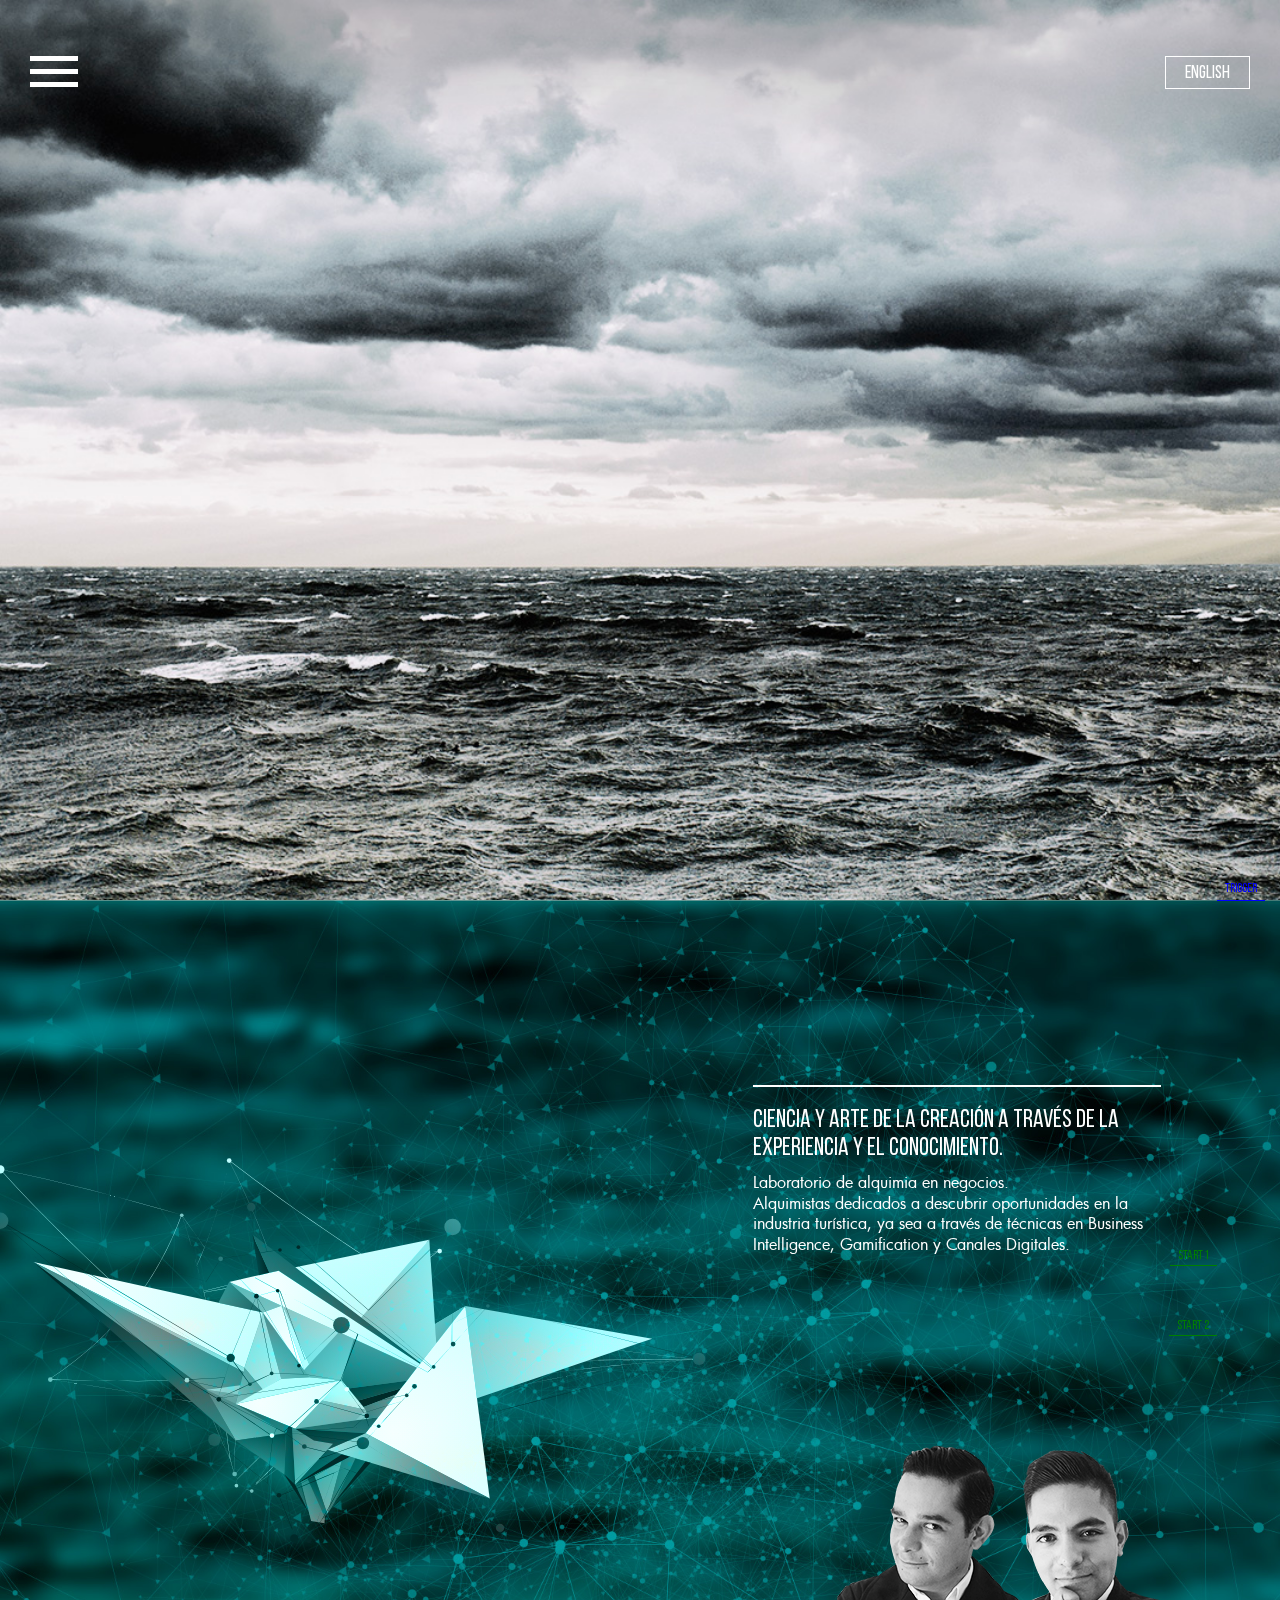
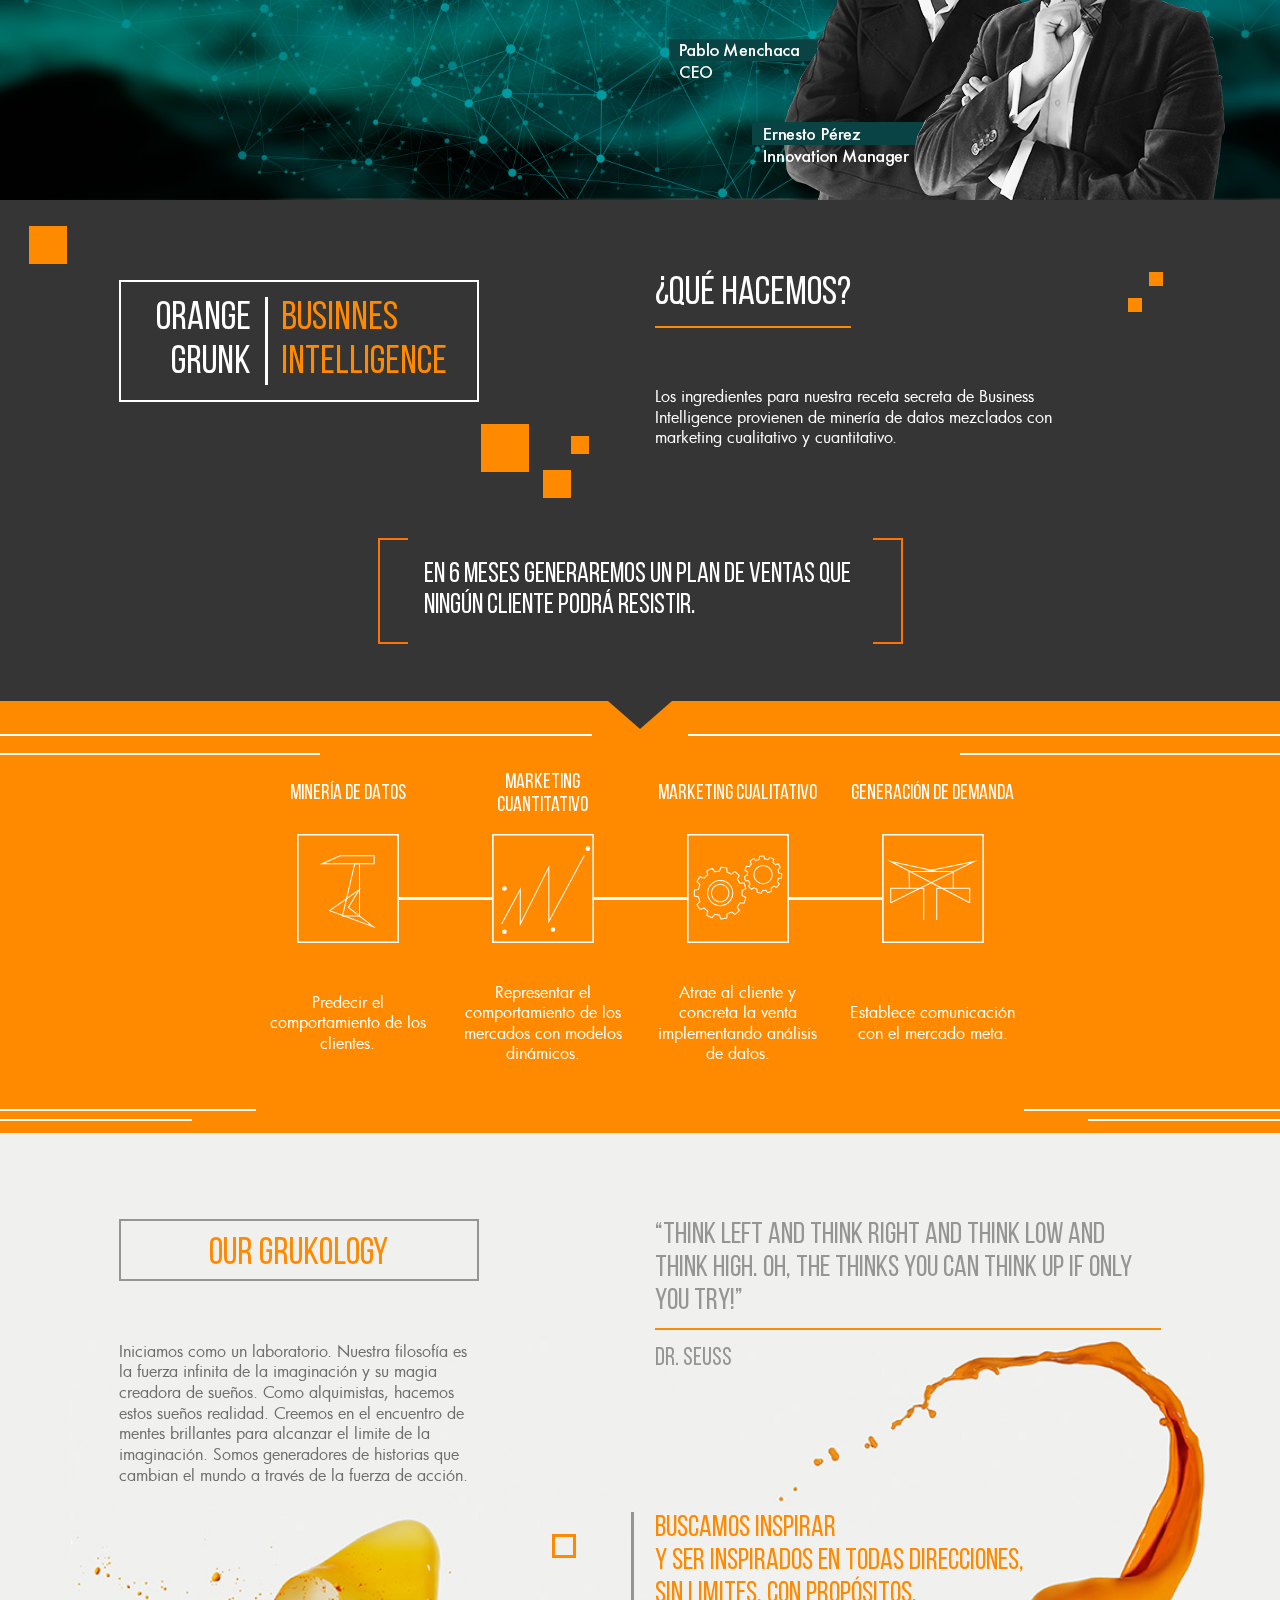
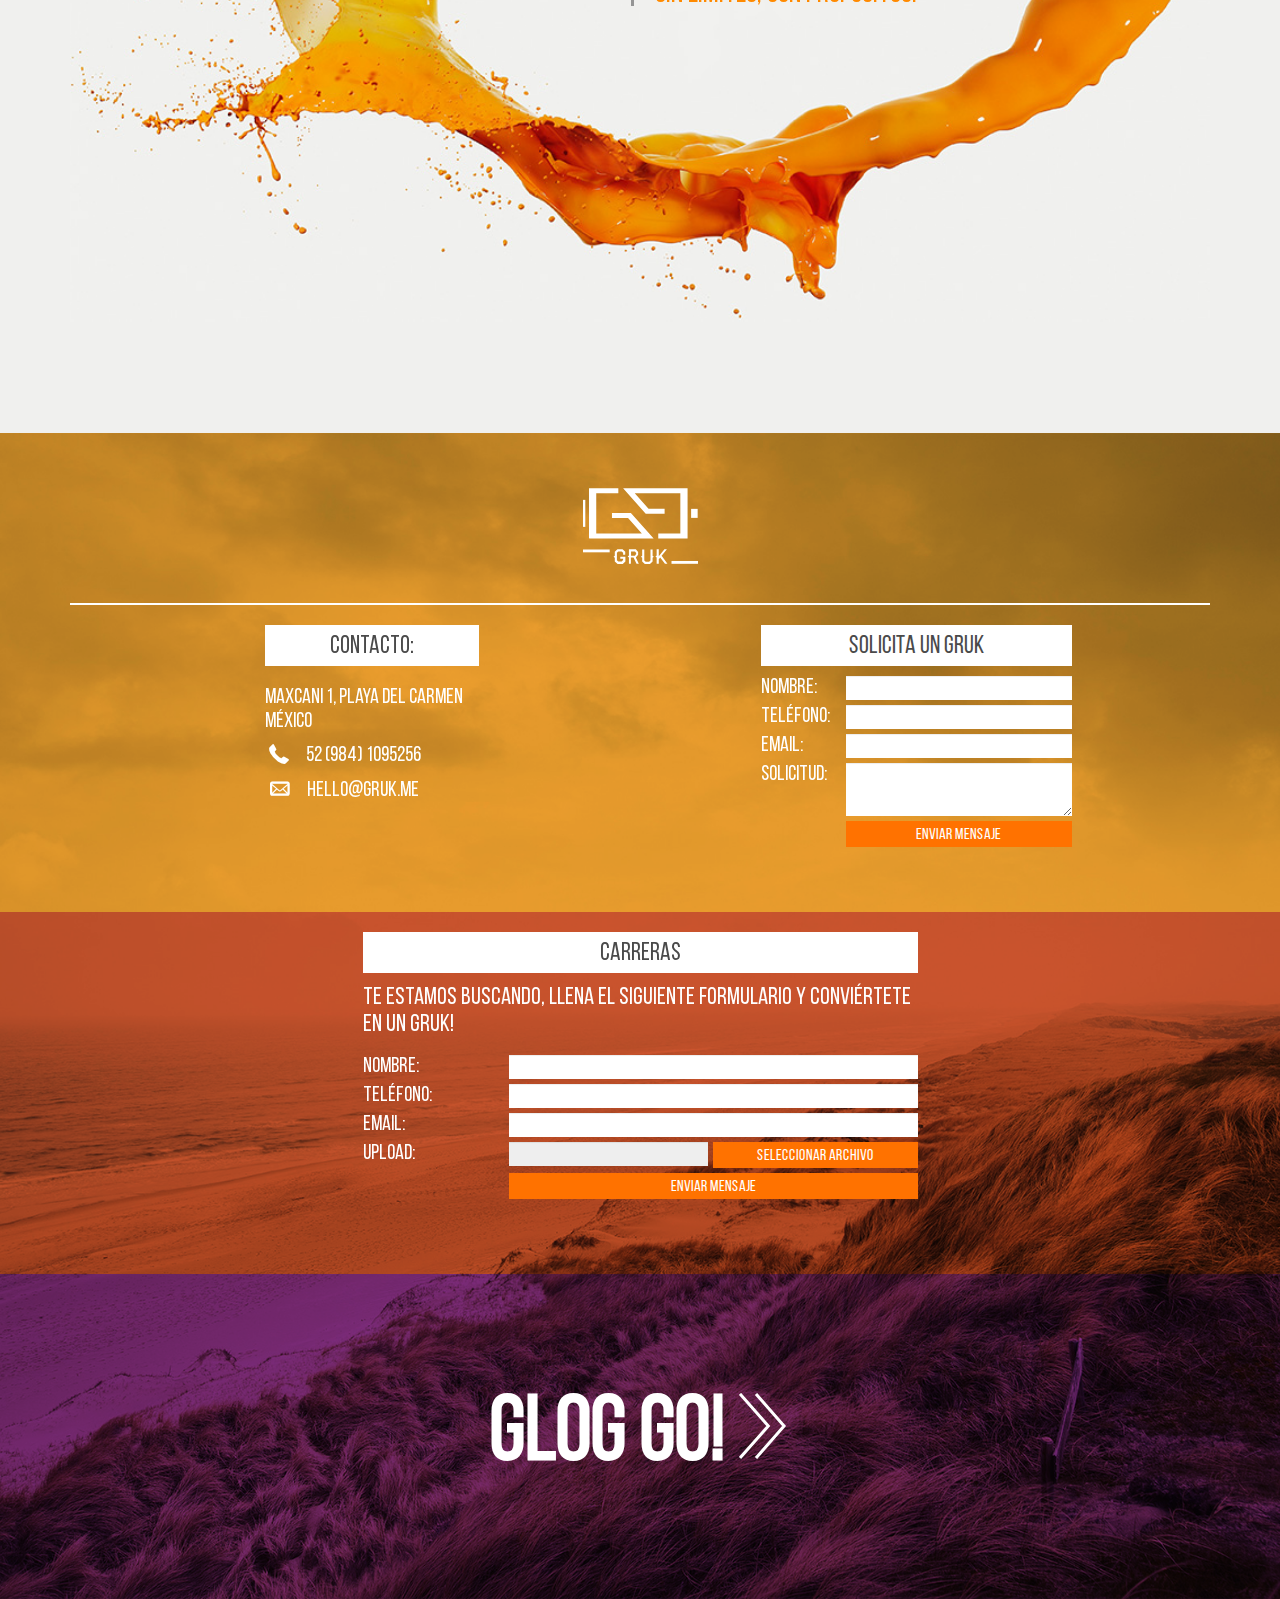
==== commit d94e8bd4: "formas de contacto" ====
--- a/site/index.html
+++ b/site/index.html
@@ -544,29 +544,29 @@
                                         <div class="col-sm-offset-2 col-sm-8 col-md-12">
                                             <h2 class="sustrato">Solicita un Gruk</h2>
                                             <div class="form-horizontal" id="iSolicitud" >
-                                                <div id="contact_results"></div>
+                                                <div id="contact_results" class="row"></div>
                                                 <div class="form-group">
                                                     <label for="iSolicitaNombre" class="col-sm-3 col-xs-3 control-label">Nombre:</label>
                                                     <div class="col-sm-9 col-xs-9">
-                                                        <input type="text" class="form-control" id="iSolicitaNombre">
+                                                        <input type="text" class="form-control innomb" id="iSolicitaNombre" required='true'>
                                                     </div>
                                                 </div>
                                                 <div class="form-group">
                                                     <label for="iSolicitaTel" class="col-sm-3 col-xs-3 control-label">Teléfono:</label>
                                                     <div class="col-sm-9 col-xs-9">
-                                                        <input type="number" class="form-control" id="iSolicitaTel">
+                                                        <input type="number" class="form-control intel" id="iSolicitaTel" required='true'>
                                                     </div>
                                                 </div>
                                                 <div class="form-group">
                                                     <label for="iSolicitaEmail" class="col-sm-3 col-xs-3  control-label">Email:</label>
                                                     <div class="col-sm-9 col-xs-9">
-                                                        <input type="email" class="form-control" id="iSolicitaEmail">
+                                                        <input type="email" class="form-control inMail" id="iSolicitaEmail" required='true'>
                                                     </div>
                                                 </div>
                                                 <div class="form-group">
                                                     <label for="iSolicitaSolicitud" class="col-sm-3 col-xs-3  control-label">Solicitud:</label>
                                                     <div class="col-sm-9 col-xs-9">
-                                                        <textarea class="form-control" id="iSolicitaSolicitud"></textarea>
+                                                        <textarea class="form-control inpMess" id="iSolicitaSolicitud"  required='true'></textarea>
                                                     </div>
                                                 </div>
                                                 <div class="form-group">
@@ -592,24 +592,26 @@
                     <div class="col-md-12 formaCarreras">
                       <h2 class="sustrato carreras">Carreras</h2>
                       <h4>Te estamos buscando, llena el siguiente formulario y conviértete en un Gruk!</h4>
-                      <div id="contact_results"></div>
+                      <div id="contact_results" class="row">
+                      </div>
+
                       <div class="form-horizontal">
                         <div class="form-group">
                           <label for="iSolicitaNombre" class="col-sm-3 col-xs-3  control-label">Nombre:</label>
                           <div class="col-sm-9 col-xs-9">
-                            <input type="text" class="form-control" id="iCarreraNombre">
+                            <input type="text" class="form-control innomb" id="iCarreraNombre">
                           </div>
                         </div>
                         <div class="form-group">
                           <label for="iCarreraTel" class="col-sm-3 col-xs-3  control-label">Teléfono:</label>
                           <div class="col-sm-9 col-xs-9">
-                            <input type="number" class="form-control" id="iCarreraTel">
+                            <input type="number" class="form-control intel" id="iCarreraTel">
                           </div>
                         </div>
                         <div class="form-group">
                           <label for="iCarreraEmail" class="col-sm-3 col-xs-3  control-label">Email:</label>
                           <div class="col-sm-9 col-xs-9">
-                            <input type="email" class="form-control" id="iCarreraEmail">
+                            <input type="email" class="form-control inMail" id="iCarreraEmail">
                           </div>
                         </div>
                         <div class="form-group">
@@ -617,7 +619,7 @@
                           <div class="col-sm-9 col-xs-9">
                             <div class="row">
                               <div class="col-md-6 col-xs-5 noRight">
-                                <input type="text" class="form-control" id="iCarreraFileName">
+                                <input type="text" class="form-control" id="iCarreraFileName" disabled>
                               </div>
                               <div class="col-md-6 col-xs-7 noLeft">
                                 <label class="customUpload">
--- a/site/css/style.css
+++ b/site/css/style.css
@@ -2078,12 +2078,12 @@
 
 /* line 5, ../../../../../../../Library/Ruby/Gems/2.0.0/gems/bootstrap-sass-3.3.4.1/assets/stylesheets/bootstrap/mixins/_text-emphasis.scss */
 .text-danger {
-  color: #a94442;
+  color: #660000;
 }
 
 /* line 8, ../../../../../../../Library/Ruby/Gems/2.0.0/gems/bootstrap-sass-3.3.4.1/assets/stylesheets/bootstrap/mixins/_text-emphasis.scss */
 a.text-danger:hover {
-  color: #843534;
+  color: #330000;
 }
 
 /* line 119, ../../../../../../../Library/Ruby/Gems/2.0.0/gems/bootstrap-sass-3.3.4.1/assets/stylesheets/bootstrap/_type.scss */
@@ -4270,29 +4270,29 @@
 .has-error .checkbox,
 .has-error .radio-inline,
 .has-error .checkbox-inline, .has-error.radio label, .has-error.checkbox label, .has-error.radio-inline label, .has-error.checkbox-inline label {
-  color: #a94442;
+  color: #660000;
 }
 /* line 21, ../../../../../../../Library/Ruby/Gems/2.0.0/gems/bootstrap-sass-3.3.4.1/assets/stylesheets/bootstrap/mixins/_forms.scss */
 .has-error .form-control {
-  border-color: #a94442;
+  border-color: #660000;
   -webkit-box-shadow: inset 0 1px 1px rgba(0, 0, 0, 0.075);
   box-shadow: inset 0 1px 1px rgba(0, 0, 0, 0.075);
 }
 /* line 24, ../../../../../../../Library/Ruby/Gems/2.0.0/gems/bootstrap-sass-3.3.4.1/assets/stylesheets/bootstrap/mixins/_forms.scss */
 .has-error .form-control:focus {
-  border-color: #843534;
-  -webkit-box-shadow: inset 0 1px 1px rgba(0, 0, 0, 0.075), 0 0 6px #ce8483;
-  box-shadow: inset 0 1px 1px rgba(0, 0, 0, 0.075), 0 0 6px #ce8483;
+  border-color: #330000;
+  -webkit-box-shadow: inset 0 1px 1px rgba(0, 0, 0, 0.075), 0 0 6px #cc0000;
+  box-shadow: inset 0 1px 1px rgba(0, 0, 0, 0.075), 0 0 6px #cc0000;
 }
 /* line 31, ../../../../../../../Library/Ruby/Gems/2.0.0/gems/bootstrap-sass-3.3.4.1/assets/stylesheets/bootstrap/mixins/_forms.scss */
 .has-error .input-group-addon {
-  color: #a94442;
-  border-color: #a94442;
+  color: #660000;
+  border-color: #660000;
   background-color: #f2dede;
 }
 /* line 37, ../../../../../../../Library/Ruby/Gems/2.0.0/gems/bootstrap-sass-3.3.4.1/assets/stylesheets/bootstrap/mixins/_forms.scss */
 .has-error .form-control-feedback {
-  color: #a94442;
+  color: #660000;
 }
 
 /* line 402, ../../../../../../../Library/Ruby/Gems/2.0.0/gems/bootstrap-sass-3.3.4.1/assets/stylesheets/bootstrap/_forms.scss */
@@ -4614,14 +4614,14 @@
 /* line 79, ../../../../../../../Library/Ruby/Gems/2.0.0/gems/bootstrap-sass-3.3.4.1/assets/stylesheets/bootstrap/_buttons.scss */
 .btn-danger {
   color: #fff;
-  background-color: #d9534f;
-  border-color: #d43f3a;
+  background-color: #660000;
+  border-color: #4d0000;
 }
 /* line 11, ../../../../../../../Library/Ruby/Gems/2.0.0/gems/bootstrap-sass-3.3.4.1/assets/stylesheets/bootstrap/mixins/_buttons.scss */
 .btn-danger:hover, .btn-danger:focus, .btn-danger.focus, .btn-danger:active, .btn-danger.active, .open > .btn-danger.dropdown-toggle {
   color: #fff;
-  background-color: #c9302c;
-  border-color: #ac2925;
+  background-color: #330000;
+  border-color: #0f0000;
 }
 /* line 21, ../../../../../../../Library/Ruby/Gems/2.0.0/gems/bootstrap-sass-3.3.4.1/assets/stylesheets/bootstrap/mixins/_buttons.scss */
 .btn-danger:active, .btn-danger.active, .open > .btn-danger.dropdown-toggle {
@@ -4629,12 +4629,12 @@
 }
 /* line 29, ../../../../../../../Library/Ruby/Gems/2.0.0/gems/bootstrap-sass-3.3.4.1/assets/stylesheets/bootstrap/mixins/_buttons.scss */
 .btn-danger.disabled, .btn-danger.disabled:hover, .btn-danger.disabled:focus, .btn-danger.disabled.focus, .btn-danger.disabled:active, .btn-danger.disabled.active, .btn-danger[disabled], .btn-danger[disabled]:hover, .btn-danger[disabled]:focus, .btn-danger[disabled].focus, .btn-danger[disabled]:active, .btn-danger[disabled].active, fieldset[disabled] .btn-danger, fieldset[disabled] .btn-danger:hover, fieldset[disabled] .btn-danger:focus, fieldset[disabled] .btn-danger.focus, fieldset[disabled] .btn-danger:active, fieldset[disabled] .btn-danger.active {
-  background-color: #d9534f;
-  border-color: #d43f3a;
+  background-color: #660000;
+  border-color: #4d0000;
 }
 /* line 40, ../../../../../../../Library/Ruby/Gems/2.0.0/gems/bootstrap-sass-3.3.4.1/assets/stylesheets/bootstrap/mixins/_buttons.scss */
 .btn-danger .badge {
-  color: #d9534f;
+  color: #660000;
   background-color: #fff;
 }
 
@@ -6400,11 +6400,11 @@
 
 /* line 64, ../../../../../../../Library/Ruby/Gems/2.0.0/gems/bootstrap-sass-3.3.4.1/assets/stylesheets/bootstrap/_labels.scss */
 .label-danger {
-  background-color: #d9534f;
+  background-color: #660000;
 }
 /* line 7, ../../../../../../../Library/Ruby/Gems/2.0.0/gems/bootstrap-sass-3.3.4.1/assets/stylesheets/bootstrap/mixins/_labels.scss */
 .label-danger[href]:hover, .label-danger[href]:focus {
-  background-color: #c9302c;
+  background-color: #330000;
 }
 
 /* line 7, ../../../../../../../Library/Ruby/Gems/2.0.0/gems/bootstrap-sass-3.3.4.1/assets/stylesheets/bootstrap/_badges.scss */
@@ -6632,7 +6632,7 @@
 .alert-danger {
   background-color: #f2dede;
   border-color: #ebccd1;
-  color: #a94442;
+  color: #660000;
 }
 /* line 8, ../../../../../../../Library/Ruby/Gems/2.0.0/gems/bootstrap-sass-3.3.4.1/assets/stylesheets/bootstrap/mixins/_alerts.scss */
 .alert-danger hr {
@@ -6640,7 +6640,7 @@
 }
 /* line 11, ../../../../../../../Library/Ruby/Gems/2.0.0/gems/bootstrap-sass-3.3.4.1/assets/stylesheets/bootstrap/mixins/_alerts.scss */
 .alert-danger .alert-link {
-  color: #843534;
+  color: #330000;
 }
 
 @-webkit-keyframes progress-bar-stripes {
@@ -6739,7 +6739,7 @@
 
 /* line 85, ../../../../../../../Library/Ruby/Gems/2.0.0/gems/bootstrap-sass-3.3.4.1/assets/stylesheets/bootstrap/_progress-bars.scss */
 .progress-bar-danger {
-  background-color: #d9534f;
+  background-color: #660000;
 }
 /* line 7, ../../../../../../../Library/Ruby/Gems/2.0.0/gems/bootstrap-sass-3.3.4.1/assets/stylesheets/bootstrap/mixins/_progress-bar.scss */
 .progress-striped .progress-bar-danger {
@@ -6974,13 +6974,13 @@
 
 /* line 4, ../../../../../../../Library/Ruby/Gems/2.0.0/gems/bootstrap-sass-3.3.4.1/assets/stylesheets/bootstrap/mixins/_list-group.scss */
 .list-group-item-danger {
-  color: #a94442;
+  color: #660000;
   background-color: #f2dede;
 }
 
 /* line 11, ../../../../../../../Library/Ruby/Gems/2.0.0/gems/bootstrap-sass-3.3.4.1/assets/stylesheets/bootstrap/mixins/_list-group.scss */
 a.list-group-item-danger {
-  color: #a94442;
+  color: #660000;
 }
 /* line 14, ../../../../../../../Library/Ruby/Gems/2.0.0/gems/bootstrap-sass-3.3.4.1/assets/stylesheets/bootstrap/mixins/_list-group.scss */
 a.list-group-item-danger .list-group-item-heading {
@@ -6988,14 +6988,14 @@
 }
 /* line 18, ../../../../../../../Library/Ruby/Gems/2.0.0/gems/bootstrap-sass-3.3.4.1/assets/stylesheets/bootstrap/mixins/_list-group.scss */
 a.list-group-item-danger:hover, a.list-group-item-danger:focus {
-  color: #a94442;
+  color: #660000;
   background-color: #ebcccc;
 }
 /* line 23, ../../../../../../../Library/Ruby/Gems/2.0.0/gems/bootstrap-sass-3.3.4.1/assets/stylesheets/bootstrap/mixins/_list-group.scss */
 a.list-group-item-danger.active, a.list-group-item-danger.active:hover, a.list-group-item-danger.active:focus {
   color: #fff;
-  background-color: #a94442;
-  border-color: #a94442;
+  background-color: #660000;
+  border-color: #660000;
 }
 
 /* line 117, ../../../../../../../Library/Ruby/Gems/2.0.0/gems/bootstrap-sass-3.3.4.1/assets/stylesheets/bootstrap/_list-group.scss */
@@ -7424,7 +7424,7 @@
 }
 /* line 6, ../../../../../../../Library/Ruby/Gems/2.0.0/gems/bootstrap-sass-3.3.4.1/assets/stylesheets/bootstrap/mixins/_panels.scss */
 .panel-danger > .panel-heading {
-  color: #a94442;
+  color: #660000;
   background-color: #f2dede;
   border-color: #ebccd1;
 }
@@ -7435,7 +7435,7 @@
 /* line 14, ../../../../../../../Library/Ruby/Gems/2.0.0/gems/bootstrap-sass-3.3.4.1/assets/stylesheets/bootstrap/mixins/_panels.scss */
 .panel-danger > .panel-heading .badge {
   color: #f2dede;
-  background-color: #a94442;
+  background-color: #660000;
 }
 /* line 20, ../../../../../../../Library/Ruby/Gems/2.0.0/gems/bootstrap-sass-3.3.4.1/assets/stylesheets/bootstrap/mixins/_panels.scss */
 .panel-danger > .panel-footer + .panel-collapse > .panel-body {
@@ -8624,34 +8624,43 @@
 /*=========================================
 =            Estilos generales            =
 =========================================*/
-/* line 17, style.scss */
+/* line 19, style.scss */
 html {
   height: 100%;
 }
 
-/* line 20, style.scss */
+/* line 22, style.scss */
 body {
   min-height: 100%;
 }
 
-/* line 24, style.scss */
+/* line 26, style.scss */
 section {
   position: relative;
 }
 
-/* line 27, style.scss */
+/* line 29, style.scss */
 p {
   font-family: 'futura_bkbook';
 }
 
-/* line 30, style.scss */
+/* line 32, style.scss */
 #contacto p,
 label,
 .btn {
   font-weight: lighter;
 }
 
-/* line 35, style.scss */
+/* line 37, style.scss */
+textarea,
+input,
+label {
+  -webkit-transition: all 0.6s ease-in-out;
+  -o-transition: all 0.6s ease-in-out;
+  transition: all 0.6s ease-in-out;
+}
+
+/* line 42, style.scss */
 [class^="icon-"]:before, [class*=" icon-"]:before {
   font-family: "fontello";
   font-style: normal;
@@ -8668,26 +8677,26 @@
   margin-left: .2em;
 }
 
-/* line 51, style.scss */
+/* line 58, style.scss */
 .icon-phone:before {
   content: '\e800';
 }
 
 /* '' */
-/* line 52, style.scss */
+/* line 59, style.scss */
 .icon-mail:before {
   content: '\e801';
 }
 
 /* '' */
-/* line 54, style.scss */
+/* line 61, style.scss */
 .logoMenu {
   max-width: 94px;
   margin: 50px auto 0 auto;
   display: block;
 }
 
-/* line 60, style.scss */
+/* line 67, style.scss */
 #mainMenu {
   position: fixed;
   left: 30px;
@@ -8697,29 +8706,29 @@
   -o-transition: all 0.2s, 0.8s;
   transition: all 0.2s, 0.8s;
 }
-/* line 65, style.scss */
+/* line 72, style.scss */
 #mainMenu object {
   width: 50px;
   height: 30px;
 }
-/* line 69, style.scss */
+/* line 76, style.scss */
 #mainMenu svg {
   width: 48px;
   height: 35px;
 }
 @media (max-width: 991px) {
-  /* line 60, style.scss */
+  /* line 67, style.scss */
   #mainMenu {
     top: 40px;
     left: 15px;
   }
-  /* line 77, style.scss */
+  /* line 84, style.scss */
   #mainMenu svg {
     width: 35px;
   }
 }
 
-/* line 82, style.scss */
+/* line 89, style.scss */
 #languajeSwitch {
   z-index: 4;
   top: 56px;
@@ -8728,7 +8737,7 @@
   background-color: transparent;
 }
 @media (max-width: 991px) {
-  /* line 82, style.scss */
+  /* line 89, style.scss */
   #languajeSwitch {
     top: 40px;
     right: 15px;
@@ -8737,7 +8746,7 @@
   }
 }
 
-/* line 96, style.scss */
+/* line 103, style.scss */
 #topScroller {
   font-size: 24px;
   text-align: center;
@@ -8748,7 +8757,7 @@
   opacity: 0;
 }
 @media (max-width: 991px) {
-  /* line 96, style.scss */
+  /* line 103, style.scss */
   #topScroller {
     bottom: 15px;
     right: 15px;
@@ -8757,17 +8766,17 @@
     height: 35px;
   }
 }
-/* line 112, style.scss */
+/* line 119, style.scss */
 #topScroller object, #topScroller img {
   width: 16px;
   margin: 4px auto 0px;
   display: block;
 }
-/* line 117, style.scss */
+/* line 124, style.scss */
 #topScroller.cd-is-visible {
   opacity: 1;
 }
-/* line 120, style.scss */
+/* line 127, style.scss */
 #topScroller.cd-is-visible, #topScroller.cd-fade-out, #topScroller.no-touch:hover {
   -webkit-transition-property: "opacity, visibility";
   transition-property: "opacity, visibility";
@@ -8777,21 +8786,21 @@
   transition-delay: 0;
   transition-timing-function: 0;
 }
-/* line 123, style.scss */
+/* line 130, style.scss */
 #topScroller.cd-is-visible {
   visibility: visible;
   opacity: 1;
 }
-/* line 127, style.scss */
+/* line 134, style.scss */
 #topScroller.cd-fade-out {
   opacity: .5;
 }
-/* line 130, style.scss */
+/* line 137, style.scss */
 #topScroller:hover {
   opacity: 1;
 }
 
-/* line 134, style.scss */
+/* line 141, style.scss */
 #loading-mask {
   display: block;
   position: fixed;
@@ -8803,12 +8812,12 @@
   z-index: 999;
 }
 
-/* line 144, style.scss */
+/* line 151, style.scss */
 a {
   color: white;
   cursor: pointer;
 }
-/* line 148, style.scss */
+/* line 155, style.scss */
 a:hover, a:focus {
   color: white;
   text-decoration: none !important;
@@ -8818,11 +8827,11 @@
 /*======================================
 =            titulo animado            =
 ======================================*/
-/* line 159, style.scss */
+/* line 166, style.scss */
 .card-container .content {
   position: relative;
 }
-/* line 162, style.scss */
+/* line 169, style.scss */
 .card-container h2 {
   margin: 0;
   color: transparent;
@@ -8834,52 +8843,52 @@
   transition-delay: 0;
   transition-timing-function: "easeInExpo";
 }
-/* line 167, style.scss */
+/* line 174, style.scss */
 .card-container .frame > div {
   background-color: #fff;
 }
-/* line 171, style.scss */
+/* line 178, style.scss */
 .card-container .verCent > div {
   display: table;
   height: 122px;
 }
-/* line 174, style.scss */
+/* line 181, style.scss */
 .card-container .verCent > div > div {
   display: table-cell;
   vertical-align: middle;
 }
-/* line 179, style.scss */
+/* line 186, style.scss */
 .card-container .verCent .text-right {
   position: relative;
 }
 @media (max-width: 672px) {
-  /* line 187, style.scss */
+  /* line 194, style.scss */
   .card-container .verCent > div {
     height: 90px;
   }
-  /* line 190, style.scss */
+  /* line 197, style.scss */
   .card-container h2 {
     font-size: 30px;
   }
 }
 @media (max-width: 576px) {
-  /* line 195, style.scss */
+  /* line 202, style.scss */
   .card-container h2 {
     font-size: 25px;
   }
 }
 @media (max-width: 480px) {
-  /* line 201, style.scss */
+  /* line 208, style.scss */
   .card-container .verCent > div {
     height: 56px;
   }
-  /* line 204, style.scss */
+  /* line 211, style.scss */
   .card-container h2 {
     font-size: 19px;
   }
 }
 
-/* line 209, style.scss */
+/* line 216, style.scss */
 .border {
   position: absolute;
   right: -17px;
@@ -8887,7 +8896,7 @@
   width: 3px;
   height: 100%;
 }
-/* line 215, style.scss */
+/* line 222, style.scss */
 .border div {
   transition-duration: 0.5s;
   -webkit-transition-duration: 0.5s;
@@ -8900,82 +8909,74 @@
   overflow: hidden;
   position: absolute;
   background: #fff;
-  -webkit-transition-property: "width,height";
-  transition-property: "width,height";
-  -webkit-transition-duration: 0.73s;
-  transition-duration: 0.73s;
-  -webkit-transition-delay: 0s;
-  transition-delay: 0s;
-  transition-timing-function: "ease-in-out";
-}
-
-/* line 230, style.scss */
+  -webkit-transition: all 0.73s ease-in-out 0s;
+  -o-transition: all 0.73s ease-in-out 0s;
+  transition: all 0.73s ease-in-out 0s;
+}
+
+/* line 237, style.scss */
 .frame {
   position: absolute;
 }
-/* line 232, style.scss */
+/* line 239, style.scss */
 .frame > div {
   overflow: hidden;
   position: absolute;
   background: #fff;
-  -webkit-transition-property: "width,height";
-  transition-property: "width,height";
-  -webkit-transition-duration: 0.73s;
-  transition-duration: 0.73s;
-  -webkit-transition-delay: 0s;
-  transition-delay: 0s;
-  transition-timing-function: "ease-in-out";
-}
-/* line 238, style.scss */
+  -webkit-transition: all 0.73s ease-in-out 0s;
+  -o-transition: all 0.73s ease-in-out 0s;
+  transition: all 0.73s ease-in-out 0s;
+}
+/* line 245, style.scss */
 .frame.top {
   left: 0;
   top: 0;
   width: 100%;
   height: 2px;
 }
-/* line 243, style.scss */
+/* line 250, style.scss */
 .frame.top > div {
   left: 0;
   top: 0;
   width: 0;
   height: 100%;
 }
-/* line 250, style.scss */
+/* line 257, style.scss */
 .frame.right {
   right: 0;
   top: 0;
   width: 2px;
   height: 100%;
 }
-/* line 255, style.scss */
+/* line 262, style.scss */
 .frame.right > div {
   left: 0;
   top: 0;
   width: 100%;
   height: 0;
 }
-/* line 262, style.scss */
+/* line 269, style.scss */
 .frame.bottom {
   right: 0;
   bottom: 0;
   width: 100%;
   height: 2px;
 }
-/* line 267, style.scss */
+/* line 274, style.scss */
 .frame.bottom > div {
   right: 0;
   top: 0;
   width: 0;
   height: 100%;
 }
-/* line 274, style.scss */
+/* line 281, style.scss */
 .frame.left {
   left: 0;
   bottom: 0;
   width: 2px;
   height: 100%;
 }
-/* line 279, style.scss */
+/* line 286, style.scss */
 .frame.left > div {
   left: 0;
   bottom: 0;
@@ -8983,20 +8984,20 @@
   height: 0;
 }
 
-/* line 288, style.scss */
+/* line 295, style.scss */
 .loaded h2 {
   color: #fff;
 }
-/* line 291, style.scss */
+/* line 298, style.scss */
 .loaded h2.naranja {
   color: #ff8a00;
 }
-/* line 294, style.scss */
+/* line 301, style.scss */
 .loaded .card-container > div {
   width: 100%;
   position: relative;
 }
-/* line 298, style.scss */
+/* line 305, style.scss */
 .loaded .border > div, .loaded .frame > div {
   width: 100%;
   height: 100%;
@@ -9005,42 +9006,42 @@
 /*===============================
 =            squares            =
 ===============================*/
-/* line 307, style.scss */
+/* line 314, style.scss */
 .square {
   background-color: #ff8a00;
   display: block;
 }
-/* line 310, style.scss */
+/* line 317, style.scss */
 .square.tiny {
   width: 12px;
   height: 12px;
 }
-/* line 314, style.scss */
+/* line 321, style.scss */
 .square.smaller {
   width: 14px;
   height: 14px;
 }
-/* line 318, style.scss */
+/* line 325, style.scss */
 .square.small {
   width: 18px;
   height: 18px;
 }
-/* line 322, style.scss */
+/* line 329, style.scss */
 .square.normal {
   width: 28px;
   height: 28px;
 }
-/* line 326, style.scss */
+/* line 333, style.scss */
 .square.semiBig {
   width: 38px;
   height: 38px;
 }
-/* line 330, style.scss */
+/* line 337, style.scss */
 .square.big {
   width: 48px;
   height: 48px;
 }
-/* line 334, style.scss */
+/* line 341, style.scss */
 .square.bordered {
   background-color: transparent;
   border: 3px solid #ff8a00;
@@ -9048,7 +9049,7 @@
   -moz-box-sizing: border-box;
   box-sizing: border-box;
 }
-/* line 339, style.scss */
+/* line 346, style.scss */
 .square.outer {
   -webkit-box-sizing: content-box;
   -moz-box-sizing: content-box;
@@ -9058,7 +9059,7 @@
 /*==============================
 =            Inicio            =
 ==============================*/
-/* line 347, style.scss */
+/* line 354, style.scss */
 #inicio .container,
 #inicio .container > .row,
 #inicio .iniciowrapper,
@@ -9066,139 +9067,132 @@
   height: 100%;
 }
 @media (max-width: 767px) {
-  /* line 354, style.scss */
+  /* line 361, style.scss */
   #inicio .iniciowrapper {
     padding: 0 10%;
   }
 }
-/* line 363, style.scss */
+/* line 366, style.scss */
 #inicio #homepage {
   margin-top: 40%;
 }
-/* line 366, style.scss */
+/* line 369, style.scss */
 #inicio .menuIntroBack {
   width: 100%;
   height: 0;
   background-color: #ff9100;
   background-color: rgba(255, 145, 0, 0.8);
-  -webkit-transition: all 0.5s ease-in-out 0s;
-  -o-transition: all 0.5s ease-in-out 0s;
-  transition: all 0.5s ease-in-out 0s;
-}
-/* line 373, style.scss */
+  -webkit-transition: all 0.5s ease-in-out 2s;
+  -o-transition: all 0.5s ease-in-out 2s;
+  transition: all 0.5s ease-in-out 2s;
+}
+/* line 376, style.scss */
 #inicio .logoContainer {
   background-color: #fff;
   background-color: rgba(255, 255, 255, 0.2);
   margin-top: -100%;
   height: 100%;
-  -webkit-transition: all 0.75s ease-in-out 0.45s;
-  -o-transition: all 0.75s ease-in-out 0.45s;
-  transition: all 0.75s ease-in-out 0.45s;
-}
-/* line 380, style.scss */
+  -webkit-transition: all 0.75s ease-in-out 2.45s;
+  -o-transition: all 0.75s ease-in-out 2.45s;
+  transition: all 0.75s ease-in-out 2.45s;
+}
+/* line 383, style.scss */
 #inicio .logoContainer object {
   max-width: 94px;
   margin: 50px auto 0 auto;
   display: block;
   margin-bottom: 20px;
-  -webkit-transition: all 0.75s ease-in-out 1.2s;
-  -o-transition: all 0.75s ease-in-out 1.2s;
-  transition: all 0.75s ease-in-out 1.2s;
+  -webkit-transition: all 0.75s ease-in-out 3.2s;
+  -o-transition: all 0.75s ease-in-out 3.2s;
+  transition: all 0.75s ease-in-out 3.2s;
 }
 @media (max-width: 991px) {
-  /* line 380, style.scss */
+  /* line 383, style.scss */
   #inicio .logoContainer object {
     max-width: 74px;
     margin-top: 30px;
     margin-bottom: 15px;
   }
 }
-/* line 395, style.scss */
+/* line 398, style.scss */
 #inicio .card-container .frame > div {
-  -webkit-transition-delay: 1.5s;
-  transition-delay: 1.5s;
-}
-/* line 399, style.scss */
+  -webkit-transition-delay: 4.7s;
+  transition-delay: 4.7s;
+}
+/* line 402, style.scss */
 #inicio h2 {
-  -webkit-transition-property: color;
-  transition-property: color;
-  -webkit-transition-duration: 0.73s;
-  transition-duration: 0.73s;
-  -webkit-transition-delay: 2.25s;
-  transition-delay: 2.25s;
-  transition-timing-function: "easeInExpo";
-}
-/* line 403, style.scss */
+  -webkit-transition: all 0.73s ease-in-out 5.45s;
+  -o-transition: all 0.73s ease-in-out 5.45s;
+  transition: all 0.73s ease-in-out 5.45s;
+}
+/* line 406, style.scss */
 #inicio .border > div {
-  -webkit-transition-delay: 2.25s;
-  transition-delay: 2.25s;
-}
-/* line 407, style.scss */
+  -webkit-transition-delay: 5.55s;
+  transition-delay: 5.55s;
+}
+/* line 410, style.scss */
 #inicio .loaded .menuIntroBack {
   height: 75%;
 }
-/* line 410, style.scss */
+/* line 413, style.scss */
 #inicio .loaded .logoContainer {
   margin-top: 0%;
 }
-/* line 412, style.scss */
+/* line 415, style.scss */
 #inicio .loaded .logoContainer object {
   opacity: 1;
 }
-/* line 416, style.scss */
+/* line 419, style.scss */
 #inicio .loaded h2 {
   color: #fff;
 }
-
-/* line 425, style.scss */
-#ourgrukology .naranja,
-.naranja {
-  color: #ff8a00;
-}
-
-/* line 429, style.scss */
-.separador, .separadorNaranaja {
-  background-color: #fff;
-  width: 100%;
-  height: 2px;
-}
-
-/* line 434, style.scss */
-.separadorNaranaja {
-  background-color: #ff8a00;
-}
-
-/* line 438, style.scss */
-.triScroll {
+/* line 424, style.scss */
+#inicio .triScroll {
   margin: 40px auto 0;
   height: 21px;
   width: 35px;
   position: relative;
 }
-/* line 443, style.scss */
-.triScroll .triScrollObject {
+/* line 430, style.scss */
+#inicio .triScrollObject {
   display: block;
   max-width: 35px;
   position: absolute;
   bottom: -50px;
   opacity: 0;
-  -webkit-transition-property: opacity, bottom;
-  transition-property: opacity, bottom;
-  -webkit-transition-duration: 0.55s;
-  transition-duration: 0.55s;
-  -webkit-transition-delay: 0.6s;
-  transition-delay: 0.6s;
-}
-/* line 453, style.scss */
-.triScroll.loaded .triScrollObject {
+  -webkit-transition: all 0.55s ease-in-out 6.4;
+  -o-transition: all 0.55s ease-in-out 6.4;
+  transition: all 0.55s ease-in-out 6.4;
+}
+
+/* line 441, style.scss */
+.loaded .triScrollObject {
   bottom: 0;
   opacity: 1;
+}
+
+/* line 446, style.scss */
+#ourgrukology .naranja,
+.naranja {
+  color: #ff8a00;
+}
+
+/* line 450, style.scss */
+.separador, .separadorNaranaja {
+  background-color: #fff;
+  width: 100%;
+  height: 2px;
+}
+
+/* line 455, style.scss */
+.separadorNaranaja {
+  background-color: #ff8a00;
 }
 
 /* animacion inicio
 --------------------------------------------------------------------------------------- */
 /*formas*/
-/* line 538, style.scss */
+/* line 540, style.scss */
 .sustrato {
   background: #fff;
   width: 100%;
@@ -9208,12 +9202,12 @@
   font-size: 25px;
 }
 
-/* line 546, style.scss */
+/* line 548, style.scss */
 .form-group {
   margin-bottom: 5px;
 }
 
-/* line 549, style.scss */
+/* line 551, style.scss */
 .form-control {
   font-family: 'futura_bkbook';
   color: #4a4a4a;
@@ -9222,13 +9216,13 @@
   height: 24px;
 }
 
-/* line 556, style.scss */
+/* line 558, style.scss */
 #iSolicitaTel,
 input[type="number"] {
   padding: 0 12px;
 }
 
-/* line 560, style.scss */
+/* line 562, style.scss */
 .form-horizontal .control-label {
   font-size: 21px;
   text-align: left;
@@ -9237,7 +9231,7 @@
   line-height: 24px;
 }
 
-/* line 567, style.scss */
+/* line 569, style.scss */
 .btn {
   border-radius: 0;
   border: none;
@@ -9251,24 +9245,24 @@
   transition: all 0.3s ease-in-out;
 }
 
-/* line 577, style.scss */
+/* line 579, style.scss */
 .btn:hover {
   background-color: #4a4a4a;
   color: #fff;
 }
 
-/* line 581, style.scss */
+/* line 583, style.scss */
 .noRight {
   padding-right: 5px;
 }
 
-/* line 584, style.scss */
+/* line 586, style.scss */
 .noLeft {
   padding-left: 0;
 }
 
 /*MENU*/
-/* line 589, style.scss */
+/* line 591, style.scss */
 .menuOver {
   width: 100%;
   background-color: rgba(255, 138, 0, 0.9);
@@ -9277,20 +9271,20 @@
   z-index: 3;
   display: none;
 }
-/* line 596, style.scss */
+/* line 598, style.scss */
 .menuOver .container {
   opacity: 0;
 }
-/* line 599, style.scss */
+/* line 601, style.scss */
 .menuOver ul {
   padding: 5% 0 0 0;
   text-align: center;
 }
-/* line 602, style.scss */
+/* line 604, style.scss */
 .menuOver ul li {
   list-style: none;
 }
-/* line 606, style.scss */
+/* line 608, style.scss */
 .menuOver a {
   width: 100%;
   font: 16px 'futura_bkbook';
@@ -9298,11 +9292,11 @@
   padding: 10px;
   border-bottom: 2px solid rgba(255, 255, 255, 0.5);
 }
-/* line 612, style.scss */
+/* line 614, style.scss */
 .menuOver a:hover .separador, .menuOver a:hover .separadorNaranaja {
   background-color: #fff;
 }
-/* line 616, style.scss */
+/* line 618, style.scss */
 .menuOver .separador, .menuOver .separadorNaranaja {
   max-width: 34px;
   margin: 0 auto;
@@ -9312,17 +9306,17 @@
   -o-transition: all 0.25s;
   transition: all 0.25s;
 }
-/* line 623, style.scss */
+/* line 625, style.scss */
 .menuOver .top {
   margin-bottom: 3px;
 }
-/* line 626, style.scss */
+/* line 628, style.scss */
 .menuOver .bottom {
   margin-top: 3px;
 }
 
 /*ESTRUCTUTA*/
-/* line 631, style.scss */
+/* line 633, style.scss */
 #imagenBack {
   position: relative;
   background: url("../img/backHome.jpg") no-repeat center center fixed;
@@ -9334,7 +9328,7 @@
   width: 100%;
 }
 
-/* line 636, style.scss */
+/* line 638, style.scss */
 #archemy {
   position: relative;
   background: url("../img/backAlchemy.jpg") no-repeat center center ;
@@ -9344,38 +9338,38 @@
   background-size: cover;
   overflow: hidden;
 }
-/* line 639, style.scss */
+/* line 641, style.scss */
 #archemy .container {
   position: relative;
 }
-/* line 642, style.scss */
+/* line 644, style.scss */
 #archemy .card-container {
   margin-top: 65px;
 }
-/* line 644, style.scss */
+/* line 646, style.scss */
 #archemy .card-container > div {
   position: relative;
 }
-/* line 646, style.scss */
+/* line 648, style.scss */
 .loaded #archemy .card-container > div {
   width: 100%;
 }
-/* line 651, style.scss */
+/* line 653, style.scss */
 #archemy .alquimia {
   margin-top: 135px;
 }
-/* line 654, style.scss */
+/* line 656, style.scss */
 #archemy .loaded .frame > div {
   width: 100%;
   height: 100%;
 }
-/* line 658, style.scss */
+/* line 660, style.scss */
 #archemy .alquimia h2 {
   display: block;
   height: 40px;
   clear: both;
 }
-/* line 662, style.scss */
+/* line 664, style.scss */
 #archemy .alquimia h2 span {
   -webkit-transition-property: all;
   transition-property: all;
@@ -9387,162 +9381,162 @@
   float: left;
   padding-top: 1em;
 }
-/* line 672, style.scss */
+/* line 674, style.scss */
 #archemy .alquimia h2 span:nth-child(1) {
   -webkit-transition-delay: 0.03s;
   transition-delay: 0.03s;
 }
-/* line 672, style.scss */
+/* line 674, style.scss */
 #archemy .alquimia h2 span:nth-child(2) {
   -webkit-transition-delay: 0.06s;
   transition-delay: 0.06s;
 }
-/* line 672, style.scss */
+/* line 674, style.scss */
 #archemy .alquimia h2 span:nth-child(3) {
   -webkit-transition-delay: 0.09s;
   transition-delay: 0.09s;
 }
-/* line 672, style.scss */
+/* line 674, style.scss */
 #archemy .alquimia h2 span:nth-child(4) {
   -webkit-transition-delay: 0.12s;
   transition-delay: 0.12s;
 }
-/* line 672, style.scss */
+/* line 674, style.scss */
 #archemy .alquimia h2 span:nth-child(5) {
   -webkit-transition-delay: 0.15s;
   transition-delay: 0.15s;
 }
-/* line 672, style.scss */
+/* line 674, style.scss */
 #archemy .alquimia h2 span:nth-child(6) {
   -webkit-transition-delay: 0.18s;
   transition-delay: 0.18s;
 }
-/* line 672, style.scss */
+/* line 674, style.scss */
 #archemy .alquimia h2 span:nth-child(7) {
   -webkit-transition-delay: 0.21s;
   transition-delay: 0.21s;
 }
-/* line 672, style.scss */
+/* line 674, style.scss */
 #archemy .alquimia h2 span:nth-child(8) {
   -webkit-transition-delay: 0.24s;
   transition-delay: 0.24s;
 }
-/* line 672, style.scss */
+/* line 674, style.scss */
 #archemy .alquimia h2 span:nth-child(9) {
   -webkit-transition-delay: 0.27s;
   transition-delay: 0.27s;
 }
-/* line 672, style.scss */
+/* line 674, style.scss */
 #archemy .alquimia h2 span:nth-child(10) {
   -webkit-transition-delay: 0.3s;
   transition-delay: 0.3s;
 }
-/* line 672, style.scss */
+/* line 674, style.scss */
 #archemy .alquimia h2 span:nth-child(11) {
   -webkit-transition-delay: 0.33s;
   transition-delay: 0.33s;
 }
-/* line 672, style.scss */
+/* line 674, style.scss */
 #archemy .alquimia h2 span:nth-child(12) {
   -webkit-transition-delay: 0.36s;
   transition-delay: 0.36s;
 }
-/* line 672, style.scss */
+/* line 674, style.scss */
 #archemy .alquimia h2 span:nth-child(13) {
   -webkit-transition-delay: 0.39s;
   transition-delay: 0.39s;
 }
-/* line 672, style.scss */
+/* line 674, style.scss */
 #archemy .alquimia h2 span:nth-child(14) {
   -webkit-transition-delay: 0.42s;
   transition-delay: 0.42s;
 }
-/* line 672, style.scss */
+/* line 674, style.scss */
 #archemy .alquimia h2 span:nth-child(15) {
   -webkit-transition-delay: 0.45s;
   transition-delay: 0.45s;
 }
-/* line 672, style.scss */
+/* line 674, style.scss */
 #archemy .alquimia h2 span:nth-child(16) {
   -webkit-transition-delay: 0.48s;
   transition-delay: 0.48s;
 }
-/* line 672, style.scss */
+/* line 674, style.scss */
 #archemy .alquimia h2 span:nth-child(17) {
   -webkit-transition-delay: 0.51s;
   transition-delay: 0.51s;
 }
-/* line 672, style.scss */
+/* line 674, style.scss */
 #archemy .alquimia h2 span:nth-child(18) {
   -webkit-transition-delay: 0.54s;
   transition-delay: 0.54s;
 }
-/* line 672, style.scss */
+/* line 674, style.scss */
 #archemy .alquimia h2 span:nth-child(19) {
   -webkit-transition-delay: 0.57s;
   transition-delay: 0.57s;
 }
-/* line 672, style.scss */
+/* line 674, style.scss */
 #archemy .alquimia h2 span:nth-child(20) {
   -webkit-transition-delay: 0.6s;
   transition-delay: 0.6s;
 }
-/* line 672, style.scss */
+/* line 674, style.scss */
 #archemy .alquimia h2 span:nth-child(21) {
   -webkit-transition-delay: 0.63s;
   transition-delay: 0.63s;
 }
-/* line 672, style.scss */
+/* line 674, style.scss */
 #archemy .alquimia h2 span:nth-child(22) {
   -webkit-transition-delay: 0.66s;
   transition-delay: 0.66s;
 }
-/* line 672, style.scss */
+/* line 674, style.scss */
 #archemy .alquimia h2 span:nth-child(23) {
   -webkit-transition-delay: 0.69s;
   transition-delay: 0.69s;
 }
-/* line 672, style.scss */
+/* line 674, style.scss */
 #archemy .alquimia h2 span:nth-child(24) {
   -webkit-transition-delay: 0.72s;
   transition-delay: 0.72s;
 }
-/* line 672, style.scss */
+/* line 674, style.scss */
 #archemy .alquimia h2 span:nth-child(25) {
   -webkit-transition-delay: 0.75s;
   transition-delay: 0.75s;
 }
-/* line 672, style.scss */
+/* line 674, style.scss */
 #archemy .alquimia h2 span:nth-child(26) {
   -webkit-transition-delay: 0.78s;
   transition-delay: 0.78s;
 }
-/* line 672, style.scss */
+/* line 674, style.scss */
 #archemy .alquimia h2 span:nth-child(27) {
   -webkit-transition-delay: 0.81s;
   transition-delay: 0.81s;
 }
-/* line 672, style.scss */
+/* line 674, style.scss */
 #archemy .alquimia h2 span:nth-child(28) {
   -webkit-transition-delay: 0.84s;
   transition-delay: 0.84s;
 }
-/* line 672, style.scss */
+/* line 674, style.scss */
 #archemy .alquimia h2 span:nth-child(29) {
   -webkit-transition-delay: 0.87s;
   transition-delay: 0.87s;
 }
-/* line 672, style.scss */
+/* line 674, style.scss */
 #archemy .alquimia h2 span:nth-child(30) {
   -webkit-transition-delay: 0.9s;
   transition-delay: 0.9s;
 }
-/* line 678, style.scss */
+/* line 680, style.scss */
 #archemy .alquimia h2.loaded span {
   padding-top: 0;
 }
 
-/* line 684, style.scss */
+/* line 686, style.scss */
 #backPortrai {
   position: relative;
   background: url("../img/portrait.jpg") no-repeat center center ;
@@ -9552,7 +9546,7 @@
   background-size: cover;
 }
 
-/* line 687, style.scss */
+/* line 689, style.scss */
 #imgSocios {
   bottom: 0;
   right: 0;
@@ -9560,19 +9554,19 @@
   max-width: 556px;
 }
 
-/* line 693, style.scss */
+/* line 695, style.scss */
 #quehacemos {
   background-color: #353535;
 }
-/* line 695, style.scss */
+/* line 697, style.scss */
 #quehacemos .boxTitleContainer {
   margin-top: 80px;
 }
-/* line 698, style.scss */
+/* line 700, style.scss */
 #quehacemos .explain {
   margin-top: 72px;
 }
-/* line 700, style.scss */
+/* line 702, style.scss */
 #quehacemos .explain h2 {
   border-bottom: 2px solid #ff8a00;
   display: inline-block;
@@ -9580,91 +9574,91 @@
   margin-bottom: 0;
   margin-top: 0;
 }
-/* line 707, style.scss */
+/* line 709, style.scss */
 #quehacemos .explain p {
   margin-top: 58px;
 }
-/* line 711, style.scss */
+/* line 713, style.scss */
 #quehacemos .generaremosWrapper {
   display: table;
   height: 106px;
 }
-/* line 715, style.scss */
+/* line 717, style.scss */
 #quehacemos .generaremos {
   font-size: 28px;
   display: table-cell;
   vertical-align: middle;
 }
-/* line 720, style.scss */
+/* line 722, style.scss */
 #quehacemos .square1 {
   top: 26px;
   left: -26px;
 }
-/* line 724, style.scss */
+/* line 726, style.scss */
 #quehacemos .semiWrapper {
   margin: 80px 0 50px;
   position: relative;
 }
-/* line 728, style.scss */
+/* line 730, style.scss */
 #quehacemos .borderNanja {
   border: 2px solid #ff7200;
   display: inline-block;
   height: 106px;
   width: 30px;
 }
-/* line 734, style.scss */
+/* line 736, style.scss */
 #quehacemos .borderNanja.left {
   border-right: none;
 }
-/* line 737, style.scss */
+/* line 739, style.scss */
 #quehacemos .borderNanja.right {
   border-left: none;
   float: right;
 }
-/* line 741, style.scss */
+/* line 743, style.scss */
 #quehacemos .sq1, #quehacemos .sq2, #quehacemos .square {
   position: absolute;
 }
-/* line 744, style.scss */
+/* line 746, style.scss */
 #quehacemos .sq1 {
   right: -95px;
   bottom: -96px;
   height: 74px;
   width: 108px;
 }
-/* line 750, style.scss */
+/* line 752, style.scss */
 #quehacemos .square.big {
   left: 0;
 }
-/* line 753, style.scss */
+/* line 755, style.scss */
 #quehacemos .square.normal {
   right: 18px;
   top: 46px;
 }
-/* line 757, style.scss */
+/* line 759, style.scss */
 #quehacemos .square.small {
   right: 0;
   top: 12px;
 }
-/* line 761, style.scss */
+/* line 763, style.scss */
 #quehacemos .sq2 {
   width: 35px;
   height: 40px;
   right: -35px;
   top: 0;
 }
-/* line 767, style.scss */
+/* line 769, style.scss */
 #quehacemos .square5 {
   bottom: 0;
   left: 0;
 }
-/* line 771, style.scss */
+/* line 773, style.scss */
 #quehacemos .square6 {
   top: 0;
   right: 0;
 }
 
-/* line 777, style.scss */
+/* line 779, style.scss */
 .imgArchemyFigure object {
   mix-blend-mode: luminosity;
   width: 140%;
@@ -9672,130 +9666,130 @@
   margin-left: -20%;
 }
 
-/* line 784, style.scss */
+/* line 786, style.scss */
 #infography {
   background-color: #ff8a00;
   position: relative;
   overflow: hidden;
 }
-/* line 788, style.scss */
+/* line 790, style.scss */
 #infography .triangleInfo {
   width: 64px;
   margin: 0 auto;
   display: block;
 }
-/* line 793, style.scss */
+/* line 795, style.scss */
 #infography .fullLines {
   position: absolute;
   left: 0;
   width: 100%;
 }
-/* line 797, style.scss */
+/* line 799, style.scss */
 #infography .fullLines.bottom {
   bottom: 0;
   height: 24px;
 }
-/* line 801, style.scss */
+/* line 803, style.scss */
 #infography .fullLines .fullLine {
   height: 2px;
   width: 100%;
   background-color: #fff;
   position: absolute;
 }
-/* line 806, style.scss */
+/* line 808, style.scss */
 #infography .fullLines .fullLine.topUpper {
   top: 5px;
 }
-/* line 809, style.scss */
+/* line 811, style.scss */
 #infography .fullLines .fullLine.topBottom {
   top: 24px;
 }
-/* line 812, style.scss */
+/* line 814, style.scss */
 #infography .fullLines .fullLine.bottomUpper {
   top: 0;
 }
-/* line 815, style.scss */
+/* line 817, style.scss */
 #infography .fullLines .fullLine.bottomBottom {
   bottom: 12px;
 }
-/* line 819, style.scss */
+/* line 821, style.scss */
 #infography .fullLines .separator {
   background-color: #ff8a00;
   display: block;
   height: 7px;
   position: relative;
 }
-/* line 824, style.scss */
+/* line 826, style.scss */
 #infography .fullLines .separator.topUpper {
   margin: 1px auto 0;
   width: 96px;
 }
-/* line 828, style.scss */
+/* line 830, style.scss */
 #infography .fullLines .separator.topBottom {
   margin: 14px auto 0;
   width: 50%;
 }
-/* line 832, style.scss */
+/* line 834, style.scss */
 #infography .fullLines .separator.bottomUpper {
   margin: 0 auto 0;
   width: 60%;
 }
-/* line 836, style.scss */
+/* line 838, style.scss */
 #infography .fullLines .separator.bottomBottom {
   margin: 0 auto 0;
   width: 70%;
 }
-/* line 841, style.scss */
+/* line 843, style.scss */
 #infography .fullLines.infoLine {
   height: 3px;
   background-color: #fff;
   position: relative;
   width: initial;
 }
-/* line 848, style.scss */
+/* line 850, style.scss */
 #infography .content1 .infoLine {
   margin-left: 50%;
 }
-/* line 851, style.scss */
+/* line 853, style.scss */
 #infography .content4 .infoLine {
   margin-right: 50%;
 }
-/* line 854, style.scss */
+/* line 856, style.scss */
 #infography .infoLineContainer {
   position: absolute;
   top: 41%;
   width: 100%;
 }
-/* line 859, style.scss */
+/* line 861, style.scss */
 #infography .sliderInfography {
   margin: 25px 0 0;
 }
-/* line 862, style.scss */
+/* line 864, style.scss */
 #infography .infoTitle {
   height: 80px;
   display: table;
   width: 100%;
   position: relative;
 }
-/* line 867, style.scss */
+/* line 869, style.scss */
 #infography .infoTitle h4 {
   font-size: 21px;
   font-weight: lighter;
   display: table-cell;
   vertical-align: middle;
 }
-/* line 874, style.scss */
+/* line 876, style.scss */
 #infography .infoImg {
   position: relative;
 }
-/* line 876, style.scss */
+/* line 878, style.scss */
 #infography .infoImg object {
   max-width: 102px;
   margin: 0 auto;
   display: block;
   background-color: #ff8a00;
 }
-/* line 884, style.scss */
+/* line 886, style.scss */
 #infography .infoExplain {
   width: 100%;
   position: relative;
@@ -9803,13 +9797,13 @@
   display: inline-table;
   vertical-align: middle;
 }
-/* line 890, style.scss */
+/* line 892, style.scss */
 #infography .infoExplain p {
   display: table-cell;
   vertical-align: middle;
 }
 
-/* line 896, style.scss */
+/* line 898, style.scss */
 .coverLine {
   width: 50%;
   height: 310px;
@@ -9817,80 +9811,80 @@
   top: 5px;
   background-color: #ff8a00;
 }
-/* line 902, style.scss */
+/* line 904, style.scss */
 .content1 .coverLine {
   left: 0;
 }
-/* line 905, style.scss */
+/* line 907, style.scss */
 .content4 .coverLine {
   right: 0;
 }
 
-/* line 910, style.scss */
+/* line 912, style.scss */
 #ourgrukology {
   background-color: #f0f0ee;
   overflow: hidden;
 }
-/* line 914, style.scss */
+/* line 916, style.scss */
 #ourgrukology p {
   color: #6e6e6e;
   margin-top: 60px;
 }
-/* line 918, style.scss */
+/* line 920, style.scss */
 #ourgrukology .gris {
   color: #959595;
 }
-/* line 921, style.scss */
+/* line 923, style.scss */
 #ourgrukology h2.gris, #ourgrukology h2.buscamos {
   font-size: 30px;
   margin-top: 0;
 }
-/* line 925, style.scss */
+/* line 927, style.scss */
 #ourgrukology h2.buscamos {
   margin-bottom: 0;
 }
-/* line 928, style.scss */
+/* line 930, style.scss */
 #ourgrukology h3.gris {
   margin-top: 15px;
 }
-/* line 932, style.scss */
+/* line 934, style.scss */
 #ourgrukology .card-container h2 {
   font-size: 38px;
   margin: 0;
   line-height: 1;
   padding: 17px 0 7px;
 }
-/* line 938, style.scss */
+/* line 940, style.scss */
 #ourgrukology .card-container .frame > div {
   background-color: #959595;
 }
-/* line 942, style.scss */
+/* line 944, style.scss */
 #ourgrukology .secondExplain {
   margin-top: 130px;
   position: relative;
 }
-/* line 946, style.scss */
+/* line 948, style.scss */
 #ourgrukology .secondExplain .col-md-1 {
   position: absolute;
   height: 95%;
   left: -55px;
   border-right: 3px solid #959595;
 }
-/* line 952, style.scss */
+/* line 954, style.scss */
 #ourgrukology .secondExplain .square {
   position: absolute;
   right: 55px;
   top: 22px;
 }
 
-/* line 958, style.scss */
+/* line 960, style.scss */
 .mainOur {
   margin-top: 86px;
   z-index: 2;
   position: relative;
 }
 
-/* line 964, style.scss */
+/* line 966, style.scss */
 #imageLiquid {
   width: 100%;
   z-index: 1;
@@ -9898,66 +9892,87 @@
   position: relative;
 }
 
-/* line 970, style.scss */
+/* line 972, style.scss */
 #contacto p {
   font-size: 21px;
   line-height: 24px;
   font-family: bebas;
 }
 
-/* line 975, style.scss */
+/* line 977, style.scss */
+.okArrow {
+  max-height: 2em;
+}
+
+/* line 980, style.scss */
+#contact_results {
+  display: none;
+}
+
+/* line 983, style.scss */
+#contact_results h4 {
+  margin-top: 0;
+}
+
+/* line 988, style.scss */
+h4.error,
+.has-error .form-control {
+  color: #660000;
+}
+
+/* line 993, style.scss */
 .formaSolicita {
   margin-bottom: 60px;
 }
 
-/* line 978, style.scss */
+/* line 996, style.scss */
 .direccion {
   margin-bottom: 20px;
 }
 
-/* line 981, style.scss */
+/* line 999, style.scss */
 .icon {
   margin-right: 10px;
 }
-/* line 983, style.scss */
+/* line 1001, style.scss */
 .icon.telefono {
   font-size: 20px;
 }
-/* line 986, style.scss */
+/* line 1004, style.scss */
 .icon.mail {
   font-size: 21px;
 }
 
-/* line 990, style.scss */
+/* line 1008, style.scss */
 #backPortrai h3 {
   margin-top: 40px;
 }
-/* line 992, style.scss */
+/* line 1010, style.scss */
 #backPortrai h3 .carreras {
   margin-top: 110px;
 }
 
-/* line 996, style.scss */
+/* line 1014, style.scss */
 .formaCarreras {
   margin-bottom: 70px;
 }
-/* line 998, style.scss */
+/* line 1016, style.scss */
 .formaCarreras h4 {
   margin: 12px 0 16px;
   line-height: 27px;
 }
 
-/* line 1003, style.scss */
+/* line 1021, style.scss */
 .customUpload {
   display: block;
   margin-bottom: 0;
 }
-/* line 1006, style.scss */
+/* line 1024, style.scss */
 .customUpload input {
   display: none;
 }
 
-/* line 1010, style.scss */
+/* line 1028, style.scss */
 .overlay {
   height: 100%;
   width: 100%;
@@ -9965,12 +9980,12 @@
   mix-blend-mode: multiply;
 }
 
-/* line 1016, style.scss */
+/* line 1034, style.scss */
 #contacto .overlay {
   background: rgba(255, 150, 0, 0.8);
 }
 
-/* line 1019, style.scss */
+/* line 1037, style.scss */
 #logoContacto {
   width: 115px;
   margin: 0 auto;
@@ -9978,41 +9993,41 @@
   padding: 55px 0 40px;
 }
 
-/* line 1025, style.scss */
+/* line 1043, style.scss */
 #carreras .overlay {
   background: rgba(213, 50, 0, 0.8);
 }
 
-/* line 1028, style.scss */
+/* line 1046, style.scss */
 #glog .overlay {
   background: rgba(118, 0, 147, 0.8);
 }
 
 /*GLOG*/
-/* line 1032, style.scss */
+/* line 1050, style.scss */
 .glog {
   text-align: center;
   margin: 112px 0;
   font-weight: bold;
 }
 
-/* line 1039, style.scss */
+/* line 1057, style.scss */
 .slick-prev {
   left: 35px;
 }
 
-/* line 1042, style.scss */
+/* line 1060, style.scss */
 .slick-next {
   right: 35px;
 }
 
-/* line 1045, style.scss */
+/* line 1063, style.scss */
 .slick-prev, .slick-next {
   top: 78%;
 }
 
 @media (min-width: 992px) and (max-width: 1199px) {
-  /* line 1054, style.scss */
+  /* line 1072, style.scss */
   .boxTitleContainer {
     width: 75%;
   }
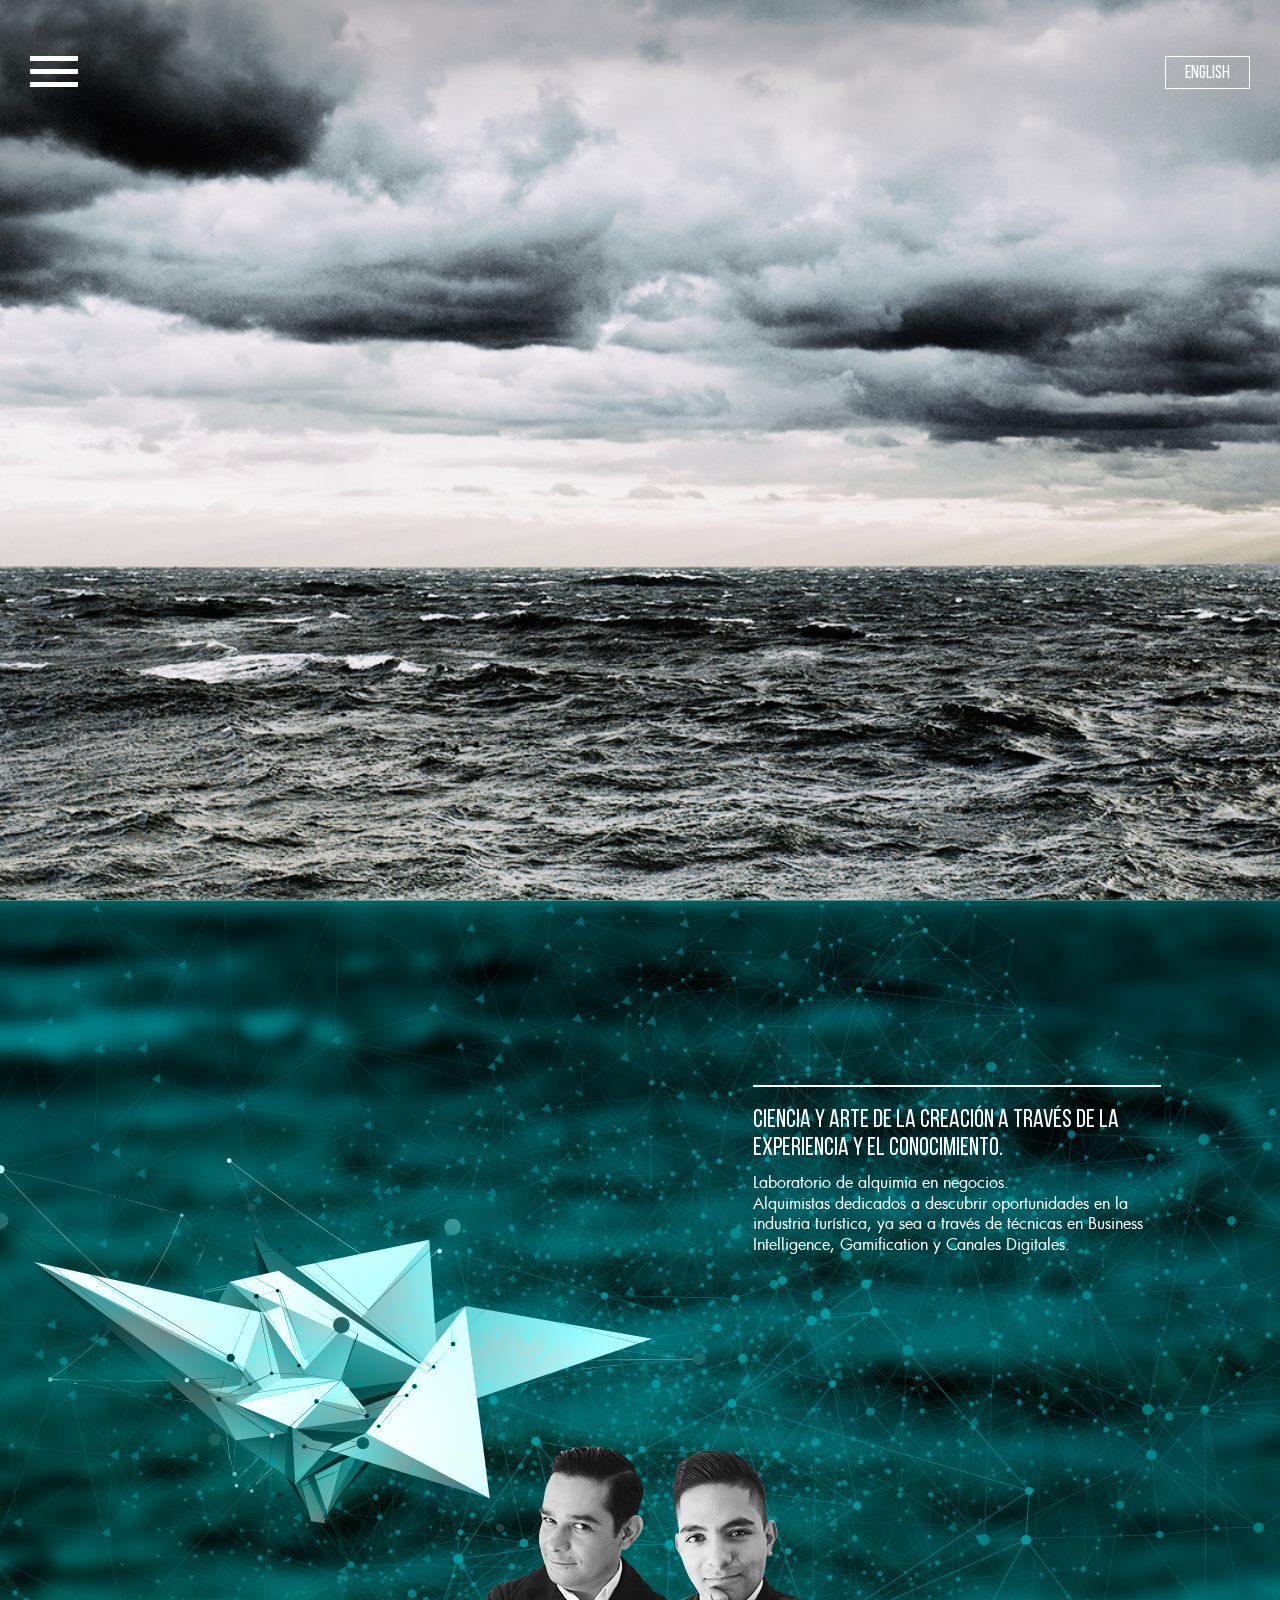
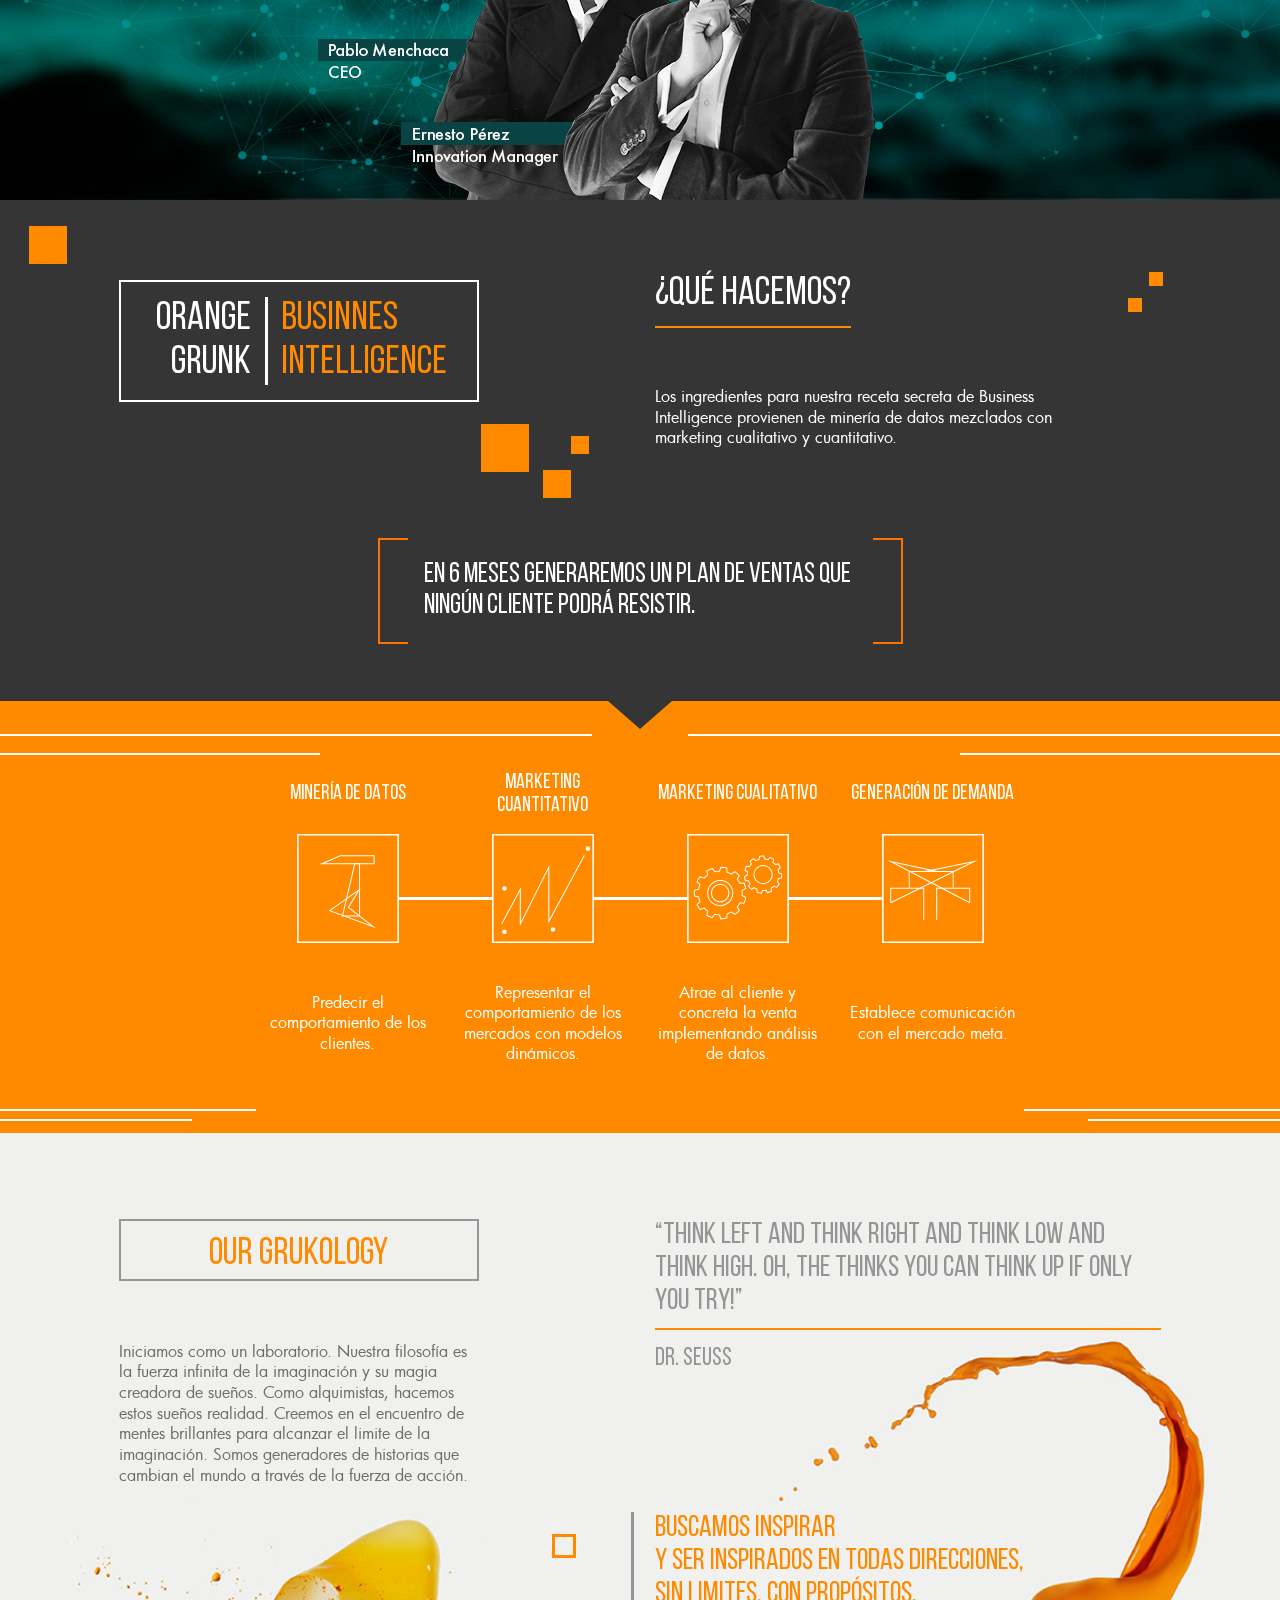
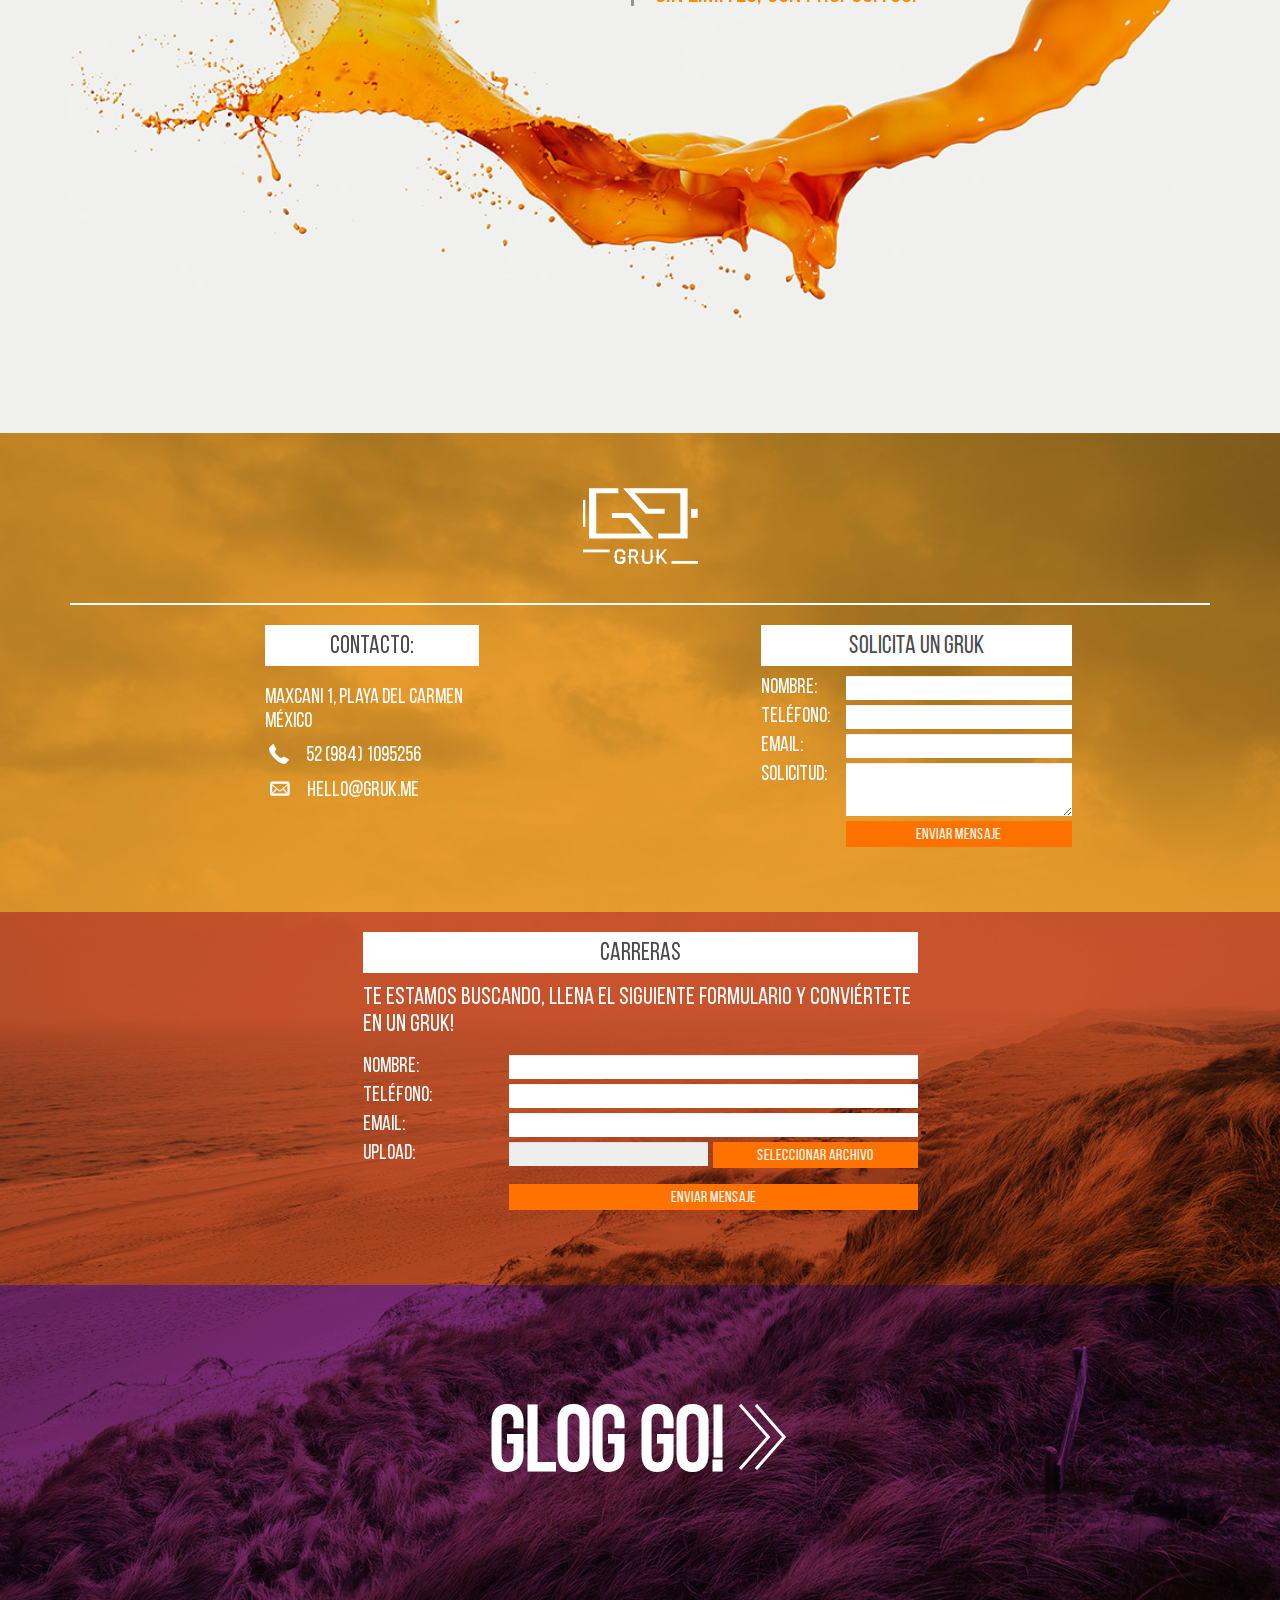
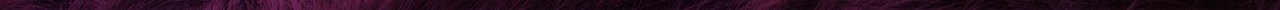
==== commit 1786d537: "upload completo" ====
--- a/site/index.html
+++ b/site/index.html
@@ -23,6 +23,7 @@
     <meta name="viewport" content="width=device-width, initial-scale=1, maximum-scale=1, user-scalable=no">
     <link rel="stylesheet" type="text/css" href="css/slick.css"/>
     <link rel="stylesheet" type="text/css" href="css/slick-theme.css"/>
+
     <link rel="stylesheet" href="css/style.css"/>
 
 
@@ -623,14 +624,26 @@
                               </div>
                               <div class="col-md-6 col-xs-7 noLeft">
                                 <label class="customUpload">
+
                                   <input type="file" id="iCarreraCV" value="Upload">
                                   <span class="btn btn-default btn-block">Seleccionar<span class="visible-lg-blog"> <span class="hidden-xs">archivo</span></span></span>
                                 </label>
                               </div>
+
+                              <div class="col-md-12 col-xs-12">
+                                <div class="progress" id="progress">
+                                  <div class="progress-bar" role="progressbar" aria-valuenow="60" aria-valuemin="0" aria-valuemax="100" >
+                                    <span class="sr-only">60% Complete</span>
+                                  </div>
+                                </div>
+                              </div>
+                              <div id="files" class="col-md-12 col-xs-12"></div>
+                              
                             </div>
 
                           </div>
                         </div>
+
                         <div class="form-group">
                           <div class="col-md-offset-3 col-md-9 col-xs-offset-3 col-xs-9">
                             <button type="submit" class="btn btn-default btn-block" id="submit_carrera">ENVIAR MENSAJE</button>
@@ -662,6 +675,9 @@
             </section>
         </div>
     </div>
+
+    
+
     <div class="menuOver full-height">
         <div class="container">
             <div class="row">
@@ -739,6 +755,11 @@
     <script type="text/javascript" src="js/debug.addIndicators.min.js"></script>
     <script type="text/javascript" src="js/slick.min.js"></script>
 
+    <script type="text/javascript" src="js/jquery.ui.widget.js"></script>
+    <script type="text/javascript" src="js/jquery.iframe-transport.js"></script>
+    <script type="text/javascript" src="js/jquery.fileupload.js"></script>
+
+
     <script type="text/javascript" src="js/custom.js"></script>
 
 
--- a/site/css/style.css
+++ b/site/css/style.css
@@ -6660,7 +6660,7 @@
   }
 }
 /* line 26, ../../../../../../../Library/Ruby/Gems/2.0.0/gems/bootstrap-sass-3.3.4.1/assets/stylesheets/bootstrap/_progress-bars.scss */
-.progress {
+.progress, #progress {
   overflow: hidden;
   height: 20px;
   margin-bottom: 20px;
@@ -6697,7 +6697,7 @@
 }
 
 /* line 64, ../../../../../../../Library/Ruby/Gems/2.0.0/gems/bootstrap-sass-3.3.4.1/assets/stylesheets/bootstrap/_progress-bars.scss */
-.progress.active .progress-bar,
+.progress.active .progress-bar, .active#progress .progress-bar,
 .progress-bar.active {
   -webkit-animation: progress-bar-stripes 2s linear infinite;
   -o-animation: progress-bar-stripes 2s linear infinite;
@@ -9357,19 +9357,21 @@
 /* line 653, style.scss */
 #archemy .alquimia {
   margin-top: 135px;
-}
-/* line 656, style.scss */
+  position: relative;
+  z-index: 1;
+}
+/* line 658, style.scss */
 #archemy .loaded .frame > div {
   width: 100%;
   height: 100%;
 }
-/* line 660, style.scss */
+/* line 662, style.scss */
 #archemy .alquimia h2 {
   display: block;
   height: 40px;
   clear: both;
 }
-/* line 664, style.scss */
+/* line 666, style.scss */
 #archemy .alquimia h2 span {
   -webkit-transition-property: all;
   transition-property: all;
@@ -9381,162 +9383,162 @@
   float: left;
   padding-top: 1em;
 }
-/* line 674, style.scss */
+/* line 676, style.scss */
 #archemy .alquimia h2 span:nth-child(1) {
   -webkit-transition-delay: 0.03s;
   transition-delay: 0.03s;
 }
-/* line 674, style.scss */
+/* line 676, style.scss */
 #archemy .alquimia h2 span:nth-child(2) {
   -webkit-transition-delay: 0.06s;
   transition-delay: 0.06s;
 }
-/* line 674, style.scss */
+/* line 676, style.scss */
 #archemy .alquimia h2 span:nth-child(3) {
   -webkit-transition-delay: 0.09s;
   transition-delay: 0.09s;
 }
-/* line 674, style.scss */
+/* line 676, style.scss */
 #archemy .alquimia h2 span:nth-child(4) {
   -webkit-transition-delay: 0.12s;
   transition-delay: 0.12s;
 }
-/* line 674, style.scss */
+/* line 676, style.scss */
 #archemy .alquimia h2 span:nth-child(5) {
   -webkit-transition-delay: 0.15s;
   transition-delay: 0.15s;
 }
-/* line 674, style.scss */
+/* line 676, style.scss */
 #archemy .alquimia h2 span:nth-child(6) {
   -webkit-transition-delay: 0.18s;
   transition-delay: 0.18s;
 }
-/* line 674, style.scss */
+/* line 676, style.scss */
 #archemy .alquimia h2 span:nth-child(7) {
   -webkit-transition-delay: 0.21s;
   transition-delay: 0.21s;
 }
-/* line 674, style.scss */
+/* line 676, style.scss */
 #archemy .alquimia h2 span:nth-child(8) {
   -webkit-transition-delay: 0.24s;
   transition-delay: 0.24s;
 }
-/* line 674, style.scss */
+/* line 676, style.scss */
 #archemy .alquimia h2 span:nth-child(9) {
   -webkit-transition-delay: 0.27s;
   transition-delay: 0.27s;
 }
-/* line 674, style.scss */
+/* line 676, style.scss */
 #archemy .alquimia h2 span:nth-child(10) {
   -webkit-transition-delay: 0.3s;
   transition-delay: 0.3s;
 }
-/* line 674, style.scss */
+/* line 676, style.scss */
 #archemy .alquimia h2 span:nth-child(11) {
   -webkit-transition-delay: 0.33s;
   transition-delay: 0.33s;
 }
-/* line 674, style.scss */
+/* line 676, style.scss */
 #archemy .alquimia h2 span:nth-child(12) {
   -webkit-transition-delay: 0.36s;
   transition-delay: 0.36s;
 }
-/* line 674, style.scss */
+/* line 676, style.scss */
 #archemy .alquimia h2 span:nth-child(13) {
   -webkit-transition-delay: 0.39s;
   transition-delay: 0.39s;
 }
-/* line 674, style.scss */
+/* line 676, style.scss */
 #archemy .alquimia h2 span:nth-child(14) {
   -webkit-transition-delay: 0.42s;
   transition-delay: 0.42s;
 }
-/* line 674, style.scss */
+/* line 676, style.scss */
 #archemy .alquimia h2 span:nth-child(15) {
   -webkit-transition-delay: 0.45s;
   transition-delay: 0.45s;
 }
-/* line 674, style.scss */
+/* line 676, style.scss */
 #archemy .alquimia h2 span:nth-child(16) {
   -webkit-transition-delay: 0.48s;
   transition-delay: 0.48s;
 }
-/* line 674, style.scss */
+/* line 676, style.scss */
 #archemy .alquimia h2 span:nth-child(17) {
   -webkit-transition-delay: 0.51s;
   transition-delay: 0.51s;
 }
-/* line 674, style.scss */
+/* line 676, style.scss */
 #archemy .alquimia h2 span:nth-child(18) {
   -webkit-transition-delay: 0.54s;
   transition-delay: 0.54s;
 }
-/* line 674, style.scss */
+/* line 676, style.scss */
 #archemy .alquimia h2 span:nth-child(19) {
   -webkit-transition-delay: 0.57s;
   transition-delay: 0.57s;
 }
-/* line 674, style.scss */
+/* line 676, style.scss */
 #archemy .alquimia h2 span:nth-child(20) {
   -webkit-transition-delay: 0.6s;
   transition-delay: 0.6s;
 }
-/* line 674, style.scss */
+/* line 676, style.scss */
 #archemy .alquimia h2 span:nth-child(21) {
   -webkit-transition-delay: 0.63s;
   transition-delay: 0.63s;
 }
-/* line 674, style.scss */
+/* line 676, style.scss */
 #archemy .alquimia h2 span:nth-child(22) {
   -webkit-transition-delay: 0.66s;
   transition-delay: 0.66s;
 }
-/* line 674, style.scss */
+/* line 676, style.scss */
 #archemy .alquimia h2 span:nth-child(23) {
   -webkit-transition-delay: 0.69s;
   transition-delay: 0.69s;
 }
-/* line 674, style.scss */
+/* line 676, style.scss */
 #archemy .alquimia h2 span:nth-child(24) {
   -webkit-transition-delay: 0.72s;
   transition-delay: 0.72s;
 }
-/* line 674, style.scss */
+/* line 676, style.scss */
 #archemy .alquimia h2 span:nth-child(25) {
   -webkit-transition-delay: 0.75s;
   transition-delay: 0.75s;
 }
-/* line 674, style.scss */
+/* line 676, style.scss */
 #archemy .alquimia h2 span:nth-child(26) {
   -webkit-transition-delay: 0.78s;
   transition-delay: 0.78s;
 }
-/* line 674, style.scss */
+/* line 676, style.scss */
 #archemy .alquimia h2 span:nth-child(27) {
   -webkit-transition-delay: 0.81s;
   transition-delay: 0.81s;
 }
-/* line 674, style.scss */
+/* line 676, style.scss */
 #archemy .alquimia h2 span:nth-child(28) {
   -webkit-transition-delay: 0.84s;
   transition-delay: 0.84s;
 }
-/* line 674, style.scss */
+/* line 676, style.scss */
 #archemy .alquimia h2 span:nth-child(29) {
   -webkit-transition-delay: 0.87s;
   transition-delay: 0.87s;
 }
-/* line 674, style.scss */
+/* line 676, style.scss */
 #archemy .alquimia h2 span:nth-child(30) {
   -webkit-transition-delay: 0.9s;
   transition-delay: 0.9s;
 }
-/* line 680, style.scss */
+/* line 682, style.scss */
 #archemy .alquimia h2.loaded span {
   padding-top: 0;
 }
 
-/* line 686, style.scss */
+/* line 688, style.scss */
 #backPortrai {
   position: relative;
   background: url("../img/portrait.jpg") no-repeat center center ;
@@ -9546,27 +9548,27 @@
   background-size: cover;
 }
 
-/* line 689, style.scss */
+/* line 691, style.scss */
 #imgSocios {
   bottom: 0;
-  right: 0;
+  right: 30%;
   position: absolute;
   max-width: 556px;
 }
 
-/* line 695, style.scss */
+/* line 697, style.scss */
 #quehacemos {
   background-color: #353535;
 }
-/* line 697, style.scss */
+/* line 699, style.scss */
 #quehacemos .boxTitleContainer {
   margin-top: 80px;
 }
-/* line 700, style.scss */
+/* line 702, style.scss */
 #quehacemos .explain {
   margin-top: 72px;
 }
-/* line 702, style.scss */
+/* line 704, style.scss */
 #quehacemos .explain h2 {
   border-bottom: 2px solid #ff8a00;
   display: inline-block;
@@ -9574,91 +9576,91 @@
   margin-bottom: 0;
   margin-top: 0;
 }
-/* line 709, style.scss */
+/* line 711, style.scss */
 #quehacemos .explain p {
   margin-top: 58px;
 }
-/* line 713, style.scss */
+/* line 715, style.scss */
 #quehacemos .generaremosWrapper {
   display: table;
   height: 106px;
 }
-/* line 717, style.scss */
+/* line 719, style.scss */
 #quehacemos .generaremos {
   font-size: 28px;
   display: table-cell;
   vertical-align: middle;
 }
-/* line 722, style.scss */
+/* line 724, style.scss */
 #quehacemos .square1 {
   top: 26px;
   left: -26px;
 }
-/* line 726, style.scss */
+/* line 728, style.scss */
 #quehacemos .semiWrapper {
   margin: 80px 0 50px;
   position: relative;
 }
-/* line 730, style.scss */
+/* line 732, style.scss */
 #quehacemos .borderNanja {
   border: 2px solid #ff7200;
   display: inline-block;
   height: 106px;
   width: 30px;
 }
-/* line 736, style.scss */
+/* line 738, style.scss */
 #quehacemos .borderNanja.left {
   border-right: none;
 }
-/* line 739, style.scss */
+/* line 741, style.scss */
 #quehacemos .borderNanja.right {
   border-left: none;
   float: right;
 }
-/* line 743, style.scss */
+/* line 745, style.scss */
 #quehacemos .sq1, #quehacemos .sq2, #quehacemos .square {
   position: absolute;
 }
-/* line 746, style.scss */
+/* line 748, style.scss */
 #quehacemos .sq1 {
   right: -95px;
   bottom: -96px;
   height: 74px;
   width: 108px;
 }
-/* line 752, style.scss */
+/* line 754, style.scss */
 #quehacemos .square.big {
   left: 0;
 }
-/* line 755, style.scss */
+/* line 757, style.scss */
 #quehacemos .square.normal {
   right: 18px;
   top: 46px;
 }
-/* line 759, style.scss */
+/* line 761, style.scss */
 #quehacemos .square.small {
   right: 0;
   top: 12px;
 }
-/* line 763, style.scss */
+/* line 765, style.scss */
 #quehacemos .sq2 {
   width: 35px;
   height: 40px;
   right: -35px;
   top: 0;
 }
-/* line 769, style.scss */
+/* line 771, style.scss */
 #quehacemos .square5 {
   bottom: 0;
   left: 0;
 }
-/* line 773, style.scss */
+/* line 775, style.scss */
 #quehacemos .square6 {
   top: 0;
   right: 0;
 }
 
-/* line 779, style.scss */
+/* line 781, style.scss */
 .imgArchemyFigure object {
   mix-blend-mode: luminosity;
   width: 140%;
@@ -9666,130 +9668,130 @@
   margin-left: -20%;
 }
 
-/* line 786, style.scss */
+/* line 788, style.scss */
 #infography {
   background-color: #ff8a00;
   position: relative;
   overflow: hidden;
 }
-/* line 790, style.scss */
+/* line 792, style.scss */
 #infography .triangleInfo {
   width: 64px;
   margin: 0 auto;
   display: block;
 }
-/* line 795, style.scss */
+/* line 797, style.scss */
 #infography .fullLines {
   position: absolute;
   left: 0;
   width: 100%;
 }
-/* line 799, style.scss */
+/* line 801, style.scss */
 #infography .fullLines.bottom {
   bottom: 0;
   height: 24px;
 }
-/* line 803, style.scss */
+/* line 805, style.scss */
 #infography .fullLines .fullLine {
   height: 2px;
   width: 100%;
   background-color: #fff;
   position: absolute;
 }
-/* line 808, style.scss */
+/* line 810, style.scss */
 #infography .fullLines .fullLine.topUpper {
   top: 5px;
 }
-/* line 811, style.scss */
+/* line 813, style.scss */
 #infography .fullLines .fullLine.topBottom {
   top: 24px;
 }
-/* line 814, style.scss */
+/* line 816, style.scss */
 #infography .fullLines .fullLine.bottomUpper {
   top: 0;
 }
-/* line 817, style.scss */
+/* line 819, style.scss */
 #infography .fullLines .fullLine.bottomBottom {
   bottom: 12px;
 }
-/* line 821, style.scss */
+/* line 823, style.scss */
 #infography .fullLines .separator {
   background-color: #ff8a00;
   display: block;
   height: 7px;
   position: relative;
 }
-/* line 826, style.scss */
+/* line 828, style.scss */
 #infography .fullLines .separator.topUpper {
   margin: 1px auto 0;
   width: 96px;
 }
-/* line 830, style.scss */
+/* line 832, style.scss */
 #infography .fullLines .separator.topBottom {
   margin: 14px auto 0;
   width: 50%;
 }
-/* line 834, style.scss */
+/* line 836, style.scss */
 #infography .fullLines .separator.bottomUpper {
   margin: 0 auto 0;
   width: 60%;
 }
-/* line 838, style.scss */
+/* line 840, style.scss */
 #infography .fullLines .separator.bottomBottom {
   margin: 0 auto 0;
   width: 70%;
 }
-/* line 843, style.scss */
+/* line 845, style.scss */
 #infography .fullLines.infoLine {
   height: 3px;
   background-color: #fff;
   position: relative;
   width: initial;
 }
-/* line 850, style.scss */
+/* line 852, style.scss */
 #infography .content1 .infoLine {
   margin-left: 50%;
 }
-/* line 853, style.scss */
+/* line 855, style.scss */
 #infography .content4 .infoLine {
   margin-right: 50%;
 }
-/* line 856, style.scss */
+/* line 858, style.scss */
 #infography .infoLineContainer {
   position: absolute;
   top: 41%;
   width: 100%;
 }
-/* line 861, style.scss */
+/* line 863, style.scss */
 #infography .sliderInfography {
   margin: 25px 0 0;
 }
-/* line 864, style.scss */
+/* line 866, style.scss */
 #infography .infoTitle {
   height: 80px;
   display: table;
   width: 100%;
   position: relative;
 }
-/* line 869, style.scss */
+/* line 871, style.scss */
 #infography .infoTitle h4 {
   font-size: 21px;
   font-weight: lighter;
   display: table-cell;
   vertical-align: middle;
 }
-/* line 876, style.scss */
+/* line 878, style.scss */
 #infography .infoImg {
   position: relative;
 }
-/* line 878, style.scss */
+/* line 880, style.scss */
 #infography .infoImg object {
   max-width: 102px;
   margin: 0 auto;
   display: block;
   background-color: #ff8a00;
 }
-/* line 886, style.scss */
+/* line 888, style.scss */
 #infography .infoExplain {
   width: 100%;
   position: relative;
@@ -9797,13 +9799,13 @@
   display: inline-table;
   vertical-align: middle;
 }
-/* line 892, style.scss */
+/* line 894, style.scss */
 #infography .infoExplain p {
   display: table-cell;
   vertical-align: middle;
 }
 
-/* line 898, style.scss */
+/* line 900, style.scss */
 .coverLine {
   width: 50%;
   height: 310px;
@@ -9811,80 +9813,80 @@
   top: 5px;
   background-color: #ff8a00;
 }
-/* line 904, style.scss */
+/* line 906, style.scss */
 .content1 .coverLine {
   left: 0;
 }
-/* line 907, style.scss */
+/* line 909, style.scss */
 .content4 .coverLine {
   right: 0;
 }
 
-/* line 912, style.scss */
+/* line 914, style.scss */
 #ourgrukology {
   background-color: #f0f0ee;
   overflow: hidden;
 }
-/* line 916, style.scss */
+/* line 918, style.scss */
 #ourgrukology p {
   color: #6e6e6e;
   margin-top: 60px;
 }
-/* line 920, style.scss */
+/* line 922, style.scss */
 #ourgrukology .gris {
   color: #959595;
 }
-/* line 923, style.scss */
+/* line 925, style.scss */
 #ourgrukology h2.gris, #ourgrukology h2.buscamos {
   font-size: 30px;
   margin-top: 0;
 }
-/* line 927, style.scss */
+/* line 929, style.scss */
 #ourgrukology h2.buscamos {
   margin-bottom: 0;
 }
-/* line 930, style.scss */
+/* line 932, style.scss */
 #ourgrukology h3.gris {
   margin-top: 15px;
 }
-/* line 934, style.scss */
+/* line 936, style.scss */
 #ourgrukology .card-container h2 {
   font-size: 38px;
   margin: 0;
   line-height: 1;
   padding: 17px 0 7px;
 }
-/* line 940, style.scss */
+/* line 942, style.scss */
 #ourgrukology .card-container .frame > div {
   background-color: #959595;
 }
-/* line 944, style.scss */
+/* line 946, style.scss */
 #ourgrukology .secondExplain {
   margin-top: 130px;
   position: relative;
 }
-/* line 948, style.scss */
+/* line 950, style.scss */
 #ourgrukology .secondExplain .col-md-1 {
   position: absolute;
   height: 95%;
   left: -55px;
   border-right: 3px solid #959595;
 }
-/* line 954, style.scss */
+/* line 956, style.scss */
 #ourgrukology .secondExplain .square {
   position: absolute;
   right: 55px;
   top: 22px;
 }
 
-/* line 960, style.scss */
+/* line 962, style.scss */
 .mainOur {
   margin-top: 86px;
   z-index: 2;
   position: relative;
 }
 
-/* line 966, style.scss */
+/* line 968, style.scss */
 #imageLiquid {
   width: 100%;
   z-index: 1;
@@ -9892,87 +9894,105 @@
   position: relative;
 }
 
-/* line 972, style.scss */
+/* line 974, style.scss */
 #contacto p {
   font-size: 21px;
   line-height: 24px;
   font-family: bebas;
 }
 
-/* line 977, style.scss */
+/* line 979, style.scss */
 .okArrow {
   max-height: 2em;
 }
 
-/* line 980, style.scss */
+/* line 982, style.scss */
 #contact_results {
   display: none;
 }
 
-/* line 983, style.scss */
+/* line 985, style.scss */
 #contact_results h4 {
   margin-top: 0;
 }
 
-/* line 988, style.scss */
+/* line 990, style.scss */
 h4.error,
 .has-error .form-control {
   color: #660000;
 }
 
-/* line 993, style.scss */
+/* line 995, style.scss */
 .formaSolicita {
   margin-bottom: 60px;
 }
 
-/* line 996, style.scss */
+/* line 998, style.scss */
 .direccion {
   margin-bottom: 20px;
 }
 
-/* line 999, style.scss */
+/* line 1001, style.scss */
 .icon {
   margin-right: 10px;
 }
-/* line 1001, style.scss */
+/* line 1003, style.scss */
 .icon.telefono {
   font-size: 20px;
 }
-/* line 1004, style.scss */
+/* line 1006, style.scss */
 .icon.mail {
   font-size: 21px;
 }
 
-/* line 1008, style.scss */
+/* line 1010, style.scss */
 #backPortrai h3 {
   margin-top: 40px;
 }
-/* line 1010, style.scss */
+/* line 1012, style.scss */
 #backPortrai h3 .carreras {
   margin-top: 110px;
 }
 
-/* line 1014, style.scss */
+/* line 1016, style.scss */
 .formaCarreras {
   margin-bottom: 70px;
 }
-/* line 1016, style.scss */
+/* line 1018, style.scss */
 .formaCarreras h4 {
   margin: 12px 0 16px;
   line-height: 27px;
 }
 
-/* line 1021, style.scss */
+/* line 1023, style.scss */
 .customUpload {
   display: block;
   margin-bottom: 0;
 }
-/* line 1024, style.scss */
+/* line 1026, style.scss */
 .customUpload input {
   display: none;
 }
 
-/* line 1028, style.scss */
+/* line 1030, style.scss */
+#progress {
+  height: 5px;
+  border-radius: 0;
+  margin: 5px 0 0;
+  opacity: 0;
+}
+
+/* line 1037, style.scss */
+#files h4  {
+  margin: 0;
+}
+
+/* line 1040, style.scss */
+.progress-bar {
+  background-color: #ff8a00;
+}
+
+/* line 1044, style.scss */
 .overlay {
   height: 100%;
   width: 100%;
@@ -9980,12 +10000,12 @@
   mix-blend-mode: multiply;
 }
 
-/* line 1034, style.scss */
+/* line 1050, style.scss */
 #contacto .overlay {
   background: rgba(255, 150, 0, 0.8);
 }
 
-/* line 1037, style.scss */
+/* line 1053, style.scss */
 #logoContacto {
   width: 115px;
   margin: 0 auto;
@@ -9993,41 +10013,41 @@
   padding: 55px 0 40px;
 }
 
-/* line 1043, style.scss */
+/* line 1059, style.scss */
 #carreras .overlay {
   background: rgba(213, 50, 0, 0.8);
 }
 
-/* line 1046, style.scss */
+/* line 1062, style.scss */
 #glog .overlay {
   background: rgba(118, 0, 147, 0.8);
 }
 
 /*GLOG*/
-/* line 1050, style.scss */
+/* line 1066, style.scss */
 .glog {
   text-align: center;
   margin: 112px 0;
   font-weight: bold;
 }
 
-/* line 1057, style.scss */
+/* line 1073, style.scss */
 .slick-prev {
   left: 35px;
 }
 
-/* line 1060, style.scss */
+/* line 1076, style.scss */
 .slick-next {
   right: 35px;
 }
 
-/* line 1063, style.scss */
+/* line 1079, style.scss */
 .slick-prev, .slick-next {
   top: 78%;
 }
 
 @media (min-width: 992px) and (max-width: 1199px) {
-  /* line 1072, style.scss */
+  /* line 1088, style.scss */
   .boxTitleContainer {
     width: 75%;
   }
